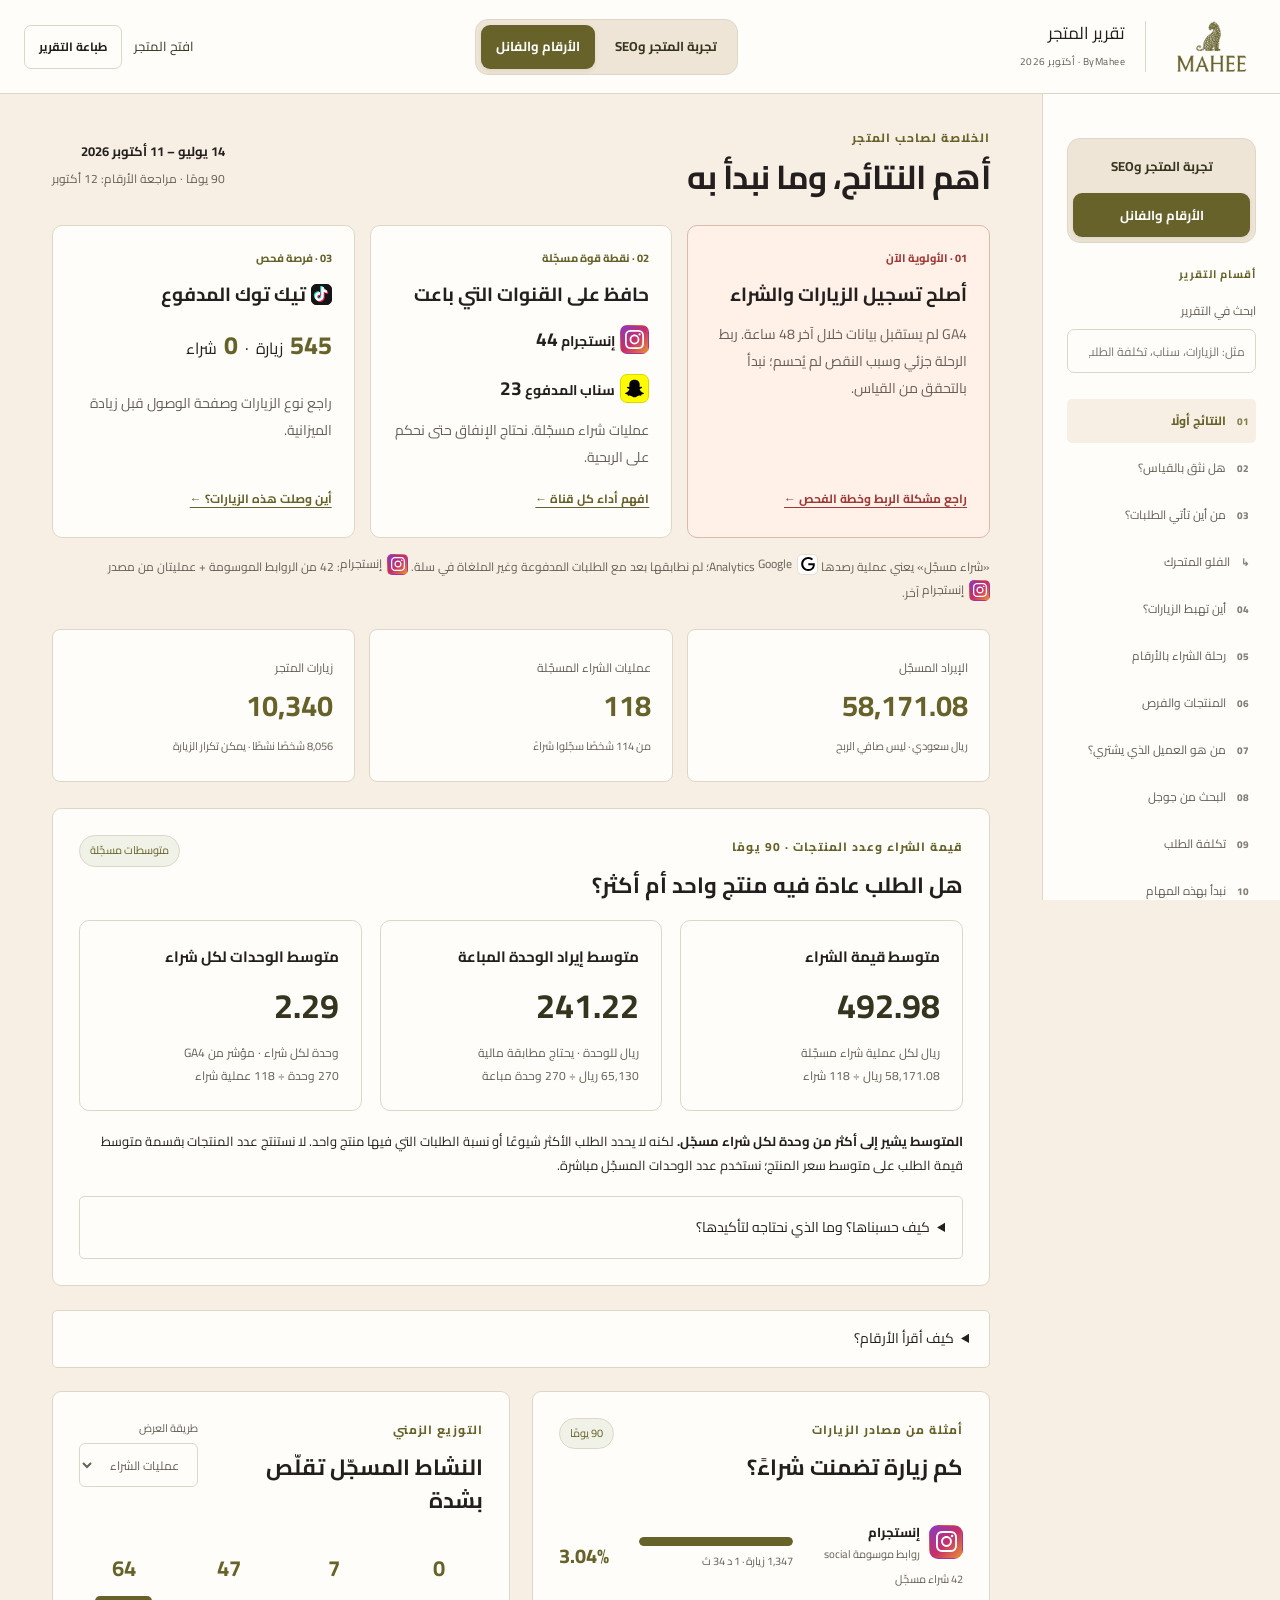
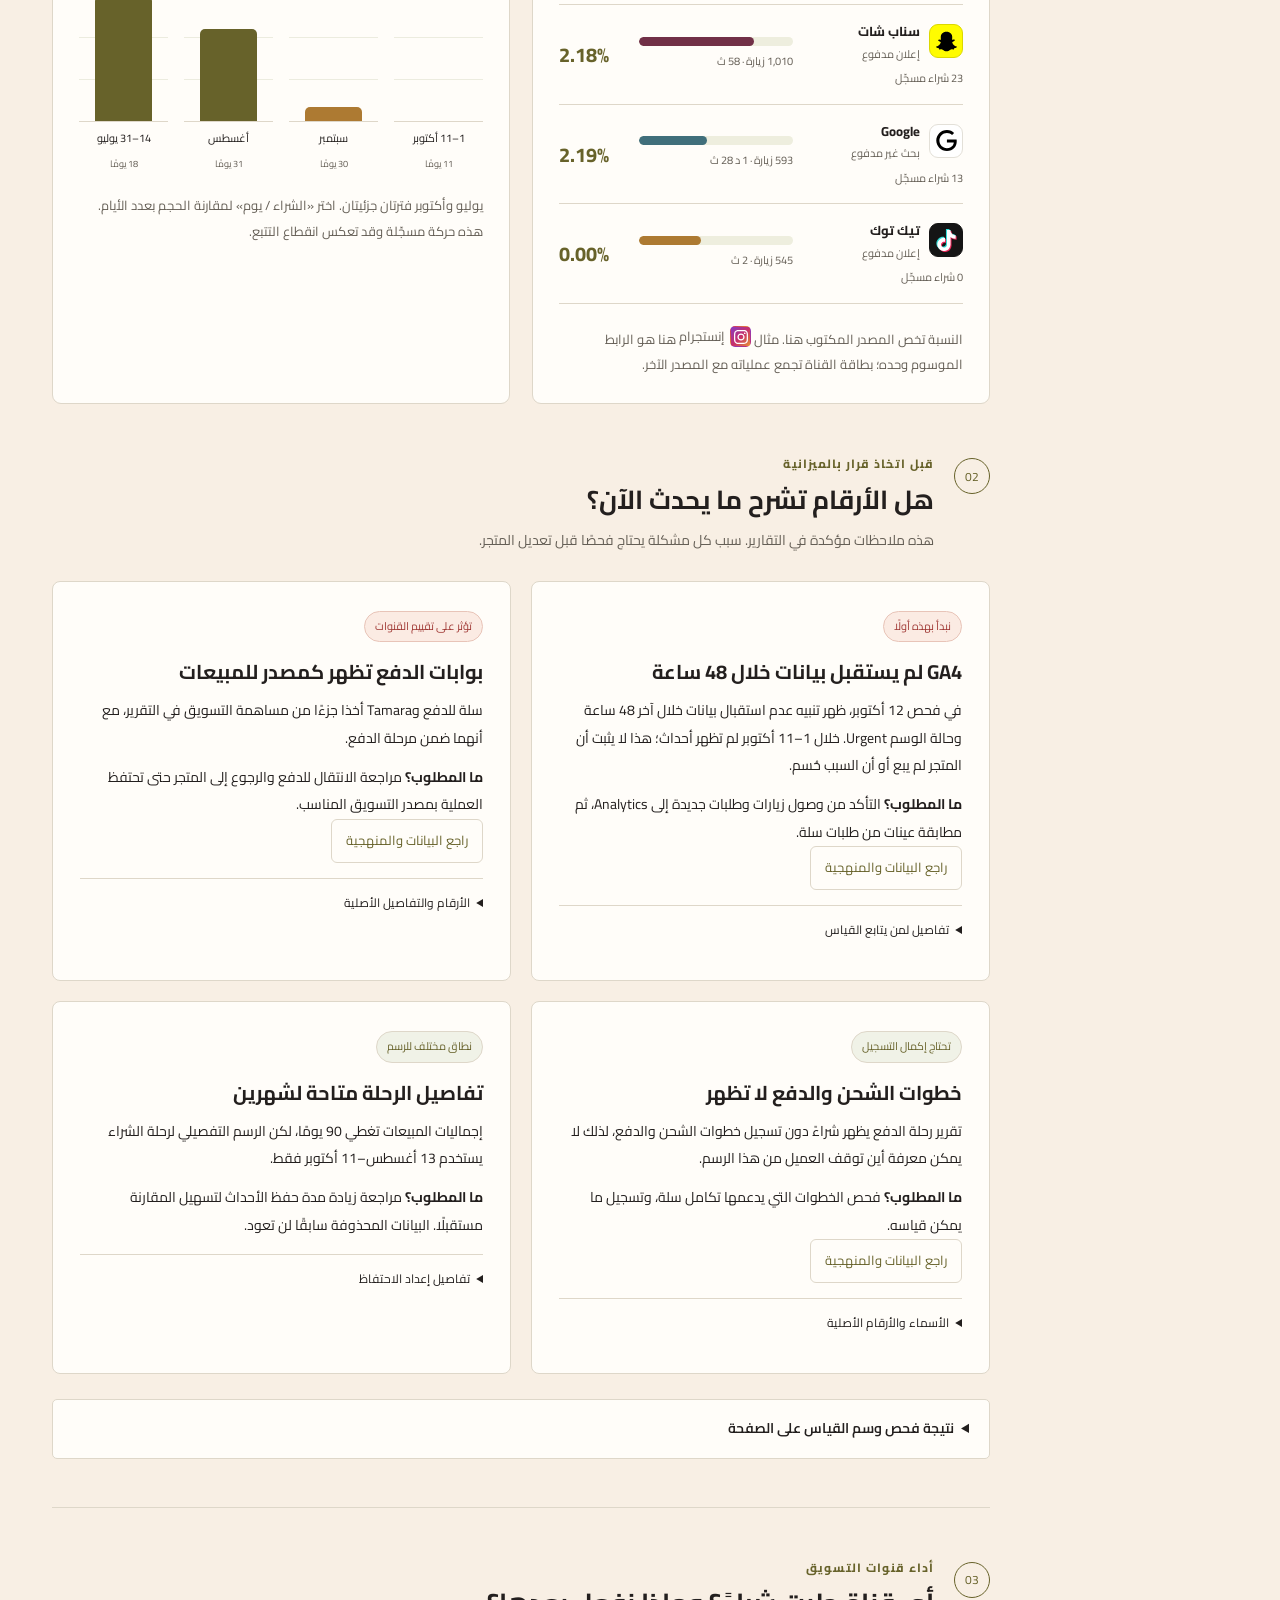
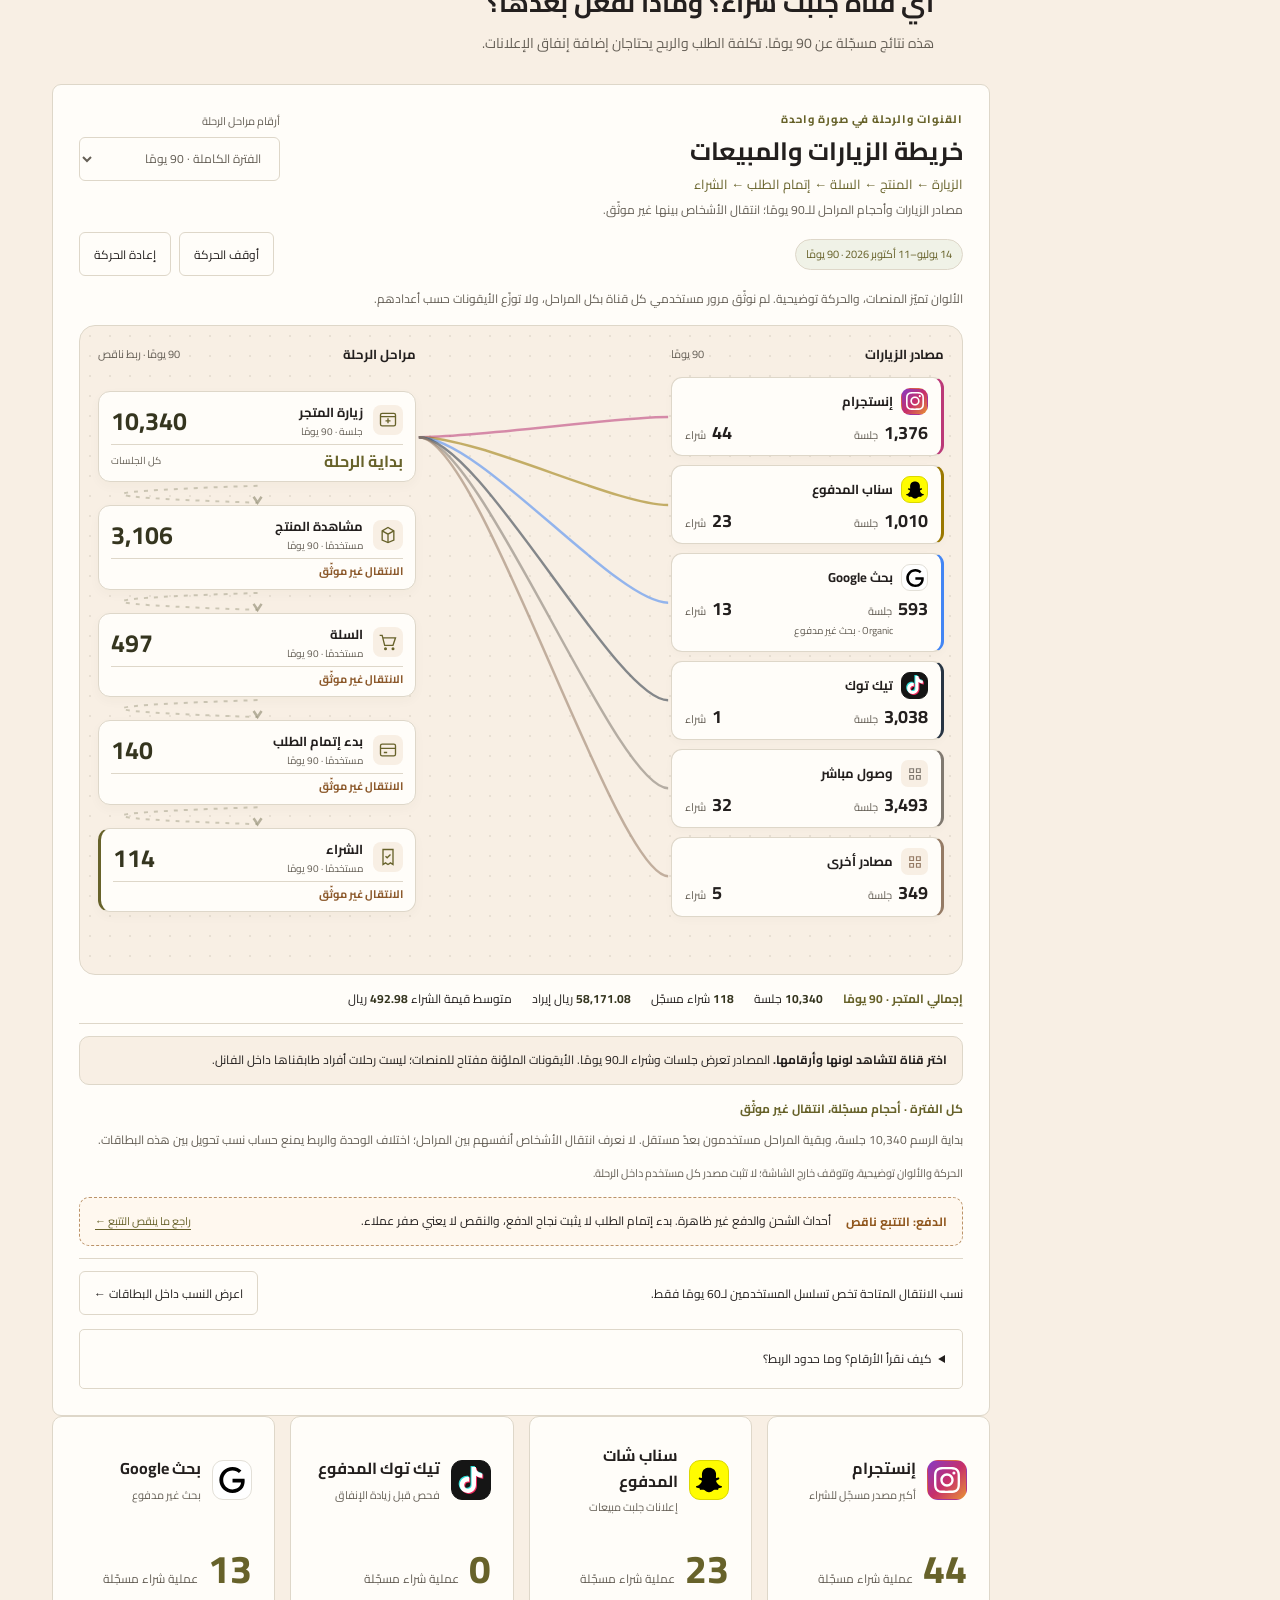
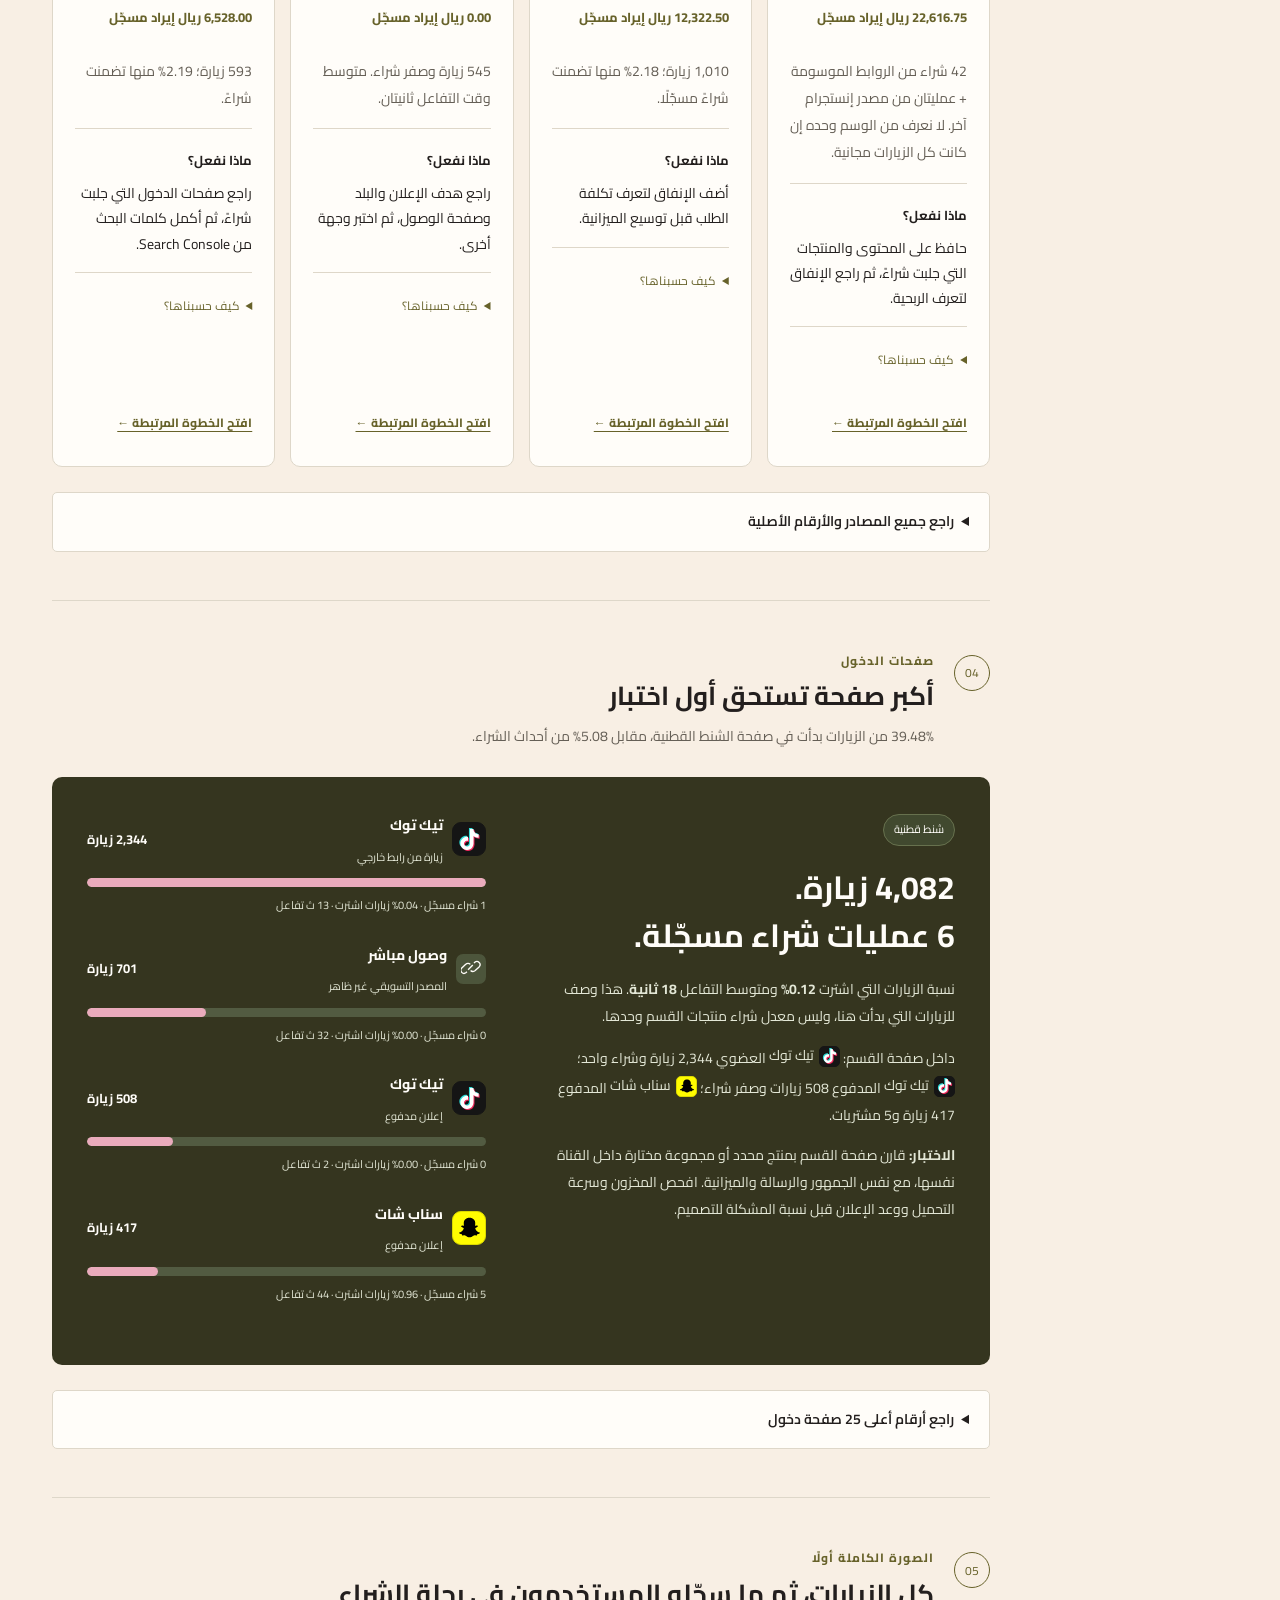
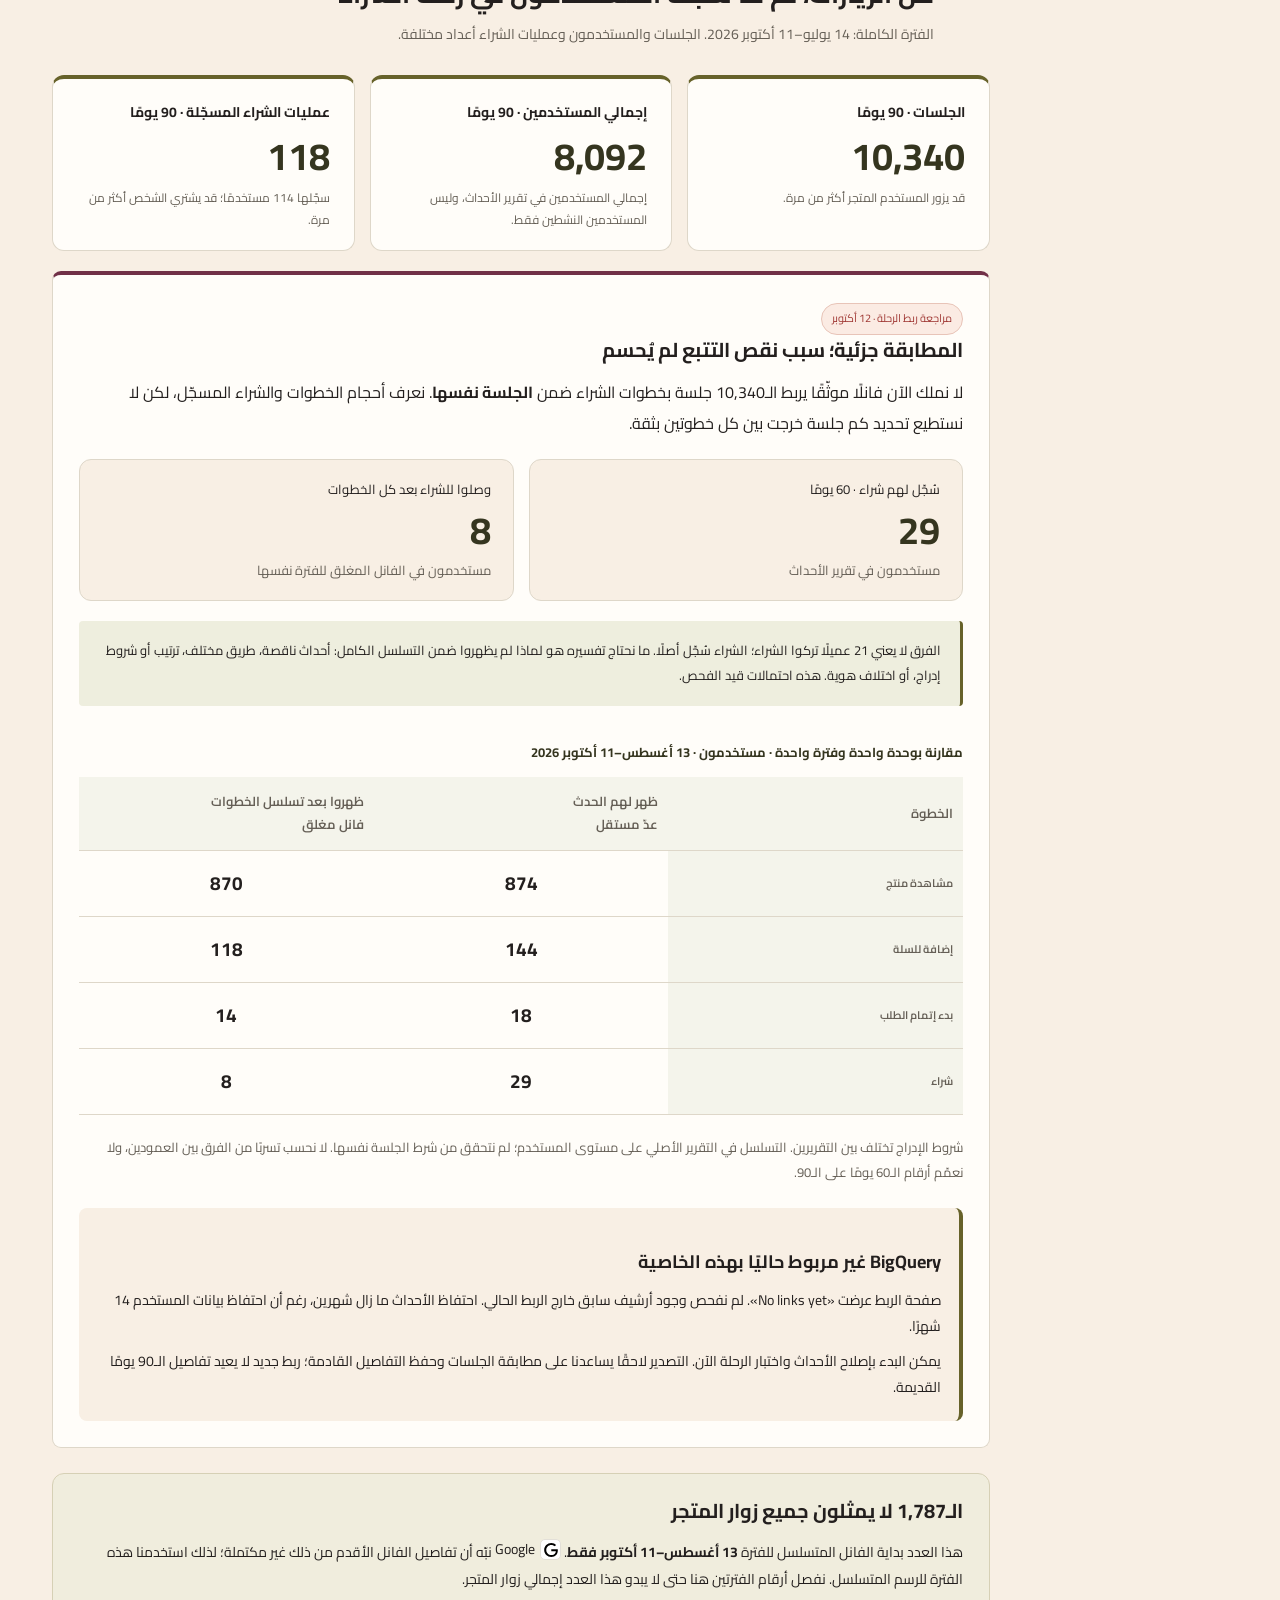
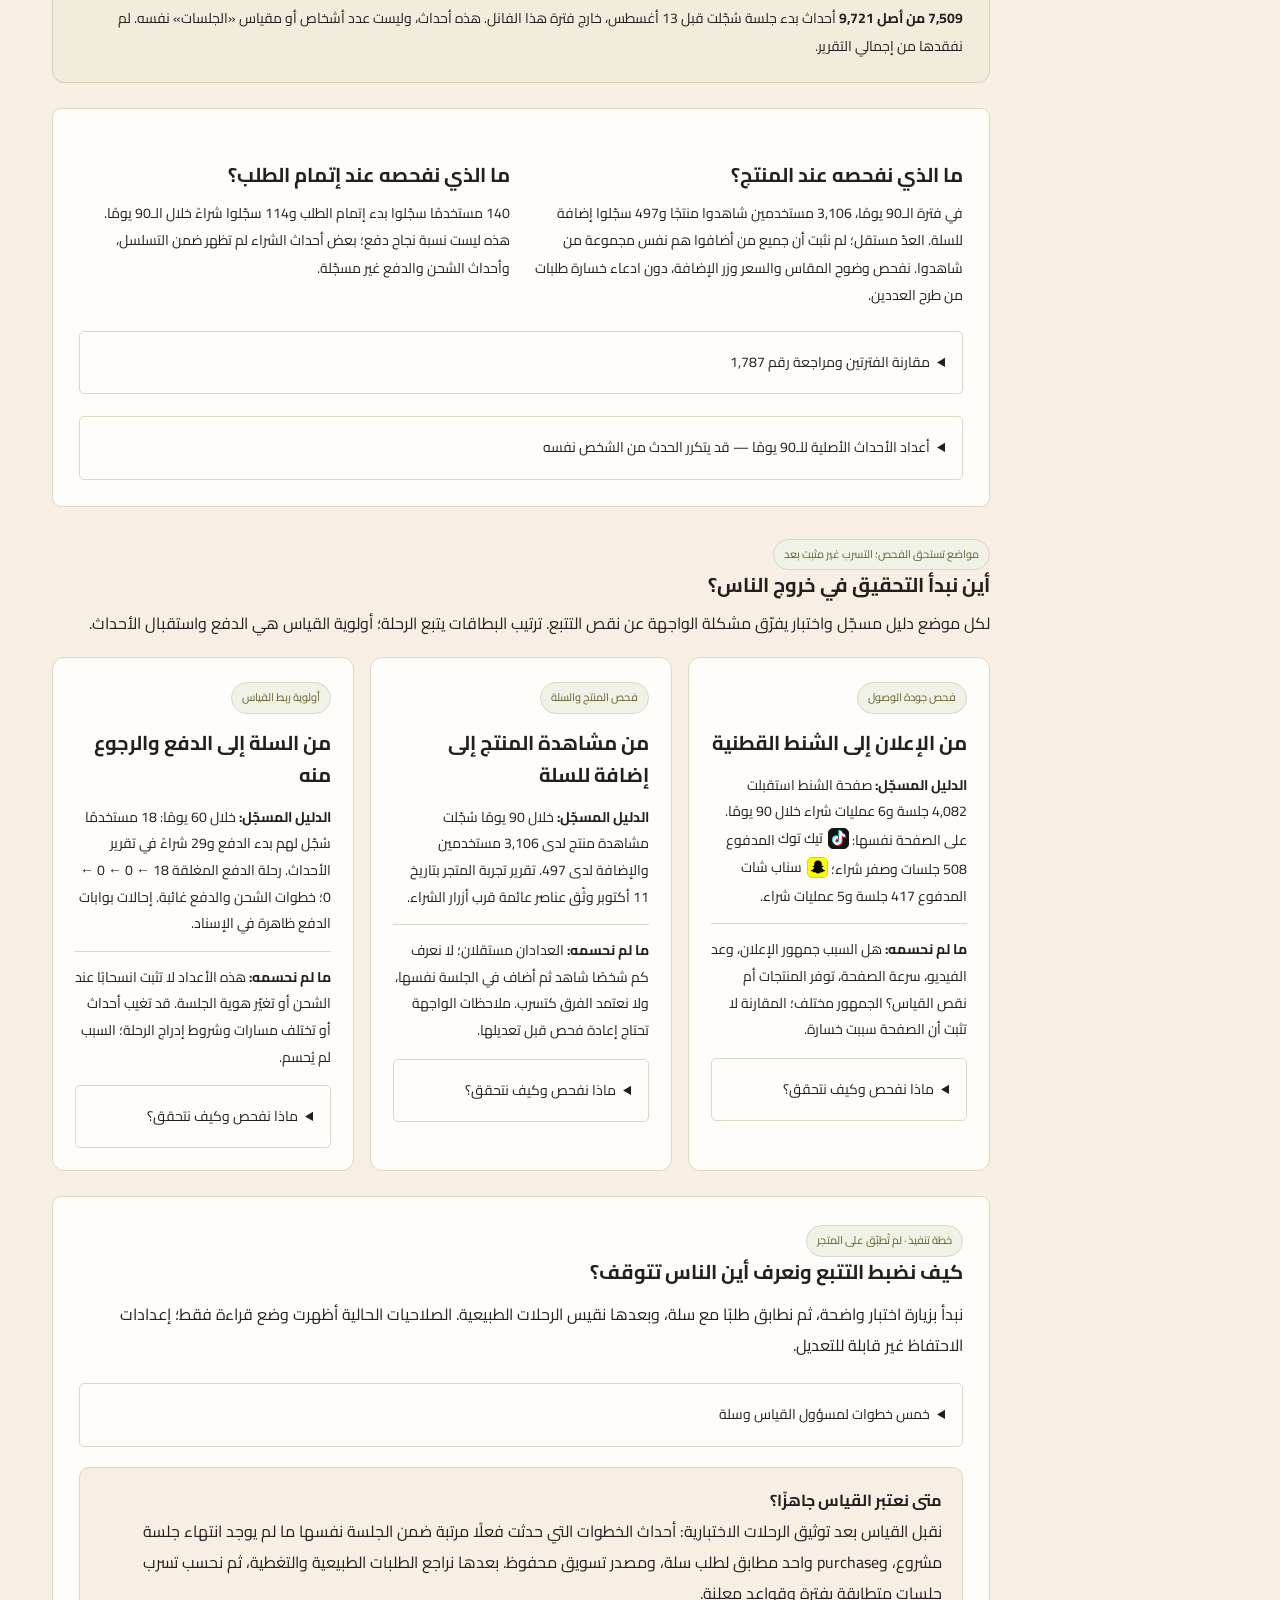
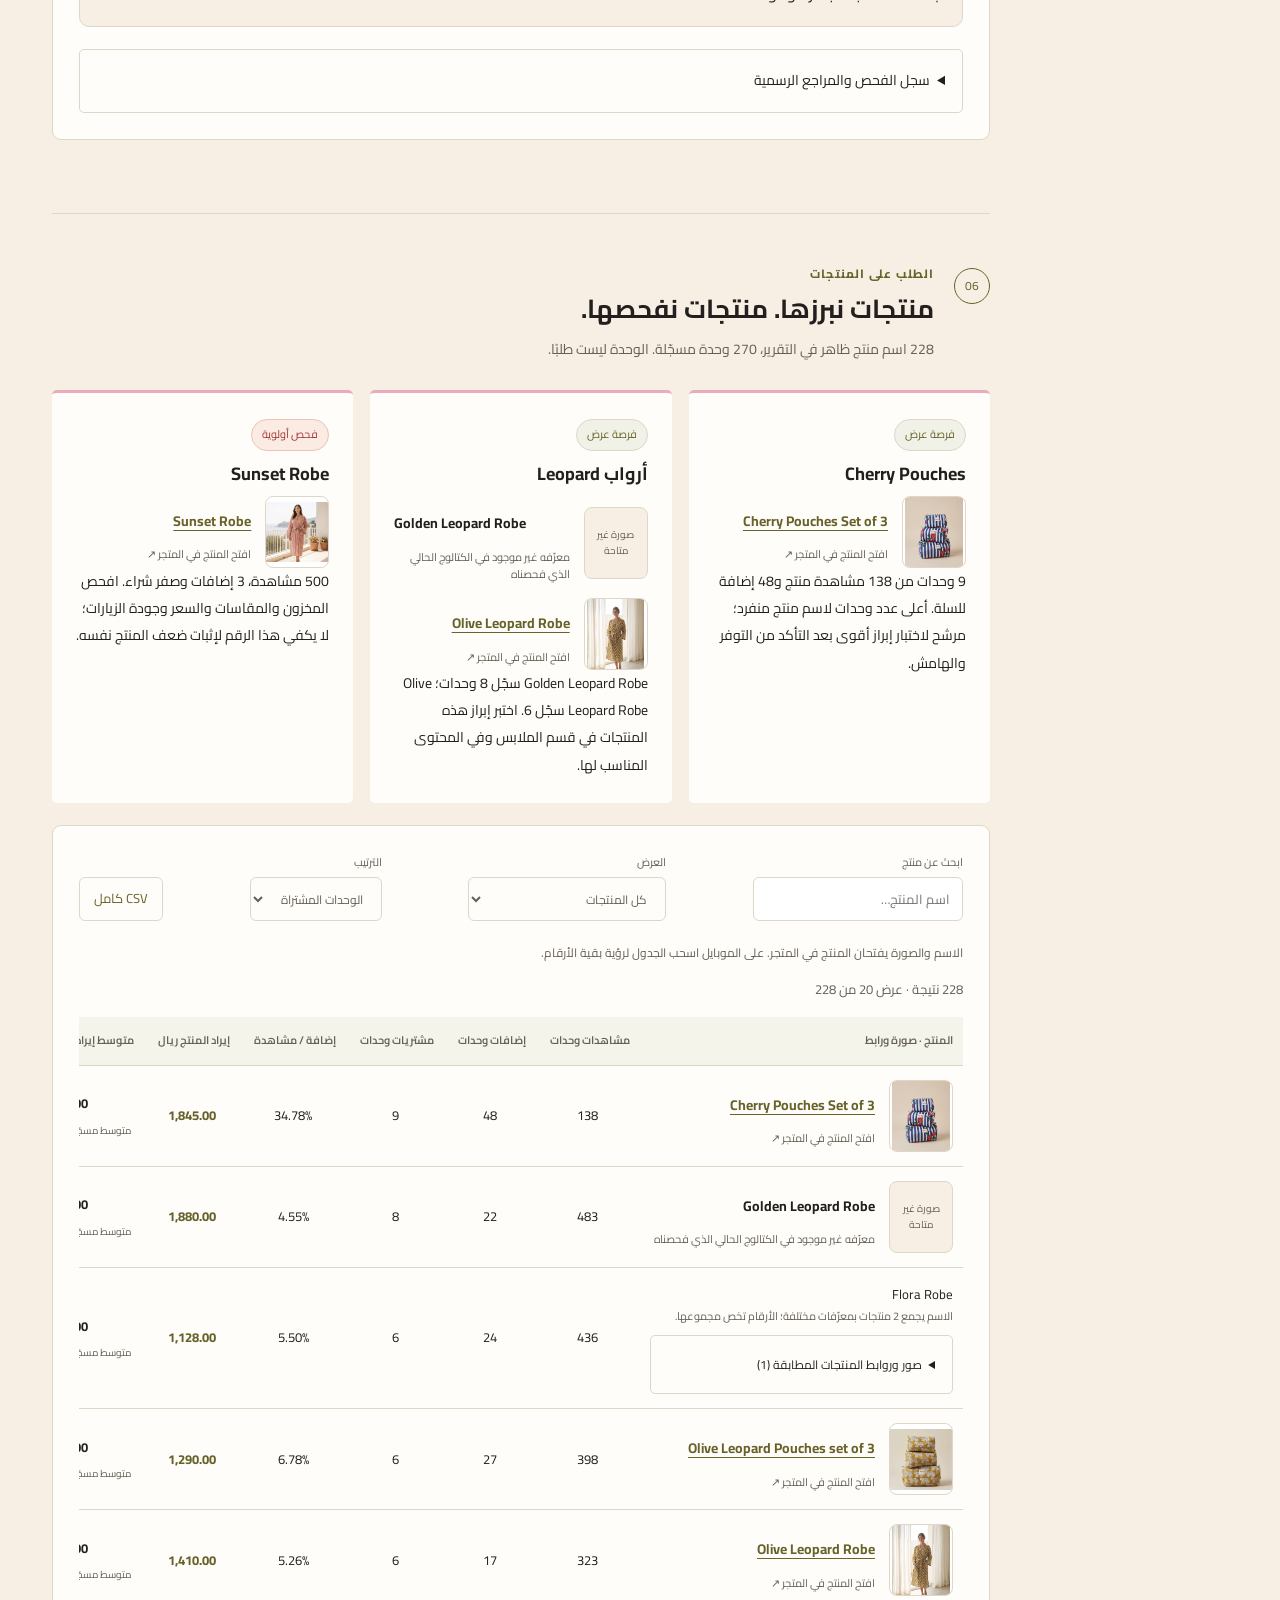
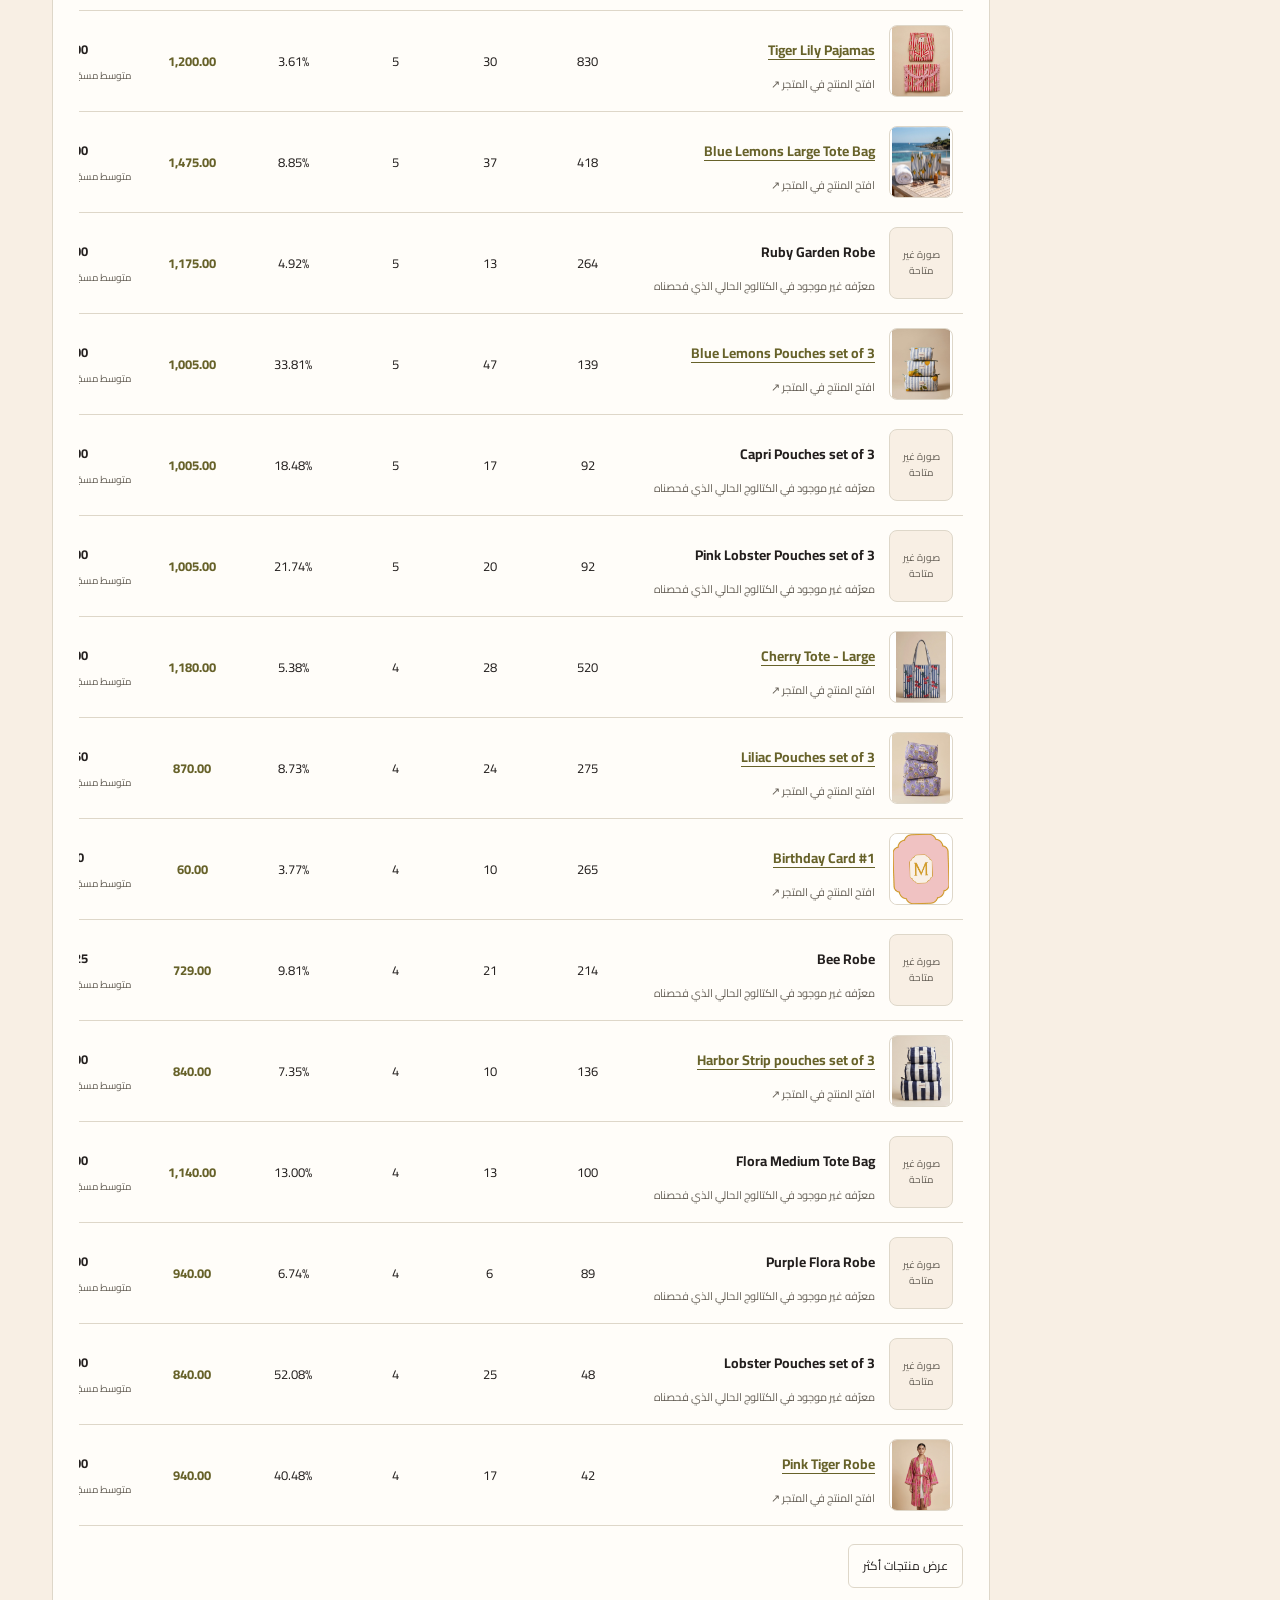
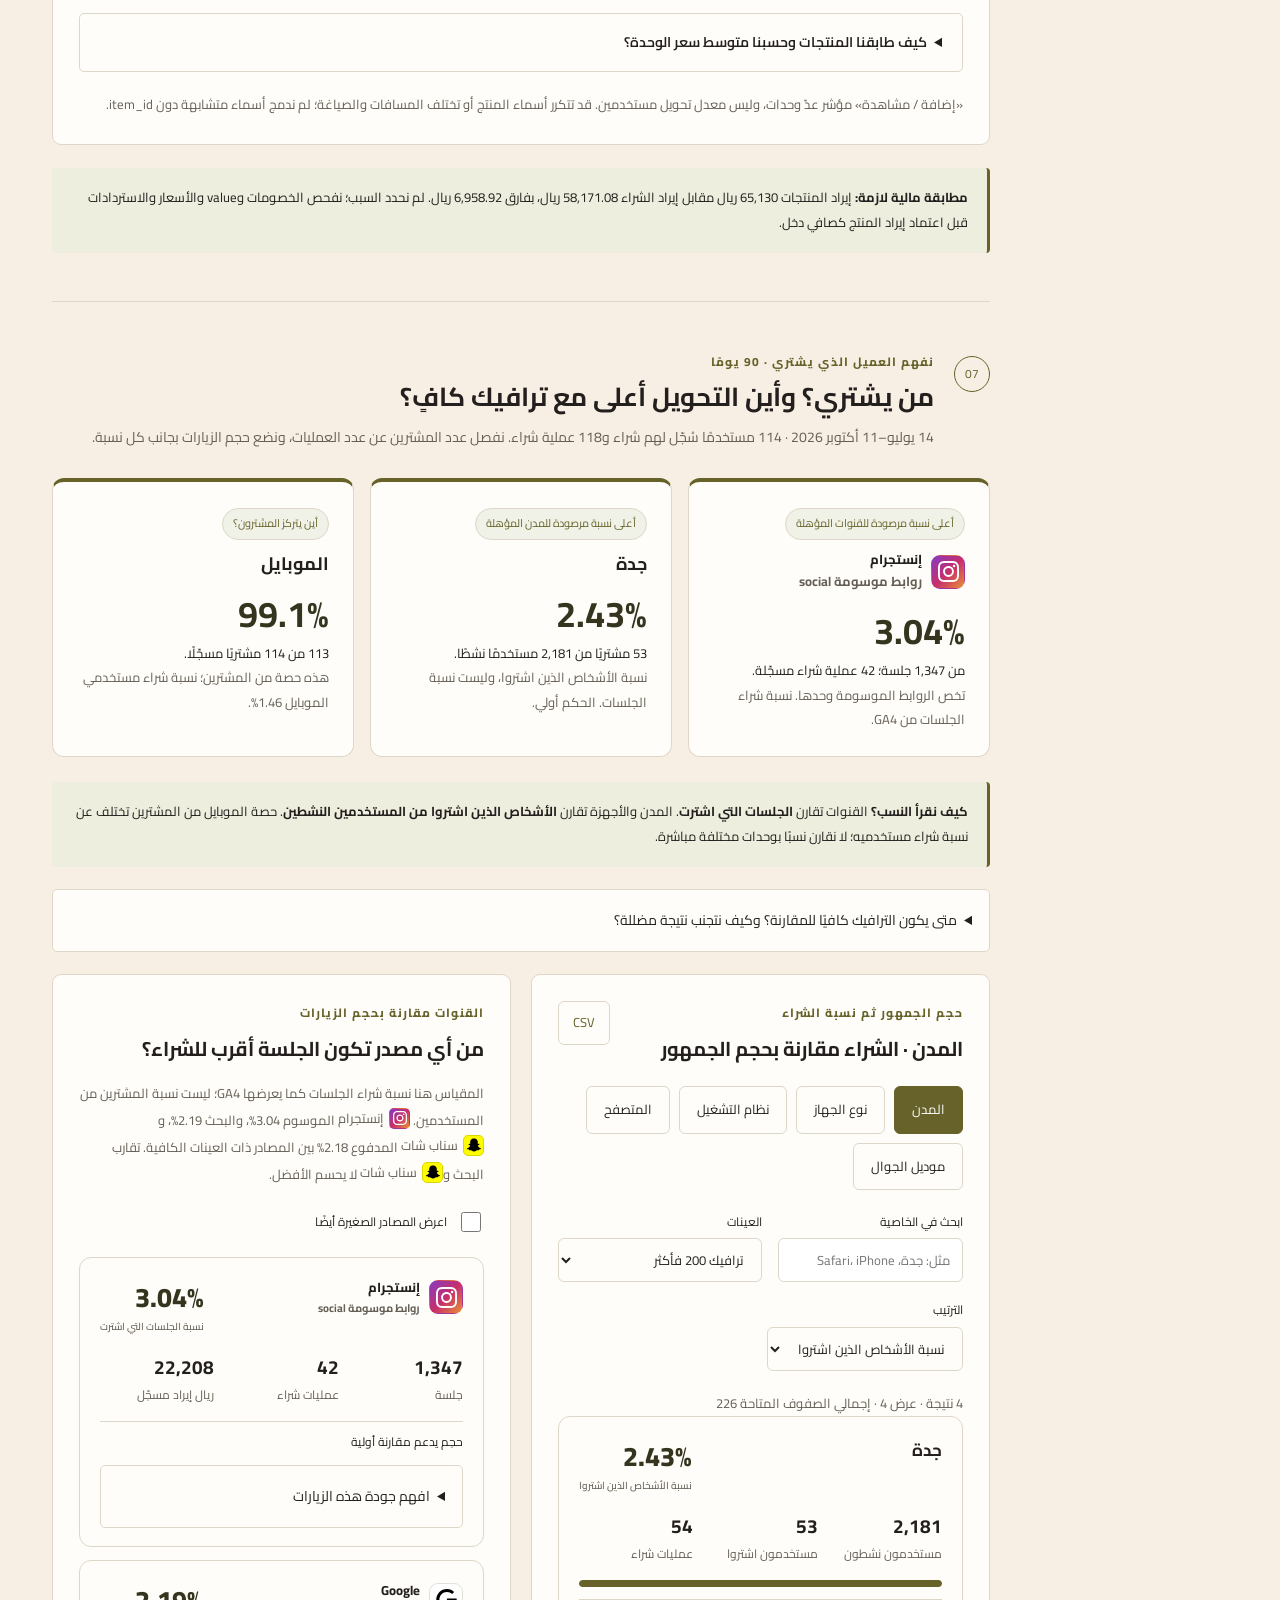
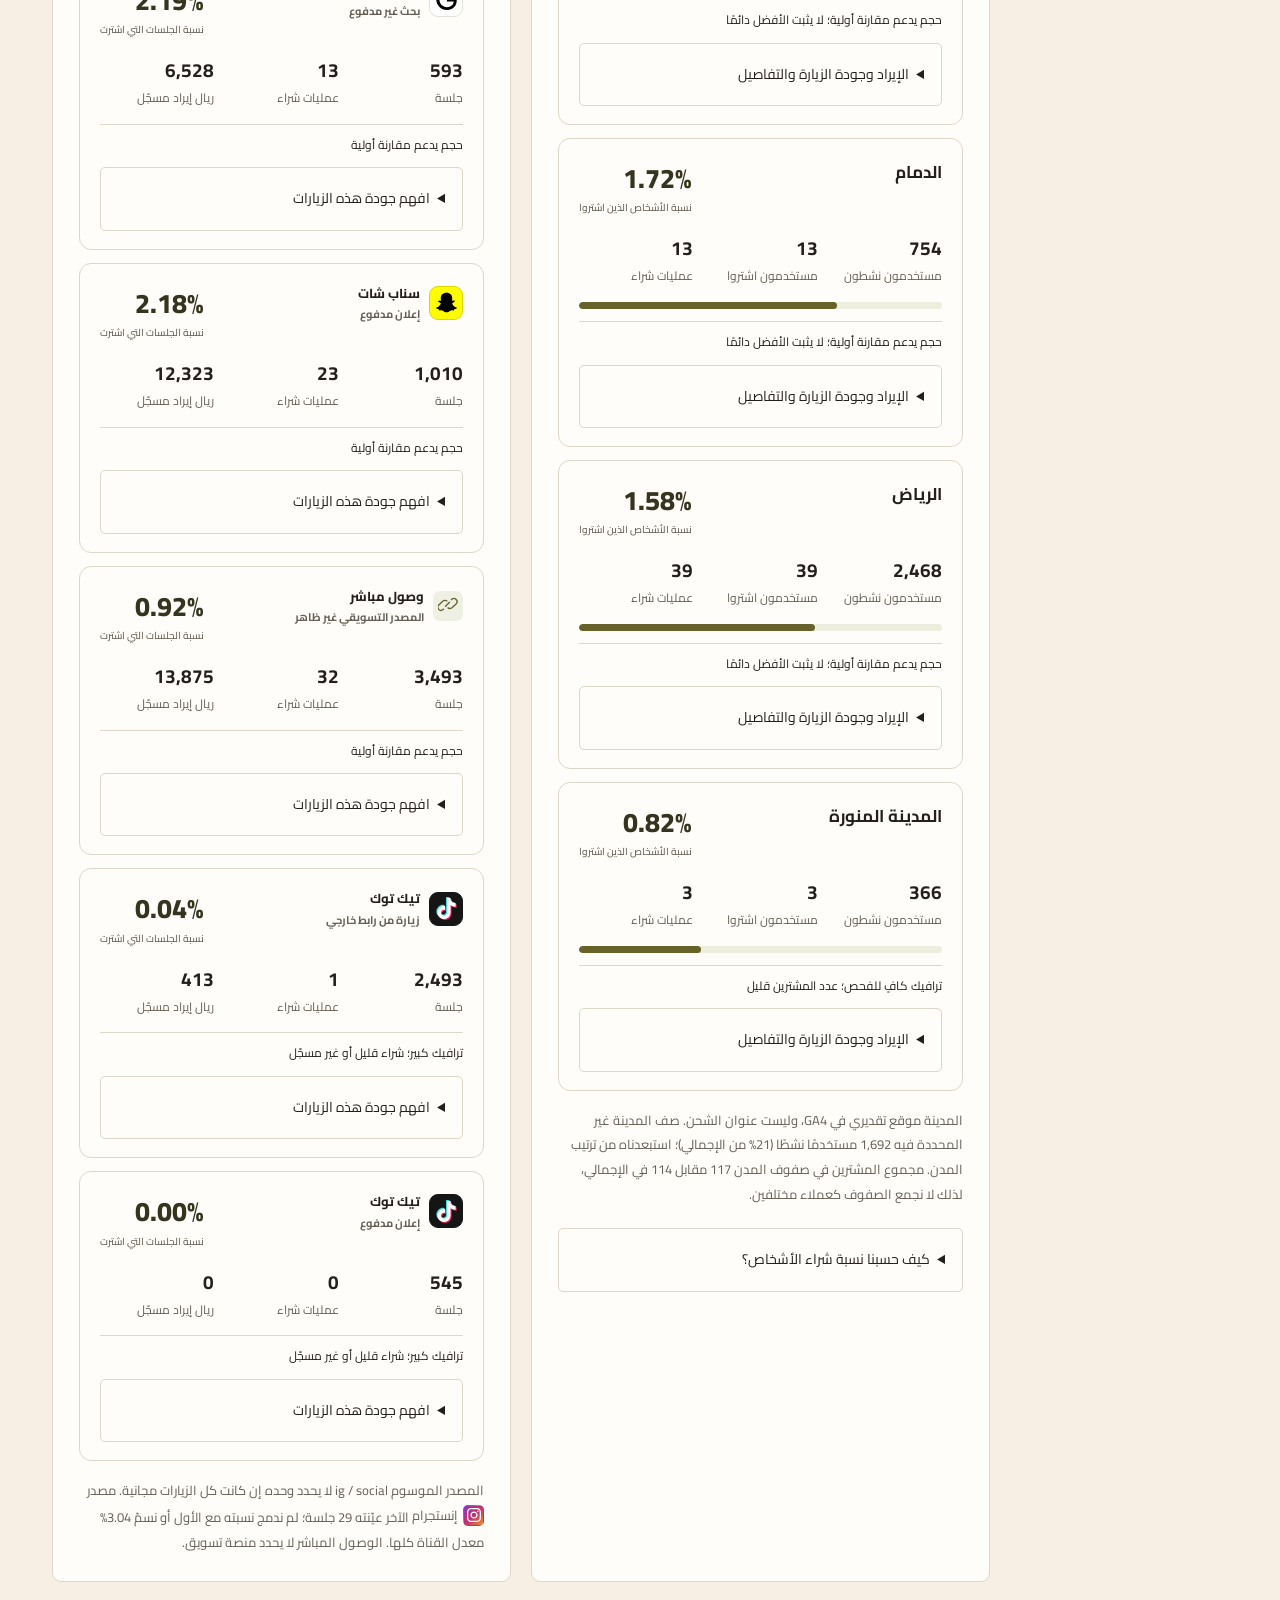
==== analytics/index.html @ eae1f0c3 "Combine channels and purchase stages in compact animated sales map" ====
<!doctype html>
<html lang="ar" dir="rtl"><head><meta charset="utf-8"><meta name="viewport" content="width=device-width,initial-scale=1"><meta name="robots" content="noindex,nofollow"><meta name="description" content="تحليل بيانات ByMahee: المبيعات، القنوات، رحلة الشراء وفرص التحسين."><title>ByMahee · من الزيارة إلى الطلب</title><link rel="stylesheet" href="dashboard.css?v=2.1"><link rel="stylesheet" href="infographics.css?v=3.0"><link rel="stylesheet" href="../report-navigation.css?v=3.0"><link rel="stylesheet" href="tracking-review.css?v=1.0"><link rel="stylesheet" href="buyer-profile.css?v=1.0"><link rel="stylesheet" href="organic-search.css?v=1.0"><link rel="stylesheet" href="product-details.css?v=1.0"><link rel="stylesheet" href="channel-motion.css?v=1.0"><link rel="stylesheet" href="funnel-motion.css?v=2.0"></head>
<body><a class="skip" href="#main">تجاوز إلى المحتوى</a>
<header class="topbar shell-header"><div class="shell-header-inner"><a class="brand" href="#overview"><img src="assets/mahee-logo.webp" alt="MAHEE" width="100" height="56"><span>تقرير المتجر<br><small>ByMahee · أكتوبر 2026</small></span></a><nav class="report-switch" aria-label="شاشات تقرير المتجر"><a href="../index.html">تجربة المتجر وSEO</a><a href="index.html" aria-current="page">الأرقام والفانل</a></nav><div class="top-actions"><a class="text-link" href="https://bymahee.com/ar" target="_blank" rel="noopener">افتح المتجر</a><button id="print">طباعة التقرير</button><button id="menu" aria-expanded="false" aria-controls="sidebar">فهرس التقرير</button></div></div></header><div class="layout report-layout"><aside id="sidebar" class="sidebar report-sidebar"><nav class="report-switch" aria-label="شاشات تقرير المتجر"><a href="../index.html">تجربة المتجر وSEO</a><a href="index.html" aria-current="page">الأرقام والفانل</a></nav><p class="eyebrow">أقسام التقرير</p><label for="section-search">ابحث في التقرير</label><input id="section-search" type="search" placeholder="مثل: الزيارات، سناب، تكلفة الطلب"><div id="section-search-results" aria-live="polite"></div><nav aria-label="أقسام التحليل"><a href="#overview"><span>01</span> النتائج أولًا</a><a href="#quality"><span>02</span> هل نثق بالقياس؟</a><a href="#channels"><span>03</span> من أين تأتي الطلبات؟</a><a class="motion-nav-link" href="#channel-map"><span>↳</span>الفلو المتحرك</a><a href="#landing"><span>04</span> أين تهبط الزيارات؟</a><a href="#funnel"><span>05</span> رحلة الشراء بالأرقام</a><a href="#products"><span>06</span> المنتجات والفرص</a><a href="#audience"><span>07</span> من هو العميل الذي يشتري؟</a><a href="#organic"><span>08</span> البحث من جوجل</a><a href="#cost"><span>09</span> تكلفة الطلب</a><a href="#actions"><span>10</span> نبدأ بهذه المهام</a><a href="#sources"><span>11</span> المصادر والمنهجية</a></nav><div class="side-footer"><a href="../index.html">تقرير تجربة المتجر ←</a><p>تقرير المتجر · تحليل GA4<br>التقاط: 12 أكتوبر 2026</p></div></aside>
<main id="main">
<section id="overview" class="result-hero"><div class="result-heading"><div><p class="eyebrow">الخلاصة لصاحب المتجر</p><h1>أهم النتائج، وما نبدأ به</h1></div><div class="result-period"><b>14 يوليو – 11 أكتوبر 2026</b><span>90 يومًا · مراجعة الأرقام: 12 أكتوبر</span></div></div><div class="decision-grid">
<article class="decision-card urgent"><span class="decision-index">01 · الأولوية الآن</span><h2>أصلح تسجيل الزيارات والشراء</h2><p>GA4 لم يستقبل بيانات خلال آخر 48 ساعة. ربط الرحلة جزئي وسبب النقص لم يُحسم؛ نبدأ بالتحقق من القياس.</p><a href="#journey-match">راجع مشكلة الربط وخطة الفحص ←</a></article>
<article class="decision-card"><span class="decision-index">02 · نقطة قوة مسجّلة</span><h2>حافظ على القنوات التي باعت</h2><div class="decision-brands"><span class="inline-brand"><span class="platform-logo instagram"><img src="assets/channels/instagram.svg" alt="" width="24" height="24"></span><b>إنستجرام <bdi>44</bdi></b></span><span class="inline-brand"><span class="platform-logo snapchat"><img src="assets/channels/snapchat.svg" alt="" width="24" height="24"></span><b>سناب المدفوع <bdi>23</bdi></b></span></div><p>عمليات شراء مسجّلة. نحتاج الإنفاق حتى نحكم على الربحية.</p><a href="#channels">افهم أداء كل قناة ←</a></article>
<article class="decision-card"><span class="decision-index">03 · فرصة فحص</span><h2><span class="inline-brand"><span class="platform-logo tiktok"><img src="assets/channels/tiktok.svg" alt="" width="24" height="24"></span>تيك توك المدفوع</span></h2><p class="decision-number"><bdi>545</bdi> زيارة <span>·</span> <bdi>0</bdi> شراء</p><p>راجع نوع الزيارات وصفحة الوصول قبل زيادة الميزانية.</p><a href="#landing">أين وصلت هذه الزيارات؟ ←</a></article>
</div><p class="result-caption">«شراء مسجّل» يعني عملية رصدها Google Analytics؛ لم نطابقها بعد مع الطلبات المدفوعة وغير الملغاة في سلة. إنستجرام: 42 من الروابط الموسومة + عمليتان من مصدر إنستجرام آخر.</p></section>
<div class="kpis" id="kpis"></div>
<article id="basket-summary" class="panel basket-summary"><div class="panel-head"><div><p class="eyebrow">قيمة الشراء وعدد المنتجات · 90 يومًا</p><h2>هل الطلب عادة فيه منتج واحد أم أكثر؟</h2></div><span class="pill">متوسطات مسجّلة</span></div><div id="basket-metrics" class="basket-metrics"></div><p><b>المتوسط يشير إلى أكثر من وحدة لكل شراء مسجّل.</b> لكنه لا يحدد الطلب الأكثر شيوعًا أو نسبة الطلبات التي فيها منتج واحد. لا نستنتج عدد المنتجات بقسمة متوسط قيمة الطلب على متوسط سعر المنتج؛ نستخدم عدد الوحدات المسجّل مباشرة.</p><details><summary>كيف حسبناها؟ وما الذي نحتاجه لتأكيدها؟</summary><p>الفترة 14 يوليو–11 أكتوبر 2026. متوسط قيمة الشراء = 58,171.08 ÷ 118. متوسط إيراد الوحدة المباعة = 65,130 ÷ 270؛ هذا متوسط موزون بالوحدات المباعة، وليس متوسط أسعار الكتالوج اليوم. متوسط الوحدات لكل شراء = 270 ÷ 118.</p><p>إيراد المنتجات يختلف عن إيراد الشراء بفارق 6,958.92 ريال لم يُفسّر بعد؛ لذلك متوسط إيراد الوحدة يحتاج مطابقة مالية مع سلة، ولا نعتبره سعرًا صافيًا مؤكّدًا. متوسط الوحدات أيضًا يحتاج التحقق من تسجيل كمية المنتجات لكل طلب وعدم تكرار الشراء.</p><p>الوحدة قد تكون قطعة أو طقمًا يُباع كمنتج واحد، وقد تتكرر القطعة نفسها. 2.29 وحدة لا يعني 2.29 نوع منتج مختلف ولا متوسطًا لكل عميل. نحتاج تصدير الطلبات من سلة مع كميات المنتجات وحالات الدفع والإلغاء، دون بيانات العملاء، حتى نعرض نسبة طلبات الوحدة الواحدة والطلبات المتعددة والوسيط.</p><a href="https://support.google.com/analytics/answer/12924131?hl=en" target="_blank" rel="noopener">Google: إيراد المنتج وعدد الوحدات</a></details></article>

<details class="plain-help"><summary>كيف أقرأ الأرقام؟</summary><div class="glossary"><article><h3>الزيارة</h3><p>جولة تصفح في المتجر. الشخص نفسه قد يزور أكثر من مرة؛ لذلك الزيارات تختلف عن عدد الأشخاص.</p></article><article><h3>نسبة الزيارات التي اشترت</h3><p>كم زيارة تضمنت شراءً مسجّلًا. إجمالي المتجر 1.12%، أي حوالي زيارة واحدة من كل 100.</p></article><article><h3>الإيراد</h3><p>المبلغ المسجّل في الشراء، وليس الربح. الربح يحتاج تكلفة البضاعة والشحن والإعلانات والمردودات.</p></article><article><h3>تكلفة الطلب</h3><p>إنفاق الإعلان ÷ عمليات الشراء المسجّلة للقناة. ستظهر عندما نضيف الإنفاق للفترة نفسها.</p></article></div></details>
<div class="two-col"><article class="panel"><div class="panel-head"><div><p class="eyebrow">أمثلة من مصادر الزيارات</p><h2>كم زيارة تضمنت شراءً؟</h2></div><span class="pill">90 يومًا</span></div><div id="spotlight"></div><p class="footnote">النسبة تخص المصدر المكتوب هنا. مثال إنستجرام هنا هو الرابط الموسوم وحده؛ بطاقة القناة تجمع عملياته مع المصدر الآخر.</p></article><article class="panel"><div class="panel-head"><div><p class="eyebrow">التوزيع الزمني</p><h2>النشاط المسجّل تقلّص بشدة</h2></div><label class="select-label">طريقة العرض<select id="month-mode"><option value="total">عمليات الشراء</option><option value="daily">الشراء / يوم</option></select></label></div><div id="monthly" class="monthly"></div><p class="footnote">يوليو وأكتوبر فترتان جزئيتان. اختر «الشراء / يوم» لمقارنة الحجم بعدد الأيام. هذه حركة مسجّلة وقد تعكس انقطاع التتبع.</p></article></div>
<section id="quality"><div class="section-title"><span>02</span><div><p class="eyebrow">قبل اتخاذ قرار بالميزانية</p><h2>هل الأرقام تشرح ما يحدث الآن؟</h2><p>هذه ملاحظات مؤكدة في التقارير. سبب كل مشكلة يحتاج فحصًا قبل تعديل المتجر.</p></div></div><div class="quality-grid">
<article class="finding"><span class="pill danger">نبدأ بهذه أولًا</span><h3>GA4 لم يستقبل بيانات خلال 48 ساعة</h3><p>في فحص 12 أكتوبر، ظهر تنبيه عدم استقبال بيانات خلال آخر 48 ساعة وحالة الوسم Urgent. خلال 1–11 أكتوبر لم تظهر أحداث؛ هذا لا يثبت أن المتجر لم يبع أو أن السبب حُسم.</p><p><b>ما المطلوب؟</b> التأكد من وصول زيارات وطلبات جديدة إلى Analytics، ثم مطابقة عينات من طلبات سلة.</p><a class="small-button" href="#sources">راجع البيانات والمنهجية</a><details><summary>تفاصيل لمن يتابع القياس</summary><p>آخر 30 يومًا: مستخدمان وحدثا شراء فقط. افحص التكامل والوسم والموافقة على Safari والموبايل، وتحقق من الاستلام في Realtime وDebugView.</p></details></article>
<article class="finding"><span class="pill danger">تؤثر على تقييم القنوات</span><h3>بوابات الدفع تظهر كمصدر للمبيعات</h3><p>سلة للدفع وTamara أخذا جزءًا من مساهمة التسويق في التقرير، مع أنهما ضمن مرحلة الدفع.</p><p><b>ما المطلوب؟</b> مراجعة الانتقال للدفع والرجوع إلى المتجر حتى تحتفظ العملية بمصدر التسويق المناسب.</p><a class="small-button" href="#sources">راجع البيانات والمنهجية</a><details><summary>الأرقام والتفاصيل الأصلية</summary><p><bdi>pay.salla.sa</bdi>: مساهمة تعادل 12.19 شراء و7,022.47 ريال؛ <bdi>checkout.tamara.co</bdi>: 1.72 و849.26 ريال. هذه كسور مساهمة، وليست عدد طلبات منفصلة. راجع الإحالات غير المرغوبة وهوية الجلسة؛ لم نغير إعدادات المتجر.</p></details></article>
<article class="finding"><span class="pill">تحتاج إكمال التسجيل</span><h3>خطوات الشحن والدفع لا تظهر</h3><p>تقرير رحلة الدفع يظهر شراءً دون تسجيل خطوات الشحن والدفع، لذلك لا يمكن معرفة أين توقف العميل من هذا الرسم.</p><p><b>ما المطلوب؟</b> فحص الخطوات التي يدعمها تكامل سلة، وتسجيل ما يمكن قياسه.</p><a class="small-button" href="#sources">راجع البيانات والمنهجية</a><details><summary>الأسماء والأرقام الأصلية</summary><p>لا يظهر <bdi>add_shipping_info</bdi> أو <bdi>add_payment_info</bdi> ضمن أحداث الـ90 يومًا. رحلة الدفع المفتوحة تعرض 20 مستخدم شراء مقابل صفر شحن وصفر دفع.</p></details></article>
<article class="finding"><span class="pill">نطاق مختلف للرسم</span><h3>تفاصيل الرحلة متاحة لشهرين</h3><p>إجماليات المبيعات تغطي 90 يومًا، لكن الرسم التفصيلي لرحلة الشراء يستخدم 13 أغسطس–11 أكتوبر فقط.</p><p><b>ما المطلوب؟</b> مراجعة زيادة مدة حفظ الأحداث لتسهيل المقارنة مستقبلًا. البيانات المحذوفة سابقًا لن تعود.</p><details><summary>تفاصيل إعداد الاحتفاظ</summary><p>Event data: شهران. User data: 14 شهرًا. Google يقول إن الفانل مكتمل فقط بعد 12 أغسطس. صاحب صلاحية التعديل يراجع رفع حفظ الأحداث إلى 14 شهرًا.</p><a class="small-link" href="https://support.google.com/analytics/answer/7667196?hl=en" target="_blank" rel="noreferrer">شرح Google للاحتفاظ بالبيانات ↗</a></details></article>
</div><details class="technical"><summary>نتيجة فحص وسم القياس على الصفحة</summary><p class="note">وسم وجهة Analytics وحاوية GTM موجودان في DOM للرئيسية حسب فحص 12 أكتوبر. الوجود وحده لا يثبت إرسال البيانات. لم نفحص محتوى الحاوية أو طلبات الشبكة، ولم نحسم سبب عدم الاستلام.</p></details></section>
<section id="channels"><div class="section-title"><span>03</span><div><p class="eyebrow">أداء قنوات التسويق</p><h2>أي قناة جلبت شراءً؟ وماذا نفعل بعدها؟</h2><p>هذه نتائج مسجّلة عن 90 يومًا. تكلفة الطلب والربح يحتاجان إضافة إنفاق الإعلانات.</p></div></div><article id="channel-map" class="panel combined-flow"><div id="funnel-motion"><div class="panel-head"><div><p class="eyebrow">القنوات والرحلة في صورة واحدة</p><h3>خريطة الزيارات والمبيعات</h3><p id="funnel-view-title" class="ff-route-heading"></p><p id="funnel-view-description" class="muted small"></p></div><label class="select-label">أرقام مراحل الرحلة<select id="funnel-mode"><option value="reach_90">الفترة الكاملة · 90 يومًا</option><option value="closed">نسب الانتقال المتاحة · 60 يومًا</option><option value="open">الدخول من أي مرحلة · 60 يومًا</option></select></label></div>
<div class="ff-toolbar"><span id="funnel-period-badge" class="pill"></span><div class="ff-controls"><button id="pause-funnel" class="small-button" type="button" aria-pressed="false">أوقف الحركة</button><button id="replay-funnel" class="small-button" type="button">إعادة الحركة</button></div></div>
<p class="ff-honesty">الألوان تميّز المنصات، والحركة توضيحية. لم نوثّق مرور مستخدمي كل قناة بكل المراحل، ولا توزّع الأيقونات حسب أعدادهم.</p>
<div id="funnel-visual" class="ff-canvas" aria-label="مصادر الزيارات ومراحل الشراء"></div>
<div id="ff-store-summary" class="ff-store-summary" aria-label="إجمالي نتائج المتجر للـ90 يومًا"></div><div id="ff-channel-detail" class="ff-channel-detail" aria-live="polite"></div>
<p id="funnel-graphic-title" class="ff-view-label"></p><p id="funnel-graphic-caption" class="ff-caption"></p><p id="ff-motion-state" class="ff-motion-state" aria-live="polite"></p>
<div class="ff-tracking-gap"><b>الدفع: التتبع ناقص</b><span>أحداث الشحن والدفع غير ظاهرة. بدء إتمام الطلب لا يثبت نجاح الدفع، والنقص لا يعني صفر عملاء.</span><a href="#journey-match">راجع ما ينقص التتبع ←</a></div>
<div id="ff-rate-summary" class="ff-rate-summary"><span>نسب الانتقال المتاحة تخص تسلسل المستخدمين لـ60 يومًا فقط.</span><button id="ff-show-rates" class="small-button" type="button">اعرض النسب داخل البطاقات ←</button></div>
<div id="funnel-chart" hidden></div><details class="ff-method"><summary>كيف نقرأ الأرقام؟ وما حدود الربط؟</summary><p id="funnel-note"></p><p>بطاقات القنوات دائمًا للفترة 14 يوليو–11 أكتوبر 2026: الجلسات وأحداث الشراء حسب مصدر الجلسة. عند اختيار التسلسل، تصبح مراحل الرحلة للفترة 13 أغسطس–11 أكتوبر فقط؛ لم نربط أرقام القنوات بهذا التسلسل. مجموع صفوف المصادر 9,859 جلسة، مقابل إجمالي 10,340؛ فرق 481 لم يُفسّر، ولم ننسبه إلى منصة بالتخمين.</p><p>الشراء والإيراد في المصادر مطابقان لـ118 و58,171.08 ريال. الوصول المباشر لا يحدد منصة تسويق، وsocial لا يثبت وحده أن الزيارات مجانية. شراء GA4 لم يُطابق بعد بالطلبات المدفوعة وغير الملغاة في سلة.</p><a class="small-button" href="channel-motion.json" download>أرقام القنوات JSON</a></details></div></article>
<div id="channel-cards" class="channel-cards"></div>
<details class="technical" id="all-source-details"><summary>راجع جميع المصادر والأرقام الأصلية</summary><div class="panel"><div class="controls"><div class="tabs" role="group" aria-label="تفصيل القنوات"><button class="active" data-channel-view="sources" aria-pressed="true">كل المصادر</button><button data-channel-view="channels" aria-pressed="false">حسب نوع الزيارات</button><button data-channel-view="attribution_sources" aria-pressed="false">توزيع مساهمة المصادر</button></div><label class="select-label">رتّب حسب<select id="channel-sort"><option value="purchases">الشراء</option><option value="revenue">الإيراد</option><option value="sessions">الزيارات</option></select></label></div><p id="channel-definition" class="note"></p><p class="table-hint">على الموبايل: اسحب الجدول أفقيًا لرؤية بقية الأعمدة.</p><div class="table-wrap" tabindex="0" aria-label="جدول المصادر قابل للتمرير"><table><thead id="channel-head"></thead><tbody id="channel-body"></tbody></table></div><div class="reconciliation-note"><b>توضيح من مراجعة الأرقام:</b> إجمالي الزيارات الذي يعرضه Google هو 10,340. مجموع صفوف المصادر 9,859، وصفوف أنواع الزيارات 9,894. سبب الفارق لم يُحسم؛ حافظنا على الإجمالي والصفوف كما وردت، ولم ننشئ زيارات مفقودة أو نغيّر الأرقام. عمليات الشراء والإيراد يتطابقان بين جداول المصادر والقنوات.</div></div></details></section>
<section id="landing"><div class="section-title"><span>04</span><div><p class="eyebrow">صفحات الدخول</p><h2>أكبر صفحة تستحق أول اختبار</h2><p>39.48% من الزيارات بدأت في صفحة الشنط القطنية، مقابل 5.08% من أحداث الشراء.</p></div></div><div class="cotton-feature"><div><span class="pill">شنط قطنية</span><h3>4,082 زيارة.<br>6 عمليات شراء مسجّلة.</h3><p>نسبة الزيارات التي اشترت <b>0.12%</b> ومتوسط التفاعل <b>18 ثانية</b>. هذا وصف للزيارات التي بدأت هنا، وليس معدل شراء منتجات القسم وحدها.</p><p>داخل صفحة القسم: TikTok العضوي 2,344 زيارة وشراء واحد؛ TikTok المدفوع 508 زيارات وصفر شراء؛ Snapchat المدفوع 417 زيارة و5 مشتريات.</p><p><b>الاختبار:</b> قارن صفحة القسم بمنتج محدد أو مجموعة مختارة داخل القناة نفسها، مع نفس الجمهور والرسالة والميزانية. افحص المخزون وسرعة التحميل ووعد الإعلان قبل نسبة المشكلة للتصميم.</p></div><div id="cotton-bars"></div></div><details class="technical"><summary>راجع أرقام أعلى 25 صفحة دخول</summary><div class="panel"><div class="panel-head"><h3>صفحات الدخول حسب الزيارات</h3><a class="small-button" href="landing.csv" download>CSV</a></div><div class="table-wrap" tabindex="0"><table><thead><tr><th>صفحة الدخول</th><th>الزيارات</th><th>شراء مسجّل</th><th>نسبة زيارات اشترت</th><th>إيراد ريال</th><th>التفاعل</th></tr></thead><tbody id="landing-body"></tbody></table></div><p class="footnote">تم استخراج أعلى 25 من 611 صفحة، وليست كل الصفحات. مسارات الرئيسية «/» و«/ar» مفصولة كما تظهر في GA4. لا تُجمع نسب التحويل، ولا تثبت المقارنة سببية تأثير الصفحة.</p></div></details></section>
<section id="funnel"><div class="section-title"><span>05</span><div><p class="eyebrow">الصورة الكاملة أولًا</p><h2>كل الزيارات، ثم ما سجّله المستخدمون في رحلة الشراء</h2><p>الفترة الكاملة: 14 يوليو–11 أكتوبر 2026. الجلسات والمستخدمون وعمليات الشراء أعداد مختلفة.</p></div></div>
<div class="funnel-baseline"><article><span>الجلسات · 90 يومًا</span><strong id="funnel-total-sessions"></strong><small>قد يزور المستخدم المتجر أكثر من مرة.</small></article><article><span>إجمالي المستخدمين · 90 يومًا</span><strong id="funnel-total-users"></strong><small>إجمالي المستخدمين في تقرير الأحداث، وليس المستخدمين النشطين فقط.</small></article><article><span>عمليات الشراء المسجّلة · 90 يومًا</span><strong id="funnel-total-purchases"></strong><small id="funnel-purchasers"></small></article></div>

<article id="journey-match" class="panel tracking-review"><span class="pill danger">مراجعة ربط الرحلة · 12 أكتوبر</span><h3>المطابقة جزئية؛ سبب نقص التتبع لم يُحسم</h3><p>لا نملك الآن فانلًا موثّقًا يربط الـ10,340 جلسة بخطوات الشراء ضمن <b>الجلسة نفسها</b>. نعرف أحجام الخطوات والشراء المسجّل، لكن لا نستطيع تحديد كم جلسة خرجت بين كل خطوتين بثقة.</p>
<div class="match-summary"><article><span>سُجّل لهم شراء · 60 يومًا</span><strong id="match-recorded-users"></strong><small>مستخدمون في تقرير الأحداث</small></article><article><span>وصلوا للشراء بعد كل الخطوات</span><strong id="match-sequential-users"></strong><small>مستخدمون في الفانل المغلق للفترة نفسها</small></article></div>
<p class="note">الفرق لا يعني 21 عميلًا تركوا الشراء؛ الشراء سُجّل أصلًا. ما نحتاج تفسيره هو لماذا لم يظهروا ضمن التسلسل الكامل: أحداث ناقصة، طريق مختلف، ترتيب أو شروط إدراج، أو اختلاف هوية. هذه احتمالات قيد الفحص.</p>
<div class="table-wrap" tabindex="0"><table class="match-table"><caption>مقارنة بوحدة واحدة وفترة واحدة · مستخدمون · 13 أغسطس–11 أكتوبر 2026</caption><thead><tr><th scope="col">الخطوة</th><th scope="col">ظهر لهم الحدث<br>عدّ مستقل</th><th scope="col">ظهروا بعد تسلسل الخطوات<br>فانل مغلق</th></tr></thead><tbody id="journey-match-body"></tbody></table></div>
<p class="footnote">شروط الإدراج تختلف بين التقريرين. التسلسل في التقرير الأصلي على مستوى المستخدم؛ لم نتحقق من شرط الجلسة نفسها. لا نحسب تسربًا من الفرق بين العمودين، ولا نعمّم أرقام الـ60 يومًا على الـ90.</p>
<div class="tracking-admin"><h4>BigQuery غير مربوط حاليًا بهذه الخاصية</h4><p>صفحة الربط عرضت «No links yet». لم نفحص وجود أرشيف سابق خارج الربط الحالي. احتفاظ الأحداث ما زال شهرين، رغم أن احتفاظ بيانات المستخدم 14 شهرًا.</p><p>يمكن البدء بإصلاح الأحداث واختبار الرحلة الآن. التصدير لاحقًا يساعدنا على مطابقة الجلسات وحفظ التفاصيل القادمة؛ ربط جديد لا يعيد تفاصيل الـ90 يومًا القديمة.</p></div>
</article>
<div class="scope-explainer"><h3>الـ1,787 لا يمثلون جميع زوار المتجر</h3><p>هذا العدد بداية الفانل المتسلسل للفترة <b>13 أغسطس–11 أكتوبر فقط</b>. Google نبّه أن تفاصيل الفانل الأقدم من ذلك غير مكتملة؛ لذلك استخدمنا هذه الفترة للرسم المتسلسل. نفصل أرقام الفترتين هنا حتى لا يبدو هذا العدد إجمالي زوار المتجر.</p><p><b id="funnel-earlier-starts"></b> أحداث بدء جلسة سُجّلت قبل 13 أغسطس، خارج فترة هذا الفانل. هذه أحداث، وليست عدد أشخاص أو مقياس «الجلسات» نفسه. لم نفقدها من إجمالي التقرير.</p></div>
<div class="panel"><div class="two-col compact"><article><h3>ما الذي نفحصه عند المنتج؟</h3><p>في فترة الـ90 يومًا، 3,106 مستخدمين شاهدوا منتجًا و497 سجّلوا إضافة للسلة. العدّ مستقل؛ لم نثبت أن جميع من أضافوا هم نفس مجموعة من شاهدوا. نفحص وضوح المقاس والسعر وزر الإضافة، دون ادعاء خسارة طلبات من طرح العددين.</p></article><article><h3>ما الذي نفحصه عند إتمام الطلب؟</h3><p>140 مستخدمًا سجّلوا بدء إتمام الطلب و114 سجّلوا شراءً خلال الـ90 يومًا. هذه ليست نسبة نجاح دفع؛ بعض أحداث الشراء لم تظهر ضمن التسلسل، وأحداث الشحن والدفع غير مسجّلة.</p></article></div>
<details><summary>مقارنة الفترتين ومراجعة رقم 1,787</summary><div class="table-wrap" tabindex="0"><table><thead><tr><th>ما نعدّه</th><th>14 يوليو–11 أكتوبر · 90 يومًا</th><th>13 أغسطس–11 أكتوبر · 60 يومًا</th></tr></thead><tbody id="funnel-scope-body"></tbody></table></div><p class="footnote">في فترة الـ60 يومًا: تقرير الأحداث يسجّل 1,808 مستخدمين لبدء الجلسة، مقابل 1,787 في أول خطوة الفانل المغلق و1,785 في المفتوح. الفرق بين هذه التقارير لم يُطابق على مستوى هوية المستخدم؛ لا ننسبه إلى انسحاب زوار.</p><p class="footnote">الفانل المغلق: 1,787 ← 870 ← 118 ← 14 ← 8 مستخدمين. نسب الاستمرار داخل هذا الرسم فقط: 48.68%، 13.56%، 11.86%، 57.14%. لا تشرح كامل مبيعات الـ90 يومًا.</p></details>
<details><summary>أعداد الأحداث الأصلية للـ90 يومًا — قد يتكرر الحدث من الشخص نفسه</summary><div id="event-map" class="event-map"></div><p class="footnote">عدد أحداث session_start هو 9,721، بينما مقياس Sessions في التقرير 10,340. نعتمد المقياس الأصلي لسؤال عدد الجلسات، ولا نستبدله بعدّ الحدث.</p></details></div>
<div class="investigation-heading"><span class="pill">مواضع تستحق الفحص؛ التسرب غير مثبت بعد</span><h3>أين نبدأ التحقيق في خروج الناس؟</h3><p>لكل موضع دليل مسجّل واختبار يفرّق مشكلة الواجهة عن نقص التتبع. ترتيب البطاقات يتبع الرحلة؛ أولوية القياس هي الدفع واستقبال الأحداث.</p></div><div id="investigation-cards" class="investigation-grid"></div>
<article id="tracking-plan" class="panel tracking-plan"><span class="pill">خطة تنفيذ · لم تُطبّق على المتجر</span><h3>كيف نضبط التتبع ونعرف أين الناس تتوقف؟</h3><p>نبدأ بزيارة اختبار واضحة، ثم نطابق طلبًا مع سلة، وبعدها نقيس الرحلات الطبيعية. الصلاحيات الحالية أظهرت وضع قراءة فقط؛ إعدادات الاحتفاظ غير قابلة للتعديل.</p><details><summary>خمس خطوات لمسؤول القياس وسلة</summary><ol id="tracking-plan-steps"></ol><p class="footnote">قيم الربط بين النطاقات وقائمة الإحالات غير المرغوبة لم نتمكن من قراءتها في هذا الفحص، ولم نراجع إعدادات تكامل سلة أو الحاوية المنشورة. لا نفترض أنها فارغة أو أن إحداها السبب.</p><p class="footnote">مطابقة الجلسة في البيانات الخام تستخدم معرّف المستخدم المجهول <bdi>user_pseudo_id</bdi> مع <bdi>ga_session_id</bdi> وتوقيت الحدث؛ معرّف الجلسة وحده ليس مفتاحًا فريدًا. لا تُنشر هذه المعرّفات داخل التقرير العام.</p></details><div class="acceptance"><b>متى نعتبر القياس جاهزًا؟</b><p id="tracking-acceptance"></p></div><details><summary>سجل الفحص والمراجع الرسمية</summary><p>المراجعة تمت من GA4 يوم 12 أكتوبر 2026. السجل المنشور ملخص دون معرّفات الحسابات أو الجلسات، ولا يتضمن تصديرًا إداريًا خامًا.</p><a class="small-button" href="tracking-review.json" download>تنزيل سجل فحص الربط</a><ul class="references"><li><a href="https://support.google.com/analytics/answer/9191807?hl=en">جلسات GA4 ومعرّف الجلسة</a></li><li><a href="https://support.google.com/analytics/answer/7201382?hl=en">DebugView</a></li><li><a href="https://support.google.com/analytics/answer/10071811?hl=en">القياس بين النطاقات</a></li><li><a href="https://support.google.com/analytics/answer/10327750?hl=en">استثناء الإحالات غير المرغوبة</a></li><li><a href="https://support.google.com/analytics/answer/9823238">إعداد تصدير BigQuery</a></li><li><a href="https://help.salla.sa/article/الربط-مع-google-analytics-1/z4rsuykst74ym5nh77ct7im2">ربط Google Analytics في سلة</a></li></ul></details></article>
</section>
<section id="products"><div class="section-title"><span>06</span><div><p class="eyebrow">الطلب على المنتجات</p><h2>منتجات نبرزها. منتجات نفحصها.</h2><p>228 اسم منتج ظاهر في التقرير، 270 وحدة مسجّلة. الوحدة ليست طلبًا.</p></div></div><div class="insight-grid"><article><span class="pill">فرصة عرض</span><h3><bdi>Cherry Pouches</bdi></h3><div data-feature-product="Cherry Pouches Set of 3"></div><p>9 وحدات من 138 مشاهدة منتج و48 إضافة للسلة. أعلى عدد وحدات لاسم منتج منفرد؛ مرشح لاختبار إبراز أقوى بعد التأكد من التوفر والهامش.</p></article><article><span class="pill">فرصة عرض</span><h3>أرواب Leopard</h3><div class="product-feature-links"><div data-feature-product="Golden Leopard Robe"></div><div data-feature-product="Olive Leopard Robe"></div></div><p>Golden Leopard Robe سجّل 8 وحدات؛ Olive Leopard Robe سجّل 6. اختبر إبراز هذه المنتجات في قسم الملابس وفي المحتوى المناسب لها.</p></article><article><span class="pill danger">فحص أولوية</span><h3><bdi>Sunset Robe</bdi></h3><div data-feature-product="Sunset Robe"></div><p>500 مشاهدة، 3 إضافات وصفر شراء. افحص المخزون والمقاسات والسعر وجودة الزيارات؛ لا يكفي هذا الرقم لإثبات ضعف المنتج نفسه.</p></article></div><div class="panel"><div class="controls"><label class="search-label">ابحث عن منتج<input id="product-search" type="search" placeholder="اسم المنتج…"></label><label class="select-label">العرض<select id="product-filter"><option value="all">كل المنتجات</option><option value="winners">منتجات سجّلت مبيعات</option><option value="friction">100 مشاهدة فأكثر دون شراء</option></select></label><label class="select-label">الترتيب<select id="product-sort"><option value="units">الوحدات المشتراة</option><option value="revenue">إيراد المنتج</option><option value="views">المشاهدات</option><option value="adds">الإضافة للسلة</option></select></label><a class="small-button" href="products.csv" download>CSV كامل</a></div><p class="table-hint">الاسم والصورة يفتحان المنتج في المتجر. على الموبايل اسحب الجدول لرؤية بقية الأرقام.</p><p id="product-count" class="muted small" aria-live="polite"></p><div class="table-wrap" tabindex="0"><table class="product-table"><thead><tr><th>المنتج · صورة ورابط</th><th>مشاهدات وحدات</th><th>إضافات وحدات</th><th>مشتريات وحدات</th><th>إضافة / مشاهدة</th><th>إيراد المنتج ريال</th><th>متوسط إيراد الوحدة ريال</th></tr></thead><tbody id="product-body"></tbody></table></div><button id="product-more">عرض منتجات أكثر</button><details class="technical"><summary>كيف طابقنا المنتجات وحسبنا متوسط سعر الوحدة؟</summary><p class="footnote">الاسم والصورة يفتحان المنتج في المتجر. متوسط إيراد الوحدة = إيراد المنتج ÷ وحداته المباعة خلال فترة التقرير، وليس سعره الحالي. الصور والروابط من كتالوج 13 أكتوبر 2026؛ أي منتج لم نتمكن من مطابقته يُوسم بوضوح دون صورة أو رابط تخميني. على الموبايل اسحب الجدول لرؤية الأرقام.</p><p id="product-catalog-coverage" class="footnote"></p></details><p class="footnote">«إضافة / مشاهدة» مؤشر عدّ وحدات، وليس معدل تحويل مستخدمين. قد تتكرر أسماء المنتج أو تختلف المسافات والصياغة؛ لم ندمج أسماء متشابهة دون item_id.</p></div><div class="note"><b>مطابقة مالية لازمة:</b> إيراد المنتجات 65,130 ريال مقابل إيراد الشراء 58,171.08 ريال، بفارق 6,958.92 ريال. لم نحدد السبب؛ نفحص الخصومات وvalue والأسعار والاستردادات قبل اعتماد إيراد المنتج كصافي دخل.</div></section>
<section id="audience"><div class="section-title"><span>07</span><div><p class="eyebrow">نفهم العميل الذي يشتري · 90 يومًا</p><h2>من يشتري؟ وأين التحويل أعلى مع ترافيك كافٍ؟</h2><p>14 يوليو–11 أكتوبر 2026 · 114 مستخدمًا سُجّل لهم شراء و118 عملية شراء. نفصل عدد المشترين عن عدد العمليات، ونضع حجم الزيارات بجانب كل نسبة.</p></div></div>
<div id="buyer-summary" class="buyer-summary"></div>
<p class="note"><b>كيف نقرأ النسب؟</b> القنوات تقارن <b>الجلسات التي اشترت</b>. المدن والأجهزة تقارن <b>الأشخاص الذين اشتروا من المستخدمين النشطين</b>. حصة الموبايل من المشترين تختلف عن نسبة شراء مستخدميه؛ لا نقارن نسبًا بوحدات مختلفة مباشرة.</p>
<details class="buyer-method"><summary>متى يكون الترافيك كافيًا للمقارنة؟ وكيف نتجنب نتيجة مضللة؟</summary><ul><li>قاعدة فرز عملية: 200 جلسة للقناة، أو 200 مستخدم نشط للمدينة أو الجهاز، مع 10 عمليات شراء للقناة أو 10 مشترين لنتائج الأشخاص، حتى تدخل قائمة الأعلى. هذا حد للفرز وليس اختبارًا إحصائيًا يثبت الأفضل.</li><li>نعرض الترافيك الكبير قليل الشراء لأنه يستحق الفحص، ونفصل العينات الصغيرة التي قد تتصدر من عملية واحدة. جازان 1 من 5 = 20%؛ لا تدخل ترتيب المدن الأفضل.</li><li>الجمهور والمصدر والمنتج والموسم والموافقة وجودة التتبع قد تفسر الفروق. ارتفاع نسبة مدينة أو نظام لا يثبت أن استهدافه سيزيد المبيعات.</li><li>هذه خصائص منفصلة للمشترين؛ لم نثبت أن الشخص نفسه يجمع إنستجرام وجدة وiOS وSafari. لا نستنتج العمر أو الجنس أو الدخل من الجهاز.</li><li>الشراء مرصود في GA4، ولم يُطابق بعد بالطلبات المدفوعة في سلة. مشكلة اكتمال التتبع ما زالت قائمة؛ هذه نتائج تاريخية مسجّلة.</li></ul><a class="small-button" href="#journey-match">راجع حدود التتبع والمطابقة</a></details>
<div class="buyer-compare-columns"><article class="panel"><div class="panel-head"><div><p class="eyebrow">حجم الجمهور ثم نسبة الشراء</p><h3 id="buyer-dimension-title"></h3></div><a id="buyer-download" class="small-button" href="buyer-cities.csv" download>CSV</a></div>
<div class="buyer-tabs" role="group" aria-label="خصائص المشترين"><button type="button" data-buyer-dimension="cities" aria-pressed="true" aria-controls="buyer-results">المدن</button><button type="button" data-buyer-dimension="devices" aria-pressed="false" aria-controls="buyer-results">نوع الجهاز</button><button type="button" data-buyer-dimension="operating_systems" aria-pressed="false" aria-controls="buyer-results">نظام التشغيل</button><button type="button" data-buyer-dimension="browsers" aria-pressed="false" aria-controls="buyer-results">المتصفح</button><button type="button" data-buyer-dimension="models" aria-pressed="false" aria-controls="buyer-results">موديل الجوال</button></div>
<div class="buyer-controls"><label>ابحث في الخاصية<input id="buyer-search" type="search" placeholder="مثل: جدة، Safari، iPhone"></label><label>العينات<select id="buyer-sample"><option value="traffic">ترافيك 200 فأكثر</option><option value="eligible">200 فأكثر و10 مشترين فأكثر</option><option value="all">كل العينات، بما فيها الصغيرة</option></select></label><label>الترتيب<select id="buyer-sort"><option value="rate">نسبة الأشخاص الذين اشتروا</option><option value="users">عدد المستخدمين النشطين</option><option value="buyers">عدد المشترين</option><option value="revenue">الإيراد المسجّل</option></select></label></div>
<p id="buyer-count" class="muted small" aria-live="polite"></p><div id="buyer-results" class="buyer-rows" aria-live="polite"></div><button id="buyer-more" type="button">عرض نتائج أكثر</button><p id="buyer-limit-note" class="buyer-panel-note"></p>
<details class="buyer-method"><summary>كيف حسبنا نسبة شراء الأشخاص؟</summary><p>قرأنا التقرير مرتين للفترة نفسها والخاصية نفسها: كل المستخدمين، ثم فلتر الحدث <bdi>purchase</bdi> فقط. قسمنا المستخدمين النشطين في قراءة الشراء على المستخدمين النشطين في قراءة كل الأحداث للصف نفسه. لم نقسم عدد العمليات على عدد الأشخاص.</p><p>جدة: 53 شخصًا اشتروا ÷ 2,181 مستخدمًا نشطًا = 2.43%، رغم وجود 54 عملية شراء. قد يتكرر الشراء من الشخص نفسه. نسب المدن توافق نسبة شراء المستخدمين في تقرير GA4 بعد التقريب.</p></details></article>
<article class="panel"><p class="eyebrow">القنوات مقارنة بحجم الزيارات</p><h3>من أي مصدر تكون الجلسة أقرب للشراء؟</h3><p class="buyer-panel-note">المقياس هنا نسبة شراء الجلسات كما يعرضها GA4؛ ليست نسبة المشترين من المستخدمين. إنستجرام الموسوم 3.04%، والبحث 2.19%، وسناب المدفوع 2.18% بين المصادر ذات العينات الكافية. تقارب البحث وسناب لا يحسم الأفضل.</p><label class="checkbox buyer-method"><input id="buyer-channel-small" type="checkbox">اعرض المصادر الصغيرة أيضًا</label><div id="buyer-channel-results" class="buyer-rows"></div><p class="buyer-panel-note">المصدر الموسوم <bdi>ig / social</bdi> لا يحدد وحده إن كانت كل الزيارات مجانية. مصدر إنستجرام الآخر عيّنته 29 جلسة؛ لم ندمج نسبته مع الأول أو نسمّ 3.04% معدل القناة كلها. الوصول المباشر لا يحدد منصة تسويق.</p></article></div>
<article class="panel buyer-method"><h3>ماذا نفعل بهذه الصورة؟</h3><p><b>التجربة:</b> 113 من 114 مشتريًا على الموبايل، و110 على iOS، و108 على Safari في كل تفصيل على حدة؛ نعطي فحص الشراء على Safari بالموبايل أولوية.</p><p><b>الجمهور:</b> نراقب جدة والرياض والدمام بعينات أكبر، ونفحص مصادر الزيارات والمنتجات والشحن قبل تغيير استهداف المدن. Android وChrome لديهما جمهور كبير نسبيًا وثلاثة مشترين فقط لكل منهما؛ نفحص اختلاف الجمهور والتجربة والقياس، دون افتراض عطل.</p><p><b>الجوال:</b> كثير من المشترين ظهروا باسم iPhone العام؛ الموديل الدقيق غير معروف لهم. نعرض أسماء الموديلات كما سجلها GA4 دون تخمين الإصدار أو القدرة الشرائية.</p><details><summary>المصدر والبيانات القابلة للمراجعة</summary><p>قراءة تقارير المدن والتقنية لجميع المستخدمين وحدث purchase فقط في 12 أكتوبر 2026، للفترة نفسها. استخرجنا كل 226 صف مدينة و126 صف موديل جهاز، إضافة إلى 8 متصفحات و6 أنظمة تشغيل و3 أنواع أجهزة. لا تتضمن الملفات معلومات العملاء الشخصية أو معرّفات الجلسات.</p><a class="small-button" href="buyer-profile.json" download>سجل بيانات المشترين JSON</a><ul class="references"><li><a href="https://support.google.com/analytics/answer/12948931?hl=en">تعريف المدن والمستخدمين في GA4</a></li><li><a href="https://developers.google.com/analytics/devguides/reporting/data/v1/api-schema">تعريف أبعاد الأجهزة والمقاييس</a></li></ul></details></article>
<details><summary>بيانات الدول ونوع الجهاز الأصلية</summary><div class="two-col"><article class="panel"><div class="panel-head"><h3>الأجهزة</h3><span class="pill">90 يومًا</span></div><div id="device-bars"></div><p class="footnote">مجموع المستخدمين حسب الجهاز 8,075، مقابل 8,056 في الإجمالي. قد يظهر الشخص على أكثر من جهاز؛ لا نجمع هذه الصفوف كأشخاص مختلفين.</p><p class="note">الموبايل: 117 من 118 حدث شراء. Safari: 112 شراء و83.86% من المستخدمين النشطين. اختبر التصفح والسلة والدفع على Safari بالموبايل أولًا.</p></article><article class="panel"><div class="panel-head"><h3>الدول</h3><span class="pill">أعلى 10</span></div><div class="table-wrap" tabindex="0"><table><thead><tr><th>الدولة</th><th>مستخدمون نشطون</th><th>شراء</th><th>إيراد ريال</th></tr></thead><tbody id="country-body"></tbody></table></div><p class="footnote">الإمارات: 1,562 مستخدمًا نشطًا، 5 ثوانٍ تفاعل وصفر شراء. افحص ملاءمة الزيارات والشحن والدفع قبل التوسع. الموقع الجغرافي في GA4 تقديري، وليس عنوان شحن.</p></article></div></details></section>
<section id="organic"><div class="section-title"><span>08</span><div><p class="eyebrow">البحث والمحتوى · 90 يومًا</p><h2>ماذا جلب البحث من جوجل؟</h2><p>14 يوليو–11 أكتوبر 2026 · نتائج مسجّلة في GA4، مع فصل البحث المجاني عن الإعلان.</p></div></div>
<div class="organic-summary"><article><span class="inline-brand"><span class="platform-logo google"><img src="assets/channels/google.svg" alt="" width="24" height="24"></span><b>Google Organic · البحث المجاني</b></span><strong>593 <small>جلسة</small></strong><p>13 عملية شراء · 6,528 ريال إيراد مسجّل</p><span class="pill">2.19% من الجلسات اشترت</span><small>5.74% من جلسات المتجر · 11.02% من عمليات الشراء</small></article><article><span class="inline-brand"><span class="platform-logo google"><img src="assets/channels/google.svg" alt="" width="24" height="24"></span><b>Google Paid · البحث المدفوع</b></span><strong>3 <small>جلسات</small></strong><p>صفر شراء وإيراد مسجّل</p><span class="pill">عينة صغيرة جدًا للحكم</span><small>ظهر المصدر google / cpc. يوجد ربط Google Ads؛ الإنفاق ونشاط الحملات لم يُفحصا.</small></article><article class="organic-missing"><span class="pill danger">بيانات ناقصة</span><h3>كلمات البحث الفعلية</h3><strong class="organic-unavailable">غير متاحة الآن</strong><p>Search Console غير مربوط بـGA4، ولم يتوفر وصول للموقع ضمن الحساب الحالي.</p><small>هذا لا يعني صفر كلمات أو صفر ظهور. لا نستطيع تحديد بحث اسم المتجر مقابل البحث عن نوع المنتج.</small><a href="#organic-keywords">ماذا نحتاج لإظهار الكلمات؟ ←</a></article></div>
<p class="note"><b>ما الذي نعرفه بثقة؟</b> زيارات البحث المجاني والمبيعات المسجّلة لها. نسبة 2.19% أعلى من إجمالي المتجر 1.12% في هذه الفترة، لكنها لا تثبت أن SEO سبب الفرق. القياس التاريخي غير مكتمل، والشراء لم يُطابق بطلبات سلة المدفوعة. <a href="#journey-match">راجع حدود التتبع</a>.</p>
<div class="two-col"><article class="panel"><div class="panel-head"><div><p class="eyebrow">المحتوى الذي استقبل الزيارات</p><h3>أين بدأ زوار Google Organic؟</h3></div></div><div id="organic-groups"></div><p class="footnote">نجمع الجلسات وعمليات الشراء حسب نوع صفحة الدخول. لا نجمع نسب التحويل أو الأشخاص. الرئيسية تشمل / و/ar و/en.</p></article><article class="panel"><p class="eyebrow">أين نبدأ؟</p><h3>حسّن الصفحات التي يصل إليها الباحثون</h3><p>المنتجات استقبلت 150 جلسة بحث مجاني، والأقسام 101. هذه زيارات لصفحات المتجر؛ لا تثبت وجود مقال أو فيديو جلبها.</p><p>ابدأ بالرئيسية وأسماء المنتجات ووصف الأقسام: وضّح الخامة والمقاس والاستخدام، وراجع اتساق اللغة في <a href="../index.html#seo">تقرير SEO</a>. اختيار موضوعات جديدة ينتظر معرفة كلمات البحث الفعلية.</p><p><b>فرصة فحص:</b> 34 جلسة بدون صفحة دخول محددة، و15 جلسة بدأت في صفحات حساب أو دفع حسب GA4. نراجع تسجيل بداية الجلسة قبل تفسير ذلك كظهور هذه الصفحات في نتائج البحث.</p><a class="small-button" href="../index.html#seo">راجع تحسينات صفحات المتجر ←</a></article></div>
<article class="panel organic-pages"><div class="panel-head"><div><p class="eyebrow">صفحات Google Organic فقط</p><h3>راجع الترافيك والمبيعات لكل صفحة دخول</h3></div><a class="small-button" href="google-organic-landing.csv" download>تنزيل CSV</a></div><p>«/» سجّلت 139 جلسة و4 عمليات شراء، و«/ar» سجّلت 121 جلسة وشراءً واحدًا. لا نفسّر نسبة عالية من جلسة أو جلستين كأفضل محتوى.</p><div class="buyer-controls"><label for="organic-search">ابحث عن صفحة<input id="organic-search" type="search" placeholder="مثل: شنط، robe، /ar"></label><label for="organic-sort">رتّب الصفحات<select id="organic-sort"><option value="sessions">الأكثر زيارات</option><option value="purchases">الأكثر شراءً</option><option value="revenue">الأكثر إيرادًا</option></select></label></div><p id="organic-count" class="footnote" aria-live="polite"></p><div id="organic-pages" class="buyer-rows"></div><button id="organic-more" type="button" class="small-button">اعرض صفحات أكثر</button><p class="footnote">استخرجنا كل الصفوف الـ118. دمجنا 9 صفوف حساب ودفع في صف واحد دون معرّفات خاصة؛ لذلك العرض وCSV يحتويان 110 صفوف. مجموعهما يطابق 593 جلسة و13 شراء و6,528 ريال. معدل الصف المجمّع غير معروض. تفاصيل المستخدمين لا تُجمع عبر الصفوف.</p></article>
<article id="organic-keywords" class="panel organic-keywords"><span class="pill">الخطوة التي تكمل تحليل البحث</span><h3>حتى نعرف الكلمات التي يظهر عليها الموقع</h3><div class="organic-steps"><article><span>01</span><h4>وصول إلى Search Console</h4><p>وصول قراءة للموقع الصحيح، أو تصدير تقرير Performance للفترة 14 يوليو–11 أكتوبر. لو التحقق من الموقع بدأ لاحقًا، نعرض الفترة المتوفرة فعليًا.</p></article><article><span>02</span><h4>الكلمات + صفحات النتائج</h4><p>نحتاج Queries وPages: الظهور، النقرات، CTR ومتوسط الترتيب، ثم فصل اسم المتجر عن البحث العام. هذه أرقام أداء الموقع، وليست إجمالي حجم البحث في السوق.</p></article><article><span>03</span><h4>فرص واضحة للمحتوى</h4><p>نبحث عن كلمات ذات ظهور كافٍ ونقرات ضعيفة، وصفحات قريبة من نتائج أفضل. نراجع المبيعات حسب صفحة الدخول في GA4؛ لا ننسب طلبًا معينًا لكلمة بحث من هذه البيانات المجمّعة.</p></article></div><p class="note"><b>الكلمات في تقرير SEO مقترحات فقط.</b> لم نستخرج كلمات أو ترتيبًا فعليًا للموقع، ولم نغيّر ربط Analytics أو إعدادات المتجر.</p><details><summary>المنهجية والفرق بين النقرات والجلسات</summary><p>مرشح تقرير صفحات الدخول: Session source / medium يطابق google / organic فقط، على فترة الـ90 يومًا نفسها. التحويل هو معدل الجلسات التي تضمنت شراء كما يعرضه GA4؛ ليس شراء الأحداث ÷ الجلسات. التفاعل 65.77% ومتوسطه 1 د 28 ث، ولا يعني نسبة شراء.</p><p>Search Console يقيس الظهور والنقرات في نتائج البحث؛ GA4 يقيس النشاط المسجّل داخل المتجر. النقرات قد تختلف عن الجلسات، ولا نطابقها واحدًا لواحد. إعداد ربط جديد لا يضمن توفر بيانات تاريخية لم تُجمع.</p><p>يوجد ربط واحد مع Google Ads مؤرخ 30 أغسطس 2026، لكنه لا يثبت إنفاقًا أو حملة نشطة. لم نراجع الكلمات أو عبارات البحث المدفوعة في حساب الإعلان.</p><a href="organic-search.json" download>تنزيل بيانات البحث المجمّعة</a> · <a href="https://support.google.com/analytics/answer/13682862?hl=en" target="_blank" rel="noopener">Google: تقرير Queries</a> · <a href="https://developers.google.com/search/docs/monitor-debug/google-analytics-search-console" target="_blank" rel="noopener">Google: استخدام Analytics وSearch Console معًا</a></details></article>
</section>

<section id="cost"><div class="section-title"><span>09</span><div><p class="eyebrow">الإنفاق والطلب</p><h2>تكلفة الطلب: نحتاج الإنفاق</h2><p>حقول تكلفة الإعلان والنقرات والظهور داخل GA4 صفرية؛ لا نعتبرها دليلاً على أن الإعلانات مجانية.</p></div></div><div class="panel cost-panel"><div><span class="pill">حساب عند إضافة الإنفاق</span><h3>حاسبة الإنفاق المسجّل مقابل نتائج GA4</h3><p>أدخل الإنفاق الفعلي للقناة عن <b>14 يوليو–11 أكتوبر 2026</b> بالريال. الحساب محلي داخل الصفحة ولا يرسل البيانات لأي خدمة.</p><label class="field">المصدر<select id="cost-source"><option value="snapchat / paid">سناب شات المدفوع</option><option value="tiktok / paid">تيك توك المدفوع</option></select></label><label class="field">إنفاق الفترة بالريال<input id="spend" type="number" min="0" step="0.01" inputmode="decimal" placeholder="أدخل الإنفاق الفعلي"></label><label class="checkbox"><input id="spend-confirm" type="checkbox">هذا الإنفاق للقناة والفترة والعملة المذكورة</label></div><div class="cost-results"><div id="cost-channel"></div><p class="eyebrow">بيانات الإنفاق غير مضافة</p><div id="cost-base"></div><div class="cost-number"><span>تكلفة عملية شراء مسجّلة</span><strong id="cpo">غير متاحة</strong></div><div class="cost-number"><span>كم ريال مبيعات مقابل ريال إعلان؟</span><strong id="roas">غير متاح</strong></div><p id="cost-note" class="footnote" aria-live="polite">الحساب سيظهر بعد إدخال الإنفاق وتأكيد مطابقته.</p></div></div><p class="note">تكلفة الطلب المسجّل = الإنفاق ÷ أحداث purchase للقناة بنطاق الجلسة. تختلف عن تكلفة عميل جديد وعن تكلفة الطلب المكتمل الصافي في سلة. عندما تتوفر الطلبات والإلغاءات والاستردادات، نحسب التكلفة الصافية ونعرضها منفصلة. لا نجمع تحويلات منصات الإعلان مع تحويلات GA4 لتجنب ازدواج العدّ.</p></section>
<section id="actions"><div class="section-title"><span>10</span><div><p class="eyebrow">من التحليل إلى التنفيذ</p><h2>نبدأ بما يزيل الغموض ويخفف الاحتكاك</h2><p>الترتيب حسب وضوح الدليل والحاجة للقياس. الأثر التجاري المحتمل لم يُقدّر بنسبة مصطنعة.</p></div></div><div class="controls"><label class="select-label">المهام<select id="task-filter"><option value="all">كل المهام</option><option value="measure">القياس أولًا</option><option value="quick">تحسينات سريعة</option><option value="test">اختبارات بعدها</option></select></label><span id="task-progress" aria-live="polite"></span></div><div id="tasks" class="tasks"></div><p class="footnote">علامات الإنجاز محفوظة في متصفحك فقط، ولا تعني أن التغييرات طُبّقت على المتجر. صور تقرير التجربة بتاريخ 11 أكتوبر هي أدلة تاريخية؛ أعد فحص المشكلة قبل التطبيق.</p></section>
<section id="sources"><div class="section-title"><span>11</span><div><p class="eyebrow">قابل للمراجعة</p><h2>المصادر وما لا نعرفه بعد</h2></div></div><div class="two-col"><div class="panel"><h3>المصدر والتغطية</h3><p>قراءة تقارير GA4 المصرح بها في المتصفح يوم 12 أكتوبر 2026: القنوات، 24 مصدرًا، أعلى 25 صفحة دخول، تقاطع الشنط القطنية والمصادر، 228 اسم منتج، الأجهزة، المتصفحات، أعلى 10 دول، الأحداث والفانل وإسناد الشراء.</p><p>التقارير المجمّعة تستخدم 100% من البيانات المتاحة. الفانل المتسلسل يستخدم الفترة 13 أغسطس–11 أكتوبر بسبب احتفاظ الأحداث لشهرين. المعاملات: 118 صفًا بمعرّف معاملة و118 purchase وإيراد شراء 58,171.08 ريال.</p><p>الـ118 شراء في GA4 لم تُطابق بطلبات سلة أو حالات السداد والإلغاء. 7,891 مستخدمًا جديدًا لا يعني أن البقية عملاء عائدون؛ لم نحسب معدل تكرار الشراء أو LTV.</p><p>بيانات الإنفاق الخاصة بالمتجر لم تتوفر بعد، لذلك تكلفة الطلب الفعلية غير معروضة.</p><a class="small-button" href="data.json" download>JSON المجمّع</a> <a class="small-button" href="sources.csv" download>مصادر الزيارات CSV</a></div><div class="panel"><h3>البيانات التي تكمل القرار</h3><ul><li>سلة: الطلبات وحالتها والخصومات والاستردادات ومعرّفات المعاملات، دون معلومات العملاء الشخصية.</li><li>Snapchat وTikTok: إنفاق يومي وحملات، ونفس العملة والفترة.</li><li>المخزون والهامش وتكلفة الشحن والدفع لكل فئة.</li><li>Search Console: بحث العلامة مقابل البحث العام، الصفحات والكلمات التي تحقق ظهورًا ونقرات.</li><li>الإعدادات الفعلية للحاوية والموافقة وتتبع الدفع وهوية الجلسة.</li></ul><details><summary>مراجع تفسير القياس ومصدر الشعارات</summary><h3>مراجع تفسير القياس</h3><ul class="references"><li><a href="https://support.google.com/analytics/answer/11080067?hl=en">نطاق الجلسة ونطاق الإسناد</a></li><li><a href="https://support.google.com/analytics/answer/13128171?hl=en">الفانل المفتوح والمغلق</a></li><li><a href="https://support.google.com/analytics/answer/10327750?hl=en">إحالات بوابات الدفع غير المرغوبة</a></li><li><a href="https://support.google.com/analytics/answer/7667196?hl=en">مدة الاحتفاظ بالبيانات</a></li><li><a href="https://github.com/simple-icons/simple-icons">شعارات القنوات: Simple Icons</a></li></ul></details></div></div><details class="technical"><summary>نتيجة مراجعة الأرقام مرة ثانية</summary><p>أعدنا فتح تقارير Google Analytics يوم 12 أكتوبر: مصادر الزيارات، والأحداث، والفانل المفتوح والمغلق. الأعداد مطابقة؛ تمت مطابقة بقية الجداول مع القراءة الأصلية.</p><div id="review-checks" class="review-checks"></div><p class="footnote">الشراء والإيراد مطابقان. فرق زيارات الصفوف عن الإجمالي ما زال بحاجة لتفسير من القياس؛ لم نعدّل الأرقام لإخفائه.</p><a class="small-button" href="data-review.json" download>تنزيل سجل المراجعة</a></details><details><summary>البيانات التي يمكنك تنزيلها ومراجعتها</summary><div id="evidence-list" class="evidence-list"></div></details></section>
<footer><img src="assets/mahee-logo.webp" alt="MAHEE"><p>قرارات أوضح. تجارب أصغر. قياس يمكن الوثوق به.</p><span>تحليل بتاريخ 12 أكتوبر 2026 · نسخة منشورة على GitHub · لا تتبع ولا خدمات خارجية داخل الداشبورد</span></footer></main></div>
<dialog id="image-dialog"><div class="dialog-head"><p id="image-caption"></p><button id="close-image">إغلاق</button></div><img id="evidence-image" alt="" hidden></dialog>
<script id="report-data" type="application/json">{"metadata": {"name": "bymahee", "currency": "SAR", "timezone": "Asia/Riyadh", "captured_at": "2026-10-12", "period_from": "2026-07-14", "period_to": "2026-10-11", "funnel_from": "2026-08-13", "funnel_to": "2026-10-11", "stream_status": "No data received in past 48 hours; collection inactive warning observed", "event_retention_months": 2, "user_retention_months": 14, "is_live_dashboard": false, "ad_spend": null}, "totals": {"sessions": 10340, "active_users": 8056, "new_users": 7891, "total_users": 8092, "purchases": 118, "purchasers": 114, "purchase_revenue": 58171.08, "session_purchase_rate": 1.12, "engagement_rate": 42.12, "items_purchased": 270, "item_revenue": 65130, "items_viewed": 28321, "items_added": 1775, "aov": 492.97525423728814}, "channels": [{"name": "Organic Social", "sessions": 3972.0, "engaged": 1697.0, "engagement": 42.72, "time": "40s", "events_per_session": 8.27, "events": 32860.0, "purchases": 45.0, "session_purchase_rate": 1.11, "revenue": 23029.25}, {"name": "Direct", "sessions": 3493.0, "engaged": 1493.0, "engagement": 42.74, "time": "35s", "events_per_session": 7.78, "events": 27191.0, "purchases": 32.0, "session_purchase_rate": 0.92, "revenue": 13874.73}, {"name": "Paid Social", "sessions": 1557.0, "engaged": 574.0, "engagement": 36.87, "time": "38s", "events_per_session": 8.53, "events": 13283.0, "purchases": 23.0, "session_purchase_rate": 1.41, "revenue": 12322.5}, {"name": "Organic Search", "sessions": 593.0, "engaged": 390.0, "engagement": 65.77, "time": "1m 28s", "events_per_session": 13.43, "events": 7963.0, "purchases": 13.0, "session_purchase_rate": 2.19, "revenue": 6528.0}, {"name": "Unassigned", "sessions": 144.0, "engaged": 0.0, "engagement": 0.0, "time": "58s", "events_per_session": 7.76, "events": 1118.0, "purchases": 0.0, "session_purchase_rate": 0.0, "revenue": 0.0}, {"name": "Referral", "sessions": 100.0, "engaged": 84.0, "engagement": 84.0, "time": "1m 21s", "events_per_session": 13.98, "events": 1398.0, "purchases": 5.0, "session_purchase_rate": 5.0, "revenue": 2416.6}, {"name": "AI Assistant", "sessions": 32.0, "engaged": 24.0, "engagement": 75.0, "time": "35s", "events_per_session": 6.41, "events": 205.0, "purchases": 0.0, "session_purchase_rate": 0.0, "revenue": 0.0}, {"name": "Paid Search", "sessions": 3.0, "engaged": 0.0, "engagement": 0.0, "time": "0s", "events_per_session": 3.0, "events": 9.0, "purchases": 0.0, "session_purchase_rate": 0.0, "revenue": 0.0}], "sources": [{"name": "(direct) / (none)", "sessions": 3493.0, "engaged": 1493.0, "engagement": 42.74, "time": "35s", "events_per_session": 7.78, "events": 27191.0, "purchases": 32.0, "session_purchase_rate": 0.92, "revenue": 13874.73}, {"name": "tiktok.com / referral", "sessions": 2493.0, "engaged": 704.0, "engagement": 28.24, "time": "12s", "events_per_session": 4.46, "events": 11112.0, "purchases": 1.0, "session_purchase_rate": 0.04, "revenue": 412.5}, {"name": "ig / social", "sessions": 1347.0, "engaged": 939.0, "engagement": 69.71, "time": "1m 34s", "events_per_session": 15.69, "events": 21134.0, "purchases": 42.0, "session_purchase_rate": 3.04, "revenue": 22207.75}, {"name": "snapchat / paid", "sessions": 1010.0, "engaged": 543.0, "engagement": 53.76, "time": "58s", "events_per_session": 11.33, "events": 11440.0, "purchases": 23.0, "session_purchase_rate": 2.18, "revenue": 12322.5}, {"name": "google / organic", "sessions": 593.0, "engaged": 390.0, "engagement": 65.77, "time": "1m 28s", "events_per_session": 13.43, "events": 7963.0, "purchases": 13.0, "session_purchase_rate": 2.19, "revenue": 6528.0}, {"name": "tiktok / paid", "sessions": 545.0, "engaged": 31.0, "engagement": 5.69, "time": "2s", "events_per_session": 3.38, "events": 1843.0, "purchases": 0.0, "session_purchase_rate": 0.0, "revenue": 0.0}, {"name": "(not set)", "sessions": 144.0, "engaged": 0.0, "engagement": 0.0, "time": "58s", "events_per_session": 7.76, "events": 1118.0, "purchases": 0.0, "session_purchase_rate": 0.0, "revenue": 0.0}, {"name": "l.wl.co / referral", "sessions": 51.0, "engaged": 44.0, "engagement": 86.27, "time": "2m 06s", "events_per_session": 21.16, "events": 1079.0, "purchases": 4.0, "session_purchase_rate": 7.84, "revenue": 1932.6}, {"name": "lm.facebook.com / referral", "sessions": 47.0, "engaged": 18.0, "engagement": 38.3, "time": "4s", "events_per_session": 4.68, "events": 220.0, "purchases": 0.0, "session_purchase_rate": 0.0, "revenue": 0.0}, {"name": "bymahee.com / referral", "sessions": 36.0, "engaged": 34.0, "engagement": 94.44, "time": "40s", "events_per_session": 6.56, "events": 236.0, "purchases": 0.0, "session_purchase_rate": 0.0, "revenue": 0.0}, {"name": "chatgpt.com / ai-assistant", "sessions": 32.0, "engaged": 24.0, "engagement": 75.0, "time": "35s", "events_per_session": 6.41, "events": 205.0, "purchases": 0.0, "session_purchase_rate": 0.0, "revenue": 0.0}, {"name": "l.instagram.com / referral", "sessions": 29.0, "engaged": 22.0, "engagement": 75.86, "time": "52s", "events_per_session": 10.07, "events": 292.0, "purchases": 2.0, "session_purchase_rate": 6.9, "revenue": 409.0}, {"name": "pay.salla.sa / referral", "sessions": 9.0, "engaged": 4.0, "engagement": 44.44, "time": "14s", "events_per_session": 6.22, "events": 56.0, "purchases": 1.0, "session_purchase_rate": 11.11, "revenue": 484.0}, {"name": "facebook.com / referral", "sessions": 8.0, "engaged": 5.0, "engagement": 62.5, "time": "4s", "events_per_session": 4.25, "events": 34.0, "purchases": 0.0, "session_purchase_rate": 0.0, "revenue": 0.0}, {"name": "m.facebook.com / referral", "sessions": 6.0, "engaged": 0.0, "engagement": 0.0, "time": "0s", "events_per_session": 3.17, "events": 19.0, "purchases": 0.0, "session_purchase_rate": 0.0, "revenue": 0.0}, {"name": "snapchat.com / referral", "sessions": 6.0, "engaged": 3.0, "engagement": 50.0, "time": "17s", "events_per_session": 4.17, "events": 25.0, "purchases": 0.0, "session_purchase_rate": 0.0, "revenue": 0.0}, {"name": "google / cpc", "sessions": 3.0, "engaged": 0.0, "engagement": 0.0, "time": "0s", "events_per_session": 3.0, "events": 9.0, "purchases": 0.0, "session_purchase_rate": 0.0, "revenue": 0.0}, {"name": "ads.snapchat.com / referral", "sessions": 1.0, "engaged": 1.0, "engagement": 100.0, "time": "5s", "events_per_session": 4.0, "events": 4.0, "purchases": 0.0, "session_purchase_rate": 0.0, "revenue": 0.0}, {"name": "bylunad.com / referral", "sessions": 1.0, "engaged": 0.0, "engagement": 0.0, "time": "0s", "events_per_session": 3.0, "events": 3.0, "purchases": 0.0, "session_purchase_rate": 0.0, "revenue": 0.0}, {"name": "checkout.tamara.co / referral", "sessions": 1.0, "engaged": 1.0, "engagement": 100.0, "time": "1m 10s", "events_per_session": 18.0, "events": 18.0, "purchases": 0.0, "session_purchase_rate": 0.0, "revenue": 0.0}, {"name": "l.facebook.com / referral", "sessions": 1.0, "engaged": 0.0, "engagement": 0.0, "time": "7s", "events_per_session": 5.0, "events": 5.0, "purchases": 0.0, "session_purchase_rate": 0.0, "revenue": 0.0}, {"name": "portal.salla.partners / referral", "sessions": 1.0, "engaged": 0.0, "engagement": 0.0, "time": "0s", "events_per_session": 2.0, "events": 2.0, "purchases": 0.0, "session_purchase_rate": 0.0, "revenue": 0.0}, {"name": "snapchat / social", "sessions": 1.0, "engaged": 1.0, "engagement": 100.0, "time": "1m 28s", "events_per_session": 15.0, "events": 15.0, "purchases": 0.0, "session_purchase_rate": 0.0, "revenue": 0.0}, {"name": "tamara.lightning.force.com / referral", "sessions": 1.0, "engaged": 1.0, "engagement": 100.0, "time": "7s", "events_per_session": 4.0, "events": 4.0, "purchases": 0.0, "session_purchase_rate": 0.0, "revenue": 0.0}], "products": [{"name": "Tiger Lily Pajamas", "views": 830.0, "adds": 30.0, "units": 5.0, "revenue": 1200.0}, {"name": "Tiger Lily Large Tote", "views": 607.0, "adds": 39.0, "units": 2.0, "revenue": 590.0}, {"name": "Cherry Tote - Large", "views": 520.0, "adds": 28.0, "units": 4.0, "revenue": 1180.0}, {"name": "Olive Leopard Duffle", "views": 517.0, "adds": 16.0, "units": 2.0, "revenue": 690.0}, {"name": "Sunset Robe", "views": 500.0, "adds": 3.0, "units": 0.0, "revenue": 0.0}, {"name": "Golden Leopard Robe", "views": 483.0, "adds": 22.0, "units": 8.0, "revenue": 1880.0}, {"name": "Congratulations Card", "views": 481.0, "adds": 3.0, "units": 1.0, "revenue": 10.0}, {"name": "Vintage Rose Tote - Small", "views": 441.0, "adds": 11.0, "units": 1.0, "revenue": 275.0}, {"name": "Flora Robe", "views": 436.0, "adds": 24.0, "units": 6.0, "revenue": 1128.0}, {"name": "Barbie Pouches set of 3", "views": 430.0, "adds": 20.0, "units": 2.0, "revenue": 420.0}, {"name": "Dusty Duffle", "views": 419.0, "adds": 11.0, "units": 2.0, "revenue": 690.0}, {"name": "Blue Lemons Large Tote Bag", "views": 418.0, "adds": 37.0, "units": 5.0, "revenue": 1475.0}, {"name": "Candy Strip Tote-Small", "views": 412.0, "adds": 8.0, "units": 0.0, "revenue": 0.0}, {"name": "Capri Pajama with bag", "views": 411.0, "adds": 8.0, "units": 0.0, "revenue": 0.0}, {"name": "Vintage Robe", "views": 410.0, "adds": 17.0, "units": 3.0, "revenue": 564.0}, {"name": "Golden Lavender Pouches set of 3", "views": 403.0, "adds": 17.0, "units": 3.0, "revenue": 900.0}, {"name": "Olive Leopard Pouches set of 3", "views": 398.0, "adds": 27.0, "units": 6.0, "revenue": 1290.0}, {"name": "Tiger Pajamas with Bag", "views": 394.0, "adds": 14.0, "units": 1.0, "revenue": 250.0}, {"name": "Dusty Hair Organizer Bag", "views": 385.0, "adds": 9.0, "units": 0.0, "revenue": 0.0}, {"name": "Liliac Tote-Small", "views": 375.0, "adds": 16.0, "units": 2.0, "revenue": 460.0}, {"name": "Lobster Bay Duffle", "views": 367.0, "adds": 6.0, "units": 1.0, "revenue": 345.0}, {"name": "Barbie Duffle", "views": 364.0, "adds": 5.0, "units": 0.0, "revenue": 0.0}, {"name": "Golden Lavender Duffle", "views": 364.0, "adds": 8.0, "units": 0.0, "revenue": 0.0}, {"name": "Pink Tiger Pajamas with Bag", "views": 356.0, "adds": 21.0, "units": 2.0, "revenue": 475.0}, {"name": "Ocean Tote - Large", "views": 354.0, "adds": 7.0, "units": 0.0, "revenue": 0.0}, {"name": "Red Flora Robe", "views": 344.0, "adds": 12.0, "units": 2.0, "revenue": 376.0}, {"name": "Barbie Large Tote", "views": 334.0, "adds": 16.0, "units": 1.0, "revenue": 295.0}, {"name": "Olive Leopard Robe", "views": 323.0, "adds": 17.0, "units": 6.0, "revenue": 1410.0}, {"name": "Lobster Bay Pouches set of 3", "views": 317.0, "adds": 7.0, "units": 2.0, "revenue": 420.0}, {"name": "Orange Tiger Tote-Medium", "views": 310.0, "adds": 37.0, "units": 3.0, "revenue": 855.0}, {"name": "Dune Duffle", "views": 309.0, "adds": 13.0, "units": 2.0, "revenue": 520.0}, {"name": "Dusty Pouches set of 3", "views": 303.0, "adds": 19.0, "units": 2.0, "revenue": 390.0}, {"name": "Harbor Large Tote", "views": 301.0, "adds": 11.0, "units": 2.0, "revenue": 472.0}, {"name": "Liliac Pouches set of 3", "views": 275.0, "adds": 24.0, "units": 4.0, "revenue": 870.0}, {"name": "Blue Shell Duffle Bag", "views": 274.0, "adds": 4.0, "units": 0.0, "revenue": 0.0}, {"name": "Black Clutch", "views": 273.0, "adds": 3.0, "units": 0.0, "revenue": 0.0}, {"name": "Pink Heart Pouches set of 3", "views": 267.0, "adds": 13.0, "units": 0.0, "revenue": 0.0}, {"name": "Pink Metallic Clutch", "views": 267.0, "adds": 1.0, "units": 0.0, "revenue": 0.0}, {"name": "Birthday Card #1", "views": 265.0, "adds": 10.0, "units": 4.0, "revenue": 60.0}, {"name": "Ruby Garden Robe", "views": 264.0, "adds": 13.0, "units": 5.0, "revenue": 1175.0}, {"name": "Blue shell Tote Bag- Medium", "views": 263.0, "adds": 10.0, "units": 1.0, "revenue": 285.0}, {"name": "Lobster Hair Organizer Bag", "views": 261.0, "adds": 2.0, "units": 1.0, "revenue": 225.0}, {"name": "Heartbeat Pajamas with Bag", "views": 252.0, "adds": 11.0, "units": 0.0, "revenue": 0.0}, {"name": "Pastel Duffle", "views": 240.0, "adds": 0.0, "units": 0.0, "revenue": 0.0}, {"name": "Lavender Duffle Bag", "views": 239.0, "adds": 8.0, "units": 1.0, "revenue": 345.0}, {"name": "Harbor Stripe Duffle", "views": 223.0, "adds": 9.0, "units": 1.0, "revenue": 345.0}, {"name": "Moonlit Pouches set of 3", "views": 222.0, "adds": 9.0, "units": 0.0, "revenue": 0.0}, {"name": "Bee Robe", "views": 214.0, "adds": 21.0, "units": 4.0, "revenue": 729.0}, {"name": "Pink Flora Robe", "views": 211.0, "adds": 10.0, "units": 3.0, "revenue": 685.0}, {"name": "Candy Strip Pouches set of 3", "views": 205.0, "adds": 15.0, "units": 2.0, "revenue": 390.0}, {"name": "Wild Leopard Robe", "views": 193.0, "adds": 6.0, "units": 0.0, "revenue": 0.0}, {"name": "Green Flora Robe", "views": 190.0, "adds": 7.0, "units": 0.0, "revenue": 0.0}, {"name": "Blue Metallic Clutch", "views": 189.0, "adds": 2.0, "units": 0.0, "revenue": 0.0}, {"name": "Midnight Bloom Duffel", "views": 185.0, "adds": 3.0, "units": 1.0, "revenue": 345.0}, {"name": "Seashells Tote -Large", "views": 185.0, "adds": 11.0, "units": 1.0, "revenue": 295.0}, {"name": "Pink Lemons Tote-Large", "views": 181.0, "adds": 10.0, "units": 2.0, "revenue": 590.0}, {"name": "Cotton Candy Medium Clutch", "views": 171.0, "adds": 2.0, "units": 0.0, "revenue": 0.0}, {"name": "Orange Tiger Robe", "views": 164.0, "adds": 11.0, "units": 3.0, "revenue": 705.0}, {"name": "Cherry Duffle Bag", "views": 162.0, "adds": 9.0, "units": 3.0, "revenue": 1035.0}, {"name": "Olive Leopard Tote- Large", "views": 161.0, "adds": 12.0, "units": 1.0, "revenue": 295.0}, {"name": "Pink Lobster Tote- Large", "views": 159.0, "adds": 13.0, "units": 1.0, "revenue": 295.0}, {"name": "Capri Tote Bag- Large", "views": 158.0, "adds": 6.0, "units": 3.0, "revenue": 885.0}, {"name": "Lime Pajamas with Bag", "views": 155.0, "adds": 0.0, "units": 0.0, "revenue": 0.0}, {"name": "Capri Duffle", "views": 151.0, "adds": 2.0, "units": 0.0, "revenue": 0.0}, {"name": "Ocean Robe", "views": 150.0, "adds": 9.0, "units": 2.0, "revenue": 470.0}, {"name": "Pink Tiger Tote- Medium", "views": 150.0, "adds": 33.0, "units": 2.0, "revenue": 570.0}, {"name": "Golden Leopard Pouches set of 3", "views": 146.0, "adds": 4.0, "units": 1.0, "revenue": 225.0}, {"name": "Bronze Metallic Clutch- Medium", "views": 142.0, "adds": 8.0, "units": 0.0, "revenue": 0.0}, {"name": "Oyster Pouches set of 3", "views": 142.0, "adds": 5.0, "units": 1.0, "revenue": 225.0}, {"name": "Blue Shell Pouches set of 3", "views": 141.0, "adds": 27.0, "units": 2.0, "revenue": 420.0}, {"name": "Blue Lemons Pouches set of 3", "views": 139.0, "adds": 47.0, "units": 5.0, "revenue": 1005.0}, {"name": "Cherry Pouches Set of 3", "views": 138.0, "adds": 48.0, "units": 9.0, "revenue": 1845.0}, {"name": "Harbor Strip pouches set of 3", "views": 136.0, "adds": 10.0, "units": 4.0, "revenue": 840.0}, {"name": "Heart Shoulder Bag", "views": 134.0, "adds": 2.0, "units": 1.0, "revenue": 155.0}, {"name": "Peach Blossom Robe", "views": 129.0, "adds": 5.0, "units": 1.0, "revenue": 235.0}, {"name": "Cherry Dark blue Tote Bag- Medium", "views": 128.0, "adds": 9.0, "units": 0.0, "revenue": 0.0}, {"name": "Golden Hour Robe", "views": 122.0, "adds": 10.0, "units": 2.0, "revenue": 470.0}, {"name": "Cotton Candy Small Clutch", "views": 121.0, "adds": 3.0, "units": 0.0, "revenue": 0.0}, {"name": "Lemon Large Tote Bag", "views": 118.0, "adds": 8.0, "units": 1.0, "revenue": 295.0}, {"name": "Lemons Pouches set of 3", "views": 113.0, "adds": 21.0, "units": 3.0, "revenue": 645.0}, {"name": "Lava Wave Clutch", "views": 110.0, "adds": 1.0, "units": 0.0, "revenue": 0.0}, {"name": "Orange Tiger Duffle", "views": 110.0, "adds": 27.0, "units": 1.0, "revenue": 345.0}, {"name": "Rose Copper Metallic Clutch-Medium", "views": 109.0, "adds": 5.0, "units": 1.0, "revenue": 445.0}, {"name": "Flora Midi Dress", "views": 108.0, "adds": 0.0, "units": 0.0, "revenue": 0.0}, {"name": "Sunset Stripe", "views": 108.0, "adds": 1.0, "units": 0.0, "revenue": 0.0}, {"name": "Feather Large Tote bag", "views": 103.0, "adds": 1.0, "units": 0.0, "revenue": 0.0}, {"name": "Palm Maxi Dress", "views": 102.0, "adds": 8.0, "units": 0.0, "revenue": 0.0}, {"name": "Flora Medium Tote Bag", "views": 100.0, "adds": 13.0, "units": 4.0, "revenue": 1140.0}, {"name": "Cherry Tote Bag- Medium", "views": 97.0, "adds": 10.0, "units": 2.0, "revenue": 570.0}, {"name": "Golden Leopard Tote -Large", "views": 97.0, "adds": 4.0, "units": 1.0, "revenue": 295.0}, {"name": "Picnic Pouches set of 3", "views": 97.0, "adds": 17.0, "units": 1.0, "revenue": 180.0}, {"name": "Wild Blush Clutch", "views": 94.0, "adds": 1.0, "units": 0.0, "revenue": 0.0}, {"name": "Capri Pouches set of 3", "views": 92.0, "adds": 17.0, "units": 5.0, "revenue": 1005.0}, {"name": "Pink Lobster Pouches set of 3", "views": 92.0, "adds": 20.0, "units": 5.0, "revenue": 1005.0}, {"name": "Blue Lemons Duffle Bag", "views": 91.0, "adds": 9.0, "units": 2.0, "revenue": 690.0}, {"name": "Lime Pouches Set of 3", "views": 90.0, "adds": 6.0, "units": 2.0, "revenue": 375.0}, {"name": "Purple Flora Robe", "views": 89.0, "adds": 6.0, "units": 4.0, "revenue": 940.0}, {"name": "Sunshine Tote - Medium", "views": 89.0, "adds": 9.0, "units": 1.0, "revenue": 285.0}, {"name": "Feather Pouches set of 3", "views": 88.0, "adds": 3.0, "units": 0.0, "revenue": 0.0}, {"name": "Gardenia Robe", "views": 86.0, "adds": 7.0, "units": 2.0, "revenue": 470.0}, {"name": "Leopard Duffle Bag", "views": 85.0, "adds": 17.0, "units": 1.0, "revenue": 215.0}, {"name": "Cherry Duffle bag", "views": 84.0, "adds": 11.0, "units": 2.0, "revenue": 690.0}, {"name": "Lime Duffle", "views": 84.0, "adds": 4.0, "units": 1.0, "revenue": 260.0}, {"name": "Purple Metallic Clutch", "views": 82.0, "adds": 0.0, "units": 0.0, "revenue": 0.0}, {"name": "Amalfi Blue Maxi Dress", "views": 80.0, "adds": 2.0, "units": 0.0, "revenue": 0.0}, {"name": "Joy Waffle Cotton Bathrobe", "views": 79.0, "adds": 7.0, "units": 1.0, "revenue": 450.0}, {"name": "The Jungle Robe", "views": 78.0, "adds": 8.0, "units": 0.0, "revenue": 0.0}, {"name": "Coco Wild Clutch", "views": 73.0, "adds": 3.0, "units": 1.0, "revenue": 180.0}, {"name": "Orange Tiger Tote-Large", "views": 73.0, "adds": 10.0, "units": 3.0, "revenue": 885.0}, {"name": "Pearl Clutch", "views": 72.0, "adds": 6.0, "units": 1.0, "revenue": 445.0}, {"name": "Lemon Tote Bag -Medium", "views": 70.0, "adds": 19.0, "units": 2.0, "revenue": 570.0}, {"name": "Picnic Tote Bag- Medium", "views": 70.0, "adds": 5.0, "units": 0.0, "revenue": 0.0}, {"name": "Pink Heart Duffle", "views": 70.0, "adds": 11.0, "units": 1.0, "revenue": 345.0}, {"name": "Blue Shell Large Tote Bag", "views": 65.0, "adds": 14.0, "units": 1.0, "revenue": 295.0}, {"name": "Oyster Tote Bag-Large", "views": 65.0, "adds": 1.0, "units": 0.0, "revenue": 0.0}, {"name": "Lime Medium Tote Bag", "views": 63.0, "adds": 1.0, "units": 0.0, "revenue": 0.0}, {"name": "Blooming Waffle Cotton Bathrobe", "views": 61.0, "adds": 6.0, "units": 0.0, "revenue": 0.0}, {"name": "Flora Pouches Set of 3", "views": 61.0, "adds": 13.0, "units": 2.0, "revenue": 420.0}, {"name": "Bloom Maxi Dress", "views": 60.0, "adds": 3.0, "units": 0.0, "revenue": 0.0}, {"name": "Pink Lemons Pouches set of 3", "views": 60.0, "adds": 14.0, "units": 2.0, "revenue": 390.0}, {"name": "Tiger Lily Tote-Large II", "views": 59.0, "adds": 11.0, "units": 1.0, "revenue": 295.0}, {"name": "Pink Heart Tote- Medium", "views": 58.0, "adds": 11.0, "units": 2.0, "revenue": 570.0}, {"name": "Lemons Duffle Bag", "views": 57.0, "adds": 7.0, "units": 1.0, "revenue": 345.0}, {"name": "Lobster Duffle Bag", "views": 57.0, "adds": 17.0, "units": 2.0, "revenue": 690.0}, {"name": "Green Lemons Duffle Bag", "views": 55.0, "adds": 2.0, "units": 0.0, "revenue": 0.0}, {"name": "Olive Large Tote", "views": 54.0, "adds": 9.0, "units": 1.0, "revenue": 295.0}, {"name": "Vintage Waffle Cotton Bathrobe", "views": 52.0, "adds": 5.0, "units": 2.0, "revenue": 900.0}, {"name": "Dolce Waffle Cotton Bathrobe", "views": 51.0, "adds": 2.0, "units": 2.0, "revenue": 900.0}, {"name": "Red Metallic Clutch- Small", "views": 51.0, "adds": 6.0, "units": 1.0, "revenue": 345.0}, {"name": "Lavender Maxi Dress", "views": 50.0, "adds": 3.0, "units": 1.0, "revenue": 350.0}, {"name": "Pink Lemons Tote Bag-Medium", "views": 50.0, "adds": 9.0, "units": 1.0, "revenue": 285.0}, {"name": "Pink Flora Waffle Cotton Bathrobe", "views": 49.0, "adds": 1.0, "units": 0.0, "revenue": 0.0}, {"name": "Lobster Pouches set of 3", "views": 48.0, "adds": 25.0, "units": 4.0, "revenue": 840.0}, {"name": "Orange Tiger Set of 3", "views": 48.0, "adds": 6.0, "units": 2.0, "revenue": 450.0}, {"name": "Tiger Robe", "views": 48.0, "adds": 6.0, "units": 2.0, "revenue": 353.0}, {"name": "Lavender Vanity", "views": 47.0, "adds": 6.0, "units": 2.0, "revenue": 250.0}, {"name": "Lilac Waffle Cotton Bathrobe", "views": 46.0, "adds": 3.0, "units": 2.0, "revenue": 860.0}, {"name": "Bee 🐝 Medium Tote Bag", "views": 44.0, "adds": 5.0, "units": 1.0, "revenue": 285.0}, {"name": "Flora Riviera Large Duffle Bag", "views": 43.0, "adds": 8.0, "units": 1.0, "revenue": 266.0}, {"name": "Blue shell tote bag - Medium", "views": 42.0, "adds": 1.0, "units": 0.0, "revenue": 0.0}, {"name": "Pink Horizon Clutch", "views": 42.0, "adds": 2.0, "units": 0.0, "revenue": 0.0}, {"name": "Pink Tiger Lily Duffle", "views": 42.0, "adds": 12.0, "units": 0.0, "revenue": 0.0}, {"name": "Pink Tiger Robe", "views": 42.0, "adds": 17.0, "units": 4.0, "revenue": 940.0}, {"name": "Tiger Lily Robe", "views": 42.0, "adds": 12.0, "units": 0.0, "revenue": 0.0}, {"name": "Lavender Tote-Large", "views": 41.0, "adds": 7.0, "units": 3.0, "revenue": 885.0}, {"name": "Green Lemons Large Tote Bag", "views": 39.0, "adds": 8.0, "units": 2.0, "revenue": 590.0}, {"name": "Pink Tiger Lily Robe", "views": 39.0, "adds": 18.0, "units": 1.0, "revenue": 235.0}, {"name": "Pink Tiger Tote - Large", "views": 39.0, "adds": 0.0, "units": 0.0, "revenue": 0.0}, {"name": "The Pink Panther Clutch", "views": 39.0, "adds": 2.0, "units": 1.0, "revenue": 180.0}, {"name": "London Style Bear Bag Charm", "views": 37.0, "adds": 4.0, "units": 0.0, "revenue": 0.0}, {"name": "Pink Tiger Lily Tote - Large", "views": 37.0, "adds": 16.0, "units": 0.0, "revenue": 0.0}, {"name": "Heartbeat Pouches set of 3", "views": 36.0, "adds": 15.0, "units": 1.0, "revenue": 195.0}, {"name": "Olive Maxi Dress", "views": 36.0, "adds": 1.0, "units": 1.0, "revenue": 350.0}, {"name": "Blue Floral Duffle Bag", "views": 32.0, "adds": 5.0, "units": 1.0, "revenue": 255.0}, {"name": "Cannes Glow Clutch", "views": 32.0, "adds": 2.0, "units": 0.0, "revenue": 0.0}, {"name": "Golden Hour Clutch", "views": 32.0, "adds": 0.0, "units": 0.0, "revenue": 0.0}, {"name": "Palm Beaded Bag Charm", "views": 30.0, "adds": 6.0, "units": 2.0, "revenue": 130.0}, {"name": "Pink Tiger Pajamas", "views": 30.0, "adds": 6.0, "units": 0.0, "revenue": 0.0}, {"name": "Green Lemons Pouches Set of 3", "views": 29.0, "adds": 6.0, "units": 2.0, "revenue": 390.0}, {"name": "Tiger Lily Pouches- Set of 3", "views": 29.0, "adds": 17.0, "units": 3.0, "revenue": 645.0}, {"name": "MAHEE Cherry Travel Set", "views": 27.0, "adds": 1.0, "units": 0.0, "revenue": 0.0}, {"name": "Amber Maxi Dress", "views": 26.0, "adds": 2.0, "units": 0.0, "revenue": 0.0}, {"name": "Lemons Robe", "views": 25.0, "adds": 8.0, "units": 2.0, "revenue": 188.0}, {"name": "Sunset Clutch", "views": 25.0, "adds": 2.0, "units": 0.0, "revenue": 0.0}, {"name": "Cherry Tote Bag - Medium", "views": 24.0, "adds": 1.0, "units": 1.0, "revenue": 285.0}, {"name": "Yellow Tiger Tote -Large", "views": 23.0, "adds": 2.0, "units": 1.0, "revenue": 295.0}, {"name": "Gold Metallic Clutch-Medium", "views": 22.0, "adds": 3.0, "units": 1.0, "revenue": 445.0}, {"name": "Green Metallic Clutch", "views": 22.0, "adds": 1.0, "units": 0.0, "revenue": 0.0}, {"name": "Sea Leopard Clutch", "views": 22.0, "adds": 0.0, "units": 0.0, "revenue": 0.0}, {"name": "Gold Metallic Clutch - small", "views": 21.0, "adds": 2.0, "units": 0.0, "revenue": 0.0}, {"name": "Lemon Tote Bag- Large", "views": 20.0, "adds": 1.0, "units": 0.0, "revenue": 0.0}, {"name": "Leopard Pouches set of 3", "views": 20.0, "adds": 0.0, "units": 0.0, "revenue": 0.0}, {"name": "Pink Tiger Lily Pouches set of 3", "views": 20.0, "adds": 19.0, "units": 0.0, "revenue": 0.0}, {"name": "Skywing Horse Charm", "views": 20.0, "adds": 5.0, "units": 1.0, "revenue": 50.0}, {"name": "Tropical Beach Cover up", "views": 20.0, "adds": 2.0, "units": 0.0, "revenue": 0.0}, {"name": "Pink Lobster Tote - Large", "views": 19.0, "adds": 0.0, "units": 0.0, "revenue": 0.0}, {"name": "Pink Tiger Duffle", "views": 19.0, "adds": 9.0, "units": 0.0, "revenue": 0.0}, {"name": "Candy Shell Bag Charm", "views": 18.0, "adds": 4.0, "units": 1.0, "revenue": 65.0}, {"name": "Heartbeat Tote -Large", "views": 18.0, "adds": 0.0, "units": 0.0, "revenue": 0.0}, {"name": "Saint-Tropez Clutch", "views": 18.0, "adds": 0.0, "units": 0.0, "revenue": 0.0}, {"name": "Thomas Bear Bag Charm", "views": 18.0, "adds": 2.0, "units": 1.0, "revenue": 165.0}, {"name": "Midnight Beach Cover up", "views": 17.0, "adds": 1.0, "units": 0.0, "revenue": 0.0}, {"name": "Sunlit Bloom Beach Cover Up", "views": 17.0, "adds": 2.0, "units": 0.0, "revenue": 0.0}, {"name": "Pink Butterfly Beaded Bag Charm", "views": 16.0, "adds": 2.0, "units": 1.0, "revenue": 65.0}, {"name": "Pink Lemons Duffle Bag", "views": 16.0, "adds": 5.0, "units": 1.0, "revenue": 345.0}, {"name": "Sun kissed Clutch", "views": 16.0, "adds": 0.0, "units": 0.0, "revenue": 0.0}, {"name": "pastel Floral Beach Cover up", "views": 16.0, "adds": 1.0, "units": 0.0, "revenue": 0.0}, {"name": "Love Charm", "views": 14.0, "adds": 0.0, "units": 0.0, "revenue": 0.0}, {"name": "Pink Tiger Pouches Set of 3", "views": 14.0, "adds": 8.0, "units": 2.0, "revenue": 450.0}, {"name": "Pink Star Bag Charm", "views": 13.0, "adds": 1.0, "units": 0.0, "revenue": 0.0}, {"name": "Blue Shell Bag Charm", "views": 12.0, "adds": 0.0, "units": 0.0, "revenue": 0.0}, {"name": "Candy Shell Beaded Bag Charm", "views": 12.0, "adds": 2.0, "units": 0.0, "revenue": 0.0}, {"name": "Gardenia", "views": 12.0, "adds": 1.0, "units": 0.0, "revenue": 0.0}, {"name": "Greece Clutch", "views": 12.0, "adds": 0.0, "units": 0.0, "revenue": 0.0}, {"name": "Moonlit Beach Cover up", "views": 11.0, "adds": 1.0, "units": 1.0, "revenue": 199.0}, {"name": "Blue Butterfly Charm", "views": 10.0, "adds": 2.0, "units": 1.0, "revenue": 65.0}, {"name": "Cherry Dark Blue Duffle bag", "views": 10.0, "adds": 1.0, "units": 0.0, "revenue": 0.0}, {"name": "Orange Tiger Tote - Medium", "views": 10.0, "adds": 3.0, "units": 0.0, "revenue": 0.0}, {"name": "Sea Whisper Bag Charm", "views": 10.0, "adds": 2.0, "units": 0.0, "revenue": 0.0}, {"name": "Sahara Floral Beach Cover up", "views": 9.0, "adds": 1.0, "units": 0.0, "revenue": 0.0}, {"name": "Shell Beaded Bag Charm", "views": 9.0, "adds": 0.0, "units": 0.0, "revenue": 0.0}, {"name": "Lemon Beaded Bag Charm", "views": 8.0, "adds": 1.0, "units": 0.0, "revenue": 0.0}, {"name": "Oyster Tote Bag - Large", "views": 8.0, "adds": 0.0, "units": 0.0, "revenue": 0.0}, {"name": "Seashells Tote - Large", "views": 8.0, "adds": 1.0, "units": 1.0, "revenue": 295.0}, {"name": "The Jungle", "views": 8.0, "adds": 1.0, "units": 0.0, "revenue": 0.0}, {"name": "Blush Shell Charm", "views": 7.0, "adds": 3.0, "units": 1.0, "revenue": 65.0}, {"name": "Capri Tote Bag - Large", "views": 6.0, "adds": 0.0, "units": 0.0, "revenue": 0.0}, {"name": "Dune Beach Cover Up", "views": 6.0, "adds": 0.0, "units": 0.0, "revenue": 0.0}, {"name": "Golden Hour Pouches set of 3", "views": 6.0, "adds": 1.0, "units": 1.0, "revenue": 195.0}, {"name": "Lemon Tote Bag - Large", "views": 6.0, "adds": 0.0, "units": 0.0, "revenue": 0.0}, {"name": "Blue Flora Beach Cover up", "views": 5.0, "adds": 0.0, "units": 0.0, "revenue": 0.0}, {"name": "Heartbeat Tote - Large", "views": 5.0, "adds": 0.0, "units": 0.0, "revenue": 0.0}, {"name": "Golden Hour Tote- Medium", "views": 4.0, "adds": 0.0, "units": 0.0, "revenue": 0.0}, {"name": "Midnight Beach Cover Up", "views": 4.0, "adds": 0.0, "units": 0.0, "revenue": 0.0}, {"name": "Pink Bow Beaded Bag Charm", "views": 4.0, "adds": 2.0, "units": 1.0, "revenue": 65.0}, {"name": "Bee Pouches set of 3", "views": 3.0, "adds": 0.0, "units": 0.0, "revenue": 0.0}, {"name": "Blush Butterfly Bag Charm", "views": 3.0, "adds": 1.0, "units": 1.0, "revenue": 65.0}, {"name": "Fish Beach Cover up", "views": 3.0, "adds": 0.0, "units": 0.0, "revenue": 0.0}, {"name": "Greece Clutch", "views": 3.0, "adds": 0.0, "units": 0.0, "revenue": 0.0}, {"name": "Lemons Duffle Bag", "views": 3.0, "adds": 1.0, "units": 0.0, "revenue": 0.0}, {"name": "Hibiscus Beaded Bag Charm", "views": 2.0, "adds": 2.0, "units": 1.0, "revenue": 65.0}, {"name": "Pink Heart Tote - Medium", "views": 2.0, "adds": 1.0, "units": 1.0, "revenue": 285.0}, {"name": "Pink Tiger Tote - Medium", "views": 2.0, "adds": 0.0, "units": 0.0, "revenue": 0.0}, {"name": "Red Metallic Clutch - Small", "views": 2.0, "adds": 0.0, "units": 0.0, "revenue": 0.0}, {"name": "Tiger Lily Pouches - Set of 3", "views": 2.0, "adds": 0.0, "units": 0.0, "revenue": 0.0}, {"name": "Candy Strip Tote - Small", "views": 1.0, "adds": 0.0, "units": 0.0, "revenue": 0.0}, {"name": "Lemon Tote Bag - Medium", "views": 1.0, "adds": 0.0, "units": 0.0, "revenue": 0.0}, {"name": "Pink Lemons Tote Bag - Medium", "views": 1.0, "adds": 0.0, "units": 0.0, "revenue": 0.0}], "landing": [{"path": "/ar/شنط-قطنية/c1017943806", "sessions": 4082.0, "users": 3790.0, "new_users": 3716.0, "time": "18s", "purchases": 6.0, "revenue": 3010.0, "session_purchase_rate": 0.12}, {"path": "/", "sessions": 1032.0, "users": 846.0, "new_users": 803.0, "time": "1m 39s", "purchases": 30.0, "revenue": 17123.1, "session_purchase_rate": 2.91}, {"path": "/ar", "sessions": 822.0, "users": 664.0, "new_users": 598.0, "time": "1m 22s", "purchases": 17.0, "revenue": 7364.6, "session_purchase_rate": 2.07}, {"path": "/ar/ملابس-يومية/c308893273", "sessions": 736.0, "users": 639.0, "new_users": 542.0, "time": "42s", "purchases": 12.0, "revenue": 5274.5, "session_purchase_rate": 1.63}, {"path": "/ar/شنط/c541461361", "sessions": 183.0, "users": 130.0, "new_users": 90.0, "time": "1m 36s", "purchases": 6.0, "revenue": 4170.48, "session_purchase_rate": 3.28}, {"path": "/ar/الارواب/c1223007139", "sessions": 161.0, "users": 85.0, "new_users": 31.0, "time": "28s", "purchases": 2.0, "revenue": 757.5, "session_purchase_rate": 1.24}, {"path": "(not set)", "sessions": 144.0, "users": 116.0, "new_users": 44.0, "time": "0s", "purchases": 0.0, "revenue": 0.0, "session_purchase_rate": 0.0}, {"path": "/ar/شنط-توت/c1895583291", "sessions": 86.0, "users": 68.0, "new_users": 51.0, "time": "2m 09s", "purchases": 4.0, "revenue": 1392.0, "session_purchase_rate": 4.65}, {"path": "/ar/شنط-باوتش/c655830842", "sessions": 70.0, "users": 51.0, "new_users": 39.0, "time": "1m 17s", "purchases": 3.0, "revenue": 1247.5, "session_purchase_rate": 4.29}, {"path": "/ar/شنط-الدافل/c1603289821", "sessions": 67.0, "users": 52.0, "new_users": 35.0, "time": "2m 04s", "purchases": 1.0, "revenue": 347.5, "session_purchase_rate": 1.49}, {"path": "/ar/كلاتش/c232686653", "sessions": 49.0, "users": 29.0, "new_users": 18.0, "time": "1m 32s", "purchases": 1.0, "revenue": 474.75, "session_purchase_rate": 2.04}, {"path": "/ar/cart", "sessions": 45.0, "users": 27.0, "new_users": 3.0, "time": "1m 07s", "purchases": 3.0, "revenue": 1311.75, "session_purchase_rate": 6.67}, {"path": "/ar/pink-tiger-robe/p1055973080", "sessions": 39.0, "users": 30.0, "new_users": 24.0, "time": "32s", "purchases": 2.0, "revenue": 1012.75, "session_purchase_rate": 5.13}, {"path": "/ar/الفساتين/c68686586", "sessions": 25.0, "users": 21.0, "new_users": 8.0, "time": "21s", "purchases": 0.0, "revenue": 0.0, "session_purchase_rate": 0.0}, {"path": "/ar/orange-tiger-tote-medium/p1245728894", "sessions": 24.0, "users": 23.0, "new_users": 20.0, "time": "23s", "purchases": 1.0, "revenue": 309.0, "session_purchase_rate": 4.17}, {"path": "/ar/أرواب-حمام/c99937326", "sessions": 23.0, "users": 21.0, "new_users": 12.0, "time": "1m 16s", "purchases": 0.0, "revenue": 0.0, "session_purchase_rate": 0.0}, {"path": "/ar/tiger-lily-pouches-set-of-3/p914062229", "sessions": 22.0, "users": 17.0, "new_users": 11.0, "time": "1m 00s", "purchases": 1.0, "revenue": 219.0, "session_purchase_rate": 4.55}, {"path": "/ar/orange-tiger-duffle/p1473064169", "sessions": 21.0, "users": 20.0, "new_users": 13.0, "time": "3m 55s", "purchases": 0.0, "revenue": 0.0, "session_purchase_rate": 0.0}, {"path": "/ar/هدايا/c819598255", "sessions": 21.0, "users": 14.0, "new_users": 7.0, "time": "2m 56s", "purchases": 1.0, "revenue": 319.0, "session_purchase_rate": 4.76}, {"path": "/ar/ml/p1055973080", "sessions": 20.0, "users": 10.0, "new_users": 7.0, "time": "3m 07s", "purchases": 3.0, "revenue": 1130.0, "session_purchase_rate": 15.0}, {"path": "/ar/sunshine-tote-medium/p1691680104", "sessions": 20.0, "users": 20.0, "new_users": 14.0, "time": "1m 16s", "purchases": 0.0, "revenue": 0.0, "session_purchase_rate": 0.0}, {"path": "/ar/البجايم/c1815508314", "sessions": 20.0, "users": 17.0, "new_users": 7.0, "time": "22s", "purchases": 0.0, "revenue": 0.0, "session_purchase_rate": 0.0}, {"path": "/ar/tiger-lily-pajamas/p1954854880", "sessions": 19.0, "users": 15.0, "new_users": 13.0, "time": "1m 18s", "purchases": 1.0, "revenue": 920.0, "session_purchase_rate": 5.26}, {"path": "/ar/bee-robe/p1100134920", "sessions": 18.0, "users": 8.0, "new_users": 4.0, "time": "20s", "purchases": 1.0, "revenue": 189.0, "session_purchase_rate": 5.56}, {"path": "/ar/pink-tiger-tote-medium/p2016750321", "sessions": 18.0, "users": 17.0, "new_users": 16.0, "time": "1m 06s", "purchases": 0.0, "revenue": 0.0, "session_purchase_rate": 0.0}], "cotton_sources": [{"path": "/ar/شنط-قطنية/c1017943806", "source": "tiktok.com / referral", "sessions": 2344.0, "users": 2323.0, "new_users": 2315.0, "time": "13s", "purchases": 1.0, "revenue": 412.5, "session_purchase_rate": 0.04}, {"path": "/ar/شنط-قطنية/c1017943806", "source": "(direct) / (none)", "sessions": 701.0, "users": 627.0, "new_users": 622.0, "time": "32s", "purchases": 0.0, "revenue": 0.0, "session_purchase_rate": 0.0}, {"path": "/ar/شنط-قطنية/c1017943806", "source": "tiktok / paid", "sessions": 508.0, "users": 495.0, "new_users": 489.0, "time": "2s", "purchases": 0.0, "revenue": 0.0, "session_purchase_rate": 0.0}, {"path": "/ar/شنط-قطنية/c1017943806", "source": "snapchat / paid", "sessions": 417.0, "users": 339.0, "new_users": 288.0, "time": "44s", "purchases": 5.0, "revenue": 2597.5, "session_purchase_rate": 0.96}, {"path": "/ar/شنط-قطنية/c1017943806", "source": "(not set)", "sessions": 10.0, "users": 10.0, "new_users": 0.0, "time": "1m 38s", "purchases": 0.0, "revenue": 0.0, "session_purchase_rate": 0.0}, {"path": "/ar/شنط-قطنية/c1017943806", "source": "ig / social", "sessions": 7.0, "users": 5.0, "new_users": 1.0, "time": "4m 34s", "purchases": 0.0, "revenue": 0.0, "session_purchase_rate": 0.0}, {"path": "/ar/شنط-قطنية/c1017943806", "source": "google / organic", "sessions": 4.0, "users": 3.0, "new_users": 0.0, "time": "2m 21s", "purchases": 0.0, "revenue": 0.0, "session_purchase_rate": 0.0}, {"path": "/ar/شنط-قطنية/c1017943806", "source": "snapchat.com / referral", "sessions": 1.0, "users": 1.0, "new_users": 1.0, "time": "0s", "purchases": 0.0, "revenue": 0.0, "session_purchase_rate": 0.0}, {"path": "/en/quilted-bags/c1017943806", "source": "google / organic", "sessions": 1.0, "users": 1.0, "new_users": 0.0, "time": "46s", "purchases": 0.0, "revenue": 0.0, "session_purchase_rate": 0.0}], "devices": [{"name": "mobile", "users": 7715.0, "new_users": 7539.0, "engaged": 4097.0, "engagement": 42.38, "engaged_per_user": 0.53, "time": "51s", "events": 80140.0, "purchases": 117.0, "revenue": 57766.08}, {"name": "desktop", "users": 187.0, "new_users": 180.0, "engaged": 223.0, "engagement": 56.31, "engaged_per_user": 1.19, "time": "1m 46s", "events": 3197.0, "purchases": 1.0, "revenue": 405.0}, {"name": "tablet", "users": 173.0, "new_users": 172.0, "engaged": 28.0, "engagement": 16.0, "engaged_per_user": 0.16, "time": "5s", "events": 690.0, "purchases": 0.0, "revenue": 0.0}], "browsers": [{"name": "Safari", "users": 6756.0, "new_users": 6565.0, "engaged": 3695.0, "engagement": 43.53, "engaged_per_user": 0.55, "time": "54s", "events": 72533.0, "purchases": 112.0, "revenue": 53647.18}, {"name": "Chrome", "users": 1218.0, "new_users": 1204.0, "engaged": 502.0, "engagement": 34.29, "engaged_per_user": 0.41, "time": "20s", "events": 8208.0, "purchases": 3.0, "revenue": 3037.5}, {"name": "Android Webview", "users": 51.0, "new_users": 45.0, "engaged": 45.0, "engagement": 75.0, "engaged_per_user": 0.88, "time": "2m 42s", "events": 1230.0, "purchases": 0.0, "revenue": 0.0}, {"name": "Safari (in-app)", "users": 40.0, "new_users": 40.0, "engaged": 31.0, "engagement": 73.81, "engaged_per_user": 0.78, "time": "2m 33s", "events": 998.0, "purchases": 1.0, "revenue": 226.5}, {"name": "Samsung Internet", "users": 26.0, "new_users": 25.0, "engaged": 31.0, "engagement": 50.0, "engaged_per_user": 1.19, "time": "3m 31s", "events": 889.0, "purchases": 2.0, "revenue": 1259.9}, {"name": "Edge", "users": 10.0, "new_users": 9.0, "engaged": 19.0, "engagement": 76.0, "engaged_per_user": 1.9, "time": "1m 36s", "events": 155.0, "purchases": 0.0, "revenue": 0.0}, {"name": "(not set)", "users": 2.0, "new_users": 2.0, "engaged": 0.0, "engagement": 0.0, "engaged_per_user": 0.0, "time": "0s", "events": 6.0, "purchases": 0.0, "revenue": 0.0}, {"name": "Firefox", "users": 1.0, "new_users": 1.0, "engaged": 1.0, "engagement": 50.0, "engaged_per_user": 1.0, "time": "38s", "events": 8.0, "purchases": 0.0, "revenue": 0.0}], "countries": [{"name": "Saudi Arabia", "users": 6119.0, "new_users": 5937.0, "engaged": 3525.0, "engagement": 44.63, "engaged_per_user": 0.58, "time": "1m 03s", "events": 71610.0, "purchases": 116.0, "user_purchase_rate": 1.83, "revenue": 57534.08}, {"name": "United Arab Emirates", "users": 1562.0, "new_users": 1560.0, "engaged": 520.0, "engagement": 33.14, "engaged_per_user": 0.33, "time": "5s", "events": 7659.0, "purchases": 0.0, "user_purchase_rate": 0.0, "revenue": 0.0}, {"name": "United States", "users": 86.0, "new_users": 84.0, "engaged": 16.0, "engagement": 17.39, "engaged_per_user": 0.19, "time": "18s", "events": 433.0, "purchases": 0.0, "user_purchase_rate": 0.0, "revenue": 0.0}, {"name": "Egypt", "users": 82.0, "new_users": 74.0, "engaged": 173.0, "engagement": 64.31, "engaged_per_user": 2.11, "time": "1m 48s", "events": 1889.0, "purchases": 1.0, "user_purchase_rate": 1.22, "revenue": 367.5}, {"name": "United Kingdom", "users": 37.0, "new_users": 37.0, "engaged": 27.0, "engagement": 61.36, "engaged_per_user": 0.73, "time": "53s", "events": 309.0, "purchases": 0.0, "user_purchase_rate": 0.0, "revenue": 0.0}, {"name": "India", "users": 21.0, "new_users": 19.0, "engaged": 8.0, "engagement": 38.1, "engaged_per_user": 0.38, "time": "20s", "events": 128.0, "purchases": 0.0, "user_purchase_rate": 0.0, "revenue": 0.0}, {"name": "Qatar", "users": 18.0, "new_users": 18.0, "engaged": 12.0, "engagement": 66.67, "engaged_per_user": 0.67, "time": "55s", "events": 190.0, "purchases": 1.0, "user_purchase_rate": 5.56, "revenue": 269.5}, {"name": "France", "users": 17.0, "new_users": 15.0, "engaged": 8.0, "engagement": 42.11, "engaged_per_user": 0.47, "time": "19s", "events": 112.0, "purchases": 0.0, "user_purchase_rate": 0.0, "revenue": 0.0}, {"name": "Kuwait", "users": 17.0, "new_users": 17.0, "engaged": 15.0, "engagement": 75.0, "engaged_per_user": 0.88, "time": "2m 15s", "events": 320.0, "purchases": 0.0, "user_purchase_rate": 0.0, "revenue": 0.0}, {"name": "Spain", "users": 13.0, "new_users": 10.0, "engaged": 15.0, "engagement": 55.56, "engaged_per_user": 1.15, "time": "1m 15s", "events": 235.0, "purchases": 0.0, "user_purchase_rate": 0.0, "revenue": 0.0}], "attribution": [{"name": "Organic Social", "purchases": 42.71, "ads_cost": 0.0, "cost_per_event": 0.0, "impressions": 0.0, "clicks": 0.0, "cpc": 0.0, "revenue": 21298.71, "roas": 0.0}, {"name": "Direct", "purchases": 25.0, "ads_cost": 0.0, "cost_per_event": 0.0, "impressions": 0.0, "clicks": 0.0, "cpc": 0.0, "revenue": 10518.73, "roas": 0.0}, {"name": "Paid Social", "purchases": 22.25, "ads_cost": 0.0, "cost_per_event": 0.0, "impressions": 0.0, "clicks": 0.0, "cpc": 0.0, "revenue": 11442.26, "roas": 0.0}, {"name": "Referral", "purchases": 16.92, "ads_cost": 0.0, "cost_per_event": 0.0, "impressions": 0.0, "clicks": 0.0, "cpc": 0.0, "revenue": 9153.7, "roas": 0.0}, {"name": "Organic Search", "purchases": 11.13, "ads_cost": 0.0, "cost_per_event": 0.0, "impressions": 0.0, "clicks": 0.0, "cpc": 0.0, "revenue": 5757.69, "roas": 0.0}], "attribution_sources": [{"name": "ig", "purchases": 39.71, "ads_cost": 0.0, "cost_per_event": 0.0, "impressions": 0.0, "clicks": 0.0, "cpc": 0.0, "revenue": 20477.21, "roas": 0.0}, {"name": "(direct)", "purchases": 25.0, "ads_cost": 0.0, "cost_per_event": 0.0, "impressions": 0.0, "clicks": 0.0, "cpc": 0.0, "revenue": 10518.73, "roas": 0.0}, {"name": "snapchat", "purchases": 22.25, "ads_cost": 0.0, "cost_per_event": 0.0, "impressions": 0.0, "clicks": 0.0, "cpc": 0.0, "revenue": 11442.26, "roas": 0.0}, {"name": "pay.salla.sa", "purchases": 12.19, "ads_cost": 0.0, "cost_per_event": 0.0, "impressions": 0.0, "clicks": 0.0, "cpc": 0.0, "revenue": 7022.47, "roas": 0.0}, {"name": "google", "purchases": 11.13, "ads_cost": 0.0, "cost_per_event": 0.0, "impressions": 0.0, "clicks": 0.0, "cpc": 0.0, "revenue": 5757.69, "roas": 0.0}, {"name": "l.wl.co", "purchases": 3.01, "ads_cost": 0.0, "cost_per_event": 0.0, "impressions": 0.0, "clicks": 0.0, "cpc": 0.0, "revenue": 1281.97, "roas": 0.0}, {"name": "l.instagram.com", "purchases": 2.0, "ads_cost": 0.0, "cost_per_event": 0.0, "impressions": 0.0, "clicks": 0.0, "cpc": 0.0, "revenue": 409.0, "roas": 0.0}, {"name": "checkout.tamara.co", "purchases": 1.72, "ads_cost": 0.0, "cost_per_event": 0.0, "impressions": 0.0, "clicks": 0.0, "cpc": 0.0, "revenue": 849.26, "roas": 0.0}, {"name": "tiktok.com", "purchases": 1.0, "ads_cost": 0.0, "cost_per_event": 0.0, "impressions": 0.0, "clicks": 0.0, "cpc": 0.0, "revenue": 412.5, "roas": 0.0}], "events": [{"name": "page_view", "events": 28675.0, "users": 8058.0, "events_per_user": 3.57, "revenue": 0.0}, {"name": "user_engagement", "events": 19030.0, "users": 2556.0, "events_per_user": 7.46, "revenue": 0.0}, {"name": "session_start", "events": 9721.0, "users": 7978.0, "events_per_user": 1.22, "revenue": 0.0}, {"name": "view_item", "events": 9079.0, "users": 3106.0, "events_per_user": 2.92, "revenue": 0.0}, {"name": "first_visit", "events": 7891.0, "users": 7831.0, "events_per_user": 1.01, "revenue": 0.0}, {"name": "scroll", "events": 6034.0, "users": 3433.0, "events_per_user": 1.76, "revenue": 0.0}, {"name": "add_to_cart", "events": 1798.0, "users": 497.0, "events_per_user": 3.62, "revenue": 0.0}, {"name": "view_cart", "events": 598.0, "users": 226.0, "events_per_user": 2.65, "revenue": 0.0}, {"name": "begin_checkout", "events": 343.0, "users": 140.0, "events_per_user": 2.45, "revenue": 0.0}, {"name": "form_start", "events": 331.0, "users": 194.0, "events_per_user": 1.71, "revenue": 0.0}, {"name": "click", "events": 276.0, "users": 178.0, "events_per_user": 1.55, "revenue": 0.0}, {"name": "view_search_results", "events": 130.0, "users": 43.0, "events_per_user": 3.02, "revenue": 0.0}, {"name": "purchase", "events": 118.0, "users": 114.0, "events_per_user": 1.04, "revenue": 58171.08}, {"name": "form_submit", "events": 3.0, "users": 3.0, "events_per_user": 1.0, "revenue": 0.0}], "funnel_closed": {"steps": [1787, 870, 118, 14, 8], "device_rows": [["1", "mobile", "1,664 (93.12%)", "843 (96.9%)", "116 (98.31%)", "13 (92.86%)", "8 (100%)"], ["2", "desktop", "87 (4.87%)", "17 (1.95%)", "2 (1.69%)", "1 (7.14%)", "0 (0%)"], ["3", "tablet", "36 (2.01%)", "10 (1.15%)", "0 (0%)", "0 (0%)", "0 (0%)"]], "basis": "Sequential user count; closed funnel; Aug 13–Oct 11, 2026; 100% available data"}, "funnel_open": {"steps": [1785, 874, 118, 14, 10], "device_rows": [["1", "mobile", "1,662 (93.11%)", "847 (96.91%)", "116 (98.31%)", "13 (92.86%)", "10 (100%)"], ["2", "desktop", "87 (4.87%)", "17 (1.95%)", "2 (1.69%)", "1 (7.14%)", "0 (0%)"], ["3", "tablet", "36 (2.02%)", "10 (1.14%)", "0 (0%)", "0 (0%)", "0 (0%)"]], "basis": "Open funnel user counts; same dates"}, "checkout_closed": {"steps": [18, 0, 0, 0]}, "checkout_open": {"steps": [18, 0, 0, 20]}, "funnel_period_events": [{"name": "page_view", "events": 7100.0, "users": 1806.0, "events_per_user": 3.98, "revenue": 0.0}, {"name": "user_engagement", "events": 5031.0, "users": 662.0, "events_per_user": 7.63, "revenue": 0.0}, {"name": "view_item", "events": 2368.0, "users": 874.0, "events_per_user": 2.71, "revenue": 0.0}, {"name": "session_start", "events": 2212.0, "users": 1808.0, "events_per_user": 1.24, "revenue": 0.0}, {"name": "first_visit", "events": 1713.0, "users": 1709.0, "events_per_user": 1.0, "revenue": 0.0}, {"name": "scroll", "events": 1504.0, "users": 883.0, "events_per_user": 1.71, "revenue": 0.0}, {"name": "add_to_cart", "events": 574.0, "users": 144.0, "events_per_user": 3.99, "revenue": 0.0}, {"name": "view_cart", "events": 173.0, "users": 68.0, "events_per_user": 2.54, "revenue": 0.0}, {"name": "form_start", "events": 92.0, "users": 61.0, "events_per_user": 1.51, "revenue": 0.0}, {"name": "click", "events": 66.0, "users": 48.0, "events_per_user": 1.38, "revenue": 0.0}, {"name": "view_search_results", "events": 48.0, "users": 19.0, "events_per_user": 2.53, "revenue": 0.0}, {"name": "begin_checkout", "events": 44.0, "users": 18.0, "events_per_user": 2.44, "revenue": 0.0}, {"name": "purchase", "events": 30.0, "users": 29.0, "events_per_user": 1.03, "revenue": 15733.0}], "monthly": [{"label": "14–31 يوليو", "days": 18, "purchases": 64.0, "revenue": 29590.08, "session_start_events": 5698.0}, {"label": "أغسطس", "days": 31, "purchases": 47.0, "revenue": 25462.5, "session_start_events": 3606.0}, {"label": "سبتمبر", "days": 30, "purchases": 7.0, "revenue": 3118.5, "session_start_events": 417.0}, {"label": "1–11 أكتوبر", "days": 11, "purchases": 0, "revenue": 0, "session_start_events": 0}], "last30_events": [{"name": "page_view", "events": 5.0, "users": 2.0, "events_per_user": 2.5, "revenue": 0.0}, {"name": "session_start", "events": 3.0, "users": 2.0, "events_per_user": 1.5, "revenue": 0.0}, {"name": "first_visit", "events": 2.0, "users": 2.0, "events_per_user": 1.0, "revenue": 0.0}, {"name": "purchase", "events": 2.0, "users": 2.0, "events_per_user": 1.0, "revenue": 921.5}, {"name": "scroll", "events": 2.0, "users": 2.0, "events_per_user": 1.0, "revenue": 0.0}, {"name": "user_engagement", "events": 2.0, "users": 2.0, "events_per_user": 1.0, "revenue": 0.0}], "sources_manifest": [], "reconciliations": {"product_row_units": 270.0, "product_row_revenue": 65130.0, "item_vs_purchase_revenue_gap": 6958.919999999998, "channel_row_sessions": 9894.0, "source_row_sessions": 9859.0, "device_row_users": 8075.0, "attribution_row_purchase_credit": 118.01, "attribution_row_revenue": 58171.09}, "review": {"reviewed_at": "2026-10-12", "basis": "Reopened native GA4 source/medium, events, closed and open purchase journey reports on 2026-10-12. All 24 source rows and 14 event rows matched. Other aggregate tables reconciled with the original capture.", "instagram_purchase_sources": {"ig / social": 42, "l.instagram.com / referral": 2}, "instagram_purchases_combined": 44, "instagram_revenue_combined": 22616.75, "session_total_note": "Grand total is 10340. Channel rows sum to 9894; source/medium rows sum to 9859. Unexplained differences preserved; no invented rows or adjusted totals.", "rounding_note": "Displayed attributed purchase credit sums to 118.01 and revenue to 58171.09 due to rounding; report total is 118 and 58171.08."}, "tracking_review": {"reviewed_at": "2026-10-12", "status": "Incomplete journey measurement; exact cause not established", "same_session_90_day_funnel_verified": false, "bigquery": {"current_links": 0, "observed": "No links yet", "historical_archive_checked": false}, "collection": {"observed": "No data received in past 48 hours", "tag_quality": "Urgent", "root_cause_verified": false}, "access": {"google_tag_read_only": true, "retention_controls_disabled": true, "cross_domain_values_verified": false, "unwanted_referral_values_verified": false, "salla_integration_verified": false}, "matched_comparison": {"period_from": "2026-08-13", "period_to": "2026-10-11", "unit": "users", "same_session_constraint_verified": false, "independent_users": [874, 144, 18, 29], "closed_sequential_users": [870, 118, 14, 8], "interpretation": "Counts use the same dates and user unit, but different report inclusion rules. Missing from a sequence is not an abandoned purchase. No identified user/session join was performed."}, "checkpoints": [{"priority": "فحص جودة الوصول", "title": "من الإعلان إلى الشنط القطنية", "evidence": "صفحة الشنط استقبلت 4,082 جلسة و6 عمليات شراء خلال 90 يومًا. على الصفحة نفسها: تيك توك المدفوع 508 جلسات وصفر شراء؛ سناب المدفوع 417 جلسة و5 عمليات شراء.", "unknown": "هل السبب جمهور الإعلان، وعد الفيديو، سرعة الصفحة، توفر المنتجات أم نقص القياس؟ الجمهور مختلف؛ المقارنة لا تثبت أن الصفحة سببت خسارة.", "test": "افتح روابط الحملات الفعلية داخل متصفح التطبيق وعلى الموبايل؛ افحص الوجهة والمصدر ووعد الإعلان وسرعة التحميل والمخزون. بعد إصلاح القياس، قارن وجهتين تحت الجمهور نفسه.", "acceptance": "الوصول مسجّل بمصدره الصحيح؛ فتح منتج منه يظهر في الجلسة نفسها، مع توثيق أي خطأ أو انتظار واجهه المختبِر.", "link": "#landing", "link_label": "راجع صفحات الوصول"}, {"priority": "فحص المنتج والسلة", "title": "من مشاهدة المنتج إلى إضافة للسلة", "evidence": "خلال 90 يومًا سُجّلت مشاهدة منتج لدى 3,106 مستخدمين والإضافة لدى 497. تقرير تجربة المتجر بتاريخ 11 أكتوبر وثّق عناصر عائمة قرب أزرار الشراء.", "unknown": "العدادان مستقلان؛ لا نعرف كم شخصًا شاهد ثم أضاف في الجلسة نفسها، ولا نعتمد الفرق كتسرب. ملاحظات الواجهة تحتاج إعادة فحص قبل تعديلها.", "test": "اختبر المقاسات والمخزون والسعر وزر الإضافة على Safari بالموبايل. تتبّع مشاهدة المنتج وإضافته بالمعرّف نفسه، وسجّل أخطاء الإضافة إن ظهرت.", "acceptance": "ضغطة الإضافة الناجحة تنعكس في السلة وفي حدث واحد صحيح للمنتج؛ سبب أي فشل موثّق من اختبار فعلي.", "link": "../index.html#findings", "link_label": "راجع أدلة تجربة المتجر"}, {"priority": "أولوية ربط القياس", "title": "من السلة إلى الدفع والرجوع منه", "evidence": "خلال 60 يومًا: 18 مستخدمًا سُجّل لهم بدء الدفع و29 شراءً في تقرير الأحداث. رحلة الدفع المغلقة 18 ← 0 ← 0 ← 0؛ خطوات الشحن والدفع غائبة. إحالات بوابات الدفع ظاهرة في الإسناد.", "unknown": "هذه الأعداد لا تثبت انسحابًا عند الشحن أو تغيّر هوية الجلسة. قد تغيب أحداث أو تختلف مسارات وشروط إدراج الرحلة؛ السبب لم يُحسم.", "test": "يتابع مسؤول سلة طلب اختبار في بيئة اختبار معتمدة على Safari ثم Android: البداية، الشحن، الدفع والرجوع. يفحص هوية الجلسة والمصدر وتوقيت الأحداث، وحدود ما يدعمه التكامل.", "acceptance": "خطوات الرحلة القابلة للقياس متسلسلة، والمصدر محفوظ، وpurchase واحد يطابق معرّف ومبلغ طلب سلة؛ أي حد في تتبع الدفع مكتوب.", "link": "#tracking-plan", "link_label": "افتح خطة ضبط التتبع"}], "repair_plan": [{"title": "استعادة استقبال الأحداث قبل الحكم على الأداء", "action": "راجع تطبيق Google Analytics في سلة ومعرّف الوجهة وحاوية GTM المنشورة والموافقة. حدّد من يرسل كل حدث؛ افحص التكرار قبل إضافة أي وسم. تأكد من وصول تصفح اختبار إلى Realtime وتفاصيله إلى DebugView.", "owner": "مسؤول القياس + مسؤول سلة / GTM"}, {"title": "توثيق رحلة واحدة بنفس هوية الجلسة", "action": "في اختبار جديد، راقب view_item ثم add_to_cart ثم begin_checkout ثم purchase مع معرّف المستخدم المجهول ومعرّف الجلسة وتوقيت الحدث. تفحّص Safari ومتصفح التطبيق وAndroid. الدخول من حساب سلة أو اختلاف الطريق قد يغيّر التسلسل؛ لا تفرض خطوات لم تحدث.", "owner": "مسؤول القياس + مختبِر تجربة المتجر"}, {"title": "التحقق من الدفع ومصدر الزيارة", "action": "راجع الإحالات غير المرغوبة لبوابات الدفع بعد تأكيد المسار. افحص الربط بين نطاقات نملكها وتستخدم الوسم نفسه، وحفظ معامل _gl عند الحاجة. لا تضف نطاق بوابة خارجية للربط دون تحقق. استثناء إحالة الدفع وحده لا يثبت أن هوية الجلسة استمرت.", "owner": "مسؤول القياس + دعم سلة"}, {"title": "مطابقة الطلب وإظهار حدود التتبع", "action": "افحص transaction_id وvalue وcurrency وitems، وأن تحديث صفحة النجاح لا يكرر الطلب المسجّل. طابق عينة مع طلبات سلة وحالة السداد والإلغاء والمبلغ. اختبر أحداث الشحن والدفع التي يدعمها التكامل؛ أي خطوة غير مدعومة تظهر كغير مقاسة، وليس صفر عملاء.", "owner": "مسؤول القياس + التجارة / المالية"}, {"title": "حفظ تفاصيل الرحلات القادمة", "action": "اطلب مراجعة احتفاظ الأحداث إلى 14 شهرًا إن كان مناسبًا، ثم إعداد تصدير BigQuery اليومي للمستقبل حسب صلاحيات وتكلفة المشروع. الربط الحالي غير موجود؛ إنشاء ربط جديد أو زيادة الاحتفاظ لا يستعيد التفاصيل المحذوفة. وجود أرشيف سابق خارج الربط الحالي لم يُفحص.", "owner": "مالك GA4 + مسؤول Google Cloud"}], "acceptance": "نقبل القياس بعد توثيق الرحلات الاختبارية: أحداث الخطوات التي حدثت فعلًا مرتبة ضمن الجلسة نفسها ما لم يوجد انتهاء جلسة مشروع، وpurchase واحد مطابق لطلب سلة، ومصدر تسويق محفوظ. بعدها نراجع الطلبات الطبيعية والتغطية، ثم نحسب تسرب جلسات متطابقة بفترة وقواعد معلنة.", "applied_to_store": false, "references": [{"title": "جلسات GA4 ومعرّف الجلسة", "url": "https://support.google.com/analytics/answer/9191807?hl=en"}, {"title": "DebugView", "url": "https://support.google.com/analytics/answer/7201382?hl=en"}, {"title": "القياس بين النطاقات", "url": "https://support.google.com/analytics/answer/10071811?hl=en"}, {"title": "استثناء الإحالات غير المرغوبة", "url": "https://support.google.com/analytics/answer/10327750?hl=en"}, {"title": "إعداد تصدير BigQuery", "url": "https://support.google.com/analytics/answer/9823238"}, {"title": "ربط Google Analytics في سلة", "url": "https://help.salla.sa/article/الربط-مع-google-analytics-1/z4rsuykst74ym5nh77ct7im2"}]}, "buyer_profile": {"reviewed_at": "2026-10-12", "period_from": "2026-07-14", "period_to": "2026-10-11", "total_buyers": 114, "total_active_users": 8056, "thresholds": {"min_traffic": 200, "min_purchases_for_positive_ranking": 10, "basis": "Practical screening rule, not a statistical significance test. Traffic means sessions for channel comparisons, active users for user comparisons."}, "rate_basis": "Browser, device, OS, model and city rates: active users in the purchase-event-only report divided by all active users for the same dimension value and dates. Channels: native GA4 session purchase rate. Do not compare these two rate units directly.", "buyer_basis": "An observed GA4 user who triggered purchase; not a verified Salla paid customer.", "city_scope": "All 226 city rows, location inferred by GA4; not a shipping-address breakdown.", "model_scope": "All 126 model rows; many devices have a generic iPhone label.", "joint_profile_verified": false, "row_counts_additive": false, "dimensions": {"devices": [{"name": "mobile", "users": 7715, "buyers": 113, "purchases": 117, "revenue": 57766.08, "user_purchase_rate": 1.464679, "engagement": 42.38, "time": "51s"}, {"name": "desktop", "users": 187, "buyers": 1, "purchases": 1, "revenue": 405.0, "user_purchase_rate": 0.534759, "engagement": 56.31, "time": "1m 46s"}, {"name": "tablet", "users": 173, "buyers": 0, "purchases": 0, "revenue": 0.0, "user_purchase_rate": 0.0, "engagement": 16.0, "time": "5s"}], "browsers": [{"name": "Safari", "users": 6756, "buyers": 108, "purchases": 112, "revenue": 53647.18, "user_purchase_rate": 1.598579, "engagement": 43.53, "time": "54s"}, {"name": "Chrome", "users": 1218, "buyers": 3, "purchases": 3, "revenue": 3037.5, "user_purchase_rate": 0.246305, "engagement": 34.29, "time": "20s"}, {"name": "Android Webview", "users": 51, "buyers": 0, "purchases": 0, "revenue": 0.0, "user_purchase_rate": 0.0, "engagement": 75.0, "time": "2m 42s"}, {"name": "Safari (in-app)", "users": 40, "buyers": 1, "purchases": 1, "revenue": 226.5, "user_purchase_rate": 2.5, "engagement": 73.81, "time": "2m 33s"}, {"name": "Samsung Internet", "users": 26, "buyers": 2, "purchases": 2, "revenue": 1259.9, "user_purchase_rate": 7.692308, "engagement": 50.0, "time": "3m 31s"}, {"name": "Edge", "users": 10, "buyers": 0, "purchases": 0, "revenue": 0.0, "user_purchase_rate": 0.0, "engagement": 76.0, "time": "1m 36s"}, {"name": "(not set)", "users": 2, "buyers": 0, "purchases": 0, "revenue": 0.0, "user_purchase_rate": 0.0, "engagement": 0.0, "time": "0s"}, {"name": "Firefox", "users": 1, "buyers": 0, "purchases": 0, "revenue": 0.0, "user_purchase_rate": 0.0, "engagement": 50.0, "time": "38s"}], "operating_systems": [{"name": "iOS", "users": 6824, "buyers": 110, "purchases": 114, "revenue": 55381.18, "user_purchase_rate": 1.611958, "engagement": 43.54, "time": "54s"}, {"name": "Android", "users": 1105, "buyers": 3, "purchases": 3, "revenue": 2384.9, "user_purchase_rate": 0.271493, "engagement": 31.22, "time": "19s"}, {"name": "Windows", "users": 92, "buyers": 0, "purchases": 0, "revenue": 0.0, "user_purchase_rate": 0.0, "engagement": 61.4, "time": "1m 36s"}, {"name": "Macintosh", "users": 82, "buyers": 1, "purchases": 1, "revenue": 405.0, "user_purchase_rate": 1.219512, "engagement": 49.09, "time": "2m 14s"}, {"name": "Linux", "users": 9, "buyers": 0, "purchases": 0, "revenue": 0.0, "user_purchase_rate": 0.0, "engagement": 30.0, "time": "11s"}, {"name": "(not set)", "users": 5, "buyers": 0, "purchases": 0, "revenue": 0.0, "user_purchase_rate": 0.0, "engagement": 0.0, "time": "0s"}], "models": [{"name": "iPhone", "users": 5932, "buyers": 87, "purchases": 91, "revenue": 43506.68, "user_purchase_rate": 1.466622, "engagement": 40.67, "time": "49s"}, {"name": "(not set)", "users": 259, "buyers": 3, "purchases": 3, "revenue": 1664.9, "user_purchase_rate": 1.158301, "engagement": 53.07, "time": "1m 39s"}, {"name": "iPad", "users": 111, "buyers": 0, "purchases": 0, "revenue": 0.0, "user_purchase_rate": 0.0, "engagement": 10.71, "time": "4s"}, {"name": "iPhone 15 Pro", "users": 93, "buyers": 1, "purchases": 1, "revenue": 441.0, "user_purchase_rate": 1.075269, "engagement": 68.93, "time": "1m 20s"}, {"name": "iPhone 15 Pro Max", "users": 70, "buyers": 5, "purchases": 5, "revenue": 3134.75, "user_purchase_rate": 7.142857, "engagement": 77.11, "time": "2m 33s"}, {"name": "iPhone 14 Pro", "users": 61, "buyers": 4, "purchases": 4, "revenue": 1293.25, "user_purchase_rate": 6.557377, "engagement": 80.6, "time": "1m 24s"}, {"name": "iPhone 17 Pro", "users": 61, "buyers": 0, "purchases": 0, "revenue": 0.0, "user_purchase_rate": 0.0, "engagement": 65.63, "time": "1m 00s"}, {"name": "iPhone 17 Pro Max", "users": 61, "buyers": 3, "purchases": 3, "revenue": 2816.0, "user_purchase_rate": 4.918033, "engagement": 72.6, "time": "2m 10s"}, {"name": "M2011K2C", "users": 53, "buyers": 0, "purchases": 0, "revenue": 0.0, "user_purchase_rate": 0.0, "engagement": 26.42, "time": "3s"}, {"name": "iPhone 16 Pro Max", "users": 53, "buyers": 0, "purchases": 0, "revenue": 0.0, "user_purchase_rate": 0.0, "engagement": 74.19, "time": "1m 21s"}, {"name": "iPhone 14 Pro Max", "users": 52, "buyers": 2, "purchases": 2, "revenue": 772.5, "user_purchase_rate": 3.846154, "engagement": 81.03, "time": "2m 26s"}, {"name": "Mi 10", "users": 49, "buyers": 0, "purchases": 0, "revenue": 0.0, "user_purchase_rate": 0.0, "engagement": 28.57, "time": "3s"}, {"name": "SM-S928U", "users": 48, "buyers": 0, "purchases": 0, "revenue": 0.0, "user_purchase_rate": 0.0, "engagement": 29.17, "time": "3s"}, {"name": "iPhone 16 Pro", "users": 46, "buyers": 3, "purchases": 3, "revenue": 1841.5, "user_purchase_rate": 6.521739, "engagement": 82.35, "time": "1m 51s"}, {"name": "Pixel 8", "users": 45, "buyers": 0, "purchases": 0, "revenue": 0.0, "user_purchase_rate": 0.0, "engagement": 13.33, "time": "3s"}, {"name": "SM-N981U", "users": 44, "buyers": 0, "purchases": 0, "revenue": 0.0, "user_purchase_rate": 0.0, "engagement": 27.27, "time": "3s"}, {"name": "YAL-AL00", "users": 44, "buyers": 0, "purchases": 0, "revenue": 0.0, "user_purchase_rate": 0.0, "engagement": 40.91, "time": "4s"}, {"name": "NAM-AL00", "users": 43, "buyers": 0, "purchases": 0, "revenue": 0.0, "user_purchase_rate": 0.0, "engagement": 39.53, "time": "3s"}, {"name": "SM-A127F", "users": 40, "buyers": 0, "purchases": 0, "revenue": 0.0, "user_purchase_rate": 0.0, "engagement": 32.5, "time": "3s"}, {"name": "SM-G980F", "users": 40, "buyers": 0, "purchases": 0, "revenue": 0.0, "user_purchase_rate": 0.0, "engagement": 20.0, "time": "2s"}, {"name": "SM-S906U", "users": 40, "buyers": 0, "purchases": 0, "revenue": 0.0, "user_purchase_rate": 0.0, "engagement": 30.0, "time": "3s"}, {"name": "M2012K11G", "users": 39, "buyers": 0, "purchases": 0, "revenue": 0.0, "user_purchase_rate": 0.0, "engagement": 20.51, "time": "2s"}, {"name": "SM-A505F", "users": 39, "buyers": 0, "purchases": 0, "revenue": 0.0, "user_purchase_rate": 0.0, "engagement": 23.08, "time": "2s"}, {"name": "SM-F900U", "users": 39, "buyers": 0, "purchases": 0, "revenue": 0.0, "user_purchase_rate": 0.0, "engagement": 17.95, "time": "2s"}, {"name": "SM-N950U", "users": 39, "buyers": 0, "purchases": 0, "revenue": 0.0, "user_purchase_rate": 0.0, "engagement": 28.21, "time": "3s"}, {"name": "M2003J15SC", "users": 38, "buyers": 0, "purchases": 0, "revenue": 0.0, "user_purchase_rate": 0.0, "engagement": 26.32, "time": "3s"}, {"name": "SM-S908U", "users": 36, "buyers": 0, "purchases": 0, "revenue": 0.0, "user_purchase_rate": 0.0, "engagement": 33.33, "time": "3s"}, {"name": "SM-A205F", "users": 35, "buyers": 0, "purchases": 0, "revenue": 0.0, "user_purchase_rate": 0.0, "engagement": 25.71, "time": "3s"}, {"name": "SM-N976N", "users": 34, "buyers": 0, "purchases": 0, "revenue": 0.0, "user_purchase_rate": 0.0, "engagement": 26.47, "time": "3s"}, {"name": "iPhone 13 Pro", "users": 32, "buyers": 0, "purchases": 0, "revenue": 0.0, "user_purchase_rate": 0.0, "engagement": 87.5, "time": "1m 03s"}, {"name": "SM-S921U", "users": 31, "buyers": 0, "purchases": 0, "revenue": 0.0, "user_purchase_rate": 0.0, "engagement": 29.03, "time": "3s"}, {"name": "PFDM00", "users": 30, "buyers": 0, "purchases": 0, "revenue": 0.0, "user_purchase_rate": 0.0, "engagement": 20.0, "time": "3s"}, {"name": "iPhone 13 Pro Max", "users": 29, "buyers": 0, "purchases": 0, "revenue": 0.0, "user_purchase_rate": 0.0, "engagement": 68.75, "time": "2m 13s"}, {"name": "M2101k7AG", "users": 25, "buyers": 0, "purchases": 0, "revenue": 0.0, "user_purchase_rate": 0.0, "engagement": 24.0, "time": "2s"}, {"name": "iPhone 13", "users": 25, "buyers": 1, "purchases": 1, "revenue": 212.0, "user_purchase_rate": 4.0, "engagement": 64.29, "time": "1m 13s"}, {"name": "iPhone 15", "users": 25, "buyers": 0, "purchases": 0, "revenue": 0.0, "user_purchase_rate": 0.0, "engagement": 88.46, "time": "1m 29s"}, {"name": "iPhone 15 Plus", "users": 25, "buyers": 2, "purchases": 2, "revenue": 617.0, "user_purchase_rate": 8.0, "engagement": 76.47, "time": "2m 22s"}, {"name": "Nexus 5", "users": 24, "buyers": 0, "purchases": 0, "revenue": 0.0, "user_purchase_rate": 0.0, "engagement": 16.67, "time": "3s"}, {"name": "Pixel 2", "users": 24, "buyers": 0, "purchases": 0, "revenue": 0.0, "user_purchase_rate": 0.0, "engagement": 25.0, "time": "3s"}, {"name": "iPhone 16 Plus", "users": 20, "buyers": 0, "purchases": 0, "revenue": 0.0, "user_purchase_rate": 0.0, "engagement": 80.95, "time": "1m 47s"}, {"name": "SM-G900P", "users": 19, "buyers": 0, "purchases": 0, "revenue": 0.0, "user_purchase_rate": 0.0, "engagement": 36.84, "time": "4s"}, {"name": "iPhone 12 Pro", "users": 15, "buyers": 1, "purchases": 1, "revenue": 226.5, "user_purchase_rate": 6.666667, "engagement": 66.67, "time": "2m 21s"}, {"name": "SM-S938B", "users": 14, "buyers": 0, "purchases": 0, "revenue": 0.0, "user_purchase_rate": 0.0, "engagement": 64.71, "time": "2m 05s"}, {"name": "iPhone 16", "users": 14, "buyers": 0, "purchases": 0, "revenue": 0.0, "user_purchase_rate": 0.0, "engagement": 75.0, "time": "2m 37s"}, {"name": "iPad Air (5th gen)", "users": 13, "buyers": 0, "purchases": 0, "revenue": 0.0, "user_purchase_rate": 0.0, "engagement": 14.29, "time": "2s"}, {"name": "iPhone 12 Pro Max", "users": 13, "buyers": 0, "purchases": 0, "revenue": 0.0, "user_purchase_rate": 0.0, "engagement": 78.57, "time": "1m 25s"}, {"name": "iPhone 14", "users": 12, "buyers": 0, "purchases": 0, "revenue": 0.0, "user_purchase_rate": 0.0, "engagement": 76.92, "time": "2m 14s"}, {"name": "iPhone 17", "users": 12, "buyers": 0, "purchases": 0, "revenue": 0.0, "user_purchase_rate": 0.0, "engagement": 84.62, "time": "1m 19s"}, {"name": "iPhone 11", "users": 10, "buyers": 0, "purchases": 0, "revenue": 0.0, "user_purchase_rate": 0.0, "engagement": 70.0, "time": "1m 05s"}, {"name": "SM-G610F", "users": 9, "buyers": 0, "purchases": 0, "revenue": 0.0, "user_purchase_rate": 0.0, "engagement": 0.0, "time": "0s"}, {"name": "iPhone 12", "users": 9, "buyers": 0, "purchases": 0, "revenue": 0.0, "user_purchase_rate": 0.0, "engagement": 50.0, "time": "1m 18s"}, {"name": "SM-G975U", "users": 8, "buyers": 0, "purchases": 0, "revenue": 0.0, "user_purchase_rate": 0.0, "engagement": 0.0, "time": "0s"}, {"name": "SM-S918B", "users": 8, "buyers": 0, "purchases": 0, "revenue": 0.0, "user_purchase_rate": 0.0, "engagement": 70.0, "time": "35s"}, {"name": "iPhone Air", "users": 8, "buyers": 1, "purchases": 1, "revenue": 520.0, "user_purchase_rate": 12.5, "engagement": 90.91, "time": "2m 57s"}, {"name": "iPhone 14 Plus", "users": 7, "buyers": 0, "purchases": 0, "revenue": 0.0, "user_purchase_rate": 0.0, "engagement": 85.71, "time": "1m 15s"}, {"name": "Redmi Note 7", "users": 6, "buyers": 0, "purchases": 0, "revenue": 0.0, "user_purchase_rate": 0.0, "engagement": 0.0, "time": "0s"}, {"name": "SM-S928B", "users": 5, "buyers": 0, "purchases": 0, "revenue": 0.0, "user_purchase_rate": 0.0, "engagement": 80.0, "time": "44s"}, {"name": "SM-S948B", "users": 5, "buyers": 0, "purchases": 0, "revenue": 0.0, "user_purchase_rate": 0.0, "engagement": 60.0, "time": "2m 02s"}, {"name": "CPH1931", "users": 4, "buyers": 0, "purchases": 0, "revenue": 0.0, "user_purchase_rate": 0.0, "engagement": 0.0, "time": "0s"}, {"name": "SM-S936B", "users": 4, "buyers": 0, "purchases": 0, "revenue": 0.0, "user_purchase_rate": 0.0, "engagement": 75.0, "time": "4m 45s"}, {"name": "H870V", "users": 3, "buyers": 0, "purchases": 0, "revenue": 0.0, "user_purchase_rate": 0.0, "engagement": 0.0, "time": "0s"}, {"name": "Redmi Note 8", "users": 3, "buyers": 0, "purchases": 0, "revenue": 0.0, "user_purchase_rate": 0.0, "engagement": 0.0, "time": "0s"}, {"name": "SM-S908E", "users": 3, "buyers": 0, "purchases": 0, "revenue": 0.0, "user_purchase_rate": 0.0, "engagement": 66.67, "time": "1m 28s"}, {"name": "SM-S926B", "users": 3, "buyers": 1, "purchases": 1, "revenue": 1125.0, "user_purchase_rate": 33.333333, "engagement": 71.43, "time": "15m 23s"}, {"name": "SM-S947B", "users": 3, "buyers": 0, "purchases": 0, "revenue": 0.0, "user_purchase_rate": 0.0, "engagement": 75.0, "time": "5m 30s"}, {"name": "iPad Pro (11-inch) (5th generation)", "users": 3, "buyers": 0, "purchases": 0, "revenue": 0.0, "user_purchase_rate": 0.0, "engagement": 66.67, "time": "24s"}, {"name": "iPhone 11 Pro Max", "users": 3, "buyers": 0, "purchases": 0, "revenue": 0.0, "user_purchase_rate": 0.0, "engagement": 100.0, "time": "1m 20s"}, {"name": "2107113SG", "users": 2, "buyers": 0, "purchases": 0, "revenue": 0.0, "user_purchase_rate": 0.0, "engagement": 50.0, "time": "3m 58s"}, {"name": "A069P", "users": 2, "buyers": 0, "purchases": 0, "revenue": 0.0, "user_purchase_rate": 0.0, "engagement": 100.0, "time": "1m 32s"}, {"name": "DNP-NX9", "users": 2, "buyers": 0, "purchases": 0, "revenue": 0.0, "user_purchase_rate": 0.0, "engagement": 50.0, "time": "2m 14s"}, {"name": "Moto G Power (2022)", "users": 2, "buyers": 0, "purchases": 0, "revenue": 0.0, "user_purchase_rate": 0.0, "engagement": 100.0, "time": "0s"}, {"name": "SM-F766B", "users": 2, "buyers": 0, "purchases": 0, "revenue": 0.0, "user_purchase_rate": 0.0, "engagement": 50.0, "time": "2m 30s"}, {"name": "SM-G991B", "users": 2, "buyers": 0, "purchases": 0, "revenue": 0.0, "user_purchase_rate": 0.0, "engagement": 100.0, "time": "1m 56s"}, {"name": "SM-S931B", "users": 2, "buyers": 0, "purchases": 0, "revenue": 0.0, "user_purchase_rate": 0.0, "engagement": 40.0, "time": "2m 18s"}, {"name": "V2348", "users": 2, "buyers": 0, "purchases": 0, "revenue": 0.0, "user_purchase_rate": 0.0, "engagement": 66.67, "time": "31s"}, {"name": "iPhone 11 Pro", "users": 2, "buyers": 0, "purchases": 0, "revenue": 0.0, "user_purchase_rate": 0.0, "engagement": 100.0, "time": "47s"}, {"name": "iPhone 12 mini", "users": 2, "buyers": 0, "purchases": 0, "revenue": 0.0, "user_purchase_rate": 0.0, "engagement": 50.0, "time": "17s"}, {"name": "iPhone XS", "users": 2, "buyers": 0, "purchases": 0, "revenue": 0.0, "user_purchase_rate": 0.0, "engagement": 100.0, "time": "2m 24s"}, {"name": "2109119DG", "users": 1, "buyers": 0, "purchases": 0, "revenue": 0.0, "user_purchase_rate": 0.0, "engagement": 0.0, "time": "0s"}, {"name": "2201116TG", "users": 1, "buyers": 0, "purchases": 0, "revenue": 0.0, "user_purchase_rate": 0.0, "engagement": 0.0, "time": "0s"}, {"name": "22101316G", "users": 1, "buyers": 0, "purchases": 0, "revenue": 0.0, "user_purchase_rate": 0.0, "engagement": 100.0, "time": "1m 30s"}, {"name": "23108RN04Y", "users": 1, "buyers": 0, "purchases": 0, "revenue": 0.0, "user_purchase_rate": 0.0, "engagement": 0.0, "time": "6s"}, {"name": "24069PC21G", "users": 1, "buyers": 0, "purchases": 0, "revenue": 0.0, "user_purchase_rate": 0.0, "engagement": 100.0, "time": "10m 28s"}, {"name": "2506BPN68G", "users": 1, "buyers": 0, "purchases": 0, "revenue": 0.0, "user_purchase_rate": 0.0, "engagement": 100.0, "time": "0s"}, {"name": "25099RP13G", "users": 1, "buyers": 0, "purchases": 0, "revenue": 0.0, "user_purchase_rate": 0.0, "engagement": 0.0, "time": "0s"}, {"name": "A015", "users": 1, "buyers": 0, "purchases": 0, "revenue": 0.0, "user_purchase_rate": 0.0, "engagement": 0.0, "time": "0s"}, {"name": "ALI-NX1", "users": 1, "buyers": 0, "purchases": 0, "revenue": 0.0, "user_purchase_rate": 0.0, "engagement": 0.0, "time": "0s"}, {"name": "BKQ-N49", "users": 1, "buyers": 0, "purchases": 0, "revenue": 0.0, "user_purchase_rate": 0.0, "engagement": 100.0, "time": "34s"}, {"name": "CPH2477", "users": 1, "buyers": 0, "purchases": 0, "revenue": 0.0, "user_purchase_rate": 0.0, "engagement": 100.0, "time": "0s"}, {"name": "CPH2603", "users": 1, "buyers": 0, "purchases": 0, "revenue": 0.0, "user_purchase_rate": 0.0, "engagement": 0.0, "time": "0s"}, {"name": "CPH2781", "users": 1, "buyers": 0, "purchases": 0, "revenue": 0.0, "user_purchase_rate": 0.0, "engagement": 100.0, "time": "33s"}, {"name": "DNY-NX9", "users": 1, "buyers": 0, "purchases": 0, "revenue": 0.0, "user_purchase_rate": 0.0, "engagement": 0.0, "time": "0s"}, {"name": "FP5", "users": 1, "buyers": 0, "purchases": 0, "revenue": 0.0, "user_purchase_rate": 0.0, "engagement": 100.0, "time": "19s"}, {"name": "Firefox for Android", "users": 1, "buyers": 0, "purchases": 0, "revenue": 0.0, "user_purchase_rate": 0.0, "engagement": 50.0, "time": "38s"}, {"name": "HBP-LX9", "users": 1, "buyers": 0, "purchases": 0, "revenue": 0.0, "user_purchase_rate": 0.0, "engagement": 100.0, "time": "4m 56s"}, {"name": "LG6n", "users": 1, "buyers": 0, "purchases": 0, "revenue": 0.0, "user_purchase_rate": 0.0, "engagement": 0.0, "time": "0s"}, {"name": "MNA-LX9", "users": 1, "buyers": 0, "purchases": 0, "revenue": 0.0, "user_purchase_rate": 0.0, "engagement": 100.0, "time": "25s"}, {"name": "NDL-W09", "users": 1, "buyers": 0, "purchases": 0, "revenue": 0.0, "user_purchase_rate": 0.0, "engagement": 100.0, "time": "1s"}, {"name": "NOTE 24", "users": 1, "buyers": 0, "purchases": 0, "revenue": 0.0, "user_purchase_rate": 0.0, "engagement": 10.0, "time": "0s"}, {"name": "Pixel 10a", "users": 1, "buyers": 0, "purchases": 0, "revenue": 0.0, "user_purchase_rate": 0.0, "engagement": 100.0, "time": "40s"}, {"name": "Pixel 9", "users": 1, "buyers": 0, "purchases": 0, "revenue": 0.0, "user_purchase_rate": 0.0, "engagement": 100.0, "time": "0s"}, {"name": "Pixel 9 Pro", "users": 1, "buyers": 0, "purchases": 0, "revenue": 0.0, "user_purchase_rate": 0.0, "engagement": 100.0, "time": "2m 47s"}, {"name": "Pixel 9a", "users": 1, "buyers": 0, "purchases": 0, "revenue": 0.0, "user_purchase_rate": 0.0, "engagement": 100.0, "time": "3m 50s"}, {"name": "REA-NX9", "users": 1, "buyers": 0, "purchases": 0, "revenue": 0.0, "user_purchase_rate": 0.0, "engagement": 100.0, "time": "9s"}, {"name": "RMX3760", "users": 1, "buyers": 0, "purchases": 0, "revenue": 0.0, "user_purchase_rate": 0.0, "engagement": 0.0, "time": "0s"}, {"name": "SM-A346B", "users": 1, "buyers": 0, "purchases": 0, "revenue": 0.0, "user_purchase_rate": 0.0, "engagement": 0.0, "time": "0s"}, {"name": "SM-A515F", "users": 1, "buyers": 0, "purchases": 0, "revenue": 0.0, "user_purchase_rate": 0.0, "engagement": 0.0, "time": "0s"}, {"name": "SM-A526B", "users": 1, "buyers": 0, "purchases": 0, "revenue": 0.0, "user_purchase_rate": 0.0, "engagement": 100.0, "time": "5m 58s"}, {"name": "SM-A536E", "users": 1, "buyers": 0, "purchases": 0, "revenue": 0.0, "user_purchase_rate": 0.0, "engagement": 100.0, "time": "4m 19s"}, {"name": "SM-A546E", "users": 1, "buyers": 0, "purchases": 0, "revenue": 0.0, "user_purchase_rate": 0.0, "engagement": 100.0, "time": "24s"}, {"name": "SM-A566B", "users": 1, "buyers": 0, "purchases": 0, "revenue": 0.0, "user_purchase_rate": 0.0, "engagement": 0.0, "time": "0s"}, {"name": "SM-F711B", "users": 1, "buyers": 0, "purchases": 0, "revenue": 0.0, "user_purchase_rate": 0.0, "engagement": 100.0, "time": "3m 52s"}, {"name": "SM-F966B", "users": 1, "buyers": 0, "purchases": 0, "revenue": 0.0, "user_purchase_rate": 0.0, "engagement": 100.0, "time": "4m 40s"}, {"name": "SM-G965F", "users": 1, "buyers": 0, "purchases": 0, "revenue": 0.0, "user_purchase_rate": 0.0, "engagement": 0.0, "time": "0s"}, {"name": "SM-G996B", "users": 1, "buyers": 0, "purchases": 0, "revenue": 0.0, "user_purchase_rate": 0.0, "engagement": 100.0, "time": "37s"}, {"name": "SM-N975F", "users": 1, "buyers": 0, "purchases": 0, "revenue": 0.0, "user_purchase_rate": 0.0, "engagement": 100.0, "time": "1m 25s"}, {"name": "SM-S711B", "users": 1, "buyers": 0, "purchases": 0, "revenue": 0.0, "user_purchase_rate": 0.0, "engagement": 0.0, "time": "0s"}, {"name": "SM-S916B", "users": 1, "buyers": 0, "purchases": 0, "revenue": 0.0, "user_purchase_rate": 0.0, "engagement": 100.0, "time": "22s"}, {"name": "SM-X400", "users": 1, "buyers": 0, "purchases": 0, "revenue": 0.0, "user_purchase_rate": 0.0, "engagement": 100.0, "time": "40s"}, {"name": "V2310", "users": 1, "buyers": 0, "purchases": 0, "revenue": 0.0, "user_purchase_rate": 0.0, "engagement": 0.0, "time": "0s"}, {"name": "X6528B", "users": 1, "buyers": 0, "purchases": 0, "revenue": 0.0, "user_purchase_rate": 0.0, "engagement": 0.0, "time": "0s"}, {"name": "iPad (10th gen)", "users": 1, "buyers": 0, "purchases": 0, "revenue": 0.0, "user_purchase_rate": 0.0, "engagement": 100.0, "time": "39s"}, {"name": "iPad Air (4th gen)", "users": 1, "buyers": 0, "purchases": 0, "revenue": 0.0, "user_purchase_rate": 0.0, "engagement": 0.0, "time": "0s"}, {"name": "iPad Pro (11-inch) (2nd generation)", "users": 1, "buyers": 0, "purchases": 0, "revenue": 0.0, "user_purchase_rate": 0.0, "engagement": 100.0, "time": "25s"}, {"name": "iPad Pro (12.9-inch) (6th generation)", "users": 1, "buyers": 0, "purchases": 0, "revenue": 0.0, "user_purchase_rate": 0.0, "engagement": 100.0, "time": "3m 15s"}, {"name": "ELI-NX9", "users": 0, "buyers": 0, "purchases": 0, "revenue": 0.0, "user_purchase_rate": null, "engagement": 0.0, "time": "0s"}], "cities": [{"name": "Riyadh", "users": 2468, "buyers": 39, "purchases": 39, "revenue": 20411.73, "user_purchase_rate": 1.580227, "engagement": 45.43, "time": "52s", "native_user_purchase_rate": 1.58}, {"name": "Jeddah", "users": 2181, "buyers": 53, "purchases": 54, "revenue": 24773.85, "user_purchase_rate": 2.430078, "engagement": 49.74, "time": "1m 16s", "native_user_purchase_rate": 2.43}, {"name": "(not set)", "users": 1692, "buyers": 0, "purchases": 0, "revenue": 0.0, "user_purchase_rate": 0.0, "engagement": 32.61, "time": "6s", "native_user_purchase_rate": 0.0}, {"name": "Dammam", "users": 754, "buyers": 13, "purchases": 13, "revenue": 7260.35, "user_purchase_rate": 1.724138, "engagement": 48.34, "time": "55s", "native_user_purchase_rate": 1.72}, {"name": "Madinah", "users": 366, "buyers": 3, "purchases": 3, "revenue": 1338.75, "user_purchase_rate": 0.819672, "engagement": 39.01, "time": "38s", "native_user_purchase_rate": 0.82}, {"name": "Abha", "users": 184, "buyers": 3, "purchases": 3, "revenue": 1571.0, "user_purchase_rate": 1.630435, "engagement": 45.97, "time": "43s", "native_user_purchase_rate": 1.63}, {"name": "Buraydah", "users": 163, "buyers": 0, "purchases": 0, "revenue": 0.0, "user_purchase_rate": 0.0, "engagement": 28.49, "time": "18s", "native_user_purchase_rate": 0.0}, {"name": "Makkah", "users": 99, "buyers": 0, "purchases": 0, "revenue": 0.0, "user_purchase_rate": 0.0, "engagement": 42.86, "time": "44s", "native_user_purchase_rate": 0.0}, {"name": "Al Khobar", "users": 53, "buyers": 1, "purchases": 1, "revenue": 405.0, "user_purchase_rate": 1.886792, "engagement": 37.5, "time": "41s", "native_user_purchase_rate": 1.89}, {"name": "Al Jubail", "users": 50, "buyers": 1, "purchases": 1, "revenue": 212.0, "user_purchase_rate": 2.0, "engagement": 38.46, "time": "37s", "native_user_purchase_rate": 2.0}, {"name": "Mansoura", "users": 44, "buyers": 0, "purchases": 0, "revenue": 0.0, "user_purchase_rate": 0.0, "engagement": 67.37, "time": "1m 22s", "native_user_purchase_rate": 0.0}, {"name": "Al Hofuf", "users": 29, "buyers": 0, "purchases": 0, "revenue": 0.0, "user_purchase_rate": 0.0, "engagement": 35.48, "time": "43s", "native_user_purchase_rate": 0.0}, {"name": "Taif", "users": 28, "buyers": 0, "purchases": 0, "revenue": 0.0, "user_purchase_rate": 0.0, "engagement": 40.0, "time": "41s", "native_user_purchase_rate": 0.0}, {"name": "Yanbu", "users": 20, "buyers": 1, "purchases": 1, "revenue": 606.4, "user_purchase_rate": 5.0, "engagement": 60.0, "time": "1m 19s", "native_user_purchase_rate": 5.0}, {"name": "Hail", "users": 17, "buyers": 0, "purchases": 0, "revenue": 0.0, "user_purchase_rate": 0.0, "engagement": 30.0, "time": "1m 18s", "native_user_purchase_rate": 0.0}, {"name": "Tabuk", "users": 17, "buyers": 0, "purchases": 0, "revenue": 0.0, "user_purchase_rate": 0.0, "engagement": 17.65, "time": "6s", "native_user_purchase_rate": 0.0}, {"name": "Al Qatif", "users": 15, "buyers": 0, "purchases": 0, "revenue": 0.0, "user_purchase_rate": 0.0, "engagement": 33.33, "time": "29s", "native_user_purchase_rate": 0.0}, {"name": "Dhahran", "users": 14, "buyers": 0, "purchases": 0, "revenue": 0.0, "user_purchase_rate": 0.0, "engagement": 40.0, "time": "21s", "native_user_purchase_rate": 0.0}, {"name": "Doha", "users": 14, "buyers": 1, "purchases": 1, "revenue": 269.5, "user_purchase_rate": 7.142857, "engagement": 64.29, "time": "1m 06s", "native_user_purchase_rate": 7.14}, {"name": "Unaizah", "users": 14, "buyers": 0, "purchases": 0, "revenue": 0.0, "user_purchase_rate": 0.0, "engagement": 50.0, "time": "59s", "native_user_purchase_rate": 0.0}, {"name": "Ashburn", "users": 13, "buyers": 0, "purchases": 0, "revenue": 0.0, "user_purchase_rate": 0.0, "engagement": 15.38, "time": "2s", "native_user_purchase_rate": 0.0}, {"name": "Al Mubarraz", "users": 12, "buyers": 0, "purchases": 0, "revenue": 0.0, "user_purchase_rate": 0.0, "engagement": 33.33, "time": "1m 16s", "native_user_purchase_rate": 0.0}, {"name": "Najran", "users": 12, "buyers": 0, "purchases": 0, "revenue": 0.0, "user_purchase_rate": 0.0, "engagement": 46.15, "time": "31s", "native_user_purchase_rate": 0.0}, {"name": "Mit Ghamr", "users": 11, "buyers": 0, "purchases": 0, "revenue": 0.0, "user_purchase_rate": 0.0, "engagement": 48.0, "time": "1m 00s", "native_user_purchase_rate": 0.0}, {"name": "Hafar Al Batin", "users": 10, "buyers": 0, "purchases": 0, "revenue": 0.0, "user_purchase_rate": 0.0, "engagement": 50.0, "time": "14s", "native_user_purchase_rate": 0.0}, {"name": "London", "users": 9, "buyers": 0, "purchases": 0, "revenue": 0.0, "user_purchase_rate": 0.0, "engagement": 60.0, "time": "2m 28s", "native_user_purchase_rate": 0.0}, {"name": "Dubai", "users": 8, "buyers": 0, "purchases": 0, "revenue": 0.0, "user_purchase_rate": 0.0, "engagement": 90.0, "time": "2m 33s", "native_user_purchase_rate": 0.0}, {"name": "Abu Dhabi", "users": 7, "buyers": 0, "purchases": 0, "revenue": 0.0, "user_purchase_rate": 0.0, "engagement": 75.0, "time": "1m 19s", "native_user_purchase_rate": 0.0}, {"name": "Alexandria", "users": 6, "buyers": 0, "purchases": 0, "revenue": 0.0, "user_purchase_rate": 0.0, "engagement": 50.0, "time": "25s", "native_user_purchase_rate": 0.0}, {"name": "Cairo", "users": 6, "buyers": 1, "purchases": 1, "revenue": 367.5, "user_purchase_rate": 16.666667, "engagement": 71.43, "time": "51s", "native_user_purchase_rate": 16.67}, {"name": "Giza", "users": 6, "buyers": 0, "purchases": 0, "revenue": 0.0, "user_purchase_rate": 0.0, "engagement": 66.67, "time": "2m 11s", "native_user_purchase_rate": 0.0}, {"name": "Paris", "users": 6, "buyers": 0, "purchases": 0, "revenue": 0.0, "user_purchase_rate": 0.0, "engagement": 66.67, "time": "23s", "native_user_purchase_rate": 0.0}, {"name": "Saihat", "users": 6, "buyers": 0, "purchases": 0, "revenue": 0.0, "user_purchase_rate": 0.0, "engagement": 100.0, "time": "1m 31s", "native_user_purchase_rate": 0.0}, {"name": "Talkha", "users": 6, "buyers": 0, "purchases": 0, "revenue": 0.0, "user_purchase_rate": 0.0, "engagement": 65.71, "time": "2m 28s", "native_user_purchase_rate": 0.0}, {"name": "Al Farwaniyah", "users": 5, "buyers": 0, "purchases": 0, "revenue": 0.0, "user_purchase_rate": 0.0, "engagement": 80.0, "time": "2m 14s", "native_user_purchase_rate": 0.0}, {"name": "Al-Kharj", "users": 5, "buyers": 0, "purchases": 0, "revenue": 0.0, "user_purchase_rate": 0.0, "engagement": 20.0, "time": "6s", "native_user_purchase_rate": 0.0}, {"name": "Dublin", "users": 5, "buyers": 0, "purchases": 0, "revenue": 0.0, "user_purchase_rate": 0.0, "engagement": 60.0, "time": "4s", "native_user_purchase_rate": 0.0}, {"name": "Helsinki", "users": 5, "buyers": 0, "purchases": 0, "revenue": 0.0, "user_purchase_rate": 0.0, "engagement": 0.0, "time": "1s", "native_user_purchase_rate": 0.0}, {"name": "Jazan", "users": 5, "buyers": 1, "purchases": 1, "revenue": 955.0, "user_purchase_rate": 20.0, "engagement": 60.0, "time": "2m 32s", "native_user_purchase_rate": 20.0}, {"name": "New Cairo City", "users": 5, "buyers": 0, "purchases": 0, "revenue": 0.0, "user_purchase_rate": 0.0, "engagement": 40.0, "time": "21s", "native_user_purchase_rate": 0.0}, {"name": "New York", "users": 5, "buyers": 0, "purchases": 0, "revenue": 0.0, "user_purchase_rate": 0.0, "engagement": 0.0, "time": "2s", "native_user_purchase_rate": 0.0}, {"name": "Buenos Aires", "users": 4, "buyers": 0, "purchases": 0, "revenue": 0.0, "user_purchase_rate": 0.0, "engagement": 0.0, "time": "2s", "native_user_purchase_rate": 0.0}, {"name": "El-Senbellawein", "users": 4, "buyers": 0, "purchases": 0, "revenue": 0.0, "user_purchase_rate": 0.0, "engagement": 75.0, "time": "4m 17s", "native_user_purchase_rate": 0.0}, {"name": "Istres", "users": 4, "buyers": 0, "purchases": 0, "revenue": 0.0, "user_purchase_rate": 0.0, "engagement": 50.0, "time": "36s", "native_user_purchase_rate": 0.0}, {"name": "Prineville", "users": 4, "buyers": 0, "purchases": 0, "revenue": 0.0, "user_purchase_rate": 0.0, "engagement": 25.0, "time": "1s", "native_user_purchase_rate": 0.0}, {"name": "Singapore", "users": 4, "buyers": 0, "purchases": 0, "revenue": 0.0, "user_purchase_rate": 0.0, "engagement": 0.0, "time": "0s", "native_user_purchase_rate": 0.0}, {"name": "Toronto", "users": 4, "buyers": 0, "purchases": 0, "revenue": 0.0, "user_purchase_rate": 0.0, "engagement": 60.0, "time": "1m 16s", "native_user_purchase_rate": 0.0}, {"name": "A Coruna", "users": 3, "buyers": 0, "purchases": 0, "revenue": 0.0, "user_purchase_rate": 0.0, "engagement": 100.0, "time": "1m 54s", "native_user_purchase_rate": 0.0}, {"name": "Abqaiq", "users": 3, "buyers": 0, "purchases": 0, "revenue": 0.0, "user_purchase_rate": 0.0, "engagement": 0.0, "time": "0s", "native_user_purchase_rate": 0.0}, {"name": "Al Majma'ah", "users": 3, "buyers": 0, "purchases": 0, "revenue": 0.0, "user_purchase_rate": 0.0, "engagement": 66.67, "time": "52s", "native_user_purchase_rate": 0.0}, {"name": "Al Wukair", "users": 3, "buyers": 0, "purchases": 0, "revenue": 0.0, "user_purchase_rate": 0.0, "engagement": 66.67, "time": "16s", "native_user_purchase_rate": 0.0}, {"name": "Amsterdam", "users": 3, "buyers": 0, "purchases": 0, "revenue": 0.0, "user_purchase_rate": 0.0, "engagement": 100.0, "time": "35s", "native_user_purchase_rate": 0.0}, {"name": "Banha", "users": 3, "buyers": 0, "purchases": 0, "revenue": 0.0, "user_purchase_rate": 0.0, "engagement": 51.85, "time": "1m 34s", "native_user_purchase_rate": 0.0}, {"name": "Hamad Town", "users": 3, "buyers": 0, "purchases": 0, "revenue": 0.0, "user_purchase_rate": 0.0, "engagement": 100.0, "time": "57s", "native_user_purchase_rate": 0.0}, {"name": "Jabriya", "users": 3, "buyers": 0, "purchases": 0, "revenue": 0.0, "user_purchase_rate": 0.0, "engagement": 100.0, "time": "39s", "native_user_purchase_rate": 0.0}, {"name": "Jaipur", "users": 3, "buyers": 0, "purchases": 0, "revenue": 0.0, "user_purchase_rate": 0.0, "engagement": 100.0, "time": "55s", "native_user_purchase_rate": 0.0}, {"name": "Khafji", "users": 3, "buyers": 0, "purchases": 0, "revenue": 0.0, "user_purchase_rate": 0.0, "engagement": 0.0, "time": "0s", "native_user_purchase_rate": 0.0}, {"name": "Milan", "users": 3, "buyers": 0, "purchases": 0, "revenue": 0.0, "user_purchase_rate": 0.0, "engagement": 0.0, "time": "0s", "native_user_purchase_rate": 0.0}, {"name": "Nottingham", "users": 3, "buyers": 0, "purchases": 0, "revenue": 0.0, "user_purchase_rate": 0.0, "engagement": 66.67, "time": "13s", "native_user_purchase_rate": 0.0}, {"name": "Oslo Municipality", "users": 3, "buyers": 0, "purchases": 0, "revenue": 0.0, "user_purchase_rate": 0.0, "engagement": 75.0, "time": "7s", "native_user_purchase_rate": 0.0}, {"name": "Rotterdam", "users": 3, "buyers": 0, "purchases": 0, "revenue": 0.0, "user_purchase_rate": 0.0, "engagement": 66.67, "time": "0s", "native_user_purchase_rate": 0.0}, {"name": "Rumaithiya", "users": 3, "buyers": 0, "purchases": 0, "revenue": 0.0, "user_purchase_rate": 0.0, "engagement": 66.67, "time": "28s", "native_user_purchase_rate": 0.0}, {"name": "Safwa", "users": 3, "buyers": 0, "purchases": 0, "revenue": 0.0, "user_purchase_rate": 0.0, "engagement": 66.67, "time": "0s", "native_user_purchase_rate": 0.0}, {"name": "Seattle", "users": 3, "buyers": 0, "purchases": 0, "revenue": 0.0, "user_purchase_rate": 0.0, "engagement": 0.0, "time": "2s", "native_user_purchase_rate": 0.0}, {"name": "Sydney", "users": 3, "buyers": 0, "purchases": 0, "revenue": 0.0, "user_purchase_rate": 0.0, "engagement": 66.67, "time": "12s", "native_user_purchase_rate": 0.0}, {"name": "Umluj", "users": 3, "buyers": 0, "purchases": 0, "revenue": 0.0, "user_purchase_rate": 0.0, "engagement": 100.0, "time": "41s", "native_user_purchase_rate": 0.0}, {"name": "Abu Arish", "users": 2, "buyers": 0, "purchases": 0, "revenue": 0.0, "user_purchase_rate": 0.0, "engagement": 50.0, "time": "16s", "native_user_purchase_rate": 0.0}, {"name": "Ajax", "users": 2, "buyers": 0, "purchases": 0, "revenue": 0.0, "user_purchase_rate": 0.0, "engagement": 100.0, "time": "2m 14s", "native_user_purchase_rate": 0.0}, {"name": "Alghuwayla Agricutural Subdivision", "users": 2, "buyers": 0, "purchases": 0, "revenue": 0.0, "user_purchase_rate": 0.0, "engagement": 50.0, "time": "2m 46s", "native_user_purchase_rate": 0.0}, {"name": "Altoona", "users": 2, "buyers": 0, "purchases": 0, "revenue": 0.0, "user_purchase_rate": 0.0, "engagement": 50.0, "time": "0s", "native_user_purchase_rate": 0.0}, {"name": "Amman", "users": 2, "buyers": 0, "purchases": 0, "revenue": 0.0, "user_purchase_rate": 0.0, "engagement": 75.0, "time": "4m 11s", "native_user_purchase_rate": 0.0}, {"name": "Ankara", "users": 2, "buyers": 0, "purchases": 0, "revenue": 0.0, "user_purchase_rate": 0.0, "engagement": 50.0, "time": "8s", "native_user_purchase_rate": 0.0}, {"name": "Beirut", "users": 2, "buyers": 0, "purchases": 0, "revenue": 0.0, "user_purchase_rate": 0.0, "engagement": 100.0, "time": "4m 13s", "native_user_purchase_rate": 0.0}, {"name": "Bengaluru", "users": 2, "buyers": 0, "purchases": 0, "revenue": 0.0, "user_purchase_rate": 0.0, "engagement": 0.0, "time": "0s", "native_user_purchase_rate": 0.0}, {"name": "Bilbao", "users": 2, "buyers": 0, "purchases": 0, "revenue": 0.0, "user_purchase_rate": 0.0, "engagement": 66.67, "time": "9s", "native_user_purchase_rate": 0.0}, {"name": "Casablanca", "users": 2, "buyers": 0, "purchases": 0, "revenue": 0.0, "user_purchase_rate": 0.0, "engagement": 0.0, "time": "0s", "native_user_purchase_rate": 0.0}, {"name": "Draria", "users": 2, "buyers": 0, "purchases": 0, "revenue": 0.0, "user_purchase_rate": 0.0, "engagement": 100.0, "time": "36s", "native_user_purchase_rate": 0.0}, {"name": "El Gamaliya", "users": 2, "buyers": 0, "purchases": 0, "revenue": 0.0, "user_purchase_rate": 0.0, "engagement": 100.0, "time": "33s", "native_user_purchase_rate": 0.0}, {"name": "Forest City", "users": 2, "buyers": 0, "purchases": 0, "revenue": 0.0, "user_purchase_rate": 0.0, "engagement": 0.0, "time": "0s", "native_user_purchase_rate": 0.0}, {"name": "Frankfurt am Main", "users": 2, "buyers": 0, "purchases": 0, "revenue": 0.0, "user_purchase_rate": 0.0, "engagement": 0.0, "time": "0s", "native_user_purchase_rate": 0.0}, {"name": "Karachi", "users": 2, "buyers": 0, "purchases": 0, "revenue": 0.0, "user_purchase_rate": 0.0, "engagement": 50.0, "time": "2m 24s", "native_user_purchase_rate": 0.0}, {"name": "Kurnool", "users": 2, "buyers": 0, "purchases": 0, "revenue": 0.0, "user_purchase_rate": 0.0, "engagement": 50.0, "time": "4s", "native_user_purchase_rate": 0.0}, {"name": "Kuwait City", "users": 2, "buyers": 0, "purchases": 0, "revenue": 0.0, "user_purchase_rate": 0.0, "engagement": 0.0, "time": "0s", "native_user_purchase_rate": 0.0}, {"name": "Los Angeles", "users": 2, "buyers": 0, "purchases": 0, "revenue": 0.0, "user_purchase_rate": 0.0, "engagement": 50.0, "time": "0s", "native_user_purchase_rate": 0.0}, {"name": "Lulea", "users": 2, "buyers": 0, "purchases": 0, "revenue": 0.0, "user_purchase_rate": 0.0, "engagement": 0.0, "time": "3s", "native_user_purchase_rate": 0.0}, {"name": "Male", "users": 2, "buyers": 0, "purchases": 0, "revenue": 0.0, "user_purchase_rate": 0.0, "engagement": 25.0, "time": "19s", "native_user_purchase_rate": 0.0}, {"name": "Mit Al Amil", "users": 2, "buyers": 0, "purchases": 0, "revenue": 0.0, "user_purchase_rate": 0.0, "engagement": 80.0, "time": "21s", "native_user_purchase_rate": 0.0}, {"name": "Moscow", "users": 2, "buyers": 0, "purchases": 0, "revenue": 0.0, "user_purchase_rate": 0.0, "engagement": 75.0, "time": "2m 32s", "native_user_purchase_rate": 0.0}, {"name": "Mumbai", "users": 2, "buyers": 0, "purchases": 0, "revenue": 0.0, "user_purchase_rate": 0.0, "engagement": 50.0, "time": "23s", "native_user_purchase_rate": 0.0}, {"name": "Murcia", "users": 2, "buyers": 0, "purchases": 0, "revenue": 0.0, "user_purchase_rate": 0.0, "engagement": 100.0, "time": "39s", "native_user_purchase_rate": 0.0}, {"name": "Muscat", "users": 2, "buyers": 0, "purchases": 0, "revenue": 0.0, "user_purchase_rate": 0.0, "engagement": 100.0, "time": "43s", "native_user_purchase_rate": 0.0}, {"name": "Palma", "users": 2, "buyers": 0, "purchases": 0, "revenue": 0.0, "user_purchase_rate": 0.0, "engagement": 100.0, "time": "1m 11s", "native_user_purchase_rate": 0.0}, {"name": "Rafha", "users": 2, "buyers": 0, "purchases": 0, "revenue": 0.0, "user_purchase_rate": 0.0, "engagement": 50.0, "time": "4s", "native_user_purchase_rate": 0.0}, {"name": "Ras Tanura", "users": 2, "buyers": 0, "purchases": 0, "revenue": 0.0, "user_purchase_rate": 0.0, "engagement": 50.0, "time": "1m 20s", "native_user_purchase_rate": 0.0}, {"name": "Sabya", "users": 2, "buyers": 0, "purchases": 0, "revenue": 0.0, "user_purchase_rate": 0.0, "engagement": 50.0, "time": "4s", "native_user_purchase_rate": 0.0}, {"name": "Seville", "users": 2, "buyers": 0, "purchases": 0, "revenue": 0.0, "user_purchase_rate": 0.0, "engagement": 100.0, "time": "35s", "native_user_purchase_rate": 0.0}, {"name": "Sharjah", "users": 2, "buyers": 0, "purchases": 0, "revenue": 0.0, "user_purchase_rate": 0.0, "engagement": 50.0, "time": "12s", "native_user_purchase_rate": 0.0}, {"name": "Shiraz", "users": 2, "buyers": 0, "purchases": 0, "revenue": 0.0, "user_purchase_rate": 0.0, "engagement": 0.0, "time": "1s", "native_user_purchase_rate": 0.0}, {"name": "Strasbourg", "users": 2, "buyers": 0, "purchases": 0, "revenue": 0.0, "user_purchase_rate": 0.0, "engagement": 50.0, "time": "19s", "native_user_purchase_rate": 0.0}, {"name": "Vigo", "users": 2, "buyers": 0, "purchases": 0, "revenue": 0.0, "user_purchase_rate": 0.0, "engagement": 0.0, "time": "4s", "native_user_purchase_rate": 0.0}, {"name": "6th of October City", "users": 1, "buyers": 0, "purchases": 0, "revenue": 0.0, "user_purchase_rate": 0.0, "engagement": 100.0, "time": "5s", "native_user_purchase_rate": 0.0}, {"name": "Aachen", "users": 1, "buyers": 0, "purchases": 0, "revenue": 0.0, "user_purchase_rate": 0.0, "engagement": 0.0, "time": "0s", "native_user_purchase_rate": 0.0}, {"name": "Accrington", "users": 1, "buyers": 0, "purchases": 0, "revenue": 0.0, "user_purchase_rate": 0.0, "engagement": 100.0, "time": "27s", "native_user_purchase_rate": 0.0}, {"name": "Addis Ababa", "users": 1, "buyers": 0, "purchases": 0, "revenue": 0.0, "user_purchase_rate": 0.0, "engagement": 100.0, "time": "2m 13s", "native_user_purchase_rate": 0.0}, {"name": "Adelaide", "users": 1, "buyers": 0, "purchases": 0, "revenue": 0.0, "user_purchase_rate": 0.0, "engagement": 100.0, "time": "57s", "native_user_purchase_rate": 0.0}, {"name": "Aglish", "users": 1, "buyers": 0, "purchases": 0, "revenue": 0.0, "user_purchase_rate": 0.0, "engagement": 0.0, "time": "0s", "native_user_purchase_rate": 0.0}, {"name": "Ahmedabad", "users": 1, "buyers": 0, "purchases": 0, "revenue": 0.0, "user_purchase_rate": 0.0, "engagement": 0.0, "time": "0s", "native_user_purchase_rate": 0.0}, {"name": "Al Wakrah", "users": 1, "buyers": 0, "purchases": 0, "revenue": 0.0, "user_purchase_rate": 0.0, "engagement": 100.0, "time": "12s", "native_user_purchase_rate": 0.0}, {"name": "Al-Hawamidiyya", "users": 1, "buyers": 0, "purchases": 0, "revenue": 0.0, "user_purchase_rate": 0.0, "engagement": 100.0, "time": "2s", "native_user_purchase_rate": 0.0}, {"name": "Arar", "users": 1, "buyers": 0, "purchases": 0, "revenue": 0.0, "user_purchase_rate": 0.0, "engagement": 0.0, "time": "0s", "native_user_purchase_rate": 0.0}, {"name": "Asfan", "users": 1, "buyers": 0, "purchases": 0, "revenue": 0.0, "user_purchase_rate": 0.0, "engagement": 0.0, "time": "0s", "native_user_purchase_rate": 0.0}, {"name": "Athens", "users": 1, "buyers": 0, "purchases": 0, "revenue": 0.0, "user_purchase_rate": 0.0, "engagement": 100.0, "time": "4m 39s", "native_user_purchase_rate": 0.0}, {"name": "Bad Ems", "users": 1, "buyers": 0, "purchases": 0, "revenue": 0.0, "user_purchase_rate": 0.0, "engagement": 0.0, "time": "0s", "native_user_purchase_rate": 0.0}, {"name": "Baghdad", "users": 1, "buyers": 0, "purchases": 0, "revenue": 0.0, "user_purchase_rate": 0.0, "engagement": 0.0, "time": "0s", "native_user_purchase_rate": 0.0}, {"name": "Baku", "users": 1, "buyers": 0, "purchases": 0, "revenue": 0.0, "user_purchase_rate": 0.0, "engagement": 0.0, "time": "0s", "native_user_purchase_rate": 0.0}, {"name": "Barcelona", "users": 1, "buyers": 0, "purchases": 0, "revenue": 0.0, "user_purchase_rate": 0.0, "engagement": 100.0, "time": "1m 20s", "native_user_purchase_rate": 0.0}, {"name": "Barraute", "users": 1, "buyers": 0, "purchases": 0, "revenue": 0.0, "user_purchase_rate": 0.0, "engagement": 0.0, "time": "0s", "native_user_purchase_rate": 0.0}, {"name": "Bedburg", "users": 1, "buyers": 0, "purchases": 0, "revenue": 0.0, "user_purchase_rate": 0.0, "engagement": 0.0, "time": "0s", "native_user_purchase_rate": 0.0}, {"name": "Berea", "users": 1, "buyers": 0, "purchases": 0, "revenue": 0.0, "user_purchase_rate": 0.0, "engagement": 100.0, "time": "1m 00s", "native_user_purchase_rate": 0.0}, {"name": "Birmingham", "users": 1, "buyers": 0, "purchases": 0, "revenue": 0.0, "user_purchase_rate": 0.0, "engagement": 100.0, "time": "19s", "native_user_purchase_rate": 0.0}, {"name": "Blois", "users": 1, "buyers": 0, "purchases": 0, "revenue": 0.0, "user_purchase_rate": 0.0, "engagement": 0.0, "time": "0s", "native_user_purchase_rate": 0.0}, {"name": "Boadilla del Monte", "users": 1, "buyers": 0, "purchases": 0, "revenue": 0.0, "user_purchase_rate": 0.0, "engagement": 100.0, "time": "54s", "native_user_purchase_rate": 0.0}, {"name": "Brockenhurst", "users": 1, "buyers": 0, "purchases": 0, "revenue": 0.0, "user_purchase_rate": 0.0, "engagement": 100.0, "time": "40s", "native_user_purchase_rate": 0.0}, {"name": "Budapest", "users": 1, "buyers": 0, "purchases": 0, "revenue": 0.0, "user_purchase_rate": 0.0, "engagement": 0.0, "time": "3s", "native_user_purchase_rate": 0.0}, {"name": "Budenheim", "users": 1, "buyers": 0, "purchases": 0, "revenue": 0.0, "user_purchase_rate": 0.0, "engagement": 0.0, "time": "0s", "native_user_purchase_rate": 0.0}, {"name": "Camden", "users": 1, "buyers": 0, "purchases": 0, "revenue": 0.0, "user_purchase_rate": 0.0, "engagement": 100.0, "time": "1m 22s", "native_user_purchase_rate": 0.0}, {"name": "Cartersville", "users": 1, "buyers": 0, "purchases": 0, "revenue": 0.0, "user_purchase_rate": 0.0, "engagement": 100.0, "time": "2m 52s", "native_user_purchase_rate": 0.0}, {"name": "Chicago", "users": 1, "buyers": 0, "purchases": 0, "revenue": 0.0, "user_purchase_rate": 0.0, "engagement": 100.0, "time": "34s", "native_user_purchase_rate": 0.0}, {"name": "Chos Malal", "users": 1, "buyers": 0, "purchases": 0, "revenue": 0.0, "user_purchase_rate": 0.0, "engagement": 0.0, "time": "0s", "native_user_purchase_rate": 0.0}, {"name": "Corbin", "users": 1, "buyers": 0, "purchases": 0, "revenue": 0.0, "user_purchase_rate": 0.0, "engagement": 0.0, "time": "0s", "native_user_purchase_rate": 0.0}, {"name": "Cork", "users": 1, "buyers": 0, "purchases": 0, "revenue": 0.0, "user_purchase_rate": 0.0, "engagement": 0.0, "time": "0s", "native_user_purchase_rate": 0.0}, {"name": "Council Bluffs", "users": 1, "buyers": 0, "purchases": 0, "revenue": 0.0, "user_purchase_rate": 0.0, "engagement": 0.0, "time": "0s", "native_user_purchase_rate": 0.0}, {"name": "Coventry", "users": 1, "buyers": 0, "purchases": 0, "revenue": 0.0, "user_purchase_rate": 0.0, "engagement": 100.0, "time": "2m 11s", "native_user_purchase_rate": 0.0}, {"name": "Crawley", "users": 1, "buyers": 0, "purchases": 0, "revenue": 0.0, "user_purchase_rate": 0.0, "engagement": 100.0, "time": "3m 40s", "native_user_purchase_rate": 0.0}, {"name": "Curepipe", "users": 1, "buyers": 0, "purchases": 0, "revenue": 0.0, "user_purchase_rate": 0.0, "engagement": 100.0, "time": "1m 15s", "native_user_purchase_rate": 0.0}, {"name": "Dallas", "users": 1, "buyers": 0, "purchases": 0, "revenue": 0.0, "user_purchase_rate": 0.0, "engagement": 0.0, "time": "0s", "native_user_purchase_rate": 0.0}, {"name": "Delano", "users": 1, "buyers": 0, "purchases": 0, "revenue": 0.0, "user_purchase_rate": 0.0, "engagement": 100.0, "time": "3m 41s", "native_user_purchase_rate": 0.0}, {"name": "Denpasar", "users": 1, "buyers": 0, "purchases": 0, "revenue": 0.0, "user_purchase_rate": 0.0, "engagement": 100.0, "time": "52s", "native_user_purchase_rate": 0.0}, {"name": "Diriyah", "users": 1, "buyers": 0, "purchases": 0, "revenue": 0.0, "user_purchase_rate": 0.0, "engagement": 0.0, "time": "0s", "native_user_purchase_rate": 0.0}, {"name": "Ede", "users": 1, "buyers": 0, "purchases": 0, "revenue": 0.0, "user_purchase_rate": 0.0, "engagement": 0.0, "time": "0s", "native_user_purchase_rate": 0.0}, {"name": "Edinburgh", "users": 1, "buyers": 0, "purchases": 0, "revenue": 0.0, "user_purchase_rate": 0.0, "engagement": 100.0, "time": "9s", "native_user_purchase_rate": 0.0}, {"name": "El-Mahalla El-Kubra", "users": 1, "buyers": 0, "purchases": 0, "revenue": 0.0, "user_purchase_rate": 0.0, "engagement": 100.0, "time": "32s", "native_user_purchase_rate": 0.0}, {"name": "Ezeiza", "users": 1, "buyers": 0, "purchases": 0, "revenue": 0.0, "user_purchase_rate": 0.0, "engagement": 100.0, "time": "13s", "native_user_purchase_rate": 0.0}, {"name": "Formosa", "users": 1, "buyers": 0, "purchases": 0, "revenue": 0.0, "user_purchase_rate": 0.0, "engagement": 0.0, "time": "0s", "native_user_purchase_rate": 0.0}, {"name": "Fort Worth", "users": 1, "buyers": 0, "purchases": 0, "revenue": 0.0, "user_purchase_rate": 0.0, "engagement": 0.0, "time": "0s", "native_user_purchase_rate": 0.0}, {"name": "Galali", "users": 1, "buyers": 0, "purchases": 0, "revenue": 0.0, "user_purchase_rate": 0.0, "engagement": 0.0, "time": "0s", "native_user_purchase_rate": 0.0}, {"name": "Gallarate", "users": 1, "buyers": 0, "purchases": 0, "revenue": 0.0, "user_purchase_rate": 0.0, "engagement": 0.0, "time": "0s", "native_user_purchase_rate": 0.0}, {"name": "Greenville", "users": 1, "buyers": 0, "purchases": 0, "revenue": 0.0, "user_purchase_rate": 0.0, "engagement": 100.0, "time": "0s", "native_user_purchase_rate": 0.0}, {"name": "Halmstad", "users": 1, "buyers": 0, "purchases": 0, "revenue": 0.0, "user_purchase_rate": 0.0, "engagement": 100.0, "time": "9s", "native_user_purchase_rate": 0.0}, {"name": "Hannoville", "users": 1, "buyers": 0, "purchases": 0, "revenue": 0.0, "user_purchase_rate": 0.0, "engagement": 100.0, "time": "14s", "native_user_purchase_rate": 0.0}, {"name": "Hastings", "users": 1, "buyers": 0, "purchases": 0, "revenue": 0.0, "user_purchase_rate": 0.0, "engagement": 100.0, "time": "6s", "native_user_purchase_rate": 0.0}, {"name": "Heanor", "users": 1, "buyers": 0, "purchases": 0, "revenue": 0.0, "user_purchase_rate": 0.0, "engagement": 100.0, "time": "1m 10s", "native_user_purchase_rate": 0.0}, {"name": "Hillsboro", "users": 1, "buyers": 0, "purchases": 0, "revenue": 0.0, "user_purchase_rate": 0.0, "engagement": 0.0, "time": "0s", "native_user_purchase_rate": 0.0}, {"name": "Isa Town", "users": 1, "buyers": 0, "purchases": 0, "revenue": 0.0, "user_purchase_rate": 0.0, "engagement": 100.0, "time": "8m 04s", "native_user_purchase_rate": 0.0}, {"name": "Istanbul", "users": 1, "buyers": 0, "purchases": 0, "revenue": 0.0, "user_purchase_rate": 0.0, "engagement": 0.0, "time": "2s", "native_user_purchase_rate": 0.0}, {"name": "Izmir", "users": 1, "buyers": 0, "purchases": 0, "revenue": 0.0, "user_purchase_rate": 0.0, "engagement": 0.0, "time": "0s", "native_user_purchase_rate": 0.0}, {"name": "Khabarovsk", "users": 1, "buyers": 0, "purchases": 0, "revenue": 0.0, "user_purchase_rate": 0.0, "engagement": 100.0, "time": "1m 26s", "native_user_purchase_rate": 0.0}, {"name": "Kladno", "users": 1, "buyers": 0, "purchases": 0, "revenue": 0.0, "user_purchase_rate": 0.0, "engagement": 0.0, "time": "1s", "native_user_purchase_rate": 0.0}, {"name": "Kochi", "users": 1, "buyers": 0, "purchases": 0, "revenue": 0.0, "user_purchase_rate": 0.0, "engagement": 100.0, "time": "1m 07s", "native_user_purchase_rate": 0.0}, {"name": "Kolkata", "users": 1, "buyers": 0, "purchases": 0, "revenue": 0.0, "user_purchase_rate": 0.0, "engagement": 100.0, "time": "2m 13s", "native_user_purchase_rate": 0.0}, {"name": "Kotabumi Selatan", "users": 1, "buyers": 0, "purchases": 0, "revenue": 0.0, "user_purchase_rate": 0.0, "engagement": 0.0, "time": "0s", "native_user_purchase_rate": 0.0}, {"name": "La Rochelle", "users": 1, "buyers": 0, "purchases": 0, "revenue": 0.0, "user_purchase_rate": 0.0, "engagement": 0.0, "time": "0s", "native_user_purchase_rate": 0.0}, {"name": "Lalitpur", "users": 1, "buyers": 0, "purchases": 0, "revenue": 0.0, "user_purchase_rate": 0.0, "engagement": 100.0, "time": "1s", "native_user_purchase_rate": 0.0}, {"name": "Linares", "users": 1, "buyers": 0, "purchases": 0, "revenue": 0.0, "user_purchase_rate": 0.0, "engagement": 100.0, "time": "0s", "native_user_purchase_rate": 0.0}, {"name": "Lincolnton", "users": 1, "buyers": 0, "purchases": 0, "revenue": 0.0, "user_purchase_rate": 0.0, "engagement": 100.0, "time": "1m 35s", "native_user_purchase_rate": 0.0}, {"name": "Lisbon", "users": 1, "buyers": 0, "purchases": 0, "revenue": 0.0, "user_purchase_rate": 0.0, "engagement": 0.0, "time": "2s", "native_user_purchase_rate": 0.0}, {"name": "Luray", "users": 1, "buyers": 0, "purchases": 0, "revenue": 0.0, "user_purchase_rate": 0.0, "engagement": 0.0, "time": "0s", "native_user_purchase_rate": 0.0}, {"name": "Luton", "users": 1, "buyers": 0, "purchases": 0, "revenue": 0.0, "user_purchase_rate": 0.0, "engagement": 100.0, "time": "37s", "native_user_purchase_rate": 0.0}, {"name": "Madrid", "users": 1, "buyers": 0, "purchases": 0, "revenue": 0.0, "user_purchase_rate": 0.0, "engagement": 33.33, "time": "9s", "native_user_purchase_rate": 0.0}, {"name": "Malaga", "users": 1, "buyers": 0, "purchases": 0, "revenue": 0.0, "user_purchase_rate": 0.0, "engagement": 100.0, "time": "10s", "native_user_purchase_rate": 0.0}, {"name": "Manama", "users": 1, "buyers": 0, "purchases": 0, "revenue": 0.0, "user_purchase_rate": 0.0, "engagement": 100.0, "time": "15s", "native_user_purchase_rate": 0.0}, {"name": "Manila", "users": 1, "buyers": 0, "purchases": 0, "revenue": 0.0, "user_purchase_rate": 0.0, "engagement": 100.0, "time": "6s", "native_user_purchase_rate": 0.0}, {"name": "Marina El Alamein", "users": 1, "buyers": 0, "purchases": 0, "revenue": 0.0, "user_purchase_rate": 0.0, "engagement": 0.0, "time": "1s", "native_user_purchase_rate": 0.0}, {"name": "Marsa Matruh", "users": 1, "buyers": 0, "purchases": 0, "revenue": 0.0, "user_purchase_rate": 0.0, "engagement": 100.0, "time": "1m 00s", "native_user_purchase_rate": 0.0}, {"name": "Milton Keynes", "users": 1, "buyers": 0, "purchases": 0, "revenue": 0.0, "user_purchase_rate": 0.0, "engagement": 100.0, "time": "9s", "native_user_purchase_rate": 0.0}, {"name": "Minneapolis", "users": 1, "buyers": 0, "purchases": 0, "revenue": 0.0, "user_purchase_rate": 0.0, "engagement": 0.0, "time": "0s", "native_user_purchase_rate": 0.0}, {"name": "Monmouth", "users": 1, "buyers": 0, "purchases": 0, "revenue": 0.0, "user_purchase_rate": 0.0, "engagement": 100.0, "time": "0s", "native_user_purchase_rate": 0.0}, {"name": "Montpellier", "users": 1, "buyers": 0, "purchases": 0, "revenue": 0.0, "user_purchase_rate": 0.0, "engagement": 0.0, "time": "0s", "native_user_purchase_rate": 0.0}, {"name": "Moses Lake", "users": 1, "buyers": 0, "purchases": 0, "revenue": 0.0, "user_purchase_rate": 0.0, "engagement": 100.0, "time": "24s", "native_user_purchase_rate": 0.0}, {"name": "Muharraq", "users": 1, "buyers": 0, "purchases": 0, "revenue": 0.0, "user_purchase_rate": 0.0, "engagement": 0.0, "time": "0s", "native_user_purchase_rate": 0.0}, {"name": "Newport", "users": 1, "buyers": 0, "purchases": 0, "revenue": 0.0, "user_purchase_rate": 0.0, "engagement": 100.0, "time": "14s", "native_user_purchase_rate": 0.0}, {"name": "Norfolk", "users": 1, "buyers": 0, "purchases": 0, "revenue": 0.0, "user_purchase_rate": 0.0, "engagement": 100.0, "time": "4m 47s", "native_user_purchase_rate": 0.0}, {"name": "Nozha 2", "users": 1, "buyers": 0, "purchases": 0, "revenue": 0.0, "user_purchase_rate": 0.0, "engagement": 100.0, "time": "40s", "native_user_purchase_rate": 0.0}, {"name": "Oviedo", "users": 1, "buyers": 0, "purchases": 0, "revenue": 0.0, "user_purchase_rate": 0.0, "engagement": 0.0, "time": "6s", "native_user_purchase_rate": 0.0}, {"name": "Panama City", "users": 1, "buyers": 0, "purchases": 0, "revenue": 0.0, "user_purchase_rate": 0.0, "engagement": 0.0, "time": "0s", "native_user_purchase_rate": 0.0}, {"name": "Paros", "users": 1, "buyers": 0, "purchases": 0, "revenue": 0.0, "user_purchase_rate": 0.0, "engagement": 100.0, "time": "34s", "native_user_purchase_rate": 0.0}, {"name": "Pembroke Pines", "users": 1, "buyers": 0, "purchases": 0, "revenue": 0.0, "user_purchase_rate": 0.0, "engagement": 0.0, "time": "9s", "native_user_purchase_rate": 0.0}, {"name": "Peshawar", "users": 1, "buyers": 0, "purchases": 0, "revenue": 0.0, "user_purchase_rate": 0.0, "engagement": 100.0, "time": "8s", "native_user_purchase_rate": 0.0}, {"name": "Pleasant Prairie", "users": 1, "buyers": 0, "purchases": 0, "revenue": 0.0, "user_purchase_rate": 0.0, "engagement": 0.0, "time": "0s", "native_user_purchase_rate": 0.0}, {"name": "Pruszkow", "users": 1, "buyers": 0, "purchases": 0, "revenue": 0.0, "user_purchase_rate": 0.0, "engagement": 0.0, "time": "1s", "native_user_purchase_rate": 0.0}, {"name": "Rabat", "users": 1, "buyers": 0, "purchases": 0, "revenue": 0.0, "user_purchase_rate": 0.0, "engagement": 100.0, "time": "7s", "native_user_purchase_rate": 0.0}, {"name": "Ramsbottom", "users": 1, "buyers": 0, "purchases": 0, "revenue": 0.0, "user_purchase_rate": 0.0, "engagement": 0.0, "time": "0s", "native_user_purchase_rate": 0.0}, {"name": "Renton", "users": 1, "buyers": 0, "purchases": 0, "revenue": 0.0, "user_purchase_rate": 0.0, "engagement": 0.0, "time": "0s", "native_user_purchase_rate": 0.0}, {"name": "Rome", "users": 1, "buyers": 0, "purchases": 0, "revenue": 0.0, "user_purchase_rate": 0.0, "engagement": 0.0, "time": "0s", "native_user_purchase_rate": 0.0}, {"name": "San Jose", "users": 1, "buyers": 0, "purchases": 0, "revenue": 0.0, "user_purchase_rate": 0.0, "engagement": 0.0, "time": "2s", "native_user_purchase_rate": 0.0}, {"name": "San Luis", "users": 1, "buyers": 0, "purchases": 0, "revenue": 0.0, "user_purchase_rate": 0.0, "engagement": 0.0, "time": "0s", "native_user_purchase_rate": 0.0}, {"name": "Sanad", "users": 1, "buyers": 0, "purchases": 0, "revenue": 0.0, "user_purchase_rate": 0.0, "engagement": 100.0, "time": "2m 36s", "native_user_purchase_rate": 0.0}, {"name": "Santa Maria", "users": 1, "buyers": 0, "purchases": 0, "revenue": 0.0, "user_purchase_rate": 0.0, "engagement": 0.0, "time": "0s", "native_user_purchase_rate": 0.0}, {"name": "Shirbin", "users": 1, "buyers": 0, "purchases": 0, "revenue": 0.0, "user_purchase_rate": 0.0, "engagement": 70.0, "time": "8m 40s", "native_user_purchase_rate": 0.0}, {"name": "Sierra Vista", "users": 1, "buyers": 0, "purchases": 0, "revenue": 0.0, "user_purchase_rate": 0.0, "engagement": 100.0, "time": "31s", "native_user_purchase_rate": 0.0}, {"name": "Southend-on-Sea", "users": 1, "buyers": 0, "purchases": 0, "revenue": 0.0, "user_purchase_rate": 0.0, "engagement": 0.0, "time": "0s", "native_user_purchase_rate": 0.0}, {"name": "Sucre", "users": 1, "buyers": 0, "purchases": 0, "revenue": 0.0, "user_purchase_rate": 0.0, "engagement": 0.0, "time": "0s", "native_user_purchase_rate": 0.0}, {"name": "Suwalki", "users": 1, "buyers": 0, "purchases": 0, "revenue": 0.0, "user_purchase_rate": 0.0, "engagement": 100.0, "time": "3m 50s", "native_user_purchase_rate": 0.0}, {"name": "Swindon", "users": 1, "buyers": 0, "purchases": 0, "revenue": 0.0, "user_purchase_rate": 0.0, "engagement": 0.0, "time": "0s", "native_user_purchase_rate": 0.0}, {"name": "Tangier", "users": 1, "buyers": 0, "purchases": 0, "revenue": 0.0, "user_purchase_rate": 0.0, "engagement": 0.0, "time": "0s", "native_user_purchase_rate": 0.0}, {"name": "Tanta", "users": 1, "buyers": 0, "purchases": 0, "revenue": 0.0, "user_purchase_rate": 0.0, "engagement": 100.0, "time": "4m 26s", "native_user_purchase_rate": 0.0}, {"name": "The Hague", "users": 1, "buyers": 0, "purchases": 0, "revenue": 0.0, "user_purchase_rate": 0.0, "engagement": 100.0, "time": "2m 12s", "native_user_purchase_rate": 0.0}, {"name": "Togo", "users": 1, "buyers": 0, "purchases": 0, "revenue": 0.0, "user_purchase_rate": 0.0, "engagement": 0.0, "time": "0s", "native_user_purchase_rate": 0.0}, {"name": "Toulouse", "users": 1, "buyers": 0, "purchases": 0, "revenue": 0.0, "user_purchase_rate": 0.0, "engagement": 100.0, "time": "17s", "native_user_purchase_rate": 0.0}, {"name": "Trabzon", "users": 1, "buyers": 0, "purchases": 0, "revenue": 0.0, "user_purchase_rate": 0.0, "engagement": 100.0, "time": "29s", "native_user_purchase_rate": 0.0}, {"name": "Trento", "users": 1, "buyers": 0, "purchases": 0, "revenue": 0.0, "user_purchase_rate": 0.0, "engagement": 0.0, "time": "0s", "native_user_purchase_rate": 0.0}, {"name": "Valencia", "users": 1, "buyers": 0, "purchases": 0, "revenue": 0.0, "user_purchase_rate": 0.0, "engagement": 100.0, "time": "27s", "native_user_purchase_rate": 0.0}, {"name": "Vienna", "users": 1, "buyers": 0, "purchases": 0, "revenue": 0.0, "user_purchase_rate": 0.0, "engagement": 0.0, "time": "0s", "native_user_purchase_rate": 0.0}, {"name": "Villa de Mayo", "users": 1, "buyers": 0, "purchases": 0, "revenue": 0.0, "user_purchase_rate": 0.0, "engagement": 0.0, "time": "0s", "native_user_purchase_rate": 0.0}, {"name": "Wallace", "users": 1, "buyers": 0, "purchases": 0, "revenue": 0.0, "user_purchase_rate": 0.0, "engagement": 0.0, "time": "0s", "native_user_purchase_rate": 0.0}, {"name": "Warsaw", "users": 1, "buyers": 0, "purchases": 0, "revenue": 0.0, "user_purchase_rate": 0.0, "engagement": 0.0, "time": "3s", "native_user_purchase_rate": 0.0}, {"name": "Washington", "users": 1, "buyers": 0, "purchases": 0, "revenue": 0.0, "user_purchase_rate": 0.0, "engagement": 0.0, "time": "5s", "native_user_purchase_rate": 0.0}, {"name": "Wichita", "users": 1, "buyers": 0, "purchases": 0, "revenue": 0.0, "user_purchase_rate": 0.0, "engagement": 0.0, "time": "0s", "native_user_purchase_rate": 0.0}, {"name": "Worcester", "users": 1, "buyers": 0, "purchases": 0, "revenue": 0.0, "user_purchase_rate": 0.0, "engagement": 0.0, "time": "0s", "native_user_purchase_rate": 0.0}, {"name": "Yalikavak", "users": 1, "buyers": 0, "purchases": 0, "revenue": 0.0, "user_purchase_rate": 0.0, "engagement": 100.0, "time": "1m 18s", "native_user_purchase_rate": 0.0}, {"name": "Zagreb", "users": 1, "buyers": 0, "purchases": 0, "revenue": 0.0, "user_purchase_rate": 0.0, "engagement": 100.0, "time": "5s", "native_user_purchase_rate": 0.0}, {"name": "Zahra", "users": 1, "buyers": 0, "purchases": 0, "revenue": 0.0, "user_purchase_rate": 0.0, "engagement": 100.0, "time": "46s", "native_user_purchase_rate": 0.0}, {"name": "Castelldefels", "users": 0, "buyers": 0, "purchases": 0, "revenue": 0.0, "user_purchase_rate": null, "engagement": 0.0, "time": "0s", "native_user_purchase_rate": 0.0}, {"name": "Damas", "users": 0, "buyers": 0, "purchases": 0, "revenue": 0.0, "user_purchase_rate": null, "engagement": 0.0, "time": "0s", "native_user_purchase_rate": 0.0}, {"name": "French Lick", "users": 0, "buyers": 0, "purchases": 0, "revenue": 0.0, "user_purchase_rate": null, "engagement": 0.0, "time": "0s", "native_user_purchase_rate": 0.0}, {"name": "Royal Tunbridge Wells", "users": 0, "buyers": 0, "purchases": 0, "revenue": 0.0, "user_purchase_rate": null, "engagement": 0.0, "time": "0s", "native_user_purchase_rate": 0.0}]}}, "organic_search": {"reviewed_at": "2026-10-12", "period_from": "2026-07-14", "period_to": "2026-10-11", "organic_source": {"name": "google / organic", "sessions": 593.0, "engaged": 390.0, "engagement": 65.77, "time": "1m 28s", "events_per_session": 13.43, "events": 7963.0, "purchases": 13.0, "session_purchase_rate": 2.19, "revenue": 6528.0}, "paid_source": {"name": "google / cpc", "sessions": 3.0, "engaged": 0.0, "engagement": 0.0, "time": "0s", "events_per_session": 3.0, "events": 9.0, "purchases": 0.0, "session_purchase_rate": 0.0, "revenue": 0.0}, "organic_active_users": 242, "organic_new_users": 222, "landing_original_rows": 118, "landing_private_rows": 9, "landing": [{"path": "/", "sessions": 139, "users": 114, "new_users": 108, "time": "2m 15s", "purchases": 4, "revenue": 2208.0, "session_purchase_rate": 2.88, "private_aggregate": false}, {"path": "/ar", "sessions": 121, "users": 83, "new_users": 65, "time": "1m 53s", "purchases": 1, "revenue": 350.0, "session_purchase_rate": 0.83, "private_aggregate": false}, {"path": "(not set)", "sessions": 34, "users": 22, "new_users": 0, "time": "0s", "purchases": 0, "revenue": 0.0, "session_purchase_rate": 0.0, "private_aggregate": false}, {"path": "/ar/cart", "sessions": 15, "users": 7, "new_users": 0, "time": "1m 26s", "purchases": 0, "revenue": 0.0, "session_purchase_rate": 0.0, "private_aggregate": false}, {"path": "/ar/شنط-توت/c1895583291", "sessions": 15, "users": 7, "new_users": 0, "time": "1m 15s", "purchases": 1, "revenue": 237.75, "session_purchase_rate": 6.67, "private_aggregate": false}, {"path": "/ar/شنط/c541461361", "sessions": 15, "users": 11, "new_users": 3, "time": "1m 41s", "purchases": 0, "revenue": 0.0, "session_purchase_rate": 0.0, "private_aggregate": false}, {"path": "/ar/bee-robe/p1100134920", "sessions": 11, "users": 1, "new_users": 0, "time": "9s", "purchases": 0, "revenue": 0.0, "session_purchase_rate": 0.0, "private_aggregate": false}, {"path": "/ar/كلاتش/c232686653", "sessions": 11, "users": 4, "new_users": 1, "time": "30s", "purchases": 0, "revenue": 0.0, "session_purchase_rate": 0.0, "private_aggregate": false}, {"path": "/ar/الارواب/c1223007139", "sessions": 8, "users": 1, "new_users": 0, "time": "10s", "purchases": 0, "revenue": 0.0, "session_purchase_rate": 0.0, "private_aggregate": false}, {"path": "/ar/هدايا/c819598255", "sessions": 8, "users": 3, "new_users": 0, "time": "1m 28s", "purchases": 0, "revenue": 0.0, "session_purchase_rate": 0.0, "private_aggregate": false}, {"path": "/en", "sessions": 8, "users": 7, "new_users": 5, "time": "1m 52s", "purchases": 0, "revenue": 0.0, "session_purchase_rate": 0.0, "private_aggregate": false}, {"path": "/ar/ملابس-يومية/c308893273", "sessions": 6, "users": 3, "new_users": 0, "time": "1m 20s", "purchases": 0, "revenue": 0.0, "session_purchase_rate": 0.0, "private_aggregate": false}, {"path": "/en/bags/c541461361", "sessions": 6, "users": 3, "new_users": 2, "time": "26s", "purchases": 0, "revenue": 0.0, "session_purchase_rate": 0.0, "private_aggregate": false}, {"path": "/ar/amalfi-blue-maxi-dress/p1844808448", "sessions": 5, "users": 2, "new_users": 0, "time": "2m 59s", "purchases": 0, "revenue": 0.0, "session_purchase_rate": 0.0, "private_aggregate": false}, {"path": "/ar/cherry-tote-large/p638217027", "sessions": 5, "users": 4, "new_users": 2, "time": "23s", "purchases": 0, "revenue": 0.0, "session_purchase_rate": 0.0, "private_aggregate": false}, {"path": "/ar/ocean-robe/p1095952648", "sessions": 5, "users": 2, "new_users": 0, "time": "16s", "purchases": 0, "revenue": 0.0, "session_purchase_rate": 0.0, "private_aggregate": false}, {"path": "/ar/sunshine-tote-medium/p1691680104", "sessions": 5, "users": 5, "new_users": 1, "time": "6s", "purchases": 0, "revenue": 0.0, "session_purchase_rate": 0.0, "private_aggregate": false}, {"path": "/ar/شنط-باوتش/c655830842", "sessions": 5, "users": 3, "new_users": 1, "time": "19s", "purchases": 0, "revenue": 0.0, "session_purchase_rate": 0.0, "private_aggregate": false}, {"path": "/ar/capri-pajama-with-bag/p1052787320", "sessions": 4, "users": 2, "new_users": 0, "time": "1m 56s", "purchases": 0, "revenue": 0.0, "session_purchase_rate": 0.0, "private_aggregate": false}, {"path": "/ar/cherry-dark-blue-tote-bag-medium/p1583422598", "sessions": 4, "users": 2, "new_users": 0, "time": "4s", "purchases": 0, "revenue": 0.0, "session_purchase_rate": 0.0, "private_aggregate": false}, {"path": "/ar/flora-riviera-large-duffle-bag/p612871669", "sessions": 4, "users": 3, "new_users": 0, "time": "18s", "purchases": 0, "revenue": 0.0, "session_purchase_rate": 0.0, "private_aggregate": false}, {"path": "/ar/heartbeat-pajamas-with-bag/p1650635652", "sessions": 4, "users": 4, "new_users": 3, "time": "3s", "purchases": 0, "revenue": 0.0, "session_purchase_rate": 0.0, "private_aggregate": false}, {"path": "/ar/pink-heart-tote-medium/p338308478", "sessions": 4, "users": 1, "new_users": 0, "time": "36s", "purchases": 0, "revenue": 0.0, "session_purchase_rate": 0.0, "private_aggregate": false}, {"path": "/ar/tiger-lily-pouches-set-of-3/p914062229", "sessions": 4, "users": 2, "new_users": 0, "time": "14s", "purchases": 0, "revenue": 0.0, "session_purchase_rate": 0.0, "private_aggregate": false}, {"path": "/ar/شنط-قطنية/c1017943806", "sessions": 4, "users": 3, "new_users": 0, "time": "2m 21s", "purchases": 0, "revenue": 0.0, "session_purchase_rate": 0.0, "private_aggregate": false}, {"path": "/ar/dune-duffle/p706361133", "sessions": 3, "users": 1, "new_users": 0, "time": "2m 17s", "purchases": 0, "revenue": 0.0, "session_purchase_rate": 0.0, "private_aggregate": false}, {"path": "/ar/lime-pajamas-with-bag/p314736883", "sessions": 3, "users": 2, "new_users": 1, "time": "22s", "purchases": 0, "revenue": 0.0, "session_purchase_rate": 0.0, "private_aggregate": false}, {"path": "/ar/ml/p1343196008", "sessions": 3, "users": 1, "new_users": 0, "time": "1m 27s", "purchases": 0, "revenue": 0.0, "session_purchase_rate": 0.0, "private_aggregate": false}, {"path": "/ar/pink-tiger-duffle/p1241752375", "sessions": 3, "users": 1, "new_users": 0, "time": "0s", "purchases": 0, "revenue": 0.0, "session_purchase_rate": 0.0, "private_aggregate": false}, {"path": "/ar/pink-tiger-pajamas-with-bag/p1154539968", "sessions": 3, "users": 3, "new_users": 0, "time": "24s", "purchases": 0, "revenue": 0.0, "session_purchase_rate": 0.0, "private_aggregate": false}, {"path": "/ar/pink-tiger-robe/p1055973080", "sessions": 3, "users": 1, "new_users": 0, "time": "55s", "purchases": 0, "revenue": 0.0, "session_purchase_rate": 0.0, "private_aggregate": false}, {"path": "/ar/search", "sessions": 3, "users": 3, "new_users": 0, "time": "3m 32s", "purchases": 1, "revenue": 407.5, "session_purchase_rate": 33.33, "private_aggregate": false}, {"path": "/ar/tiger-robe/p1343196008", "sessions": 3, "users": 3, "new_users": 0, "time": "11s", "purchases": 0, "revenue": 0.0, "session_purchase_rate": 0.0, "private_aggregate": false}, {"path": "/ar/الفساتين/c68686586", "sessions": 3, "users": 3, "new_users": 0, "time": "29s", "purchases": 0, "revenue": 0.0, "session_purchase_rate": 0.0, "private_aggregate": false}, {"path": "/ar/شنط-الدافل/c1603289821", "sessions": 3, "users": 2, "new_users": 1, "time": "28s", "purchases": 0, "revenue": 0.0, "session_purchase_rate": 0.0, "private_aggregate": false}, {"path": "/latest-products", "sessions": 3, "users": 2, "new_users": 2, "time": "1m 15s", "purchases": 0, "revenue": 0.0, "session_purchase_rate": 0.0, "private_aggregate": false}, {"path": "/ar/blush-butterfly-bag-charm/p357055717", "sessions": 2, "users": 2, "new_users": 0, "time": "1m 46s", "purchases": 0, "revenue": 0.0, "session_purchase_rate": 0.0, "private_aggregate": false}, {"path": "/ar/candy-shell-beaded-bag-charm/p931164969", "sessions": 2, "users": 1, "new_users": 0, "time": "27s", "purchases": 0, "revenue": 0.0, "session_purchase_rate": 0.0, "private_aggregate": false}, {"path": "/ar/cotton-candy-small-clutch/p2104226706", "sessions": 2, "users": 1, "new_users": 0, "time": "1m 12s", "purchases": 1, "revenue": 461.0, "session_purchase_rate": 50.0, "private_aggregate": false}, {"path": "/ar/dusty-pouches-set-of-3/p693344188", "sessions": 2, "users": 2, "new_users": 1, "time": "0s", "purchases": 0, "revenue": 0.0, "session_purchase_rate": 0.0, "private_aggregate": false}, {"path": "/ar/lavender-tote-large/p2118983701", "sessions": 2, "users": 1, "new_users": 0, "time": "0s", "purchases": 0, "revenue": 0.0, "session_purchase_rate": 0.0, "private_aggregate": false}, {"path": "/ar/lemon-tote-bag-medium/p906677745", "sessions": 2, "users": 1, "new_users": 0, "time": "0s", "purchases": 0, "revenue": 0.0, "session_purchase_rate": 0.0, "private_aggregate": false}, {"path": "/ar/lemons-robe/p748108878", "sessions": 2, "users": 2, "new_users": 0, "time": "47s", "purchases": 0, "revenue": 0.0, "session_purchase_rate": 0.0, "private_aggregate": false}, {"path": "/ar/lobster-bay-pouches-set-of-3/p868087140", "sessions": 2, "users": 2, "new_users": 2, "time": "4s", "purchases": 0, "revenue": 0.0, "session_purchase_rate": 0.0, "private_aggregate": false}, {"path": "/ar/lobster-hair-organizer-bag/p1987236914", "sessions": 2, "users": 2, "new_users": 0, "time": "1s", "purchases": 0, "revenue": 0.0, "session_purchase_rate": 0.0, "private_aggregate": false}, {"path": "/ar/ocean-tote-large/p2029346615", "sessions": 2, "users": 2, "new_users": 1, "time": "2s", "purchases": 0, "revenue": 0.0, "session_purchase_rate": 0.0, "private_aggregate": false}, {"path": "/ar/orange-tiger-duffle/p1473064169", "sessions": 2, "users": 2, "new_users": 1, "time": "4m 10s", "purchases": 0, "revenue": 0.0, "session_purchase_rate": 0.0, "private_aggregate": false}, {"path": "/ar/orange-tiger-tote-medium/p1245728894", "sessions": 2, "users": 2, "new_users": 1, "time": "3s", "purchases": 0, "revenue": 0.0, "session_purchase_rate": 0.0, "private_aggregate": false}, {"path": "/ar/pink-tiger-tote-medium/p2016750321", "sessions": 2, "users": 1, "new_users": 0, "time": "2m 34s", "purchases": 0, "revenue": 0.0, "session_purchase_rate": 0.0, "private_aggregate": false}, {"path": "/ar/red-metallic-clutch-small/p2104246066", "sessions": 2, "users": 2, "new_users": 2, "time": "4s", "purchases": 0, "revenue": 0.0, "session_purchase_rate": 0.0, "private_aggregate": false}, {"path": "/ar/sunlit-bloom-beach-cover-up/p2122470845", "sessions": 2, "users": 1, "new_users": 0, "time": "0s", "purchases": 0, "revenue": 0.0, "session_purchase_rate": 0.0, "private_aggregate": false}, {"path": "/ar/sunset-robe/p593514519", "sessions": 2, "users": 2, "new_users": 1, "time": "26s", "purchases": 0, "revenue": 0.0, "session_purchase_rate": 0.0, "private_aggregate": false}, {"path": "/ar/tiger-lily-large-tote/p986725942", "sessions": 2, "users": 1, "new_users": 0, "time": "3s", "purchases": 0, "revenue": 0.0, "session_purchase_rate": 0.0, "private_aggregate": false}, {"path": "/ar/أرواب-حمام/c99937326", "sessions": 2, "users": 1, "new_users": 0, "time": "35s", "purchases": 0, "revenue": 0.0, "session_purchase_rate": 0.0, "private_aggregate": false}, {"path": "/ar/البجايم/c1815508314", "sessions": 2, "users": 1, "new_users": 0, "time": "31s", "purchases": 0, "revenue": 0.0, "session_purchase_rate": 0.0, "private_aggregate": false}, {"path": "/ar/تخفيضات/c685950653", "sessions": 2, "users": 2, "new_users": 1, "time": "8m 43s", "purchases": 0, "revenue": 0.0, "session_purchase_rate": 0.0, "private_aggregate": false}, {"path": "/en/robes/c1223007139", "sessions": 2, "users": 1, "new_users": 0, "time": "1m 49s", "purchases": 0, "revenue": 0.0, "session_purchase_rate": 0.0, "private_aggregate": false}, {"path": "/en/تخفيضات/c685950653", "sessions": 2, "users": 1, "new_users": 1, "time": "0s", "purchases": 0, "revenue": 0.0, "session_purchase_rate": 0.0, "private_aggregate": false}, {"path": "/ar/barbie-large-tote/p697744851", "sessions": 1, "users": 1, "new_users": 0, "time": "0s", "purchases": 0, "revenue": 0.0, "session_purchase_rate": 0.0, "private_aggregate": false}, {"path": "/ar/blue-lemons-large-tote-bag/p1044949180", "sessions": 1, "users": 1, "new_users": 0, "time": "53s", "purchases": 0, "revenue": 0.0, "session_purchase_rate": 0.0, "private_aggregate": false}, {"path": "/ar/blue-lemons-pouches-set-of-3/p1375268047", "sessions": 1, "users": 1, "new_users": 0, "time": "1m 15s", "purchases": 0, "revenue": 0.0, "session_purchase_rate": 0.0, "private_aggregate": false}, {"path": "/ar/blue-shell-pouches-set-of-3/p434846913", "sessions": 1, "users": 1, "new_users": 0, "time": "4m 53s", "purchases": 0, "revenue": 0.0, "session_purchase_rate": 0.0, "private_aggregate": false}, {"path": "/ar/blue-shell-tote-bag-medium/p2027317061", "sessions": 1, "users": 1, "new_users": 0, "time": "0s", "purchases": 0, "revenue": 0.0, "session_purchase_rate": 0.0, "private_aggregate": false}, {"path": "/ar/candy-strip-tote-small/p1302746739", "sessions": 1, "users": 1, "new_users": 0, "time": "0s", "purchases": 0, "revenue": 0.0, "session_purchase_rate": 0.0, "private_aggregate": false}, {"path": "/ar/capri-duffle/p1333158787", "sessions": 1, "users": 1, "new_users": 0, "time": "23s", "purchases": 0, "revenue": 0.0, "session_purchase_rate": 0.0, "private_aggregate": false}, {"path": "/ar/capri-tote-bag-large/p379010824", "sessions": 1, "users": 1, "new_users": 0, "time": "31s", "purchases": 0, "revenue": 0.0, "session_purchase_rate": 0.0, "private_aggregate": false}, {"path": "/ar/dune-duffle-شنطة-دافل-عملية-للسفر-والجيم/p706361133", "sessions": 1, "users": 1, "new_users": 0, "time": "6s", "purchases": 0, "revenue": 0.0, "session_purchase_rate": 0.0, "private_aggregate": false}, {"path": "/ar/flora-medium-tote-bag/p891512176", "sessions": 1, "users": 1, "new_users": 0, "time": "0s", "purchases": 0, "revenue": 0.0, "session_purchase_rate": 0.0, "private_aggregate": false}, {"path": "/ar/flora-pouches-set-of-3/p1501761017", "sessions": 1, "users": 1, "new_users": 1, "time": "5s", "purchases": 0, "revenue": 0.0, "session_purchase_rate": 0.0, "private_aggregate": false}, {"path": "/ar/golden-leopard-pouches-set-of-3/p289867285", "sessions": 1, "users": 1, "new_users": 0, "time": "0s", "purchases": 0, "revenue": 0.0, "session_purchase_rate": 0.0, "private_aggregate": false}, {"path": "/ar/harbor-large-tote/p29603493", "sessions": 1, "users": 1, "new_users": 0, "time": "0s", "purchases": 0, "revenue": 0.0, "session_purchase_rate": 0.0, "private_aggregate": false}, {"path": "/ar/latest-products", "sessions": 1, "users": 1, "new_users": 0, "time": "30s", "purchases": 0, "revenue": 0.0, "session_purchase_rate": 0.0, "private_aggregate": false}, {"path": "/ar/lava-wave-clutch/p389315510", "sessions": 1, "users": 1, "new_users": 0, "time": "0s", "purchases": 0, "revenue": 0.0, "session_purchase_rate": 0.0, "private_aggregate": false}, {"path": "/ar/lemon-large-tote-bag/p1089681664", "sessions": 1, "users": 1, "new_users": 0, "time": "2m 24s", "purchases": 1, "revenue": 510.0, "session_purchase_rate": 100.0, "private_aggregate": false}, {"path": "/ar/lilac-waffle-cotton-bathrobe/p447127827", "sessions": 1, "users": 1, "new_users": 0, "time": "0s", "purchases": 0, "revenue": 0.0, "session_purchase_rate": 0.0, "private_aggregate": false}, {"path": "/ar/liliac-pouches-set-of-3/p1684934854", "sessions": 1, "users": 1, "new_users": 0, "time": "10s", "purchases": 0, "revenue": 0.0, "session_purchase_rate": 0.0, "private_aggregate": false}, {"path": "/ar/liliac-tote-small/p1992774715", "sessions": 1, "users": 1, "new_users": 1, "time": "0s", "purchases": 0, "revenue": 0.0, "session_purchase_rate": 0.0, "private_aggregate": false}, {"path": "/ar/lobster-bay-duffle/p529313437", "sessions": 1, "users": 1, "new_users": 0, "time": "0s", "purchases": 0, "revenue": 0.0, "session_purchase_rate": 0.0, "private_aggregate": false}, {"path": "/ar/mahee-cherry-travel-set/p1445113882", "sessions": 1, "users": 1, "new_users": 0, "time": "0s", "purchases": 0, "revenue": 0.0, "session_purchase_rate": 0.0, "private_aggregate": false}, {"path": "/ar/ml/p1055973080", "sessions": 1, "users": 1, "new_users": 1, "time": "43m 16s", "purchases": 1, "revenue": 415.0, "session_purchase_rate": 100.0, "private_aggregate": false}, {"path": "/ar/olive-maxi-dress/p298248707", "sessions": 1, "users": 1, "new_users": 0, "time": "0s", "purchases": 0, "revenue": 0.0, "session_purchase_rate": 0.0, "private_aggregate": false}, {"path": "/ar/pink-tiger-pouches-set-of-3/p2106436854", "sessions": 1, "users": 1, "new_users": 0, "time": "2s", "purchases": 0, "revenue": 0.0, "session_purchase_rate": 0.0, "private_aggregate": false}, {"path": "/ar/powder-sky-pouches-set-of-3/p465781139", "sessions": 1, "users": 1, "new_users": 0, "time": "16s", "purchases": 0, "revenue": 0.0, "session_purchase_rate": 0.0, "private_aggregate": false}, {"path": "/ar/red-flora-robe/p685224033", "sessions": 1, "users": 1, "new_users": 0, "time": "31s", "purchases": 0, "revenue": 0.0, "session_purchase_rate": 0.0, "private_aggregate": false}, {"path": "/ar/thankyou/ENYanBp", "sessions": 1, "users": 1, "new_users": 0, "time": "0s", "purchases": 0, "revenue": 0.0, "session_purchase_rate": 0.0, "private_aggregate": false}, {"path": "/ar/thankyou/XAzRNoD", "sessions": 1, "users": 1, "new_users": 0, "time": "0s", "purchases": 0, "revenue": 0.0, "session_purchase_rate": 0.0, "private_aggregate": false}, {"path": "/ar/tiger-lily-pajamas/p1954854880", "sessions": 1, "users": 1, "new_users": 0, "time": "0s", "purchases": 0, "revenue": 0.0, "session_purchase_rate": 0.0, "private_aggregate": false}, {"path": "/ar/vintage-robe/p1020036171", "sessions": 1, "users": 1, "new_users": 0, "time": "0s", "purchases": 0, "revenue": 0.0, "session_purchase_rate": 0.0, "private_aggregate": false}, {"path": "/ar/vintage-waffle-cotton-bathrobe/p1894323646", "sessions": 1, "users": 1, "new_users": 0, "time": "56s", "purchases": 0, "revenue": 0.0, "session_purchase_rate": 0.0, "private_aggregate": false}, {"path": "/ar/اكسسوارات-الشنط/c205085314", "sessions": 1, "users": 1, "new_users": 0, "time": "4m 18s", "purchases": 0, "revenue": 0.0, "session_purchase_rate": 0.0, "private_aggregate": false}, {"path": "/ar/شنط-دفل-نسائية-orange-tiger-duffle-أنيقة/p1473064169", "sessions": 1, "users": 1, "new_users": 1, "time": "2m 04s", "purchases": 0, "revenue": 0.0, "session_purchase_rate": 0.0, "private_aggregate": false}, {"path": "/ar/غطاء-ملابس-السباحة-سارونج/c9076220", "sessions": 1, "users": 1, "new_users": 0, "time": "2m 56s", "purchases": 0, "revenue": 0.0, "session_purchase_rate": 0.0, "private_aggregate": false}, {"path": "/ar/قلادات/c433416316", "sessions": 1, "users": 1, "new_users": 0, "time": "1m 46s", "purchases": 0, "revenue": 0.0, "session_purchase_rate": 0.0, "private_aggregate": false}, {"path": "/bloom-maxi-dress/p1879016421", "sessions": 1, "users": 1, "new_users": 1, "time": "9s", "purchases": 0, "revenue": 0.0, "session_purchase_rate": 0.0, "private_aggregate": false}, {"path": "/blue-floral-duffle-bag/p60807180", "sessions": 1, "users": 1, "new_users": 1, "time": "3m 49s", "purchases": 0, "revenue": 0.0, "session_purchase_rate": 0.0, "private_aggregate": false}, {"path": "/en/cherry-dark-blue-duffle-bag/p718648127", "sessions": 1, "users": 1, "new_users": 1, "time": "4m 39s", "purchases": 0, "revenue": 0.0, "session_purchase_rate": 0.0, "private_aggregate": false}, {"path": "/en/dresses/c68686586", "sessions": 1, "users": 1, "new_users": 0, "time": "3m 51s", "purchases": 0, "revenue": 0.0, "session_purchase_rate": 0.0, "private_aggregate": false}, {"path": "/en/duffle-bags/c1603289821", "sessions": 1, "users": 1, "new_users": 1, "time": "5s", "purchases": 0, "revenue": 0.0, "session_purchase_rate": 0.0, "private_aggregate": false}, {"path": "/en/quilted-bags/c1017943806", "sessions": 1, "users": 1, "new_users": 0, "time": "46s", "purchases": 0, "revenue": 0.0, "session_purchase_rate": 0.0, "private_aggregate": false}, {"path": "/en/thankyou/gBQAwpE", "sessions": 1, "users": 1, "new_users": 0, "time": "0s", "purchases": 0, "revenue": 0.0, "session_purchase_rate": 0.0, "private_aggregate": false}, {"path": "/en/tiger-lily-pajamas/p1954854880", "sessions": 1, "users": 1, "new_users": 1, "time": "6s", "purchases": 0, "revenue": 0.0, "session_purchase_rate": 0.0, "private_aggregate": false}, {"path": "/en/vintage-robe/p1020036171", "sessions": 1, "users": 1, "new_users": 1, "time": "3m 33s", "purchases": 0, "revenue": 0.0, "session_purchase_rate": 0.0, "private_aggregate": false}, {"path": "/golden-hour-pouches-set-of-3/p1732495853", "sessions": 1, "users": 1, "new_users": 1, "time": "23s", "purchases": 0, "revenue": 0.0, "session_purchase_rate": 0.0, "private_aggregate": false}, {"path": "/lemon-large-tote-bag/p1089681664", "sessions": 1, "users": 1, "new_users": 0, "time": "0s", "purchases": 0, "revenue": 0.0, "session_purchase_rate": 0.0, "private_aggregate": false}, {"path": "/liliac-tote-small/p1992774715", "sessions": 1, "users": 1, "new_users": 1, "time": "5m 47s", "purchases": 0, "revenue": 0.0, "session_purchase_rate": 0.0, "private_aggregate": false}, {"path": "/london-style-bear-bag-charm/p339640059", "sessions": 1, "users": 1, "new_users": 1, "time": "26s", "purchases": 0, "revenue": 0.0, "session_purchase_rate": 0.0, "private_aggregate": false}, {"path": "/ml/p1055973080", "sessions": 1, "users": 1, "new_users": 1, "time": "24s", "purchases": 0, "revenue": 0.0, "session_purchase_rate": 0.0, "private_aggregate": false}, {"path": "/ml/p1154539968", "sessions": 1, "users": 1, "new_users": 1, "time": "6s", "purchases": 0, "revenue": 0.0, "session_purchase_rate": 0.0, "private_aggregate": false}, {"path": "/الفساتين/c68686586", "sessions": 1, "users": 1, "new_users": 1, "time": "2s", "purchases": 0, "revenue": 0.0, "session_purchase_rate": 0.0, "private_aggregate": false}, {"path": "صفحات الحساب والدفع · مجمّعة", "sessions": 15, "purchases": 3, "revenue": 1938.75, "users": null, "new_users": null, "time": null, "session_purchase_rate": null, "private_aggregate": true}], "landing_groups": [{"name": "الصفحة الرئيسية", "sessions": 268, "purchases": 5, "revenue": 2558.0}, {"name": "صفحات المنتجات", "sessions": 150, "purchases": 3, "revenue": 1386.0}, {"name": "صفحات الأقسام", "sessions": 101, "purchases": 1, "revenue": 237.75}, {"name": "صفحة غير محددة", "sessions": 34, "purchases": 0, "revenue": 0.0}, {"name": "صفحات أخرى", "sessions": 25, "purchases": 1, "revenue": 407.5}, {"name": "صفحات الحساب والدفع", "sessions": 15, "purchases": 3, "revenue": 1938.75}], "search_console": {"link_count": 0, "access_available": false, "queries": null, "impressions": null, "clicks": null, "ctr": null, "position": null, "status": "لا يوجد ربط حالي بـGA4، ولم يتوفر وصول للموقع ضمن حساب Search Console الحالي."}, "google_ads": {"link_count": 1, "linked_at": "2026-08-30", "cost_verified": false, "campaigns_verified": false}, "query_purchase_join_verified": false, "store_changes_applied": false}, "product_catalog": {"checked_at": "2026-10-13", "source": "https://bymahee.com/ar/latest-products", "catalog_products_checked": 204, "match_method": "GA4 item_name + item_id report for the original period joined to the product ID in observed public URLs. Shared names preserve multiple IDs, without merging products.", "matches": [{"analytics_name": "Tiger Lily Pajamas", "item_ids": ["1954854880"], "variants": [{"catalog_name": "Tiger Lily Pajamas", "url": "https://bymahee.com/ar/tiger-lily-pajamas/p1954854880", "image": "assets/products/1954854880.jpg", "image_source": "https://cdn.salla.sa/DGWQzD/products/wBGEFlezqT00Nzta6iKh8o33MC0ic99lXTFmYnch.jpg", "product_id": "1954854880"}], "missing_ids": [], "is_multi": false, "match_basis": "GA4 Item ID equals product ID in observed public catalog URL", "checked_at": "2026-10-13", "catalog_name": "Tiger Lily Pajamas", "url": "https://bymahee.com/ar/tiger-lily-pajamas/p1954854880", "image": "assets/products/1954854880.jpg", "image_source": "https://cdn.salla.sa/DGWQzD/products/wBGEFlezqT00Nzta6iKh8o33MC0ic99lXTFmYnch.jpg", "product_id": "1954854880"}, {"analytics_name": "Tiger Lily Large Tote", "item_ids": ["986725942"], "variants": [{"catalog_name": "Tiger Lily Large Tote", "url": "https://bymahee.com/ar/tiger-lily-large-tote/p986725942", "image": "assets/products/986725942.jpg", "image_source": "https://cdn.salla.sa/DGWQzD/products/pMMdlUQ90silk5nh9qffaJ7445rBMJwGoYfQVEap.jpg", "product_id": "986725942"}], "missing_ids": [], "is_multi": false, "match_basis": "GA4 Item ID equals product ID in observed public catalog URL", "checked_at": "2026-10-13", "catalog_name": "Tiger Lily Large Tote", "url": "https://bymahee.com/ar/tiger-lily-large-tote/p986725942", "image": "assets/products/986725942.jpg", "image_source": "https://cdn.salla.sa/DGWQzD/products/pMMdlUQ90silk5nh9qffaJ7445rBMJwGoYfQVEap.jpg", "product_id": "986725942"}, {"analytics_name": "Cherry Tote - Large", "item_ids": ["638217027"], "variants": [{"catalog_name": "Cherry Tote - Large", "url": "https://bymahee.com/ar/cherry-tote-large/p638217027", "image": "assets/products/638217027.webp", "image_source": "https://cdn.files.salla.network/products/1178657594/3f717cfc-f39a-44ae-8bca-4d64a34a1c1f_640x900.webp", "product_id": "638217027"}], "missing_ids": [], "is_multi": false, "match_basis": "GA4 Item ID equals product ID in observed public catalog URL", "checked_at": "2026-10-13", "catalog_name": "Cherry Tote - Large", "url": "https://bymahee.com/ar/cherry-tote-large/p638217027", "image": "assets/products/638217027.webp", "image_source": "https://cdn.files.salla.network/products/1178657594/3f717cfc-f39a-44ae-8bca-4d64a34a1c1f_640x900.webp", "product_id": "638217027"}, {"analytics_name": "Olive Leopard Duffle", "item_ids": ["115187896"], "variants": [{"catalog_name": "Olive Leopard Duffle", "url": "https://bymahee.com/ar/olive-leopard-duffle/p115187896", "image": "assets/products/115187896.webp", "image_source": "https://cdn.files.salla.network/products/1178657594/c7a7fcb8-0e4c-4849-a79b-8f25d2c6d507_741x900.webp", "product_id": "115187896"}], "missing_ids": [], "is_multi": false, "match_basis": "GA4 Item ID equals product ID in observed public catalog URL", "checked_at": "2026-10-13", "catalog_name": "Olive Leopard Duffle", "url": "https://bymahee.com/ar/olive-leopard-duffle/p115187896", "image": "assets/products/115187896.webp", "image_source": "https://cdn.files.salla.network/products/1178657594/c7a7fcb8-0e4c-4849-a79b-8f25d2c6d507_741x900.webp", "product_id": "115187896"}, {"analytics_name": "Sunset Robe", "item_ids": ["593514519"], "variants": [{"catalog_name": "Sunset Robe", "url": "https://bymahee.com/ar/sunset-robe/p593514519", "image": "assets/products/593514519.webp", "image_source": "https://cdn.files.salla.network/products/1178657594/f49300cf-0ec7-40ff-b8b1-af7b682072fa_931x900.webp", "product_id": "593514519"}], "missing_ids": [], "is_multi": false, "match_basis": "GA4 Item ID equals product ID in observed public catalog URL", "checked_at": "2026-10-13", "catalog_name": "Sunset Robe", "url": "https://bymahee.com/ar/sunset-robe/p593514519", "image": "assets/products/593514519.webp", "image_source": "https://cdn.files.salla.network/products/1178657594/f49300cf-0ec7-40ff-b8b1-af7b682072fa_931x900.webp", "product_id": "593514519"}, {"analytics_name": "Congratulations Card", "item_ids": ["1530894931"], "variants": [{"catalog_name": "Congratulations Card", "url": "https://bymahee.com/ar/congratulations-card/p1530894931", "image": "assets/products/1530894931.png", "image_source": "https://cdn.salla.sa/DGWQzD/products/UBCCRQ0xJzjwlqnaNL2LYyZ7zVQsOWwnVaQ6OWVB.png", "product_id": "1530894931"}], "missing_ids": [], "is_multi": false, "match_basis": "GA4 Item ID equals product ID in observed public catalog URL", "checked_at": "2026-10-13", "catalog_name": "Congratulations Card", "url": "https://bymahee.com/ar/congratulations-card/p1530894931", "image": "assets/products/1530894931.png", "image_source": "https://cdn.salla.sa/DGWQzD/products/UBCCRQ0xJzjwlqnaNL2LYyZ7zVQsOWwnVaQ6OWVB.png", "product_id": "1530894931"}, {"analytics_name": "Flora Robe", "item_ids": ["1515132404", "685224033"], "variants": [{"catalog_name": "Flora Robe", "url": "https://bymahee.com/ar/flora-robe/p1515132404", "image": "assets/products/1515132404.webp", "image_source": "https://cdn.files.salla.network/products/1178657594/6ae72a5a-1236-4dce-9b8b-969ec832e365_748x900.webp", "product_id": "1515132404"}], "missing_ids": ["685224033"], "is_multi": true, "match_basis": "GA4 Item ID equals product ID in observed public catalog URL", "checked_at": "2026-10-13"}, {"analytics_name": "Barbie Pouches set of 3", "item_ids": ["1660786743"], "variants": [{"catalog_name": "Barbie Pouches set of 3", "url": "https://bymahee.com/ar/barbie-pouches-set-of-3/p1660786743", "image": "assets/products/1660786743.webp", "image_source": "https://cdn.files.salla.network/products/1178657594/b5a7e85d-543d-4509-a79b-7c6c37e69fdd_927x900.webp", "product_id": "1660786743"}], "missing_ids": [], "is_multi": false, "match_basis": "GA4 Item ID equals product ID in observed public catalog URL", "checked_at": "2026-10-13", "catalog_name": "Barbie Pouches set of 3", "url": "https://bymahee.com/ar/barbie-pouches-set-of-3/p1660786743", "image": "assets/products/1660786743.webp", "image_source": "https://cdn.files.salla.network/products/1178657594/b5a7e85d-543d-4509-a79b-7c6c37e69fdd_927x900.webp", "product_id": "1660786743"}, {"analytics_name": "Dusty Duffle", "item_ids": ["1220485468"], "variants": [{"catalog_name": "Dusty Duffle", "url": "https://bymahee.com/ar/dusty-duffle/p1220485468", "image": "assets/products/1220485468.webp", "image_source": "https://cdn.files.salla.network/products/1178657594/b4e8115f-b7f7-4d53-9c9d-515a228f0158_741x900.webp", "product_id": "1220485468"}], "missing_ids": [], "is_multi": false, "match_basis": "GA4 Item ID equals product ID in observed public catalog URL", "checked_at": "2026-10-13", "catalog_name": "Dusty Duffle", "url": "https://bymahee.com/ar/dusty-duffle/p1220485468", "image": "assets/products/1220485468.webp", "image_source": "https://cdn.files.salla.network/products/1178657594/b4e8115f-b7f7-4d53-9c9d-515a228f0158_741x900.webp", "product_id": "1220485468"}, {"analytics_name": "Blue Lemons Large Tote Bag", "item_ids": ["1044949180"], "variants": [{"catalog_name": "Blue Lemons Large Tote Bag", "url": "https://bymahee.com/ar/blue-lemons-large-tote-bag/p1044949180", "image": "assets/products/1044949180.jpg", "image_source": "https://cdn.salla.sa/DGWQzD/products/ZAoynMySPwM6UTtiG7lQga7OHXQ6JmZ8nyLzFK8n.jpg", "product_id": "1044949180"}], "missing_ids": [], "is_multi": false, "match_basis": "GA4 Item ID equals product ID in observed public catalog URL", "checked_at": "2026-10-13", "catalog_name": "Blue Lemons Large Tote Bag", "url": "https://bymahee.com/ar/blue-lemons-large-tote-bag/p1044949180", "image": "assets/products/1044949180.jpg", "image_source": "https://cdn.salla.sa/DGWQzD/products/ZAoynMySPwM6UTtiG7lQga7OHXQ6JmZ8nyLzFK8n.jpg", "product_id": "1044949180"}, {"analytics_name": "Capri Pajama with bag", "item_ids": ["1052787320"], "variants": [{"catalog_name": "Capri Pajama with bag", "url": "https://bymahee.com/ar/capri-pajama-with-bag/p1052787320", "image": "assets/products/1052787320.webp", "image_source": "https://cdn.files.salla.network/products/1178657594/d3ccd876-52ed-4f28-9a98-2baeb395a615_769x900.webp", "product_id": "1052787320"}], "missing_ids": [], "is_multi": false, "match_basis": "GA4 Item ID equals product ID in observed public catalog URL", "checked_at": "2026-10-13", "catalog_name": "Capri Pajama with bag", "url": "https://bymahee.com/ar/capri-pajama-with-bag/p1052787320", "image": "assets/products/1052787320.webp", "image_source": "https://cdn.files.salla.network/products/1178657594/d3ccd876-52ed-4f28-9a98-2baeb395a615_769x900.webp", "product_id": "1052787320"}, {"analytics_name": "Golden Lavender Pouches set of 3", "item_ids": ["151668746"], "variants": [{"catalog_name": "Golden Lavender Pouches set of 3", "url": "https://bymahee.com/ar/golden-lavender-pouches-set-of-3/p151668746", "image": "assets/products/151668746.webp", "image_source": "https://cdn.files.salla.network/products/1178657594/a3ba7db0-e632-4df1-a35f-44624368980d_944x900.webp", "product_id": "151668746"}], "missing_ids": [], "is_multi": false, "match_basis": "GA4 Item ID equals product ID in observed public catalog URL", "checked_at": "2026-10-13", "catalog_name": "Golden Lavender Pouches set of 3", "url": "https://bymahee.com/ar/golden-lavender-pouches-set-of-3/p151668746", "image": "assets/products/151668746.webp", "image_source": "https://cdn.files.salla.network/products/1178657594/a3ba7db0-e632-4df1-a35f-44624368980d_944x900.webp", "product_id": "151668746"}, {"analytics_name": "Olive Leopard Pouches set of 3", "item_ids": ["2025363484"], "variants": [{"catalog_name": "Olive Leopard Pouches set of 3", "url": "https://bymahee.com/ar/olive-leopard-pouches-set-of-3/p2025363484", "image": "assets/products/2025363484.webp", "image_source": "https://cdn.files.salla.network/products/1178657594/4ecc1e17-32ff-4af7-8a18-26b0f38ddcd2_918x900.webp", "product_id": "2025363484"}], "missing_ids": [], "is_multi": false, "match_basis": "GA4 Item ID equals product ID in observed public catalog URL", "checked_at": "2026-10-13", "catalog_name": "Olive Leopard Pouches set of 3", "url": "https://bymahee.com/ar/olive-leopard-pouches-set-of-3/p2025363484", "image": "assets/products/2025363484.webp", "image_source": "https://cdn.files.salla.network/products/1178657594/4ecc1e17-32ff-4af7-8a18-26b0f38ddcd2_918x900.webp", "product_id": "2025363484"}, {"analytics_name": "Tiger Pajamas with Bag", "item_ids": ["1966144247"], "variants": [{"catalog_name": "Tiger Pajamas with Bag", "url": "https://bymahee.com/ar/tiger-pajamas-with-bag/p1966144247", "image": "assets/products/1966144247.jpg", "image_source": "https://cdn.salla.sa/DGWQzD/products/T4v6sNottHq16Ht0IxKPneJH3jklnZE9O6PbebHt.jpg", "product_id": "1966144247"}], "missing_ids": [], "is_multi": false, "match_basis": "GA4 Item ID equals product ID in observed public catalog URL", "checked_at": "2026-10-13", "catalog_name": "Tiger Pajamas with Bag", "url": "https://bymahee.com/ar/tiger-pajamas-with-bag/p1966144247", "image": "assets/products/1966144247.jpg", "image_source": "https://cdn.salla.sa/DGWQzD/products/T4v6sNottHq16Ht0IxKPneJH3jklnZE9O6PbebHt.jpg", "product_id": "1966144247"}, {"analytics_name": "Dusty Hair Organizer Bag", "item_ids": ["1126795644"], "variants": [{"catalog_name": "Dusty Hair Organizer Bag", "url": "https://bymahee.com/ar/dusty-hair-organizer-bag/p1126795644", "image": "assets/products/1126795644.webp", "image_source": "https://cdn.files.salla.network/products/1178657594/52684f65-f4cf-422e-8587-1085d44be111_1379x900.webp", "product_id": "1126795644"}], "missing_ids": [], "is_multi": false, "match_basis": "GA4 Item ID equals product ID in observed public catalog URL", "checked_at": "2026-10-13", "catalog_name": "Dusty Hair Organizer Bag", "url": "https://bymahee.com/ar/dusty-hair-organizer-bag/p1126795644", "image": "assets/products/1126795644.webp", "image_source": "https://cdn.files.salla.network/products/1178657594/52684f65-f4cf-422e-8587-1085d44be111_1379x900.webp", "product_id": "1126795644"}, {"analytics_name": "Lobster Bay Duffle", "item_ids": ["529313437"], "variants": [{"catalog_name": "Lobster Bay Duffle", "url": "https://bymahee.com/ar/lobster-bay-duffle/p529313437", "image": "assets/products/529313437.webp", "image_source": "https://cdn.files.salla.network/products/1178657594/815e1e9c-3280-408e-b497-cd1baf2ec60f_741x900.webp", "product_id": "529313437"}], "missing_ids": [], "is_multi": false, "match_basis": "GA4 Item ID equals product ID in observed public catalog URL", "checked_at": "2026-10-13", "catalog_name": "Lobster Bay Duffle", "url": "https://bymahee.com/ar/lobster-bay-duffle/p529313437", "image": "assets/products/529313437.webp", "image_source": "https://cdn.files.salla.network/products/1178657594/815e1e9c-3280-408e-b497-cd1baf2ec60f_741x900.webp", "product_id": "529313437"}, {"analytics_name": "Barbie Duffle", "item_ids": ["1140544732"], "variants": [{"catalog_name": "Barbie Duffle", "url": "https://bymahee.com/ar/barbie-duffle/p1140544732", "image": "assets/products/1140544732.webp", "image_source": "https://cdn.files.salla.network/products/1178657594/8678c144-be07-4d7b-8ff2-397d4703a5f5_737x900.webp", "product_id": "1140544732"}], "missing_ids": [], "is_multi": false, "match_basis": "GA4 Item ID equals product ID in observed public catalog URL", "checked_at": "2026-10-13", "catalog_name": "Barbie Duffle", "url": "https://bymahee.com/ar/barbie-duffle/p1140544732", "image": "assets/products/1140544732.webp", "image_source": "https://cdn.files.salla.network/products/1178657594/8678c144-be07-4d7b-8ff2-397d4703a5f5_737x900.webp", "product_id": "1140544732"}, {"analytics_name": "Golden Lavender Duffle", "item_ids": ["1631231624"], "variants": [{"catalog_name": "Golden Lavender Duffle", "url": "https://bymahee.com/ar/golden-lavender-duffle/p1631231624", "image": "assets/products/1631231624.jpg", "image_source": "https://cdn.salla.sa/DGWQzD/products/0Q8IVFzqEQctnIDjH0CLKNHhIInHrQVrMS4g6xZW.jpg", "product_id": "1631231624"}], "missing_ids": [], "is_multi": false, "match_basis": "GA4 Item ID equals product ID in observed public catalog URL", "checked_at": "2026-10-13", "catalog_name": "Golden Lavender Duffle", "url": "https://bymahee.com/ar/golden-lavender-duffle/p1631231624", "image": "assets/products/1631231624.jpg", "image_source": "https://cdn.salla.sa/DGWQzD/products/0Q8IVFzqEQctnIDjH0CLKNHhIInHrQVrMS4g6xZW.jpg", "product_id": "1631231624"}, {"analytics_name": "Pink Tiger Pajamas with Bag", "item_ids": ["1154539968"], "variants": [{"catalog_name": "Pink Tiger Pajamas", "url": "https://bymahee.com/ar/pink-tiger-pajamas/p1154539968", "image": "assets/products/1154539968.jpg", "image_source": "https://cdn.salla.sa/DGWQzD/products/O29C86ZMZb1n3vfzvAR9U52lmSLKgD0RjqPVBsM4.jpg", "product_id": "1154539968"}], "missing_ids": [], "is_multi": false, "match_basis": "GA4 Item ID equals product ID in observed public catalog URL", "checked_at": "2026-10-13", "catalog_name": "Pink Tiger Pajamas", "url": "https://bymahee.com/ar/pink-tiger-pajamas/p1154539968", "image": "assets/products/1154539968.jpg", "image_source": "https://cdn.salla.sa/DGWQzD/products/O29C86ZMZb1n3vfzvAR9U52lmSLKgD0RjqPVBsM4.jpg", "product_id": "1154539968"}, {"analytics_name": "Ocean Tote - Large", "item_ids": ["2029346615"], "variants": [{"catalog_name": "Ocean Tote - Large", "url": "https://bymahee.com/ar/ocean-tote-large/p2029346615", "image": "assets/products/2029346615.webp", "image_source": "https://cdn.files.salla.network/products/1178657594/784b4557-46a0-4442-9428-9308d495b894_750x900.webp", "product_id": "2029346615"}], "missing_ids": [], "is_multi": false, "match_basis": "GA4 Item ID equals product ID in observed public catalog URL", "checked_at": "2026-10-13", "catalog_name": "Ocean Tote - Large", "url": "https://bymahee.com/ar/ocean-tote-large/p2029346615", "image": "assets/products/2029346615.webp", "image_source": "https://cdn.files.salla.network/products/1178657594/784b4557-46a0-4442-9428-9308d495b894_750x900.webp", "product_id": "2029346615"}, {"analytics_name": "Barbie Large Tote", "item_ids": ["697744851"], "variants": [{"catalog_name": "Barbie Large Tote", "url": "https://bymahee.com/ar/barbie-large-tote/p697744851", "image": "assets/products/697744851.webp", "image_source": "https://cdn.files.salla.network/products/1178657594/ca46c8b6-33ac-4474-983e-5b5ffd8ed544_932x900.webp", "product_id": "697744851"}], "missing_ids": [], "is_multi": false, "match_basis": "GA4 Item ID equals product ID in observed public catalog URL", "checked_at": "2026-10-13", "catalog_name": "Barbie Large Tote", "url": "https://bymahee.com/ar/barbie-large-tote/p697744851", "image": "assets/products/697744851.webp", "image_source": "https://cdn.files.salla.network/products/1178657594/ca46c8b6-33ac-4474-983e-5b5ffd8ed544_932x900.webp", "product_id": "697744851"}, {"analytics_name": "Olive Leopard Robe", "item_ids": ["324044261"], "variants": [{"catalog_name": "Olive Leopard Robe", "url": "https://bymahee.com/ar/olive-leopard-robe/p324044261", "image": "assets/products/324044261.webp", "image_source": "https://cdn.files.salla.network/products/1178657594/423c460b-adc2-456c-837b-84a7d07d1a56_741x900.webp", "product_id": "324044261"}], "missing_ids": [], "is_multi": false, "match_basis": "GA4 Item ID equals product ID in observed public catalog URL", "checked_at": "2026-10-13", "catalog_name": "Olive Leopard Robe", "url": "https://bymahee.com/ar/olive-leopard-robe/p324044261", "image": "assets/products/324044261.webp", "image_source": "https://cdn.files.salla.network/products/1178657594/423c460b-adc2-456c-837b-84a7d07d1a56_741x900.webp", "product_id": "324044261"}, {"analytics_name": "Lobster Bay Pouches set of 3", "item_ids": ["868087140"], "variants": [{"catalog_name": "Lobster Bay Pouches set of 3", "url": "https://bymahee.com/ar/lobster-bay-pouches-set-of-3/p868087140", "image": "assets/products/868087140.webp", "image_source": "https://cdn.files.salla.network/products/1178657594/74565c01-d9b3-4174-968e-2b4216b22d4f_748x900.webp", "product_id": "868087140"}], "missing_ids": [], "is_multi": false, "match_basis": "GA4 Item ID equals product ID in observed public catalog URL", "checked_at": "2026-10-13", "catalog_name": "Lobster Bay Pouches set of 3", "url": "https://bymahee.com/ar/lobster-bay-pouches-set-of-3/p868087140", "image": "assets/products/868087140.webp", "image_source": "https://cdn.files.salla.network/products/1178657594/74565c01-d9b3-4174-968e-2b4216b22d4f_748x900.webp", "product_id": "868087140"}, {"analytics_name": "Dune Duffle", "item_ids": ["706361133"], "variants": [{"catalog_name": "Dune Duffle", "url": "https://bymahee.com/ar/dune-duffle/p706361133", "image": "assets/products/706361133.webp", "image_source": "https://cdn.files.salla.network/products/1178657594/1ac28572-6f19-400a-800c-3fb05aef10b7_748x900.webp", "product_id": "706361133"}], "missing_ids": [], "is_multi": false, "match_basis": "GA4 Item ID equals product ID in observed public catalog URL", "checked_at": "2026-10-13", "catalog_name": "Dune Duffle", "url": "https://bymahee.com/ar/dune-duffle/p706361133", "image": "assets/products/706361133.webp", "image_source": "https://cdn.files.salla.network/products/1178657594/1ac28572-6f19-400a-800c-3fb05aef10b7_748x900.webp", "product_id": "706361133"}, {"analytics_name": "Dusty Pouches set of 3", "item_ids": ["693344188"], "variants": [{"catalog_name": "Dusty Pouches set of 3", "url": "https://bymahee.com/ar/dusty-pouches-set-of-3/p693344188", "image": "assets/products/693344188.webp", "image_source": "https://cdn.files.salla.network/products/1178657594/6301febf-94e3-45ee-8698-64b215a8051c_741x900.webp", "product_id": "693344188"}], "missing_ids": [], "is_multi": false, "match_basis": "GA4 Item ID equals product ID in observed public catalog URL", "checked_at": "2026-10-13", "catalog_name": "Dusty Pouches set of 3", "url": "https://bymahee.com/ar/dusty-pouches-set-of-3/p693344188", "image": "assets/products/693344188.webp", "image_source": "https://cdn.files.salla.network/products/1178657594/6301febf-94e3-45ee-8698-64b215a8051c_741x900.webp", "product_id": "693344188"}, {"analytics_name": "Harbor Large Tote", "item_ids": ["29603493"], "variants": [{"catalog_name": "Harbor Large Tote", "url": "https://bymahee.com/ar/harbor-large-tote/p29603493", "image": "assets/products/29603493.webp", "image_source": "https://cdn.files.salla.network/products/1178657594/70cf0ca7-73ed-4cca-aa99-10e8c59f2f9a_506x496.webp", "product_id": "29603493"}], "missing_ids": [], "is_multi": false, "match_basis": "GA4 Item ID equals product ID in observed public catalog URL", "checked_at": "2026-10-13", "catalog_name": "Harbor Large Tote", "url": "https://bymahee.com/ar/harbor-large-tote/p29603493", "image": "assets/products/29603493.webp", "image_source": "https://cdn.files.salla.network/products/1178657594/70cf0ca7-73ed-4cca-aa99-10e8c59f2f9a_506x496.webp", "product_id": "29603493"}, {"analytics_name": "Liliac Pouches set of 3", "item_ids": ["1684934854"], "variants": [{"catalog_name": "Liliac Pouches set of 3", "url": "https://bymahee.com/ar/liliac-pouches-set-of-3/p1684934854", "image": "assets/products/1684934854.jpg", "image_source": "https://cdn.salla.sa/DGWQzD/products/De2DIuDyQxxtg0CEvOIK5IO2XZvEWdJgnk5zk0sZ.jpg", "product_id": "1684934854"}], "missing_ids": [], "is_multi": false, "match_basis": "GA4 Item ID equals product ID in observed public catalog URL", "checked_at": "2026-10-13", "catalog_name": "Liliac Pouches set of 3", "url": "https://bymahee.com/ar/liliac-pouches-set-of-3/p1684934854", "image": "assets/products/1684934854.jpg", "image_source": "https://cdn.salla.sa/DGWQzD/products/De2DIuDyQxxtg0CEvOIK5IO2XZvEWdJgnk5zk0sZ.jpg", "product_id": "1684934854"}, {"analytics_name": "Blue Shell Duffle Bag", "item_ids": ["93540441"], "variants": [{"catalog_name": "Blue Shell Duffle Bag", "url": "https://bymahee.com/ar/blue-shell-duffle-bag/p93540441", "image": "assets/products/93540441.jpg", "image_source": "https://cdn.salla.sa/DGWQzD/19ea469a-2450-4407-b36f-f5eb989cb436-430.3738317757x500-uBeyZ9ztY3WjQNHpg86KMxctvXwaMzbr8G7PDzLi.jpg", "product_id": "93540441"}], "missing_ids": [], "is_multi": false, "match_basis": "GA4 Item ID equals product ID in observed public catalog URL", "checked_at": "2026-10-13", "catalog_name": "Blue Shell Duffle Bag", "url": "https://bymahee.com/ar/blue-shell-duffle-bag/p93540441", "image": "assets/products/93540441.jpg", "image_source": "https://cdn.salla.sa/DGWQzD/19ea469a-2450-4407-b36f-f5eb989cb436-430.3738317757x500-uBeyZ9ztY3WjQNHpg86KMxctvXwaMzbr8G7PDzLi.jpg", "product_id": "93540441"}, {"analytics_name": "Black Clutch", "item_ids": ["1182463894"], "variants": [{"catalog_name": "Black Clutch", "url": "https://bymahee.com/ar/black-clutch/p1182463894", "image": "assets/products/1182463894.jpg", "image_source": "https://cdn.salla.sa/DGWQzD/products/X99Fv1ivPd9rg1Wi3HaIwbrqa9lCDVY7FcgWHHYM.jpg", "product_id": "1182463894"}], "missing_ids": [], "is_multi": false, "match_basis": "GA4 Item ID equals product ID in observed public catalog URL", "checked_at": "2026-10-13", "catalog_name": "Black Clutch", "url": "https://bymahee.com/ar/black-clutch/p1182463894", "image": "assets/products/1182463894.jpg", "image_source": "https://cdn.salla.sa/DGWQzD/products/X99Fv1ivPd9rg1Wi3HaIwbrqa9lCDVY7FcgWHHYM.jpg", "product_id": "1182463894"}, {"analytics_name": "Pink Heart Pouches set of 3", "item_ids": ["1339905770"], "variants": [{"catalog_name": "Pink Heart Pouches set of 3", "url": "https://bymahee.com/ar/pink-heart-pouches-set-of-3/p1339905770", "image": "assets/products/1339905770.jpg", "image_source": "https://cdn.salla.sa/DGWQzD/products/qrYCFQrYvHvLgIYaC668sDbWtz4P5Pt8bBHzAKMb.jpg", "product_id": "1339905770"}], "missing_ids": [], "is_multi": false, "match_basis": "GA4 Item ID equals product ID in observed public catalog URL", "checked_at": "2026-10-13", "catalog_name": "Pink Heart Pouches set of 3", "url": "https://bymahee.com/ar/pink-heart-pouches-set-of-3/p1339905770", "image": "assets/products/1339905770.jpg", "image_source": "https://cdn.salla.sa/DGWQzD/products/qrYCFQrYvHvLgIYaC668sDbWtz4P5Pt8bBHzAKMb.jpg", "product_id": "1339905770"}, {"analytics_name": "Pink Metallic Clutch", "item_ids": ["1636655214"], "variants": [{"catalog_name": "Pink Metallic Clutch", "url": "https://bymahee.com/ar/pink-metallic-clutch/p1636655214", "image": "assets/products/1636655214.jpg", "image_source": "https://cdn.salla.sa/DGWQzD/products/YWNKLxFY04vHs9U0ClChzFPPeP1er5oMYPJuJZ7r.jpg", "product_id": "1636655214"}], "missing_ids": [], "is_multi": false, "match_basis": "GA4 Item ID equals product ID in observed public catalog URL", "checked_at": "2026-10-13", "catalog_name": "Pink Metallic Clutch", "url": "https://bymahee.com/ar/pink-metallic-clutch/p1636655214", "image": "assets/products/1636655214.jpg", "image_source": "https://cdn.salla.sa/DGWQzD/products/YWNKLxFY04vHs9U0ClChzFPPeP1er5oMYPJuJZ7r.jpg", "product_id": "1636655214"}, {"analytics_name": "Birthday Card #1", "item_ids": ["2017899755"], "variants": [{"catalog_name": "Birthday Card #1", "url": "https://bymahee.com/ar/birthday-card-1/p2017899755", "image": "assets/products/2017899755.jpg", "image_source": "https://cdn.salla.sa/DGWQzD/products/propVTKUNQNPlTGMUiSDwtBvkyLpGjyjgcLtNrut.jpg", "product_id": "2017899755"}], "missing_ids": [], "is_multi": false, "match_basis": "GA4 Item ID equals product ID in observed public catalog URL", "checked_at": "2026-10-13", "catalog_name": "Birthday Card #1", "url": "https://bymahee.com/ar/birthday-card-1/p2017899755", "image": "assets/products/2017899755.jpg", "image_source": "https://cdn.salla.sa/DGWQzD/products/propVTKUNQNPlTGMUiSDwtBvkyLpGjyjgcLtNrut.jpg", "product_id": "2017899755"}, {"analytics_name": "Blue shell Tote Bag- Medium", "item_ids": ["2027317061"], "variants": [{"catalog_name": "Blue shell Tote Bag- Medium", "url": "https://bymahee.com/ar/blue-shell-tote-bag-medium/p2027317061", "image": "assets/products/2027317061.webp", "image_source": "https://cdn.files.salla.network/products/1178657594/fe05ecb6-9ee5-4c66-b67a-fdbbb61ac4d1_741x900.webp", "product_id": "2027317061"}], "missing_ids": [], "is_multi": false, "match_basis": "GA4 Item ID equals product ID in observed public catalog URL", "checked_at": "2026-10-13", "catalog_name": "Blue shell Tote Bag- Medium", "url": "https://bymahee.com/ar/blue-shell-tote-bag-medium/p2027317061", "image": "assets/products/2027317061.webp", "image_source": "https://cdn.files.salla.network/products/1178657594/fe05ecb6-9ee5-4c66-b67a-fdbbb61ac4d1_741x900.webp", "product_id": "2027317061"}, {"analytics_name": "Lobster Hair Organizer Bag", "item_ids": ["1987236914"], "variants": [{"catalog_name": "Lobster Hair Organizer Bag", "url": "https://bymahee.com/ar/lobster-hair-organizer-bag/p1987236914", "image": "assets/products/1987236914.webp", "image_source": "https://cdn.files.salla.network/products/1178657594/9416bf99-4d10-469b-829d-837065846cee_1377x900.webp", "product_id": "1987236914"}], "missing_ids": [], "is_multi": false, "match_basis": "GA4 Item ID equals product ID in observed public catalog URL", "checked_at": "2026-10-13", "catalog_name": "Lobster Hair Organizer Bag", "url": "https://bymahee.com/ar/lobster-hair-organizer-bag/p1987236914", "image": "assets/products/1987236914.webp", "image_source": "https://cdn.files.salla.network/products/1178657594/9416bf99-4d10-469b-829d-837065846cee_1377x900.webp", "product_id": "1987236914"}, {"analytics_name": "Pastel Duffle", "item_ids": ["1469416801"], "variants": [{"catalog_name": "Pastel Duffle", "url": "https://bymahee.com/ar/pastel-duffle/p1469416801", "image": "assets/products/1469416801.webp", "image_source": "https://cdn.files.salla.network/products/1178657594/26bfbdf9-7fe2-4766-955e-22b2e731d5b8_842x832.webp", "product_id": "1469416801"}], "missing_ids": [], "is_multi": false, "match_basis": "GA4 Item ID equals product ID in observed public catalog URL", "checked_at": "2026-10-13", "catalog_name": "Pastel Duffle", "url": "https://bymahee.com/ar/pastel-duffle/p1469416801", "image": "assets/products/1469416801.webp", "image_source": "https://cdn.files.salla.network/products/1178657594/26bfbdf9-7fe2-4766-955e-22b2e731d5b8_842x832.webp", "product_id": "1469416801"}, {"analytics_name": "Lavender Duffle Bag", "item_ids": ["1358444063"], "variants": [{"catalog_name": "Lavender Duffle Bag", "url": "https://bymahee.com/ar/lavender-duffle-bag/p1358444063", "image": "assets/products/1358444063.jpg", "image_source": "https://cdn.salla.sa/DGWQzD/products/XcO0SLAYYxUlG3vCWPpc4aNnjJTYfiUdvxB0ZtLm.jpg", "product_id": "1358444063"}], "missing_ids": [], "is_multi": false, "match_basis": "GA4 Item ID equals product ID in observed public catalog URL", "checked_at": "2026-10-13", "catalog_name": "Lavender Duffle Bag", "url": "https://bymahee.com/ar/lavender-duffle-bag/p1358444063", "image": "assets/products/1358444063.jpg", "image_source": "https://cdn.salla.sa/DGWQzD/products/XcO0SLAYYxUlG3vCWPpc4aNnjJTYfiUdvxB0ZtLm.jpg", "product_id": "1358444063"}, {"analytics_name": "Harbor Stripe Duffle", "item_ids": ["1060705747"], "variants": [{"catalog_name": "Harbor Stripe Duffle", "url": "https://bymahee.com/ar/harbor-stripe-duffle/p1060705747", "image": "assets/products/1060705747.jpg", "image_source": "https://cdn.salla.sa/DGWQzD/7557f571-f6db-454d-9841-ca8053daa92a-426.06284658041x500-U5tYAdWHDX32L5pEThB4nhsNwQ5ic7ul0pjRnlR5.jpg", "product_id": "1060705747"}], "missing_ids": [], "is_multi": false, "match_basis": "GA4 Item ID equals product ID in observed public catalog URL", "checked_at": "2026-10-13", "catalog_name": "Harbor Stripe Duffle", "url": "https://bymahee.com/ar/harbor-stripe-duffle/p1060705747", "image": "assets/products/1060705747.jpg", "image_source": "https://cdn.salla.sa/DGWQzD/7557f571-f6db-454d-9841-ca8053daa92a-426.06284658041x500-U5tYAdWHDX32L5pEThB4nhsNwQ5ic7ul0pjRnlR5.jpg", "product_id": "1060705747"}, {"analytics_name": "Moonlit Pouches set of 3", "item_ids": ["1104877297"], "variants": [{"catalog_name": "Moonlit Pouches set of 3", "url": "https://bymahee.com/ar/moonlit-pouches-set-of-3/p1104877297", "image": "assets/products/1104877297.webp", "image_source": "https://cdn.files.salla.network/products/1178657594/3d366963-f823-4062-8ece-877bd1d2cbf9_745x900.webp", "product_id": "1104877297"}], "missing_ids": [], "is_multi": false, "match_basis": "GA4 Item ID equals product ID in observed public catalog URL", "checked_at": "2026-10-13", "catalog_name": "Moonlit Pouches set of 3", "url": "https://bymahee.com/ar/moonlit-pouches-set-of-3/p1104877297", "image": "assets/products/1104877297.webp", "image_source": "https://cdn.files.salla.network/products/1178657594/3d366963-f823-4062-8ece-877bd1d2cbf9_745x900.webp", "product_id": "1104877297"}, {"analytics_name": "Candy Strip Pouches set of 3", "item_ids": ["433319849"], "variants": [{"catalog_name": "Candy Strip Pouches set of 3", "url": "https://bymahee.com/ar/candy-strip-pouches-set-of-3/p433319849", "image": "assets/products/433319849.jpg", "image_source": "https://cdn.salla.sa/DGWQzD/products/0kY4Q394LFlR2tr4hO6NkS9hGI7F8u07TaPAbRxo.jpg", "product_id": "433319849"}], "missing_ids": [], "is_multi": false, "match_basis": "GA4 Item ID equals product ID in observed public catalog URL", "checked_at": "2026-10-13", "catalog_name": "Candy Strip Pouches set of 3", "url": "https://bymahee.com/ar/candy-strip-pouches-set-of-3/p433319849", "image": "assets/products/433319849.jpg", "image_source": "https://cdn.salla.sa/DGWQzD/products/0kY4Q394LFlR2tr4hO6NkS9hGI7F8u07TaPAbRxo.jpg", "product_id": "433319849"}, {"analytics_name": "Green Flora Robe", "item_ids": ["1987160325"], "variants": [{"catalog_name": "Green Flora Robe", "url": "https://bymahee.com/ar/green-flora-robe/p1987160325", "image": "assets/products/1987160325.webp", "image_source": "https://cdn.files.salla.network/products/1178657594/51a2fd72-b22d-4ed5-bc40-8368b38cf21c_739x900.webp", "product_id": "1987160325"}], "missing_ids": [], "is_multi": false, "match_basis": "GA4 Item ID equals product ID in observed public catalog URL", "checked_at": "2026-10-13", "catalog_name": "Green Flora Robe", "url": "https://bymahee.com/ar/green-flora-robe/p1987160325", "image": "assets/products/1987160325.webp", "image_source": "https://cdn.files.salla.network/products/1178657594/51a2fd72-b22d-4ed5-bc40-8368b38cf21c_739x900.webp", "product_id": "1987160325"}, {"analytics_name": "Blue Metallic Clutch", "item_ids": ["1133903871"], "variants": [{"catalog_name": "Blue Metallic Clutch", "url": "https://bymahee.com/ar/blue-metallic-clutch/p1133903871", "image": "assets/products/1133903871.jpg", "image_source": "https://cdn.salla.sa/DGWQzD/products/wKTX5Q5YqdCKevGNc3X3M7Q0mekXwV6NpgwfZZF1.jpg", "product_id": "1133903871"}], "missing_ids": [], "is_multi": false, "match_basis": "GA4 Item ID equals product ID in observed public catalog URL", "checked_at": "2026-10-13", "catalog_name": "Blue Metallic Clutch", "url": "https://bymahee.com/ar/blue-metallic-clutch/p1133903871", "image": "assets/products/1133903871.jpg", "image_source": "https://cdn.salla.sa/DGWQzD/products/wKTX5Q5YqdCKevGNc3X3M7Q0mekXwV6NpgwfZZF1.jpg", "product_id": "1133903871"}, {"analytics_name": "Midnight Bloom Duffel", "item_ids": ["671139602"], "variants": [{"catalog_name": "Midnight Bloom Duffel", "url": "https://bymahee.com/ar/midnight-bloom-duffel/p671139602", "image": "assets/products/671139602.jpg", "image_source": "https://cdn.salla.sa/DGWQzD/products/qfOIRIRakJmlAmrI1eMWl7S8M8VKlOU5gOePrYjH.jpg", "product_id": "671139602"}], "missing_ids": [], "is_multi": false, "match_basis": "GA4 Item ID equals product ID in observed public catalog URL", "checked_at": "2026-10-13", "catalog_name": "Midnight Bloom Duffel", "url": "https://bymahee.com/ar/midnight-bloom-duffel/p671139602", "image": "assets/products/671139602.jpg", "image_source": "https://cdn.salla.sa/DGWQzD/products/qfOIRIRakJmlAmrI1eMWl7S8M8VKlOU5gOePrYjH.jpg", "product_id": "671139602"}, {"analytics_name": "Seashells Tote -Large", "item_ids": ["899202469"], "variants": [{"catalog_name": "Seashells Tote -Large", "url": "https://bymahee.com/ar/seashells-tote-large/p899202469", "image": "assets/products/899202469.jpg", "image_source": "https://cdn.salla.sa/DGWQzD/products/eZW9wBBeGz5KHuooXmvggADb1lHzY18VFAC5UflW.jpg", "product_id": "899202469"}], "missing_ids": [], "is_multi": false, "match_basis": "GA4 Item ID equals product ID in observed public catalog URL", "checked_at": "2026-10-13", "catalog_name": "Seashells Tote -Large", "url": "https://bymahee.com/ar/seashells-tote-large/p899202469", "image": "assets/products/899202469.jpg", "image_source": "https://cdn.salla.sa/DGWQzD/products/eZW9wBBeGz5KHuooXmvggADb1lHzY18VFAC5UflW.jpg", "product_id": "899202469"}, {"analytics_name": "Pink Lemons Tote-Large", "item_ids": ["1745827130"], "variants": [{"catalog_name": "Pink Lemons Tote-Large", "url": "https://bymahee.com/ar/pink-lemons-tote-large/p1745827130", "image": "assets/products/1745827130.webp", "image_source": "https://cdn.files.salla.network/products/1178657594/ef895554-735e-428a-aab0-096e94c89dec_752x900.webp", "product_id": "1745827130"}], "missing_ids": [], "is_multi": false, "match_basis": "GA4 Item ID equals product ID in observed public catalog URL", "checked_at": "2026-10-13", "catalog_name": "Pink Lemons Tote-Large", "url": "https://bymahee.com/ar/pink-lemons-tote-large/p1745827130", "image": "assets/products/1745827130.webp", "image_source": "https://cdn.files.salla.network/products/1178657594/ef895554-735e-428a-aab0-096e94c89dec_752x900.webp", "product_id": "1745827130"}, {"analytics_name": "Cotton Candy Medium Clutch", "item_ids": ["1623385916"], "variants": [{"catalog_name": "Cotton Candy Medium Clutch", "url": "https://bymahee.com/ar/cotton-candy-medium-clutch/p1623385916", "image": "assets/products/1623385916.jpg", "image_source": "https://cdn.salla.sa/DGWQzD/products/zbBxZ8T5MiabB4yavPDRdZsEbictagtRQw0ZuY5H.jpg", "product_id": "1623385916"}], "missing_ids": [], "is_multi": false, "match_basis": "GA4 Item ID equals product ID in observed public catalog URL", "checked_at": "2026-10-13", "catalog_name": "Cotton Candy Medium Clutch", "url": "https://bymahee.com/ar/cotton-candy-medium-clutch/p1623385916", "image": "assets/products/1623385916.jpg", "image_source": "https://cdn.salla.sa/DGWQzD/products/zbBxZ8T5MiabB4yavPDRdZsEbictagtRQw0ZuY5H.jpg", "product_id": "1623385916"}, {"analytics_name": "Orange Tiger Robe", "item_ids": ["625627838"], "variants": [{"catalog_name": "Orange Tiger Robe", "url": "https://bymahee.com/ar/orange-tiger-robe/p625627838", "image": "assets/products/625627838.webp", "image_source": "https://cdn.files.salla.network/products/1178657594/78041de0-f153-45de-83dd-0f7a948f91b6-original.webp", "product_id": "625627838"}], "missing_ids": [], "is_multi": false, "match_basis": "GA4 Item ID equals product ID in observed public catalog URL", "checked_at": "2026-10-13", "catalog_name": "Orange Tiger Robe", "url": "https://bymahee.com/ar/orange-tiger-robe/p625627838", "image": "assets/products/625627838.webp", "image_source": "https://cdn.files.salla.network/products/1178657594/78041de0-f153-45de-83dd-0f7a948f91b6-original.webp", "product_id": "625627838"}, {"analytics_name": "Cherry Duffle Bag", "item_ids": ["2098175399"], "variants": [{"catalog_name": "Cherry Duffle Bag", "url": "https://bymahee.com/ar/cherry-duffle-bag/p2098175399", "image": "assets/products/2098175399.webp", "image_source": "https://cdn.files.salla.network/products/1178657594/b54bca7c-b3fc-4cca-b077-44df829dc52d_901x900.webp", "product_id": "2098175399"}], "missing_ids": [], "is_multi": false, "match_basis": "GA4 Item ID equals product ID in observed public catalog URL", "checked_at": "2026-10-13", "catalog_name": "Cherry Duffle Bag", "url": "https://bymahee.com/ar/cherry-duffle-bag/p2098175399", "image": "assets/products/2098175399.webp", "image_source": "https://cdn.files.salla.network/products/1178657594/b54bca7c-b3fc-4cca-b077-44df829dc52d_901x900.webp", "product_id": "2098175399"}, {"analytics_name": "Olive Leopard Tote- Large", "item_ids": ["1001159355"], "variants": [{"catalog_name": "Olive Leopard Tote- Large", "url": "https://bymahee.com/ar/olive-leopard-tote-large/p1001159355", "image": "assets/products/1001159355.webp", "image_source": "https://cdn.files.salla.network/products/1178657594/f7e3542b-776f-4abf-807b-2407cd079749_724x900.webp", "product_id": "1001159355"}], "missing_ids": [], "is_multi": false, "match_basis": "GA4 Item ID equals product ID in observed public catalog URL", "checked_at": "2026-10-13", "catalog_name": "Olive Leopard Tote- Large", "url": "https://bymahee.com/ar/olive-leopard-tote-large/p1001159355", "image": "assets/products/1001159355.webp", "image_source": "https://cdn.files.salla.network/products/1178657594/f7e3542b-776f-4abf-807b-2407cd079749_724x900.webp", "product_id": "1001159355"}, {"analytics_name": "Pink Lobster Tote- Large", "item_ids": ["2132424368"], "variants": [{"catalog_name": "Pink Lobster Tote- Large", "url": "https://bymahee.com/ar/pink-lobster-tote-large/p2132424368", "image": "assets/products/2132424368.jpg", "image_source": "https://cdn.salla.sa/DGWQzD/c7b93bdc-027b-480a-b414-f78bc026be5c-420.16423357664x500-nM1KUcE7ysf4L2DhOj7Zu2n8WnqIEiLO6wMzdUbH.jpg", "product_id": "2132424368"}], "missing_ids": [], "is_multi": false, "match_basis": "GA4 Item ID equals product ID in observed public catalog URL", "checked_at": "2026-10-13", "catalog_name": "Pink Lobster Tote- Large", "url": "https://bymahee.com/ar/pink-lobster-tote-large/p2132424368", "image": "assets/products/2132424368.jpg", "image_source": "https://cdn.salla.sa/DGWQzD/c7b93bdc-027b-480a-b414-f78bc026be5c-420.16423357664x500-nM1KUcE7ysf4L2DhOj7Zu2n8WnqIEiLO6wMzdUbH.jpg", "product_id": "2132424368"}, {"analytics_name": "Capri Tote Bag- Large", "item_ids": ["379010824"], "variants": [{"catalog_name": "Capri Tote Bag- Large", "url": "https://bymahee.com/ar/capri-tote-bag-large/p379010824", "image": "assets/products/379010824.jpg", "image_source": "https://cdn.salla.sa/DGWQzD/products/lLOWcsYtGKIIkJDKc3AC9XV5PaxgDFI2NyXhqdzD.jpg", "product_id": "379010824"}], "missing_ids": [], "is_multi": false, "match_basis": "GA4 Item ID equals product ID in observed public catalog URL", "checked_at": "2026-10-13", "catalog_name": "Capri Tote Bag- Large", "url": "https://bymahee.com/ar/capri-tote-bag-large/p379010824", "image": "assets/products/379010824.jpg", "image_source": "https://cdn.salla.sa/DGWQzD/products/lLOWcsYtGKIIkJDKc3AC9XV5PaxgDFI2NyXhqdzD.jpg", "product_id": "379010824"}, {"analytics_name": "Lime Pajamas with Bag", "item_ids": ["314736883"], "variants": [{"catalog_name": "Lime Pajamas with Bag", "url": "https://bymahee.com/ar/lime-pajamas-with-bag/p314736883", "image": "assets/products/314736883.jpg", "image_source": "https://cdn.salla.sa/DGWQzD/products/VZM8Zb6MfIV0VSPEWJuLdyGGKta7XguiOB67zrtw.jpg", "product_id": "314736883"}], "missing_ids": [], "is_multi": false, "match_basis": "GA4 Item ID equals product ID in observed public catalog URL", "checked_at": "2026-10-13", "catalog_name": "Lime Pajamas with Bag", "url": "https://bymahee.com/ar/lime-pajamas-with-bag/p314736883", "image": "assets/products/314736883.jpg", "image_source": "https://cdn.salla.sa/DGWQzD/products/VZM8Zb6MfIV0VSPEWJuLdyGGKta7XguiOB67zrtw.jpg", "product_id": "314736883"}, {"analytics_name": "Capri Duffle", "item_ids": ["1333158787"], "variants": [{"catalog_name": "Capri Duffle", "url": "https://bymahee.com/ar/capri-duffle/p1333158787", "image": "assets/products/1333158787.webp", "image_source": "https://cdn.files.salla.network/products/1178657594/9c40387c-f774-43d9-9ff7-bb0c1da9f303_776x900.webp", "product_id": "1333158787"}], "missing_ids": [], "is_multi": false, "match_basis": "GA4 Item ID equals product ID in observed public catalog URL", "checked_at": "2026-10-13", "catalog_name": "Capri Duffle", "url": "https://bymahee.com/ar/capri-duffle/p1333158787", "image": "assets/products/1333158787.webp", "image_source": "https://cdn.files.salla.network/products/1178657594/9c40387c-f774-43d9-9ff7-bb0c1da9f303_776x900.webp", "product_id": "1333158787"}, {"analytics_name": "Ocean Robe", "item_ids": ["1095952648"], "variants": [{"catalog_name": "Ocean Robe", "url": "https://bymahee.com/ar/ocean-robe/p1095952648", "image": "assets/products/1095952648.webp", "image_source": "https://cdn.files.salla.network/products/1178657594/3c452d13-d6f9-48fe-8c2d-ff98e5436fda_738x900.webp", "product_id": "1095952648"}], "missing_ids": [], "is_multi": false, "match_basis": "GA4 Item ID equals product ID in observed public catalog URL", "checked_at": "2026-10-13", "catalog_name": "Ocean Robe", "url": "https://bymahee.com/ar/ocean-robe/p1095952648", "image": "assets/products/1095952648.webp", "image_source": "https://cdn.files.salla.network/products/1178657594/3c452d13-d6f9-48fe-8c2d-ff98e5436fda_738x900.webp", "product_id": "1095952648"}, {"analytics_name": "Golden Leopard Pouches set of 3", "item_ids": ["289867285"], "variants": [{"catalog_name": "Golden Leopard Pouches set of 3", "url": "https://bymahee.com/ar/golden-leopard-pouches-set-of-3/p289867285", "image": "assets/products/289867285.webp", "image_source": "https://cdn.files.salla.network/products/1178657594/f366d68a-9ee3-44c3-a4a6-96534c59e6de_753x900.webp", "product_id": "289867285"}], "missing_ids": [], "is_multi": false, "match_basis": "GA4 Item ID equals product ID in observed public catalog URL", "checked_at": "2026-10-13", "catalog_name": "Golden Leopard Pouches set of 3", "url": "https://bymahee.com/ar/golden-leopard-pouches-set-of-3/p289867285", "image": "assets/products/289867285.webp", "image_source": "https://cdn.files.salla.network/products/1178657594/f366d68a-9ee3-44c3-a4a6-96534c59e6de_753x900.webp", "product_id": "289867285"}, {"analytics_name": "Bronze Metallic Clutch- Medium", "item_ids": ["763323692"], "variants": [{"catalog_name": "Bronze Metallic Clutch- Medium", "url": "https://bymahee.com/ar/bronze-metallic-clutch-medium/p763323692", "image": "assets/products/763323692.png", "image_source": "https://cdn.salla.sa/DGWQzD/99eb0fa1-8550-4b1a-aaba-59369912cce0-402.2687609075x500-zPy2ADc8A5Kw0n1ZRHxvRLSWkgJBLG40JWrXDicz.png", "product_id": "763323692"}], "missing_ids": [], "is_multi": false, "match_basis": "GA4 Item ID equals product ID in observed public catalog URL", "checked_at": "2026-10-13", "catalog_name": "Bronze Metallic Clutch- Medium", "url": "https://bymahee.com/ar/bronze-metallic-clutch-medium/p763323692", "image": "assets/products/763323692.png", "image_source": "https://cdn.salla.sa/DGWQzD/99eb0fa1-8550-4b1a-aaba-59369912cce0-402.2687609075x500-zPy2ADc8A5Kw0n1ZRHxvRLSWkgJBLG40JWrXDicz.png", "product_id": "763323692"}, {"analytics_name": "Oyster Pouches set of 3", "item_ids": ["1636498076"], "variants": [{"catalog_name": "Oyster Pouches set of 3", "url": "https://bymahee.com/ar/oyster-pouches-set-of-3/p1636498076", "image": "assets/products/1636498076.jpg", "image_source": "https://cdn.salla.sa/DGWQzD/products/mHGgoSjHtSpOiKbvqREZiIE4AsV73v7EmoA6vWR9.jpg", "product_id": "1636498076"}], "missing_ids": [], "is_multi": false, "match_basis": "GA4 Item ID equals product ID in observed public catalog URL", "checked_at": "2026-10-13", "catalog_name": "Oyster Pouches set of 3", "url": "https://bymahee.com/ar/oyster-pouches-set-of-3/p1636498076", "image": "assets/products/1636498076.jpg", "image_source": "https://cdn.salla.sa/DGWQzD/products/mHGgoSjHtSpOiKbvqREZiIE4AsV73v7EmoA6vWR9.jpg", "product_id": "1636498076"}, {"analytics_name": "Blue Shell Pouches set of 3", "item_ids": ["434846913"], "variants": [{"catalog_name": "Blue Shell Pouches set of 3", "url": "https://bymahee.com/ar/blue-shell-pouches-set-of-3/p434846913", "image": "assets/products/434846913.jpg", "image_source": "https://cdn.salla.sa/DGWQzD/9cd677e7-dbb3-498e-8c5f-aa0c8374712e-409.77777777778x500-lKcqjJC68W7FwWvRehymSoPL1lVokd6IFW1PgJZ6.jpg", "product_id": "434846913"}], "missing_ids": [], "is_multi": false, "match_basis": "GA4 Item ID equals product ID in observed public catalog URL", "checked_at": "2026-10-13", "catalog_name": "Blue Shell Pouches set of 3", "url": "https://bymahee.com/ar/blue-shell-pouches-set-of-3/p434846913", "image": "assets/products/434846913.jpg", "image_source": "https://cdn.salla.sa/DGWQzD/9cd677e7-dbb3-498e-8c5f-aa0c8374712e-409.77777777778x500-lKcqjJC68W7FwWvRehymSoPL1lVokd6IFW1PgJZ6.jpg", "product_id": "434846913"}, {"analytics_name": "Blue Lemons Pouches set of 3", "item_ids": ["1375268047"], "variants": [{"catalog_name": "Blue Lemons Pouches set of 3", "url": "https://bymahee.com/ar/blue-lemons-pouches-set-of-3/p1375268047", "image": "assets/products/1375268047.jpg", "image_source": "https://cdn.salla.sa/DGWQzD/products/pmm6CGc4zZmgW63NFg6iWg2fNz6d0CKqUrZrNzZX.jpg", "product_id": "1375268047"}], "missing_ids": [], "is_multi": false, "match_basis": "GA4 Item ID equals product ID in observed public catalog URL", "checked_at": "2026-10-13", "catalog_name": "Blue Lemons Pouches set of 3", "url": "https://bymahee.com/ar/blue-lemons-pouches-set-of-3/p1375268047", "image": "assets/products/1375268047.jpg", "image_source": "https://cdn.salla.sa/DGWQzD/products/pmm6CGc4zZmgW63NFg6iWg2fNz6d0CKqUrZrNzZX.jpg", "product_id": "1375268047"}, {"analytics_name": "Cherry Pouches Set of 3", "item_ids": ["1817590240"], "variants": [{"catalog_name": "Cherry Pouches Set of 3", "url": "https://bymahee.com/ar/cherry-pouches-set-of-3/p1817590240", "image": "assets/products/1817590240.webp", "image_source": "https://cdn.files.salla.network/products/1178657594/8ff9a54a-b099-4e52-a3c2-06cb85337371_741x900.webp", "product_id": "1817590240"}], "missing_ids": [], "is_multi": false, "match_basis": "GA4 Item ID equals product ID in observed public catalog URL", "checked_at": "2026-10-13", "catalog_name": "Cherry Pouches Set of 3", "url": "https://bymahee.com/ar/cherry-pouches-set-of-3/p1817590240", "image": "assets/products/1817590240.webp", "image_source": "https://cdn.files.salla.network/products/1178657594/8ff9a54a-b099-4e52-a3c2-06cb85337371_741x900.webp", "product_id": "1817590240"}, {"analytics_name": "Harbor Strip pouches set of 3", "item_ids": ["505206246"], "variants": [{"catalog_name": "Harbor Strip pouches set of 3", "url": "https://bymahee.com/ar/harbor-strip-pouches-set-of-3/p505206246", "image": "assets/products/505206246.webp", "image_source": "https://cdn.files.salla.network/products/1178657594/4a01b584-378c-4509-af03-807812a464ed_753x900.webp", "product_id": "505206246"}], "missing_ids": [], "is_multi": false, "match_basis": "GA4 Item ID equals product ID in observed public catalog URL", "checked_at": "2026-10-13", "catalog_name": "Harbor Strip pouches set of 3", "url": "https://bymahee.com/ar/harbor-strip-pouches-set-of-3/p505206246", "image": "assets/products/505206246.webp", "image_source": "https://cdn.files.salla.network/products/1178657594/4a01b584-378c-4509-af03-807812a464ed_753x900.webp", "product_id": "505206246"}, {"analytics_name": "Heart Shoulder Bag", "item_ids": ["1239810999"], "variants": [{"catalog_name": "Heart Shoulder Bag", "url": "https://bymahee.com/ar/heart-shoulder-bag/p1239810999", "image": "assets/products/1239810999.webp", "image_source": "https://cdn.files.salla.network/products/1178657594/b7b6ea15-a584-4cd1-a3db-951db01b8f8c_805x900.webp", "product_id": "1239810999"}], "missing_ids": [], "is_multi": false, "match_basis": "GA4 Item ID equals product ID in observed public catalog URL", "checked_at": "2026-10-13", "catalog_name": "Heart Shoulder Bag", "url": "https://bymahee.com/ar/heart-shoulder-bag/p1239810999", "image": "assets/products/1239810999.webp", "image_source": "https://cdn.files.salla.network/products/1178657594/b7b6ea15-a584-4cd1-a3db-951db01b8f8c_805x900.webp", "product_id": "1239810999"}, {"analytics_name": "Peach Blossom Robe", "item_ids": ["1764459111"], "variants": [{"catalog_name": "Peach Blossom Robe", "url": "https://bymahee.com/ar/peach-blossom-robe/p1764459111", "image": "assets/products/1764459111.webp", "image_source": "https://cdn.files.salla.network/products/1178657594/9d6e912f-7e74-41be-8812-17931ea1ed66_734x900.webp", "product_id": "1764459111"}], "missing_ids": [], "is_multi": false, "match_basis": "GA4 Item ID equals product ID in observed public catalog URL", "checked_at": "2026-10-13", "catalog_name": "Peach Blossom Robe", "url": "https://bymahee.com/ar/peach-blossom-robe/p1764459111", "image": "assets/products/1764459111.webp", "image_source": "https://cdn.files.salla.network/products/1178657594/9d6e912f-7e74-41be-8812-17931ea1ed66_734x900.webp", "product_id": "1764459111"}, {"analytics_name": "Cherry Dark blue Tote Bag- Medium", "item_ids": ["1583422598"], "variants": [{"catalog_name": "Cherry Dark blue Tote Bag- Medium", "url": "https://bymahee.com/ar/cherry-dark-blue-tote-bag-medium/p1583422598", "image": "assets/products/1583422598.jpg", "image_source": "https://cdn.salla.sa/DGWQzD/products/P1C9P7TjY0ZS3NbKBLG9OPbNcbjz6JI04Sdp0UcA.jpg", "product_id": "1583422598"}], "missing_ids": [], "is_multi": false, "match_basis": "GA4 Item ID equals product ID in observed public catalog URL", "checked_at": "2026-10-13", "catalog_name": "Cherry Dark blue Tote Bag- Medium", "url": "https://bymahee.com/ar/cherry-dark-blue-tote-bag-medium/p1583422598", "image": "assets/products/1583422598.jpg", "image_source": "https://cdn.salla.sa/DGWQzD/products/P1C9P7TjY0ZS3NbKBLG9OPbNcbjz6JI04Sdp0UcA.jpg", "product_id": "1583422598"}, {"analytics_name": "Cotton Candy Small Clutch", "item_ids": ["2104226706"], "variants": [{"catalog_name": "Cotton Candy Small Clutch", "url": "https://bymahee.com/ar/cotton-candy-small-clutch/p2104226706", "image": "assets/products/2104226706.jpg", "image_source": "https://cdn.salla.sa/DGWQzD/products/zMX1SjmeKbE7dtiD964wCN5BCMPNE5hEqVLFpy7E.jpg", "product_id": "2104226706"}], "missing_ids": [], "is_multi": false, "match_basis": "GA4 Item ID equals product ID in observed public catalog URL", "checked_at": "2026-10-13", "catalog_name": "Cotton Candy Small Clutch", "url": "https://bymahee.com/ar/cotton-candy-small-clutch/p2104226706", "image": "assets/products/2104226706.jpg", "image_source": "https://cdn.salla.sa/DGWQzD/products/zMX1SjmeKbE7dtiD964wCN5BCMPNE5hEqVLFpy7E.jpg", "product_id": "2104226706"}, {"analytics_name": "Lemon Large Tote Bag", "item_ids": ["1089681664"], "variants": [{"catalog_name": "Lemon Tote Bag- Large", "url": "https://bymahee.com/ar/lemon-tote-bag-large/p1089681664", "image": "assets/products/1089681664.jpg", "image_source": "https://cdn.salla.sa/DGWQzD/7a05813d-5d6b-4f96-90f8-3d9d02fc56b6-414.49144914491x500-3sSTChPWhmukdb5cL4MtES69tHuUZgbG7eevrHuu.jpg", "product_id": "1089681664"}], "missing_ids": [], "is_multi": false, "match_basis": "GA4 Item ID equals product ID in observed public catalog URL", "checked_at": "2026-10-13", "catalog_name": "Lemon Tote Bag- Large", "url": "https://bymahee.com/ar/lemon-tote-bag-large/p1089681664", "image": "assets/products/1089681664.jpg", "image_source": "https://cdn.salla.sa/DGWQzD/7a05813d-5d6b-4f96-90f8-3d9d02fc56b6-414.49144914491x500-3sSTChPWhmukdb5cL4MtES69tHuUZgbG7eevrHuu.jpg", "product_id": "1089681664"}, {"analytics_name": "Lemons Pouches set of 3", "item_ids": ["1797609798"], "variants": [{"catalog_name": "Lemons Pouches set of 3", "url": "https://bymahee.com/ar/lemons-pouches-set-of-3/p1797609798", "image": "assets/products/1797609798.jpg", "image_source": "https://cdn.salla.sa/DGWQzD/products/0TlxbI4NcH68h0uBuA3VOjB4KY7MI9CrQkJEPOLX.jpg", "product_id": "1797609798"}], "missing_ids": [], "is_multi": false, "match_basis": "GA4 Item ID equals product ID in observed public catalog URL", "checked_at": "2026-10-13", "catalog_name": "Lemons Pouches set of 3", "url": "https://bymahee.com/ar/lemons-pouches-set-of-3/p1797609798", "image": "assets/products/1797609798.jpg", "image_source": "https://cdn.salla.sa/DGWQzD/products/0TlxbI4NcH68h0uBuA3VOjB4KY7MI9CrQkJEPOLX.jpg", "product_id": "1797609798"}, {"analytics_name": "Lava Wave Clutch", "item_ids": ["389315510"], "variants": [{"catalog_name": "Lava Wave Clutch", "url": "https://bymahee.com/ar/lava-wave-clutch/p389315510", "image": "assets/products/389315510.jpg", "image_source": "https://cdn.salla.sa/DGWQzD/products/ncUzmJgSw96BJBUIoYfJp1YYDrHpG5Q5KsW8uZWV.jpg", "product_id": "389315510"}], "missing_ids": [], "is_multi": false, "match_basis": "GA4 Item ID equals product ID in observed public catalog URL", "checked_at": "2026-10-13", "catalog_name": "Lava Wave Clutch", "url": "https://bymahee.com/ar/lava-wave-clutch/p389315510", "image": "assets/products/389315510.jpg", "image_source": "https://cdn.salla.sa/DGWQzD/products/ncUzmJgSw96BJBUIoYfJp1YYDrHpG5Q5KsW8uZWV.jpg", "product_id": "389315510"}, {"analytics_name": "Orange Tiger Duffle", "item_ids": ["1473064169"], "variants": [{"catalog_name": "Orange Tiger Duffle", "url": "https://bymahee.com/ar/orange-tiger-duffle/p1473064169", "image": "assets/products/1473064169.jpg", "image_source": "https://cdn.salla.sa/DGWQzD/e6a9636b-0d3d-41f7-b62c-1df4ccfed515-415.31531531532x500-xsinDwpFKZ8gseTCksppCqLU9Lv1DCeYhsLsbKiz.jpg", "product_id": "1473064169"}], "missing_ids": [], "is_multi": false, "match_basis": "GA4 Item ID equals product ID in observed public catalog URL", "checked_at": "2026-10-13", "catalog_name": "Orange Tiger Duffle", "url": "https://bymahee.com/ar/orange-tiger-duffle/p1473064169", "image": "assets/products/1473064169.jpg", "image_source": "https://cdn.salla.sa/DGWQzD/e6a9636b-0d3d-41f7-b62c-1df4ccfed515-415.31531531532x500-xsinDwpFKZ8gseTCksppCqLU9Lv1DCeYhsLsbKiz.jpg", "product_id": "1473064169"}, {"analytics_name": "Rose Copper Metallic Clutch-Medium", "item_ids": ["170906695"], "variants": [{"catalog_name": "Rose Copper Metallic Clutch-Medium", "url": "https://bymahee.com/ar/rose-copper-metallic-clutch-medium/p170906695", "image": "assets/products/170906695.jpg", "image_source": "https://cdn.salla.sa/DGWQzD/d85be667-00c0-4565-8e54-02d8f07bb8cd-415.68981064022x500-R6eycZRGPG7C0RSohZFk6U9DF7mfcBj9WGzfvFqH.jpg", "product_id": "170906695"}], "missing_ids": [], "is_multi": false, "match_basis": "GA4 Item ID equals product ID in observed public catalog URL", "checked_at": "2026-10-13", "catalog_name": "Rose Copper Metallic Clutch-Medium", "url": "https://bymahee.com/ar/rose-copper-metallic-clutch-medium/p170906695", "image": "assets/products/170906695.jpg", "image_source": "https://cdn.salla.sa/DGWQzD/d85be667-00c0-4565-8e54-02d8f07bb8cd-415.68981064022x500-R6eycZRGPG7C0RSohZFk6U9DF7mfcBj9WGzfvFqH.jpg", "product_id": "170906695"}, {"analytics_name": "Flora Midi Dress", "item_ids": ["1786865129"], "variants": [{"catalog_name": "Flora Midi Dress", "url": "https://bymahee.com/ar/flora-midi-dress/p1786865129", "image": "assets/products/1786865129.jpg", "image_source": "https://cdn.salla.sa/DGWQzD/products/KV1mA1lvswi2Q1De4byNSyd49EDxfYq4g4c6Qf2m.jpg", "product_id": "1786865129"}], "missing_ids": [], "is_multi": false, "match_basis": "GA4 Item ID equals product ID in observed public catalog URL", "checked_at": "2026-10-13", "catalog_name": "Flora Midi Dress", "url": "https://bymahee.com/ar/flora-midi-dress/p1786865129", "image": "assets/products/1786865129.jpg", "image_source": "https://cdn.salla.sa/DGWQzD/products/KV1mA1lvswi2Q1De4byNSyd49EDxfYq4g4c6Qf2m.jpg", "product_id": "1786865129"}, {"analytics_name": "Sunset Stripe", "item_ids": ["165037768"], "variants": [{"catalog_name": "Sunset Stripe", "url": "https://bymahee.com/ar/sunset-stripe/p165037768", "image": "assets/products/165037768.jpg", "image_source": "https://cdn.salla.sa/DGWQzD/products/UU20IK54B7OxU16cdBPxqXAOKWdPPD0xOHd6Cpbc.jpg", "product_id": "165037768"}], "missing_ids": [], "is_multi": false, "match_basis": "GA4 Item ID equals product ID in observed public catalog URL", "checked_at": "2026-10-13", "catalog_name": "Sunset Stripe", "url": "https://bymahee.com/ar/sunset-stripe/p165037768", "image": "assets/products/165037768.jpg", "image_source": "https://cdn.salla.sa/DGWQzD/products/UU20IK54B7OxU16cdBPxqXAOKWdPPD0xOHd6Cpbc.jpg", "product_id": "165037768"}, {"analytics_name": "Feather Large Tote bag", "item_ids": ["1553259365"], "variants": [{"catalog_name": "Feather Large Tote bag", "url": "https://bymahee.com/ar/feather-large-tote-bag/p1553259365", "image": "assets/products/1553259365.jpg", "image_source": "https://cdn.salla.sa/DGWQzD/products/wo3XRBgMHHKHEE8sUCZllQ85rrxy7qF8YRNXB8UF.jpg", "product_id": "1553259365"}], "missing_ids": [], "is_multi": false, "match_basis": "GA4 Item ID equals product ID in observed public catalog URL", "checked_at": "2026-10-13", "catalog_name": "Feather Large Tote bag", "url": "https://bymahee.com/ar/feather-large-tote-bag/p1553259365", "image": "assets/products/1553259365.jpg", "image_source": "https://cdn.salla.sa/DGWQzD/products/wo3XRBgMHHKHEE8sUCZllQ85rrxy7qF8YRNXB8UF.jpg", "product_id": "1553259365"}, {"analytics_name": "Palm Maxi Dress", "item_ids": ["680340582"], "variants": [{"catalog_name": "Palm Maxi Dress", "url": "https://bymahee.com/ar/palm-maxi-dress/p680340582", "image": "assets/products/680340582.jpg", "image_source": "https://cdn.salla.sa/DGWQzD/products/Ite3XCJnnGWyDUjbfNEGPmfJDqAA3YSfYm5rQC3R.jpg", "product_id": "680340582"}], "missing_ids": [], "is_multi": false, "match_basis": "GA4 Item ID equals product ID in observed public catalog URL", "checked_at": "2026-10-13", "catalog_name": "Palm Maxi Dress", "url": "https://bymahee.com/ar/palm-maxi-dress/p680340582", "image": "assets/products/680340582.jpg", "image_source": "https://cdn.salla.sa/DGWQzD/products/Ite3XCJnnGWyDUjbfNEGPmfJDqAA3YSfYm5rQC3R.jpg", "product_id": "680340582"}, {"analytics_name": "Cherry Tote Bag- Medium", "item_ids": ["1583422598"], "variants": [{"catalog_name": "Cherry Dark blue Tote Bag- Medium", "url": "https://bymahee.com/ar/cherry-dark-blue-tote-bag-medium/p1583422598", "image": "assets/products/1583422598.jpg", "image_source": "https://cdn.salla.sa/DGWQzD/products/P1C9P7TjY0ZS3NbKBLG9OPbNcbjz6JI04Sdp0UcA.jpg", "product_id": "1583422598"}], "missing_ids": [], "is_multi": false, "match_basis": "GA4 Item ID equals product ID in observed public catalog URL", "checked_at": "2026-10-13", "catalog_name": "Cherry Dark blue Tote Bag- Medium", "url": "https://bymahee.com/ar/cherry-dark-blue-tote-bag-medium/p1583422598", "image": "assets/products/1583422598.jpg", "image_source": "https://cdn.salla.sa/DGWQzD/products/P1C9P7TjY0ZS3NbKBLG9OPbNcbjz6JI04Sdp0UcA.jpg", "product_id": "1583422598"}, {"analytics_name": "Golden Leopard Tote -Large", "item_ids": ["10072940"], "variants": [{"catalog_name": "Golden Leopard Tote -Large", "url": "https://bymahee.com/ar/golden-leopard-tote-large/p10072940", "image": "assets/products/10072940.webp", "image_source": "https://cdn.files.salla.network/products/1178657594/fa9f511f-b31c-4c89-ba7b-dbedd1b1ab57_724x900.webp", "product_id": "10072940"}], "missing_ids": [], "is_multi": false, "match_basis": "GA4 Item ID equals product ID in observed public catalog URL", "checked_at": "2026-10-13", "catalog_name": "Golden Leopard Tote -Large", "url": "https://bymahee.com/ar/golden-leopard-tote-large/p10072940", "image": "assets/products/10072940.webp", "image_source": "https://cdn.files.salla.network/products/1178657594/fa9f511f-b31c-4c89-ba7b-dbedd1b1ab57_724x900.webp", "product_id": "10072940"}, {"analytics_name": "Picnic Pouches set of 3", "item_ids": ["996989271"], "variants": [{"catalog_name": "Picnic Pouches set of 3", "url": "https://bymahee.com/ar/picnic-pouches-set-of-3/p996989271", "image": "assets/products/996989271.jpg", "image_source": "https://cdn.salla.sa/DGWQzD/abe02233-d20f-4f02-9e15-b9bee2e3afc8-500x493.11701081613-YZPufWH9eDrNggqDHvcb5h2S5Jmf9xysbbK3xom2.jpg", "product_id": "996989271"}], "missing_ids": [], "is_multi": false, "match_basis": "GA4 Item ID equals product ID in observed public catalog URL", "checked_at": "2026-10-13", "catalog_name": "Picnic Pouches set of 3", "url": "https://bymahee.com/ar/picnic-pouches-set-of-3/p996989271", "image": "assets/products/996989271.jpg", "image_source": "https://cdn.salla.sa/DGWQzD/abe02233-d20f-4f02-9e15-b9bee2e3afc8-500x493.11701081613-YZPufWH9eDrNggqDHvcb5h2S5Jmf9xysbbK3xom2.jpg", "product_id": "996989271"}, {"analytics_name": "Wild Blush Clutch", "item_ids": ["1960003272"], "variants": [{"catalog_name": "Wild Blush Clutch", "url": "https://bymahee.com/ar/wild-blush-clutch/p1960003272", "image": "assets/products/1960003272.jpg", "image_source": "https://cdn.salla.sa/DGWQzD/products/ZhmOZiv6Yoic0W3YLnEiQjVyrljmXBlvQLj9tyU0.jpg", "product_id": "1960003272"}], "missing_ids": [], "is_multi": false, "match_basis": "GA4 Item ID equals product ID in observed public catalog URL", "checked_at": "2026-10-13", "catalog_name": "Wild Blush Clutch", "url": "https://bymahee.com/ar/wild-blush-clutch/p1960003272", "image": "assets/products/1960003272.jpg", "image_source": "https://cdn.salla.sa/DGWQzD/products/ZhmOZiv6Yoic0W3YLnEiQjVyrljmXBlvQLj9tyU0.jpg", "product_id": "1960003272"}, {"analytics_name": "Blue Lemons Duffle Bag", "item_ids": ["53791364"], "variants": [{"catalog_name": "Blue Lemons Duffle Bag", "url": "https://bymahee.com/ar/blue-lemons-duffle-bag/p53791364", "image": "assets/products/53791364.jpg", "image_source": "https://cdn.salla.sa/DGWQzD/products/jyrrKjlphARfdACGPlMvENpd3WSaiuFuLB09sNGq.jpg", "product_id": "53791364"}], "missing_ids": [], "is_multi": false, "match_basis": "GA4 Item ID equals product ID in observed public catalog URL", "checked_at": "2026-10-13", "catalog_name": "Blue Lemons Duffle Bag", "url": "https://bymahee.com/ar/blue-lemons-duffle-bag/p53791364", "image": "assets/products/53791364.jpg", "image_source": "https://cdn.salla.sa/DGWQzD/products/jyrrKjlphARfdACGPlMvENpd3WSaiuFuLB09sNGq.jpg", "product_id": "53791364"}, {"analytics_name": "Lime Pouches Set of 3", "item_ids": ["451521786"], "variants": [{"catalog_name": "Lime Pouches Set of 3", "url": "https://bymahee.com/ar/lime-pouches-set-of-3/p451521786", "image": "assets/products/451521786.jpg", "image_source": "https://cdn.salla.sa/DGWQzD/products/9Jl7RmBQeXR388rmaEhnQLk3tO4qbRgKngp42zG6.jpg", "product_id": "451521786"}], "missing_ids": [], "is_multi": false, "match_basis": "GA4 Item ID equals product ID in observed public catalog URL", "checked_at": "2026-10-13", "catalog_name": "Lime Pouches Set of 3", "url": "https://bymahee.com/ar/lime-pouches-set-of-3/p451521786", "image": "assets/products/451521786.jpg", "image_source": "https://cdn.salla.sa/DGWQzD/products/9Jl7RmBQeXR388rmaEhnQLk3tO4qbRgKngp42zG6.jpg", "product_id": "451521786"}, {"analytics_name": "Sunshine Tote - Medium", "item_ids": ["1691680104"], "variants": [{"catalog_name": "Sunshine Tote - Medium", "url": "https://bymahee.com/ar/sunshine-tote-medium/p1691680104", "image": "assets/products/1691680104.jpg", "image_source": "https://cdn.salla.sa/DGWQzD/products/JIDsvTEk5HSD4GzniZFhutMUJwzR2EaoVUQaahP8.jpg", "product_id": "1691680104"}], "missing_ids": [], "is_multi": false, "match_basis": "GA4 Item ID equals product ID in observed public catalog URL", "checked_at": "2026-10-13", "catalog_name": "Sunshine Tote - Medium", "url": "https://bymahee.com/ar/sunshine-tote-medium/p1691680104", "image": "assets/products/1691680104.jpg", "image_source": "https://cdn.salla.sa/DGWQzD/products/JIDsvTEk5HSD4GzniZFhutMUJwzR2EaoVUQaahP8.jpg", "product_id": "1691680104"}, {"analytics_name": "Feather Pouches set of 3", "item_ids": ["1648133615"], "variants": [{"catalog_name": "Feather Pouches set of 3", "url": "https://bymahee.com/ar/feather-pouches-set-of-3/p1648133615", "image": "assets/products/1648133615.jpg", "image_source": "https://cdn.salla.sa/DGWQzD/products/HF5l0Kfs6cXx6YkN48eDEZsTb9aoNJqohcYVhYbq.jpg", "product_id": "1648133615"}], "missing_ids": [], "is_multi": false, "match_basis": "GA4 Item ID equals product ID in observed public catalog URL", "checked_at": "2026-10-13", "catalog_name": "Feather Pouches set of 3", "url": "https://bymahee.com/ar/feather-pouches-set-of-3/p1648133615", "image": "assets/products/1648133615.jpg", "image_source": "https://cdn.salla.sa/DGWQzD/products/HF5l0Kfs6cXx6YkN48eDEZsTb9aoNJqohcYVhYbq.jpg", "product_id": "1648133615"}, {"analytics_name": "Cherry Duffle bag", "item_ids": ["718648127"], "variants": [{"catalog_name": "Cherry Dark Blue Duffle bag", "url": "https://bymahee.com/ar/cherry-dark-blue-duffle-bag/p718648127", "image": "assets/products/718648127.jpg", "image_source": "https://cdn.salla.sa/DGWQzD/products/JfgGyBX9qGVjJBEuB4PpWTfaH0QfYXsyioYtYiqQ.jpg", "product_id": "718648127"}], "missing_ids": [], "is_multi": false, "match_basis": "GA4 Item ID equals product ID in observed public catalog URL", "checked_at": "2026-10-13", "catalog_name": "Cherry Dark Blue Duffle bag", "url": "https://bymahee.com/ar/cherry-dark-blue-duffle-bag/p718648127", "image": "assets/products/718648127.jpg", "image_source": "https://cdn.salla.sa/DGWQzD/products/JfgGyBX9qGVjJBEuB4PpWTfaH0QfYXsyioYtYiqQ.jpg", "product_id": "718648127"}, {"analytics_name": "Lime Duffle", "item_ids": ["22680280"], "variants": [{"catalog_name": "Lime Duffle", "url": "https://bymahee.com/ar/lime-duffle/p22680280", "image": "assets/products/22680280.webp", "image_source": "https://cdn.files.salla.network/products/1178657594/3efec01e-39b5-49e9-88da-2379ee5dec09_925x900.webp", "product_id": "22680280"}], "missing_ids": [], "is_multi": false, "match_basis": "GA4 Item ID equals product ID in observed public catalog URL", "checked_at": "2026-10-13", "catalog_name": "Lime Duffle", "url": "https://bymahee.com/ar/lime-duffle/p22680280", "image": "assets/products/22680280.webp", "image_source": "https://cdn.files.salla.network/products/1178657594/3efec01e-39b5-49e9-88da-2379ee5dec09_925x900.webp", "product_id": "22680280"}, {"analytics_name": "Purple Metallic Clutch", "item_ids": ["1191777038"], "variants": [{"catalog_name": "Purple Metallic Clutch", "url": "https://bymahee.com/ar/purple-metallic-clutch/p1191777038", "image": "assets/products/1191777038.jpg", "image_source": "https://cdn.salla.sa/DGWQzD/products/SEUytyFYB5ioQxGTfMfvpN0nt0LixWy1noZEq3Gb.jpg", "product_id": "1191777038"}], "missing_ids": [], "is_multi": false, "match_basis": "GA4 Item ID equals product ID in observed public catalog URL", "checked_at": "2026-10-13", "catalog_name": "Purple Metallic Clutch", "url": "https://bymahee.com/ar/purple-metallic-clutch/p1191777038", "image": "assets/products/1191777038.jpg", "image_source": "https://cdn.salla.sa/DGWQzD/products/SEUytyFYB5ioQxGTfMfvpN0nt0LixWy1noZEq3Gb.jpg", "product_id": "1191777038"}, {"analytics_name": "Amalfi Blue Maxi Dress", "item_ids": ["1844808448"], "variants": [{"catalog_name": "Amalfi Blue Maxi Dress", "url": "https://bymahee.com/ar/amalfi-blue-maxi-dress/p1844808448", "image": "assets/products/1844808448.jpg", "image_source": "https://cdn.salla.sa/DGWQzD/products/Hf3nGCgLLtNmAU1pcN3voMCXsRvy9p7MyGYm9IZo.jpg", "product_id": "1844808448"}], "missing_ids": [], "is_multi": false, "match_basis": "GA4 Item ID equals product ID in observed public catalog URL", "checked_at": "2026-10-13", "catalog_name": "Amalfi Blue Maxi Dress", "url": "https://bymahee.com/ar/amalfi-blue-maxi-dress/p1844808448", "image": "assets/products/1844808448.jpg", "image_source": "https://cdn.salla.sa/DGWQzD/products/Hf3nGCgLLtNmAU1pcN3voMCXsRvy9p7MyGYm9IZo.jpg", "product_id": "1844808448"}, {"analytics_name": "Joy Waffle Cotton Bathrobe", "item_ids": ["1151419039"], "variants": [{"catalog_name": "Joy Waffle Cotton Bathrobe", "url": "https://bymahee.com/ar/joy-waffle-cotton-bathrobe/p1151419039", "image": "assets/products/1151419039.webp", "image_source": "https://cdn.files.salla.network/products/1178657594/fd4f2851-828f-4c1a-8976-0680abf12291-original.webp", "product_id": "1151419039"}], "missing_ids": [], "is_multi": false, "match_basis": "GA4 Item ID equals product ID in observed public catalog URL", "checked_at": "2026-10-13", "catalog_name": "Joy Waffle Cotton Bathrobe", "url": "https://bymahee.com/ar/joy-waffle-cotton-bathrobe/p1151419039", "image": "assets/products/1151419039.webp", "image_source": "https://cdn.files.salla.network/products/1178657594/fd4f2851-828f-4c1a-8976-0680abf12291-original.webp", "product_id": "1151419039"}, {"analytics_name": "The Jungle Robe", "item_ids": ["184609116"], "variants": [{"catalog_name": "The Jungle Robe", "url": "https://bymahee.com/ar/the-jungle-robe/p184609116", "image": "assets/products/184609116.jpg", "image_source": "https://cdn.salla.sa/DGWQzD/9d317950-7bc1-4711-9329-02cb461be224-347.82608695652x500-K7iFL9Txs0cpJZaMF9yHVihfGcViCWprovv5hSNJ.jpg", "product_id": "184609116"}], "missing_ids": [], "is_multi": false, "match_basis": "GA4 Item ID equals product ID in observed public catalog URL", "checked_at": "2026-10-13", "catalog_name": "The Jungle Robe", "url": "https://bymahee.com/ar/the-jungle-robe/p184609116", "image": "assets/products/184609116.jpg", "image_source": "https://cdn.salla.sa/DGWQzD/9d317950-7bc1-4711-9329-02cb461be224-347.82608695652x500-K7iFL9Txs0cpJZaMF9yHVihfGcViCWprovv5hSNJ.jpg", "product_id": "184609116"}, {"analytics_name": "Coco Wild Clutch", "item_ids": ["1920491085"], "variants": [{"catalog_name": "Coco Wild Clutch", "url": "https://bymahee.com/ar/coco-wild-clutch/p1920491085", "image": "assets/products/1920491085.jpg", "image_source": "https://cdn.salla.sa/DGWQzD/3b93ac66-f817-4b7f-a8bb-aa037ab18741-408.96980461812x500-gGisckgV8V5aMfpEYLhI0t0zgwO9H3513akjy2ZY.jpg", "product_id": "1920491085"}], "missing_ids": [], "is_multi": false, "match_basis": "GA4 Item ID equals product ID in observed public catalog URL", "checked_at": "2026-10-13", "catalog_name": "Coco Wild Clutch", "url": "https://bymahee.com/ar/coco-wild-clutch/p1920491085", "image": "assets/products/1920491085.jpg", "image_source": "https://cdn.salla.sa/DGWQzD/3b93ac66-f817-4b7f-a8bb-aa037ab18741-408.96980461812x500-gGisckgV8V5aMfpEYLhI0t0zgwO9H3513akjy2ZY.jpg", "product_id": "1920491085"}, {"analytics_name": "Orange Tiger Tote-Large", "item_ids": ["1737150626"], "variants": [{"catalog_name": "Orange Tiger Tote-Large", "url": "https://bymahee.com/ar/orange-tiger-tote-large/p1737150626", "image": "assets/products/1737150626.webp", "image_source": "https://cdn.files.salla.network/products/1178657594/28b6653a-c2e1-486e-8779-f143e739a9da-original.webp", "product_id": "1737150626"}], "missing_ids": [], "is_multi": false, "match_basis": "GA4 Item ID equals product ID in observed public catalog URL", "checked_at": "2026-10-13", "catalog_name": "Orange Tiger Tote-Large", "url": "https://bymahee.com/ar/orange-tiger-tote-large/p1737150626", "image": "assets/products/1737150626.webp", "image_source": "https://cdn.files.salla.network/products/1178657594/28b6653a-c2e1-486e-8779-f143e739a9da-original.webp", "product_id": "1737150626"}, {"analytics_name": "Pearl Clutch", "item_ids": ["1200737817"], "variants": [{"catalog_name": "Pearl Clutch", "url": "https://bymahee.com/ar/pearl-clutch/p1200737817", "image": "assets/products/1200737817.jpg", "image_source": "https://cdn.salla.sa/DGWQzD/products/y0UcPvoEqb56IiFNVvWPucJqfiklAeXElEgjbdky.jpg", "product_id": "1200737817"}], "missing_ids": [], "is_multi": false, "match_basis": "GA4 Item ID equals product ID in observed public catalog URL", "checked_at": "2026-10-13", "catalog_name": "Pearl Clutch", "url": "https://bymahee.com/ar/pearl-clutch/p1200737817", "image": "assets/products/1200737817.jpg", "image_source": "https://cdn.salla.sa/DGWQzD/products/y0UcPvoEqb56IiFNVvWPucJqfiklAeXElEgjbdky.jpg", "product_id": "1200737817"}, {"analytics_name": "Picnic Tote Bag- Medium", "item_ids": ["1790091711"], "variants": [{"catalog_name": "Picnic Tote Bag- Medium", "url": "https://bymahee.com/ar/picnic-tote-bag-medium/p1790091711", "image": "assets/products/1790091711.jpg", "image_source": "https://cdn.salla.sa/DGWQzD/products/aFV3HfeqHG8zeC7pGCtblHdkoQnBsGepkrbVh0sg.jpg", "product_id": "1790091711"}], "missing_ids": [], "is_multi": false, "match_basis": "GA4 Item ID equals product ID in observed public catalog URL", "checked_at": "2026-10-13", "catalog_name": "Picnic Tote Bag- Medium", "url": "https://bymahee.com/ar/picnic-tote-bag-medium/p1790091711", "image": "assets/products/1790091711.jpg", "image_source": "https://cdn.salla.sa/DGWQzD/products/aFV3HfeqHG8zeC7pGCtblHdkoQnBsGepkrbVh0sg.jpg", "product_id": "1790091711"}, {"analytics_name": "Blue Shell Large Tote Bag", "item_ids": ["1390793308"], "variants": [{"catalog_name": "Blue Shell Large Tote Bag", "url": "https://bymahee.com/ar/blue-shell-large-tote-bag/p1390793308", "image": "assets/products/1390793308.jpg", "image_source": "https://cdn.salla.sa/DGWQzD/products/ddp5mHlUnIJxxJet4drKRKhXj4la4DEKaDf2A0vt.jpg", "product_id": "1390793308"}], "missing_ids": [], "is_multi": false, "match_basis": "GA4 Item ID equals product ID in observed public catalog URL", "checked_at": "2026-10-13", "catalog_name": "Blue Shell Large Tote Bag", "url": "https://bymahee.com/ar/blue-shell-large-tote-bag/p1390793308", "image": "assets/products/1390793308.jpg", "image_source": "https://cdn.salla.sa/DGWQzD/products/ddp5mHlUnIJxxJet4drKRKhXj4la4DEKaDf2A0vt.jpg", "product_id": "1390793308"}, {"analytics_name": "Oyster Tote Bag-Large", "item_ids": ["1000318120"], "variants": [{"catalog_name": "Oyster Tote Bag-Large", "url": "https://bymahee.com/ar/oyster-tote-bag-large/p1000318120", "image": "assets/products/1000318120.jpg", "image_source": "https://cdn.salla.sa/DGWQzD/products/W5QmgKT3gMkghoBBAddkLaNQDwwbsq4CuiEqAIdr.jpg", "product_id": "1000318120"}], "missing_ids": [], "is_multi": false, "match_basis": "GA4 Item ID equals product ID in observed public catalog URL", "checked_at": "2026-10-13", "catalog_name": "Oyster Tote Bag-Large", "url": "https://bymahee.com/ar/oyster-tote-bag-large/p1000318120", "image": "assets/products/1000318120.jpg", "image_source": "https://cdn.salla.sa/DGWQzD/products/W5QmgKT3gMkghoBBAddkLaNQDwwbsq4CuiEqAIdr.jpg", "product_id": "1000318120"}, {"analytics_name": "Lime Medium Tote Bag", "item_ids": ["17806754"], "variants": [{"catalog_name": "Lime Medium Tote Bag", "url": "https://bymahee.com/ar/lime-medium-tote-bag/p17806754", "image": "assets/products/17806754.jpg", "image_source": "https://cdn.salla.sa/DGWQzD/products/sAey7jfiHXRIP8I5Mg3gn3b7hXkffQ8v8XW1WWkK.jpg", "product_id": "17806754"}], "missing_ids": [], "is_multi": false, "match_basis": "GA4 Item ID equals product ID in observed public catalog URL", "checked_at": "2026-10-13", "catalog_name": "Lime Medium Tote Bag", "url": "https://bymahee.com/ar/lime-medium-tote-bag/p17806754", "image": "assets/products/17806754.jpg", "image_source": "https://cdn.salla.sa/DGWQzD/products/sAey7jfiHXRIP8I5Mg3gn3b7hXkffQ8v8XW1WWkK.jpg", "product_id": "17806754"}, {"analytics_name": "Blooming Waffle Cotton Bathrobe", "item_ids": ["1861588344"], "variants": [{"catalog_name": "Blooming Waffle Cotton Bathrobe", "url": "https://bymahee.com/ar/blooming-waffle-cotton-bathrobe/p1861588344", "image": "assets/products/1861588344.webp", "image_source": "https://cdn.files.salla.network/products/1178657594/1c52f5b7-1254-45eb-96c3-fc021de8f65e-original.webp", "product_id": "1861588344"}], "missing_ids": [], "is_multi": false, "match_basis": "GA4 Item ID equals product ID in observed public catalog URL", "checked_at": "2026-10-13", "catalog_name": "Blooming Waffle Cotton Bathrobe", "url": "https://bymahee.com/ar/blooming-waffle-cotton-bathrobe/p1861588344", "image": "assets/products/1861588344.webp", "image_source": "https://cdn.files.salla.network/products/1178657594/1c52f5b7-1254-45eb-96c3-fc021de8f65e-original.webp", "product_id": "1861588344"}, {"analytics_name": "Bloom Maxi Dress", "item_ids": ["1879016421"], "variants": [{"catalog_name": "Bloom Maxi Dress", "url": "https://bymahee.com/ar/bloom-maxi-dress/p1879016421", "image": "assets/products/1879016421.jpg", "image_source": "https://cdn.salla.sa/DGWQzD/products/GzX6tEHedfUdSANXHbH1VeJtG4OzO67g5KKXVMBr.jpg", "product_id": "1879016421"}], "missing_ids": [], "is_multi": false, "match_basis": "GA4 Item ID equals product ID in observed public catalog URL", "checked_at": "2026-10-13", "catalog_name": "Bloom Maxi Dress", "url": "https://bymahee.com/ar/bloom-maxi-dress/p1879016421", "image": "assets/products/1879016421.jpg", "image_source": "https://cdn.salla.sa/DGWQzD/products/GzX6tEHedfUdSANXHbH1VeJtG4OzO67g5KKXVMBr.jpg", "product_id": "1879016421"}, {"analytics_name": "Pink Lemons Pouches set of 3", "item_ids": ["906701700"], "variants": [{"catalog_name": "Pink Lemons Pouches set of 3", "url": "https://bymahee.com/ar/pink-lemons-pouches-set-of-3/p906701700", "image": "assets/products/906701700.jpg", "image_source": "https://cdn.salla.sa/DGWQzD/fe39c521-b9f9-44c4-aff7-db6027f728e4-418.7314172448x500-kp5yxNU84kWqGPmrBsbU252XpGleGUVCqa9wyqDn.jpg", "product_id": "906701700"}], "missing_ids": [], "is_multi": false, "match_basis": "GA4 Item ID equals product ID in observed public catalog URL", "checked_at": "2026-10-13", "catalog_name": "Pink Lemons Pouches set of 3", "url": "https://bymahee.com/ar/pink-lemons-pouches-set-of-3/p906701700", "image": "assets/products/906701700.jpg", "image_source": "https://cdn.salla.sa/DGWQzD/fe39c521-b9f9-44c4-aff7-db6027f728e4-418.7314172448x500-kp5yxNU84kWqGPmrBsbU252XpGleGUVCqa9wyqDn.jpg", "product_id": "906701700"}, {"analytics_name": "Tiger Lily Tote-Large II", "item_ids": ["92391060"], "variants": [{"catalog_name": "Tiger Lily Tote-Large II", "url": "https://bymahee.com/ar/tiger-lily-tote-large-ii/p92391060", "image": "assets/products/92391060.webp", "image_source": "https://cdn.files.salla.network/products/1178657594/aa043e81-f3db-4b7e-914b-7bc3a175cde8-original.webp", "product_id": "92391060"}], "missing_ids": [], "is_multi": false, "match_basis": "GA4 Item ID equals product ID in observed public catalog URL", "checked_at": "2026-10-13", "catalog_name": "Tiger Lily Tote-Large II", "url": "https://bymahee.com/ar/tiger-lily-tote-large-ii/p92391060", "image": "assets/products/92391060.webp", "image_source": "https://cdn.files.salla.network/products/1178657594/aa043e81-f3db-4b7e-914b-7bc3a175cde8-original.webp", "product_id": "92391060"}, {"analytics_name": "Lemons Duffle Bag", "item_ids": ["574581977"], "variants": [{"catalog_name": "Lemons Duffle Bag", "url": "https://bymahee.com/ar/lemons-duffle-bag/p574581977", "image": "assets/products/574581977.jpg", "image_source": "https://cdn.salla.sa/DGWQzD/8f495079-7edb-4529-be39-7b53f0f68e1b-415.9891598916x500-nKhQLBJpOuYCjJoWIOogYTvuxNlkFSdXwNZPAnW6.jpg", "product_id": "574581977"}], "missing_ids": [], "is_multi": false, "match_basis": "GA4 Item ID equals product ID in observed public catalog URL", "checked_at": "2026-10-13", "catalog_name": "Lemons Duffle Bag", "url": "https://bymahee.com/ar/lemons-duffle-bag/p574581977", "image": "assets/products/574581977.jpg", "image_source": "https://cdn.salla.sa/DGWQzD/8f495079-7edb-4529-be39-7b53f0f68e1b-415.9891598916x500-nKhQLBJpOuYCjJoWIOogYTvuxNlkFSdXwNZPAnW6.jpg", "product_id": "574581977"}, {"analytics_name": "Lobster Duffle Bag", "item_ids": ["808060031"], "variants": [{"catalog_name": "Lobster Duffle Bag", "url": "https://bymahee.com/ar/lobster-duffle-bag/p808060031", "image": "assets/products/808060031.jpg", "image_source": "https://cdn.salla.sa/DGWQzD/products/3DmZ0X6yw0hb3dFGRgOuY744KEvYvbKeOoNjxy7V.jpg", "product_id": "808060031"}], "missing_ids": [], "is_multi": false, "match_basis": "GA4 Item ID equals product ID in observed public catalog URL", "checked_at": "2026-10-13", "catalog_name": "Lobster Duffle Bag", "url": "https://bymahee.com/ar/lobster-duffle-bag/p808060031", "image": "assets/products/808060031.jpg", "image_source": "https://cdn.salla.sa/DGWQzD/products/3DmZ0X6yw0hb3dFGRgOuY744KEvYvbKeOoNjxy7V.jpg", "product_id": "808060031"}, {"analytics_name": "Green Lemons Duffle Bag", "item_ids": ["1351724542"], "variants": [{"catalog_name": "Green Lemons Duffle Bag", "url": "https://bymahee.com/ar/green-lemons-duffle-bag/p1351724542", "image": "assets/products/1351724542.jpg", "image_source": "https://cdn.salla.sa/DGWQzD/products/qzEbPqI4WCnZIAMoTQDa2glM7AoE8sl1Abowm9zu.jpg", "product_id": "1351724542"}], "missing_ids": [], "is_multi": false, "match_basis": "GA4 Item ID equals product ID in observed public catalog URL", "checked_at": "2026-10-13", "catalog_name": "Green Lemons Duffle Bag", "url": "https://bymahee.com/ar/green-lemons-duffle-bag/p1351724542", "image": "assets/products/1351724542.jpg", "image_source": "https://cdn.salla.sa/DGWQzD/products/qzEbPqI4WCnZIAMoTQDa2glM7AoE8sl1Abowm9zu.jpg", "product_id": "1351724542"}, {"analytics_name": "Olive Large Tote", "item_ids": ["1277526167"], "variants": [{"catalog_name": "Olive Large Tote", "url": "https://bymahee.com/ar/olive-large-tote/p1277526167", "image": "assets/products/1277526167.jpg", "image_source": "https://cdn.salla.sa/DGWQzD/products/oeZTCBag0FLpA3tzfrQZceika9izRE4O8fGkx9gk.jpg", "product_id": "1277526167"}], "missing_ids": [], "is_multi": false, "match_basis": "GA4 Item ID equals product ID in observed public catalog URL", "checked_at": "2026-10-13", "catalog_name": "Olive Large Tote", "url": "https://bymahee.com/ar/olive-large-tote/p1277526167", "image": "assets/products/1277526167.jpg", "image_source": "https://cdn.salla.sa/DGWQzD/products/oeZTCBag0FLpA3tzfrQZceika9izRE4O8fGkx9gk.jpg", "product_id": "1277526167"}, {"analytics_name": "Dolce Waffle Cotton Bathrobe", "item_ids": ["147423521"], "variants": [{"catalog_name": "Dolce Waffle Cotton Bathrobe", "url": "https://bymahee.com/ar/dolce-waffle-cotton-bathrobe/p147423521", "image": "assets/products/147423521.webp", "image_source": "https://cdn.files.salla.network/products/1178657594/196302c5-8d58-4376-9406-a6a4d3473941-original.webp", "product_id": "147423521"}], "missing_ids": [], "is_multi": false, "match_basis": "GA4 Item ID equals product ID in observed public catalog URL", "checked_at": "2026-10-13", "catalog_name": "Dolce Waffle Cotton Bathrobe", "url": "https://bymahee.com/ar/dolce-waffle-cotton-bathrobe/p147423521", "image": "assets/products/147423521.webp", "image_source": "https://cdn.files.salla.network/products/1178657594/196302c5-8d58-4376-9406-a6a4d3473941-original.webp", "product_id": "147423521"}, {"analytics_name": "Red Metallic Clutch- Small", "item_ids": ["2104246066"], "variants": [{"catalog_name": "Red Metallic Clutch- Small", "url": "https://bymahee.com/ar/red-metallic-clutch-small/p2104246066", "image": "assets/products/2104246066.jpg", "image_source": "https://cdn.salla.sa/DGWQzD/721bb273-40a3-48aa-b87c-f055998bf960-500x478.26086956522-ESXldyPIFUl8I2oglUkNaCc9yxppwyJJXgNiN5Ok.jpg", "product_id": "2104246066"}], "missing_ids": [], "is_multi": false, "match_basis": "GA4 Item ID equals product ID in observed public catalog URL", "checked_at": "2026-10-13", "catalog_name": "Red Metallic Clutch- Small", "url": "https://bymahee.com/ar/red-metallic-clutch-small/p2104246066", "image": "assets/products/2104246066.jpg", "image_source": "https://cdn.salla.sa/DGWQzD/721bb273-40a3-48aa-b87c-f055998bf960-500x478.26086956522-ESXldyPIFUl8I2oglUkNaCc9yxppwyJJXgNiN5Ok.jpg", "product_id": "2104246066"}, {"analytics_name": "Lavender Maxi Dress", "item_ids": ["1636712984"], "variants": [{"catalog_name": "Lavender Maxi Dress", "url": "https://bymahee.com/ar/lavender-maxi-dress/p1636712984", "image": "assets/products/1636712984.jpg", "image_source": "https://cdn.salla.sa/DGWQzD/products/2FbQpzFQlStRoJuNPM3wNxx6BMEPCzWhRgy3hqzg.jpg", "product_id": "1636712984"}], "missing_ids": [], "is_multi": false, "match_basis": "GA4 Item ID equals product ID in observed public catalog URL", "checked_at": "2026-10-13", "catalog_name": "Lavender Maxi Dress", "url": "https://bymahee.com/ar/lavender-maxi-dress/p1636712984", "image": "assets/products/1636712984.jpg", "image_source": "https://cdn.salla.sa/DGWQzD/products/2FbQpzFQlStRoJuNPM3wNxx6BMEPCzWhRgy3hqzg.jpg", "product_id": "1636712984"}, {"analytics_name": "Pink Lemons Tote Bag-Medium", "item_ids": ["1446633561"], "variants": [{"catalog_name": "Pink Lemons Tote Bag-Medium", "url": "https://bymahee.com/ar/pink-lemons-tote-bag-medium/p1446633561", "image": "assets/products/1446633561.jpg", "image_source": "https://cdn.salla.sa/DGWQzD/a3d7f33d-5e57-4b9c-b819-60a63e3e1b55-413.35740072202x500-rFKRLlcBaO7vllOGyZyRSGvdxUgD5zIUoZOckaOC.jpg", "product_id": "1446633561"}], "missing_ids": [], "is_multi": false, "match_basis": "GA4 Item ID equals product ID in observed public catalog URL", "checked_at": "2026-10-13", "catalog_name": "Pink Lemons Tote Bag-Medium", "url": "https://bymahee.com/ar/pink-lemons-tote-bag-medium/p1446633561", "image": "assets/products/1446633561.jpg", "image_source": "https://cdn.salla.sa/DGWQzD/a3d7f33d-5e57-4b9c-b819-60a63e3e1b55-413.35740072202x500-rFKRLlcBaO7vllOGyZyRSGvdxUgD5zIUoZOckaOC.jpg", "product_id": "1446633561"}, {"analytics_name": "Pink Flora Waffle Cotton Bathrobe", "item_ids": ["444681849"], "variants": [{"catalog_name": "Pink Flora Waffle Cotton Bathrobe", "url": "https://bymahee.com/ar/pink-flora-waffle-cotton-bathrobe/p444681849", "image": "assets/products/444681849.webp", "image_source": "https://cdn.files.salla.network/products/1178657594/60eaf06b-6737-4183-b0a6-18dd73a2c9e5-original.webp", "product_id": "444681849"}], "missing_ids": [], "is_multi": false, "match_basis": "GA4 Item ID equals product ID in observed public catalog URL", "checked_at": "2026-10-13", "catalog_name": "Pink Flora Waffle Cotton Bathrobe", "url": "https://bymahee.com/ar/pink-flora-waffle-cotton-bathrobe/p444681849", "image": "assets/products/444681849.webp", "image_source": "https://cdn.files.salla.network/products/1178657594/60eaf06b-6737-4183-b0a6-18dd73a2c9e5-original.webp", "product_id": "444681849"}, {"analytics_name": "Orange Tiger Set of 3", "item_ids": ["1497240981"], "variants": [{"catalog_name": "Orange Tiger Set of 3", "url": "https://bymahee.com/ar/orange-tiger-set-of-3/p1497240981", "image": "assets/products/1497240981.webp", "image_source": "https://cdn.files.salla.network/products/1178657594/d5187dab-abba-4ed1-aad3-c8d85a2149f8-original.webp", "product_id": "1497240981"}], "missing_ids": [], "is_multi": false, "match_basis": "GA4 Item ID equals product ID in observed public catalog URL", "checked_at": "2026-10-13", "catalog_name": "Orange Tiger Set of 3", "url": "https://bymahee.com/ar/orange-tiger-set-of-3/p1497240981", "image": "assets/products/1497240981.webp", "image_source": "https://cdn.files.salla.network/products/1178657594/d5187dab-abba-4ed1-aad3-c8d85a2149f8-original.webp", "product_id": "1497240981"}, {"analytics_name": "Lilac Waffle Cotton Bathrobe", "item_ids": ["447127827"], "variants": [{"catalog_name": "Lilac Waffle Cotton Bathrobe", "url": "https://bymahee.com/ar/lilac-waffle-cotton-bathrobe/p447127827", "image": "assets/products/447127827.webp", "image_source": "https://cdn.files.salla.network/products/1178657594/7fe63566-e90e-43f4-abdc-9eb091d6f722_738x900.webp", "product_id": "447127827"}], "missing_ids": [], "is_multi": false, "match_basis": "GA4 Item ID equals product ID in observed public catalog URL", "checked_at": "2026-10-13", "catalog_name": "Lilac Waffle Cotton Bathrobe", "url": "https://bymahee.com/ar/lilac-waffle-cotton-bathrobe/p447127827", "image": "assets/products/447127827.webp", "image_source": "https://cdn.files.salla.network/products/1178657594/7fe63566-e90e-43f4-abdc-9eb091d6f722_738x900.webp", "product_id": "447127827"}, {"analytics_name": "Blue shell tote bag - Medium", "item_ids": ["2027317061"], "variants": [{"catalog_name": "Blue shell Tote Bag- Medium", "url": "https://bymahee.com/ar/blue-shell-tote-bag-medium/p2027317061", "image": "assets/products/2027317061.webp", "image_source": "https://cdn.files.salla.network/products/1178657594/fe05ecb6-9ee5-4c66-b67a-fdbbb61ac4d1_741x900.webp", "product_id": "2027317061"}], "missing_ids": [], "is_multi": false, "match_basis": "GA4 Item ID equals product ID in observed public catalog URL", "checked_at": "2026-10-13", "catalog_name": "Blue shell Tote Bag- Medium", "url": "https://bymahee.com/ar/blue-shell-tote-bag-medium/p2027317061", "image": "assets/products/2027317061.webp", "image_source": "https://cdn.files.salla.network/products/1178657594/fe05ecb6-9ee5-4c66-b67a-fdbbb61ac4d1_741x900.webp", "product_id": "2027317061"}, {"analytics_name": "Pink Horizon Clutch", "item_ids": ["1858259196"], "variants": [{"catalog_name": "Pink Horizon Clutch", "url": "https://bymahee.com/ar/pink-horizon-clutch/p1858259196", "image": "assets/products/1858259196.webp", "image_source": "https://cdn.files.salla.network/products/1178657594/788ce71a-1931-4e98-b1ec-efbaf0c62a81_748x900.webp", "product_id": "1858259196"}], "missing_ids": [], "is_multi": false, "match_basis": "GA4 Item ID equals product ID in observed public catalog URL", "checked_at": "2026-10-13", "catalog_name": "Pink Horizon Clutch", "url": "https://bymahee.com/ar/pink-horizon-clutch/p1858259196", "image": "assets/products/1858259196.webp", "image_source": "https://cdn.files.salla.network/products/1178657594/788ce71a-1931-4e98-b1ec-efbaf0c62a81_748x900.webp", "product_id": "1858259196"}, {"analytics_name": "Pink Tiger Lily Duffle", "item_ids": ["253106399"], "variants": [{"catalog_name": "Pink Tiger Lily Duffle", "url": "https://bymahee.com/ar/pink-tiger-lily-duffle/p253106399", "image": "assets/products/253106399.webp", "image_source": "https://cdn.files.salla.network/products/1178657594/15a120f5-4dc9-482b-b946-458934874eb8-original.webp", "product_id": "253106399"}], "missing_ids": [], "is_multi": false, "match_basis": "GA4 Item ID equals product ID in observed public catalog URL", "checked_at": "2026-10-13", "catalog_name": "Pink Tiger Lily Duffle", "url": "https://bymahee.com/ar/pink-tiger-lily-duffle/p253106399", "image": "assets/products/253106399.webp", "image_source": "https://cdn.files.salla.network/products/1178657594/15a120f5-4dc9-482b-b946-458934874eb8-original.webp", "product_id": "253106399"}, {"analytics_name": "Pink Tiger Robe", "item_ids": ["1055973080"], "variants": [{"catalog_name": "Pink Tiger Robe", "url": "https://bymahee.com/ar/pink-tiger-robe/p1055973080", "image": "assets/products/1055973080.webp", "image_source": "https://cdn.files.salla.network/other/1178657594/e2ca89ee-61de-407b-b570-7529a9413d20-original.webp", "product_id": "1055973080"}], "missing_ids": [], "is_multi": false, "match_basis": "GA4 Item ID equals product ID in observed public catalog URL", "checked_at": "2026-10-13", "catalog_name": "Pink Tiger Robe", "url": "https://bymahee.com/ar/pink-tiger-robe/p1055973080", "image": "assets/products/1055973080.webp", "image_source": "https://cdn.files.salla.network/other/1178657594/e2ca89ee-61de-407b-b570-7529a9413d20-original.webp", "product_id": "1055973080"}, {"analytics_name": "Tiger Lily Robe", "item_ids": ["1294521500"], "variants": [{"catalog_name": "Tiger Lily Robe", "url": "https://bymahee.com/ar/tiger-lily-robe/p1294521500", "image": "assets/products/1294521500.webp", "image_source": "https://cdn.files.salla.network/other/1178657594/87b3ee8d-8d36-4d59-8ee1-143f83215acb-original.webp", "product_id": "1294521500"}], "missing_ids": [], "is_multi": false, "match_basis": "GA4 Item ID equals product ID in observed public catalog URL", "checked_at": "2026-10-13", "catalog_name": "Tiger Lily Robe", "url": "https://bymahee.com/ar/tiger-lily-robe/p1294521500", "image": "assets/products/1294521500.webp", "image_source": "https://cdn.files.salla.network/other/1178657594/87b3ee8d-8d36-4d59-8ee1-143f83215acb-original.webp", "product_id": "1294521500"}, {"analytics_name": "Green Lemons Large Tote Bag", "item_ids": ["1026585516"], "variants": [{"catalog_name": "Green Lemons Large Tote Bag", "url": "https://bymahee.com/ar/green-lemons-large-tote-bag/p1026585516", "image": "assets/products/1026585516.jpg", "image_source": "https://cdn.salla.sa/DGWQzD/products/qvX0SPisen3TG0C7h0rmHqqElyKgWljo3EQaRBZO.jpg", "product_id": "1026585516"}], "missing_ids": [], "is_multi": false, "match_basis": "GA4 Item ID equals product ID in observed public catalog URL", "checked_at": "2026-10-13", "catalog_name": "Green Lemons Large Tote Bag", "url": "https://bymahee.com/ar/green-lemons-large-tote-bag/p1026585516", "image": "assets/products/1026585516.jpg", "image_source": "https://cdn.salla.sa/DGWQzD/products/qvX0SPisen3TG0C7h0rmHqqElyKgWljo3EQaRBZO.jpg", "product_id": "1026585516"}, {"analytics_name": "Pink Tiger Tote - Large", "item_ids": ["65649469"], "variants": [{"catalog_name": "Pink Tiger Tote - Large", "url": "https://bymahee.com/ar/pink-tiger-tote-large/p65649469", "image": "assets/products/65649469.webp", "image_source": "https://cdn.files.salla.network/products/1178657594/3aa7b5b9-fd87-496a-9037-ba0f7ae1ff98-original.webp", "product_id": "65649469"}], "missing_ids": [], "is_multi": false, "match_basis": "GA4 Item ID equals product ID in observed public catalog URL", "checked_at": "2026-10-13", "catalog_name": "Pink Tiger Tote - Large", "url": "https://bymahee.com/ar/pink-tiger-tote-large/p65649469", "image": "assets/products/65649469.webp", "image_source": "https://cdn.files.salla.network/products/1178657594/3aa7b5b9-fd87-496a-9037-ba0f7ae1ff98-original.webp", "product_id": "65649469"}, {"analytics_name": "The Pink Panther Clutch", "item_ids": ["59641311"], "variants": [{"catalog_name": "The Pink Panther Clutch", "url": "https://bymahee.com/ar/the-pink-panther-clutch/p59641311", "image": "assets/products/59641311.jpg", "image_source": "https://cdn.salla.sa/DGWQzD/products/E24dnVT7o6F7rnaQGvhoHLx7YyPZudRu0ZSyOfnV.jpg", "product_id": "59641311"}], "missing_ids": [], "is_multi": false, "match_basis": "GA4 Item ID equals product ID in observed public catalog URL", "checked_at": "2026-10-13", "catalog_name": "The Pink Panther Clutch", "url": "https://bymahee.com/ar/the-pink-panther-clutch/p59641311", "image": "assets/products/59641311.jpg", "image_source": "https://cdn.salla.sa/DGWQzD/products/E24dnVT7o6F7rnaQGvhoHLx7YyPZudRu0ZSyOfnV.jpg", "product_id": "59641311"}, {"analytics_name": "London Style Bear Bag Charm", "item_ids": ["1235672549", "1528990699", "339640059", "952225441"], "variants": [{"catalog_name": "London Style Bear Bag Charm", "url": "https://bymahee.com/ar/london-style-bear-bag-charm/p1235672549", "image": "assets/products/1235672549.jpg", "image_source": "https://cdn.salla.sa/DGWQzD/products/8M7mrDlj1SSxJvbqTaye0JfYXCQkEVxiZ9sQWFHk.jpg", "product_id": "1235672549"}, {"catalog_name": "London Style Bear Bag Charm", "url": "https://bymahee.com/ar/london-style-bear-bag-charm/p1528990699", "image": "assets/products/1528990699.jpg", "image_source": "https://cdn.salla.sa/DGWQzD/products/eJgn9HbBk8UwCYkTe5kH2LT8Ibb4jWxmmdk9llv5.jpg", "product_id": "1528990699"}, {"catalog_name": "London Style Bear Bag Charm", "url": "https://bymahee.com/ar/london-style-bear-bag-charm/p339640059", "image": "assets/products/339640059.jpg", "image_source": "https://cdn.salla.sa/DGWQzD/products/8kUUNXmoMvIjUhvtS3y7a29eh4n279m4MPpFW6O3.jpg", "product_id": "339640059"}, {"catalog_name": "London Style Bear Bag Charm", "url": "https://bymahee.com/ar/london-style-bear-bag-charm/p952225441", "image": "assets/products/952225441.jpg", "image_source": "https://cdn.salla.sa/DGWQzD/products/tVgzpWiCx2bqKe5nMBCFqsaXE18FGsRlufo0TqcO.jpg", "product_id": "952225441"}], "missing_ids": [], "is_multi": true, "match_basis": "GA4 Item ID equals product ID in observed public catalog URL", "checked_at": "2026-10-13"}, {"analytics_name": "Pink Tiger Lily Tote - Large", "item_ids": ["1664948982"], "variants": [{"catalog_name": "Pink Tiger Lily Tote - Large", "url": "https://bymahee.com/ar/pink-tiger-lily-tote-large/p1664948982", "image": "assets/products/1664948982.webp", "image_source": "https://cdn.files.salla.network/products/1178657594/6ccda1d5-2131-4c8e-9b44-396b3e735873-original.webp", "product_id": "1664948982"}], "missing_ids": [], "is_multi": false, "match_basis": "GA4 Item ID equals product ID in observed public catalog URL", "checked_at": "2026-10-13", "catalog_name": "Pink Tiger Lily Tote - Large", "url": "https://bymahee.com/ar/pink-tiger-lily-tote-large/p1664948982", "image": "assets/products/1664948982.webp", "image_source": "https://cdn.files.salla.network/products/1178657594/6ccda1d5-2131-4c8e-9b44-396b3e735873-original.webp", "product_id": "1664948982"}, {"analytics_name": "Olive Maxi Dress", "item_ids": ["298248707"], "variants": [{"catalog_name": "Olive Maxi Dress", "url": "https://bymahee.com/ar/olive-maxi-dress/p298248707", "image": "assets/products/298248707.jpg", "image_source": "https://cdn.salla.sa/DGWQzD/products/aA2qE44k5gijjmEztaKNLQ4kAbjKQIiwXnnyY4KB.jpg", "product_id": "298248707"}], "missing_ids": [], "is_multi": false, "match_basis": "GA4 Item ID equals product ID in observed public catalog URL", "checked_at": "2026-10-13", "catalog_name": "Olive Maxi Dress", "url": "https://bymahee.com/ar/olive-maxi-dress/p298248707", "image": "assets/products/298248707.jpg", "image_source": "https://cdn.salla.sa/DGWQzD/products/aA2qE44k5gijjmEztaKNLQ4kAbjKQIiwXnnyY4KB.jpg", "product_id": "298248707"}, {"analytics_name": "Cannes Glow Clutch", "item_ids": ["298103199"], "variants": [{"catalog_name": "Cannes Glow Clutch", "url": "https://bymahee.com/ar/cannes-glow-clutch/p298103199", "image": "assets/products/298103199.jpg", "image_source": "https://cdn.salla.sa/DGWQzD/3464288b-7d57-4db2-aca5-b6953d86a05d-415.31531531532x500-yDgkxjzkKA8WFP8hNEL5OpE0BSnzu4hN9RmzQ9yZ.jpg", "product_id": "298103199"}], "missing_ids": [], "is_multi": false, "match_basis": "GA4 Item ID equals product ID in observed public catalog URL", "checked_at": "2026-10-13", "catalog_name": "Cannes Glow Clutch", "url": "https://bymahee.com/ar/cannes-glow-clutch/p298103199", "image": "assets/products/298103199.jpg", "image_source": "https://cdn.salla.sa/DGWQzD/3464288b-7d57-4db2-aca5-b6953d86a05d-415.31531531532x500-yDgkxjzkKA8WFP8hNEL5OpE0BSnzu4hN9RmzQ9yZ.jpg", "product_id": "298103199"}, {"analytics_name": "Golden Hour Clutch", "item_ids": ["463602348"], "variants": [{"catalog_name": "Golden Hour Clutch", "url": "https://bymahee.com/ar/golden-hour-clutch/p463602348", "image": "assets/products/463602348.webp", "image_source": "https://cdn.files.salla.network/products/1178657594/b9270a1e-f323-4153-9b6c-3c1f67ac4799_724x900.webp", "product_id": "463602348"}], "missing_ids": [], "is_multi": false, "match_basis": "GA4 Item ID equals product ID in observed public catalog URL", "checked_at": "2026-10-13", "catalog_name": "Golden Hour Clutch", "url": "https://bymahee.com/ar/golden-hour-clutch/p463602348", "image": "assets/products/463602348.webp", "image_source": "https://cdn.files.salla.network/products/1178657594/b9270a1e-f323-4153-9b6c-3c1f67ac4799_724x900.webp", "product_id": "463602348"}, {"analytics_name": "Palm Beaded Bag Charm", "item_ids": ["1796086078"], "variants": [{"catalog_name": "Palm Beaded Bag Charm", "url": "https://bymahee.com/ar/palm-beaded-bag-charm/p1796086078", "image": "assets/products/1796086078.jpg", "image_source": "https://cdn.salla.sa/DGWQzD/products/JadCy0WQjDEANHwroe3EOJRjtbl7alTpnY95ogQW.jpg", "product_id": "1796086078"}], "missing_ids": [], "is_multi": false, "match_basis": "GA4 Item ID equals product ID in observed public catalog URL", "checked_at": "2026-10-13", "catalog_name": "Palm Beaded Bag Charm", "url": "https://bymahee.com/ar/palm-beaded-bag-charm/p1796086078", "image": "assets/products/1796086078.jpg", "image_source": "https://cdn.salla.sa/DGWQzD/products/JadCy0WQjDEANHwroe3EOJRjtbl7alTpnY95ogQW.jpg", "product_id": "1796086078"}, {"analytics_name": "Pink Tiger Pajamas", "item_ids": ["1154539968"], "variants": [{"catalog_name": "Pink Tiger Pajamas", "url": "https://bymahee.com/ar/pink-tiger-pajamas/p1154539968", "image": "assets/products/1154539968.jpg", "image_source": "https://cdn.salla.sa/DGWQzD/products/O29C86ZMZb1n3vfzvAR9U52lmSLKgD0RjqPVBsM4.jpg", "product_id": "1154539968"}], "missing_ids": [], "is_multi": false, "match_basis": "GA4 Item ID equals product ID in observed public catalog URL", "checked_at": "2026-10-13", "catalog_name": "Pink Tiger Pajamas", "url": "https://bymahee.com/ar/pink-tiger-pajamas/p1154539968", "image": "assets/products/1154539968.jpg", "image_source": "https://cdn.salla.sa/DGWQzD/products/O29C86ZMZb1n3vfzvAR9U52lmSLKgD0RjqPVBsM4.jpg", "product_id": "1154539968"}, {"analytics_name": "Green Lemons Pouches Set of 3", "item_ids": ["970664768"], "variants": [{"catalog_name": "Green Lemons Pouches Set of 3", "url": "https://bymahee.com/ar/green-lemons-pouches-set-of-3/p970664768", "image": "assets/products/970664768.jpg", "image_source": "https://cdn.salla.sa/DGWQzD/products/EZzYmgSnyo05opAjRpGHMzlDIBzGc1orvbmWjP42.jpg", "product_id": "970664768"}], "missing_ids": [], "is_multi": false, "match_basis": "GA4 Item ID equals product ID in observed public catalog URL", "checked_at": "2026-10-13", "catalog_name": "Green Lemons Pouches Set of 3", "url": "https://bymahee.com/ar/green-lemons-pouches-set-of-3/p970664768", "image": "assets/products/970664768.jpg", "image_source": "https://cdn.salla.sa/DGWQzD/products/EZzYmgSnyo05opAjRpGHMzlDIBzGc1orvbmWjP42.jpg", "product_id": "970664768"}, {"analytics_name": "Tiger Lily Pouches- Set of 3", "item_ids": ["914062229"], "variants": [{"catalog_name": "Tiger Lily Pouches- Set of 3", "url": "https://bymahee.com/ar/tiger-lily-pouches-set-of-3/p914062229", "image": "assets/products/914062229.png", "image_source": "https://cdn.salla.sa/DGWQzD/products/pylfyi8cShBup44pheIXFCQFBcUytsmWgf9paD59.png", "product_id": "914062229"}], "missing_ids": [], "is_multi": false, "match_basis": "GA4 Item ID equals product ID in observed public catalog URL", "checked_at": "2026-10-13", "catalog_name": "Tiger Lily Pouches- Set of 3", "url": "https://bymahee.com/ar/tiger-lily-pouches-set-of-3/p914062229", "image": "assets/products/914062229.png", "image_source": "https://cdn.salla.sa/DGWQzD/products/pylfyi8cShBup44pheIXFCQFBcUytsmWgf9paD59.png", "product_id": "914062229"}, {"analytics_name": "Amber Maxi Dress", "item_ids": ["447851398"], "variants": [{"catalog_name": "Amber Maxi Dress", "url": "https://bymahee.com/ar/amber-maxi-dress/p447851398", "image": "assets/products/447851398.jpg", "image_source": "https://cdn.salla.sa/DGWQzD/products/Fa35ESk6EjrPIrTC8Lq4HQyCyL57avI17Feq4XEt.jpg", "product_id": "447851398"}], "missing_ids": [], "is_multi": false, "match_basis": "GA4 Item ID equals product ID in observed public catalog URL", "checked_at": "2026-10-13", "catalog_name": "Amber Maxi Dress", "url": "https://bymahee.com/ar/amber-maxi-dress/p447851398", "image": "assets/products/447851398.jpg", "image_source": "https://cdn.salla.sa/DGWQzD/products/Fa35ESk6EjrPIrTC8Lq4HQyCyL57avI17Feq4XEt.jpg", "product_id": "447851398"}, {"analytics_name": "Sunset Clutch", "item_ids": ["1735406418"], "variants": [{"catalog_name": "Sunset Clutch", "url": "https://bymahee.com/ar/sunset-clutch/p1735406418", "image": "assets/products/1735406418.jpg", "image_source": "https://cdn.salla.sa/DGWQzD/products/JI1Gv9WssHcfdjzdvZyztqFZniphknIh6RCT62EN.jpg", "product_id": "1735406418"}], "missing_ids": [], "is_multi": false, "match_basis": "GA4 Item ID equals product ID in observed public catalog URL", "checked_at": "2026-10-13", "catalog_name": "Sunset Clutch", "url": "https://bymahee.com/ar/sunset-clutch/p1735406418", "image": "assets/products/1735406418.jpg", "image_source": "https://cdn.salla.sa/DGWQzD/products/JI1Gv9WssHcfdjzdvZyztqFZniphknIh6RCT62EN.jpg", "product_id": "1735406418"}, {"analytics_name": "Cherry Tote Bag - Medium", "item_ids": ["1583422598"], "variants": [{"catalog_name": "Cherry Dark blue Tote Bag- Medium", "url": "https://bymahee.com/ar/cherry-dark-blue-tote-bag-medium/p1583422598", "image": "assets/products/1583422598.jpg", "image_source": "https://cdn.salla.sa/DGWQzD/products/P1C9P7TjY0ZS3NbKBLG9OPbNcbjz6JI04Sdp0UcA.jpg", "product_id": "1583422598"}], "missing_ids": [], "is_multi": false, "match_basis": "GA4 Item ID equals product ID in observed public catalog URL", "checked_at": "2026-10-13", "catalog_name": "Cherry Dark blue Tote Bag- Medium", "url": "https://bymahee.com/ar/cherry-dark-blue-tote-bag-medium/p1583422598", "image": "assets/products/1583422598.jpg", "image_source": "https://cdn.salla.sa/DGWQzD/products/P1C9P7TjY0ZS3NbKBLG9OPbNcbjz6JI04Sdp0UcA.jpg", "product_id": "1583422598"}, {"analytics_name": "Yellow Tiger Tote -Large", "item_ids": ["991671977"], "variants": [{"catalog_name": "Yellow Tiger Tote -Large", "url": "https://bymahee.com/ar/yellow-tiger-tote-large/p991671977", "image": "assets/products/991671977.webp", "image_source": "https://cdn.files.salla.network/products/1178657594/7fdaa3b3-cca5-489b-a849-94f55410a21d-original.webp", "product_id": "991671977"}], "missing_ids": [], "is_multi": false, "match_basis": "GA4 Item ID equals product ID in observed public catalog URL", "checked_at": "2026-10-13", "catalog_name": "Yellow Tiger Tote -Large", "url": "https://bymahee.com/ar/yellow-tiger-tote-large/p991671977", "image": "assets/products/991671977.webp", "image_source": "https://cdn.files.salla.network/products/1178657594/7fdaa3b3-cca5-489b-a849-94f55410a21d-original.webp", "product_id": "991671977"}, {"analytics_name": "Gold Metallic Clutch-Medium", "item_ids": ["1729467622"], "variants": [{"catalog_name": "Gold Metallic Clutch-Medium", "url": "https://bymahee.com/ar/gold-metallic-clutch-medium/p1729467622", "image": "assets/products/1729467622.jpg", "image_source": "https://cdn.salla.sa/DGWQzD/products/I0pnq71jIhZBtBxtfLiAYjQSdPCTHKWIAZ3dcLVs.jpg", "product_id": "1729467622"}], "missing_ids": [], "is_multi": false, "match_basis": "GA4 Item ID equals product ID in observed public catalog URL", "checked_at": "2026-10-13", "catalog_name": "Gold Metallic Clutch-Medium", "url": "https://bymahee.com/ar/gold-metallic-clutch-medium/p1729467622", "image": "assets/products/1729467622.jpg", "image_source": "https://cdn.salla.sa/DGWQzD/products/I0pnq71jIhZBtBxtfLiAYjQSdPCTHKWIAZ3dcLVs.jpg", "product_id": "1729467622"}, {"analytics_name": "Green Metallic Clutch", "item_ids": ["736484305"], "variants": [{"catalog_name": "Green Metallic Clutch", "url": "https://bymahee.com/ar/green-metallic-clutch/p736484305", "image": "assets/products/736484305.jpg", "image_source": "https://cdn.salla.sa/DGWQzD/products/Vym8ZKuOFAQkDvOGxrcHhLJxRaRAyupF4LDM3fKK.jpg", "product_id": "736484305"}], "missing_ids": [], "is_multi": false, "match_basis": "GA4 Item ID equals product ID in observed public catalog URL", "checked_at": "2026-10-13", "catalog_name": "Green Metallic Clutch", "url": "https://bymahee.com/ar/green-metallic-clutch/p736484305", "image": "assets/products/736484305.jpg", "image_source": "https://cdn.salla.sa/DGWQzD/products/Vym8ZKuOFAQkDvOGxrcHhLJxRaRAyupF4LDM3fKK.jpg", "product_id": "736484305"}, {"analytics_name": "Sea Leopard Clutch", "item_ids": ["1360832867"], "variants": [{"catalog_name": "Sea Leopard Clutch", "url": "https://bymahee.com/ar/sea-leopard-clutch/p1360832867", "image": "assets/products/1360832867.jpg", "image_source": "https://cdn.salla.sa/DGWQzD/products/5lxQVOIUWlHd0AKKlPfatJAJYIiEdY3rRUYO1AcI.jpg", "product_id": "1360832867"}], "missing_ids": [], "is_multi": false, "match_basis": "GA4 Item ID equals product ID in observed public catalog URL", "checked_at": "2026-10-13", "catalog_name": "Sea Leopard Clutch", "url": "https://bymahee.com/ar/sea-leopard-clutch/p1360832867", "image": "assets/products/1360832867.jpg", "image_source": "https://cdn.salla.sa/DGWQzD/products/5lxQVOIUWlHd0AKKlPfatJAJYIiEdY3rRUYO1AcI.jpg", "product_id": "1360832867"}, {"analytics_name": "Gold Metallic Clutch - small", "item_ids": ["1232469759"], "variants": [{"catalog_name": "Gold Metallic Clutch - small", "url": "https://bymahee.com/ar/gold-metallic-clutch-small/p1232469759", "image": "assets/products/1232469759.jpg", "image_source": "https://cdn.salla.sa/DGWQzD/products/qThzDTIS3JOsxAbaKfoEXLLPd5mZYOiWBRyjYSbM.jpg", "product_id": "1232469759"}], "missing_ids": [], "is_multi": false, "match_basis": "GA4 Item ID equals product ID in observed public catalog URL", "checked_at": "2026-10-13", "catalog_name": "Gold Metallic Clutch - small", "url": "https://bymahee.com/ar/gold-metallic-clutch-small/p1232469759", "image": "assets/products/1232469759.jpg", "image_source": "https://cdn.salla.sa/DGWQzD/products/qThzDTIS3JOsxAbaKfoEXLLPd5mZYOiWBRyjYSbM.jpg", "product_id": "1232469759"}, {"analytics_name": "Lemon Tote Bag- Large", "item_ids": ["1089681664"], "variants": [{"catalog_name": "Lemon Tote Bag- Large", "url": "https://bymahee.com/ar/lemon-tote-bag-large/p1089681664", "image": "assets/products/1089681664.jpg", "image_source": "https://cdn.salla.sa/DGWQzD/7a05813d-5d6b-4f96-90f8-3d9d02fc56b6-414.49144914491x500-3sSTChPWhmukdb5cL4MtES69tHuUZgbG7eevrHuu.jpg", "product_id": "1089681664"}], "missing_ids": [], "is_multi": false, "match_basis": "GA4 Item ID equals product ID in observed public catalog URL", "checked_at": "2026-10-13", "catalog_name": "Lemon Tote Bag- Large", "url": "https://bymahee.com/ar/lemon-tote-bag-large/p1089681664", "image": "assets/products/1089681664.jpg", "image_source": "https://cdn.salla.sa/DGWQzD/7a05813d-5d6b-4f96-90f8-3d9d02fc56b6-414.49144914491x500-3sSTChPWhmukdb5cL4MtES69tHuUZgbG7eevrHuu.jpg", "product_id": "1089681664"}, {"analytics_name": "Leopard Pouches set of 3", "item_ids": ["2025363484"], "variants": [{"catalog_name": "Olive Leopard Pouches set of 3", "url": "https://bymahee.com/ar/olive-leopard-pouches-set-of-3/p2025363484", "image": "assets/products/2025363484.webp", "image_source": "https://cdn.files.salla.network/products/1178657594/4ecc1e17-32ff-4af7-8a18-26b0f38ddcd2_918x900.webp", "product_id": "2025363484"}], "missing_ids": [], "is_multi": false, "match_basis": "GA4 Item ID equals product ID in observed public catalog URL", "checked_at": "2026-10-13", "catalog_name": "Olive Leopard Pouches set of 3", "url": "https://bymahee.com/ar/olive-leopard-pouches-set-of-3/p2025363484", "image": "assets/products/2025363484.webp", "image_source": "https://cdn.files.salla.network/products/1178657594/4ecc1e17-32ff-4af7-8a18-26b0f38ddcd2_918x900.webp", "product_id": "2025363484"}, {"analytics_name": "Pink Tiger Lily Pouches set of 3", "item_ids": ["114097100"], "variants": [{"catalog_name": "Pink Tiger Lily Pouches set of 3", "url": "https://bymahee.com/ar/pink-tiger-lily-pouches-set-of-3/p114097100", "image": "assets/products/114097100.webp", "image_source": "https://cdn.files.salla.network/other/1178657594/e687ea57-aa0a-48c0-a225-4768fd848229-original.webp", "product_id": "114097100"}], "missing_ids": [], "is_multi": false, "match_basis": "GA4 Item ID equals product ID in observed public catalog URL", "checked_at": "2026-10-13", "catalog_name": "Pink Tiger Lily Pouches set of 3", "url": "https://bymahee.com/ar/pink-tiger-lily-pouches-set-of-3/p114097100", "image": "assets/products/114097100.webp", "image_source": "https://cdn.files.salla.network/other/1178657594/e687ea57-aa0a-48c0-a225-4768fd848229-original.webp", "product_id": "114097100"}, {"analytics_name": "Tropical Beach Cover up", "item_ids": ["806544617"], "variants": [{"catalog_name": "Tropical Beach Cover up", "url": "https://bymahee.com/ar/tropical-beach-cover-up/p806544617", "image": "assets/products/806544617.webp", "image_source": "https://cdn.files.salla.network/products/1178657594/fc54c35c-73df-43a4-aacb-fcb243bf9ee8-original.webp", "product_id": "806544617"}], "missing_ids": [], "is_multi": false, "match_basis": "GA4 Item ID equals product ID in observed public catalog URL", "checked_at": "2026-10-13", "catalog_name": "Tropical Beach Cover up", "url": "https://bymahee.com/ar/tropical-beach-cover-up/p806544617", "image": "assets/products/806544617.webp", "image_source": "https://cdn.files.salla.network/products/1178657594/fc54c35c-73df-43a4-aacb-fcb243bf9ee8-original.webp", "product_id": "806544617"}, {"analytics_name": "Pink Lobster Tote - Large", "item_ids": ["2132424368"], "variants": [{"catalog_name": "Pink Lobster Tote- Large", "url": "https://bymahee.com/ar/pink-lobster-tote-large/p2132424368", "image": "assets/products/2132424368.jpg", "image_source": "https://cdn.salla.sa/DGWQzD/c7b93bdc-027b-480a-b414-f78bc026be5c-420.16423357664x500-nM1KUcE7ysf4L2DhOj7Zu2n8WnqIEiLO6wMzdUbH.jpg", "product_id": "2132424368"}], "missing_ids": [], "is_multi": false, "match_basis": "GA4 Item ID equals product ID in observed public catalog URL", "checked_at": "2026-10-13", "catalog_name": "Pink Lobster Tote- Large", "url": "https://bymahee.com/ar/pink-lobster-tote-large/p2132424368", "image": "assets/products/2132424368.jpg", "image_source": "https://cdn.salla.sa/DGWQzD/c7b93bdc-027b-480a-b414-f78bc026be5c-420.16423357664x500-nM1KUcE7ysf4L2DhOj7Zu2n8WnqIEiLO6wMzdUbH.jpg", "product_id": "2132424368"}, {"analytics_name": "Pink Tiger Duffle", "item_ids": ["1241752375"], "variants": [{"catalog_name": "Pink Tiger Duffle", "url": "https://bymahee.com/ar/pink-tiger-duffle/p1241752375", "image": "assets/products/1241752375.jpg", "image_source": "https://cdn.salla.sa/DGWQzD/products/6DsQagwvpzQ7Q7Q992FmajAtiXJdnFP0ENhgIq8k.jpg", "product_id": "1241752375"}], "missing_ids": [], "is_multi": false, "match_basis": "GA4 Item ID equals product ID in observed public catalog URL", "checked_at": "2026-10-13", "catalog_name": "Pink Tiger Duffle", "url": "https://bymahee.com/ar/pink-tiger-duffle/p1241752375", "image": "assets/products/1241752375.jpg", "image_source": "https://cdn.salla.sa/DGWQzD/products/6DsQagwvpzQ7Q7Q992FmajAtiXJdnFP0ENhgIq8k.jpg", "product_id": "1241752375"}, {"analytics_name": "Candy Shell Bag Charm", "item_ids": ["1262057439"], "variants": [{"catalog_name": "Candy Shell Bag Charm", "url": "https://bymahee.com/ar/candy-shell-bag-charm/p1262057439", "image": "assets/products/1262057439.jpg", "image_source": "https://cdn.salla.sa/DGWQzD/products/QopiVO6bwHeufFQRJIFC2nLeQolakz2RP13nk6pu.jpg", "product_id": "1262057439"}], "missing_ids": [], "is_multi": false, "match_basis": "GA4 Item ID equals product ID in observed public catalog URL", "checked_at": "2026-10-13", "catalog_name": "Candy Shell Bag Charm", "url": "https://bymahee.com/ar/candy-shell-bag-charm/p1262057439", "image": "assets/products/1262057439.jpg", "image_source": "https://cdn.salla.sa/DGWQzD/products/QopiVO6bwHeufFQRJIFC2nLeQolakz2RP13nk6pu.jpg", "product_id": "1262057439"}, {"analytics_name": "Saint-Tropez Clutch", "item_ids": ["1666231446"], "variants": [{"catalog_name": "Saint-Tropez Clutch", "url": "https://bymahee.com/ar/saint-tropez-clutch/p1666231446", "image": "assets/products/1666231446.jpg", "image_source": "https://cdn.salla.sa/DGWQzD/023e9b60-7563-477a-9946-1c1e2ec864ec-407.96460176991x500-JU4q2gOmn5CIdeOQCwqaEr51oVMNkoqUPoS89P7A.jpg", "product_id": "1666231446"}], "missing_ids": [], "is_multi": false, "match_basis": "GA4 Item ID equals product ID in observed public catalog URL", "checked_at": "2026-10-13", "catalog_name": "Saint-Tropez Clutch", "url": "https://bymahee.com/ar/saint-tropez-clutch/p1666231446", "image": "assets/products/1666231446.jpg", "image_source": "https://cdn.salla.sa/DGWQzD/023e9b60-7563-477a-9946-1c1e2ec864ec-407.96460176991x500-JU4q2gOmn5CIdeOQCwqaEr51oVMNkoqUPoS89P7A.jpg", "product_id": "1666231446"}, {"analytics_name": "Thomas Bear Bag Charm", "item_ids": ["1376809759"], "variants": [{"catalog_name": "Thomas Bear Bag Charm", "url": "https://bymahee.com/ar/thomas-bear-bag-charm/p1376809759", "image": "assets/products/1376809759.jpg", "image_source": "https://cdn.salla.sa/DGWQzD/products/aa2bcDDp6oO8oUNmpwq8ANC4fFE8eijOobHi9KUy.jpg", "product_id": "1376809759"}], "missing_ids": [], "is_multi": false, "match_basis": "GA4 Item ID equals product ID in observed public catalog URL", "checked_at": "2026-10-13", "catalog_name": "Thomas Bear Bag Charm", "url": "https://bymahee.com/ar/thomas-bear-bag-charm/p1376809759", "image": "assets/products/1376809759.jpg", "image_source": "https://cdn.salla.sa/DGWQzD/products/aa2bcDDp6oO8oUNmpwq8ANC4fFE8eijOobHi9KUy.jpg", "product_id": "1376809759"}, {"analytics_name": "Midnight Beach Cover up", "item_ids": ["1110839196", "613420976"], "variants": [{"catalog_name": "Midnight Beach Cover up", "url": "https://bymahee.com/ar/midnight-beach-cover-up/p1110839196", "image": "assets/products/1110839196.jpg", "image_source": "https://cdn.salla.sa/DGWQzD/029cab5f-95d1-4552-8e98-a6981163226c-405.86145648313x500-WbGFT36s6eGVbwqnh3RmU8dLaTtd2EoBuzlqItbN.jpg", "product_id": "1110839196"}, {"catalog_name": "Midnight Beach Cover up", "url": "https://bymahee.com/ar/midnight-beach-cover-up/p613420976", "image": "assets/products/613420976.webp", "image_source": "https://cdn.files.salla.network/products/1178657594/50e1f4d7-fa58-4558-b301-ea76c374a943-original.webp", "product_id": "613420976"}], "missing_ids": [], "is_multi": true, "match_basis": "GA4 Item ID equals product ID in observed public catalog URL", "checked_at": "2026-10-13"}, {"analytics_name": "Sunlit Bloom Beach Cover Up", "item_ids": ["2122470845"], "variants": [{"catalog_name": "Sunlit Bloom Beach Cover Up", "url": "https://bymahee.com/ar/sunlit-bloom-beach-cover-up/p2122470845", "image": "assets/products/2122470845.webp", "image_source": "https://cdn.files.salla.network/other/1178657594/2da8be74-05a4-435f-8d83-08ce066440f4-original.webp", "product_id": "2122470845"}], "missing_ids": [], "is_multi": false, "match_basis": "GA4 Item ID equals product ID in observed public catalog URL", "checked_at": "2026-10-13", "catalog_name": "Sunlit Bloom Beach Cover Up", "url": "https://bymahee.com/ar/sunlit-bloom-beach-cover-up/p2122470845", "image": "assets/products/2122470845.webp", "image_source": "https://cdn.files.salla.network/other/1178657594/2da8be74-05a4-435f-8d83-08ce066440f4-original.webp", "product_id": "2122470845"}, {"analytics_name": "Pink Butterfly Beaded Bag Charm", "item_ids": ["967361902"], "variants": [{"catalog_name": "Pink Butterfly Beaded Bag Charm", "url": "https://bymahee.com/ar/pink-butterfly-beaded-bag-charm/p967361902", "image": "assets/products/967361902.jpg", "image_source": "https://cdn.salla.sa/DGWQzD/products/QVftq7krYyOiaqUiw6YGT54MHG4I6DZo9mgjqlgB.jpg", "product_id": "967361902"}], "missing_ids": [], "is_multi": false, "match_basis": "GA4 Item ID equals product ID in observed public catalog URL", "checked_at": "2026-10-13", "catalog_name": "Pink Butterfly Beaded Bag Charm", "url": "https://bymahee.com/ar/pink-butterfly-beaded-bag-charm/p967361902", "image": "assets/products/967361902.jpg", "image_source": "https://cdn.salla.sa/DGWQzD/products/QVftq7krYyOiaqUiw6YGT54MHG4I6DZo9mgjqlgB.jpg", "product_id": "967361902"}, {"analytics_name": "Sun kissed Clutch", "item_ids": ["1337872484"], "variants": [{"catalog_name": "Sun kissed Clutch", "url": "https://bymahee.com/ar/sun-kissed-clutch/p1337872484", "image": "assets/products/1337872484.webp", "image_source": "https://cdn.files.salla.network/products/1178657594/71278c08-8c6c-4e6e-9414-e8a25da2b63c_745x900.webp", "product_id": "1337872484"}], "missing_ids": [], "is_multi": false, "match_basis": "GA4 Item ID equals product ID in observed public catalog URL", "checked_at": "2026-10-13", "catalog_name": "Sun kissed Clutch", "url": "https://bymahee.com/ar/sun-kissed-clutch/p1337872484", "image": "assets/products/1337872484.webp", "image_source": "https://cdn.files.salla.network/products/1178657594/71278c08-8c6c-4e6e-9414-e8a25da2b63c_745x900.webp", "product_id": "1337872484"}, {"analytics_name": "pastel Floral Beach Cover up", "item_ids": ["243581525"], "variants": [{"catalog_name": "pastel Floral Beach Cover up", "url": "https://bymahee.com/ar/pastel-floral-beach-cover-up/p243581525", "image": "assets/products/243581525.webp", "image_source": "https://cdn.files.salla.network/products/1178657594/774898ec-2e9a-43b7-8111-8c92cb0b8181-original.webp", "product_id": "243581525"}], "missing_ids": [], "is_multi": false, "match_basis": "GA4 Item ID equals product ID in observed public catalog URL", "checked_at": "2026-10-13", "catalog_name": "pastel Floral Beach Cover up", "url": "https://bymahee.com/ar/pastel-floral-beach-cover-up/p243581525", "image": "assets/products/243581525.webp", "image_source": "https://cdn.files.salla.network/products/1178657594/774898ec-2e9a-43b7-8111-8c92cb0b8181-original.webp", "product_id": "243581525"}, {"analytics_name": "Love Charm", "item_ids": ["744866787"], "variants": [{"catalog_name": "Love Charm", "url": "https://bymahee.com/ar/love-charm/p744866787", "image": "assets/products/744866787.webp", "image_source": "https://cdn.files.salla.network/products/1178657594/8da45c25-3968-4335-855b-bb90d183796e_737x900.webp", "product_id": "744866787"}], "missing_ids": [], "is_multi": false, "match_basis": "GA4 Item ID equals product ID in observed public catalog URL", "checked_at": "2026-10-13", "catalog_name": "Love Charm", "url": "https://bymahee.com/ar/love-charm/p744866787", "image": "assets/products/744866787.webp", "image_source": "https://cdn.files.salla.network/products/1178657594/8da45c25-3968-4335-855b-bb90d183796e_737x900.webp", "product_id": "744866787"}, {"analytics_name": "Pink Tiger Pouches Set of 3", "item_ids": ["2106436854"], "variants": [{"catalog_name": "Pink Tiger Pouches Set of 3", "url": "https://bymahee.com/ar/pink-tiger-pouches-set-of-3/p2106436854", "image": "assets/products/2106436854.jpg", "image_source": "https://cdn.salla.sa/DGWQzD/d6ab4d52-bf7f-4414-b361-ed01c1405468-413.82405745063x500-h393bZGb2mPGLfXkcZe2WOibqgHeU2ANXcYRPqRL.jpg", "product_id": "2106436854"}], "missing_ids": [], "is_multi": false, "match_basis": "GA4 Item ID equals product ID in observed public catalog URL", "checked_at": "2026-10-13", "catalog_name": "Pink Tiger Pouches Set of 3", "url": "https://bymahee.com/ar/pink-tiger-pouches-set-of-3/p2106436854", "image": "assets/products/2106436854.jpg", "image_source": "https://cdn.salla.sa/DGWQzD/d6ab4d52-bf7f-4414-b361-ed01c1405468-413.82405745063x500-h393bZGb2mPGLfXkcZe2WOibqgHeU2ANXcYRPqRL.jpg", "product_id": "2106436854"}, {"analytics_name": "Pink Star Bag Charm", "item_ids": ["1348564855"], "variants": [{"catalog_name": "Pink Star Bag Charm", "url": "https://bymahee.com/ar/pink-star-bag-charm/p1348564855", "image": "assets/products/1348564855.webp", "image_source": "https://cdn.files.salla.network/products/1178657594/37565383-25ca-4746-8e80-8968179ed7c9_738x900.webp", "product_id": "1348564855"}], "missing_ids": [], "is_multi": false, "match_basis": "GA4 Item ID equals product ID in observed public catalog URL", "checked_at": "2026-10-13", "catalog_name": "Pink Star Bag Charm", "url": "https://bymahee.com/ar/pink-star-bag-charm/p1348564855", "image": "assets/products/1348564855.webp", "image_source": "https://cdn.files.salla.network/products/1178657594/37565383-25ca-4746-8e80-8968179ed7c9_738x900.webp", "product_id": "1348564855"}, {"analytics_name": "Blue Shell Bag Charm", "item_ids": ["862043938"], "variants": [{"catalog_name": "Blue Shell Bag Charm", "url": "https://bymahee.com/ar/blue-shell-bag-charm/p862043938", "image": "assets/products/862043938.webp", "image_source": "https://cdn.files.salla.network/products/1178657594/9373fcd2-a823-4103-933e-b3dee1a8f080_724x900.webp", "product_id": "862043938"}], "missing_ids": [], "is_multi": false, "match_basis": "GA4 Item ID equals product ID in observed public catalog URL", "checked_at": "2026-10-13", "catalog_name": "Blue Shell Bag Charm", "url": "https://bymahee.com/ar/blue-shell-bag-charm/p862043938", "image": "assets/products/862043938.webp", "image_source": "https://cdn.files.salla.network/products/1178657594/9373fcd2-a823-4103-933e-b3dee1a8f080_724x900.webp", "product_id": "862043938"}, {"analytics_name": "Candy Shell Beaded Bag Charm", "item_ids": ["931164969"], "variants": [{"catalog_name": "Candy Shell Beaded Bag Charm", "url": "https://bymahee.com/ar/candy-shell-beaded-bag-charm/p931164969", "image": "assets/products/931164969.jpg", "image_source": "https://cdn.salla.sa/DGWQzD/66530ee8-994f-4174-be5b-6517ad79bbea-500x493.55670103093-RhWcjk4KWu7A5cAkZODy1pcrVoBl4LSPILrYMWZD.jpg", "product_id": "931164969"}], "missing_ids": [], "is_multi": false, "match_basis": "GA4 Item ID equals product ID in observed public catalog URL", "checked_at": "2026-10-13", "catalog_name": "Candy Shell Beaded Bag Charm", "url": "https://bymahee.com/ar/candy-shell-beaded-bag-charm/p931164969", "image": "assets/products/931164969.jpg", "image_source": "https://cdn.salla.sa/DGWQzD/66530ee8-994f-4174-be5b-6517ad79bbea-500x493.55670103093-RhWcjk4KWu7A5cAkZODy1pcrVoBl4LSPILrYMWZD.jpg", "product_id": "931164969"}, {"analytics_name": "Gardenia", "item_ids": ["1838539061"], "variants": [{"catalog_name": "Gardenia", "url": "https://bymahee.com/ar/gardenia/p1838539061", "image": "assets/products/1838539061.webp", "image_source": "https://cdn.files.salla.network/other/1178657594/083a47a2-d16a-4f1e-b423-3d34b700c881-original.webp", "product_id": "1838539061"}], "missing_ids": [], "is_multi": false, "match_basis": "GA4 Item ID equals product ID in observed public catalog URL", "checked_at": "2026-10-13", "catalog_name": "Gardenia", "url": "https://bymahee.com/ar/gardenia/p1838539061", "image": "assets/products/1838539061.webp", "image_source": "https://cdn.files.salla.network/other/1178657594/083a47a2-d16a-4f1e-b423-3d34b700c881-original.webp", "product_id": "1838539061"}, {"analytics_name": "Greece Clutch", "item_ids": ["1263625668"], "variants": [{"catalog_name": "Greece Clutch", "url": "https://bymahee.com/ar/greece-clutch/p1263625668", "image": "assets/products/1263625668.png", "image_source": "https://cdn.salla.sa/DGWQzD/products/GKkYK67PBnzrRbh29fOePOIh05NZxYKFVNKaEzUu.png", "product_id": "1263625668"}], "missing_ids": [], "is_multi": false, "match_basis": "GA4 Item ID equals product ID in observed public catalog URL", "checked_at": "2026-10-13", "catalog_name": "Greece Clutch", "url": "https://bymahee.com/ar/greece-clutch/p1263625668", "image": "assets/products/1263625668.png", "image_source": "https://cdn.salla.sa/DGWQzD/products/GKkYK67PBnzrRbh29fOePOIh05NZxYKFVNKaEzUu.png", "product_id": "1263625668"}, {"analytics_name": "Moonlit Beach Cover up", "item_ids": ["173883702"], "variants": [{"catalog_name": "Moonlit Beach Cover up", "url": "https://bymahee.com/ar/moonlit-beach-cover-up/p173883702", "image": "assets/products/173883702.webp", "image_source": "https://cdn.files.salla.network/products/1178657594/352c35b9-6a3e-469b-b6a1-9aa3086d2d79-original.webp", "product_id": "173883702"}], "missing_ids": [], "is_multi": false, "match_basis": "GA4 Item ID equals product ID in observed public catalog URL", "checked_at": "2026-10-13", "catalog_name": "Moonlit Beach Cover up", "url": "https://bymahee.com/ar/moonlit-beach-cover-up/p173883702", "image": "assets/products/173883702.webp", "image_source": "https://cdn.files.salla.network/products/1178657594/352c35b9-6a3e-469b-b6a1-9aa3086d2d79-original.webp", "product_id": "173883702"}, {"analytics_name": "Blue Butterfly Charm", "item_ids": ["1305414292"], "variants": [{"catalog_name": "Blue Butterfly Charm", "url": "https://bymahee.com/ar/blue-butterfly-charm/p1305414292", "image": "assets/products/1305414292.webp", "image_source": "https://cdn.files.salla.network/products/1178657594/275f490b-db46-4fed-9902-ab7b575ebdb3_741x900.webp", "product_id": "1305414292"}], "missing_ids": [], "is_multi": false, "match_basis": "GA4 Item ID equals product ID in observed public catalog URL", "checked_at": "2026-10-13", "catalog_name": "Blue Butterfly Charm", "url": "https://bymahee.com/ar/blue-butterfly-charm/p1305414292", "image": "assets/products/1305414292.webp", "image_source": "https://cdn.files.salla.network/products/1178657594/275f490b-db46-4fed-9902-ab7b575ebdb3_741x900.webp", "product_id": "1305414292"}, {"analytics_name": "Cherry Dark Blue Duffle bag", "item_ids": ["718648127"], "variants": [{"catalog_name": "Cherry Dark Blue Duffle bag", "url": "https://bymahee.com/ar/cherry-dark-blue-duffle-bag/p718648127", "image": "assets/products/718648127.jpg", "image_source": "https://cdn.salla.sa/DGWQzD/products/JfgGyBX9qGVjJBEuB4PpWTfaH0QfYXsyioYtYiqQ.jpg", "product_id": "718648127"}], "missing_ids": [], "is_multi": false, "match_basis": "GA4 Item ID equals product ID in observed public catalog URL", "checked_at": "2026-10-13", "catalog_name": "Cherry Dark Blue Duffle bag", "url": "https://bymahee.com/ar/cherry-dark-blue-duffle-bag/p718648127", "image": "assets/products/718648127.jpg", "image_source": "https://cdn.salla.sa/DGWQzD/products/JfgGyBX9qGVjJBEuB4PpWTfaH0QfYXsyioYtYiqQ.jpg", "product_id": "718648127"}, {"analytics_name": "Sea Whisper Bag Charm", "item_ids": ["856937531"], "variants": [{"catalog_name": "Sea Whisper Bag Charm", "url": "https://bymahee.com/ar/sea-whisper-bag-charm/p856937531", "image": "assets/products/856937531.jpg", "image_source": "https://cdn.salla.sa/DGWQzD/products/8phwrrkbCnjqhJjNvDFdKct9PYffkAKGGVB74N0l.jpg", "product_id": "856937531"}], "missing_ids": [], "is_multi": false, "match_basis": "GA4 Item ID equals product ID in observed public catalog URL", "checked_at": "2026-10-13", "catalog_name": "Sea Whisper Bag Charm", "url": "https://bymahee.com/ar/sea-whisper-bag-charm/p856937531", "image": "assets/products/856937531.jpg", "image_source": "https://cdn.salla.sa/DGWQzD/products/8phwrrkbCnjqhJjNvDFdKct9PYffkAKGGVB74N0l.jpg", "product_id": "856937531"}, {"analytics_name": "Sahara Floral Beach Cover up", "item_ids": ["150262886"], "variants": [{"catalog_name": "Sahara Floral Beach Cover up", "url": "https://bymahee.com/ar/sahara-floral-beach-cover-up/p150262886", "image": "assets/products/150262886.webp", "image_source": "https://cdn.files.salla.network/other/1178657594/399944d9-9325-4d31-875d-4b94ac06bf3d-original.webp", "product_id": "150262886"}], "missing_ids": [], "is_multi": false, "match_basis": "GA4 Item ID equals product ID in observed public catalog URL", "checked_at": "2026-10-13", "catalog_name": "Sahara Floral Beach Cover up", "url": "https://bymahee.com/ar/sahara-floral-beach-cover-up/p150262886", "image": "assets/products/150262886.webp", "image_source": "https://cdn.files.salla.network/other/1178657594/399944d9-9325-4d31-875d-4b94ac06bf3d-original.webp", "product_id": "150262886"}, {"analytics_name": "Shell Beaded Bag Charm", "item_ids": ["1493329919"], "variants": [{"catalog_name": "Shell Beaded Bag Charm", "url": "https://bymahee.com/ar/shell-beaded-bag-charm/p1493329919", "image": "assets/products/1493329919.jpg", "image_source": "https://cdn.salla.sa/DGWQzD/products/SeJg0tnkfXlliEboKO2EK3axE3isWwMnQgp9OzC9.jpg", "product_id": "1493329919"}], "missing_ids": [], "is_multi": false, "match_basis": "GA4 Item ID equals product ID in observed public catalog URL", "checked_at": "2026-10-13", "catalog_name": "Shell Beaded Bag Charm", "url": "https://bymahee.com/ar/shell-beaded-bag-charm/p1493329919", "image": "assets/products/1493329919.jpg", "image_source": "https://cdn.salla.sa/DGWQzD/products/SeJg0tnkfXlliEboKO2EK3axE3isWwMnQgp9OzC9.jpg", "product_id": "1493329919"}, {"analytics_name": "Lemon Beaded Bag Charm", "item_ids": ["1081131648"], "variants": [{"catalog_name": "Lemon Beaded Bag Charm", "url": "https://bymahee.com/ar/lemon-beaded-bag-charm/p1081131648", "image": "assets/products/1081131648.jpg", "image_source": "https://cdn.salla.sa/DGWQzD/products/HuNT1DfE5WY8Ddaja1ZTGfCvCpFWQEmA124VKHBV.jpg", "product_id": "1081131648"}], "missing_ids": [], "is_multi": false, "match_basis": "GA4 Item ID equals product ID in observed public catalog URL", "checked_at": "2026-10-13", "catalog_name": "Lemon Beaded Bag Charm", "url": "https://bymahee.com/ar/lemon-beaded-bag-charm/p1081131648", "image": "assets/products/1081131648.jpg", "image_source": "https://cdn.salla.sa/DGWQzD/products/HuNT1DfE5WY8Ddaja1ZTGfCvCpFWQEmA124VKHBV.jpg", "product_id": "1081131648"}, {"analytics_name": "Oyster Tote Bag - Large", "item_ids": ["1000318120"], "variants": [{"catalog_name": "Oyster Tote Bag-Large", "url": "https://bymahee.com/ar/oyster-tote-bag-large/p1000318120", "image": "assets/products/1000318120.jpg", "image_source": "https://cdn.salla.sa/DGWQzD/products/W5QmgKT3gMkghoBBAddkLaNQDwwbsq4CuiEqAIdr.jpg", "product_id": "1000318120"}], "missing_ids": [], "is_multi": false, "match_basis": "GA4 Item ID equals product ID in observed public catalog URL", "checked_at": "2026-10-13", "catalog_name": "Oyster Tote Bag-Large", "url": "https://bymahee.com/ar/oyster-tote-bag-large/p1000318120", "image": "assets/products/1000318120.jpg", "image_source": "https://cdn.salla.sa/DGWQzD/products/W5QmgKT3gMkghoBBAddkLaNQDwwbsq4CuiEqAIdr.jpg", "product_id": "1000318120"}, {"analytics_name": "Seashells Tote - Large", "item_ids": ["899202469"], "variants": [{"catalog_name": "Seashells Tote -Large", "url": "https://bymahee.com/ar/seashells-tote-large/p899202469", "image": "assets/products/899202469.jpg", "image_source": "https://cdn.salla.sa/DGWQzD/products/eZW9wBBeGz5KHuooXmvggADb1lHzY18VFAC5UflW.jpg", "product_id": "899202469"}], "missing_ids": [], "is_multi": false, "match_basis": "GA4 Item ID equals product ID in observed public catalog URL", "checked_at": "2026-10-13", "catalog_name": "Seashells Tote -Large", "url": "https://bymahee.com/ar/seashells-tote-large/p899202469", "image": "assets/products/899202469.jpg", "image_source": "https://cdn.salla.sa/DGWQzD/products/eZW9wBBeGz5KHuooXmvggADb1lHzY18VFAC5UflW.jpg", "product_id": "899202469"}, {"analytics_name": "The Jungle", "item_ids": ["184609116"], "variants": [{"catalog_name": "The Jungle Robe", "url": "https://bymahee.com/ar/the-jungle-robe/p184609116", "image": "assets/products/184609116.jpg", "image_source": "https://cdn.salla.sa/DGWQzD/9d317950-7bc1-4711-9329-02cb461be224-347.82608695652x500-K7iFL9Txs0cpJZaMF9yHVihfGcViCWprovv5hSNJ.jpg", "product_id": "184609116"}], "missing_ids": [], "is_multi": false, "match_basis": "GA4 Item ID equals product ID in observed public catalog URL", "checked_at": "2026-10-13", "catalog_name": "The Jungle Robe", "url": "https://bymahee.com/ar/the-jungle-robe/p184609116", "image": "assets/products/184609116.jpg", "image_source": "https://cdn.salla.sa/DGWQzD/9d317950-7bc1-4711-9329-02cb461be224-347.82608695652x500-K7iFL9Txs0cpJZaMF9yHVihfGcViCWprovv5hSNJ.jpg", "product_id": "184609116"}, {"analytics_name": "Blush Shell Charm", "item_ids": ["1075719602"], "variants": [{"catalog_name": "Blush Shell Charm", "url": "https://bymahee.com/ar/blush-shell-charm/p1075719602", "image": "assets/products/1075719602.jpg", "image_source": "https://cdn.salla.sa/DGWQzD/products/QTaoDJbaA9cZXYqXPPOxeIRcsaOW6KT8RaHCI8oX.jpg", "product_id": "1075719602"}], "missing_ids": [], "is_multi": false, "match_basis": "GA4 Item ID equals product ID in observed public catalog URL", "checked_at": "2026-10-13", "catalog_name": "Blush Shell Charm", "url": "https://bymahee.com/ar/blush-shell-charm/p1075719602", "image": "assets/products/1075719602.jpg", "image_source": "https://cdn.salla.sa/DGWQzD/products/QTaoDJbaA9cZXYqXPPOxeIRcsaOW6KT8RaHCI8oX.jpg", "product_id": "1075719602"}, {"analytics_name": "Capri Tote Bag - Large", "item_ids": ["379010824"], "variants": [{"catalog_name": "Capri Tote Bag- Large", "url": "https://bymahee.com/ar/capri-tote-bag-large/p379010824", "image": "assets/products/379010824.jpg", "image_source": "https://cdn.salla.sa/DGWQzD/products/lLOWcsYtGKIIkJDKc3AC9XV5PaxgDFI2NyXhqdzD.jpg", "product_id": "379010824"}], "missing_ids": [], "is_multi": false, "match_basis": "GA4 Item ID equals product ID in observed public catalog URL", "checked_at": "2026-10-13", "catalog_name": "Capri Tote Bag- Large", "url": "https://bymahee.com/ar/capri-tote-bag-large/p379010824", "image": "assets/products/379010824.jpg", "image_source": "https://cdn.salla.sa/DGWQzD/products/lLOWcsYtGKIIkJDKc3AC9XV5PaxgDFI2NyXhqdzD.jpg", "product_id": "379010824"}, {"analytics_name": "Dune Beach Cover Up", "item_ids": ["1416893030"], "variants": [{"catalog_name": "Dune Beach Cover Up", "url": "https://bymahee.com/ar/dune-beach-cover-up/p1416893030", "image": "assets/products/1416893030.webp", "image_source": "https://cdn.files.salla.network/products/1178657594/8356e46a-b972-4cca-8995-613930534f6c-original.webp", "product_id": "1416893030"}], "missing_ids": [], "is_multi": false, "match_basis": "GA4 Item ID equals product ID in observed public catalog URL", "checked_at": "2026-10-13", "catalog_name": "Dune Beach Cover Up", "url": "https://bymahee.com/ar/dune-beach-cover-up/p1416893030", "image": "assets/products/1416893030.webp", "image_source": "https://cdn.files.salla.network/products/1178657594/8356e46a-b972-4cca-8995-613930534f6c-original.webp", "product_id": "1416893030"}, {"analytics_name": "Lemon Tote Bag - Large", "item_ids": ["1089681664"], "variants": [{"catalog_name": "Lemon Tote Bag- Large", "url": "https://bymahee.com/ar/lemon-tote-bag-large/p1089681664", "image": "assets/products/1089681664.jpg", "image_source": "https://cdn.salla.sa/DGWQzD/7a05813d-5d6b-4f96-90f8-3d9d02fc56b6-414.49144914491x500-3sSTChPWhmukdb5cL4MtES69tHuUZgbG7eevrHuu.jpg", "product_id": "1089681664"}], "missing_ids": [], "is_multi": false, "match_basis": "GA4 Item ID equals product ID in observed public catalog URL", "checked_at": "2026-10-13", "catalog_name": "Lemon Tote Bag- Large", "url": "https://bymahee.com/ar/lemon-tote-bag-large/p1089681664", "image": "assets/products/1089681664.jpg", "image_source": "https://cdn.salla.sa/DGWQzD/7a05813d-5d6b-4f96-90f8-3d9d02fc56b6-414.49144914491x500-3sSTChPWhmukdb5cL4MtES69tHuUZgbG7eevrHuu.jpg", "product_id": "1089681664"}, {"analytics_name": "Blue Flora Beach Cover up", "item_ids": ["702473490"], "variants": [{"catalog_name": "Blue Flora Beach Cover up", "url": "https://bymahee.com/ar/blue-flora-beach-cover-up/p702473490", "image": "assets/products/702473490.webp", "image_source": "https://cdn.files.salla.network/other/1178657594/db014eec-a85c-497e-b328-70ecd12f7e0b-original.webp", "product_id": "702473490"}], "missing_ids": [], "is_multi": false, "match_basis": "GA4 Item ID equals product ID in observed public catalog URL", "checked_at": "2026-10-13", "catalog_name": "Blue Flora Beach Cover up", "url": "https://bymahee.com/ar/blue-flora-beach-cover-up/p702473490", "image": "assets/products/702473490.webp", "image_source": "https://cdn.files.salla.network/other/1178657594/db014eec-a85c-497e-b328-70ecd12f7e0b-original.webp", "product_id": "702473490"}, {"analytics_name": "Midnight Beach Cover Up", "item_ids": ["1110839196"], "variants": [{"catalog_name": "Midnight Beach Cover up", "url": "https://bymahee.com/ar/midnight-beach-cover-up/p1110839196", "image": "assets/products/1110839196.jpg", "image_source": "https://cdn.salla.sa/DGWQzD/029cab5f-95d1-4552-8e98-a6981163226c-405.86145648313x500-WbGFT36s6eGVbwqnh3RmU8dLaTtd2EoBuzlqItbN.jpg", "product_id": "1110839196"}], "missing_ids": [], "is_multi": false, "match_basis": "GA4 Item ID equals product ID in observed public catalog URL", "checked_at": "2026-10-13", "catalog_name": "Midnight Beach Cover up", "url": "https://bymahee.com/ar/midnight-beach-cover-up/p1110839196", "image": "assets/products/1110839196.jpg", "image_source": "https://cdn.salla.sa/DGWQzD/029cab5f-95d1-4552-8e98-a6981163226c-405.86145648313x500-WbGFT36s6eGVbwqnh3RmU8dLaTtd2EoBuzlqItbN.jpg", "product_id": "1110839196"}, {"analytics_name": "Pink Bow Beaded Bag Charm", "item_ids": ["274811201"], "variants": [{"catalog_name": "Pink Bow Beaded Bag Charm", "url": "https://bymahee.com/ar/pink-bow-beaded-bag-charm/p274811201", "image": "assets/products/274811201.jpg", "image_source": "https://cdn.salla.sa/DGWQzD/products/aimSeZWRefXlvc4psXaSWKo4AIHlfEAtTp1YCAQD.jpg", "product_id": "274811201"}], "missing_ids": [], "is_multi": false, "match_basis": "GA4 Item ID equals product ID in observed public catalog URL", "checked_at": "2026-10-13", "catalog_name": "Pink Bow Beaded Bag Charm", "url": "https://bymahee.com/ar/pink-bow-beaded-bag-charm/p274811201", "image": "assets/products/274811201.jpg", "image_source": "https://cdn.salla.sa/DGWQzD/products/aimSeZWRefXlvc4psXaSWKo4AIHlfEAtTp1YCAQD.jpg", "product_id": "274811201"}, {"analytics_name": "Blush Butterfly Bag Charm", "item_ids": ["357055717"], "variants": [{"catalog_name": "Blush Butterfly Bag Charm", "url": "https://bymahee.com/ar/blush-butterfly-bag-charm/p357055717", "image": "assets/products/357055717.jpg", "image_source": "https://cdn.salla.sa/DGWQzD/products/X3SUNfY2h8g11iXxHNaBDMPeSjBOPdf0ic6QP6T4.jpg", "product_id": "357055717"}], "missing_ids": [], "is_multi": false, "match_basis": "GA4 Item ID equals product ID in observed public catalog URL", "checked_at": "2026-10-13", "catalog_name": "Blush Butterfly Bag Charm", "url": "https://bymahee.com/ar/blush-butterfly-bag-charm/p357055717", "image": "assets/products/357055717.jpg", "image_source": "https://cdn.salla.sa/DGWQzD/products/X3SUNfY2h8g11iXxHNaBDMPeSjBOPdf0ic6QP6T4.jpg", "product_id": "357055717"}, {"analytics_name": "Fish Beach Cover up", "item_ids": ["1346188165"], "variants": [{"catalog_name": "Fish Beach Cover up", "url": "https://bymahee.com/ar/fish-beach-cover-up/p1346188165", "image": "assets/products/1346188165.webp", "image_source": "https://cdn.files.salla.network/products/1178657594/755b7efa-79cf-4608-aea1-09e7b763b3e8-original.webp", "product_id": "1346188165"}], "missing_ids": [], "is_multi": false, "match_basis": "GA4 Item ID equals product ID in observed public catalog URL", "checked_at": "2026-10-13", "catalog_name": "Fish Beach Cover up", "url": "https://bymahee.com/ar/fish-beach-cover-up/p1346188165", "image": "assets/products/1346188165.webp", "image_source": "https://cdn.files.salla.network/products/1178657594/755b7efa-79cf-4608-aea1-09e7b763b3e8-original.webp", "product_id": "1346188165"}, {"analytics_name": "Greece Clutch", "item_ids": ["1263625668"], "variants": [{"catalog_name": "Greece Clutch", "url": "https://bymahee.com/ar/greece-clutch/p1263625668", "image": "assets/products/1263625668.png", "image_source": "https://cdn.salla.sa/DGWQzD/products/GKkYK67PBnzrRbh29fOePOIh05NZxYKFVNKaEzUu.png", "product_id": "1263625668"}], "missing_ids": [], "is_multi": false, "match_basis": "GA4 Item ID equals product ID in observed public catalog URL", "checked_at": "2026-10-13", "catalog_name": "Greece Clutch", "url": "https://bymahee.com/ar/greece-clutch/p1263625668", "image": "assets/products/1263625668.png", "image_source": "https://cdn.salla.sa/DGWQzD/products/GKkYK67PBnzrRbh29fOePOIh05NZxYKFVNKaEzUu.png", "product_id": "1263625668"}, {"analytics_name": "Lemons Duffle Bag", "item_ids": ["574581977"], "variants": [{"catalog_name": "Lemons Duffle Bag", "url": "https://bymahee.com/ar/lemons-duffle-bag/p574581977", "image": "assets/products/574581977.jpg", "image_source": "https://cdn.salla.sa/DGWQzD/8f495079-7edb-4529-be39-7b53f0f68e1b-415.9891598916x500-nKhQLBJpOuYCjJoWIOogYTvuxNlkFSdXwNZPAnW6.jpg", "product_id": "574581977"}], "missing_ids": [], "is_multi": false, "match_basis": "GA4 Item ID equals product ID in observed public catalog URL", "checked_at": "2026-10-13", "catalog_name": "Lemons Duffle Bag", "url": "https://bymahee.com/ar/lemons-duffle-bag/p574581977", "image": "assets/products/574581977.jpg", "image_source": "https://cdn.salla.sa/DGWQzD/8f495079-7edb-4529-be39-7b53f0f68e1b-415.9891598916x500-nKhQLBJpOuYCjJoWIOogYTvuxNlkFSdXwNZPAnW6.jpg", "product_id": "574581977"}, {"analytics_name": "Hibiscus Beaded Bag Charm", "item_ids": ["1243291644"], "variants": [{"catalog_name": "Hibiscus Beaded Bag Charm", "url": "https://bymahee.com/ar/hibiscus-beaded-bag-charm/p1243291644", "image": "assets/products/1243291644.jpg", "image_source": "https://cdn.salla.sa/DGWQzD/products/k7g0IPph9RFcV1fw9Tck9Z04ZjYggmUfH8RfCRoE.jpg", "product_id": "1243291644"}], "missing_ids": [], "is_multi": false, "match_basis": "GA4 Item ID equals product ID in observed public catalog URL", "checked_at": "2026-10-13", "catalog_name": "Hibiscus Beaded Bag Charm", "url": "https://bymahee.com/ar/hibiscus-beaded-bag-charm/p1243291644", "image": "assets/products/1243291644.jpg", "image_source": "https://cdn.salla.sa/DGWQzD/products/k7g0IPph9RFcV1fw9Tck9Z04ZjYggmUfH8RfCRoE.jpg", "product_id": "1243291644"}, {"analytics_name": "Red Metallic Clutch - Small", "item_ids": ["2104246066"], "variants": [{"catalog_name": "Red Metallic Clutch- Small", "url": "https://bymahee.com/ar/red-metallic-clutch-small/p2104246066", "image": "assets/products/2104246066.jpg", "image_source": "https://cdn.salla.sa/DGWQzD/721bb273-40a3-48aa-b87c-f055998bf960-500x478.26086956522-ESXldyPIFUl8I2oglUkNaCc9yxppwyJJXgNiN5Ok.jpg", "product_id": "2104246066"}], "missing_ids": [], "is_multi": false, "match_basis": "GA4 Item ID equals product ID in observed public catalog URL", "checked_at": "2026-10-13", "catalog_name": "Red Metallic Clutch- Small", "url": "https://bymahee.com/ar/red-metallic-clutch-small/p2104246066", "image": "assets/products/2104246066.jpg", "image_source": "https://cdn.salla.sa/DGWQzD/721bb273-40a3-48aa-b87c-f055998bf960-500x478.26086956522-ESXldyPIFUl8I2oglUkNaCc9yxppwyJJXgNiN5Ok.jpg", "product_id": "2104246066"}, {"analytics_name": "Tiger Lily Pouches - Set of 3", "item_ids": ["914062229"], "variants": [{"catalog_name": "Tiger Lily Pouches- Set of 3", "url": "https://bymahee.com/ar/tiger-lily-pouches-set-of-3/p914062229", "image": "assets/products/914062229.png", "image_source": "https://cdn.salla.sa/DGWQzD/products/pylfyi8cShBup44pheIXFCQFBcUytsmWgf9paD59.png", "product_id": "914062229"}], "missing_ids": [], "is_multi": false, "match_basis": "GA4 Item ID equals product ID in observed public catalog URL", "checked_at": "2026-10-13", "catalog_name": "Tiger Lily Pouches- Set of 3", "url": "https://bymahee.com/ar/tiger-lily-pouches-set-of-3/p914062229", "image": "assets/products/914062229.png", "image_source": "https://cdn.salla.sa/DGWQzD/products/pylfyi8cShBup44pheIXFCQFBcUytsmWgf9paD59.png", "product_id": "914062229"}, {"analytics_name": "Pink Lemons Tote Bag - Medium", "item_ids": ["1446633561"], "variants": [{"catalog_name": "Pink Lemons Tote Bag-Medium", "url": "https://bymahee.com/ar/pink-lemons-tote-bag-medium/p1446633561", "image": "assets/products/1446633561.jpg", "image_source": "https://cdn.salla.sa/DGWQzD/a3d7f33d-5e57-4b9c-b819-60a63e3e1b55-413.35740072202x500-rFKRLlcBaO7vllOGyZyRSGvdxUgD5zIUoZOckaOC.jpg", "product_id": "1446633561"}], "missing_ids": [], "is_multi": false, "match_basis": "GA4 Item ID equals product ID in observed public catalog URL", "checked_at": "2026-10-13", "catalog_name": "Pink Lemons Tote Bag-Medium", "url": "https://bymahee.com/ar/pink-lemons-tote-bag-medium/p1446633561", "image": "assets/products/1446633561.jpg", "image_source": "https://cdn.salla.sa/DGWQzD/a3d7f33d-5e57-4b9c-b819-60a63e3e1b55-413.35740072202x500-rFKRLlcBaO7vllOGyZyRSGvdxUgD5zIUoZOckaOC.jpg", "product_id": "1446633561"}], "unmatched": [{"analytics_name": "Golden Leopard Robe", "item_ids": ["431193136"], "reason": "historical_item_id_not_in_current_catalog"}, {"analytics_name": "Vintage Rose Tote - Small", "item_ids": ["1964314421"], "reason": "historical_item_id_not_in_current_catalog"}, {"analytics_name": "Candy Strip Tote-Small", "item_ids": ["1302746739"], "reason": "historical_item_id_not_in_current_catalog"}, {"analytics_name": "Vintage Robe", "item_ids": ["1020036171"], "reason": "historical_item_id_not_in_current_catalog"}, {"analytics_name": "Liliac Tote-Small", "item_ids": ["1992774715"], "reason": "historical_item_id_not_in_current_catalog"}, {"analytics_name": "Red Flora Robe", "item_ids": ["685224033"], "reason": "historical_item_id_not_in_current_catalog"}, {"analytics_name": "Orange Tiger Tote-Medium", "item_ids": ["1245728894"], "reason": "historical_item_id_not_in_current_catalog"}, {"analytics_name": "Ruby Garden Robe", "item_ids": ["1677814315"], "reason": "historical_item_id_not_in_current_catalog"}, {"analytics_name": "Heartbeat Pajamas with Bag", "item_ids": ["1650635652"], "reason": "historical_item_id_not_in_current_catalog"}, {"analytics_name": "Bee Robe", "item_ids": ["1100134920"], "reason": "historical_item_id_not_in_current_catalog"}, {"analytics_name": "Pink Flora Robe", "item_ids": ["952355268"], "reason": "historical_item_id_not_in_current_catalog"}, {"analytics_name": "Wild Leopard Robe", "item_ids": ["1674650881"], "reason": "historical_item_id_not_in_current_catalog"}, {"analytics_name": "Pink Tiger Tote- Medium", "item_ids": ["2016750321"], "reason": "historical_item_id_not_in_current_catalog"}, {"analytics_name": "Golden Hour Robe", "item_ids": ["2083811581"], "reason": "historical_item_id_not_in_current_catalog"}, {"analytics_name": "Flora Medium Tote Bag", "item_ids": ["891512176"], "reason": "historical_item_id_not_in_current_catalog"}, {"analytics_name": "Capri Pouches set of 3", "item_ids": ["1439880864"], "reason": "historical_item_id_not_in_current_catalog"}, {"analytics_name": "Pink Lobster Pouches set of 3", "item_ids": ["1708897138"], "reason": "historical_item_id_not_in_current_catalog"}, {"analytics_name": "Purple Flora Robe", "item_ids": ["1322137211"], "reason": "historical_item_id_not_in_current_catalog"}, {"analytics_name": "Gardenia Robe", "item_ids": ["172080856"], "reason": "historical_item_id_not_in_current_catalog"}, {"analytics_name": "Leopard Duffle Bag", "item_ids": ["375529580"], "reason": "historical_item_id_not_in_current_catalog"}, {"analytics_name": "Lemon Tote Bag -Medium", "item_ids": ["906677745"], "reason": "historical_item_id_not_in_current_catalog"}, {"analytics_name": "Pink Heart Duffle", "item_ids": ["489408392"], "reason": "historical_item_id_not_in_current_catalog"}, {"analytics_name": "Flora Pouches Set of 3", "item_ids": ["1501761017"], "reason": "historical_item_id_not_in_current_catalog"}, {"analytics_name": "Pink Heart Tote- Medium", "item_ids": ["338308478"], "reason": "historical_item_id_not_in_current_catalog"}, {"analytics_name": "Vintage Waffle Cotton Bathrobe", "item_ids": ["1894323646"], "reason": "historical_item_id_not_in_current_catalog"}, {"analytics_name": "Lobster Pouches set of 3", "item_ids": ["145639068"], "reason": "historical_item_id_not_in_current_catalog"}, {"analytics_name": "Tiger Robe", "item_ids": ["1343196008"], "reason": "historical_item_id_not_in_current_catalog"}, {"analytics_name": "Lavender Vanity", "item_ids": ["776904951"], "reason": "historical_item_id_not_in_current_catalog"}, {"analytics_name": "Bee 🐝 Medium Tote Bag", "item_ids": ["847196097"], "reason": "historical_item_id_not_in_current_catalog"}, {"analytics_name": "Flora Riviera Large Duffle Bag", "item_ids": ["612871669"], "reason": "historical_item_id_not_in_current_catalog"}, {"analytics_name": "Lavender Tote-Large", "item_ids": ["2118983701"], "reason": "historical_item_id_not_in_current_catalog"}, {"analytics_name": "Pink Tiger Lily Robe", "item_ids": ["1329708110"], "reason": "historical_item_id_not_in_current_catalog"}, {"analytics_name": "Heartbeat Pouches set of 3", "item_ids": ["470671378"], "reason": "historical_item_id_not_in_current_catalog"}, {"analytics_name": "Blue Floral Duffle Bag", "item_ids": ["60807180"], "reason": "historical_item_id_not_in_current_catalog"}, {"analytics_name": "MAHEE Cherry Travel Set", "item_ids": ["1445113882"], "reason": "historical_item_id_not_in_current_catalog"}, {"analytics_name": "Lemons Robe", "item_ids": ["748108878"], "reason": "historical_item_id_not_in_current_catalog"}, {"analytics_name": "Skywing Horse Charm", "item_ids": ["759219663"], "reason": "historical_item_id_not_in_current_catalog"}, {"analytics_name": "Heartbeat Tote -Large", "item_ids": ["768645457"], "reason": "historical_item_id_not_in_current_catalog"}, {"analytics_name": "Pink Lemons Duffle Bag", "item_ids": ["885847501"], "reason": "historical_item_id_not_in_current_catalog"}, {"analytics_name": "Orange Tiger Tote - Medium", "item_ids": ["1245728894"], "reason": "historical_item_id_not_in_current_catalog"}, {"analytics_name": "Golden Hour Pouches set of 3", "item_ids": ["1732495853"], "reason": "historical_item_id_not_in_current_catalog"}, {"analytics_name": "Heartbeat Tote - Large", "item_ids": ["768645457"], "reason": "historical_item_id_not_in_current_catalog"}, {"analytics_name": "Golden Hour Tote- Medium", "item_ids": ["319790167"], "reason": "historical_item_id_not_in_current_catalog"}, {"analytics_name": "Bee Pouches set of 3", "item_ids": ["129330038"], "reason": "historical_item_id_not_in_current_catalog"}, {"analytics_name": "Pink Heart Tote - Medium", "item_ids": ["338308478"], "reason": "historical_item_id_not_in_current_catalog"}, {"analytics_name": "Pink Tiger Tote - Medium", "item_ids": ["2016750321"], "reason": "historical_item_id_not_in_current_catalog"}, {"analytics_name": "Candy Strip Tote - Small", "item_ids": ["1302746739"], "reason": "historical_item_id_not_in_current_catalog"}, {"analytics_name": "Lemon Tote Bag - Medium", "item_ids": ["906677745"], "reason": "historical_item_id_not_in_current_catalog"}]}, "basket_summary": {"period_from": "2026-07-14", "period_to": "2026-10-11", "purchases": 118, "items_purchased": 270, "purchase_revenue": 58171.08, "item_revenue": 65130, "average_order_value": 492.97525423728814, "average_sold_unit_revenue": 241.22222222222223, "average_units_per_purchase": 2.288135593220339, "revenue_gap": 6958.919999999998, "average_kind": "aggregate arithmetic mean; not median or most common order size", "order_item_distribution_verified": false, "store_order_match_verified": false, "physical_pieces_or_distinct_product_types": false}, "channel_motion": {"period_from": "2026-07-14", "period_to": "2026-10-11", "groups": [{"key": "instagram", "name": "إنستجرام", "brand": "instagram", "color": "#bb3978", "subtitle": "روابط موسومة وإحالات", "source_names": ["ig / social", "l.instagram.com / referral"], "detail": "نجمع مصدرَي إنستجرام. معدل المصدر الموسوم 3.04% يخصه وحده؛ لم نجمع نسب المصدرين. وسم social لا يثبت أن كل الزيارات مجانية.", "sessions": 1376.0, "purchases": 44.0, "revenue": 22616.75}, {"key": "snapchat", "name": "سناب المدفوع", "brand": "snapchat", "color": "#9a7800", "subtitle": "إعلانات مدفوعة", "source_names": ["snapchat / paid"], "detail": "هذه زيارات سناب الموسومة paid. تكلفة الشراء تحتاج إضافة الإنفاق للفترة نفسها.", "sessions": 1010.0, "purchases": 23.0, "revenue": 12322.5}, {"key": "google", "name": "بحث Google", "brand": "google", "color": "#4285f4", "subtitle": "بحث غير مدفوع", "source_names": ["google / organic"], "detail": "هذا المصدر هو البحث المجاني من Google. كلمات البحث الفعلية تحتاج Search Console.", "sessions": 593.0, "purchases": 13.0, "revenue": 6528.0}, {"key": "tiktok", "name": "تيك توك", "brand": "tiktok", "color": "#273443", "subtitle": "روابط وإعلانات", "source_names": ["tiktok.com / referral", "tiktok / paid"], "detail": "روابط تيك توك: 2,493 جلسة وشراء واحد. تيك توك المدفوع: 545 جلسة وصفر شراء. لا نعتبر المصدرَين جمهورًا واحدًا أو نجمع نسب تحويلهما.", "sessions": 3038.0, "purchases": 1.0, "revenue": 412.5}, {"key": "direct", "name": "وصول مباشر", "brand": null, "color": "#807970", "subtitle": "المصدر التسويقي غير ظاهر", "source_names": ["(direct) / (none)"], "detail": "الوصول المباشر لا يحدد منصة تسويق؛ لا ننسبه إلى قناة بالتخمين.", "sessions": 3493.0, "purchases": 32.0, "revenue": 13874.73}, {"key": "other", "name": "مصادر أخرى", "brand": null, "color": "#957b65", "subtitle": "بقية الصفوف المسجّلة", "source_names": ["(not set)", "l.wl.co / referral", "lm.facebook.com / referral", "bymahee.com / referral", "chatgpt.com / ai-assistant", "pay.salla.sa / referral", "facebook.com / referral", "m.facebook.com / referral", "snapchat.com / referral", "google / cpc", "ads.snapchat.com / referral", "bylunad.com / referral", "checkout.tamara.co / referral", "l.facebook.com / referral", "portal.salla.partners / referral", "snapchat / social", "tamara.lightning.force.com / referral"], "detail": "تضم إحالات ومصادر صغيرة وغير محددة، ومنها بوابات دفع. ليست قناة تسويق واحدة؛ راجع التفاصيل قبل الحكم على التحويل.", "sessions": 349.0, "purchases": 5.0, "revenue": 2416.6}], "source_sessions": 9859.0, "native_sessions": 10340, "unreconciled_session_gap": 481, "purchases": 118, "revenue": 58171.08, "matched_journey": false, "line_width_proportional": false, "particle_count_proportional": false}}</script><script src="dashboard.js?v=3.5"></script><script src="infographics.js?v=3.0"></script><script src="tracking-review.js?v=1.0"></script><script src="buyer-profile.js?v=1.0"></script><script src="organic-search.js?v=1.0"></script><script src="funnel-motion.js?v=2.0"></script></body></html>
---- analytics/dashboard.css ----
@font-face{font-family:Cairo;src:url('assets/cairo-arabic.woff2') format('woff2');font-weight:200 1000;font-display:swap;unicode-range:U+0600-06FF,U+0750-077F,U+08A0-08FF,U+FB50-FDFF,U+FE70-FEFF}@font-face{font-family:Cairo;src:url('assets/cairo-latin.woff2') format('woff2');font-weight:200 1000;font-display:swap}
:root{--bg:#f6f3ec;--paper:#fffdf8;--ink:#28291e;--muted:#646758;--olive:#555b32;--dark:#303820;--rose:#a55369;--pink:#e8b9c7;--line:#deded0;--red:#a03935;--red-bg:#fbebe3;--gold:#ad7a32;--blue:#406f7b}*{box-sizing:border-box}html{scroll-behavior:smooth;scroll-padding-top:100px}body{margin:0;background:var(--bg);color:var(--ink);font:16px/1.9 Cairo,Arial,sans-serif}h1,h2,h3,p{margin:0}p+p{margin-top:12px}h1,h2,h3{line-height:1.5}h2{font-size:26px}h3{font-size:20px}a{color:var(--olive);text-underline-offset:4px}button,input,select{font:inherit;color:inherit}button,select,.small-button{min-height:44px;border:1px solid var(--line);border-radius:6px;background:var(--paper);padding:8px 14px}button,select{cursor:pointer}button:hover,.small-button:hover{background:#eeeede;border-color:var(--olive)}input{min-height:44px;border:1px solid var(--line);border-radius:6px;background:white;padding:8px 12px;max-width:100%}:focus-visible{outline:3px solid var(--rose);outline-offset:4px}a.small-button{display:inline-block;text-decoration:none;font-size:13px}bdi,.num{font-variant-numeric:tabular-nums}bdi{overflow-wrap:anywhere}.small{font-size:13px}.muted,.footnote{color:var(--muted)}.footnote{font-size:13px;margin-top:20px}.eyebrow{font-size:12px;letter-spacing:1px;color:var(--olive);font-weight:750;margin-bottom:10px}.skip{position:fixed;z-index:100;top:-100px;background:white;padding:10px}.skip:focus{top:10px}.sidebar{position:fixed;top:0;right:0;width:230px;height:100vh;padding:30px 20px;background:var(--paper);border-left:1px solid var(--line);display:flex;flex-direction:column;overflow:auto}.brand{display:flex;gap:14px;align-items:center;color:var(--ink);text-decoration:none;margin-bottom:35px}.brand img{width:67px}.brand span{font-size:14px}.brand small{display:block;font-size:9px;letter-spacing:1px;color:var(--muted)}nav{display:grid;gap:4px}nav a{display:flex;gap:13px;align-items:center;min-height:44px;padding:7px 11px;text-decoration:none;font-size:13px;color:var(--muted);border-radius:5px}nav a:hover,nav a.active{color:var(--olive);background:var(--bg);font-weight:750}nav a span{font-size:10px}.side-footer{margin-top:auto;padding-top:35px}.side-footer a{font-size:13px}.side-footer p{font-size:11px;color:var(--muted);margin-top:20px}main{margin-right:230px;padding:0 42px;max-width:1690px}.topbar{display:flex;justify-content:space-between;align-items:center;min-height:77px;border-bottom:1px solid var(--line);gap:15px}.topbar>span{font-size:12px;color:var(--muted)}.topbar>div{display:flex;gap:8px}.topbar button{font-size:12px}#menu{display:none}section{padding:48px 0;border-bottom:1px solid var(--line);scroll-margin-top:25px}.hero{display:grid;grid-template-columns:1.5fr 1fr;gap:48px;padding:52px 0 30px;border:0;align-items:center}h1{font-size:43px;letter-spacing:-1px;line-height:1.55}h1 em{font-style:normal;color:var(--olive)}.intro{font-size:17px;margin:20px 0;max-width:640px;color:var(--muted)}.period{display:flex;align-items:center;gap:9px;font-size:13px;margin-bottom:10px}.period>span:last-child{color:var(--muted)}.dot{height:7px;width:7px;background:var(--olive);border-radius:50%;flex-shrink:0}.hero-score{background:var(--dark);border-radius:16px;padding:32px;color:var(--paper);position:relative;overflow:hidden}.hero-score:after{content:'';width:170px;height:170px;border:1px solid #ffffff12;border-radius:50%;position:absolute;left:-70px;top:-60px;pointer-events:none}.hero-score>span{font-size:13px;display:block;color:#e4e8d4}.hero-score>strong{display:block;font-size:47px;direction:ltr;text-align:right;line-height:1.5}.score-line{display:flex;gap:25px;border-top:1px solid #ffffff30;border-bottom:1px solid #ffffff30;margin:22px 0;padding:17px 0;align-items:center}.score-line b{font-size:35px}.score-line span{font-size:12px;color:#e4e8d4}.hero-score a{color:var(--pink);font-size:12px}.kpis{display:grid;grid-template-columns:repeat(4,1fr);gap:14px;margin:10px 0 26px}.kpi{background:var(--paper);border:1px solid var(--line);border-radius:8px;padding:21px}.kpi span{font-size:12px;color:var(--muted)}.kpi strong{font-size:29px;display:block;color:var(--olive);direction:ltr;text-align:right;line-height:1.6}.kpi small{font-size:11px;color:var(--muted)}.alert{display:flex;align-items:center;gap:16px;background:var(--red-bg);border:1px solid #e6c8bc;border-radius:7px;padding:20px;margin-bottom:26px}.alert-sign{font-size:28px;color:var(--red);border:1px solid var(--red);width:36px;height:36px;line-height:34px;text-align:center;border-radius:50%;flex-shrink:0}.alert strong{font-size:15px;color:var(--red)}.alert p{font-size:13px}.alert a{font-size:12px;white-space:nowrap;margin-right:auto;color:var(--red)}.two-col{display:grid;grid-template-columns:1fr 1fr;gap:22px}.panel{background:var(--paper);border:1px solid var(--line);padding:26px;border-radius:9px;min-width:0}.panel-head{display:flex;align-items:flex-start;justify-content:space-between;gap:16px;margin-bottom:22px}.panel-head h2{font-size:22px}.pill{border:1px solid var(--line);color:var(--olive);padding:4px 10px;border-radius:20px;display:inline-block;white-space:nowrap;font-size:11px;background:#f0f2e7}.pill.danger{background:var(--red-bg);color:var(--red);border-color:#e8c4b8}.select-label,.search-label{font-size:11px;color:var(--muted);display:grid;gap:4px}select{font-size:12px;max-width:100%}.spot-row{display:grid;grid-template-columns:90px 1fr 65px;gap:12px;align-items:center;font-size:12px;padding:14px 0;border-bottom:1px solid var(--line)}.spot-row b{display:block;font-size:14px}.spot-row small{color:var(--muted);display:block;font-size:11px}.bar-track{height:9px;background:#eeeede;border-radius:5px;overflow:hidden;direction:ltr}.bar-fill{height:100%;background:var(--olive);border-radius:5px}.rate{text-align:left;color:var(--olive);font-size:21px;font-weight:750}.monthly{display:grid;grid-template-columns:repeat(4,1fr);gap:16px;align-items:end;direction:ltr;margin-top:30px}.month{display:flex;flex-direction:column;align-items:center;gap:6px;font-size:11px;direction:rtl}.month strong{font-size:22px;color:var(--olive)}.month-col{height:126px;width:100%;display:flex;align-items:flex-end;border-bottom:1px solid var(--line);background:repeating-linear-gradient(to top,transparent,transparent 41px,#ececdf 41px,#ececdf 42px)}.month-col i{display:block;width:65%;margin:auto auto 0;background:var(--olive);border-radius:5px 5px 0 0;min-height:0}.month:nth-child(3) i{background:var(--gold)}.month:nth-child(4) i{background:var(--red)}.month small{color:var(--muted)}.section-title{display:flex;gap:20px;margin-bottom:27px}.section-title>span{width:36px;height:36px;flex-shrink:0;display:grid;place-items:center;border:1px solid var(--olive);color:var(--olive);font-size:12px;border-radius:50%;margin-top:6px}.section-title .eyebrow{margin-bottom:4px}.section-title p:last-child{color:var(--muted);font-size:14px;margin-top:8px}.quality-grid{display:grid;grid-template-columns:repeat(2,1fr);gap:20px}.finding{padding:27px;border:1px solid var(--line);background:var(--paper);border-radius:8px}.finding h3{margin:15px 0 10px}.finding p{font-size:14px}.evidence-btn{font-size:12px;margin-top:18px}.small-link{font-size:12px;display:inline-block;margin-top:15px}.note{background:#eeeede;border-right:3px solid var(--olive);padding:17px 19px;font-size:13px;border-radius:4px;margin-top:23px;overflow-wrap:anywhere}.controls{display:flex;justify-content:space-between;align-items:end;gap:15px;flex-wrap:wrap;margin-bottom:20px}.tabs{display:flex;gap:5px;flex-wrap:wrap}.tabs button{font-size:12px}.tabs button.active{background:var(--olive);color:white;border-color:var(--olive)}.panel>.note{margin:0 0 22px}.table-wrap{max-width:100%;overflow:auto;overscroll-behavior-x:contain}table{width:100%;border-collapse:collapse;font-size:13px;text-align:right;white-space:nowrap}th{font-size:11px;color:var(--muted);font-weight:650;border-bottom:1px solid var(--line);background:#f4f4eb;padding:13px 10px}td{padding:14px 10px;border-bottom:1px solid var(--line);font-variant-numeric:tabular-nums}td:not(:first-child){text-align:center}td:first-child{max-width:310px;overflow-wrap:anywhere;white-space:normal;min-width:150px}tbody tr:hover{background:#f7f5ef}.table-rank{font-size:10px;color:var(--muted);padding-left:12px}.revenue-cell{font-weight:750;color:var(--olive)}.inline-bar{height:4px;background:#eeeedf;display:block;margin-top:8px;min-width:100px}.inline-bar i{display:block;height:4px;background:var(--olive)}.insight-grid{display:grid;grid-template-columns:repeat(3,1fr);gap:17px;margin:22px 0}.insight-grid article{padding:24px;background:var(--paper);border-top:3px solid var(--pink);border-radius:5px}.insight-grid h3{font-size:18px;margin:9px 0}.insight-grid p{font-size:14px}.cotton-feature{display:grid;grid-template-columns:1.05fr 1fr;gap:50px;padding:35px;background:var(--dark);color:var(--paper);border-radius:10px;margin-bottom:22px}.cotton-feature h3{font-size:32px;margin:17px 0}.cotton-feature p{font-size:14px;color:#e3e7d6}.cotton-feature .pill{background:#41492f;color:var(--paper);border-color:#67714e}.cotton-source{margin-bottom:25px;font-size:13px}.cotton-source p{display:flex;justify-content:space-between;margin-bottom:10px;color:var(--paper)}.cotton-source small{font-size:11px;display:block;margin-top:8px;color:#e3e7d6}.cotton-source .bar-track{background:#525b41}.cotton-source .bar-fill{background:var(--pink)}.funnel-chart{display:grid;grid-template-columns:repeat(5,1fr);gap:13px;padding:20px 0}.funnel-step{padding:19px 14px;background:#f3f3e9;border-top:3px solid var(--olive);border-radius:5px;min-width:0}.funnel-step small{font-size:11px;color:var(--muted);display:block}.funnel-step h4{font-size:13px;margin:6px 0}.funnel-step strong{font-size:30px;color:var(--olive);display:block;line-height:1.7}.funnel-step .bar-track{height:5px;margin:12px 0}.funnel-step .continuation{font-size:12px;font-weight:750}.compact{margin-top:25px}.compact p{font-size:14px;margin-top:10px}.event-map{display:grid;grid-template-columns:repeat(3,1fr);gap:12px;margin-top:15px}.event-map>div{padding:16px;border:1px solid var(--line);border-radius:5px;font-size:12px}.event-map strong{display:block;font-size:23px}.event-map small{display:block;color:var(--muted)}details{margin-top:22px}summary{cursor:pointer;padding:17px;background:var(--paper);border:1px solid var(--line);border-radius:5px;font-size:14px;min-height:44px}.search-label input{font-size:13px;min-width:210px}#product-count{margin-bottom:15px}#product-more{font-size:12px;margin-top:18px}.device-row{margin:20px 0}.device-row>div{display:flex;justify-content:space-between;gap:10px;font-size:14px;margin-bottom:10px}.device-row small{display:block;font-size:12px;color:var(--muted);margin-top:8px}.cost-panel{display:grid;grid-template-columns:1fr 1fr;gap:40px}.cost-panel h3{margin:15px 0}.cost-panel p{font-size:14px}.field{display:grid;gap:7px;font-size:12px;margin:15px 0}.field input,.field select{font-size:16px;width:100%}.checkbox{display:flex;gap:10px;align-items:center;font-size:12px;cursor:pointer}.checkbox input{width:20px;height:20px;min-height:20px;flex-shrink:0;accent-color:var(--olive)}.cost-results{background:#eff1e5;border-radius:8px;padding:27px}.cost-number{display:grid;gap:8px;border-top:1px solid var(--line);padding:20px 0}.cost-number span{font-size:13px}.cost-number strong{font-size:28px;color:var(--olive)}#cost-base{font-size:14px;margin:18px 0}.tasks{display:grid;grid-template-columns:1fr 1fr;gap:17px}.task-card{padding:24px;border:1px solid var(--line);border-radius:8px;background:var(--paper)}.task-card h3{font-size:18px;margin:14px 0}.task-card p{font-size:13px}.task-card dl{font-size:12px;margin:17px 0 0}.task-card dt{font-weight:750;color:var(--olive)}.task-card dd{margin:3px 0 13px;color:var(--muted)}.task-card .checkbox{border-top:1px solid var(--line);padding-top:13px;margin-top:15px}.task-card.done{opacity:.7}.task-card.done h3{text-decoration:line-through}.task-meta{display:flex;align-items:center;justify-content:space-between;font-size:11px}.task-meta>span:last-child{color:var(--muted)}#task-progress{font-size:13px;color:var(--olive)}.references{font-size:13px}ul{padding-right:22px}li{margin-bottom:10px;font-size:14px}.evidence-list{display:grid;grid-template-columns:repeat(2,1fr);gap:10px;margin-top:15px}.evidence-item{background:var(--paper);padding:15px;border:1px solid var(--line);border-radius:5px;font-size:12px;overflow-wrap:anywhere}.evidence-item a{display:block;margin-top:5px}footer{text-align:center;padding:45px 0;color:var(--muted)}footer img{width:85px}footer p{font-size:17px;color:var(--olive);margin:16px 0}footer span{font-size:11px}dialog{border:0;border-radius:9px;max-width:1200px;width:calc(100% - 30px);padding:0;background:var(--paper);max-height:92vh;overflow:auto}dialog::backdrop{background:#202319c9}.dialog-head{position:sticky;top:0;padding:15px 20px;background:var(--paper);display:flex;align-items:center;justify-content:space-between;gap:20px;font-size:13px;z-index:1}dialog img{display:block;width:100%;height:auto}body.nav-open:before{content:'';position:fixed;inset:0;background:#20231980;z-index:40}[hidden]{display:none!important}
@media(min-width:1500px){main{padding:0 64px}.hero{gap:80px}h1{font-size:49px}}
@media(max-width:1150px){.sidebar{width:205px}main{margin-right:205px;padding:0 25px}h1{font-size:35px}.hero{gap:25px}.hero-score{padding:23px}.hero-score>strong{font-size:37px}.kpis{gap:10px}.kpi{padding:16px}.kpi strong{font-size:24px}.two-col{gap:16px}.panel{padding:22px}.panel-head{flex-wrap:wrap}.spot-row{grid-template-columns:85px 1fr 50px}.cotton-feature{gap:25px}.funnel-chart{gap:8px}.funnel-step{padding:12px 9px}.funnel-step strong{font-size:25px}.funnel-step h4{font-size:12px}.insight-grid{gap:13px}.insight-grid article{padding:20px}.cost-panel{gap:25px}}
@media(max-width:900px){.sidebar{display:none}.sidebar nav a{font-size:15px}main{margin:0;padding:0 24px}#menu{display:block}.sidebar .brand{margin-bottom:20px}body.nav-open .sidebar{display:flex;z-index:50;width:280px;box-shadow:-10px 0 30px #0002}.topbar{min-height:75px}.hero{grid-template-columns:1.3fr 1fr}.funnel-chart{grid-template-columns:repeat(5,1fr)}.quality-grid{gap:15px}}
@media(max-width:650px){body{font-size:15px}main{padding:0 18px}.topbar{flex-wrap:wrap;padding:13px 0;gap:8px}.topbar>span{font-size:11px}.topbar>div{margin-right:auto}.topbar button,.topbar a.small-button{font-size:11px;padding:7px 10px}#print{display:none}.hero{grid-template-columns:1fr;gap:23px;padding-top:32px}h1{font-size:34px}.intro{font-size:16px;margin:15px 0}.hero-score{padding:24px}.hero-score>strong{font-size:42px}.score-line{margin:17px 0}.hero-copy .period{flex-wrap:wrap}.kpis{grid-template-columns:1fr 1fr}.kpi{padding:16px}.kpi strong{font-size:26px}.kpi small{font-size:11px}.alert{align-items:flex-start;flex-wrap:wrap;padding:18px;gap:12px}.alert>div{flex:1;min-width:220px}.alert a{margin-right:48px}.alert p{font-size:13px}.two-col,.quality-grid,.insight-grid,.cotton-feature,.cost-panel,.tasks{grid-template-columns:1fr}.two-col{gap:18px}.panel{padding:21px}.panel-head{gap:14px}.panel-head h2{font-size:22px}.spot-row{grid-template-columns:85px 1fr 58px}.monthly{gap:12px}.month strong{font-size:21px}.month>span{font-size:10px}section{padding:37px 0}.section-title{gap:13px;margin-bottom:22px}.section-title h2{font-size:25px}.section-title p:last-child{font-size:13px}.finding{padding:23px}.finding p{font-size:14px}.controls{align-items:stretch;gap:13px}.tabs{width:100%;gap:6px}.tabs button{flex:1;padding:8px;font-size:11px}.controls select{min-width:120px}.table-wrap{margin-inline:-2px;max-width:calc(100% + 4px)}table{font-size:12px}td{padding:12px 9px}td:first-child{min-width:165px}.insight-grid{gap:13px}.cotton-feature{padding:26px;gap:25px}.cotton-feature h3{font-size:31px}.cotton-source{margin-bottom:20px}.funnel-chart{grid-template-columns:1fr;gap:10px;padding:5px 0}.funnel-step{display:grid;grid-template-columns:1fr auto;gap:4px 12px;padding:15px 17px;align-items:center}.funnel-step>small{grid-column:1}.funnel-step h4{font-size:15px;margin:0}.funnel-step strong{grid-column:2;grid-row:1/4;font-size:30px}.funnel-step .bar-track{grid-column:1/-1;margin:5px 0}.funnel-step .continuation{grid-column:1}.funnel-step>small:last-child{grid-column:1/-1}.event-map{grid-template-columns:1fr 1fr}.compact{gap:20px}.cost-panel{gap:24px}.cost-results{padding:23px}.evidence-list{grid-template-columns:1fr}footer p{font-size:16px}footer span{display:block;font-size:11px}.dialog-head{font-size:11px;gap:10px}}
@media(prefers-reduced-motion:reduce){html{scroll-behavior:auto}}
@media print{body{background:white;font-size:11pt}.sidebar,.topbar,.controls,#product-more,.evidence-btn,.small-button,.skip{display:none!important}main{margin:0;padding:0}section{padding:20px 0;break-inside:auto}h1{font-size:28pt}.hero{gap:25px;padding-top:0}.hero-score,.cotton-feature{print-color-adjust:exact;-webkit-print-color-adjust:exact}.kpis{grid-template-columns:repeat(4,1fr)}.panel,.finding,.task-card{break-inside:avoid;padding:15px}.table-wrap{overflow:visible}table{white-space:normal;font-size:9pt}td:first-child{min-width:0}td,th{padding:6px}#products .table-wrap{max-height:none}.funnel-chart{grid-template-columns:repeat(5,1fr)}.funnel-step{display:block}.two-col{grid-template-columns:1fr 1fr}.quality-grid,.tasks{grid-template-columns:1fr 1fr}.cost-panel{grid-template-columns:1fr 1fr}a{color:inherit}details:not([open]){display:none}footer{padding:20px 0}}

/* Owner-facing results and recognizable platform identities. */
.topbar{position:sticky;top:0;z-index:30;background:var(--bg)}html{scroll-behavior:auto;scroll-padding-top:85px}section{scroll-margin-top:0}.channel-card header{min-height:83px}
.result-hero{padding:32px 0 15px;border:0}.result-heading{display:flex;align-items:center;justify-content:space-between;gap:24px;margin-bottom:22px}.result-heading h1{font-size:33px;line-height:1.5;text-wrap:balance;letter-spacing:-.5px}.result-heading .eyebrow{margin-bottom:4px}.result-period{display:grid;gap:3px;font-size:12px;color:var(--muted)}.result-period b{color:var(--ink);font-size:13px}.decision-grid{display:grid;grid-template-columns:repeat(3,minmax(0,1fr));gap:15px}.decision-card{background:var(--paper);border:1px solid var(--line);border-radius:10px;padding:22px;display:flex;flex-direction:column;align-items:start}.decision-card.urgent{background:#fff0e8;border-color:#ddb9ac}.decision-index{font-size:11px;font-weight:750;color:var(--olive)}.urgent .decision-index{color:var(--red)}.decision-card h2{font-size:19px;margin:9px 0 10px;line-height:1.7}.decision-card p{font-size:14px;color:var(--muted)}.decision-card a{display:inline-flex;align-items:center;min-height:44px;font-size:12px;font-weight:700;margin-top:auto;padding-top:10px}.urgent a{color:var(--red)}.decision-number{display:flex;gap:7px;align-items:baseline;color:var(--ink)!important;font-size:16px!important;margin-bottom:8px}.decision-number bdi{font-size:25px;color:var(--olive);font-weight:750}.decision-brands{display:flex;gap:12px;flex-wrap:wrap;margin-bottom:10px;font-size:14px}.decision-brands bdi{font-size:19px}.result-caption{font-size:12px;color:var(--muted);margin-top:14px;max-width:1000px}.platform-logo{width:34px;height:34px;flex:0 0 34px;display:inline-grid;place-items:center;border-radius:9px;background:white;border:1px solid #e3e0d8;vertical-align:middle;overflow:hidden}.platform-logo img{display:block;width:21px;height:21px;object-fit:contain}.platform-logo.instagram{background:linear-gradient(135deg,#873ac4,#c72f6a 52%,#e89135);border-color:transparent}.platform-logo.instagram img,.platform-logo.facebook img{filter:invert(1)}.platform-logo.snapchat{background:#fffc00;border-color:#dbd800}.platform-logo.tiktok{background:#151515;border-color:#151515}.platform-logo.tiktok img{filter:invert(1) drop-shadow(1px 1px 0 #ee285c) drop-shadow(-1px -1px 0 #2ddbd5)}.platform-logo.facebook{background:#0866ff;border-color:#0866ff}.inline-brand{display:inline-flex;gap:5px;align-items:center;vertical-align:baseline;line-height:inherit}.inline-brand .platform-logo{width:21px;height:21px;flex-basis:21px;border-radius:5px}.inline-brand .platform-logo img{width:14px;height:14px}.decision-brands .platform-logo{width:29px;height:29px;flex-basis:29px;border-radius:7px}.decision-brands .platform-logo img{width:19px;height:19px}.channel-identity{display:inline-flex;gap:9px;align-items:center;vertical-align:middle;text-align:right}.channel-identity strong{display:block;font-size:13px;font-weight:750}.channel-identity small{display:block;font-size:11px;color:var(--muted);line-height:1.7}.source-symbol{width:30px;height:30px;flex-shrink:0;border-radius:7px;display:grid;place-items:center;color:var(--olive);background:#eef0e3}.source-code{margin:7px 0 0;font-size:11px}.source-code summary{display:inline-block;padding:2px 0;border:0;background:transparent;min-height:28px;font-size:11px;color:var(--muted);text-decoration:underline;text-underline-offset:4px}.source-code bdi{display:block;padding:7px;background:#f2f2ea;font-size:11px;line-height:1.7;overflow-wrap:anywhere;max-width:220px}.spot-row{grid-template-columns:160px minmax(40px,1fr) 70px;gap:10px}.spot-row>div>small{margin-top:5px}.rate{font-size:20px}.plain-help{margin:0 0 23px}.plain-help>summary{background:var(--paper);padding:14px 20px;font-size:14px}.glossary{display:grid;grid-template-columns:repeat(4,1fr);gap:15px;padding:22px;background:var(--paper);border:1px solid var(--line);border-top:0}.glossary h3{font-size:16px;margin-bottom:9px}.glossary p{font-size:14px;color:var(--muted)}.channel-cards{display:grid;grid-template-columns:repeat(4,minmax(0,1fr));gap:15px}.channel-card{display:flex;flex-direction:column;align-items:stretch;min-width:0;background:var(--paper);padding:22px;border:1px solid var(--line);border-radius:10px}.channel-card header{display:flex;gap:11px;align-items:center;margin-bottom:18px}.channel-card header>.platform-logo{width:40px;height:40px;flex-basis:40px;border-radius:11px}.channel-card header>.platform-logo img{width:26px;height:26px}.channel-card h3{font-size:16px;line-height:1.6}.channel-card header span:not(.platform-logo){font-size:11px;color:var(--muted);display:block;line-height:1.7;margin-top:4px}.channel-stat{display:flex;align-items:baseline;gap:10px}.channel-stat strong{font-size:39px;line-height:1.5;font-weight:750;color:var(--olive)}.channel-stat>span{font-size:12px;color:var(--muted)}.channel-revenue{font-size:13px!important;font-weight:750;color:var(--olive)!important;margin:7px 0 15px!important}.channel-card>p{font-size:14px;color:var(--muted)}.channel-action{padding:15px 0;margin:16px 0;border-top:1px solid var(--line);border-bottom:1px solid var(--line)}.channel-action b{font-size:13px}.channel-action p{font-size:14px;line-height:1.8;margin-top:6px}.channel-card>details{margin:0 0 13px}.channel-card details summary{padding:5px 0;border:0;min-height:44px;font-size:12px;color:var(--olive);background:transparent}.channel-card details p{font-size:13px;color:var(--muted);padding-bottom:12px}.channel-card>a{margin-top:auto;font-size:12px;font-weight:750;min-height:44px;display:flex;align-items:center}.technical{margin-top:25px}.technical>.panel{margin-top:12px}.technical>summary{padding:15px 20px;font-weight:650;font-size:14px}.table-hint{font-size:12px;color:var(--muted);margin:12px 0}.reconciliation-note{font-size:13px;border:1px solid #e1cfad;border-radius:6px;background:#fbf4e8;padding:18px;margin-top:23px}.finding details{margin-top:15px}.finding details summary{font-size:12px;border:0;border-top:1px solid var(--line);border-radius:0;background:transparent;padding:12px 0}.finding details p{font-size:13px;color:var(--muted);margin-top:7px}.finding h3{font-size:20px}.cotton-row-head{display:flex;align-items:center;justify-content:space-between;gap:12px;margin-bottom:12px;font-size:13px}.cotton-source .channel-identity strong{font-size:14px;color:var(--paper)}.cotton-source .channel-identity small{color:#e3e7d6}.cotton-source .source-symbol{background:#4c553b;color:var(--paper)}.task-card>details{margin:15px 0}.task-card>details>summary{padding:10px 0;font-size:13px;background:transparent;border:0;border-top:1px solid var(--line);border-radius:0}.task-card p{font-size:14px}.review-checks{display:grid;grid-template-columns:1fr 1fr;gap:15px;margin-top:18px}.review-checks article{padding:22px;background:var(--paper);border:1px solid var(--line);border-radius:7px}.review-checks h3{font-size:17px;margin:12px 0}.review-checks p{font-size:14px;color:var(--muted)}#cost-channel{margin-bottom:18px}.sidebar nav a{font-size:13px}td:first-child{min-width:190px}.topbar .small-button{font-size:12px}
@media(max-width:1180px){.channel-cards{grid-template-columns:repeat(2,minmax(0,1fr))}.decision-card{padding:18px}.decision-card h2{font-size:17px}.result-heading h1{font-size:30px}.decision-brands{gap:8px}.spot-row{grid-template-columns:145px minmax(25px,1fr) 62px}.glossary{grid-template-columns:1fr 1fr}}
@media(max-width:650px){.result-hero{padding:25px 0 12px}.result-heading{display:block;margin-bottom:20px}.result-heading h1{font-size:29px;line-height:1.5}.result-heading .eyebrow{font-size:11px}.result-period{margin-top:13px;font-size:11px}.result-period b{font-size:12px}.decision-grid{grid-template-columns:1fr;gap:13px}.decision-card{padding:20px}.decision-card h2{font-size:20px;margin:8px 0 12px}.decision-card p{font-size:15px}.decision-index{font-size:11px}.decision-card a{font-size:13px;margin-top:10px;padding:4px 0}.decision-brands{gap:15px;font-size:15px}.result-caption{font-size:12px;line-height:1.85}.kpis{margin-top:8px}.kpi span{font-size:12px}.kpi strong{font-size:26px}.kpi small{font-size:11px;line-height:1.7;display:block}.channel-cards{grid-template-columns:1fr;gap:15px}.channel-card{padding:24px}.channel-card h3{font-size:20px}.channel-card header span:not(.platform-logo){font-size:12px}.channel-card header>.platform-logo{width:46px;height:46px;flex-basis:46px}.channel-card header>.platform-logo img{width:29px;height:29px}.channel-card>p,.channel-action p{font-size:15px}.channel-stat>span{font-size:13px}.channel-card>a{font-size:13px}.channel-card>details>summary{font-size:13px}.spot-row{grid-template-columns:147px minmax(20px,1fr) 63px;gap:8px}.spot-row .channel-identity{gap:7px}.spot-row .platform-logo{width:28px;height:28px;flex-basis:28px}.spot-row .platform-logo img{width:18px;height:18px}.spot-row .channel-identity strong{font-size:12px}.spot-row .channel-identity small{font-size:10px}.glossary{grid-template-columns:1fr;padding:21px;gap:22px}.technical>summary{font-size:14px}.review-checks{grid-template-columns:1fr}.cotton-row-head{align-items:flex-start;gap:8px}.cotton-row-head>.channel-identity{max-width:65%}.cotton-row-head>strong{font-size:12px;white-space:nowrap}.channel-identity .platform-logo{flex-shrink:0}.tabs button{font-size:12px;flex-basis:100%}.source-code summary{min-height:36px}.finding p{font-size:15px}.finding details p{font-size:14px}footer p{font-size:16px}}
@media print{.decision-grid{grid-template-columns:repeat(3,1fr)}.decision-card,.channel-card{break-inside:avoid;print-color-adjust:exact}.channel-cards{grid-template-columns:1fr 1fr}.result-hero{padding-top:0}.result-heading h1{font-size:25pt}.platform-logo{print-color-adjust:exact;-webkit-print-color-adjust:exact}.channel-card>details:not([open]){display:none}.glossary{grid-template-columns:1fr 1fr}.result-caption{font-size:10pt}}
---- analytics/infographics.css ----
.funnel-illustration{background:linear-gradient(155deg,#f7f0e7,#fffaf6);border:1px solid var(--line);border-radius:16px;margin-bottom:25px;padding:22px 28px}.infographic-head{display:flex;flex-wrap:wrap;justify-content:space-between;gap:15px;align-items:center}.infographic-head button{min-height:44px}.funnel-svg{width:100%;max-width:590px;display:block;margin:10px auto 0;overflow:visible}.funnel-svg text{fill:white;font-family:Cairo,Arial,sans-serif}.funnel-svg-label{font-size:18px;font-weight:600}.funnel-svg-number{font-size:29px;font-weight:800}.funnel-slice{transform-origin:center;transform-box:fill-box}.illustration-visible .funnel-slice{animation:funnel-arrive .6s both;animation-delay:calc(var(--order)*.12s)}
@keyframes funnel-arrive{from{opacity:0;transform:translateY(-15px) scale(.97)}to{opacity:1;transform:translateY(0) scale(1)}}
.channel-flow{margin-bottom:26px}.flow-sources{display:grid;grid-template-columns:repeat(5,minmax(0,1fr));gap:12px}.flow-source{display:flex;flex-direction:column;align-items:center;padding:20px 8px 15px;border:1px solid var(--line);background:var(--paper);border-radius:14px;text-align:center}.flow-source h4{font-size:14px;margin:12px 0 4px}.flow-source>strong{font-size:35px;line-height:1.5;color:var(--dark)}.flow-source>span:not(.platform-logo):not(.flow-neutral){font-size:12px}.flow-source small{font-size:10px;color:var(--muted)}.flow-neutral{display:grid;place-items:center;width:38px;height:38px;color:var(--olive);background:var(--bg);border-radius:12px}.flow-connector{display:flex;height:45px;margin:0 9%;border-bottom:2px solid #c9c3a7;border-radius:0 0 14px 14px;justify-content:space-between;position:relative}.flow-connector>span{width:2px;height:100%;background:#c9c3a7}.flow-connector:after{content:'';position:absolute;left:50%;top:100%;width:2px;height:22px;background:#c9c3a7}.flow-total{display:flex;align-items:center;flex-direction:column;background:var(--dark);color:white;max-width:340px;margin:22px auto 5px;border-radius:16px;padding:15px 25px}.flow-total>strong{font-size:42px;line-height:1.5}.flow-total>span{font-size:13px}.illustration-visible .flow-source{animation:source-arrive .55s both;animation-delay:calc(var(--order)*.09s)}.illustration-visible .flow-total{animation:source-arrive .6s .5s both}@keyframes source-arrive{from{opacity:0;transform:translateY(12px)}to{opacity:1;transform:translateY(0)}}
.topbar{gap:12px}.topbar>.report-switch{margin-inline-end:auto}.sidebar>.report-switch{margin-inline:24px}.topbar .report-switch a{color:var(--dark)}.topbar .report-switch a[aria-current=page]{color:white}
@media(max-width:1050px){.flow-sources{gap:8px}.flow-source h4{font-size:12px}.flow-source>strong{font-size:30px}.flow-source small{font-size:9px}.topbar div{gap:5px}.topbar button,.topbar .small-button{font-size:11px;padding:8px}}
@media(max-width:650px){.topbar{flex-direction:column;align-items:stretch}.topbar>.report-switch{order:0;width:100%;margin:0}.topbar>div{justify-content:space-between}.topbar .report-switch a{min-height:44px}.funnel-illustration{padding:16px 12px}.funnel-svg{margin-top:10px}.funnel-svg-label{font-size:38px}.funnel-svg-number{font-size:50px}.funnel-chart{gap:12px}.flow-sources{grid-template-columns:repeat(2,minmax(0,1fr));gap:10px}.flow-source{padding:18px 10px}.flow-source:last-child{grid-column:1/-1;display:grid;grid-template-columns:40px 1fr 45px;column-gap:12px;text-align:right;align-items:center}.flow-source:last-child>span:first-child{grid-row:1/4}.flow-source:last-child h4{grid-row:1;grid-column:2;margin:0}.flow-source:last-child strong{grid-row:1/4;grid-column:3;text-align:center}.flow-source:last-child>span:not(:first-child){grid-row:2;grid-column:2}.flow-source:last-child small{grid-row:3;grid-column:2}.flow-source h4{font-size:15px}.flow-source small{font-size:11px}.flow-source>span:not(.platform-logo):not(.flow-neutral){font-size:12px}.flow-connector{height:28px;margin:0;border:0;border-radius:0}.flow-connector>span{display:none}.flow-connector:after{top:0;height:28px}.flow-total{margin-top:0}.funnel-illustration .footnote{font-size:12px}html{scroll-padding-top:145px}}
@media(prefers-reduced-motion:reduce){.funnel-slice,.flow-source,.flow-total{animation:none!important;transition:none!important}.infographic-head button{display:none}}
@media print{.infographic-head button{display:none}.funnel-illustration,.channel-flow{break-inside:avoid}.funnel-svg{max-width:360px}.flow-sources{grid-template-columns:repeat(5,1fr)}.flow-source:last-child{display:flex;grid-column:auto}.funnel-slice,.flow-source,.flow-total{animation:none!important}.funnel-slice path,.flow-total{print-color-adjust:exact;-webkit-print-color-adjust:exact}}
.funnel-slice text{fill:var(--text-color,#fff)}
.funnel-baseline{display:grid;grid-template-columns:repeat(3,minmax(0,1fr));gap:15px;margin-bottom:20px}.funnel-baseline article{padding:20px 24px;background:var(--paper);border:1px solid var(--line);border-top:4px solid var(--olive);border-radius:12px}.funnel-baseline article>span{display:block;font-size:14px;font-weight:700}.funnel-baseline strong{display:block;font-size:38px;line-height:1.6;color:var(--dark)}.funnel-baseline small{display:block;font-size:12px;line-height:1.8;color:var(--muted)}.scope-explainer{background:#f0eddd;border:1px solid #d6d0b5;border-radius:12px;padding:22px 26px;margin-bottom:25px}.scope-explainer h3{margin-bottom:10px}.scope-explainer p{font-size:14px}.funnel-chart[hidden]{display:none}.reach-rows{display:grid;gap:18px;padding-top:20px}.reach-row{background:var(--paper);border:1px solid var(--line);padding:16px 20px;border-radius:12px}.reach-heading{display:flex;align-items:center;justify-content:space-between;gap:14px;margin-bottom:12px}.reach-heading>span{display:grid;gap:2px}.reach-heading>span>small{color:var(--muted);font-size:11px}.reach-heading b{font-size:17px}.reach-heading strong{font-size:30px;white-space:nowrap;line-height:1.5}.reach-heading strong>small{font-weight:500;font-size:12px;color:var(--muted)}.reach-track{height:10px;border-radius:5px;background:#e9e5d9;overflow:hidden}.reach-track>span{display:block;width:100%;height:100%;transform-origin:right;transform:scaleX(var(--reach))}.illustration-visible .reach-track>span{animation:reach-fill .7s both;animation-delay:calc(var(--order)*.08s)}@keyframes reach-fill{from{transform:scaleX(0)}to{transform:scaleX(var(--reach))}}
@media(max-width:650px){.funnel-baseline{grid-template-columns:1fr;gap:10px}.funnel-baseline article{padding:17px 20px}.funnel-baseline strong{font-size:34px}.scope-explainer{padding:20px}.scope-explainer h3{font-size:20px}.reach-row{padding:15px 13px}.reach-heading b{font-size:14px}.reach-heading strong{font-size:25px}.reach-heading strong>small{display:block;font-size:11px;text-align:left}.reach-heading>span>small{font-size:10px}.reach-heading{gap:8px}.funnel-baseline article>span{font-size:14px}}
@media(prefers-reduced-motion:reduce){.reach-track>span{animation:none!important}}@media print{.funnel-baseline{grid-template-columns:repeat(3,1fr)}.scope-explainer,.reach-row{break-inside:avoid}.reach-track>span{animation:none!important;print-color-adjust:exact}}
---- report-navigation.css ----
/* Shared report frame: the same header, rail and content width on both screens. */
:root{--cream:#f8efe4;--bg:#f8efe4;--paper:#fffdf9;--olive:#67622a;--olive-dark:#35351f;--dark:#35351f;--pink:#eaabbc;--rose:#713047;--ink:#231f1e;--muted:#655f56;--line:#ded7c9;--soft:#efe5d6;--header:94px}
html{scroll-padding-top:calc(var(--header) + 24px)}
body{background:var(--cream);color:var(--ink);font:16px/1.95 Cairo,Arial,sans-serif}
.shell-header.topbar{display:block;position:sticky;top:0;z-index:40;height:var(--header);min-height:0;padding:0;background:var(--paper);border-bottom:1px solid var(--line)}
.shell-header .shell-header-inner{display:flex;align-items:center;justify-content:space-between;gap:20px;width:100%;max-width:1600px;height:100%;margin:auto;padding:14px 24px}
.shell-header .brand{display:flex;align-items:center;gap:20px;flex-shrink:0;margin:0;color:var(--ink);font-size:17px;line-height:1.5;text-decoration:none}
.shell-header .brand img{display:block;width:90px;height:auto}
.shell-header .brand span{border-right:1px solid var(--line);padding-right:20px;font-size:17px}
.shell-header .brand small{display:inline;font-size:10px;letter-spacing:.5px;color:var(--muted)}
.shell-header .top-actions{display:flex;align-items:center;gap:12px;margin:0;font-size:13px}
.shell-header .top-actions a{color:var(--olive-dark);white-space:nowrap;text-decoration:none}
.shell-header .top-actions button{min-height:44px;padding:8px 14px;border:1px solid var(--line);border-radius:7px;background:var(--paper);color:var(--ink);font:700 12px/1.6 Cairo,Arial,sans-serif;white-space:nowrap;cursor:pointer}
.shell-header #menu,.shell-header #nav-toggle{display:none}
.shell-header .report-switch a{font-size:inherit}
.report-layout.layout{display:grid;grid-template-columns:238px minmax(0,1fr);max-width:1600px;margin:0 auto}
.report-layout.layout>main{display:flow-root;min-width:0;width:auto;max-width:none;margin:0;padding:0 52px}
.report-layout>.report-sidebar{display:block;position:sticky;top:var(--header);right:auto;width:auto;height:calc(100dvh - var(--header));overflow:auto;padding:34px 24px;background:var(--paper);border-left:1px solid var(--line);box-shadow:none}
.report-sidebar label{display:block;margin-bottom:7px;font-size:12px;color:var(--muted)}
.report-sidebar>.eyebrow{margin:0 0 14px;font:700 11px/1.8 Cairo,Arial,sans-serif;color:var(--olive)}
.report-sidebar input[type=search]{width:100%;min-height:44px;margin:0;padding:10px;border:1px solid var(--line);border-radius:7px;background:var(--paper);color:var(--ink);font:12px/1.6 Cairo,Arial,sans-serif}
.report-sidebar>nav:not(.report-switch){display:grid;gap:3px;margin:26px 0 0;padding:0}
.report-sidebar>nav:not(.report-switch) a{display:flex;align-items:center;gap:11px;min-height:44px;margin:0;padding:8px 7px;border-radius:5px;text-decoration:none;font-size:12px;line-height:1.7;color:var(--muted)}
.report-sidebar>nav:not(.report-switch) a span{font-size:10px;font-weight:800;opacity:.8}
.report-sidebar>nav:not(.report-switch) a:hover,.report-sidebar>nav:not(.report-switch) a.active{background:var(--cream);color:var(--olive);font-weight:750}
.report-sidebar #section-search-results a{display:block;padding:8px 0;font-size:12px;color:var(--rose)}
.report-switch{display:flex;gap:5px;padding:5px;background:var(--soft);border:1px solid var(--line);border-radius:13px;font:13px/1.6 Cairo,Arial,sans-serif}
.report-switch a{display:flex;align-items:center;justify-content:center;min-height:44px;padding:9px 15px;border-radius:9px;text-decoration:none;color:var(--olive-dark);white-space:nowrap;font-weight:700}
.report-switch a[aria-current=page]{background:var(--olive);color:white;box-shadow:0 2px 5px #35351f15}
.report-switch a:hover{background:var(--paper);color:var(--olive-dark)}
.report-switch a[aria-current=page]:hover{background:#514e24;color:white}
.report-switch a:focus-visible,.analytics-entry:focus-visible,.shell-header a:focus-visible,.report-sidebar a:focus-visible{outline:3px solid var(--rose);outline-offset:4px}
.report-sidebar>.report-switch{display:flex;flex-direction:column;gap:5px;padding:5px;margin:10px 0 22px}
.report-sidebar>.report-switch a{justify-content:center;min-height:44px;margin:0;padding:9px 8px;font-size:13px;line-height:1.6;color:var(--olive-dark)}
.report-sidebar>.report-switch a[aria-current=page]{color:white}
.analytics-entry{display:flex;align-items:center;gap:22px;background:var(--olive);color:var(--paper);border-radius:18px;padding:22px 28px;text-decoration:none;margin-top:30px;box-shadow:0 5px 20px #35351f10}
.analytics-entry:hover{color:white;background:#514e24}.analytics-entry>span:nth-child(2){display:grid;gap:4px}.analytics-entry strong{font-size:23px;line-height:1.6}.analytics-entry small{color:#eee5ce;font-size:12px}.analytics-entry>span>span{font-size:14px}.analytics-entry>b{margin-inline-start:auto;font-size:28px}.entry-icon{display:grid;place-items:center;color:var(--pink);flex-shrink:0}
@media(max-width:1100px){
 .report-layout.layout{grid-template-columns:205px minmax(0,1fr)}
 .report-layout>.report-sidebar{padding:28px 16px}
 .report-layout.layout>main{padding:0 30px}
 .shell-header .shell-header-inner{gap:12px}
 .shell-header .report-switch{font-size:12px}
 .shell-header .report-switch a{padding:8px 10px}
 .shell-header .brand{gap:12px}.shell-header .brand span{padding-right:12px;font-size:15px}
}
@media(max-width:900px){
 .report-layout.layout{display:block}
 .report-layout.layout>main{padding:0 30px}
 .report-layout>.report-sidebar{display:none;position:fixed;top:var(--header);right:0;width:min(340px,100%);z-index:45;box-shadow:-15px 20px 35px #0002}
 body.nav-open .report-layout>.report-sidebar{display:block;width:min(340px,100%)}
 .shell-header #menu,.shell-header #nav-toggle{display:block}
 .shell-header .top-actions .text-link{display:none}
 .report-sidebar>nav:not(.report-switch) a{font-size:14px}
}
@media(max-width:650px){
 :root{--header:142px}
 .shell-header .shell-header-inner{display:grid;grid-template-columns:minmax(0,1fr) auto;gap:8px 10px;padding:12px 16px;align-content:center}
 .shell-header .brand{gap:12px}.shell-header .brand img{width:61px}.shell-header .brand span{font-size:13px;padding-right:12px}.shell-header .brand small{font-size:8px;letter-spacing:0}
 .shell-header .top-actions{gap:8px}.shell-header .top-actions button{font-size:10px;padding:7px 10px}
 .shell-header #print{display:none}
 .shell-header .report-switch{grid-column:1/-1;order:3;justify-content:center;width:100%;margin:0}
 .shell-header .report-switch a{flex:1;min-height:44px;padding:8px 10px;font-size:13px}
 .report-layout.layout>main{padding:0 20px}
 .analytics-entry{margin-top:20px;padding:20px 17px;gap:12px;align-items:flex-start}.analytics-entry strong{font-size:21px}.analytics-entry small{font-size:11px}.analytics-entry>span>span{font-size:13px}.entry-icon svg{width:38px;height:38px}.analytics-entry>b{font-size:23px}
}
@media print{.shell-header,.report-layout>.report-sidebar,.report-switch,.analytics-entry{display:none!important}.report-layout.layout{display:block;max-width:none}.report-layout.layout>main{margin:0;padding:0;width:100%}}
---- analytics/tracking-review.css ----
.tracking-review{border-top:4px solid var(--rose);margin-bottom:25px}
.tracking-review h3,.tracking-plan h3{margin-bottom:12px}
.match-summary{display:grid;grid-template-columns:repeat(2,minmax(0,1fr));gap:15px;margin:20px 0}
.match-summary article{padding:18px 22px;border:1px solid var(--line);border-radius:12px;background:var(--bg)}
.match-summary strong{display:block;font-size:38px;color:var(--dark);line-height:1.5}
.match-summary span,.match-summary small{display:block;font-size:13px;line-height:1.8}
.match-summary small{color:var(--muted)}
.match-table{width:100%;table-layout:fixed;white-space:normal}
.match-table th,.match-table td{white-space:normal!important;overflow-wrap:anywhere}
.match-table thead th{font-size:13px;line-height:1.8}
.match-table td{font-size:19px;font-weight:700;font-variant-numeric:tabular-nums}
.match-table caption{text-align:right;font-weight:700;padding:12px 0;color:var(--dark)}
.investigation-heading{margin:30px 0 18px}
.investigation-heading h3{margin-bottom:8px}
.investigation-grid{display:grid;grid-template-columns:repeat(3,minmax(0,1fr));gap:16px;margin-bottom:25px}
.investigation-card{padding:22px;border:1px solid var(--line);border-radius:12px;background:var(--paper);min-width:0}
.investigation-card h4{font-size:20px;line-height:1.6;margin:13px 0}
.investigation-card p{font-size:14px;line-height:1.9;margin:12px 0}
.investigation-card .checkpoint-proof{padding-bottom:14px;border-bottom:1px solid var(--line)}
.investigation-card details{margin-top:15px}
.tracking-admin{margin-top:22px;border-inline-start:4px solid var(--olive);padding:12px 18px;background:var(--bg);border-radius:8px}
.tracking-admin h4{font-size:18px;margin-bottom:8px}
.tracking-admin p{font-size:14px;line-height:1.9;margin:8px 0}
.tracking-plan{margin-bottom:25px}
.tracking-plan ol{padding-inline-start:25px}
.tracking-plan li{padding-inline-start:6px;margin:17px 0;line-height:1.9}
.tracking-plan li p{margin:5px 0;font-size:14px}
.tracking-plan .acceptance{padding:17px 20px;background:var(--bg);border:1px solid var(--line);border-radius:10px;margin-top:20px}
.tracking-plan bdi{overflow-wrap:anywhere}
@media(max-width:1100px){.investigation-grid{grid-template-columns:1fr}.investigation-card h4{font-size:19px}}
@media(max-width:650px){.match-summary{gap:10px}.match-summary article{padding:13px}.match-summary strong{font-size:32px}.match-summary span,.match-summary small{font-size:12px}.match-table th,.match-table td{padding:12px 6px}.match-table thead th{font-size:11px}.match-table tbody th{font-size:12px}.match-table td{font-size:18px}.investigation-card{padding:20px}.tracking-admin{padding:12px}.tracking-plan ol{padding-inline-start:20px}}
@media print{.investigation-grid{grid-template-columns:1fr}.match-summary,.investigation-card,.tracking-admin,.tracking-plan li{break-inside:avoid}}
---- analytics/buyer-profile.css ----
.buyer-summary{display:grid;grid-template-columns:repeat(3,minmax(0,1fr));gap:16px;margin:20px 0 25px}
.buyer-summary article{padding:24px;background:var(--paper);border:1px solid var(--line);border-top:4px solid var(--olive);border-radius:12px;min-width:0}
.buyer-summary h3{font-size:18px;margin:10px 0}
.buyer-summary article>strong{display:block;font-size:36px;color:var(--dark);line-height:1.5}
.buyer-summary p,.buyer-summary small{font-size:13px;line-height:1.9}
.buyer-summary small{display:block;color:var(--muted)}
.buyer-tabs{display:flex;flex-wrap:wrap;gap:9px;margin:20px 0}
.buyer-tabs button{min-height:44px;font-size:13px;padding:10px 17px}
.buyer-tabs button[aria-pressed=true]{background:var(--olive);color:white;border-color:var(--olive)}
.buyer-controls{display:flex;flex-wrap:wrap;gap:16px;align-items:end;margin-bottom:20px}
.buyer-controls label{display:grid;gap:5px;font-size:12px;min-width:0}
.buyer-controls input,.buyer-controls select{width:100%;max-width:100%;font-size:13px}
.buyer-controls>label:first-child{flex:1;min-width:160px}
.buyer-rows{display:grid;gap:13px}
.buyer-row{padding:18px 20px;border:1px solid var(--line);border-radius:12px;background:var(--paper);min-width:0}
.buyer-row-heading{display:flex;align-items:start;justify-content:space-between;gap:14px;margin-bottom:12px}
.buyer-row-heading h4{font-size:17px;margin:0;line-height:1.8;overflow-wrap:anywhere}
.buyer-row-heading .buyer-rate{font-size:27px;font-weight:800;color:var(--dark);white-space:nowrap;line-height:1.6}
.buyer-row-heading .buyer-rate small{display:block;font-size:10px;font-weight:500;white-space:normal;text-align:left;color:var(--muted)}
.buyer-row-stats{display:grid;grid-template-columns:repeat(3,minmax(0,1fr));gap:10px;margin:15px 0}
.buyer-row-stats>span{display:block;font-size:12px;line-height:1.8;color:var(--muted)}
.buyer-row-stats b{display:block;font-size:19px;color:var(--ink)}
.buyer-row .bar-track{height:7px;margin:12px 0}
.buyer-row small.buyer-status{display:block;font-size:12px;line-height:1.8;padding-top:9px;border-top:1px solid var(--line)}
.buyer-row[data-evidence=small]{border-style:dashed}
.buyer-row[data-evidence=small] .bar-fill{background:var(--muted)}
.buyer-row details{margin-top:12px}
.buyer-row details p{font-size:13px;line-height:1.9}
.buyer-panel-note{margin-top:17px;font-size:13px;color:var(--muted);line-height:1.9}
.buyer-method{margin:22px 0}.buyer-method li{margin:10px 0}
#buyer-more{margin-top:18px}
.buyer-channel-heading{margin:24px 0 14px}
.buyer-compare-columns{display:grid;grid-template-columns:1fr 1fr;gap:20px}
@media(max-width:1100px){.buyer-compare-columns{grid-template-columns:1fr}.buyer-summary{grid-template-columns:1fr}.buyer-summary article{padding:20px}}
@media(max-width:650px){.buyer-tabs{gap:7px}.buyer-tabs button{flex:1 1 40%;padding:9px;font-size:12px}.buyer-row{padding:16px 14px}.buyer-row-stats{gap:8px}.buyer-row-stats>span{font-size:11px}.buyer-row-heading h4{font-size:16px}.buyer-row-heading .buyer-rate{font-size:25px}.buyer-row-stats b{font-size:18px}.buyer-controls{gap:12px}.buyer-controls label{width:100%}.buyer-summary article>strong{font-size:32px}}
@media print{.buyer-tabs,.buyer-controls,#buyer-more{display:none}.buyer-row,.buyer-summary article{break-inside:avoid}.buyer-row .bar-fill{print-color-adjust:exact}.buyer-compare-columns{display:block}}
---- analytics/organic-search.css ----
.organic-summary{display:grid;grid-template-columns:repeat(3,minmax(0,1fr));gap:16px;margin:22px 0}
.organic-summary article{background:var(--paper);border:1px solid var(--line);border-top:4px solid var(--olive);border-radius:12px;padding:24px;min-width:0}
.organic-summary article:nth-child(2){border-top-color:var(--blue)}
.organic-summary article.organic-missing{border-top-color:var(--rose)}
.organic-summary article>strong{display:block;font-size:38px;line-height:1.6;margin:12px 0;color:var(--dark)}
.organic-summary article>strong small{display:inline;font-size:14px;font-weight:500}
.organic-summary article>strong.organic-unavailable{font-size:23px}
.organic-summary p{font-size:14px;line-height:1.9;margin:10px 0}
.organic-summary article>small{display:block;font-size:12px;line-height:1.9;margin:12px 0;color:var(--muted)}
.organic-summary h3{font-size:19px;margin:13px 0}
.organic-summary .inline-brand{align-items:flex-start;font-size:14px;line-height:1.8}
.organic-group{margin:18px 0}.organic-group h4{display:flex;justify-content:space-between;gap:12px;font-size:14px;margin-bottom:9px}
.organic-group .bar-track{height:8px}.organic-group p{font-size:12px;color:var(--muted);margin:7px 0}
.organic-pages{margin:24px 0}.organic-pages .buyer-row-heading h4{font-size:15px;overflow-wrap:anywhere;min-width:0}
.organic-pages .buyer-rate{font-size:22px}.organic-pages .buyer-rate small{max-width:115px}
.organic-pages button{margin-top:18px;min-height:44px}.organic-page-path{display:block;overflow-wrap:anywhere;font-size:12px;color:var(--muted);margin:7px 0}
.organic-steps{display:grid;grid-template-columns:repeat(3,minmax(0,1fr));gap:22px;margin:25px 0}
.organic-steps article>span{font-size:25px;color:var(--olive);font-weight:800}.organic-steps h4{margin:9px 0;font-size:17px}.organic-steps p{font-size:14px;line-height:1.9}
.organic-keywords details{margin-top:20px}.organic-keywords details p{font-size:13px;line-height:2}
@media(max-width:800px){.organic-summary,.organic-steps{grid-template-columns:1fr}.organic-summary article{padding:21px}.organic-summary article>strong{font-size:34px}.organic-pages .buyer-row-heading{flex-wrap:wrap}.organic-pages .buyer-row-heading h4{flex-basis:100%}.organic-pages .buyer-rate small{text-align:right;max-width:none}}
@media(max-width:400px){.organic-pages .buyer-row-stats{grid-template-columns:repeat(2,minmax(0,1fr))}.organic-pages .buyer-row-stats>span:last-child{grid-column:1/-1}}
@media print{.organic-summary{grid-template-columns:repeat(3,minmax(0,1fr))}.organic-steps{grid-template-columns:repeat(3,minmax(0,1fr))}#organic-more,.organic-pages .buyer-controls{display:none}}
---- analytics/product-details.css ----
.kpis{grid-template-columns:repeat(3,minmax(0,1fr))}
.basket-summary{margin:24px 0}.basket-summary .panel-head{margin-bottom:18px}
.basket-metrics{display:grid;grid-template-columns:repeat(3,minmax(0,1fr));gap:18px}
.basket-metric{padding:22px;border:1px solid var(--line);border-radius:10px;background:var(--paper);min-width:0}
.basket-metric h3{font-size:15px;line-height:1.8}.basket-metric strong{display:block;font-size:34px;color:var(--dark);line-height:1.6;margin:9px 0}.basket-metric small{display:block;font-size:12px;color:var(--muted);line-height:1.9}.basket-summary>p{font-size:13px;margin-top:18px;line-height:1.9}.basket-summary details{margin-top:18px;font-size:13px}
.product-table{min-width:970px}.product-table th:first-child{min-width:280px}
.product-identity{display:flex;align-items:center;gap:14px;max-width:340px;min-width:240px}
.product-thumb{width:64px;height:72px;flex:0 0 64px;border:1px solid var(--line);border-radius:8px;background:white;display:flex;align-items:center;justify-content:center;overflow:hidden;text-decoration:none}
.product-thumb img{width:100%;height:100%;object-fit:contain;display:block}.product-thumb.placeholder{font-size:10px;color:var(--muted);text-align:center;line-height:1.6;padding:5px;background:var(--bg)}
.product-name{display:block;color:var(--olive);font-size:14px;font-weight:700;text-decoration:underline;line-height:1.8;min-height:44px;align-content:center}.product-identity>div{min-width:0;overflow-wrap:anywhere}
.product-identity small{display:block;font-size:11px;color:var(--muted);line-height:1.6;margin-top:3px}.product-name.unmatched{color:var(--ink);text-decoration:none}
.product-historical-price{font-weight:700}.product-price-state{display:block;font-size:10px;color:var(--muted);margin-top:4px}
.product-feature-links{display:flex;flex-wrap:wrap;gap:14px;margin-top:15px}.product-feature-links .product-identity{min-width:0;max-width:none;flex:1;flex-basis:220px}
.product-group{min-width:240px;max-width:340px}.product-group>small,.product-group details>small{display:block;font-size:11px;color:var(--muted);line-height:1.8}.product-group details{margin-top:8px}.product-group summary{font-size:12px;min-height:44px}.product-group .product-identity{margin:12px 0}.product-group .product-name{font-size:12px}
@media(max-width:800px){.basket-metrics{grid-template-columns:1fr}.basket-metric{padding:19px}.basket-metric strong{font-size:30px}}
@media(max-width:650px){.kpis{grid-template-columns:1fr}.product-thumb{width:58px;height:66px;flex-basis:58px}.product-identity{min-width:215px;gap:11px}.product-table th:first-child{min-width:245px}.product-table{min-width:940px}}
@media(max-width:400px){.product-table th:first-child{min-width:210px}.product-table td:first-child{width:210px}.product-table .product-identity{min-width:170px;max-width:180px;gap:8px}.product-table .product-name{font-size:12px}.product-group{min-width:170px;max-width:180px}.product-group summary{white-space:normal}.product-table .product-identity small{font-size:10px}}
@media print{.basket-metrics{grid-template-columns:repeat(3,minmax(0,1fr))}.product-table{min-width:0;font-size:10px}.product-table th:first-child{min-width:0}.product-identity{min-width:0}.product-thumb{width:36px;height:40px;flex-basis:36px}.product-identity small{font-size:8px}}
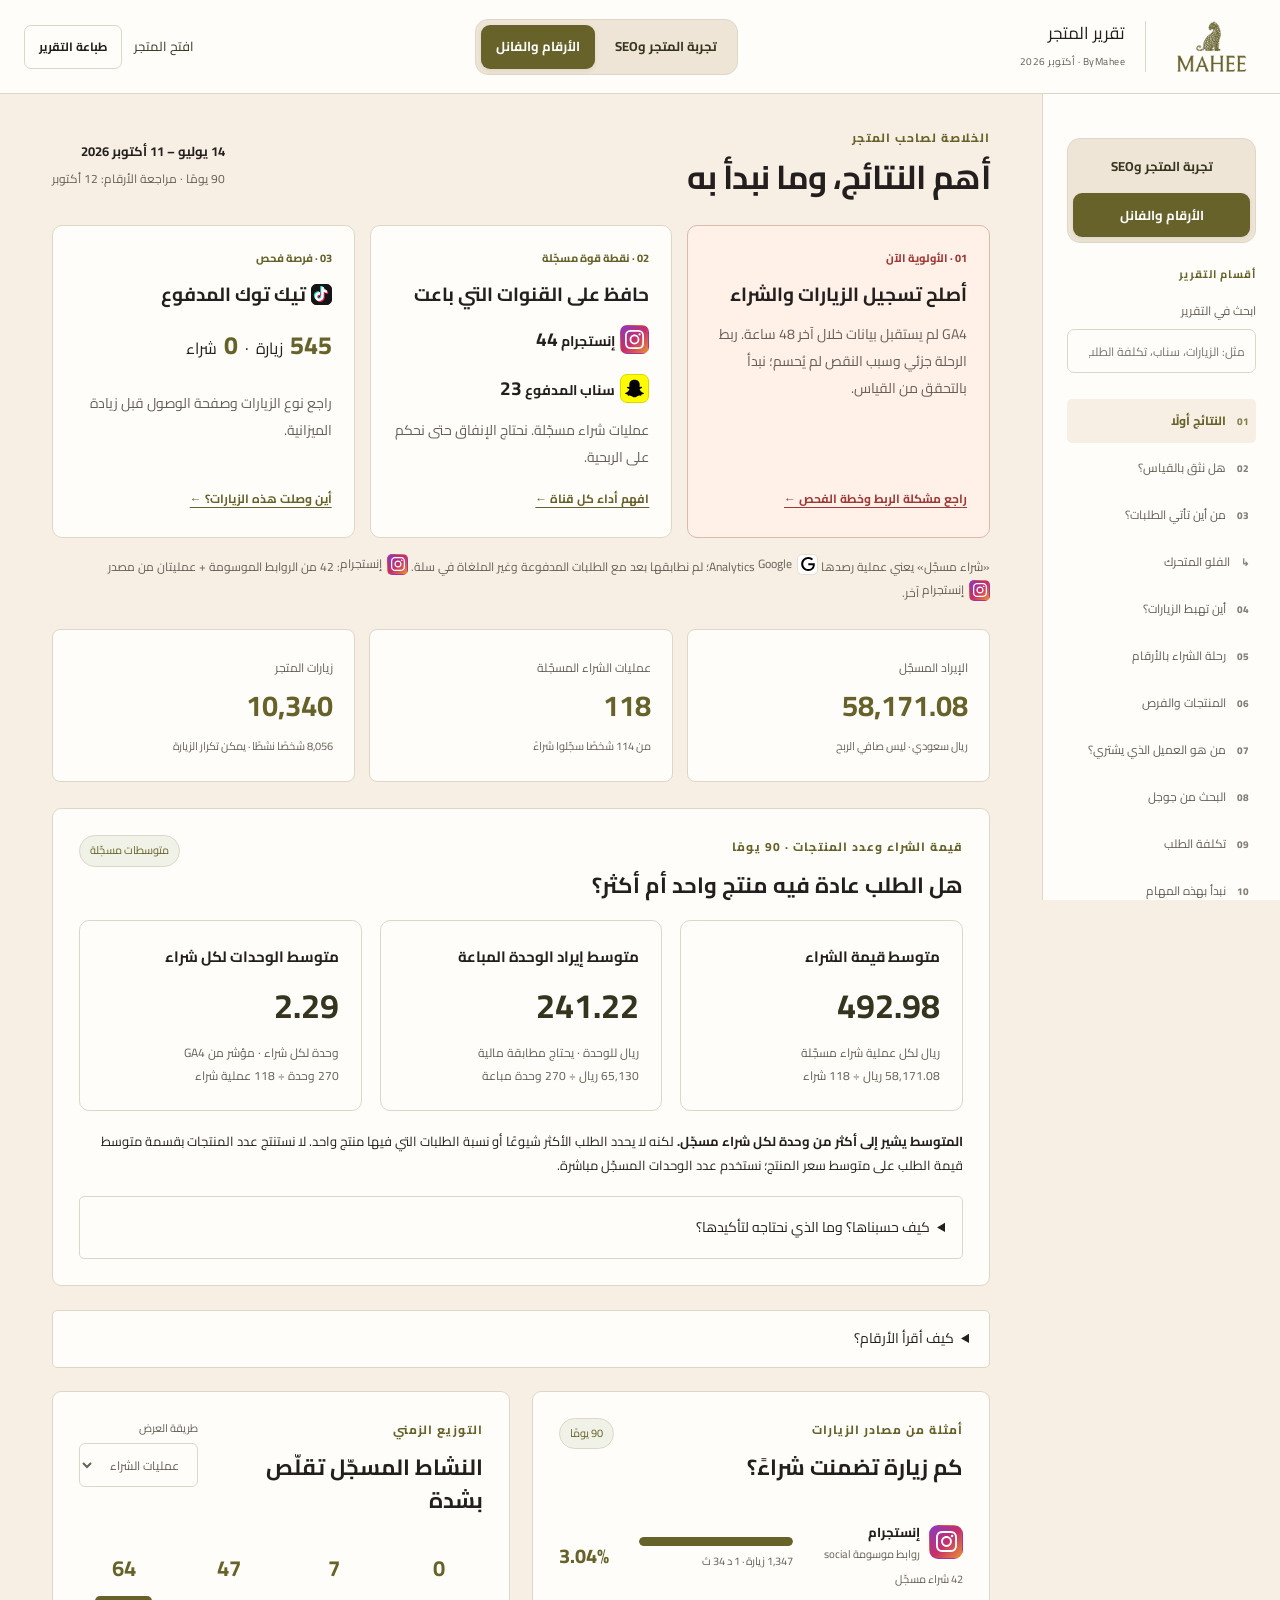
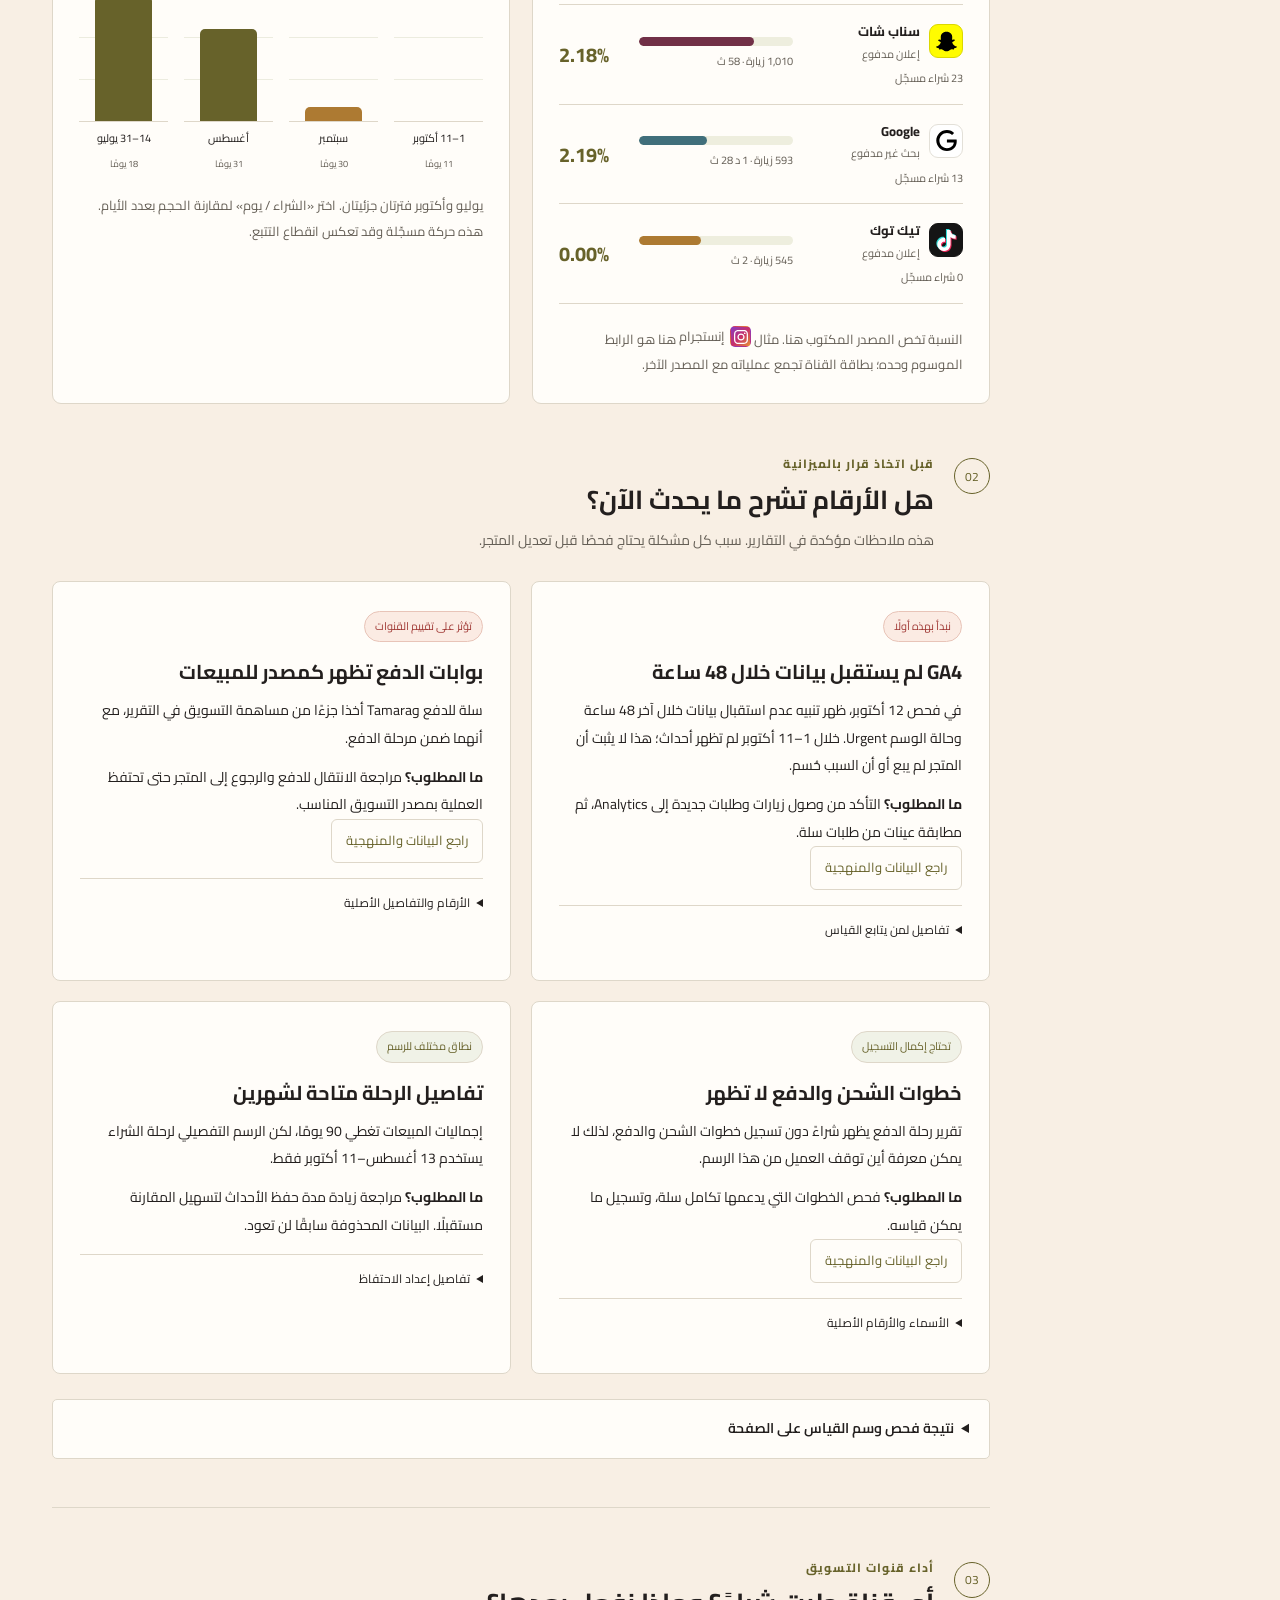
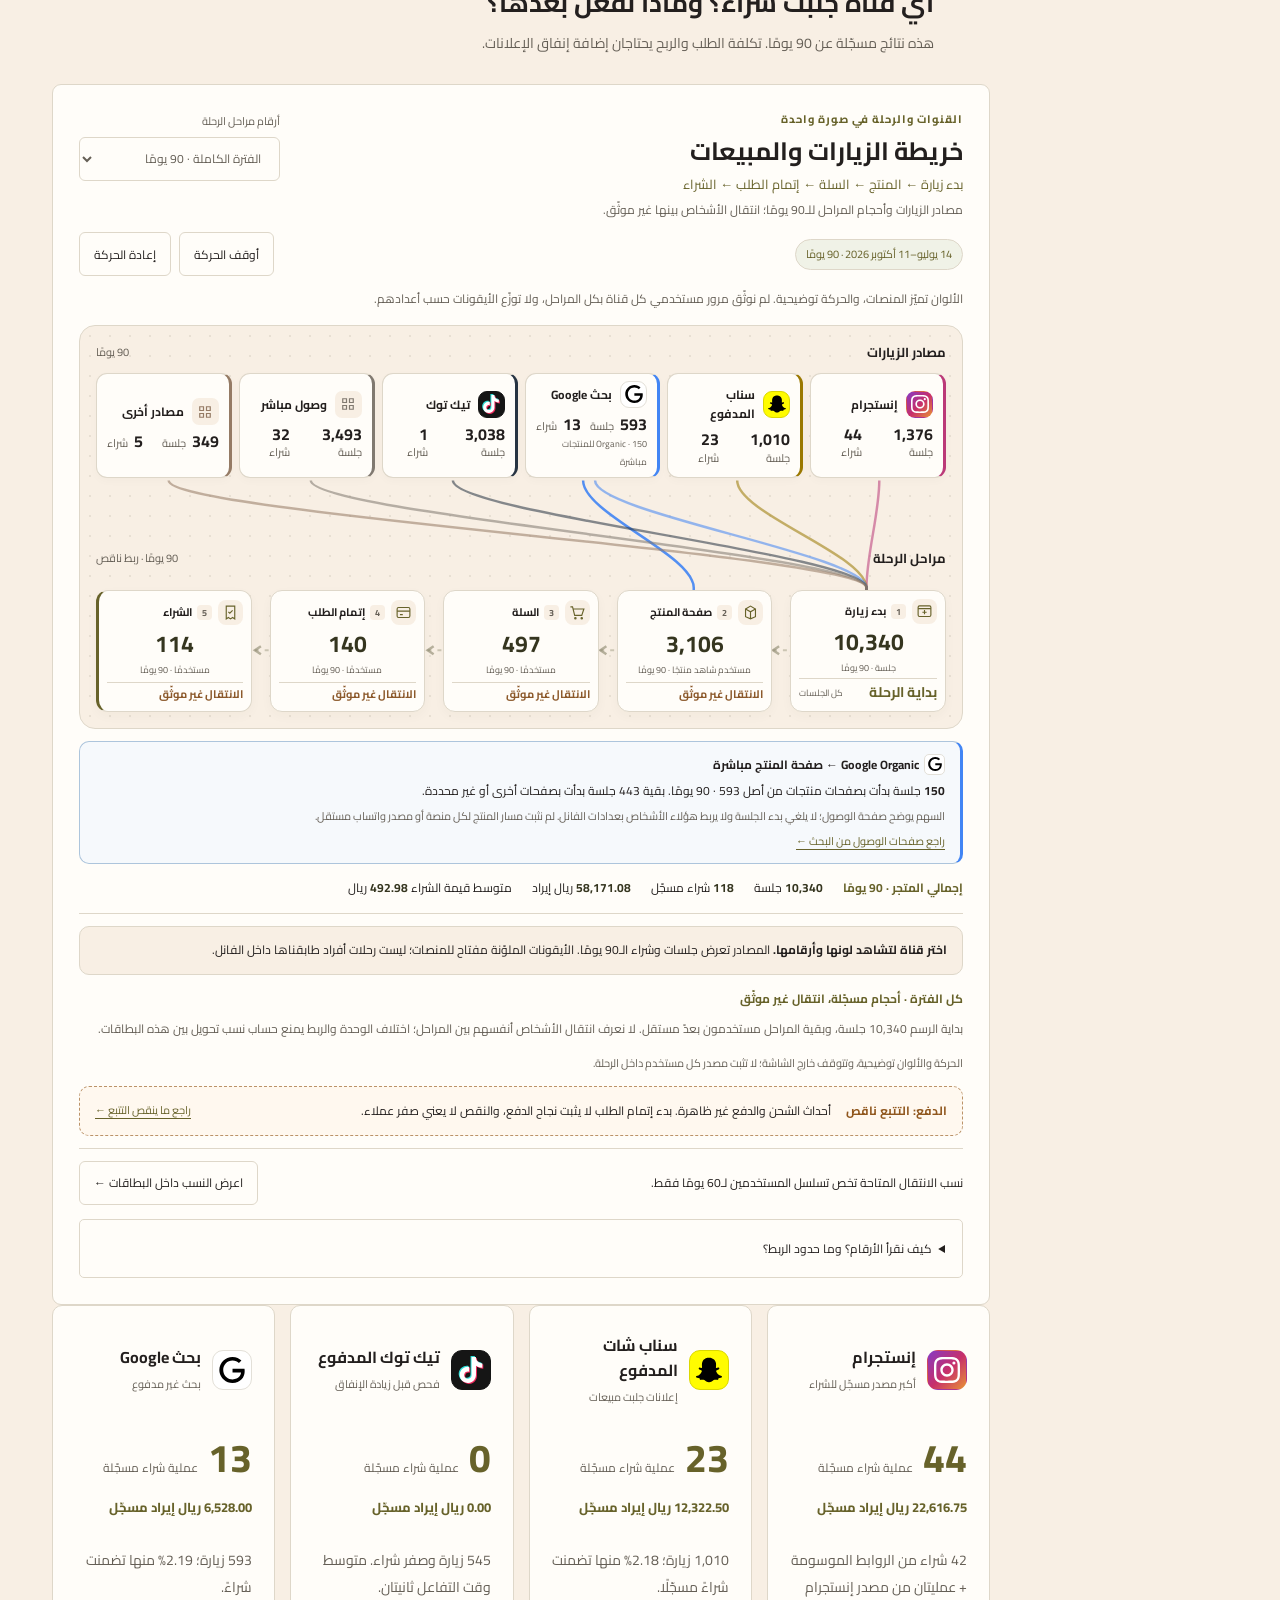
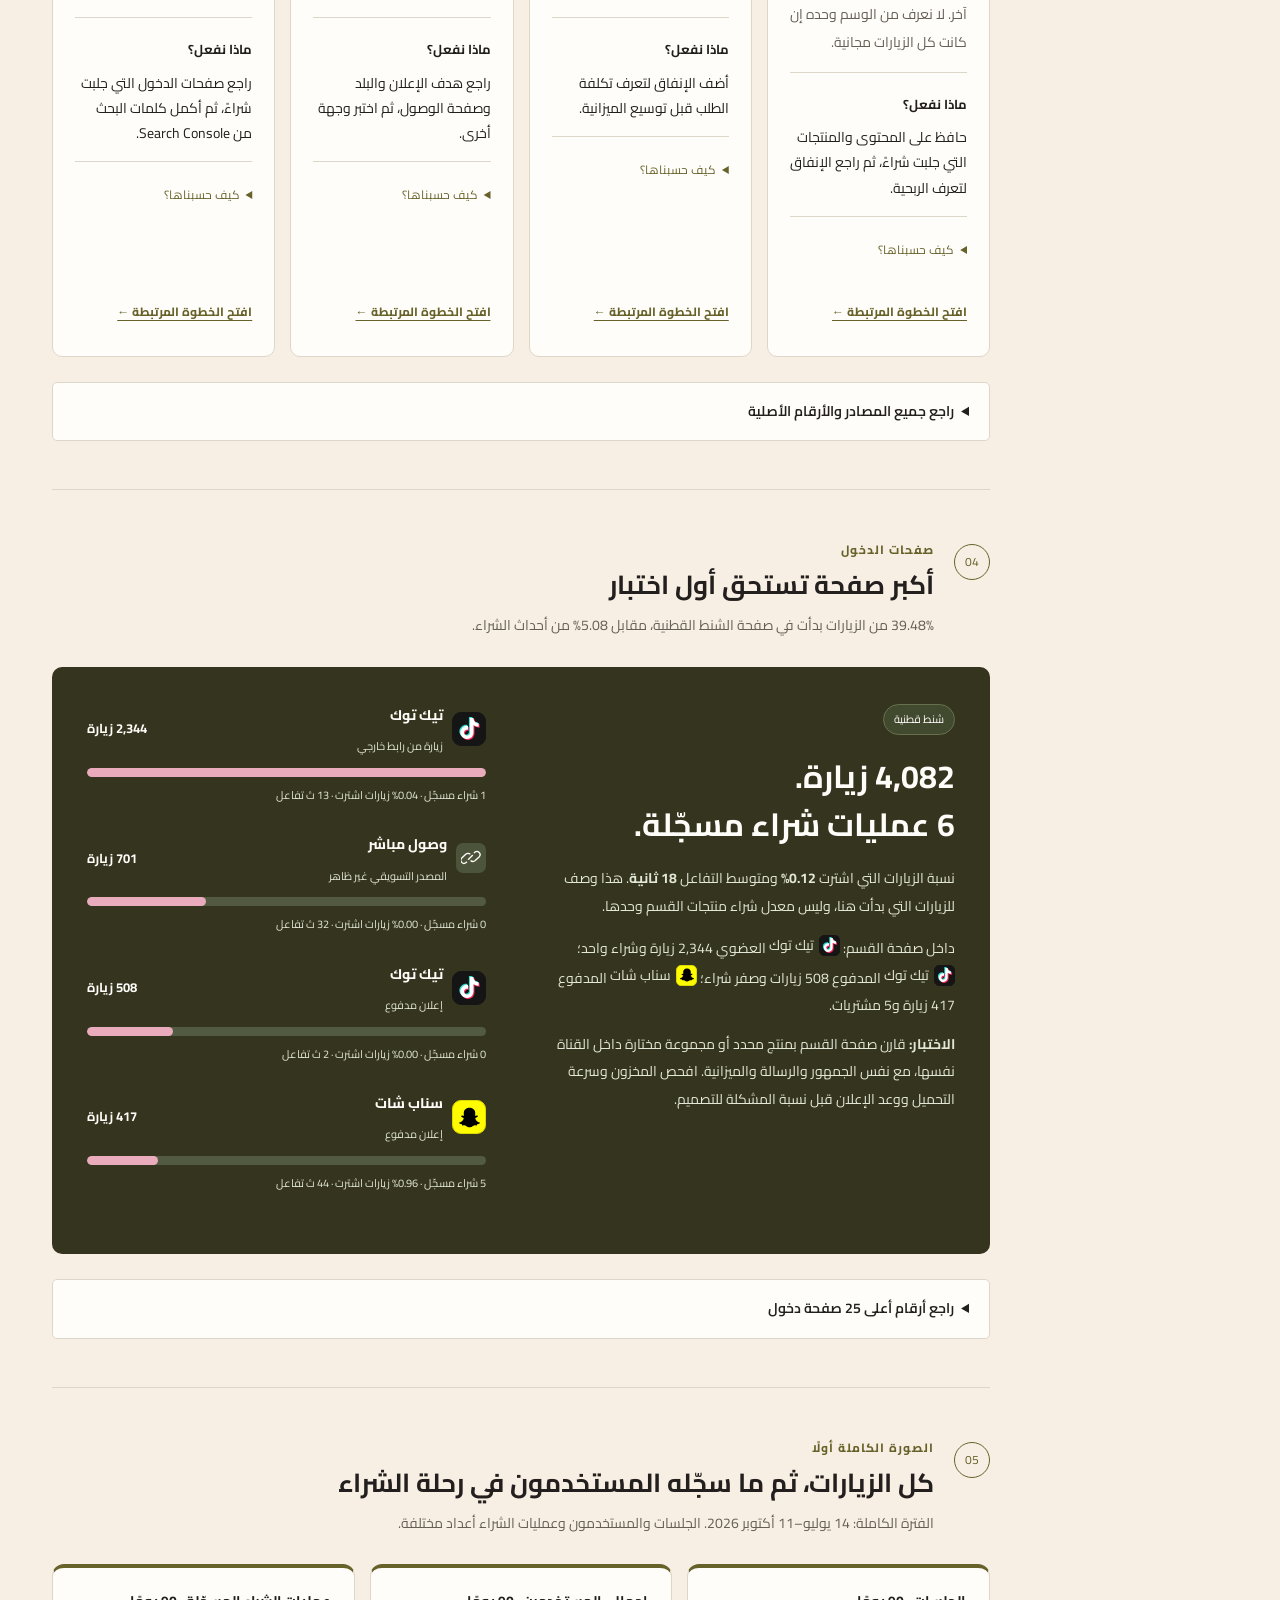
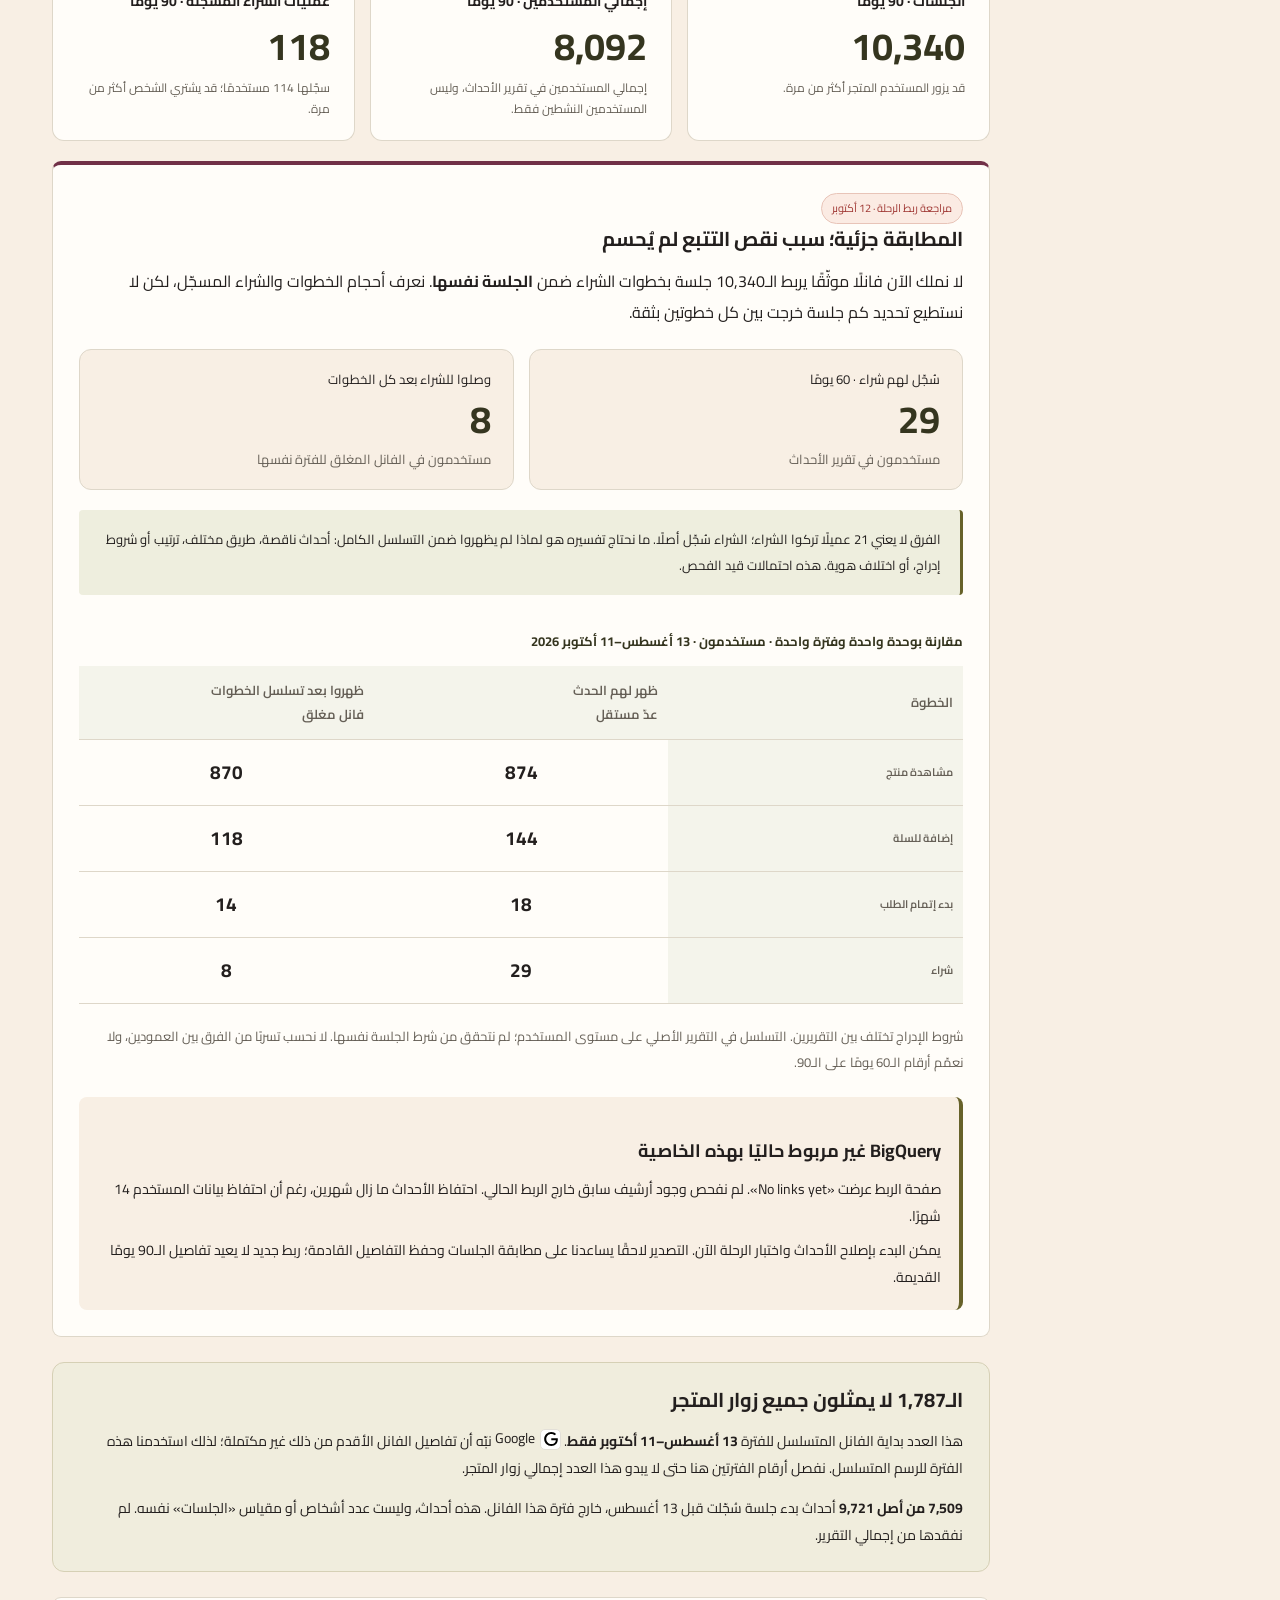
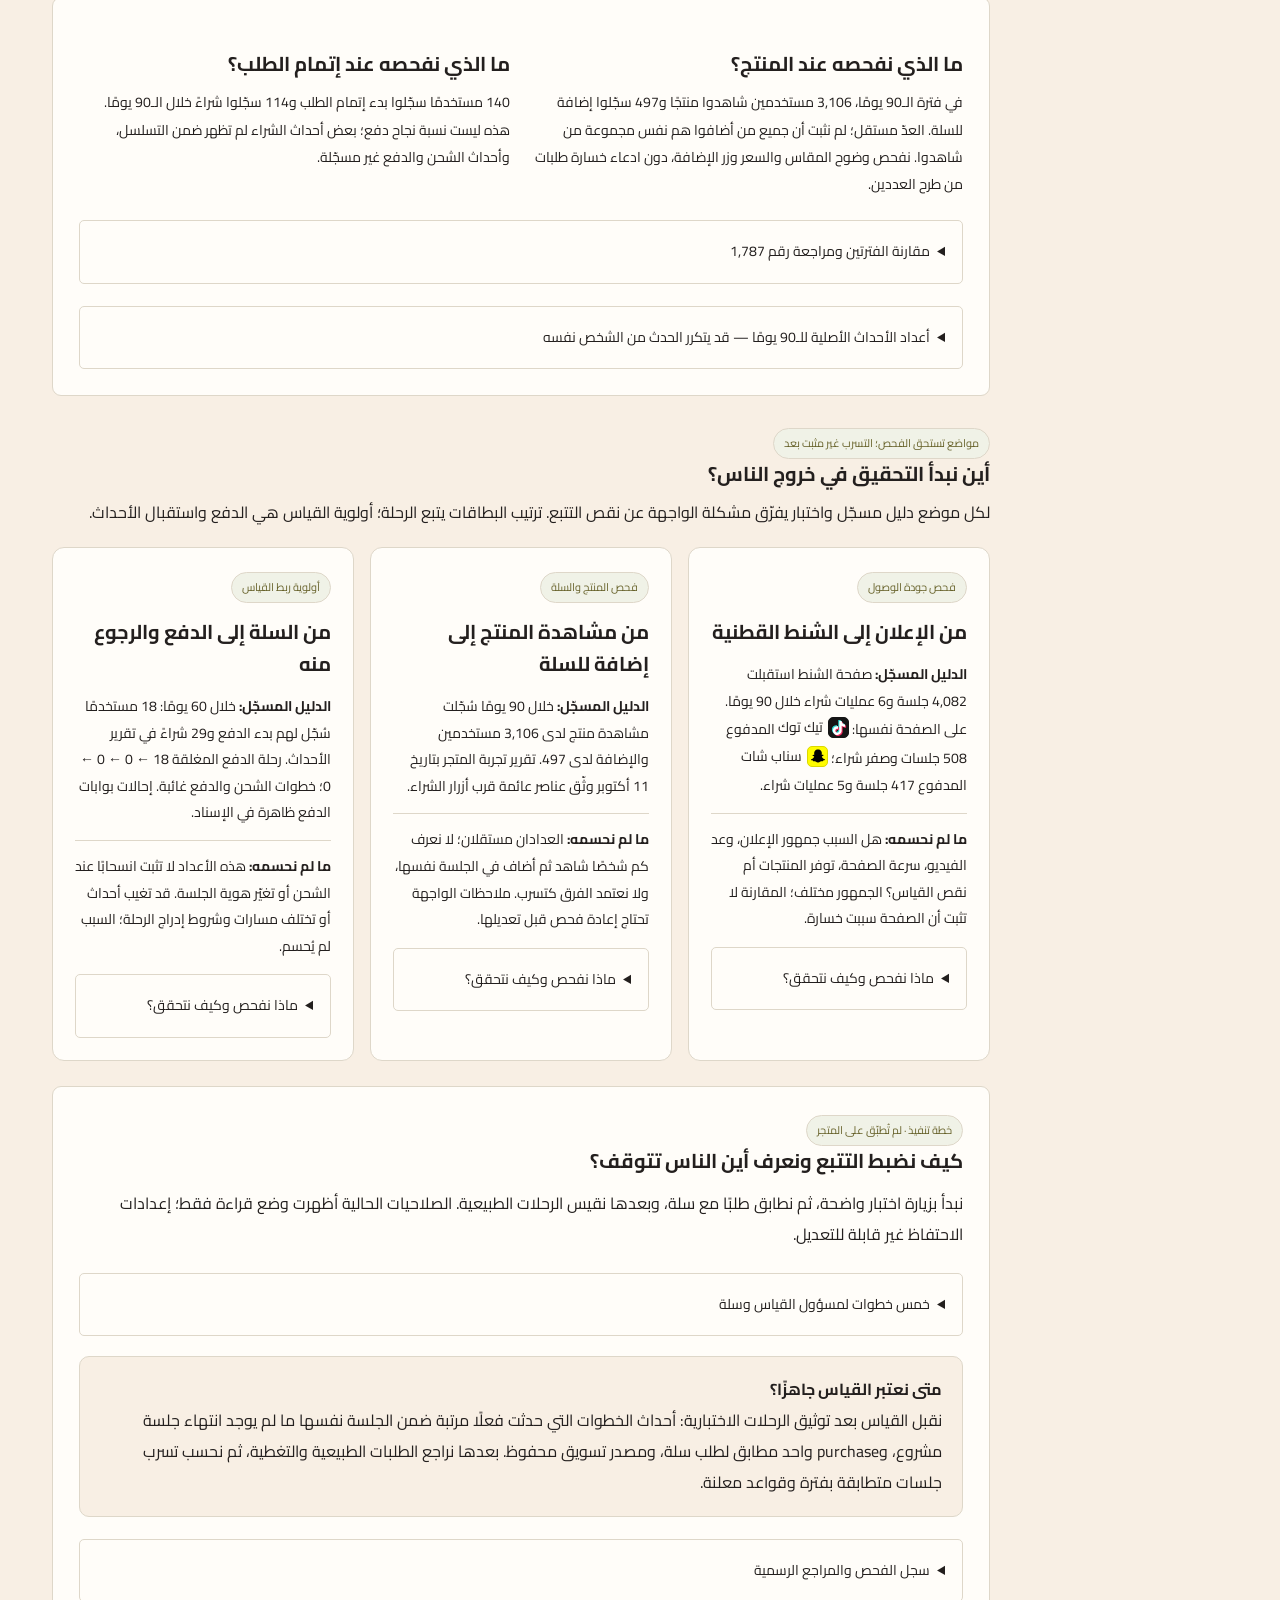
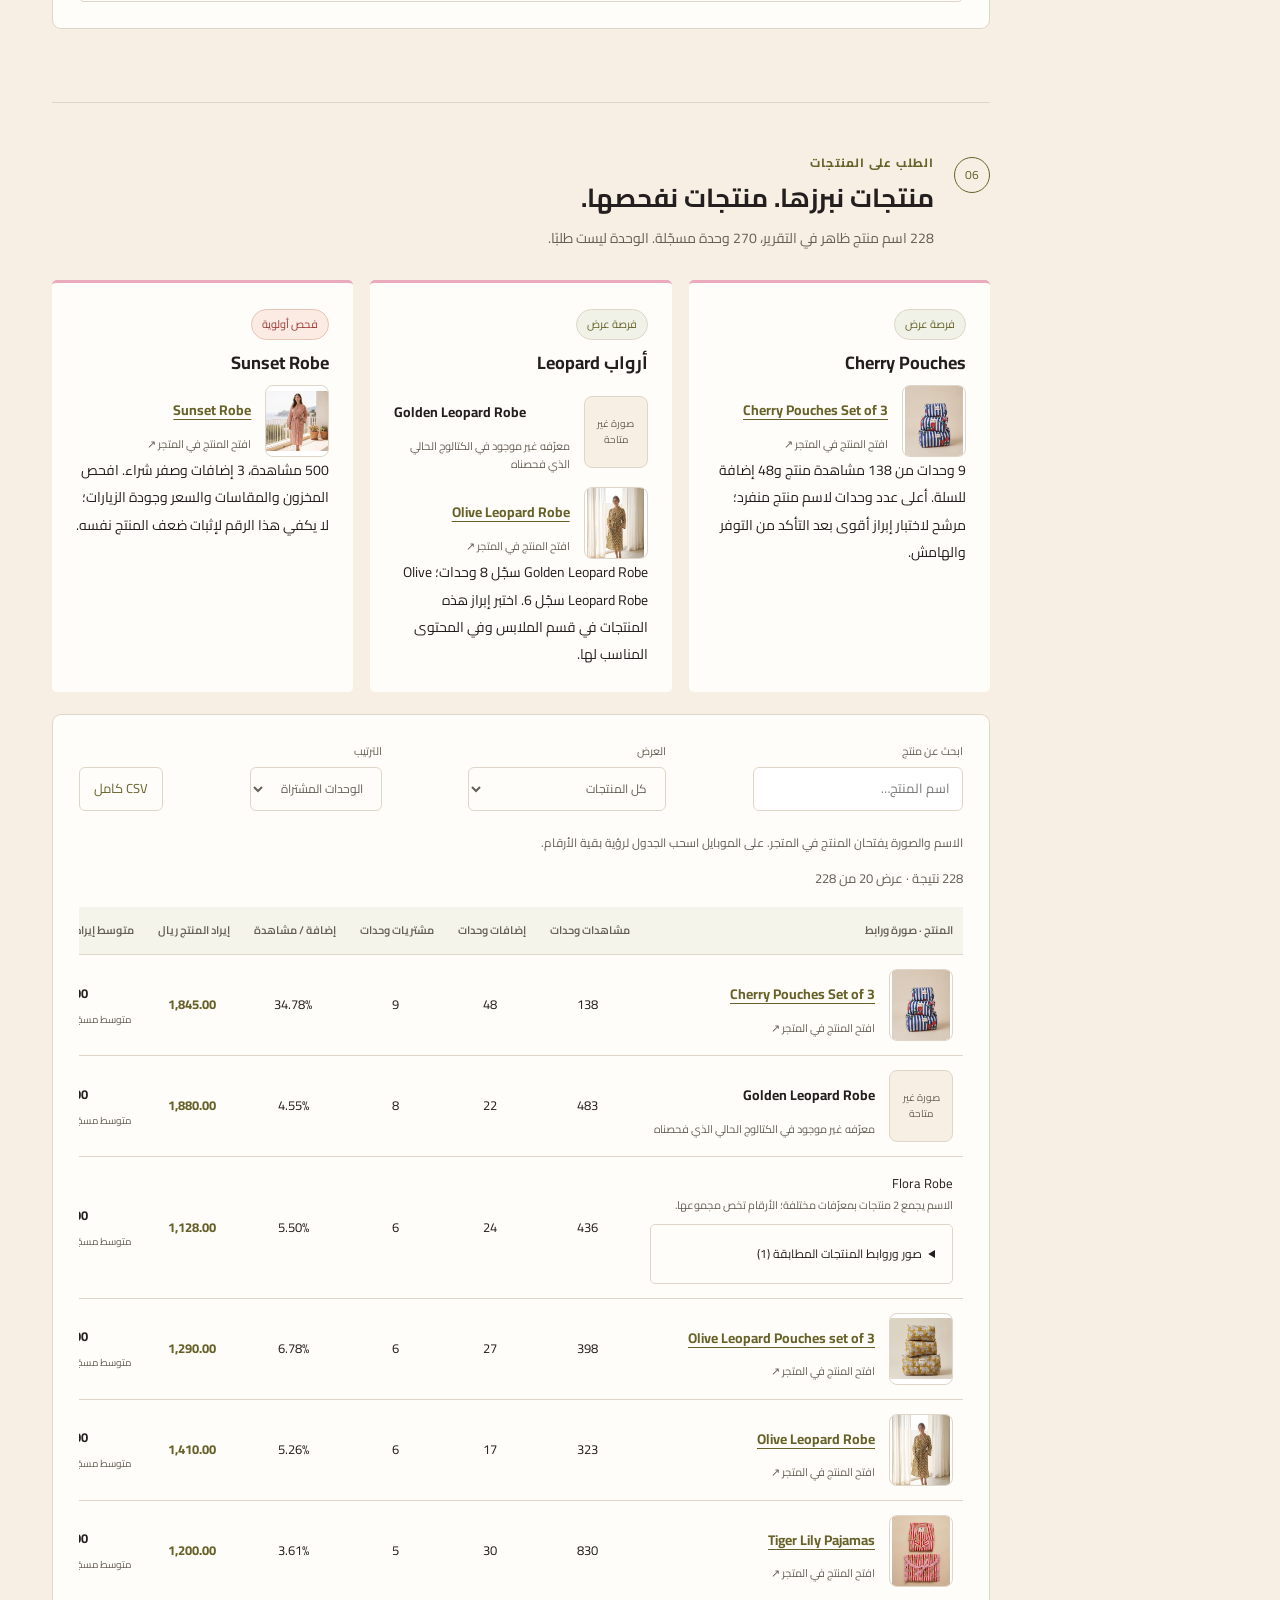
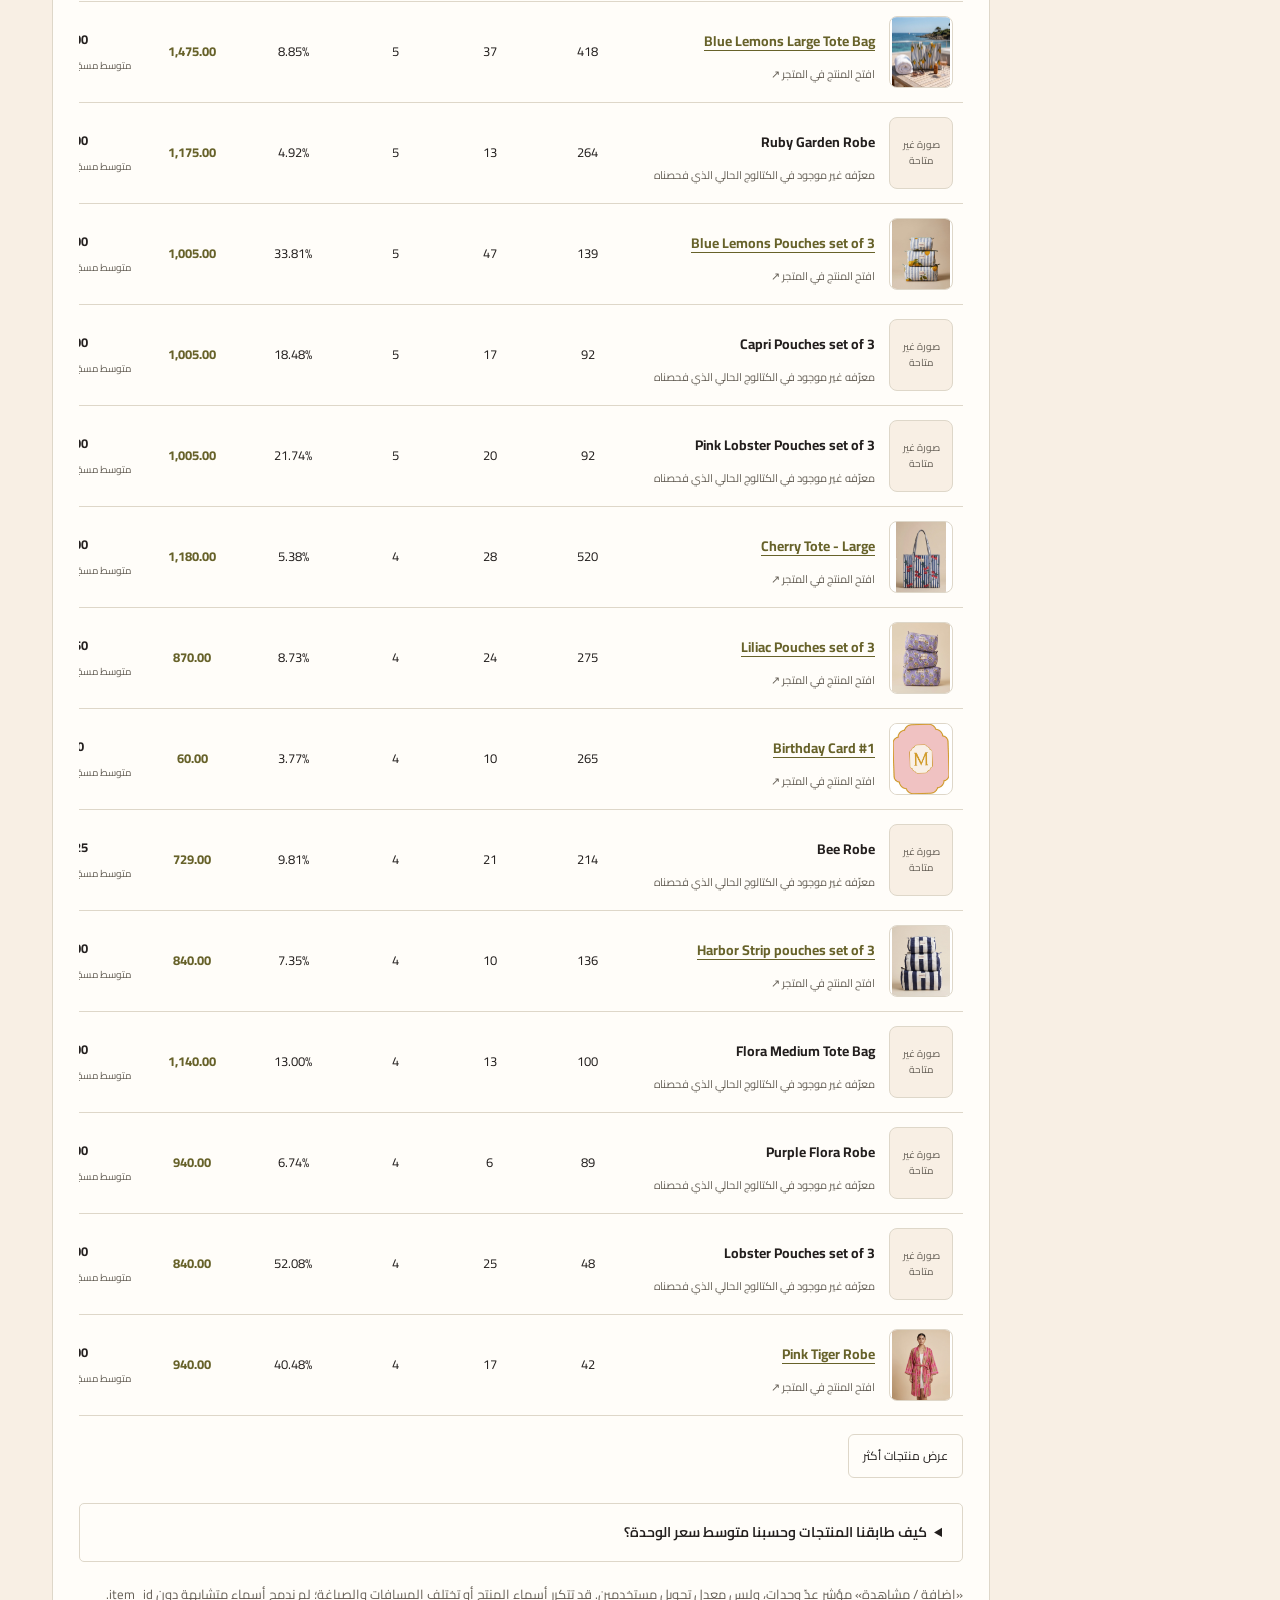
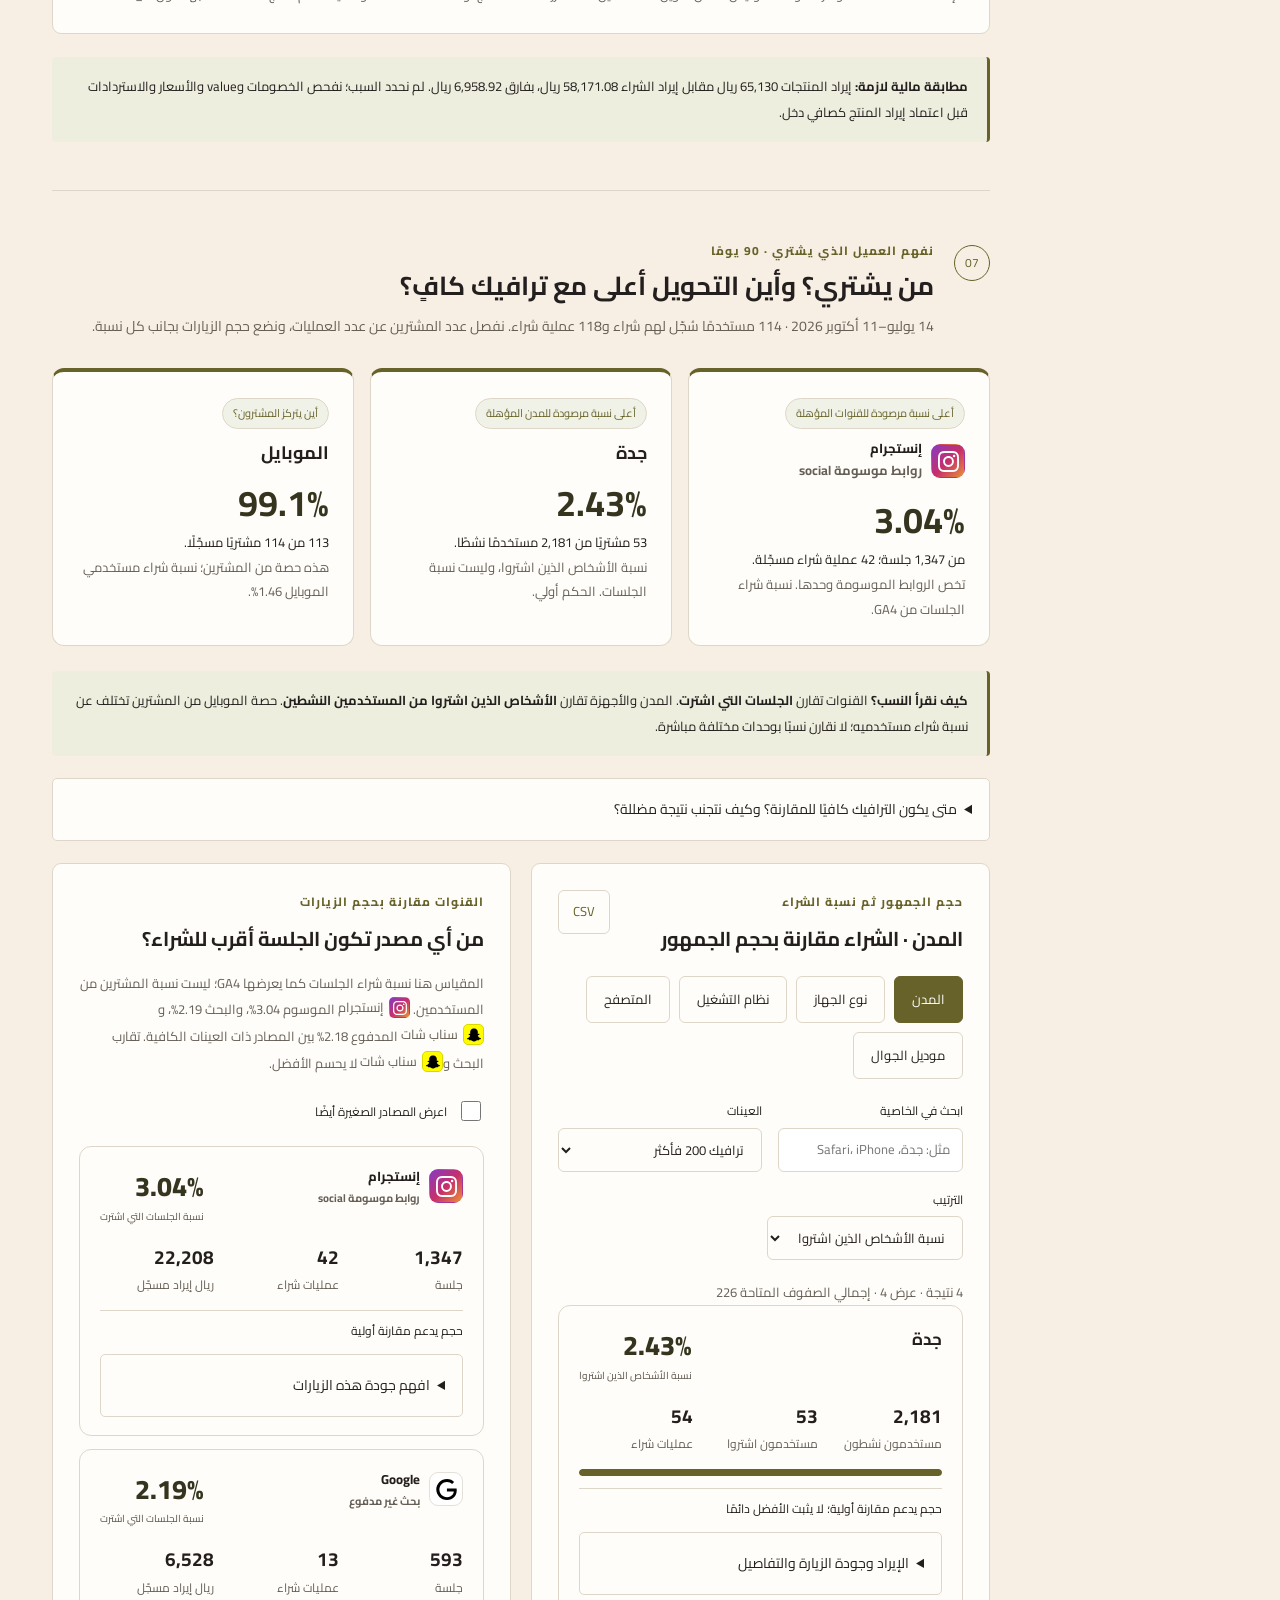
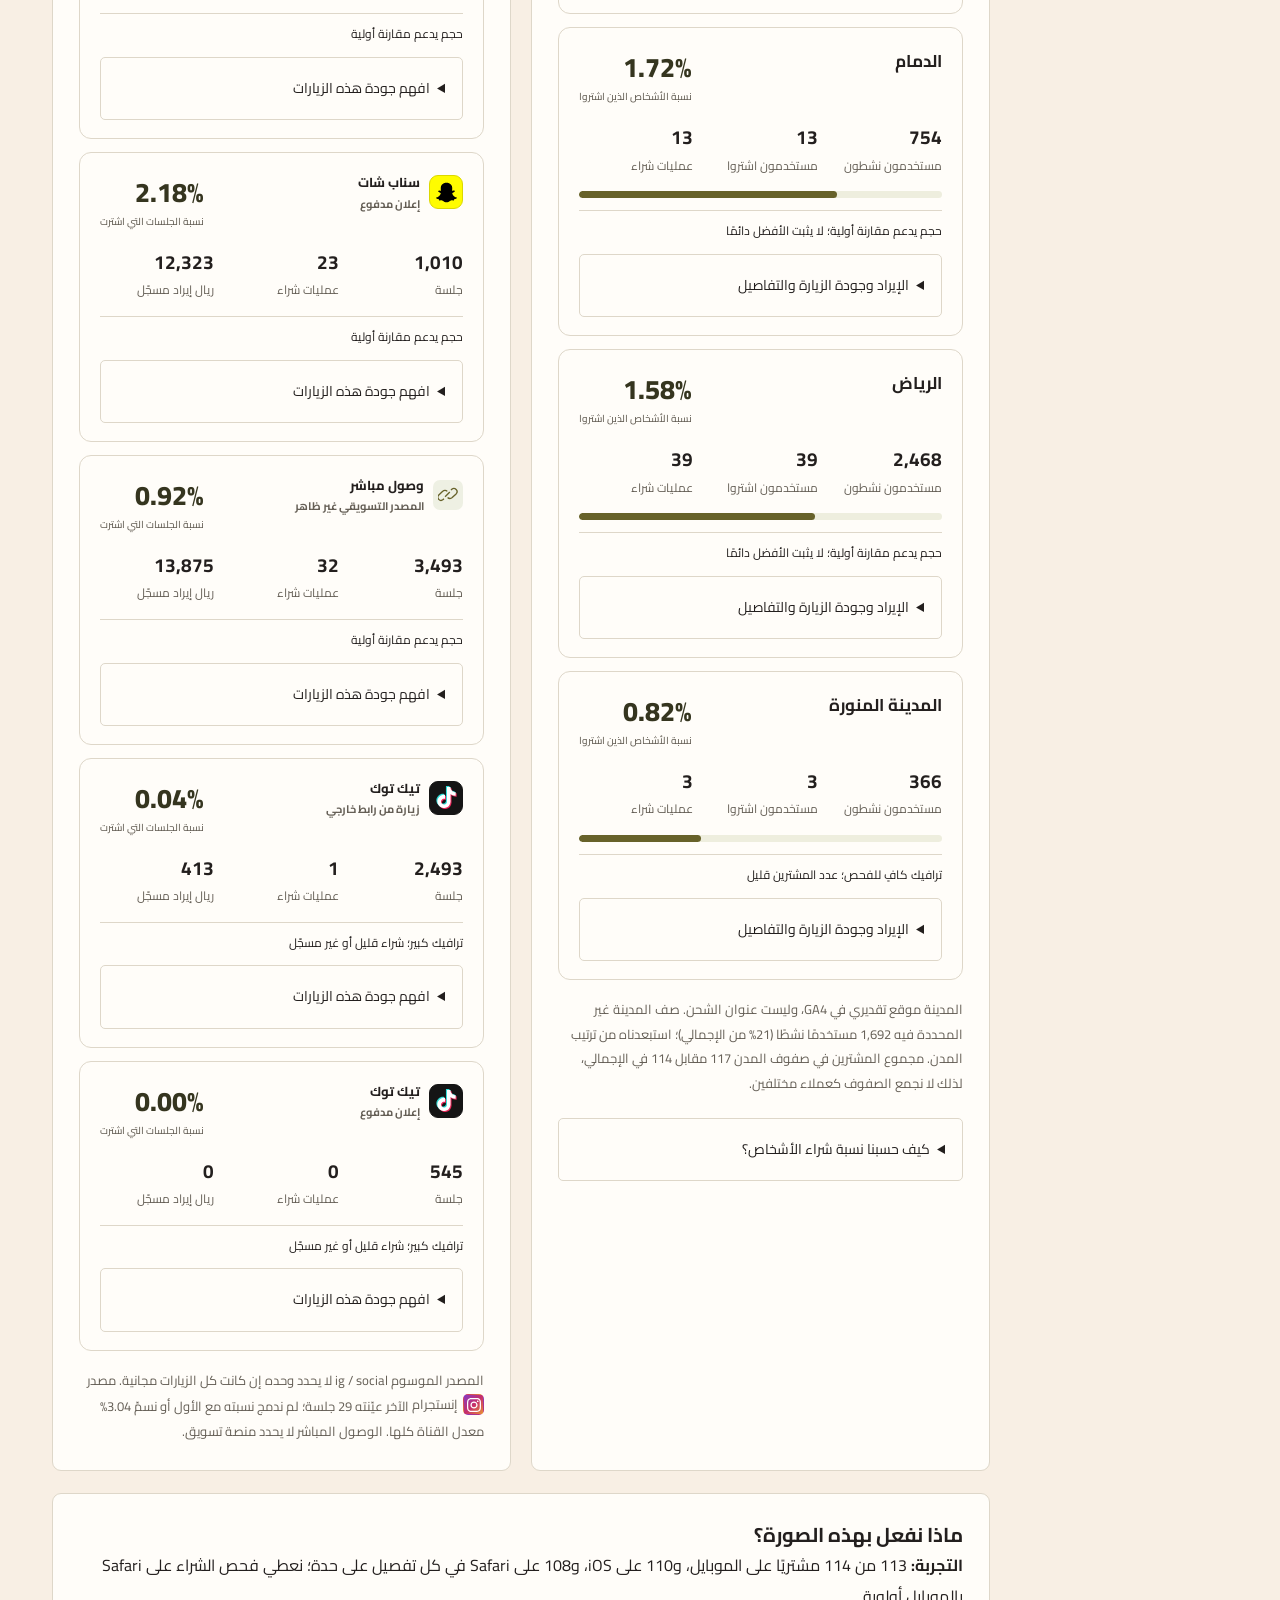
==== commit 156fe0f7: "Compact sequential funnel and show verified direct product landing route" ====
--- a/analytics/index.html
+++ b/analytics/index.html
@@ -1,5 +1,5 @@
 <!doctype html>
-<html lang="ar" dir="rtl"><head><meta charset="utf-8"><meta name="viewport" content="width=device-width,initial-scale=1"><meta name="robots" content="noindex,nofollow"><meta name="description" content="تحليل بيانات ByMahee: المبيعات، القنوات، رحلة الشراء وفرص التحسين."><title>ByMahee · من الزيارة إلى الطلب</title><link rel="stylesheet" href="dashboard.css?v=2.1"><link rel="stylesheet" href="infographics.css?v=3.0"><link rel="stylesheet" href="../report-navigation.css?v=3.0"><link rel="stylesheet" href="tracking-review.css?v=1.0"><link rel="stylesheet" href="buyer-profile.css?v=1.0"><link rel="stylesheet" href="organic-search.css?v=1.0"><link rel="stylesheet" href="product-details.css?v=1.0"><link rel="stylesheet" href="channel-motion.css?v=1.0"><link rel="stylesheet" href="funnel-motion.css?v=2.0"></head>
+<html lang="ar" dir="rtl"><head><meta charset="utf-8"><meta name="viewport" content="width=device-width,initial-scale=1"><meta name="robots" content="noindex,nofollow"><meta name="description" content="تحليل بيانات ByMahee: المبيعات، القنوات، رحلة الشراء وفرص التحسين."><title>ByMahee · من الزيارة إلى الطلب</title><link rel="stylesheet" href="dashboard.css?v=2.1"><link rel="stylesheet" href="infographics.css?v=3.0"><link rel="stylesheet" href="../report-navigation.css?v=3.0"><link rel="stylesheet" href="tracking-review.css?v=1.0"><link rel="stylesheet" href="buyer-profile.css?v=1.0"><link rel="stylesheet" href="organic-search.css?v=1.0"><link rel="stylesheet" href="product-details.css?v=1.0"><link rel="stylesheet" href="channel-motion.css?v=1.0"><link rel="stylesheet" href="funnel-motion.css?v=3.0"></head>
 <body><a class="skip" href="#main">تجاوز إلى المحتوى</a>
 <header class="topbar shell-header"><div class="shell-header-inner"><a class="brand" href="#overview"><img src="assets/mahee-logo.webp" alt="MAHEE" width="100" height="56"><span>تقرير المتجر<br><small>ByMahee · أكتوبر 2026</small></span></a><nav class="report-switch" aria-label="شاشات تقرير المتجر"><a href="../index.html">تجربة المتجر وSEO</a><a href="index.html" aria-current="page">الأرقام والفانل</a></nav><div class="top-actions"><a class="text-link" href="https://bymahee.com/ar" target="_blank" rel="noopener">افتح المتجر</a><button id="print">طباعة التقرير</button><button id="menu" aria-expanded="false" aria-controls="sidebar">فهرس التقرير</button></div></div></header><div class="layout report-layout"><aside id="sidebar" class="sidebar report-sidebar"><nav class="report-switch" aria-label="شاشات تقرير المتجر"><a href="../index.html">تجربة المتجر وSEO</a><a href="index.html" aria-current="page">الأرقام والفانل</a></nav><p class="eyebrow">أقسام التقرير</p><label for="section-search">ابحث في التقرير</label><input id="section-search" type="search" placeholder="مثل: الزيارات، سناب، تكلفة الطلب"><div id="section-search-results" aria-live="polite"></div><nav aria-label="أقسام التحليل"><a href="#overview"><span>01</span> النتائج أولًا</a><a href="#quality"><span>02</span> هل نثق بالقياس؟</a><a href="#channels"><span>03</span> من أين تأتي الطلبات؟</a><a class="motion-nav-link" href="#channel-map"><span>↳</span>الفلو المتحرك</a><a href="#landing"><span>04</span> أين تهبط الزيارات؟</a><a href="#funnel"><span>05</span> رحلة الشراء بالأرقام</a><a href="#products"><span>06</span> المنتجات والفرص</a><a href="#audience"><span>07</span> من هو العميل الذي يشتري؟</a><a href="#organic"><span>08</span> البحث من جوجل</a><a href="#cost"><span>09</span> تكلفة الطلب</a><a href="#actions"><span>10</span> نبدأ بهذه المهام</a><a href="#sources"><span>11</span> المصادر والمنهجية</a></nav><div class="side-footer"><a href="../index.html">تقرير تجربة المتجر ←</a><p>تقرير المتجر · تحليل GA4<br>التقاط: 12 أكتوبر 2026</p></div></aside>
 <main id="main">
@@ -23,7 +23,7 @@
 <div class="ff-toolbar"><span id="funnel-period-badge" class="pill"></span><div class="ff-controls"><button id="pause-funnel" class="small-button" type="button" aria-pressed="false">أوقف الحركة</button><button id="replay-funnel" class="small-button" type="button">إعادة الحركة</button></div></div>
 <p class="ff-honesty">الألوان تميّز المنصات، والحركة توضيحية. لم نوثّق مرور مستخدمي كل قناة بكل المراحل، ولا توزّع الأيقونات حسب أعدادهم.</p>
 <div id="funnel-visual" class="ff-canvas" aria-label="مصادر الزيارات ومراحل الشراء"></div>
-<div id="ff-store-summary" class="ff-store-summary" aria-label="إجمالي نتائج المتجر للـ90 يومًا"></div><div id="ff-channel-detail" class="ff-channel-detail" aria-live="polite"></div>
+<div id="ff-entry-evidence" class="ff-entry-evidence"></div><div id="ff-store-summary" class="ff-store-summary" aria-label="إجمالي نتائج المتجر للـ90 يومًا"></div><div id="ff-channel-detail" class="ff-channel-detail" aria-live="polite"></div>
 <p id="funnel-graphic-title" class="ff-view-label"></p><p id="funnel-graphic-caption" class="ff-caption"></p><p id="ff-motion-state" class="ff-motion-state" aria-live="polite"></p>
 <div class="ff-tracking-gap"><b>الدفع: التتبع ناقص</b><span>أحداث الشحن والدفع غير ظاهرة. بدء إتمام الطلب لا يثبت نجاح الدفع، والنقص لا يعني صفر عملاء.</span><a href="#journey-match">راجع ما ينقص التتبع ←</a></div>
 <div id="ff-rate-summary" class="ff-rate-summary"><span>نسب الانتقال المتاحة تخص تسلسل المستخدمين لـ60 يومًا فقط.</span><button id="ff-show-rates" class="small-button" type="button">اعرض النسب داخل البطاقات ←</button></div>
@@ -74,4 +74,4 @@
 <section id="sources"><div class="section-title"><span>11</span><div><p class="eyebrow">قابل للمراجعة</p><h2>المصادر وما لا نعرفه بعد</h2></div></div><div class="two-col"><div class="panel"><h3>المصدر والتغطية</h3><p>قراءة تقارير GA4 المصرح بها في المتصفح يوم 12 أكتوبر 2026: القنوات، 24 مصدرًا، أعلى 25 صفحة دخول، تقاطع الشنط القطنية والمصادر، 228 اسم منتج، الأجهزة، المتصفحات، أعلى 10 دول، الأحداث والفانل وإسناد الشراء.</p><p>التقارير المجمّعة تستخدم 100% من البيانات المتاحة. الفانل المتسلسل يستخدم الفترة 13 أغسطس–11 أكتوبر بسبب احتفاظ الأحداث لشهرين. المعاملات: 118 صفًا بمعرّف معاملة و118 purchase وإيراد شراء 58,171.08 ريال.</p><p>الـ118 شراء في GA4 لم تُطابق بطلبات سلة أو حالات السداد والإلغاء. 7,891 مستخدمًا جديدًا لا يعني أن البقية عملاء عائدون؛ لم نحسب معدل تكرار الشراء أو LTV.</p><p>بيانات الإنفاق الخاصة بالمتجر لم تتوفر بعد، لذلك تكلفة الطلب الفعلية غير معروضة.</p><a class="small-button" href="data.json" download>JSON المجمّع</a> <a class="small-button" href="sources.csv" download>مصادر الزيارات CSV</a></div><div class="panel"><h3>البيانات التي تكمل القرار</h3><ul><li>سلة: الطلبات وحالتها والخصومات والاستردادات ومعرّفات المعاملات، دون معلومات العملاء الشخصية.</li><li>Snapchat وTikTok: إنفاق يومي وحملات، ونفس العملة والفترة.</li><li>المخزون والهامش وتكلفة الشحن والدفع لكل فئة.</li><li>Search Console: بحث العلامة مقابل البحث العام، الصفحات والكلمات التي تحقق ظهورًا ونقرات.</li><li>الإعدادات الفعلية للحاوية والموافقة وتتبع الدفع وهوية الجلسة.</li></ul><details><summary>مراجع تفسير القياس ومصدر الشعارات</summary><h3>مراجع تفسير القياس</h3><ul class="references"><li><a href="https://support.google.com/analytics/answer/11080067?hl=en">نطاق الجلسة ونطاق الإسناد</a></li><li><a href="https://support.google.com/analytics/answer/13128171?hl=en">الفانل المفتوح والمغلق</a></li><li><a href="https://support.google.com/analytics/answer/10327750?hl=en">إحالات بوابات الدفع غير المرغوبة</a></li><li><a href="https://support.google.com/analytics/answer/7667196?hl=en">مدة الاحتفاظ بالبيانات</a></li><li><a href="https://github.com/simple-icons/simple-icons">شعارات القنوات: Simple Icons</a></li></ul></details></div></div><details class="technical"><summary>نتيجة مراجعة الأرقام مرة ثانية</summary><p>أعدنا فتح تقارير Google Analytics يوم 12 أكتوبر: مصادر الزيارات، والأحداث، والفانل المفتوح والمغلق. الأعداد مطابقة؛ تمت مطابقة بقية الجداول مع القراءة الأصلية.</p><div id="review-checks" class="review-checks"></div><p class="footnote">الشراء والإيراد مطابقان. فرق زيارات الصفوف عن الإجمالي ما زال بحاجة لتفسير من القياس؛ لم نعدّل الأرقام لإخفائه.</p><a class="small-button" href="data-review.json" download>تنزيل سجل المراجعة</a></details><details><summary>البيانات التي يمكنك تنزيلها ومراجعتها</summary><div id="evidence-list" class="evidence-list"></div></details></section>
 <footer><img src="assets/mahee-logo.webp" alt="MAHEE"><p>قرارات أوضح. تجارب أصغر. قياس يمكن الوثوق به.</p><span>تحليل بتاريخ 12 أكتوبر 2026 · نسخة منشورة على GitHub · لا تتبع ولا خدمات خارجية داخل الداشبورد</span></footer></main></div>
 <dialog id="image-dialog"><div class="dialog-head"><p id="image-caption"></p><button id="close-image">إغلاق</button></div><img id="evidence-image" alt="" hidden></dialog>
-<script id="report-data" type="application/json">{"metadata": {"name": "bymahee", "currency": "SAR", "timezone": "Asia/Riyadh", "captured_at": "2026-10-12", "period_from": "2026-07-14", "period_to": "2026-10-11", "funnel_from": "2026-08-13", "funnel_to": "2026-10-11", "stream_status": "No data received in past 48 hours; collection inactive warning observed", "event_retention_months": 2, "user_retention_months": 14, "is_live_dashboard": false, "ad_spend": null}, "totals": {"sessions": 10340, "active_users": 8056, "new_users": 7891, "total_users": 8092, "purchases": 118, "purchasers": 114, "purchase_revenue": 58171.08, "session_purchase_rate": 1.12, "engagement_rate": 42.12, "items_purchased": 270, "item_revenue": 65130, "items_viewed": 28321, "items_added": 1775, "aov": 492.97525423728814}, "channels": [{"name": "Organic Social", "sessions": 3972.0, "engaged": 1697.0, "engagement": 42.72, "time": "40s", "events_per_session": 8.27, "events": 32860.0, "purchases": 45.0, "session_purchase_rate": 1.11, "revenue": 23029.25}, {"name": "Direct", "sessions": 3493.0, "engaged": 1493.0, "engagement": 42.74, "time": "35s", "events_per_session": 7.78, "events": 27191.0, "purchases": 32.0, "session_purchase_rate": 0.92, "revenue": 13874.73}, {"name": "Paid Social", "sessions": 1557.0, "engaged": 574.0, "engagement": 36.87, "time": "38s", "events_per_session": 8.53, "events": 13283.0, "purchases": 23.0, "session_purchase_rate": 1.41, "revenue": 12322.5}, {"name": "Organic Search", "sessions": 593.0, "engaged": 390.0, "engagement": 65.77, "time": "1m 28s", "events_per_session": 13.43, "events": 7963.0, "purchases": 13.0, "session_purchase_rate": 2.19, "revenue": 6528.0}, {"name": "Unassigned", "sessions": 144.0, "engaged": 0.0, "engagement": 0.0, "time": "58s", "events_per_session": 7.76, "events": 1118.0, "purchases": 0.0, "session_purchase_rate": 0.0, "revenue": 0.0}, {"name": "Referral", "sessions": 100.0, "engaged": 84.0, "engagement": 84.0, "time": "1m 21s", "events_per_session": 13.98, "events": 1398.0, "purchases": 5.0, "session_purchase_rate": 5.0, "revenue": 2416.6}, {"name": "AI Assistant", "sessions": 32.0, "engaged": 24.0, "engagement": 75.0, "time": "35s", "events_per_session": 6.41, "events": 205.0, "purchases": 0.0, "session_purchase_rate": 0.0, "revenue": 0.0}, {"name": "Paid Search", "sessions": 3.0, "engaged": 0.0, "engagement": 0.0, "time": "0s", "events_per_session": 3.0, "events": 9.0, "purchases": 0.0, "session_purchase_rate": 0.0, "revenue": 0.0}], "sources": [{"name": "(direct) / (none)", "sessions": 3493.0, "engaged": 1493.0, "engagement": 42.74, "time": "35s", "events_per_session": 7.78, "events": 27191.0, "purchases": 32.0, "session_purchase_rate": 0.92, "revenue": 13874.73}, {"name": "tiktok.com / referral", "sessions": 2493.0, "engaged": 704.0, "engagement": 28.24, "time": "12s", "events_per_session": 4.46, "events": 11112.0, "purchases": 1.0, "session_purchase_rate": 0.04, "revenue": 412.5}, {"name": "ig / social", "sessions": 1347.0, "engaged": 939.0, "engagement": 69.71, "time": "1m 34s", "events_per_session": 15.69, "events": 21134.0, "purchases": 42.0, "session_purchase_rate": 3.04, "revenue": 22207.75}, {"name": "snapchat / paid", "sessions": 1010.0, "engaged": 543.0, "engagement": 53.76, "time": "58s", "events_per_session": 11.33, "events": 11440.0, "purchases": 23.0, "session_purchase_rate": 2.18, "revenue": 12322.5}, {"name": "google / organic", "sessions": 593.0, "engaged": 390.0, "engagement": 65.77, "time": "1m 28s", "events_per_session": 13.43, "events": 7963.0, "purchases": 13.0, "session_purchase_rate": 2.19, "revenue": 6528.0}, {"name": "tiktok / paid", "sessions": 545.0, "engaged": 31.0, "engagement": 5.69, "time": "2s", "events_per_session": 3.38, "events": 1843.0, "purchases": 0.0, "session_purchase_rate": 0.0, "revenue": 0.0}, {"name": "(not set)", "sessions": 144.0, "engaged": 0.0, "engagement": 0.0, "time": "58s", "events_per_session": 7.76, "events": 1118.0, "purchases": 0.0, "session_purchase_rate": 0.0, "revenue": 0.0}, {"name": "l.wl.co / referral", "sessions": 51.0, "engaged": 44.0, "engagement": 86.27, "time": "2m 06s", "events_per_session": 21.16, "events": 1079.0, "purchases": 4.0, "session_purchase_rate": 7.84, "revenue": 1932.6}, {"name": "lm.facebook.com / referral", "sessions": 47.0, "engaged": 18.0, "engagement": 38.3, "time": "4s", "events_per_session": 4.68, "events": 220.0, "purchases": 0.0, "session_purchase_rate": 0.0, "revenue": 0.0}, {"name": "bymahee.com / referral", "sessions": 36.0, "engaged": 34.0, "engagement": 94.44, "time": "40s", "events_per_session": 6.56, "events": 236.0, "purchases": 0.0, "session_purchase_rate": 0.0, "revenue": 0.0}, {"name": "chatgpt.com / ai-assistant", "sessions": 32.0, "engaged": 24.0, "engagement": 75.0, "time": "35s", "events_per_session": 6.41, "events": 205.0, "purchases": 0.0, "session_purchase_rate": 0.0, "revenue": 0.0}, {"name": "l.instagram.com / referral", "sessions": 29.0, "engaged": 22.0, "engagement": 75.86, "time": "52s", "events_per_session": 10.07, "events": 292.0, "purchases": 2.0, "session_purchase_rate": 6.9, "revenue": 409.0}, {"name": "pay.salla.sa / referral", "sessions": 9.0, "engaged": 4.0, "engagement": 44.44, "time": "14s", "events_per_session": 6.22, "events": 56.0, "purchases": 1.0, "session_purchase_rate": 11.11, "revenue": 484.0}, {"name": "facebook.com / referral", "sessions": 8.0, "engaged": 5.0, "engagement": 62.5, "time": "4s", "events_per_session": 4.25, "events": 34.0, "purchases": 0.0, "session_purchase_rate": 0.0, "revenue": 0.0}, {"name": "m.facebook.com / referral", "sessions": 6.0, "engaged": 0.0, "engagement": 0.0, "time": "0s", "events_per_session": 3.17, "events": 19.0, "purchases": 0.0, "session_purchase_rate": 0.0, "revenue": 0.0}, {"name": "snapchat.com / referral", "sessions": 6.0, "engaged": 3.0, "engagement": 50.0, "time": "17s", "events_per_session": 4.17, "events": 25.0, "purchases": 0.0, "session_purchase_rate": 0.0, "revenue": 0.0}, {"name": "google / cpc", "sessions": 3.0, "engaged": 0.0, "engagement": 0.0, "time": "0s", "events_per_session": 3.0, "events": 9.0, "purchases": 0.0, "session_purchase_rate": 0.0, "revenue": 0.0}, {"name": "ads.snapchat.com / referral", "sessions": 1.0, "engaged": 1.0, "engagement": 100.0, "time": "5s", "events_per_session": 4.0, "events": 4.0, "purchases": 0.0, "session_purchase_rate": 0.0, "revenue": 0.0}, {"name": "bylunad.com / referral", "sessions": 1.0, "engaged": 0.0, "engagement": 0.0, "time": "0s", "events_per_session": 3.0, "events": 3.0, "purchases": 0.0, "session_purchase_rate": 0.0, "revenue": 0.0}, {"name": "checkout.tamara.co / referral", "sessions": 1.0, "engaged": 1.0, "engagement": 100.0, "time": "1m 10s", "events_per_session": 18.0, "events": 18.0, "purchases": 0.0, "session_purchase_rate": 0.0, "revenue": 0.0}, {"name": "l.facebook.com / referral", "sessions": 1.0, "engaged": 0.0, "engagement": 0.0, "time": "7s", "events_per_session": 5.0, "events": 5.0, "purchases": 0.0, "session_purchase_rate": 0.0, "revenue": 0.0}, {"name": "portal.salla.partners / referral", "sessions": 1.0, "engaged": 0.0, "engagement": 0.0, "time": "0s", "events_per_session": 2.0, "events": 2.0, "purchases": 0.0, "session_purchase_rate": 0.0, "revenue": 0.0}, {"name": "snapchat / social", "sessions": 1.0, "engaged": 1.0, "engagement": 100.0, "time": "1m 28s", "events_per_session": 15.0, "events": 15.0, "purchases": 0.0, "session_purchase_rate": 0.0, "revenue": 0.0}, {"name": "tamara.lightning.force.com / referral", "sessions": 1.0, "engaged": 1.0, "engagement": 100.0, "time": "7s", "events_per_session": 4.0, "events": 4.0, "purchases": 0.0, "session_purchase_rate": 0.0, "revenue": 0.0}], "products": [{"name": "Tiger Lily Pajamas", "views": 830.0, "adds": 30.0, "units": 5.0, "revenue": 1200.0}, {"name": "Tiger Lily Large Tote", "views": 607.0, "adds": 39.0, "units": 2.0, "revenue": 590.0}, {"name": "Cherry Tote - Large", "views": 520.0, "adds": 28.0, "units": 4.0, "revenue": 1180.0}, {"name": "Olive Leopard Duffle", "views": 517.0, "adds": 16.0, "units": 2.0, "revenue": 690.0}, {"name": "Sunset Robe", "views": 500.0, "adds": 3.0, "units": 0.0, "revenue": 0.0}, {"name": "Golden Leopard Robe", "views": 483.0, "adds": 22.0, "units": 8.0, "revenue": 1880.0}, {"name": "Congratulations Card", "views": 481.0, "adds": 3.0, "units": 1.0, "revenue": 10.0}, {"name": "Vintage Rose Tote - Small", "views": 441.0, "adds": 11.0, "units": 1.0, "revenue": 275.0}, {"name": "Flora Robe", "views": 436.0, "adds": 24.0, "units": 6.0, "revenue": 1128.0}, {"name": "Barbie Pouches set of 3", "views": 430.0, "adds": 20.0, "units": 2.0, "revenue": 420.0}, {"name": "Dusty Duffle", "views": 419.0, "adds": 11.0, "units": 2.0, "revenue": 690.0}, {"name": "Blue Lemons Large Tote Bag", "views": 418.0, "adds": 37.0, "units": 5.0, "revenue": 1475.0}, {"name": "Candy Strip Tote-Small", "views": 412.0, "adds": 8.0, "units": 0.0, "revenue": 0.0}, {"name": "Capri Pajama with bag", "views": 411.0, "adds": 8.0, "units": 0.0, "revenue": 0.0}, {"name": "Vintage Robe", "views": 410.0, "adds": 17.0, "units": 3.0, "revenue": 564.0}, {"name": "Golden Lavender Pouches set of 3", "views": 403.0, "adds": 17.0, "units": 3.0, "revenue": 900.0}, {"name": "Olive Leopard Pouches set of 3", "views": 398.0, "adds": 27.0, "units": 6.0, "revenue": 1290.0}, {"name": "Tiger Pajamas with Bag", "views": 394.0, "adds": 14.0, "units": 1.0, "revenue": 250.0}, {"name": "Dusty Hair Organizer Bag", "views": 385.0, "adds": 9.0, "units": 0.0, "revenue": 0.0}, {"name": "Liliac Tote-Small", "views": 375.0, "adds": 16.0, "units": 2.0, "revenue": 460.0}, {"name": "Lobster Bay Duffle", "views": 367.0, "adds": 6.0, "units": 1.0, "revenue": 345.0}, {"name": "Barbie Duffle", "views": 364.0, "adds": 5.0, "units": 0.0, "revenue": 0.0}, {"name": "Golden Lavender Duffle", "views": 364.0, "adds": 8.0, "units": 0.0, "revenue": 0.0}, {"name": "Pink Tiger Pajamas with Bag", "views": 356.0, "adds": 21.0, "units": 2.0, "revenue": 475.0}, {"name": "Ocean Tote - Large", "views": 354.0, "adds": 7.0, "units": 0.0, "revenue": 0.0}, {"name": "Red Flora Robe", "views": 344.0, "adds": 12.0, "units": 2.0, "revenue": 376.0}, {"name": "Barbie Large Tote", "views": 334.0, "adds": 16.0, "units": 1.0, "revenue": 295.0}, {"name": "Olive Leopard Robe", "views": 323.0, "adds": 17.0, "units": 6.0, "revenue": 1410.0}, {"name": "Lobster Bay Pouches set of 3", "views": 317.0, "adds": 7.0, "units": 2.0, "revenue": 420.0}, {"name": "Orange Tiger Tote-Medium", "views": 310.0, "adds": 37.0, "units": 3.0, "revenue": 855.0}, {"name": "Dune Duffle", "views": 309.0, "adds": 13.0, "units": 2.0, "revenue": 520.0}, {"name": "Dusty Pouches set of 3", "views": 303.0, "adds": 19.0, "units": 2.0, "revenue": 390.0}, {"name": "Harbor Large Tote", "views": 301.0, "adds": 11.0, "units": 2.0, "revenue": 472.0}, {"name": "Liliac Pouches set of 3", "views": 275.0, "adds": 24.0, "units": 4.0, "revenue": 870.0}, {"name": "Blue Shell Duffle Bag", "views": 274.0, "adds": 4.0, "units": 0.0, "revenue": 0.0}, {"name": "Black Clutch", "views": 273.0, "adds": 3.0, "units": 0.0, "revenue": 0.0}, {"name": "Pink Heart Pouches set of 3", "views": 267.0, "adds": 13.0, "units": 0.0, "revenue": 0.0}, {"name": "Pink Metallic Clutch", "views": 267.0, "adds": 1.0, "units": 0.0, "revenue": 0.0}, {"name": "Birthday Card #1", "views": 265.0, "adds": 10.0, "units": 4.0, "revenue": 60.0}, {"name": "Ruby Garden Robe", "views": 264.0, "adds": 13.0, "units": 5.0, "revenue": 1175.0}, {"name": "Blue shell Tote Bag- Medium", "views": 263.0, "adds": 10.0, "units": 1.0, "revenue": 285.0}, {"name": "Lobster Hair Organizer Bag", "views": 261.0, "adds": 2.0, "units": 1.0, "revenue": 225.0}, {"name": "Heartbeat Pajamas with Bag", "views": 252.0, "adds": 11.0, "units": 0.0, "revenue": 0.0}, {"name": "Pastel Duffle", "views": 240.0, "adds": 0.0, "units": 0.0, "revenue": 0.0}, {"name": "Lavender Duffle Bag", "views": 239.0, "adds": 8.0, "units": 1.0, "revenue": 345.0}, {"name": "Harbor Stripe Duffle", "views": 223.0, "adds": 9.0, "units": 1.0, "revenue": 345.0}, {"name": "Moonlit Pouches set of 3", "views": 222.0, "adds": 9.0, "units": 0.0, "revenue": 0.0}, {"name": "Bee Robe", "views": 214.0, "adds": 21.0, "units": 4.0, "revenue": 729.0}, {"name": "Pink Flora Robe", "views": 211.0, "adds": 10.0, "units": 3.0, "revenue": 685.0}, {"name": "Candy Strip Pouches set of 3", "views": 205.0, "adds": 15.0, "units": 2.0, "revenue": 390.0}, {"name": "Wild Leopard Robe", "views": 193.0, "adds": 6.0, "units": 0.0, "revenue": 0.0}, {"name": "Green Flora Robe", "views": 190.0, "adds": 7.0, "units": 0.0, "revenue": 0.0}, {"name": "Blue Metallic Clutch", "views": 189.0, "adds": 2.0, "units": 0.0, "revenue": 0.0}, {"name": "Midnight Bloom Duffel", "views": 185.0, "adds": 3.0, "units": 1.0, "revenue": 345.0}, {"name": "Seashells Tote -Large", "views": 185.0, "adds": 11.0, "units": 1.0, "revenue": 295.0}, {"name": "Pink Lemons Tote-Large", "views": 181.0, "adds": 10.0, "units": 2.0, "revenue": 590.0}, {"name": "Cotton Candy Medium Clutch", "views": 171.0, "adds": 2.0, "units": 0.0, "revenue": 0.0}, {"name": "Orange Tiger Robe", "views": 164.0, "adds": 11.0, "units": 3.0, "revenue": 705.0}, {"name": "Cherry Duffle Bag", "views": 162.0, "adds": 9.0, "units": 3.0, "revenue": 1035.0}, {"name": "Olive Leopard Tote- Large", "views": 161.0, "adds": 12.0, "units": 1.0, "revenue": 295.0}, {"name": "Pink Lobster Tote- Large", "views": 159.0, "adds": 13.0, "units": 1.0, "revenue": 295.0}, {"name": "Capri Tote Bag- Large", "views": 158.0, "adds": 6.0, "units": 3.0, "revenue": 885.0}, {"name": "Lime Pajamas with Bag", "views": 155.0, "adds": 0.0, "units": 0.0, "revenue": 0.0}, {"name": "Capri Duffle", "views": 151.0, "adds": 2.0, "units": 0.0, "revenue": 0.0}, {"name": "Ocean Robe", "views": 150.0, "adds": 9.0, "units": 2.0, "revenue": 470.0}, {"name": "Pink Tiger Tote- Medium", "views": 150.0, "adds": 33.0, "units": 2.0, "revenue": 570.0}, {"name": "Golden Leopard Pouches set of 3", "views": 146.0, "adds": 4.0, "units": 1.0, "revenue": 225.0}, {"name": "Bronze Metallic Clutch- Medium", "views": 142.0, "adds": 8.0, "units": 0.0, "revenue": 0.0}, {"name": "Oyster Pouches set of 3", "views": 142.0, "adds": 5.0, "units": 1.0, "revenue": 225.0}, {"name": "Blue Shell Pouches set of 3", "views": 141.0, "adds": 27.0, "units": 2.0, "revenue": 420.0}, {"name": "Blue Lemons Pouches set of 3", "views": 139.0, "adds": 47.0, "units": 5.0, "revenue": 1005.0}, {"name": "Cherry Pouches Set of 3", "views": 138.0, "adds": 48.0, "units": 9.0, "revenue": 1845.0}, {"name": "Harbor Strip pouches set of 3", "views": 136.0, "adds": 10.0, "units": 4.0, "revenue": 840.0}, {"name": "Heart Shoulder Bag", "views": 134.0, "adds": 2.0, "units": 1.0, "revenue": 155.0}, {"name": "Peach Blossom Robe", "views": 129.0, "adds": 5.0, "units": 1.0, "revenue": 235.0}, {"name": "Cherry Dark blue Tote Bag- Medium", "views": 128.0, "adds": 9.0, "units": 0.0, "revenue": 0.0}, {"name": "Golden Hour Robe", "views": 122.0, "adds": 10.0, "units": 2.0, "revenue": 470.0}, {"name": "Cotton Candy Small Clutch", "views": 121.0, "adds": 3.0, "units": 0.0, "revenue": 0.0}, {"name": "Lemon Large Tote Bag", "views": 118.0, "adds": 8.0, "units": 1.0, "revenue": 295.0}, {"name": "Lemons Pouches set of 3", "views": 113.0, "adds": 21.0, "units": 3.0, "revenue": 645.0}, {"name": "Lava Wave Clutch", "views": 110.0, "adds": 1.0, "units": 0.0, "revenue": 0.0}, {"name": "Orange Tiger Duffle", "views": 110.0, "adds": 27.0, "units": 1.0, "revenue": 345.0}, {"name": "Rose Copper Metallic Clutch-Medium", "views": 109.0, "adds": 5.0, "units": 1.0, "revenue": 445.0}, {"name": "Flora Midi Dress", "views": 108.0, "adds": 0.0, "units": 0.0, "revenue": 0.0}, {"name": "Sunset Stripe", "views": 108.0, "adds": 1.0, "units": 0.0, "revenue": 0.0}, {"name": "Feather Large Tote bag", "views": 103.0, "adds": 1.0, "units": 0.0, "revenue": 0.0}, {"name": "Palm Maxi Dress", "views": 102.0, "adds": 8.0, "units": 0.0, "revenue": 0.0}, {"name": "Flora Medium Tote Bag", "views": 100.0, "adds": 13.0, "units": 4.0, "revenue": 1140.0}, {"name": "Cherry Tote Bag- Medium", "views": 97.0, "adds": 10.0, "units": 2.0, "revenue": 570.0}, {"name": "Golden Leopard Tote -Large", "views": 97.0, "adds": 4.0, "units": 1.0, "revenue": 295.0}, {"name": "Picnic Pouches set of 3", "views": 97.0, "adds": 17.0, "units": 1.0, "revenue": 180.0}, {"name": "Wild Blush Clutch", "views": 94.0, "adds": 1.0, "units": 0.0, "revenue": 0.0}, {"name": "Capri Pouches set of 3", "views": 92.0, "adds": 17.0, "units": 5.0, "revenue": 1005.0}, {"name": "Pink Lobster Pouches set of 3", "views": 92.0, "adds": 20.0, "units": 5.0, "revenue": 1005.0}, {"name": "Blue Lemons Duffle Bag", "views": 91.0, "adds": 9.0, "units": 2.0, "revenue": 690.0}, {"name": "Lime Pouches Set of 3", "views": 90.0, "adds": 6.0, "units": 2.0, "revenue": 375.0}, {"name": "Purple Flora Robe", "views": 89.0, "adds": 6.0, "units": 4.0, "revenue": 940.0}, {"name": "Sunshine Tote - Medium", "views": 89.0, "adds": 9.0, "units": 1.0, "revenue": 285.0}, {"name": "Feather Pouches set of 3", "views": 88.0, "adds": 3.0, "units": 0.0, "revenue": 0.0}, {"name": "Gardenia Robe", "views": 86.0, "adds": 7.0, "units": 2.0, "revenue": 470.0}, {"name": "Leopard Duffle Bag", "views": 85.0, "adds": 17.0, "units": 1.0, "revenue": 215.0}, {"name": "Cherry Duffle bag", "views": 84.0, "adds": 11.0, "units": 2.0, "revenue": 690.0}, {"name": "Lime Duffle", "views": 84.0, "adds": 4.0, "units": 1.0, "revenue": 260.0}, {"name": "Purple Metallic Clutch", "views": 82.0, "adds": 0.0, "units": 0.0, "revenue": 0.0}, {"name": "Amalfi Blue Maxi Dress", "views": 80.0, "adds": 2.0, "units": 0.0, "revenue": 0.0}, {"name": "Joy Waffle Cotton Bathrobe", "views": 79.0, "adds": 7.0, "units": 1.0, "revenue": 450.0}, {"name": "The Jungle Robe", "views": 78.0, "adds": 8.0, "units": 0.0, "revenue": 0.0}, {"name": "Coco Wild Clutch", "views": 73.0, "adds": 3.0, "units": 1.0, "revenue": 180.0}, {"name": "Orange Tiger Tote-Large", "views": 73.0, "adds": 10.0, "units": 3.0, "revenue": 885.0}, {"name": "Pearl Clutch", "views": 72.0, "adds": 6.0, "units": 1.0, "revenue": 445.0}, {"name": "Lemon Tote Bag -Medium", "views": 70.0, "adds": 19.0, "units": 2.0, "revenue": 570.0}, {"name": "Picnic Tote Bag- Medium", "views": 70.0, "adds": 5.0, "units": 0.0, "revenue": 0.0}, {"name": "Pink Heart Duffle", "views": 70.0, "adds": 11.0, "units": 1.0, "revenue": 345.0}, {"name": "Blue Shell Large Tote Bag", "views": 65.0, "adds": 14.0, "units": 1.0, "revenue": 295.0}, {"name": "Oyster Tote Bag-Large", "views": 65.0, "adds": 1.0, "units": 0.0, "revenue": 0.0}, {"name": "Lime Medium Tote Bag", "views": 63.0, "adds": 1.0, "units": 0.0, "revenue": 0.0}, {"name": "Blooming Waffle Cotton Bathrobe", "views": 61.0, "adds": 6.0, "units": 0.0, "revenue": 0.0}, {"name": "Flora Pouches Set of 3", "views": 61.0, "adds": 13.0, "units": 2.0, "revenue": 420.0}, {"name": "Bloom Maxi Dress", "views": 60.0, "adds": 3.0, "units": 0.0, "revenue": 0.0}, {"name": "Pink Lemons Pouches set of 3", "views": 60.0, "adds": 14.0, "units": 2.0, "revenue": 390.0}, {"name": "Tiger Lily Tote-Large II", "views": 59.0, "adds": 11.0, "units": 1.0, "revenue": 295.0}, {"name": "Pink Heart Tote- Medium", "views": 58.0, "adds": 11.0, "units": 2.0, "revenue": 570.0}, {"name": "Lemons Duffle Bag", "views": 57.0, "adds": 7.0, "units": 1.0, "revenue": 345.0}, {"name": "Lobster Duffle Bag", "views": 57.0, "adds": 17.0, "units": 2.0, "revenue": 690.0}, {"name": "Green Lemons Duffle Bag", "views": 55.0, "adds": 2.0, "units": 0.0, "revenue": 0.0}, {"name": "Olive Large Tote", "views": 54.0, "adds": 9.0, "units": 1.0, "revenue": 295.0}, {"name": "Vintage Waffle Cotton Bathrobe", "views": 52.0, "adds": 5.0, "units": 2.0, "revenue": 900.0}, {"name": "Dolce Waffle Cotton Bathrobe", "views": 51.0, "adds": 2.0, "units": 2.0, "revenue": 900.0}, {"name": "Red Metallic Clutch- Small", "views": 51.0, "adds": 6.0, "units": 1.0, "revenue": 345.0}, {"name": "Lavender Maxi Dress", "views": 50.0, "adds": 3.0, "units": 1.0, "revenue": 350.0}, {"name": "Pink Lemons Tote Bag-Medium", "views": 50.0, "adds": 9.0, "units": 1.0, "revenue": 285.0}, {"name": "Pink Flora Waffle Cotton Bathrobe", "views": 49.0, "adds": 1.0, "units": 0.0, "revenue": 0.0}, {"name": "Lobster Pouches set of 3", "views": 48.0, "adds": 25.0, "units": 4.0, "revenue": 840.0}, {"name": "Orange Tiger Set of 3", "views": 48.0, "adds": 6.0, "units": 2.0, "revenue": 450.0}, {"name": "Tiger Robe", "views": 48.0, "adds": 6.0, "units": 2.0, "revenue": 353.0}, {"name": "Lavender Vanity", "views": 47.0, "adds": 6.0, "units": 2.0, "revenue": 250.0}, {"name": "Lilac Waffle Cotton Bathrobe", "views": 46.0, "adds": 3.0, "units": 2.0, "revenue": 860.0}, {"name": "Bee 🐝 Medium Tote Bag", "views": 44.0, "adds": 5.0, "units": 1.0, "revenue": 285.0}, {"name": "Flora Riviera Large Duffle Bag", "views": 43.0, "adds": 8.0, "units": 1.0, "revenue": 266.0}, {"name": "Blue shell tote bag - Medium", "views": 42.0, "adds": 1.0, "units": 0.0, "revenue": 0.0}, {"name": "Pink Horizon Clutch", "views": 42.0, "adds": 2.0, "units": 0.0, "revenue": 0.0}, {"name": "Pink Tiger Lily Duffle", "views": 42.0, "adds": 12.0, "units": 0.0, "revenue": 0.0}, {"name": "Pink Tiger Robe", "views": 42.0, "adds": 17.0, "units": 4.0, "revenue": 940.0}, {"name": "Tiger Lily Robe", "views": 42.0, "adds": 12.0, "units": 0.0, "revenue": 0.0}, {"name": "Lavender Tote-Large", "views": 41.0, "adds": 7.0, "units": 3.0, "revenue": 885.0}, {"name": "Green Lemons Large Tote Bag", "views": 39.0, "adds": 8.0, "units": 2.0, "revenue": 590.0}, {"name": "Pink Tiger Lily Robe", "views": 39.0, "adds": 18.0, "units": 1.0, "revenue": 235.0}, {"name": "Pink Tiger Tote - Large", "views": 39.0, "adds": 0.0, "units": 0.0, "revenue": 0.0}, {"name": "The Pink Panther Clutch", "views": 39.0, "adds": 2.0, "units": 1.0, "revenue": 180.0}, {"name": "London Style Bear Bag Charm", "views": 37.0, "adds": 4.0, "units": 0.0, "revenue": 0.0}, {"name": "Pink Tiger Lily Tote - Large", "views": 37.0, "adds": 16.0, "units": 0.0, "revenue": 0.0}, {"name": "Heartbeat Pouches set of 3", "views": 36.0, "adds": 15.0, "units": 1.0, "revenue": 195.0}, {"name": "Olive Maxi Dress", "views": 36.0, "adds": 1.0, "units": 1.0, "revenue": 350.0}, {"name": "Blue Floral Duffle Bag", "views": 32.0, "adds": 5.0, "units": 1.0, "revenue": 255.0}, {"name": "Cannes Glow Clutch", "views": 32.0, "adds": 2.0, "units": 0.0, "revenue": 0.0}, {"name": "Golden Hour Clutch", "views": 32.0, "adds": 0.0, "units": 0.0, "revenue": 0.0}, {"name": "Palm Beaded Bag Charm", "views": 30.0, "adds": 6.0, "units": 2.0, "revenue": 130.0}, {"name": "Pink Tiger Pajamas", "views": 30.0, "adds": 6.0, "units": 0.0, "revenue": 0.0}, {"name": "Green Lemons Pouches Set of 3", "views": 29.0, "adds": 6.0, "units": 2.0, "revenue": 390.0}, {"name": "Tiger Lily Pouches- Set of 3", "views": 29.0, "adds": 17.0, "units": 3.0, "revenue": 645.0}, {"name": "MAHEE Cherry Travel Set", "views": 27.0, "adds": 1.0, "units": 0.0, "revenue": 0.0}, {"name": "Amber Maxi Dress", "views": 26.0, "adds": 2.0, "units": 0.0, "revenue": 0.0}, {"name": "Lemons Robe", "views": 25.0, "adds": 8.0, "units": 2.0, "revenue": 188.0}, {"name": "Sunset Clutch", "views": 25.0, "adds": 2.0, "units": 0.0, "revenue": 0.0}, {"name": "Cherry Tote Bag - Medium", "views": 24.0, "adds": 1.0, "units": 1.0, "revenue": 285.0}, {"name": "Yellow Tiger Tote -Large", "views": 23.0, "adds": 2.0, "units": 1.0, "revenue": 295.0}, {"name": "Gold Metallic Clutch-Medium", "views": 22.0, "adds": 3.0, "units": 1.0, "revenue": 445.0}, {"name": "Green Metallic Clutch", "views": 22.0, "adds": 1.0, "units": 0.0, "revenue": 0.0}, {"name": "Sea Leopard Clutch", "views": 22.0, "adds": 0.0, "units": 0.0, "revenue": 0.0}, {"name": "Gold Metallic Clutch - small", "views": 21.0, "adds": 2.0, "units": 0.0, "revenue": 0.0}, {"name": "Lemon Tote Bag- Large", "views": 20.0, "adds": 1.0, "units": 0.0, "revenue": 0.0}, {"name": "Leopard Pouches set of 3", "views": 20.0, "adds": 0.0, "units": 0.0, "revenue": 0.0}, {"name": "Pink Tiger Lily Pouches set of 3", "views": 20.0, "adds": 19.0, "units": 0.0, "revenue": 0.0}, {"name": "Skywing Horse Charm", "views": 20.0, "adds": 5.0, "units": 1.0, "revenue": 50.0}, {"name": "Tropical Beach Cover up", "views": 20.0, "adds": 2.0, "units": 0.0, "revenue": 0.0}, {"name": "Pink Lobster Tote - Large", "views": 19.0, "adds": 0.0, "units": 0.0, "revenue": 0.0}, {"name": "Pink Tiger Duffle", "views": 19.0, "adds": 9.0, "units": 0.0, "revenue": 0.0}, {"name": "Candy Shell Bag Charm", "views": 18.0, "adds": 4.0, "units": 1.0, "revenue": 65.0}, {"name": "Heartbeat Tote -Large", "views": 18.0, "adds": 0.0, "units": 0.0, "revenue": 0.0}, {"name": "Saint-Tropez Clutch", "views": 18.0, "adds": 0.0, "units": 0.0, "revenue": 0.0}, {"name": "Thomas Bear Bag Charm", "views": 18.0, "adds": 2.0, "units": 1.0, "revenue": 165.0}, {"name": "Midnight Beach Cover up", "views": 17.0, "adds": 1.0, "units": 0.0, "revenue": 0.0}, {"name": "Sunlit Bloom Beach Cover Up", "views": 17.0, "adds": 2.0, "units": 0.0, "revenue": 0.0}, {"name": "Pink Butterfly Beaded Bag Charm", "views": 16.0, "adds": 2.0, "units": 1.0, "revenue": 65.0}, {"name": "Pink Lemons Duffle Bag", "views": 16.0, "adds": 5.0, "units": 1.0, "revenue": 345.0}, {"name": "Sun kissed Clutch", "views": 16.0, "adds": 0.0, "units": 0.0, "revenue": 0.0}, {"name": "pastel Floral Beach Cover up", "views": 16.0, "adds": 1.0, "units": 0.0, "revenue": 0.0}, {"name": "Love Charm", "views": 14.0, "adds": 0.0, "units": 0.0, "revenue": 0.0}, {"name": "Pink Tiger Pouches Set of 3", "views": 14.0, "adds": 8.0, "units": 2.0, "revenue": 450.0}, {"name": "Pink Star Bag Charm", "views": 13.0, "adds": 1.0, "units": 0.0, "revenue": 0.0}, {"name": "Blue Shell Bag Charm", "views": 12.0, "adds": 0.0, "units": 0.0, "revenue": 0.0}, {"name": "Candy Shell Beaded Bag Charm", "views": 12.0, "adds": 2.0, "units": 0.0, "revenue": 0.0}, {"name": "Gardenia", "views": 12.0, "adds": 1.0, "units": 0.0, "revenue": 0.0}, {"name": "Greece Clutch", "views": 12.0, "adds": 0.0, "units": 0.0, "revenue": 0.0}, {"name": "Moonlit Beach Cover up", "views": 11.0, "adds": 1.0, "units": 1.0, "revenue": 199.0}, {"name": "Blue Butterfly Charm", "views": 10.0, "adds": 2.0, "units": 1.0, "revenue": 65.0}, {"name": "Cherry Dark Blue Duffle bag", "views": 10.0, "adds": 1.0, "units": 0.0, "revenue": 0.0}, {"name": "Orange Tiger Tote - Medium", "views": 10.0, "adds": 3.0, "units": 0.0, "revenue": 0.0}, {"name": "Sea Whisper Bag Charm", "views": 10.0, "adds": 2.0, "units": 0.0, "revenue": 0.0}, {"name": "Sahara Floral Beach Cover up", "views": 9.0, "adds": 1.0, "units": 0.0, "revenue": 0.0}, {"name": "Shell Beaded Bag Charm", "views": 9.0, "adds": 0.0, "units": 0.0, "revenue": 0.0}, {"name": "Lemon Beaded Bag Charm", "views": 8.0, "adds": 1.0, "units": 0.0, "revenue": 0.0}, {"name": "Oyster Tote Bag - Large", "views": 8.0, "adds": 0.0, "units": 0.0, "revenue": 0.0}, {"name": "Seashells Tote - Large", "views": 8.0, "adds": 1.0, "units": 1.0, "revenue": 295.0}, {"name": "The Jungle", "views": 8.0, "adds": 1.0, "units": 0.0, "revenue": 0.0}, {"name": "Blush Shell Charm", "views": 7.0, "adds": 3.0, "units": 1.0, "revenue": 65.0}, {"name": "Capri Tote Bag - Large", "views": 6.0, "adds": 0.0, "units": 0.0, "revenue": 0.0}, {"name": "Dune Beach Cover Up", "views": 6.0, "adds": 0.0, "units": 0.0, "revenue": 0.0}, {"name": "Golden Hour Pouches set of 3", "views": 6.0, "adds": 1.0, "units": 1.0, "revenue": 195.0}, {"name": "Lemon Tote Bag - Large", "views": 6.0, "adds": 0.0, "units": 0.0, "revenue": 0.0}, {"name": "Blue Flora Beach Cover up", "views": 5.0, "adds": 0.0, "units": 0.0, "revenue": 0.0}, {"name": "Heartbeat Tote - Large", "views": 5.0, "adds": 0.0, "units": 0.0, "revenue": 0.0}, {"name": "Golden Hour Tote- Medium", "views": 4.0, "adds": 0.0, "units": 0.0, "revenue": 0.0}, {"name": "Midnight Beach Cover Up", "views": 4.0, "adds": 0.0, "units": 0.0, "revenue": 0.0}, {"name": "Pink Bow Beaded Bag Charm", "views": 4.0, "adds": 2.0, "units": 1.0, "revenue": 65.0}, {"name": "Bee Pouches set of 3", "views": 3.0, "adds": 0.0, "units": 0.0, "revenue": 0.0}, {"name": "Blush Butterfly Bag Charm", "views": 3.0, "adds": 1.0, "units": 1.0, "revenue": 65.0}, {"name": "Fish Beach Cover up", "views": 3.0, "adds": 0.0, "units": 0.0, "revenue": 0.0}, {"name": "Greece Clutch", "views": 3.0, "adds": 0.0, "units": 0.0, "revenue": 0.0}, {"name": "Lemons Duffle Bag", "views": 3.0, "adds": 1.0, "units": 0.0, "revenue": 0.0}, {"name": "Hibiscus Beaded Bag Charm", "views": 2.0, "adds": 2.0, "units": 1.0, "revenue": 65.0}, {"name": "Pink Heart Tote - Medium", "views": 2.0, "adds": 1.0, "units": 1.0, "revenue": 285.0}, {"name": "Pink Tiger Tote - Medium", "views": 2.0, "adds": 0.0, "units": 0.0, "revenue": 0.0}, {"name": "Red Metallic Clutch - Small", "views": 2.0, "adds": 0.0, "units": 0.0, "revenue": 0.0}, {"name": "Tiger Lily Pouches - Set of 3", "views": 2.0, "adds": 0.0, "units": 0.0, "revenue": 0.0}, {"name": "Candy Strip Tote - Small", "views": 1.0, "adds": 0.0, "units": 0.0, "revenue": 0.0}, {"name": "Lemon Tote Bag - Medium", "views": 1.0, "adds": 0.0, "units": 0.0, "revenue": 0.0}, {"name": "Pink Lemons Tote Bag - Medium", "views": 1.0, "adds": 0.0, "units": 0.0, "revenue": 0.0}], "landing": [{"path": "/ar/شنط-قطنية/c1017943806", "sessions": 4082.0, "users": 3790.0, "new_users": 3716.0, "time": "18s", "purchases": 6.0, "revenue": 3010.0, "session_purchase_rate": 0.12}, {"path": "/", "sessions": 1032.0, "users": 846.0, "new_users": 803.0, "time": "1m 39s", "purchases": 30.0, "revenue": 17123.1, "session_purchase_rate": 2.91}, {"path": "/ar", "sessions": 822.0, "users": 664.0, "new_users": 598.0, "time": "1m 22s", "purchases": 17.0, "revenue": 7364.6, "session_purchase_rate": 2.07}, {"path": "/ar/ملابس-يومية/c308893273", "sessions": 736.0, "users": 639.0, "new_users": 542.0, "time": "42s", "purchases": 12.0, "revenue": 5274.5, "session_purchase_rate": 1.63}, {"path": "/ar/شنط/c541461361", "sessions": 183.0, "users": 130.0, "new_users": 90.0, "time": "1m 36s", "purchases": 6.0, "revenue": 4170.48, "session_purchase_rate": 3.28}, {"path": "/ar/الارواب/c1223007139", "sessions": 161.0, "users": 85.0, "new_users": 31.0, "time": "28s", "purchases": 2.0, "revenue": 757.5, "session_purchase_rate": 1.24}, {"path": "(not set)", "sessions": 144.0, "users": 116.0, "new_users": 44.0, "time": "0s", "purchases": 0.0, "revenue": 0.0, "session_purchase_rate": 0.0}, {"path": "/ar/شنط-توت/c1895583291", "sessions": 86.0, "users": 68.0, "new_users": 51.0, "time": "2m 09s", "purchases": 4.0, "revenue": 1392.0, "session_purchase_rate": 4.65}, {"path": "/ar/شنط-باوتش/c655830842", "sessions": 70.0, "users": 51.0, "new_users": 39.0, "time": "1m 17s", "purchases": 3.0, "revenue": 1247.5, "session_purchase_rate": 4.29}, {"path": "/ar/شنط-الدافل/c1603289821", "sessions": 67.0, "users": 52.0, "new_users": 35.0, "time": "2m 04s", "purchases": 1.0, "revenue": 347.5, "session_purchase_rate": 1.49}, {"path": "/ar/كلاتش/c232686653", "sessions": 49.0, "users": 29.0, "new_users": 18.0, "time": "1m 32s", "purchases": 1.0, "revenue": 474.75, "session_purchase_rate": 2.04}, {"path": "/ar/cart", "sessions": 45.0, "users": 27.0, "new_users": 3.0, "time": "1m 07s", "purchases": 3.0, "revenue": 1311.75, "session_purchase_rate": 6.67}, {"path": "/ar/pink-tiger-robe/p1055973080", "sessions": 39.0, "users": 30.0, "new_users": 24.0, "time": "32s", "purchases": 2.0, "revenue": 1012.75, "session_purchase_rate": 5.13}, {"path": "/ar/الفساتين/c68686586", "sessions": 25.0, "users": 21.0, "new_users": 8.0, "time": "21s", "purchases": 0.0, "revenue": 0.0, "session_purchase_rate": 0.0}, {"path": "/ar/orange-tiger-tote-medium/p1245728894", "sessions": 24.0, "users": 23.0, "new_users": 20.0, "time": "23s", "purchases": 1.0, "revenue": 309.0, "session_purchase_rate": 4.17}, {"path": "/ar/أرواب-حمام/c99937326", "sessions": 23.0, "users": 21.0, "new_users": 12.0, "time": "1m 16s", "purchases": 0.0, "revenue": 0.0, "session_purchase_rate": 0.0}, {"path": "/ar/tiger-lily-pouches-set-of-3/p914062229", "sessions": 22.0, "users": 17.0, "new_users": 11.0, "time": "1m 00s", "purchases": 1.0, "revenue": 219.0, "session_purchase_rate": 4.55}, {"path": "/ar/orange-tiger-duffle/p1473064169", "sessions": 21.0, "users": 20.0, "new_users": 13.0, "time": "3m 55s", "purchases": 0.0, "revenue": 0.0, "session_purchase_rate": 0.0}, {"path": "/ar/هدايا/c819598255", "sessions": 21.0, "users": 14.0, "new_users": 7.0, "time": "2m 56s", "purchases": 1.0, "revenue": 319.0, "session_purchase_rate": 4.76}, {"path": "/ar/ml/p1055973080", "sessions": 20.0, "users": 10.0, "new_users": 7.0, "time": "3m 07s", "purchases": 3.0, "revenue": 1130.0, "session_purchase_rate": 15.0}, {"path": "/ar/sunshine-tote-medium/p1691680104", "sessions": 20.0, "users": 20.0, "new_users": 14.0, "time": "1m 16s", "purchases": 0.0, "revenue": 0.0, "session_purchase_rate": 0.0}, {"path": "/ar/البجايم/c1815508314", "sessions": 20.0, "users": 17.0, "new_users": 7.0, "time": "22s", "purchases": 0.0, "revenue": 0.0, "session_purchase_rate": 0.0}, {"path": "/ar/tiger-lily-pajamas/p1954854880", "sessions": 19.0, "users": 15.0, "new_users": 13.0, "time": "1m 18s", "purchases": 1.0, "revenue": 920.0, "session_purchase_rate": 5.26}, {"path": "/ar/bee-robe/p1100134920", "sessions": 18.0, "users": 8.0, "new_users": 4.0, "time": "20s", "purchases": 1.0, "revenue": 189.0, "session_purchase_rate": 5.56}, {"path": "/ar/pink-tiger-tote-medium/p2016750321", "sessions": 18.0, "users": 17.0, "new_users": 16.0, "time": "1m 06s", "purchases": 0.0, "revenue": 0.0, "session_purchase_rate": 0.0}], "cotton_sources": [{"path": "/ar/شنط-قطنية/c1017943806", "source": "tiktok.com / referral", "sessions": 2344.0, "users": 2323.0, "new_users": 2315.0, "time": "13s", "purchases": 1.0, "revenue": 412.5, "session_purchase_rate": 0.04}, {"path": "/ar/شنط-قطنية/c1017943806", "source": "(direct) / (none)", "sessions": 701.0, "users": 627.0, "new_users": 622.0, "time": "32s", "purchases": 0.0, "revenue": 0.0, "session_purchase_rate": 0.0}, {"path": "/ar/شنط-قطنية/c1017943806", "source": "tiktok / paid", "sessions": 508.0, "users": 495.0, "new_users": 489.0, "time": "2s", "purchases": 0.0, "revenue": 0.0, "session_purchase_rate": 0.0}, {"path": "/ar/شنط-قطنية/c1017943806", "source": "snapchat / paid", "sessions": 417.0, "users": 339.0, "new_users": 288.0, "time": "44s", "purchases": 5.0, "revenue": 2597.5, "session_purchase_rate": 0.96}, {"path": "/ar/شنط-قطنية/c1017943806", "source": "(not set)", "sessions": 10.0, "users": 10.0, "new_users": 0.0, "time": "1m 38s", "purchases": 0.0, "revenue": 0.0, "session_purchase_rate": 0.0}, {"path": "/ar/شنط-قطنية/c1017943806", "source": "ig / social", "sessions": 7.0, "users": 5.0, "new_users": 1.0, "time": "4m 34s", "purchases": 0.0, "revenue": 0.0, "session_purchase_rate": 0.0}, {"path": "/ar/شنط-قطنية/c1017943806", "source": "google / organic", "sessions": 4.0, "users": 3.0, "new_users": 0.0, "time": "2m 21s", "purchases": 0.0, "revenue": 0.0, "session_purchase_rate": 0.0}, {"path": "/ar/شنط-قطنية/c1017943806", "source": "snapchat.com / referral", "sessions": 1.0, "users": 1.0, "new_users": 1.0, "time": "0s", "purchases": 0.0, "revenue": 0.0, "session_purchase_rate": 0.0}, {"path": "/en/quilted-bags/c1017943806", "source": "google / organic", "sessions": 1.0, "users": 1.0, "new_users": 0.0, "time": "46s", "purchases": 0.0, "revenue": 0.0, "session_purchase_rate": 0.0}], "devices": [{"name": "mobile", "users": 7715.0, "new_users": 7539.0, "engaged": 4097.0, "engagement": 42.38, "engaged_per_user": 0.53, "time": "51s", "events": 80140.0, "purchases": 117.0, "revenue": 57766.08}, {"name": "desktop", "users": 187.0, "new_users": 180.0, "engaged": 223.0, "engagement": 56.31, "engaged_per_user": 1.19, "time": "1m 46s", "events": 3197.0, "purchases": 1.0, "revenue": 405.0}, {"name": "tablet", "users": 173.0, "new_users": 172.0, "engaged": 28.0, "engagement": 16.0, "engaged_per_user": 0.16, "time": "5s", "events": 690.0, "purchases": 0.0, "revenue": 0.0}], "browsers": [{"name": "Safari", "users": 6756.0, "new_users": 6565.0, "engaged": 3695.0, "engagement": 43.53, "engaged_per_user": 0.55, "time": "54s", "events": 72533.0, "purchases": 112.0, "revenue": 53647.18}, {"name": "Chrome", "users": 1218.0, "new_users": 1204.0, "engaged": 502.0, "engagement": 34.29, "engaged_per_user": 0.41, "time": "20s", "events": 8208.0, "purchases": 3.0, "revenue": 3037.5}, {"name": "Android Webview", "users": 51.0, "new_users": 45.0, "engaged": 45.0, "engagement": 75.0, "engaged_per_user": 0.88, "time": "2m 42s", "events": 1230.0, "purchases": 0.0, "revenue": 0.0}, {"name": "Safari (in-app)", "users": 40.0, "new_users": 40.0, "engaged": 31.0, "engagement": 73.81, "engaged_per_user": 0.78, "time": "2m 33s", "events": 998.0, "purchases": 1.0, "revenue": 226.5}, {"name": "Samsung Internet", "users": 26.0, "new_users": 25.0, "engaged": 31.0, "engagement": 50.0, "engaged_per_user": 1.19, "time": "3m 31s", "events": 889.0, "purchases": 2.0, "revenue": 1259.9}, {"name": "Edge", "users": 10.0, "new_users": 9.0, "engaged": 19.0, "engagement": 76.0, "engaged_per_user": 1.9, "time": "1m 36s", "events": 155.0, "purchases": 0.0, "revenue": 0.0}, {"name": "(not set)", "users": 2.0, "new_users": 2.0, "engaged": 0.0, "engagement": 0.0, "engaged_per_user": 0.0, "time": "0s", "events": 6.0, "purchases": 0.0, "revenue": 0.0}, {"name": "Firefox", "users": 1.0, "new_users": 1.0, "engaged": 1.0, "engagement": 50.0, "engaged_per_user": 1.0, "time": "38s", "events": 8.0, "purchases": 0.0, "revenue": 0.0}], "countries": [{"name": "Saudi Arabia", "users": 6119.0, "new_users": 5937.0, "engaged": 3525.0, "engagement": 44.63, "engaged_per_user": 0.58, "time": "1m 03s", "events": 71610.0, "purchases": 116.0, "user_purchase_rate": 1.83, "revenue": 57534.08}, {"name": "United Arab Emirates", "users": 1562.0, "new_users": 1560.0, "engaged": 520.0, "engagement": 33.14, "engaged_per_user": 0.33, "time": "5s", "events": 7659.0, "purchases": 0.0, "user_purchase_rate": 0.0, "revenue": 0.0}, {"name": "United States", "users": 86.0, "new_users": 84.0, "engaged": 16.0, "engagement": 17.39, "engaged_per_user": 0.19, "time": "18s", "events": 433.0, "purchases": 0.0, "user_purchase_rate": 0.0, "revenue": 0.0}, {"name": "Egypt", "users": 82.0, "new_users": 74.0, "engaged": 173.0, "engagement": 64.31, "engaged_per_user": 2.11, "time": "1m 48s", "events": 1889.0, "purchases": 1.0, "user_purchase_rate": 1.22, "revenue": 367.5}, {"name": "United Kingdom", "users": 37.0, "new_users": 37.0, "engaged": 27.0, "engagement": 61.36, "engaged_per_user": 0.73, "time": "53s", "events": 309.0, "purchases": 0.0, "user_purchase_rate": 0.0, "revenue": 0.0}, {"name": "India", "users": 21.0, "new_users": 19.0, "engaged": 8.0, "engagement": 38.1, "engaged_per_user": 0.38, "time": "20s", "events": 128.0, "purchases": 0.0, "user_purchase_rate": 0.0, "revenue": 0.0}, {"name": "Qatar", "users": 18.0, "new_users": 18.0, "engaged": 12.0, "engagement": 66.67, "engaged_per_user": 0.67, "time": "55s", "events": 190.0, "purchases": 1.0, "user_purchase_rate": 5.56, "revenue": 269.5}, {"name": "France", "users": 17.0, "new_users": 15.0, "engaged": 8.0, "engagement": 42.11, "engaged_per_user": 0.47, "time": "19s", "events": 112.0, "purchases": 0.0, "user_purchase_rate": 0.0, "revenue": 0.0}, {"name": "Kuwait", "users": 17.0, "new_users": 17.0, "engaged": 15.0, "engagement": 75.0, "engaged_per_user": 0.88, "time": "2m 15s", "events": 320.0, "purchases": 0.0, "user_purchase_rate": 0.0, "revenue": 0.0}, {"name": "Spain", "users": 13.0, "new_users": 10.0, "engaged": 15.0, "engagement": 55.56, "engaged_per_user": 1.15, "time": "1m 15s", "events": 235.0, "purchases": 0.0, "user_purchase_rate": 0.0, "revenue": 0.0}], "attribution": [{"name": "Organic Social", "purchases": 42.71, "ads_cost": 0.0, "cost_per_event": 0.0, "impressions": 0.0, "clicks": 0.0, "cpc": 0.0, "revenue": 21298.71, "roas": 0.0}, {"name": "Direct", "purchases": 25.0, "ads_cost": 0.0, "cost_per_event": 0.0, "impressions": 0.0, "clicks": 0.0, "cpc": 0.0, "revenue": 10518.73, "roas": 0.0}, {"name": "Paid Social", "purchases": 22.25, "ads_cost": 0.0, "cost_per_event": 0.0, "impressions": 0.0, "clicks": 0.0, "cpc": 0.0, "revenue": 11442.26, "roas": 0.0}, {"name": "Referral", "purchases": 16.92, "ads_cost": 0.0, "cost_per_event": 0.0, "impressions": 0.0, "clicks": 0.0, "cpc": 0.0, "revenue": 9153.7, "roas": 0.0}, {"name": "Organic Search", "purchases": 11.13, "ads_cost": 0.0, "cost_per_event": 0.0, "impressions": 0.0, "clicks": 0.0, "cpc": 0.0, "revenue": 5757.69, "roas": 0.0}], "attribution_sources": [{"name": "ig", "purchases": 39.71, "ads_cost": 0.0, "cost_per_event": 0.0, "impressions": 0.0, "clicks": 0.0, "cpc": 0.0, "revenue": 20477.21, "roas": 0.0}, {"name": "(direct)", "purchases": 25.0, "ads_cost": 0.0, "cost_per_event": 0.0, "impressions": 0.0, "clicks": 0.0, "cpc": 0.0, "revenue": 10518.73, "roas": 0.0}, {"name": "snapchat", "purchases": 22.25, "ads_cost": 0.0, "cost_per_event": 0.0, "impressions": 0.0, "clicks": 0.0, "cpc": 0.0, "revenue": 11442.26, "roas": 0.0}, {"name": "pay.salla.sa", "purchases": 12.19, "ads_cost": 0.0, "cost_per_event": 0.0, "impressions": 0.0, "clicks": 0.0, "cpc": 0.0, "revenue": 7022.47, "roas": 0.0}, {"name": "google", "purchases": 11.13, "ads_cost": 0.0, "cost_per_event": 0.0, "impressions": 0.0, "clicks": 0.0, "cpc": 0.0, "revenue": 5757.69, "roas": 0.0}, {"name": "l.wl.co", "purchases": 3.01, "ads_cost": 0.0, "cost_per_event": 0.0, "impressions": 0.0, "clicks": 0.0, "cpc": 0.0, "revenue": 1281.97, "roas": 0.0}, {"name": "l.instagram.com", "purchases": 2.0, "ads_cost": 0.0, "cost_per_event": 0.0, "impressions": 0.0, "clicks": 0.0, "cpc": 0.0, "revenue": 409.0, "roas": 0.0}, {"name": "checkout.tamara.co", "purchases": 1.72, "ads_cost": 0.0, "cost_per_event": 0.0, "impressions": 0.0, "clicks": 0.0, "cpc": 0.0, "revenue": 849.26, "roas": 0.0}, {"name": "tiktok.com", "purchases": 1.0, "ads_cost": 0.0, "cost_per_event": 0.0, "impressions": 0.0, "clicks": 0.0, "cpc": 0.0, "revenue": 412.5, "roas": 0.0}], "events": [{"name": "page_view", "events": 28675.0, "users": 8058.0, "events_per_user": 3.57, "revenue": 0.0}, {"name": "user_engagement", "events": 19030.0, "users": 2556.0, "events_per_user": 7.46, "revenue": 0.0}, {"name": "session_start", "events": 9721.0, "users": 7978.0, "events_per_user": 1.22, "revenue": 0.0}, {"name": "view_item", "events": 9079.0, "users": 3106.0, "events_per_user": 2.92, "revenue": 0.0}, {"name": "first_visit", "events": 7891.0, "users": 7831.0, "events_per_user": 1.01, "revenue": 0.0}, {"name": "scroll", "events": 6034.0, "users": 3433.0, "events_per_user": 1.76, "revenue": 0.0}, {"name": "add_to_cart", "events": 1798.0, "users": 497.0, "events_per_user": 3.62, "revenue": 0.0}, {"name": "view_cart", "events": 598.0, "users": 226.0, "events_per_user": 2.65, "revenue": 0.0}, {"name": "begin_checkout", "events": 343.0, "users": 140.0, "events_per_user": 2.45, "revenue": 0.0}, {"name": "form_start", "events": 331.0, "users": 194.0, "events_per_user": 1.71, "revenue": 0.0}, {"name": "click", "events": 276.0, "users": 178.0, "events_per_user": 1.55, "revenue": 0.0}, {"name": "view_search_results", "events": 130.0, "users": 43.0, "events_per_user": 3.02, "revenue": 0.0}, {"name": "purchase", "events": 118.0, "users": 114.0, "events_per_user": 1.04, "revenue": 58171.08}, {"name": "form_submit", "events": 3.0, "users": 3.0, "events_per_user": 1.0, "revenue": 0.0}], "funnel_closed": {"steps": [1787, 870, 118, 14, 8], "device_rows": [["1", "mobile", "1,664 (93.12%)", "843 (96.9%)", "116 (98.31%)", "13 (92.86%)", "8 (100%)"], ["2", "desktop", "87 (4.87%)", "17 (1.95%)", "2 (1.69%)", "1 (7.14%)", "0 (0%)"], ["3", "tablet", "36 (2.01%)", "10 (1.15%)", "0 (0%)", "0 (0%)", "0 (0%)"]], "basis": "Sequential user count; closed funnel; Aug 13–Oct 11, 2026; 100% available data"}, "funnel_open": {"steps": [1785, 874, 118, 14, 10], "device_rows": [["1", "mobile", "1,662 (93.11%)", "847 (96.91%)", "116 (98.31%)", "13 (92.86%)", "10 (100%)"], ["2", "desktop", "87 (4.87%)", "17 (1.95%)", "2 (1.69%)", "1 (7.14%)", "0 (0%)"], ["3", "tablet", "36 (2.02%)", "10 (1.14%)", "0 (0%)", "0 (0%)", "0 (0%)"]], "basis": "Open funnel user counts; same dates"}, "checkout_closed": {"steps": [18, 0, 0, 0]}, "checkout_open": {"steps": [18, 0, 0, 20]}, "funnel_period_events": [{"name": "page_view", "events": 7100.0, "users": 1806.0, "events_per_user": 3.98, "revenue": 0.0}, {"name": "user_engagement", "events": 5031.0, "users": 662.0, "events_per_user": 7.63, "revenue": 0.0}, {"name": "view_item", "events": 2368.0, "users": 874.0, "events_per_user": 2.71, "revenue": 0.0}, {"name": "session_start", "events": 2212.0, "users": 1808.0, "events_per_user": 1.24, "revenue": 0.0}, {"name": "first_visit", "events": 1713.0, "users": 1709.0, "events_per_user": 1.0, "revenue": 0.0}, {"name": "scroll", "events": 1504.0, "users": 883.0, "events_per_user": 1.71, "revenue": 0.0}, {"name": "add_to_cart", "events": 574.0, "users": 144.0, "events_per_user": 3.99, "revenue": 0.0}, {"name": "view_cart", "events": 173.0, "users": 68.0, "events_per_user": 2.54, "revenue": 0.0}, {"name": "form_start", "events": 92.0, "users": 61.0, "events_per_user": 1.51, "revenue": 0.0}, {"name": "click", "events": 66.0, "users": 48.0, "events_per_user": 1.38, "revenue": 0.0}, {"name": "view_search_results", "events": 48.0, "users": 19.0, "events_per_user": 2.53, "revenue": 0.0}, {"name": "begin_checkout", "events": 44.0, "users": 18.0, "events_per_user": 2.44, "revenue": 0.0}, {"name": "purchase", "events": 30.0, "users": 29.0, "events_per_user": 1.03, "revenue": 15733.0}], "monthly": [{"label": "14–31 يوليو", "days": 18, "purchases": 64.0, "revenue": 29590.08, "session_start_events": 5698.0}, {"label": "أغسطس", "days": 31, "purchases": 47.0, "revenue": 25462.5, "session_start_events": 3606.0}, {"label": "سبتمبر", "days": 30, "purchases": 7.0, "revenue": 3118.5, "session_start_events": 417.0}, {"label": "1–11 أكتوبر", "days": 11, "purchases": 0, "revenue": 0, "session_start_events": 0}], "last30_events": [{"name": "page_view", "events": 5.0, "users": 2.0, "events_per_user": 2.5, "revenue": 0.0}, {"name": "session_start", "events": 3.0, "users": 2.0, "events_per_user": 1.5, "revenue": 0.0}, {"name": "first_visit", "events": 2.0, "users": 2.0, "events_per_user": 1.0, "revenue": 0.0}, {"name": "purchase", "events": 2.0, "users": 2.0, "events_per_user": 1.0, "revenue": 921.5}, {"name": "scroll", "events": 2.0, "users": 2.0, "events_per_user": 1.0, "revenue": 0.0}, {"name": "user_engagement", "events": 2.0, "users": 2.0, "events_per_user": 1.0, "revenue": 0.0}], "sources_manifest": [], "reconciliations": {"product_row_units": 270.0, "product_row_revenue": 65130.0, "item_vs_purchase_revenue_gap": 6958.919999999998, "channel_row_sessions": 9894.0, "source_row_sessions": 9859.0, "device_row_users": 8075.0, "attribution_row_purchase_credit": 118.01, "attribution_row_revenue": 58171.09}, "review": {"reviewed_at": "2026-10-12", "basis": "Reopened native GA4 source/medium, events, closed and open purchase journey reports on 2026-10-12. All 24 source rows and 14 event rows matched. Other aggregate tables reconciled with the original capture.", "instagram_purchase_sources": {"ig / social": 42, "l.instagram.com / referral": 2}, "instagram_purchases_combined": 44, "instagram_revenue_combined": 22616.75, "session_total_note": "Grand total is 10340. Channel rows sum to 9894; source/medium rows sum to 9859. Unexplained differences preserved; no invented rows or adjusted totals.", "rounding_note": "Displayed attributed purchase credit sums to 118.01 and revenue to 58171.09 due to rounding; report total is 118 and 58171.08."}, "tracking_review": {"reviewed_at": "2026-10-12", "status": "Incomplete journey measurement; exact cause not established", "same_session_90_day_funnel_verified": false, "bigquery": {"current_links": 0, "observed": "No links yet", "historical_archive_checked": false}, "collection": {"observed": "No data received in past 48 hours", "tag_quality": "Urgent", "root_cause_verified": false}, "access": {"google_tag_read_only": true, "retention_controls_disabled": true, "cross_domain_values_verified": false, "unwanted_referral_values_verified": false, "salla_integration_verified": false}, "matched_comparison": {"period_from": "2026-08-13", "period_to": "2026-10-11", "unit": "users", "same_session_constraint_verified": false, "independent_users": [874, 144, 18, 29], "closed_sequential_users": [870, 118, 14, 8], "interpretation": "Counts use the same dates and user unit, but different report inclusion rules. Missing from a sequence is not an abandoned purchase. No identified user/session join was performed."}, "checkpoints": [{"priority": "فحص جودة الوصول", "title": "من الإعلان إلى الشنط القطنية", "evidence": "صفحة الشنط استقبلت 4,082 جلسة و6 عمليات شراء خلال 90 يومًا. على الصفحة نفسها: تيك توك المدفوع 508 جلسات وصفر شراء؛ سناب المدفوع 417 جلسة و5 عمليات شراء.", "unknown": "هل السبب جمهور الإعلان، وعد الفيديو، سرعة الصفحة، توفر المنتجات أم نقص القياس؟ الجمهور مختلف؛ المقارنة لا تثبت أن الصفحة سببت خسارة.", "test": "افتح روابط الحملات الفعلية داخل متصفح التطبيق وعلى الموبايل؛ افحص الوجهة والمصدر ووعد الإعلان وسرعة التحميل والمخزون. بعد إصلاح القياس، قارن وجهتين تحت الجمهور نفسه.", "acceptance": "الوصول مسجّل بمصدره الصحيح؛ فتح منتج منه يظهر في الجلسة نفسها، مع توثيق أي خطأ أو انتظار واجهه المختبِر.", "link": "#landing", "link_label": "راجع صفحات الوصول"}, {"priority": "فحص المنتج والسلة", "title": "من مشاهدة المنتج إلى إضافة للسلة", "evidence": "خلال 90 يومًا سُجّلت مشاهدة منتج لدى 3,106 مستخدمين والإضافة لدى 497. تقرير تجربة المتجر بتاريخ 11 أكتوبر وثّق عناصر عائمة قرب أزرار الشراء.", "unknown": "العدادان مستقلان؛ لا نعرف كم شخصًا شاهد ثم أضاف في الجلسة نفسها، ولا نعتمد الفرق كتسرب. ملاحظات الواجهة تحتاج إعادة فحص قبل تعديلها.", "test": "اختبر المقاسات والمخزون والسعر وزر الإضافة على Safari بالموبايل. تتبّع مشاهدة المنتج وإضافته بالمعرّف نفسه، وسجّل أخطاء الإضافة إن ظهرت.", "acceptance": "ضغطة الإضافة الناجحة تنعكس في السلة وفي حدث واحد صحيح للمنتج؛ سبب أي فشل موثّق من اختبار فعلي.", "link": "../index.html#findings", "link_label": "راجع أدلة تجربة المتجر"}, {"priority": "أولوية ربط القياس", "title": "من السلة إلى الدفع والرجوع منه", "evidence": "خلال 60 يومًا: 18 مستخدمًا سُجّل لهم بدء الدفع و29 شراءً في تقرير الأحداث. رحلة الدفع المغلقة 18 ← 0 ← 0 ← 0؛ خطوات الشحن والدفع غائبة. إحالات بوابات الدفع ظاهرة في الإسناد.", "unknown": "هذه الأعداد لا تثبت انسحابًا عند الشحن أو تغيّر هوية الجلسة. قد تغيب أحداث أو تختلف مسارات وشروط إدراج الرحلة؛ السبب لم يُحسم.", "test": "يتابع مسؤول سلة طلب اختبار في بيئة اختبار معتمدة على Safari ثم Android: البداية، الشحن، الدفع والرجوع. يفحص هوية الجلسة والمصدر وتوقيت الأحداث، وحدود ما يدعمه التكامل.", "acceptance": "خطوات الرحلة القابلة للقياس متسلسلة، والمصدر محفوظ، وpurchase واحد يطابق معرّف ومبلغ طلب سلة؛ أي حد في تتبع الدفع مكتوب.", "link": "#tracking-plan", "link_label": "افتح خطة ضبط التتبع"}], "repair_plan": [{"title": "استعادة استقبال الأحداث قبل الحكم على الأداء", "action": "راجع تطبيق Google Analytics في سلة ومعرّف الوجهة وحاوية GTM المنشورة والموافقة. حدّد من يرسل كل حدث؛ افحص التكرار قبل إضافة أي وسم. تأكد من وصول تصفح اختبار إلى Realtime وتفاصيله إلى DebugView.", "owner": "مسؤول القياس + مسؤول سلة / GTM"}, {"title": "توثيق رحلة واحدة بنفس هوية الجلسة", "action": "في اختبار جديد، راقب view_item ثم add_to_cart ثم begin_checkout ثم purchase مع معرّف المستخدم المجهول ومعرّف الجلسة وتوقيت الحدث. تفحّص Safari ومتصفح التطبيق وAndroid. الدخول من حساب سلة أو اختلاف الطريق قد يغيّر التسلسل؛ لا تفرض خطوات لم تحدث.", "owner": "مسؤول القياس + مختبِر تجربة المتجر"}, {"title": "التحقق من الدفع ومصدر الزيارة", "action": "راجع الإحالات غير المرغوبة لبوابات الدفع بعد تأكيد المسار. افحص الربط بين نطاقات نملكها وتستخدم الوسم نفسه، وحفظ معامل _gl عند الحاجة. لا تضف نطاق بوابة خارجية للربط دون تحقق. استثناء إحالة الدفع وحده لا يثبت أن هوية الجلسة استمرت.", "owner": "مسؤول القياس + دعم سلة"}, {"title": "مطابقة الطلب وإظهار حدود التتبع", "action": "افحص transaction_id وvalue وcurrency وitems، وأن تحديث صفحة النجاح لا يكرر الطلب المسجّل. طابق عينة مع طلبات سلة وحالة السداد والإلغاء والمبلغ. اختبر أحداث الشحن والدفع التي يدعمها التكامل؛ أي خطوة غير مدعومة تظهر كغير مقاسة، وليس صفر عملاء.", "owner": "مسؤول القياس + التجارة / المالية"}, {"title": "حفظ تفاصيل الرحلات القادمة", "action": "اطلب مراجعة احتفاظ الأحداث إلى 14 شهرًا إن كان مناسبًا، ثم إعداد تصدير BigQuery اليومي للمستقبل حسب صلاحيات وتكلفة المشروع. الربط الحالي غير موجود؛ إنشاء ربط جديد أو زيادة الاحتفاظ لا يستعيد التفاصيل المحذوفة. وجود أرشيف سابق خارج الربط الحالي لم يُفحص.", "owner": "مالك GA4 + مسؤول Google Cloud"}], "acceptance": "نقبل القياس بعد توثيق الرحلات الاختبارية: أحداث الخطوات التي حدثت فعلًا مرتبة ضمن الجلسة نفسها ما لم يوجد انتهاء جلسة مشروع، وpurchase واحد مطابق لطلب سلة، ومصدر تسويق محفوظ. بعدها نراجع الطلبات الطبيعية والتغطية، ثم نحسب تسرب جلسات متطابقة بفترة وقواعد معلنة.", "applied_to_store": false, "references": [{"title": "جلسات GA4 ومعرّف الجلسة", "url": "https://support.google.com/analytics/answer/9191807?hl=en"}, {"title": "DebugView", "url": "https://support.google.com/analytics/answer/7201382?hl=en"}, {"title": "القياس بين النطاقات", "url": "https://support.google.com/analytics/answer/10071811?hl=en"}, {"title": "استثناء الإحالات غير المرغوبة", "url": "https://support.google.com/analytics/answer/10327750?hl=en"}, {"title": "إعداد تصدير BigQuery", "url": "https://support.google.com/analytics/answer/9823238"}, {"title": "ربط Google Analytics في سلة", "url": "https://help.salla.sa/article/الربط-مع-google-analytics-1/z4rsuykst74ym5nh77ct7im2"}]}, "buyer_profile": {"reviewed_at": "2026-10-12", "period_from": "2026-07-14", "period_to": "2026-10-11", "total_buyers": 114, "total_active_users": 8056, "thresholds": {"min_traffic": 200, "min_purchases_for_positive_ranking": 10, "basis": "Practical screening rule, not a statistical significance test. Traffic means sessions for channel comparisons, active users for user comparisons."}, "rate_basis": "Browser, device, OS, model and city rates: active users in the purchase-event-only report divided by all active users for the same dimension value and dates. Channels: native GA4 session purchase rate. Do not compare these two rate units directly.", "buyer_basis": "An observed GA4 user who triggered purchase; not a verified Salla paid customer.", "city_scope": "All 226 city rows, location inferred by GA4; not a shipping-address breakdown.", "model_scope": "All 126 model rows; many devices have a generic iPhone label.", "joint_profile_verified": false, "row_counts_additive": false, "dimensions": {"devices": [{"name": "mobile", "users": 7715, "buyers": 113, "purchases": 117, "revenue": 57766.08, "user_purchase_rate": 1.464679, "engagement": 42.38, "time": "51s"}, {"name": "desktop", "users": 187, "buyers": 1, "purchases": 1, "revenue": 405.0, "user_purchase_rate": 0.534759, "engagement": 56.31, "time": "1m 46s"}, {"name": "tablet", "users": 173, "buyers": 0, "purchases": 0, "revenue": 0.0, "user_purchase_rate": 0.0, "engagement": 16.0, "time": "5s"}], "browsers": [{"name": "Safari", "users": 6756, "buyers": 108, "purchases": 112, "revenue": 53647.18, "user_purchase_rate": 1.598579, "engagement": 43.53, "time": "54s"}, {"name": "Chrome", "users": 1218, "buyers": 3, "purchases": 3, "revenue": 3037.5, "user_purchase_rate": 0.246305, "engagement": 34.29, "time": "20s"}, {"name": "Android Webview", "users": 51, "buyers": 0, "purchases": 0, "revenue": 0.0, "user_purchase_rate": 0.0, "engagement": 75.0, "time": "2m 42s"}, {"name": "Safari (in-app)", "users": 40, "buyers": 1, "purchases": 1, "revenue": 226.5, "user_purchase_rate": 2.5, "engagement": 73.81, "time": "2m 33s"}, {"name": "Samsung Internet", "users": 26, "buyers": 2, "purchases": 2, "revenue": 1259.9, "user_purchase_rate": 7.692308, "engagement": 50.0, "time": "3m 31s"}, {"name": "Edge", "users": 10, "buyers": 0, "purchases": 0, "revenue": 0.0, "user_purchase_rate": 0.0, "engagement": 76.0, "time": "1m 36s"}, {"name": "(not set)", "users": 2, "buyers": 0, "purchases": 0, "revenue": 0.0, "user_purchase_rate": 0.0, "engagement": 0.0, "time": "0s"}, {"name": "Firefox", "users": 1, "buyers": 0, "purchases": 0, "revenue": 0.0, "user_purchase_rate": 0.0, "engagement": 50.0, "time": "38s"}], "operating_systems": [{"name": "iOS", "users": 6824, "buyers": 110, "purchases": 114, "revenue": 55381.18, "user_purchase_rate": 1.611958, "engagement": 43.54, "time": "54s"}, {"name": "Android", "users": 1105, "buyers": 3, "purchases": 3, "revenue": 2384.9, "user_purchase_rate": 0.271493, "engagement": 31.22, "time": "19s"}, {"name": "Windows", "users": 92, "buyers": 0, "purchases": 0, "revenue": 0.0, "user_purchase_rate": 0.0, "engagement": 61.4, "time": "1m 36s"}, {"name": "Macintosh", "users": 82, "buyers": 1, "purchases": 1, "revenue": 405.0, "user_purchase_rate": 1.219512, "engagement": 49.09, "time": "2m 14s"}, {"name": "Linux", "users": 9, "buyers": 0, "purchases": 0, "revenue": 0.0, "user_purchase_rate": 0.0, "engagement": 30.0, "time": "11s"}, {"name": "(not set)", "users": 5, "buyers": 0, "purchases": 0, "revenue": 0.0, "user_purchase_rate": 0.0, "engagement": 0.0, "time": "0s"}], "models": [{"name": "iPhone", "users": 5932, "buyers": 87, "purchases": 91, "revenue": 43506.68, "user_purchase_rate": 1.466622, "engagement": 40.67, "time": "49s"}, {"name": "(not set)", "users": 259, "buyers": 3, "purchases": 3, "revenue": 1664.9, "user_purchase_rate": 1.158301, "engagement": 53.07, "time": "1m 39s"}, {"name": "iPad", "users": 111, "buyers": 0, "purchases": 0, "revenue": 0.0, "user_purchase_rate": 0.0, "engagement": 10.71, "time": "4s"}, {"name": "iPhone 15 Pro", "users": 93, "buyers": 1, "purchases": 1, "revenue": 441.0, "user_purchase_rate": 1.075269, "engagement": 68.93, "time": "1m 20s"}, {"name": "iPhone 15 Pro Max", "users": 70, "buyers": 5, "purchases": 5, "revenue": 3134.75, "user_purchase_rate": 7.142857, "engagement": 77.11, "time": "2m 33s"}, {"name": "iPhone 14 Pro", "users": 61, "buyers": 4, "purchases": 4, "revenue": 1293.25, "user_purchase_rate": 6.557377, "engagement": 80.6, "time": "1m 24s"}, {"name": "iPhone 17 Pro", "users": 61, "buyers": 0, "purchases": 0, "revenue": 0.0, "user_purchase_rate": 0.0, "engagement": 65.63, "time": "1m 00s"}, {"name": "iPhone 17 Pro Max", "users": 61, "buyers": 3, "purchases": 3, "revenue": 2816.0, "user_purchase_rate": 4.918033, "engagement": 72.6, "time": "2m 10s"}, {"name": "M2011K2C", "users": 53, "buyers": 0, "purchases": 0, "revenue": 0.0, "user_purchase_rate": 0.0, "engagement": 26.42, "time": "3s"}, {"name": "iPhone 16 Pro Max", "users": 53, "buyers": 0, "purchases": 0, "revenue": 0.0, "user_purchase_rate": 0.0, "engagement": 74.19, "time": "1m 21s"}, {"name": "iPhone 14 Pro Max", "users": 52, "buyers": 2, "purchases": 2, "revenue": 772.5, "user_purchase_rate": 3.846154, "engagement": 81.03, "time": "2m 26s"}, {"name": "Mi 10", "users": 49, "buyers": 0, "purchases": 0, "revenue": 0.0, "user_purchase_rate": 0.0, "engagement": 28.57, "time": "3s"}, {"name": "SM-S928U", "users": 48, "buyers": 0, "purchases": 0, "revenue": 0.0, "user_purchase_rate": 0.0, "engagement": 29.17, "time": "3s"}, {"name": "iPhone 16 Pro", "users": 46, "buyers": 3, "purchases": 3, "revenue": 1841.5, "user_purchase_rate": 6.521739, "engagement": 82.35, "time": "1m 51s"}, {"name": "Pixel 8", "users": 45, "buyers": 0, "purchases": 0, "revenue": 0.0, "user_purchase_rate": 0.0, "engagement": 13.33, "time": "3s"}, {"name": "SM-N981U", "users": 44, "buyers": 0, "purchases": 0, "revenue": 0.0, "user_purchase_rate": 0.0, "engagement": 27.27, "time": "3s"}, {"name": "YAL-AL00", "users": 44, "buyers": 0, "purchases": 0, "revenue": 0.0, "user_purchase_rate": 0.0, "engagement": 40.91, "time": "4s"}, {"name": "NAM-AL00", "users": 43, "buyers": 0, "purchases": 0, "revenue": 0.0, "user_purchase_rate": 0.0, "engagement": 39.53, "time": "3s"}, {"name": "SM-A127F", "users": 40, "buyers": 0, "purchases": 0, "revenue": 0.0, "user_purchase_rate": 0.0, "engagement": 32.5, "time": "3s"}, {"name": "SM-G980F", "users": 40, "buyers": 0, "purchases": 0, "revenue": 0.0, "user_purchase_rate": 0.0, "engagement": 20.0, "time": "2s"}, {"name": "SM-S906U", "users": 40, "buyers": 0, "purchases": 0, "revenue": 0.0, "user_purchase_rate": 0.0, "engagement": 30.0, "time": "3s"}, {"name": "M2012K11G", "users": 39, "buyers": 0, "purchases": 0, "revenue": 0.0, "user_purchase_rate": 0.0, "engagement": 20.51, "time": "2s"}, {"name": "SM-A505F", "users": 39, "buyers": 0, "purchases": 0, "revenue": 0.0, "user_purchase_rate": 0.0, "engagement": 23.08, "time": "2s"}, {"name": "SM-F900U", "users": 39, "buyers": 0, "purchases": 0, "revenue": 0.0, "user_purchase_rate": 0.0, "engagement": 17.95, "time": "2s"}, {"name": "SM-N950U", "users": 39, "buyers": 0, "purchases": 0, "revenue": 0.0, "user_purchase_rate": 0.0, "engagement": 28.21, "time": "3s"}, {"name": "M2003J15SC", "users": 38, "buyers": 0, "purchases": 0, "revenue": 0.0, "user_purchase_rate": 0.0, "engagement": 26.32, "time": "3s"}, {"name": "SM-S908U", "users": 36, "buyers": 0, "purchases": 0, "revenue": 0.0, "user_purchase_rate": 0.0, "engagement": 33.33, "time": "3s"}, {"name": "SM-A205F", "users": 35, "buyers": 0, "purchases": 0, "revenue": 0.0, "user_purchase_rate": 0.0, "engagement": 25.71, "time": "3s"}, {"name": "SM-N976N", "users": 34, "buyers": 0, "purchases": 0, "revenue": 0.0, "user_purchase_rate": 0.0, "engagement": 26.47, "time": "3s"}, {"name": "iPhone 13 Pro", "users": 32, "buyers": 0, "purchases": 0, "revenue": 0.0, "user_purchase_rate": 0.0, "engagement": 87.5, "time": "1m 03s"}, {"name": "SM-S921U", "users": 31, "buyers": 0, "purchases": 0, "revenue": 0.0, "user_purchase_rate": 0.0, "engagement": 29.03, "time": "3s"}, {"name": "PFDM00", "users": 30, "buyers": 0, "purchases": 0, "revenue": 0.0, "user_purchase_rate": 0.0, "engagement": 20.0, "time": "3s"}, {"name": "iPhone 13 Pro Max", "users": 29, "buyers": 0, "purchases": 0, "revenue": 0.0, "user_purchase_rate": 0.0, "engagement": 68.75, "time": "2m 13s"}, {"name": "M2101k7AG", "users": 25, "buyers": 0, "purchases": 0, "revenue": 0.0, "user_purchase_rate": 0.0, "engagement": 24.0, "time": "2s"}, {"name": "iPhone 13", "users": 25, "buyers": 1, "purchases": 1, "revenue": 212.0, "user_purchase_rate": 4.0, "engagement": 64.29, "time": "1m 13s"}, {"name": "iPhone 15", "users": 25, "buyers": 0, "purchases": 0, "revenue": 0.0, "user_purchase_rate": 0.0, "engagement": 88.46, "time": "1m 29s"}, {"name": "iPhone 15 Plus", "users": 25, "buyers": 2, "purchases": 2, "revenue": 617.0, "user_purchase_rate": 8.0, "engagement": 76.47, "time": "2m 22s"}, {"name": "Nexus 5", "users": 24, "buyers": 0, "purchases": 0, "revenue": 0.0, "user_purchase_rate": 0.0, "engagement": 16.67, "time": "3s"}, {"name": "Pixel 2", "users": 24, "buyers": 0, "purchases": 0, "revenue": 0.0, "user_purchase_rate": 0.0, "engagement": 25.0, "time": "3s"}, {"name": "iPhone 16 Plus", "users": 20, "buyers": 0, "purchases": 0, "revenue": 0.0, "user_purchase_rate": 0.0, "engagement": 80.95, "time": "1m 47s"}, {"name": "SM-G900P", "users": 19, "buyers": 0, "purchases": 0, "revenue": 0.0, "user_purchase_rate": 0.0, "engagement": 36.84, "time": "4s"}, {"name": "iPhone 12 Pro", "users": 15, "buyers": 1, "purchases": 1, "revenue": 226.5, "user_purchase_rate": 6.666667, "engagement": 66.67, "time": "2m 21s"}, {"name": "SM-S938B", "users": 14, "buyers": 0, "purchases": 0, "revenue": 0.0, "user_purchase_rate": 0.0, "engagement": 64.71, "time": "2m 05s"}, {"name": "iPhone 16", "users": 14, "buyers": 0, "purchases": 0, "revenue": 0.0, "user_purchase_rate": 0.0, "engagement": 75.0, "time": "2m 37s"}, {"name": "iPad Air (5th gen)", "users": 13, "buyers": 0, "purchases": 0, "revenue": 0.0, "user_purchase_rate": 0.0, "engagement": 14.29, "time": "2s"}, {"name": "iPhone 12 Pro Max", "users": 13, "buyers": 0, "purchases": 0, "revenue": 0.0, "user_purchase_rate": 0.0, "engagement": 78.57, "time": "1m 25s"}, {"name": "iPhone 14", "users": 12, "buyers": 0, "purchases": 0, "revenue": 0.0, "user_purchase_rate": 0.0, "engagement": 76.92, "time": "2m 14s"}, {"name": "iPhone 17", "users": 12, "buyers": 0, "purchases": 0, "revenue": 0.0, "user_purchase_rate": 0.0, "engagement": 84.62, "time": "1m 19s"}, {"name": "iPhone 11", "users": 10, "buyers": 0, "purchases": 0, "revenue": 0.0, "user_purchase_rate": 0.0, "engagement": 70.0, "time": "1m 05s"}, {"name": "SM-G610F", "users": 9, "buyers": 0, "purchases": 0, "revenue": 0.0, "user_purchase_rate": 0.0, "engagement": 0.0, "time": "0s"}, {"name": "iPhone 12", "users": 9, "buyers": 0, "purchases": 0, "revenue": 0.0, "user_purchase_rate": 0.0, "engagement": 50.0, "time": "1m 18s"}, {"name": "SM-G975U", "users": 8, "buyers": 0, "purchases": 0, "revenue": 0.0, "user_purchase_rate": 0.0, "engagement": 0.0, "time": "0s"}, {"name": "SM-S918B", "users": 8, "buyers": 0, "purchases": 0, "revenue": 0.0, "user_purchase_rate": 0.0, "engagement": 70.0, "time": "35s"}, {"name": "iPhone Air", "users": 8, "buyers": 1, "purchases": 1, "revenue": 520.0, "user_purchase_rate": 12.5, "engagement": 90.91, "time": "2m 57s"}, {"name": "iPhone 14 Plus", "users": 7, "buyers": 0, "purchases": 0, "revenue": 0.0, "user_purchase_rate": 0.0, "engagement": 85.71, "time": "1m 15s"}, {"name": "Redmi Note 7", "users": 6, "buyers": 0, "purchases": 0, "revenue": 0.0, "user_purchase_rate": 0.0, "engagement": 0.0, "time": "0s"}, {"name": "SM-S928B", "users": 5, "buyers": 0, "purchases": 0, "revenue": 0.0, "user_purchase_rate": 0.0, "engagement": 80.0, "time": "44s"}, {"name": "SM-S948B", "users": 5, "buyers": 0, "purchases": 0, "revenue": 0.0, "user_purchase_rate": 0.0, "engagement": 60.0, "time": "2m 02s"}, {"name": "CPH1931", "users": 4, "buyers": 0, "purchases": 0, "revenue": 0.0, "user_purchase_rate": 0.0, "engagement": 0.0, "time": "0s"}, {"name": "SM-S936B", "users": 4, "buyers": 0, "purchases": 0, "revenue": 0.0, "user_purchase_rate": 0.0, "engagement": 75.0, "time": "4m 45s"}, {"name": "H870V", "users": 3, "buyers": 0, "purchases": 0, "revenue": 0.0, "user_purchase_rate": 0.0, "engagement": 0.0, "time": "0s"}, {"name": "Redmi Note 8", "users": 3, "buyers": 0, "purchases": 0, "revenue": 0.0, "user_purchase_rate": 0.0, "engagement": 0.0, "time": "0s"}, {"name": "SM-S908E", "users": 3, "buyers": 0, "purchases": 0, "revenue": 0.0, "user_purchase_rate": 0.0, "engagement": 66.67, "time": "1m 28s"}, {"name": "SM-S926B", "users": 3, "buyers": 1, "purchases": 1, "revenue": 1125.0, "user_purchase_rate": 33.333333, "engagement": 71.43, "time": "15m 23s"}, {"name": "SM-S947B", "users": 3, "buyers": 0, "purchases": 0, "revenue": 0.0, "user_purchase_rate": 0.0, "engagement": 75.0, "time": "5m 30s"}, {"name": "iPad Pro (11-inch) (5th generation)", "users": 3, "buyers": 0, "purchases": 0, "revenue": 0.0, "user_purchase_rate": 0.0, "engagement": 66.67, "time": "24s"}, {"name": "iPhone 11 Pro Max", "users": 3, "buyers": 0, "purchases": 0, "revenue": 0.0, "user_purchase_rate": 0.0, "engagement": 100.0, "time": "1m 20s"}, {"name": "2107113SG", "users": 2, "buyers": 0, "purchases": 0, "revenue": 0.0, "user_purchase_rate": 0.0, "engagement": 50.0, "time": "3m 58s"}, {"name": "A069P", "users": 2, "buyers": 0, "purchases": 0, "revenue": 0.0, "user_purchase_rate": 0.0, "engagement": 100.0, "time": "1m 32s"}, {"name": "DNP-NX9", "users": 2, "buyers": 0, "purchases": 0, "revenue": 0.0, "user_purchase_rate": 0.0, "engagement": 50.0, "time": "2m 14s"}, {"name": "Moto G Power (2022)", "users": 2, "buyers": 0, "purchases": 0, "revenue": 0.0, "user_purchase_rate": 0.0, "engagement": 100.0, "time": "0s"}, {"name": "SM-F766B", "users": 2, "buyers": 0, "purchases": 0, "revenue": 0.0, "user_purchase_rate": 0.0, "engagement": 50.0, "time": "2m 30s"}, {"name": "SM-G991B", "users": 2, "buyers": 0, "purchases": 0, "revenue": 0.0, "user_purchase_rate": 0.0, "engagement": 100.0, "time": "1m 56s"}, {"name": "SM-S931B", "users": 2, "buyers": 0, "purchases": 0, "revenue": 0.0, "user_purchase_rate": 0.0, "engagement": 40.0, "time": "2m 18s"}, {"name": "V2348", "users": 2, "buyers": 0, "purchases": 0, "revenue": 0.0, "user_purchase_rate": 0.0, "engagement": 66.67, "time": "31s"}, {"name": "iPhone 11 Pro", "users": 2, "buyers": 0, "purchases": 0, "revenue": 0.0, "user_purchase_rate": 0.0, "engagement": 100.0, "time": "47s"}, {"name": "iPhone 12 mini", "users": 2, "buyers": 0, "purchases": 0, "revenue": 0.0, "user_purchase_rate": 0.0, "engagement": 50.0, "time": "17s"}, {"name": "iPhone XS", "users": 2, "buyers": 0, "purchases": 0, "revenue": 0.0, "user_purchase_rate": 0.0, "engagement": 100.0, "time": "2m 24s"}, {"name": "2109119DG", "users": 1, "buyers": 0, "purchases": 0, "revenue": 0.0, "user_purchase_rate": 0.0, "engagement": 0.0, "time": "0s"}, {"name": "2201116TG", "users": 1, "buyers": 0, "purchases": 0, "revenue": 0.0, "user_purchase_rate": 0.0, "engagement": 0.0, "time": "0s"}, {"name": "22101316G", "users": 1, "buyers": 0, "purchases": 0, "revenue": 0.0, "user_purchase_rate": 0.0, "engagement": 100.0, "time": "1m 30s"}, {"name": "23108RN04Y", "users": 1, "buyers": 0, "purchases": 0, "revenue": 0.0, "user_purchase_rate": 0.0, "engagement": 0.0, "time": "6s"}, {"name": "24069PC21G", "users": 1, "buyers": 0, "purchases": 0, "revenue": 0.0, "user_purchase_rate": 0.0, "engagement": 100.0, "time": "10m 28s"}, {"name": "2506BPN68G", "users": 1, "buyers": 0, "purchases": 0, "revenue": 0.0, "user_purchase_rate": 0.0, "engagement": 100.0, "time": "0s"}, {"name": "25099RP13G", "users": 1, "buyers": 0, "purchases": 0, "revenue": 0.0, "user_purchase_rate": 0.0, "engagement": 0.0, "time": "0s"}, {"name": "A015", "users": 1, "buyers": 0, "purchases": 0, "revenue": 0.0, "user_purchase_rate": 0.0, "engagement": 0.0, "time": "0s"}, {"name": "ALI-NX1", "users": 1, "buyers": 0, "purchases": 0, "revenue": 0.0, "user_purchase_rate": 0.0, "engagement": 0.0, "time": "0s"}, {"name": "BKQ-N49", "users": 1, "buyers": 0, "purchases": 0, "revenue": 0.0, "user_purchase_rate": 0.0, "engagement": 100.0, "time": "34s"}, {"name": "CPH2477", "users": 1, "buyers": 0, "purchases": 0, "revenue": 0.0, "user_purchase_rate": 0.0, "engagement": 100.0, "time": "0s"}, {"name": "CPH2603", "users": 1, "buyers": 0, "purchases": 0, "revenue": 0.0, "user_purchase_rate": 0.0, "engagement": 0.0, "time": "0s"}, {"name": "CPH2781", "users": 1, "buyers": 0, "purchases": 0, "revenue": 0.0, "user_purchase_rate": 0.0, "engagement": 100.0, "time": "33s"}, {"name": "DNY-NX9", "users": 1, "buyers": 0, "purchases": 0, "revenue": 0.0, "user_purchase_rate": 0.0, "engagement": 0.0, "time": "0s"}, {"name": "FP5", "users": 1, "buyers": 0, "purchases": 0, "revenue": 0.0, "user_purchase_rate": 0.0, "engagement": 100.0, "time": "19s"}, {"name": "Firefox for Android", "users": 1, "buyers": 0, "purchases": 0, "revenue": 0.0, "user_purchase_rate": 0.0, "engagement": 50.0, "time": "38s"}, {"name": "HBP-LX9", "users": 1, "buyers": 0, "purchases": 0, "revenue": 0.0, "user_purchase_rate": 0.0, "engagement": 100.0, "time": "4m 56s"}, {"name": "LG6n", "users": 1, "buyers": 0, "purchases": 0, "revenue": 0.0, "user_purchase_rate": 0.0, "engagement": 0.0, "time": "0s"}, {"name": "MNA-LX9", "users": 1, "buyers": 0, "purchases": 0, "revenue": 0.0, "user_purchase_rate": 0.0, "engagement": 100.0, "time": "25s"}, {"name": "NDL-W09", "users": 1, "buyers": 0, "purchases": 0, "revenue": 0.0, "user_purchase_rate": 0.0, "engagement": 100.0, "time": "1s"}, {"name": "NOTE 24", "users": 1, "buyers": 0, "purchases": 0, "revenue": 0.0, "user_purchase_rate": 0.0, "engagement": 10.0, "time": "0s"}, {"name": "Pixel 10a", "users": 1, "buyers": 0, "purchases": 0, "revenue": 0.0, "user_purchase_rate": 0.0, "engagement": 100.0, "time": "40s"}, {"name": "Pixel 9", "users": 1, "buyers": 0, "purchases": 0, "revenue": 0.0, "user_purchase_rate": 0.0, "engagement": 100.0, "time": "0s"}, {"name": "Pixel 9 Pro", "users": 1, "buyers": 0, "purchases": 0, "revenue": 0.0, "user_purchase_rate": 0.0, "engagement": 100.0, "time": "2m 47s"}, {"name": "Pixel 9a", "users": 1, "buyers": 0, "purchases": 0, "revenue": 0.0, "user_purchase_rate": 0.0, "engagement": 100.0, "time": "3m 50s"}, {"name": "REA-NX9", "users": 1, "buyers": 0, "purchases": 0, "revenue": 0.0, "user_purchase_rate": 0.0, "engagement": 100.0, "time": "9s"}, {"name": "RMX3760", "users": 1, "buyers": 0, "purchases": 0, "revenue": 0.0, "user_purchase_rate": 0.0, "engagement": 0.0, "time": "0s"}, {"name": "SM-A346B", "users": 1, "buyers": 0, "purchases": 0, "revenue": 0.0, "user_purchase_rate": 0.0, "engagement": 0.0, "time": "0s"}, {"name": "SM-A515F", "users": 1, "buyers": 0, "purchases": 0, "revenue": 0.0, "user_purchase_rate": 0.0, "engagement": 0.0, "time": "0s"}, {"name": "SM-A526B", "users": 1, "buyers": 0, "purchases": 0, "revenue": 0.0, "user_purchase_rate": 0.0, "engagement": 100.0, "time": "5m 58s"}, {"name": "SM-A536E", "users": 1, "buyers": 0, "purchases": 0, "revenue": 0.0, "user_purchase_rate": 0.0, "engagement": 100.0, "time": "4m 19s"}, {"name": "SM-A546E", "users": 1, "buyers": 0, "purchases": 0, "revenue": 0.0, "user_purchase_rate": 0.0, "engagement": 100.0, "time": "24s"}, {"name": "SM-A566B", "users": 1, "buyers": 0, "purchases": 0, "revenue": 0.0, "user_purchase_rate": 0.0, "engagement": 0.0, "time": "0s"}, {"name": "SM-F711B", "users": 1, "buyers": 0, "purchases": 0, "revenue": 0.0, "user_purchase_rate": 0.0, "engagement": 100.0, "time": "3m 52s"}, {"name": "SM-F966B", "users": 1, "buyers": 0, "purchases": 0, "revenue": 0.0, "user_purchase_rate": 0.0, "engagement": 100.0, "time": "4m 40s"}, {"name": "SM-G965F", "users": 1, "buyers": 0, "purchases": 0, "revenue": 0.0, "user_purchase_rate": 0.0, "engagement": 0.0, "time": "0s"}, {"name": "SM-G996B", "users": 1, "buyers": 0, "purchases": 0, "revenue": 0.0, "user_purchase_rate": 0.0, "engagement": 100.0, "time": "37s"}, {"name": "SM-N975F", "users": 1, "buyers": 0, "purchases": 0, "revenue": 0.0, "user_purchase_rate": 0.0, "engagement": 100.0, "time": "1m 25s"}, {"name": "SM-S711B", "users": 1, "buyers": 0, "purchases": 0, "revenue": 0.0, "user_purchase_rate": 0.0, "engagement": 0.0, "time": "0s"}, {"name": "SM-S916B", "users": 1, "buyers": 0, "purchases": 0, "revenue": 0.0, "user_purchase_rate": 0.0, "engagement": 100.0, "time": "22s"}, {"name": "SM-X400", "users": 1, "buyers": 0, "purchases": 0, "revenue": 0.0, "user_purchase_rate": 0.0, "engagement": 100.0, "time": "40s"}, {"name": "V2310", "users": 1, "buyers": 0, "purchases": 0, "revenue": 0.0, "user_purchase_rate": 0.0, "engagement": 0.0, "time": "0s"}, {"name": "X6528B", "users": 1, "buyers": 0, "purchases": 0, "revenue": 0.0, "user_purchase_rate": 0.0, "engagement": 0.0, "time": "0s"}, {"name": "iPad (10th gen)", "users": 1, "buyers": 0, "purchases": 0, "revenue": 0.0, "user_purchase_rate": 0.0, "engagement": 100.0, "time": "39s"}, {"name": "iPad Air (4th gen)", "users": 1, "buyers": 0, "purchases": 0, "revenue": 0.0, "user_purchase_rate": 0.0, "engagement": 0.0, "time": "0s"}, {"name": "iPad Pro (11-inch) (2nd generation)", "users": 1, "buyers": 0, "purchases": 0, "revenue": 0.0, "user_purchase_rate": 0.0, "engagement": 100.0, "time": "25s"}, {"name": "iPad Pro (12.9-inch) (6th generation)", "users": 1, "buyers": 0, "purchases": 0, "revenue": 0.0, "user_purchase_rate": 0.0, "engagement": 100.0, "time": "3m 15s"}, {"name": "ELI-NX9", "users": 0, "buyers": 0, "purchases": 0, "revenue": 0.0, "user_purchase_rate": null, "engagement": 0.0, "time": "0s"}], "cities": [{"name": "Riyadh", "users": 2468, "buyers": 39, "purchases": 39, "revenue": 20411.73, "user_purchase_rate": 1.580227, "engagement": 45.43, "time": "52s", "native_user_purchase_rate": 1.58}, {"name": "Jeddah", "users": 2181, "buyers": 53, "purchases": 54, "revenue": 24773.85, "user_purchase_rate": 2.430078, "engagement": 49.74, "time": "1m 16s", "native_user_purchase_rate": 2.43}, {"name": "(not set)", "users": 1692, "buyers": 0, "purchases": 0, "revenue": 0.0, "user_purchase_rate": 0.0, "engagement": 32.61, "time": "6s", "native_user_purchase_rate": 0.0}, {"name": "Dammam", "users": 754, "buyers": 13, "purchases": 13, "revenue": 7260.35, "user_purchase_rate": 1.724138, "engagement": 48.34, "time": "55s", "native_user_purchase_rate": 1.72}, {"name": "Madinah", "users": 366, "buyers": 3, "purchases": 3, "revenue": 1338.75, "user_purchase_rate": 0.819672, "engagement": 39.01, "time": "38s", "native_user_purchase_rate": 0.82}, {"name": "Abha", "users": 184, "buyers": 3, "purchases": 3, "revenue": 1571.0, "user_purchase_rate": 1.630435, "engagement": 45.97, "time": "43s", "native_user_purchase_rate": 1.63}, {"name": "Buraydah", "users": 163, "buyers": 0, "purchases": 0, "revenue": 0.0, "user_purchase_rate": 0.0, "engagement": 28.49, "time": "18s", "native_user_purchase_rate": 0.0}, {"name": "Makkah", "users": 99, "buyers": 0, "purchases": 0, "revenue": 0.0, "user_purchase_rate": 0.0, "engagement": 42.86, "time": "44s", "native_user_purchase_rate": 0.0}, {"name": "Al Khobar", "users": 53, "buyers": 1, "purchases": 1, "revenue": 405.0, "user_purchase_rate": 1.886792, "engagement": 37.5, "time": "41s", "native_user_purchase_rate": 1.89}, {"name": "Al Jubail", "users": 50, "buyers": 1, "purchases": 1, "revenue": 212.0, "user_purchase_rate": 2.0, "engagement": 38.46, "time": "37s", "native_user_purchase_rate": 2.0}, {"name": "Mansoura", "users": 44, "buyers": 0, "purchases": 0, "revenue": 0.0, "user_purchase_rate": 0.0, "engagement": 67.37, "time": "1m 22s", "native_user_purchase_rate": 0.0}, {"name": "Al Hofuf", "users": 29, "buyers": 0, "purchases": 0, "revenue": 0.0, "user_purchase_rate": 0.0, "engagement": 35.48, "time": "43s", "native_user_purchase_rate": 0.0}, {"name": "Taif", "users": 28, "buyers": 0, "purchases": 0, "revenue": 0.0, "user_purchase_rate": 0.0, "engagement": 40.0, "time": "41s", "native_user_purchase_rate": 0.0}, {"name": "Yanbu", "users": 20, "buyers": 1, "purchases": 1, "revenue": 606.4, "user_purchase_rate": 5.0, "engagement": 60.0, "time": "1m 19s", "native_user_purchase_rate": 5.0}, {"name": "Hail", "users": 17, "buyers": 0, "purchases": 0, "revenue": 0.0, "user_purchase_rate": 0.0, "engagement": 30.0, "time": "1m 18s", "native_user_purchase_rate": 0.0}, {"name": "Tabuk", "users": 17, "buyers": 0, "purchases": 0, "revenue": 0.0, "user_purchase_rate": 0.0, "engagement": 17.65, "time": "6s", "native_user_purchase_rate": 0.0}, {"name": "Al Qatif", "users": 15, "buyers": 0, "purchases": 0, "revenue": 0.0, "user_purchase_rate": 0.0, "engagement": 33.33, "time": "29s", "native_user_purchase_rate": 0.0}, {"name": "Dhahran", "users": 14, "buyers": 0, "purchases": 0, "revenue": 0.0, "user_purchase_rate": 0.0, "engagement": 40.0, "time": "21s", "native_user_purchase_rate": 0.0}, {"name": "Doha", "users": 14, "buyers": 1, "purchases": 1, "revenue": 269.5, "user_purchase_rate": 7.142857, "engagement": 64.29, "time": "1m 06s", "native_user_purchase_rate": 7.14}, {"name": "Unaizah", "users": 14, "buyers": 0, "purchases": 0, "revenue": 0.0, "user_purchase_rate": 0.0, "engagement": 50.0, "time": "59s", "native_user_purchase_rate": 0.0}, {"name": "Ashburn", "users": 13, "buyers": 0, "purchases": 0, "revenue": 0.0, "user_purchase_rate": 0.0, "engagement": 15.38, "time": "2s", "native_user_purchase_rate": 0.0}, {"name": "Al Mubarraz", "users": 12, "buyers": 0, "purchases": 0, "revenue": 0.0, "user_purchase_rate": 0.0, "engagement": 33.33, "time": "1m 16s", "native_user_purchase_rate": 0.0}, {"name": "Najran", "users": 12, "buyers": 0, "purchases": 0, "revenue": 0.0, "user_purchase_rate": 0.0, "engagement": 46.15, "time": "31s", "native_user_purchase_rate": 0.0}, {"name": "Mit Ghamr", "users": 11, "buyers": 0, "purchases": 0, "revenue": 0.0, "user_purchase_rate": 0.0, "engagement": 48.0, "time": "1m 00s", "native_user_purchase_rate": 0.0}, {"name": "Hafar Al Batin", "users": 10, "buyers": 0, "purchases": 0, "revenue": 0.0, "user_purchase_rate": 0.0, "engagement": 50.0, "time": "14s", "native_user_purchase_rate": 0.0}, {"name": "London", "users": 9, "buyers": 0, "purchases": 0, "revenue": 0.0, "user_purchase_rate": 0.0, "engagement": 60.0, "time": "2m 28s", "native_user_purchase_rate": 0.0}, {"name": "Dubai", "users": 8, "buyers": 0, "purchases": 0, "revenue": 0.0, "user_purchase_rate": 0.0, "engagement": 90.0, "time": "2m 33s", "native_user_purchase_rate": 0.0}, {"name": "Abu Dhabi", "users": 7, "buyers": 0, "purchases": 0, "revenue": 0.0, "user_purchase_rate": 0.0, "engagement": 75.0, "time": "1m 19s", "native_user_purchase_rate": 0.0}, {"name": "Alexandria", "users": 6, "buyers": 0, "purchases": 0, "revenue": 0.0, "user_purchase_rate": 0.0, "engagement": 50.0, "time": "25s", "native_user_purchase_rate": 0.0}, {"name": "Cairo", "users": 6, "buyers": 1, "purchases": 1, "revenue": 367.5, "user_purchase_rate": 16.666667, "engagement": 71.43, "time": "51s", "native_user_purchase_rate": 16.67}, {"name": "Giza", "users": 6, "buyers": 0, "purchases": 0, "revenue": 0.0, "user_purchase_rate": 0.0, "engagement": 66.67, "time": "2m 11s", "native_user_purchase_rate": 0.0}, {"name": "Paris", "users": 6, "buyers": 0, "purchases": 0, "revenue": 0.0, "user_purchase_rate": 0.0, "engagement": 66.67, "time": "23s", "native_user_purchase_rate": 0.0}, {"name": "Saihat", "users": 6, "buyers": 0, "purchases": 0, "revenue": 0.0, "user_purchase_rate": 0.0, "engagement": 100.0, "time": "1m 31s", "native_user_purchase_rate": 0.0}, {"name": "Talkha", "users": 6, "buyers": 0, "purchases": 0, "revenue": 0.0, "user_purchase_rate": 0.0, "engagement": 65.71, "time": "2m 28s", "native_user_purchase_rate": 0.0}, {"name": "Al Farwaniyah", "users": 5, "buyers": 0, "purchases": 0, "revenue": 0.0, "user_purchase_rate": 0.0, "engagement": 80.0, "time": "2m 14s", "native_user_purchase_rate": 0.0}, {"name": "Al-Kharj", "users": 5, "buyers": 0, "purchases": 0, "revenue": 0.0, "user_purchase_rate": 0.0, "engagement": 20.0, "time": "6s", "native_user_purchase_rate": 0.0}, {"name": "Dublin", "users": 5, "buyers": 0, "purchases": 0, "revenue": 0.0, "user_purchase_rate": 0.0, "engagement": 60.0, "time": "4s", "native_user_purchase_rate": 0.0}, {"name": "Helsinki", "users": 5, "buyers": 0, "purchases": 0, "revenue": 0.0, "user_purchase_rate": 0.0, "engagement": 0.0, "time": "1s", "native_user_purchase_rate": 0.0}, {"name": "Jazan", "users": 5, "buyers": 1, "purchases": 1, "revenue": 955.0, "user_purchase_rate": 20.0, "engagement": 60.0, "time": "2m 32s", "native_user_purchase_rate": 20.0}, {"name": "New Cairo City", "users": 5, "buyers": 0, "purchases": 0, "revenue": 0.0, "user_purchase_rate": 0.0, "engagement": 40.0, "time": "21s", "native_user_purchase_rate": 0.0}, {"name": "New York", "users": 5, "buyers": 0, "purchases": 0, "revenue": 0.0, "user_purchase_rate": 0.0, "engagement": 0.0, "time": "2s", "native_user_purchase_rate": 0.0}, {"name": "Buenos Aires", "users": 4, "buyers": 0, "purchases": 0, "revenue": 0.0, "user_purchase_rate": 0.0, "engagement": 0.0, "time": "2s", "native_user_purchase_rate": 0.0}, {"name": "El-Senbellawein", "users": 4, "buyers": 0, "purchases": 0, "revenue": 0.0, "user_purchase_rate": 0.0, "engagement": 75.0, "time": "4m 17s", "native_user_purchase_rate": 0.0}, {"name": "Istres", "users": 4, "buyers": 0, "purchases": 0, "revenue": 0.0, "user_purchase_rate": 0.0, "engagement": 50.0, "time": "36s", "native_user_purchase_rate": 0.0}, {"name": "Prineville", "users": 4, "buyers": 0, "purchases": 0, "revenue": 0.0, "user_purchase_rate": 0.0, "engagement": 25.0, "time": "1s", "native_user_purchase_rate": 0.0}, {"name": "Singapore", "users": 4, "buyers": 0, "purchases": 0, "revenue": 0.0, "user_purchase_rate": 0.0, "engagement": 0.0, "time": "0s", "native_user_purchase_rate": 0.0}, {"name": "Toronto", "users": 4, "buyers": 0, "purchases": 0, "revenue": 0.0, "user_purchase_rate": 0.0, "engagement": 60.0, "time": "1m 16s", "native_user_purchase_rate": 0.0}, {"name": "A Coruna", "users": 3, "buyers": 0, "purchases": 0, "revenue": 0.0, "user_purchase_rate": 0.0, "engagement": 100.0, "time": "1m 54s", "native_user_purchase_rate": 0.0}, {"name": "Abqaiq", "users": 3, "buyers": 0, "purchases": 0, "revenue": 0.0, "user_purchase_rate": 0.0, "engagement": 0.0, "time": "0s", "native_user_purchase_rate": 0.0}, {"name": "Al Majma'ah", "users": 3, "buyers": 0, "purchases": 0, "revenue": 0.0, "user_purchase_rate": 0.0, "engagement": 66.67, "time": "52s", "native_user_purchase_rate": 0.0}, {"name": "Al Wukair", "users": 3, "buyers": 0, "purchases": 0, "revenue": 0.0, "user_purchase_rate": 0.0, "engagement": 66.67, "time": "16s", "native_user_purchase_rate": 0.0}, {"name": "Amsterdam", "users": 3, "buyers": 0, "purchases": 0, "revenue": 0.0, "user_purchase_rate": 0.0, "engagement": 100.0, "time": "35s", "native_user_purchase_rate": 0.0}, {"name": "Banha", "users": 3, "buyers": 0, "purchases": 0, "revenue": 0.0, "user_purchase_rate": 0.0, "engagement": 51.85, "time": "1m 34s", "native_user_purchase_rate": 0.0}, {"name": "Hamad Town", "users": 3, "buyers": 0, "purchases": 0, "revenue": 0.0, "user_purchase_rate": 0.0, "engagement": 100.0, "time": "57s", "native_user_purchase_rate": 0.0}, {"name": "Jabriya", "users": 3, "buyers": 0, "purchases": 0, "revenue": 0.0, "user_purchase_rate": 0.0, "engagement": 100.0, "time": "39s", "native_user_purchase_rate": 0.0}, {"name": "Jaipur", "users": 3, "buyers": 0, "purchases": 0, "revenue": 0.0, "user_purchase_rate": 0.0, "engagement": 100.0, "time": "55s", "native_user_purchase_rate": 0.0}, {"name": "Khafji", "users": 3, "buyers": 0, "purchases": 0, "revenue": 0.0, "user_purchase_rate": 0.0, "engagement": 0.0, "time": "0s", "native_user_purchase_rate": 0.0}, {"name": "Milan", "users": 3, "buyers": 0, "purchases": 0, "revenue": 0.0, "user_purchase_rate": 0.0, "engagement": 0.0, "time": "0s", "native_user_purchase_rate": 0.0}, {"name": "Nottingham", "users": 3, "buyers": 0, "purchases": 0, "revenue": 0.0, "user_purchase_rate": 0.0, "engagement": 66.67, "time": "13s", "native_user_purchase_rate": 0.0}, {"name": "Oslo Municipality", "users": 3, "buyers": 0, "purchases": 0, "revenue": 0.0, "user_purchase_rate": 0.0, "engagement": 75.0, "time": "7s", "native_user_purchase_rate": 0.0}, {"name": "Rotterdam", "users": 3, "buyers": 0, "purchases": 0, "revenue": 0.0, "user_purchase_rate": 0.0, "engagement": 66.67, "time": "0s", "native_user_purchase_rate": 0.0}, {"name": "Rumaithiya", "users": 3, "buyers": 0, "purchases": 0, "revenue": 0.0, "user_purchase_rate": 0.0, "engagement": 66.67, "time": "28s", "native_user_purchase_rate": 0.0}, {"name": "Safwa", "users": 3, "buyers": 0, "purchases": 0, "revenue": 0.0, "user_purchase_rate": 0.0, "engagement": 66.67, "time": "0s", "native_user_purchase_rate": 0.0}, {"name": "Seattle", "users": 3, "buyers": 0, "purchases": 0, "revenue": 0.0, "user_purchase_rate": 0.0, "engagement": 0.0, "time": "2s", "native_user_purchase_rate": 0.0}, {"name": "Sydney", "users": 3, "buyers": 0, "purchases": 0, "revenue": 0.0, "user_purchase_rate": 0.0, "engagement": 66.67, "time": "12s", "native_user_purchase_rate": 0.0}, {"name": "Umluj", "users": 3, "buyers": 0, "purchases": 0, "revenue": 0.0, "user_purchase_rate": 0.0, "engagement": 100.0, "time": "41s", "native_user_purchase_rate": 0.0}, {"name": "Abu Arish", "users": 2, "buyers": 0, "purchases": 0, "revenue": 0.0, "user_purchase_rate": 0.0, "engagement": 50.0, "time": "16s", "native_user_purchase_rate": 0.0}, {"name": "Ajax", "users": 2, "buyers": 0, "purchases": 0, "revenue": 0.0, "user_purchase_rate": 0.0, "engagement": 100.0, "time": "2m 14s", "native_user_purchase_rate": 0.0}, {"name": "Alghuwayla Agricutural Subdivision", "users": 2, "buyers": 0, "purchases": 0, "revenue": 0.0, "user_purchase_rate": 0.0, "engagement": 50.0, "time": "2m 46s", "native_user_purchase_rate": 0.0}, {"name": "Altoona", "users": 2, "buyers": 0, "purchases": 0, "revenue": 0.0, "user_purchase_rate": 0.0, "engagement": 50.0, "time": "0s", "native_user_purchase_rate": 0.0}, {"name": "Amman", "users": 2, "buyers": 0, "purchases": 0, "revenue": 0.0, "user_purchase_rate": 0.0, "engagement": 75.0, "time": "4m 11s", "native_user_purchase_rate": 0.0}, {"name": "Ankara", "users": 2, "buyers": 0, "purchases": 0, "revenue": 0.0, "user_purchase_rate": 0.0, "engagement": 50.0, "time": "8s", "native_user_purchase_rate": 0.0}, {"name": "Beirut", "users": 2, "buyers": 0, "purchases": 0, "revenue": 0.0, "user_purchase_rate": 0.0, "engagement": 100.0, "time": "4m 13s", "native_user_purchase_rate": 0.0}, {"name": "Bengaluru", "users": 2, "buyers": 0, "purchases": 0, "revenue": 0.0, "user_purchase_rate": 0.0, "engagement": 0.0, "time": "0s", "native_user_purchase_rate": 0.0}, {"name": "Bilbao", "users": 2, "buyers": 0, "purchases": 0, "revenue": 0.0, "user_purchase_rate": 0.0, "engagement": 66.67, "time": "9s", "native_user_purchase_rate": 0.0}, {"name": "Casablanca", "users": 2, "buyers": 0, "purchases": 0, "revenue": 0.0, "user_purchase_rate": 0.0, "engagement": 0.0, "time": "0s", "native_user_purchase_rate": 0.0}, {"name": "Draria", "users": 2, "buyers": 0, "purchases": 0, "revenue": 0.0, "user_purchase_rate": 0.0, "engagement": 100.0, "time": "36s", "native_user_purchase_rate": 0.0}, {"name": "El Gamaliya", "users": 2, "buyers": 0, "purchases": 0, "revenue": 0.0, "user_purchase_rate": 0.0, "engagement": 100.0, "time": "33s", "native_user_purchase_rate": 0.0}, {"name": "Forest City", "users": 2, "buyers": 0, "purchases": 0, "revenue": 0.0, "user_purchase_rate": 0.0, "engagement": 0.0, "time": "0s", "native_user_purchase_rate": 0.0}, {"name": "Frankfurt am Main", "users": 2, "buyers": 0, "purchases": 0, "revenue": 0.0, "user_purchase_rate": 0.0, "engagement": 0.0, "time": "0s", "native_user_purchase_rate": 0.0}, {"name": "Karachi", "users": 2, "buyers": 0, "purchases": 0, "revenue": 0.0, "user_purchase_rate": 0.0, "engagement": 50.0, "time": "2m 24s", "native_user_purchase_rate": 0.0}, {"name": "Kurnool", "users": 2, "buyers": 0, "purchases": 0, "revenue": 0.0, "user_purchase_rate": 0.0, "engagement": 50.0, "time": "4s", "native_user_purchase_rate": 0.0}, {"name": "Kuwait City", "users": 2, "buyers": 0, "purchases": 0, "revenue": 0.0, "user_purchase_rate": 0.0, "engagement": 0.0, "time": "0s", "native_user_purchase_rate": 0.0}, {"name": "Los Angeles", "users": 2, "buyers": 0, "purchases": 0, "revenue": 0.0, "user_purchase_rate": 0.0, "engagement": 50.0, "time": "0s", "native_user_purchase_rate": 0.0}, {"name": "Lulea", "users": 2, "buyers": 0, "purchases": 0, "revenue": 0.0, "user_purchase_rate": 0.0, "engagement": 0.0, "time": "3s", "native_user_purchase_rate": 0.0}, {"name": "Male", "users": 2, "buyers": 0, "purchases": 0, "revenue": 0.0, "user_purchase_rate": 0.0, "engagement": 25.0, "time": "19s", "native_user_purchase_rate": 0.0}, {"name": "Mit Al Amil", "users": 2, "buyers": 0, "purchases": 0, "revenue": 0.0, "user_purchase_rate": 0.0, "engagement": 80.0, "time": "21s", "native_user_purchase_rate": 0.0}, {"name": "Moscow", "users": 2, "buyers": 0, "purchases": 0, "revenue": 0.0, "user_purchase_rate": 0.0, "engagement": 75.0, "time": "2m 32s", "native_user_purchase_rate": 0.0}, {"name": "Mumbai", "users": 2, "buyers": 0, "purchases": 0, "revenue": 0.0, "user_purchase_rate": 0.0, "engagement": 50.0, "time": "23s", "native_user_purchase_rate": 0.0}, {"name": "Murcia", "users": 2, "buyers": 0, "purchases": 0, "revenue": 0.0, "user_purchase_rate": 0.0, "engagement": 100.0, "time": "39s", "native_user_purchase_rate": 0.0}, {"name": "Muscat", "users": 2, "buyers": 0, "purchases": 0, "revenue": 0.0, "user_purchase_rate": 0.0, "engagement": 100.0, "time": "43s", "native_user_purchase_rate": 0.0}, {"name": "Palma", "users": 2, "buyers": 0, "purchases": 0, "revenue": 0.0, "user_purchase_rate": 0.0, "engagement": 100.0, "time": "1m 11s", "native_user_purchase_rate": 0.0}, {"name": "Rafha", "users": 2, "buyers": 0, "purchases": 0, "revenue": 0.0, "user_purchase_rate": 0.0, "engagement": 50.0, "time": "4s", "native_user_purchase_rate": 0.0}, {"name": "Ras Tanura", "users": 2, "buyers": 0, "purchases": 0, "revenue": 0.0, "user_purchase_rate": 0.0, "engagement": 50.0, "time": "1m 20s", "native_user_purchase_rate": 0.0}, {"name": "Sabya", "users": 2, "buyers": 0, "purchases": 0, "revenue": 0.0, "user_purchase_rate": 0.0, "engagement": 50.0, "time": "4s", "native_user_purchase_rate": 0.0}, {"name": "Seville", "users": 2, "buyers": 0, "purchases": 0, "revenue": 0.0, "user_purchase_rate": 0.0, "engagement": 100.0, "time": "35s", "native_user_purchase_rate": 0.0}, {"name": "Sharjah", "users": 2, "buyers": 0, "purchases": 0, "revenue": 0.0, "user_purchase_rate": 0.0, "engagement": 50.0, "time": "12s", "native_user_purchase_rate": 0.0}, {"name": "Shiraz", "users": 2, "buyers": 0, "purchases": 0, "revenue": 0.0, "user_purchase_rate": 0.0, "engagement": 0.0, "time": "1s", "native_user_purchase_rate": 0.0}, {"name": "Strasbourg", "users": 2, "buyers": 0, "purchases": 0, "revenue": 0.0, "user_purchase_rate": 0.0, "engagement": 50.0, "time": "19s", "native_user_purchase_rate": 0.0}, {"name": "Vigo", "users": 2, "buyers": 0, "purchases": 0, "revenue": 0.0, "user_purchase_rate": 0.0, "engagement": 0.0, "time": "4s", "native_user_purchase_rate": 0.0}, {"name": "6th of October City", "users": 1, "buyers": 0, "purchases": 0, "revenue": 0.0, "user_purchase_rate": 0.0, "engagement": 100.0, "time": "5s", "native_user_purchase_rate": 0.0}, {"name": "Aachen", "users": 1, "buyers": 0, "purchases": 0, "revenue": 0.0, "user_purchase_rate": 0.0, "engagement": 0.0, "time": "0s", "native_user_purchase_rate": 0.0}, {"name": "Accrington", "users": 1, "buyers": 0, "purchases": 0, "revenue": 0.0, "user_purchase_rate": 0.0, "engagement": 100.0, "time": "27s", "native_user_purchase_rate": 0.0}, {"name": "Addis Ababa", "users": 1, "buyers": 0, "purchases": 0, "revenue": 0.0, "user_purchase_rate": 0.0, "engagement": 100.0, "time": "2m 13s", "native_user_purchase_rate": 0.0}, {"name": "Adelaide", "users": 1, "buyers": 0, "purchases": 0, "revenue": 0.0, "user_purchase_rate": 0.0, "engagement": 100.0, "time": "57s", "native_user_purchase_rate": 0.0}, {"name": "Aglish", "users": 1, "buyers": 0, "purchases": 0, "revenue": 0.0, "user_purchase_rate": 0.0, "engagement": 0.0, "time": "0s", "native_user_purchase_rate": 0.0}, {"name": "Ahmedabad", "users": 1, "buyers": 0, "purchases": 0, "revenue": 0.0, "user_purchase_rate": 0.0, "engagement": 0.0, "time": "0s", "native_user_purchase_rate": 0.0}, {"name": "Al Wakrah", "users": 1, "buyers": 0, "purchases": 0, "revenue": 0.0, "user_purchase_rate": 0.0, "engagement": 100.0, "time": "12s", "native_user_purchase_rate": 0.0}, {"name": "Al-Hawamidiyya", "users": 1, "buyers": 0, "purchases": 0, "revenue": 0.0, "user_purchase_rate": 0.0, "engagement": 100.0, "time": "2s", "native_user_purchase_rate": 0.0}, {"name": "Arar", "users": 1, "buyers": 0, "purchases": 0, "revenue": 0.0, "user_purchase_rate": 0.0, "engagement": 0.0, "time": "0s", "native_user_purchase_rate": 0.0}, {"name": "Asfan", "users": 1, "buyers": 0, "purchases": 0, "revenue": 0.0, "user_purchase_rate": 0.0, "engagement": 0.0, "time": "0s", "native_user_purchase_rate": 0.0}, {"name": "Athens", "users": 1, "buyers": 0, "purchases": 0, "revenue": 0.0, "user_purchase_rate": 0.0, "engagement": 100.0, "time": "4m 39s", "native_user_purchase_rate": 0.0}, {"name": "Bad Ems", "users": 1, "buyers": 0, "purchases": 0, "revenue": 0.0, "user_purchase_rate": 0.0, "engagement": 0.0, "time": "0s", "native_user_purchase_rate": 0.0}, {"name": "Baghdad", "users": 1, "buyers": 0, "purchases": 0, "revenue": 0.0, "user_purchase_rate": 0.0, "engagement": 0.0, "time": "0s", "native_user_purchase_rate": 0.0}, {"name": "Baku", "users": 1, "buyers": 0, "purchases": 0, "revenue": 0.0, "user_purchase_rate": 0.0, "engagement": 0.0, "time": "0s", "native_user_purchase_rate": 0.0}, {"name": "Barcelona", "users": 1, "buyers": 0, "purchases": 0, "revenue": 0.0, "user_purchase_rate": 0.0, "engagement": 100.0, "time": "1m 20s", "native_user_purchase_rate": 0.0}, {"name": "Barraute", "users": 1, "buyers": 0, "purchases": 0, "revenue": 0.0, "user_purchase_rate": 0.0, "engagement": 0.0, "time": "0s", "native_user_purchase_rate": 0.0}, {"name": "Bedburg", "users": 1, "buyers": 0, "purchases": 0, "revenue": 0.0, "user_purchase_rate": 0.0, "engagement": 0.0, "time": "0s", "native_user_purchase_rate": 0.0}, {"name": "Berea", "users": 1, "buyers": 0, "purchases": 0, "revenue": 0.0, "user_purchase_rate": 0.0, "engagement": 100.0, "time": "1m 00s", "native_user_purchase_rate": 0.0}, {"name": "Birmingham", "users": 1, "buyers": 0, "purchases": 0, "revenue": 0.0, "user_purchase_rate": 0.0, "engagement": 100.0, "time": "19s", "native_user_purchase_rate": 0.0}, {"name": "Blois", "users": 1, "buyers": 0, "purchases": 0, "revenue": 0.0, "user_purchase_rate": 0.0, "engagement": 0.0, "time": "0s", "native_user_purchase_rate": 0.0}, {"name": "Boadilla del Monte", "users": 1, "buyers": 0, "purchases": 0, "revenue": 0.0, "user_purchase_rate": 0.0, "engagement": 100.0, "time": "54s", "native_user_purchase_rate": 0.0}, {"name": "Brockenhurst", "users": 1, "buyers": 0, "purchases": 0, "revenue": 0.0, "user_purchase_rate": 0.0, "engagement": 100.0, "time": "40s", "native_user_purchase_rate": 0.0}, {"name": "Budapest", "users": 1, "buyers": 0, "purchases": 0, "revenue": 0.0, "user_purchase_rate": 0.0, "engagement": 0.0, "time": "3s", "native_user_purchase_rate": 0.0}, {"name": "Budenheim", "users": 1, "buyers": 0, "purchases": 0, "revenue": 0.0, "user_purchase_rate": 0.0, "engagement": 0.0, "time": "0s", "native_user_purchase_rate": 0.0}, {"name": "Camden", "users": 1, "buyers": 0, "purchases": 0, "revenue": 0.0, "user_purchase_rate": 0.0, "engagement": 100.0, "time": "1m 22s", "native_user_purchase_rate": 0.0}, {"name": "Cartersville", "users": 1, "buyers": 0, "purchases": 0, "revenue": 0.0, "user_purchase_rate": 0.0, "engagement": 100.0, "time": "2m 52s", "native_user_purchase_rate": 0.0}, {"name": "Chicago", "users": 1, "buyers": 0, "purchases": 0, "revenue": 0.0, "user_purchase_rate": 0.0, "engagement": 100.0, "time": "34s", "native_user_purchase_rate": 0.0}, {"name": "Chos Malal", "users": 1, "buyers": 0, "purchases": 0, "revenue": 0.0, "user_purchase_rate": 0.0, "engagement": 0.0, "time": "0s", "native_user_purchase_rate": 0.0}, {"name": "Corbin", "users": 1, "buyers": 0, "purchases": 0, "revenue": 0.0, "user_purchase_rate": 0.0, "engagement": 0.0, "time": "0s", "native_user_purchase_rate": 0.0}, {"name": "Cork", "users": 1, "buyers": 0, "purchases": 0, "revenue": 0.0, "user_purchase_rate": 0.0, "engagement": 0.0, "time": "0s", "native_user_purchase_rate": 0.0}, {"name": "Council Bluffs", "users": 1, "buyers": 0, "purchases": 0, "revenue": 0.0, "user_purchase_rate": 0.0, "engagement": 0.0, "time": "0s", "native_user_purchase_rate": 0.0}, {"name": "Coventry", "users": 1, "buyers": 0, "purchases": 0, "revenue": 0.0, "user_purchase_rate": 0.0, "engagement": 100.0, "time": "2m 11s", "native_user_purchase_rate": 0.0}, {"name": "Crawley", "users": 1, "buyers": 0, "purchases": 0, "revenue": 0.0, "user_purchase_rate": 0.0, "engagement": 100.0, "time": "3m 40s", "native_user_purchase_rate": 0.0}, {"name": "Curepipe", "users": 1, "buyers": 0, "purchases": 0, "revenue": 0.0, "user_purchase_rate": 0.0, "engagement": 100.0, "time": "1m 15s", "native_user_purchase_rate": 0.0}, {"name": "Dallas", "users": 1, "buyers": 0, "purchases": 0, "revenue": 0.0, "user_purchase_rate": 0.0, "engagement": 0.0, "time": "0s", "native_user_purchase_rate": 0.0}, {"name": "Delano", "users": 1, "buyers": 0, "purchases": 0, "revenue": 0.0, "user_purchase_rate": 0.0, "engagement": 100.0, "time": "3m 41s", "native_user_purchase_rate": 0.0}, {"name": "Denpasar", "users": 1, "buyers": 0, "purchases": 0, "revenue": 0.0, "user_purchase_rate": 0.0, "engagement": 100.0, "time": "52s", "native_user_purchase_rate": 0.0}, {"name": "Diriyah", "users": 1, "buyers": 0, "purchases": 0, "revenue": 0.0, "user_purchase_rate": 0.0, "engagement": 0.0, "time": "0s", "native_user_purchase_rate": 0.0}, {"name": "Ede", "users": 1, "buyers": 0, "purchases": 0, "revenue": 0.0, "user_purchase_rate": 0.0, "engagement": 0.0, "time": "0s", "native_user_purchase_rate": 0.0}, {"name": "Edinburgh", "users": 1, "buyers": 0, "purchases": 0, "revenue": 0.0, "user_purchase_rate": 0.0, "engagement": 100.0, "time": "9s", "native_user_purchase_rate": 0.0}, {"name": "El-Mahalla El-Kubra", "users": 1, "buyers": 0, "purchases": 0, "revenue": 0.0, "user_purchase_rate": 0.0, "engagement": 100.0, "time": "32s", "native_user_purchase_rate": 0.0}, {"name": "Ezeiza", "users": 1, "buyers": 0, "purchases": 0, "revenue": 0.0, "user_purchase_rate": 0.0, "engagement": 100.0, "time": "13s", "native_user_purchase_rate": 0.0}, {"name": "Formosa", "users": 1, "buyers": 0, "purchases": 0, "revenue": 0.0, "user_purchase_rate": 0.0, "engagement": 0.0, "time": "0s", "native_user_purchase_rate": 0.0}, {"name": "Fort Worth", "users": 1, "buyers": 0, "purchases": 0, "revenue": 0.0, "user_purchase_rate": 0.0, "engagement": 0.0, "time": "0s", "native_user_purchase_rate": 0.0}, {"name": "Galali", "users": 1, "buyers": 0, "purchases": 0, "revenue": 0.0, "user_purchase_rate": 0.0, "engagement": 0.0, "time": "0s", "native_user_purchase_rate": 0.0}, {"name": "Gallarate", "users": 1, "buyers": 0, "purchases": 0, "revenue": 0.0, "user_purchase_rate": 0.0, "engagement": 0.0, "time": "0s", "native_user_purchase_rate": 0.0}, {"name": "Greenville", "users": 1, "buyers": 0, "purchases": 0, "revenue": 0.0, "user_purchase_rate": 0.0, "engagement": 100.0, "time": "0s", "native_user_purchase_rate": 0.0}, {"name": "Halmstad", "users": 1, "buyers": 0, "purchases": 0, "revenue": 0.0, "user_purchase_rate": 0.0, "engagement": 100.0, "time": "9s", "native_user_purchase_rate": 0.0}, {"name": "Hannoville", "users": 1, "buyers": 0, "purchases": 0, "revenue": 0.0, "user_purchase_rate": 0.0, "engagement": 100.0, "time": "14s", "native_user_purchase_rate": 0.0}, {"name": "Hastings", "users": 1, "buyers": 0, "purchases": 0, "revenue": 0.0, "user_purchase_rate": 0.0, "engagement": 100.0, "time": "6s", "native_user_purchase_rate": 0.0}, {"name": "Heanor", "users": 1, "buyers": 0, "purchases": 0, "revenue": 0.0, "user_purchase_rate": 0.0, "engagement": 100.0, "time": "1m 10s", "native_user_purchase_rate": 0.0}, {"name": "Hillsboro", "users": 1, "buyers": 0, "purchases": 0, "revenue": 0.0, "user_purchase_rate": 0.0, "engagement": 0.0, "time": "0s", "native_user_purchase_rate": 0.0}, {"name": "Isa Town", "users": 1, "buyers": 0, "purchases": 0, "revenue": 0.0, "user_purchase_rate": 0.0, "engagement": 100.0, "time": "8m 04s", "native_user_purchase_rate": 0.0}, {"name": "Istanbul", "users": 1, "buyers": 0, "purchases": 0, "revenue": 0.0, "user_purchase_rate": 0.0, "engagement": 0.0, "time": "2s", "native_user_purchase_rate": 0.0}, {"name": "Izmir", "users": 1, "buyers": 0, "purchases": 0, "revenue": 0.0, "user_purchase_rate": 0.0, "engagement": 0.0, "time": "0s", "native_user_purchase_rate": 0.0}, {"name": "Khabarovsk", "users": 1, "buyers": 0, "purchases": 0, "revenue": 0.0, "user_purchase_rate": 0.0, "engagement": 100.0, "time": "1m 26s", "native_user_purchase_rate": 0.0}, {"name": "Kladno", "users": 1, "buyers": 0, "purchases": 0, "revenue": 0.0, "user_purchase_rate": 0.0, "engagement": 0.0, "time": "1s", "native_user_purchase_rate": 0.0}, {"name": "Kochi", "users": 1, "buyers": 0, "purchases": 0, "revenue": 0.0, "user_purchase_rate": 0.0, "engagement": 100.0, "time": "1m 07s", "native_user_purchase_rate": 0.0}, {"name": "Kolkata", "users": 1, "buyers": 0, "purchases": 0, "revenue": 0.0, "user_purchase_rate": 0.0, "engagement": 100.0, "time": "2m 13s", "native_user_purchase_rate": 0.0}, {"name": "Kotabumi Selatan", "users": 1, "buyers": 0, "purchases": 0, "revenue": 0.0, "user_purchase_rate": 0.0, "engagement": 0.0, "time": "0s", "native_user_purchase_rate": 0.0}, {"name": "La Rochelle", "users": 1, "buyers": 0, "purchases": 0, "revenue": 0.0, "user_purchase_rate": 0.0, "engagement": 0.0, "time": "0s", "native_user_purchase_rate": 0.0}, {"name": "Lalitpur", "users": 1, "buyers": 0, "purchases": 0, "revenue": 0.0, "user_purchase_rate": 0.0, "engagement": 100.0, "time": "1s", "native_user_purchase_rate": 0.0}, {"name": "Linares", "users": 1, "buyers": 0, "purchases": 0, "revenue": 0.0, "user_purchase_rate": 0.0, "engagement": 100.0, "time": "0s", "native_user_purchase_rate": 0.0}, {"name": "Lincolnton", "users": 1, "buyers": 0, "purchases": 0, "revenue": 0.0, "user_purchase_rate": 0.0, "engagement": 100.0, "time": "1m 35s", "native_user_purchase_rate": 0.0}, {"name": "Lisbon", "users": 1, "buyers": 0, "purchases": 0, "revenue": 0.0, "user_purchase_rate": 0.0, "engagement": 0.0, "time": "2s", "native_user_purchase_rate": 0.0}, {"name": "Luray", "users": 1, "buyers": 0, "purchases": 0, "revenue": 0.0, "user_purchase_rate": 0.0, "engagement": 0.0, "time": "0s", "native_user_purchase_rate": 0.0}, {"name": "Luton", "users": 1, "buyers": 0, "purchases": 0, "revenue": 0.0, "user_purchase_rate": 0.0, "engagement": 100.0, "time": "37s", "native_user_purchase_rate": 0.0}, {"name": "Madrid", "users": 1, "buyers": 0, "purchases": 0, "revenue": 0.0, "user_purchase_rate": 0.0, "engagement": 33.33, "time": "9s", "native_user_purchase_rate": 0.0}, {"name": "Malaga", "users": 1, "buyers": 0, "purchases": 0, "revenue": 0.0, "user_purchase_rate": 0.0, "engagement": 100.0, "time": "10s", "native_user_purchase_rate": 0.0}, {"name": "Manama", "users": 1, "buyers": 0, "purchases": 0, "revenue": 0.0, "user_purchase_rate": 0.0, "engagement": 100.0, "time": "15s", "native_user_purchase_rate": 0.0}, {"name": "Manila", "users": 1, "buyers": 0, "purchases": 0, "revenue": 0.0, "user_purchase_rate": 0.0, "engagement": 100.0, "time": "6s", "native_user_purchase_rate": 0.0}, {"name": "Marina El Alamein", "users": 1, "buyers": 0, "purchases": 0, "revenue": 0.0, "user_purchase_rate": 0.0, "engagement": 0.0, "time": "1s", "native_user_purchase_rate": 0.0}, {"name": "Marsa Matruh", "users": 1, "buyers": 0, "purchases": 0, "revenue": 0.0, "user_purchase_rate": 0.0, "engagement": 100.0, "time": "1m 00s", "native_user_purchase_rate": 0.0}, {"name": "Milton Keynes", "users": 1, "buyers": 0, "purchases": 0, "revenue": 0.0, "user_purchase_rate": 0.0, "engagement": 100.0, "time": "9s", "native_user_purchase_rate": 0.0}, {"name": "Minneapolis", "users": 1, "buyers": 0, "purchases": 0, "revenue": 0.0, "user_purchase_rate": 0.0, "engagement": 0.0, "time": "0s", "native_user_purchase_rate": 0.0}, {"name": "Monmouth", "users": 1, "buyers": 0, "purchases": 0, "revenue": 0.0, "user_purchase_rate": 0.0, "engagement": 100.0, "time": "0s", "native_user_purchase_rate": 0.0}, {"name": "Montpellier", "users": 1, "buyers": 0, "purchases": 0, "revenue": 0.0, "user_purchase_rate": 0.0, "engagement": 0.0, "time": "0s", "native_user_purchase_rate": 0.0}, {"name": "Moses Lake", "users": 1, "buyers": 0, "purchases": 0, "revenue": 0.0, "user_purchase_rate": 0.0, "engagement": 100.0, "time": "24s", "native_user_purchase_rate": 0.0}, {"name": "Muharraq", "users": 1, "buyers": 0, "purchases": 0, "revenue": 0.0, "user_purchase_rate": 0.0, "engagement": 0.0, "time": "0s", "native_user_purchase_rate": 0.0}, {"name": "Newport", "users": 1, "buyers": 0, "purchases": 0, "revenue": 0.0, "user_purchase_rate": 0.0, "engagement": 100.0, "time": "14s", "native_user_purchase_rate": 0.0}, {"name": "Norfolk", "users": 1, "buyers": 0, "purchases": 0, "revenue": 0.0, "user_purchase_rate": 0.0, "engagement": 100.0, "time": "4m 47s", "native_user_purchase_rate": 0.0}, {"name": "Nozha 2", "users": 1, "buyers": 0, "purchases": 0, "revenue": 0.0, "user_purchase_rate": 0.0, "engagement": 100.0, "time": "40s", "native_user_purchase_rate": 0.0}, {"name": "Oviedo", "users": 1, "buyers": 0, "purchases": 0, "revenue": 0.0, "user_purchase_rate": 0.0, "engagement": 0.0, "time": "6s", "native_user_purchase_rate": 0.0}, {"name": "Panama City", "users": 1, "buyers": 0, "purchases": 0, "revenue": 0.0, "user_purchase_rate": 0.0, "engagement": 0.0, "time": "0s", "native_user_purchase_rate": 0.0}, {"name": "Paros", "users": 1, "buyers": 0, "purchases": 0, "revenue": 0.0, "user_purchase_rate": 0.0, "engagement": 100.0, "time": "34s", "native_user_purchase_rate": 0.0}, {"name": "Pembroke Pines", "users": 1, "buyers": 0, "purchases": 0, "revenue": 0.0, "user_purchase_rate": 0.0, "engagement": 0.0, "time": "9s", "native_user_purchase_rate": 0.0}, {"name": "Peshawar", "users": 1, "buyers": 0, "purchases": 0, "revenue": 0.0, "user_purchase_rate": 0.0, "engagement": 100.0, "time": "8s", "native_user_purchase_rate": 0.0}, {"name": "Pleasant Prairie", "users": 1, "buyers": 0, "purchases": 0, "revenue": 0.0, "user_purchase_rate": 0.0, "engagement": 0.0, "time": "0s", "native_user_purchase_rate": 0.0}, {"name": "Pruszkow", "users": 1, "buyers": 0, "purchases": 0, "revenue": 0.0, "user_purchase_rate": 0.0, "engagement": 0.0, "time": "1s", "native_user_purchase_rate": 0.0}, {"name": "Rabat", "users": 1, "buyers": 0, "purchases": 0, "revenue": 0.0, "user_purchase_rate": 0.0, "engagement": 100.0, "time": "7s", "native_user_purchase_rate": 0.0}, {"name": "Ramsbottom", "users": 1, "buyers": 0, "purchases": 0, "revenue": 0.0, "user_purchase_rate": 0.0, "engagement": 0.0, "time": "0s", "native_user_purchase_rate": 0.0}, {"name": "Renton", "users": 1, "buyers": 0, "purchases": 0, "revenue": 0.0, "user_purchase_rate": 0.0, "engagement": 0.0, "time": "0s", "native_user_purchase_rate": 0.0}, {"name": "Rome", "users": 1, "buyers": 0, "purchases": 0, "revenue": 0.0, "user_purchase_rate": 0.0, "engagement": 0.0, "time": "0s", "native_user_purchase_rate": 0.0}, {"name": "San Jose", "users": 1, "buyers": 0, "purchases": 0, "revenue": 0.0, "user_purchase_rate": 0.0, "engagement": 0.0, "time": "2s", "native_user_purchase_rate": 0.0}, {"name": "San Luis", "users": 1, "buyers": 0, "purchases": 0, "revenue": 0.0, "user_purchase_rate": 0.0, "engagement": 0.0, "time": "0s", "native_user_purchase_rate": 0.0}, {"name": "Sanad", "users": 1, "buyers": 0, "purchases": 0, "revenue": 0.0, "user_purchase_rate": 0.0, "engagement": 100.0, "time": "2m 36s", "native_user_purchase_rate": 0.0}, {"name": "Santa Maria", "users": 1, "buyers": 0, "purchases": 0, "revenue": 0.0, "user_purchase_rate": 0.0, "engagement": 0.0, "time": "0s", "native_user_purchase_rate": 0.0}, {"name": "Shirbin", "users": 1, "buyers": 0, "purchases": 0, "revenue": 0.0, "user_purchase_rate": 0.0, "engagement": 70.0, "time": "8m 40s", "native_user_purchase_rate": 0.0}, {"name": "Sierra Vista", "users": 1, "buyers": 0, "purchases": 0, "revenue": 0.0, "user_purchase_rate": 0.0, "engagement": 100.0, "time": "31s", "native_user_purchase_rate": 0.0}, {"name": "Southend-on-Sea", "users": 1, "buyers": 0, "purchases": 0, "revenue": 0.0, "user_purchase_rate": 0.0, "engagement": 0.0, "time": "0s", "native_user_purchase_rate": 0.0}, {"name": "Sucre", "users": 1, "buyers": 0, "purchases": 0, "revenue": 0.0, "user_purchase_rate": 0.0, "engagement": 0.0, "time": "0s", "native_user_purchase_rate": 0.0}, {"name": "Suwalki", "users": 1, "buyers": 0, "purchases": 0, "revenue": 0.0, "user_purchase_rate": 0.0, "engagement": 100.0, "time": "3m 50s", "native_user_purchase_rate": 0.0}, {"name": "Swindon", "users": 1, "buyers": 0, "purchases": 0, "revenue": 0.0, "user_purchase_rate": 0.0, "engagement": 0.0, "time": "0s", "native_user_purchase_rate": 0.0}, {"name": "Tangier", "users": 1, "buyers": 0, "purchases": 0, "revenue": 0.0, "user_purchase_rate": 0.0, "engagement": 0.0, "time": "0s", "native_user_purchase_rate": 0.0}, {"name": "Tanta", "users": 1, "buyers": 0, "purchases": 0, "revenue": 0.0, "user_purchase_rate": 0.0, "engagement": 100.0, "time": "4m 26s", "native_user_purchase_rate": 0.0}, {"name": "The Hague", "users": 1, "buyers": 0, "purchases": 0, "revenue": 0.0, "user_purchase_rate": 0.0, "engagement": 100.0, "time": "2m 12s", "native_user_purchase_rate": 0.0}, {"name": "Togo", "users": 1, "buyers": 0, "purchases": 0, "revenue": 0.0, "user_purchase_rate": 0.0, "engagement": 0.0, "time": "0s", "native_user_purchase_rate": 0.0}, {"name": "Toulouse", "users": 1, "buyers": 0, "purchases": 0, "revenue": 0.0, "user_purchase_rate": 0.0, "engagement": 100.0, "time": "17s", "native_user_purchase_rate": 0.0}, {"name": "Trabzon", "users": 1, "buyers": 0, "purchases": 0, "revenue": 0.0, "user_purchase_rate": 0.0, "engagement": 100.0, "time": "29s", "native_user_purchase_rate": 0.0}, {"name": "Trento", "users": 1, "buyers": 0, "purchases": 0, "revenue": 0.0, "user_purchase_rate": 0.0, "engagement": 0.0, "time": "0s", "native_user_purchase_rate": 0.0}, {"name": "Valencia", "users": 1, "buyers": 0, "purchases": 0, "revenue": 0.0, "user_purchase_rate": 0.0, "engagement": 100.0, "time": "27s", "native_user_purchase_rate": 0.0}, {"name": "Vienna", "users": 1, "buyers": 0, "purchases": 0, "revenue": 0.0, "user_purchase_rate": 0.0, "engagement": 0.0, "time": "0s", "native_user_purchase_rate": 0.0}, {"name": "Villa de Mayo", "users": 1, "buyers": 0, "purchases": 0, "revenue": 0.0, "user_purchase_rate": 0.0, "engagement": 0.0, "time": "0s", "native_user_purchase_rate": 0.0}, {"name": "Wallace", "users": 1, "buyers": 0, "purchases": 0, "revenue": 0.0, "user_purchase_rate": 0.0, "engagement": 0.0, "time": "0s", "native_user_purchase_rate": 0.0}, {"name": "Warsaw", "users": 1, "buyers": 0, "purchases": 0, "revenue": 0.0, "user_purchase_rate": 0.0, "engagement": 0.0, "time": "3s", "native_user_purchase_rate": 0.0}, {"name": "Washington", "users": 1, "buyers": 0, "purchases": 0, "revenue": 0.0, "user_purchase_rate": 0.0, "engagement": 0.0, "time": "5s", "native_user_purchase_rate": 0.0}, {"name": "Wichita", "users": 1, "buyers": 0, "purchases": 0, "revenue": 0.0, "user_purchase_rate": 0.0, "engagement": 0.0, "time": "0s", "native_user_purchase_rate": 0.0}, {"name": "Worcester", "users": 1, "buyers": 0, "purchases": 0, "revenue": 0.0, "user_purchase_rate": 0.0, "engagement": 0.0, "time": "0s", "native_user_purchase_rate": 0.0}, {"name": "Yalikavak", "users": 1, "buyers": 0, "purchases": 0, "revenue": 0.0, "user_purchase_rate": 0.0, "engagement": 100.0, "time": "1m 18s", "native_user_purchase_rate": 0.0}, {"name": "Zagreb", "users": 1, "buyers": 0, "purchases": 0, "revenue": 0.0, "user_purchase_rate": 0.0, "engagement": 100.0, "time": "5s", "native_user_purchase_rate": 0.0}, {"name": "Zahra", "users": 1, "buyers": 0, "purchases": 0, "revenue": 0.0, "user_purchase_rate": 0.0, "engagement": 100.0, "time": "46s", "native_user_purchase_rate": 0.0}, {"name": "Castelldefels", "users": 0, "buyers": 0, "purchases": 0, "revenue": 0.0, "user_purchase_rate": null, "engagement": 0.0, "time": "0s", "native_user_purchase_rate": 0.0}, {"name": "Damas", "users": 0, "buyers": 0, "purchases": 0, "revenue": 0.0, "user_purchase_rate": null, "engagement": 0.0, "time": "0s", "native_user_purchase_rate": 0.0}, {"name": "French Lick", "users": 0, "buyers": 0, "purchases": 0, "revenue": 0.0, "user_purchase_rate": null, "engagement": 0.0, "time": "0s", "native_user_purchase_rate": 0.0}, {"name": "Royal Tunbridge Wells", "users": 0, "buyers": 0, "purchases": 0, "revenue": 0.0, "user_purchase_rate": null, "engagement": 0.0, "time": "0s", "native_user_purchase_rate": 0.0}]}}, "organic_search": {"reviewed_at": "2026-10-12", "period_from": "2026-07-14", "period_to": "2026-10-11", "organic_source": {"name": "google / organic", "sessions": 593.0, "engaged": 390.0, "engagement": 65.77, "time": "1m 28s", "events_per_session": 13.43, "events": 7963.0, "purchases": 13.0, "session_purchase_rate": 2.19, "revenue": 6528.0}, "paid_source": {"name": "google / cpc", "sessions": 3.0, "engaged": 0.0, "engagement": 0.0, "time": "0s", "events_per_session": 3.0, "events": 9.0, "purchases": 0.0, "session_purchase_rate": 0.0, "revenue": 0.0}, "organic_active_users": 242, "organic_new_users": 222, "landing_original_rows": 118, "landing_private_rows": 9, "landing": [{"path": "/", "sessions": 139, "users": 114, "new_users": 108, "time": "2m 15s", "purchases": 4, "revenue": 2208.0, "session_purchase_rate": 2.88, "private_aggregate": false}, {"path": "/ar", "sessions": 121, "users": 83, "new_users": 65, "time": "1m 53s", "purchases": 1, "revenue": 350.0, "session_purchase_rate": 0.83, "private_aggregate": false}, {"path": "(not set)", "sessions": 34, "users": 22, "new_users": 0, "time": "0s", "purchases": 0, "revenue": 0.0, "session_purchase_rate": 0.0, "private_aggregate": false}, {"path": "/ar/cart", "sessions": 15, "users": 7, "new_users": 0, "time": "1m 26s", "purchases": 0, "revenue": 0.0, "session_purchase_rate": 0.0, "private_aggregate": false}, {"path": "/ar/شنط-توت/c1895583291", "sessions": 15, "users": 7, "new_users": 0, "time": "1m 15s", "purchases": 1, "revenue": 237.75, "session_purchase_rate": 6.67, "private_aggregate": false}, {"path": "/ar/شنط/c541461361", "sessions": 15, "users": 11, "new_users": 3, "time": "1m 41s", "purchases": 0, "revenue": 0.0, "session_purchase_rate": 0.0, "private_aggregate": false}, {"path": "/ar/bee-robe/p1100134920", "sessions": 11, "users": 1, "new_users": 0, "time": "9s", "purchases": 0, "revenue": 0.0, "session_purchase_rate": 0.0, "private_aggregate": false}, {"path": "/ar/كلاتش/c232686653", "sessions": 11, "users": 4, "new_users": 1, "time": "30s", "purchases": 0, "revenue": 0.0, "session_purchase_rate": 0.0, "private_aggregate": false}, {"path": "/ar/الارواب/c1223007139", "sessions": 8, "users": 1, "new_users": 0, "time": "10s", "purchases": 0, "revenue": 0.0, "session_purchase_rate": 0.0, "private_aggregate": false}, {"path": "/ar/هدايا/c819598255", "sessions": 8, "users": 3, "new_users": 0, "time": "1m 28s", "purchases": 0, "revenue": 0.0, "session_purchase_rate": 0.0, "private_aggregate": false}, {"path": "/en", "sessions": 8, "users": 7, "new_users": 5, "time": "1m 52s", "purchases": 0, "revenue": 0.0, "session_purchase_rate": 0.0, "private_aggregate": false}, {"path": "/ar/ملابس-يومية/c308893273", "sessions": 6, "users": 3, "new_users": 0, "time": "1m 20s", "purchases": 0, "revenue": 0.0, "session_purchase_rate": 0.0, "private_aggregate": false}, {"path": "/en/bags/c541461361", "sessions": 6, "users": 3, "new_users": 2, "time": "26s", "purchases": 0, "revenue": 0.0, "session_purchase_rate": 0.0, "private_aggregate": false}, {"path": "/ar/amalfi-blue-maxi-dress/p1844808448", "sessions": 5, "users": 2, "new_users": 0, "time": "2m 59s", "purchases": 0, "revenue": 0.0, "session_purchase_rate": 0.0, "private_aggregate": false}, {"path": "/ar/cherry-tote-large/p638217027", "sessions": 5, "users": 4, "new_users": 2, "time": "23s", "purchases": 0, "revenue": 0.0, "session_purchase_rate": 0.0, "private_aggregate": false}, {"path": "/ar/ocean-robe/p1095952648", "sessions": 5, "users": 2, "new_users": 0, "time": "16s", "purchases": 0, "revenue": 0.0, "session_purchase_rate": 0.0, "private_aggregate": false}, {"path": "/ar/sunshine-tote-medium/p1691680104", "sessions": 5, "users": 5, "new_users": 1, "time": "6s", "purchases": 0, "revenue": 0.0, "session_purchase_rate": 0.0, "private_aggregate": false}, {"path": "/ar/شنط-باوتش/c655830842", "sessions": 5, "users": 3, "new_users": 1, "time": "19s", "purchases": 0, "revenue": 0.0, "session_purchase_rate": 0.0, "private_aggregate": false}, {"path": "/ar/capri-pajama-with-bag/p1052787320", "sessions": 4, "users": 2, "new_users": 0, "time": "1m 56s", "purchases": 0, "revenue": 0.0, "session_purchase_rate": 0.0, "private_aggregate": false}, {"path": "/ar/cherry-dark-blue-tote-bag-medium/p1583422598", "sessions": 4, "users": 2, "new_users": 0, "time": "4s", "purchases": 0, "revenue": 0.0, "session_purchase_rate": 0.0, "private_aggregate": false}, {"path": "/ar/flora-riviera-large-duffle-bag/p612871669", "sessions": 4, "users": 3, "new_users": 0, "time": "18s", "purchases": 0, "revenue": 0.0, "session_purchase_rate": 0.0, "private_aggregate": false}, {"path": "/ar/heartbeat-pajamas-with-bag/p1650635652", "sessions": 4, "users": 4, "new_users": 3, "time": "3s", "purchases": 0, "revenue": 0.0, "session_purchase_rate": 0.0, "private_aggregate": false}, {"path": "/ar/pink-heart-tote-medium/p338308478", "sessions": 4, "users": 1, "new_users": 0, "time": "36s", "purchases": 0, "revenue": 0.0, "session_purchase_rate": 0.0, "private_aggregate": false}, {"path": "/ar/tiger-lily-pouches-set-of-3/p914062229", "sessions": 4, "users": 2, "new_users": 0, "time": "14s", "purchases": 0, "revenue": 0.0, "session_purchase_rate": 0.0, "private_aggregate": false}, {"path": "/ar/شنط-قطنية/c1017943806", "sessions": 4, "users": 3, "new_users": 0, "time": "2m 21s", "purchases": 0, "revenue": 0.0, "session_purchase_rate": 0.0, "private_aggregate": false}, {"path": "/ar/dune-duffle/p706361133", "sessions": 3, "users": 1, "new_users": 0, "time": "2m 17s", "purchases": 0, "revenue": 0.0, "session_purchase_rate": 0.0, "private_aggregate": false}, {"path": "/ar/lime-pajamas-with-bag/p314736883", "sessions": 3, "users": 2, "new_users": 1, "time": "22s", "purchases": 0, "revenue": 0.0, "session_purchase_rate": 0.0, "private_aggregate": false}, {"path": "/ar/ml/p1343196008", "sessions": 3, "users": 1, "new_users": 0, "time": "1m 27s", "purchases": 0, "revenue": 0.0, "session_purchase_rate": 0.0, "private_aggregate": false}, {"path": "/ar/pink-tiger-duffle/p1241752375", "sessions": 3, "users": 1, "new_users": 0, "time": "0s", "purchases": 0, "revenue": 0.0, "session_purchase_rate": 0.0, "private_aggregate": false}, {"path": "/ar/pink-tiger-pajamas-with-bag/p1154539968", "sessions": 3, "users": 3, "new_users": 0, "time": "24s", "purchases": 0, "revenue": 0.0, "session_purchase_rate": 0.0, "private_aggregate": false}, {"path": "/ar/pink-tiger-robe/p1055973080", "sessions": 3, "users": 1, "new_users": 0, "time": "55s", "purchases": 0, "revenue": 0.0, "session_purchase_rate": 0.0, "private_aggregate": false}, {"path": "/ar/search", "sessions": 3, "users": 3, "new_users": 0, "time": "3m 32s", "purchases": 1, "revenue": 407.5, "session_purchase_rate": 33.33, "private_aggregate": false}, {"path": "/ar/tiger-robe/p1343196008", "sessions": 3, "users": 3, "new_users": 0, "time": "11s", "purchases": 0, "revenue": 0.0, "session_purchase_rate": 0.0, "private_aggregate": false}, {"path": "/ar/الفساتين/c68686586", "sessions": 3, "users": 3, "new_users": 0, "time": "29s", "purchases": 0, "revenue": 0.0, "session_purchase_rate": 0.0, "private_aggregate": false}, {"path": "/ar/شنط-الدافل/c1603289821", "sessions": 3, "users": 2, "new_users": 1, "time": "28s", "purchases": 0, "revenue": 0.0, "session_purchase_rate": 0.0, "private_aggregate": false}, {"path": "/latest-products", "sessions": 3, "users": 2, "new_users": 2, "time": "1m 15s", "purchases": 0, "revenue": 0.0, "session_purchase_rate": 0.0, "private_aggregate": false}, {"path": "/ar/blush-butterfly-bag-charm/p357055717", "sessions": 2, "users": 2, "new_users": 0, "time": "1m 46s", "purchases": 0, "revenue": 0.0, "session_purchase_rate": 0.0, "private_aggregate": false}, {"path": "/ar/candy-shell-beaded-bag-charm/p931164969", "sessions": 2, "users": 1, "new_users": 0, "time": "27s", "purchases": 0, "revenue": 0.0, "session_purchase_rate": 0.0, "private_aggregate": false}, {"path": "/ar/cotton-candy-small-clutch/p2104226706", "sessions": 2, "users": 1, "new_users": 0, "time": "1m 12s", "purchases": 1, "revenue": 461.0, "session_purchase_rate": 50.0, "private_aggregate": false}, {"path": "/ar/dusty-pouches-set-of-3/p693344188", "sessions": 2, "users": 2, "new_users": 1, "time": "0s", "purchases": 0, "revenue": 0.0, "session_purchase_rate": 0.0, "private_aggregate": false}, {"path": "/ar/lavender-tote-large/p2118983701", "sessions": 2, "users": 1, "new_users": 0, "time": "0s", "purchases": 0, "revenue": 0.0, "session_purchase_rate": 0.0, "private_aggregate": false}, {"path": "/ar/lemon-tote-bag-medium/p906677745", "sessions": 2, "users": 1, "new_users": 0, "time": "0s", "purchases": 0, "revenue": 0.0, "session_purchase_rate": 0.0, "private_aggregate": false}, {"path": "/ar/lemons-robe/p748108878", "sessions": 2, "users": 2, "new_users": 0, "time": "47s", "purchases": 0, "revenue": 0.0, "session_purchase_rate": 0.0, "private_aggregate": false}, {"path": "/ar/lobster-bay-pouches-set-of-3/p868087140", "sessions": 2, "users": 2, "new_users": 2, "time": "4s", "purchases": 0, "revenue": 0.0, "session_purchase_rate": 0.0, "private_aggregate": false}, {"path": "/ar/lobster-hair-organizer-bag/p1987236914", "sessions": 2, "users": 2, "new_users": 0, "time": "1s", "purchases": 0, "revenue": 0.0, "session_purchase_rate": 0.0, "private_aggregate": false}, {"path": "/ar/ocean-tote-large/p2029346615", "sessions": 2, "users": 2, "new_users": 1, "time": "2s", "purchases": 0, "revenue": 0.0, "session_purchase_rate": 0.0, "private_aggregate": false}, {"path": "/ar/orange-tiger-duffle/p1473064169", "sessions": 2, "users": 2, "new_users": 1, "time": "4m 10s", "purchases": 0, "revenue": 0.0, "session_purchase_rate": 0.0, "private_aggregate": false}, {"path": "/ar/orange-tiger-tote-medium/p1245728894", "sessions": 2, "users": 2, "new_users": 1, "time": "3s", "purchases": 0, "revenue": 0.0, "session_purchase_rate": 0.0, "private_aggregate": false}, {"path": "/ar/pink-tiger-tote-medium/p2016750321", "sessions": 2, "users": 1, "new_users": 0, "time": "2m 34s", "purchases": 0, "revenue": 0.0, "session_purchase_rate": 0.0, "private_aggregate": false}, {"path": "/ar/red-metallic-clutch-small/p2104246066", "sessions": 2, "users": 2, "new_users": 2, "time": "4s", "purchases": 0, "revenue": 0.0, "session_purchase_rate": 0.0, "private_aggregate": false}, {"path": "/ar/sunlit-bloom-beach-cover-up/p2122470845", "sessions": 2, "users": 1, "new_users": 0, "time": "0s", "purchases": 0, "revenue": 0.0, "session_purchase_rate": 0.0, "private_aggregate": false}, {"path": "/ar/sunset-robe/p593514519", "sessions": 2, "users": 2, "new_users": 1, "time": "26s", "purchases": 0, "revenue": 0.0, "session_purchase_rate": 0.0, "private_aggregate": false}, {"path": "/ar/tiger-lily-large-tote/p986725942", "sessions": 2, "users": 1, "new_users": 0, "time": "3s", "purchases": 0, "revenue": 0.0, "session_purchase_rate": 0.0, "private_aggregate": false}, {"path": "/ar/أرواب-حمام/c99937326", "sessions": 2, "users": 1, "new_users": 0, "time": "35s", "purchases": 0, "revenue": 0.0, "session_purchase_rate": 0.0, "private_aggregate": false}, {"path": "/ar/البجايم/c1815508314", "sessions": 2, "users": 1, "new_users": 0, "time": "31s", "purchases": 0, "revenue": 0.0, "session_purchase_rate": 0.0, "private_aggregate": false}, {"path": "/ar/تخفيضات/c685950653", "sessions": 2, "users": 2, "new_users": 1, "time": "8m 43s", "purchases": 0, "revenue": 0.0, "session_purchase_rate": 0.0, "private_aggregate": false}, {"path": "/en/robes/c1223007139", "sessions": 2, "users": 1, "new_users": 0, "time": "1m 49s", "purchases": 0, "revenue": 0.0, "session_purchase_rate": 0.0, "private_aggregate": false}, {"path": "/en/تخفيضات/c685950653", "sessions": 2, "users": 1, "new_users": 1, "time": "0s", "purchases": 0, "revenue": 0.0, "session_purchase_rate": 0.0, "private_aggregate": false}, {"path": "/ar/barbie-large-tote/p697744851", "sessions": 1, "users": 1, "new_users": 0, "time": "0s", "purchases": 0, "revenue": 0.0, "session_purchase_rate": 0.0, "private_aggregate": false}, {"path": "/ar/blue-lemons-large-tote-bag/p1044949180", "sessions": 1, "users": 1, "new_users": 0, "time": "53s", "purchases": 0, "revenue": 0.0, "session_purchase_rate": 0.0, "private_aggregate": false}, {"path": "/ar/blue-lemons-pouches-set-of-3/p1375268047", "sessions": 1, "users": 1, "new_users": 0, "time": "1m 15s", "purchases": 0, "revenue": 0.0, "session_purchase_rate": 0.0, "private_aggregate": false}, {"path": "/ar/blue-shell-pouches-set-of-3/p434846913", "sessions": 1, "users": 1, "new_users": 0, "time": "4m 53s", "purchases": 0, "revenue": 0.0, "session_purchase_rate": 0.0, "private_aggregate": false}, {"path": "/ar/blue-shell-tote-bag-medium/p2027317061", "sessions": 1, "users": 1, "new_users": 0, "time": "0s", "purchases": 0, "revenue": 0.0, "session_purchase_rate": 0.0, "private_aggregate": false}, {"path": "/ar/candy-strip-tote-small/p1302746739", "sessions": 1, "users": 1, "new_users": 0, "time": "0s", "purchases": 0, "revenue": 0.0, "session_purchase_rate": 0.0, "private_aggregate": false}, {"path": "/ar/capri-duffle/p1333158787", "sessions": 1, "users": 1, "new_users": 0, "time": "23s", "purchases": 0, "revenue": 0.0, "session_purchase_rate": 0.0, "private_aggregate": false}, {"path": "/ar/capri-tote-bag-large/p379010824", "sessions": 1, "users": 1, "new_users": 0, "time": "31s", "purchases": 0, "revenue": 0.0, "session_purchase_rate": 0.0, "private_aggregate": false}, {"path": "/ar/dune-duffle-شنطة-دافل-عملية-للسفر-والجيم/p706361133", "sessions": 1, "users": 1, "new_users": 0, "time": "6s", "purchases": 0, "revenue": 0.0, "session_purchase_rate": 0.0, "private_aggregate": false}, {"path": "/ar/flora-medium-tote-bag/p891512176", "sessions": 1, "users": 1, "new_users": 0, "time": "0s", "purchases": 0, "revenue": 0.0, "session_purchase_rate": 0.0, "private_aggregate": false}, {"path": "/ar/flora-pouches-set-of-3/p1501761017", "sessions": 1, "users": 1, "new_users": 1, "time": "5s", "purchases": 0, "revenue": 0.0, "session_purchase_rate": 0.0, "private_aggregate": false}, {"path": "/ar/golden-leopard-pouches-set-of-3/p289867285", "sessions": 1, "users": 1, "new_users": 0, "time": "0s", "purchases": 0, "revenue": 0.0, "session_purchase_rate": 0.0, "private_aggregate": false}, {"path": "/ar/harbor-large-tote/p29603493", "sessions": 1, "users": 1, "new_users": 0, "time": "0s", "purchases": 0, "revenue": 0.0, "session_purchase_rate": 0.0, "private_aggregate": false}, {"path": "/ar/latest-products", "sessions": 1, "users": 1, "new_users": 0, "time": "30s", "purchases": 0, "revenue": 0.0, "session_purchase_rate": 0.0, "private_aggregate": false}, {"path": "/ar/lava-wave-clutch/p389315510", "sessions": 1, "users": 1, "new_users": 0, "time": "0s", "purchases": 0, "revenue": 0.0, "session_purchase_rate": 0.0, "private_aggregate": false}, {"path": "/ar/lemon-large-tote-bag/p1089681664", "sessions": 1, "users": 1, "new_users": 0, "time": "2m 24s", "purchases": 1, "revenue": 510.0, "session_purchase_rate": 100.0, "private_aggregate": false}, {"path": "/ar/lilac-waffle-cotton-bathrobe/p447127827", "sessions": 1, "users": 1, "new_users": 0, "time": "0s", "purchases": 0, "revenue": 0.0, "session_purchase_rate": 0.0, "private_aggregate": false}, {"path": "/ar/liliac-pouches-set-of-3/p1684934854", "sessions": 1, "users": 1, "new_users": 0, "time": "10s", "purchases": 0, "revenue": 0.0, "session_purchase_rate": 0.0, "private_aggregate": false}, {"path": "/ar/liliac-tote-small/p1992774715", "sessions": 1, "users": 1, "new_users": 1, "time": "0s", "purchases": 0, "revenue": 0.0, "session_purchase_rate": 0.0, "private_aggregate": false}, {"path": "/ar/lobster-bay-duffle/p529313437", "sessions": 1, "users": 1, "new_users": 0, "time": "0s", "purchases": 0, "revenue": 0.0, "session_purchase_rate": 0.0, "private_aggregate": false}, {"path": "/ar/mahee-cherry-travel-set/p1445113882", "sessions": 1, "users": 1, "new_users": 0, "time": "0s", "purchases": 0, "revenue": 0.0, "session_purchase_rate": 0.0, "private_aggregate": false}, {"path": "/ar/ml/p1055973080", "sessions": 1, "users": 1, "new_users": 1, "time": "43m 16s", "purchases": 1, "revenue": 415.0, "session_purchase_rate": 100.0, "private_aggregate": false}, {"path": "/ar/olive-maxi-dress/p298248707", "sessions": 1, "users": 1, "new_users": 0, "time": "0s", "purchases": 0, "revenue": 0.0, "session_purchase_rate": 0.0, "private_aggregate": false}, {"path": "/ar/pink-tiger-pouches-set-of-3/p2106436854", "sessions": 1, "users": 1, "new_users": 0, "time": "2s", "purchases": 0, "revenue": 0.0, "session_purchase_rate": 0.0, "private_aggregate": false}, {"path": "/ar/powder-sky-pouches-set-of-3/p465781139", "sessions": 1, "users": 1, "new_users": 0, "time": "16s", "purchases": 0, "revenue": 0.0, "session_purchase_rate": 0.0, "private_aggregate": false}, {"path": "/ar/red-flora-robe/p685224033", "sessions": 1, "users": 1, "new_users": 0, "time": "31s", "purchases": 0, "revenue": 0.0, "session_purchase_rate": 0.0, "private_aggregate": false}, {"path": "/ar/thankyou/ENYanBp", "sessions": 1, "users": 1, "new_users": 0, "time": "0s", "purchases": 0, "revenue": 0.0, "session_purchase_rate": 0.0, "private_aggregate": false}, {"path": "/ar/thankyou/XAzRNoD", "sessions": 1, "users": 1, "new_users": 0, "time": "0s", "purchases": 0, "revenue": 0.0, "session_purchase_rate": 0.0, "private_aggregate": false}, {"path": "/ar/tiger-lily-pajamas/p1954854880", "sessions": 1, "users": 1, "new_users": 0, "time": "0s", "purchases": 0, "revenue": 0.0, "session_purchase_rate": 0.0, "private_aggregate": false}, {"path": "/ar/vintage-robe/p1020036171", "sessions": 1, "users": 1, "new_users": 0, "time": "0s", "purchases": 0, "revenue": 0.0, "session_purchase_rate": 0.0, "private_aggregate": false}, {"path": "/ar/vintage-waffle-cotton-bathrobe/p1894323646", "sessions": 1, "users": 1, "new_users": 0, "time": "56s", "purchases": 0, "revenue": 0.0, "session_purchase_rate": 0.0, "private_aggregate": false}, {"path": "/ar/اكسسوارات-الشنط/c205085314", "sessions": 1, "users": 1, "new_users": 0, "time": "4m 18s", "purchases": 0, "revenue": 0.0, "session_purchase_rate": 0.0, "private_aggregate": false}, {"path": "/ar/شنط-دفل-نسائية-orange-tiger-duffle-أنيقة/p1473064169", "sessions": 1, "users": 1, "new_users": 1, "time": "2m 04s", "purchases": 0, "revenue": 0.0, "session_purchase_rate": 0.0, "private_aggregate": false}, {"path": "/ar/غطاء-ملابس-السباحة-سارونج/c9076220", "sessions": 1, "users": 1, "new_users": 0, "time": "2m 56s", "purchases": 0, "revenue": 0.0, "session_purchase_rate": 0.0, "private_aggregate": false}, {"path": "/ar/قلادات/c433416316", "sessions": 1, "users": 1, "new_users": 0, "time": "1m 46s", "purchases": 0, "revenue": 0.0, "session_purchase_rate": 0.0, "private_aggregate": false}, {"path": "/bloom-maxi-dress/p1879016421", "sessions": 1, "users": 1, "new_users": 1, "time": "9s", "purchases": 0, "revenue": 0.0, "session_purchase_rate": 0.0, "private_aggregate": false}, {"path": "/blue-floral-duffle-bag/p60807180", "sessions": 1, "users": 1, "new_users": 1, "time": "3m 49s", "purchases": 0, "revenue": 0.0, "session_purchase_rate": 0.0, "private_aggregate": false}, {"path": "/en/cherry-dark-blue-duffle-bag/p718648127", "sessions": 1, "users": 1, "new_users": 1, "time": "4m 39s", "purchases": 0, "revenue": 0.0, "session_purchase_rate": 0.0, "private_aggregate": false}, {"path": "/en/dresses/c68686586", "sessions": 1, "users": 1, "new_users": 0, "time": "3m 51s", "purchases": 0, "revenue": 0.0, "session_purchase_rate": 0.0, "private_aggregate": false}, {"path": "/en/duffle-bags/c1603289821", "sessions": 1, "users": 1, "new_users": 1, "time": "5s", "purchases": 0, "revenue": 0.0, "session_purchase_rate": 0.0, "private_aggregate": false}, {"path": "/en/quilted-bags/c1017943806", "sessions": 1, "users": 1, "new_users": 0, "time": "46s", "purchases": 0, "revenue": 0.0, "session_purchase_rate": 0.0, "private_aggregate": false}, {"path": "/en/thankyou/gBQAwpE", "sessions": 1, "users": 1, "new_users": 0, "time": "0s", "purchases": 0, "revenue": 0.0, "session_purchase_rate": 0.0, "private_aggregate": false}, {"path": "/en/tiger-lily-pajamas/p1954854880", "sessions": 1, "users": 1, "new_users": 1, "time": "6s", "purchases": 0, "revenue": 0.0, "session_purchase_rate": 0.0, "private_aggregate": false}, {"path": "/en/vintage-robe/p1020036171", "sessions": 1, "users": 1, "new_users": 1, "time": "3m 33s", "purchases": 0, "revenue": 0.0, "session_purchase_rate": 0.0, "private_aggregate": false}, {"path": "/golden-hour-pouches-set-of-3/p1732495853", "sessions": 1, "users": 1, "new_users": 1, "time": "23s", "purchases": 0, "revenue": 0.0, "session_purchase_rate": 0.0, "private_aggregate": false}, {"path": "/lemon-large-tote-bag/p1089681664", "sessions": 1, "users": 1, "new_users": 0, "time": "0s", "purchases": 0, "revenue": 0.0, "session_purchase_rate": 0.0, "private_aggregate": false}, {"path": "/liliac-tote-small/p1992774715", "sessions": 1, "users": 1, "new_users": 1, "time": "5m 47s", "purchases": 0, "revenue": 0.0, "session_purchase_rate": 0.0, "private_aggregate": false}, {"path": "/london-style-bear-bag-charm/p339640059", "sessions": 1, "users": 1, "new_users": 1, "time": "26s", "purchases": 0, "revenue": 0.0, "session_purchase_rate": 0.0, "private_aggregate": false}, {"path": "/ml/p1055973080", "sessions": 1, "users": 1, "new_users": 1, "time": "24s", "purchases": 0, "revenue": 0.0, "session_purchase_rate": 0.0, "private_aggregate": false}, {"path": "/ml/p1154539968", "sessions": 1, "users": 1, "new_users": 1, "time": "6s", "purchases": 0, "revenue": 0.0, "session_purchase_rate": 0.0, "private_aggregate": false}, {"path": "/الفساتين/c68686586", "sessions": 1, "users": 1, "new_users": 1, "time": "2s", "purchases": 0, "revenue": 0.0, "session_purchase_rate": 0.0, "private_aggregate": false}, {"path": "صفحات الحساب والدفع · مجمّعة", "sessions": 15, "purchases": 3, "revenue": 1938.75, "users": null, "new_users": null, "time": null, "session_purchase_rate": null, "private_aggregate": true}], "landing_groups": [{"name": "الصفحة الرئيسية", "sessions": 268, "purchases": 5, "revenue": 2558.0}, {"name": "صفحات المنتجات", "sessions": 150, "purchases": 3, "revenue": 1386.0}, {"name": "صفحات الأقسام", "sessions": 101, "purchases": 1, "revenue": 237.75}, {"name": "صفحة غير محددة", "sessions": 34, "purchases": 0, "revenue": 0.0}, {"name": "صفحات أخرى", "sessions": 25, "purchases": 1, "revenue": 407.5}, {"name": "صفحات الحساب والدفع", "sessions": 15, "purchases": 3, "revenue": 1938.75}], "search_console": {"link_count": 0, "access_available": false, "queries": null, "impressions": null, "clicks": null, "ctr": null, "position": null, "status": "لا يوجد ربط حالي بـGA4، ولم يتوفر وصول للموقع ضمن حساب Search Console الحالي."}, "google_ads": {"link_count": 1, "linked_at": "2026-08-30", "cost_verified": false, "campaigns_verified": false}, "query_purchase_join_verified": false, "store_changes_applied": false}, "product_catalog": {"checked_at": "2026-10-13", "source": "https://bymahee.com/ar/latest-products", "catalog_products_checked": 204, "match_method": "GA4 item_name + item_id report for the original period joined to the product ID in observed public URLs. Shared names preserve multiple IDs, without merging products.", "matches": [{"analytics_name": "Tiger Lily Pajamas", "item_ids": ["1954854880"], "variants": [{"catalog_name": "Tiger Lily Pajamas", "url": "https://bymahee.com/ar/tiger-lily-pajamas/p1954854880", "image": "assets/products/1954854880.jpg", "image_source": "https://cdn.salla.sa/DGWQzD/products/wBGEFlezqT00Nzta6iKh8o33MC0ic99lXTFmYnch.jpg", "product_id": "1954854880"}], "missing_ids": [], "is_multi": false, "match_basis": "GA4 Item ID equals product ID in observed public catalog URL", "checked_at": "2026-10-13", "catalog_name": "Tiger Lily Pajamas", "url": "https://bymahee.com/ar/tiger-lily-pajamas/p1954854880", "image": "assets/products/1954854880.jpg", "image_source": "https://cdn.salla.sa/DGWQzD/products/wBGEFlezqT00Nzta6iKh8o33MC0ic99lXTFmYnch.jpg", "product_id": "1954854880"}, {"analytics_name": "Tiger Lily Large Tote", "item_ids": ["986725942"], "variants": [{"catalog_name": "Tiger Lily Large Tote", "url": "https://bymahee.com/ar/tiger-lily-large-tote/p986725942", "image": "assets/products/986725942.jpg", "image_source": "https://cdn.salla.sa/DGWQzD/products/pMMdlUQ90silk5nh9qffaJ7445rBMJwGoYfQVEap.jpg", "product_id": "986725942"}], "missing_ids": [], "is_multi": false, "match_basis": "GA4 Item ID equals product ID in observed public catalog URL", "checked_at": "2026-10-13", "catalog_name": "Tiger Lily Large Tote", "url": "https://bymahee.com/ar/tiger-lily-large-tote/p986725942", "image": "assets/products/986725942.jpg", "image_source": "https://cdn.salla.sa/DGWQzD/products/pMMdlUQ90silk5nh9qffaJ7445rBMJwGoYfQVEap.jpg", "product_id": "986725942"}, {"analytics_name": "Cherry Tote - Large", "item_ids": ["638217027"], "variants": [{"catalog_name": "Cherry Tote - Large", "url": "https://bymahee.com/ar/cherry-tote-large/p638217027", "image": "assets/products/638217027.webp", "image_source": "https://cdn.files.salla.network/products/1178657594/3f717cfc-f39a-44ae-8bca-4d64a34a1c1f_640x900.webp", "product_id": "638217027"}], "missing_ids": [], "is_multi": false, "match_basis": "GA4 Item ID equals product ID in observed public catalog URL", "checked_at": "2026-10-13", "catalog_name": "Cherry Tote - Large", "url": "https://bymahee.com/ar/cherry-tote-large/p638217027", "image": "assets/products/638217027.webp", "image_source": "https://cdn.files.salla.network/products/1178657594/3f717cfc-f39a-44ae-8bca-4d64a34a1c1f_640x900.webp", "product_id": "638217027"}, {"analytics_name": "Olive Leopard Duffle", "item_ids": ["115187896"], "variants": [{"catalog_name": "Olive Leopard Duffle", "url": "https://bymahee.com/ar/olive-leopard-duffle/p115187896", "image": "assets/products/115187896.webp", "image_source": "https://cdn.files.salla.network/products/1178657594/c7a7fcb8-0e4c-4849-a79b-8f25d2c6d507_741x900.webp", "product_id": "115187896"}], "missing_ids": [], "is_multi": false, "match_basis": "GA4 Item ID equals product ID in observed public catalog URL", "checked_at": "2026-10-13", "catalog_name": "Olive Leopard Duffle", "url": "https://bymahee.com/ar/olive-leopard-duffle/p115187896", "image": "assets/products/115187896.webp", "image_source": "https://cdn.files.salla.network/products/1178657594/c7a7fcb8-0e4c-4849-a79b-8f25d2c6d507_741x900.webp", "product_id": "115187896"}, {"analytics_name": "Sunset Robe", "item_ids": ["593514519"], "variants": [{"catalog_name": "Sunset Robe", "url": "https://bymahee.com/ar/sunset-robe/p593514519", "image": "assets/products/593514519.webp", "image_source": "https://cdn.files.salla.network/products/1178657594/f49300cf-0ec7-40ff-b8b1-af7b682072fa_931x900.webp", "product_id": "593514519"}], "missing_ids": [], "is_multi": false, "match_basis": "GA4 Item ID equals product ID in observed public catalog URL", "checked_at": "2026-10-13", "catalog_name": "Sunset Robe", "url": "https://bymahee.com/ar/sunset-robe/p593514519", "image": "assets/products/593514519.webp", "image_source": "https://cdn.files.salla.network/products/1178657594/f49300cf-0ec7-40ff-b8b1-af7b682072fa_931x900.webp", "product_id": "593514519"}, {"analytics_name": "Congratulations Card", "item_ids": ["1530894931"], "variants": [{"catalog_name": "Congratulations Card", "url": "https://bymahee.com/ar/congratulations-card/p1530894931", "image": "assets/products/1530894931.png", "image_source": "https://cdn.salla.sa/DGWQzD/products/UBCCRQ0xJzjwlqnaNL2LYyZ7zVQsOWwnVaQ6OWVB.png", "product_id": "1530894931"}], "missing_ids": [], "is_multi": false, "match_basis": "GA4 Item ID equals product ID in observed public catalog URL", "checked_at": "2026-10-13", "catalog_name": "Congratulations Card", "url": "https://bymahee.com/ar/congratulations-card/p1530894931", "image": "assets/products/1530894931.png", "image_source": "https://cdn.salla.sa/DGWQzD/products/UBCCRQ0xJzjwlqnaNL2LYyZ7zVQsOWwnVaQ6OWVB.png", "product_id": "1530894931"}, {"analytics_name": "Flora Robe", "item_ids": ["1515132404", "685224033"], "variants": [{"catalog_name": "Flora Robe", "url": "https://bymahee.com/ar/flora-robe/p1515132404", "image": "assets/products/1515132404.webp", "image_source": "https://cdn.files.salla.network/products/1178657594/6ae72a5a-1236-4dce-9b8b-969ec832e365_748x900.webp", "product_id": "1515132404"}], "missing_ids": ["685224033"], "is_multi": true, "match_basis": "GA4 Item ID equals product ID in observed public catalog URL", "checked_at": "2026-10-13"}, {"analytics_name": "Barbie Pouches set of 3", "item_ids": ["1660786743"], "variants": [{"catalog_name": "Barbie Pouches set of 3", "url": "https://bymahee.com/ar/barbie-pouches-set-of-3/p1660786743", "image": "assets/products/1660786743.webp", "image_source": "https://cdn.files.salla.network/products/1178657594/b5a7e85d-543d-4509-a79b-7c6c37e69fdd_927x900.webp", "product_id": "1660786743"}], "missing_ids": [], "is_multi": false, "match_basis": "GA4 Item ID equals product ID in observed public catalog URL", "checked_at": "2026-10-13", "catalog_name": "Barbie Pouches set of 3", "url": "https://bymahee.com/ar/barbie-pouches-set-of-3/p1660786743", "image": "assets/products/1660786743.webp", "image_source": "https://cdn.files.salla.network/products/1178657594/b5a7e85d-543d-4509-a79b-7c6c37e69fdd_927x900.webp", "product_id": "1660786743"}, {"analytics_name": "Dusty Duffle", "item_ids": ["1220485468"], "variants": [{"catalog_name": "Dusty Duffle", "url": "https://bymahee.com/ar/dusty-duffle/p1220485468", "image": "assets/products/1220485468.webp", "image_source": "https://cdn.files.salla.network/products/1178657594/b4e8115f-b7f7-4d53-9c9d-515a228f0158_741x900.webp", "product_id": "1220485468"}], "missing_ids": [], "is_multi": false, "match_basis": "GA4 Item ID equals product ID in observed public catalog URL", "checked_at": "2026-10-13", "catalog_name": "Dusty Duffle", "url": "https://bymahee.com/ar/dusty-duffle/p1220485468", "image": "assets/products/1220485468.webp", "image_source": "https://cdn.files.salla.network/products/1178657594/b4e8115f-b7f7-4d53-9c9d-515a228f0158_741x900.webp", "product_id": "1220485468"}, {"analytics_name": "Blue Lemons Large Tote Bag", "item_ids": ["1044949180"], "variants": [{"catalog_name": "Blue Lemons Large Tote Bag", "url": "https://bymahee.com/ar/blue-lemons-large-tote-bag/p1044949180", "image": "assets/products/1044949180.jpg", "image_source": "https://cdn.salla.sa/DGWQzD/products/ZAoynMySPwM6UTtiG7lQga7OHXQ6JmZ8nyLzFK8n.jpg", "product_id": "1044949180"}], "missing_ids": [], "is_multi": false, "match_basis": "GA4 Item ID equals product ID in observed public catalog URL", "checked_at": "2026-10-13", "catalog_name": "Blue Lemons Large Tote Bag", "url": "https://bymahee.com/ar/blue-lemons-large-tote-bag/p1044949180", "image": "assets/products/1044949180.jpg", "image_source": "https://cdn.salla.sa/DGWQzD/products/ZAoynMySPwM6UTtiG7lQga7OHXQ6JmZ8nyLzFK8n.jpg", "product_id": "1044949180"}, {"analytics_name": "Capri Pajama with bag", "item_ids": ["1052787320"], "variants": [{"catalog_name": "Capri Pajama with bag", "url": "https://bymahee.com/ar/capri-pajama-with-bag/p1052787320", "image": "assets/products/1052787320.webp", "image_source": "https://cdn.files.salla.network/products/1178657594/d3ccd876-52ed-4f28-9a98-2baeb395a615_769x900.webp", "product_id": "1052787320"}], "missing_ids": [], "is_multi": false, "match_basis": "GA4 Item ID equals product ID in observed public catalog URL", "checked_at": "2026-10-13", "catalog_name": "Capri Pajama with bag", "url": "https://bymahee.com/ar/capri-pajama-with-bag/p1052787320", "image": "assets/products/1052787320.webp", "image_source": "https://cdn.files.salla.network/products/1178657594/d3ccd876-52ed-4f28-9a98-2baeb395a615_769x900.webp", "product_id": "1052787320"}, {"analytics_name": "Golden Lavender Pouches set of 3", "item_ids": ["151668746"], "variants": [{"catalog_name": "Golden Lavender Pouches set of 3", "url": "https://bymahee.com/ar/golden-lavender-pouches-set-of-3/p151668746", "image": "assets/products/151668746.webp", "image_source": "https://cdn.files.salla.network/products/1178657594/a3ba7db0-e632-4df1-a35f-44624368980d_944x900.webp", "product_id": "151668746"}], "missing_ids": [], "is_multi": false, "match_basis": "GA4 Item ID equals product ID in observed public catalog URL", "checked_at": "2026-10-13", "catalog_name": "Golden Lavender Pouches set of 3", "url": "https://bymahee.com/ar/golden-lavender-pouches-set-of-3/p151668746", "image": "assets/products/151668746.webp", "image_source": "https://cdn.files.salla.network/products/1178657594/a3ba7db0-e632-4df1-a35f-44624368980d_944x900.webp", "product_id": "151668746"}, {"analytics_name": "Olive Leopard Pouches set of 3", "item_ids": ["2025363484"], "variants": [{"catalog_name": "Olive Leopard Pouches set of 3", "url": "https://bymahee.com/ar/olive-leopard-pouches-set-of-3/p2025363484", "image": "assets/products/2025363484.webp", "image_source": "https://cdn.files.salla.network/products/1178657594/4ecc1e17-32ff-4af7-8a18-26b0f38ddcd2_918x900.webp", "product_id": "2025363484"}], "missing_ids": [], "is_multi": false, "match_basis": "GA4 Item ID equals product ID in observed public catalog URL", "checked_at": "2026-10-13", "catalog_name": "Olive Leopard Pouches set of 3", "url": "https://bymahee.com/ar/olive-leopard-pouches-set-of-3/p2025363484", "image": "assets/products/2025363484.webp", "image_source": "https://cdn.files.salla.network/products/1178657594/4ecc1e17-32ff-4af7-8a18-26b0f38ddcd2_918x900.webp", "product_id": "2025363484"}, {"analytics_name": "Tiger Pajamas with Bag", "item_ids": ["1966144247"], "variants": [{"catalog_name": "Tiger Pajamas with Bag", "url": "https://bymahee.com/ar/tiger-pajamas-with-bag/p1966144247", "image": "assets/products/1966144247.jpg", "image_source": "https://cdn.salla.sa/DGWQzD/products/T4v6sNottHq16Ht0IxKPneJH3jklnZE9O6PbebHt.jpg", "product_id": "1966144247"}], "missing_ids": [], "is_multi": false, "match_basis": "GA4 Item ID equals product ID in observed public catalog URL", "checked_at": "2026-10-13", "catalog_name": "Tiger Pajamas with Bag", "url": "https://bymahee.com/ar/tiger-pajamas-with-bag/p1966144247", "image": "assets/products/1966144247.jpg", "image_source": "https://cdn.salla.sa/DGWQzD/products/T4v6sNottHq16Ht0IxKPneJH3jklnZE9O6PbebHt.jpg", "product_id": "1966144247"}, {"analytics_name": "Dusty Hair Organizer Bag", "item_ids": ["1126795644"], "variants": [{"catalog_name": "Dusty Hair Organizer Bag", "url": "https://bymahee.com/ar/dusty-hair-organizer-bag/p1126795644", "image": "assets/products/1126795644.webp", "image_source": "https://cdn.files.salla.network/products/1178657594/52684f65-f4cf-422e-8587-1085d44be111_1379x900.webp", "product_id": "1126795644"}], "missing_ids": [], "is_multi": false, "match_basis": "GA4 Item ID equals product ID in observed public catalog URL", "checked_at": "2026-10-13", "catalog_name": "Dusty Hair Organizer Bag", "url": "https://bymahee.com/ar/dusty-hair-organizer-bag/p1126795644", "image": "assets/products/1126795644.webp", "image_source": "https://cdn.files.salla.network/products/1178657594/52684f65-f4cf-422e-8587-1085d44be111_1379x900.webp", "product_id": "1126795644"}, {"analytics_name": "Lobster Bay Duffle", "item_ids": ["529313437"], "variants": [{"catalog_name": "Lobster Bay Duffle", "url": "https://bymahee.com/ar/lobster-bay-duffle/p529313437", "image": "assets/products/529313437.webp", "image_source": "https://cdn.files.salla.network/products/1178657594/815e1e9c-3280-408e-b497-cd1baf2ec60f_741x900.webp", "product_id": "529313437"}], "missing_ids": [], "is_multi": false, "match_basis": "GA4 Item ID equals product ID in observed public catalog URL", "checked_at": "2026-10-13", "catalog_name": "Lobster Bay Duffle", "url": "https://bymahee.com/ar/lobster-bay-duffle/p529313437", "image": "assets/products/529313437.webp", "image_source": "https://cdn.files.salla.network/products/1178657594/815e1e9c-3280-408e-b497-cd1baf2ec60f_741x900.webp", "product_id": "529313437"}, {"analytics_name": "Barbie Duffle", "item_ids": ["1140544732"], "variants": [{"catalog_name": "Barbie Duffle", "url": "https://bymahee.com/ar/barbie-duffle/p1140544732", "image": "assets/products/1140544732.webp", "image_source": "https://cdn.files.salla.network/products/1178657594/8678c144-be07-4d7b-8ff2-397d4703a5f5_737x900.webp", "product_id": "1140544732"}], "missing_ids": [], "is_multi": false, "match_basis": "GA4 Item ID equals product ID in observed public catalog URL", "checked_at": "2026-10-13", "catalog_name": "Barbie Duffle", "url": "https://bymahee.com/ar/barbie-duffle/p1140544732", "image": "assets/products/1140544732.webp", "image_source": "https://cdn.files.salla.network/products/1178657594/8678c144-be07-4d7b-8ff2-397d4703a5f5_737x900.webp", "product_id": "1140544732"}, {"analytics_name": "Golden Lavender Duffle", "item_ids": ["1631231624"], "variants": [{"catalog_name": "Golden Lavender Duffle", "url": "https://bymahee.com/ar/golden-lavender-duffle/p1631231624", "image": "assets/products/1631231624.jpg", "image_source": "https://cdn.salla.sa/DGWQzD/products/0Q8IVFzqEQctnIDjH0CLKNHhIInHrQVrMS4g6xZW.jpg", "product_id": "1631231624"}], "missing_ids": [], "is_multi": false, "match_basis": "GA4 Item ID equals product ID in observed public catalog URL", "checked_at": "2026-10-13", "catalog_name": "Golden Lavender Duffle", "url": "https://bymahee.com/ar/golden-lavender-duffle/p1631231624", "image": "assets/products/1631231624.jpg", "image_source": "https://cdn.salla.sa/DGWQzD/products/0Q8IVFzqEQctnIDjH0CLKNHhIInHrQVrMS4g6xZW.jpg", "product_id": "1631231624"}, {"analytics_name": "Pink Tiger Pajamas with Bag", "item_ids": ["1154539968"], "variants": [{"catalog_name": "Pink Tiger Pajamas", "url": "https://bymahee.com/ar/pink-tiger-pajamas/p1154539968", "image": "assets/products/1154539968.jpg", "image_source": "https://cdn.salla.sa/DGWQzD/products/O29C86ZMZb1n3vfzvAR9U52lmSLKgD0RjqPVBsM4.jpg", "product_id": "1154539968"}], "missing_ids": [], "is_multi": false, "match_basis": "GA4 Item ID equals product ID in observed public catalog URL", "checked_at": "2026-10-13", "catalog_name": "Pink Tiger Pajamas", "url": "https://bymahee.com/ar/pink-tiger-pajamas/p1154539968", "image": "assets/products/1154539968.jpg", "image_source": "https://cdn.salla.sa/DGWQzD/products/O29C86ZMZb1n3vfzvAR9U52lmSLKgD0RjqPVBsM4.jpg", "product_id": "1154539968"}, {"analytics_name": "Ocean Tote - Large", "item_ids": ["2029346615"], "variants": [{"catalog_name": "Ocean Tote - Large", "url": "https://bymahee.com/ar/ocean-tote-large/p2029346615", "image": "assets/products/2029346615.webp", "image_source": "https://cdn.files.salla.network/products/1178657594/784b4557-46a0-4442-9428-9308d495b894_750x900.webp", "product_id": "2029346615"}], "missing_ids": [], "is_multi": false, "match_basis": "GA4 Item ID equals product ID in observed public catalog URL", "checked_at": "2026-10-13", "catalog_name": "Ocean Tote - Large", "url": "https://bymahee.com/ar/ocean-tote-large/p2029346615", "image": "assets/products/2029346615.webp", "image_source": "https://cdn.files.salla.network/products/1178657594/784b4557-46a0-4442-9428-9308d495b894_750x900.webp", "product_id": "2029346615"}, {"analytics_name": "Barbie Large Tote", "item_ids": ["697744851"], "variants": [{"catalog_name": "Barbie Large Tote", "url": "https://bymahee.com/ar/barbie-large-tote/p697744851", "image": "assets/products/697744851.webp", "image_source": "https://cdn.files.salla.network/products/1178657594/ca46c8b6-33ac-4474-983e-5b5ffd8ed544_932x900.webp", "product_id": "697744851"}], "missing_ids": [], "is_multi": false, "match_basis": "GA4 Item ID equals product ID in observed public catalog URL", "checked_at": "2026-10-13", "catalog_name": "Barbie Large Tote", "url": "https://bymahee.com/ar/barbie-large-tote/p697744851", "image": "assets/products/697744851.webp", "image_source": "https://cdn.files.salla.network/products/1178657594/ca46c8b6-33ac-4474-983e-5b5ffd8ed544_932x900.webp", "product_id": "697744851"}, {"analytics_name": "Olive Leopard Robe", "item_ids": ["324044261"], "variants": [{"catalog_name": "Olive Leopard Robe", "url": "https://bymahee.com/ar/olive-leopard-robe/p324044261", "image": "assets/products/324044261.webp", "image_source": "https://cdn.files.salla.network/products/1178657594/423c460b-adc2-456c-837b-84a7d07d1a56_741x900.webp", "product_id": "324044261"}], "missing_ids": [], "is_multi": false, "match_basis": "GA4 Item ID equals product ID in observed public catalog URL", "checked_at": "2026-10-13", "catalog_name": "Olive Leopard Robe", "url": "https://bymahee.com/ar/olive-leopard-robe/p324044261", "image": "assets/products/324044261.webp", "image_source": "https://cdn.files.salla.network/products/1178657594/423c460b-adc2-456c-837b-84a7d07d1a56_741x900.webp", "product_id": "324044261"}, {"analytics_name": "Lobster Bay Pouches set of 3", "item_ids": ["868087140"], "variants": [{"catalog_name": "Lobster Bay Pouches set of 3", "url": "https://bymahee.com/ar/lobster-bay-pouches-set-of-3/p868087140", "image": "assets/products/868087140.webp", "image_source": "https://cdn.files.salla.network/products/1178657594/74565c01-d9b3-4174-968e-2b4216b22d4f_748x900.webp", "product_id": "868087140"}], "missing_ids": [], "is_multi": false, "match_basis": "GA4 Item ID equals product ID in observed public catalog URL", "checked_at": "2026-10-13", "catalog_name": "Lobster Bay Pouches set of 3", "url": "https://bymahee.com/ar/lobster-bay-pouches-set-of-3/p868087140", "image": "assets/products/868087140.webp", "image_source": "https://cdn.files.salla.network/products/1178657594/74565c01-d9b3-4174-968e-2b4216b22d4f_748x900.webp", "product_id": "868087140"}, {"analytics_name": "Dune Duffle", "item_ids": ["706361133"], "variants": [{"catalog_name": "Dune Duffle", "url": "https://bymahee.com/ar/dune-duffle/p706361133", "image": "assets/products/706361133.webp", "image_source": "https://cdn.files.salla.network/products/1178657594/1ac28572-6f19-400a-800c-3fb05aef10b7_748x900.webp", "product_id": "706361133"}], "missing_ids": [], "is_multi": false, "match_basis": "GA4 Item ID equals product ID in observed public catalog URL", "checked_at": "2026-10-13", "catalog_name": "Dune Duffle", "url": "https://bymahee.com/ar/dune-duffle/p706361133", "image": "assets/products/706361133.webp", "image_source": "https://cdn.files.salla.network/products/1178657594/1ac28572-6f19-400a-800c-3fb05aef10b7_748x900.webp", "product_id": "706361133"}, {"analytics_name": "Dusty Pouches set of 3", "item_ids": ["693344188"], "variants": [{"catalog_name": "Dusty Pouches set of 3", "url": "https://bymahee.com/ar/dusty-pouches-set-of-3/p693344188", "image": "assets/products/693344188.webp", "image_source": "https://cdn.files.salla.network/products/1178657594/6301febf-94e3-45ee-8698-64b215a8051c_741x900.webp", "product_id": "693344188"}], "missing_ids": [], "is_multi": false, "match_basis": "GA4 Item ID equals product ID in observed public catalog URL", "checked_at": "2026-10-13", "catalog_name": "Dusty Pouches set of 3", "url": "https://bymahee.com/ar/dusty-pouches-set-of-3/p693344188", "image": "assets/products/693344188.webp", "image_source": "https://cdn.files.salla.network/products/1178657594/6301febf-94e3-45ee-8698-64b215a8051c_741x900.webp", "product_id": "693344188"}, {"analytics_name": "Harbor Large Tote", "item_ids": ["29603493"], "variants": [{"catalog_name": "Harbor Large Tote", "url": "https://bymahee.com/ar/harbor-large-tote/p29603493", "image": "assets/products/29603493.webp", "image_source": "https://cdn.files.salla.network/products/1178657594/70cf0ca7-73ed-4cca-aa99-10e8c59f2f9a_506x496.webp", "product_id": "29603493"}], "missing_ids": [], "is_multi": false, "match_basis": "GA4 Item ID equals product ID in observed public catalog URL", "checked_at": "2026-10-13", "catalog_name": "Harbor Large Tote", "url": "https://bymahee.com/ar/harbor-large-tote/p29603493", "image": "assets/products/29603493.webp", "image_source": "https://cdn.files.salla.network/products/1178657594/70cf0ca7-73ed-4cca-aa99-10e8c59f2f9a_506x496.webp", "product_id": "29603493"}, {"analytics_name": "Liliac Pouches set of 3", "item_ids": ["1684934854"], "variants": [{"catalog_name": "Liliac Pouches set of 3", "url": "https://bymahee.com/ar/liliac-pouches-set-of-3/p1684934854", "image": "assets/products/1684934854.jpg", "image_source": "https://cdn.salla.sa/DGWQzD/products/De2DIuDyQxxtg0CEvOIK5IO2XZvEWdJgnk5zk0sZ.jpg", "product_id": "1684934854"}], "missing_ids": [], "is_multi": false, "match_basis": "GA4 Item ID equals product ID in observed public catalog URL", "checked_at": "2026-10-13", "catalog_name": "Liliac Pouches set of 3", "url": "https://bymahee.com/ar/liliac-pouches-set-of-3/p1684934854", "image": "assets/products/1684934854.jpg", "image_source": "https://cdn.salla.sa/DGWQzD/products/De2DIuDyQxxtg0CEvOIK5IO2XZvEWdJgnk5zk0sZ.jpg", "product_id": "1684934854"}, {"analytics_name": "Blue Shell Duffle Bag", "item_ids": ["93540441"], "variants": [{"catalog_name": "Blue Shell Duffle Bag", "url": "https://bymahee.com/ar/blue-shell-duffle-bag/p93540441", "image": "assets/products/93540441.jpg", "image_source": "https://cdn.salla.sa/DGWQzD/19ea469a-2450-4407-b36f-f5eb989cb436-430.3738317757x500-uBeyZ9ztY3WjQNHpg86KMxctvXwaMzbr8G7PDzLi.jpg", "product_id": "93540441"}], "missing_ids": [], "is_multi": false, "match_basis": "GA4 Item ID equals product ID in observed public catalog URL", "checked_at": "2026-10-13", "catalog_name": "Blue Shell Duffle Bag", "url": "https://bymahee.com/ar/blue-shell-duffle-bag/p93540441", "image": "assets/products/93540441.jpg", "image_source": "https://cdn.salla.sa/DGWQzD/19ea469a-2450-4407-b36f-f5eb989cb436-430.3738317757x500-uBeyZ9ztY3WjQNHpg86KMxctvXwaMzbr8G7PDzLi.jpg", "product_id": "93540441"}, {"analytics_name": "Black Clutch", "item_ids": ["1182463894"], "variants": [{"catalog_name": "Black Clutch", "url": "https://bymahee.com/ar/black-clutch/p1182463894", "image": "assets/products/1182463894.jpg", "image_source": "https://cdn.salla.sa/DGWQzD/products/X99Fv1ivPd9rg1Wi3HaIwbrqa9lCDVY7FcgWHHYM.jpg", "product_id": "1182463894"}], "missing_ids": [], "is_multi": false, "match_basis": "GA4 Item ID equals product ID in observed public catalog URL", "checked_at": "2026-10-13", "catalog_name": "Black Clutch", "url": "https://bymahee.com/ar/black-clutch/p1182463894", "image": "assets/products/1182463894.jpg", "image_source": "https://cdn.salla.sa/DGWQzD/products/X99Fv1ivPd9rg1Wi3HaIwbrqa9lCDVY7FcgWHHYM.jpg", "product_id": "1182463894"}, {"analytics_name": "Pink Heart Pouches set of 3", "item_ids": ["1339905770"], "variants": [{"catalog_name": "Pink Heart Pouches set of 3", "url": "https://bymahee.com/ar/pink-heart-pouches-set-of-3/p1339905770", "image": "assets/products/1339905770.jpg", "image_source": "https://cdn.salla.sa/DGWQzD/products/qrYCFQrYvHvLgIYaC668sDbWtz4P5Pt8bBHzAKMb.jpg", "product_id": "1339905770"}], "missing_ids": [], "is_multi": false, "match_basis": "GA4 Item ID equals product ID in observed public catalog URL", "checked_at": "2026-10-13", "catalog_name": "Pink Heart Pouches set of 3", "url": "https://bymahee.com/ar/pink-heart-pouches-set-of-3/p1339905770", "image": "assets/products/1339905770.jpg", "image_source": "https://cdn.salla.sa/DGWQzD/products/qrYCFQrYvHvLgIYaC668sDbWtz4P5Pt8bBHzAKMb.jpg", "product_id": "1339905770"}, {"analytics_name": "Pink Metallic Clutch", "item_ids": ["1636655214"], "variants": [{"catalog_name": "Pink Metallic Clutch", "url": "https://bymahee.com/ar/pink-metallic-clutch/p1636655214", "image": "assets/products/1636655214.jpg", "image_source": "https://cdn.salla.sa/DGWQzD/products/YWNKLxFY04vHs9U0ClChzFPPeP1er5oMYPJuJZ7r.jpg", "product_id": "1636655214"}], "missing_ids": [], "is_multi": false, "match_basis": "GA4 Item ID equals product ID in observed public catalog URL", "checked_at": "2026-10-13", "catalog_name": "Pink Metallic Clutch", "url": "https://bymahee.com/ar/pink-metallic-clutch/p1636655214", "image": "assets/products/1636655214.jpg", "image_source": "https://cdn.salla.sa/DGWQzD/products/YWNKLxFY04vHs9U0ClChzFPPeP1er5oMYPJuJZ7r.jpg", "product_id": "1636655214"}, {"analytics_name": "Birthday Card #1", "item_ids": ["2017899755"], "variants": [{"catalog_name": "Birthday Card #1", "url": "https://bymahee.com/ar/birthday-card-1/p2017899755", "image": "assets/products/2017899755.jpg", "image_source": "https://cdn.salla.sa/DGWQzD/products/propVTKUNQNPlTGMUiSDwtBvkyLpGjyjgcLtNrut.jpg", "product_id": "2017899755"}], "missing_ids": [], "is_multi": false, "match_basis": "GA4 Item ID equals product ID in observed public catalog URL", "checked_at": "2026-10-13", "catalog_name": "Birthday Card #1", "url": "https://bymahee.com/ar/birthday-card-1/p2017899755", "image": "assets/products/2017899755.jpg", "image_source": "https://cdn.salla.sa/DGWQzD/products/propVTKUNQNPlTGMUiSDwtBvkyLpGjyjgcLtNrut.jpg", "product_id": "2017899755"}, {"analytics_name": "Blue shell Tote Bag- Medium", "item_ids": ["2027317061"], "variants": [{"catalog_name": "Blue shell Tote Bag- Medium", "url": "https://bymahee.com/ar/blue-shell-tote-bag-medium/p2027317061", "image": "assets/products/2027317061.webp", "image_source": "https://cdn.files.salla.network/products/1178657594/fe05ecb6-9ee5-4c66-b67a-fdbbb61ac4d1_741x900.webp", "product_id": "2027317061"}], "missing_ids": [], "is_multi": false, "match_basis": "GA4 Item ID equals product ID in observed public catalog URL", "checked_at": "2026-10-13", "catalog_name": "Blue shell Tote Bag- Medium", "url": "https://bymahee.com/ar/blue-shell-tote-bag-medium/p2027317061", "image": "assets/products/2027317061.webp", "image_source": "https://cdn.files.salla.network/products/1178657594/fe05ecb6-9ee5-4c66-b67a-fdbbb61ac4d1_741x900.webp", "product_id": "2027317061"}, {"analytics_name": "Lobster Hair Organizer Bag", "item_ids": ["1987236914"], "variants": [{"catalog_name": "Lobster Hair Organizer Bag", "url": "https://bymahee.com/ar/lobster-hair-organizer-bag/p1987236914", "image": "assets/products/1987236914.webp", "image_source": "https://cdn.files.salla.network/products/1178657594/9416bf99-4d10-469b-829d-837065846cee_1377x900.webp", "product_id": "1987236914"}], "missing_ids": [], "is_multi": false, "match_basis": "GA4 Item ID equals product ID in observed public catalog URL", "checked_at": "2026-10-13", "catalog_name": "Lobster Hair Organizer Bag", "url": "https://bymahee.com/ar/lobster-hair-organizer-bag/p1987236914", "image": "assets/products/1987236914.webp", "image_source": "https://cdn.files.salla.network/products/1178657594/9416bf99-4d10-469b-829d-837065846cee_1377x900.webp", "product_id": "1987236914"}, {"analytics_name": "Pastel Duffle", "item_ids": ["1469416801"], "variants": [{"catalog_name": "Pastel Duffle", "url": "https://bymahee.com/ar/pastel-duffle/p1469416801", "image": "assets/products/1469416801.webp", "image_source": "https://cdn.files.salla.network/products/1178657594/26bfbdf9-7fe2-4766-955e-22b2e731d5b8_842x832.webp", "product_id": "1469416801"}], "missing_ids": [], "is_multi": false, "match_basis": "GA4 Item ID equals product ID in observed public catalog URL", "checked_at": "2026-10-13", "catalog_name": "Pastel Duffle", "url": "https://bymahee.com/ar/pastel-duffle/p1469416801", "image": "assets/products/1469416801.webp", "image_source": "https://cdn.files.salla.network/products/1178657594/26bfbdf9-7fe2-4766-955e-22b2e731d5b8_842x832.webp", "product_id": "1469416801"}, {"analytics_name": "Lavender Duffle Bag", "item_ids": ["1358444063"], "variants": [{"catalog_name": "Lavender Duffle Bag", "url": "https://bymahee.com/ar/lavender-duffle-bag/p1358444063", "image": "assets/products/1358444063.jpg", "image_source": "https://cdn.salla.sa/DGWQzD/products/XcO0SLAYYxUlG3vCWPpc4aNnjJTYfiUdvxB0ZtLm.jpg", "product_id": "1358444063"}], "missing_ids": [], "is_multi": false, "match_basis": "GA4 Item ID equals product ID in observed public catalog URL", "checked_at": "2026-10-13", "catalog_name": "Lavender Duffle Bag", "url": "https://bymahee.com/ar/lavender-duffle-bag/p1358444063", "image": "assets/products/1358444063.jpg", "image_source": "https://cdn.salla.sa/DGWQzD/products/XcO0SLAYYxUlG3vCWPpc4aNnjJTYfiUdvxB0ZtLm.jpg", "product_id": "1358444063"}, {"analytics_name": "Harbor Stripe Duffle", "item_ids": ["1060705747"], "variants": [{"catalog_name": "Harbor Stripe Duffle", "url": "https://bymahee.com/ar/harbor-stripe-duffle/p1060705747", "image": "assets/products/1060705747.jpg", "image_source": "https://cdn.salla.sa/DGWQzD/7557f571-f6db-454d-9841-ca8053daa92a-426.06284658041x500-U5tYAdWHDX32L5pEThB4nhsNwQ5ic7ul0pjRnlR5.jpg", "product_id": "1060705747"}], "missing_ids": [], "is_multi": false, "match_basis": "GA4 Item ID equals product ID in observed public catalog URL", "checked_at": "2026-10-13", "catalog_name": "Harbor Stripe Duffle", "url": "https://bymahee.com/ar/harbor-stripe-duffle/p1060705747", "image": "assets/products/1060705747.jpg", "image_source": "https://cdn.salla.sa/DGWQzD/7557f571-f6db-454d-9841-ca8053daa92a-426.06284658041x500-U5tYAdWHDX32L5pEThB4nhsNwQ5ic7ul0pjRnlR5.jpg", "product_id": "1060705747"}, {"analytics_name": "Moonlit Pouches set of 3", "item_ids": ["1104877297"], "variants": [{"catalog_name": "Moonlit Pouches set of 3", "url": "https://bymahee.com/ar/moonlit-pouches-set-of-3/p1104877297", "image": "assets/products/1104877297.webp", "image_source": "https://cdn.files.salla.network/products/1178657594/3d366963-f823-4062-8ece-877bd1d2cbf9_745x900.webp", "product_id": "1104877297"}], "missing_ids": [], "is_multi": false, "match_basis": "GA4 Item ID equals product ID in observed public catalog URL", "checked_at": "2026-10-13", "catalog_name": "Moonlit Pouches set of 3", "url": "https://bymahee.com/ar/moonlit-pouches-set-of-3/p1104877297", "image": "assets/products/1104877297.webp", "image_source": "https://cdn.files.salla.network/products/1178657594/3d366963-f823-4062-8ece-877bd1d2cbf9_745x900.webp", "product_id": "1104877297"}, {"analytics_name": "Candy Strip Pouches set of 3", "item_ids": ["433319849"], "variants": [{"catalog_name": "Candy Strip Pouches set of 3", "url": "https://bymahee.com/ar/candy-strip-pouches-set-of-3/p433319849", "image": "assets/products/433319849.jpg", "image_source": "https://cdn.salla.sa/DGWQzD/products/0kY4Q394LFlR2tr4hO6NkS9hGI7F8u07TaPAbRxo.jpg", "product_id": "433319849"}], "missing_ids": [], "is_multi": false, "match_basis": "GA4 Item ID equals product ID in observed public catalog URL", "checked_at": "2026-10-13", "catalog_name": "Candy Strip Pouches set of 3", "url": "https://bymahee.com/ar/candy-strip-pouches-set-of-3/p433319849", "image": "assets/products/433319849.jpg", "image_source": "https://cdn.salla.sa/DGWQzD/products/0kY4Q394LFlR2tr4hO6NkS9hGI7F8u07TaPAbRxo.jpg", "product_id": "433319849"}, {"analytics_name": "Green Flora Robe", "item_ids": ["1987160325"], "variants": [{"catalog_name": "Green Flora Robe", "url": "https://bymahee.com/ar/green-flora-robe/p1987160325", "image": "assets/products/1987160325.webp", "image_source": "https://cdn.files.salla.network/products/1178657594/51a2fd72-b22d-4ed5-bc40-8368b38cf21c_739x900.webp", "product_id": "1987160325"}], "missing_ids": [], "is_multi": false, "match_basis": "GA4 Item ID equals product ID in observed public catalog URL", "checked_at": "2026-10-13", "catalog_name": "Green Flora Robe", "url": "https://bymahee.com/ar/green-flora-robe/p1987160325", "image": "assets/products/1987160325.webp", "image_source": "https://cdn.files.salla.network/products/1178657594/51a2fd72-b22d-4ed5-bc40-8368b38cf21c_739x900.webp", "product_id": "1987160325"}, {"analytics_name": "Blue Metallic Clutch", "item_ids": ["1133903871"], "variants": [{"catalog_name": "Blue Metallic Clutch", "url": "https://bymahee.com/ar/blue-metallic-clutch/p1133903871", "image": "assets/products/1133903871.jpg", "image_source": "https://cdn.salla.sa/DGWQzD/products/wKTX5Q5YqdCKevGNc3X3M7Q0mekXwV6NpgwfZZF1.jpg", "product_id": "1133903871"}], "missing_ids": [], "is_multi": false, "match_basis": "GA4 Item ID equals product ID in observed public catalog URL", "checked_at": "2026-10-13", "catalog_name": "Blue Metallic Clutch", "url": "https://bymahee.com/ar/blue-metallic-clutch/p1133903871", "image": "assets/products/1133903871.jpg", "image_source": "https://cdn.salla.sa/DGWQzD/products/wKTX5Q5YqdCKevGNc3X3M7Q0mekXwV6NpgwfZZF1.jpg", "product_id": "1133903871"}, {"analytics_name": "Midnight Bloom Duffel", "item_ids": ["671139602"], "variants": [{"catalog_name": "Midnight Bloom Duffel", "url": "https://bymahee.com/ar/midnight-bloom-duffel/p671139602", "image": "assets/products/671139602.jpg", "image_source": "https://cdn.salla.sa/DGWQzD/products/qfOIRIRakJmlAmrI1eMWl7S8M8VKlOU5gOePrYjH.jpg", "product_id": "671139602"}], "missing_ids": [], "is_multi": false, "match_basis": "GA4 Item ID equals product ID in observed public catalog URL", "checked_at": "2026-10-13", "catalog_name": "Midnight Bloom Duffel", "url": "https://bymahee.com/ar/midnight-bloom-duffel/p671139602", "image": "assets/products/671139602.jpg", "image_source": "https://cdn.salla.sa/DGWQzD/products/qfOIRIRakJmlAmrI1eMWl7S8M8VKlOU5gOePrYjH.jpg", "product_id": "671139602"}, {"analytics_name": "Seashells Tote -Large", "item_ids": ["899202469"], "variants": [{"catalog_name": "Seashells Tote -Large", "url": "https://bymahee.com/ar/seashells-tote-large/p899202469", "image": "assets/products/899202469.jpg", "image_source": "https://cdn.salla.sa/DGWQzD/products/eZW9wBBeGz5KHuooXmvggADb1lHzY18VFAC5UflW.jpg", "product_id": "899202469"}], "missing_ids": [], "is_multi": false, "match_basis": "GA4 Item ID equals product ID in observed public catalog URL", "checked_at": "2026-10-13", "catalog_name": "Seashells Tote -Large", "url": "https://bymahee.com/ar/seashells-tote-large/p899202469", "image": "assets/products/899202469.jpg", "image_source": "https://cdn.salla.sa/DGWQzD/products/eZW9wBBeGz5KHuooXmvggADb1lHzY18VFAC5UflW.jpg", "product_id": "899202469"}, {"analytics_name": "Pink Lemons Tote-Large", "item_ids": ["1745827130"], "variants": [{"catalog_name": "Pink Lemons Tote-Large", "url": "https://bymahee.com/ar/pink-lemons-tote-large/p1745827130", "image": "assets/products/1745827130.webp", "image_source": "https://cdn.files.salla.network/products/1178657594/ef895554-735e-428a-aab0-096e94c89dec_752x900.webp", "product_id": "1745827130"}], "missing_ids": [], "is_multi": false, "match_basis": "GA4 Item ID equals product ID in observed public catalog URL", "checked_at": "2026-10-13", "catalog_name": "Pink Lemons Tote-Large", "url": "https://bymahee.com/ar/pink-lemons-tote-large/p1745827130", "image": "assets/products/1745827130.webp", "image_source": "https://cdn.files.salla.network/products/1178657594/ef895554-735e-428a-aab0-096e94c89dec_752x900.webp", "product_id": "1745827130"}, {"analytics_name": "Cotton Candy Medium Clutch", "item_ids": ["1623385916"], "variants": [{"catalog_name": "Cotton Candy Medium Clutch", "url": "https://bymahee.com/ar/cotton-candy-medium-clutch/p1623385916", "image": "assets/products/1623385916.jpg", "image_source": "https://cdn.salla.sa/DGWQzD/products/zbBxZ8T5MiabB4yavPDRdZsEbictagtRQw0ZuY5H.jpg", "product_id": "1623385916"}], "missing_ids": [], "is_multi": false, "match_basis": "GA4 Item ID equals product ID in observed public catalog URL", "checked_at": "2026-10-13", "catalog_name": "Cotton Candy Medium Clutch", "url": "https://bymahee.com/ar/cotton-candy-medium-clutch/p1623385916", "image": "assets/products/1623385916.jpg", "image_source": "https://cdn.salla.sa/DGWQzD/products/zbBxZ8T5MiabB4yavPDRdZsEbictagtRQw0ZuY5H.jpg", "product_id": "1623385916"}, {"analytics_name": "Orange Tiger Robe", "item_ids": ["625627838"], "variants": [{"catalog_name": "Orange Tiger Robe", "url": "https://bymahee.com/ar/orange-tiger-robe/p625627838", "image": "assets/products/625627838.webp", "image_source": "https://cdn.files.salla.network/products/1178657594/78041de0-f153-45de-83dd-0f7a948f91b6-original.webp", "product_id": "625627838"}], "missing_ids": [], "is_multi": false, "match_basis": "GA4 Item ID equals product ID in observed public catalog URL", "checked_at": "2026-10-13", "catalog_name": "Orange Tiger Robe", "url": "https://bymahee.com/ar/orange-tiger-robe/p625627838", "image": "assets/products/625627838.webp", "image_source": "https://cdn.files.salla.network/products/1178657594/78041de0-f153-45de-83dd-0f7a948f91b6-original.webp", "product_id": "625627838"}, {"analytics_name": "Cherry Duffle Bag", "item_ids": ["2098175399"], "variants": [{"catalog_name": "Cherry Duffle Bag", "url": "https://bymahee.com/ar/cherry-duffle-bag/p2098175399", "image": "assets/products/2098175399.webp", "image_source": "https://cdn.files.salla.network/products/1178657594/b54bca7c-b3fc-4cca-b077-44df829dc52d_901x900.webp", "product_id": "2098175399"}], "missing_ids": [], "is_multi": false, "match_basis": "GA4 Item ID equals product ID in observed public catalog URL", "checked_at": "2026-10-13", "catalog_name": "Cherry Duffle Bag", "url": "https://bymahee.com/ar/cherry-duffle-bag/p2098175399", "image": "assets/products/2098175399.webp", "image_source": "https://cdn.files.salla.network/products/1178657594/b54bca7c-b3fc-4cca-b077-44df829dc52d_901x900.webp", "product_id": "2098175399"}, {"analytics_name": "Olive Leopard Tote- Large", "item_ids": ["1001159355"], "variants": [{"catalog_name": "Olive Leopard Tote- Large", "url": "https://bymahee.com/ar/olive-leopard-tote-large/p1001159355", "image": "assets/products/1001159355.webp", "image_source": "https://cdn.files.salla.network/products/1178657594/f7e3542b-776f-4abf-807b-2407cd079749_724x900.webp", "product_id": "1001159355"}], "missing_ids": [], "is_multi": false, "match_basis": "GA4 Item ID equals product ID in observed public catalog URL", "checked_at": "2026-10-13", "catalog_name": "Olive Leopard Tote- Large", "url": "https://bymahee.com/ar/olive-leopard-tote-large/p1001159355", "image": "assets/products/1001159355.webp", "image_source": "https://cdn.files.salla.network/products/1178657594/f7e3542b-776f-4abf-807b-2407cd079749_724x900.webp", "product_id": "1001159355"}, {"analytics_name": "Pink Lobster Tote- Large", "item_ids": ["2132424368"], "variants": [{"catalog_name": "Pink Lobster Tote- Large", "url": "https://bymahee.com/ar/pink-lobster-tote-large/p2132424368", "image": "assets/products/2132424368.jpg", "image_source": "https://cdn.salla.sa/DGWQzD/c7b93bdc-027b-480a-b414-f78bc026be5c-420.16423357664x500-nM1KUcE7ysf4L2DhOj7Zu2n8WnqIEiLO6wMzdUbH.jpg", "product_id": "2132424368"}], "missing_ids": [], "is_multi": false, "match_basis": "GA4 Item ID equals product ID in observed public catalog URL", "checked_at": "2026-10-13", "catalog_name": "Pink Lobster Tote- Large", "url": "https://bymahee.com/ar/pink-lobster-tote-large/p2132424368", "image": "assets/products/2132424368.jpg", "image_source": "https://cdn.salla.sa/DGWQzD/c7b93bdc-027b-480a-b414-f78bc026be5c-420.16423357664x500-nM1KUcE7ysf4L2DhOj7Zu2n8WnqIEiLO6wMzdUbH.jpg", "product_id": "2132424368"}, {"analytics_name": "Capri Tote Bag- Large", "item_ids": ["379010824"], "variants": [{"catalog_name": "Capri Tote Bag- Large", "url": "https://bymahee.com/ar/capri-tote-bag-large/p379010824", "image": "assets/products/379010824.jpg", "image_source": "https://cdn.salla.sa/DGWQzD/products/lLOWcsYtGKIIkJDKc3AC9XV5PaxgDFI2NyXhqdzD.jpg", "product_id": "379010824"}], "missing_ids": [], "is_multi": false, "match_basis": "GA4 Item ID equals product ID in observed public catalog URL", "checked_at": "2026-10-13", "catalog_name": "Capri Tote Bag- Large", "url": "https://bymahee.com/ar/capri-tote-bag-large/p379010824", "image": "assets/products/379010824.jpg", "image_source": "https://cdn.salla.sa/DGWQzD/products/lLOWcsYtGKIIkJDKc3AC9XV5PaxgDFI2NyXhqdzD.jpg", "product_id": "379010824"}, {"analytics_name": "Lime Pajamas with Bag", "item_ids": ["314736883"], "variants": [{"catalog_name": "Lime Pajamas with Bag", "url": "https://bymahee.com/ar/lime-pajamas-with-bag/p314736883", "image": "assets/products/314736883.jpg", "image_source": "https://cdn.salla.sa/DGWQzD/products/VZM8Zb6MfIV0VSPEWJuLdyGGKta7XguiOB67zrtw.jpg", "product_id": "314736883"}], "missing_ids": [], "is_multi": false, "match_basis": "GA4 Item ID equals product ID in observed public catalog URL", "checked_at": "2026-10-13", "catalog_name": "Lime Pajamas with Bag", "url": "https://bymahee.com/ar/lime-pajamas-with-bag/p314736883", "image": "assets/products/314736883.jpg", "image_source": "https://cdn.salla.sa/DGWQzD/products/VZM8Zb6MfIV0VSPEWJuLdyGGKta7XguiOB67zrtw.jpg", "product_id": "314736883"}, {"analytics_name": "Capri Duffle", "item_ids": ["1333158787"], "variants": [{"catalog_name": "Capri Duffle", "url": "https://bymahee.com/ar/capri-duffle/p1333158787", "image": "assets/products/1333158787.webp", "image_source": "https://cdn.files.salla.network/products/1178657594/9c40387c-f774-43d9-9ff7-bb0c1da9f303_776x900.webp", "product_id": "1333158787"}], "missing_ids": [], "is_multi": false, "match_basis": "GA4 Item ID equals product ID in observed public catalog URL", "checked_at": "2026-10-13", "catalog_name": "Capri Duffle", "url": "https://bymahee.com/ar/capri-duffle/p1333158787", "image": "assets/products/1333158787.webp", "image_source": "https://cdn.files.salla.network/products/1178657594/9c40387c-f774-43d9-9ff7-bb0c1da9f303_776x900.webp", "product_id": "1333158787"}, {"analytics_name": "Ocean Robe", "item_ids": ["1095952648"], "variants": [{"catalog_name": "Ocean Robe", "url": "https://bymahee.com/ar/ocean-robe/p1095952648", "image": "assets/products/1095952648.webp", "image_source": "https://cdn.files.salla.network/products/1178657594/3c452d13-d6f9-48fe-8c2d-ff98e5436fda_738x900.webp", "product_id": "1095952648"}], "missing_ids": [], "is_multi": false, "match_basis": "GA4 Item ID equals product ID in observed public catalog URL", "checked_at": "2026-10-13", "catalog_name": "Ocean Robe", "url": "https://bymahee.com/ar/ocean-robe/p1095952648", "image": "assets/products/1095952648.webp", "image_source": "https://cdn.files.salla.network/products/1178657594/3c452d13-d6f9-48fe-8c2d-ff98e5436fda_738x900.webp", "product_id": "1095952648"}, {"analytics_name": "Golden Leopard Pouches set of 3", "item_ids": ["289867285"], "variants": [{"catalog_name": "Golden Leopard Pouches set of 3", "url": "https://bymahee.com/ar/golden-leopard-pouches-set-of-3/p289867285", "image": "assets/products/289867285.webp", "image_source": "https://cdn.files.salla.network/products/1178657594/f366d68a-9ee3-44c3-a4a6-96534c59e6de_753x900.webp", "product_id": "289867285"}], "missing_ids": [], "is_multi": false, "match_basis": "GA4 Item ID equals product ID in observed public catalog URL", "checked_at": "2026-10-13", "catalog_name": "Golden Leopard Pouches set of 3", "url": "https://bymahee.com/ar/golden-leopard-pouches-set-of-3/p289867285", "image": "assets/products/289867285.webp", "image_source": "https://cdn.files.salla.network/products/1178657594/f366d68a-9ee3-44c3-a4a6-96534c59e6de_753x900.webp", "product_id": "289867285"}, {"analytics_name": "Bronze Metallic Clutch- Medium", "item_ids": ["763323692"], "variants": [{"catalog_name": "Bronze Metallic Clutch- Medium", "url": "https://bymahee.com/ar/bronze-metallic-clutch-medium/p763323692", "image": "assets/products/763323692.png", "image_source": "https://cdn.salla.sa/DGWQzD/99eb0fa1-8550-4b1a-aaba-59369912cce0-402.2687609075x500-zPy2ADc8A5Kw0n1ZRHxvRLSWkgJBLG40JWrXDicz.png", "product_id": "763323692"}], "missing_ids": [], "is_multi": false, "match_basis": "GA4 Item ID equals product ID in observed public catalog URL", "checked_at": "2026-10-13", "catalog_name": "Bronze Metallic Clutch- Medium", "url": "https://bymahee.com/ar/bronze-metallic-clutch-medium/p763323692", "image": "assets/products/763323692.png", "image_source": "https://cdn.salla.sa/DGWQzD/99eb0fa1-8550-4b1a-aaba-59369912cce0-402.2687609075x500-zPy2ADc8A5Kw0n1ZRHxvRLSWkgJBLG40JWrXDicz.png", "product_id": "763323692"}, {"analytics_name": "Oyster Pouches set of 3", "item_ids": ["1636498076"], "variants": [{"catalog_name": "Oyster Pouches set of 3", "url": "https://bymahee.com/ar/oyster-pouches-set-of-3/p1636498076", "image": "assets/products/1636498076.jpg", "image_source": "https://cdn.salla.sa/DGWQzD/products/mHGgoSjHtSpOiKbvqREZiIE4AsV73v7EmoA6vWR9.jpg", "product_id": "1636498076"}], "missing_ids": [], "is_multi": false, "match_basis": "GA4 Item ID equals product ID in observed public catalog URL", "checked_at": "2026-10-13", "catalog_name": "Oyster Pouches set of 3", "url": "https://bymahee.com/ar/oyster-pouches-set-of-3/p1636498076", "image": "assets/products/1636498076.jpg", "image_source": "https://cdn.salla.sa/DGWQzD/products/mHGgoSjHtSpOiKbvqREZiIE4AsV73v7EmoA6vWR9.jpg", "product_id": "1636498076"}, {"analytics_name": "Blue Shell Pouches set of 3", "item_ids": ["434846913"], "variants": [{"catalog_name": "Blue Shell Pouches set of 3", "url": "https://bymahee.com/ar/blue-shell-pouches-set-of-3/p434846913", "image": "assets/products/434846913.jpg", "image_source": "https://cdn.salla.sa/DGWQzD/9cd677e7-dbb3-498e-8c5f-aa0c8374712e-409.77777777778x500-lKcqjJC68W7FwWvRehymSoPL1lVokd6IFW1PgJZ6.jpg", "product_id": "434846913"}], "missing_ids": [], "is_multi": false, "match_basis": "GA4 Item ID equals product ID in observed public catalog URL", "checked_at": "2026-10-13", "catalog_name": "Blue Shell Pouches set of 3", "url": "https://bymahee.com/ar/blue-shell-pouches-set-of-3/p434846913", "image": "assets/products/434846913.jpg", "image_source": "https://cdn.salla.sa/DGWQzD/9cd677e7-dbb3-498e-8c5f-aa0c8374712e-409.77777777778x500-lKcqjJC68W7FwWvRehymSoPL1lVokd6IFW1PgJZ6.jpg", "product_id": "434846913"}, {"analytics_name": "Blue Lemons Pouches set of 3", "item_ids": ["1375268047"], "variants": [{"catalog_name": "Blue Lemons Pouches set of 3", "url": "https://bymahee.com/ar/blue-lemons-pouches-set-of-3/p1375268047", "image": "assets/products/1375268047.jpg", "image_source": "https://cdn.salla.sa/DGWQzD/products/pmm6CGc4zZmgW63NFg6iWg2fNz6d0CKqUrZrNzZX.jpg", "product_id": "1375268047"}], "missing_ids": [], "is_multi": false, "match_basis": "GA4 Item ID equals product ID in observed public catalog URL", "checked_at": "2026-10-13", "catalog_name": "Blue Lemons Pouches set of 3", "url": "https://bymahee.com/ar/blue-lemons-pouches-set-of-3/p1375268047", "image": "assets/products/1375268047.jpg", "image_source": "https://cdn.salla.sa/DGWQzD/products/pmm6CGc4zZmgW63NFg6iWg2fNz6d0CKqUrZrNzZX.jpg", "product_id": "1375268047"}, {"analytics_name": "Cherry Pouches Set of 3", "item_ids": ["1817590240"], "variants": [{"catalog_name": "Cherry Pouches Set of 3", "url": "https://bymahee.com/ar/cherry-pouches-set-of-3/p1817590240", "image": "assets/products/1817590240.webp", "image_source": "https://cdn.files.salla.network/products/1178657594/8ff9a54a-b099-4e52-a3c2-06cb85337371_741x900.webp", "product_id": "1817590240"}], "missing_ids": [], "is_multi": false, "match_basis": "GA4 Item ID equals product ID in observed public catalog URL", "checked_at": "2026-10-13", "catalog_name": "Cherry Pouches Set of 3", "url": "https://bymahee.com/ar/cherry-pouches-set-of-3/p1817590240", "image": "assets/products/1817590240.webp", "image_source": "https://cdn.files.salla.network/products/1178657594/8ff9a54a-b099-4e52-a3c2-06cb85337371_741x900.webp", "product_id": "1817590240"}, {"analytics_name": "Harbor Strip pouches set of 3", "item_ids": ["505206246"], "variants": [{"catalog_name": "Harbor Strip pouches set of 3", "url": "https://bymahee.com/ar/harbor-strip-pouches-set-of-3/p505206246", "image": "assets/products/505206246.webp", "image_source": "https://cdn.files.salla.network/products/1178657594/4a01b584-378c-4509-af03-807812a464ed_753x900.webp", "product_id": "505206246"}], "missing_ids": [], "is_multi": false, "match_basis": "GA4 Item ID equals product ID in observed public catalog URL", "checked_at": "2026-10-13", "catalog_name": "Harbor Strip pouches set of 3", "url": "https://bymahee.com/ar/harbor-strip-pouches-set-of-3/p505206246", "image": "assets/products/505206246.webp", "image_source": "https://cdn.files.salla.network/products/1178657594/4a01b584-378c-4509-af03-807812a464ed_753x900.webp", "product_id": "505206246"}, {"analytics_name": "Heart Shoulder Bag", "item_ids": ["1239810999"], "variants": [{"catalog_name": "Heart Shoulder Bag", "url": "https://bymahee.com/ar/heart-shoulder-bag/p1239810999", "image": "assets/products/1239810999.webp", "image_source": "https://cdn.files.salla.network/products/1178657594/b7b6ea15-a584-4cd1-a3db-951db01b8f8c_805x900.webp", "product_id": "1239810999"}], "missing_ids": [], "is_multi": false, "match_basis": "GA4 Item ID equals product ID in observed public catalog URL", "checked_at": "2026-10-13", "catalog_name": "Heart Shoulder Bag", "url": "https://bymahee.com/ar/heart-shoulder-bag/p1239810999", "image": "assets/products/1239810999.webp", "image_source": "https://cdn.files.salla.network/products/1178657594/b7b6ea15-a584-4cd1-a3db-951db01b8f8c_805x900.webp", "product_id": "1239810999"}, {"analytics_name": "Peach Blossom Robe", "item_ids": ["1764459111"], "variants": [{"catalog_name": "Peach Blossom Robe", "url": "https://bymahee.com/ar/peach-blossom-robe/p1764459111", "image": "assets/products/1764459111.webp", "image_source": "https://cdn.files.salla.network/products/1178657594/9d6e912f-7e74-41be-8812-17931ea1ed66_734x900.webp", "product_id": "1764459111"}], "missing_ids": [], "is_multi": false, "match_basis": "GA4 Item ID equals product ID in observed public catalog URL", "checked_at": "2026-10-13", "catalog_name": "Peach Blossom Robe", "url": "https://bymahee.com/ar/peach-blossom-robe/p1764459111", "image": "assets/products/1764459111.webp", "image_source": "https://cdn.files.salla.network/products/1178657594/9d6e912f-7e74-41be-8812-17931ea1ed66_734x900.webp", "product_id": "1764459111"}, {"analytics_name": "Cherry Dark blue Tote Bag- Medium", "item_ids": ["1583422598"], "variants": [{"catalog_name": "Cherry Dark blue Tote Bag- Medium", "url": "https://bymahee.com/ar/cherry-dark-blue-tote-bag-medium/p1583422598", "image": "assets/products/1583422598.jpg", "image_source": "https://cdn.salla.sa/DGWQzD/products/P1C9P7TjY0ZS3NbKBLG9OPbNcbjz6JI04Sdp0UcA.jpg", "product_id": "1583422598"}], "missing_ids": [], "is_multi": false, "match_basis": "GA4 Item ID equals product ID in observed public catalog URL", "checked_at": "2026-10-13", "catalog_name": "Cherry Dark blue Tote Bag- Medium", "url": "https://bymahee.com/ar/cherry-dark-blue-tote-bag-medium/p1583422598", "image": "assets/products/1583422598.jpg", "image_source": "https://cdn.salla.sa/DGWQzD/products/P1C9P7TjY0ZS3NbKBLG9OPbNcbjz6JI04Sdp0UcA.jpg", "product_id": "1583422598"}, {"analytics_name": "Cotton Candy Small Clutch", "item_ids": ["2104226706"], "variants": [{"catalog_name": "Cotton Candy Small Clutch", "url": "https://bymahee.com/ar/cotton-candy-small-clutch/p2104226706", "image": "assets/products/2104226706.jpg", "image_source": "https://cdn.salla.sa/DGWQzD/products/zMX1SjmeKbE7dtiD964wCN5BCMPNE5hEqVLFpy7E.jpg", "product_id": "2104226706"}], "missing_ids": [], "is_multi": false, "match_basis": "GA4 Item ID equals product ID in observed public catalog URL", "checked_at": "2026-10-13", "catalog_name": "Cotton Candy Small Clutch", "url": "https://bymahee.com/ar/cotton-candy-small-clutch/p2104226706", "image": "assets/products/2104226706.jpg", "image_source": "https://cdn.salla.sa/DGWQzD/products/zMX1SjmeKbE7dtiD964wCN5BCMPNE5hEqVLFpy7E.jpg", "product_id": "2104226706"}, {"analytics_name": "Lemon Large Tote Bag", "item_ids": ["1089681664"], "variants": [{"catalog_name": "Lemon Tote Bag- Large", "url": "https://bymahee.com/ar/lemon-tote-bag-large/p1089681664", "image": "assets/products/1089681664.jpg", "image_source": "https://cdn.salla.sa/DGWQzD/7a05813d-5d6b-4f96-90f8-3d9d02fc56b6-414.49144914491x500-3sSTChPWhmukdb5cL4MtES69tHuUZgbG7eevrHuu.jpg", "product_id": "1089681664"}], "missing_ids": [], "is_multi": false, "match_basis": "GA4 Item ID equals product ID in observed public catalog URL", "checked_at": "2026-10-13", "catalog_name": "Lemon Tote Bag- Large", "url": "https://bymahee.com/ar/lemon-tote-bag-large/p1089681664", "image": "assets/products/1089681664.jpg", "image_source": "https://cdn.salla.sa/DGWQzD/7a05813d-5d6b-4f96-90f8-3d9d02fc56b6-414.49144914491x500-3sSTChPWhmukdb5cL4MtES69tHuUZgbG7eevrHuu.jpg", "product_id": "1089681664"}, {"analytics_name": "Lemons Pouches set of 3", "item_ids": ["1797609798"], "variants": [{"catalog_name": "Lemons Pouches set of 3", "url": "https://bymahee.com/ar/lemons-pouches-set-of-3/p1797609798", "image": "assets/products/1797609798.jpg", "image_source": "https://cdn.salla.sa/DGWQzD/products/0TlxbI4NcH68h0uBuA3VOjB4KY7MI9CrQkJEPOLX.jpg", "product_id": "1797609798"}], "missing_ids": [], "is_multi": false, "match_basis": "GA4 Item ID equals product ID in observed public catalog URL", "checked_at": "2026-10-13", "catalog_name": "Lemons Pouches set of 3", "url": "https://bymahee.com/ar/lemons-pouches-set-of-3/p1797609798", "image": "assets/products/1797609798.jpg", "image_source": "https://cdn.salla.sa/DGWQzD/products/0TlxbI4NcH68h0uBuA3VOjB4KY7MI9CrQkJEPOLX.jpg", "product_id": "1797609798"}, {"analytics_name": "Lava Wave Clutch", "item_ids": ["389315510"], "variants": [{"catalog_name": "Lava Wave Clutch", "url": "https://bymahee.com/ar/lava-wave-clutch/p389315510", "image": "assets/products/389315510.jpg", "image_source": "https://cdn.salla.sa/DGWQzD/products/ncUzmJgSw96BJBUIoYfJp1YYDrHpG5Q5KsW8uZWV.jpg", "product_id": "389315510"}], "missing_ids": [], "is_multi": false, "match_basis": "GA4 Item ID equals product ID in observed public catalog URL", "checked_at": "2026-10-13", "catalog_name": "Lava Wave Clutch", "url": "https://bymahee.com/ar/lava-wave-clutch/p389315510", "image": "assets/products/389315510.jpg", "image_source": "https://cdn.salla.sa/DGWQzD/products/ncUzmJgSw96BJBUIoYfJp1YYDrHpG5Q5KsW8uZWV.jpg", "product_id": "389315510"}, {"analytics_name": "Orange Tiger Duffle", "item_ids": ["1473064169"], "variants": [{"catalog_name": "Orange Tiger Duffle", "url": "https://bymahee.com/ar/orange-tiger-duffle/p1473064169", "image": "assets/products/1473064169.jpg", "image_source": "https://cdn.salla.sa/DGWQzD/e6a9636b-0d3d-41f7-b62c-1df4ccfed515-415.31531531532x500-xsinDwpFKZ8gseTCksppCqLU9Lv1DCeYhsLsbKiz.jpg", "product_id": "1473064169"}], "missing_ids": [], "is_multi": false, "match_basis": "GA4 Item ID equals product ID in observed public catalog URL", "checked_at": "2026-10-13", "catalog_name": "Orange Tiger Duffle", "url": "https://bymahee.com/ar/orange-tiger-duffle/p1473064169", "image": "assets/products/1473064169.jpg", "image_source": "https://cdn.salla.sa/DGWQzD/e6a9636b-0d3d-41f7-b62c-1df4ccfed515-415.31531531532x500-xsinDwpFKZ8gseTCksppCqLU9Lv1DCeYhsLsbKiz.jpg", "product_id": "1473064169"}, {"analytics_name": "Rose Copper Metallic Clutch-Medium", "item_ids": ["170906695"], "variants": [{"catalog_name": "Rose Copper Metallic Clutch-Medium", "url": "https://bymahee.com/ar/rose-copper-metallic-clutch-medium/p170906695", "image": "assets/products/170906695.jpg", "image_source": "https://cdn.salla.sa/DGWQzD/d85be667-00c0-4565-8e54-02d8f07bb8cd-415.68981064022x500-R6eycZRGPG7C0RSohZFk6U9DF7mfcBj9WGzfvFqH.jpg", "product_id": "170906695"}], "missing_ids": [], "is_multi": false, "match_basis": "GA4 Item ID equals product ID in observed public catalog URL", "checked_at": "2026-10-13", "catalog_name": "Rose Copper Metallic Clutch-Medium", "url": "https://bymahee.com/ar/rose-copper-metallic-clutch-medium/p170906695", "image": "assets/products/170906695.jpg", "image_source": "https://cdn.salla.sa/DGWQzD/d85be667-00c0-4565-8e54-02d8f07bb8cd-415.68981064022x500-R6eycZRGPG7C0RSohZFk6U9DF7mfcBj9WGzfvFqH.jpg", "product_id": "170906695"}, {"analytics_name": "Flora Midi Dress", "item_ids": ["1786865129"], "variants": [{"catalog_name": "Flora Midi Dress", "url": "https://bymahee.com/ar/flora-midi-dress/p1786865129", "image": "assets/products/1786865129.jpg", "image_source": "https://cdn.salla.sa/DGWQzD/products/KV1mA1lvswi2Q1De4byNSyd49EDxfYq4g4c6Qf2m.jpg", "product_id": "1786865129"}], "missing_ids": [], "is_multi": false, "match_basis": "GA4 Item ID equals product ID in observed public catalog URL", "checked_at": "2026-10-13", "catalog_name": "Flora Midi Dress", "url": "https://bymahee.com/ar/flora-midi-dress/p1786865129", "image": "assets/products/1786865129.jpg", "image_source": "https://cdn.salla.sa/DGWQzD/products/KV1mA1lvswi2Q1De4byNSyd49EDxfYq4g4c6Qf2m.jpg", "product_id": "1786865129"}, {"analytics_name": "Sunset Stripe", "item_ids": ["165037768"], "variants": [{"catalog_name": "Sunset Stripe", "url": "https://bymahee.com/ar/sunset-stripe/p165037768", "image": "assets/products/165037768.jpg", "image_source": "https://cdn.salla.sa/DGWQzD/products/UU20IK54B7OxU16cdBPxqXAOKWdPPD0xOHd6Cpbc.jpg", "product_id": "165037768"}], "missing_ids": [], "is_multi": false, "match_basis": "GA4 Item ID equals product ID in observed public catalog URL", "checked_at": "2026-10-13", "catalog_name": "Sunset Stripe", "url": "https://bymahee.com/ar/sunset-stripe/p165037768", "image": "assets/products/165037768.jpg", "image_source": "https://cdn.salla.sa/DGWQzD/products/UU20IK54B7OxU16cdBPxqXAOKWdPPD0xOHd6Cpbc.jpg", "product_id": "165037768"}, {"analytics_name": "Feather Large Tote bag", "item_ids": ["1553259365"], "variants": [{"catalog_name": "Feather Large Tote bag", "url": "https://bymahee.com/ar/feather-large-tote-bag/p1553259365", "image": "assets/products/1553259365.jpg", "image_source": "https://cdn.salla.sa/DGWQzD/products/wo3XRBgMHHKHEE8sUCZllQ85rrxy7qF8YRNXB8UF.jpg", "product_id": "1553259365"}], "missing_ids": [], "is_multi": false, "match_basis": "GA4 Item ID equals product ID in observed public catalog URL", "checked_at": "2026-10-13", "catalog_name": "Feather Large Tote bag", "url": "https://bymahee.com/ar/feather-large-tote-bag/p1553259365", "image": "assets/products/1553259365.jpg", "image_source": "https://cdn.salla.sa/DGWQzD/products/wo3XRBgMHHKHEE8sUCZllQ85rrxy7qF8YRNXB8UF.jpg", "product_id": "1553259365"}, {"analytics_name": "Palm Maxi Dress", "item_ids": ["680340582"], "variants": [{"catalog_name": "Palm Maxi Dress", "url": "https://bymahee.com/ar/palm-maxi-dress/p680340582", "image": "assets/products/680340582.jpg", "image_source": "https://cdn.salla.sa/DGWQzD/products/Ite3XCJnnGWyDUjbfNEGPmfJDqAA3YSfYm5rQC3R.jpg", "product_id": "680340582"}], "missing_ids": [], "is_multi": false, "match_basis": "GA4 Item ID equals product ID in observed public catalog URL", "checked_at": "2026-10-13", "catalog_name": "Palm Maxi Dress", "url": "https://bymahee.com/ar/palm-maxi-dress/p680340582", "image": "assets/products/680340582.jpg", "image_source": "https://cdn.salla.sa/DGWQzD/products/Ite3XCJnnGWyDUjbfNEGPmfJDqAA3YSfYm5rQC3R.jpg", "product_id": "680340582"}, {"analytics_name": "Cherry Tote Bag- Medium", "item_ids": ["1583422598"], "variants": [{"catalog_name": "Cherry Dark blue Tote Bag- Medium", "url": "https://bymahee.com/ar/cherry-dark-blue-tote-bag-medium/p1583422598", "image": "assets/products/1583422598.jpg", "image_source": "https://cdn.salla.sa/DGWQzD/products/P1C9P7TjY0ZS3NbKBLG9OPbNcbjz6JI04Sdp0UcA.jpg", "product_id": "1583422598"}], "missing_ids": [], "is_multi": false, "match_basis": "GA4 Item ID equals product ID in observed public catalog URL", "checked_at": "2026-10-13", "catalog_name": "Cherry Dark blue Tote Bag- Medium", "url": "https://bymahee.com/ar/cherry-dark-blue-tote-bag-medium/p1583422598", "image": "assets/products/1583422598.jpg", "image_source": "https://cdn.salla.sa/DGWQzD/products/P1C9P7TjY0ZS3NbKBLG9OPbNcbjz6JI04Sdp0UcA.jpg", "product_id": "1583422598"}, {"analytics_name": "Golden Leopard Tote -Large", "item_ids": ["10072940"], "variants": [{"catalog_name": "Golden Leopard Tote -Large", "url": "https://bymahee.com/ar/golden-leopard-tote-large/p10072940", "image": "assets/products/10072940.webp", "image_source": "https://cdn.files.salla.network/products/1178657594/fa9f511f-b31c-4c89-ba7b-dbedd1b1ab57_724x900.webp", "product_id": "10072940"}], "missing_ids": [], "is_multi": false, "match_basis": "GA4 Item ID equals product ID in observed public catalog URL", "checked_at": "2026-10-13", "catalog_name": "Golden Leopard Tote -Large", "url": "https://bymahee.com/ar/golden-leopard-tote-large/p10072940", "image": "assets/products/10072940.webp", "image_source": "https://cdn.files.salla.network/products/1178657594/fa9f511f-b31c-4c89-ba7b-dbedd1b1ab57_724x900.webp", "product_id": "10072940"}, {"analytics_name": "Picnic Pouches set of 3", "item_ids": ["996989271"], "variants": [{"catalog_name": "Picnic Pouches set of 3", "url": "https://bymahee.com/ar/picnic-pouches-set-of-3/p996989271", "image": "assets/products/996989271.jpg", "image_source": "https://cdn.salla.sa/DGWQzD/abe02233-d20f-4f02-9e15-b9bee2e3afc8-500x493.11701081613-YZPufWH9eDrNggqDHvcb5h2S5Jmf9xysbbK3xom2.jpg", "product_id": "996989271"}], "missing_ids": [], "is_multi": false, "match_basis": "GA4 Item ID equals product ID in observed public catalog URL", "checked_at": "2026-10-13", "catalog_name": "Picnic Pouches set of 3", "url": "https://bymahee.com/ar/picnic-pouches-set-of-3/p996989271", "image": "assets/products/996989271.jpg", "image_source": "https://cdn.salla.sa/DGWQzD/abe02233-d20f-4f02-9e15-b9bee2e3afc8-500x493.11701081613-YZPufWH9eDrNggqDHvcb5h2S5Jmf9xysbbK3xom2.jpg", "product_id": "996989271"}, {"analytics_name": "Wild Blush Clutch", "item_ids": ["1960003272"], "variants": [{"catalog_name": "Wild Blush Clutch", "url": "https://bymahee.com/ar/wild-blush-clutch/p1960003272", "image": "assets/products/1960003272.jpg", "image_source": "https://cdn.salla.sa/DGWQzD/products/ZhmOZiv6Yoic0W3YLnEiQjVyrljmXBlvQLj9tyU0.jpg", "product_id": "1960003272"}], "missing_ids": [], "is_multi": false, "match_basis": "GA4 Item ID equals product ID in observed public catalog URL", "checked_at": "2026-10-13", "catalog_name": "Wild Blush Clutch", "url": "https://bymahee.com/ar/wild-blush-clutch/p1960003272", "image": "assets/products/1960003272.jpg", "image_source": "https://cdn.salla.sa/DGWQzD/products/ZhmOZiv6Yoic0W3YLnEiQjVyrljmXBlvQLj9tyU0.jpg", "product_id": "1960003272"}, {"analytics_name": "Blue Lemons Duffle Bag", "item_ids": ["53791364"], "variants": [{"catalog_name": "Blue Lemons Duffle Bag", "url": "https://bymahee.com/ar/blue-lemons-duffle-bag/p53791364", "image": "assets/products/53791364.jpg", "image_source": "https://cdn.salla.sa/DGWQzD/products/jyrrKjlphARfdACGPlMvENpd3WSaiuFuLB09sNGq.jpg", "product_id": "53791364"}], "missing_ids": [], "is_multi": false, "match_basis": "GA4 Item ID equals product ID in observed public catalog URL", "checked_at": "2026-10-13", "catalog_name": "Blue Lemons Duffle Bag", "url": "https://bymahee.com/ar/blue-lemons-duffle-bag/p53791364", "image": "assets/products/53791364.jpg", "image_source": "https://cdn.salla.sa/DGWQzD/products/jyrrKjlphARfdACGPlMvENpd3WSaiuFuLB09sNGq.jpg", "product_id": "53791364"}, {"analytics_name": "Lime Pouches Set of 3", "item_ids": ["451521786"], "variants": [{"catalog_name": "Lime Pouches Set of 3", "url": "https://bymahee.com/ar/lime-pouches-set-of-3/p451521786", "image": "assets/products/451521786.jpg", "image_source": "https://cdn.salla.sa/DGWQzD/products/9Jl7RmBQeXR388rmaEhnQLk3tO4qbRgKngp42zG6.jpg", "product_id": "451521786"}], "missing_ids": [], "is_multi": false, "match_basis": "GA4 Item ID equals product ID in observed public catalog URL", "checked_at": "2026-10-13", "catalog_name": "Lime Pouches Set of 3", "url": "https://bymahee.com/ar/lime-pouches-set-of-3/p451521786", "image": "assets/products/451521786.jpg", "image_source": "https://cdn.salla.sa/DGWQzD/products/9Jl7RmBQeXR388rmaEhnQLk3tO4qbRgKngp42zG6.jpg", "product_id": "451521786"}, {"analytics_name": "Sunshine Tote - Medium", "item_ids": ["1691680104"], "variants": [{"catalog_name": "Sunshine Tote - Medium", "url": "https://bymahee.com/ar/sunshine-tote-medium/p1691680104", "image": "assets/products/1691680104.jpg", "image_source": "https://cdn.salla.sa/DGWQzD/products/JIDsvTEk5HSD4GzniZFhutMUJwzR2EaoVUQaahP8.jpg", "product_id": "1691680104"}], "missing_ids": [], "is_multi": false, "match_basis": "GA4 Item ID equals product ID in observed public catalog URL", "checked_at": "2026-10-13", "catalog_name": "Sunshine Tote - Medium", "url": "https://bymahee.com/ar/sunshine-tote-medium/p1691680104", "image": "assets/products/1691680104.jpg", "image_source": "https://cdn.salla.sa/DGWQzD/products/JIDsvTEk5HSD4GzniZFhutMUJwzR2EaoVUQaahP8.jpg", "product_id": "1691680104"}, {"analytics_name": "Feather Pouches set of 3", "item_ids": ["1648133615"], "variants": [{"catalog_name": "Feather Pouches set of 3", "url": "https://bymahee.com/ar/feather-pouches-set-of-3/p1648133615", "image": "assets/products/1648133615.jpg", "image_source": "https://cdn.salla.sa/DGWQzD/products/HF5l0Kfs6cXx6YkN48eDEZsTb9aoNJqohcYVhYbq.jpg", "product_id": "1648133615"}], "missing_ids": [], "is_multi": false, "match_basis": "GA4 Item ID equals product ID in observed public catalog URL", "checked_at": "2026-10-13", "catalog_name": "Feather Pouches set of 3", "url": "https://bymahee.com/ar/feather-pouches-set-of-3/p1648133615", "image": "assets/products/1648133615.jpg", "image_source": "https://cdn.salla.sa/DGWQzD/products/HF5l0Kfs6cXx6YkN48eDEZsTb9aoNJqohcYVhYbq.jpg", "product_id": "1648133615"}, {"analytics_name": "Cherry Duffle bag", "item_ids": ["718648127"], "variants": [{"catalog_name": "Cherry Dark Blue Duffle bag", "url": "https://bymahee.com/ar/cherry-dark-blue-duffle-bag/p718648127", "image": "assets/products/718648127.jpg", "image_source": "https://cdn.salla.sa/DGWQzD/products/JfgGyBX9qGVjJBEuB4PpWTfaH0QfYXsyioYtYiqQ.jpg", "product_id": "718648127"}], "missing_ids": [], "is_multi": false, "match_basis": "GA4 Item ID equals product ID in observed public catalog URL", "checked_at": "2026-10-13", "catalog_name": "Cherry Dark Blue Duffle bag", "url": "https://bymahee.com/ar/cherry-dark-blue-duffle-bag/p718648127", "image": "assets/products/718648127.jpg", "image_source": "https://cdn.salla.sa/DGWQzD/products/JfgGyBX9qGVjJBEuB4PpWTfaH0QfYXsyioYtYiqQ.jpg", "product_id": "718648127"}, {"analytics_name": "Lime Duffle", "item_ids": ["22680280"], "variants": [{"catalog_name": "Lime Duffle", "url": "https://bymahee.com/ar/lime-duffle/p22680280", "image": "assets/products/22680280.webp", "image_source": "https://cdn.files.salla.network/products/1178657594/3efec01e-39b5-49e9-88da-2379ee5dec09_925x900.webp", "product_id": "22680280"}], "missing_ids": [], "is_multi": false, "match_basis": "GA4 Item ID equals product ID in observed public catalog URL", "checked_at": "2026-10-13", "catalog_name": "Lime Duffle", "url": "https://bymahee.com/ar/lime-duffle/p22680280", "image": "assets/products/22680280.webp", "image_source": "https://cdn.files.salla.network/products/1178657594/3efec01e-39b5-49e9-88da-2379ee5dec09_925x900.webp", "product_id": "22680280"}, {"analytics_name": "Purple Metallic Clutch", "item_ids": ["1191777038"], "variants": [{"catalog_name": "Purple Metallic Clutch", "url": "https://bymahee.com/ar/purple-metallic-clutch/p1191777038", "image": "assets/products/1191777038.jpg", "image_source": "https://cdn.salla.sa/DGWQzD/products/SEUytyFYB5ioQxGTfMfvpN0nt0LixWy1noZEq3Gb.jpg", "product_id": "1191777038"}], "missing_ids": [], "is_multi": false, "match_basis": "GA4 Item ID equals product ID in observed public catalog URL", "checked_at": "2026-10-13", "catalog_name": "Purple Metallic Clutch", "url": "https://bymahee.com/ar/purple-metallic-clutch/p1191777038", "image": "assets/products/1191777038.jpg", "image_source": "https://cdn.salla.sa/DGWQzD/products/SEUytyFYB5ioQxGTfMfvpN0nt0LixWy1noZEq3Gb.jpg", "product_id": "1191777038"}, {"analytics_name": "Amalfi Blue Maxi Dress", "item_ids": ["1844808448"], "variants": [{"catalog_name": "Amalfi Blue Maxi Dress", "url": "https://bymahee.com/ar/amalfi-blue-maxi-dress/p1844808448", "image": "assets/products/1844808448.jpg", "image_source": "https://cdn.salla.sa/DGWQzD/products/Hf3nGCgLLtNmAU1pcN3voMCXsRvy9p7MyGYm9IZo.jpg", "product_id": "1844808448"}], "missing_ids": [], "is_multi": false, "match_basis": "GA4 Item ID equals product ID in observed public catalog URL", "checked_at": "2026-10-13", "catalog_name": "Amalfi Blue Maxi Dress", "url": "https://bymahee.com/ar/amalfi-blue-maxi-dress/p1844808448", "image": "assets/products/1844808448.jpg", "image_source": "https://cdn.salla.sa/DGWQzD/products/Hf3nGCgLLtNmAU1pcN3voMCXsRvy9p7MyGYm9IZo.jpg", "product_id": "1844808448"}, {"analytics_name": "Joy Waffle Cotton Bathrobe", "item_ids": ["1151419039"], "variants": [{"catalog_name": "Joy Waffle Cotton Bathrobe", "url": "https://bymahee.com/ar/joy-waffle-cotton-bathrobe/p1151419039", "image": "assets/products/1151419039.webp", "image_source": "https://cdn.files.salla.network/products/1178657594/fd4f2851-828f-4c1a-8976-0680abf12291-original.webp", "product_id": "1151419039"}], "missing_ids": [], "is_multi": false, "match_basis": "GA4 Item ID equals product ID in observed public catalog URL", "checked_at": "2026-10-13", "catalog_name": "Joy Waffle Cotton Bathrobe", "url": "https://bymahee.com/ar/joy-waffle-cotton-bathrobe/p1151419039", "image": "assets/products/1151419039.webp", "image_source": "https://cdn.files.salla.network/products/1178657594/fd4f2851-828f-4c1a-8976-0680abf12291-original.webp", "product_id": "1151419039"}, {"analytics_name": "The Jungle Robe", "item_ids": ["184609116"], "variants": [{"catalog_name": "The Jungle Robe", "url": "https://bymahee.com/ar/the-jungle-robe/p184609116", "image": "assets/products/184609116.jpg", "image_source": "https://cdn.salla.sa/DGWQzD/9d317950-7bc1-4711-9329-02cb461be224-347.82608695652x500-K7iFL9Txs0cpJZaMF9yHVihfGcViCWprovv5hSNJ.jpg", "product_id": "184609116"}], "missing_ids": [], "is_multi": false, "match_basis": "GA4 Item ID equals product ID in observed public catalog URL", "checked_at": "2026-10-13", "catalog_name": "The Jungle Robe", "url": "https://bymahee.com/ar/the-jungle-robe/p184609116", "image": "assets/products/184609116.jpg", "image_source": "https://cdn.salla.sa/DGWQzD/9d317950-7bc1-4711-9329-02cb461be224-347.82608695652x500-K7iFL9Txs0cpJZaMF9yHVihfGcViCWprovv5hSNJ.jpg", "product_id": "184609116"}, {"analytics_name": "Coco Wild Clutch", "item_ids": ["1920491085"], "variants": [{"catalog_name": "Coco Wild Clutch", "url": "https://bymahee.com/ar/coco-wild-clutch/p1920491085", "image": "assets/products/1920491085.jpg", "image_source": "https://cdn.salla.sa/DGWQzD/3b93ac66-f817-4b7f-a8bb-aa037ab18741-408.96980461812x500-gGisckgV8V5aMfpEYLhI0t0zgwO9H3513akjy2ZY.jpg", "product_id": "1920491085"}], "missing_ids": [], "is_multi": false, "match_basis": "GA4 Item ID equals product ID in observed public catalog URL", "checked_at": "2026-10-13", "catalog_name": "Coco Wild Clutch", "url": "https://bymahee.com/ar/coco-wild-clutch/p1920491085", "image": "assets/products/1920491085.jpg", "image_source": "https://cdn.salla.sa/DGWQzD/3b93ac66-f817-4b7f-a8bb-aa037ab18741-408.96980461812x500-gGisckgV8V5aMfpEYLhI0t0zgwO9H3513akjy2ZY.jpg", "product_id": "1920491085"}, {"analytics_name": "Orange Tiger Tote-Large", "item_ids": ["1737150626"], "variants": [{"catalog_name": "Orange Tiger Tote-Large", "url": "https://bymahee.com/ar/orange-tiger-tote-large/p1737150626", "image": "assets/products/1737150626.webp", "image_source": "https://cdn.files.salla.network/products/1178657594/28b6653a-c2e1-486e-8779-f143e739a9da-original.webp", "product_id": "1737150626"}], "missing_ids": [], "is_multi": false, "match_basis": "GA4 Item ID equals product ID in observed public catalog URL", "checked_at": "2026-10-13", "catalog_name": "Orange Tiger Tote-Large", "url": "https://bymahee.com/ar/orange-tiger-tote-large/p1737150626", "image": "assets/products/1737150626.webp", "image_source": "https://cdn.files.salla.network/products/1178657594/28b6653a-c2e1-486e-8779-f143e739a9da-original.webp", "product_id": "1737150626"}, {"analytics_name": "Pearl Clutch", "item_ids": ["1200737817"], "variants": [{"catalog_name": "Pearl Clutch", "url": "https://bymahee.com/ar/pearl-clutch/p1200737817", "image": "assets/products/1200737817.jpg", "image_source": "https://cdn.salla.sa/DGWQzD/products/y0UcPvoEqb56IiFNVvWPucJqfiklAeXElEgjbdky.jpg", "product_id": "1200737817"}], "missing_ids": [], "is_multi": false, "match_basis": "GA4 Item ID equals product ID in observed public catalog URL", "checked_at": "2026-10-13", "catalog_name": "Pearl Clutch", "url": "https://bymahee.com/ar/pearl-clutch/p1200737817", "image": "assets/products/1200737817.jpg", "image_source": "https://cdn.salla.sa/DGWQzD/products/y0UcPvoEqb56IiFNVvWPucJqfiklAeXElEgjbdky.jpg", "product_id": "1200737817"}, {"analytics_name": "Picnic Tote Bag- Medium", "item_ids": ["1790091711"], "variants": [{"catalog_name": "Picnic Tote Bag- Medium", "url": "https://bymahee.com/ar/picnic-tote-bag-medium/p1790091711", "image": "assets/products/1790091711.jpg", "image_source": "https://cdn.salla.sa/DGWQzD/products/aFV3HfeqHG8zeC7pGCtblHdkoQnBsGepkrbVh0sg.jpg", "product_id": "1790091711"}], "missing_ids": [], "is_multi": false, "match_basis": "GA4 Item ID equals product ID in observed public catalog URL", "checked_at": "2026-10-13", "catalog_name": "Picnic Tote Bag- Medium", "url": "https://bymahee.com/ar/picnic-tote-bag-medium/p1790091711", "image": "assets/products/1790091711.jpg", "image_source": "https://cdn.salla.sa/DGWQzD/products/aFV3HfeqHG8zeC7pGCtblHdkoQnBsGepkrbVh0sg.jpg", "product_id": "1790091711"}, {"analytics_name": "Blue Shell Large Tote Bag", "item_ids": ["1390793308"], "variants": [{"catalog_name": "Blue Shell Large Tote Bag", "url": "https://bymahee.com/ar/blue-shell-large-tote-bag/p1390793308", "image": "assets/products/1390793308.jpg", "image_source": "https://cdn.salla.sa/DGWQzD/products/ddp5mHlUnIJxxJet4drKRKhXj4la4DEKaDf2A0vt.jpg", "product_id": "1390793308"}], "missing_ids": [], "is_multi": false, "match_basis": "GA4 Item ID equals product ID in observed public catalog URL", "checked_at": "2026-10-13", "catalog_name": "Blue Shell Large Tote Bag", "url": "https://bymahee.com/ar/blue-shell-large-tote-bag/p1390793308", "image": "assets/products/1390793308.jpg", "image_source": "https://cdn.salla.sa/DGWQzD/products/ddp5mHlUnIJxxJet4drKRKhXj4la4DEKaDf2A0vt.jpg", "product_id": "1390793308"}, {"analytics_name": "Oyster Tote Bag-Large", "item_ids": ["1000318120"], "variants": [{"catalog_name": "Oyster Tote Bag-Large", "url": "https://bymahee.com/ar/oyster-tote-bag-large/p1000318120", "image": "assets/products/1000318120.jpg", "image_source": "https://cdn.salla.sa/DGWQzD/products/W5QmgKT3gMkghoBBAddkLaNQDwwbsq4CuiEqAIdr.jpg", "product_id": "1000318120"}], "missing_ids": [], "is_multi": false, "match_basis": "GA4 Item ID equals product ID in observed public catalog URL", "checked_at": "2026-10-13", "catalog_name": "Oyster Tote Bag-Large", "url": "https://bymahee.com/ar/oyster-tote-bag-large/p1000318120", "image": "assets/products/1000318120.jpg", "image_source": "https://cdn.salla.sa/DGWQzD/products/W5QmgKT3gMkghoBBAddkLaNQDwwbsq4CuiEqAIdr.jpg", "product_id": "1000318120"}, {"analytics_name": "Lime Medium Tote Bag", "item_ids": ["17806754"], "variants": [{"catalog_name": "Lime Medium Tote Bag", "url": "https://bymahee.com/ar/lime-medium-tote-bag/p17806754", "image": "assets/products/17806754.jpg", "image_source": "https://cdn.salla.sa/DGWQzD/products/sAey7jfiHXRIP8I5Mg3gn3b7hXkffQ8v8XW1WWkK.jpg", "product_id": "17806754"}], "missing_ids": [], "is_multi": false, "match_basis": "GA4 Item ID equals product ID in observed public catalog URL", "checked_at": "2026-10-13", "catalog_name": "Lime Medium Tote Bag", "url": "https://bymahee.com/ar/lime-medium-tote-bag/p17806754", "image": "assets/products/17806754.jpg", "image_source": "https://cdn.salla.sa/DGWQzD/products/sAey7jfiHXRIP8I5Mg3gn3b7hXkffQ8v8XW1WWkK.jpg", "product_id": "17806754"}, {"analytics_name": "Blooming Waffle Cotton Bathrobe", "item_ids": ["1861588344"], "variants": [{"catalog_name": "Blooming Waffle Cotton Bathrobe", "url": "https://bymahee.com/ar/blooming-waffle-cotton-bathrobe/p1861588344", "image": "assets/products/1861588344.webp", "image_source": "https://cdn.files.salla.network/products/1178657594/1c52f5b7-1254-45eb-96c3-fc021de8f65e-original.webp", "product_id": "1861588344"}], "missing_ids": [], "is_multi": false, "match_basis": "GA4 Item ID equals product ID in observed public catalog URL", "checked_at": "2026-10-13", "catalog_name": "Blooming Waffle Cotton Bathrobe", "url": "https://bymahee.com/ar/blooming-waffle-cotton-bathrobe/p1861588344", "image": "assets/products/1861588344.webp", "image_source": "https://cdn.files.salla.network/products/1178657594/1c52f5b7-1254-45eb-96c3-fc021de8f65e-original.webp", "product_id": "1861588344"}, {"analytics_name": "Bloom Maxi Dress", "item_ids": ["1879016421"], "variants": [{"catalog_name": "Bloom Maxi Dress", "url": "https://bymahee.com/ar/bloom-maxi-dress/p1879016421", "image": "assets/products/1879016421.jpg", "image_source": "https://cdn.salla.sa/DGWQzD/products/GzX6tEHedfUdSANXHbH1VeJtG4OzO67g5KKXVMBr.jpg", "product_id": "1879016421"}], "missing_ids": [], "is_multi": false, "match_basis": "GA4 Item ID equals product ID in observed public catalog URL", "checked_at": "2026-10-13", "catalog_name": "Bloom Maxi Dress", "url": "https://bymahee.com/ar/bloom-maxi-dress/p1879016421", "image": "assets/products/1879016421.jpg", "image_source": "https://cdn.salla.sa/DGWQzD/products/GzX6tEHedfUdSANXHbH1VeJtG4OzO67g5KKXVMBr.jpg", "product_id": "1879016421"}, {"analytics_name": "Pink Lemons Pouches set of 3", "item_ids": ["906701700"], "variants": [{"catalog_name": "Pink Lemons Pouches set of 3", "url": "https://bymahee.com/ar/pink-lemons-pouches-set-of-3/p906701700", "image": "assets/products/906701700.jpg", "image_source": "https://cdn.salla.sa/DGWQzD/fe39c521-b9f9-44c4-aff7-db6027f728e4-418.7314172448x500-kp5yxNU84kWqGPmrBsbU252XpGleGUVCqa9wyqDn.jpg", "product_id": "906701700"}], "missing_ids": [], "is_multi": false, "match_basis": "GA4 Item ID equals product ID in observed public catalog URL", "checked_at": "2026-10-13", "catalog_name": "Pink Lemons Pouches set of 3", "url": "https://bymahee.com/ar/pink-lemons-pouches-set-of-3/p906701700", "image": "assets/products/906701700.jpg", "image_source": "https://cdn.salla.sa/DGWQzD/fe39c521-b9f9-44c4-aff7-db6027f728e4-418.7314172448x500-kp5yxNU84kWqGPmrBsbU252XpGleGUVCqa9wyqDn.jpg", "product_id": "906701700"}, {"analytics_name": "Tiger Lily Tote-Large II", "item_ids": ["92391060"], "variants": [{"catalog_name": "Tiger Lily Tote-Large II", "url": "https://bymahee.com/ar/tiger-lily-tote-large-ii/p92391060", "image": "assets/products/92391060.webp", "image_source": "https://cdn.files.salla.network/products/1178657594/aa043e81-f3db-4b7e-914b-7bc3a175cde8-original.webp", "product_id": "92391060"}], "missing_ids": [], "is_multi": false, "match_basis": "GA4 Item ID equals product ID in observed public catalog URL", "checked_at": "2026-10-13", "catalog_name": "Tiger Lily Tote-Large II", "url": "https://bymahee.com/ar/tiger-lily-tote-large-ii/p92391060", "image": "assets/products/92391060.webp", "image_source": "https://cdn.files.salla.network/products/1178657594/aa043e81-f3db-4b7e-914b-7bc3a175cde8-original.webp", "product_id": "92391060"}, {"analytics_name": "Lemons Duffle Bag", "item_ids": ["574581977"], "variants": [{"catalog_name": "Lemons Duffle Bag", "url": "https://bymahee.com/ar/lemons-duffle-bag/p574581977", "image": "assets/products/574581977.jpg", "image_source": "https://cdn.salla.sa/DGWQzD/8f495079-7edb-4529-be39-7b53f0f68e1b-415.9891598916x500-nKhQLBJpOuYCjJoWIOogYTvuxNlkFSdXwNZPAnW6.jpg", "product_id": "574581977"}], "missing_ids": [], "is_multi": false, "match_basis": "GA4 Item ID equals product ID in observed public catalog URL", "checked_at": "2026-10-13", "catalog_name": "Lemons Duffle Bag", "url": "https://bymahee.com/ar/lemons-duffle-bag/p574581977", "image": "assets/products/574581977.jpg", "image_source": "https://cdn.salla.sa/DGWQzD/8f495079-7edb-4529-be39-7b53f0f68e1b-415.9891598916x500-nKhQLBJpOuYCjJoWIOogYTvuxNlkFSdXwNZPAnW6.jpg", "product_id": "574581977"}, {"analytics_name": "Lobster Duffle Bag", "item_ids": ["808060031"], "variants": [{"catalog_name": "Lobster Duffle Bag", "url": "https://bymahee.com/ar/lobster-duffle-bag/p808060031", "image": "assets/products/808060031.jpg", "image_source": "https://cdn.salla.sa/DGWQzD/products/3DmZ0X6yw0hb3dFGRgOuY744KEvYvbKeOoNjxy7V.jpg", "product_id": "808060031"}], "missing_ids": [], "is_multi": false, "match_basis": "GA4 Item ID equals product ID in observed public catalog URL", "checked_at": "2026-10-13", "catalog_name": "Lobster Duffle Bag", "url": "https://bymahee.com/ar/lobster-duffle-bag/p808060031", "image": "assets/products/808060031.jpg", "image_source": "https://cdn.salla.sa/DGWQzD/products/3DmZ0X6yw0hb3dFGRgOuY744KEvYvbKeOoNjxy7V.jpg", "product_id": "808060031"}, {"analytics_name": "Green Lemons Duffle Bag", "item_ids": ["1351724542"], "variants": [{"catalog_name": "Green Lemons Duffle Bag", "url": "https://bymahee.com/ar/green-lemons-duffle-bag/p1351724542", "image": "assets/products/1351724542.jpg", "image_source": "https://cdn.salla.sa/DGWQzD/products/qzEbPqI4WCnZIAMoTQDa2glM7AoE8sl1Abowm9zu.jpg", "product_id": "1351724542"}], "missing_ids": [], "is_multi": false, "match_basis": "GA4 Item ID equals product ID in observed public catalog URL", "checked_at": "2026-10-13", "catalog_name": "Green Lemons Duffle Bag", "url": "https://bymahee.com/ar/green-lemons-duffle-bag/p1351724542", "image": "assets/products/1351724542.jpg", "image_source": "https://cdn.salla.sa/DGWQzD/products/qzEbPqI4WCnZIAMoTQDa2glM7AoE8sl1Abowm9zu.jpg", "product_id": "1351724542"}, {"analytics_name": "Olive Large Tote", "item_ids": ["1277526167"], "variants": [{"catalog_name": "Olive Large Tote", "url": "https://bymahee.com/ar/olive-large-tote/p1277526167", "image": "assets/products/1277526167.jpg", "image_source": "https://cdn.salla.sa/DGWQzD/products/oeZTCBag0FLpA3tzfrQZceika9izRE4O8fGkx9gk.jpg", "product_id": "1277526167"}], "missing_ids": [], "is_multi": false, "match_basis": "GA4 Item ID equals product ID in observed public catalog URL", "checked_at": "2026-10-13", "catalog_name": "Olive Large Tote", "url": "https://bymahee.com/ar/olive-large-tote/p1277526167", "image": "assets/products/1277526167.jpg", "image_source": "https://cdn.salla.sa/DGWQzD/products/oeZTCBag0FLpA3tzfrQZceika9izRE4O8fGkx9gk.jpg", "product_id": "1277526167"}, {"analytics_name": "Dolce Waffle Cotton Bathrobe", "item_ids": ["147423521"], "variants": [{"catalog_name": "Dolce Waffle Cotton Bathrobe", "url": "https://bymahee.com/ar/dolce-waffle-cotton-bathrobe/p147423521", "image": "assets/products/147423521.webp", "image_source": "https://cdn.files.salla.network/products/1178657594/196302c5-8d58-4376-9406-a6a4d3473941-original.webp", "product_id": "147423521"}], "missing_ids": [], "is_multi": false, "match_basis": "GA4 Item ID equals product ID in observed public catalog URL", "checked_at": "2026-10-13", "catalog_name": "Dolce Waffle Cotton Bathrobe", "url": "https://bymahee.com/ar/dolce-waffle-cotton-bathrobe/p147423521", "image": "assets/products/147423521.webp", "image_source": "https://cdn.files.salla.network/products/1178657594/196302c5-8d58-4376-9406-a6a4d3473941-original.webp", "product_id": "147423521"}, {"analytics_name": "Red Metallic Clutch- Small", "item_ids": ["2104246066"], "variants": [{"catalog_name": "Red Metallic Clutch- Small", "url": "https://bymahee.com/ar/red-metallic-clutch-small/p2104246066", "image": "assets/products/2104246066.jpg", "image_source": "https://cdn.salla.sa/DGWQzD/721bb273-40a3-48aa-b87c-f055998bf960-500x478.26086956522-ESXldyPIFUl8I2oglUkNaCc9yxppwyJJXgNiN5Ok.jpg", "product_id": "2104246066"}], "missing_ids": [], "is_multi": false, "match_basis": "GA4 Item ID equals product ID in observed public catalog URL", "checked_at": "2026-10-13", "catalog_name": "Red Metallic Clutch- Small", "url": "https://bymahee.com/ar/red-metallic-clutch-small/p2104246066", "image": "assets/products/2104246066.jpg", "image_source": "https://cdn.salla.sa/DGWQzD/721bb273-40a3-48aa-b87c-f055998bf960-500x478.26086956522-ESXldyPIFUl8I2oglUkNaCc9yxppwyJJXgNiN5Ok.jpg", "product_id": "2104246066"}, {"analytics_name": "Lavender Maxi Dress", "item_ids": ["1636712984"], "variants": [{"catalog_name": "Lavender Maxi Dress", "url": "https://bymahee.com/ar/lavender-maxi-dress/p1636712984", "image": "assets/products/1636712984.jpg", "image_source": "https://cdn.salla.sa/DGWQzD/products/2FbQpzFQlStRoJuNPM3wNxx6BMEPCzWhRgy3hqzg.jpg", "product_id": "1636712984"}], "missing_ids": [], "is_multi": false, "match_basis": "GA4 Item ID equals product ID in observed public catalog URL", "checked_at": "2026-10-13", "catalog_name": "Lavender Maxi Dress", "url": "https://bymahee.com/ar/lavender-maxi-dress/p1636712984", "image": "assets/products/1636712984.jpg", "image_source": "https://cdn.salla.sa/DGWQzD/products/2FbQpzFQlStRoJuNPM3wNxx6BMEPCzWhRgy3hqzg.jpg", "product_id": "1636712984"}, {"analytics_name": "Pink Lemons Tote Bag-Medium", "item_ids": ["1446633561"], "variants": [{"catalog_name": "Pink Lemons Tote Bag-Medium", "url": "https://bymahee.com/ar/pink-lemons-tote-bag-medium/p1446633561", "image": "assets/products/1446633561.jpg", "image_source": "https://cdn.salla.sa/DGWQzD/a3d7f33d-5e57-4b9c-b819-60a63e3e1b55-413.35740072202x500-rFKRLlcBaO7vllOGyZyRSGvdxUgD5zIUoZOckaOC.jpg", "product_id": "1446633561"}], "missing_ids": [], "is_multi": false, "match_basis": "GA4 Item ID equals product ID in observed public catalog URL", "checked_at": "2026-10-13", "catalog_name": "Pink Lemons Tote Bag-Medium", "url": "https://bymahee.com/ar/pink-lemons-tote-bag-medium/p1446633561", "image": "assets/products/1446633561.jpg", "image_source": "https://cdn.salla.sa/DGWQzD/a3d7f33d-5e57-4b9c-b819-60a63e3e1b55-413.35740072202x500-rFKRLlcBaO7vllOGyZyRSGvdxUgD5zIUoZOckaOC.jpg", "product_id": "1446633561"}, {"analytics_name": "Pink Flora Waffle Cotton Bathrobe", "item_ids": ["444681849"], "variants": [{"catalog_name": "Pink Flora Waffle Cotton Bathrobe", "url": "https://bymahee.com/ar/pink-flora-waffle-cotton-bathrobe/p444681849", "image": "assets/products/444681849.webp", "image_source": "https://cdn.files.salla.network/products/1178657594/60eaf06b-6737-4183-b0a6-18dd73a2c9e5-original.webp", "product_id": "444681849"}], "missing_ids": [], "is_multi": false, "match_basis": "GA4 Item ID equals product ID in observed public catalog URL", "checked_at": "2026-10-13", "catalog_name": "Pink Flora Waffle Cotton Bathrobe", "url": "https://bymahee.com/ar/pink-flora-waffle-cotton-bathrobe/p444681849", "image": "assets/products/444681849.webp", "image_source": "https://cdn.files.salla.network/products/1178657594/60eaf06b-6737-4183-b0a6-18dd73a2c9e5-original.webp", "product_id": "444681849"}, {"analytics_name": "Orange Tiger Set of 3", "item_ids": ["1497240981"], "variants": [{"catalog_name": "Orange Tiger Set of 3", "url": "https://bymahee.com/ar/orange-tiger-set-of-3/p1497240981", "image": "assets/products/1497240981.webp", "image_source": "https://cdn.files.salla.network/products/1178657594/d5187dab-abba-4ed1-aad3-c8d85a2149f8-original.webp", "product_id": "1497240981"}], "missing_ids": [], "is_multi": false, "match_basis": "GA4 Item ID equals product ID in observed public catalog URL", "checked_at": "2026-10-13", "catalog_name": "Orange Tiger Set of 3", "url": "https://bymahee.com/ar/orange-tiger-set-of-3/p1497240981", "image": "assets/products/1497240981.webp", "image_source": "https://cdn.files.salla.network/products/1178657594/d5187dab-abba-4ed1-aad3-c8d85a2149f8-original.webp", "product_id": "1497240981"}, {"analytics_name": "Lilac Waffle Cotton Bathrobe", "item_ids": ["447127827"], "variants": [{"catalog_name": "Lilac Waffle Cotton Bathrobe", "url": "https://bymahee.com/ar/lilac-waffle-cotton-bathrobe/p447127827", "image": "assets/products/447127827.webp", "image_source": "https://cdn.files.salla.network/products/1178657594/7fe63566-e90e-43f4-abdc-9eb091d6f722_738x900.webp", "product_id": "447127827"}], "missing_ids": [], "is_multi": false, "match_basis": "GA4 Item ID equals product ID in observed public catalog URL", "checked_at": "2026-10-13", "catalog_name": "Lilac Waffle Cotton Bathrobe", "url": "https://bymahee.com/ar/lilac-waffle-cotton-bathrobe/p447127827", "image": "assets/products/447127827.webp", "image_source": "https://cdn.files.salla.network/products/1178657594/7fe63566-e90e-43f4-abdc-9eb091d6f722_738x900.webp", "product_id": "447127827"}, {"analytics_name": "Blue shell tote bag - Medium", "item_ids": ["2027317061"], "variants": [{"catalog_name": "Blue shell Tote Bag- Medium", "url": "https://bymahee.com/ar/blue-shell-tote-bag-medium/p2027317061", "image": "assets/products/2027317061.webp", "image_source": "https://cdn.files.salla.network/products/1178657594/fe05ecb6-9ee5-4c66-b67a-fdbbb61ac4d1_741x900.webp", "product_id": "2027317061"}], "missing_ids": [], "is_multi": false, "match_basis": "GA4 Item ID equals product ID in observed public catalog URL", "checked_at": "2026-10-13", "catalog_name": "Blue shell Tote Bag- Medium", "url": "https://bymahee.com/ar/blue-shell-tote-bag-medium/p2027317061", "image": "assets/products/2027317061.webp", "image_source": "https://cdn.files.salla.network/products/1178657594/fe05ecb6-9ee5-4c66-b67a-fdbbb61ac4d1_741x900.webp", "product_id": "2027317061"}, {"analytics_name": "Pink Horizon Clutch", "item_ids": ["1858259196"], "variants": [{"catalog_name": "Pink Horizon Clutch", "url": "https://bymahee.com/ar/pink-horizon-clutch/p1858259196", "image": "assets/products/1858259196.webp", "image_source": "https://cdn.files.salla.network/products/1178657594/788ce71a-1931-4e98-b1ec-efbaf0c62a81_748x900.webp", "product_id": "1858259196"}], "missing_ids": [], "is_multi": false, "match_basis": "GA4 Item ID equals product ID in observed public catalog URL", "checked_at": "2026-10-13", "catalog_name": "Pink Horizon Clutch", "url": "https://bymahee.com/ar/pink-horizon-clutch/p1858259196", "image": "assets/products/1858259196.webp", "image_source": "https://cdn.files.salla.network/products/1178657594/788ce71a-1931-4e98-b1ec-efbaf0c62a81_748x900.webp", "product_id": "1858259196"}, {"analytics_name": "Pink Tiger Lily Duffle", "item_ids": ["253106399"], "variants": [{"catalog_name": "Pink Tiger Lily Duffle", "url": "https://bymahee.com/ar/pink-tiger-lily-duffle/p253106399", "image": "assets/products/253106399.webp", "image_source": "https://cdn.files.salla.network/products/1178657594/15a120f5-4dc9-482b-b946-458934874eb8-original.webp", "product_id": "253106399"}], "missing_ids": [], "is_multi": false, "match_basis": "GA4 Item ID equals product ID in observed public catalog URL", "checked_at": "2026-10-13", "catalog_name": "Pink Tiger Lily Duffle", "url": "https://bymahee.com/ar/pink-tiger-lily-duffle/p253106399", "image": "assets/products/253106399.webp", "image_source": "https://cdn.files.salla.network/products/1178657594/15a120f5-4dc9-482b-b946-458934874eb8-original.webp", "product_id": "253106399"}, {"analytics_name": "Pink Tiger Robe", "item_ids": ["1055973080"], "variants": [{"catalog_name": "Pink Tiger Robe", "url": "https://bymahee.com/ar/pink-tiger-robe/p1055973080", "image": "assets/products/1055973080.webp", "image_source": "https://cdn.files.salla.network/other/1178657594/e2ca89ee-61de-407b-b570-7529a9413d20-original.webp", "product_id": "1055973080"}], "missing_ids": [], "is_multi": false, "match_basis": "GA4 Item ID equals product ID in observed public catalog URL", "checked_at": "2026-10-13", "catalog_name": "Pink Tiger Robe", "url": "https://bymahee.com/ar/pink-tiger-robe/p1055973080", "image": "assets/products/1055973080.webp", "image_source": "https://cdn.files.salla.network/other/1178657594/e2ca89ee-61de-407b-b570-7529a9413d20-original.webp", "product_id": "1055973080"}, {"analytics_name": "Tiger Lily Robe", "item_ids": ["1294521500"], "variants": [{"catalog_name": "Tiger Lily Robe", "url": "https://bymahee.com/ar/tiger-lily-robe/p1294521500", "image": "assets/products/1294521500.webp", "image_source": "https://cdn.files.salla.network/other/1178657594/87b3ee8d-8d36-4d59-8ee1-143f83215acb-original.webp", "product_id": "1294521500"}], "missing_ids": [], "is_multi": false, "match_basis": "GA4 Item ID equals product ID in observed public catalog URL", "checked_at": "2026-10-13", "catalog_name": "Tiger Lily Robe", "url": "https://bymahee.com/ar/tiger-lily-robe/p1294521500", "image": "assets/products/1294521500.webp", "image_source": "https://cdn.files.salla.network/other/1178657594/87b3ee8d-8d36-4d59-8ee1-143f83215acb-original.webp", "product_id": "1294521500"}, {"analytics_name": "Green Lemons Large Tote Bag", "item_ids": ["1026585516"], "variants": [{"catalog_name": "Green Lemons Large Tote Bag", "url": "https://bymahee.com/ar/green-lemons-large-tote-bag/p1026585516", "image": "assets/products/1026585516.jpg", "image_source": "https://cdn.salla.sa/DGWQzD/products/qvX0SPisen3TG0C7h0rmHqqElyKgWljo3EQaRBZO.jpg", "product_id": "1026585516"}], "missing_ids": [], "is_multi": false, "match_basis": "GA4 Item ID equals product ID in observed public catalog URL", "checked_at": "2026-10-13", "catalog_name": "Green Lemons Large Tote Bag", "url": "https://bymahee.com/ar/green-lemons-large-tote-bag/p1026585516", "image": "assets/products/1026585516.jpg", "image_source": "https://cdn.salla.sa/DGWQzD/products/qvX0SPisen3TG0C7h0rmHqqElyKgWljo3EQaRBZO.jpg", "product_id": "1026585516"}, {"analytics_name": "Pink Tiger Tote - Large", "item_ids": ["65649469"], "variants": [{"catalog_name": "Pink Tiger Tote - Large", "url": "https://bymahee.com/ar/pink-tiger-tote-large/p65649469", "image": "assets/products/65649469.webp", "image_source": "https://cdn.files.salla.network/products/1178657594/3aa7b5b9-fd87-496a-9037-ba0f7ae1ff98-original.webp", "product_id": "65649469"}], "missing_ids": [], "is_multi": false, "match_basis": "GA4 Item ID equals product ID in observed public catalog URL", "checked_at": "2026-10-13", "catalog_name": "Pink Tiger Tote - Large", "url": "https://bymahee.com/ar/pink-tiger-tote-large/p65649469", "image": "assets/products/65649469.webp", "image_source": "https://cdn.files.salla.network/products/1178657594/3aa7b5b9-fd87-496a-9037-ba0f7ae1ff98-original.webp", "product_id": "65649469"}, {"analytics_name": "The Pink Panther Clutch", "item_ids": ["59641311"], "variants": [{"catalog_name": "The Pink Panther Clutch", "url": "https://bymahee.com/ar/the-pink-panther-clutch/p59641311", "image": "assets/products/59641311.jpg", "image_source": "https://cdn.salla.sa/DGWQzD/products/E24dnVT7o6F7rnaQGvhoHLx7YyPZudRu0ZSyOfnV.jpg", "product_id": "59641311"}], "missing_ids": [], "is_multi": false, "match_basis": "GA4 Item ID equals product ID in observed public catalog URL", "checked_at": "2026-10-13", "catalog_name": "The Pink Panther Clutch", "url": "https://bymahee.com/ar/the-pink-panther-clutch/p59641311", "image": "assets/products/59641311.jpg", "image_source": "https://cdn.salla.sa/DGWQzD/products/E24dnVT7o6F7rnaQGvhoHLx7YyPZudRu0ZSyOfnV.jpg", "product_id": "59641311"}, {"analytics_name": "London Style Bear Bag Charm", "item_ids": ["1235672549", "1528990699", "339640059", "952225441"], "variants": [{"catalog_name": "London Style Bear Bag Charm", "url": "https://bymahee.com/ar/london-style-bear-bag-charm/p1235672549", "image": "assets/products/1235672549.jpg", "image_source": "https://cdn.salla.sa/DGWQzD/products/8M7mrDlj1SSxJvbqTaye0JfYXCQkEVxiZ9sQWFHk.jpg", "product_id": "1235672549"}, {"catalog_name": "London Style Bear Bag Charm", "url": "https://bymahee.com/ar/london-style-bear-bag-charm/p1528990699", "image": "assets/products/1528990699.jpg", "image_source": "https://cdn.salla.sa/DGWQzD/products/eJgn9HbBk8UwCYkTe5kH2LT8Ibb4jWxmmdk9llv5.jpg", "product_id": "1528990699"}, {"catalog_name": "London Style Bear Bag Charm", "url": "https://bymahee.com/ar/london-style-bear-bag-charm/p339640059", "image": "assets/products/339640059.jpg", "image_source": "https://cdn.salla.sa/DGWQzD/products/8kUUNXmoMvIjUhvtS3y7a29eh4n279m4MPpFW6O3.jpg", "product_id": "339640059"}, {"catalog_name": "London Style Bear Bag Charm", "url": "https://bymahee.com/ar/london-style-bear-bag-charm/p952225441", "image": "assets/products/952225441.jpg", "image_source": "https://cdn.salla.sa/DGWQzD/products/tVgzpWiCx2bqKe5nMBCFqsaXE18FGsRlufo0TqcO.jpg", "product_id": "952225441"}], "missing_ids": [], "is_multi": true, "match_basis": "GA4 Item ID equals product ID in observed public catalog URL", "checked_at": "2026-10-13"}, {"analytics_name": "Pink Tiger Lily Tote - Large", "item_ids": ["1664948982"], "variants": [{"catalog_name": "Pink Tiger Lily Tote - Large", "url": "https://bymahee.com/ar/pink-tiger-lily-tote-large/p1664948982", "image": "assets/products/1664948982.webp", "image_source": "https://cdn.files.salla.network/products/1178657594/6ccda1d5-2131-4c8e-9b44-396b3e735873-original.webp", "product_id": "1664948982"}], "missing_ids": [], "is_multi": false, "match_basis": "GA4 Item ID equals product ID in observed public catalog URL", "checked_at": "2026-10-13", "catalog_name": "Pink Tiger Lily Tote - Large", "url": "https://bymahee.com/ar/pink-tiger-lily-tote-large/p1664948982", "image": "assets/products/1664948982.webp", "image_source": "https://cdn.files.salla.network/products/1178657594/6ccda1d5-2131-4c8e-9b44-396b3e735873-original.webp", "product_id": "1664948982"}, {"analytics_name": "Olive Maxi Dress", "item_ids": ["298248707"], "variants": [{"catalog_name": "Olive Maxi Dress", "url": "https://bymahee.com/ar/olive-maxi-dress/p298248707", "image": "assets/products/298248707.jpg", "image_source": "https://cdn.salla.sa/DGWQzD/products/aA2qE44k5gijjmEztaKNLQ4kAbjKQIiwXnnyY4KB.jpg", "product_id": "298248707"}], "missing_ids": [], "is_multi": false, "match_basis": "GA4 Item ID equals product ID in observed public catalog URL", "checked_at": "2026-10-13", "catalog_name": "Olive Maxi Dress", "url": "https://bymahee.com/ar/olive-maxi-dress/p298248707", "image": "assets/products/298248707.jpg", "image_source": "https://cdn.salla.sa/DGWQzD/products/aA2qE44k5gijjmEztaKNLQ4kAbjKQIiwXnnyY4KB.jpg", "product_id": "298248707"}, {"analytics_name": "Cannes Glow Clutch", "item_ids": ["298103199"], "variants": [{"catalog_name": "Cannes Glow Clutch", "url": "https://bymahee.com/ar/cannes-glow-clutch/p298103199", "image": "assets/products/298103199.jpg", "image_source": "https://cdn.salla.sa/DGWQzD/3464288b-7d57-4db2-aca5-b6953d86a05d-415.31531531532x500-yDgkxjzkKA8WFP8hNEL5OpE0BSnzu4hN9RmzQ9yZ.jpg", "product_id": "298103199"}], "missing_ids": [], "is_multi": false, "match_basis": "GA4 Item ID equals product ID in observed public catalog URL", "checked_at": "2026-10-13", "catalog_name": "Cannes Glow Clutch", "url": "https://bymahee.com/ar/cannes-glow-clutch/p298103199", "image": "assets/products/298103199.jpg", "image_source": "https://cdn.salla.sa/DGWQzD/3464288b-7d57-4db2-aca5-b6953d86a05d-415.31531531532x500-yDgkxjzkKA8WFP8hNEL5OpE0BSnzu4hN9RmzQ9yZ.jpg", "product_id": "298103199"}, {"analytics_name": "Golden Hour Clutch", "item_ids": ["463602348"], "variants": [{"catalog_name": "Golden Hour Clutch", "url": "https://bymahee.com/ar/golden-hour-clutch/p463602348", "image": "assets/products/463602348.webp", "image_source": "https://cdn.files.salla.network/products/1178657594/b9270a1e-f323-4153-9b6c-3c1f67ac4799_724x900.webp", "product_id": "463602348"}], "missing_ids": [], "is_multi": false, "match_basis": "GA4 Item ID equals product ID in observed public catalog URL", "checked_at": "2026-10-13", "catalog_name": "Golden Hour Clutch", "url": "https://bymahee.com/ar/golden-hour-clutch/p463602348", "image": "assets/products/463602348.webp", "image_source": "https://cdn.files.salla.network/products/1178657594/b9270a1e-f323-4153-9b6c-3c1f67ac4799_724x900.webp", "product_id": "463602348"}, {"analytics_name": "Palm Beaded Bag Charm", "item_ids": ["1796086078"], "variants": [{"catalog_name": "Palm Beaded Bag Charm", "url": "https://bymahee.com/ar/palm-beaded-bag-charm/p1796086078", "image": "assets/products/1796086078.jpg", "image_source": "https://cdn.salla.sa/DGWQzD/products/JadCy0WQjDEANHwroe3EOJRjtbl7alTpnY95ogQW.jpg", "product_id": "1796086078"}], "missing_ids": [], "is_multi": false, "match_basis": "GA4 Item ID equals product ID in observed public catalog URL", "checked_at": "2026-10-13", "catalog_name": "Palm Beaded Bag Charm", "url": "https://bymahee.com/ar/palm-beaded-bag-charm/p1796086078", "image": "assets/products/1796086078.jpg", "image_source": "https://cdn.salla.sa/DGWQzD/products/JadCy0WQjDEANHwroe3EOJRjtbl7alTpnY95ogQW.jpg", "product_id": "1796086078"}, {"analytics_name": "Pink Tiger Pajamas", "item_ids": ["1154539968"], "variants": [{"catalog_name": "Pink Tiger Pajamas", "url": "https://bymahee.com/ar/pink-tiger-pajamas/p1154539968", "image": "assets/products/1154539968.jpg", "image_source": "https://cdn.salla.sa/DGWQzD/products/O29C86ZMZb1n3vfzvAR9U52lmSLKgD0RjqPVBsM4.jpg", "product_id": "1154539968"}], "missing_ids": [], "is_multi": false, "match_basis": "GA4 Item ID equals product ID in observed public catalog URL", "checked_at": "2026-10-13", "catalog_name": "Pink Tiger Pajamas", "url": "https://bymahee.com/ar/pink-tiger-pajamas/p1154539968", "image": "assets/products/1154539968.jpg", "image_source": "https://cdn.salla.sa/DGWQzD/products/O29C86ZMZb1n3vfzvAR9U52lmSLKgD0RjqPVBsM4.jpg", "product_id": "1154539968"}, {"analytics_name": "Green Lemons Pouches Set of 3", "item_ids": ["970664768"], "variants": [{"catalog_name": "Green Lemons Pouches Set of 3", "url": "https://bymahee.com/ar/green-lemons-pouches-set-of-3/p970664768", "image": "assets/products/970664768.jpg", "image_source": "https://cdn.salla.sa/DGWQzD/products/EZzYmgSnyo05opAjRpGHMzlDIBzGc1orvbmWjP42.jpg", "product_id": "970664768"}], "missing_ids": [], "is_multi": false, "match_basis": "GA4 Item ID equals product ID in observed public catalog URL", "checked_at": "2026-10-13", "catalog_name": "Green Lemons Pouches Set of 3", "url": "https://bymahee.com/ar/green-lemons-pouches-set-of-3/p970664768", "image": "assets/products/970664768.jpg", "image_source": "https://cdn.salla.sa/DGWQzD/products/EZzYmgSnyo05opAjRpGHMzlDIBzGc1orvbmWjP42.jpg", "product_id": "970664768"}, {"analytics_name": "Tiger Lily Pouches- Set of 3", "item_ids": ["914062229"], "variants": [{"catalog_name": "Tiger Lily Pouches- Set of 3", "url": "https://bymahee.com/ar/tiger-lily-pouches-set-of-3/p914062229", "image": "assets/products/914062229.png", "image_source": "https://cdn.salla.sa/DGWQzD/products/pylfyi8cShBup44pheIXFCQFBcUytsmWgf9paD59.png", "product_id": "914062229"}], "missing_ids": [], "is_multi": false, "match_basis": "GA4 Item ID equals product ID in observed public catalog URL", "checked_at": "2026-10-13", "catalog_name": "Tiger Lily Pouches- Set of 3", "url": "https://bymahee.com/ar/tiger-lily-pouches-set-of-3/p914062229", "image": "assets/products/914062229.png", "image_source": "https://cdn.salla.sa/DGWQzD/products/pylfyi8cShBup44pheIXFCQFBcUytsmWgf9paD59.png", "product_id": "914062229"}, {"analytics_name": "Amber Maxi Dress", "item_ids": ["447851398"], "variants": [{"catalog_name": "Amber Maxi Dress", "url": "https://bymahee.com/ar/amber-maxi-dress/p447851398", "image": "assets/products/447851398.jpg", "image_source": "https://cdn.salla.sa/DGWQzD/products/Fa35ESk6EjrPIrTC8Lq4HQyCyL57avI17Feq4XEt.jpg", "product_id": "447851398"}], "missing_ids": [], "is_multi": false, "match_basis": "GA4 Item ID equals product ID in observed public catalog URL", "checked_at": "2026-10-13", "catalog_name": "Amber Maxi Dress", "url": "https://bymahee.com/ar/amber-maxi-dress/p447851398", "image": "assets/products/447851398.jpg", "image_source": "https://cdn.salla.sa/DGWQzD/products/Fa35ESk6EjrPIrTC8Lq4HQyCyL57avI17Feq4XEt.jpg", "product_id": "447851398"}, {"analytics_name": "Sunset Clutch", "item_ids": ["1735406418"], "variants": [{"catalog_name": "Sunset Clutch", "url": "https://bymahee.com/ar/sunset-clutch/p1735406418", "image": "assets/products/1735406418.jpg", "image_source": "https://cdn.salla.sa/DGWQzD/products/JI1Gv9WssHcfdjzdvZyztqFZniphknIh6RCT62EN.jpg", "product_id": "1735406418"}], "missing_ids": [], "is_multi": false, "match_basis": "GA4 Item ID equals product ID in observed public catalog URL", "checked_at": "2026-10-13", "catalog_name": "Sunset Clutch", "url": "https://bymahee.com/ar/sunset-clutch/p1735406418", "image": "assets/products/1735406418.jpg", "image_source": "https://cdn.salla.sa/DGWQzD/products/JI1Gv9WssHcfdjzdvZyztqFZniphknIh6RCT62EN.jpg", "product_id": "1735406418"}, {"analytics_name": "Cherry Tote Bag - Medium", "item_ids": ["1583422598"], "variants": [{"catalog_name": "Cherry Dark blue Tote Bag- Medium", "url": "https://bymahee.com/ar/cherry-dark-blue-tote-bag-medium/p1583422598", "image": "assets/products/1583422598.jpg", "image_source": "https://cdn.salla.sa/DGWQzD/products/P1C9P7TjY0ZS3NbKBLG9OPbNcbjz6JI04Sdp0UcA.jpg", "product_id": "1583422598"}], "missing_ids": [], "is_multi": false, "match_basis": "GA4 Item ID equals product ID in observed public catalog URL", "checked_at": "2026-10-13", "catalog_name": "Cherry Dark blue Tote Bag- Medium", "url": "https://bymahee.com/ar/cherry-dark-blue-tote-bag-medium/p1583422598", "image": "assets/products/1583422598.jpg", "image_source": "https://cdn.salla.sa/DGWQzD/products/P1C9P7TjY0ZS3NbKBLG9OPbNcbjz6JI04Sdp0UcA.jpg", "product_id": "1583422598"}, {"analytics_name": "Yellow Tiger Tote -Large", "item_ids": ["991671977"], "variants": [{"catalog_name": "Yellow Tiger Tote -Large", "url": "https://bymahee.com/ar/yellow-tiger-tote-large/p991671977", "image": "assets/products/991671977.webp", "image_source": "https://cdn.files.salla.network/products/1178657594/7fdaa3b3-cca5-489b-a849-94f55410a21d-original.webp", "product_id": "991671977"}], "missing_ids": [], "is_multi": false, "match_basis": "GA4 Item ID equals product ID in observed public catalog URL", "checked_at": "2026-10-13", "catalog_name": "Yellow Tiger Tote -Large", "url": "https://bymahee.com/ar/yellow-tiger-tote-large/p991671977", "image": "assets/products/991671977.webp", "image_source": "https://cdn.files.salla.network/products/1178657594/7fdaa3b3-cca5-489b-a849-94f55410a21d-original.webp", "product_id": "991671977"}, {"analytics_name": "Gold Metallic Clutch-Medium", "item_ids": ["1729467622"], "variants": [{"catalog_name": "Gold Metallic Clutch-Medium", "url": "https://bymahee.com/ar/gold-metallic-clutch-medium/p1729467622", "image": "assets/products/1729467622.jpg", "image_source": "https://cdn.salla.sa/DGWQzD/products/I0pnq71jIhZBtBxtfLiAYjQSdPCTHKWIAZ3dcLVs.jpg", "product_id": "1729467622"}], "missing_ids": [], "is_multi": false, "match_basis": "GA4 Item ID equals product ID in observed public catalog URL", "checked_at": "2026-10-13", "catalog_name": "Gold Metallic Clutch-Medium", "url": "https://bymahee.com/ar/gold-metallic-clutch-medium/p1729467622", "image": "assets/products/1729467622.jpg", "image_source": "https://cdn.salla.sa/DGWQzD/products/I0pnq71jIhZBtBxtfLiAYjQSdPCTHKWIAZ3dcLVs.jpg", "product_id": "1729467622"}, {"analytics_name": "Green Metallic Clutch", "item_ids": ["736484305"], "variants": [{"catalog_name": "Green Metallic Clutch", "url": "https://bymahee.com/ar/green-metallic-clutch/p736484305", "image": "assets/products/736484305.jpg", "image_source": "https://cdn.salla.sa/DGWQzD/products/Vym8ZKuOFAQkDvOGxrcHhLJxRaRAyupF4LDM3fKK.jpg", "product_id": "736484305"}], "missing_ids": [], "is_multi": false, "match_basis": "GA4 Item ID equals product ID in observed public catalog URL", "checked_at": "2026-10-13", "catalog_name": "Green Metallic Clutch", "url": "https://bymahee.com/ar/green-metallic-clutch/p736484305", "image": "assets/products/736484305.jpg", "image_source": "https://cdn.salla.sa/DGWQzD/products/Vym8ZKuOFAQkDvOGxrcHhLJxRaRAyupF4LDM3fKK.jpg", "product_id": "736484305"}, {"analytics_name": "Sea Leopard Clutch", "item_ids": ["1360832867"], "variants": [{"catalog_name": "Sea Leopard Clutch", "url": "https://bymahee.com/ar/sea-leopard-clutch/p1360832867", "image": "assets/products/1360832867.jpg", "image_source": "https://cdn.salla.sa/DGWQzD/products/5lxQVOIUWlHd0AKKlPfatJAJYIiEdY3rRUYO1AcI.jpg", "product_id": "1360832867"}], "missing_ids": [], "is_multi": false, "match_basis": "GA4 Item ID equals product ID in observed public catalog URL", "checked_at": "2026-10-13", "catalog_name": "Sea Leopard Clutch", "url": "https://bymahee.com/ar/sea-leopard-clutch/p1360832867", "image": "assets/products/1360832867.jpg", "image_source": "https://cdn.salla.sa/DGWQzD/products/5lxQVOIUWlHd0AKKlPfatJAJYIiEdY3rRUYO1AcI.jpg", "product_id": "1360832867"}, {"analytics_name": "Gold Metallic Clutch - small", "item_ids": ["1232469759"], "variants": [{"catalog_name": "Gold Metallic Clutch - small", "url": "https://bymahee.com/ar/gold-metallic-clutch-small/p1232469759", "image": "assets/products/1232469759.jpg", "image_source": "https://cdn.salla.sa/DGWQzD/products/qThzDTIS3JOsxAbaKfoEXLLPd5mZYOiWBRyjYSbM.jpg", "product_id": "1232469759"}], "missing_ids": [], "is_multi": false, "match_basis": "GA4 Item ID equals product ID in observed public catalog URL", "checked_at": "2026-10-13", "catalog_name": "Gold Metallic Clutch - small", "url": "https://bymahee.com/ar/gold-metallic-clutch-small/p1232469759", "image": "assets/products/1232469759.jpg", "image_source": "https://cdn.salla.sa/DGWQzD/products/qThzDTIS3JOsxAbaKfoEXLLPd5mZYOiWBRyjYSbM.jpg", "product_id": "1232469759"}, {"analytics_name": "Lemon Tote Bag- Large", "item_ids": ["1089681664"], "variants": [{"catalog_name": "Lemon Tote Bag- Large", "url": "https://bymahee.com/ar/lemon-tote-bag-large/p1089681664", "image": "assets/products/1089681664.jpg", "image_source": "https://cdn.salla.sa/DGWQzD/7a05813d-5d6b-4f96-90f8-3d9d02fc56b6-414.49144914491x500-3sSTChPWhmukdb5cL4MtES69tHuUZgbG7eevrHuu.jpg", "product_id": "1089681664"}], "missing_ids": [], "is_multi": false, "match_basis": "GA4 Item ID equals product ID in observed public catalog URL", "checked_at": "2026-10-13", "catalog_name": "Lemon Tote Bag- Large", "url": "https://bymahee.com/ar/lemon-tote-bag-large/p1089681664", "image": "assets/products/1089681664.jpg", "image_source": "https://cdn.salla.sa/DGWQzD/7a05813d-5d6b-4f96-90f8-3d9d02fc56b6-414.49144914491x500-3sSTChPWhmukdb5cL4MtES69tHuUZgbG7eevrHuu.jpg", "product_id": "1089681664"}, {"analytics_name": "Leopard Pouches set of 3", "item_ids": ["2025363484"], "variants": [{"catalog_name": "Olive Leopard Pouches set of 3", "url": "https://bymahee.com/ar/olive-leopard-pouches-set-of-3/p2025363484", "image": "assets/products/2025363484.webp", "image_source": "https://cdn.files.salla.network/products/1178657594/4ecc1e17-32ff-4af7-8a18-26b0f38ddcd2_918x900.webp", "product_id": "2025363484"}], "missing_ids": [], "is_multi": false, "match_basis": "GA4 Item ID equals product ID in observed public catalog URL", "checked_at": "2026-10-13", "catalog_name": "Olive Leopard Pouches set of 3", "url": "https://bymahee.com/ar/olive-leopard-pouches-set-of-3/p2025363484", "image": "assets/products/2025363484.webp", "image_source": "https://cdn.files.salla.network/products/1178657594/4ecc1e17-32ff-4af7-8a18-26b0f38ddcd2_918x900.webp", "product_id": "2025363484"}, {"analytics_name": "Pink Tiger Lily Pouches set of 3", "item_ids": ["114097100"], "variants": [{"catalog_name": "Pink Tiger Lily Pouches set of 3", "url": "https://bymahee.com/ar/pink-tiger-lily-pouches-set-of-3/p114097100", "image": "assets/products/114097100.webp", "image_source": "https://cdn.files.salla.network/other/1178657594/e687ea57-aa0a-48c0-a225-4768fd848229-original.webp", "product_id": "114097100"}], "missing_ids": [], "is_multi": false, "match_basis": "GA4 Item ID equals product ID in observed public catalog URL", "checked_at": "2026-10-13", "catalog_name": "Pink Tiger Lily Pouches set of 3", "url": "https://bymahee.com/ar/pink-tiger-lily-pouches-set-of-3/p114097100", "image": "assets/products/114097100.webp", "image_source": "https://cdn.files.salla.network/other/1178657594/e687ea57-aa0a-48c0-a225-4768fd848229-original.webp", "product_id": "114097100"}, {"analytics_name": "Tropical Beach Cover up", "item_ids": ["806544617"], "variants": [{"catalog_name": "Tropical Beach Cover up", "url": "https://bymahee.com/ar/tropical-beach-cover-up/p806544617", "image": "assets/products/806544617.webp", "image_source": "https://cdn.files.salla.network/products/1178657594/fc54c35c-73df-43a4-aacb-fcb243bf9ee8-original.webp", "product_id": "806544617"}], "missing_ids": [], "is_multi": false, "match_basis": "GA4 Item ID equals product ID in observed public catalog URL", "checked_at": "2026-10-13", "catalog_name": "Tropical Beach Cover up", "url": "https://bymahee.com/ar/tropical-beach-cover-up/p806544617", "image": "assets/products/806544617.webp", "image_source": "https://cdn.files.salla.network/products/1178657594/fc54c35c-73df-43a4-aacb-fcb243bf9ee8-original.webp", "product_id": "806544617"}, {"analytics_name": "Pink Lobster Tote - Large", "item_ids": ["2132424368"], "variants": [{"catalog_name": "Pink Lobster Tote- Large", "url": "https://bymahee.com/ar/pink-lobster-tote-large/p2132424368", "image": "assets/products/2132424368.jpg", "image_source": "https://cdn.salla.sa/DGWQzD/c7b93bdc-027b-480a-b414-f78bc026be5c-420.16423357664x500-nM1KUcE7ysf4L2DhOj7Zu2n8WnqIEiLO6wMzdUbH.jpg", "product_id": "2132424368"}], "missing_ids": [], "is_multi": false, "match_basis": "GA4 Item ID equals product ID in observed public catalog URL", "checked_at": "2026-10-13", "catalog_name": "Pink Lobster Tote- Large", "url": "https://bymahee.com/ar/pink-lobster-tote-large/p2132424368", "image": "assets/products/2132424368.jpg", "image_source": "https://cdn.salla.sa/DGWQzD/c7b93bdc-027b-480a-b414-f78bc026be5c-420.16423357664x500-nM1KUcE7ysf4L2DhOj7Zu2n8WnqIEiLO6wMzdUbH.jpg", "product_id": "2132424368"}, {"analytics_name": "Pink Tiger Duffle", "item_ids": ["1241752375"], "variants": [{"catalog_name": "Pink Tiger Duffle", "url": "https://bymahee.com/ar/pink-tiger-duffle/p1241752375", "image": "assets/products/1241752375.jpg", "image_source": "https://cdn.salla.sa/DGWQzD/products/6DsQagwvpzQ7Q7Q992FmajAtiXJdnFP0ENhgIq8k.jpg", "product_id": "1241752375"}], "missing_ids": [], "is_multi": false, "match_basis": "GA4 Item ID equals product ID in observed public catalog URL", "checked_at": "2026-10-13", "catalog_name": "Pink Tiger Duffle", "url": "https://bymahee.com/ar/pink-tiger-duffle/p1241752375", "image": "assets/products/1241752375.jpg", "image_source": "https://cdn.salla.sa/DGWQzD/products/6DsQagwvpzQ7Q7Q992FmajAtiXJdnFP0ENhgIq8k.jpg", "product_id": "1241752375"}, {"analytics_name": "Candy Shell Bag Charm", "item_ids": ["1262057439"], "variants": [{"catalog_name": "Candy Shell Bag Charm", "url": "https://bymahee.com/ar/candy-shell-bag-charm/p1262057439", "image": "assets/products/1262057439.jpg", "image_source": "https://cdn.salla.sa/DGWQzD/products/QopiVO6bwHeufFQRJIFC2nLeQolakz2RP13nk6pu.jpg", "product_id": "1262057439"}], "missing_ids": [], "is_multi": false, "match_basis": "GA4 Item ID equals product ID in observed public catalog URL", "checked_at": "2026-10-13", "catalog_name": "Candy Shell Bag Charm", "url": "https://bymahee.com/ar/candy-shell-bag-charm/p1262057439", "image": "assets/products/1262057439.jpg", "image_source": "https://cdn.salla.sa/DGWQzD/products/QopiVO6bwHeufFQRJIFC2nLeQolakz2RP13nk6pu.jpg", "product_id": "1262057439"}, {"analytics_name": "Saint-Tropez Clutch", "item_ids": ["1666231446"], "variants": [{"catalog_name": "Saint-Tropez Clutch", "url": "https://bymahee.com/ar/saint-tropez-clutch/p1666231446", "image": "assets/products/1666231446.jpg", "image_source": "https://cdn.salla.sa/DGWQzD/023e9b60-7563-477a-9946-1c1e2ec864ec-407.96460176991x500-JU4q2gOmn5CIdeOQCwqaEr51oVMNkoqUPoS89P7A.jpg", "product_id": "1666231446"}], "missing_ids": [], "is_multi": false, "match_basis": "GA4 Item ID equals product ID in observed public catalog URL", "checked_at": "2026-10-13", "catalog_name": "Saint-Tropez Clutch", "url": "https://bymahee.com/ar/saint-tropez-clutch/p1666231446", "image": "assets/products/1666231446.jpg", "image_source": "https://cdn.salla.sa/DGWQzD/023e9b60-7563-477a-9946-1c1e2ec864ec-407.96460176991x500-JU4q2gOmn5CIdeOQCwqaEr51oVMNkoqUPoS89P7A.jpg", "product_id": "1666231446"}, {"analytics_name": "Thomas Bear Bag Charm", "item_ids": ["1376809759"], "variants": [{"catalog_name": "Thomas Bear Bag Charm", "url": "https://bymahee.com/ar/thomas-bear-bag-charm/p1376809759", "image": "assets/products/1376809759.jpg", "image_source": "https://cdn.salla.sa/DGWQzD/products/aa2bcDDp6oO8oUNmpwq8ANC4fFE8eijOobHi9KUy.jpg", "product_id": "1376809759"}], "missing_ids": [], "is_multi": false, "match_basis": "GA4 Item ID equals product ID in observed public catalog URL", "checked_at": "2026-10-13", "catalog_name": "Thomas Bear Bag Charm", "url": "https://bymahee.com/ar/thomas-bear-bag-charm/p1376809759", "image": "assets/products/1376809759.jpg", "image_source": "https://cdn.salla.sa/DGWQzD/products/aa2bcDDp6oO8oUNmpwq8ANC4fFE8eijOobHi9KUy.jpg", "product_id": "1376809759"}, {"analytics_name": "Midnight Beach Cover up", "item_ids": ["1110839196", "613420976"], "variants": [{"catalog_name": "Midnight Beach Cover up", "url": "https://bymahee.com/ar/midnight-beach-cover-up/p1110839196", "image": "assets/products/1110839196.jpg", "image_source": "https://cdn.salla.sa/DGWQzD/029cab5f-95d1-4552-8e98-a6981163226c-405.86145648313x500-WbGFT36s6eGVbwqnh3RmU8dLaTtd2EoBuzlqItbN.jpg", "product_id": "1110839196"}, {"catalog_name": "Midnight Beach Cover up", "url": "https://bymahee.com/ar/midnight-beach-cover-up/p613420976", "image": "assets/products/613420976.webp", "image_source": "https://cdn.files.salla.network/products/1178657594/50e1f4d7-fa58-4558-b301-ea76c374a943-original.webp", "product_id": "613420976"}], "missing_ids": [], "is_multi": true, "match_basis": "GA4 Item ID equals product ID in observed public catalog URL", "checked_at": "2026-10-13"}, {"analytics_name": "Sunlit Bloom Beach Cover Up", "item_ids": ["2122470845"], "variants": [{"catalog_name": "Sunlit Bloom Beach Cover Up", "url": "https://bymahee.com/ar/sunlit-bloom-beach-cover-up/p2122470845", "image": "assets/products/2122470845.webp", "image_source": "https://cdn.files.salla.network/other/1178657594/2da8be74-05a4-435f-8d83-08ce066440f4-original.webp", "product_id": "2122470845"}], "missing_ids": [], "is_multi": false, "match_basis": "GA4 Item ID equals product ID in observed public catalog URL", "checked_at": "2026-10-13", "catalog_name": "Sunlit Bloom Beach Cover Up", "url": "https://bymahee.com/ar/sunlit-bloom-beach-cover-up/p2122470845", "image": "assets/products/2122470845.webp", "image_source": "https://cdn.files.salla.network/other/1178657594/2da8be74-05a4-435f-8d83-08ce066440f4-original.webp", "product_id": "2122470845"}, {"analytics_name": "Pink Butterfly Beaded Bag Charm", "item_ids": ["967361902"], "variants": [{"catalog_name": "Pink Butterfly Beaded Bag Charm", "url": "https://bymahee.com/ar/pink-butterfly-beaded-bag-charm/p967361902", "image": "assets/products/967361902.jpg", "image_source": "https://cdn.salla.sa/DGWQzD/products/QVftq7krYyOiaqUiw6YGT54MHG4I6DZo9mgjqlgB.jpg", "product_id": "967361902"}], "missing_ids": [], "is_multi": false, "match_basis": "GA4 Item ID equals product ID in observed public catalog URL", "checked_at": "2026-10-13", "catalog_name": "Pink Butterfly Beaded Bag Charm", "url": "https://bymahee.com/ar/pink-butterfly-beaded-bag-charm/p967361902", "image": "assets/products/967361902.jpg", "image_source": "https://cdn.salla.sa/DGWQzD/products/QVftq7krYyOiaqUiw6YGT54MHG4I6DZo9mgjqlgB.jpg", "product_id": "967361902"}, {"analytics_name": "Sun kissed Clutch", "item_ids": ["1337872484"], "variants": [{"catalog_name": "Sun kissed Clutch", "url": "https://bymahee.com/ar/sun-kissed-clutch/p1337872484", "image": "assets/products/1337872484.webp", "image_source": "https://cdn.files.salla.network/products/1178657594/71278c08-8c6c-4e6e-9414-e8a25da2b63c_745x900.webp", "product_id": "1337872484"}], "missing_ids": [], "is_multi": false, "match_basis": "GA4 Item ID equals product ID in observed public catalog URL", "checked_at": "2026-10-13", "catalog_name": "Sun kissed Clutch", "url": "https://bymahee.com/ar/sun-kissed-clutch/p1337872484", "image": "assets/products/1337872484.webp", "image_source": "https://cdn.files.salla.network/products/1178657594/71278c08-8c6c-4e6e-9414-e8a25da2b63c_745x900.webp", "product_id": "1337872484"}, {"analytics_name": "pastel Floral Beach Cover up", "item_ids": ["243581525"], "variants": [{"catalog_name": "pastel Floral Beach Cover up", "url": "https://bymahee.com/ar/pastel-floral-beach-cover-up/p243581525", "image": "assets/products/243581525.webp", "image_source": "https://cdn.files.salla.network/products/1178657594/774898ec-2e9a-43b7-8111-8c92cb0b8181-original.webp", "product_id": "243581525"}], "missing_ids": [], "is_multi": false, "match_basis": "GA4 Item ID equals product ID in observed public catalog URL", "checked_at": "2026-10-13", "catalog_name": "pastel Floral Beach Cover up", "url": "https://bymahee.com/ar/pastel-floral-beach-cover-up/p243581525", "image": "assets/products/243581525.webp", "image_source": "https://cdn.files.salla.network/products/1178657594/774898ec-2e9a-43b7-8111-8c92cb0b8181-original.webp", "product_id": "243581525"}, {"analytics_name": "Love Charm", "item_ids": ["744866787"], "variants": [{"catalog_name": "Love Charm", "url": "https://bymahee.com/ar/love-charm/p744866787", "image": "assets/products/744866787.webp", "image_source": "https://cdn.files.salla.network/products/1178657594/8da45c25-3968-4335-855b-bb90d183796e_737x900.webp", "product_id": "744866787"}], "missing_ids": [], "is_multi": false, "match_basis": "GA4 Item ID equals product ID in observed public catalog URL", "checked_at": "2026-10-13", "catalog_name": "Love Charm", "url": "https://bymahee.com/ar/love-charm/p744866787", "image": "assets/products/744866787.webp", "image_source": "https://cdn.files.salla.network/products/1178657594/8da45c25-3968-4335-855b-bb90d183796e_737x900.webp", "product_id": "744866787"}, {"analytics_name": "Pink Tiger Pouches Set of 3", "item_ids": ["2106436854"], "variants": [{"catalog_name": "Pink Tiger Pouches Set of 3", "url": "https://bymahee.com/ar/pink-tiger-pouches-set-of-3/p2106436854", "image": "assets/products/2106436854.jpg", "image_source": "https://cdn.salla.sa/DGWQzD/d6ab4d52-bf7f-4414-b361-ed01c1405468-413.82405745063x500-h393bZGb2mPGLfXkcZe2WOibqgHeU2ANXcYRPqRL.jpg", "product_id": "2106436854"}], "missing_ids": [], "is_multi": false, "match_basis": "GA4 Item ID equals product ID in observed public catalog URL", "checked_at": "2026-10-13", "catalog_name": "Pink Tiger Pouches Set of 3", "url": "https://bymahee.com/ar/pink-tiger-pouches-set-of-3/p2106436854", "image": "assets/products/2106436854.jpg", "image_source": "https://cdn.salla.sa/DGWQzD/d6ab4d52-bf7f-4414-b361-ed01c1405468-413.82405745063x500-h393bZGb2mPGLfXkcZe2WOibqgHeU2ANXcYRPqRL.jpg", "product_id": "2106436854"}, {"analytics_name": "Pink Star Bag Charm", "item_ids": ["1348564855"], "variants": [{"catalog_name": "Pink Star Bag Charm", "url": "https://bymahee.com/ar/pink-star-bag-charm/p1348564855", "image": "assets/products/1348564855.webp", "image_source": "https://cdn.files.salla.network/products/1178657594/37565383-25ca-4746-8e80-8968179ed7c9_738x900.webp", "product_id": "1348564855"}], "missing_ids": [], "is_multi": false, "match_basis": "GA4 Item ID equals product ID in observed public catalog URL", "checked_at": "2026-10-13", "catalog_name": "Pink Star Bag Charm", "url": "https://bymahee.com/ar/pink-star-bag-charm/p1348564855", "image": "assets/products/1348564855.webp", "image_source": "https://cdn.files.salla.network/products/1178657594/37565383-25ca-4746-8e80-8968179ed7c9_738x900.webp", "product_id": "1348564855"}, {"analytics_name": "Blue Shell Bag Charm", "item_ids": ["862043938"], "variants": [{"catalog_name": "Blue Shell Bag Charm", "url": "https://bymahee.com/ar/blue-shell-bag-charm/p862043938", "image": "assets/products/862043938.webp", "image_source": "https://cdn.files.salla.network/products/1178657594/9373fcd2-a823-4103-933e-b3dee1a8f080_724x900.webp", "product_id": "862043938"}], "missing_ids": [], "is_multi": false, "match_basis": "GA4 Item ID equals product ID in observed public catalog URL", "checked_at": "2026-10-13", "catalog_name": "Blue Shell Bag Charm", "url": "https://bymahee.com/ar/blue-shell-bag-charm/p862043938", "image": "assets/products/862043938.webp", "image_source": "https://cdn.files.salla.network/products/1178657594/9373fcd2-a823-4103-933e-b3dee1a8f080_724x900.webp", "product_id": "862043938"}, {"analytics_name": "Candy Shell Beaded Bag Charm", "item_ids": ["931164969"], "variants": [{"catalog_name": "Candy Shell Beaded Bag Charm", "url": "https://bymahee.com/ar/candy-shell-beaded-bag-charm/p931164969", "image": "assets/products/931164969.jpg", "image_source": "https://cdn.salla.sa/DGWQzD/66530ee8-994f-4174-be5b-6517ad79bbea-500x493.55670103093-RhWcjk4KWu7A5cAkZODy1pcrVoBl4LSPILrYMWZD.jpg", "product_id": "931164969"}], "missing_ids": [], "is_multi": false, "match_basis": "GA4 Item ID equals product ID in observed public catalog URL", "checked_at": "2026-10-13", "catalog_name": "Candy Shell Beaded Bag Charm", "url": "https://bymahee.com/ar/candy-shell-beaded-bag-charm/p931164969", "image": "assets/products/931164969.jpg", "image_source": "https://cdn.salla.sa/DGWQzD/66530ee8-994f-4174-be5b-6517ad79bbea-500x493.55670103093-RhWcjk4KWu7A5cAkZODy1pcrVoBl4LSPILrYMWZD.jpg", "product_id": "931164969"}, {"analytics_name": "Gardenia", "item_ids": ["1838539061"], "variants": [{"catalog_name": "Gardenia", "url": "https://bymahee.com/ar/gardenia/p1838539061", "image": "assets/products/1838539061.webp", "image_source": "https://cdn.files.salla.network/other/1178657594/083a47a2-d16a-4f1e-b423-3d34b700c881-original.webp", "product_id": "1838539061"}], "missing_ids": [], "is_multi": false, "match_basis": "GA4 Item ID equals product ID in observed public catalog URL", "checked_at": "2026-10-13", "catalog_name": "Gardenia", "url": "https://bymahee.com/ar/gardenia/p1838539061", "image": "assets/products/1838539061.webp", "image_source": "https://cdn.files.salla.network/other/1178657594/083a47a2-d16a-4f1e-b423-3d34b700c881-original.webp", "product_id": "1838539061"}, {"analytics_name": "Greece Clutch", "item_ids": ["1263625668"], "variants": [{"catalog_name": "Greece Clutch", "url": "https://bymahee.com/ar/greece-clutch/p1263625668", "image": "assets/products/1263625668.png", "image_source": "https://cdn.salla.sa/DGWQzD/products/GKkYK67PBnzrRbh29fOePOIh05NZxYKFVNKaEzUu.png", "product_id": "1263625668"}], "missing_ids": [], "is_multi": false, "match_basis": "GA4 Item ID equals product ID in observed public catalog URL", "checked_at": "2026-10-13", "catalog_name": "Greece Clutch", "url": "https://bymahee.com/ar/greece-clutch/p1263625668", "image": "assets/products/1263625668.png", "image_source": "https://cdn.salla.sa/DGWQzD/products/GKkYK67PBnzrRbh29fOePOIh05NZxYKFVNKaEzUu.png", "product_id": "1263625668"}, {"analytics_name": "Moonlit Beach Cover up", "item_ids": ["173883702"], "variants": [{"catalog_name": "Moonlit Beach Cover up", "url": "https://bymahee.com/ar/moonlit-beach-cover-up/p173883702", "image": "assets/products/173883702.webp", "image_source": "https://cdn.files.salla.network/products/1178657594/352c35b9-6a3e-469b-b6a1-9aa3086d2d79-original.webp", "product_id": "173883702"}], "missing_ids": [], "is_multi": false, "match_basis": "GA4 Item ID equals product ID in observed public catalog URL", "checked_at": "2026-10-13", "catalog_name": "Moonlit Beach Cover up", "url": "https://bymahee.com/ar/moonlit-beach-cover-up/p173883702", "image": "assets/products/173883702.webp", "image_source": "https://cdn.files.salla.network/products/1178657594/352c35b9-6a3e-469b-b6a1-9aa3086d2d79-original.webp", "product_id": "173883702"}, {"analytics_name": "Blue Butterfly Charm", "item_ids": ["1305414292"], "variants": [{"catalog_name": "Blue Butterfly Charm", "url": "https://bymahee.com/ar/blue-butterfly-charm/p1305414292", "image": "assets/products/1305414292.webp", "image_source": "https://cdn.files.salla.network/products/1178657594/275f490b-db46-4fed-9902-ab7b575ebdb3_741x900.webp", "product_id": "1305414292"}], "missing_ids": [], "is_multi": false, "match_basis": "GA4 Item ID equals product ID in observed public catalog URL", "checked_at": "2026-10-13", "catalog_name": "Blue Butterfly Charm", "url": "https://bymahee.com/ar/blue-butterfly-charm/p1305414292", "image": "assets/products/1305414292.webp", "image_source": "https://cdn.files.salla.network/products/1178657594/275f490b-db46-4fed-9902-ab7b575ebdb3_741x900.webp", "product_id": "1305414292"}, {"analytics_name": "Cherry Dark Blue Duffle bag", "item_ids": ["718648127"], "variants": [{"catalog_name": "Cherry Dark Blue Duffle bag", "url": "https://bymahee.com/ar/cherry-dark-blue-duffle-bag/p718648127", "image": "assets/products/718648127.jpg", "image_source": "https://cdn.salla.sa/DGWQzD/products/JfgGyBX9qGVjJBEuB4PpWTfaH0QfYXsyioYtYiqQ.jpg", "product_id": "718648127"}], "missing_ids": [], "is_multi": false, "match_basis": "GA4 Item ID equals product ID in observed public catalog URL", "checked_at": "2026-10-13", "catalog_name": "Cherry Dark Blue Duffle bag", "url": "https://bymahee.com/ar/cherry-dark-blue-duffle-bag/p718648127", "image": "assets/products/718648127.jpg", "image_source": "https://cdn.salla.sa/DGWQzD/products/JfgGyBX9qGVjJBEuB4PpWTfaH0QfYXsyioYtYiqQ.jpg", "product_id": "718648127"}, {"analytics_name": "Sea Whisper Bag Charm", "item_ids": ["856937531"], "variants": [{"catalog_name": "Sea Whisper Bag Charm", "url": "https://bymahee.com/ar/sea-whisper-bag-charm/p856937531", "image": "assets/products/856937531.jpg", "image_source": "https://cdn.salla.sa/DGWQzD/products/8phwrrkbCnjqhJjNvDFdKct9PYffkAKGGVB74N0l.jpg", "product_id": "856937531"}], "missing_ids": [], "is_multi": false, "match_basis": "GA4 Item ID equals product ID in observed public catalog URL", "checked_at": "2026-10-13", "catalog_name": "Sea Whisper Bag Charm", "url": "https://bymahee.com/ar/sea-whisper-bag-charm/p856937531", "image": "assets/products/856937531.jpg", "image_source": "https://cdn.salla.sa/DGWQzD/products/8phwrrkbCnjqhJjNvDFdKct9PYffkAKGGVB74N0l.jpg", "product_id": "856937531"}, {"analytics_name": "Sahara Floral Beach Cover up", "item_ids": ["150262886"], "variants": [{"catalog_name": "Sahara Floral Beach Cover up", "url": "https://bymahee.com/ar/sahara-floral-beach-cover-up/p150262886", "image": "assets/products/150262886.webp", "image_source": "https://cdn.files.salla.network/other/1178657594/399944d9-9325-4d31-875d-4b94ac06bf3d-original.webp", "product_id": "150262886"}], "missing_ids": [], "is_multi": false, "match_basis": "GA4 Item ID equals product ID in observed public catalog URL", "checked_at": "2026-10-13", "catalog_name": "Sahara Floral Beach Cover up", "url": "https://bymahee.com/ar/sahara-floral-beach-cover-up/p150262886", "image": "assets/products/150262886.webp", "image_source": "https://cdn.files.salla.network/other/1178657594/399944d9-9325-4d31-875d-4b94ac06bf3d-original.webp", "product_id": "150262886"}, {"analytics_name": "Shell Beaded Bag Charm", "item_ids": ["1493329919"], "variants": [{"catalog_name": "Shell Beaded Bag Charm", "url": "https://bymahee.com/ar/shell-beaded-bag-charm/p1493329919", "image": "assets/products/1493329919.jpg", "image_source": "https://cdn.salla.sa/DGWQzD/products/SeJg0tnkfXlliEboKO2EK3axE3isWwMnQgp9OzC9.jpg", "product_id": "1493329919"}], "missing_ids": [], "is_multi": false, "match_basis": "GA4 Item ID equals product ID in observed public catalog URL", "checked_at": "2026-10-13", "catalog_name": "Shell Beaded Bag Charm", "url": "https://bymahee.com/ar/shell-beaded-bag-charm/p1493329919", "image": "assets/products/1493329919.jpg", "image_source": "https://cdn.salla.sa/DGWQzD/products/SeJg0tnkfXlliEboKO2EK3axE3isWwMnQgp9OzC9.jpg", "product_id": "1493329919"}, {"analytics_name": "Lemon Beaded Bag Charm", "item_ids": ["1081131648"], "variants": [{"catalog_name": "Lemon Beaded Bag Charm", "url": "https://bymahee.com/ar/lemon-beaded-bag-charm/p1081131648", "image": "assets/products/1081131648.jpg", "image_source": "https://cdn.salla.sa/DGWQzD/products/HuNT1DfE5WY8Ddaja1ZTGfCvCpFWQEmA124VKHBV.jpg", "product_id": "1081131648"}], "missing_ids": [], "is_multi": false, "match_basis": "GA4 Item ID equals product ID in observed public catalog URL", "checked_at": "2026-10-13", "catalog_name": "Lemon Beaded Bag Charm", "url": "https://bymahee.com/ar/lemon-beaded-bag-charm/p1081131648", "image": "assets/products/1081131648.jpg", "image_source": "https://cdn.salla.sa/DGWQzD/products/HuNT1DfE5WY8Ddaja1ZTGfCvCpFWQEmA124VKHBV.jpg", "product_id": "1081131648"}, {"analytics_name": "Oyster Tote Bag - Large", "item_ids": ["1000318120"], "variants": [{"catalog_name": "Oyster Tote Bag-Large", "url": "https://bymahee.com/ar/oyster-tote-bag-large/p1000318120", "image": "assets/products/1000318120.jpg", "image_source": "https://cdn.salla.sa/DGWQzD/products/W5QmgKT3gMkghoBBAddkLaNQDwwbsq4CuiEqAIdr.jpg", "product_id": "1000318120"}], "missing_ids": [], "is_multi": false, "match_basis": "GA4 Item ID equals product ID in observed public catalog URL", "checked_at": "2026-10-13", "catalog_name": "Oyster Tote Bag-Large", "url": "https://bymahee.com/ar/oyster-tote-bag-large/p1000318120", "image": "assets/products/1000318120.jpg", "image_source": "https://cdn.salla.sa/DGWQzD/products/W5QmgKT3gMkghoBBAddkLaNQDwwbsq4CuiEqAIdr.jpg", "product_id": "1000318120"}, {"analytics_name": "Seashells Tote - Large", "item_ids": ["899202469"], "variants": [{"catalog_name": "Seashells Tote -Large", "url": "https://bymahee.com/ar/seashells-tote-large/p899202469", "image": "assets/products/899202469.jpg", "image_source": "https://cdn.salla.sa/DGWQzD/products/eZW9wBBeGz5KHuooXmvggADb1lHzY18VFAC5UflW.jpg", "product_id": "899202469"}], "missing_ids": [], "is_multi": false, "match_basis": "GA4 Item ID equals product ID in observed public catalog URL", "checked_at": "2026-10-13", "catalog_name": "Seashells Tote -Large", "url": "https://bymahee.com/ar/seashells-tote-large/p899202469", "image": "assets/products/899202469.jpg", "image_source": "https://cdn.salla.sa/DGWQzD/products/eZW9wBBeGz5KHuooXmvggADb1lHzY18VFAC5UflW.jpg", "product_id": "899202469"}, {"analytics_name": "The Jungle", "item_ids": ["184609116"], "variants": [{"catalog_name": "The Jungle Robe", "url": "https://bymahee.com/ar/the-jungle-robe/p184609116", "image": "assets/products/184609116.jpg", "image_source": "https://cdn.salla.sa/DGWQzD/9d317950-7bc1-4711-9329-02cb461be224-347.82608695652x500-K7iFL9Txs0cpJZaMF9yHVihfGcViCWprovv5hSNJ.jpg", "product_id": "184609116"}], "missing_ids": [], "is_multi": false, "match_basis": "GA4 Item ID equals product ID in observed public catalog URL", "checked_at": "2026-10-13", "catalog_name": "The Jungle Robe", "url": "https://bymahee.com/ar/the-jungle-robe/p184609116", "image": "assets/products/184609116.jpg", "image_source": "https://cdn.salla.sa/DGWQzD/9d317950-7bc1-4711-9329-02cb461be224-347.82608695652x500-K7iFL9Txs0cpJZaMF9yHVihfGcViCWprovv5hSNJ.jpg", "product_id": "184609116"}, {"analytics_name": "Blush Shell Charm", "item_ids": ["1075719602"], "variants": [{"catalog_name": "Blush Shell Charm", "url": "https://bymahee.com/ar/blush-shell-charm/p1075719602", "image": "assets/products/1075719602.jpg", "image_source": "https://cdn.salla.sa/DGWQzD/products/QTaoDJbaA9cZXYqXPPOxeIRcsaOW6KT8RaHCI8oX.jpg", "product_id": "1075719602"}], "missing_ids": [], "is_multi": false, "match_basis": "GA4 Item ID equals product ID in observed public catalog URL", "checked_at": "2026-10-13", "catalog_name": "Blush Shell Charm", "url": "https://bymahee.com/ar/blush-shell-charm/p1075719602", "image": "assets/products/1075719602.jpg", "image_source": "https://cdn.salla.sa/DGWQzD/products/QTaoDJbaA9cZXYqXPPOxeIRcsaOW6KT8RaHCI8oX.jpg", "product_id": "1075719602"}, {"analytics_name": "Capri Tote Bag - Large", "item_ids": ["379010824"], "variants": [{"catalog_name": "Capri Tote Bag- Large", "url": "https://bymahee.com/ar/capri-tote-bag-large/p379010824", "image": "assets/products/379010824.jpg", "image_source": "https://cdn.salla.sa/DGWQzD/products/lLOWcsYtGKIIkJDKc3AC9XV5PaxgDFI2NyXhqdzD.jpg", "product_id": "379010824"}], "missing_ids": [], "is_multi": false, "match_basis": "GA4 Item ID equals product ID in observed public catalog URL", "checked_at": "2026-10-13", "catalog_name": "Capri Tote Bag- Large", "url": "https://bymahee.com/ar/capri-tote-bag-large/p379010824", "image": "assets/products/379010824.jpg", "image_source": "https://cdn.salla.sa/DGWQzD/products/lLOWcsYtGKIIkJDKc3AC9XV5PaxgDFI2NyXhqdzD.jpg", "product_id": "379010824"}, {"analytics_name": "Dune Beach Cover Up", "item_ids": ["1416893030"], "variants": [{"catalog_name": "Dune Beach Cover Up", "url": "https://bymahee.com/ar/dune-beach-cover-up/p1416893030", "image": "assets/products/1416893030.webp", "image_source": "https://cdn.files.salla.network/products/1178657594/8356e46a-b972-4cca-8995-613930534f6c-original.webp", "product_id": "1416893030"}], "missing_ids": [], "is_multi": false, "match_basis": "GA4 Item ID equals product ID in observed public catalog URL", "checked_at": "2026-10-13", "catalog_name": "Dune Beach Cover Up", "url": "https://bymahee.com/ar/dune-beach-cover-up/p1416893030", "image": "assets/products/1416893030.webp", "image_source": "https://cdn.files.salla.network/products/1178657594/8356e46a-b972-4cca-8995-613930534f6c-original.webp", "product_id": "1416893030"}, {"analytics_name": "Lemon Tote Bag - Large", "item_ids": ["1089681664"], "variants": [{"catalog_name": "Lemon Tote Bag- Large", "url": "https://bymahee.com/ar/lemon-tote-bag-large/p1089681664", "image": "assets/products/1089681664.jpg", "image_source": "https://cdn.salla.sa/DGWQzD/7a05813d-5d6b-4f96-90f8-3d9d02fc56b6-414.49144914491x500-3sSTChPWhmukdb5cL4MtES69tHuUZgbG7eevrHuu.jpg", "product_id": "1089681664"}], "missing_ids": [], "is_multi": false, "match_basis": "GA4 Item ID equals product ID in observed public catalog URL", "checked_at": "2026-10-13", "catalog_name": "Lemon Tote Bag- Large", "url": "https://bymahee.com/ar/lemon-tote-bag-large/p1089681664", "image": "assets/products/1089681664.jpg", "image_source": "https://cdn.salla.sa/DGWQzD/7a05813d-5d6b-4f96-90f8-3d9d02fc56b6-414.49144914491x500-3sSTChPWhmukdb5cL4MtES69tHuUZgbG7eevrHuu.jpg", "product_id": "1089681664"}, {"analytics_name": "Blue Flora Beach Cover up", "item_ids": ["702473490"], "variants": [{"catalog_name": "Blue Flora Beach Cover up", "url": "https://bymahee.com/ar/blue-flora-beach-cover-up/p702473490", "image": "assets/products/702473490.webp", "image_source": "https://cdn.files.salla.network/other/1178657594/db014eec-a85c-497e-b328-70ecd12f7e0b-original.webp", "product_id": "702473490"}], "missing_ids": [], "is_multi": false, "match_basis": "GA4 Item ID equals product ID in observed public catalog URL", "checked_at": "2026-10-13", "catalog_name": "Blue Flora Beach Cover up", "url": "https://bymahee.com/ar/blue-flora-beach-cover-up/p702473490", "image": "assets/products/702473490.webp", "image_source": "https://cdn.files.salla.network/other/1178657594/db014eec-a85c-497e-b328-70ecd12f7e0b-original.webp", "product_id": "702473490"}, {"analytics_name": "Midnight Beach Cover Up", "item_ids": ["1110839196"], "variants": [{"catalog_name": "Midnight Beach Cover up", "url": "https://bymahee.com/ar/midnight-beach-cover-up/p1110839196", "image": "assets/products/1110839196.jpg", "image_source": "https://cdn.salla.sa/DGWQzD/029cab5f-95d1-4552-8e98-a6981163226c-405.86145648313x500-WbGFT36s6eGVbwqnh3RmU8dLaTtd2EoBuzlqItbN.jpg", "product_id": "1110839196"}], "missing_ids": [], "is_multi": false, "match_basis": "GA4 Item ID equals product ID in observed public catalog URL", "checked_at": "2026-10-13", "catalog_name": "Midnight Beach Cover up", "url": "https://bymahee.com/ar/midnight-beach-cover-up/p1110839196", "image": "assets/products/1110839196.jpg", "image_source": "https://cdn.salla.sa/DGWQzD/029cab5f-95d1-4552-8e98-a6981163226c-405.86145648313x500-WbGFT36s6eGVbwqnh3RmU8dLaTtd2EoBuzlqItbN.jpg", "product_id": "1110839196"}, {"analytics_name": "Pink Bow Beaded Bag Charm", "item_ids": ["274811201"], "variants": [{"catalog_name": "Pink Bow Beaded Bag Charm", "url": "https://bymahee.com/ar/pink-bow-beaded-bag-charm/p274811201", "image": "assets/products/274811201.jpg", "image_source": "https://cdn.salla.sa/DGWQzD/products/aimSeZWRefXlvc4psXaSWKo4AIHlfEAtTp1YCAQD.jpg", "product_id": "274811201"}], "missing_ids": [], "is_multi": false, "match_basis": "GA4 Item ID equals product ID in observed public catalog URL", "checked_at": "2026-10-13", "catalog_name": "Pink Bow Beaded Bag Charm", "url": "https://bymahee.com/ar/pink-bow-beaded-bag-charm/p274811201", "image": "assets/products/274811201.jpg", "image_source": "https://cdn.salla.sa/DGWQzD/products/aimSeZWRefXlvc4psXaSWKo4AIHlfEAtTp1YCAQD.jpg", "product_id": "274811201"}, {"analytics_name": "Blush Butterfly Bag Charm", "item_ids": ["357055717"], "variants": [{"catalog_name": "Blush Butterfly Bag Charm", "url": "https://bymahee.com/ar/blush-butterfly-bag-charm/p357055717", "image": "assets/products/357055717.jpg", "image_source": "https://cdn.salla.sa/DGWQzD/products/X3SUNfY2h8g11iXxHNaBDMPeSjBOPdf0ic6QP6T4.jpg", "product_id": "357055717"}], "missing_ids": [], "is_multi": false, "match_basis": "GA4 Item ID equals product ID in observed public catalog URL", "checked_at": "2026-10-13", "catalog_name": "Blush Butterfly Bag Charm", "url": "https://bymahee.com/ar/blush-butterfly-bag-charm/p357055717", "image": "assets/products/357055717.jpg", "image_source": "https://cdn.salla.sa/DGWQzD/products/X3SUNfY2h8g11iXxHNaBDMPeSjBOPdf0ic6QP6T4.jpg", "product_id": "357055717"}, {"analytics_name": "Fish Beach Cover up", "item_ids": ["1346188165"], "variants": [{"catalog_name": "Fish Beach Cover up", "url": "https://bymahee.com/ar/fish-beach-cover-up/p1346188165", "image": "assets/products/1346188165.webp", "image_source": "https://cdn.files.salla.network/products/1178657594/755b7efa-79cf-4608-aea1-09e7b763b3e8-original.webp", "product_id": "1346188165"}], "missing_ids": [], "is_multi": false, "match_basis": "GA4 Item ID equals product ID in observed public catalog URL", "checked_at": "2026-10-13", "catalog_name": "Fish Beach Cover up", "url": "https://bymahee.com/ar/fish-beach-cover-up/p1346188165", "image": "assets/products/1346188165.webp", "image_source": "https://cdn.files.salla.network/products/1178657594/755b7efa-79cf-4608-aea1-09e7b763b3e8-original.webp", "product_id": "1346188165"}, {"analytics_name": "Greece Clutch", "item_ids": ["1263625668"], "variants": [{"catalog_name": "Greece Clutch", "url": "https://bymahee.com/ar/greece-clutch/p1263625668", "image": "assets/products/1263625668.png", "image_source": "https://cdn.salla.sa/DGWQzD/products/GKkYK67PBnzrRbh29fOePOIh05NZxYKFVNKaEzUu.png", "product_id": "1263625668"}], "missing_ids": [], "is_multi": false, "match_basis": "GA4 Item ID equals product ID in observed public catalog URL", "checked_at": "2026-10-13", "catalog_name": "Greece Clutch", "url": "https://bymahee.com/ar/greece-clutch/p1263625668", "image": "assets/products/1263625668.png", "image_source": "https://cdn.salla.sa/DGWQzD/products/GKkYK67PBnzrRbh29fOePOIh05NZxYKFVNKaEzUu.png", "product_id": "1263625668"}, {"analytics_name": "Lemons Duffle Bag", "item_ids": ["574581977"], "variants": [{"catalog_name": "Lemons Duffle Bag", "url": "https://bymahee.com/ar/lemons-duffle-bag/p574581977", "image": "assets/products/574581977.jpg", "image_source": "https://cdn.salla.sa/DGWQzD/8f495079-7edb-4529-be39-7b53f0f68e1b-415.9891598916x500-nKhQLBJpOuYCjJoWIOogYTvuxNlkFSdXwNZPAnW6.jpg", "product_id": "574581977"}], "missing_ids": [], "is_multi": false, "match_basis": "GA4 Item ID equals product ID in observed public catalog URL", "checked_at": "2026-10-13", "catalog_name": "Lemons Duffle Bag", "url": "https://bymahee.com/ar/lemons-duffle-bag/p574581977", "image": "assets/products/574581977.jpg", "image_source": "https://cdn.salla.sa/DGWQzD/8f495079-7edb-4529-be39-7b53f0f68e1b-415.9891598916x500-nKhQLBJpOuYCjJoWIOogYTvuxNlkFSdXwNZPAnW6.jpg", "product_id": "574581977"}, {"analytics_name": "Hibiscus Beaded Bag Charm", "item_ids": ["1243291644"], "variants": [{"catalog_name": "Hibiscus Beaded Bag Charm", "url": "https://bymahee.com/ar/hibiscus-beaded-bag-charm/p1243291644", "image": "assets/products/1243291644.jpg", "image_source": "https://cdn.salla.sa/DGWQzD/products/k7g0IPph9RFcV1fw9Tck9Z04ZjYggmUfH8RfCRoE.jpg", "product_id": "1243291644"}], "missing_ids": [], "is_multi": false, "match_basis": "GA4 Item ID equals product ID in observed public catalog URL", "checked_at": "2026-10-13", "catalog_name": "Hibiscus Beaded Bag Charm", "url": "https://bymahee.com/ar/hibiscus-beaded-bag-charm/p1243291644", "image": "assets/products/1243291644.jpg", "image_source": "https://cdn.salla.sa/DGWQzD/products/k7g0IPph9RFcV1fw9Tck9Z04ZjYggmUfH8RfCRoE.jpg", "product_id": "1243291644"}, {"analytics_name": "Red Metallic Clutch - Small", "item_ids": ["2104246066"], "variants": [{"catalog_name": "Red Metallic Clutch- Small", "url": "https://bymahee.com/ar/red-metallic-clutch-small/p2104246066", "image": "assets/products/2104246066.jpg", "image_source": "https://cdn.salla.sa/DGWQzD/721bb273-40a3-48aa-b87c-f055998bf960-500x478.26086956522-ESXldyPIFUl8I2oglUkNaCc9yxppwyJJXgNiN5Ok.jpg", "product_id": "2104246066"}], "missing_ids": [], "is_multi": false, "match_basis": "GA4 Item ID equals product ID in observed public catalog URL", "checked_at": "2026-10-13", "catalog_name": "Red Metallic Clutch- Small", "url": "https://bymahee.com/ar/red-metallic-clutch-small/p2104246066", "image": "assets/products/2104246066.jpg", "image_source": "https://cdn.salla.sa/DGWQzD/721bb273-40a3-48aa-b87c-f055998bf960-500x478.26086956522-ESXldyPIFUl8I2oglUkNaCc9yxppwyJJXgNiN5Ok.jpg", "product_id": "2104246066"}, {"analytics_name": "Tiger Lily Pouches - Set of 3", "item_ids": ["914062229"], "variants": [{"catalog_name": "Tiger Lily Pouches- Set of 3", "url": "https://bymahee.com/ar/tiger-lily-pouches-set-of-3/p914062229", "image": "assets/products/914062229.png", "image_source": "https://cdn.salla.sa/DGWQzD/products/pylfyi8cShBup44pheIXFCQFBcUytsmWgf9paD59.png", "product_id": "914062229"}], "missing_ids": [], "is_multi": false, "match_basis": "GA4 Item ID equals product ID in observed public catalog URL", "checked_at": "2026-10-13", "catalog_name": "Tiger Lily Pouches- Set of 3", "url": "https://bymahee.com/ar/tiger-lily-pouches-set-of-3/p914062229", "image": "assets/products/914062229.png", "image_source": "https://cdn.salla.sa/DGWQzD/products/pylfyi8cShBup44pheIXFCQFBcUytsmWgf9paD59.png", "product_id": "914062229"}, {"analytics_name": "Pink Lemons Tote Bag - Medium", "item_ids": ["1446633561"], "variants": [{"catalog_name": "Pink Lemons Tote Bag-Medium", "url": "https://bymahee.com/ar/pink-lemons-tote-bag-medium/p1446633561", "image": "assets/products/1446633561.jpg", "image_source": "https://cdn.salla.sa/DGWQzD/a3d7f33d-5e57-4b9c-b819-60a63e3e1b55-413.35740072202x500-rFKRLlcBaO7vllOGyZyRSGvdxUgD5zIUoZOckaOC.jpg", "product_id": "1446633561"}], "missing_ids": [], "is_multi": false, "match_basis": "GA4 Item ID equals product ID in observed public catalog URL", "checked_at": "2026-10-13", "catalog_name": "Pink Lemons Tote Bag-Medium", "url": "https://bymahee.com/ar/pink-lemons-tote-bag-medium/p1446633561", "image": "assets/products/1446633561.jpg", "image_source": "https://cdn.salla.sa/DGWQzD/a3d7f33d-5e57-4b9c-b819-60a63e3e1b55-413.35740072202x500-rFKRLlcBaO7vllOGyZyRSGvdxUgD5zIUoZOckaOC.jpg", "product_id": "1446633561"}], "unmatched": [{"analytics_name": "Golden Leopard Robe", "item_ids": ["431193136"], "reason": "historical_item_id_not_in_current_catalog"}, {"analytics_name": "Vintage Rose Tote - Small", "item_ids": ["1964314421"], "reason": "historical_item_id_not_in_current_catalog"}, {"analytics_name": "Candy Strip Tote-Small", "item_ids": ["1302746739"], "reason": "historical_item_id_not_in_current_catalog"}, {"analytics_name": "Vintage Robe", "item_ids": ["1020036171"], "reason": "historical_item_id_not_in_current_catalog"}, {"analytics_name": "Liliac Tote-Small", "item_ids": ["1992774715"], "reason": "historical_item_id_not_in_current_catalog"}, {"analytics_name": "Red Flora Robe", "item_ids": ["685224033"], "reason": "historical_item_id_not_in_current_catalog"}, {"analytics_name": "Orange Tiger Tote-Medium", "item_ids": ["1245728894"], "reason": "historical_item_id_not_in_current_catalog"}, {"analytics_name": "Ruby Garden Robe", "item_ids": ["1677814315"], "reason": "historical_item_id_not_in_current_catalog"}, {"analytics_name": "Heartbeat Pajamas with Bag", "item_ids": ["1650635652"], "reason": "historical_item_id_not_in_current_catalog"}, {"analytics_name": "Bee Robe", "item_ids": ["1100134920"], "reason": "historical_item_id_not_in_current_catalog"}, {"analytics_name": "Pink Flora Robe", "item_ids": ["952355268"], "reason": "historical_item_id_not_in_current_catalog"}, {"analytics_name": "Wild Leopard Robe", "item_ids": ["1674650881"], "reason": "historical_item_id_not_in_current_catalog"}, {"analytics_name": "Pink Tiger Tote- Medium", "item_ids": ["2016750321"], "reason": "historical_item_id_not_in_current_catalog"}, {"analytics_name": "Golden Hour Robe", "item_ids": ["2083811581"], "reason": "historical_item_id_not_in_current_catalog"}, {"analytics_name": "Flora Medium Tote Bag", "item_ids": ["891512176"], "reason": "historical_item_id_not_in_current_catalog"}, {"analytics_name": "Capri Pouches set of 3", "item_ids": ["1439880864"], "reason": "historical_item_id_not_in_current_catalog"}, {"analytics_name": "Pink Lobster Pouches set of 3", "item_ids": ["1708897138"], "reason": "historical_item_id_not_in_current_catalog"}, {"analytics_name": "Purple Flora Robe", "item_ids": ["1322137211"], "reason": "historical_item_id_not_in_current_catalog"}, {"analytics_name": "Gardenia Robe", "item_ids": ["172080856"], "reason": "historical_item_id_not_in_current_catalog"}, {"analytics_name": "Leopard Duffle Bag", "item_ids": ["375529580"], "reason": "historical_item_id_not_in_current_catalog"}, {"analytics_name": "Lemon Tote Bag -Medium", "item_ids": ["906677745"], "reason": "historical_item_id_not_in_current_catalog"}, {"analytics_name": "Pink Heart Duffle", "item_ids": ["489408392"], "reason": "historical_item_id_not_in_current_catalog"}, {"analytics_name": "Flora Pouches Set of 3", "item_ids": ["1501761017"], "reason": "historical_item_id_not_in_current_catalog"}, {"analytics_name": "Pink Heart Tote- Medium", "item_ids": ["338308478"], "reason": "historical_item_id_not_in_current_catalog"}, {"analytics_name": "Vintage Waffle Cotton Bathrobe", "item_ids": ["1894323646"], "reason": "historical_item_id_not_in_current_catalog"}, {"analytics_name": "Lobster Pouches set of 3", "item_ids": ["145639068"], "reason": "historical_item_id_not_in_current_catalog"}, {"analytics_name": "Tiger Robe", "item_ids": ["1343196008"], "reason": "historical_item_id_not_in_current_catalog"}, {"analytics_name": "Lavender Vanity", "item_ids": ["776904951"], "reason": "historical_item_id_not_in_current_catalog"}, {"analytics_name": "Bee 🐝 Medium Tote Bag", "item_ids": ["847196097"], "reason": "historical_item_id_not_in_current_catalog"}, {"analytics_name": "Flora Riviera Large Duffle Bag", "item_ids": ["612871669"], "reason": "historical_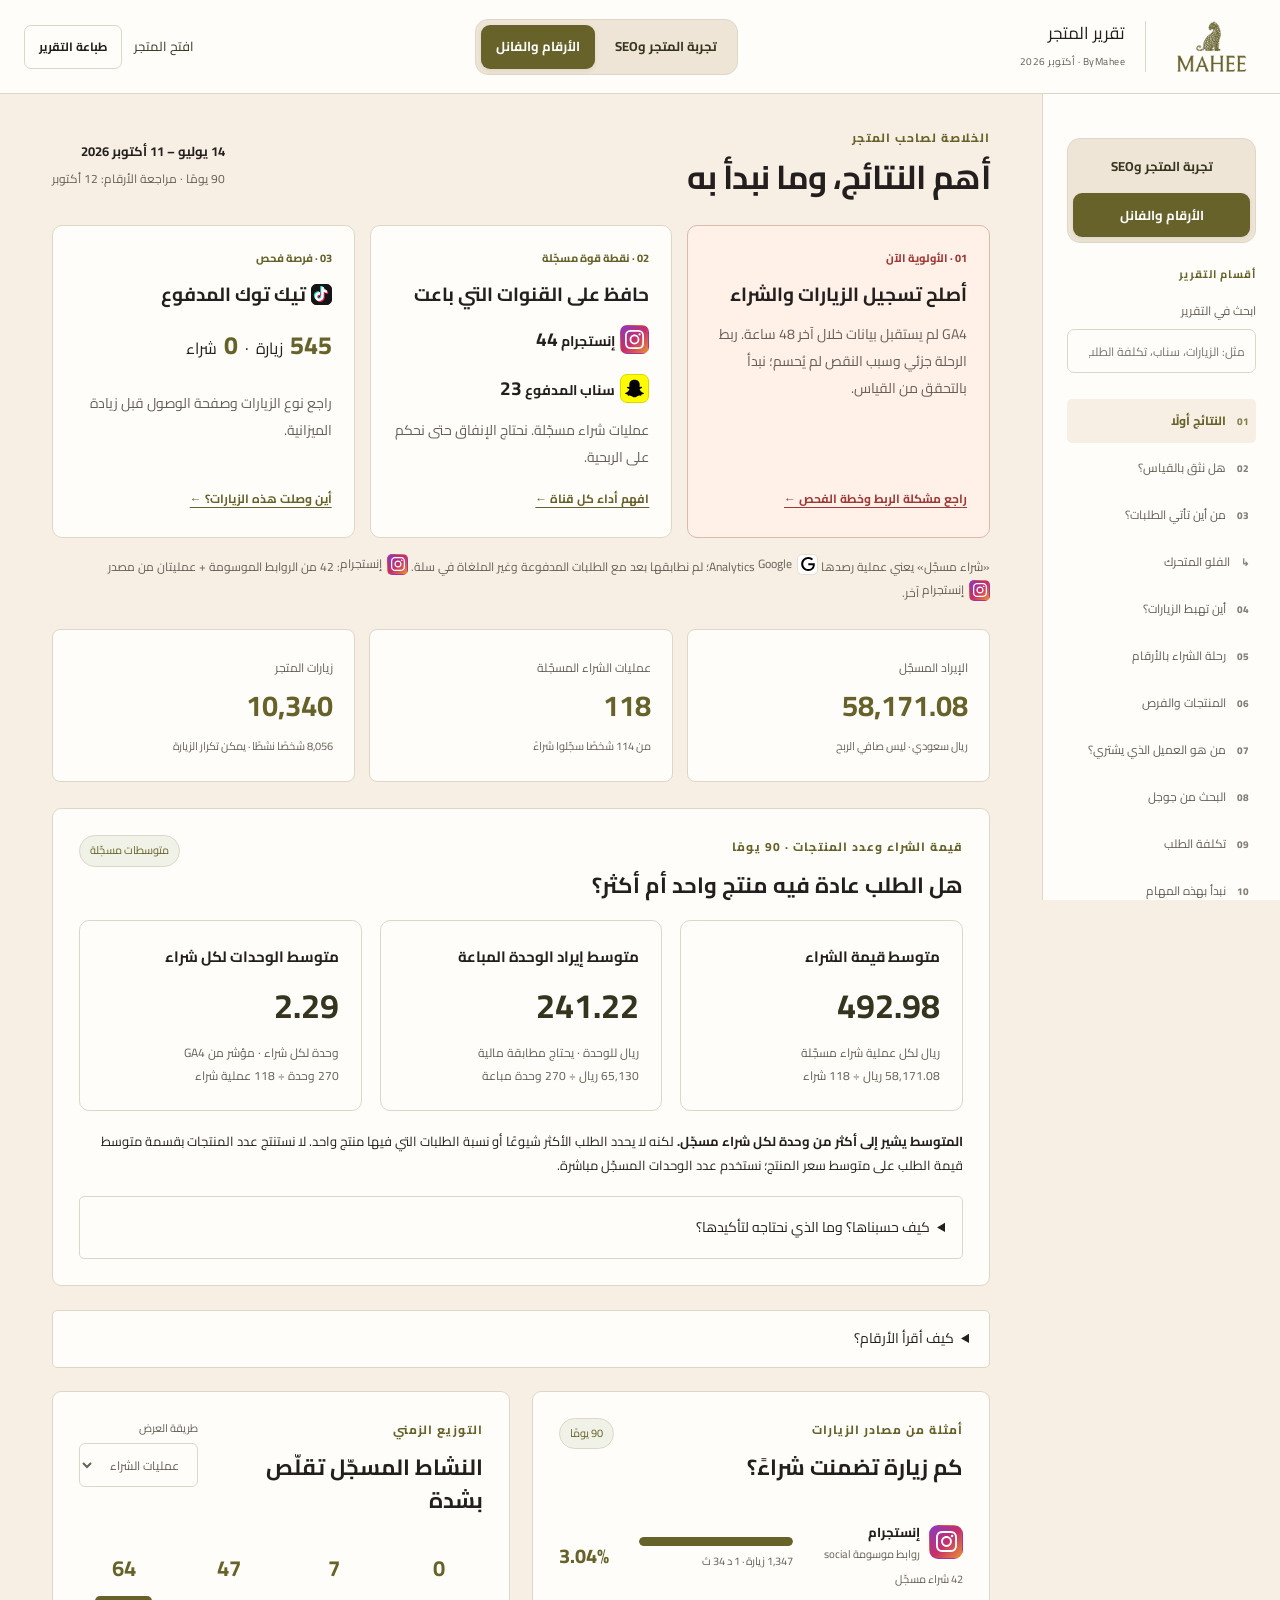
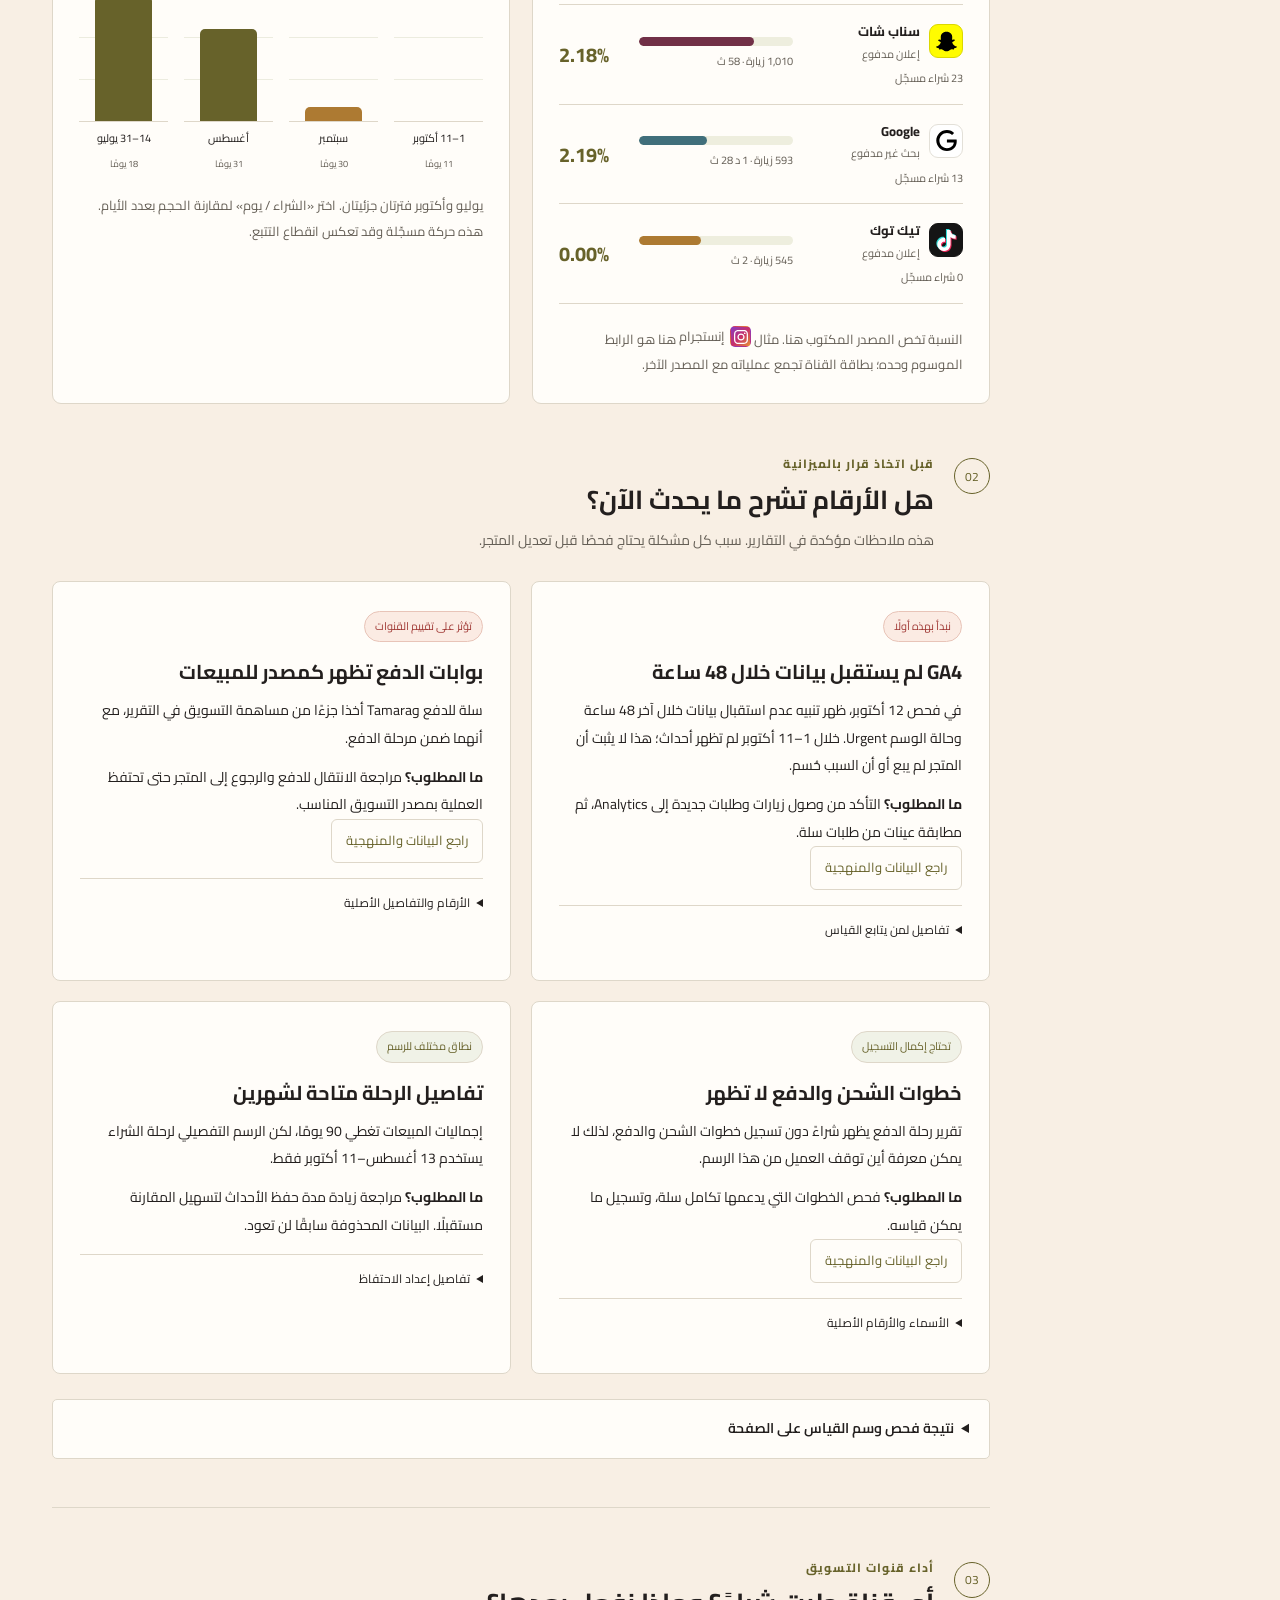
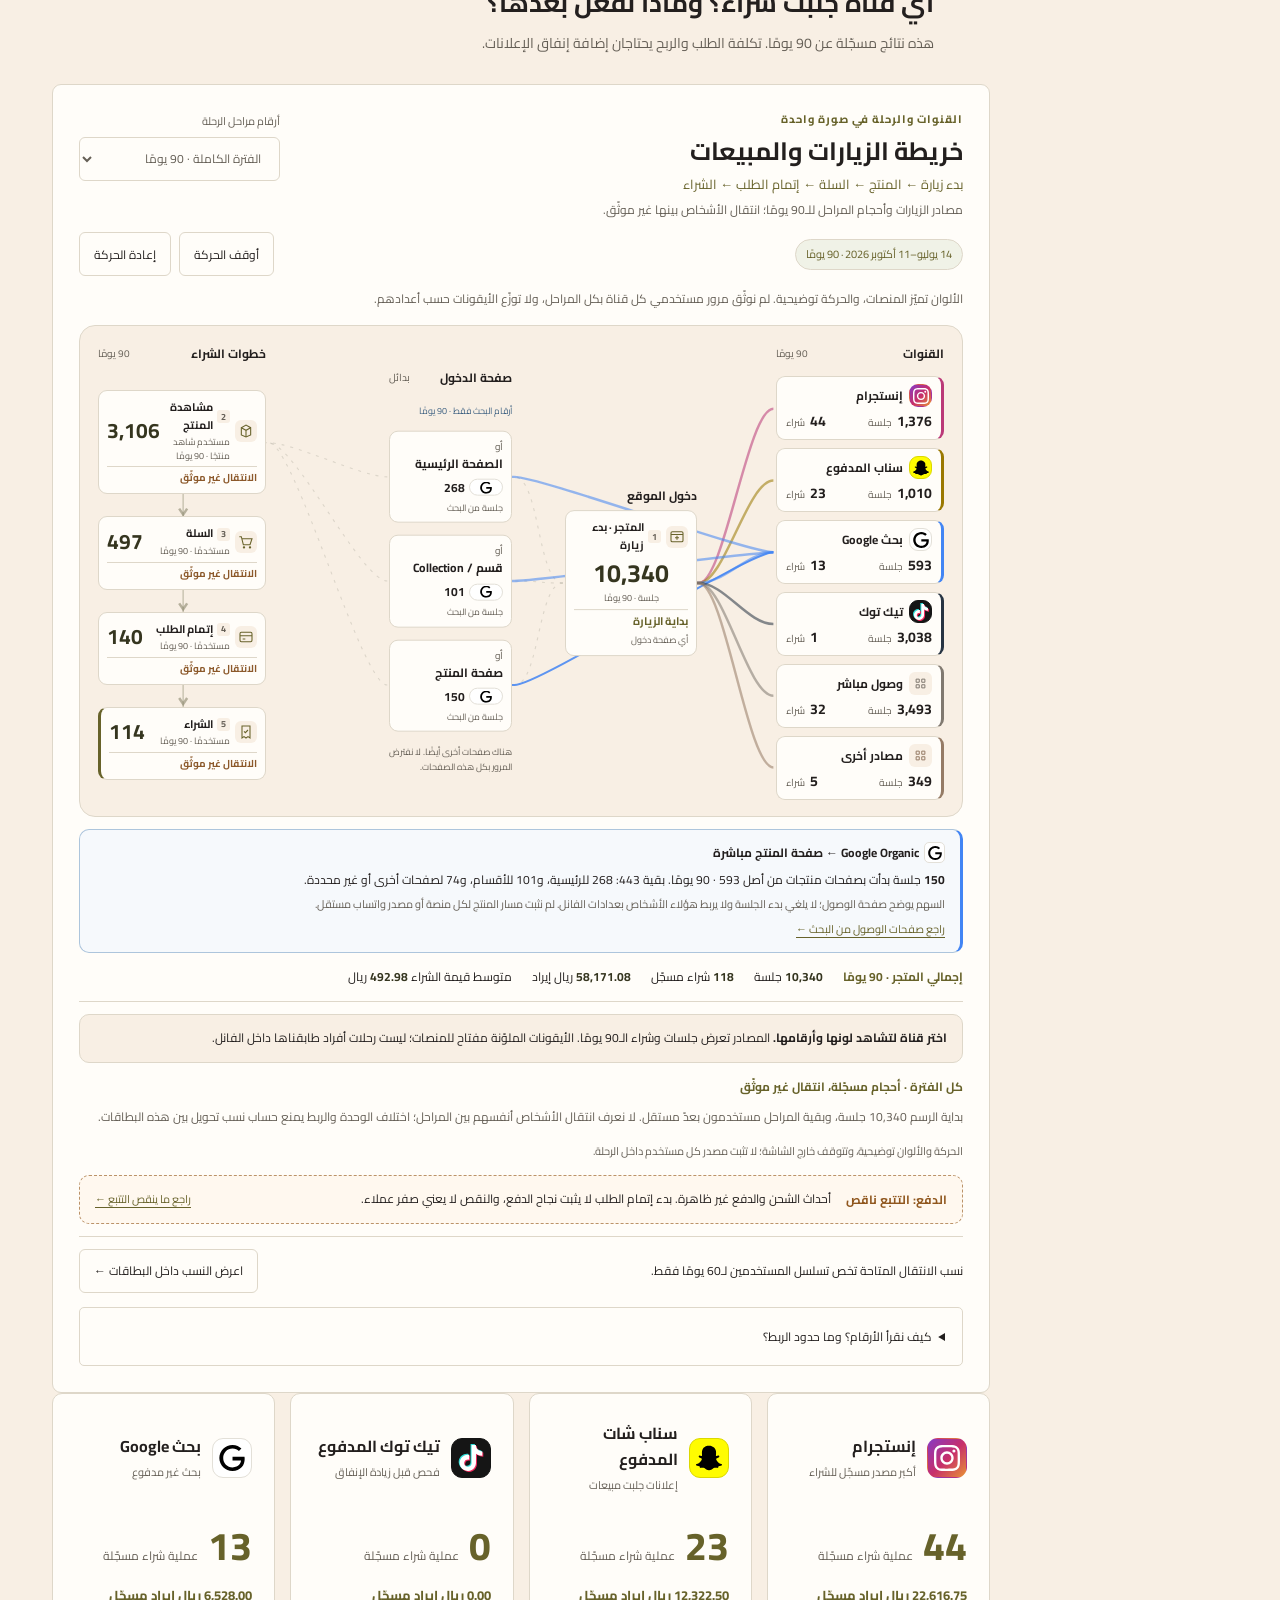
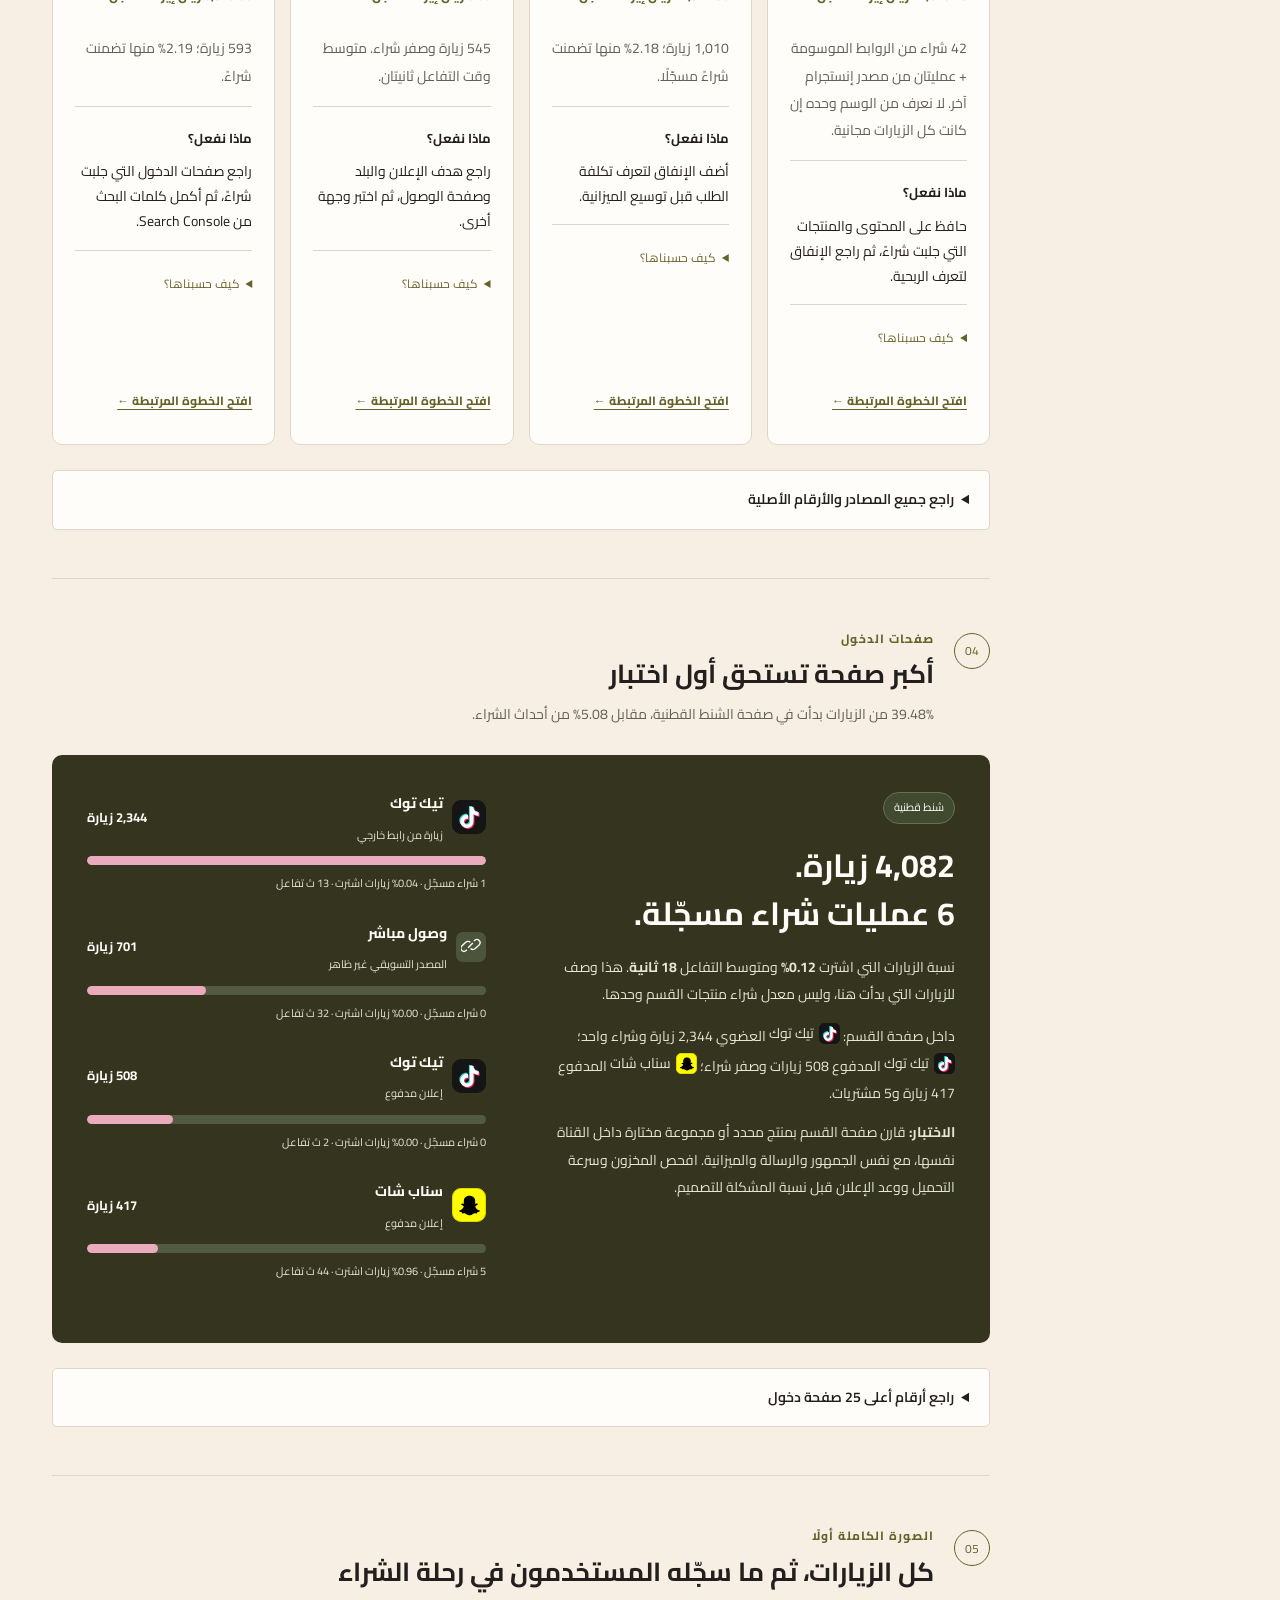
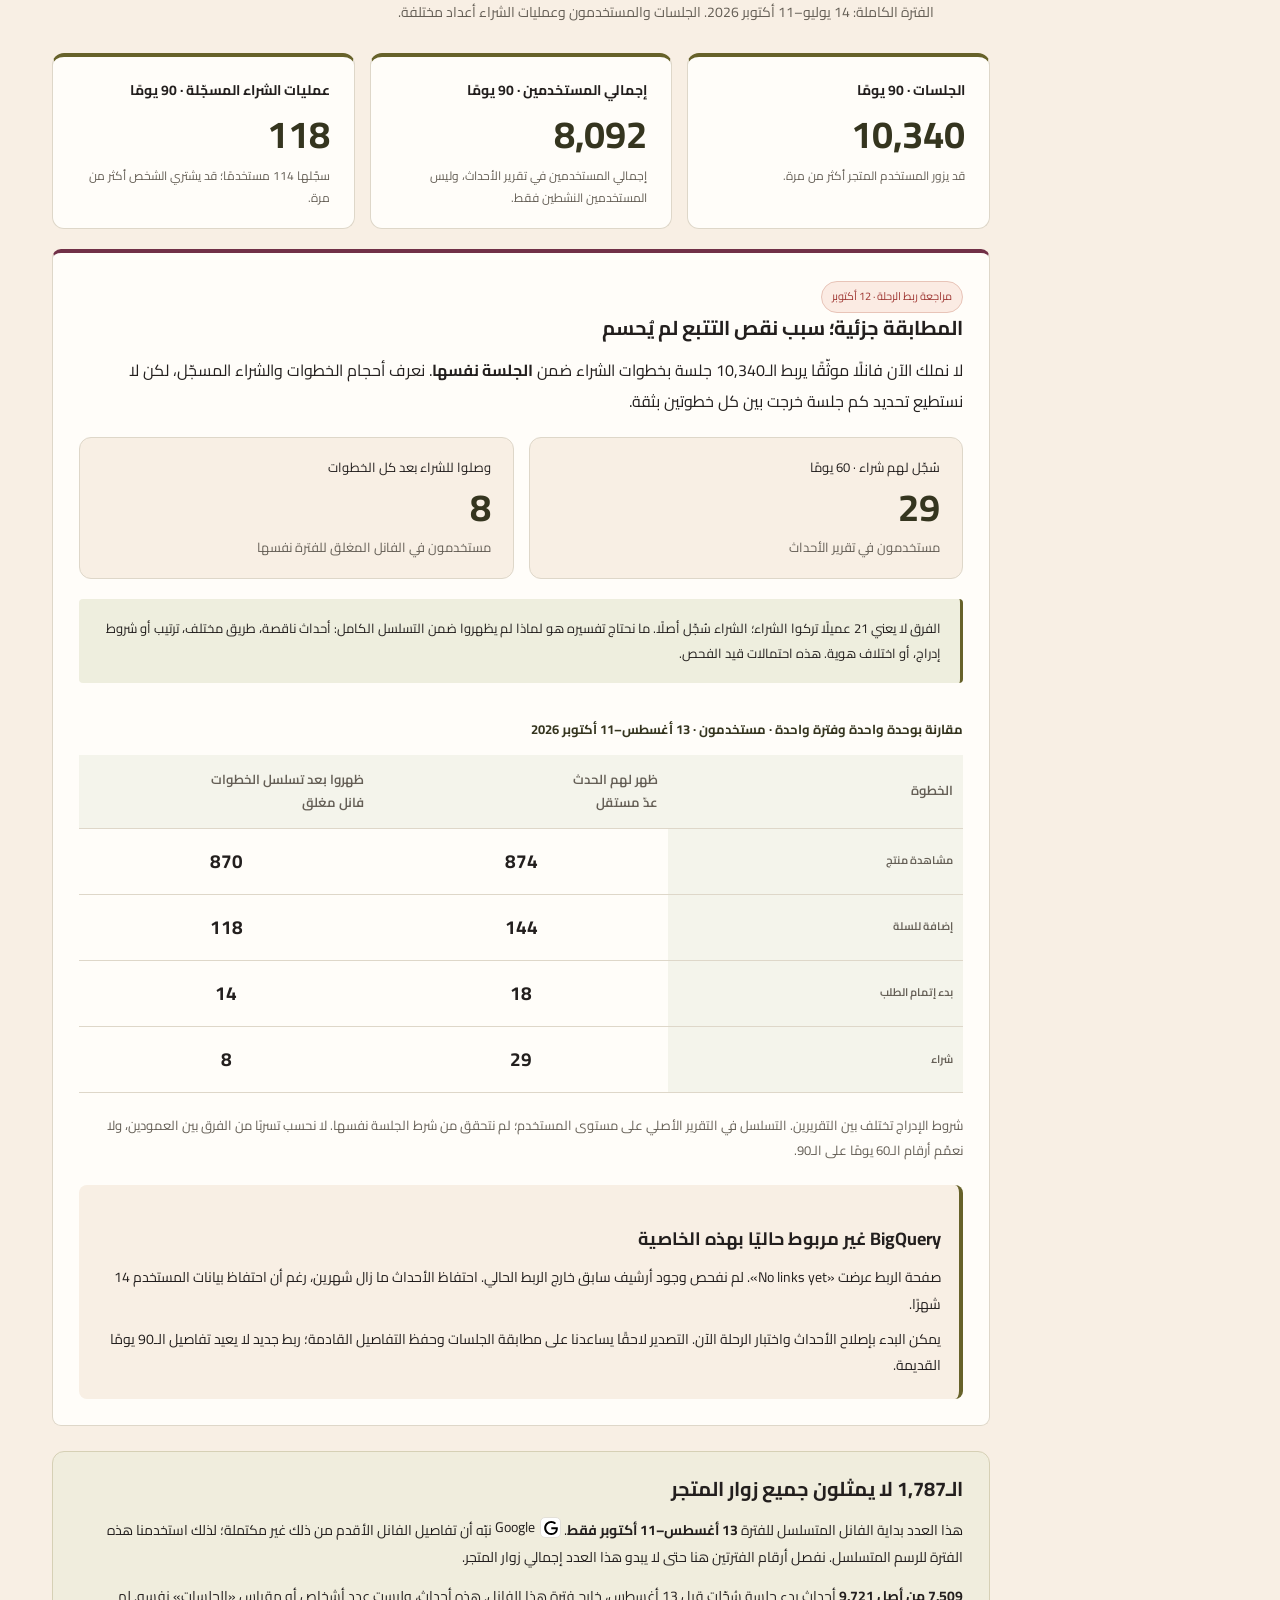
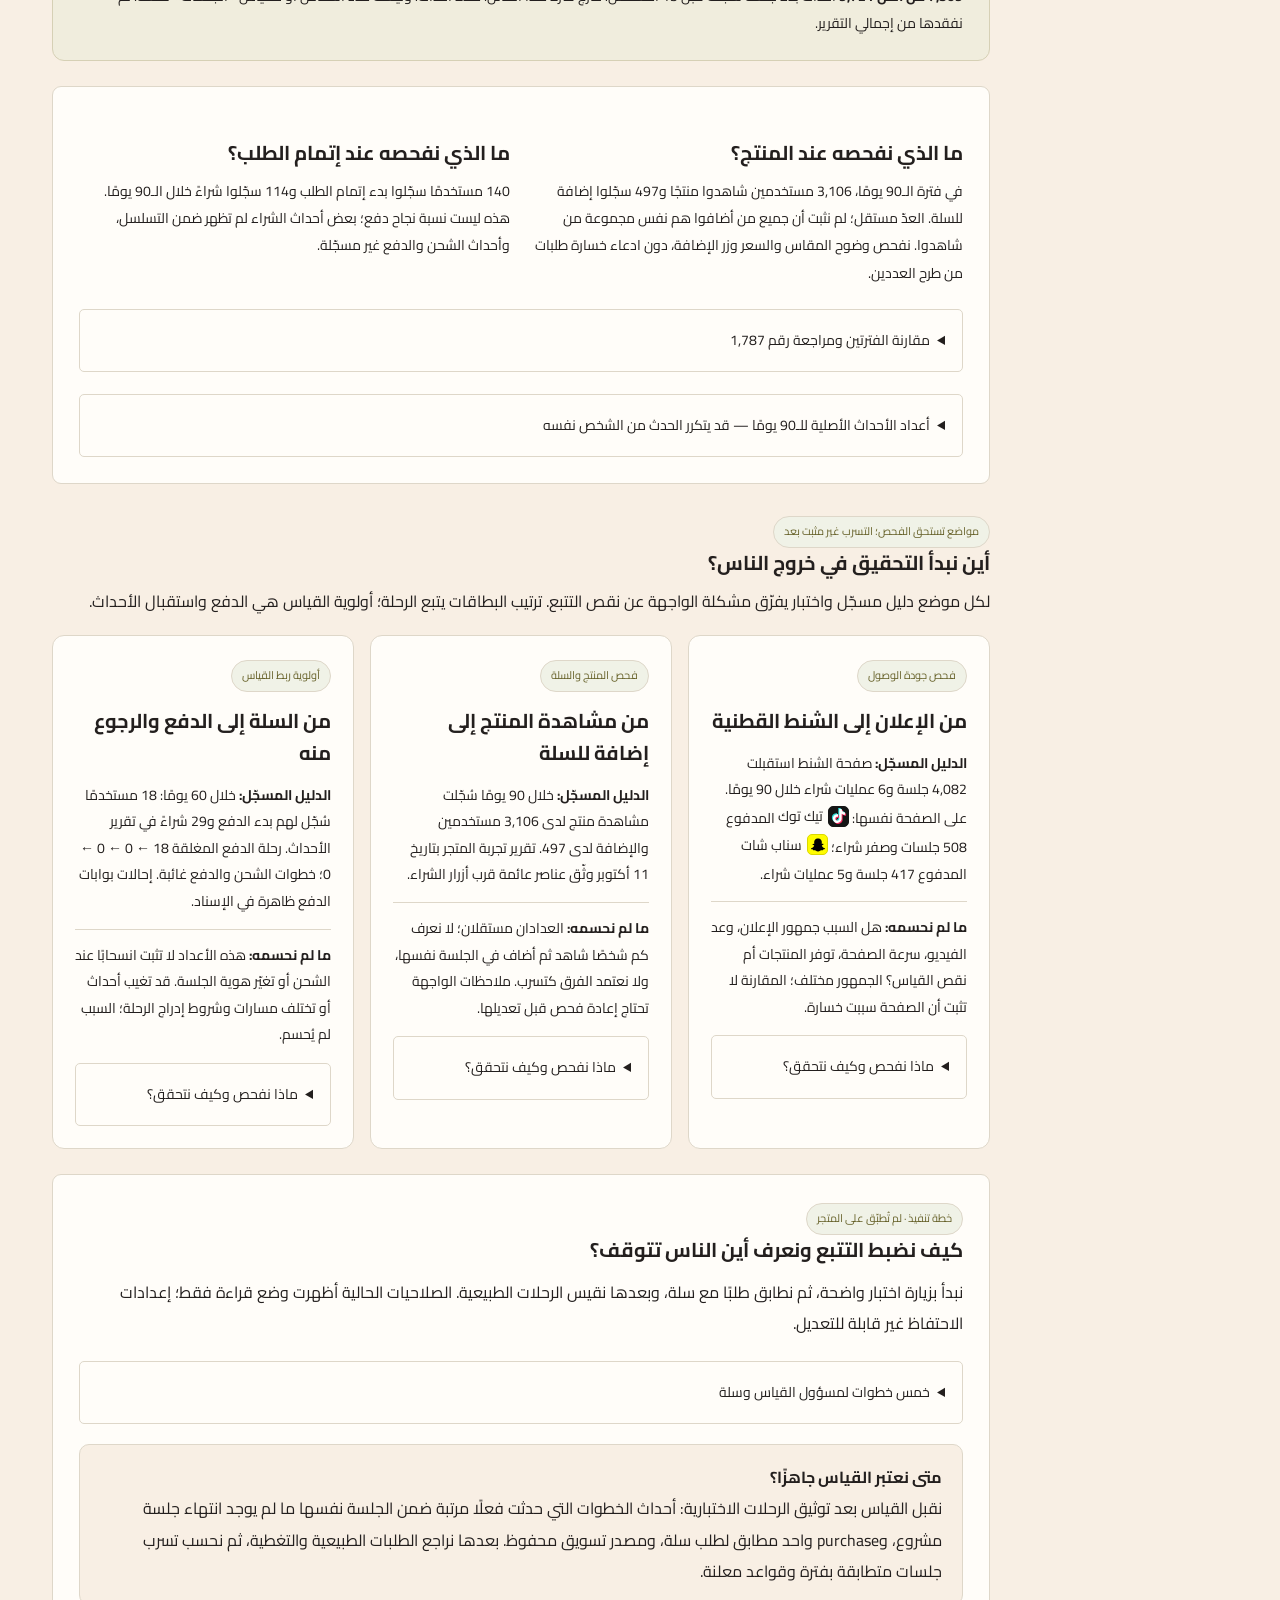
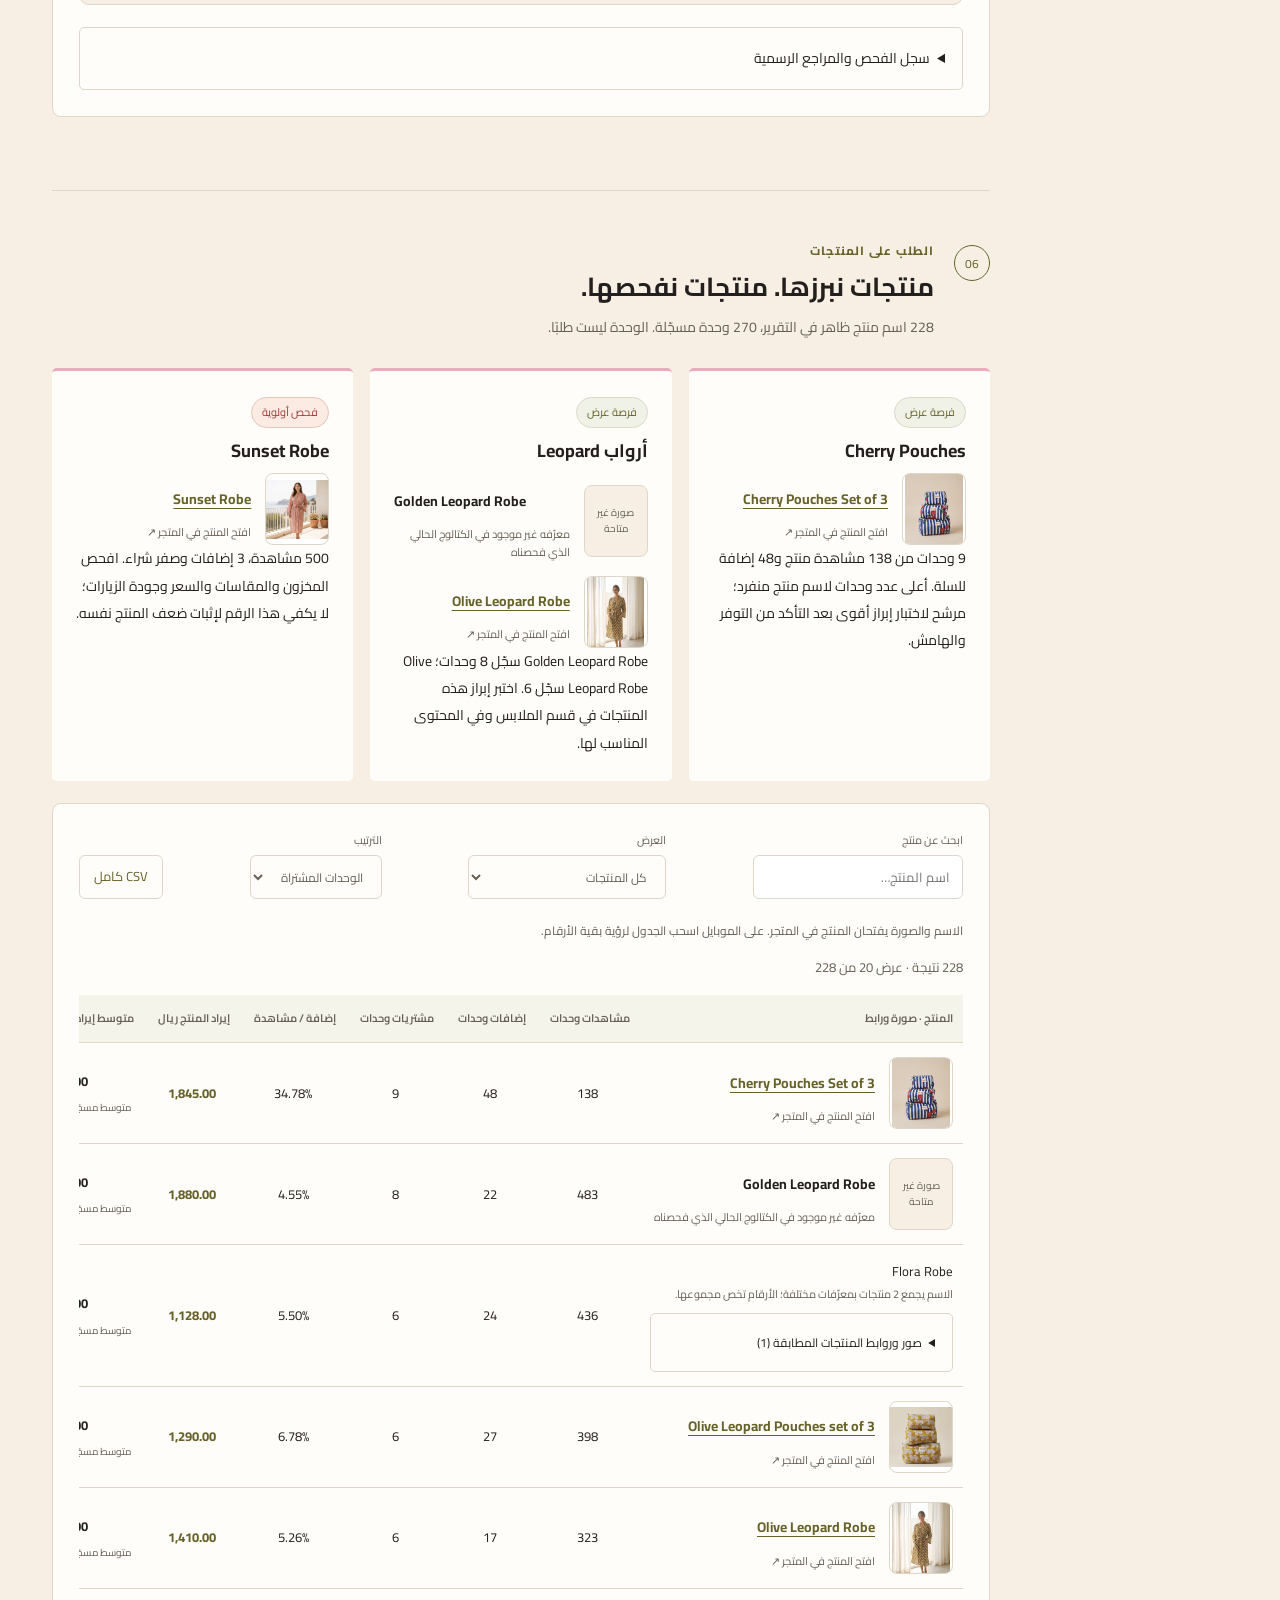
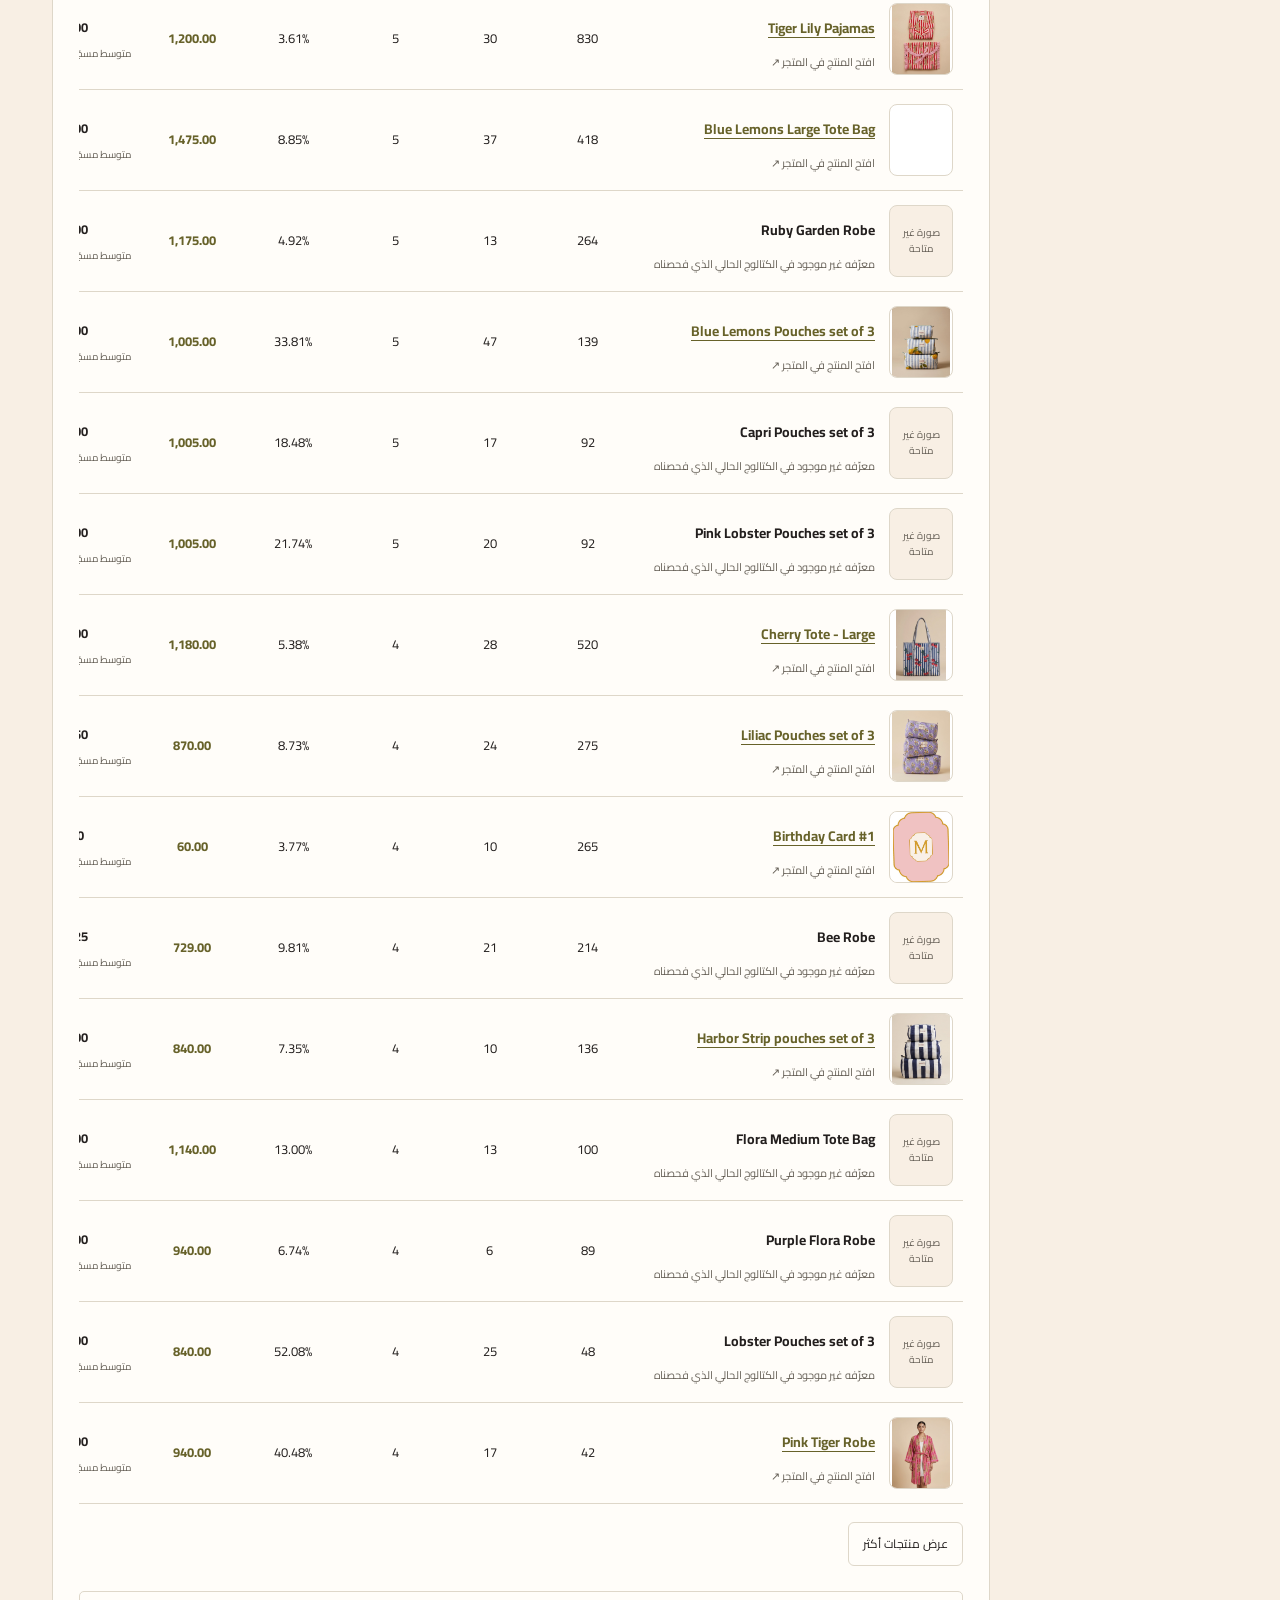
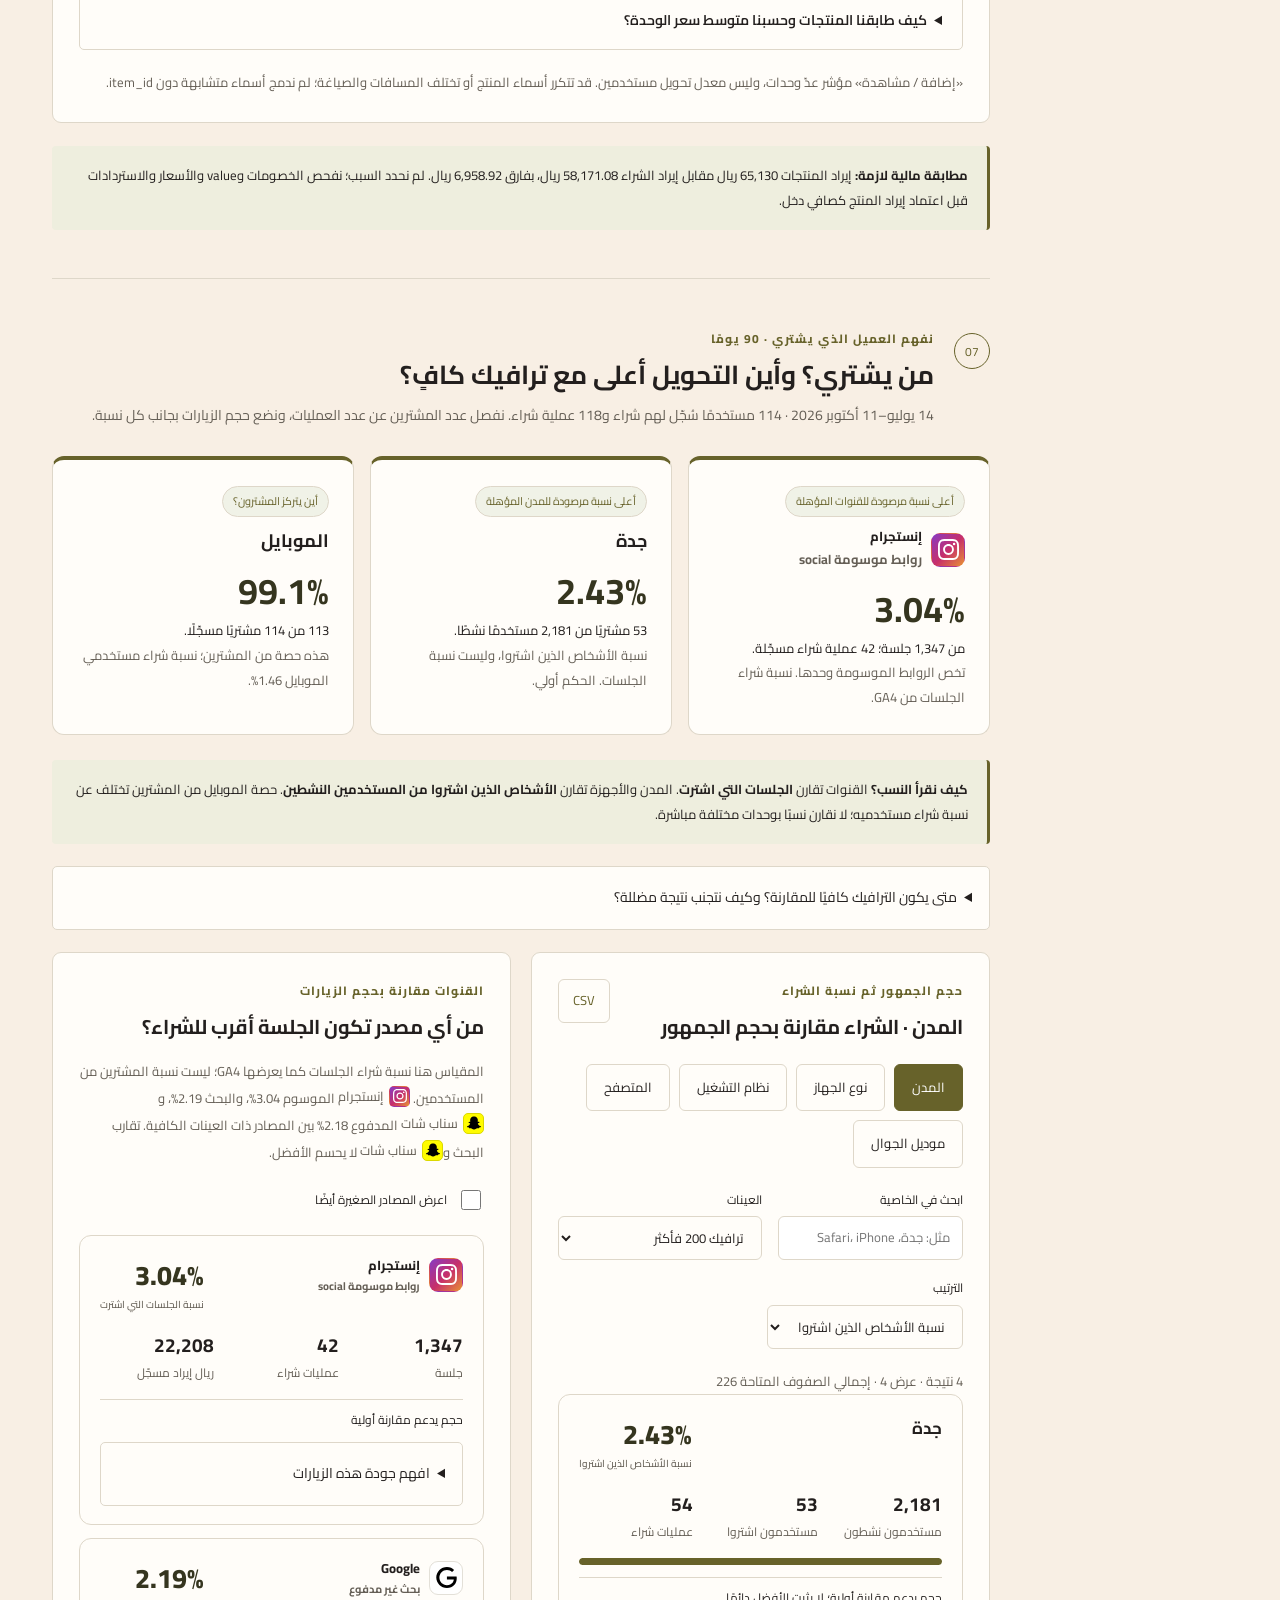
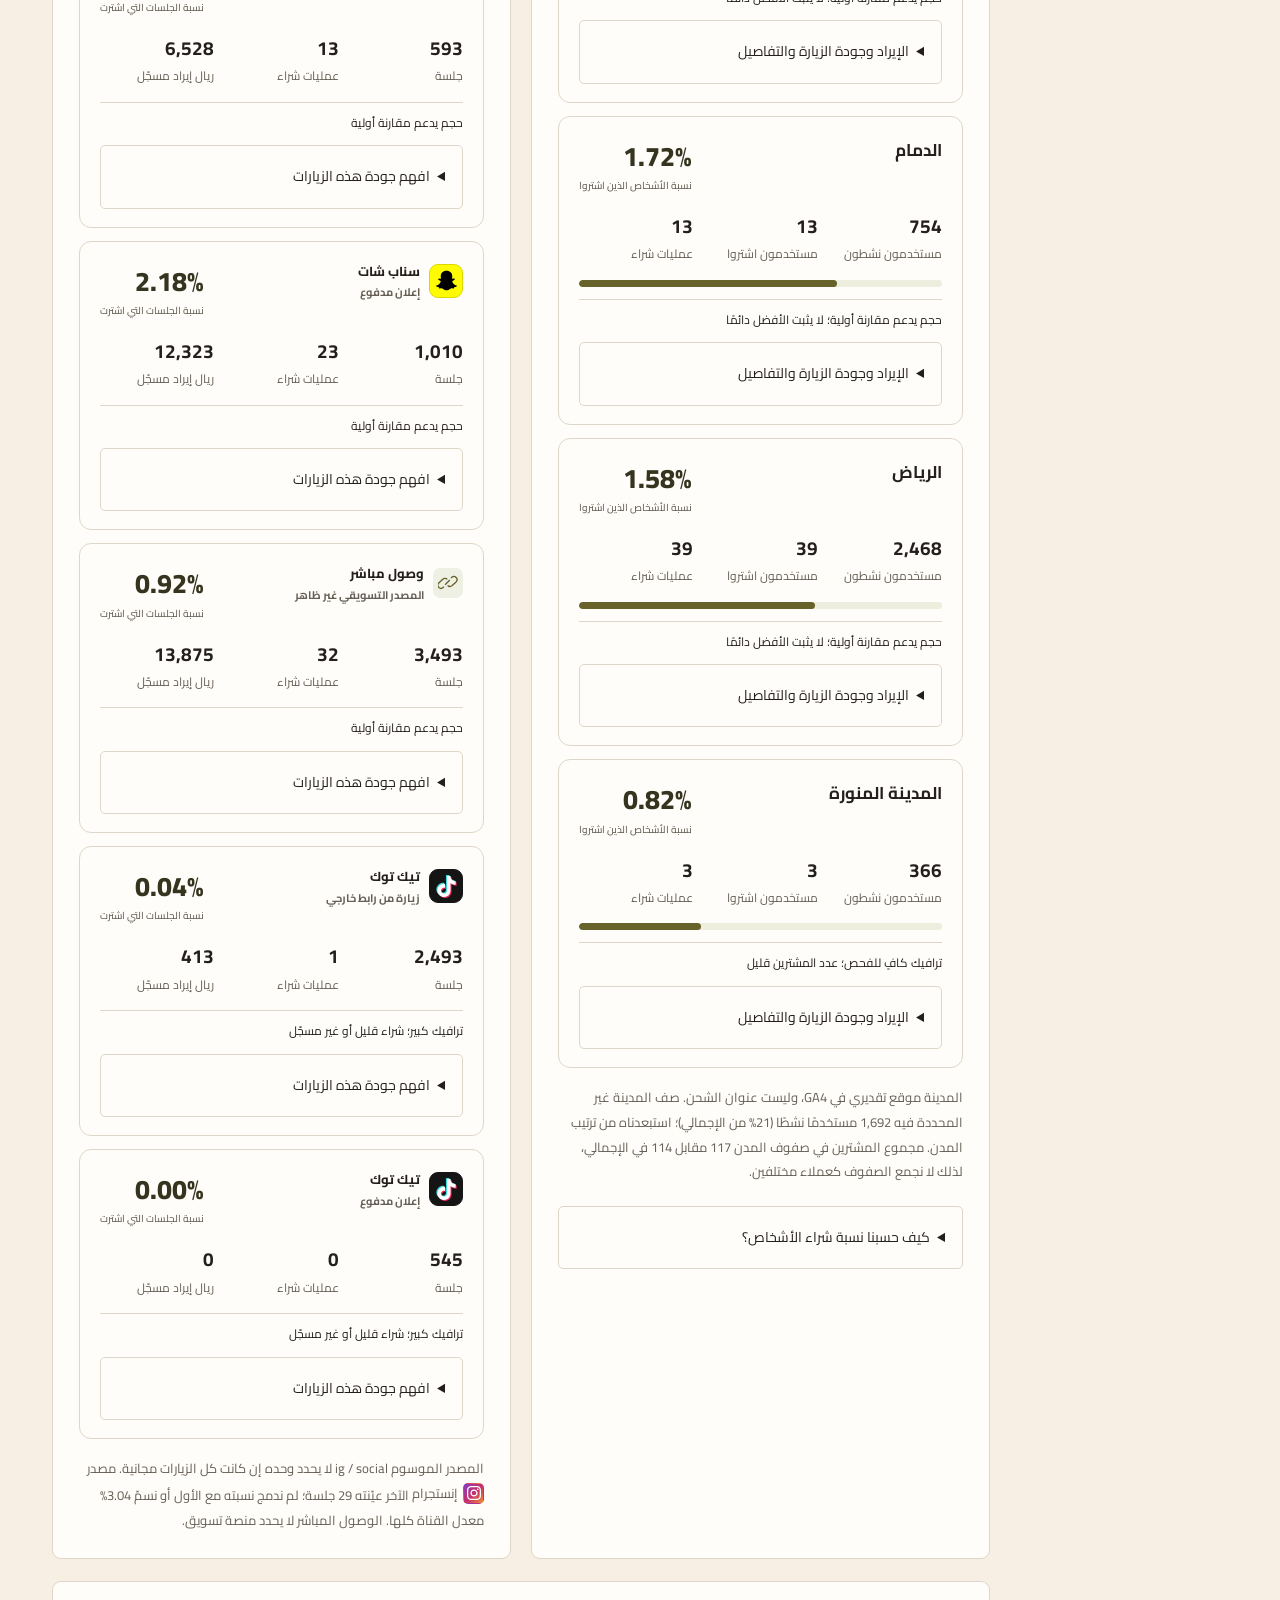
==== commit 4476ed1b: "Clarify sales flow with stacked channels and alternative landing pages" ====
--- a/analytics/index.html
+++ b/analytics/index.html
@@ -1,5 +1,5 @@
 <!doctype html>
-<html lang="ar" dir="rtl"><head><meta charset="utf-8"><meta name="viewport" content="width=device-width,initial-scale=1"><meta name="robots" content="noindex,nofollow"><meta name="description" content="تحليل بيانات ByMahee: المبيعات، القنوات، رحلة الشراء وفرص التحسين."><title>ByMahee · من الزيارة إلى الطلب</title><link rel="stylesheet" href="dashboard.css?v=2.1"><link rel="stylesheet" href="infographics.css?v=3.0"><link rel="stylesheet" href="../report-navigation.css?v=3.0"><link rel="stylesheet" href="tracking-review.css?v=1.0"><link rel="stylesheet" href="buyer-profile.css?v=1.0"><link rel="stylesheet" href="organic-search.css?v=1.0"><link rel="stylesheet" href="product-details.css?v=1.0"><link rel="stylesheet" href="channel-motion.css?v=1.0"><link rel="stylesheet" href="funnel-motion.css?v=3.0"></head>
+<html lang="ar" dir="rtl"><head><meta charset="utf-8"><meta name="viewport" content="width=device-width,initial-scale=1"><meta name="robots" content="noindex,nofollow"><meta name="description" content="تحليل بيانات ByMahee: المبيعات، القنوات، رحلة الشراء وفرص التحسين."><title>ByMahee · من الزيارة إلى الطلب</title><link rel="stylesheet" href="dashboard.css?v=2.1"><link rel="stylesheet" href="infographics.css?v=3.0"><link rel="stylesheet" href="../report-navigation.css?v=3.0"><link rel="stylesheet" href="tracking-review.css?v=1.0"><link rel="stylesheet" href="buyer-profile.css?v=1.0"><link rel="stylesheet" href="organic-search.css?v=1.0"><link rel="stylesheet" href="product-details.css?v=1.0"><link rel="stylesheet" href="channel-motion.css?v=1.0"><link rel="stylesheet" href="funnel-motion.css?v=4.0"></head>
 <body><a class="skip" href="#main">تجاوز إلى المحتوى</a>
 <header class="topbar shell-header"><div class="shell-header-inner"><a class="brand" href="#overview"><img src="assets/mahee-logo.webp" alt="MAHEE" width="100" height="56"><span>تقرير المتجر<br><small>ByMahee · أكتوبر 2026</small></span></a><nav class="report-switch" aria-label="شاشات تقرير المتجر"><a href="../index.html">تجربة المتجر وSEO</a><a href="index.html" aria-current="page">الأرقام والفانل</a></nav><div class="top-actions"><a class="text-link" href="https://bymahee.com/ar" target="_blank" rel="noopener">افتح المتجر</a><button id="print">طباعة التقرير</button><button id="menu" aria-expanded="false" aria-controls="sidebar">فهرس التقرير</button></div></div></header><div class="layout report-layout"><aside id="sidebar" class="sidebar report-sidebar"><nav class="report-switch" aria-label="شاشات تقرير المتجر"><a href="../index.html">تجربة المتجر وSEO</a><a href="index.html" aria-current="page">الأرقام والفانل</a></nav><p class="eyebrow">أقسام التقرير</p><label for="section-search">ابحث في التقرير</label><input id="section-search" type="search" placeholder="مثل: الزيارات، سناب، تكلفة الطلب"><div id="section-search-results" aria-live="polite"></div><nav aria-label="أقسام التحليل"><a href="#overview"><span>01</span> النتائج أولًا</a><a href="#quality"><span>02</span> هل نثق بالقياس؟</a><a href="#channels"><span>03</span> من أين تأتي الطلبات؟</a><a class="motion-nav-link" href="#channel-map"><span>↳</span>الفلو المتحرك</a><a href="#landing"><span>04</span> أين تهبط الزيارات؟</a><a href="#funnel"><span>05</span> رحلة الشراء بالأرقام</a><a href="#products"><span>06</span> المنتجات والفرص</a><a href="#audience"><span>07</span> من هو العميل الذي يشتري؟</a><a href="#organic"><span>08</span> البحث من جوجل</a><a href="#cost"><span>09</span> تكلفة الطلب</a><a href="#actions"><span>10</span> نبدأ بهذه المهام</a><a href="#sources"><span>11</span> المصادر والمنهجية</a></nav><div class="side-footer"><a href="../index.html">تقرير تجربة المتجر ←</a><p>تقرير المتجر · تحليل GA4<br>التقاط: 12 أكتوبر 2026</p></div></aside>
 <main id="main">
@@ -74,4 +74,4 @@
 <section id="sources"><div class="section-title"><span>11</span><div><p class="eyebrow">قابل للمراجعة</p><h2>المصادر وما لا نعرفه بعد</h2></div></div><div class="two-col"><div class="panel"><h3>المصدر والتغطية</h3><p>قراءة تقارير GA4 المصرح بها في المتصفح يوم 12 أكتوبر 2026: القنوات، 24 مصدرًا، أعلى 25 صفحة دخول، تقاطع الشنط القطنية والمصادر، 228 اسم منتج، الأجهزة، المتصفحات، أعلى 10 دول، الأحداث والفانل وإسناد الشراء.</p><p>التقارير المجمّعة تستخدم 100% من البيانات المتاحة. الفانل المتسلسل يستخدم الفترة 13 أغسطس–11 أكتوبر بسبب احتفاظ الأحداث لشهرين. المعاملات: 118 صفًا بمعرّف معاملة و118 purchase وإيراد شراء 58,171.08 ريال.</p><p>الـ118 شراء في GA4 لم تُطابق بطلبات سلة أو حالات السداد والإلغاء. 7,891 مستخدمًا جديدًا لا يعني أن البقية عملاء عائدون؛ لم نحسب معدل تكرار الشراء أو LTV.</p><p>بيانات الإنفاق الخاصة بالمتجر لم تتوفر بعد، لذلك تكلفة الطلب الفعلية غير معروضة.</p><a class="small-button" href="data.json" download>JSON المجمّع</a> <a class="small-button" href="sources.csv" download>مصادر الزيارات CSV</a></div><div class="panel"><h3>البيانات التي تكمل القرار</h3><ul><li>سلة: الطلبات وحالتها والخصومات والاستردادات ومعرّفات المعاملات، دون معلومات العملاء الشخصية.</li><li>Snapchat وTikTok: إنفاق يومي وحملات، ونفس العملة والفترة.</li><li>المخزون والهامش وتكلفة الشحن والدفع لكل فئة.</li><li>Search Console: بحث العلامة مقابل البحث العام، الصفحات والكلمات التي تحقق ظهورًا ونقرات.</li><li>الإعدادات الفعلية للحاوية والموافقة وتتبع الدفع وهوية الجلسة.</li></ul><details><summary>مراجع تفسير القياس ومصدر الشعارات</summary><h3>مراجع تفسير القياس</h3><ul class="references"><li><a href="https://support.google.com/analytics/answer/11080067?hl=en">نطاق الجلسة ونطاق الإسناد</a></li><li><a href="https://support.google.com/analytics/answer/13128171?hl=en">الفانل المفتوح والمغلق</a></li><li><a href="https://support.google.com/analytics/answer/10327750?hl=en">إحالات بوابات الدفع غير المرغوبة</a></li><li><a href="https://support.google.com/analytics/answer/7667196?hl=en">مدة الاحتفاظ بالبيانات</a></li><li><a href="https://github.com/simple-icons/simple-icons">شعارات القنوات: Simple Icons</a></li></ul></details></div></div><details class="technical"><summary>نتيجة مراجعة الأرقام مرة ثانية</summary><p>أعدنا فتح تقارير Google Analytics يوم 12 أكتوبر: مصادر الزيارات، والأحداث، والفانل المفتوح والمغلق. الأعداد مطابقة؛ تمت مطابقة بقية الجداول مع القراءة الأصلية.</p><div id="review-checks" class="review-checks"></div><p class="footnote">الشراء والإيراد مطابقان. فرق زيارات الصفوف عن الإجمالي ما زال بحاجة لتفسير من القياس؛ لم نعدّل الأرقام لإخفائه.</p><a class="small-button" href="data-review.json" download>تنزيل سجل المراجعة</a></details><details><summary>البيانات التي يمكنك تنزيلها ومراجعتها</summary><div id="evidence-list" class="evidence-list"></div></details></section>
 <footer><img src="assets/mahee-logo.webp" alt="MAHEE"><p>قرارات أوضح. تجارب أصغر. قياس يمكن الوثوق به.</p><span>تحليل بتاريخ 12 أكتوبر 2026 · نسخة منشورة على GitHub · لا تتبع ولا خدمات خارجية داخل الداشبورد</span></footer></main></div>
 <dialog id="image-dialog"><div class="dialog-head"><p id="image-caption"></p><button id="close-image">إغلاق</button></div><img id="evidence-image" alt="" hidden></dialog>
-<script id="report-data" type="application/json">{"metadata": {"name": "bymahee", "currency": "SAR", "timezone": "Asia/Riyadh", "captured_at": "2026-10-12", "period_from": "2026-07-14", "period_to": "2026-10-11", "funnel_from": "2026-08-13", "funnel_to": "2026-10-11", "stream_status": "No data received in past 48 hours; collection inactive warning observed", "event_retention_months": 2, "user_retention_months": 14, "is_live_dashboard": false, "ad_spend": null}, "totals": {"sessions": 10340, "active_users": 8056, "new_users": 7891, "total_users": 8092, "purchases": 118, "purchasers": 114, "purchase_revenue": 58171.08, "session_purchase_rate": 1.12, "engagement_rate": 42.12, "items_purchased": 270, "item_revenue": 65130, "items_viewed": 28321, "items_added": 1775, "aov": 492.97525423728814}, "channels": [{"name": "Organic Social", "sessions": 3972.0, "engaged": 1697.0, "engagement": 42.72, "time": "40s", "events_per_session": 8.27, "events": 32860.0, "purchases": 45.0, "session_purchase_rate": 1.11, "revenue": 23029.25}, {"name": "Direct", "sessions": 3493.0, "engaged": 1493.0, "engagement": 42.74, "time": "35s", "events_per_session": 7.78, "events": 27191.0, "purchases": 32.0, "session_purchase_rate": 0.92, "revenue": 13874.73}, {"name": "Paid Social", "sessions": 1557.0, "engaged": 574.0, "engagement": 36.87, "time": "38s", "events_per_session": 8.53, "events": 13283.0, "purchases": 23.0, "session_purchase_rate": 1.41, "revenue": 12322.5}, {"name": "Organic Search", "sessions": 593.0, "engaged": 390.0, "engagement": 65.77, "time": "1m 28s", "events_per_session": 13.43, "events": 7963.0, "purchases": 13.0, "session_purchase_rate": 2.19, "revenue": 6528.0}, {"name": "Unassigned", "sessions": 144.0, "engaged": 0.0, "engagement": 0.0, "time": "58s", "events_per_session": 7.76, "events": 1118.0, "purchases": 0.0, "session_purchase_rate": 0.0, "revenue": 0.0}, {"name": "Referral", "sessions": 100.0, "engaged": 84.0, "engagement": 84.0, "time": "1m 21s", "events_per_session": 13.98, "events": 1398.0, "purchases": 5.0, "session_purchase_rate": 5.0, "revenue": 2416.6}, {"name": "AI Assistant", "sessions": 32.0, "engaged": 24.0, "engagement": 75.0, "time": "35s", "events_per_session": 6.41, "events": 205.0, "purchases": 0.0, "session_purchase_rate": 0.0, "revenue": 0.0}, {"name": "Paid Search", "sessions": 3.0, "engaged": 0.0, "engagement": 0.0, "time": "0s", "events_per_session": 3.0, "events": 9.0, "purchases": 0.0, "session_purchase_rate": 0.0, "revenue": 0.0}], "sources": [{"name": "(direct) / (none)", "sessions": 3493.0, "engaged": 1493.0, "engagement": 42.74, "time": "35s", "events_per_session": 7.78, "events": 27191.0, "purchases": 32.0, "session_purchase_rate": 0.92, "revenue": 13874.73}, {"name": "tiktok.com / referral", "sessions": 2493.0, "engaged": 704.0, "engagement": 28.24, "time": "12s", "events_per_session": 4.46, "events": 11112.0, "purchases": 1.0, "session_purchase_rate": 0.04, "revenue": 412.5}, {"name": "ig / social", "sessions": 1347.0, "engaged": 939.0, "engagement": 69.71, "time": "1m 34s", "events_per_session": 15.69, "events": 21134.0, "purchases": 42.0, "session_purchase_rate": 3.04, "revenue": 22207.75}, {"name": "snapchat / paid", "sessions": 1010.0, "engaged": 543.0, "engagement": 53.76, "time": "58s", "events_per_session": 11.33, "events": 11440.0, "purchases": 23.0, "session_purchase_rate": 2.18, "revenue": 12322.5}, {"name": "google / organic", "sessions": 593.0, "engaged": 390.0, "engagement": 65.77, "time": "1m 28s", "events_per_session": 13.43, "events": 7963.0, "purchases": 13.0, "session_purchase_rate": 2.19, "revenue": 6528.0}, {"name": "tiktok / paid", "sessions": 545.0, "engaged": 31.0, "engagement": 5.69, "time": "2s", "events_per_session": 3.38, "events": 1843.0, "purchases": 0.0, "session_purchase_rate": 0.0, "revenue": 0.0}, {"name": "(not set)", "sessions": 144.0, "engaged": 0.0, "engagement": 0.0, "time": "58s", "events_per_session": 7.76, "events": 1118.0, "purchases": 0.0, "session_purchase_rate": 0.0, "revenue": 0.0}, {"name": "l.wl.co / referral", "sessions": 51.0, "engaged": 44.0, "engagement": 86.27, "time": "2m 06s", "events_per_session": 21.16, "events": 1079.0, "purchases": 4.0, "session_purchase_rate": 7.84, "revenue": 1932.6}, {"name": "lm.facebook.com / referral", "sessions": 47.0, "engaged": 18.0, "engagement": 38.3, "time": "4s", "events_per_session": 4.68, "events": 220.0, "purchases": 0.0, "session_purchase_rate": 0.0, "revenue": 0.0}, {"name": "bymahee.com / referral", "sessions": 36.0, "engaged": 34.0, "engagement": 94.44, "time": "40s", "events_per_session": 6.56, "events": 236.0, "purchases": 0.0, "session_purchase_rate": 0.0, "revenue": 0.0}, {"name": "chatgpt.com / ai-assistant", "sessions": 32.0, "engaged": 24.0, "engagement": 75.0, "time": "35s", "events_per_session": 6.41, "events": 205.0, "purchases": 0.0, "session_purchase_rate": 0.0, "revenue": 0.0}, {"name": "l.instagram.com / referral", "sessions": 29.0, "engaged": 22.0, "engagement": 75.86, "time": "52s", "events_per_session": 10.07, "events": 292.0, "purchases": 2.0, "session_purchase_rate": 6.9, "revenue": 409.0}, {"name": "pay.salla.sa / referral", "sessions": 9.0, "engaged": 4.0, "engagement": 44.44, "time": "14s", "events_per_session": 6.22, "events": 56.0, "purchases": 1.0, "session_purchase_rate": 11.11, "revenue": 484.0}, {"name": "facebook.com / referral", "sessions": 8.0, "engaged": 5.0, "engagement": 62.5, "time": "4s", "events_per_session": 4.25, "events": 34.0, "purchases": 0.0, "session_purchase_rate": 0.0, "revenue": 0.0}, {"name": "m.facebook.com / referral", "sessions": 6.0, "engaged": 0.0, "engagement": 0.0, "time": "0s", "events_per_session": 3.17, "events": 19.0, "purchases": 0.0, "session_purchase_rate": 0.0, "revenue": 0.0}, {"name": "snapchat.com / referral", "sessions": 6.0, "engaged": 3.0, "engagement": 50.0, "time": "17s", "events_per_session": 4.17, "events": 25.0, "purchases": 0.0, "session_purchase_rate": 0.0, "revenue": 0.0}, {"name": "google / cpc", "sessions": 3.0, "engaged": 0.0, "engagement": 0.0, "time": "0s", "events_per_session": 3.0, "events": 9.0, "purchases": 0.0, "session_purchase_rate": 0.0, "revenue": 0.0}, {"name": "ads.snapchat.com / referral", "sessions": 1.0, "engaged": 1.0, "engagement": 100.0, "time": "5s", "events_per_session": 4.0, "events": 4.0, "purchases": 0.0, "session_purchase_rate": 0.0, "revenue": 0.0}, {"name": "bylunad.com / referral", "sessions": 1.0, "engaged": 0.0, "engagement": 0.0, "time": "0s", "events_per_session": 3.0, "events": 3.0, "purchases": 0.0, "session_purchase_rate": 0.0, "revenue": 0.0}, {"name": "checkout.tamara.co / referral", "sessions": 1.0, "engaged": 1.0, "engagement": 100.0, "time": "1m 10s", "events_per_session": 18.0, "events": 18.0, "purchases": 0.0, "session_purchase_rate": 0.0, "revenue": 0.0}, {"name": "l.facebook.com / referral", "sessions": 1.0, "engaged": 0.0, "engagement": 0.0, "time": "7s", "events_per_session": 5.0, "events": 5.0, "purchases": 0.0, "session_purchase_rate": 0.0, "revenue": 0.0}, {"name": "portal.salla.partners / referral", "sessions": 1.0, "engaged": 0.0, "engagement": 0.0, "time": "0s", "events_per_session": 2.0, "events": 2.0, "purchases": 0.0, "session_purchase_rate": 0.0, "revenue": 0.0}, {"name": "snapchat / social", "sessions": 1.0, "engaged": 1.0, "engagement": 100.0, "time": "1m 28s", "events_per_session": 15.0, "events": 15.0, "purchases": 0.0, "session_purchase_rate": 0.0, "revenue": 0.0}, {"name": "tamara.lightning.force.com / referral", "sessions": 1.0, "engaged": 1.0, "engagement": 100.0, "time": "7s", "events_per_session": 4.0, "events": 4.0, "purchases": 0.0, "session_purchase_rate": 0.0, "revenue": 0.0}], "products": [{"name": "Tiger Lily Pajamas", "views": 830.0, "adds": 30.0, "units": 5.0, "revenue": 1200.0}, {"name": "Tiger Lily Large Tote", "views": 607.0, "adds": 39.0, "units": 2.0, "revenue": 590.0}, {"name": "Cherry Tote - Large", "views": 520.0, "adds": 28.0, "units": 4.0, "revenue": 1180.0}, {"name": "Olive Leopard Duffle", "views": 517.0, "adds": 16.0, "units": 2.0, "revenue": 690.0}, {"name": "Sunset Robe", "views": 500.0, "adds": 3.0, "units": 0.0, "revenue": 0.0}, {"name": "Golden Leopard Robe", "views": 483.0, "adds": 22.0, "units": 8.0, "revenue": 1880.0}, {"name": "Congratulations Card", "views": 481.0, "adds": 3.0, "units": 1.0, "revenue": 10.0}, {"name": "Vintage Rose Tote - Small", "views": 441.0, "adds": 11.0, "units": 1.0, "revenue": 275.0}, {"name": "Flora Robe", "views": 436.0, "adds": 24.0, "units": 6.0, "revenue": 1128.0}, {"name": "Barbie Pouches set of 3", "views": 430.0, "adds": 20.0, "units": 2.0, "revenue": 420.0}, {"name": "Dusty Duffle", "views": 419.0, "adds": 11.0, "units": 2.0, "revenue": 690.0}, {"name": "Blue Lemons Large Tote Bag", "views": 418.0, "adds": 37.0, "units": 5.0, "revenue": 1475.0}, {"name": "Candy Strip Tote-Small", "views": 412.0, "adds": 8.0, "units": 0.0, "revenue": 0.0}, {"name": "Capri Pajama with bag", "views": 411.0, "adds": 8.0, "units": 0.0, "revenue": 0.0}, {"name": "Vintage Robe", "views": 410.0, "adds": 17.0, "units": 3.0, "revenue": 564.0}, {"name": "Golden Lavender Pouches set of 3", "views": 403.0, "adds": 17.0, "units": 3.0, "revenue": 900.0}, {"name": "Olive Leopard Pouches set of 3", "views": 398.0, "adds": 27.0, "units": 6.0, "revenue": 1290.0}, {"name": "Tiger Pajamas with Bag", "views": 394.0, "adds": 14.0, "units": 1.0, "revenue": 250.0}, {"name": "Dusty Hair Organizer Bag", "views": 385.0, "adds": 9.0, "units": 0.0, "revenue": 0.0}, {"name": "Liliac Tote-Small", "views": 375.0, "adds": 16.0, "units": 2.0, "revenue": 460.0}, {"name": "Lobster Bay Duffle", "views": 367.0, "adds": 6.0, "units": 1.0, "revenue": 345.0}, {"name": "Barbie Duffle", "views": 364.0, "adds": 5.0, "units": 0.0, "revenue": 0.0}, {"name": "Golden Lavender Duffle", "views": 364.0, "adds": 8.0, "units": 0.0, "revenue": 0.0}, {"name": "Pink Tiger Pajamas with Bag", "views": 356.0, "adds": 21.0, "units": 2.0, "revenue": 475.0}, {"name": "Ocean Tote - Large", "views": 354.0, "adds": 7.0, "units": 0.0, "revenue": 0.0}, {"name": "Red Flora Robe", "views": 344.0, "adds": 12.0, "units": 2.0, "revenue": 376.0}, {"name": "Barbie Large Tote", "views": 334.0, "adds": 16.0, "units": 1.0, "revenue": 295.0}, {"name": "Olive Leopard Robe", "views": 323.0, "adds": 17.0, "units": 6.0, "revenue": 1410.0}, {"name": "Lobster Bay Pouches set of 3", "views": 317.0, "adds": 7.0, "units": 2.0, "revenue": 420.0}, {"name": "Orange Tiger Tote-Medium", "views": 310.0, "adds": 37.0, "units": 3.0, "revenue": 855.0}, {"name": "Dune Duffle", "views": 309.0, "adds": 13.0, "units": 2.0, "revenue": 520.0}, {"name": "Dusty Pouches set of 3", "views": 303.0, "adds": 19.0, "units": 2.0, "revenue": 390.0}, {"name": "Harbor Large Tote", "views": 301.0, "adds": 11.0, "units": 2.0, "revenue": 472.0}, {"name": "Liliac Pouches set of 3", "views": 275.0, "adds": 24.0, "units": 4.0, "revenue": 870.0}, {"name": "Blue Shell Duffle Bag", "views": 274.0, "adds": 4.0, "units": 0.0, "revenue": 0.0}, {"name": "Black Clutch", "views": 273.0, "adds": 3.0, "units": 0.0, "revenue": 0.0}, {"name": "Pink Heart Pouches set of 3", "views": 267.0, "adds": 13.0, "units": 0.0, "revenue": 0.0}, {"name": "Pink Metallic Clutch", "views": 267.0, "adds": 1.0, "units": 0.0, "revenue": 0.0}, {"name": "Birthday Card #1", "views": 265.0, "adds": 10.0, "units": 4.0, "revenue": 60.0}, {"name": "Ruby Garden Robe", "views": 264.0, "adds": 13.0, "units": 5.0, "revenue": 1175.0}, {"name": "Blue shell Tote Bag- Medium", "views": 263.0, "adds": 10.0, "units": 1.0, "revenue": 285.0}, {"name": "Lobster Hair Organizer Bag", "views": 261.0, "adds": 2.0, "units": 1.0, "revenue": 225.0}, {"name": "Heartbeat Pajamas with Bag", "views": 252.0, "adds": 11.0, "units": 0.0, "revenue": 0.0}, {"name": "Pastel Duffle", "views": 240.0, "adds": 0.0, "units": 0.0, "revenue": 0.0}, {"name": "Lavender Duffle Bag", "views": 239.0, "adds": 8.0, "units": 1.0, "revenue": 345.0}, {"name": "Harbor Stripe Duffle", "views": 223.0, "adds": 9.0, "units": 1.0, "revenue": 345.0}, {"name": "Moonlit Pouches set of 3", "views": 222.0, "adds": 9.0, "units": 0.0, "revenue": 0.0}, {"name": "Bee Robe", "views": 214.0, "adds": 21.0, "units": 4.0, "revenue": 729.0}, {"name": "Pink Flora Robe", "views": 211.0, "adds": 10.0, "units": 3.0, "revenue": 685.0}, {"name": "Candy Strip Pouches set of 3", "views": 205.0, "adds": 15.0, "units": 2.0, "revenue": 390.0}, {"name": "Wild Leopard Robe", "views": 193.0, "adds": 6.0, "units": 0.0, "revenue": 0.0}, {"name": "Green Flora Robe", "views": 190.0, "adds": 7.0, "units": 0.0, "revenue": 0.0}, {"name": "Blue Metallic Clutch", "views": 189.0, "adds": 2.0, "units": 0.0, "revenue": 0.0}, {"name": "Midnight Bloom Duffel", "views": 185.0, "adds": 3.0, "units": 1.0, "revenue": 345.0}, {"name": "Seashells Tote -Large", "views": 185.0, "adds": 11.0, "units": 1.0, "revenue": 295.0}, {"name": "Pink Lemons Tote-Large", "views": 181.0, "adds": 10.0, "units": 2.0, "revenue": 590.0}, {"name": "Cotton Candy Medium Clutch", "views": 171.0, "adds": 2.0, "units": 0.0, "revenue": 0.0}, {"name": "Orange Tiger Robe", "views": 164.0, "adds": 11.0, "units": 3.0, "revenue": 705.0}, {"name": "Cherry Duffle Bag", "views": 162.0, "adds": 9.0, "units": 3.0, "revenue": 1035.0}, {"name": "Olive Leopard Tote- Large", "views": 161.0, "adds": 12.0, "units": 1.0, "revenue": 295.0}, {"name": "Pink Lobster Tote- Large", "views": 159.0, "adds": 13.0, "units": 1.0, "revenue": 295.0}, {"name": "Capri Tote Bag- Large", "views": 158.0, "adds": 6.0, "units": 3.0, "revenue": 885.0}, {"name": "Lime Pajamas with Bag", "views": 155.0, "adds": 0.0, "units": 0.0, "revenue": 0.0}, {"name": "Capri Duffle", "views": 151.0, "adds": 2.0, "units": 0.0, "revenue": 0.0}, {"name": "Ocean Robe", "views": 150.0, "adds": 9.0, "units": 2.0, "revenue": 470.0}, {"name": "Pink Tiger Tote- Medium", "views": 150.0, "adds": 33.0, "units": 2.0, "revenue": 570.0}, {"name": "Golden Leopard Pouches set of 3", "views": 146.0, "adds": 4.0, "units": 1.0, "revenue": 225.0}, {"name": "Bronze Metallic Clutch- Medium", "views": 142.0, "adds": 8.0, "units": 0.0, "revenue": 0.0}, {"name": "Oyster Pouches set of 3", "views": 142.0, "adds": 5.0, "units": 1.0, "revenue": 225.0}, {"name": "Blue Shell Pouches set of 3", "views": 141.0, "adds": 27.0, "units": 2.0, "revenue": 420.0}, {"name": "Blue Lemons Pouches set of 3", "views": 139.0, "adds": 47.0, "units": 5.0, "revenue": 1005.0}, {"name": "Cherry Pouches Set of 3", "views": 138.0, "adds": 48.0, "units": 9.0, "revenue": 1845.0}, {"name": "Harbor Strip pouches set of 3", "views": 136.0, "adds": 10.0, "units": 4.0, "revenue": 840.0}, {"name": "Heart Shoulder Bag", "views": 134.0, "adds": 2.0, "units": 1.0, "revenue": 155.0}, {"name": "Peach Blossom Robe", "views": 129.0, "adds": 5.0, "units": 1.0, "revenue": 235.0}, {"name": "Cherry Dark blue Tote Bag- Medium", "views": 128.0, "adds": 9.0, "units": 0.0, "revenue": 0.0}, {"name": "Golden Hour Robe", "views": 122.0, "adds": 10.0, "units": 2.0, "revenue": 470.0}, {"name": "Cotton Candy Small Clutch", "views": 121.0, "adds": 3.0, "units": 0.0, "revenue": 0.0}, {"name": "Lemon Large Tote Bag", "views": 118.0, "adds": 8.0, "units": 1.0, "revenue": 295.0}, {"name": "Lemons Pouches set of 3", "views": 113.0, "adds": 21.0, "units": 3.0, "revenue": 645.0}, {"name": "Lava Wave Clutch", "views": 110.0, "adds": 1.0, "units": 0.0, "revenue": 0.0}, {"name": "Orange Tiger Duffle", "views": 110.0, "adds": 27.0, "units": 1.0, "revenue": 345.0}, {"name": "Rose Copper Metallic Clutch-Medium", "views": 109.0, "adds": 5.0, "units": 1.0, "revenue": 445.0}, {"name": "Flora Midi Dress", "views": 108.0, "adds": 0.0, "units": 0.0, "revenue": 0.0}, {"name": "Sunset Stripe", "views": 108.0, "adds": 1.0, "units": 0.0, "revenue": 0.0}, {"name": "Feather Large Tote bag", "views": 103.0, "adds": 1.0, "units": 0.0, "revenue": 0.0}, {"name": "Palm Maxi Dress", "views": 102.0, "adds": 8.0, "units": 0.0, "revenue": 0.0}, {"name": "Flora Medium Tote Bag", "views": 100.0, "adds": 13.0, "units": 4.0, "revenue": 1140.0}, {"name": "Cherry Tote Bag- Medium", "views": 97.0, "adds": 10.0, "units": 2.0, "revenue": 570.0}, {"name": "Golden Leopard Tote -Large", "views": 97.0, "adds": 4.0, "units": 1.0, "revenue": 295.0}, {"name": "Picnic Pouches set of 3", "views": 97.0, "adds": 17.0, "units": 1.0, "revenue": 180.0}, {"name": "Wild Blush Clutch", "views": 94.0, "adds": 1.0, "units": 0.0, "revenue": 0.0}, {"name": "Capri Pouches set of 3", "views": 92.0, "adds": 17.0, "units": 5.0, "revenue": 1005.0}, {"name": "Pink Lobster Pouches set of 3", "views": 92.0, "adds": 20.0, "units": 5.0, "revenue": 1005.0}, {"name": "Blue Lemons Duffle Bag", "views": 91.0, "adds": 9.0, "units": 2.0, "revenue": 690.0}, {"name": "Lime Pouches Set of 3", "views": 90.0, "adds": 6.0, "units": 2.0, "revenue": 375.0}, {"name": "Purple Flora Robe", "views": 89.0, "adds": 6.0, "units": 4.0, "revenue": 940.0}, {"name": "Sunshine Tote - Medium", "views": 89.0, "adds": 9.0, "units": 1.0, "revenue": 285.0}, {"name": "Feather Pouches set of 3", "views": 88.0, "adds": 3.0, "units": 0.0, "revenue": 0.0}, {"name": "Gardenia Robe", "views": 86.0, "adds": 7.0, "units": 2.0, "revenue": 470.0}, {"name": "Leopard Duffle Bag", "views": 85.0, "adds": 17.0, "units": 1.0, "revenue": 215.0}, {"name": "Cherry Duffle bag", "views": 84.0, "adds": 11.0, "units": 2.0, "revenue": 690.0}, {"name": "Lime Duffle", "views": 84.0, "adds": 4.0, "units": 1.0, "revenue": 260.0}, {"name": "Purple Metallic Clutch", "views": 82.0, "adds": 0.0, "units": 0.0, "revenue": 0.0}, {"name": "Amalfi Blue Maxi Dress", "views": 80.0, "adds": 2.0, "units": 0.0, "revenue": 0.0}, {"name": "Joy Waffle Cotton Bathrobe", "views": 79.0, "adds": 7.0, "units": 1.0, "revenue": 450.0}, {"name": "The Jungle Robe", "views": 78.0, "adds": 8.0, "units": 0.0, "revenue": 0.0}, {"name": "Coco Wild Clutch", "views": 73.0, "adds": 3.0, "units": 1.0, "revenue": 180.0}, {"name": "Orange Tiger Tote-Large", "views": 73.0, "adds": 10.0, "units": 3.0, "revenue": 885.0}, {"name": "Pearl Clutch", "views": 72.0, "adds": 6.0, "units": 1.0, "revenue": 445.0}, {"name": "Lemon Tote Bag -Medium", "views": 70.0, "adds": 19.0, "units": 2.0, "revenue": 570.0}, {"name": "Picnic Tote Bag- Medium", "views": 70.0, "adds": 5.0, "units": 0.0, "revenue": 0.0}, {"name": "Pink Heart Duffle", "views": 70.0, "adds": 11.0, "units": 1.0, "revenue": 345.0}, {"name": "Blue Shell Large Tote Bag", "views": 65.0, "adds": 14.0, "units": 1.0, "revenue": 295.0}, {"name": "Oyster Tote Bag-Large", "views": 65.0, "adds": 1.0, "units": 0.0, "revenue": 0.0}, {"name": "Lime Medium Tote Bag", "views": 63.0, "adds": 1.0, "units": 0.0, "revenue": 0.0}, {"name": "Blooming Waffle Cotton Bathrobe", "views": 61.0, "adds": 6.0, "units": 0.0, "revenue": 0.0}, {"name": "Flora Pouches Set of 3", "views": 61.0, "adds": 13.0, "units": 2.0, "revenue": 420.0}, {"name": "Bloom Maxi Dress", "views": 60.0, "adds": 3.0, "units": 0.0, "revenue": 0.0}, {"name": "Pink Lemons Pouches set of 3", "views": 60.0, "adds": 14.0, "units": 2.0, "revenue": 390.0}, {"name": "Tiger Lily Tote-Large II", "views": 59.0, "adds": 11.0, "units": 1.0, "revenue": 295.0}, {"name": "Pink Heart Tote- Medium", "views": 58.0, "adds": 11.0, "units": 2.0, "revenue": 570.0}, {"name": "Lemons Duffle Bag", "views": 57.0, "adds": 7.0, "units": 1.0, "revenue": 345.0}, {"name": "Lobster Duffle Bag", "views": 57.0, "adds": 17.0, "units": 2.0, "revenue": 690.0}, {"name": "Green Lemons Duffle Bag", "views": 55.0, "adds": 2.0, "units": 0.0, "revenue": 0.0}, {"name": "Olive Large Tote", "views": 54.0, "adds": 9.0, "units": 1.0, "revenue": 295.0}, {"name": "Vintage Waffle Cotton Bathrobe", "views": 52.0, "adds": 5.0, "units": 2.0, "revenue": 900.0}, {"name": "Dolce Waffle Cotton Bathrobe", "views": 51.0, "adds": 2.0, "units": 2.0, "revenue": 900.0}, {"name": "Red Metallic Clutch- Small", "views": 51.0, "adds": 6.0, "units": 1.0, "revenue": 345.0}, {"name": "Lavender Maxi Dress", "views": 50.0, "adds": 3.0, "units": 1.0, "revenue": 350.0}, {"name": "Pink Lemons Tote Bag-Medium", "views": 50.0, "adds": 9.0, "units": 1.0, "revenue": 285.0}, {"name": "Pink Flora Waffle Cotton Bathrobe", "views": 49.0, "adds": 1.0, "units": 0.0, "revenue": 0.0}, {"name": "Lobster Pouches set of 3", "views": 48.0, "adds": 25.0, "units": 4.0, "revenue": 840.0}, {"name": "Orange Tiger Set of 3", "views": 48.0, "adds": 6.0, "units": 2.0, "revenue": 450.0}, {"name": "Tiger Robe", "views": 48.0, "adds": 6.0, "units": 2.0, "revenue": 353.0}, {"name": "Lavender Vanity", "views": 47.0, "adds": 6.0, "units": 2.0, "revenue": 250.0}, {"name": "Lilac Waffle Cotton Bathrobe", "views": 46.0, "adds": 3.0, "units": 2.0, "revenue": 860.0}, {"name": "Bee 🐝 Medium Tote Bag", "views": 44.0, "adds": 5.0, "units": 1.0, "revenue": 285.0}, {"name": "Flora Riviera Large Duffle Bag", "views": 43.0, "adds": 8.0, "units": 1.0, "revenue": 266.0}, {"name": "Blue shell tote bag - Medium", "views": 42.0, "adds": 1.0, "units": 0.0, "revenue": 0.0}, {"name": "Pink Horizon Clutch", "views": 42.0, "adds": 2.0, "units": 0.0, "revenue": 0.0}, {"name": "Pink Tiger Lily Duffle", "views": 42.0, "adds": 12.0, "units": 0.0, "revenue": 0.0}, {"name": "Pink Tiger Robe", "views": 42.0, "adds": 17.0, "units": 4.0, "revenue": 940.0}, {"name": "Tiger Lily Robe", "views": 42.0, "adds": 12.0, "units": 0.0, "revenue": 0.0}, {"name": "Lavender Tote-Large", "views": 41.0, "adds": 7.0, "units": 3.0, "revenue": 885.0}, {"name": "Green Lemons Large Tote Bag", "views": 39.0, "adds": 8.0, "units": 2.0, "revenue": 590.0}, {"name": "Pink Tiger Lily Robe", "views": 39.0, "adds": 18.0, "units": 1.0, "revenue": 235.0}, {"name": "Pink Tiger Tote - Large", "views": 39.0, "adds": 0.0, "units": 0.0, "revenue": 0.0}, {"name": "The Pink Panther Clutch", "views": 39.0, "adds": 2.0, "units": 1.0, "revenue": 180.0}, {"name": "London Style Bear Bag Charm", "views": 37.0, "adds": 4.0, "units": 0.0, "revenue": 0.0}, {"name": "Pink Tiger Lily Tote - Large", "views": 37.0, "adds": 16.0, "units": 0.0, "revenue": 0.0}, {"name": "Heartbeat Pouches set of 3", "views": 36.0, "adds": 15.0, "units": 1.0, "revenue": 195.0}, {"name": "Olive Maxi Dress", "views": 36.0, "adds": 1.0, "units": 1.0, "revenue": 350.0}, {"name": "Blue Floral Duffle Bag", "views": 32.0, "adds": 5.0, "units": 1.0, "revenue": 255.0}, {"name": "Cannes Glow Clutch", "views": 32.0, "adds": 2.0, "units": 0.0, "revenue": 0.0}, {"name": "Golden Hour Clutch", "views": 32.0, "adds": 0.0, "units": 0.0, "revenue": 0.0}, {"name": "Palm Beaded Bag Charm", "views": 30.0, "adds": 6.0, "units": 2.0, "revenue": 130.0}, {"name": "Pink Tiger Pajamas", "views": 30.0, "adds": 6.0, "units": 0.0, "revenue": 0.0}, {"name": "Green Lemons Pouches Set of 3", "views": 29.0, "adds": 6.0, "units": 2.0, "revenue": 390.0}, {"name": "Tiger Lily Pouches- Set of 3", "views": 29.0, "adds": 17.0, "units": 3.0, "revenue": 645.0}, {"name": "MAHEE Cherry Travel Set", "views": 27.0, "adds": 1.0, "units": 0.0, "revenue": 0.0}, {"name": "Amber Maxi Dress", "views": 26.0, "adds": 2.0, "units": 0.0, "revenue": 0.0}, {"name": "Lemons Robe", "views": 25.0, "adds": 8.0, "units": 2.0, "revenue": 188.0}, {"name": "Sunset Clutch", "views": 25.0, "adds": 2.0, "units": 0.0, "revenue": 0.0}, {"name": "Cherry Tote Bag - Medium", "views": 24.0, "adds": 1.0, "units": 1.0, "revenue": 285.0}, {"name": "Yellow Tiger Tote -Large", "views": 23.0, "adds": 2.0, "units": 1.0, "revenue": 295.0}, {"name": "Gold Metallic Clutch-Medium", "views": 22.0, "adds": 3.0, "units": 1.0, "revenue": 445.0}, {"name": "Green Metallic Clutch", "views": 22.0, "adds": 1.0, "units": 0.0, "revenue": 0.0}, {"name": "Sea Leopard Clutch", "views": 22.0, "adds": 0.0, "units": 0.0, "revenue": 0.0}, {"name": "Gold Metallic Clutch - small", "views": 21.0, "adds": 2.0, "units": 0.0, "revenue": 0.0}, {"name": "Lemon Tote Bag- Large", "views": 20.0, "adds": 1.0, "units": 0.0, "revenue": 0.0}, {"name": "Leopard Pouches set of 3", "views": 20.0, "adds": 0.0, "units": 0.0, "revenue": 0.0}, {"name": "Pink Tiger Lily Pouches set of 3", "views": 20.0, "adds": 19.0, "units": 0.0, "revenue": 0.0}, {"name": "Skywing Horse Charm", "views": 20.0, "adds": 5.0, "units": 1.0, "revenue": 50.0}, {"name": "Tropical Beach Cover up", "views": 20.0, "adds": 2.0, "units": 0.0, "revenue": 0.0}, {"name": "Pink Lobster Tote - Large", "views": 19.0, "adds": 0.0, "units": 0.0, "revenue": 0.0}, {"name": "Pink Tiger Duffle", "views": 19.0, "adds": 9.0, "units": 0.0, "revenue": 0.0}, {"name": "Candy Shell Bag Charm", "views": 18.0, "adds": 4.0, "units": 1.0, "revenue": 65.0}, {"name": "Heartbeat Tote -Large", "views": 18.0, "adds": 0.0, "units": 0.0, "revenue": 0.0}, {"name": "Saint-Tropez Clutch", "views": 18.0, "adds": 0.0, "units": 0.0, "revenue": 0.0}, {"name": "Thomas Bear Bag Charm", "views": 18.0, "adds": 2.0, "units": 1.0, "revenue": 165.0}, {"name": "Midnight Beach Cover up", "views": 17.0, "adds": 1.0, "units": 0.0, "revenue": 0.0}, {"name": "Sunlit Bloom Beach Cover Up", "views": 17.0, "adds": 2.0, "units": 0.0, "revenue": 0.0}, {"name": "Pink Butterfly Beaded Bag Charm", "views": 16.0, "adds": 2.0, "units": 1.0, "revenue": 65.0}, {"name": "Pink Lemons Duffle Bag", "views": 16.0, "adds": 5.0, "units": 1.0, "revenue": 345.0}, {"name": "Sun kissed Clutch", "views": 16.0, "adds": 0.0, "units": 0.0, "revenue": 0.0}, {"name": "pastel Floral Beach Cover up", "views": 16.0, "adds": 1.0, "units": 0.0, "revenue": 0.0}, {"name": "Love Charm", "views": 14.0, "adds": 0.0, "units": 0.0, "revenue": 0.0}, {"name": "Pink Tiger Pouches Set of 3", "views": 14.0, "adds": 8.0, "units": 2.0, "revenue": 450.0}, {"name": "Pink Star Bag Charm", "views": 13.0, "adds": 1.0, "units": 0.0, "revenue": 0.0}, {"name": "Blue Shell Bag Charm", "views": 12.0, "adds": 0.0, "units": 0.0, "revenue": 0.0}, {"name": "Candy Shell Beaded Bag Charm", "views": 12.0, "adds": 2.0, "units": 0.0, "revenue": 0.0}, {"name": "Gardenia", "views": 12.0, "adds": 1.0, "units": 0.0, "revenue": 0.0}, {"name": "Greece Clutch", "views": 12.0, "adds": 0.0, "units": 0.0, "revenue": 0.0}, {"name": "Moonlit Beach Cover up", "views": 11.0, "adds": 1.0, "units": 1.0, "revenue": 199.0}, {"name": "Blue Butterfly Charm", "views": 10.0, "adds": 2.0, "units": 1.0, "revenue": 65.0}, {"name": "Cherry Dark Blue Duffle bag", "views": 10.0, "adds": 1.0, "units": 0.0, "revenue": 0.0}, {"name": "Orange Tiger Tote - Medium", "views": 10.0, "adds": 3.0, "units": 0.0, "revenue": 0.0}, {"name": "Sea Whisper Bag Charm", "views": 10.0, "adds": 2.0, "units": 0.0, "revenue": 0.0}, {"name": "Sahara Floral Beach Cover up", "views": 9.0, "adds": 1.0, "units": 0.0, "revenue": 0.0}, {"name": "Shell Beaded Bag Charm", "views": 9.0, "adds": 0.0, "units": 0.0, "revenue": 0.0}, {"name": "Lemon Beaded Bag Charm", "views": 8.0, "adds": 1.0, "units": 0.0, "revenue": 0.0}, {"name": "Oyster Tote Bag - Large", "views": 8.0, "adds": 0.0, "units": 0.0, "revenue": 0.0}, {"name": "Seashells Tote - Large", "views": 8.0, "adds": 1.0, "units": 1.0, "revenue": 295.0}, {"name": "The Jungle", "views": 8.0, "adds": 1.0, "units": 0.0, "revenue": 0.0}, {"name": "Blush Shell Charm", "views": 7.0, "adds": 3.0, "units": 1.0, "revenue": 65.0}, {"name": "Capri Tote Bag - Large", "views": 6.0, "adds": 0.0, "units": 0.0, "revenue": 0.0}, {"name": "Dune Beach Cover Up", "views": 6.0, "adds": 0.0, "units": 0.0, "revenue": 0.0}, {"name": "Golden Hour Pouches set of 3", "views": 6.0, "adds": 1.0, "units": 1.0, "revenue": 195.0}, {"name": "Lemon Tote Bag - Large", "views": 6.0, "adds": 0.0, "units": 0.0, "revenue": 0.0}, {"name": "Blue Flora Beach Cover up", "views": 5.0, "adds": 0.0, "units": 0.0, "revenue": 0.0}, {"name": "Heartbeat Tote - Large", "views": 5.0, "adds": 0.0, "units": 0.0, "revenue": 0.0}, {"name": "Golden Hour Tote- Medium", "views": 4.0, "adds": 0.0, "units": 0.0, "revenue": 0.0}, {"name": "Midnight Beach Cover Up", "views": 4.0, "adds": 0.0, "units": 0.0, "revenue": 0.0}, {"name": "Pink Bow Beaded Bag Charm", "views": 4.0, "adds": 2.0, "units": 1.0, "revenue": 65.0}, {"name": "Bee Pouches set of 3", "views": 3.0, "adds": 0.0, "units": 0.0, "revenue": 0.0}, {"name": "Blush Butterfly Bag Charm", "views": 3.0, "adds": 1.0, "units": 1.0, "revenue": 65.0}, {"name": "Fish Beach Cover up", "views": 3.0, "adds": 0.0, "units": 0.0, "revenue": 0.0}, {"name": "Greece Clutch", "views": 3.0, "adds": 0.0, "units": 0.0, "revenue": 0.0}, {"name": "Lemons Duffle Bag", "views": 3.0, "adds": 1.0, "units": 0.0, "revenue": 0.0}, {"name": "Hibiscus Beaded Bag Charm", "views": 2.0, "adds": 2.0, "units": 1.0, "revenue": 65.0}, {"name": "Pink Heart Tote - Medium", "views": 2.0, "adds": 1.0, "units": 1.0, "revenue": 285.0}, {"name": "Pink Tiger Tote - Medium", "views": 2.0, "adds": 0.0, "units": 0.0, "revenue": 0.0}, {"name": "Red Metallic Clutch - Small", "views": 2.0, "adds": 0.0, "units": 0.0, "revenue": 0.0}, {"name": "Tiger Lily Pouches - Set of 3", "views": 2.0, "adds": 0.0, "units": 0.0, "revenue": 0.0}, {"name": "Candy Strip Tote - Small", "views": 1.0, "adds": 0.0, "units": 0.0, "revenue": 0.0}, {"name": "Lemon Tote Bag - Medium", "views": 1.0, "adds": 0.0, "units": 0.0, "revenue": 0.0}, {"name": "Pink Lemons Tote Bag - Medium", "views": 1.0, "adds": 0.0, "units": 0.0, "revenue": 0.0}], "landing": [{"path": "/ar/شنط-قطنية/c1017943806", "sessions": 4082.0, "users": 3790.0, "new_users": 3716.0, "time": "18s", "purchases": 6.0, "revenue": 3010.0, "session_purchase_rate": 0.12}, {"path": "/", "sessions": 1032.0, "users": 846.0, "new_users": 803.0, "time": "1m 39s", "purchases": 30.0, "revenue": 17123.1, "session_purchase_rate": 2.91}, {"path": "/ar", "sessions": 822.0, "users": 664.0, "new_users": 598.0, "time": "1m 22s", "purchases": 17.0, "revenue": 7364.6, "session_purchase_rate": 2.07}, {"path": "/ar/ملابس-يومية/c308893273", "sessions": 736.0, "users": 639.0, "new_users": 542.0, "time": "42s", "purchases": 12.0, "revenue": 5274.5, "session_purchase_rate": 1.63}, {"path": "/ar/شنط/c541461361", "sessions": 183.0, "users": 130.0, "new_users": 90.0, "time": "1m 36s", "purchases": 6.0, "revenue": 4170.48, "session_purchase_rate": 3.28}, {"path": "/ar/الارواب/c1223007139", "sessions": 161.0, "users": 85.0, "new_users": 31.0, "time": "28s", "purchases": 2.0, "revenue": 757.5, "session_purchase_rate": 1.24}, {"path": "(not set)", "sessions": 144.0, "users": 116.0, "new_users": 44.0, "time": "0s", "purchases": 0.0, "revenue": 0.0, "session_purchase_rate": 0.0}, {"path": "/ar/شنط-توت/c1895583291", "sessions": 86.0, "users": 68.0, "new_users": 51.0, "time": "2m 09s", "purchases": 4.0, "revenue": 1392.0, "session_purchase_rate": 4.65}, {"path": "/ar/شنط-باوتش/c655830842", "sessions": 70.0, "users": 51.0, "new_users": 39.0, "time": "1m 17s", "purchases": 3.0, "revenue": 1247.5, "session_purchase_rate": 4.29}, {"path": "/ar/شنط-الدافل/c1603289821", "sessions": 67.0, "users": 52.0, "new_users": 35.0, "time": "2m 04s", "purchases": 1.0, "revenue": 347.5, "session_purchase_rate": 1.49}, {"path": "/ar/كلاتش/c232686653", "sessions": 49.0, "users": 29.0, "new_users": 18.0, "time": "1m 32s", "purchases": 1.0, "revenue": 474.75, "session_purchase_rate": 2.04}, {"path": "/ar/cart", "sessions": 45.0, "users": 27.0, "new_users": 3.0, "time": "1m 07s", "purchases": 3.0, "revenue": 1311.75, "session_purchase_rate": 6.67}, {"path": "/ar/pink-tiger-robe/p1055973080", "sessions": 39.0, "users": 30.0, "new_users": 24.0, "time": "32s", "purchases": 2.0, "revenue": 1012.75, "session_purchase_rate": 5.13}, {"path": "/ar/الفساتين/c68686586", "sessions": 25.0, "users": 21.0, "new_users": 8.0, "time": "21s", "purchases": 0.0, "revenue": 0.0, "session_purchase_rate": 0.0}, {"path": "/ar/orange-tiger-tote-medium/p1245728894", "sessions": 24.0, "users": 23.0, "new_users": 20.0, "time": "23s", "purchases": 1.0, "revenue": 309.0, "session_purchase_rate": 4.17}, {"path": "/ar/أرواب-حمام/c99937326", "sessions": 23.0, "users": 21.0, "new_users": 12.0, "time": "1m 16s", "purchases": 0.0, "revenue": 0.0, "session_purchase_rate": 0.0}, {"path": "/ar/tiger-lily-pouches-set-of-3/p914062229", "sessions": 22.0, "users": 17.0, "new_users": 11.0, "time": "1m 00s", "purchases": 1.0, "revenue": 219.0, "session_purchase_rate": 4.55}, {"path": "/ar/orange-tiger-duffle/p1473064169", "sessions": 21.0, "users": 20.0, "new_users": 13.0, "time": "3m 55s", "purchases": 0.0, "revenue": 0.0, "session_purchase_rate": 0.0}, {"path": "/ar/هدايا/c819598255", "sessions": 21.0, "users": 14.0, "new_users": 7.0, "time": "2m 56s", "purchases": 1.0, "revenue": 319.0, "session_purchase_rate": 4.76}, {"path": "/ar/ml/p1055973080", "sessions": 20.0, "users": 10.0, "new_users": 7.0, "time": "3m 07s", "purchases": 3.0, "revenue": 1130.0, "session_purchase_rate": 15.0}, {"path": "/ar/sunshine-tote-medium/p1691680104", "sessions": 20.0, "users": 20.0, "new_users": 14.0, "time": "1m 16s", "purchases": 0.0, "revenue": 0.0, "session_purchase_rate": 0.0}, {"path": "/ar/البجايم/c1815508314", "sessions": 20.0, "users": 17.0, "new_users": 7.0, "time": "22s", "purchases": 0.0, "revenue": 0.0, "session_purchase_rate": 0.0}, {"path": "/ar/tiger-lily-pajamas/p1954854880", "sessions": 19.0, "users": 15.0, "new_users": 13.0, "time": "1m 18s", "purchases": 1.0, "revenue": 920.0, "session_purchase_rate": 5.26}, {"path": "/ar/bee-robe/p1100134920", "sessions": 18.0, "users": 8.0, "new_users": 4.0, "time": "20s", "purchases": 1.0, "revenue": 189.0, "session_purchase_rate": 5.56}, {"path": "/ar/pink-tiger-tote-medium/p2016750321", "sessions": 18.0, "users": 17.0, "new_users": 16.0, "time": "1m 06s", "purchases": 0.0, "revenue": 0.0, "session_purchase_rate": 0.0}], "cotton_sources": [{"path": "/ar/شنط-قطنية/c1017943806", "source": "tiktok.com / referral", "sessions": 2344.0, "users": 2323.0, "new_users": 2315.0, "time": "13s", "purchases": 1.0, "revenue": 412.5, "session_purchase_rate": 0.04}, {"path": "/ar/شنط-قطنية/c1017943806", "source": "(direct) / (none)", "sessions": 701.0, "users": 627.0, "new_users": 622.0, "time": "32s", "purchases": 0.0, "revenue": 0.0, "session_purchase_rate": 0.0}, {"path": "/ar/شنط-قطنية/c1017943806", "source": "tiktok / paid", "sessions": 508.0, "users": 495.0, "new_users": 489.0, "time": "2s", "purchases": 0.0, "revenue": 0.0, "session_purchase_rate": 0.0}, {"path": "/ar/شنط-قطنية/c1017943806", "source": "snapchat / paid", "sessions": 417.0, "users": 339.0, "new_users": 288.0, "time": "44s", "purchases": 5.0, "revenue": 2597.5, "session_purchase_rate": 0.96}, {"path": "/ar/شنط-قطنية/c1017943806", "source": "(not set)", "sessions": 10.0, "users": 10.0, "new_users": 0.0, "time": "1m 38s", "purchases": 0.0, "revenue": 0.0, "session_purchase_rate": 0.0}, {"path": "/ar/شنط-قطنية/c1017943806", "source": "ig / social", "sessions": 7.0, "users": 5.0, "new_users": 1.0, "time": "4m 34s", "purchases": 0.0, "revenue": 0.0, "session_purchase_rate": 0.0}, {"path": "/ar/شنط-قطنية/c1017943806", "source": "google / organic", "sessions": 4.0, "users": 3.0, "new_users": 0.0, "time": "2m 21s", "purchases": 0.0, "revenue": 0.0, "session_purchase_rate": 0.0}, {"path": "/ar/شنط-قطنية/c1017943806", "source": "snapchat.com / referral", "sessions": 1.0, "users": 1.0, "new_users": 1.0, "time": "0s", "purchases": 0.0, "revenue": 0.0, "session_purchase_rate": 0.0}, {"path": "/en/quilted-bags/c1017943806", "source": "google / organic", "sessions": 1.0, "users": 1.0, "new_users": 0.0, "time": "46s", "purchases": 0.0, "revenue": 0.0, "session_purchase_rate": 0.0}], "devices": [{"name": "mobile", "users": 7715.0, "new_users": 7539.0, "engaged": 4097.0, "engagement": 42.38, "engaged_per_user": 0.53, "time": "51s", "events": 80140.0, "purchases": 117.0, "revenue": 57766.08}, {"name": "desktop", "users": 187.0, "new_users": 180.0, "engaged": 223.0, "engagement": 56.31, "engaged_per_user": 1.19, "time": "1m 46s", "events": 3197.0, "purchases": 1.0, "revenue": 405.0}, {"name": "tablet", "users": 173.0, "new_users": 172.0, "engaged": 28.0, "engagement": 16.0, "engaged_per_user": 0.16, "time": "5s", "events": 690.0, "purchases": 0.0, "revenue": 0.0}], "browsers": [{"name": "Safari", "users": 6756.0, "new_users": 6565.0, "engaged": 3695.0, "engagement": 43.53, "engaged_per_user": 0.55, "time": "54s", "events": 72533.0, "purchases": 112.0, "revenue": 53647.18}, {"name": "Chrome", "users": 1218.0, "new_users": 1204.0, "engaged": 502.0, "engagement": 34.29, "engaged_per_user": 0.41, "time": "20s", "events": 8208.0, "purchases": 3.0, "revenue": 3037.5}, {"name": "Android Webview", "users": 51.0, "new_users": 45.0, "engaged": 45.0, "engagement": 75.0, "engaged_per_user": 0.88, "time": "2m 42s", "events": 1230.0, "purchases": 0.0, "revenue": 0.0}, {"name": "Safari (in-app)", "users": 40.0, "new_users": 40.0, "engaged": 31.0, "engagement": 73.81, "engaged_per_user": 0.78, "time": "2m 33s", "events": 998.0, "purchases": 1.0, "revenue": 226.5}, {"name": "Samsung Internet", "users": 26.0, "new_users": 25.0, "engaged": 31.0, "engagement": 50.0, "engaged_per_user": 1.19, "time": "3m 31s", "events": 889.0, "purchases": 2.0, "revenue": 1259.9}, {"name": "Edge", "users": 10.0, "new_users": 9.0, "engaged": 19.0, "engagement": 76.0, "engaged_per_user": 1.9, "time": "1m 36s", "events": 155.0, "purchases": 0.0, "revenue": 0.0}, {"name": "(not set)", "users": 2.0, "new_users": 2.0, "engaged": 0.0, "engagement": 0.0, "engaged_per_user": 0.0, "time": "0s", "events": 6.0, "purchases": 0.0, "revenue": 0.0}, {"name": "Firefox", "users": 1.0, "new_users": 1.0, "engaged": 1.0, "engagement": 50.0, "engaged_per_user": 1.0, "time": "38s", "events": 8.0, "purchases": 0.0, "revenue": 0.0}], "countries": [{"name": "Saudi Arabia", "users": 6119.0, "new_users": 5937.0, "engaged": 3525.0, "engagement": 44.63, "engaged_per_user": 0.58, "time": "1m 03s", "events": 71610.0, "purchases": 116.0, "user_purchase_rate": 1.83, "revenue": 57534.08}, {"name": "United Arab Emirates", "users": 1562.0, "new_users": 1560.0, "engaged": 520.0, "engagement": 33.14, "engaged_per_user": 0.33, "time": "5s", "events": 7659.0, "purchases": 0.0, "user_purchase_rate": 0.0, "revenue": 0.0}, {"name": "United States", "users": 86.0, "new_users": 84.0, "engaged": 16.0, "engagement": 17.39, "engaged_per_user": 0.19, "time": "18s", "events": 433.0, "purchases": 0.0, "user_purchase_rate": 0.0, "revenue": 0.0}, {"name": "Egypt", "users": 82.0, "new_users": 74.0, "engaged": 173.0, "engagement": 64.31, "engaged_per_user": 2.11, "time": "1m 48s", "events": 1889.0, "purchases": 1.0, "user_purchase_rate": 1.22, "revenue": 367.5}, {"name": "United Kingdom", "users": 37.0, "new_users": 37.0, "engaged": 27.0, "engagement": 61.36, "engaged_per_user": 0.73, "time": "53s", "events": 309.0, "purchases": 0.0, "user_purchase_rate": 0.0, "revenue": 0.0}, {"name": "India", "users": 21.0, "new_users": 19.0, "engaged": 8.0, "engagement": 38.1, "engaged_per_user": 0.38, "time": "20s", "events": 128.0, "purchases": 0.0, "user_purchase_rate": 0.0, "revenue": 0.0}, {"name": "Qatar", "users": 18.0, "new_users": 18.0, "engaged": 12.0, "engagement": 66.67, "engaged_per_user": 0.67, "time": "55s", "events": 190.0, "purchases": 1.0, "user_purchase_rate": 5.56, "revenue": 269.5}, {"name": "France", "users": 17.0, "new_users": 15.0, "engaged": 8.0, "engagement": 42.11, "engaged_per_user": 0.47, "time": "19s", "events": 112.0, "purchases": 0.0, "user_purchase_rate": 0.0, "revenue": 0.0}, {"name": "Kuwait", "users": 17.0, "new_users": 17.0, "engaged": 15.0, "engagement": 75.0, "engaged_per_user": 0.88, "time": "2m 15s", "events": 320.0, "purchases": 0.0, "user_purchase_rate": 0.0, "revenue": 0.0}, {"name": "Spain", "users": 13.0, "new_users": 10.0, "engaged": 15.0, "engagement": 55.56, "engaged_per_user": 1.15, "time": "1m 15s", "events": 235.0, "purchases": 0.0, "user_purchase_rate": 0.0, "revenue": 0.0}], "attribution": [{"name": "Organic Social", "purchases": 42.71, "ads_cost": 0.0, "cost_per_event": 0.0, "impressions": 0.0, "clicks": 0.0, "cpc": 0.0, "revenue": 21298.71, "roas": 0.0}, {"name": "Direct", "purchases": 25.0, "ads_cost": 0.0, "cost_per_event": 0.0, "impressions": 0.0, "clicks": 0.0, "cpc": 0.0, "revenue": 10518.73, "roas": 0.0}, {"name": "Paid Social", "purchases": 22.25, "ads_cost": 0.0, "cost_per_event": 0.0, "impressions": 0.0, "clicks": 0.0, "cpc": 0.0, "revenue": 11442.26, "roas": 0.0}, {"name": "Referral", "purchases": 16.92, "ads_cost": 0.0, "cost_per_event": 0.0, "impressions": 0.0, "clicks": 0.0, "cpc": 0.0, "revenue": 9153.7, "roas": 0.0}, {"name": "Organic Search", "purchases": 11.13, "ads_cost": 0.0, "cost_per_event": 0.0, "impressions": 0.0, "clicks": 0.0, "cpc": 0.0, "revenue": 5757.69, "roas": 0.0}], "attribution_sources": [{"name": "ig", "purchases": 39.71, "ads_cost": 0.0, "cost_per_event": 0.0, "impressions": 0.0, "clicks": 0.0, "cpc": 0.0, "revenue": 20477.21, "roas": 0.0}, {"name": "(direct)", "purchases": 25.0, "ads_cost": 0.0, "cost_per_event": 0.0, "impressions": 0.0, "clicks": 0.0, "cpc": 0.0, "revenue": 10518.73, "roas": 0.0}, {"name": "snapchat", "purchases": 22.25, "ads_cost": 0.0, "cost_per_event": 0.0, "impressions": 0.0, "clicks": 0.0, "cpc": 0.0, "revenue": 11442.26, "roas": 0.0}, {"name": "pay.salla.sa", "purchases": 12.19, "ads_cost": 0.0, "cost_per_event": 0.0, "impressions": 0.0, "clicks": 0.0, "cpc": 0.0, "revenue": 7022.47, "roas": 0.0}, {"name": "google", "purchases": 11.13, "ads_cost": 0.0, "cost_per_event": 0.0, "impressions": 0.0, "clicks": 0.0, "cpc": 0.0, "revenue": 5757.69, "roas": 0.0}, {"name": "l.wl.co", "purchases": 3.01, "ads_cost": 0.0, "cost_per_event": 0.0, "impressions": 0.0, "clicks": 0.0, "cpc": 0.0, "revenue": 1281.97, "roas": 0.0}, {"name": "l.instagram.com", "purchases": 2.0, "ads_cost": 0.0, "cost_per_event": 0.0, "impressions": 0.0, "clicks": 0.0, "cpc": 0.0, "revenue": 409.0, "roas": 0.0}, {"name": "checkout.tamara.co", "purchases": 1.72, "ads_cost": 0.0, "cost_per_event": 0.0, "impressions": 0.0, "clicks": 0.0, "cpc": 0.0, "revenue": 849.26, "roas": 0.0}, {"name": "tiktok.com", "purchases": 1.0, "ads_cost": 0.0, "cost_per_event": 0.0, "impressions": 0.0, "clicks": 0.0, "cpc": 0.0, "revenue": 412.5, "roas": 0.0}], "events": [{"name": "page_view", "events": 28675.0, "users": 8058.0, "events_per_user": 3.57, "revenue": 0.0}, {"name": "user_engagement", "events": 19030.0, "users": 2556.0, "events_per_user": 7.46, "revenue": 0.0}, {"name": "session_start", "events": 9721.0, "users": 7978.0, "events_per_user": 1.22, "revenue": 0.0}, {"name": "view_item", "events": 9079.0, "users": 3106.0, "events_per_user": 2.92, "revenue": 0.0}, {"name": "first_visit", "events": 7891.0, "users": 7831.0, "events_per_user": 1.01, "revenue": 0.0}, {"name": "scroll", "events": 6034.0, "users": 3433.0, "events_per_user": 1.76, "revenue": 0.0}, {"name": "add_to_cart", "events": 1798.0, "users": 497.0, "events_per_user": 3.62, "revenue": 0.0}, {"name": "view_cart", "events": 598.0, "users": 226.0, "events_per_user": 2.65, "revenue": 0.0}, {"name": "begin_checkout", "events": 343.0, "users": 140.0, "events_per_user": 2.45, "revenue": 0.0}, {"name": "form_start", "events": 331.0, "users": 194.0, "events_per_user": 1.71, "revenue": 0.0}, {"name": "click", "events": 276.0, "users": 178.0, "events_per_user": 1.55, "revenue": 0.0}, {"name": "view_search_results", "events": 130.0, "users": 43.0, "events_per_user": 3.02, "revenue": 0.0}, {"name": "purchase", "events": 118.0, "users": 114.0, "events_per_user": 1.04, "revenue": 58171.08}, {"name": "form_submit", "events": 3.0, "users": 3.0, "events_per_user": 1.0, "revenue": 0.0}], "funnel_closed": {"steps": [1787, 870, 118, 14, 8], "device_rows": [["1", "mobile", "1,664 (93.12%)", "843 (96.9%)", "116 (98.31%)", "13 (92.86%)", "8 (100%)"], ["2", "desktop", "87 (4.87%)", "17 (1.95%)", "2 (1.69%)", "1 (7.14%)", "0 (0%)"], ["3", "tablet", "36 (2.01%)", "10 (1.15%)", "0 (0%)", "0 (0%)", "0 (0%)"]], "basis": "Sequential user count; closed funnel; Aug 13–Oct 11, 2026; 100% available data"}, "funnel_open": {"steps": [1785, 874, 118, 14, 10], "device_rows": [["1", "mobile", "1,662 (93.11%)", "847 (96.91%)", "116 (98.31%)", "13 (92.86%)", "10 (100%)"], ["2", "desktop", "87 (4.87%)", "17 (1.95%)", "2 (1.69%)", "1 (7.14%)", "0 (0%)"], ["3", "tablet", "36 (2.02%)", "10 (1.14%)", "0 (0%)", "0 (0%)", "0 (0%)"]], "basis": "Open funnel user counts; same dates"}, "checkout_closed": {"steps": [18, 0, 0, 0]}, "checkout_open": {"steps": [18, 0, 0, 20]}, "funnel_period_events": [{"name": "page_view", "events": 7100.0, "users": 1806.0, "events_per_user": 3.98, "revenue": 0.0}, {"name": "user_engagement", "events": 5031.0, "users": 662.0, "events_per_user": 7.63, "revenue": 0.0}, {"name": "view_item", "events": 2368.0, "users": 874.0, "events_per_user": 2.71, "revenue": 0.0}, {"name": "session_start", "events": 2212.0, "users": 1808.0, "events_per_user": 1.24, "revenue": 0.0}, {"name": "first_visit", "events": 1713.0, "users": 1709.0, "events_per_user": 1.0, "revenue": 0.0}, {"name": "scroll", "events": 1504.0, "users": 883.0, "events_per_user": 1.71, "revenue": 0.0}, {"name": "add_to_cart", "events": 574.0, "users": 144.0, "events_per_user": 3.99, "revenue": 0.0}, {"name": "view_cart", "events": 173.0, "users": 68.0, "events_per_user": 2.54, "revenue": 0.0}, {"name": "form_start", "events": 92.0, "users": 61.0, "events_per_user": 1.51, "revenue": 0.0}, {"name": "click", "events": 66.0, "users": 48.0, "events_per_user": 1.38, "revenue": 0.0}, {"name": "view_search_results", "events": 48.0, "users": 19.0, "events_per_user": 2.53, "revenue": 0.0}, {"name": "begin_checkout", "events": 44.0, "users": 18.0, "events_per_user": 2.44, "revenue": 0.0}, {"name": "purchase", "events": 30.0, "users": 29.0, "events_per_user": 1.03, "revenue": 15733.0}], "monthly": [{"label": "14–31 يوليو", "days": 18, "purchases": 64.0, "revenue": 29590.08, "session_start_events": 5698.0}, {"label": "أغسطس", "days": 31, "purchases": 47.0, "revenue": 25462.5, "session_start_events": 3606.0}, {"label": "سبتمبر", "days": 30, "purchases": 7.0, "revenue": 3118.5, "session_start_events": 417.0}, {"label": "1–11 أكتوبر", "days": 11, "purchases": 0, "revenue": 0, "session_start_events": 0}], "last30_events": [{"name": "page_view", "events": 5.0, "users": 2.0, "events_per_user": 2.5, "revenue": 0.0}, {"name": "session_start", "events": 3.0, "users": 2.0, "events_per_user": 1.5, "revenue": 0.0}, {"name": "first_visit", "events": 2.0, "users": 2.0, "events_per_user": 1.0, "revenue": 0.0}, {"name": "purchase", "events": 2.0, "users": 2.0, "events_per_user": 1.0, "revenue": 921.5}, {"name": "scroll", "events": 2.0, "users": 2.0, "events_per_user": 1.0, "revenue": 0.0}, {"name": "user_engagement", "events": 2.0, "users": 2.0, "events_per_user": 1.0, "revenue": 0.0}], "sources_manifest": [], "reconciliations": {"product_row_units": 270.0, "product_row_revenue": 65130.0, "item_vs_purchase_revenue_gap": 6958.919999999998, "channel_row_sessions": 9894.0, "source_row_sessions": 9859.0, "device_row_users": 8075.0, "attribution_row_purchase_credit": 118.01, "attribution_row_revenue": 58171.09}, "review": {"reviewed_at": "2026-10-12", "basis": "Reopened native GA4 source/medium, events, closed and open purchase journey reports on 2026-10-12. All 24 source rows and 14 event rows matched. Other aggregate tables reconciled with the original capture.", "instagram_purchase_sources": {"ig / social": 42, "l.instagram.com / referral": 2}, "instagram_purchases_combined": 44, "instagram_revenue_combined": 22616.75, "session_total_note": "Grand total is 10340. Channel rows sum to 9894; source/medium rows sum to 9859. Unexplained differences preserved; no invented rows or adjusted totals.", "rounding_note": "Displayed attributed purchase credit sums to 118.01 and revenue to 58171.09 due to rounding; report total is 118 and 58171.08."}, "tracking_review": {"reviewed_at": "2026-10-12", "status": "Incomplete journey measurement; exact cause not established", "same_session_90_day_funnel_verified": false, "bigquery": {"current_links": 0, "observed": "No links yet", "historical_archive_checked": false}, "collection": {"observed": "No data received in past 48 hours", "tag_quality": "Urgent", "root_cause_verified": false}, "access": {"google_tag_read_only": true, "retention_controls_disabled": true, "cross_domain_values_verified": false, "unwanted_referral_values_verified": false, "salla_integration_verified": false}, "matched_comparison": {"period_from": "2026-08-13", "period_to": "2026-10-11", "unit": "users", "same_session_constraint_verified": false, "independent_users": [874, 144, 18, 29], "closed_sequential_users": [870, 118, 14, 8], "interpretation": "Counts use the same dates and user unit, but different report inclusion rules. Missing from a sequence is not an abandoned purchase. No identified user/session join was performed."}, "checkpoints": [{"priority": "فحص جودة الوصول", "title": "من الإعلان إلى الشنط القطنية", "evidence": "صفحة الشنط استقبلت 4,082 جلسة و6 عمليات شراء خلال 90 يومًا. على الصفحة نفسها: تيك توك المدفوع 508 جلسات وصفر شراء؛ سناب المدفوع 417 جلسة و5 عمليات شراء.", "unknown": "هل السبب جمهور الإعلان، وعد الفيديو، سرعة الصفحة، توفر المنتجات أم نقص القياس؟ الجمهور مختلف؛ المقارنة لا تثبت أن الصفحة سببت خسارة.", "test": "افتح روابط الحملات الفعلية داخل متصفح التطبيق وعلى الموبايل؛ افحص الوجهة والمصدر ووعد الإعلان وسرعة التحميل والمخزون. بعد إصلاح القياس، قارن وجهتين تحت الجمهور نفسه.", "acceptance": "الوصول مسجّل بمصدره الصحيح؛ فتح منتج منه يظهر في الجلسة نفسها، مع توثيق أي خطأ أو انتظار واجهه المختبِر.", "link": "#landing", "link_label": "راجع صفحات الوصول"}, {"priority": "فحص المنتج والسلة", "title": "من مشاهدة المنتج إلى إضافة للسلة", "evidence": "خلال 90 يومًا سُجّلت مشاهدة منتج لدى 3,106 مستخدمين والإضافة لدى 497. تقرير تجربة المتجر بتاريخ 11 أكتوبر وثّق عناصر عائمة قرب أزرار الشراء.", "unknown": "العدادان مستقلان؛ لا نعرف كم شخصًا شاهد ثم أضاف في الجلسة نفسها، ولا نعتمد الفرق كتسرب. ملاحظات الواجهة تحتاج إعادة فحص قبل تعديلها.", "test": "اختبر المقاسات والمخزون والسعر وزر الإضافة على Safari بالموبايل. تتبّع مشاهدة المنتج وإضافته بالمعرّف نفسه، وسجّل أخطاء الإضافة إن ظهرت.", "acceptance": "ضغطة الإضافة الناجحة تنعكس في السلة وفي حدث واحد صحيح للمنتج؛ سبب أي فشل موثّق من اختبار فعلي.", "link": "../index.html#findings", "link_label": "راجع أدلة تجربة المتجر"}, {"priority": "أولوية ربط القياس", "title": "من السلة إلى الدفع والرجوع منه", "evidence": "خلال 60 يومًا: 18 مستخدمًا سُجّل لهم بدء الدفع و29 شراءً في تقرير الأحداث. رحلة الدفع المغلقة 18 ← 0 ← 0 ← 0؛ خطوات الشحن والدفع غائبة. إحالات بوابات الدفع ظاهرة في الإسناد.", "unknown": "هذه الأعداد لا تثبت انسحابًا عند الشحن أو تغيّر هوية الجلسة. قد تغيب أحداث أو تختلف مسارات وشروط إدراج الرحلة؛ السبب لم يُحسم.", "test": "يتابع مسؤول سلة طلب اختبار في بيئة اختبار معتمدة على Safari ثم Android: البداية، الشحن، الدفع والرجوع. يفحص هوية الجلسة والمصدر وتوقيت الأحداث، وحدود ما يدعمه التكامل.", "acceptance": "خطوات الرحلة القابلة للقياس متسلسلة، والمصدر محفوظ، وpurchase واحد يطابق معرّف ومبلغ طلب سلة؛ أي حد في تتبع الدفع مكتوب.", "link": "#tracking-plan", "link_label": "افتح خطة ضبط التتبع"}], "repair_plan": [{"title": "استعادة استقبال الأحداث قبل الحكم على الأداء", "action": "راجع تطبيق Google Analytics في سلة ومعرّف الوجهة وحاوية GTM المنشورة والموافقة. حدّد من يرسل كل حدث؛ افحص التكرار قبل إضافة أي وسم. تأكد من وصول تصفح اختبار إلى Realtime وتفاصيله إلى DebugView.", "owner": "مسؤول القياس + مسؤول سلة / GTM"}, {"title": "توثيق رحلة واحدة بنفس هوية الجلسة", "action": "في اختبار جديد، راقب view_item ثم add_to_cart ثم begin_checkout ثم purchase مع معرّف المستخدم المجهول ومعرّف الجلسة وتوقيت الحدث. تفحّص Safari ومتصفح التطبيق وAndroid. الدخول من حساب سلة أو اختلاف الطريق قد يغيّر التسلسل؛ لا تفرض خطوات لم تحدث.", "owner": "مسؤول القياس + مختبِر تجربة المتجر"}, {"title": "التحقق من الدفع ومصدر الزيارة", "action": "راجع الإحالات غير المرغوبة لبوابات الدفع بعد تأكيد المسار. افحص الربط بين نطاقات نملكها وتستخدم الوسم نفسه، وحفظ معامل _gl عند الحاجة. لا تضف نطاق بوابة خارجية للربط دون تحقق. استثناء إحالة الدفع وحده لا يثبت أن هوية الجلسة استمرت.", "owner": "مسؤول القياس + دعم سلة"}, {"title": "مطابقة الطلب وإظهار حدود التتبع", "action": "افحص transaction_id وvalue وcurrency وitems، وأن تحديث صفحة النجاح لا يكرر الطلب المسجّل. طابق عينة مع طلبات سلة وحالة السداد والإلغاء والمبلغ. اختبر أحداث الشحن والدفع التي يدعمها التكامل؛ أي خطوة غير مدعومة تظهر كغير مقاسة، وليس صفر عملاء.", "owner": "مسؤول القياس + التجارة / المالية"}, {"title": "حفظ تفاصيل الرحلات القادمة", "action": "اطلب مراجعة احتفاظ الأحداث إلى 14 شهرًا إن كان مناسبًا، ثم إعداد تصدير BigQuery اليومي للمستقبل حسب صلاحيات وتكلفة المشروع. الربط الحالي غير موجود؛ إنشاء ربط جديد أو زيادة الاحتفاظ لا يستعيد التفاصيل المحذوفة. وجود أرشيف سابق خارج الربط الحالي لم يُفحص.", "owner": "مالك GA4 + مسؤول Google Cloud"}], "acceptance": "نقبل القياس بعد توثيق الرحلات الاختبارية: أحداث الخطوات التي حدثت فعلًا مرتبة ضمن الجلسة نفسها ما لم يوجد انتهاء جلسة مشروع، وpurchase واحد مطابق لطلب سلة، ومصدر تسويق محفوظ. بعدها نراجع الطلبات الطبيعية والتغطية، ثم نحسب تسرب جلسات متطابقة بفترة وقواعد معلنة.", "applied_to_store": false, "references": [{"title": "جلسات GA4 ومعرّف الجلسة", "url": "https://support.google.com/analytics/answer/9191807?hl=en"}, {"title": "DebugView", "url": "https://support.google.com/analytics/answer/7201382?hl=en"}, {"title": "القياس بين النطاقات", "url": "https://support.google.com/analytics/answer/10071811?hl=en"}, {"title": "استثناء الإحالات غير المرغوبة", "url": "https://support.google.com/analytics/answer/10327750?hl=en"}, {"title": "إعداد تصدير BigQuery", "url": "https://support.google.com/analytics/answer/9823238"}, {"title": "ربط Google Analytics في سلة", "url": "https://help.salla.sa/article/الربط-مع-google-analytics-1/z4rsuykst74ym5nh77ct7im2"}]}, "buyer_profile": {"reviewed_at": "2026-10-12", "period_from": "2026-07-14", "period_to": "2026-10-11", "total_buyers": 114, "total_active_users": 8056, "thresholds": {"min_traffic": 200, "min_purchases_for_positive_ranking": 10, "basis": "Practical screening rule, not a statistical significance test. Traffic means sessions for channel comparisons, active users for user comparisons."}, "rate_basis": "Browser, device, OS, model and city rates: active users in the purchase-event-only report divided by all active users for the same dimension value and dates. Channels: native GA4 session purchase rate. Do not compare these two rate units directly.", "buyer_basis": "An observed GA4 user who triggered purchase; not a verified Salla paid customer.", "city_scope": "All 226 city rows, location inferred by GA4; not a shipping-address breakdown.", "model_scope": "All 126 model rows; many devices have a generic iPhone label.", "joint_profile_verified": false, "row_counts_additive": false, "dimensions": {"devices": [{"name": "mobile", "users": 7715, "buyers": 113, "purchases": 117, "revenue": 57766.08, "user_purchase_rate": 1.464679, "engagement": 42.38, "time": "51s"}, {"name": "desktop", "users": 187, "buyers": 1, "purchases": 1, "revenue": 405.0, "user_purchase_rate": 0.534759, "engagement": 56.31, "time": "1m 46s"}, {"name": "tablet", "users": 173, "buyers": 0, "purchases": 0, "revenue": 0.0, "user_purchase_rate": 0.0, "engagement": 16.0, "time": "5s"}], "browsers": [{"name": "Safari", "users": 6756, "buyers": 108, "purchases": 112, "revenue": 53647.18, "user_purchase_rate": 1.598579, "engagement": 43.53, "time": "54s"}, {"name": "Chrome", "users": 1218, "buyers": 3, "purchases": 3, "revenue": 3037.5, "user_purchase_rate": 0.246305, "engagement": 34.29, "time": "20s"}, {"name": "Android Webview", "users": 51, "buyers": 0, "purchases": 0, "revenue": 0.0, "user_purchase_rate": 0.0, "engagement": 75.0, "time": "2m 42s"}, {"name": "Safari (in-app)", "users": 40, "buyers": 1, "purchases": 1, "revenue": 226.5, "user_purchase_rate": 2.5, "engagement": 73.81, "time": "2m 33s"}, {"name": "Samsung Internet", "users": 26, "buyers": 2, "purchases": 2, "revenue": 1259.9, "user_purchase_rate": 7.692308, "engagement": 50.0, "time": "3m 31s"}, {"name": "Edge", "users": 10, "buyers": 0, "purchases": 0, "revenue": 0.0, "user_purchase_rate": 0.0, "engagement": 76.0, "time": "1m 36s"}, {"name": "(not set)", "users": 2, "buyers": 0, "purchases": 0, "revenue": 0.0, "user_purchase_rate": 0.0, "engagement": 0.0, "time": "0s"}, {"name": "Firefox", "users": 1, "buyers": 0, "purchases": 0, "revenue": 0.0, "user_purchase_rate": 0.0, "engagement": 50.0, "time": "38s"}], "operating_systems": [{"name": "iOS", "users": 6824, "buyers": 110, "purchases": 114, "revenue": 55381.18, "user_purchase_rate": 1.611958, "engagement": 43.54, "time": "54s"}, {"name": "Android", "users": 1105, "buyers": 3, "purchases": 3, "revenue": 2384.9, "user_purchase_rate": 0.271493, "engagement": 31.22, "time": "19s"}, {"name": "Windows", "users": 92, "buyers": 0, "purchases": 0, "revenue": 0.0, "user_purchase_rate": 0.0, "engagement": 61.4, "time": "1m 36s"}, {"name": "Macintosh", "users": 82, "buyers": 1, "purchases": 1, "revenue": 405.0, "user_purchase_rate": 1.219512, "engagement": 49.09, "time": "2m 14s"}, {"name": "Linux", "users": 9, "buyers": 0, "purchases": 0, "revenue": 0.0, "user_purchase_rate": 0.0, "engagement": 30.0, "time": "11s"}, {"name": "(not set)", "users": 5, "buyers": 0, "purchases": 0, "revenue": 0.0, "user_purchase_rate": 0.0, "engagement": 0.0, "time": "0s"}], "models": [{"name": "iPhone", "users": 5932, "buyers": 87, "purchases": 91, "revenue": 43506.68, "user_purchase_rate": 1.466622, "engagement": 40.67, "time": "49s"}, {"name": "(not set)", "users": 259, "buyers": 3, "purchases": 3, "revenue": 1664.9, "user_purchase_rate": 1.158301, "engagement": 53.07, "time": "1m 39s"}, {"name": "iPad", "users": 111, "buyers": 0, "purchases": 0, "revenue": 0.0, "user_purchase_rate": 0.0, "engagement": 10.71, "time": "4s"}, {"name": "iPhone 15 Pro", "users": 93, "buyers": 1, "purchases": 1, "revenue": 441.0, "user_purchase_rate": 1.075269, "engagement": 68.93, "time": "1m 20s"}, {"name": "iPhone 15 Pro Max", "users": 70, "buyers": 5, "purchases": 5, "revenue": 3134.75, "user_purchase_rate": 7.142857, "engagement": 77.11, "time": "2m 33s"}, {"name": "iPhone 14 Pro", "users": 61, "buyers": 4, "purchases": 4, "revenue": 1293.25, "user_purchase_rate": 6.557377, "engagement": 80.6, "time": "1m 24s"}, {"name": "iPhone 17 Pro", "users": 61, "buyers": 0, "purchases": 0, "revenue": 0.0, "user_purchase_rate": 0.0, "engagement": 65.63, "time": "1m 00s"}, {"name": "iPhone 17 Pro Max", "users": 61, "buyers": 3, "purchases": 3, "revenue": 2816.0, "user_purchase_rate": 4.918033, "engagement": 72.6, "time": "2m 10s"}, {"name": "M2011K2C", "users": 53, "buyers": 0, "purchases": 0, "revenue": 0.0, "user_purchase_rate": 0.0, "engagement": 26.42, "time": "3s"}, {"name": "iPhone 16 Pro Max", "users": 53, "buyers": 0, "purchases": 0, "revenue": 0.0, "user_purchase_rate": 0.0, "engagement": 74.19, "time": "1m 21s"}, {"name": "iPhone 14 Pro Max", "users": 52, "buyers": 2, "purchases": 2, "revenue": 772.5, "user_purchase_rate": 3.846154, "engagement": 81.03, "time": "2m 26s"}, {"name": "Mi 10", "users": 49, "buyers": 0, "purchases": 0, "revenue": 0.0, "user_purchase_rate": 0.0, "engagement": 28.57, "time": "3s"}, {"name": "SM-S928U", "users": 48, "buyers": 0, "purchases": 0, "revenue": 0.0, "user_purchase_rate": 0.0, "engagement": 29.17, "time": "3s"}, {"name": "iPhone 16 Pro", "users": 46, "buyers": 3, "purchases": 3, "revenue": 1841.5, "user_purchase_rate": 6.521739, "engagement": 82.35, "time": "1m 51s"}, {"name": "Pixel 8", "users": 45, "buyers": 0, "purchases": 0, "revenue": 0.0, "user_purchase_rate": 0.0, "engagement": 13.33, "time": "3s"}, {"name": "SM-N981U", "users": 44, "buyers": 0, "purchases": 0, "revenue": 0.0, "user_purchase_rate": 0.0, "engagement": 27.27, "time": "3s"}, {"name": "YAL-AL00", "users": 44, "buyers": 0, "purchases": 0, "revenue": 0.0, "user_purchase_rate": 0.0, "engagement": 40.91, "time": "4s"}, {"name": "NAM-AL00", "users": 43, "buyers": 0, "purchases": 0, "revenue": 0.0, "user_purchase_rate": 0.0, "engagement": 39.53, "time": "3s"}, {"name": "SM-A127F", "users": 40, "buyers": 0, "purchases": 0, "revenue": 0.0, "user_purchase_rate": 0.0, "engagement": 32.5, "time": "3s"}, {"name": "SM-G980F", "users": 40, "buyers": 0, "purchases": 0, "revenue": 0.0, "user_purchase_rate": 0.0, "engagement": 20.0, "time": "2s"}, {"name": "SM-S906U", "users": 40, "buyers": 0, "purchases": 0, "revenue": 0.0, "user_purchase_rate": 0.0, "engagement": 30.0, "time": "3s"}, {"name": "M2012K11G", "users": 39, "buyers": 0, "purchases": 0, "revenue": 0.0, "user_purchase_rate": 0.0, "engagement": 20.51, "time": "2s"}, {"name": "SM-A505F", "users": 39, "buyers": 0, "purchases": 0, "revenue": 0.0, "user_purchase_rate": 0.0, "engagement": 23.08, "time": "2s"}, {"name": "SM-F900U", "users": 39, "buyers": 0, "purchases": 0, "revenue": 0.0, "user_purchase_rate": 0.0, "engagement": 17.95, "time": "2s"}, {"name": "SM-N950U", "users": 39, "buyers": 0, "purchases": 0, "revenue": 0.0, "user_purchase_rate": 0.0, "engagement": 28.21, "time": "3s"}, {"name": "M2003J15SC", "users": 38, "buyers": 0, "purchases": 0, "revenue": 0.0, "user_purchase_rate": 0.0, "engagement": 26.32, "time": "3s"}, {"name": "SM-S908U", "users": 36, "buyers": 0, "purchases": 0, "revenue": 0.0, "user_purchase_rate": 0.0, "engagement": 33.33, "time": "3s"}, {"name": "SM-A205F", "users": 35, "buyers": 0, "purchases": 0, "revenue": 0.0, "user_purchase_rate": 0.0, "engagement": 25.71, "time": "3s"}, {"name": "SM-N976N", "users": 34, "buyers": 0, "purchases": 0, "revenue": 0.0, "user_purchase_rate": 0.0, "engagement": 26.47, "time": "3s"}, {"name": "iPhone 13 Pro", "users": 32, "buyers": 0, "purchases": 0, "revenue": 0.0, "user_purchase_rate": 0.0, "engagement": 87.5, "time": "1m 03s"}, {"name": "SM-S921U", "users": 31, "buyers": 0, "purchases": 0, "revenue": 0.0, "user_purchase_rate": 0.0, "engagement": 29.03, "time": "3s"}, {"name": "PFDM00", "users": 30, "buyers": 0, "purchases": 0, "revenue": 0.0, "user_purchase_rate": 0.0, "engagement": 20.0, "time": "3s"}, {"name": "iPhone 13 Pro Max", "users": 29, "buyers": 0, "purchases": 0, "revenue": 0.0, "user_purchase_rate": 0.0, "engagement": 68.75, "time": "2m 13s"}, {"name": "M2101k7AG", "users": 25, "buyers": 0, "purchases": 0, "revenue": 0.0, "user_purchase_rate": 0.0, "engagement": 24.0, "time": "2s"}, {"name": "iPhone 13", "users": 25, "buyers": 1, "purchases": 1, "revenue": 212.0, "user_purchase_rate": 4.0, "engagement": 64.29, "time": "1m 13s"}, {"name": "iPhone 15", "users": 25, "buyers": 0, "purchases": 0, "revenue": 0.0, "user_purchase_rate": 0.0, "engagement": 88.46, "time": "1m 29s"}, {"name": "iPhone 15 Plus", "users": 25, "buyers": 2, "purchases": 2, "revenue": 617.0, "user_purchase_rate": 8.0, "engagement": 76.47, "time": "2m 22s"}, {"name": "Nexus 5", "users": 24, "buyers": 0, "purchases": 0, "revenue": 0.0, "user_purchase_rate": 0.0, "engagement": 16.67, "time": "3s"}, {"name": "Pixel 2", "users": 24, "buyers": 0, "purchases": 0, "revenue": 0.0, "user_purchase_rate": 0.0, "engagement": 25.0, "time": "3s"}, {"name": "iPhone 16 Plus", "users": 20, "buyers": 0, "purchases": 0, "revenue": 0.0, "user_purchase_rate": 0.0, "engagement": 80.95, "time": "1m 47s"}, {"name": "SM-G900P", "users": 19, "buyers": 0, "purchases": 0, "revenue": 0.0, "user_purchase_rate": 0.0, "engagement": 36.84, "time": "4s"}, {"name": "iPhone 12 Pro", "users": 15, "buyers": 1, "purchases": 1, "revenue": 226.5, "user_purchase_rate": 6.666667, "engagement": 66.67, "time": "2m 21s"}, {"name": "SM-S938B", "users": 14, "buyers": 0, "purchases": 0, "revenue": 0.0, "user_purchase_rate": 0.0, "engagement": 64.71, "time": "2m 05s"}, {"name": "iPhone 16", "users": 14, "buyers": 0, "purchases": 0, "revenue": 0.0, "user_purchase_rate": 0.0, "engagement": 75.0, "time": "2m 37s"}, {"name": "iPad Air (5th gen)", "users": 13, "buyers": 0, "purchases": 0, "revenue": 0.0, "user_purchase_rate": 0.0, "engagement": 14.29, "time": "2s"}, {"name": "iPhone 12 Pro Max", "users": 13, "buyers": 0, "purchases": 0, "revenue": 0.0, "user_purchase_rate": 0.0, "engagement": 78.57, "time": "1m 25s"}, {"name": "iPhone 14", "users": 12, "buyers": 0, "purchases": 0, "revenue": 0.0, "user_purchase_rate": 0.0, "engagement": 76.92, "time": "2m 14s"}, {"name": "iPhone 17", "users": 12, "buyers": 0, "purchases": 0, "revenue": 0.0, "user_purchase_rate": 0.0, "engagement": 84.62, "time": "1m 19s"}, {"name": "iPhone 11", "users": 10, "buyers": 0, "purchases": 0, "revenue": 0.0, "user_purchase_rate": 0.0, "engagement": 70.0, "time": "1m 05s"}, {"name": "SM-G610F", "users": 9, "buyers": 0, "purchases": 0, "revenue": 0.0, "user_purchase_rate": 0.0, "engagement": 0.0, "time": "0s"}, {"name": "iPhone 12", "users": 9, "buyers": 0, "purchases": 0, "revenue": 0.0, "user_purchase_rate": 0.0, "engagement": 50.0, "time": "1m 18s"}, {"name": "SM-G975U", "users": 8, "buyers": 0, "purchases": 0, "revenue": 0.0, "user_purchase_rate": 0.0, "engagement": 0.0, "time": "0s"}, {"name": "SM-S918B", "users": 8, "buyers": 0, "purchases": 0, "revenue": 0.0, "user_purchase_rate": 0.0, "engagement": 70.0, "time": "35s"}, {"name": "iPhone Air", "users": 8, "buyers": 1, "purchases": 1, "revenue": 520.0, "user_purchase_rate": 12.5, "engagement": 90.91, "time": "2m 57s"}, {"name": "iPhone 14 Plus", "users": 7, "buyers": 0, "purchases": 0, "revenue": 0.0, "user_purchase_rate": 0.0, "engagement": 85.71, "time": "1m 15s"}, {"name": "Redmi Note 7", "users": 6, "buyers": 0, "purchases": 0, "revenue": 0.0, "user_purchase_rate": 0.0, "engagement": 0.0, "time": "0s"}, {"name": "SM-S928B", "users": 5, "buyers": 0, "purchases": 0, "revenue": 0.0, "user_purchase_rate": 0.0, "engagement": 80.0, "time": "44s"}, {"name": "SM-S948B", "users": 5, "buyers": 0, "purchases": 0, "revenue": 0.0, "user_purchase_rate": 0.0, "engagement": 60.0, "time": "2m 02s"}, {"name": "CPH1931", "users": 4, "buyers": 0, "purchases": 0, "revenue": 0.0, "user_purchase_rate": 0.0, "engagement": 0.0, "time": "0s"}, {"name": "SM-S936B", "users": 4, "buyers": 0, "purchases": 0, "revenue": 0.0, "user_purchase_rate": 0.0, "engagement": 75.0, "time": "4m 45s"}, {"name": "H870V", "users": 3, "buyers": 0, "purchases": 0, "revenue": 0.0, "user_purchase_rate": 0.0, "engagement": 0.0, "time": "0s"}, {"name": "Redmi Note 8", "users": 3, "buyers": 0, "purchases": 0, "revenue": 0.0, "user_purchase_rate": 0.0, "engagement": 0.0, "time": "0s"}, {"name": "SM-S908E", "users": 3, "buyers": 0, "purchases": 0, "revenue": 0.0, "user_purchase_rate": 0.0, "engagement": 66.67, "time": "1m 28s"}, {"name": "SM-S926B", "users": 3, "buyers": 1, "purchases": 1, "revenue": 1125.0, "user_purchase_rate": 33.333333, "engagement": 71.43, "time": "15m 23s"}, {"name": "SM-S947B", "users": 3, "buyers": 0, "purchases": 0, "revenue": 0.0, "user_purchase_rate": 0.0, "engagement": 75.0, "time": "5m 30s"}, {"name": "iPad Pro (11-inch) (5th generation)", "users": 3, "buyers": 0, "purchases": 0, "revenue": 0.0, "user_purchase_rate": 0.0, "engagement": 66.67, "time": "24s"}, {"name": "iPhone 11 Pro Max", "users": 3, "buyers": 0, "purchases": 0, "revenue": 0.0, "user_purchase_rate": 0.0, "engagement": 100.0, "time": "1m 20s"}, {"name": "2107113SG", "users": 2, "buyers": 0, "purchases": 0, "revenue": 0.0, "user_purchase_rate": 0.0, "engagement": 50.0, "time": "3m 58s"}, {"name": "A069P", "users": 2, "buyers": 0, "purchases": 0, "revenue": 0.0, "user_purchase_rate": 0.0, "engagement": 100.0, "time": "1m 32s"}, {"name": "DNP-NX9", "users": 2, "buyers": 0, "purchases": 0, "revenue": 0.0, "user_purchase_rate": 0.0, "engagement": 50.0, "time": "2m 14s"}, {"name": "Moto G Power (2022)", "users": 2, "buyers": 0, "purchases": 0, "revenue": 0.0, "user_purchase_rate": 0.0, "engagement": 100.0, "time": "0s"}, {"name": "SM-F766B", "users": 2, "buyers": 0, "purchases": 0, "revenue": 0.0, "user_purchase_rate": 0.0, "engagement": 50.0, "time": "2m 30s"}, {"name": "SM-G991B", "users": 2, "buyers": 0, "purchases": 0, "revenue": 0.0, "user_purchase_rate": 0.0, "engagement": 100.0, "time": "1m 56s"}, {"name": "SM-S931B", "users": 2, "buyers": 0, "purchases": 0, "revenue": 0.0, "user_purchase_rate": 0.0, "engagement": 40.0, "time": "2m 18s"}, {"name": "V2348", "users": 2, "buyers": 0, "purchases": 0, "revenue": 0.0, "user_purchase_rate": 0.0, "engagement": 66.67, "time": "31s"}, {"name": "iPhone 11 Pro", "users": 2, "buyers": 0, "purchases": 0, "revenue": 0.0, "user_purchase_rate": 0.0, "engagement": 100.0, "time": "47s"}, {"name": "iPhone 12 mini", "users": 2, "buyers": 0, "purchases": 0, "revenue": 0.0, "user_purchase_rate": 0.0, "engagement": 50.0, "time": "17s"}, {"name": "iPhone XS", "users": 2, "buyers": 0, "purchases": 0, "revenue": 0.0, "user_purchase_rate": 0.0, "engagement": 100.0, "time": "2m 24s"}, {"name": "2109119DG", "users": 1, "buyers": 0, "purchases": 0, "revenue": 0.0, "user_purchase_rate": 0.0, "engagement": 0.0, "time": "0s"}, {"name": "2201116TG", "users": 1, "buyers": 0, "purchases": 0, "revenue": 0.0, "user_purchase_rate": 0.0, "engagement": 0.0, "time": "0s"}, {"name": "22101316G", "users": 1, "buyers": 0, "purchases": 0, "revenue": 0.0, "user_purchase_rate": 0.0, "engagement": 100.0, "time": "1m 30s"}, {"name": "23108RN04Y", "users": 1, "buyers": 0, "purchases": 0, "revenue": 0.0, "user_purchase_rate": 0.0, "engagement": 0.0, "time": "6s"}, {"name": "24069PC21G", "users": 1, "buyers": 0, "purchases": 0, "revenue": 0.0, "user_purchase_rate": 0.0, "engagement": 100.0, "time": "10m 28s"}, {"name": "2506BPN68G", "users": 1, "buyers": 0, "purchases": 0, "revenue": 0.0, "user_purchase_rate": 0.0, "engagement": 100.0, "time": "0s"}, {"name": "25099RP13G", "users": 1, "buyers": 0, "purchases": 0, "revenue": 0.0, "user_purchase_rate": 0.0, "engagement": 0.0, "time": "0s"}, {"name": "A015", "users": 1, "buyers": 0, "purchases": 0, "revenue": 0.0, "user_purchase_rate": 0.0, "engagement": 0.0, "time": "0s"}, {"name": "ALI-NX1", "users": 1, "buyers": 0, "purchases": 0, "revenue": 0.0, "user_purchase_rate": 0.0, "engagement": 0.0, "time": "0s"}, {"name": "BKQ-N49", "users": 1, "buyers": 0, "purchases": 0, "revenue": 0.0, "user_purchase_rate": 0.0, "engagement": 100.0, "time": "34s"}, {"name": "CPH2477", "users": 1, "buyers": 0, "purchases": 0, "revenue": 0.0, "user_purchase_rate": 0.0, "engagement": 100.0, "time": "0s"}, {"name": "CPH2603", "users": 1, "buyers": 0, "purchases": 0, "revenue": 0.0, "user_purchase_rate": 0.0, "engagement": 0.0, "time": "0s"}, {"name": "CPH2781", "users": 1, "buyers": 0, "purchases": 0, "revenue": 0.0, "user_purchase_rate": 0.0, "engagement": 100.0, "time": "33s"}, {"name": "DNY-NX9", "users": 1, "buyers": 0, "purchases": 0, "revenue": 0.0, "user_purchase_rate": 0.0, "engagement": 0.0, "time": "0s"}, {"name": "FP5", "users": 1, "buyers": 0, "purchases": 0, "revenue": 0.0, "user_purchase_rate": 0.0, "engagement": 100.0, "time": "19s"}, {"name": "Firefox for Android", "users": 1, "buyers": 0, "purchases": 0, "revenue": 0.0, "user_purchase_rate": 0.0, "engagement": 50.0, "time": "38s"}, {"name": "HBP-LX9", "users": 1, "buyers": 0, "purchases": 0, "revenue": 0.0, "user_purchase_rate": 0.0, "engagement": 100.0, "time": "4m 56s"}, {"name": "LG6n", "users": 1, "buyers": 0, "purchases": 0, "revenue": 0.0, "user_purchase_rate": 0.0, "engagement": 0.0, "time": "0s"}, {"name": "MNA-LX9", "users": 1, "buyers": 0, "purchases": 0, "revenue": 0.0, "user_purchase_rate": 0.0, "engagement": 100.0, "time": "25s"}, {"name": "NDL-W09", "users": 1, "buyers": 0, "purchases": 0, "revenue": 0.0, "user_purchase_rate": 0.0, "engagement": 100.0, "time": "1s"}, {"name": "NOTE 24", "users": 1, "buyers": 0, "purchases": 0, "revenue": 0.0, "user_purchase_rate": 0.0, "engagement": 10.0, "time": "0s"}, {"name": "Pixel 10a", "users": 1, "buyers": 0, "purchases": 0, "revenue": 0.0, "user_purchase_rate": 0.0, "engagement": 100.0, "time": "40s"}, {"name": "Pixel 9", "users": 1, "buyers": 0, "purchases": 0, "revenue": 0.0, "user_purchase_rate": 0.0, "engagement": 100.0, "time": "0s"}, {"name": "Pixel 9 Pro", "users": 1, "buyers": 0, "purchases": 0, "revenue": 0.0, "user_purchase_rate": 0.0, "engagement": 100.0, "time": "2m 47s"}, {"name": "Pixel 9a", "users": 1, "buyers": 0, "purchases": 0, "revenue": 0.0, "user_purchase_rate": 0.0, "engagement": 100.0, "time": "3m 50s"}, {"name": "REA-NX9", "users": 1, "buyers": 0, "purchases": 0, "revenue": 0.0, "user_purchase_rate": 0.0, "engagement": 100.0, "time": "9s"}, {"name": "RMX3760", "users": 1, "buyers": 0, "purchases": 0, "revenue": 0.0, "user_purchase_rate": 0.0, "engagement": 0.0, "time": "0s"}, {"name": "SM-A346B", "users": 1, "buyers": 0, "purchases": 0, "revenue": 0.0, "user_purchase_rate": 0.0, "engagement": 0.0, "time": "0s"}, {"name": "SM-A515F", "users": 1, "buyers": 0, "purchases": 0, "revenue": 0.0, "user_purchase_rate": 0.0, "engagement": 0.0, "time": "0s"}, {"name": "SM-A526B", "users": 1, "buyers": 0, "purchases": 0, "revenue": 0.0, "user_purchase_rate": 0.0, "engagement": 100.0, "time": "5m 58s"}, {"name": "SM-A536E", "users": 1, "buyers": 0, "purchases": 0, "revenue": 0.0, "user_purchase_rate": 0.0, "engagement": 100.0, "time": "4m 19s"}, {"name": "SM-A546E", "users": 1, "buyers": 0, "purchases": 0, "revenue": 0.0, "user_purchase_rate": 0.0, "engagement": 100.0, "time": "24s"}, {"name": "SM-A566B", "users": 1, "buyers": 0, "purchases": 0, "revenue": 0.0, "user_purchase_rate": 0.0, "engagement": 0.0, "time": "0s"}, {"name": "SM-F711B", "users": 1, "buyers": 0, "purchases": 0, "revenue": 0.0, "user_purchase_rate": 0.0, "engagement": 100.0, "time": "3m 52s"}, {"name": "SM-F966B", "users": 1, "buyers": 0, "purchases": 0, "revenue": 0.0, "user_purchase_rate": 0.0, "engagement": 100.0, "time": "4m 40s"}, {"name": "SM-G965F", "users": 1, "buyers": 0, "purchases": 0, "revenue": 0.0, "user_purchase_rate": 0.0, "engagement": 0.0, "time": "0s"}, {"name": "SM-G996B", "users": 1, "buyers": 0, "purchases": 0, "revenue": 0.0, "user_purchase_rate": 0.0, "engagement": 100.0, "time": "37s"}, {"name": "SM-N975F", "users": 1, "buyers": 0, "purchases": 0, "revenue": 0.0, "user_purchase_rate": 0.0, "engagement": 100.0, "time": "1m 25s"}, {"name": "SM-S711B", "users": 1, "buyers": 0, "purchases": 0, "revenue": 0.0, "user_purchase_rate": 0.0, "engagement": 0.0, "time": "0s"}, {"name": "SM-S916B", "users": 1, "buyers": 0, "purchases": 0, "revenue": 0.0, "user_purchase_rate": 0.0, "engagement": 100.0, "time": "22s"}, {"name": "SM-X400", "users": 1, "buyers": 0, "purchases": 0, "revenue": 0.0, "user_purchase_rate": 0.0, "engagement": 100.0, "time": "40s"}, {"name": "V2310", "users": 1, "buyers": 0, "purchases": 0, "revenue": 0.0, "user_purchase_rate": 0.0, "engagement": 0.0, "time": "0s"}, {"name": "X6528B", "users": 1, "buyers": 0, "purchases": 0, "revenue": 0.0, "user_purchase_rate": 0.0, "engagement": 0.0, "time": "0s"}, {"name": "iPad (10th gen)", "users": 1, "buyers": 0, "purchases": 0, "revenue": 0.0, "user_purchase_rate": 0.0, "engagement": 100.0, "time": "39s"}, {"name": "iPad Air (4th gen)", "users": 1, "buyers": 0, "purchases": 0, "revenue": 0.0, "user_purchase_rate": 0.0, "engagement": 0.0, "time": "0s"}, {"name": "iPad Pro (11-inch) (2nd generation)", "users": 1, "buyers": 0, "purchases": 0, "revenue": 0.0, "user_purchase_rate": 0.0, "engagement": 100.0, "time": "25s"}, {"name": "iPad Pro (12.9-inch) (6th generation)", "users": 1, "buyers": 0, "purchases": 0, "revenue": 0.0, "user_purchase_rate": 0.0, "engagement": 100.0, "time": "3m 15s"}, {"name": "ELI-NX9", "users": 0, "buyers": 0, "purchases": 0, "revenue": 0.0, "user_purchase_rate": null, "engagement": 0.0, "time": "0s"}], "cities": [{"name": "Riyadh", "users": 2468, "buyers": 39, "purchases": 39, "revenue": 20411.73, "user_purchase_rate": 1.580227, "engagement": 45.43, "time": "52s", "native_user_purchase_rate": 1.58}, {"name": "Jeddah", "users": 2181, "buyers": 53, "purchases": 54, "revenue": 24773.85, "user_purchase_rate": 2.430078, "engagement": 49.74, "time": "1m 16s", "native_user_purchase_rate": 2.43}, {"name": "(not set)", "users": 1692, "buyers": 0, "purchases": 0, "revenue": 0.0, "user_purchase_rate": 0.0, "engagement": 32.61, "time": "6s", "native_user_purchase_rate": 0.0}, {"name": "Dammam", "users": 754, "buyers": 13, "purchases": 13, "revenue": 7260.35, "user_purchase_rate": 1.724138, "engagement": 48.34, "time": "55s", "native_user_purchase_rate": 1.72}, {"name": "Madinah", "users": 366, "buyers": 3, "purchases": 3, "revenue": 1338.75, "user_purchase_rate": 0.819672, "engagement": 39.01, "time": "38s", "native_user_purchase_rate": 0.82}, {"name": "Abha", "users": 184, "buyers": 3, "purchases": 3, "revenue": 1571.0, "user_purchase_rate": 1.630435, "engagement": 45.97, "time": "43s", "native_user_purchase_rate": 1.63}, {"name": "Buraydah", "users": 163, "buyers": 0, "purchases": 0, "revenue": 0.0, "user_purchase_rate": 0.0, "engagement": 28.49, "time": "18s", "native_user_purchase_rate": 0.0}, {"name": "Makkah", "users": 99, "buyers": 0, "purchases": 0, "revenue": 0.0, "user_purchase_rate": 0.0, "engagement": 42.86, "time": "44s", "native_user_purchase_rate": 0.0}, {"name": "Al Khobar", "users": 53, "buyers": 1, "purchases": 1, "revenue": 405.0, "user_purchase_rate": 1.886792, "engagement": 37.5, "time": "41s", "native_user_purchase_rate": 1.89}, {"name": "Al Jubail", "users": 50, "buyers": 1, "purchases": 1, "revenue": 212.0, "user_purchase_rate": 2.0, "engagement": 38.46, "time": "37s", "native_user_purchase_rate": 2.0}, {"name": "Mansoura", "users": 44, "buyers": 0, "purchases": 0, "revenue": 0.0, "user_purchase_rate": 0.0, "engagement": 67.37, "time": "1m 22s", "native_user_purchase_rate": 0.0}, {"name": "Al Hofuf", "users": 29, "buyers": 0, "purchases": 0, "revenue": 0.0, "user_purchase_rate": 0.0, "engagement": 35.48, "time": "43s", "native_user_purchase_rate": 0.0}, {"name": "Taif", "users": 28, "buyers": 0, "purchases": 0, "revenue": 0.0, "user_purchase_rate": 0.0, "engagement": 40.0, "time": "41s", "native_user_purchase_rate": 0.0}, {"name": "Yanbu", "users": 20, "buyers": 1, "purchases": 1, "revenue": 606.4, "user_purchase_rate": 5.0, "engagement": 60.0, "time": "1m 19s", "native_user_purchase_rate": 5.0}, {"name": "Hail", "users": 17, "buyers": 0, "purchases": 0, "revenue": 0.0, "user_purchase_rate": 0.0, "engagement": 30.0, "time": "1m 18s", "native_user_purchase_rate": 0.0}, {"name": "Tabuk", "users": 17, "buyers": 0, "purchases": 0, "revenue": 0.0, "user_purchase_rate": 0.0, "engagement": 17.65, "time": "6s", "native_user_purchase_rate": 0.0}, {"name": "Al Qatif", "users": 15, "buyers": 0, "purchases": 0, "revenue": 0.0, "user_purchase_rate": 0.0, "engagement": 33.33, "time": "29s", "native_user_purchase_rate": 0.0}, {"name": "Dhahran", "users": 14, "buyers": 0, "purchases": 0, "revenue": 0.0, "user_purchase_rate": 0.0, "engagement": 40.0, "time": "21s", "native_user_purchase_rate": 0.0}, {"name": "Doha", "users": 14, "buyers": 1, "purchases": 1, "revenue": 269.5, "user_purchase_rate": 7.142857, "engagement": 64.29, "time": "1m 06s", "native_user_purchase_rate": 7.14}, {"name": "Unaizah", "users": 14, "buyers": 0, "purchases": 0, "revenue": 0.0, "user_purchase_rate": 0.0, "engagement": 50.0, "time": "59s", "native_user_purchase_rate": 0.0}, {"name": "Ashburn", "users": 13, "buyers": 0, "purchases": 0, "revenue": 0.0, "user_purchase_rate": 0.0, "engagement": 15.38, "time": "2s", "native_user_purchase_rate": 0.0}, {"name": "Al Mubarraz", "users": 12, "buyers": 0, "purchases": 0, "revenue": 0.0, "user_purchase_rate": 0.0, "engagement": 33.33, "time": "1m 16s", "native_user_purchase_rate": 0.0}, {"name": "Najran", "users": 12, "buyers": 0, "purchases": 0, "revenue": 0.0, "user_purchase_rate": 0.0, "engagement": 46.15, "time": "31s", "native_user_purchase_rate": 0.0}, {"name": "Mit Ghamr", "users": 11, "buyers": 0, "purchases": 0, "revenue": 0.0, "user_purchase_rate": 0.0, "engagement": 48.0, "time": "1m 00s", "native_user_purchase_rate": 0.0}, {"name": "Hafar Al Batin", "users": 10, "buyers": 0, "purchases": 0, "revenue": 0.0, "user_purchase_rate": 0.0, "engagement": 50.0, "time": "14s", "native_user_purchase_rate": 0.0}, {"name": "London", "users": 9, "buyers": 0, "purchases": 0, "revenue": 0.0, "user_purchase_rate": 0.0, "engagement": 60.0, "time": "2m 28s", "native_user_purchase_rate": 0.0}, {"name": "Dubai", "users": 8, "buyers": 0, "purchases": 0, "revenue": 0.0, "user_purchase_rate": 0.0, "engagement": 90.0, "time": "2m 33s", "native_user_purchase_rate": 0.0}, {"name": "Abu Dhabi", "users": 7, "buyers": 0, "purchases": 0, "revenue": 0.0, "user_purchase_rate": 0.0, "engagement": 75.0, "time": "1m 19s", "native_user_purchase_rate": 0.0}, {"name": "Alexandria", "users": 6, "buyers": 0, "purchases": 0, "revenue": 0.0, "user_purchase_rate": 0.0, "engagement": 50.0, "time": "25s", "native_user_purchase_rate": 0.0}, {"name": "Cairo", "users": 6, "buyers": 1, "purchases": 1, "revenue": 367.5, "user_purchase_rate": 16.666667, "engagement": 71.43, "time": "51s", "native_user_purchase_rate": 16.67}, {"name": "Giza", "users": 6, "buyers": 0, "purchases": 0, "revenue": 0.0, "user_purchase_rate": 0.0, "engagement": 66.67, "time": "2m 11s", "native_user_purchase_rate": 0.0}, {"name": "Paris", "users": 6, "buyers": 0, "purchases": 0, "revenue": 0.0, "user_purchase_rate": 0.0, "engagement": 66.67, "time": "23s", "native_user_purchase_rate": 0.0}, {"name": "Saihat", "users": 6, "buyers": 0, "purchases": 0, "revenue": 0.0, "user_purchase_rate": 0.0, "engagement": 100.0, "time": "1m 31s", "native_user_purchase_rate": 0.0}, {"name": "Talkha", "users": 6, "buyers": 0, "purchases": 0, "revenue": 0.0, "user_purchase_rate": 0.0, "engagement": 65.71, "time": "2m 28s", "native_user_purchase_rate": 0.0}, {"name": "Al Farwaniyah", "users": 5, "buyers": 0, "purchases": 0, "revenue": 0.0, "user_purchase_rate": 0.0, "engagement": 80.0, "time": "2m 14s", "native_user_purchase_rate": 0.0}, {"name": "Al-Kharj", "users": 5, "buyers": 0, "purchases": 0, "revenue": 0.0, "user_purchase_rate": 0.0, "engagement": 20.0, "time": "6s", "native_user_purchase_rate": 0.0}, {"name": "Dublin", "users": 5, "buyers": 0, "purchases": 0, "revenue": 0.0, "user_purchase_rate": 0.0, "engagement": 60.0, "time": "4s", "native_user_purchase_rate": 0.0}, {"name": "Helsinki", "users": 5, "buyers": 0, "purchases": 0, "revenue": 0.0, "user_purchase_rate": 0.0, "engagement": 0.0, "time": "1s", "native_user_purchase_rate": 0.0}, {"name": "Jazan", "users": 5, "buyers": 1, "purchases": 1, "revenue": 955.0, "user_purchase_rate": 20.0, "engagement": 60.0, "time": "2m 32s", "native_user_purchase_rate": 20.0}, {"name": "New Cairo City", "users": 5, "buyers": 0, "purchases": 0, "revenue": 0.0, "user_purchase_rate": 0.0, "engagement": 40.0, "time": "21s", "native_user_purchase_rate": 0.0}, {"name": "New York", "users": 5, "buyers": 0, "purchases": 0, "revenue": 0.0, "user_purchase_rate": 0.0, "engagement": 0.0, "time": "2s", "native_user_purchase_rate": 0.0}, {"name": "Buenos Aires", "users": 4, "buyers": 0, "purchases": 0, "revenue": 0.0, "user_purchase_rate": 0.0, "engagement": 0.0, "time": "2s", "native_user_purchase_rate": 0.0}, {"name": "El-Senbellawein", "users": 4, "buyers": 0, "purchases": 0, "revenue": 0.0, "user_purchase_rate": 0.0, "engagement": 75.0, "time": "4m 17s", "native_user_purchase_rate": 0.0}, {"name": "Istres", "users": 4, "buyers": 0, "purchases": 0, "revenue": 0.0, "user_purchase_rate": 0.0, "engagement": 50.0, "time": "36s", "native_user_purchase_rate": 0.0}, {"name": "Prineville", "users": 4, "buyers": 0, "purchases": 0, "revenue": 0.0, "user_purchase_rate": 0.0, "engagement": 25.0, "time": "1s", "native_user_purchase_rate": 0.0}, {"name": "Singapore", "users": 4, "buyers": 0, "purchases": 0, "revenue": 0.0, "user_purchase_rate": 0.0, "engagement": 0.0, "time": "0s", "native_user_purchase_rate": 0.0}, {"name": "Toronto", "users": 4, "buyers": 0, "purchases": 0, "revenue": 0.0, "user_purchase_rate": 0.0, "engagement": 60.0, "time": "1m 16s", "native_user_purchase_rate": 0.0}, {"name": "A Coruna", "users": 3, "buyers": 0, "purchases": 0, "revenue": 0.0, "user_purchase_rate": 0.0, "engagement": 100.0, "time": "1m 54s", "native_user_purchase_rate": 0.0}, {"name": "Abqaiq", "users": 3, "buyers": 0, "purchases": 0, "revenue": 0.0, "user_purchase_rate": 0.0, "engagement": 0.0, "time": "0s", "native_user_purchase_rate": 0.0}, {"name": "Al Majma'ah", "users": 3, "buyers": 0, "purchases": 0, "revenue": 0.0, "user_purchase_rate": 0.0, "engagement": 66.67, "time": "52s", "native_user_purchase_rate": 0.0}, {"name": "Al Wukair", "users": 3, "buyers": 0, "purchases": 0, "revenue": 0.0, "user_purchase_rate": 0.0, "engagement": 66.67, "time": "16s", "native_user_purchase_rate": 0.0}, {"name": "Amsterdam", "users": 3, "buyers": 0, "purchases": 0, "revenue": 0.0, "user_purchase_rate": 0.0, "engagement": 100.0, "time": "35s", "native_user_purchase_rate": 0.0}, {"name": "Banha", "users": 3, "buyers": 0, "purchases": 0, "revenue": 0.0, "user_purchase_rate": 0.0, "engagement": 51.85, "time": "1m 34s", "native_user_purchase_rate": 0.0}, {"name": "Hamad Town", "users": 3, "buyers": 0, "purchases": 0, "revenue": 0.0, "user_purchase_rate": 0.0, "engagement": 100.0, "time": "57s", "native_user_purchase_rate": 0.0}, {"name": "Jabriya", "users": 3, "buyers": 0, "purchases": 0, "revenue": 0.0, "user_purchase_rate": 0.0, "engagement": 100.0, "time": "39s", "native_user_purchase_rate": 0.0}, {"name": "Jaipur", "users": 3, "buyers": 0, "purchases": 0, "revenue": 0.0, "user_purchase_rate": 0.0, "engagement": 100.0, "time": "55s", "native_user_purchase_rate": 0.0}, {"name": "Khafji", "users": 3, "buyers": 0, "purchases": 0, "revenue": 0.0, "user_purchase_rate": 0.0, "engagement": 0.0, "time": "0s", "native_user_purchase_rate": 0.0}, {"name": "Milan", "users": 3, "buyers": 0, "purchases": 0, "revenue": 0.0, "user_purchase_rate": 0.0, "engagement": 0.0, "time": "0s", "native_user_purchase_rate": 0.0}, {"name": "Nottingham", "users": 3, "buyers": 0, "purchases": 0, "revenue": 0.0, "user_purchase_rate": 0.0, "engagement": 66.67, "time": "13s", "native_user_purchase_rate": 0.0}, {"name": "Oslo Municipality", "users": 3, "buyers": 0, "purchases": 0, "revenue": 0.0, "user_purchase_rate": 0.0, "engagement": 75.0, "time": "7s", "native_user_purchase_rate": 0.0}, {"name": "Rotterdam", "users": 3, "buyers": 0, "purchases": 0, "revenue": 0.0, "user_purchase_rate": 0.0, "engagement": 66.67, "time": "0s", "native_user_purchase_rate": 0.0}, {"name": "Rumaithiya", "users": 3, "buyers": 0, "purchases": 0, "revenue": 0.0, "user_purchase_rate": 0.0, "engagement": 66.67, "time": "28s", "native_user_purchase_rate": 0.0}, {"name": "Safwa", "users": 3, "buyers": 0, "purchases": 0, "revenue": 0.0, "user_purchase_rate": 0.0, "engagement": 66.67, "time": "0s", "native_user_purchase_rate": 0.0}, {"name": "Seattle", "users": 3, "buyers": 0, "purchases": 0, "revenue": 0.0, "user_purchase_rate": 0.0, "engagement": 0.0, "time": "2s", "native_user_purchase_rate": 0.0}, {"name": "Sydney", "users": 3, "buyers": 0, "purchases": 0, "revenue": 0.0, "user_purchase_rate": 0.0, "engagement": 66.67, "time": "12s", "native_user_purchase_rate": 0.0}, {"name": "Umluj", "users": 3, "buyers": 0, "purchases": 0, "revenue": 0.0, "user_purchase_rate": 0.0, "engagement": 100.0, "time": "41s", "native_user_purchase_rate": 0.0}, {"name": "Abu Arish", "users": 2, "buyers": 0, "purchases": 0, "revenue": 0.0, "user_purchase_rate": 0.0, "engagement": 50.0, "time": "16s", "native_user_purchase_rate": 0.0}, {"name": "Ajax", "users": 2, "buyers": 0, "purchases": 0, "revenue": 0.0, "user_purchase_rate": 0.0, "engagement": 100.0, "time": "2m 14s", "native_user_purchase_rate": 0.0}, {"name": "Alghuwayla Agricutural Subdivision", "users": 2, "buyers": 0, "purchases": 0, "revenue": 0.0, "user_purchase_rate": 0.0, "engagement": 50.0, "time": "2m 46s", "native_user_purchase_rate": 0.0}, {"name": "Altoona", "users": 2, "buyers": 0, "purchases": 0, "revenue": 0.0, "user_purchase_rate": 0.0, "engagement": 50.0, "time": "0s", "native_user_purchase_rate": 0.0}, {"name": "Amman", "users": 2, "buyers": 0, "purchases": 0, "revenue": 0.0, "user_purchase_rate": 0.0, "engagement": 75.0, "time": "4m 11s", "native_user_purchase_rate": 0.0}, {"name": "Ankara", "users": 2, "buyers": 0, "purchases": 0, "revenue": 0.0, "user_purchase_rate": 0.0, "engagement": 50.0, "time": "8s", "native_user_purchase_rate": 0.0}, {"name": "Beirut", "users": 2, "buyers": 0, "purchases": 0, "revenue": 0.0, "user_purchase_rate": 0.0, "engagement": 100.0, "time": "4m 13s", "native_user_purchase_rate": 0.0}, {"name": "Bengaluru", "users": 2, "buyers": 0, "purchases": 0, "revenue": 0.0, "user_purchase_rate": 0.0, "engagement": 0.0, "time": "0s", "native_user_purchase_rate": 0.0}, {"name": "Bilbao", "users": 2, "buyers": 0, "purchases": 0, "revenue": 0.0, "user_purchase_rate": 0.0, "engagement": 66.67, "time": "9s", "native_user_purchase_rate": 0.0}, {"name": "Casablanca", "users": 2, "buyers": 0, "purchases": 0, "revenue": 0.0, "user_purchase_rate": 0.0, "engagement": 0.0, "time": "0s", "native_user_purchase_rate": 0.0}, {"name": "Draria", "users": 2, "buyers": 0, "purchases": 0, "revenue": 0.0, "user_purchase_rate": 0.0, "engagement": 100.0, "time": "36s", "native_user_purchase_rate": 0.0}, {"name": "El Gamaliya", "users": 2, "buyers": 0, "purchases": 0, "revenue": 0.0, "user_purchase_rate": 0.0, "engagement": 100.0, "time": "33s", "native_user_purchase_rate": 0.0}, {"name": "Forest City", "users": 2, "buyers": 0, "purchases": 0, "revenue": 0.0, "user_purchase_rate": 0.0, "engagement": 0.0, "time": "0s", "native_user_purchase_rate": 0.0}, {"name": "Frankfurt am Main", "users": 2, "buyers": 0, "purchases": 0, "revenue": 0.0, "user_purchase_rate": 0.0, "engagement": 0.0, "time": "0s", "native_user_purchase_rate": 0.0}, {"name": "Karachi", "users": 2, "buyers": 0, "purchases": 0, "revenue": 0.0, "user_purchase_rate": 0.0, "engagement": 50.0, "time": "2m 24s", "native_user_purchase_rate": 0.0}, {"name": "Kurnool", "users": 2, "buyers": 0, "purchases": 0, "revenue": 0.0, "user_purchase_rate": 0.0, "engagement": 50.0, "time": "4s", "native_user_purchase_rate": 0.0}, {"name": "Kuwait City", "users": 2, "buyers": 0, "purchases": 0, "revenue": 0.0, "user_purchase_rate": 0.0, "engagement": 0.0, "time": "0s", "native_user_purchase_rate": 0.0}, {"name": "Los Angeles", "users": 2, "buyers": 0, "purchases": 0, "revenue": 0.0, "user_purchase_rate": 0.0, "engagement": 50.0, "time": "0s", "native_user_purchase_rate": 0.0}, {"name": "Lulea", "users": 2, "buyers": 0, "purchases": 0, "revenue": 0.0, "user_purchase_rate": 0.0, "engagement": 0.0, "time": "3s", "native_user_purchase_rate": 0.0}, {"name": "Male", "users": 2, "buyers": 0, "purchases": 0, "revenue": 0.0, "user_purchase_rate": 0.0, "engagement": 25.0, "time": "19s", "native_user_purchase_rate": 0.0}, {"name": "Mit Al Amil", "users": 2, "buyers": 0, "purchases": 0, "revenue": 0.0, "user_purchase_rate": 0.0, "engagement": 80.0, "time": "21s", "native_user_purchase_rate": 0.0}, {"name": "Moscow", "users": 2, "buyers": 0, "purchases": 0, "revenue": 0.0, "user_purchase_rate": 0.0, "engagement": 75.0, "time": "2m 32s", "native_user_purchase_rate": 0.0}, {"name": "Mumbai", "users": 2, "buyers": 0, "purchases": 0, "revenue": 0.0, "user_purchase_rate": 0.0, "engagement": 50.0, "time": "23s", "native_user_purchase_rate": 0.0}, {"name": "Murcia", "users": 2, "buyers": 0, "purchases": 0, "revenue": 0.0, "user_purchase_rate": 0.0, "engagement": 100.0, "time": "39s", "native_user_purchase_rate": 0.0}, {"name": "Muscat", "users": 2, "buyers": 0, "purchases": 0, "revenue": 0.0, "user_purchase_rate": 0.0, "engagement": 100.0, "time": "43s", "native_user_purchase_rate": 0.0}, {"name": "Palma", "users": 2, "buyers": 0, "purchases": 0, "revenue": 0.0, "user_purchase_rate": 0.0, "engagement": 100.0, "time": "1m 11s", "native_user_purchase_rate": 0.0}, {"name": "Rafha", "users": 2, "buyers": 0, "purchases": 0, "revenue": 0.0, "user_purchase_rate": 0.0, "engagement": 50.0, "time": "4s", "native_user_purchase_rate": 0.0}, {"name": "Ras Tanura", "users": 2, "buyers": 0, "purchases": 0, "revenue": 0.0, "user_purchase_rate": 0.0, "engagement": 50.0, "time": "1m 20s", "native_user_purchase_rate": 0.0}, {"name": "Sabya", "users": 2, "buyers": 0, "purchases": 0, "revenue": 0.0, "user_purchase_rate": 0.0, "engagement": 50.0, "time": "4s", "native_user_purchase_rate": 0.0}, {"name": "Seville", "users": 2, "buyers": 0, "purchases": 0, "revenue": 0.0, "user_purchase_rate": 0.0, "engagement": 100.0, "time": "35s", "native_user_purchase_rate": 0.0}, {"name": "Sharjah", "users": 2, "buyers": 0, "purchases": 0, "revenue": 0.0, "user_purchase_rate": 0.0, "engagement": 50.0, "time": "12s", "native_user_purchase_rate": 0.0}, {"name": "Shiraz", "users": 2, "buyers": 0, "purchases": 0, "revenue": 0.0, "user_purchase_rate": 0.0, "engagement": 0.0, "time": "1s", "native_user_purchase_rate": 0.0}, {"name": "Strasbourg", "users": 2, "buyers": 0, "purchases": 0, "revenue": 0.0, "user_purchase_rate": 0.0, "engagement": 50.0, "time": "19s", "native_user_purchase_rate": 0.0}, {"name": "Vigo", "users": 2, "buyers": 0, "purchases": 0, "revenue": 0.0, "user_purchase_rate": 0.0, "engagement": 0.0, "time": "4s", "native_user_purchase_rate": 0.0}, {"name": "6th of October City", "users": 1, "buyers": 0, "purchases": 0, "revenue": 0.0, "user_purchase_rate": 0.0, "engagement": 100.0, "time": "5s", "native_user_purchase_rate": 0.0}, {"name": "Aachen", "users": 1, "buyers": 0, "purchases": 0, "revenue": 0.0, "user_purchase_rate": 0.0, "engagement": 0.0, "time": "0s", "native_user_purchase_rate": 0.0}, {"name": "Accrington", "users": 1, "buyers": 0, "purchases": 0, "revenue": 0.0, "user_purchase_rate": 0.0, "engagement": 100.0, "time": "27s", "native_user_purchase_rate": 0.0}, {"name": "Addis Ababa", "users": 1, "buyers": 0, "purchases": 0, "revenue": 0.0, "user_purchase_rate": 0.0, "engagement": 100.0, "time": "2m 13s", "native_user_purchase_rate": 0.0}, {"name": "Adelaide", "users": 1, "buyers": 0, "purchases": 0, "revenue": 0.0, "user_purchase_rate": 0.0, "engagement": 100.0, "time": "57s", "native_user_purchase_rate": 0.0}, {"name": "Aglish", "users": 1, "buyers": 0, "purchases": 0, "revenue": 0.0, "user_purchase_rate": 0.0, "engagement": 0.0, "time": "0s", "native_user_purchase_rate": 0.0}, {"name": "Ahmedabad", "users": 1, "buyers": 0, "purchases": 0, "revenue": 0.0, "user_purchase_rate": 0.0, "engagement": 0.0, "time": "0s", "native_user_purchase_rate": 0.0}, {"name": "Al Wakrah", "users": 1, "buyers": 0, "purchases": 0, "revenue": 0.0, "user_purchase_rate": 0.0, "engagement": 100.0, "time": "12s", "native_user_purchase_rate": 0.0}, {"name": "Al-Hawamidiyya", "users": 1, "buyers": 0, "purchases": 0, "revenue": 0.0, "user_purchase_rate": 0.0, "engagement": 100.0, "time": "2s", "native_user_purchase_rate": 0.0}, {"name": "Arar", "users": 1, "buyers": 0, "purchases": 0, "revenue": 0.0, "user_purchase_rate": 0.0, "engagement": 0.0, "time": "0s", "native_user_purchase_rate": 0.0}, {"name": "Asfan", "users": 1, "buyers": 0, "purchases": 0, "revenue": 0.0, "user_purchase_rate": 0.0, "engagement": 0.0, "time": "0s", "native_user_purchase_rate": 0.0}, {"name": "Athens", "users": 1, "buyers": 0, "purchases": 0, "revenue": 0.0, "user_purchase_rate": 0.0, "engagement": 100.0, "time": "4m 39s", "native_user_purchase_rate": 0.0}, {"name": "Bad Ems", "users": 1, "buyers": 0, "purchases": 0, "revenue": 0.0, "user_purchase_rate": 0.0, "engagement": 0.0, "time": "0s", "native_user_purchase_rate": 0.0}, {"name": "Baghdad", "users": 1, "buyers": 0, "purchases": 0, "revenue": 0.0, "user_purchase_rate": 0.0, "engagement": 0.0, "time": "0s", "native_user_purchase_rate": 0.0}, {"name": "Baku", "users": 1, "buyers": 0, "purchases": 0, "revenue": 0.0, "user_purchase_rate": 0.0, "engagement": 0.0, "time": "0s", "native_user_purchase_rate": 0.0}, {"name": "Barcelona", "users": 1, "buyers": 0, "purchases": 0, "revenue": 0.0, "user_purchase_rate": 0.0, "engagement": 100.0, "time": "1m 20s", "native_user_purchase_rate": 0.0}, {"name": "Barraute", "users": 1, "buyers": 0, "purchases": 0, "revenue": 0.0, "user_purchase_rate": 0.0, "engagement": 0.0, "time": "0s", "native_user_purchase_rate": 0.0}, {"name": "Bedburg", "users": 1, "buyers": 0, "purchases": 0, "revenue": 0.0, "user_purchase_rate": 0.0, "engagement": 0.0, "time": "0s", "native_user_purchase_rate": 0.0}, {"name": "Berea", "users": 1, "buyers": 0, "purchases": 0, "revenue": 0.0, "user_purchase_rate": 0.0, "engagement": 100.0, "time": "1m 00s", "native_user_purchase_rate": 0.0}, {"name": "Birmingham", "users": 1, "buyers": 0, "purchases": 0, "revenue": 0.0, "user_purchase_rate": 0.0, "engagement": 100.0, "time": "19s", "native_user_purchase_rate": 0.0}, {"name": "Blois", "users": 1, "buyers": 0, "purchases": 0, "revenue": 0.0, "user_purchase_rate": 0.0, "engagement": 0.0, "time": "0s", "native_user_purchase_rate": 0.0}, {"name": "Boadilla del Monte", "users": 1, "buyers": 0, "purchases": 0, "revenue": 0.0, "user_purchase_rate": 0.0, "engagement": 100.0, "time": "54s", "native_user_purchase_rate": 0.0}, {"name": "Brockenhurst", "users": 1, "buyers": 0, "purchases": 0, "revenue": 0.0, "user_purchase_rate": 0.0, "engagement": 100.0, "time": "40s", "native_user_purchase_rate": 0.0}, {"name": "Budapest", "users": 1, "buyers": 0, "purchases": 0, "revenue": 0.0, "user_purchase_rate": 0.0, "engagement": 0.0, "time": "3s", "native_user_purchase_rate": 0.0}, {"name": "Budenheim", "users": 1, "buyers": 0, "purchases": 0, "revenue": 0.0, "user_purchase_rate": 0.0, "engagement": 0.0, "time": "0s", "native_user_purchase_rate": 0.0}, {"name": "Camden", "users": 1, "buyers": 0, "purchases": 0, "revenue": 0.0, "user_purchase_rate": 0.0, "engagement": 100.0, "time": "1m 22s", "native_user_purchase_rate": 0.0}, {"name": "Cartersville", "users": 1, "buyers": 0, "purchases": 0, "revenue": 0.0, "user_purchase_rate": 0.0, "engagement": 100.0, "time": "2m 52s", "native_user_purchase_rate": 0.0}, {"name": "Chicago", "users": 1, "buyers": 0, "purchases": 0, "revenue": 0.0, "user_purchase_rate": 0.0, "engagement": 100.0, "time": "34s", "native_user_purchase_rate": 0.0}, {"name": "Chos Malal", "users": 1, "buyers": 0, "purchases": 0, "revenue": 0.0, "user_purchase_rate": 0.0, "engagement": 0.0, "time": "0s", "native_user_purchase_rate": 0.0}, {"name": "Corbin", "users": 1, "buyers": 0, "purchases": 0, "revenue": 0.0, "user_purchase_rate": 0.0, "engagement": 0.0, "time": "0s", "native_user_purchase_rate": 0.0}, {"name": "Cork", "users": 1, "buyers": 0, "purchases": 0, "revenue": 0.0, "user_purchase_rate": 0.0, "engagement": 0.0, "time": "0s", "native_user_purchase_rate": 0.0}, {"name": "Council Bluffs", "users": 1, "buyers": 0, "purchases": 0, "revenue": 0.0, "user_purchase_rate": 0.0, "engagement": 0.0, "time": "0s", "native_user_purchase_rate": 0.0}, {"name": "Coventry", "users": 1, "buyers": 0, "purchases": 0, "revenue": 0.0, "user_purchase_rate": 0.0, "engagement": 100.0, "time": "2m 11s", "native_user_purchase_rate": 0.0}, {"name": "Crawley", "users": 1, "buyers": 0, "purchases": 0, "revenue": 0.0, "user_purchase_rate": 0.0, "engagement": 100.0, "time": "3m 40s", "native_user_purchase_rate": 0.0}, {"name": "Curepipe", "users": 1, "buyers": 0, "purchases": 0, "revenue": 0.0, "user_purchase_rate": 0.0, "engagement": 100.0, "time": "1m 15s", "native_user_purchase_rate": 0.0}, {"name": "Dallas", "users": 1, "buyers": 0, "purchases": 0, "revenue": 0.0, "user_purchase_rate": 0.0, "engagement": 0.0, "time": "0s", "native_user_purchase_rate": 0.0}, {"name": "Delano", "users": 1, "buyers": 0, "purchases": 0, "revenue": 0.0, "user_purchase_rate": 0.0, "engagement": 100.0, "time": "3m 41s", "native_user_purchase_rate": 0.0}, {"name": "Denpasar", "users": 1, "buyers": 0, "purchases": 0, "revenue": 0.0, "user_purchase_rate": 0.0, "engagement": 100.0, "time": "52s", "native_user_purchase_rate": 0.0}, {"name": "Diriyah", "users": 1, "buyers": 0, "purchases": 0, "revenue": 0.0, "user_purchase_rate": 0.0, "engagement": 0.0, "time": "0s", "native_user_purchase_rate": 0.0}, {"name": "Ede", "users": 1, "buyers": 0, "purchases": 0, "revenue": 0.0, "user_purchase_rate": 0.0, "engagement": 0.0, "time": "0s", "native_user_purchase_rate": 0.0}, {"name": "Edinburgh", "users": 1, "buyers": 0, "purchases": 0, "revenue": 0.0, "user_purchase_rate": 0.0, "engagement": 100.0, "time": "9s", "native_user_purchase_rate": 0.0}, {"name": "El-Mahalla El-Kubra", "users": 1, "buyers": 0, "purchases": 0, "revenue": 0.0, "user_purchase_rate": 0.0, "engagement": 100.0, "time": "32s", "native_user_purchase_rate": 0.0}, {"name": "Ezeiza", "users": 1, "buyers": 0, "purchases": 0, "revenue": 0.0, "user_purchase_rate": 0.0, "engagement": 100.0, "time": "13s", "native_user_purchase_rate": 0.0}, {"name": "Formosa", "users": 1, "buyers": 0, "purchases": 0, "revenue": 0.0, "user_purchase_rate": 0.0, "engagement": 0.0, "time": "0s", "native_user_purchase_rate": 0.0}, {"name": "Fort Worth", "users": 1, "buyers": 0, "purchases": 0, "revenue": 0.0, "user_purchase_rate": 0.0, "engagement": 0.0, "time": "0s", "native_user_purchase_rate": 0.0}, {"name": "Galali", "users": 1, "buyers": 0, "purchases": 0, "revenue": 0.0, "user_purchase_rate": 0.0, "engagement": 0.0, "time": "0s", "native_user_purchase_rate": 0.0}, {"name": "Gallarate", "users": 1, "buyers": 0, "purchases": 0, "revenue": 0.0, "user_purchase_rate": 0.0, "engagement": 0.0, "time": "0s", "native_user_purchase_rate": 0.0}, {"name": "Greenville", "users": 1, "buyers": 0, "purchases": 0, "revenue": 0.0, "user_purchase_rate": 0.0, "engagement": 100.0, "time": "0s", "native_user_purchase_rate": 0.0}, {"name": "Halmstad", "users": 1, "buyers": 0, "purchases": 0, "revenue": 0.0, "user_purchase_rate": 0.0, "engagement": 100.0, "time": "9s", "native_user_purchase_rate": 0.0}, {"name": "Hannoville", "users": 1, "buyers": 0, "purchases": 0, "revenue": 0.0, "user_purchase_rate": 0.0, "engagement": 100.0, "time": "14s", "native_user_purchase_rate": 0.0}, {"name": "Hastings", "users": 1, "buyers": 0, "purchases": 0, "revenue": 0.0, "user_purchase_rate": 0.0, "engagement": 100.0, "time": "6s", "native_user_purchase_rate": 0.0}, {"name": "Heanor", "users": 1, "buyers": 0, "purchases": 0, "revenue": 0.0, "user_purchase_rate": 0.0, "engagement": 100.0, "time": "1m 10s", "native_user_purchase_rate": 0.0}, {"name": "Hillsboro", "users": 1, "buyers": 0, "purchases": 0, "revenue": 0.0, "user_purchase_rate": 0.0, "engagement": 0.0, "time": "0s", "native_user_purchase_rate": 0.0}, {"name": "Isa Town", "users": 1, "buyers": 0, "purchases": 0, "revenue": 0.0, "user_purchase_rate": 0.0, "engagement": 100.0, "time": "8m 04s", "native_user_purchase_rate": 0.0}, {"name": "Istanbul", "users": 1, "buyers": 0, "purchases": 0, "revenue": 0.0, "user_purchase_rate": 0.0, "engagement": 0.0, "time": "2s", "native_user_purchase_rate": 0.0}, {"name": "Izmir", "users": 1, "buyers": 0, "purchases": 0, "revenue": 0.0, "user_purchase_rate": 0.0, "engagement": 0.0, "time": "0s", "native_user_purchase_rate": 0.0}, {"name": "Khabarovsk", "users": 1, "buyers": 0, "purchases": 0, "revenue": 0.0, "user_purchase_rate": 0.0, "engagement": 100.0, "time": "1m 26s", "native_user_purchase_rate": 0.0}, {"name": "Kladno", "users": 1, "buyers": 0, "purchases": 0, "revenue": 0.0, "user_purchase_rate": 0.0, "engagement": 0.0, "time": "1s", "native_user_purchase_rate": 0.0}, {"name": "Kochi", "users": 1, "buyers": 0, "purchases": 0, "revenue": 0.0, "user_purchase_rate": 0.0, "engagement": 100.0, "time": "1m 07s", "native_user_purchase_rate": 0.0}, {"name": "Kolkata", "users": 1, "buyers": 0, "purchases": 0, "revenue": 0.0, "user_purchase_rate": 0.0, "engagement": 100.0, "time": "2m 13s", "native_user_purchase_rate": 0.0}, {"name": "Kotabumi Selatan", "users": 1, "buyers": 0, "purchases": 0, "revenue": 0.0, "user_purchase_rate": 0.0, "engagement": 0.0, "time": "0s", "native_user_purchase_rate": 0.0}, {"name": "La Rochelle", "users": 1, "buyers": 0, "purchases": 0, "revenue": 0.0, "user_purchase_rate": 0.0, "engagement": 0.0, "time": "0s", "native_user_purchase_rate": 0.0}, {"name": "Lalitpur", "users": 1, "buyers": 0, "purchases": 0, "revenue": 0.0, "user_purchase_rate": 0.0, "engagement": 100.0, "time": "1s", "native_user_purchase_rate": 0.0}, {"name": "Linares", "users": 1, "buyers": 0, "purchases": 0, "revenue": 0.0, "user_purchase_rate": 0.0, "engagement": 100.0, "time": "0s", "native_user_purchase_rate": 0.0}, {"name": "Lincolnton", "users": 1, "buyers": 0, "purchases": 0, "revenue": 0.0, "user_purchase_rate": 0.0, "engagement": 100.0, "time": "1m 35s", "native_user_purchase_rate": 0.0}, {"name": "Lisbon", "users": 1, "buyers": 0, "purchases": 0, "revenue": 0.0, "user_purchase_rate": 0.0, "engagement": 0.0, "time": "2s", "native_user_purchase_rate": 0.0}, {"name": "Luray", "users": 1, "buyers": 0, "purchases": 0, "revenue": 0.0, "user_purchase_rate": 0.0, "engagement": 0.0, "time": "0s", "native_user_purchase_rate": 0.0}, {"name": "Luton", "users": 1, "buyers": 0, "purchases": 0, "revenue": 0.0, "user_purchase_rate": 0.0, "engagement": 100.0, "time": "37s", "native_user_purchase_rate": 0.0}, {"name": "Madrid", "users": 1, "buyers": 0, "purchases": 0, "revenue": 0.0, "user_purchase_rate": 0.0, "engagement": 33.33, "time": "9s", "native_user_purchase_rate": 0.0}, {"name": "Malaga", "users": 1, "buyers": 0, "purchases": 0, "revenue": 0.0, "user_purchase_rate": 0.0, "engagement": 100.0, "time": "10s", "native_user_purchase_rate": 0.0}, {"name": "Manama", "users": 1, "buyers": 0, "purchases": 0, "revenue": 0.0, "user_purchase_rate": 0.0, "engagement": 100.0, "time": "15s", "native_user_purchase_rate": 0.0}, {"name": "Manila", "users": 1, "buyers": 0, "purchases": 0, "revenue": 0.0, "user_purchase_rate": 0.0, "engagement": 100.0, "time": "6s", "native_user_purchase_rate": 0.0}, {"name": "Marina El Alamein", "users": 1, "buyers": 0, "purchases": 0, "revenue": 0.0, "user_purchase_rate": 0.0, "engagement": 0.0, "time": "1s", "native_user_purchase_rate": 0.0}, {"name": "Marsa Matruh", "users": 1, "buyers": 0, "purchases": 0, "revenue": 0.0, "user_purchase_rate": 0.0, "engagement": 100.0, "time": "1m 00s", "native_user_purchase_rate": 0.0}, {"name": "Milton Keynes", "users": 1, "buyers": 0, "purchases": 0, "revenue": 0.0, "user_purchase_rate": 0.0, "engagement": 100.0, "time": "9s", "native_user_purchase_rate": 0.0}, {"name": "Minneapolis", "users": 1, "buyers": 0, "purchases": 0, "revenue": 0.0, "user_purchase_rate": 0.0, "engagement": 0.0, "time": "0s", "native_user_purchase_rate": 0.0}, {"name": "Monmouth", "users": 1, "buyers": 0, "purchases": 0, "revenue": 0.0, "user_purchase_rate": 0.0, "engagement": 100.0, "time": "0s", "native_user_purchase_rate": 0.0}, {"name": "Montpellier", "users": 1, "buyers": 0, "purchases": 0, "revenue": 0.0, "user_purchase_rate": 0.0, "engagement": 0.0, "time": "0s", "native_user_purchase_rate": 0.0}, {"name": "Moses Lake", "users": 1, "buyers": 0, "purchases": 0, "revenue": 0.0, "user_purchase_rate": 0.0, "engagement": 100.0, "time": "24s", "native_user_purchase_rate": 0.0}, {"name": "Muharraq", "users": 1, "buyers": 0, "purchases": 0, "revenue": 0.0, "user_purchase_rate": 0.0, "engagement": 0.0, "time": "0s", "native_user_purchase_rate": 0.0}, {"name": "Newport", "users": 1, "buyers": 0, "purchases": 0, "revenue": 0.0, "user_purchase_rate": 0.0, "engagement": 100.0, "time": "14s", "native_user_purchase_rate": 0.0}, {"name": "Norfolk", "users": 1, "buyers": 0, "purchases": 0, "revenue": 0.0, "user_purchase_rate": 0.0, "engagement": 100.0, "time": "4m 47s", "native_user_purchase_rate": 0.0}, {"name": "Nozha 2", "users": 1, "buyers": 0, "purchases": 0, "revenue": 0.0, "user_purchase_rate": 0.0, "engagement": 100.0, "time": "40s", "native_user_purchase_rate": 0.0}, {"name": "Oviedo", "users": 1, "buyers": 0, "purchases": 0, "revenue": 0.0, "user_purchase_rate": 0.0, "engagement": 0.0, "time": "6s", "native_user_purchase_rate": 0.0}, {"name": "Panama City", "users": 1, "buyers": 0, "purchases": 0, "revenue": 0.0, "user_purchase_rate": 0.0, "engagement": 0.0, "time": "0s", "native_user_purchase_rate": 0.0}, {"name": "Paros", "users": 1, "buyers": 0, "purchases": 0, "revenue": 0.0, "user_purchase_rate": 0.0, "engagement": 100.0, "time": "34s", "native_user_purchase_rate": 0.0}, {"name": "Pembroke Pines", "users": 1, "buyers": 0, "purchases": 0, "revenue": 0.0, "user_purchase_rate": 0.0, "engagement": 0.0, "time": "9s", "native_user_purchase_rate": 0.0}, {"name": "Peshawar", "users": 1, "buyers": 0, "purchases": 0, "revenue": 0.0, "user_purchase_rate": 0.0, "engagement": 100.0, "time": "8s", "native_user_purchase_rate": 0.0}, {"name": "Pleasant Prairie", "users": 1, "buyers": 0, "purchases": 0, "revenue": 0.0, "user_purchase_rate": 0.0, "engagement": 0.0, "time": "0s", "native_user_purchase_rate": 0.0}, {"name": "Pruszkow", "users": 1, "buyers": 0, "purchases": 0, "revenue": 0.0, "user_purchase_rate": 0.0, "engagement": 0.0, "time": "1s", "native_user_purchase_rate": 0.0}, {"name": "Rabat", "users": 1, "buyers": 0, "purchases": 0, "revenue": 0.0, "user_purchase_rate": 0.0, "engagement": 100.0, "time": "7s", "native_user_purchase_rate": 0.0}, {"name": "Ramsbottom", "users": 1, "buyers": 0, "purchases": 0, "revenue": 0.0, "user_purchase_rate": 0.0, "engagement": 0.0, "time": "0s", "native_user_purchase_rate": 0.0}, {"name": "Renton", "users": 1, "buyers": 0, "purchases": 0, "revenue": 0.0, "user_purchase_rate": 0.0, "engagement": 0.0, "time": "0s", "native_user_purchase_rate": 0.0}, {"name": "Rome", "users": 1, "buyers": 0, "purchases": 0, "revenue": 0.0, "user_purchase_rate": 0.0, "engagement": 0.0, "time": "0s", "native_user_purchase_rate": 0.0}, {"name": "San Jose", "users": 1, "buyers": 0, "purchases": 0, "revenue": 0.0, "user_purchase_rate": 0.0, "engagement": 0.0, "time": "2s", "native_user_purchase_rate": 0.0}, {"name": "San Luis", "users": 1, "buyers": 0, "purchases": 0, "revenue": 0.0, "user_purchase_rate": 0.0, "engagement": 0.0, "time": "0s", "native_user_purchase_rate": 0.0}, {"name": "Sanad", "users": 1, "buyers": 0, "purchases": 0, "revenue": 0.0, "user_purchase_rate": 0.0, "engagement": 100.0, "time": "2m 36s", "native_user_purchase_rate": 0.0}, {"name": "Santa Maria", "users": 1, "buyers": 0, "purchases": 0, "revenue": 0.0, "user_purchase_rate": 0.0, "engagement": 0.0, "time": "0s", "native_user_purchase_rate": 0.0}, {"name": "Shirbin", "users": 1, "buyers": 0, "purchases": 0, "revenue": 0.0, "user_purchase_rate": 0.0, "engagement": 70.0, "time": "8m 40s", "native_user_purchase_rate": 0.0}, {"name": "Sierra Vista", "users": 1, "buyers": 0, "purchases": 0, "revenue": 0.0, "user_purchase_rate": 0.0, "engagement": 100.0, "time": "31s", "native_user_purchase_rate": 0.0}, {"name": "Southend-on-Sea", "users": 1, "buyers": 0, "purchases": 0, "revenue": 0.0, "user_purchase_rate": 0.0, "engagement": 0.0, "time": "0s", "native_user_purchase_rate": 0.0}, {"name": "Sucre", "users": 1, "buyers": 0, "purchases": 0, "revenue": 0.0, "user_purchase_rate": 0.0, "engagement": 0.0, "time": "0s", "native_user_purchase_rate": 0.0}, {"name": "Suwalki", "users": 1, "buyers": 0, "purchases": 0, "revenue": 0.0, "user_purchase_rate": 0.0, "engagement": 100.0, "time": "3m 50s", "native_user_purchase_rate": 0.0}, {"name": "Swindon", "users": 1, "buyers": 0, "purchases": 0, "revenue": 0.0, "user_purchase_rate": 0.0, "engagement": 0.0, "time": "0s", "native_user_purchase_rate": 0.0}, {"name": "Tangier", "users": 1, "buyers": 0, "purchases": 0, "revenue": 0.0, "user_purchase_rate": 0.0, "engagement": 0.0, "time": "0s", "native_user_purchase_rate": 0.0}, {"name": "Tanta", "users": 1, "buyers": 0, "purchases": 0, "revenue": 0.0, "user_purchase_rate": 0.0, "engagement": 100.0, "time": "4m 26s", "native_user_purchase_rate": 0.0}, {"name": "The Hague", "users": 1, "buyers": 0, "purchases": 0, "revenue": 0.0, "user_purchase_rate": 0.0, "engagement": 100.0, "time": "2m 12s", "native_user_purchase_rate": 0.0}, {"name": "Togo", "users": 1, "buyers": 0, "purchases": 0, "revenue": 0.0, "user_purchase_rate": 0.0, "engagement": 0.0, "time": "0s", "native_user_purchase_rate": 0.0}, {"name": "Toulouse", "users": 1, "buyers": 0, "purchases": 0, "revenue": 0.0, "user_purchase_rate": 0.0, "engagement": 100.0, "time": "17s", "native_user_purchase_rate": 0.0}, {"name": "Trabzon", "users": 1, "buyers": 0, "purchases": 0, "revenue": 0.0, "user_purchase_rate": 0.0, "engagement": 100.0, "time": "29s", "native_user_purchase_rate": 0.0}, {"name": "Trento", "users": 1, "buyers": 0, "purchases": 0, "revenue": 0.0, "user_purchase_rate": 0.0, "engagement": 0.0, "time": "0s", "native_user_purchase_rate": 0.0}, {"name": "Valencia", "users": 1, "buyers": 0, "purchases": 0, "revenue": 0.0, "user_purchase_rate": 0.0, "engagement": 100.0, "time": "27s", "native_user_purchase_rate": 0.0}, {"name": "Vienna", "users": 1, "buyers": 0, "purchases": 0, "revenue": 0.0, "user_purchase_rate": 0.0, "engagement": 0.0, "time": "0s", "native_user_purchase_rate": 0.0}, {"name": "Villa de Mayo", "users": 1, "buyers": 0, "purchases": 0, "revenue": 0.0, "user_purchase_rate": 0.0, "engagement": 0.0, "time": "0s", "native_user_purchase_rate": 0.0}, {"name": "Wallace", "users": 1, "buyers": 0, "purchases": 0, "revenue": 0.0, "user_purchase_rate": 0.0, "engagement": 0.0, "time": "0s", "native_user_purchase_rate": 0.0}, {"name": "Warsaw", "users": 1, "buyers": 0, "purchases": 0, "revenue": 0.0, "user_purchase_rate": 0.0, "engagement": 0.0, "time": "3s", "native_user_purchase_rate": 0.0}, {"name": "Washington", "users": 1, "buyers": 0, "purchases": 0, "revenue": 0.0, "user_purchase_rate": 0.0, "engagement": 0.0, "time": "5s", "native_user_purchase_rate": 0.0}, {"name": "Wichita", "users": 1, "buyers": 0, "purchases": 0, "revenue": 0.0, "user_purchase_rate": 0.0, "engagement": 0.0, "time": "0s", "native_user_purchase_rate": 0.0}, {"name": "Worcester", "users": 1, "buyers": 0, "purchases": 0, "revenue": 0.0, "user_purchase_rate": 0.0, "engagement": 0.0, "time": "0s", "native_user_purchase_rate": 0.0}, {"name": "Yalikavak", "users": 1, "buyers": 0, "purchases": 0, "revenue": 0.0, "user_purchase_rate": 0.0, "engagement": 100.0, "time": "1m 18s", "native_user_purchase_rate": 0.0}, {"name": "Zagreb", "users": 1, "buyers": 0, "purchases": 0, "revenue": 0.0, "user_purchase_rate": 0.0, "engagement": 100.0, "time": "5s", "native_user_purchase_rate": 0.0}, {"name": "Zahra", "users": 1, "buyers": 0, "purchases": 0, "revenue": 0.0, "user_purchase_rate": 0.0, "engagement": 100.0, "time": "46s", "native_user_purchase_rate": 0.0}, {"name": "Castelldefels", "users": 0, "buyers": 0, "purchases": 0, "revenue": 0.0, "user_purchase_rate": null, "engagement": 0.0, "time": "0s", "native_user_purchase_rate": 0.0}, {"name": "Damas", "users": 0, "buyers": 0, "purchases": 0, "revenue": 0.0, "user_purchase_rate": null, "engagement": 0.0, "time": "0s", "native_user_purchase_rate": 0.0}, {"name": "French Lick", "users": 0, "buyers": 0, "purchases": 0, "revenue": 0.0, "user_purchase_rate": null, "engagement": 0.0, "time": "0s", "native_user_purchase_rate": 0.0}, {"name": "Royal Tunbridge Wells", "users": 0, "buyers": 0, "purchases": 0, "revenue": 0.0, "user_purchase_rate": null, "engagement": 0.0, "time": "0s", "native_user_purchase_rate": 0.0}]}}, "organic_search": {"reviewed_at": "2026-10-12", "period_from": "2026-07-14", "period_to": "2026-10-11", "organic_source": {"name": "google / organic", "sessions": 593.0, "engaged": 390.0, "engagement": 65.77, "time": "1m 28s", "events_per_session": 13.43, "events": 7963.0, "purchases": 13.0, "session_purchase_rate": 2.19, "revenue": 6528.0}, "paid_source": {"name": "google / cpc", "sessions": 3.0, "engaged": 0.0, "engagement": 0.0, "time": "0s", "events_per_session": 3.0, "events": 9.0, "purchases": 0.0, "session_purchase_rate": 0.0, "revenue": 0.0}, "organic_active_users": 242, "organic_new_users": 222, "landing_original_rows": 118, "landing_private_rows": 9, "landing": [{"path": "/", "sessions": 139, "users": 114, "new_users": 108, "time": "2m 15s", "purchases": 4, "revenue": 2208.0, "session_purchase_rate": 2.88, "private_aggregate": false}, {"path": "/ar", "sessions": 121, "users": 83, "new_users": 65, "time": "1m 53s", "purchases": 1, "revenue": 350.0, "session_purchase_rate": 0.83, "private_aggregate": false}, {"path": "(not set)", "sessions": 34, "users": 22, "new_users": 0, "time": "0s", "purchases": 0, "revenue": 0.0, "session_purchase_rate": 0.0, "private_aggregate": false}, {"path": "/ar/cart", "sessions": 15, "users": 7, "new_users": 0, "time": "1m 26s", "purchases": 0, "revenue": 0.0, "session_purchase_rate": 0.0, "private_aggregate": false}, {"path": "/ar/شنط-توت/c1895583291", "sessions": 15, "users": 7, "new_users": 0, "time": "1m 15s", "purchases": 1, "revenue": 237.75, "session_purchase_rate": 6.67, "private_aggregate": false}, {"path": "/ar/شنط/c541461361", "sessions": 15, "users": 11, "new_users": 3, "time": "1m 41s", "purchases": 0, "revenue": 0.0, "session_purchase_rate": 0.0, "private_aggregate": false}, {"path": "/ar/bee-robe/p1100134920", "sessions": 11, "users": 1, "new_users": 0, "time": "9s", "purchases": 0, "revenue": 0.0, "session_purchase_rate": 0.0, "private_aggregate": false}, {"path": "/ar/كلاتش/c232686653", "sessions": 11, "users": 4, "new_users": 1, "time": "30s", "purchases": 0, "revenue": 0.0, "session_purchase_rate": 0.0, "private_aggregate": false}, {"path": "/ar/الارواب/c1223007139", "sessions": 8, "users": 1, "new_users": 0, "time": "10s", "purchases": 0, "revenue": 0.0, "session_purchase_rate": 0.0, "private_aggregate": false}, {"path": "/ar/هدايا/c819598255", "sessions": 8, "users": 3, "new_users": 0, "time": "1m 28s", "purchases": 0, "revenue": 0.0, "session_purchase_rate": 0.0, "private_aggregate": false}, {"path": "/en", "sessions": 8, "users": 7, "new_users": 5, "time": "1m 52s", "purchases": 0, "revenue": 0.0, "session_purchase_rate": 0.0, "private_aggregate": false}, {"path": "/ar/ملابس-يومية/c308893273", "sessions": 6, "users": 3, "new_users": 0, "time": "1m 20s", "purchases": 0, "revenue": 0.0, "session_purchase_rate": 0.0, "private_aggregate": false}, {"path": "/en/bags/c541461361", "sessions": 6, "users": 3, "new_users": 2, "time": "26s", "purchases": 0, "revenue": 0.0, "session_purchase_rate": 0.0, "private_aggregate": false}, {"path": "/ar/amalfi-blue-maxi-dress/p1844808448", "sessions": 5, "users": 2, "new_users": 0, "time": "2m 59s", "purchases": 0, "revenue": 0.0, "session_purchase_rate": 0.0, "private_aggregate": false}, {"path": "/ar/cherry-tote-large/p638217027", "sessions": 5, "users": 4, "new_users": 2, "time": "23s", "purchases": 0, "revenue": 0.0, "session_purchase_rate": 0.0, "private_aggregate": false}, {"path": "/ar/ocean-robe/p1095952648", "sessions": 5, "users": 2, "new_users": 0, "time": "16s", "purchases": 0, "revenue": 0.0, "session_purchase_rate": 0.0, "private_aggregate": false}, {"path": "/ar/sunshine-tote-medium/p1691680104", "sessions": 5, "users": 5, "new_users": 1, "time": "6s", "purchases": 0, "revenue": 0.0, "session_purchase_rate": 0.0, "private_aggregate": false}, {"path": "/ar/شنط-باوتش/c655830842", "sessions": 5, "users": 3, "new_users": 1, "time": "19s", "purchases": 0, "revenue": 0.0, "session_purchase_rate": 0.0, "private_aggregate": false}, {"path": "/ar/capri-pajama-with-bag/p1052787320", "sessions": 4, "users": 2, "new_users": 0, "time": "1m 56s", "purchases": 0, "revenue": 0.0, "session_purchase_rate": 0.0, "private_aggregate": false}, {"path": "/ar/cherry-dark-blue-tote-bag-medium/p1583422598", "sessions": 4, "users": 2, "new_users": 0, "time": "4s", "purchases": 0, "revenue": 0.0, "session_purchase_rate": 0.0, "private_aggregate": false}, {"path": "/ar/flora-riviera-large-duffle-bag/p612871669", "sessions": 4, "users": 3, "new_users": 0, "time": "18s", "purchases": 0, "revenue": 0.0, "session_purchase_rate": 0.0, "private_aggregate": false}, {"path": "/ar/heartbeat-pajamas-with-bag/p1650635652", "sessions": 4, "users": 4, "new_users": 3, "time": "3s", "purchases": 0, "revenue": 0.0, "session_purchase_rate": 0.0, "private_aggregate": false}, {"path": "/ar/pink-heart-tote-medium/p338308478", "sessions": 4, "users": 1, "new_users": 0, "time": "36s", "purchases": 0, "revenue": 0.0, "session_purchase_rate": 0.0, "private_aggregate": false}, {"path": "/ar/tiger-lily-pouches-set-of-3/p914062229", "sessions": 4, "users": 2, "new_users": 0, "time": "14s", "purchases": 0, "revenue": 0.0, "session_purchase_rate": 0.0, "private_aggregate": false}, {"path": "/ar/شنط-قطنية/c1017943806", "sessions": 4, "users": 3, "new_users": 0, "time": "2m 21s", "purchases": 0, "revenue": 0.0, "session_purchase_rate": 0.0, "private_aggregate": false}, {"path": "/ar/dune-duffle/p706361133", "sessions": 3, "users": 1, "new_users": 0, "time": "2m 17s", "purchases": 0, "revenue": 0.0, "session_purchase_rate": 0.0, "private_aggregate": false}, {"path": "/ar/lime-pajamas-with-bag/p314736883", "sessions": 3, "users": 2, "new_users": 1, "time": "22s", "purchases": 0, "revenue": 0.0, "session_purchase_rate": 0.0, "private_aggregate": false}, {"path": "/ar/ml/p1343196008", "sessions": 3, "users": 1, "new_users": 0, "time": "1m 27s", "purchases": 0, "revenue": 0.0, "session_purchase_rate": 0.0, "private_aggregate": false}, {"path": "/ar/pink-tiger-duffle/p1241752375", "sessions": 3, "users": 1, "new_users": 0, "time": "0s", "purchases": 0, "revenue": 0.0, "session_purchase_rate": 0.0, "private_aggregate": false}, {"path": "/ar/pink-tiger-pajamas-with-bag/p1154539968", "sessions": 3, "users": 3, "new_users": 0, "time": "24s", "purchases": 0, "revenue": 0.0, "session_purchase_rate": 0.0, "private_aggregate": false}, {"path": "/ar/pink-tiger-robe/p1055973080", "sessions": 3, "users": 1, "new_users": 0, "time": "55s", "purchases": 0, "revenue": 0.0, "session_purchase_rate": 0.0, "private_aggregate": false}, {"path": "/ar/search", "sessions": 3, "users": 3, "new_users": 0, "time": "3m 32s", "purchases": 1, "revenue": 407.5, "session_purchase_rate": 33.33, "private_aggregate": false}, {"path": "/ar/tiger-robe/p1343196008", "sessions": 3, "users": 3, "new_users": 0, "time": "11s", "purchases": 0, "revenue": 0.0, "session_purchase_rate": 0.0, "private_aggregate": false}, {"path": "/ar/الفساتين/c68686586", "sessions": 3, "users": 3, "new_users": 0, "time": "29s", "purchases": 0, "revenue": 0.0, "session_purchase_rate": 0.0, "private_aggregate": false}, {"path": "/ar/شنط-الدافل/c1603289821", "sessions": 3, "users": 2, "new_users": 1, "time": "28s", "purchases": 0, "revenue": 0.0, "session_purchase_rate": 0.0, "private_aggregate": false}, {"path": "/latest-products", "sessions": 3, "users": 2, "new_users": 2, "time": "1m 15s", "purchases": 0, "revenue": 0.0, "session_purchase_rate": 0.0, "private_aggregate": false}, {"path": "/ar/blush-butterfly-bag-charm/p357055717", "sessions": 2, "users": 2, "new_users": 0, "time": "1m 46s", "purchases": 0, "revenue": 0.0, "session_purchase_rate": 0.0, "private_aggregate": false}, {"path": "/ar/candy-shell-beaded-bag-charm/p931164969", "sessions": 2, "users": 1, "new_users": 0, "time": "27s", "purchases": 0, "revenue": 0.0, "session_purchase_rate": 0.0, "private_aggregate": false}, {"path": "/ar/cotton-candy-small-clutch/p2104226706", "sessions": 2, "users": 1, "new_users": 0, "time": "1m 12s", "purchases": 1, "revenue": 461.0, "session_purchase_rate": 50.0, "private_aggregate": false}, {"path": "/ar/dusty-pouches-set-of-3/p693344188", "sessions": 2, "users": 2, "new_users": 1, "time": "0s", "purchases": 0, "revenue": 0.0, "session_purchase_rate": 0.0, "private_aggregate": false}, {"path": "/ar/lavender-tote-large/p2118983701", "sessions": 2, "users": 1, "new_users": 0, "time": "0s", "purchases": 0, "revenue": 0.0, "session_purchase_rate": 0.0, "private_aggregate": false}, {"path": "/ar/lemon-tote-bag-medium/p906677745", "sessions": 2, "users": 1, "new_users": 0, "time": "0s", "purchases": 0, "revenue": 0.0, "session_purchase_rate": 0.0, "private_aggregate": false}, {"path": "/ar/lemons-robe/p748108878", "sessions": 2, "users": 2, "new_users": 0, "time": "47s", "purchases": 0, "revenue": 0.0, "session_purchase_rate": 0.0, "private_aggregate": false}, {"path": "/ar/lobster-bay-pouches-set-of-3/p868087140", "sessions": 2, "users": 2, "new_users": 2, "time": "4s", "purchases": 0, "revenue": 0.0, "session_purchase_rate": 0.0, "private_aggregate": false}, {"path": "/ar/lobster-hair-organizer-bag/p1987236914", "sessions": 2, "users": 2, "new_users": 0, "time": "1s", "purchases": 0, "revenue": 0.0, "session_purchase_rate": 0.0, "private_aggregate": false}, {"path": "/ar/ocean-tote-large/p2029346615", "sessions": 2, "users": 2, "new_users": 1, "time": "2s", "purchases": 0, "revenue": 0.0, "session_purchase_rate": 0.0, "private_aggregate": false}, {"path": "/ar/orange-tiger-duffle/p1473064169", "sessions": 2, "users": 2, "new_users": 1, "time": "4m 10s", "purchases": 0, "revenue": 0.0, "session_purchase_rate": 0.0, "private_aggregate": false}, {"path": "/ar/orange-tiger-tote-medium/p1245728894", "sessions": 2, "users": 2, "new_users": 1, "time": "3s", "purchases": 0, "revenue": 0.0, "session_purchase_rate": 0.0, "private_aggregate": false}, {"path": "/ar/pink-tiger-tote-medium/p2016750321", "sessions": 2, "users": 1, "new_users": 0, "time": "2m 34s", "purchases": 0, "revenue": 0.0, "session_purchase_rate": 0.0, "private_aggregate": false}, {"path": "/ar/red-metallic-clutch-small/p2104246066", "sessions": 2, "users": 2, "new_users": 2, "time": "4s", "purchases": 0, "revenue": 0.0, "session_purchase_rate": 0.0, "private_aggregate": false}, {"path": "/ar/sunlit-bloom-beach-cover-up/p2122470845", "sessions": 2, "users": 1, "new_users": 0, "time": "0s", "purchases": 0, "revenue": 0.0, "session_purchase_rate": 0.0, "private_aggregate": false}, {"path": "/ar/sunset-robe/p593514519", "sessions": 2, "users": 2, "new_users": 1, "time": "26s", "purchases": 0, "revenue": 0.0, "session_purchase_rate": 0.0, "private_aggregate": false}, {"path": "/ar/tiger-lily-large-tote/p986725942", "sessions": 2, "users": 1, "new_users": 0, "time": "3s", "purchases": 0, "revenue": 0.0, "session_purchase_rate": 0.0, "private_aggregate": false}, {"path": "/ar/أرواب-حمام/c99937326", "sessions": 2, "users": 1, "new_users": 0, "time": "35s", "purchases": 0, "revenue": 0.0, "session_purchase_rate": 0.0, "private_aggregate": false}, {"path": "/ar/البجايم/c1815508314", "sessions": 2, "users": 1, "new_users": 0, "time": "31s", "purchases": 0, "revenue": 0.0, "session_purchase_rate": 0.0, "private_aggregate": false}, {"path": "/ar/تخفيضات/c685950653", "sessions": 2, "users": 2, "new_users": 1, "time": "8m 43s", "purchases": 0, "revenue": 0.0, "session_purchase_rate": 0.0, "private_aggregate": false}, {"path": "/en/robes/c1223007139", "sessions": 2, "users": 1, "new_users": 0, "time": "1m 49s", "purchases": 0, "revenue": 0.0, "session_purchase_rate": 0.0, "private_aggregate": false}, {"path": "/en/تخفيضات/c685950653", "sessions": 2, "users": 1, "new_users": 1, "time": "0s", "purchases": 0, "revenue": 0.0, "session_purchase_rate": 0.0, "private_aggregate": false}, {"path": "/ar/barbie-large-tote/p697744851", "sessions": 1, "users": 1, "new_users": 0, "time": "0s", "purchases": 0, "revenue": 0.0, "session_purchase_rate": 0.0, "private_aggregate": false}, {"path": "/ar/blue-lemons-large-tote-bag/p1044949180", "sessions": 1, "users": 1, "new_users": 0, "time": "53s", "purchases": 0, "revenue": 0.0, "session_purchase_rate": 0.0, "private_aggregate": false}, {"path": "/ar/blue-lemons-pouches-set-of-3/p1375268047", "sessions": 1, "users": 1, "new_users": 0, "time": "1m 15s", "purchases": 0, "revenue": 0.0, "session_purchase_rate": 0.0, "private_aggregate": false}, {"path": "/ar/blue-shell-pouches-set-of-3/p434846913", "sessions": 1, "users": 1, "new_users": 0, "time": "4m 53s", "purchases": 0, "revenue": 0.0, "session_purchase_rate": 0.0, "private_aggregate": false}, {"path": "/ar/blue-shell-tote-bag-medium/p2027317061", "sessions": 1, "users": 1, "new_users": 0, "time": "0s", "purchases": 0, "revenue": 0.0, "session_purchase_rate": 0.0, "private_aggregate": false}, {"path": "/ar/candy-strip-tote-small/p1302746739", "sessions": 1, "users": 1, "new_users": 0, "time": "0s", "purchases": 0, "revenue": 0.0, "session_purchase_rate": 0.0, "private_aggregate": false}, {"path": "/ar/capri-duffle/p1333158787", "sessions": 1, "users": 1, "new_users": 0, "time": "23s", "purchases": 0, "revenue": 0.0, "session_purchase_rate": 0.0, "private_aggregate": false}, {"path": "/ar/capri-tote-bag-large/p379010824", "sessions": 1, "users": 1, "new_users": 0, "time": "31s", "purchases": 0, "revenue": 0.0, "session_purchase_rate": 0.0, "private_aggregate": false}, {"path": "/ar/dune-duffle-شنطة-دافل-عملية-للسفر-والجيم/p706361133", "sessions": 1, "users": 1, "new_users": 0, "time": "6s", "purchases": 0, "revenue": 0.0, "session_purchase_rate": 0.0, "private_aggregate": false}, {"path": "/ar/flora-medium-tote-bag/p891512176", "sessions": 1, "users": 1, "new_users": 0, "time": "0s", "purchases": 0, "revenue": 0.0, "session_purchase_rate": 0.0, "private_aggregate": false}, {"path": "/ar/flora-pouches-set-of-3/p1501761017", "sessions": 1, "users": 1, "new_users": 1, "time": "5s", "purchases": 0, "revenue": 0.0, "session_purchase_rate": 0.0, "private_aggregate": false}, {"path": "/ar/golden-leopard-pouches-set-of-3/p289867285", "sessions": 1, "users": 1, "new_users": 0, "time": "0s", "purchases": 0, "revenue": 0.0, "session_purchase_rate": 0.0, "private_aggregate": false}, {"path": "/ar/harbor-large-tote/p29603493", "sessions": 1, "users": 1, "new_users": 0, "time": "0s", "purchases": 0, "revenue": 0.0, "session_purchase_rate": 0.0, "private_aggregate": false}, {"path": "/ar/latest-products", "sessions": 1, "users": 1, "new_users": 0, "time": "30s", "purchases": 0, "revenue": 0.0, "session_purchase_rate": 0.0, "private_aggregate": false}, {"path": "/ar/lava-wave-clutch/p389315510", "sessions": 1, "users": 1, "new_users": 0, "time": "0s", "purchases": 0, "revenue": 0.0, "session_purchase_rate": 0.0, "private_aggregate": false}, {"path": "/ar/lemon-large-tote-bag/p1089681664", "sessions": 1, "users": 1, "new_users": 0, "time": "2m 24s", "purchases": 1, "revenue": 510.0, "session_purchase_rate": 100.0, "private_aggregate": false}, {"path": "/ar/lilac-waffle-cotton-bathrobe/p447127827", "sessions": 1, "users": 1, "new_users": 0, "time": "0s", "purchases": 0, "revenue": 0.0, "session_purchase_rate": 0.0, "private_aggregate": false}, {"path": "/ar/liliac-pouches-set-of-3/p1684934854", "sessions": 1, "users": 1, "new_users": 0, "time": "10s", "purchases": 0, "revenue": 0.0, "session_purchase_rate": 0.0, "private_aggregate": false}, {"path": "/ar/liliac-tote-small/p1992774715", "sessions": 1, "users": 1, "new_users": 1, "time": "0s", "purchases": 0, "revenue": 0.0, "session_purchase_rate": 0.0, "private_aggregate": false}, {"path": "/ar/lobster-bay-duffle/p529313437", "sessions": 1, "users": 1, "new_users": 0, "time": "0s", "purchases": 0, "revenue": 0.0, "session_purchase_rate": 0.0, "private_aggregate": false}, {"path": "/ar/mahee-cherry-travel-set/p1445113882", "sessions": 1, "users": 1, "new_users": 0, "time": "0s", "purchases": 0, "revenue": 0.0, "session_purchase_rate": 0.0, "private_aggregate": false}, {"path": "/ar/ml/p1055973080", "sessions": 1, "users": 1, "new_users": 1, "time": "43m 16s", "purchases": 1, "revenue": 415.0, "session_purchase_rate": 100.0, "private_aggregate": false}, {"path": "/ar/olive-maxi-dress/p298248707", "sessions": 1, "users": 1, "new_users": 0, "time": "0s", "purchases": 0, "revenue": 0.0, "session_purchase_rate": 0.0, "private_aggregate": false}, {"path": "/ar/pink-tiger-pouches-set-of-3/p2106436854", "sessions": 1, "users": 1, "new_users": 0, "time": "2s", "purchases": 0, "revenue": 0.0, "session_purchase_rate": 0.0, "private_aggregate": false}, {"path": "/ar/powder-sky-pouches-set-of-3/p465781139", "sessions": 1, "users": 1, "new_users": 0, "time": "16s", "purchases": 0, "revenue": 0.0, "session_purchase_rate": 0.0, "private_aggregate": false}, {"path": "/ar/red-flora-robe/p685224033", "sessions": 1, "users": 1, "new_users": 0, "time": "31s", "purchases": 0, "revenue": 0.0, "session_purchase_rate": 0.0, "private_aggregate": false}, {"path": "/ar/thankyou/ENYanBp", "sessions": 1, "users": 1, "new_users": 0, "time": "0s", "purchases": 0, "revenue": 0.0, "session_purchase_rate": 0.0, "private_aggregate": false}, {"path": "/ar/thankyou/XAzRNoD", "sessions": 1, "users": 1, "new_users": 0, "time": "0s", "purchases": 0, "revenue": 0.0, "session_purchase_rate": 0.0, "private_aggregate": false}, {"path": "/ar/tiger-lily-pajamas/p1954854880", "sessions": 1, "users": 1, "new_users": 0, "time": "0s", "purchases": 0, "revenue": 0.0, "session_purchase_rate": 0.0, "private_aggregate": false}, {"path": "/ar/vintage-robe/p1020036171", "sessions": 1, "users": 1, "new_users": 0, "time": "0s", "purchases": 0, "revenue": 0.0, "session_purchase_rate": 0.0, "private_aggregate": false}, {"path": "/ar/vintage-waffle-cotton-bathrobe/p1894323646", "sessions": 1, "users": 1, "new_users": 0, "time": "56s", "purchases": 0, "revenue": 0.0, "session_purchase_rate": 0.0, "private_aggregate": false}, {"path": "/ar/اكسسوارات-الشنط/c205085314", "sessions": 1, "users": 1, "new_users": 0, "time": "4m 18s", "purchases": 0, "revenue": 0.0, "session_purchase_rate": 0.0, "private_aggregate": false}, {"path": "/ar/شنط-دفل-نسائية-orange-tiger-duffle-أنيقة/p1473064169", "sessions": 1, "users": 1, "new_users": 1, "time": "2m 04s", "purchases": 0, "revenue": 0.0, "session_purchase_rate": 0.0, "private_aggregate": false}, {"path": "/ar/غطاء-ملابس-السباحة-سارونج/c9076220", "sessions": 1, "users": 1, "new_users": 0, "time": "2m 56s", "purchases": 0, "revenue": 0.0, "session_purchase_rate": 0.0, "private_aggregate": false}, {"path": "/ar/قلادات/c433416316", "sessions": 1, "users": 1, "new_users": 0, "time": "1m 46s", "purchases": 0, "revenue": 0.0, "session_purchase_rate": 0.0, "private_aggregate": false}, {"path": "/bloom-maxi-dress/p1879016421", "sessions": 1, "users": 1, "new_users": 1, "time": "9s", "purchases": 0, "revenue": 0.0, "session_purchase_rate": 0.0, "private_aggregate": false}, {"path": "/blue-floral-duffle-bag/p60807180", "sessions": 1, "users": 1, "new_users": 1, "time": "3m 49s", "purchases": 0, "revenue": 0.0, "session_purchase_rate": 0.0, "private_aggregate": false}, {"path": "/en/cherry-dark-blue-duffle-bag/p718648127", "sessions": 1, "users": 1, "new_users": 1, "time": "4m 39s", "purchases": 0, "revenue": 0.0, "session_purchase_rate": 0.0, "private_aggregate": false}, {"path": "/en/dresses/c68686586", "sessions": 1, "users": 1, "new_users": 0, "time": "3m 51s", "purchases": 0, "revenue": 0.0, "session_purchase_rate": 0.0, "private_aggregate": false}, {"path": "/en/duffle-bags/c1603289821", "sessions": 1, "users": 1, "new_users": 1, "time": "5s", "purchases": 0, "revenue": 0.0, "session_purchase_rate": 0.0, "private_aggregate": false}, {"path": "/en/quilted-bags/c1017943806", "sessions": 1, "users": 1, "new_users": 0, "time": "46s", "purchases": 0, "revenue": 0.0, "session_purchase_rate": 0.0, "private_aggregate": false}, {"path": "/en/thankyou/gBQAwpE", "sessions": 1, "users": 1, "new_users": 0, "time": "0s", "purchases": 0, "revenue": 0.0, "session_purchase_rate": 0.0, "private_aggregate": false}, {"path": "/en/tiger-lily-pajamas/p1954854880", "sessions": 1, "users": 1, "new_users": 1, "time": "6s", "purchases": 0, "revenue": 0.0, "session_purchase_rate": 0.0, "private_aggregate": false}, {"path": "/en/vintage-robe/p1020036171", "sessions": 1, "users": 1, "new_users": 1, "time": "3m 33s", "purchases": 0, "revenue": 0.0, "session_purchase_rate": 0.0, "private_aggregate": false}, {"path": "/golden-hour-pouches-set-of-3/p1732495853", "sessions": 1, "users": 1, "new_users": 1, "time": "23s", "purchases": 0, "revenue": 0.0, "session_purchase_rate": 0.0, "private_aggregate": false}, {"path": "/lemon-large-tote-bag/p1089681664", "sessions": 1, "users": 1, "new_users": 0, "time": "0s", "purchases": 0, "revenue": 0.0, "session_purchase_rate": 0.0, "private_aggregate": false}, {"path": "/liliac-tote-small/p1992774715", "sessions": 1, "users": 1, "new_users": 1, "time": "5m 47s", "purchases": 0, "revenue": 0.0, "session_purchase_rate": 0.0, "private_aggregate": false}, {"path": "/london-style-bear-bag-charm/p339640059", "sessions": 1, "users": 1, "new_users": 1, "time": "26s", "purchases": 0, "revenue": 0.0, "session_purchase_rate": 0.0, "private_aggregate": false}, {"path": "/ml/p1055973080", "sessions": 1, "users": 1, "new_users": 1, "time": "24s", "purchases": 0, "revenue": 0.0, "session_purchase_rate": 0.0, "private_aggregate": false}, {"path": "/ml/p1154539968", "sessions": 1, "users": 1, "new_users": 1, "time": "6s", "purchases": 0, "revenue": 0.0, "session_purchase_rate": 0.0, "private_aggregate": false}, {"path": "/الفساتين/c68686586", "sessions": 1, "users": 1, "new_users": 1, "time": "2s", "purchases": 0, "revenue": 0.0, "session_purchase_rate": 0.0, "private_aggregate": false}, {"path": "صفحات الحساب والدفع · مجمّعة", "sessions": 15, "purchases": 3, "revenue": 1938.75, "users": null, "new_users": null, "time": null, "session_purchase_rate": null, "private_aggregate": true}], "landing_groups": [{"name": "الصفحة الرئيسية", "sessions": 268, "purchases": 5, "revenue": 2558.0}, {"name": "صفحات المنتجات", "sessions": 150, "purchases": 3, "revenue": 1386.0}, {"name": "صفحات الأقسام", "sessions": 101, "purchases": 1, "revenue": 237.75}, {"name": "صفحة غير محددة", "sessions": 34, "purchases": 0, "revenue": 0.0}, {"name": "صفحات أخرى", "sessions": 25, "purchases": 1, "revenue": 407.5}, {"name": "صفحات الحساب والدفع", "sessions": 15, "purchases": 3, "revenue": 1938.75}], "search_console": {"link_count": 0, "access_available": false, "queries": null, "impressions": null, "clicks": null, "ctr": null, "position": null, "status": "لا يوجد ربط حالي بـGA4، ولم يتوفر وصول للموقع ضمن حساب Search Console الحالي."}, "google_ads": {"link_count": 1, "linked_at": "2026-08-30", "cost_verified": false, "campaigns_verified": false}, "query_purchase_join_verified": false, "store_changes_applied": false}, "product_catalog": {"checked_at": "2026-10-13", "source": "https://bymahee.com/ar/latest-products", "catalog_products_checked": 204, "match_method": "GA4 item_name + item_id report for the original period joined to the product ID in observed public URLs. Shared names preserve multiple IDs, without merging products.", "matches": [{"analytics_name": "Tiger Lily Pajamas", "item_ids": ["1954854880"], "variants": [{"catalog_name": "Tiger Lily Pajamas", "url": "https://bymahee.com/ar/tiger-lily-pajamas/p1954854880", "image": "assets/products/1954854880.jpg", "image_source": "https://cdn.salla.sa/DGWQzD/products/wBGEFlezqT00Nzta6iKh8o33MC0ic99lXTFmYnch.jpg", "product_id": "1954854880"}], "missing_ids": [], "is_multi": false, "match_basis": "GA4 Item ID equals product ID in observed public catalog URL", "checked_at": "2026-10-13", "catalog_name": "Tiger Lily Pajamas", "url": "https://bymahee.com/ar/tiger-lily-pajamas/p1954854880", "image": "assets/products/1954854880.jpg", "image_source": "https://cdn.salla.sa/DGWQzD/products/wBGEFlezqT00Nzta6iKh8o33MC0ic99lXTFmYnch.jpg", "product_id": "1954854880"}, {"analytics_name": "Tiger Lily Large Tote", "item_ids": ["986725942"], "variants": [{"catalog_name": "Tiger Lily Large Tote", "url": "https://bymahee.com/ar/tiger-lily-large-tote/p986725942", "image": "assets/products/986725942.jpg", "image_source": "https://cdn.salla.sa/DGWQzD/products/pMMdlUQ90silk5nh9qffaJ7445rBMJwGoYfQVEap.jpg", "product_id": "986725942"}], "missing_ids": [], "is_multi": false, "match_basis": "GA4 Item ID equals product ID in observed public catalog URL", "checked_at": "2026-10-13", "catalog_name": "Tiger Lily Large Tote", "url": "https://bymahee.com/ar/tiger-lily-large-tote/p986725942", "image": "assets/products/986725942.jpg", "image_source": "https://cdn.salla.sa/DGWQzD/products/pMMdlUQ90silk5nh9qffaJ7445rBMJwGoYfQVEap.jpg", "product_id": "986725942"}, {"analytics_name": "Cherry Tote - Large", "item_ids": ["638217027"], "variants": [{"catalog_name": "Cherry Tote - Large", "url": "https://bymahee.com/ar/cherry-tote-large/p638217027", "image": "assets/products/638217027.webp", "image_source": "https://cdn.files.salla.network/products/1178657594/3f717cfc-f39a-44ae-8bca-4d64a34a1c1f_640x900.webp", "product_id": "638217027"}], "missing_ids": [], "is_multi": false, "match_basis": "GA4 Item ID equals product ID in observed public catalog URL", "checked_at": "2026-10-13", "catalog_name": "Cherry Tote - Large", "url": "https://bymahee.com/ar/cherry-tote-large/p638217027", "image": "assets/products/638217027.webp", "image_source": "https://cdn.files.salla.network/products/1178657594/3f717cfc-f39a-44ae-8bca-4d64a34a1c1f_640x900.webp", "product_id": "638217027"}, {"analytics_name": "Olive Leopard Duffle", "item_ids": ["115187896"], "variants": [{"catalog_name": "Olive Leopard Duffle", "url": "https://bymahee.com/ar/olive-leopard-duffle/p115187896", "image": "assets/products/115187896.webp", "image_source": "https://cdn.files.salla.network/products/1178657594/c7a7fcb8-0e4c-4849-a79b-8f25d2c6d507_741x900.webp", "product_id": "115187896"}], "missing_ids": [], "is_multi": false, "match_basis": "GA4 Item ID equals product ID in observed public catalog URL", "checked_at": "2026-10-13", "catalog_name": "Olive Leopard Duffle", "url": "https://bymahee.com/ar/olive-leopard-duffle/p115187896", "image": "assets/products/115187896.webp", "image_source": "https://cdn.files.salla.network/products/1178657594/c7a7fcb8-0e4c-4849-a79b-8f25d2c6d507_741x900.webp", "product_id": "115187896"}, {"analytics_name": "Sunset Robe", "item_ids": ["593514519"], "variants": [{"catalog_name": "Sunset Robe", "url": "https://bymahee.com/ar/sunset-robe/p593514519", "image": "assets/products/593514519.webp", "image_source": "https://cdn.files.salla.network/products/1178657594/f49300cf-0ec7-40ff-b8b1-af7b682072fa_931x900.webp", "product_id": "593514519"}], "missing_ids": [], "is_multi": false, "match_basis": "GA4 Item ID equals product ID in observed public catalog URL", "checked_at": "2026-10-13", "catalog_name": "Sunset Robe", "url": "https://bymahee.com/ar/sunset-robe/p593514519", "image": "assets/products/593514519.webp", "image_source": "https://cdn.files.salla.network/products/1178657594/f49300cf-0ec7-40ff-b8b1-af7b682072fa_931x900.webp", "product_id": "593514519"}, {"analytics_name": "Congratulations Card", "item_ids": ["1530894931"], "variants": [{"catalog_name": "Congratulations Card", "url": "https://bymahee.com/ar/congratulations-card/p1530894931", "image": "assets/products/1530894931.png", "image_source": "https://cdn.salla.sa/DGWQzD/products/UBCCRQ0xJzjwlqnaNL2LYyZ7zVQsOWwnVaQ6OWVB.png", "product_id": "1530894931"}], "missing_ids": [], "is_multi": false, "match_basis": "GA4 Item ID equals product ID in observed public catalog URL", "checked_at": "2026-10-13", "catalog_name": "Congratulations Card", "url": "https://bymahee.com/ar/congratulations-card/p1530894931", "image": "assets/products/1530894931.png", "image_source": "https://cdn.salla.sa/DGWQzD/products/UBCCRQ0xJzjwlqnaNL2LYyZ7zVQsOWwnVaQ6OWVB.png", "product_id": "1530894931"}, {"analytics_name": "Flora Robe", "item_ids": ["1515132404", "685224033"], "variants": [{"catalog_name": "Flora Robe", "url": "https://bymahee.com/ar/flora-robe/p1515132404", "image": "assets/products/1515132404.webp", "image_source": "https://cdn.files.salla.network/products/1178657594/6ae72a5a-1236-4dce-9b8b-969ec832e365_748x900.webp", "product_id": "1515132404"}], "missing_ids": ["685224033"], "is_multi": true, "match_basis": "GA4 Item ID equals product ID in observed public catalog URL", "checked_at": "2026-10-13"}, {"analytics_name": "Barbie Pouches set of 3", "item_ids": ["1660786743"], "variants": [{"catalog_name": "Barbie Pouches set of 3", "url": "https://bymahee.com/ar/barbie-pouches-set-of-3/p1660786743", "image": "assets/products/1660786743.webp", "image_source": "https://cdn.files.salla.network/products/1178657594/b5a7e85d-543d-4509-a79b-7c6c37e69fdd_927x900.webp", "product_id": "1660786743"}], "missing_ids": [], "is_multi": false, "match_basis": "GA4 Item ID equals product ID in observed public catalog URL", "checked_at": "2026-10-13", "catalog_name": "Barbie Pouches set of 3", "url": "https://bymahee.com/ar/barbie-pouches-set-of-3/p1660786743", "image": "assets/products/1660786743.webp", "image_source": "https://cdn.files.salla.network/products/1178657594/b5a7e85d-543d-4509-a79b-7c6c37e69fdd_927x900.webp", "product_id": "1660786743"}, {"analytics_name": "Dusty Duffle", "item_ids": ["1220485468"], "variants": [{"catalog_name": "Dusty Duffle", "url": "https://bymahee.com/ar/dusty-duffle/p1220485468", "image": "assets/products/1220485468.webp", "image_source": "https://cdn.files.salla.network/products/1178657594/b4e8115f-b7f7-4d53-9c9d-515a228f0158_741x900.webp", "product_id": "1220485468"}], "missing_ids": [], "is_multi": false, "match_basis": "GA4 Item ID equals product ID in observed public catalog URL", "checked_at": "2026-10-13", "catalog_name": "Dusty Duffle", "url": "https://bymahee.com/ar/dusty-duffle/p1220485468", "image": "assets/products/1220485468.webp", "image_source": "https://cdn.files.salla.network/products/1178657594/b4e8115f-b7f7-4d53-9c9d-515a228f0158_741x900.webp", "product_id": "1220485468"}, {"analytics_name": "Blue Lemons Large Tote Bag", "item_ids": ["1044949180"], "variants": [{"catalog_name": "Blue Lemons Large Tote Bag", "url": "https://bymahee.com/ar/blue-lemons-large-tote-bag/p1044949180", "image": "assets/products/1044949180.jpg", "image_source": "https://cdn.salla.sa/DGWQzD/products/ZAoynMySPwM6UTtiG7lQga7OHXQ6JmZ8nyLzFK8n.jpg", "product_id": "1044949180"}], "missing_ids": [], "is_multi": false, "match_basis": "GA4 Item ID equals product ID in observed public catalog URL", "checked_at": "2026-10-13", "catalog_name": "Blue Lemons Large Tote Bag", "url": "https://bymahee.com/ar/blue-lemons-large-tote-bag/p1044949180", "image": "assets/products/1044949180.jpg", "image_source": "https://cdn.salla.sa/DGWQzD/products/ZAoynMySPwM6UTtiG7lQga7OHXQ6JmZ8nyLzFK8n.jpg", "product_id": "1044949180"}, {"analytics_name": "Capri Pajama with bag", "item_ids": ["1052787320"], "variants": [{"catalog_name": "Capri Pajama with bag", "url": "https://bymahee.com/ar/capri-pajama-with-bag/p1052787320", "image": "assets/products/1052787320.webp", "image_source": "https://cdn.files.salla.network/products/1178657594/d3ccd876-52ed-4f28-9a98-2baeb395a615_769x900.webp", "product_id": "1052787320"}], "missing_ids": [], "is_multi": false, "match_basis": "GA4 Item ID equals product ID in observed public catalog URL", "checked_at": "2026-10-13", "catalog_name": "Capri Pajama with bag", "url": "https://bymahee.com/ar/capri-pajama-with-bag/p1052787320", "image": "assets/products/1052787320.webp", "image_source": "https://cdn.files.salla.network/products/1178657594/d3ccd876-52ed-4f28-9a98-2baeb395a615_769x900.webp", "product_id": "1052787320"}, {"analytics_name": "Golden Lavender Pouches set of 3", "item_ids": ["151668746"], "variants": [{"catalog_name": "Golden Lavender Pouches set of 3", "url": "https://bymahee.com/ar/golden-lavender-pouches-set-of-3/p151668746", "image": "assets/products/151668746.webp", "image_source": "https://cdn.files.salla.network/products/1178657594/a3ba7db0-e632-4df1-a35f-44624368980d_944x900.webp", "product_id": "151668746"}], "missing_ids": [], "is_multi": false, "match_basis": "GA4 Item ID equals product ID in observed public catalog URL", "checked_at": "2026-10-13", "catalog_name": "Golden Lavender Pouches set of 3", "url": "https://bymahee.com/ar/golden-lavender-pouches-set-of-3/p151668746", "image": "assets/products/151668746.webp", "image_source": "https://cdn.files.salla.network/products/1178657594/a3ba7db0-e632-4df1-a35f-44624368980d_944x900.webp", "product_id": "151668746"}, {"analytics_name": "Olive Leopard Pouches set of 3", "item_ids": ["2025363484"], "variants": [{"catalog_name": "Olive Leopard Pouches set of 3", "url": "https://bymahee.com/ar/olive-leopard-pouches-set-of-3/p2025363484", "image": "assets/products/2025363484.webp", "image_source": "https://cdn.files.salla.network/products/1178657594/4ecc1e17-32ff-4af7-8a18-26b0f38ddcd2_918x900.webp", "product_id": "2025363484"}], "missing_ids": [], "is_multi": false, "match_basis": "GA4 Item ID equals product ID in observed public catalog URL", "checked_at": "2026-10-13", "catalog_name": "Olive Leopard Pouches set of 3", "url": "https://bymahee.com/ar/olive-leopard-pouches-set-of-3/p2025363484", "image": "assets/products/2025363484.webp", "image_source": "https://cdn.files.salla.network/products/1178657594/4ecc1e17-32ff-4af7-8a18-26b0f38ddcd2_918x900.webp", "product_id": "2025363484"}, {"analytics_name": "Tiger Pajamas with Bag", "item_ids": ["1966144247"], "variants": [{"catalog_name": "Tiger Pajamas with Bag", "url": "https://bymahee.com/ar/tiger-pajamas-with-bag/p1966144247", "image": "assets/products/1966144247.jpg", "image_source": "https://cdn.salla.sa/DGWQzD/products/T4v6sNottHq16Ht0IxKPneJH3jklnZE9O6PbebHt.jpg", "product_id": "1966144247"}], "missing_ids": [], "is_multi": false, "match_basis": "GA4 Item ID equals product ID in observed public catalog URL", "checked_at": "2026-10-13", "catalog_name": "Tiger Pajamas with Bag", "url": "https://bymahee.com/ar/tiger-pajamas-with-bag/p1966144247", "image": "assets/products/1966144247.jpg", "image_source": "https://cdn.salla.sa/DGWQzD/products/T4v6sNottHq16Ht0IxKPneJH3jklnZE9O6PbebHt.jpg", "product_id": "1966144247"}, {"analytics_name": "Dusty Hair Organizer Bag", "item_ids": ["1126795644"], "variants": [{"catalog_name": "Dusty Hair Organizer Bag", "url": "https://bymahee.com/ar/dusty-hair-organizer-bag/p1126795644", "image": "assets/products/1126795644.webp", "image_source": "https://cdn.files.salla.network/products/1178657594/52684f65-f4cf-422e-8587-1085d44be111_1379x900.webp", "product_id": "1126795644"}], "missing_ids": [], "is_multi": false, "match_basis": "GA4 Item ID equals product ID in observed public catalog URL", "checked_at": "2026-10-13", "catalog_name": "Dusty Hair Organizer Bag", "url": "https://bymahee.com/ar/dusty-hair-organizer-bag/p1126795644", "image": "assets/products/1126795644.webp", "image_source": "https://cdn.files.salla.network/products/1178657594/52684f65-f4cf-422e-8587-1085d44be111_1379x900.webp", "product_id": "1126795644"}, {"analytics_name": "Lobster Bay Duffle", "item_ids": ["529313437"], "variants": [{"catalog_name": "Lobster Bay Duffle", "url": "https://bymahee.com/ar/lobster-bay-duffle/p529313437", "image": "assets/products/529313437.webp", "image_source": "https://cdn.files.salla.network/products/1178657594/815e1e9c-3280-408e-b497-cd1baf2ec60f_741x900.webp", "product_id": "529313437"}], "missing_ids": [], "is_multi": false, "match_basis": "GA4 Item ID equals product ID in observed public catalog URL", "checked_at": "2026-10-13", "catalog_name": "Lobster Bay Duffle", "url": "https://bymahee.com/ar/lobster-bay-duffle/p529313437", "image": "assets/products/529313437.webp", "image_source": "https://cdn.files.salla.network/products/1178657594/815e1e9c-3280-408e-b497-cd1baf2ec60f_741x900.webp", "product_id": "529313437"}, {"analytics_name": "Barbie Duffle", "item_ids": ["1140544732"], "variants": [{"catalog_name": "Barbie Duffle", "url": "https://bymahee.com/ar/barbie-duffle/p1140544732", "image": "assets/products/1140544732.webp", "image_source": "https://cdn.files.salla.network/products/1178657594/8678c144-be07-4d7b-8ff2-397d4703a5f5_737x900.webp", "product_id": "1140544732"}], "missing_ids": [], "is_multi": false, "match_basis": "GA4 Item ID equals product ID in observed public catalog URL", "checked_at": "2026-10-13", "catalog_name": "Barbie Duffle", "url": "https://bymahee.com/ar/barbie-duffle/p1140544732", "image": "assets/products/1140544732.webp", "image_source": "https://cdn.files.salla.network/products/1178657594/8678c144-be07-4d7b-8ff2-397d4703a5f5_737x900.webp", "product_id": "1140544732"}, {"analytics_name": "Golden Lavender Duffle", "item_ids": ["1631231624"], "variants": [{"catalog_name": "Golden Lavender Duffle", "url": "https://bymahee.com/ar/golden-lavender-duffle/p1631231624", "image": "assets/products/1631231624.jpg", "image_source": "https://cdn.salla.sa/DGWQzD/products/0Q8IVFzqEQctnIDjH0CLKNHhIInHrQVrMS4g6xZW.jpg", "product_id": "1631231624"}], "missing_ids": [], "is_multi": false, "match_basis": "GA4 Item ID equals product ID in observed public catalog URL", "checked_at": "2026-10-13", "catalog_name": "Golden Lavender Duffle", "url": "https://bymahee.com/ar/golden-lavender-duffle/p1631231624", "image": "assets/products/1631231624.jpg", "image_source": "https://cdn.salla.sa/DGWQzD/products/0Q8IVFzqEQctnIDjH0CLKNHhIInHrQVrMS4g6xZW.jpg", "product_id": "1631231624"}, {"analytics_name": "Pink Tiger Pajamas with Bag", "item_ids": ["1154539968"], "variants": [{"catalog_name": "Pink Tiger Pajamas", "url": "https://bymahee.com/ar/pink-tiger-pajamas/p1154539968", "image": "assets/products/1154539968.jpg", "image_source": "https://cdn.salla.sa/DGWQzD/products/O29C86ZMZb1n3vfzvAR9U52lmSLKgD0RjqPVBsM4.jpg", "product_id": "1154539968"}], "missing_ids": [], "is_multi": false, "match_basis": "GA4 Item ID equals product ID in observed public catalog URL", "checked_at": "2026-10-13", "catalog_name": "Pink Tiger Pajamas", "url": "https://bymahee.com/ar/pink-tiger-pajamas/p1154539968", "image": "assets/products/1154539968.jpg", "image_source": "https://cdn.salla.sa/DGWQzD/products/O29C86ZMZb1n3vfzvAR9U52lmSLKgD0RjqPVBsM4.jpg", "product_id": "1154539968"}, {"analytics_name": "Ocean Tote - Large", "item_ids": ["2029346615"], "variants": [{"catalog_name": "Ocean Tote - Large", "url": "https://bymahee.com/ar/ocean-tote-large/p2029346615", "image": "assets/products/2029346615.webp", "image_source": "https://cdn.files.salla.network/products/1178657594/784b4557-46a0-4442-9428-9308d495b894_750x900.webp", "product_id": "2029346615"}], "missing_ids": [], "is_multi": false, "match_basis": "GA4 Item ID equals product ID in observed public catalog URL", "checked_at": "2026-10-13", "catalog_name": "Ocean Tote - Large", "url": "https://bymahee.com/ar/ocean-tote-large/p2029346615", "image": "assets/products/2029346615.webp", "image_source": "https://cdn.files.salla.network/products/1178657594/784b4557-46a0-4442-9428-9308d495b894_750x900.webp", "product_id": "2029346615"}, {"analytics_name": "Barbie Large Tote", "item_ids": ["697744851"], "variants": [{"catalog_name": "Barbie Large Tote", "url": "https://bymahee.com/ar/barbie-large-tote/p697744851", "image": "assets/products/697744851.webp", "image_source": "https://cdn.files.salla.network/products/1178657594/ca46c8b6-33ac-4474-983e-5b5ffd8ed544_932x900.webp", "product_id": "697744851"}], "missing_ids": [], "is_multi": false, "match_basis": "GA4 Item ID equals product ID in observed public catalog URL", "checked_at": "2026-10-13", "catalog_name": "Barbie Large Tote", "url": "https://bymahee.com/ar/barbie-large-tote/p697744851", "image": "assets/products/697744851.webp", "image_source": "https://cdn.files.salla.network/products/1178657594/ca46c8b6-33ac-4474-983e-5b5ffd8ed544_932x900.webp", "product_id": "697744851"}, {"analytics_name": "Olive Leopard Robe", "item_ids": ["324044261"], "variants": [{"catalog_name": "Olive Leopard Robe", "url": "https://bymahee.com/ar/olive-leopard-robe/p324044261", "image": "assets/products/324044261.webp", "image_source": "https://cdn.files.salla.network/products/1178657594/423c460b-adc2-456c-837b-84a7d07d1a56_741x900.webp", "product_id": "324044261"}], "missing_ids": [], "is_multi": false, "match_basis": "GA4 Item ID equals product ID in observed public catalog URL", "checked_at": "2026-10-13", "catalog_name": "Olive Leopard Robe", "url": "https://bymahee.com/ar/olive-leopard-robe/p324044261", "image": "assets/products/324044261.webp", "image_source": "https://cdn.files.salla.network/products/1178657594/423c460b-adc2-456c-837b-84a7d07d1a56_741x900.webp", "product_id": "324044261"}, {"analytics_name": "Lobster Bay Pouches set of 3", "item_ids": ["868087140"], "variants": [{"catalog_name": "Lobster Bay Pouches set of 3", "url": "https://bymahee.com/ar/lobster-bay-pouches-set-of-3/p868087140", "image": "assets/products/868087140.webp", "image_source": "https://cdn.files.salla.network/products/1178657594/74565c01-d9b3-4174-968e-2b4216b22d4f_748x900.webp", "product_id": "868087140"}], "missing_ids": [], "is_multi": false, "match_basis": "GA4 Item ID equals product ID in observed public catalog URL", "checked_at": "2026-10-13", "catalog_name": "Lobster Bay Pouches set of 3", "url": "https://bymahee.com/ar/lobster-bay-pouches-set-of-3/p868087140", "image": "assets/products/868087140.webp", "image_source": "https://cdn.files.salla.network/products/1178657594/74565c01-d9b3-4174-968e-2b4216b22d4f_748x900.webp", "product_id": "868087140"}, {"analytics_name": "Dune Duffle", "item_ids": ["706361133"], "variants": [{"catalog_name": "Dune Duffle", "url": "https://bymahee.com/ar/dune-duffle/p706361133", "image": "assets/products/706361133.webp", "image_source": "https://cdn.files.salla.network/products/1178657594/1ac28572-6f19-400a-800c-3fb05aef10b7_748x900.webp", "product_id": "706361133"}], "missing_ids": [], "is_multi": false, "match_basis": "GA4 Item ID equals product ID in observed public catalog URL", "checked_at": "2026-10-13", "catalog_name": "Dune Duffle", "url": "https://bymahee.com/ar/dune-duffle/p706361133", "image": "assets/products/706361133.webp", "image_source": "https://cdn.files.salla.network/products/1178657594/1ac28572-6f19-400a-800c-3fb05aef10b7_748x900.webp", "product_id": "706361133"}, {"analytics_name": "Dusty Pouches set of 3", "item_ids": ["693344188"], "variants": [{"catalog_name": "Dusty Pouches set of 3", "url": "https://bymahee.com/ar/dusty-pouches-set-of-3/p693344188", "image": "assets/products/693344188.webp", "image_source": "https://cdn.files.salla.network/products/1178657594/6301febf-94e3-45ee-8698-64b215a8051c_741x900.webp", "product_id": "693344188"}], "missing_ids": [], "is_multi": false, "match_basis": "GA4 Item ID equals product ID in observed public catalog URL", "checked_at": "2026-10-13", "catalog_name": "Dusty Pouches set of 3", "url": "https://bymahee.com/ar/dusty-pouches-set-of-3/p693344188", "image": "assets/products/693344188.webp", "image_source": "https://cdn.files.salla.network/products/1178657594/6301febf-94e3-45ee-8698-64b215a8051c_741x900.webp", "product_id": "693344188"}, {"analytics_name": "Harbor Large Tote", "item_ids": ["29603493"], "variants": [{"catalog_name": "Harbor Large Tote", "url": "https://bymahee.com/ar/harbor-large-tote/p29603493", "image": "assets/products/29603493.webp", "image_source": "https://cdn.files.salla.network/products/1178657594/70cf0ca7-73ed-4cca-aa99-10e8c59f2f9a_506x496.webp", "product_id": "29603493"}], "missing_ids": [], "is_multi": false, "match_basis": "GA4 Item ID equals product ID in observed public catalog URL", "checked_at": "2026-10-13", "catalog_name": "Harbor Large Tote", "url": "https://bymahee.com/ar/harbor-large-tote/p29603493", "image": "assets/products/29603493.webp", "image_source": "https://cdn.files.salla.network/products/1178657594/70cf0ca7-73ed-4cca-aa99-10e8c59f2f9a_506x496.webp", "product_id": "29603493"}, {"analytics_name": "Liliac Pouches set of 3", "item_ids": ["1684934854"], "variants": [{"catalog_name": "Liliac Pouches set of 3", "url": "https://bymahee.com/ar/liliac-pouches-set-of-3/p1684934854", "image": "assets/products/1684934854.jpg", "image_source": "https://cdn.salla.sa/DGWQzD/products/De2DIuDyQxxtg0CEvOIK5IO2XZvEWdJgnk5zk0sZ.jpg", "product_id": "1684934854"}], "missing_ids": [], "is_multi": false, "match_basis": "GA4 Item ID equals product ID in observed public catalog URL", "checked_at": "2026-10-13", "catalog_name": "Liliac Pouches set of 3", "url": "https://bymahee.com/ar/liliac-pouches-set-of-3/p1684934854", "image": "assets/products/1684934854.jpg", "image_source": "https://cdn.salla.sa/DGWQzD/products/De2DIuDyQxxtg0CEvOIK5IO2XZvEWdJgnk5zk0sZ.jpg", "product_id": "1684934854"}, {"analytics_name": "Blue Shell Duffle Bag", "item_ids": ["93540441"], "variants": [{"catalog_name": "Blue Shell Duffle Bag", "url": "https://bymahee.com/ar/blue-shell-duffle-bag/p93540441", "image": "assets/products/93540441.jpg", "image_source": "https://cdn.salla.sa/DGWQzD/19ea469a-2450-4407-b36f-f5eb989cb436-430.3738317757x500-uBeyZ9ztY3WjQNHpg86KMxctvXwaMzbr8G7PDzLi.jpg", "product_id": "93540441"}], "missing_ids": [], "is_multi": false, "match_basis": "GA4 Item ID equals product ID in observed public catalog URL", "checked_at": "2026-10-13", "catalog_name": "Blue Shell Duffle Bag", "url": "https://bymahee.com/ar/blue-shell-duffle-bag/p93540441", "image": "assets/products/93540441.jpg", "image_source": "https://cdn.salla.sa/DGWQzD/19ea469a-2450-4407-b36f-f5eb989cb436-430.3738317757x500-uBeyZ9ztY3WjQNHpg86KMxctvXwaMzbr8G7PDzLi.jpg", "product_id": "93540441"}, {"analytics_name": "Black Clutch", "item_ids": ["1182463894"], "variants": [{"catalog_name": "Black Clutch", "url": "https://bymahee.com/ar/black-clutch/p1182463894", "image": "assets/products/1182463894.jpg", "image_source": "https://cdn.salla.sa/DGWQzD/products/X99Fv1ivPd9rg1Wi3HaIwbrqa9lCDVY7FcgWHHYM.jpg", "product_id": "1182463894"}], "missing_ids": [], "is_multi": false, "match_basis": "GA4 Item ID equals product ID in observed public catalog URL", "checked_at": "2026-10-13", "catalog_name": "Black Clutch", "url": "https://bymahee.com/ar/black-clutch/p1182463894", "image": "assets/products/1182463894.jpg", "image_source": "https://cdn.salla.sa/DGWQzD/products/X99Fv1ivPd9rg1Wi3HaIwbrqa9lCDVY7FcgWHHYM.jpg", "product_id": "1182463894"}, {"analytics_name": "Pink Heart Pouches set of 3", "item_ids": ["1339905770"], "variants": [{"catalog_name": "Pink Heart Pouches set of 3", "url": "https://bymahee.com/ar/pink-heart-pouches-set-of-3/p1339905770", "image": "assets/products/1339905770.jpg", "image_source": "https://cdn.salla.sa/DGWQzD/products/qrYCFQrYvHvLgIYaC668sDbWtz4P5Pt8bBHzAKMb.jpg", "product_id": "1339905770"}], "missing_ids": [], "is_multi": false, "match_basis": "GA4 Item ID equals product ID in observed public catalog URL", "checked_at": "2026-10-13", "catalog_name": "Pink Heart Pouches set of 3", "url": "https://bymahee.com/ar/pink-heart-pouches-set-of-3/p1339905770", "image": "assets/products/1339905770.jpg", "image_source": "https://cdn.salla.sa/DGWQzD/products/qrYCFQrYvHvLgIYaC668sDbWtz4P5Pt8bBHzAKMb.jpg", "product_id": "1339905770"}, {"analytics_name": "Pink Metallic Clutch", "item_ids": ["1636655214"], "variants": [{"catalog_name": "Pink Metallic Clutch", "url": "https://bymahee.com/ar/pink-metallic-clutch/p1636655214", "image": "assets/products/1636655214.jpg", "image_source": "https://cdn.salla.sa/DGWQzD/products/YWNKLxFY04vHs9U0ClChzFPPeP1er5oMYPJuJZ7r.jpg", "product_id": "1636655214"}], "missing_ids": [], "is_multi": false, "match_basis": "GA4 Item ID equals product ID in observed public catalog URL", "checked_at": "2026-10-13", "catalog_name": "Pink Metallic Clutch", "url": "https://bymahee.com/ar/pink-metallic-clutch/p1636655214", "image": "assets/products/1636655214.jpg", "image_source": "https://cdn.salla.sa/DGWQzD/products/YWNKLxFY04vHs9U0ClChzFPPeP1er5oMYPJuJZ7r.jpg", "product_id": "1636655214"}, {"analytics_name": "Birthday Card #1", "item_ids": ["2017899755"], "variants": [{"catalog_name": "Birthday Card #1", "url": "https://bymahee.com/ar/birthday-card-1/p2017899755", "image": "assets/products/2017899755.jpg", "image_source": "https://cdn.salla.sa/DGWQzD/products/propVTKUNQNPlTGMUiSDwtBvkyLpGjyjgcLtNrut.jpg", "product_id": "2017899755"}], "missing_ids": [], "is_multi": false, "match_basis": "GA4 Item ID equals product ID in observed public catalog URL", "checked_at": "2026-10-13", "catalog_name": "Birthday Card #1", "url": "https://bymahee.com/ar/birthday-card-1/p2017899755", "image": "assets/products/2017899755.jpg", "image_source": "https://cdn.salla.sa/DGWQzD/products/propVTKUNQNPlTGMUiSDwtBvkyLpGjyjgcLtNrut.jpg", "product_id": "2017899755"}, {"analytics_name": "Blue shell Tote Bag- Medium", "item_ids": ["2027317061"], "variants": [{"catalog_name": "Blue shell Tote Bag- Medium", "url": "https://bymahee.com/ar/blue-shell-tote-bag-medium/p2027317061", "image": "assets/products/2027317061.webp", "image_source": "https://cdn.files.salla.network/products/1178657594/fe05ecb6-9ee5-4c66-b67a-fdbbb61ac4d1_741x900.webp", "product_id": "2027317061"}], "missing_ids": [], "is_multi": false, "match_basis": "GA4 Item ID equals product ID in observed public catalog URL", "checked_at": "2026-10-13", "catalog_name": "Blue shell Tote Bag- Medium", "url": "https://bymahee.com/ar/blue-shell-tote-bag-medium/p2027317061", "image": "assets/products/2027317061.webp", "image_source": "https://cdn.files.salla.network/products/1178657594/fe05ecb6-9ee5-4c66-b67a-fdbbb61ac4d1_741x900.webp", "product_id": "2027317061"}, {"analytics_name": "Lobster Hair Organizer Bag", "item_ids": ["1987236914"], "variants": [{"catalog_name": "Lobster Hair Organizer Bag", "url": "https://bymahee.com/ar/lobster-hair-organizer-bag/p1987236914", "image": "assets/products/1987236914.webp", "image_source": "https://cdn.files.salla.network/products/1178657594/9416bf99-4d10-469b-829d-837065846cee_1377x900.webp", "product_id": "1987236914"}], "missing_ids": [], "is_multi": false, "match_basis": "GA4 Item ID equals product ID in observed public catalog URL", "checked_at": "2026-10-13", "catalog_name": "Lobster Hair Organizer Bag", "url": "https://bymahee.com/ar/lobster-hair-organizer-bag/p1987236914", "image": "assets/products/1987236914.webp", "image_source": "https://cdn.files.salla.network/products/1178657594/9416bf99-4d10-469b-829d-837065846cee_1377x900.webp", "product_id": "1987236914"}, {"analytics_name": "Pastel Duffle", "item_ids": ["1469416801"], "variants": [{"catalog_name": "Pastel Duffle", "url": "https://bymahee.com/ar/pastel-duffle/p1469416801", "image": "assets/products/1469416801.webp", "image_source": "https://cdn.files.salla.network/products/1178657594/26bfbdf9-7fe2-4766-955e-22b2e731d5b8_842x832.webp", "product_id": "1469416801"}], "missing_ids": [], "is_multi": false, "match_basis": "GA4 Item ID equals product ID in observed public catalog URL", "checked_at": "2026-10-13", "catalog_name": "Pastel Duffle", "url": "https://bymahee.com/ar/pastel-duffle/p1469416801", "image": "assets/products/1469416801.webp", "image_source": "https://cdn.files.salla.network/products/1178657594/26bfbdf9-7fe2-4766-955e-22b2e731d5b8_842x832.webp", "product_id": "1469416801"}, {"analytics_name": "Lavender Duffle Bag", "item_ids": ["1358444063"], "variants": [{"catalog_name": "Lavender Duffle Bag", "url": "https://bymahee.com/ar/lavender-duffle-bag/p1358444063", "image": "assets/products/1358444063.jpg", "image_source": "https://cdn.salla.sa/DGWQzD/products/XcO0SLAYYxUlG3vCWPpc4aNnjJTYfiUdvxB0ZtLm.jpg", "product_id": "1358444063"}], "missing_ids": [], "is_multi": false, "match_basis": "GA4 Item ID equals product ID in observed public catalog URL", "checked_at": "2026-10-13", "catalog_name": "Lavender Duffle Bag", "url": "https://bymahee.com/ar/lavender-duffle-bag/p1358444063", "image": "assets/products/1358444063.jpg", "image_source": "https://cdn.salla.sa/DGWQzD/products/XcO0SLAYYxUlG3vCWPpc4aNnjJTYfiUdvxB0ZtLm.jpg", "product_id": "1358444063"}, {"analytics_name": "Harbor Stripe Duffle", "item_ids": ["1060705747"], "variants": [{"catalog_name": "Harbor Stripe Duffle", "url": "https://bymahee.com/ar/harbor-stripe-duffle/p1060705747", "image": "assets/products/1060705747.jpg", "image_source": "https://cdn.salla.sa/DGWQzD/7557f571-f6db-454d-9841-ca8053daa92a-426.06284658041x500-U5tYAdWHDX32L5pEThB4nhsNwQ5ic7ul0pjRnlR5.jpg", "product_id": "1060705747"}], "missing_ids": [], "is_multi": false, "match_basis": "GA4 Item ID equals product ID in observed public catalog URL", "checked_at": "2026-10-13", "catalog_name": "Harbor Stripe Duffle", "url": "https://bymahee.com/ar/harbor-stripe-duffle/p1060705747", "image": "assets/products/1060705747.jpg", "image_source": "https://cdn.salla.sa/DGWQzD/7557f571-f6db-454d-9841-ca8053daa92a-426.06284658041x500-U5tYAdWHDX32L5pEThB4nhsNwQ5ic7ul0pjRnlR5.jpg", "product_id": "1060705747"}, {"analytics_name": "Moonlit Pouches set of 3", "item_ids": ["1104877297"], "variants": [{"catalog_name": "Moonlit Pouches set of 3", "url": "https://bymahee.com/ar/moonlit-pouches-set-of-3/p1104877297", "image": "assets/products/1104877297.webp", "image_source": "https://cdn.files.salla.network/products/1178657594/3d366963-f823-4062-8ece-877bd1d2cbf9_745x900.webp", "product_id": "1104877297"}], "missing_ids": [], "is_multi": false, "match_basis": "GA4 Item ID equals product ID in observed public catalog URL", "checked_at": "2026-10-13", "catalog_name": "Moonlit Pouches set of 3", "url": "https://bymahee.com/ar/moonlit-pouches-set-of-3/p1104877297", "image": "assets/products/1104877297.webp", "image_source": "https://cdn.files.salla.network/products/1178657594/3d366963-f823-4062-8ece-877bd1d2cbf9_745x900.webp", "product_id": "1104877297"}, {"analytics_name": "Candy Strip Pouches set of 3", "item_ids": ["433319849"], "variants": [{"catalog_name": "Candy Strip Pouches set of 3", "url": "https://bymahee.com/ar/candy-strip-pouches-set-of-3/p433319849", "image": "assets/products/433319849.jpg", "image_source": "https://cdn.salla.sa/DGWQzD/products/0kY4Q394LFlR2tr4hO6NkS9hGI7F8u07TaPAbRxo.jpg", "product_id": "433319849"}], "missing_ids": [], "is_multi": false, "match_basis": "GA4 Item ID equals product ID in observed public catalog URL", "checked_at": "2026-10-13", "catalog_name": "Candy Strip Pouches set of 3", "url": "https://bymahee.com/ar/candy-strip-pouches-set-of-3/p433319849", "image": "assets/products/433319849.jpg", "image_source": "https://cdn.salla.sa/DGWQzD/products/0kY4Q394LFlR2tr4hO6NkS9hGI7F8u07TaPAbRxo.jpg", "product_id": "433319849"}, {"analytics_name": "Green Flora Robe", "item_ids": ["1987160325"], "variants": [{"catalog_name": "Green Flora Robe", "url": "https://bymahee.com/ar/green-flora-robe/p1987160325", "image": "assets/products/1987160325.webp", "image_source": "https://cdn.files.salla.network/products/1178657594/51a2fd72-b22d-4ed5-bc40-8368b38cf21c_739x900.webp", "product_id": "1987160325"}], "missing_ids": [], "is_multi": false, "match_basis": "GA4 Item ID equals product ID in observed public catalog URL", "checked_at": "2026-10-13", "catalog_name": "Green Flora Robe", "url": "https://bymahee.com/ar/green-flora-robe/p1987160325", "image": "assets/products/1987160325.webp", "image_source": "https://cdn.files.salla.network/products/1178657594/51a2fd72-b22d-4ed5-bc40-8368b38cf21c_739x900.webp", "product_id": "1987160325"}, {"analytics_name": "Blue Metallic Clutch", "item_ids": ["1133903871"], "variants": [{"catalog_name": "Blue Metallic Clutch", "url": "https://bymahee.com/ar/blue-metallic-clutch/p1133903871", "image": "assets/products/1133903871.jpg", "image_source": "https://cdn.salla.sa/DGWQzD/products/wKTX5Q5YqdCKevGNc3X3M7Q0mekXwV6NpgwfZZF1.jpg", "product_id": "1133903871"}], "missing_ids": [], "is_multi": false, "match_basis": "GA4 Item ID equals product ID in observed public catalog URL", "checked_at": "2026-10-13", "catalog_name": "Blue Metallic Clutch", "url": "https://bymahee.com/ar/blue-metallic-clutch/p1133903871", "image": "assets/products/1133903871.jpg", "image_source": "https://cdn.salla.sa/DGWQzD/products/wKTX5Q5YqdCKevGNc3X3M7Q0mekXwV6NpgwfZZF1.jpg", "product_id": "1133903871"}, {"analytics_name": "Midnight Bloom Duffel", "item_ids": ["671139602"], "variants": [{"catalog_name": "Midnight Bloom Duffel", "url": "https://bymahee.com/ar/midnight-bloom-duffel/p671139602", "image": "assets/products/671139602.jpg", "image_source": "https://cdn.salla.sa/DGWQzD/products/qfOIRIRakJmlAmrI1eMWl7S8M8VKlOU5gOePrYjH.jpg", "product_id": "671139602"}], "missing_ids": [], "is_multi": false, "match_basis": "GA4 Item ID equals product ID in observed public catalog URL", "checked_at": "2026-10-13", "catalog_name": "Midnight Bloom Duffel", "url": "https://bymahee.com/ar/midnight-bloom-duffel/p671139602", "image": "assets/products/671139602.jpg", "image_source": "https://cdn.salla.sa/DGWQzD/products/qfOIRIRakJmlAmrI1eMWl7S8M8VKlOU5gOePrYjH.jpg", "product_id": "671139602"}, {"analytics_name": "Seashells Tote -Large", "item_ids": ["899202469"], "variants": [{"catalog_name": "Seashells Tote -Large", "url": "https://bymahee.com/ar/seashells-tote-large/p899202469", "image": "assets/products/899202469.jpg", "image_source": "https://cdn.salla.sa/DGWQzD/products/eZW9wBBeGz5KHuooXmvggADb1lHzY18VFAC5UflW.jpg", "product_id": "899202469"}], "missing_ids": [], "is_multi": false, "match_basis": "GA4 Item ID equals product ID in observed public catalog URL", "checked_at": "2026-10-13", "catalog_name": "Seashells Tote -Large", "url": "https://bymahee.com/ar/seashells-tote-large/p899202469", "image": "assets/products/899202469.jpg", "image_source": "https://cdn.salla.sa/DGWQzD/products/eZW9wBBeGz5KHuooXmvggADb1lHzY18VFAC5UflW.jpg", "product_id": "899202469"}, {"analytics_name": "Pink Lemons Tote-Large", "item_ids": ["1745827130"], "variants": [{"catalog_name": "Pink Lemons Tote-Large", "url": "https://bymahee.com/ar/pink-lemons-tote-large/p1745827130", "image": "assets/products/1745827130.webp", "image_source": "https://cdn.files.salla.network/products/1178657594/ef895554-735e-428a-aab0-096e94c89dec_752x900.webp", "product_id": "1745827130"}], "missing_ids": [], "is_multi": false, "match_basis": "GA4 Item ID equals product ID in observed public catalog URL", "checked_at": "2026-10-13", "catalog_name": "Pink Lemons Tote-Large", "url": "https://bymahee.com/ar/pink-lemons-tote-large/p1745827130", "image": "assets/products/1745827130.webp", "image_source": "https://cdn.files.salla.network/products/1178657594/ef895554-735e-428a-aab0-096e94c89dec_752x900.webp", "product_id": "1745827130"}, {"analytics_name": "Cotton Candy Medium Clutch", "item_ids": ["1623385916"], "variants": [{"catalog_name": "Cotton Candy Medium Clutch", "url": "https://bymahee.com/ar/cotton-candy-medium-clutch/p1623385916", "image": "assets/products/1623385916.jpg", "image_source": "https://cdn.salla.sa/DGWQzD/products/zbBxZ8T5MiabB4yavPDRdZsEbictagtRQw0ZuY5H.jpg", "product_id": "1623385916"}], "missing_ids": [], "is_multi": false, "match_basis": "GA4 Item ID equals product ID in observed public catalog URL", "checked_at": "2026-10-13", "catalog_name": "Cotton Candy Medium Clutch", "url": "https://bymahee.com/ar/cotton-candy-medium-clutch/p1623385916", "image": "assets/products/1623385916.jpg", "image_source": "https://cdn.salla.sa/DGWQzD/products/zbBxZ8T5MiabB4yavPDRdZsEbictagtRQw0ZuY5H.jpg", "product_id": "1623385916"}, {"analytics_name": "Orange Tiger Robe", "item_ids": ["625627838"], "variants": [{"catalog_name": "Orange Tiger Robe", "url": "https://bymahee.com/ar/orange-tiger-robe/p625627838", "image": "assets/products/625627838.webp", "image_source": "https://cdn.files.salla.network/products/1178657594/78041de0-f153-45de-83dd-0f7a948f91b6-original.webp", "product_id": "625627838"}], "missing_ids": [], "is_multi": false, "match_basis": "GA4 Item ID equals product ID in observed public catalog URL", "checked_at": "2026-10-13", "catalog_name": "Orange Tiger Robe", "url": "https://bymahee.com/ar/orange-tiger-robe/p625627838", "image": "assets/products/625627838.webp", "image_source": "https://cdn.files.salla.network/products/1178657594/78041de0-f153-45de-83dd-0f7a948f91b6-original.webp", "product_id": "625627838"}, {"analytics_name": "Cherry Duffle Bag", "item_ids": ["2098175399"], "variants": [{"catalog_name": "Cherry Duffle Bag", "url": "https://bymahee.com/ar/cherry-duffle-bag/p2098175399", "image": "assets/products/2098175399.webp", "image_source": "https://cdn.files.salla.network/products/1178657594/b54bca7c-b3fc-4cca-b077-44df829dc52d_901x900.webp", "product_id": "2098175399"}], "missing_ids": [], "is_multi": false, "match_basis": "GA4 Item ID equals product ID in observed public catalog URL", "checked_at": "2026-10-13", "catalog_name": "Cherry Duffle Bag", "url": "https://bymahee.com/ar/cherry-duffle-bag/p2098175399", "image": "assets/products/2098175399.webp", "image_source": "https://cdn.files.salla.network/products/1178657594/b54bca7c-b3fc-4cca-b077-44df829dc52d_901x900.webp", "product_id": "2098175399"}, {"analytics_name": "Olive Leopard Tote- Large", "item_ids": ["1001159355"], "variants": [{"catalog_name": "Olive Leopard Tote- Large", "url": "https://bymahee.com/ar/olive-leopard-tote-large/p1001159355", "image": "assets/products/1001159355.webp", "image_source": "https://cdn.files.salla.network/products/1178657594/f7e3542b-776f-4abf-807b-2407cd079749_724x900.webp", "product_id": "1001159355"}], "missing_ids": [], "is_multi": false, "match_basis": "GA4 Item ID equals product ID in observed public catalog URL", "checked_at": "2026-10-13", "catalog_name": "Olive Leopard Tote- Large", "url": "https://bymahee.com/ar/olive-leopard-tote-large/p1001159355", "image": "assets/products/1001159355.webp", "image_source": "https://cdn.files.salla.network/products/1178657594/f7e3542b-776f-4abf-807b-2407cd079749_724x900.webp", "product_id": "1001159355"}, {"analytics_name": "Pink Lobster Tote- Large", "item_ids": ["2132424368"], "variants": [{"catalog_name": "Pink Lobster Tote- Large", "url": "https://bymahee.com/ar/pink-lobster-tote-large/p2132424368", "image": "assets/products/2132424368.jpg", "image_source": "https://cdn.salla.sa/DGWQzD/c7b93bdc-027b-480a-b414-f78bc026be5c-420.16423357664x500-nM1KUcE7ysf4L2DhOj7Zu2n8WnqIEiLO6wMzdUbH.jpg", "product_id": "2132424368"}], "missing_ids": [], "is_multi": false, "match_basis": "GA4 Item ID equals product ID in observed public catalog URL", "checked_at": "2026-10-13", "catalog_name": "Pink Lobster Tote- Large", "url": "https://bymahee.com/ar/pink-lobster-tote-large/p2132424368", "image": "assets/products/2132424368.jpg", "image_source": "https://cdn.salla.sa/DGWQzD/c7b93bdc-027b-480a-b414-f78bc026be5c-420.16423357664x500-nM1KUcE7ysf4L2DhOj7Zu2n8WnqIEiLO6wMzdUbH.jpg", "product_id": "2132424368"}, {"analytics_name": "Capri Tote Bag- Large", "item_ids": ["379010824"], "variants": [{"catalog_name": "Capri Tote Bag- Large", "url": "https://bymahee.com/ar/capri-tote-bag-large/p379010824", "image": "assets/products/379010824.jpg", "image_source": "https://cdn.salla.sa/DGWQzD/products/lLOWcsYtGKIIkJDKc3AC9XV5PaxgDFI2NyXhqdzD.jpg", "product_id": "379010824"}], "missing_ids": [], "is_multi": false, "match_basis": "GA4 Item ID equals product ID in observed public catalog URL", "checked_at": "2026-10-13", "catalog_name": "Capri Tote Bag- Large", "url": "https://bymahee.com/ar/capri-tote-bag-large/p379010824", "image": "assets/products/379010824.jpg", "image_source": "https://cdn.salla.sa/DGWQzD/products/lLOWcsYtGKIIkJDKc3AC9XV5PaxgDFI2NyXhqdzD.jpg", "product_id": "379010824"}, {"analytics_name": "Lime Pajamas with Bag", "item_ids": ["314736883"], "variants": [{"catalog_name": "Lime Pajamas with Bag", "url": "https://bymahee.com/ar/lime-pajamas-with-bag/p314736883", "image": "assets/products/314736883.jpg", "image_source": "https://cdn.salla.sa/DGWQzD/products/VZM8Zb6MfIV0VSPEWJuLdyGGKta7XguiOB67zrtw.jpg", "product_id": "314736883"}], "missing_ids": [], "is_multi": false, "match_basis": "GA4 Item ID equals product ID in observed public catalog URL", "checked_at": "2026-10-13", "catalog_name": "Lime Pajamas with Bag", "url": "https://bymahee.com/ar/lime-pajamas-with-bag/p314736883", "image": "assets/products/314736883.jpg", "image_source": "https://cdn.salla.sa/DGWQzD/products/VZM8Zb6MfIV0VSPEWJuLdyGGKta7XguiOB67zrtw.jpg", "product_id": "314736883"}, {"analytics_name": "Capri Duffle", "item_ids": ["1333158787"], "variants": [{"catalog_name": "Capri Duffle", "url": "https://bymahee.com/ar/capri-duffle/p1333158787", "image": "assets/products/1333158787.webp", "image_source": "https://cdn.files.salla.network/products/1178657594/9c40387c-f774-43d9-9ff7-bb0c1da9f303_776x900.webp", "product_id": "1333158787"}], "missing_ids": [], "is_multi": false, "match_basis": "GA4 Item ID equals product ID in observed public catalog URL", "checked_at": "2026-10-13", "catalog_name": "Capri Duffle", "url": "https://bymahee.com/ar/capri-duffle/p1333158787", "image": "assets/products/1333158787.webp", "image_source": "https://cdn.files.salla.network/products/1178657594/9c40387c-f774-43d9-9ff7-bb0c1da9f303_776x900.webp", "product_id": "1333158787"}, {"analytics_name": "Ocean Robe", "item_ids": ["1095952648"], "variants": [{"catalog_name": "Ocean Robe", "url": "https://bymahee.com/ar/ocean-robe/p1095952648", "image": "assets/products/1095952648.webp", "image_source": "https://cdn.files.salla.network/products/1178657594/3c452d13-d6f9-48fe-8c2d-ff98e5436fda_738x900.webp", "product_id": "1095952648"}], "missing_ids": [], "is_multi": false, "match_basis": "GA4 Item ID equals product ID in observed public catalog URL", "checked_at": "2026-10-13", "catalog_name": "Ocean Robe", "url": "https://bymahee.com/ar/ocean-robe/p1095952648", "image": "assets/products/1095952648.webp", "image_source": "https://cdn.files.salla.network/products/1178657594/3c452d13-d6f9-48fe-8c2d-ff98e5436fda_738x900.webp", "product_id": "1095952648"}, {"analytics_name": "Golden Leopard Pouches set of 3", "item_ids": ["289867285"], "variants": [{"catalog_name": "Golden Leopard Pouches set of 3", "url": "https://bymahee.com/ar/golden-leopard-pouches-set-of-3/p289867285", "image": "assets/products/289867285.webp", "image_source": "https://cdn.files.salla.network/products/1178657594/f366d68a-9ee3-44c3-a4a6-96534c59e6de_753x900.webp", "product_id": "289867285"}], "missing_ids": [], "is_multi": false, "match_basis": "GA4 Item ID equals product ID in observed public catalog URL", "checked_at": "2026-10-13", "catalog_name": "Golden Leopard Pouches set of 3", "url": "https://bymahee.com/ar/golden-leopard-pouches-set-of-3/p289867285", "image": "assets/products/289867285.webp", "image_source": "https://cdn.files.salla.network/products/1178657594/f366d68a-9ee3-44c3-a4a6-96534c59e6de_753x900.webp", "product_id": "289867285"}, {"analytics_name": "Bronze Metallic Clutch- Medium", "item_ids": ["763323692"], "variants": [{"catalog_name": "Bronze Metallic Clutch- Medium", "url": "https://bymahee.com/ar/bronze-metallic-clutch-medium/p763323692", "image": "assets/products/763323692.png", "image_source": "https://cdn.salla.sa/DGWQzD/99eb0fa1-8550-4b1a-aaba-59369912cce0-402.2687609075x500-zPy2ADc8A5Kw0n1ZRHxvRLSWkgJBLG40JWrXDicz.png", "product_id": "763323692"}], "missing_ids": [], "is_multi": false, "match_basis": "GA4 Item ID equals product ID in observed public catalog URL", "checked_at": "2026-10-13", "catalog_name": "Bronze Metallic Clutch- Medium", "url": "https://bymahee.com/ar/bronze-metallic-clutch-medium/p763323692", "image": "assets/products/763323692.png", "image_source": "https://cdn.salla.sa/DGWQzD/99eb0fa1-8550-4b1a-aaba-59369912cce0-402.2687609075x500-zPy2ADc8A5Kw0n1ZRHxvRLSWkgJBLG40JWrXDicz.png", "product_id": "763323692"}, {"analytics_name": "Oyster Pouches set of 3", "item_ids": ["1636498076"], "variants": [{"catalog_name": "Oyster Pouches set of 3", "url": "https://bymahee.com/ar/oyster-pouches-set-of-3/p1636498076", "image": "assets/products/1636498076.jpg", "image_source": "https://cdn.salla.sa/DGWQzD/products/mHGgoSjHtSpOiKbvqREZiIE4AsV73v7EmoA6vWR9.jpg", "product_id": "1636498076"}], "missing_ids": [], "is_multi": false, "match_basis": "GA4 Item ID equals product ID in observed public catalog URL", "checked_at": "2026-10-13", "catalog_name": "Oyster Pouches set of 3", "url": "https://bymahee.com/ar/oyster-pouches-set-of-3/p1636498076", "image": "assets/products/1636498076.jpg", "image_source": "https://cdn.salla.sa/DGWQzD/products/mHGgoSjHtSpOiKbvqREZiIE4AsV73v7EmoA6vWR9.jpg", "product_id": "1636498076"}, {"analytics_name": "Blue Shell Pouches set of 3", "item_ids": ["434846913"], "variants": [{"catalog_name": "Blue Shell Pouches set of 3", "url": "https://bymahee.com/ar/blue-shell-pouches-set-of-3/p434846913", "image": "assets/products/434846913.jpg", "image_source": "https://cdn.salla.sa/DGWQzD/9cd677e7-dbb3-498e-8c5f-aa0c8374712e-409.77777777778x500-lKcqjJC68W7FwWvRehymSoPL1lVokd6IFW1PgJZ6.jpg", "product_id": "434846913"}], "missing_ids": [], "is_multi": false, "match_basis": "GA4 Item ID equals product ID in observed public catalog URL", "checked_at": "2026-10-13", "catalog_name": "Blue Shell Pouches set of 3", "url": "https://bymahee.com/ar/blue-shell-pouches-set-of-3/p434846913", "image": "assets/products/434846913.jpg", "image_source": "https://cdn.salla.sa/DGWQzD/9cd677e7-dbb3-498e-8c5f-aa0c8374712e-409.77777777778x500-lKcqjJC68W7FwWvRehymSoPL1lVokd6IFW1PgJZ6.jpg", "product_id": "434846913"}, {"analytics_name": "Blue Lemons Pouches set of 3", "item_ids": ["1375268047"], "variants": [{"catalog_name": "Blue Lemons Pouches set of 3", "url": "https://bymahee.com/ar/blue-lemons-pouches-set-of-3/p1375268047", "image": "assets/products/1375268047.jpg", "image_source": "https://cdn.salla.sa/DGWQzD/products/pmm6CGc4zZmgW63NFg6iWg2fNz6d0CKqUrZrNzZX.jpg", "product_id": "1375268047"}], "missing_ids": [], "is_multi": false, "match_basis": "GA4 Item ID equals product ID in observed public catalog URL", "checked_at": "2026-10-13", "catalog_name": "Blue Lemons Pouches set of 3", "url": "https://bymahee.com/ar/blue-lemons-pouches-set-of-3/p1375268047", "image": "assets/products/1375268047.jpg", "image_source": "https://cdn.salla.sa/DGWQzD/products/pmm6CGc4zZmgW63NFg6iWg2fNz6d0CKqUrZrNzZX.jpg", "product_id": "1375268047"}, {"analytics_name": "Cherry Pouches Set of 3", "item_ids": ["1817590240"], "variants": [{"catalog_name": "Cherry Pouches Set of 3", "url": "https://bymahee.com/ar/cherry-pouches-set-of-3/p1817590240", "image": "assets/products/1817590240.webp", "image_source": "https://cdn.files.salla.network/products/1178657594/8ff9a54a-b099-4e52-a3c2-06cb85337371_741x900.webp", "product_id": "1817590240"}], "missing_ids": [], "is_multi": false, "match_basis": "GA4 Item ID equals product ID in observed public catalog URL", "checked_at": "2026-10-13", "catalog_name": "Cherry Pouches Set of 3", "url": "https://bymahee.com/ar/cherry-pouches-set-of-3/p1817590240", "image": "assets/products/1817590240.webp", "image_source": "https://cdn.files.salla.network/products/1178657594/8ff9a54a-b099-4e52-a3c2-06cb85337371_741x900.webp", "product_id": "1817590240"}, {"analytics_name": "Harbor Strip pouches set of 3", "item_ids": ["505206246"], "variants": [{"catalog_name": "Harbor Strip pouches set of 3", "url": "https://bymahee.com/ar/harbor-strip-pouches-set-of-3/p505206246", "image": "assets/products/505206246.webp", "image_source": "https://cdn.files.salla.network/products/1178657594/4a01b584-378c-4509-af03-807812a464ed_753x900.webp", "product_id": "505206246"}], "missing_ids": [], "is_multi": false, "match_basis": "GA4 Item ID equals product ID in observed public catalog URL", "checked_at": "2026-10-13", "catalog_name": "Harbor Strip pouches set of 3", "url": "https://bymahee.com/ar/harbor-strip-pouches-set-of-3/p505206246", "image": "assets/products/505206246.webp", "image_source": "https://cdn.files.salla.network/products/1178657594/4a01b584-378c-4509-af03-807812a464ed_753x900.webp", "product_id": "505206246"}, {"analytics_name": "Heart Shoulder Bag", "item_ids": ["1239810999"], "variants": [{"catalog_name": "Heart Shoulder Bag", "url": "https://bymahee.com/ar/heart-shoulder-bag/p1239810999", "image": "assets/products/1239810999.webp", "image_source": "https://cdn.files.salla.network/products/1178657594/b7b6ea15-a584-4cd1-a3db-951db01b8f8c_805x900.webp", "product_id": "1239810999"}], "missing_ids": [], "is_multi": false, "match_basis": "GA4 Item ID equals product ID in observed public catalog URL", "checked_at": "2026-10-13", "catalog_name": "Heart Shoulder Bag", "url": "https://bymahee.com/ar/heart-shoulder-bag/p1239810999", "image": "assets/products/1239810999.webp", "image_source": "https://cdn.files.salla.network/products/1178657594/b7b6ea15-a584-4cd1-a3db-951db01b8f8c_805x900.webp", "product_id": "1239810999"}, {"analytics_name": "Peach Blossom Robe", "item_ids": ["1764459111"], "variants": [{"catalog_name": "Peach Blossom Robe", "url": "https://bymahee.com/ar/peach-blossom-robe/p1764459111", "image": "assets/products/1764459111.webp", "image_source": "https://cdn.files.salla.network/products/1178657594/9d6e912f-7e74-41be-8812-17931ea1ed66_734x900.webp", "product_id": "1764459111"}], "missing_ids": [], "is_multi": false, "match_basis": "GA4 Item ID equals product ID in observed public catalog URL", "checked_at": "2026-10-13", "catalog_name": "Peach Blossom Robe", "url": "https://bymahee.com/ar/peach-blossom-robe/p1764459111", "image": "assets/products/1764459111.webp", "image_source": "https://cdn.files.salla.network/products/1178657594/9d6e912f-7e74-41be-8812-17931ea1ed66_734x900.webp", "product_id": "1764459111"}, {"analytics_name": "Cherry Dark blue Tote Bag- Medium", "item_ids": ["1583422598"], "variants": [{"catalog_name": "Cherry Dark blue Tote Bag- Medium", "url": "https://bymahee.com/ar/cherry-dark-blue-tote-bag-medium/p1583422598", "image": "assets/products/1583422598.jpg", "image_source": "https://cdn.salla.sa/DGWQzD/products/P1C9P7TjY0ZS3NbKBLG9OPbNcbjz6JI04Sdp0UcA.jpg", "product_id": "1583422598"}], "missing_ids": [], "is_multi": false, "match_basis": "GA4 Item ID equals product ID in observed public catalog URL", "checked_at": "2026-10-13", "catalog_name": "Cherry Dark blue Tote Bag- Medium", "url": "https://bymahee.com/ar/cherry-dark-blue-tote-bag-medium/p1583422598", "image": "assets/products/1583422598.jpg", "image_source": "https://cdn.salla.sa/DGWQzD/products/P1C9P7TjY0ZS3NbKBLG9OPbNcbjz6JI04Sdp0UcA.jpg", "product_id": "1583422598"}, {"analytics_name": "Cotton Candy Small Clutch", "item_ids": ["2104226706"], "variants": [{"catalog_name": "Cotton Candy Small Clutch", "url": "https://bymahee.com/ar/cotton-candy-small-clutch/p2104226706", "image": "assets/products/2104226706.jpg", "image_source": "https://cdn.salla.sa/DGWQzD/products/zMX1SjmeKbE7dtiD964wCN5BCMPNE5hEqVLFpy7E.jpg", "product_id": "2104226706"}], "missing_ids": [], "is_multi": false, "match_basis": "GA4 Item ID equals product ID in observed public catalog URL", "checked_at": "2026-10-13", "catalog_name": "Cotton Candy Small Clutch", "url": "https://bymahee.com/ar/cotton-candy-small-clutch/p2104226706", "image": "assets/products/2104226706.jpg", "image_source": "https://cdn.salla.sa/DGWQzD/products/zMX1SjmeKbE7dtiD964wCN5BCMPNE5hEqVLFpy7E.jpg", "product_id": "2104226706"}, {"analytics_name": "Lemon Large Tote Bag", "item_ids": ["1089681664"], "variants": [{"catalog_name": "Lemon Tote Bag- Large", "url": "https://bymahee.com/ar/lemon-tote-bag-large/p1089681664", "image": "assets/products/1089681664.jpg", "image_source": "https://cdn.salla.sa/DGWQzD/7a05813d-5d6b-4f96-90f8-3d9d02fc56b6-414.49144914491x500-3sSTChPWhmukdb5cL4MtES69tHuUZgbG7eevrHuu.jpg", "product_id": "1089681664"}], "missing_ids": [], "is_multi": false, "match_basis": "GA4 Item ID equals product ID in observed public catalog URL", "checked_at": "2026-10-13", "catalog_name": "Lemon Tote Bag- Large", "url": "https://bymahee.com/ar/lemon-tote-bag-large/p1089681664", "image": "assets/products/1089681664.jpg", "image_source": "https://cdn.salla.sa/DGWQzD/7a05813d-5d6b-4f96-90f8-3d9d02fc56b6-414.49144914491x500-3sSTChPWhmukdb5cL4MtES69tHuUZgbG7eevrHuu.jpg", "product_id": "1089681664"}, {"analytics_name": "Lemons Pouches set of 3", "item_ids": ["1797609798"], "variants": [{"catalog_name": "Lemons Pouches set of 3", "url": "https://bymahee.com/ar/lemons-pouches-set-of-3/p1797609798", "image": "assets/products/1797609798.jpg", "image_source": "https://cdn.salla.sa/DGWQzD/products/0TlxbI4NcH68h0uBuA3VOjB4KY7MI9CrQkJEPOLX.jpg", "product_id": "1797609798"}], "missing_ids": [], "is_multi": false, "match_basis": "GA4 Item ID equals product ID in observed public catalog URL", "checked_at": "2026-10-13", "catalog_name": "Lemons Pouches set of 3", "url": "https://bymahee.com/ar/lemons-pouches-set-of-3/p1797609798", "image": "assets/products/1797609798.jpg", "image_source": "https://cdn.salla.sa/DGWQzD/products/0TlxbI4NcH68h0uBuA3VOjB4KY7MI9CrQkJEPOLX.jpg", "product_id": "1797609798"}, {"analytics_name": "Lava Wave Clutch", "item_ids": ["389315510"], "variants": [{"catalog_name": "Lava Wave Clutch", "url": "https://bymahee.com/ar/lava-wave-clutch/p389315510", "image": "assets/products/389315510.jpg", "image_source": "https://cdn.salla.sa/DGWQzD/products/ncUzmJgSw96BJBUIoYfJp1YYDrHpG5Q5KsW8uZWV.jpg", "product_id": "389315510"}], "missing_ids": [], "is_multi": false, "match_basis": "GA4 Item ID equals product ID in observed public catalog URL", "checked_at": "2026-10-13", "catalog_name": "Lava Wave Clutch", "url": "https://bymahee.com/ar/lava-wave-clutch/p389315510", "image": "assets/products/389315510.jpg", "image_source": "https://cdn.salla.sa/DGWQzD/products/ncUzmJgSw96BJBUIoYfJp1YYDrHpG5Q5KsW8uZWV.jpg", "product_id": "389315510"}, {"analytics_name": "Orange Tiger Duffle", "item_ids": ["1473064169"], "variants": [{"catalog_name": "Orange Tiger Duffle", "url": "https://bymahee.com/ar/orange-tiger-duffle/p1473064169", "image": "assets/products/1473064169.jpg", "image_source": "https://cdn.salla.sa/DGWQzD/e6a9636b-0d3d-41f7-b62c-1df4ccfed515-415.31531531532x500-xsinDwpFKZ8gseTCksppCqLU9Lv1DCeYhsLsbKiz.jpg", "product_id": "1473064169"}], "missing_ids": [], "is_multi": false, "match_basis": "GA4 Item ID equals product ID in observed public catalog URL", "checked_at": "2026-10-13", "catalog_name": "Orange Tiger Duffle", "url": "https://bymahee.com/ar/orange-tiger-duffle/p1473064169", "image": "assets/products/1473064169.jpg", "image_source": "https://cdn.salla.sa/DGWQzD/e6a9636b-0d3d-41f7-b62c-1df4ccfed515-415.31531531532x500-xsinDwpFKZ8gseTCksppCqLU9Lv1DCeYhsLsbKiz.jpg", "product_id": "1473064169"}, {"analytics_name": "Rose Copper Metallic Clutch-Medium", "item_ids": ["170906695"], "variants": [{"catalog_name": "Rose Copper Metallic Clutch-Medium", "url": "https://bymahee.com/ar/rose-copper-metallic-clutch-medium/p170906695", "image": "assets/products/170906695.jpg", "image_source": "https://cdn.salla.sa/DGWQzD/d85be667-00c0-4565-8e54-02d8f07bb8cd-415.68981064022x500-R6eycZRGPG7C0RSohZFk6U9DF7mfcBj9WGzfvFqH.jpg", "product_id": "170906695"}], "missing_ids": [], "is_multi": false, "match_basis": "GA4 Item ID equals product ID in observed public catalog URL", "checked_at": "2026-10-13", "catalog_name": "Rose Copper Metallic Clutch-Medium", "url": "https://bymahee.com/ar/rose-copper-metallic-clutch-medium/p170906695", "image": "assets/products/170906695.jpg", "image_source": "https://cdn.salla.sa/DGWQzD/d85be667-00c0-4565-8e54-02d8f07bb8cd-415.68981064022x500-R6eycZRGPG7C0RSohZFk6U9DF7mfcBj9WGzfvFqH.jpg", "product_id": "170906695"}, {"analytics_name": "Flora Midi Dress", "item_ids": ["1786865129"], "variants": [{"catalog_name": "Flora Midi Dress", "url": "https://bymahee.com/ar/flora-midi-dress/p1786865129", "image": "assets/products/1786865129.jpg", "image_source": "https://cdn.salla.sa/DGWQzD/products/KV1mA1lvswi2Q1De4byNSyd49EDxfYq4g4c6Qf2m.jpg", "product_id": "1786865129"}], "missing_ids": [], "is_multi": false, "match_basis": "GA4 Item ID equals product ID in observed public catalog URL", "checked_at": "2026-10-13", "catalog_name": "Flora Midi Dress", "url": "https://bymahee.com/ar/flora-midi-dress/p1786865129", "image": "assets/products/1786865129.jpg", "image_source": "https://cdn.salla.sa/DGWQzD/products/KV1mA1lvswi2Q1De4byNSyd49EDxfYq4g4c6Qf2m.jpg", "product_id": "1786865129"}, {"analytics_name": "Sunset Stripe", "item_ids": ["165037768"], "variants": [{"catalog_name": "Sunset Stripe", "url": "https://bymahee.com/ar/sunset-stripe/p165037768", "image": "assets/products/165037768.jpg", "image_source": "https://cdn.salla.sa/DGWQzD/products/UU20IK54B7OxU16cdBPxqXAOKWdPPD0xOHd6Cpbc.jpg", "product_id": "165037768"}], "missing_ids": [], "is_multi": false, "match_basis": "GA4 Item ID equals product ID in observed public catalog URL", "checked_at": "2026-10-13", "catalog_name": "Sunset Stripe", "url": "https://bymahee.com/ar/sunset-stripe/p165037768", "image": "assets/products/165037768.jpg", "image_source": "https://cdn.salla.sa/DGWQzD/products/UU20IK54B7OxU16cdBPxqXAOKWdPPD0xOHd6Cpbc.jpg", "product_id": "165037768"}, {"analytics_name": "Feather Large Tote bag", "item_ids": ["1553259365"], "variants": [{"catalog_name": "Feather Large Tote bag", "url": "https://bymahee.com/ar/feather-large-tote-bag/p1553259365", "image": "assets/products/1553259365.jpg", "image_source": "https://cdn.salla.sa/DGWQzD/products/wo3XRBgMHHKHEE8sUCZllQ85rrxy7qF8YRNXB8UF.jpg", "product_id": "1553259365"}], "missing_ids": [], "is_multi": false, "match_basis": "GA4 Item ID equals product ID in observed public catalog URL", "checked_at": "2026-10-13", "catalog_name": "Feather Large Tote bag", "url": "https://bymahee.com/ar/feather-large-tote-bag/p1553259365", "image": "assets/products/1553259365.jpg", "image_source": "https://cdn.salla.sa/DGWQzD/products/wo3XRBgMHHKHEE8sUCZllQ85rrxy7qF8YRNXB8UF.jpg", "product_id": "1553259365"}, {"analytics_name": "Palm Maxi Dress", "item_ids": ["680340582"], "variants": [{"catalog_name": "Palm Maxi Dress", "url": "https://bymahee.com/ar/palm-maxi-dress/p680340582", "image": "assets/products/680340582.jpg", "image_source": "https://cdn.salla.sa/DGWQzD/products/Ite3XCJnnGWyDUjbfNEGPmfJDqAA3YSfYm5rQC3R.jpg", "product_id": "680340582"}], "missing_ids": [], "is_multi": false, "match_basis": "GA4 Item ID equals product ID in observed public catalog URL", "checked_at": "2026-10-13", "catalog_name": "Palm Maxi Dress", "url": "https://bymahee.com/ar/palm-maxi-dress/p680340582", "image": "assets/products/680340582.jpg", "image_source": "https://cdn.salla.sa/DGWQzD/products/Ite3XCJnnGWyDUjbfNEGPmfJDqAA3YSfYm5rQC3R.jpg", "product_id": "680340582"}, {"analytics_name": "Cherry Tote Bag- Medium", "item_ids": ["1583422598"], "variants": [{"catalog_name": "Cherry Dark blue Tote Bag- Medium", "url": "https://bymahee.com/ar/cherry-dark-blue-tote-bag-medium/p1583422598", "image": "assets/products/1583422598.jpg", "image_source": "https://cdn.salla.sa/DGWQzD/products/P1C9P7TjY0ZS3NbKBLG9OPbNcbjz6JI04Sdp0UcA.jpg", "product_id": "1583422598"}], "missing_ids": [], "is_multi": false, "match_basis": "GA4 Item ID equals product ID in observed public catalog URL", "checked_at": "2026-10-13", "catalog_name": "Cherry Dark blue Tote Bag- Medium", "url": "https://bymahee.com/ar/cherry-dark-blue-tote-bag-medium/p1583422598", "image": "assets/products/1583422598.jpg", "image_source": "https://cdn.salla.sa/DGWQzD/products/P1C9P7TjY0ZS3NbKBLG9OPbNcbjz6JI04Sdp0UcA.jpg", "product_id": "1583422598"}, {"analytics_name": "Golden Leopard Tote -Large", "item_ids": ["10072940"], "variants": [{"catalog_name": "Golden Leopard Tote -Large", "url": "https://bymahee.com/ar/golden-leopard-tote-large/p10072940", "image": "assets/products/10072940.webp", "image_source": "https://cdn.files.salla.network/products/1178657594/fa9f511f-b31c-4c89-ba7b-dbedd1b1ab57_724x900.webp", "product_id": "10072940"}], "missing_ids": [], "is_multi": false, "match_basis": "GA4 Item ID equals product ID in observed public catalog URL", "checked_at": "2026-10-13", "catalog_name": "Golden Leopard Tote -Large", "url": "https://bymahee.com/ar/golden-leopard-tote-large/p10072940", "image": "assets/products/10072940.webp", "image_source": "https://cdn.files.salla.network/products/1178657594/fa9f511f-b31c-4c89-ba7b-dbedd1b1ab57_724x900.webp", "product_id": "10072940"}, {"analytics_name": "Picnic Pouches set of 3", "item_ids": ["996989271"], "variants": [{"catalog_name": "Picnic Pouches set of 3", "url": "https://bymahee.com/ar/picnic-pouches-set-of-3/p996989271", "image": "assets/products/996989271.jpg", "image_source": "https://cdn.salla.sa/DGWQzD/abe02233-d20f-4f02-9e15-b9bee2e3afc8-500x493.11701081613-YZPufWH9eDrNggqDHvcb5h2S5Jmf9xysbbK3xom2.jpg", "product_id": "996989271"}], "missing_ids": [], "is_multi": false, "match_basis": "GA4 Item ID equals product ID in observed public catalog URL", "checked_at": "2026-10-13", "catalog_name": "Picnic Pouches set of 3", "url": "https://bymahee.com/ar/picnic-pouches-set-of-3/p996989271", "image": "assets/products/996989271.jpg", "image_source": "https://cdn.salla.sa/DGWQzD/abe02233-d20f-4f02-9e15-b9bee2e3afc8-500x493.11701081613-YZPufWH9eDrNggqDHvcb5h2S5Jmf9xysbbK3xom2.jpg", "product_id": "996989271"}, {"analytics_name": "Wild Blush Clutch", "item_ids": ["1960003272"], "variants": [{"catalog_name": "Wild Blush Clutch", "url": "https://bymahee.com/ar/wild-blush-clutch/p1960003272", "image": "assets/products/1960003272.jpg", "image_source": "https://cdn.salla.sa/DGWQzD/products/ZhmOZiv6Yoic0W3YLnEiQjVyrljmXBlvQLj9tyU0.jpg", "product_id": "1960003272"}], "missing_ids": [], "is_multi": false, "match_basis": "GA4 Item ID equals product ID in observed public catalog URL", "checked_at": "2026-10-13", "catalog_name": "Wild Blush Clutch", "url": "https://bymahee.com/ar/wild-blush-clutch/p1960003272", "image": "assets/products/1960003272.jpg", "image_source": "https://cdn.salla.sa/DGWQzD/products/ZhmOZiv6Yoic0W3YLnEiQjVyrljmXBlvQLj9tyU0.jpg", "product_id": "1960003272"}, {"analytics_name": "Blue Lemons Duffle Bag", "item_ids": ["53791364"], "variants": [{"catalog_name": "Blue Lemons Duffle Bag", "url": "https://bymahee.com/ar/blue-lemons-duffle-bag/p53791364", "image": "assets/products/53791364.jpg", "image_source": "https://cdn.salla.sa/DGWQzD/products/jyrrKjlphARfdACGPlMvENpd3WSaiuFuLB09sNGq.jpg", "product_id": "53791364"}], "missing_ids": [], "is_multi": false, "match_basis": "GA4 Item ID equals product ID in observed public catalog URL", "checked_at": "2026-10-13", "catalog_name": "Blue Lemons Duffle Bag", "url": "https://bymahee.com/ar/blue-lemons-duffle-bag/p53791364", "image": "assets/products/53791364.jpg", "image_source": "https://cdn.salla.sa/DGWQzD/products/jyrrKjlphARfdACGPlMvENpd3WSaiuFuLB09sNGq.jpg", "product_id": "53791364"}, {"analytics_name": "Lime Pouches Set of 3", "item_ids": ["451521786"], "variants": [{"catalog_name": "Lime Pouches Set of 3", "url": "https://bymahee.com/ar/lime-pouches-set-of-3/p451521786", "image": "assets/products/451521786.jpg", "image_source": "https://cdn.salla.sa/DGWQzD/products/9Jl7RmBQeXR388rmaEhnQLk3tO4qbRgKngp42zG6.jpg", "product_id": "451521786"}], "missing_ids": [], "is_multi": false, "match_basis": "GA4 Item ID equals product ID in observed public catalog URL", "checked_at": "2026-10-13", "catalog_name": "Lime Pouches Set of 3", "url": "https://bymahee.com/ar/lime-pouches-set-of-3/p451521786", "image": "assets/products/451521786.jpg", "image_source": "https://cdn.salla.sa/DGWQzD/products/9Jl7RmBQeXR388rmaEhnQLk3tO4qbRgKngp42zG6.jpg", "product_id": "451521786"}, {"analytics_name": "Sunshine Tote - Medium", "item_ids": ["1691680104"], "variants": [{"catalog_name": "Sunshine Tote - Medium", "url": "https://bymahee.com/ar/sunshine-tote-medium/p1691680104", "image": "assets/products/1691680104.jpg", "image_source": "https://cdn.salla.sa/DGWQzD/products/JIDsvTEk5HSD4GzniZFhutMUJwzR2EaoVUQaahP8.jpg", "product_id": "1691680104"}], "missing_ids": [], "is_multi": false, "match_basis": "GA4 Item ID equals product ID in observed public catalog URL", "checked_at": "2026-10-13", "catalog_name": "Sunshine Tote - Medium", "url": "https://bymahee.com/ar/sunshine-tote-medium/p1691680104", "image": "assets/products/1691680104.jpg", "image_source": "https://cdn.salla.sa/DGWQzD/products/JIDsvTEk5HSD4GzniZFhutMUJwzR2EaoVUQaahP8.jpg", "product_id": "1691680104"}, {"analytics_name": "Feather Pouches set of 3", "item_ids": ["1648133615"], "variants": [{"catalog_name": "Feather Pouches set of 3", "url": "https://bymahee.com/ar/feather-pouches-set-of-3/p1648133615", "image": "assets/products/1648133615.jpg", "image_source": "https://cdn.salla.sa/DGWQzD/products/HF5l0Kfs6cXx6YkN48eDEZsTb9aoNJqohcYVhYbq.jpg", "product_id": "1648133615"}], "missing_ids": [], "is_multi": false, "match_basis": "GA4 Item ID equals product ID in observed public catalog URL", "checked_at": "2026-10-13", "catalog_name": "Feather Pouches set of 3", "url": "https://bymahee.com/ar/feather-pouches-set-of-3/p1648133615", "image": "assets/products/1648133615.jpg", "image_source": "https://cdn.salla.sa/DGWQzD/products/HF5l0Kfs6cXx6YkN48eDEZsTb9aoNJqohcYVhYbq.jpg", "product_id": "1648133615"}, {"analytics_name": "Cherry Duffle bag", "item_ids": ["718648127"], "variants": [{"catalog_name": "Cherry Dark Blue Duffle bag", "url": "https://bymahee.com/ar/cherry-dark-blue-duffle-bag/p718648127", "image": "assets/products/718648127.jpg", "image_source": "https://cdn.salla.sa/DGWQzD/products/JfgGyBX9qGVjJBEuB4PpWTfaH0QfYXsyioYtYiqQ.jpg", "product_id": "718648127"}], "missing_ids": [], "is_multi": false, "match_basis": "GA4 Item ID equals product ID in observed public catalog URL", "checked_at": "2026-10-13", "catalog_name": "Cherry Dark Blue Duffle bag", "url": "https://bymahee.com/ar/cherry-dark-blue-duffle-bag/p718648127", "image": "assets/products/718648127.jpg", "image_source": "https://cdn.salla.sa/DGWQzD/products/JfgGyBX9qGVjJBEuB4PpWTfaH0QfYXsyioYtYiqQ.jpg", "product_id": "718648127"}, {"analytics_name": "Lime Duffle", "item_ids": ["22680280"], "variants": [{"catalog_name": "Lime Duffle", "url": "https://bymahee.com/ar/lime-duffle/p22680280", "image": "assets/products/22680280.webp", "image_source": "https://cdn.files.salla.network/products/1178657594/3efec01e-39b5-49e9-88da-2379ee5dec09_925x900.webp", "product_id": "22680280"}], "missing_ids": [], "is_multi": false, "match_basis": "GA4 Item ID equals product ID in observed public catalog URL", "checked_at": "2026-10-13", "catalog_name": "Lime Duffle", "url": "https://bymahee.com/ar/lime-duffle/p22680280", "image": "assets/products/22680280.webp", "image_source": "https://cdn.files.salla.network/products/1178657594/3efec01e-39b5-49e9-88da-2379ee5dec09_925x900.webp", "product_id": "22680280"}, {"analytics_name": "Purple Metallic Clutch", "item_ids": ["1191777038"], "variants": [{"catalog_name": "Purple Metallic Clutch", "url": "https://bymahee.com/ar/purple-metallic-clutch/p1191777038", "image": "assets/products/1191777038.jpg", "image_source": "https://cdn.salla.sa/DGWQzD/products/SEUytyFYB5ioQxGTfMfvpN0nt0LixWy1noZEq3Gb.jpg", "product_id": "1191777038"}], "missing_ids": [], "is_multi": false, "match_basis": "GA4 Item ID equals product ID in observed public catalog URL", "checked_at": "2026-10-13", "catalog_name": "Purple Metallic Clutch", "url": "https://bymahee.com/ar/purple-metallic-clutch/p1191777038", "image": "assets/products/1191777038.jpg", "image_source": "https://cdn.salla.sa/DGWQzD/products/SEUytyFYB5ioQxGTfMfvpN0nt0LixWy1noZEq3Gb.jpg", "product_id": "1191777038"}, {"analytics_name": "Amalfi Blue Maxi Dress", "item_ids": ["1844808448"], "variants": [{"catalog_name": "Amalfi Blue Maxi Dress", "url": "https://bymahee.com/ar/amalfi-blue-maxi-dress/p1844808448", "image": "assets/products/1844808448.jpg", "image_source": "https://cdn.salla.sa/DGWQzD/products/Hf3nGCgLLtNmAU1pcN3voMCXsRvy9p7MyGYm9IZo.jpg", "product_id": "1844808448"}], "missing_ids": [], "is_multi": false, "match_basis": "GA4 Item ID equals product ID in observed public catalog URL", "checked_at": "2026-10-13", "catalog_name": "Amalfi Blue Maxi Dress", "url": "https://bymahee.com/ar/amalfi-blue-maxi-dress/p1844808448", "image": "assets/products/1844808448.jpg", "image_source": "https://cdn.salla.sa/DGWQzD/products/Hf3nGCgLLtNmAU1pcN3voMCXsRvy9p7MyGYm9IZo.jpg", "product_id": "1844808448"}, {"analytics_name": "Joy Waffle Cotton Bathrobe", "item_ids": ["1151419039"], "variants": [{"catalog_name": "Joy Waffle Cotton Bathrobe", "url": "https://bymahee.com/ar/joy-waffle-cotton-bathrobe/p1151419039", "image": "assets/products/1151419039.webp", "image_source": "https://cdn.files.salla.network/products/1178657594/fd4f2851-828f-4c1a-8976-0680abf12291-original.webp", "product_id": "1151419039"}], "missing_ids": [], "is_multi": false, "match_basis": "GA4 Item ID equals product ID in observed public catalog URL", "checked_at": "2026-10-13", "catalog_name": "Joy Waffle Cotton Bathrobe", "url": "https://bymahee.com/ar/joy-waffle-cotton-bathrobe/p1151419039", "image": "assets/products/1151419039.webp", "image_source": "https://cdn.files.salla.network/products/1178657594/fd4f2851-828f-4c1a-8976-0680abf12291-original.webp", "product_id": "1151419039"}, {"analytics_name": "The Jungle Robe", "item_ids": ["184609116"], "variants": [{"catalog_name": "The Jungle Robe", "url": "https://bymahee.com/ar/the-jungle-robe/p184609116", "image": "assets/products/184609116.jpg", "image_source": "https://cdn.salla.sa/DGWQzD/9d317950-7bc1-4711-9329-02cb461be224-347.82608695652x500-K7iFL9Txs0cpJZaMF9yHVihfGcViCWprovv5hSNJ.jpg", "product_id": "184609116"}], "missing_ids": [], "is_multi": false, "match_basis": "GA4 Item ID equals product ID in observed public catalog URL", "checked_at": "2026-10-13", "catalog_name": "The Jungle Robe", "url": "https://bymahee.com/ar/the-jungle-robe/p184609116", "image": "assets/products/184609116.jpg", "image_source": "https://cdn.salla.sa/DGWQzD/9d317950-7bc1-4711-9329-02cb461be224-347.82608695652x500-K7iFL9Txs0cpJZaMF9yHVihfGcViCWprovv5hSNJ.jpg", "product_id": "184609116"}, {"analytics_name": "Coco Wild Clutch", "item_ids": ["1920491085"], "variants": [{"catalog_name": "Coco Wild Clutch", "url": "https://bymahee.com/ar/coco-wild-clutch/p1920491085", "image": "assets/products/1920491085.jpg", "image_source": "https://cdn.salla.sa/DGWQzD/3b93ac66-f817-4b7f-a8bb-aa037ab18741-408.96980461812x500-gGisckgV8V5aMfpEYLhI0t0zgwO9H3513akjy2ZY.jpg", "product_id": "1920491085"}], "missing_ids": [], "is_multi": false, "match_basis": "GA4 Item ID equals product ID in observed public catalog URL", "checked_at": "2026-10-13", "catalog_name": "Coco Wild Clutch", "url": "https://bymahee.com/ar/coco-wild-clutch/p1920491085", "image": "assets/products/1920491085.jpg", "image_source": "https://cdn.salla.sa/DGWQzD/3b93ac66-f817-4b7f-a8bb-aa037ab18741-408.96980461812x500-gGisckgV8V5aMfpEYLhI0t0zgwO9H3513akjy2ZY.jpg", "product_id": "1920491085"}, {"analytics_name": "Orange Tiger Tote-Large", "item_ids": ["1737150626"], "variants": [{"catalog_name": "Orange Tiger Tote-Large", "url": "https://bymahee.com/ar/orange-tiger-tote-large/p1737150626", "image": "assets/products/1737150626.webp", "image_source": "https://cdn.files.salla.network/products/1178657594/28b6653a-c2e1-486e-8779-f143e739a9da-original.webp", "product_id": "1737150626"}], "missing_ids": [], "is_multi": false, "match_basis": "GA4 Item ID equals product ID in observed public catalog URL", "checked_at": "2026-10-13", "catalog_name": "Orange Tiger Tote-Large", "url": "https://bymahee.com/ar/orange-tiger-tote-large/p1737150626", "image": "assets/products/1737150626.webp", "image_source": "https://cdn.files.salla.network/products/1178657594/28b6653a-c2e1-486e-8779-f143e739a9da-original.webp", "product_id": "1737150626"}, {"analytics_name": "Pearl Clutch", "item_ids": ["1200737817"], "variants": [{"catalog_name": "Pearl Clutch", "url": "https://bymahee.com/ar/pearl-clutch/p1200737817", "image": "assets/products/1200737817.jpg", "image_source": "https://cdn.salla.sa/DGWQzD/products/y0UcPvoEqb56IiFNVvWPucJqfiklAeXElEgjbdky.jpg", "product_id": "1200737817"}], "missing_ids": [], "is_multi": false, "match_basis": "GA4 Item ID equals product ID in observed public catalog URL", "checked_at": "2026-10-13", "catalog_name": "Pearl Clutch", "url": "https://bymahee.com/ar/pearl-clutch/p1200737817", "image": "assets/products/1200737817.jpg", "image_source": "https://cdn.salla.sa/DGWQzD/products/y0UcPvoEqb56IiFNVvWPucJqfiklAeXElEgjbdky.jpg", "product_id": "1200737817"}, {"analytics_name": "Picnic Tote Bag- Medium", "item_ids": ["1790091711"], "variants": [{"catalog_name": "Picnic Tote Bag- Medium", "url": "https://bymahee.com/ar/picnic-tote-bag-medium/p1790091711", "image": "assets/products/1790091711.jpg", "image_source": "https://cdn.salla.sa/DGWQzD/products/aFV3HfeqHG8zeC7pGCtblHdkoQnBsGepkrbVh0sg.jpg", "product_id": "1790091711"}], "missing_ids": [], "is_multi": false, "match_basis": "GA4 Item ID equals product ID in observed public catalog URL", "checked_at": "2026-10-13", "catalog_name": "Picnic Tote Bag- Medium", "url": "https://bymahee.com/ar/picnic-tote-bag-medium/p1790091711", "image": "assets/products/1790091711.jpg", "image_source": "https://cdn.salla.sa/DGWQzD/products/aFV3HfeqHG8zeC7pGCtblHdkoQnBsGepkrbVh0sg.jpg", "product_id": "1790091711"}, {"analytics_name": "Blue Shell Large Tote Bag", "item_ids": ["1390793308"], "variants": [{"catalog_name": "Blue Shell Large Tote Bag", "url": "https://bymahee.com/ar/blue-shell-large-tote-bag/p1390793308", "image": "assets/products/1390793308.jpg", "image_source": "https://cdn.salla.sa/DGWQzD/products/ddp5mHlUnIJxxJet4drKRKhXj4la4DEKaDf2A0vt.jpg", "product_id": "1390793308"}], "missing_ids": [], "is_multi": false, "match_basis": "GA4 Item ID equals product ID in observed public catalog URL", "checked_at": "2026-10-13", "catalog_name": "Blue Shell Large Tote Bag", "url": "https://bymahee.com/ar/blue-shell-large-tote-bag/p1390793308", "image": "assets/products/1390793308.jpg", "image_source": "https://cdn.salla.sa/DGWQzD/products/ddp5mHlUnIJxxJet4drKRKhXj4la4DEKaDf2A0vt.jpg", "product_id": "1390793308"}, {"analytics_name": "Oyster Tote Bag-Large", "item_ids": ["1000318120"], "variants": [{"catalog_name": "Oyster Tote Bag-Large", "url": "https://bymahee.com/ar/oyster-tote-bag-large/p1000318120", "image": "assets/products/1000318120.jpg", "image_source": "https://cdn.salla.sa/DGWQzD/products/W5QmgKT3gMkghoBBAddkLaNQDwwbsq4CuiEqAIdr.jpg", "product_id": "1000318120"}], "missing_ids": [], "is_multi": false, "match_basis": "GA4 Item ID equals product ID in observed public catalog URL", "checked_at": "2026-10-13", "catalog_name": "Oyster Tote Bag-Large", "url": "https://bymahee.com/ar/oyster-tote-bag-large/p1000318120", "image": "assets/products/1000318120.jpg", "image_source": "https://cdn.salla.sa/DGWQzD/products/W5QmgKT3gMkghoBBAddkLaNQDwwbsq4CuiEqAIdr.jpg", "product_id": "1000318120"}, {"analytics_name": "Lime Medium Tote Bag", "item_ids": ["17806754"], "variants": [{"catalog_name": "Lime Medium Tote Bag", "url": "https://bymahee.com/ar/lime-medium-tote-bag/p17806754", "image": "assets/products/17806754.jpg", "image_source": "https://cdn.salla.sa/DGWQzD/products/sAey7jfiHXRIP8I5Mg3gn3b7hXkffQ8v8XW1WWkK.jpg", "product_id": "17806754"}], "missing_ids": [], "is_multi": false, "match_basis": "GA4 Item ID equals product ID in observed public catalog URL", "checked_at": "2026-10-13", "catalog_name": "Lime Medium Tote Bag", "url": "https://bymahee.com/ar/lime-medium-tote-bag/p17806754", "image": "assets/products/17806754.jpg", "image_source": "https://cdn.salla.sa/DGWQzD/products/sAey7jfiHXRIP8I5Mg3gn3b7hXkffQ8v8XW1WWkK.jpg", "product_id": "17806754"}, {"analytics_name": "Blooming Waffle Cotton Bathrobe", "item_ids": ["1861588344"], "variants": [{"catalog_name": "Blooming Waffle Cotton Bathrobe", "url": "https://bymahee.com/ar/blooming-waffle-cotton-bathrobe/p1861588344", "image": "assets/products/1861588344.webp", "image_source": "https://cdn.files.salla.network/products/1178657594/1c52f5b7-1254-45eb-96c3-fc021de8f65e-original.webp", "product_id": "1861588344"}], "missing_ids": [], "is_multi": false, "match_basis": "GA4 Item ID equals product ID in observed public catalog URL", "checked_at": "2026-10-13", "catalog_name": "Blooming Waffle Cotton Bathrobe", "url": "https://bymahee.com/ar/blooming-waffle-cotton-bathrobe/p1861588344", "image": "assets/products/1861588344.webp", "image_source": "https://cdn.files.salla.network/products/1178657594/1c52f5b7-1254-45eb-96c3-fc021de8f65e-original.webp", "product_id": "1861588344"}, {"analytics_name": "Bloom Maxi Dress", "item_ids": ["1879016421"], "variants": [{"catalog_name": "Bloom Maxi Dress", "url": "https://bymahee.com/ar/bloom-maxi-dress/p1879016421", "image": "assets/products/1879016421.jpg", "image_source": "https://cdn.salla.sa/DGWQzD/products/GzX6tEHedfUdSANXHbH1VeJtG4OzO67g5KKXVMBr.jpg", "product_id": "1879016421"}], "missing_ids": [], "is_multi": false, "match_basis": "GA4 Item ID equals product ID in observed public catalog URL", "checked_at": "2026-10-13", "catalog_name": "Bloom Maxi Dress", "url": "https://bymahee.com/ar/bloom-maxi-dress/p1879016421", "image": "assets/products/1879016421.jpg", "image_source": "https://cdn.salla.sa/DGWQzD/products/GzX6tEHedfUdSANXHbH1VeJtG4OzO67g5KKXVMBr.jpg", "product_id": "1879016421"}, {"analytics_name": "Pink Lemons Pouches set of 3", "item_ids": ["906701700"], "variants": [{"catalog_name": "Pink Lemons Pouches set of 3", "url": "https://bymahee.com/ar/pink-lemons-pouches-set-of-3/p906701700", "image": "assets/products/906701700.jpg", "image_source": "https://cdn.salla.sa/DGWQzD/fe39c521-b9f9-44c4-aff7-db6027f728e4-418.7314172448x500-kp5yxNU84kWqGPmrBsbU252XpGleGUVCqa9wyqDn.jpg", "product_id": "906701700"}], "missing_ids": [], "is_multi": false, "match_basis": "GA4 Item ID equals product ID in observed public catalog URL", "checked_at": "2026-10-13", "catalog_name": "Pink Lemons Pouches set of 3", "url": "https://bymahee.com/ar/pink-lemons-pouches-set-of-3/p906701700", "image": "assets/products/906701700.jpg", "image_source": "https://cdn.salla.sa/DGWQzD/fe39c521-b9f9-44c4-aff7-db6027f728e4-418.7314172448x500-kp5yxNU84kWqGPmrBsbU252XpGleGUVCqa9wyqDn.jpg", "product_id": "906701700"}, {"analytics_name": "Tiger Lily Tote-Large II", "item_ids": ["92391060"], "variants": [{"catalog_name": "Tiger Lily Tote-Large II", "url": "https://bymahee.com/ar/tiger-lily-tote-large-ii/p92391060", "image": "assets/products/92391060.webp", "image_source": "https://cdn.files.salla.network/products/1178657594/aa043e81-f3db-4b7e-914b-7bc3a175cde8-original.webp", "product_id": "92391060"}], "missing_ids": [], "is_multi": false, "match_basis": "GA4 Item ID equals product ID in observed public catalog URL", "checked_at": "2026-10-13", "catalog_name": "Tiger Lily Tote-Large II", "url": "https://bymahee.com/ar/tiger-lily-tote-large-ii/p92391060", "image": "assets/products/92391060.webp", "image_source": "https://cdn.files.salla.network/products/1178657594/aa043e81-f3db-4b7e-914b-7bc3a175cde8-original.webp", "product_id": "92391060"}, {"analytics_name": "Lemons Duffle Bag", "item_ids": ["574581977"], "variants": [{"catalog_name": "Lemons Duffle Bag", "url": "https://bymahee.com/ar/lemons-duffle-bag/p574581977", "image": "assets/products/574581977.jpg", "image_source": "https://cdn.salla.sa/DGWQzD/8f495079-7edb-4529-be39-7b53f0f68e1b-415.9891598916x500-nKhQLBJpOuYCjJoWIOogYTvuxNlkFSdXwNZPAnW6.jpg", "product_id": "574581977"}], "missing_ids": [], "is_multi": false, "match_basis": "GA4 Item ID equals product ID in observed public catalog URL", "checked_at": "2026-10-13", "catalog_name": "Lemons Duffle Bag", "url": "https://bymahee.com/ar/lemons-duffle-bag/p574581977", "image": "assets/products/574581977.jpg", "image_source": "https://cdn.salla.sa/DGWQzD/8f495079-7edb-4529-be39-7b53f0f68e1b-415.9891598916x500-nKhQLBJpOuYCjJoWIOogYTvuxNlkFSdXwNZPAnW6.jpg", "product_id": "574581977"}, {"analytics_name": "Lobster Duffle Bag", "item_ids": ["808060031"], "variants": [{"catalog_name": "Lobster Duffle Bag", "url": "https://bymahee.com/ar/lobster-duffle-bag/p808060031", "image": "assets/products/808060031.jpg", "image_source": "https://cdn.salla.sa/DGWQzD/products/3DmZ0X6yw0hb3dFGRgOuY744KEvYvbKeOoNjxy7V.jpg", "product_id": "808060031"}], "missing_ids": [], "is_multi": false, "match_basis": "GA4 Item ID equals product ID in observed public catalog URL", "checked_at": "2026-10-13", "catalog_name": "Lobster Duffle Bag", "url": "https://bymahee.com/ar/lobster-duffle-bag/p808060031", "image": "assets/products/808060031.jpg", "image_source": "https://cdn.salla.sa/DGWQzD/products/3DmZ0X6yw0hb3dFGRgOuY744KEvYvbKeOoNjxy7V.jpg", "product_id": "808060031"}, {"analytics_name": "Green Lemons Duffle Bag", "item_ids": ["1351724542"], "variants": [{"catalog_name": "Green Lemons Duffle Bag", "url": "https://bymahee.com/ar/green-lemons-duffle-bag/p1351724542", "image": "assets/products/1351724542.jpg", "image_source": "https://cdn.salla.sa/DGWQzD/products/qzEbPqI4WCnZIAMoTQDa2glM7AoE8sl1Abowm9zu.jpg", "product_id": "1351724542"}], "missing_ids": [], "is_multi": false, "match_basis": "GA4 Item ID equals product ID in observed public catalog URL", "checked_at": "2026-10-13", "catalog_name": "Green Lemons Duffle Bag", "url": "https://bymahee.com/ar/green-lemons-duffle-bag/p1351724542", "image": "assets/products/1351724542.jpg", "image_source": "https://cdn.salla.sa/DGWQzD/products/qzEbPqI4WCnZIAMoTQDa2glM7AoE8sl1Abowm9zu.jpg", "product_id": "1351724542"}, {"analytics_name": "Olive Large Tote", "item_ids": ["1277526167"], "variants": [{"catalog_name": "Olive Large Tote", "url": "https://bymahee.com/ar/olive-large-tote/p1277526167", "image": "assets/products/1277526167.jpg", "image_source": "https://cdn.salla.sa/DGWQzD/products/oeZTCBag0FLpA3tzfrQZceika9izRE4O8fGkx9gk.jpg", "product_id": "1277526167"}], "missing_ids": [], "is_multi": false, "match_basis": "GA4 Item ID equals product ID in observed public catalog URL", "checked_at": "2026-10-13", "catalog_name": "Olive Large Tote", "url": "https://bymahee.com/ar/olive-large-tote/p1277526167", "image": "assets/products/1277526167.jpg", "image_source": "https://cdn.salla.sa/DGWQzD/products/oeZTCBag0FLpA3tzfrQZceika9izRE4O8fGkx9gk.jpg", "product_id": "1277526167"}, {"analytics_name": "Dolce Waffle Cotton Bathrobe", "item_ids": ["147423521"], "variants": [{"catalog_name": "Dolce Waffle Cotton Bathrobe", "url": "https://bymahee.com/ar/dolce-waffle-cotton-bathrobe/p147423521", "image": "assets/products/147423521.webp", "image_source": "https://cdn.files.salla.network/products/1178657594/196302c5-8d58-4376-9406-a6a4d3473941-original.webp", "product_id": "147423521"}], "missing_ids": [], "is_multi": false, "match_basis": "GA4 Item ID equals product ID in observed public catalog URL", "checked_at": "2026-10-13", "catalog_name": "Dolce Waffle Cotton Bathrobe", "url": "https://bymahee.com/ar/dolce-waffle-cotton-bathrobe/p147423521", "image": "assets/products/147423521.webp", "image_source": "https://cdn.files.salla.network/products/1178657594/196302c5-8d58-4376-9406-a6a4d3473941-original.webp", "product_id": "147423521"}, {"analytics_name": "Red Metallic Clutch- Small", "item_ids": ["2104246066"], "variants": [{"catalog_name": "Red Metallic Clutch- Small", "url": "https://bymahee.com/ar/red-metallic-clutch-small/p2104246066", "image": "assets/products/2104246066.jpg", "image_source": "https://cdn.salla.sa/DGWQzD/721bb273-40a3-48aa-b87c-f055998bf960-500x478.26086956522-ESXldyPIFUl8I2oglUkNaCc9yxppwyJJXgNiN5Ok.jpg", "product_id": "2104246066"}], "missing_ids": [], "is_multi": false, "match_basis": "GA4 Item ID equals product ID in observed public catalog URL", "checked_at": "2026-10-13", "catalog_name": "Red Metallic Clutch- Small", "url": "https://bymahee.com/ar/red-metallic-clutch-small/p2104246066", "image": "assets/products/2104246066.jpg", "image_source": "https://cdn.salla.sa/DGWQzD/721bb273-40a3-48aa-b87c-f055998bf960-500x478.26086956522-ESXldyPIFUl8I2oglUkNaCc9yxppwyJJXgNiN5Ok.jpg", "product_id": "2104246066"}, {"analytics_name": "Lavender Maxi Dress", "item_ids": ["1636712984"], "variants": [{"catalog_name": "Lavender Maxi Dress", "url": "https://bymahee.com/ar/lavender-maxi-dress/p1636712984", "image": "assets/products/1636712984.jpg", "image_source": "https://cdn.salla.sa/DGWQzD/products/2FbQpzFQlStRoJuNPM3wNxx6BMEPCzWhRgy3hqzg.jpg", "product_id": "1636712984"}], "missing_ids": [], "is_multi": false, "match_basis": "GA4 Item ID equals product ID in observed public catalog URL", "checked_at": "2026-10-13", "catalog_name": "Lavender Maxi Dress", "url": "https://bymahee.com/ar/lavender-maxi-dress/p1636712984", "image": "assets/products/1636712984.jpg", "image_source": "https://cdn.salla.sa/DGWQzD/products/2FbQpzFQlStRoJuNPM3wNxx6BMEPCzWhRgy3hqzg.jpg", "product_id": "1636712984"}, {"analytics_name": "Pink Lemons Tote Bag-Medium", "item_ids": ["1446633561"], "variants": [{"catalog_name": "Pink Lemons Tote Bag-Medium", "url": "https://bymahee.com/ar/pink-lemons-tote-bag-medium/p1446633561", "image": "assets/products/1446633561.jpg", "image_source": "https://cdn.salla.sa/DGWQzD/a3d7f33d-5e57-4b9c-b819-60a63e3e1b55-413.35740072202x500-rFKRLlcBaO7vllOGyZyRSGvdxUgD5zIUoZOckaOC.jpg", "product_id": "1446633561"}], "missing_ids": [], "is_multi": false, "match_basis": "GA4 Item ID equals product ID in observed public catalog URL", "checked_at": "2026-10-13", "catalog_name": "Pink Lemons Tote Bag-Medium", "url": "https://bymahee.com/ar/pink-lemons-tote-bag-medium/p1446633561", "image": "assets/products/1446633561.jpg", "image_source": "https://cdn.salla.sa/DGWQzD/a3d7f33d-5e57-4b9c-b819-60a63e3e1b55-413.35740072202x500-rFKRLlcBaO7vllOGyZyRSGvdxUgD5zIUoZOckaOC.jpg", "product_id": "1446633561"}, {"analytics_name": "Pink Flora Waffle Cotton Bathrobe", "item_ids": ["444681849"], "variants": [{"catalog_name": "Pink Flora Waffle Cotton Bathrobe", "url": "https://bymahee.com/ar/pink-flora-waffle-cotton-bathrobe/p444681849", "image": "assets/products/444681849.webp", "image_source": "https://cdn.files.salla.network/products/1178657594/60eaf06b-6737-4183-b0a6-18dd73a2c9e5-original.webp", "product_id": "444681849"}], "missing_ids": [], "is_multi": false, "match_basis": "GA4 Item ID equals product ID in observed public catalog URL", "checked_at": "2026-10-13", "catalog_name": "Pink Flora Waffle Cotton Bathrobe", "url": "https://bymahee.com/ar/pink-flora-waffle-cotton-bathrobe/p444681849", "image": "assets/products/444681849.webp", "image_source": "https://cdn.files.salla.network/products/1178657594/60eaf06b-6737-4183-b0a6-18dd73a2c9e5-original.webp", "product_id": "444681849"}, {"analytics_name": "Orange Tiger Set of 3", "item_ids": ["1497240981"], "variants": [{"catalog_name": "Orange Tiger Set of 3", "url": "https://bymahee.com/ar/orange-tiger-set-of-3/p1497240981", "image": "assets/products/1497240981.webp", "image_source": "https://cdn.files.salla.network/products/1178657594/d5187dab-abba-4ed1-aad3-c8d85a2149f8-original.webp", "product_id": "1497240981"}], "missing_ids": [], "is_multi": false, "match_basis": "GA4 Item ID equals product ID in observed public catalog URL", "checked_at": "2026-10-13", "catalog_name": "Orange Tiger Set of 3", "url": "https://bymahee.com/ar/orange-tiger-set-of-3/p1497240981", "image": "assets/products/1497240981.webp", "image_source": "https://cdn.files.salla.network/products/1178657594/d5187dab-abba-4ed1-aad3-c8d85a2149f8-original.webp", "product_id": "1497240981"}, {"analytics_name": "Lilac Waffle Cotton Bathrobe", "item_ids": ["447127827"], "variants": [{"catalog_name": "Lilac Waffle Cotton Bathrobe", "url": "https://bymahee.com/ar/lilac-waffle-cotton-bathrobe/p447127827", "image": "assets/products/447127827.webp", "image_source": "https://cdn.files.salla.network/products/1178657594/7fe63566-e90e-43f4-abdc-9eb091d6f722_738x900.webp", "product_id": "447127827"}], "missing_ids": [], "is_multi": false, "match_basis": "GA4 Item ID equals product ID in observed public catalog URL", "checked_at": "2026-10-13", "catalog_name": "Lilac Waffle Cotton Bathrobe", "url": "https://bymahee.com/ar/lilac-waffle-cotton-bathrobe/p447127827", "image": "assets/products/447127827.webp", "image_source": "https://cdn.files.salla.network/products/1178657594/7fe63566-e90e-43f4-abdc-9eb091d6f722_738x900.webp", "product_id": "447127827"}, {"analytics_name": "Blue shell tote bag - Medium", "item_ids": ["2027317061"], "variants": [{"catalog_name": "Blue shell Tote Bag- Medium", "url": "https://bymahee.com/ar/blue-shell-tote-bag-medium/p2027317061", "image": "assets/products/2027317061.webp", "image_source": "https://cdn.files.salla.network/products/1178657594/fe05ecb6-9ee5-4c66-b67a-fdbbb61ac4d1_741x900.webp", "product_id": "2027317061"}], "missing_ids": [], "is_multi": false, "match_basis": "GA4 Item ID equals product ID in observed public catalog URL", "checked_at": "2026-10-13", "catalog_name": "Blue shell Tote Bag- Medium", "url": "https://bymahee.com/ar/blue-shell-tote-bag-medium/p2027317061", "image": "assets/products/2027317061.webp", "image_source": "https://cdn.files.salla.network/products/1178657594/fe05ecb6-9ee5-4c66-b67a-fdbbb61ac4d1_741x900.webp", "product_id": "2027317061"}, {"analytics_name": "Pink Horizon Clutch", "item_ids": ["1858259196"], "variants": [{"catalog_name": "Pink Horizon Clutch", "url": "https://bymahee.com/ar/pink-horizon-clutch/p1858259196", "image": "assets/products/1858259196.webp", "image_source": "https://cdn.files.salla.network/products/1178657594/788ce71a-1931-4e98-b1ec-efbaf0c62a81_748x900.webp", "product_id": "1858259196"}], "missing_ids": [], "is_multi": false, "match_basis": "GA4 Item ID equals product ID in observed public catalog URL", "checked_at": "2026-10-13", "catalog_name": "Pink Horizon Clutch", "url": "https://bymahee.com/ar/pink-horizon-clutch/p1858259196", "image": "assets/products/1858259196.webp", "image_source": "https://cdn.files.salla.network/products/1178657594/788ce71a-1931-4e98-b1ec-efbaf0c62a81_748x900.webp", "product_id": "1858259196"}, {"analytics_name": "Pink Tiger Lily Duffle", "item_ids": ["253106399"], "variants": [{"catalog_name": "Pink Tiger Lily Duffle", "url": "https://bymahee.com/ar/pink-tiger-lily-duffle/p253106399", "image": "assets/products/253106399.webp", "image_source": "https://cdn.files.salla.network/products/1178657594/15a120f5-4dc9-482b-b946-458934874eb8-original.webp", "product_id": "253106399"}], "missing_ids": [], "is_multi": false, "match_basis": "GA4 Item ID equals product ID in observed public catalog URL", "checked_at": "2026-10-13", "catalog_name": "Pink Tiger Lily Duffle", "url": "https://bymahee.com/ar/pink-tiger-lily-duffle/p253106399", "image": "assets/products/253106399.webp", "image_source": "https://cdn.files.salla.network/products/1178657594/15a120f5-4dc9-482b-b946-458934874eb8-original.webp", "product_id": "253106399"}, {"analytics_name": "Pink Tiger Robe", "item_ids": ["1055973080"], "variants": [{"catalog_name": "Pink Tiger Robe", "url": "https://bymahee.com/ar/pink-tiger-robe/p1055973080", "image": "assets/products/1055973080.webp", "image_source": "https://cdn.files.salla.network/other/1178657594/e2ca89ee-61de-407b-b570-7529a9413d20-original.webp", "product_id": "1055973080"}], "missing_ids": [], "is_multi": false, "match_basis": "GA4 Item ID equals product ID in observed public catalog URL", "checked_at": "2026-10-13", "catalog_name": "Pink Tiger Robe", "url": "https://bymahee.com/ar/pink-tiger-robe/p1055973080", "image": "assets/products/1055973080.webp", "image_source": "https://cdn.files.salla.network/other/1178657594/e2ca89ee-61de-407b-b570-7529a9413d20-original.webp", "product_id": "1055973080"}, {"analytics_name": "Tiger Lily Robe", "item_ids": ["1294521500"], "variants": [{"catalog_name": "Tiger Lily Robe", "url": "https://bymahee.com/ar/tiger-lily-robe/p1294521500", "image": "assets/products/1294521500.webp", "image_source": "https://cdn.files.salla.network/other/1178657594/87b3ee8d-8d36-4d59-8ee1-143f83215acb-original.webp", "product_id": "1294521500"}], "missing_ids": [], "is_multi": false, "match_basis": "GA4 Item ID equals product ID in observed public catalog URL", "checked_at": "2026-10-13", "catalog_name": "Tiger Lily Robe", "url": "https://bymahee.com/ar/tiger-lily-robe/p1294521500", "image": "assets/products/1294521500.webp", "image_source": "https://cdn.files.salla.network/other/1178657594/87b3ee8d-8d36-4d59-8ee1-143f83215acb-original.webp", "product_id": "1294521500"}, {"analytics_name": "Green Lemons Large Tote Bag", "item_ids": ["1026585516"], "variants": [{"catalog_name": "Green Lemons Large Tote Bag", "url": "https://bymahee.com/ar/green-lemons-large-tote-bag/p1026585516", "image": "assets/products/1026585516.jpg", "image_source": "https://cdn.salla.sa/DGWQzD/products/qvX0SPisen3TG0C7h0rmHqqElyKgWljo3EQaRBZO.jpg", "product_id": "1026585516"}], "missing_ids": [], "is_multi": false, "match_basis": "GA4 Item ID equals product ID in observed public catalog URL", "checked_at": "2026-10-13", "catalog_name": "Green Lemons Large Tote Bag", "url": "https://bymahee.com/ar/green-lemons-large-tote-bag/p1026585516", "image": "assets/products/1026585516.jpg", "image_source": "https://cdn.salla.sa/DGWQzD/products/qvX0SPisen3TG0C7h0rmHqqElyKgWljo3EQaRBZO.jpg", "product_id": "1026585516"}, {"analytics_name": "Pink Tiger Tote - Large", "item_ids": ["65649469"], "variants": [{"catalog_name": "Pink Tiger Tote - Large", "url": "https://bymahee.com/ar/pink-tiger-tote-large/p65649469", "image": "assets/products/65649469.webp", "image_source": "https://cdn.files.salla.network/products/1178657594/3aa7b5b9-fd87-496a-9037-ba0f7ae1ff98-original.webp", "product_id": "65649469"}], "missing_ids": [], "is_multi": false, "match_basis": "GA4 Item ID equals product ID in observed public catalog URL", "checked_at": "2026-10-13", "catalog_name": "Pink Tiger Tote - Large", "url": "https://bymahee.com/ar/pink-tiger-tote-large/p65649469", "image": "assets/products/65649469.webp", "image_source": "https://cdn.files.salla.network/products/1178657594/3aa7b5b9-fd87-496a-9037-ba0f7ae1ff98-original.webp", "product_id": "65649469"}, {"analytics_name": "The Pink Panther Clutch", "item_ids": ["59641311"], "variants": [{"catalog_name": "The Pink Panther Clutch", "url": "https://bymahee.com/ar/the-pink-panther-clutch/p59641311", "image": "assets/products/59641311.jpg", "image_source": "https://cdn.salla.sa/DGWQzD/products/E24dnVT7o6F7rnaQGvhoHLx7YyPZudRu0ZSyOfnV.jpg", "product_id": "59641311"}], "missing_ids": [], "is_multi": false, "match_basis": "GA4 Item ID equals product ID in observed public catalog URL", "checked_at": "2026-10-13", "catalog_name": "The Pink Panther Clutch", "url": "https://bymahee.com/ar/the-pink-panther-clutch/p59641311", "image": "assets/products/59641311.jpg", "image_source": "https://cdn.salla.sa/DGWQzD/products/E24dnVT7o6F7rnaQGvhoHLx7YyPZudRu0ZSyOfnV.jpg", "product_id": "59641311"}, {"analytics_name": "London Style Bear Bag Charm", "item_ids": ["1235672549", "1528990699", "339640059", "952225441"], "variants": [{"catalog_name": "London Style Bear Bag Charm", "url": "https://bymahee.com/ar/london-style-bear-bag-charm/p1235672549", "image": "assets/products/1235672549.jpg", "image_source": "https://cdn.salla.sa/DGWQzD/products/8M7mrDlj1SSxJvbqTaye0JfYXCQkEVxiZ9sQWFHk.jpg", "product_id": "1235672549"}, {"catalog_name": "London Style Bear Bag Charm", "url": "https://bymahee.com/ar/london-style-bear-bag-charm/p1528990699", "image": "assets/products/1528990699.jpg", "image_source": "https://cdn.salla.sa/DGWQzD/products/eJgn9HbBk8UwCYkTe5kH2LT8Ibb4jWxmmdk9llv5.jpg", "product_id": "1528990699"}, {"catalog_name": "London Style Bear Bag Charm", "url": "https://bymahee.com/ar/london-style-bear-bag-charm/p339640059", "image": "assets/products/339640059.jpg", "image_source": "https://cdn.salla.sa/DGWQzD/products/8kUUNXmoMvIjUhvtS3y7a29eh4n279m4MPpFW6O3.jpg", "product_id": "339640059"}, {"catalog_name": "London Style Bear Bag Charm", "url": "https://bymahee.com/ar/london-style-bear-bag-charm/p952225441", "image": "assets/products/952225441.jpg", "image_source": "https://cdn.salla.sa/DGWQzD/products/tVgzpWiCx2bqKe5nMBCFqsaXE18FGsRlufo0TqcO.jpg", "product_id": "952225441"}], "missing_ids": [], "is_multi": true, "match_basis": "GA4 Item ID equals product ID in observed public catalog URL", "checked_at": "2026-10-13"}, {"analytics_name": "Pink Tiger Lily Tote - Large", "item_ids": ["1664948982"], "variants": [{"catalog_name": "Pink Tiger Lily Tote - Large", "url": "https://bymahee.com/ar/pink-tiger-lily-tote-large/p1664948982", "image": "assets/products/1664948982.webp", "image_source": "https://cdn.files.salla.network/products/1178657594/6ccda1d5-2131-4c8e-9b44-396b3e735873-original.webp", "product_id": "1664948982"}], "missing_ids": [], "is_multi": false, "match_basis": "GA4 Item ID equals product ID in observed public catalog URL", "checked_at": "2026-10-13", "catalog_name": "Pink Tiger Lily Tote - Large", "url": "https://bymahee.com/ar/pink-tiger-lily-tote-large/p1664948982", "image": "assets/products/1664948982.webp", "image_source": "https://cdn.files.salla.network/products/1178657594/6ccda1d5-2131-4c8e-9b44-396b3e735873-original.webp", "product_id": "1664948982"}, {"analytics_name": "Olive Maxi Dress", "item_ids": ["298248707"], "variants": [{"catalog_name": "Olive Maxi Dress", "url": "https://bymahee.com/ar/olive-maxi-dress/p298248707", "image": "assets/products/298248707.jpg", "image_source": "https://cdn.salla.sa/DGWQzD/products/aA2qE44k5gijjmEztaKNLQ4kAbjKQIiwXnnyY4KB.jpg", "product_id": "298248707"}], "missing_ids": [], "is_multi": false, "match_basis": "GA4 Item ID equals product ID in observed public catalog URL", "checked_at": "2026-10-13", "catalog_name": "Olive Maxi Dress", "url": "https://bymahee.com/ar/olive-maxi-dress/p298248707", "image": "assets/products/298248707.jpg", "image_source": "https://cdn.salla.sa/DGWQzD/products/aA2qE44k5gijjmEztaKNLQ4kAbjKQIiwXnnyY4KB.jpg", "product_id": "298248707"}, {"analytics_name": "Cannes Glow Clutch", "item_ids": ["298103199"], "variants": [{"catalog_name": "Cannes Glow Clutch", "url": "https://bymahee.com/ar/cannes-glow-clutch/p298103199", "image": "assets/products/298103199.jpg", "image_source": "https://cdn.salla.sa/DGWQzD/3464288b-7d57-4db2-aca5-b6953d86a05d-415.31531531532x500-yDgkxjzkKA8WFP8hNEL5OpE0BSnzu4hN9RmzQ9yZ.jpg", "product_id": "298103199"}], "missing_ids": [], "is_multi": false, "match_basis": "GA4 Item ID equals product ID in observed public catalog URL", "checked_at": "2026-10-13", "catalog_name": "Cannes Glow Clutch", "url": "https://bymahee.com/ar/cannes-glow-clutch/p298103199", "image": "assets/products/298103199.jpg", "image_source": "https://cdn.salla.sa/DGWQzD/3464288b-7d57-4db2-aca5-b6953d86a05d-415.31531531532x500-yDgkxjzkKA8WFP8hNEL5OpE0BSnzu4hN9RmzQ9yZ.jpg", "product_id": "298103199"}, {"analytics_name": "Golden Hour Clutch", "item_ids": ["463602348"], "variants": [{"catalog_name": "Golden Hour Clutch", "url": "https://bymahee.com/ar/golden-hour-clutch/p463602348", "image": "assets/products/463602348.webp", "image_source": "https://cdn.files.salla.network/products/1178657594/b9270a1e-f323-4153-9b6c-3c1f67ac4799_724x900.webp", "product_id": "463602348"}], "missing_ids": [], "is_multi": false, "match_basis": "GA4 Item ID equals product ID in observed public catalog URL", "checked_at": "2026-10-13", "catalog_name": "Golden Hour Clutch", "url": "https://bymahee.com/ar/golden-hour-clutch/p463602348", "image": "assets/products/463602348.webp", "image_source": "https://cdn.files.salla.network/products/1178657594/b9270a1e-f323-4153-9b6c-3c1f67ac4799_724x900.webp", "product_id": "463602348"}, {"analytics_name": "Palm Beaded Bag Charm", "item_ids": ["1796086078"], "variants": [{"catalog_name": "Palm Beaded Bag Charm", "url": "https://bymahee.com/ar/palm-beaded-bag-charm/p1796086078", "image": "assets/products/1796086078.jpg", "image_source": "https://cdn.salla.sa/DGWQzD/products/JadCy0WQjDEANHwroe3EOJRjtbl7alTpnY95ogQW.jpg", "product_id": "1796086078"}], "missing_ids": [], "is_multi": false, "match_basis": "GA4 Item ID equals product ID in observed public catalog URL", "checked_at": "2026-10-13", "catalog_name": "Palm Beaded Bag Charm", "url": "https://bymahee.com/ar/palm-beaded-bag-charm/p1796086078", "image": "assets/products/1796086078.jpg", "image_source": "https://cdn.salla.sa/DGWQzD/products/JadCy0WQjDEANHwroe3EOJRjtbl7alTpnY95ogQW.jpg", "product_id": "1796086078"}, {"analytics_name": "Pink Tiger Pajamas", "item_ids": ["1154539968"], "variants": [{"catalog_name": "Pink Tiger Pajamas", "url": "https://bymahee.com/ar/pink-tiger-pajamas/p1154539968", "image": "assets/products/1154539968.jpg", "image_source": "https://cdn.salla.sa/DGWQzD/products/O29C86ZMZb1n3vfzvAR9U52lmSLKgD0RjqPVBsM4.jpg", "product_id": "1154539968"}], "missing_ids": [], "is_multi": false, "match_basis": "GA4 Item ID equals product ID in observed public catalog URL", "checked_at": "2026-10-13", "catalog_name": "Pink Tiger Pajamas", "url": "https://bymahee.com/ar/pink-tiger-pajamas/p1154539968", "image": "assets/products/1154539968.jpg", "image_source": "https://cdn.salla.sa/DGWQzD/products/O29C86ZMZb1n3vfzvAR9U52lmSLKgD0RjqPVBsM4.jpg", "product_id": "1154539968"}, {"analytics_name": "Green Lemons Pouches Set of 3", "item_ids": ["970664768"], "variants": [{"catalog_name": "Green Lemons Pouches Set of 3", "url": "https://bymahee.com/ar/green-lemons-pouches-set-of-3/p970664768", "image": "assets/products/970664768.jpg", "image_source": "https://cdn.salla.sa/DGWQzD/products/EZzYmgSnyo05opAjRpGHMzlDIBzGc1orvbmWjP42.jpg", "product_id": "970664768"}], "missing_ids": [], "is_multi": false, "match_basis": "GA4 Item ID equals product ID in observed public catalog URL", "checked_at": "2026-10-13", "catalog_name": "Green Lemons Pouches Set of 3", "url": "https://bymahee.com/ar/green-lemons-pouches-set-of-3/p970664768", "image": "assets/products/970664768.jpg", "image_source": "https://cdn.salla.sa/DGWQzD/products/EZzYmgSnyo05opAjRpGHMzlDIBzGc1orvbmWjP42.jpg", "product_id": "970664768"}, {"analytics_name": "Tiger Lily Pouches- Set of 3", "item_ids": ["914062229"], "variants": [{"catalog_name": "Tiger Lily Pouches- Set of 3", "url": "https://bymahee.com/ar/tiger-lily-pouches-set-of-3/p914062229", "image": "assets/products/914062229.png", "image_source": "https://cdn.salla.sa/DGWQzD/products/pylfyi8cShBup44pheIXFCQFBcUytsmWgf9paD59.png", "product_id": "914062229"}], "missing_ids": [], "is_multi": false, "match_basis": "GA4 Item ID equals product ID in observed public catalog URL", "checked_at": "2026-10-13", "catalog_name": "Tiger Lily Pouches- Set of 3", "url": "https://bymahee.com/ar/tiger-lily-pouches-set-of-3/p914062229", "image": "assets/products/914062229.png", "image_source": "https://cdn.salla.sa/DGWQzD/products/pylfyi8cShBup44pheIXFCQFBcUytsmWgf9paD59.png", "product_id": "914062229"}, {"analytics_name": "Amber Maxi Dress", "item_ids": ["447851398"], "variants": [{"catalog_name": "Amber Maxi Dress", "url": "https://bymahee.com/ar/amber-maxi-dress/p447851398", "image": "assets/products/447851398.jpg", "image_source": "https://cdn.salla.sa/DGWQzD/products/Fa35ESk6EjrPIrTC8Lq4HQyCyL57avI17Feq4XEt.jpg", "product_id": "447851398"}], "missing_ids": [], "is_multi": false, "match_basis": "GA4 Item ID equals product ID in observed public catalog URL", "checked_at": "2026-10-13", "catalog_name": "Amber Maxi Dress", "url": "https://bymahee.com/ar/amber-maxi-dress/p447851398", "image": "assets/products/447851398.jpg", "image_source": "https://cdn.salla.sa/DGWQzD/products/Fa35ESk6EjrPIrTC8Lq4HQyCyL57avI17Feq4XEt.jpg", "product_id": "447851398"}, {"analytics_name": "Sunset Clutch", "item_ids": ["1735406418"], "variants": [{"catalog_name": "Sunset Clutch", "url": "https://bymahee.com/ar/sunset-clutch/p1735406418", "image": "assets/products/1735406418.jpg", "image_source": "https://cdn.salla.sa/DGWQzD/products/JI1Gv9WssHcfdjzdvZyztqFZniphknIh6RCT62EN.jpg", "product_id": "1735406418"}], "missing_ids": [], "is_multi": false, "match_basis": "GA4 Item ID equals product ID in observed public catalog URL", "checked_at": "2026-10-13", "catalog_name": "Sunset Clutch", "url": "https://bymahee.com/ar/sunset-clutch/p1735406418", "image": "assets/products/1735406418.jpg", "image_source": "https://cdn.salla.sa/DGWQzD/products/JI1Gv9WssHcfdjzdvZyztqFZniphknIh6RCT62EN.jpg", "product_id": "1735406418"}, {"analytics_name": "Cherry Tote Bag - Medium", "item_ids": ["1583422598"], "variants": [{"catalog_name": "Cherry Dark blue Tote Bag- Medium", "url": "https://bymahee.com/ar/cherry-dark-blue-tote-bag-medium/p1583422598", "image": "assets/products/1583422598.jpg", "image_source": "https://cdn.salla.sa/DGWQzD/products/P1C9P7TjY0ZS3NbKBLG9OPbNcbjz6JI04Sdp0UcA.jpg", "product_id": "1583422598"}], "missing_ids": [], "is_multi": false, "match_basis": "GA4 Item ID equals product ID in observed public catalog URL", "checked_at": "2026-10-13", "catalog_name": "Cherry Dark blue Tote Bag- Medium", "url": "https://bymahee.com/ar/cherry-dark-blue-tote-bag-medium/p1583422598", "image": "assets/products/1583422598.jpg", "image_source": "https://cdn.salla.sa/DGWQzD/products/P1C9P7TjY0ZS3NbKBLG9OPbNcbjz6JI04Sdp0UcA.jpg", "product_id": "1583422598"}, {"analytics_name": "Yellow Tiger Tote -Large", "item_ids": ["991671977"], "variants": [{"catalog_name": "Yellow Tiger Tote -Large", "url": "https://bymahee.com/ar/yellow-tiger-tote-large/p991671977", "image": "assets/products/991671977.webp", "image_source": "https://cdn.files.salla.network/products/1178657594/7fdaa3b3-cca5-489b-a849-94f55410a21d-original.webp", "product_id": "991671977"}], "missing_ids": [], "is_multi": false, "match_basis": "GA4 Item ID equals product ID in observed public catalog URL", "checked_at": "2026-10-13", "catalog_name": "Yellow Tiger Tote -Large", "url": "https://bymahee.com/ar/yellow-tiger-tote-large/p991671977", "image": "assets/products/991671977.webp", "image_source": "https://cdn.files.salla.network/products/1178657594/7fdaa3b3-cca5-489b-a849-94f55410a21d-original.webp", "product_id": "991671977"}, {"analytics_name": "Gold Metallic Clutch-Medium", "item_ids": ["1729467622"], "variants": [{"catalog_name": "Gold Metallic Clutch-Medium", "url": "https://bymahee.com/ar/gold-metallic-clutch-medium/p1729467622", "image": "assets/products/1729467622.jpg", "image_source": "https://cdn.salla.sa/DGWQzD/products/I0pnq71jIhZBtBxtfLiAYjQSdPCTHKWIAZ3dcLVs.jpg", "product_id": "1729467622"}], "missing_ids": [], "is_multi": false, "match_basis": "GA4 Item ID equals product ID in observed public catalog URL", "checked_at": "2026-10-13", "catalog_name": "Gold Metallic Clutch-Medium", "url": "https://bymahee.com/ar/gold-metallic-clutch-medium/p1729467622", "image": "assets/products/1729467622.jpg", "image_source": "https://cdn.salla.sa/DGWQzD/products/I0pnq71jIhZBtBxtfLiAYjQSdPCTHKWIAZ3dcLVs.jpg", "product_id": "1729467622"}, {"analytics_name": "Green Metallic Clutch", "item_ids": ["736484305"], "variants": [{"catalog_name": "Green Metallic Clutch", "url": "https://bymahee.com/ar/green-metallic-clutch/p736484305", "image": "assets/products/736484305.jpg", "image_source": "https://cdn.salla.sa/DGWQzD/products/Vym8ZKuOFAQkDvOGxrcHhLJxRaRAyupF4LDM3fKK.jpg", "product_id": "736484305"}], "missing_ids": [], "is_multi": false, "match_basis": "GA4 Item ID equals product ID in observed public catalog URL", "checked_at": "2026-10-13", "catalog_name": "Green Metallic Clutch", "url": "https://bymahee.com/ar/green-metallic-clutch/p736484305", "image": "assets/products/736484305.jpg", "image_source": "https://cdn.salla.sa/DGWQzD/products/Vym8ZKuOFAQkDvOGxrcHhLJxRaRAyupF4LDM3fKK.jpg", "product_id": "736484305"}, {"analytics_name": "Sea Leopard Clutch", "item_ids": ["1360832867"], "variants": [{"catalog_name": "Sea Leopard Clutch", "url": "https://bymahee.com/ar/sea-leopard-clutch/p1360832867", "image": "assets/products/1360832867.jpg", "image_source": "https://cdn.salla.sa/DGWQzD/products/5lxQVOIUWlHd0AKKlPfatJAJYIiEdY3rRUYO1AcI.jpg", "product_id": "1360832867"}], "missing_ids": [], "is_multi": false, "match_basis": "GA4 Item ID equals product ID in observed public catalog URL", "checked_at": "2026-10-13", "catalog_name": "Sea Leopard Clutch", "url": "https://bymahee.com/ar/sea-leopard-clutch/p1360832867", "image": "assets/products/1360832867.jpg", "image_source": "https://cdn.salla.sa/DGWQzD/products/5lxQVOIUWlHd0AKKlPfatJAJYIiEdY3rRUYO1AcI.jpg", "product_id": "1360832867"}, {"analytics_name": "Gold Metallic Clutch - small", "item_ids": ["1232469759"], "variants": [{"catalog_name": "Gold Metallic Clutch - small", "url": "https://bymahee.com/ar/gold-metallic-clutch-small/p1232469759", "image": "assets/products/1232469759.jpg", "image_source": "https://cdn.salla.sa/DGWQzD/products/qThzDTIS3JOsxAbaKfoEXLLPd5mZYOiWBRyjYSbM.jpg", "product_id": "1232469759"}], "missing_ids": [], "is_multi": false, "match_basis": "GA4 Item ID equals product ID in observed public catalog URL", "checked_at": "2026-10-13", "catalog_name": "Gold Metallic Clutch - small", "url": "https://bymahee.com/ar/gold-metallic-clutch-small/p1232469759", "image": "assets/products/1232469759.jpg", "image_source": "https://cdn.salla.sa/DGWQzD/products/qThzDTIS3JOsxAbaKfoEXLLPd5mZYOiWBRyjYSbM.jpg", "product_id": "1232469759"}, {"analytics_name": "Lemon Tote Bag- Large", "item_ids": ["1089681664"], "variants": [{"catalog_name": "Lemon Tote Bag- Large", "url": "https://bymahee.com/ar/lemon-tote-bag-large/p1089681664", "image": "assets/products/1089681664.jpg", "image_source": "https://cdn.salla.sa/DGWQzD/7a05813d-5d6b-4f96-90f8-3d9d02fc56b6-414.49144914491x500-3sSTChPWhmukdb5cL4MtES69tHuUZgbG7eevrHuu.jpg", "product_id": "1089681664"}], "missing_ids": [], "is_multi": false, "match_basis": "GA4 Item ID equals product ID in observed public catalog URL", "checked_at": "2026-10-13", "catalog_name": "Lemon Tote Bag- Large", "url": "https://bymahee.com/ar/lemon-tote-bag-large/p1089681664", "image": "assets/products/1089681664.jpg", "image_source": "https://cdn.salla.sa/DGWQzD/7a05813d-5d6b-4f96-90f8-3d9d02fc56b6-414.49144914491x500-3sSTChPWhmukdb5cL4MtES69tHuUZgbG7eevrHuu.jpg", "product_id": "1089681664"}, {"analytics_name": "Leopard Pouches set of 3", "item_ids": ["2025363484"], "variants": [{"catalog_name": "Olive Leopard Pouches set of 3", "url": "https://bymahee.com/ar/olive-leopard-pouches-set-of-3/p2025363484", "image": "assets/products/2025363484.webp", "image_source": "https://cdn.files.salla.network/products/1178657594/4ecc1e17-32ff-4af7-8a18-26b0f38ddcd2_918x900.webp", "product_id": "2025363484"}], "missing_ids": [], "is_multi": false, "match_basis": "GA4 Item ID equals product ID in observed public catalog URL", "checked_at": "2026-10-13", "catalog_name": "Olive Leopard Pouches set of 3", "url": "https://bymahee.com/ar/olive-leopard-pouches-set-of-3/p2025363484", "image": "assets/products/2025363484.webp", "image_source": "https://cdn.files.salla.network/products/1178657594/4ecc1e17-32ff-4af7-8a18-26b0f38ddcd2_918x900.webp", "product_id": "2025363484"}, {"analytics_name": "Pink Tiger Lily Pouches set of 3", "item_ids": ["114097100"], "variants": [{"catalog_name": "Pink Tiger Lily Pouches set of 3", "url": "https://bymahee.com/ar/pink-tiger-lily-pouches-set-of-3/p114097100", "image": "assets/products/114097100.webp", "image_source": "https://cdn.files.salla.network/other/1178657594/e687ea57-aa0a-48c0-a225-4768fd848229-original.webp", "product_id": "114097100"}], "missing_ids": [], "is_multi": false, "match_basis": "GA4 Item ID equals product ID in observed public catalog URL", "checked_at": "2026-10-13", "catalog_name": "Pink Tiger Lily Pouches set of 3", "url": "https://bymahee.com/ar/pink-tiger-lily-pouches-set-of-3/p114097100", "image": "assets/products/114097100.webp", "image_source": "https://cdn.files.salla.network/other/1178657594/e687ea57-aa0a-48c0-a225-4768fd848229-original.webp", "product_id": "114097100"}, {"analytics_name": "Tropical Beach Cover up", "item_ids": ["806544617"], "variants": [{"catalog_name": "Tropical Beach Cover up", "url": "https://bymahee.com/ar/tropical-beach-cover-up/p806544617", "image": "assets/products/806544617.webp", "image_source": "https://cdn.files.salla.network/products/1178657594/fc54c35c-73df-43a4-aacb-fcb243bf9ee8-original.webp", "product_id": "806544617"}], "missing_ids": [], "is_multi": false, "match_basis": "GA4 Item ID equals product ID in observed public catalog URL", "checked_at": "2026-10-13", "catalog_name": "Tropical Beach Cover up", "url": "https://bymahee.com/ar/tropical-beach-cover-up/p806544617", "image": "assets/products/806544617.webp", "image_source": "https://cdn.files.salla.network/products/1178657594/fc54c35c-73df-43a4-aacb-fcb243bf9ee8-original.webp", "product_id": "806544617"}, {"analytics_name": "Pink Lobster Tote - Large", "item_ids": ["2132424368"], "variants": [{"catalog_name": "Pink Lobster Tote- Large", "url": "https://bymahee.com/ar/pink-lobster-tote-large/p2132424368", "image": "assets/products/2132424368.jpg", "image_source": "https://cdn.salla.sa/DGWQzD/c7b93bdc-027b-480a-b414-f78bc026be5c-420.16423357664x500-nM1KUcE7ysf4L2DhOj7Zu2n8WnqIEiLO6wMzdUbH.jpg", "product_id": "2132424368"}], "missing_ids": [], "is_multi": false, "match_basis": "GA4 Item ID equals product ID in observed public catalog URL", "checked_at": "2026-10-13", "catalog_name": "Pink Lobster Tote- Large", "url": "https://bymahee.com/ar/pink-lobster-tote-large/p2132424368", "image": "assets/products/2132424368.jpg", "image_source": "https://cdn.salla.sa/DGWQzD/c7b93bdc-027b-480a-b414-f78bc026be5c-420.16423357664x500-nM1KUcE7ysf4L2DhOj7Zu2n8WnqIEiLO6wMzdUbH.jpg", "product_id": "2132424368"}, {"analytics_name": "Pink Tiger Duffle", "item_ids": ["1241752375"], "variants": [{"catalog_name": "Pink Tiger Duffle", "url": "https://bymahee.com/ar/pink-tiger-duffle/p1241752375", "image": "assets/products/1241752375.jpg", "image_source": "https://cdn.salla.sa/DGWQzD/products/6DsQagwvpzQ7Q7Q992FmajAtiXJdnFP0ENhgIq8k.jpg", "product_id": "1241752375"}], "missing_ids": [], "is_multi": false, "match_basis": "GA4 Item ID equals product ID in observed public catalog URL", "checked_at": "2026-10-13", "catalog_name": "Pink Tiger Duffle", "url": "https://bymahee.com/ar/pink-tiger-duffle/p1241752375", "image": "assets/products/1241752375.jpg", "image_source": "https://cdn.salla.sa/DGWQzD/products/6DsQagwvpzQ7Q7Q992FmajAtiXJdnFP0ENhgIq8k.jpg", "product_id": "1241752375"}, {"analytics_name": "Candy Shell Bag Charm", "item_ids": ["1262057439"], "variants": [{"catalog_name": "Candy Shell Bag Charm", "url": "https://bymahee.com/ar/candy-shell-bag-charm/p1262057439", "image": "assets/products/1262057439.jpg", "image_source": "https://cdn.salla.sa/DGWQzD/products/QopiVO6bwHeufFQRJIFC2nLeQolakz2RP13nk6pu.jpg", "product_id": "1262057439"}], "missing_ids": [], "is_multi": false, "match_basis": "GA4 Item ID equals product ID in observed public catalog URL", "checked_at": "2026-10-13", "catalog_name": "Candy Shell Bag Charm", "url": "https://bymahee.com/ar/candy-shell-bag-charm/p1262057439", "image": "assets/products/1262057439.jpg", "image_source": "https://cdn.salla.sa/DGWQzD/products/QopiVO6bwHeufFQRJIFC2nLeQolakz2RP13nk6pu.jpg", "product_id": "1262057439"}, {"analytics_name": "Saint-Tropez Clutch", "item_ids": ["1666231446"], "variants": [{"catalog_name": "Saint-Tropez Clutch", "url": "https://bymahee.com/ar/saint-tropez-clutch/p1666231446", "image": "assets/products/1666231446.jpg", "image_source": "https://cdn.salla.sa/DGWQzD/023e9b60-7563-477a-9946-1c1e2ec864ec-407.96460176991x500-JU4q2gOmn5CIdeOQCwqaEr51oVMNkoqUPoS89P7A.jpg", "product_id": "1666231446"}], "missing_ids": [], "is_multi": false, "match_basis": "GA4 Item ID equals product ID in observed public catalog URL", "checked_at": "2026-10-13", "catalog_name": "Saint-Tropez Clutch", "url": "https://bymahee.com/ar/saint-tropez-clutch/p1666231446", "image": "assets/products/1666231446.jpg", "image_source": "https://cdn.salla.sa/DGWQzD/023e9b60-7563-477a-9946-1c1e2ec864ec-407.96460176991x500-JU4q2gOmn5CIdeOQCwqaEr51oVMNkoqUPoS89P7A.jpg", "product_id": "1666231446"}, {"analytics_name": "Thomas Bear Bag Charm", "item_ids": ["1376809759"], "variants": [{"catalog_name": "Thomas Bear Bag Charm", "url": "https://bymahee.com/ar/thomas-bear-bag-charm/p1376809759", "image": "assets/products/1376809759.jpg", "image_source": "https://cdn.salla.sa/DGWQzD/products/aa2bcDDp6oO8oUNmpwq8ANC4fFE8eijOobHi9KUy.jpg", "product_id": "1376809759"}], "missing_ids": [], "is_multi": false, "match_basis": "GA4 Item ID equals product ID in observed public catalog URL", "checked_at": "2026-10-13", "catalog_name": "Thomas Bear Bag Charm", "url": "https://bymahee.com/ar/thomas-bear-bag-charm/p1376809759", "image": "assets/products/1376809759.jpg", "image_source": "https://cdn.salla.sa/DGWQzD/products/aa2bcDDp6oO8oUNmpwq8ANC4fFE8eijOobHi9KUy.jpg", "product_id": "1376809759"}, {"analytics_name": "Midnight Beach Cover up", "item_ids": ["1110839196", "613420976"], "variants": [{"catalog_name": "Midnight Beach Cover up", "url": "https://bymahee.com/ar/midnight-beach-cover-up/p1110839196", "image": "assets/products/1110839196.jpg", "image_source": "https://cdn.salla.sa/DGWQzD/029cab5f-95d1-4552-8e98-a6981163226c-405.86145648313x500-WbGFT36s6eGVbwqnh3RmU8dLaTtd2EoBuzlqItbN.jpg", "product_id": "1110839196"}, {"catalog_name": "Midnight Beach Cover up", "url": "https://bymahee.com/ar/midnight-beach-cover-up/p613420976", "image": "assets/products/613420976.webp", "image_source": "https://cdn.files.salla.network/products/1178657594/50e1f4d7-fa58-4558-b301-ea76c374a943-original.webp", "product_id": "613420976"}], "missing_ids": [], "is_multi": true, "match_basis": "GA4 Item ID equals product ID in observed public catalog URL", "checked_at": "2026-10-13"}, {"analytics_name": "Sunlit Bloom Beach Cover Up", "item_ids": ["2122470845"], "variants": [{"catalog_name": "Sunlit Bloom Beach Cover Up", "url": "https://bymahee.com/ar/sunlit-bloom-beach-cover-up/p2122470845", "image": "assets/products/2122470845.webp", "image_source": "https://cdn.files.salla.network/other/1178657594/2da8be74-05a4-435f-8d83-08ce066440f4-original.webp", "product_id": "2122470845"}], "missing_ids": [], "is_multi": false, "match_basis": "GA4 Item ID equals product ID in observed public catalog URL", "checked_at": "2026-10-13", "catalog_name": "Sunlit Bloom Beach Cover Up", "url": "https://bymahee.com/ar/sunlit-bloom-beach-cover-up/p2122470845", "image": "assets/products/2122470845.webp", "image_source": "https://cdn.files.salla.network/other/1178657594/2da8be74-05a4-435f-8d83-08ce066440f4-original.webp", "product_id": "2122470845"}, {"analytics_name": "Pink Butterfly Beaded Bag Charm", "item_ids": ["967361902"], "variants": [{"catalog_name": "Pink Butterfly Beaded Bag Charm", "url": "https://bymahee.com/ar/pink-butterfly-beaded-bag-charm/p967361902", "image": "assets/products/967361902.jpg", "image_source": "https://cdn.salla.sa/DGWQzD/products/QVftq7krYyOiaqUiw6YGT54MHG4I6DZo9mgjqlgB.jpg", "product_id": "967361902"}], "missing_ids": [], "is_multi": false, "match_basis": "GA4 Item ID equals product ID in observed public catalog URL", "checked_at": "2026-10-13", "catalog_name": "Pink Butterfly Beaded Bag Charm", "url": "https://bymahee.com/ar/pink-butterfly-beaded-bag-charm/p967361902", "image": "assets/products/967361902.jpg", "image_source": "https://cdn.salla.sa/DGWQzD/products/QVftq7krYyOiaqUiw6YGT54MHG4I6DZo9mgjqlgB.jpg", "product_id": "967361902"}, {"analytics_name": "Sun kissed Clutch", "item_ids": ["1337872484"], "variants": [{"catalog_name": "Sun kissed Clutch", "url": "https://bymahee.com/ar/sun-kissed-clutch/p1337872484", "image": "assets/products/1337872484.webp", "image_source": "https://cdn.files.salla.network/products/1178657594/71278c08-8c6c-4e6e-9414-e8a25da2b63c_745x900.webp", "product_id": "1337872484"}], "missing_ids": [], "is_multi": false, "match_basis": "GA4 Item ID equals product ID in observed public catalog URL", "checked_at": "2026-10-13", "catalog_name": "Sun kissed Clutch", "url": "https://bymahee.com/ar/sun-kissed-clutch/p1337872484", "image": "assets/products/1337872484.webp", "image_source": "https://cdn.files.salla.network/products/1178657594/71278c08-8c6c-4e6e-9414-e8a25da2b63c_745x900.webp", "product_id": "1337872484"}, {"analytics_name": "pastel Floral Beach Cover up", "item_ids": ["243581525"], "variants": [{"catalog_name": "pastel Floral Beach Cover up", "url": "https://bymahee.com/ar/pastel-floral-beach-cover-up/p243581525", "image": "assets/products/243581525.webp", "image_source": "https://cdn.files.salla.network/products/1178657594/774898ec-2e9a-43b7-8111-8c92cb0b8181-original.webp", "product_id": "243581525"}], "missing_ids": [], "is_multi": false, "match_basis": "GA4 Item ID equals product ID in observed public catalog URL", "checked_at": "2026-10-13", "catalog_name": "pastel Floral Beach Cover up", "url": "https://bymahee.com/ar/pastel-floral-beach-cover-up/p243581525", "image": "assets/products/243581525.webp", "image_source": "https://cdn.files.salla.network/products/1178657594/774898ec-2e9a-43b7-8111-8c92cb0b8181-original.webp", "product_id": "243581525"}, {"analytics_name": "Love Charm", "item_ids": ["744866787"], "variants": [{"catalog_name": "Love Charm", "url": "https://bymahee.com/ar/love-charm/p744866787", "image": "assets/products/744866787.webp", "image_source": "https://cdn.files.salla.network/products/1178657594/8da45c25-3968-4335-855b-bb90d183796e_737x900.webp", "product_id": "744866787"}], "missing_ids": [], "is_multi": false, "match_basis": "GA4 Item ID equals product ID in observed public catalog URL", "checked_at": "2026-10-13", "catalog_name": "Love Charm", "url": "https://bymahee.com/ar/love-charm/p744866787", "image": "assets/products/744866787.webp", "image_source": "https://cdn.files.salla.network/products/1178657594/8da45c25-3968-4335-855b-bb90d183796e_737x900.webp", "product_id": "744866787"}, {"analytics_name": "Pink Tiger Pouches Set of 3", "item_ids": ["2106436854"], "variants": [{"catalog_name": "Pink Tiger Pouches Set of 3", "url": "https://bymahee.com/ar/pink-tiger-pouches-set-of-3/p2106436854", "image": "assets/products/2106436854.jpg", "image_source": "https://cdn.salla.sa/DGWQzD/d6ab4d52-bf7f-4414-b361-ed01c1405468-413.82405745063x500-h393bZGb2mPGLfXkcZe2WOibqgHeU2ANXcYRPqRL.jpg", "product_id": "2106436854"}], "missing_ids": [], "is_multi": false, "match_basis": "GA4 Item ID equals product ID in observed public catalog URL", "checked_at": "2026-10-13", "catalog_name": "Pink Tiger Pouches Set of 3", "url": "https://bymahee.com/ar/pink-tiger-pouches-set-of-3/p2106436854", "image": "assets/products/2106436854.jpg", "image_source": "https://cdn.salla.sa/DGWQzD/d6ab4d52-bf7f-4414-b361-ed01c1405468-413.82405745063x500-h393bZGb2mPGLfXkcZe2WOibqgHeU2ANXcYRPqRL.jpg", "product_id": "2106436854"}, {"analytics_name": "Pink Star Bag Charm", "item_ids": ["1348564855"], "variants": [{"catalog_name": "Pink Star Bag Charm", "url": "https://bymahee.com/ar/pink-star-bag-charm/p1348564855", "image": "assets/products/1348564855.webp", "image_source": "https://cdn.files.salla.network/products/1178657594/37565383-25ca-4746-8e80-8968179ed7c9_738x900.webp", "product_id": "1348564855"}], "missing_ids": [], "is_multi": false, "match_basis": "GA4 Item ID equals product ID in observed public catalog URL", "checked_at": "2026-10-13", "catalog_name": "Pink Star Bag Charm", "url": "https://bymahee.com/ar/pink-star-bag-charm/p1348564855", "image": "assets/products/1348564855.webp", "image_source": "https://cdn.files.salla.network/products/1178657594/37565383-25ca-4746-8e80-8968179ed7c9_738x900.webp", "product_id": "1348564855"}, {"analytics_name": "Blue Shell Bag Charm", "item_ids": ["862043938"], "variants": [{"catalog_name": "Blue Shell Bag Charm", "url": "https://bymahee.com/ar/blue-shell-bag-charm/p862043938", "image": "assets/products/862043938.webp", "image_source": "https://cdn.files.salla.network/products/1178657594/9373fcd2-a823-4103-933e-b3dee1a8f080_724x900.webp", "product_id": "862043938"}], "missing_ids": [], "is_multi": false, "match_basis": "GA4 Item ID equals product ID in observed public catalog URL", "checked_at": "2026-10-13", "catalog_name": "Blue Shell Bag Charm", "url": "https://bymahee.com/ar/blue-shell-bag-charm/p862043938", "image": "assets/products/862043938.webp", "image_source": "https://cdn.files.salla.network/products/1178657594/9373fcd2-a823-4103-933e-b3dee1a8f080_724x900.webp", "product_id": "862043938"}, {"analytics_name": "Candy Shell Beaded Bag Charm", "item_ids": ["931164969"], "variants": [{"catalog_name": "Candy Shell Beaded Bag Charm", "url": "https://bymahee.com/ar/candy-shell-beaded-bag-charm/p931164969", "image": "assets/products/931164969.jpg", "image_source": "https://cdn.salla.sa/DGWQzD/66530ee8-994f-4174-be5b-6517ad79bbea-500x493.55670103093-RhWcjk4KWu7A5cAkZODy1pcrVoBl4LSPILrYMWZD.jpg", "product_id": "931164969"}], "missing_ids": [], "is_multi": false, "match_basis": "GA4 Item ID equals product ID in observed public catalog URL", "checked_at": "2026-10-13", "catalog_name": "Candy Shell Beaded Bag Charm", "url": "https://bymahee.com/ar/candy-shell-beaded-bag-charm/p931164969", "image": "assets/products/931164969.jpg", "image_source": "https://cdn.salla.sa/DGWQzD/66530ee8-994f-4174-be5b-6517ad79bbea-500x493.55670103093-RhWcjk4KWu7A5cAkZODy1pcrVoBl4LSPILrYMWZD.jpg", "product_id": "931164969"}, {"analytics_name": "Gardenia", "item_ids": ["1838539061"], "variants": [{"catalog_name": "Gardenia", "url": "https://bymahee.com/ar/gardenia/p1838539061", "image": "assets/products/1838539061.webp", "image_source": "https://cdn.files.salla.network/other/1178657594/083a47a2-d16a-4f1e-b423-3d34b700c881-original.webp", "product_id": "1838539061"}], "missing_ids": [], "is_multi": false, "match_basis": "GA4 Item ID equals product ID in observed public catalog URL", "checked_at": "2026-10-13", "catalog_name": "Gardenia", "url": "https://bymahee.com/ar/gardenia/p1838539061", "image": "assets/products/1838539061.webp", "image_source": "https://cdn.files.salla.network/other/1178657594/083a47a2-d16a-4f1e-b423-3d34b700c881-original.webp", "product_id": "1838539061"}, {"analytics_name": "Greece Clutch", "item_ids": ["1263625668"], "variants": [{"catalog_name": "Greece Clutch", "url": "https://bymahee.com/ar/greece-clutch/p1263625668", "image": "assets/products/1263625668.png", "image_source": "https://cdn.salla.sa/DGWQzD/products/GKkYK67PBnzrRbh29fOePOIh05NZxYKFVNKaEzUu.png", "product_id": "1263625668"}], "missing_ids": [], "is_multi": false, "match_basis": "GA4 Item ID equals product ID in observed public catalog URL", "checked_at": "2026-10-13", "catalog_name": "Greece Clutch", "url": "https://bymahee.com/ar/greece-clutch/p1263625668", "image": "assets/products/1263625668.png", "image_source": "https://cdn.salla.sa/DGWQzD/products/GKkYK67PBnzrRbh29fOePOIh05NZxYKFVNKaEzUu.png", "product_id": "1263625668"}, {"analytics_name": "Moonlit Beach Cover up", "item_ids": ["173883702"], "variants": [{"catalog_name": "Moonlit Beach Cover up", "url": "https://bymahee.com/ar/moonlit-beach-cover-up/p173883702", "image": "assets/products/173883702.webp", "image_source": "https://cdn.files.salla.network/products/1178657594/352c35b9-6a3e-469b-b6a1-9aa3086d2d79-original.webp", "product_id": "173883702"}], "missing_ids": [], "is_multi": false, "match_basis": "GA4 Item ID equals product ID in observed public catalog URL", "checked_at": "2026-10-13", "catalog_name": "Moonlit Beach Cover up", "url": "https://bymahee.com/ar/moonlit-beach-cover-up/p173883702", "image": "assets/products/173883702.webp", "image_source": "https://cdn.files.salla.network/products/1178657594/352c35b9-6a3e-469b-b6a1-9aa3086d2d79-original.webp", "product_id": "173883702"}, {"analytics_name": "Blue Butterfly Charm", "item_ids": ["1305414292"], "variants": [{"catalog_name": "Blue Butterfly Charm", "url": "https://bymahee.com/ar/blue-butterfly-charm/p1305414292", "image": "assets/products/1305414292.webp", "image_source": "https://cdn.files.salla.network/products/1178657594/275f490b-db46-4fed-9902-ab7b575ebdb3_741x900.webp", "product_id": "1305414292"}], "missing_ids": [], "is_multi": false, "match_basis": "GA4 Item ID equals product ID in observed public catalog URL", "checked_at": "2026-10-13", "catalog_name": "Blue Butterfly Charm", "url": "https://bymahee.com/ar/blue-butterfly-charm/p1305414292", "image": "assets/products/1305414292.webp", "image_source": "https://cdn.files.salla.network/products/1178657594/275f490b-db46-4fed-9902-ab7b575ebdb3_741x900.webp", "product_id": "1305414292"}, {"analytics_name": "Cherry Dark Blue Duffle bag", "item_ids": ["718648127"], "variants": [{"catalog_name": "Cherry Dark Blue Duffle bag", "url": "https://bymahee.com/ar/cherry-dark-blue-duffle-bag/p718648127", "image": "assets/products/718648127.jpg", "image_source": "https://cdn.salla.sa/DGWQzD/products/JfgGyBX9qGVjJBEuB4PpWTfaH0QfYXsyioYtYiqQ.jpg", "product_id": "718648127"}], "missing_ids": [], "is_multi": false, "match_basis": "GA4 Item ID equals product ID in observed public catalog URL", "checked_at": "2026-10-13", "catalog_name": "Cherry Dark Blue Duffle bag", "url": "https://bymahee.com/ar/cherry-dark-blue-duffle-bag/p718648127", "image": "assets/products/718648127.jpg", "image_source": "https://cdn.salla.sa/DGWQzD/products/JfgGyBX9qGVjJBEuB4PpWTfaH0QfYXsyioYtYiqQ.jpg", "product_id": "718648127"}, {"analytics_name": "Sea Whisper Bag Charm", "item_ids": ["856937531"], "variants": [{"catalog_name": "Sea Whisper Bag Charm", "url": "https://bymahee.com/ar/sea-whisper-bag-charm/p856937531", "image": "assets/products/856937531.jpg", "image_source": "https://cdn.salla.sa/DGWQzD/products/8phwrrkbCnjqhJjNvDFdKct9PYffkAKGGVB74N0l.jpg", "product_id": "856937531"}], "missing_ids": [], "is_multi": false, "match_basis": "GA4 Item ID equals product ID in observed public catalog URL", "checked_at": "2026-10-13", "catalog_name": "Sea Whisper Bag Charm", "url": "https://bymahee.com/ar/sea-whisper-bag-charm/p856937531", "image": "assets/products/856937531.jpg", "image_source": "https://cdn.salla.sa/DGWQzD/products/8phwrrkbCnjqhJjNvDFdKct9PYffkAKGGVB74N0l.jpg", "product_id": "856937531"}, {"analytics_name": "Sahara Floral Beach Cover up", "item_ids": ["150262886"], "variants": [{"catalog_name": "Sahara Floral Beach Cover up", "url": "https://bymahee.com/ar/sahara-floral-beach-cover-up/p150262886", "image": "assets/products/150262886.webp", "image_source": "https://cdn.files.salla.network/other/1178657594/399944d9-9325-4d31-875d-4b94ac06bf3d-original.webp", "product_id": "150262886"}], "missing_ids": [], "is_multi": false, "match_basis": "GA4 Item ID equals product ID in observed public catalog URL", "checked_at": "2026-10-13", "catalog_name": "Sahara Floral Beach Cover up", "url": "https://bymahee.com/ar/sahara-floral-beach-cover-up/p150262886", "image": "assets/products/150262886.webp", "image_source": "https://cdn.files.salla.network/other/1178657594/399944d9-9325-4d31-875d-4b94ac06bf3d-original.webp", "product_id": "150262886"}, {"analytics_name": "Shell Beaded Bag Charm", "item_ids": ["1493329919"], "variants": [{"catalog_name": "Shell Beaded Bag Charm", "url": "https://bymahee.com/ar/shell-beaded-bag-charm/p1493329919", "image": "assets/products/1493329919.jpg", "image_source": "https://cdn.salla.sa/DGWQzD/products/SeJg0tnkfXlliEboKO2EK3axE3isWwMnQgp9OzC9.jpg", "product_id": "1493329919"}], "missing_ids": [], "is_multi": false, "match_basis": "GA4 Item ID equals product ID in observed public catalog URL", "checked_at": "2026-10-13", "catalog_name": "Shell Beaded Bag Charm", "url": "https://bymahee.com/ar/shell-beaded-bag-charm/p1493329919", "image": "assets/products/1493329919.jpg", "image_source": "https://cdn.salla.sa/DGWQzD/products/SeJg0tnkfXlliEboKO2EK3axE3isWwMnQgp9OzC9.jpg", "product_id": "1493329919"}, {"analytics_name": "Lemon Beaded Bag Charm", "item_ids": ["1081131648"], "variants": [{"catalog_name": "Lemon Beaded Bag Charm", "url": "https://bymahee.com/ar/lemon-beaded-bag-charm/p1081131648", "image": "assets/products/1081131648.jpg", "image_source": "https://cdn.salla.sa/DGWQzD/products/HuNT1DfE5WY8Ddaja1ZTGfCvCpFWQEmA124VKHBV.jpg", "product_id": "1081131648"}], "missing_ids": [], "is_multi": false, "match_basis": "GA4 Item ID equals product ID in observed public catalog URL", "checked_at": "2026-10-13", "catalog_name": "Lemon Beaded Bag Charm", "url": "https://bymahee.com/ar/lemon-beaded-bag-charm/p1081131648", "image": "assets/products/1081131648.jpg", "image_source": "https://cdn.salla.sa/DGWQzD/products/HuNT1DfE5WY8Ddaja1ZTGfCvCpFWQEmA124VKHBV.jpg", "product_id": "1081131648"}, {"analytics_name": "Oyster Tote Bag - Large", "item_ids": ["1000318120"], "variants": [{"catalog_name": "Oyster Tote Bag-Large", "url": "https://bymahee.com/ar/oyster-tote-bag-large/p1000318120", "image": "assets/products/1000318120.jpg", "image_source": "https://cdn.salla.sa/DGWQzD/products/W5QmgKT3gMkghoBBAddkLaNQDwwbsq4CuiEqAIdr.jpg", "product_id": "1000318120"}], "missing_ids": [], "is_multi": false, "match_basis": "GA4 Item ID equals product ID in observed public catalog URL", "checked_at": "2026-10-13", "catalog_name": "Oyster Tote Bag-Large", "url": "https://bymahee.com/ar/oyster-tote-bag-large/p1000318120", "image": "assets/products/1000318120.jpg", "image_source": "https://cdn.salla.sa/DGWQzD/products/W5QmgKT3gMkghoBBAddkLaNQDwwbsq4CuiEqAIdr.jpg", "product_id": "1000318120"}, {"analytics_name": "Seashells Tote - Large", "item_ids": ["899202469"], "variants": [{"catalog_name": "Seashells Tote -Large", "url": "https://bymahee.com/ar/seashells-tote-large/p899202469", "image": "assets/products/899202469.jpg", "image_source": "https://cdn.salla.sa/DGWQzD/products/eZW9wBBeGz5KHuooXmvggADb1lHzY18VFAC5UflW.jpg", "product_id": "899202469"}], "missing_ids": [], "is_multi": false, "match_basis": "GA4 Item ID equals product ID in observed public catalog URL", "checked_at": "2026-10-13", "catalog_name": "Seashells Tote -Large", "url": "https://bymahee.com/ar/seashells-tote-large/p899202469", "image": "assets/products/899202469.jpg", "image_source": "https://cdn.salla.sa/DGWQzD/products/eZW9wBBeGz5KHuooXmvggADb1lHzY18VFAC5UflW.jpg", "product_id": "899202469"}, {"analytics_name": "The Jungle", "item_ids": ["184609116"], "variants": [{"catalog_name": "The Jungle Robe", "url": "https://bymahee.com/ar/the-jungle-robe/p184609116", "image": "assets/products/184609116.jpg", "image_source": "https://cdn.salla.sa/DGWQzD/9d317950-7bc1-4711-9329-02cb461be224-347.82608695652x500-K7iFL9Txs0cpJZaMF9yHVihfGcViCWprovv5hSNJ.jpg", "product_id": "184609116"}], "missing_ids": [], "is_multi": false, "match_basis": "GA4 Item ID equals product ID in observed public catalog URL", "checked_at": "2026-10-13", "catalog_name": "The Jungle Robe", "url": "https://bymahee.com/ar/the-jungle-robe/p184609116", "image": "assets/products/184609116.jpg", "image_source": "https://cdn.salla.sa/DGWQzD/9d317950-7bc1-4711-9329-02cb461be224-347.82608695652x500-K7iFL9Txs0cpJZaMF9yHVihfGcViCWprovv5hSNJ.jpg", "product_id": "184609116"}, {"analytics_name": "Blush Shell Charm", "item_ids": ["1075719602"], "variants": [{"catalog_name": "Blush Shell Charm", "url": "https://bymahee.com/ar/blush-shell-charm/p1075719602", "image": "assets/products/1075719602.jpg", "image_source": "https://cdn.salla.sa/DGWQzD/products/QTaoDJbaA9cZXYqXPPOxeIRcsaOW6KT8RaHCI8oX.jpg", "product_id": "1075719602"}], "missing_ids": [], "is_multi": false, "match_basis": "GA4 Item ID equals product ID in observed public catalog URL", "checked_at": "2026-10-13", "catalog_name": "Blush Shell Charm", "url": "https://bymahee.com/ar/blush-shell-charm/p1075719602", "image": "assets/products/1075719602.jpg", "image_source": "https://cdn.salla.sa/DGWQzD/products/QTaoDJbaA9cZXYqXPPOxeIRcsaOW6KT8RaHCI8oX.jpg", "product_id": "1075719602"}, {"analytics_name": "Capri Tote Bag - Large", "item_ids": ["379010824"], "variants": [{"catalog_name": "Capri Tote Bag- Large", "url": "https://bymahee.com/ar/capri-tote-bag-large/p379010824", "image": "assets/products/379010824.jpg", "image_source": "https://cdn.salla.sa/DGWQzD/products/lLOWcsYtGKIIkJDKc3AC9XV5PaxgDFI2NyXhqdzD.jpg", "product_id": "379010824"}], "missing_ids": [], "is_multi": false, "match_basis": "GA4 Item ID equals product ID in observed public catalog URL", "checked_at": "2026-10-13", "catalog_name": "Capri Tote Bag- Large", "url": "https://bymahee.com/ar/capri-tote-bag-large/p379010824", "image": "assets/products/379010824.jpg", "image_source": "https://cdn.salla.sa/DGWQzD/products/lLOWcsYtGKIIkJDKc3AC9XV5PaxgDFI2NyXhqdzD.jpg", "product_id": "379010824"}, {"analytics_name": "Dune Beach Cover Up", "item_ids": ["1416893030"], "variants": [{"catalog_name": "Dune Beach Cover Up", "url": "https://bymahee.com/ar/dune-beach-cover-up/p1416893030", "image": "assets/products/1416893030.webp", "image_source": "https://cdn.files.salla.network/products/1178657594/8356e46a-b972-4cca-8995-613930534f6c-original.webp", "product_id": "1416893030"}], "missing_ids": [], "is_multi": false, "match_basis": "GA4 Item ID equals product ID in observed public catalog URL", "checked_at": "2026-10-13", "catalog_name": "Dune Beach Cover Up", "url": "https://bymahee.com/ar/dune-beach-cover-up/p1416893030", "image": "assets/products/1416893030.webp", "image_source": "https://cdn.files.salla.network/products/1178657594/8356e46a-b972-4cca-8995-613930534f6c-original.webp", "product_id": "1416893030"}, {"analytics_name": "Lemon Tote Bag - Large", "item_ids": ["1089681664"], "variants": [{"catalog_name": "Lemon Tote Bag- Large", "url": "https://bymahee.com/ar/lemon-tote-bag-large/p1089681664", "image": "assets/products/1089681664.jpg", "image_source": "https://cdn.salla.sa/DGWQzD/7a05813d-5d6b-4f96-90f8-3d9d02fc56b6-414.49144914491x500-3sSTChPWhmukdb5cL4MtES69tHuUZgbG7eevrHuu.jpg", "product_id": "1089681664"}], "missing_ids": [], "is_multi": false, "match_basis": "GA4 Item ID equals product ID in observed public catalog URL", "checked_at": "2026-10-13", "catalog_name": "Lemon Tote Bag- Large", "url": "https://bymahee.com/ar/lemon-tote-bag-large/p1089681664", "image": "assets/products/1089681664.jpg", "image_source": "https://cdn.salla.sa/DGWQzD/7a05813d-5d6b-4f96-90f8-3d9d02fc56b6-414.49144914491x500-3sSTChPWhmukdb5cL4MtES69tHuUZgbG7eevrHuu.jpg", "product_id": "1089681664"}, {"analytics_name": "Blue Flora Beach Cover up", "item_ids": ["702473490"], "variants": [{"catalog_name": "Blue Flora Beach Cover up", "url": "https://bymahee.com/ar/blue-flora-beach-cover-up/p702473490", "image": "assets/products/702473490.webp", "image_source": "https://cdn.files.salla.network/other/1178657594/db014eec-a85c-497e-b328-70ecd12f7e0b-original.webp", "product_id": "702473490"}], "missing_ids": [], "is_multi": false, "match_basis": "GA4 Item ID equals product ID in observed public catalog URL", "checked_at": "2026-10-13", "catalog_name": "Blue Flora Beach Cover up", "url": "https://bymahee.com/ar/blue-flora-beach-cover-up/p702473490", "image": "assets/products/702473490.webp", "image_source": "https://cdn.files.salla.network/other/1178657594/db014eec-a85c-497e-b328-70ecd12f7e0b-original.webp", "product_id": "702473490"}, {"analytics_name": "Midnight Beach Cover Up", "item_ids": ["1110839196"], "variants": [{"catalog_name": "Midnight Beach Cover up", "url": "https://bymahee.com/ar/midnight-beach-cover-up/p1110839196", "image": "assets/products/1110839196.jpg", "image_source": "https://cdn.salla.sa/DGWQzD/029cab5f-95d1-4552-8e98-a6981163226c-405.86145648313x500-WbGFT36s6eGVbwqnh3RmU8dLaTtd2EoBuzlqItbN.jpg", "product_id": "1110839196"}], "missing_ids": [], "is_multi": false, "match_basis": "GA4 Item ID equals product ID in observed public catalog URL", "checked_at": "2026-10-13", "catalog_name": "Midnight Beach Cover up", "url": "https://bymahee.com/ar/midnight-beach-cover-up/p1110839196", "image": "assets/products/1110839196.jpg", "image_source": "https://cdn.salla.sa/DGWQzD/029cab5f-95d1-4552-8e98-a6981163226c-405.86145648313x500-WbGFT36s6eGVbwqnh3RmU8dLaTtd2EoBuzlqItbN.jpg", "product_id": "1110839196"}, {"analytics_name": "Pink Bow Beaded Bag Charm", "item_ids": ["274811201"], "variants": [{"catalog_name": "Pink Bow Beaded Bag Charm", "url": "https://bymahee.com/ar/pink-bow-beaded-bag-charm/p274811201", "image": "assets/products/274811201.jpg", "image_source": "https://cdn.salla.sa/DGWQzD/products/aimSeZWRefXlvc4psXaSWKo4AIHlfEAtTp1YCAQD.jpg", "product_id": "274811201"}], "missing_ids": [], "is_multi": false, "match_basis": "GA4 Item ID equals product ID in observed public catalog URL", "checked_at": "2026-10-13", "catalog_name": "Pink Bow Beaded Bag Charm", "url": "https://bymahee.com/ar/pink-bow-beaded-bag-charm/p274811201", "image": "assets/products/274811201.jpg", "image_source": "https://cdn.salla.sa/DGWQzD/products/aimSeZWRefXlvc4psXaSWKo4AIHlfEAtTp1YCAQD.jpg", "product_id": "274811201"}, {"analytics_name": "Blush Butterfly Bag Charm", "item_ids": ["357055717"], "variants": [{"catalog_name": "Blush Butterfly Bag Charm", "url": "https://bymahee.com/ar/blush-butterfly-bag-charm/p357055717", "image": "assets/products/357055717.jpg", "image_source": "https://cdn.salla.sa/DGWQzD/products/X3SUNfY2h8g11iXxHNaBDMPeSjBOPdf0ic6QP6T4.jpg", "product_id": "357055717"}], "missing_ids": [], "is_multi": false, "match_basis": "GA4 Item ID equals product ID in observed public catalog URL", "checked_at": "2026-10-13", "catalog_name": "Blush Butterfly Bag Charm", "url": "https://bymahee.com/ar/blush-butterfly-bag-charm/p357055717", "image": "assets/products/357055717.jpg", "image_source": "https://cdn.salla.sa/DGWQzD/products/X3SUNfY2h8g11iXxHNaBDMPeSjBOPdf0ic6QP6T4.jpg", "product_id": "357055717"}, {"analytics_name": "Fish Beach Cover up", "item_ids": ["1346188165"], "variants": [{"catalog_name": "Fish Beach Cover up", "url": "https://bymahee.com/ar/fish-beach-cover-up/p1346188165", "image": "assets/products/1346188165.webp", "image_source": "https://cdn.files.salla.network/products/1178657594/755b7efa-79cf-4608-aea1-09e7b763b3e8-original.webp", "product_id": "1346188165"}], "missing_ids": [], "is_multi": false, "match_basis": "GA4 Item ID equals product ID in observed public catalog URL", "checked_at": "2026-10-13", "catalog_name": "Fish Beach Cover up", "url": "https://bymahee.com/ar/fish-beach-cover-up/p1346188165", "image": "assets/products/1346188165.webp", "image_source": "https://cdn.files.salla.network/products/1178657594/755b7efa-79cf-4608-aea1-09e7b763b3e8-original.webp", "product_id": "1346188165"}, {"analytics_name": "Greece Clutch", "item_ids": ["1263625668"], "variants": [{"catalog_name": "Greece Clutch", "url": "https://bymahee.com/ar/greece-clutch/p1263625668", "image": "assets/products/1263625668.png", "image_source": "https://cdn.salla.sa/DGWQzD/products/GKkYK67PBnzrRbh29fOePOIh05NZxYKFVNKaEzUu.png", "product_id": "1263625668"}], "missing_ids": [], "is_multi": false, "match_basis": "GA4 Item ID equals product ID in observed public catalog URL", "checked_at": "2026-10-13", "catalog_name": "Greece Clutch", "url": "https://bymahee.com/ar/greece-clutch/p1263625668", "image": "assets/products/1263625668.png", "image_source": "https://cdn.salla.sa/DGWQzD/products/GKkYK67PBnzrRbh29fOePOIh05NZxYKFVNKaEzUu.png", "product_id": "1263625668"}, {"analytics_name": "Lemons Duffle Bag", "item_ids": ["574581977"], "variants": [{"catalog_name": "Lemons Duffle Bag", "url": "https://bymahee.com/ar/lemons-duffle-bag/p574581977", "image": "assets/products/574581977.jpg", "image_source": "https://cdn.salla.sa/DGWQzD/8f495079-7edb-4529-be39-7b53f0f68e1b-415.9891598916x500-nKhQLBJpOuYCjJoWIOogYTvuxNlkFSdXwNZPAnW6.jpg", "product_id": "574581977"}], "missing_ids": [], "is_multi": false, "match_basis": "GA4 Item ID equals product ID in observed public catalog URL", "checked_at": "2026-10-13", "catalog_name": "Lemons Duffle Bag", "url": "https://bymahee.com/ar/lemons-duffle-bag/p574581977", "image": "assets/products/574581977.jpg", "image_source": "https://cdn.salla.sa/DGWQzD/8f495079-7edb-4529-be39-7b53f0f68e1b-415.9891598916x500-nKhQLBJpOuYCjJoWIOogYTvuxNlkFSdXwNZPAnW6.jpg", "product_id": "574581977"}, {"analytics_name": "Hibiscus Beaded Bag Charm", "item_ids": ["1243291644"], "variants": [{"catalog_name": "Hibiscus Beaded Bag Charm", "url": "https://bymahee.com/ar/hibiscus-beaded-bag-charm/p1243291644", "image": "assets/products/1243291644.jpg", "image_source": "https://cdn.salla.sa/DGWQzD/products/k7g0IPph9RFcV1fw9Tck9Z04ZjYggmUfH8RfCRoE.jpg", "product_id": "1243291644"}], "missing_ids": [], "is_multi": false, "match_basis": "GA4 Item ID equals product ID in observed public catalog URL", "checked_at": "2026-10-13", "catalog_name": "Hibiscus Beaded Bag Charm", "url": "https://bymahee.com/ar/hibiscus-beaded-bag-charm/p1243291644", "image": "assets/products/1243291644.jpg", "image_source": "https://cdn.salla.sa/DGWQzD/products/k7g0IPph9RFcV1fw9Tck9Z04ZjYggmUfH8RfCRoE.jpg", "product_id": "1243291644"}, {"analytics_name": "Red Metallic Clutch - Small", "item_ids": ["2104246066"], "variants": [{"catalog_name": "Red Metallic Clutch- Small", "url": "https://bymahee.com/ar/red-metallic-clutch-small/p2104246066", "image": "assets/products/2104246066.jpg", "image_source": "https://cdn.salla.sa/DGWQzD/721bb273-40a3-48aa-b87c-f055998bf960-500x478.26086956522-ESXldyPIFUl8I2oglUkNaCc9yxppwyJJXgNiN5Ok.jpg", "product_id": "2104246066"}], "missing_ids": [], "is_multi": false, "match_basis": "GA4 Item ID equals product ID in observed public catalog URL", "checked_at": "2026-10-13", "catalog_name": "Red Metallic Clutch- Small", "url": "https://bymahee.com/ar/red-metallic-clutch-small/p2104246066", "image": "assets/products/2104246066.jpg", "image_source": "https://cdn.salla.sa/DGWQzD/721bb273-40a3-48aa-b87c-f055998bf960-500x478.26086956522-ESXldyPIFUl8I2oglUkNaCc9yxppwyJJXgNiN5Ok.jpg", "product_id": "2104246066"}, {"analytics_name": "Tiger Lily Pouches - Set of 3", "item_ids": ["914062229"], "variants": [{"catalog_name": "Tiger Lily Pouches- Set of 3", "url": "https://bymahee.com/ar/tiger-lily-pouches-set-of-3/p914062229", "image": "assets/products/914062229.png", "image_source": "https://cdn.salla.sa/DGWQzD/products/pylfyi8cShBup44pheIXFCQFBcUytsmWgf9paD59.png", "product_id": "914062229"}], "missing_ids": [], "is_multi": false, "match_basis": "GA4 Item ID equals product ID in observed public catalog URL", "checked_at": "2026-10-13", "catalog_name": "Tiger Lily Pouches- Set of 3", "url": "https://bymahee.com/ar/tiger-lily-pouches-set-of-3/p914062229", "image": "assets/products/914062229.png", "image_source": "https://cdn.salla.sa/DGWQzD/products/pylfyi8cShBup44pheIXFCQFBcUytsmWgf9paD59.png", "product_id": "914062229"}, {"analytics_name": "Pink Lemons Tote Bag - Medium", "item_ids": ["1446633561"], "variants": [{"catalog_name": "Pink Lemons Tote Bag-Medium", "url": "https://bymahee.com/ar/pink-lemons-tote-bag-medium/p1446633561", "image": "assets/products/1446633561.jpg", "image_source": "https://cdn.salla.sa/DGWQzD/a3d7f33d-5e57-4b9c-b819-60a63e3e1b55-413.35740072202x500-rFKRLlcBaO7vllOGyZyRSGvdxUgD5zIUoZOckaOC.jpg", "product_id": "1446633561"}], "missing_ids": [], "is_multi": false, "match_basis": "GA4 Item ID equals product ID in observed public catalog URL", "checked_at": "2026-10-13", "catalog_name": "Pink Lemons Tote Bag-Medium", "url": "https://bymahee.com/ar/pink-lemons-tote-bag-medium/p1446633561", "image": "assets/products/1446633561.jpg", "image_source": "https://cdn.salla.sa/DGWQzD/a3d7f33d-5e57-4b9c-b819-60a63e3e1b55-413.35740072202x500-rFKRLlcBaO7vllOGyZyRSGvdxUgD5zIUoZOckaOC.jpg", "product_id": "1446633561"}], "unmatched": [{"analytics_name": "Golden Leopard Robe", "item_ids": ["431193136"], "reason": "historical_item_id_not_in_current_catalog"}, {"analytics_name": "Vintage Rose Tote - Small", "item_ids": ["1964314421"], "reason": "historical_item_id_not_in_current_catalog"}, {"analytics_name": "Candy Strip Tote-Small", "item_ids": ["1302746739"], "reason": "historical_item_id_not_in_current_catalog"}, {"analytics_name": "Vintage Robe", "item_ids": ["1020036171"], "reason": "historical_item_id_not_in_current_catalog"}, {"analytics_name": "Liliac Tote-Small", "item_ids": ["1992774715"], "reason": "historical_item_id_not_in_current_catalog"}, {"analytics_name": "Red Flora Robe", "item_ids": ["685224033"], "reason": "historical_item_id_not_in_current_catalog"}, {"analytics_name": "Orange Tiger Tote-Medium", "item_ids": ["1245728894"], "reason": "historical_item_id_not_in_current_catalog"}, {"analytics_name": "Ruby Garden Robe", "item_ids": ["1677814315"], "reason": "historical_item_id_not_in_current_catalog"}, {"analytics_name": "Heartbeat Pajamas with Bag", "item_ids": ["1650635652"], "reason": "historical_item_id_not_in_current_catalog"}, {"analytics_name": "Bee Robe", "item_ids": ["1100134920"], "reason": "historical_item_id_not_in_current_catalog"}, {"analytics_name": "Pink Flora Robe", "item_ids": ["952355268"], "reason": "historical_item_id_not_in_current_catalog"}, {"analytics_name": "Wild Leopard Robe", "item_ids": ["1674650881"], "reason": "historical_item_id_not_in_current_catalog"}, {"analytics_name": "Pink Tiger Tote- Medium", "item_ids": ["2016750321"], "reason": "historical_item_id_not_in_current_catalog"}, {"analytics_name": "Golden Hour Robe", "item_ids": ["2083811581"], "reason": "historical_item_id_not_in_current_catalog"}, {"analytics_name": "Flora Medium Tote Bag", "item_ids": ["891512176"], "reason": "historical_item_id_not_in_current_catalog"}, {"analytics_name": "Capri Pouches set of 3", "item_ids": ["1439880864"], "reason": "historical_item_id_not_in_current_catalog"}, {"analytics_name": "Pink Lobster Pouches set of 3", "item_ids": ["1708897138"], "reason": "historical_item_id_not_in_current_catalog"}, {"analytics_name": "Purple Flora Robe", "item_ids": ["1322137211"], "reason": "historical_item_id_not_in_current_catalog"}, {"analytics_name": "Gardenia Robe", "item_ids": ["172080856"], "reason": "historical_item_id_not_in_current_catalog"}, {"analytics_name": "Leopard Duffle Bag", "item_ids": ["375529580"], "reason": "historical_item_id_not_in_current_catalog"}, {"analytics_name": "Lemon Tote Bag -Medium", "item_ids": ["906677745"], "reason": "historical_item_id_not_in_current_catalog"}, {"analytics_name": "Pink Heart Duffle", "item_ids": ["489408392"], "reason": "historical_item_id_not_in_current_catalog"}, {"analytics_name": "Flora Pouches Set of 3", "item_ids": ["1501761017"], "reason": "historical_item_id_not_in_current_catalog"}, {"analytics_name": "Pink Heart Tote- Medium", "item_ids": ["338308478"], "reason": "historical_item_id_not_in_current_catalog"}, {"analytics_name": "Vintage Waffle Cotton Bathrobe", "item_ids": ["1894323646"], "reason": "historical_item_id_not_in_current_catalog"}, {"analytics_name": "Lobster Pouches set of 3", "item_ids": ["145639068"], "reason": "historical_item_id_not_in_current_catalog"}, {"analytics_name": "Tiger Robe", "item_ids": ["1343196008"], "reason": "historical_item_id_not_in_current_catalog"}, {"analytics_name": "Lavender Vanity", "item_ids": ["776904951"], "reason": "historical_item_id_not_in_current_catalog"}, {"analytics_name": "Bee 🐝 Medium Tote Bag", "item_ids": ["847196097"], "reason": "historical_item_id_not_in_current_catalog"}, {"analytics_name": "Flora Riviera Large Duffle Bag", "item_ids": ["612871669"], "reason": "historical_item_id_not_in_current_catalog"}, {"analytics_name": "Lavender Tote-Large", "item_ids": ["2118983701"], "reason": "historical_item_id_not_in_current_catalog"}, {"analytics_name": "Pink Tiger Lily Robe", "item_ids": ["1329708110"], "reason": "historical_item_id_not_in_current_catalog"}, {"analytics_name": "Heartbeat Pouches set of 3", "item_ids": ["470671378"], "reason": "historical_item_id_not_in_current_catalog"}, {"analytics_name": "Blue Floral Duffle Bag", "item_ids": ["60807180"], "reason": "historical_item_id_not_in_current_catalog"}, {"analytics_name": "MAHEE Cherry Travel Set", "item_ids": ["1445113882"], "reason": "historical_item_id_not_in_current_catalog"}, {"analytics_name": "Lemons Robe", "item_ids": ["748108878"], "reason": "historical_item_id_not_in_current_catalog"}, {"analytics_name": "Skywing Horse Charm", "item_ids": ["759219663"], "reason": "historical_item_id_not_in_current_catalog"}, {"analytics_name": "Heartbeat Tote -Large", "item_ids": ["768645457"], "reason": "historical_item_id_not_in_current_catalog"}, {"analytics_name": "Pink Lemons Duffle Bag", "item_ids": ["885847501"], "reason": "historical_item_id_not_in_current_catalog"}, {"analytics_name": "Orange Tiger Tote - Medium", "item_ids": ["1245728894"], "reason": "historical_item_id_not_in_current_catalog"}, {"analytics_name": "Golden Hour Pouches set of 3", "item_ids": ["1732495853"], "reason": "historical_item_id_not_in_current_catalog"}, {"analytics_name": "Heartbeat Tote - Large", "item_ids": ["768645457"], "reason": "historical_item_id_not_in_current_catalog"}, {"analytics_name": "Golden Hour To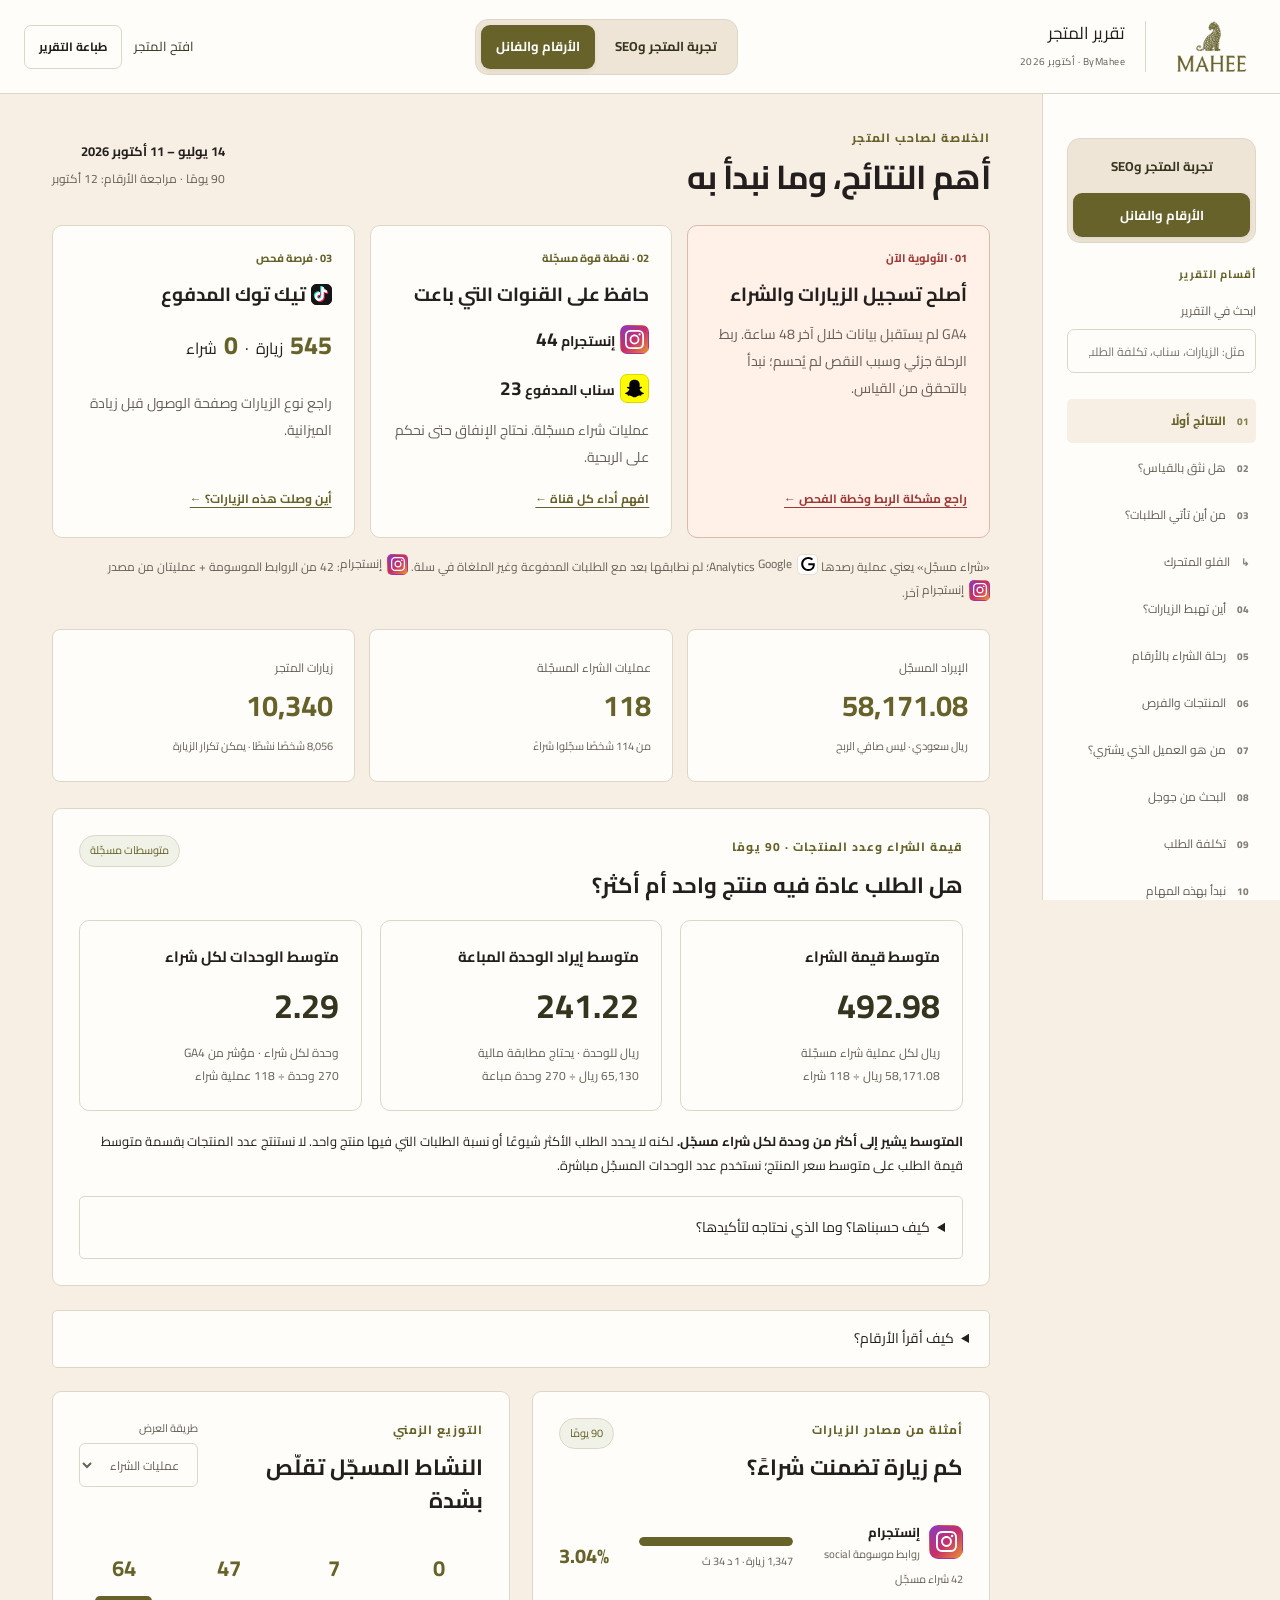
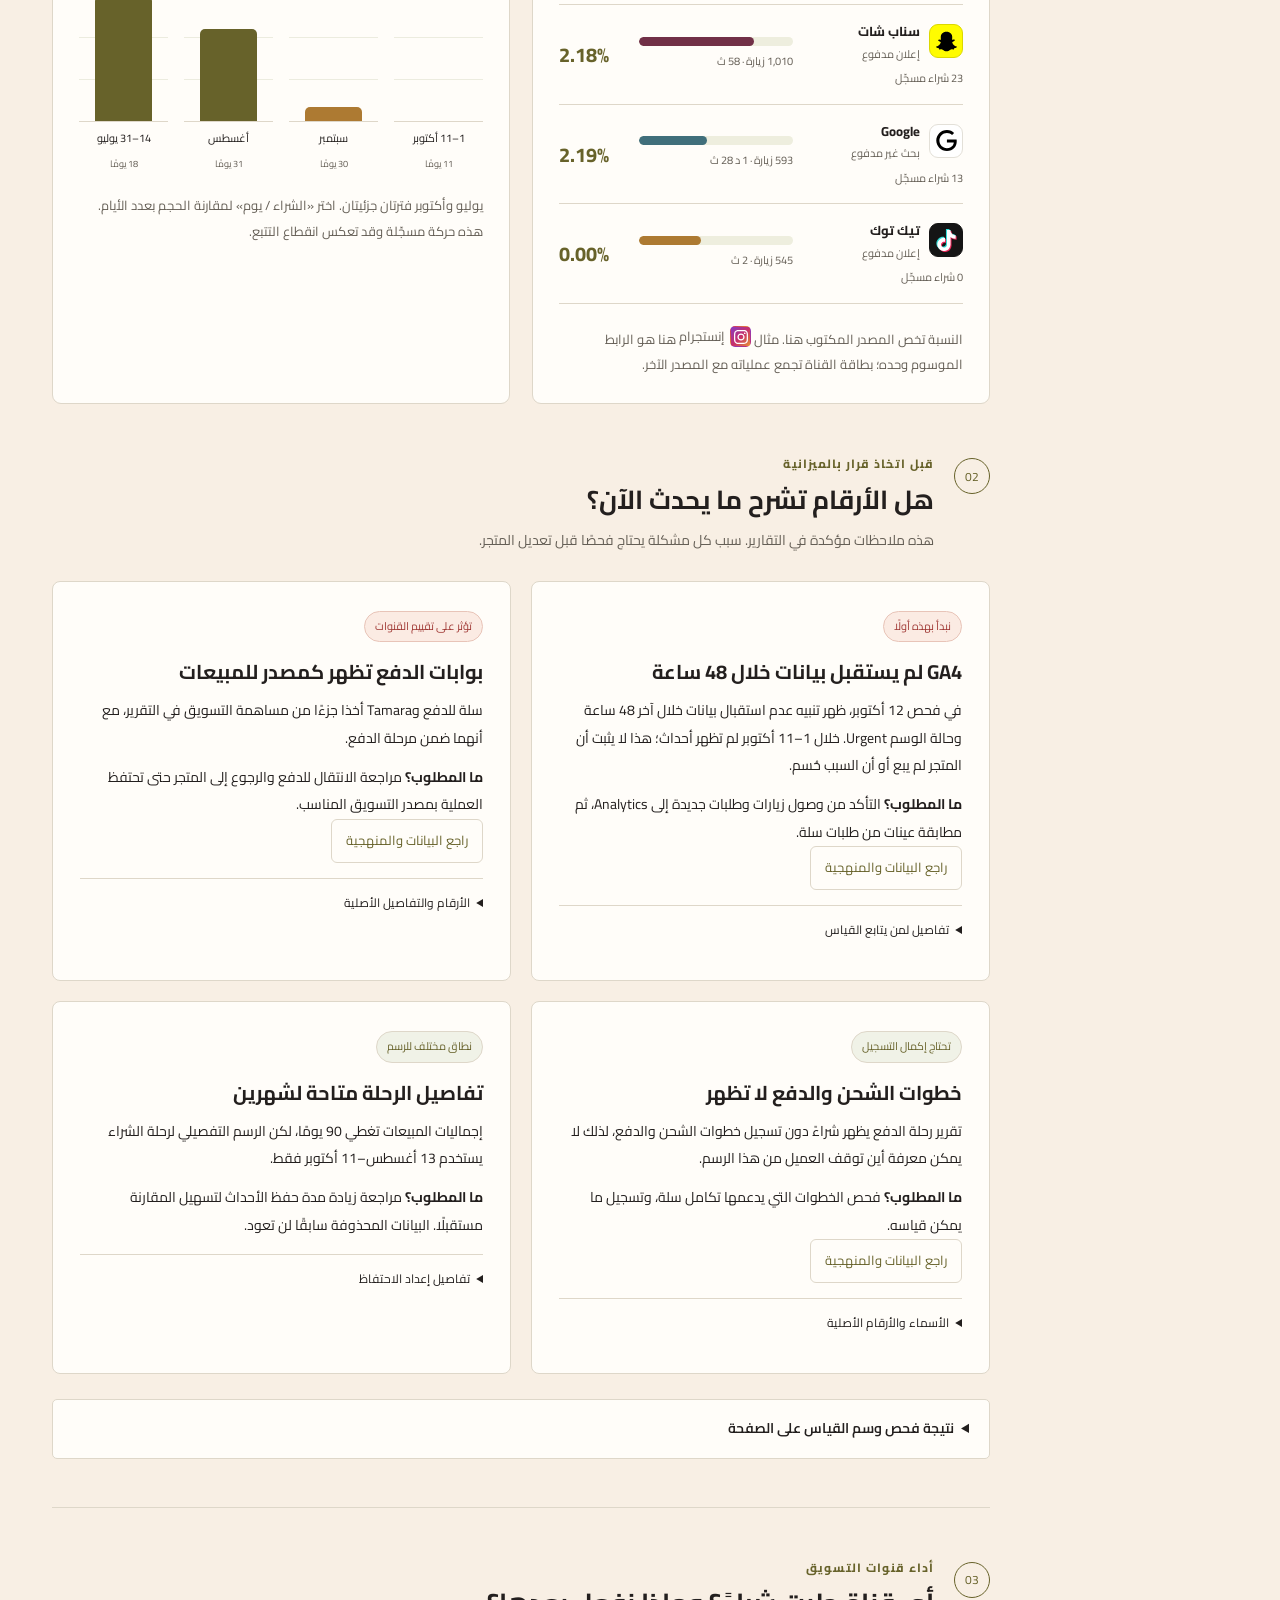
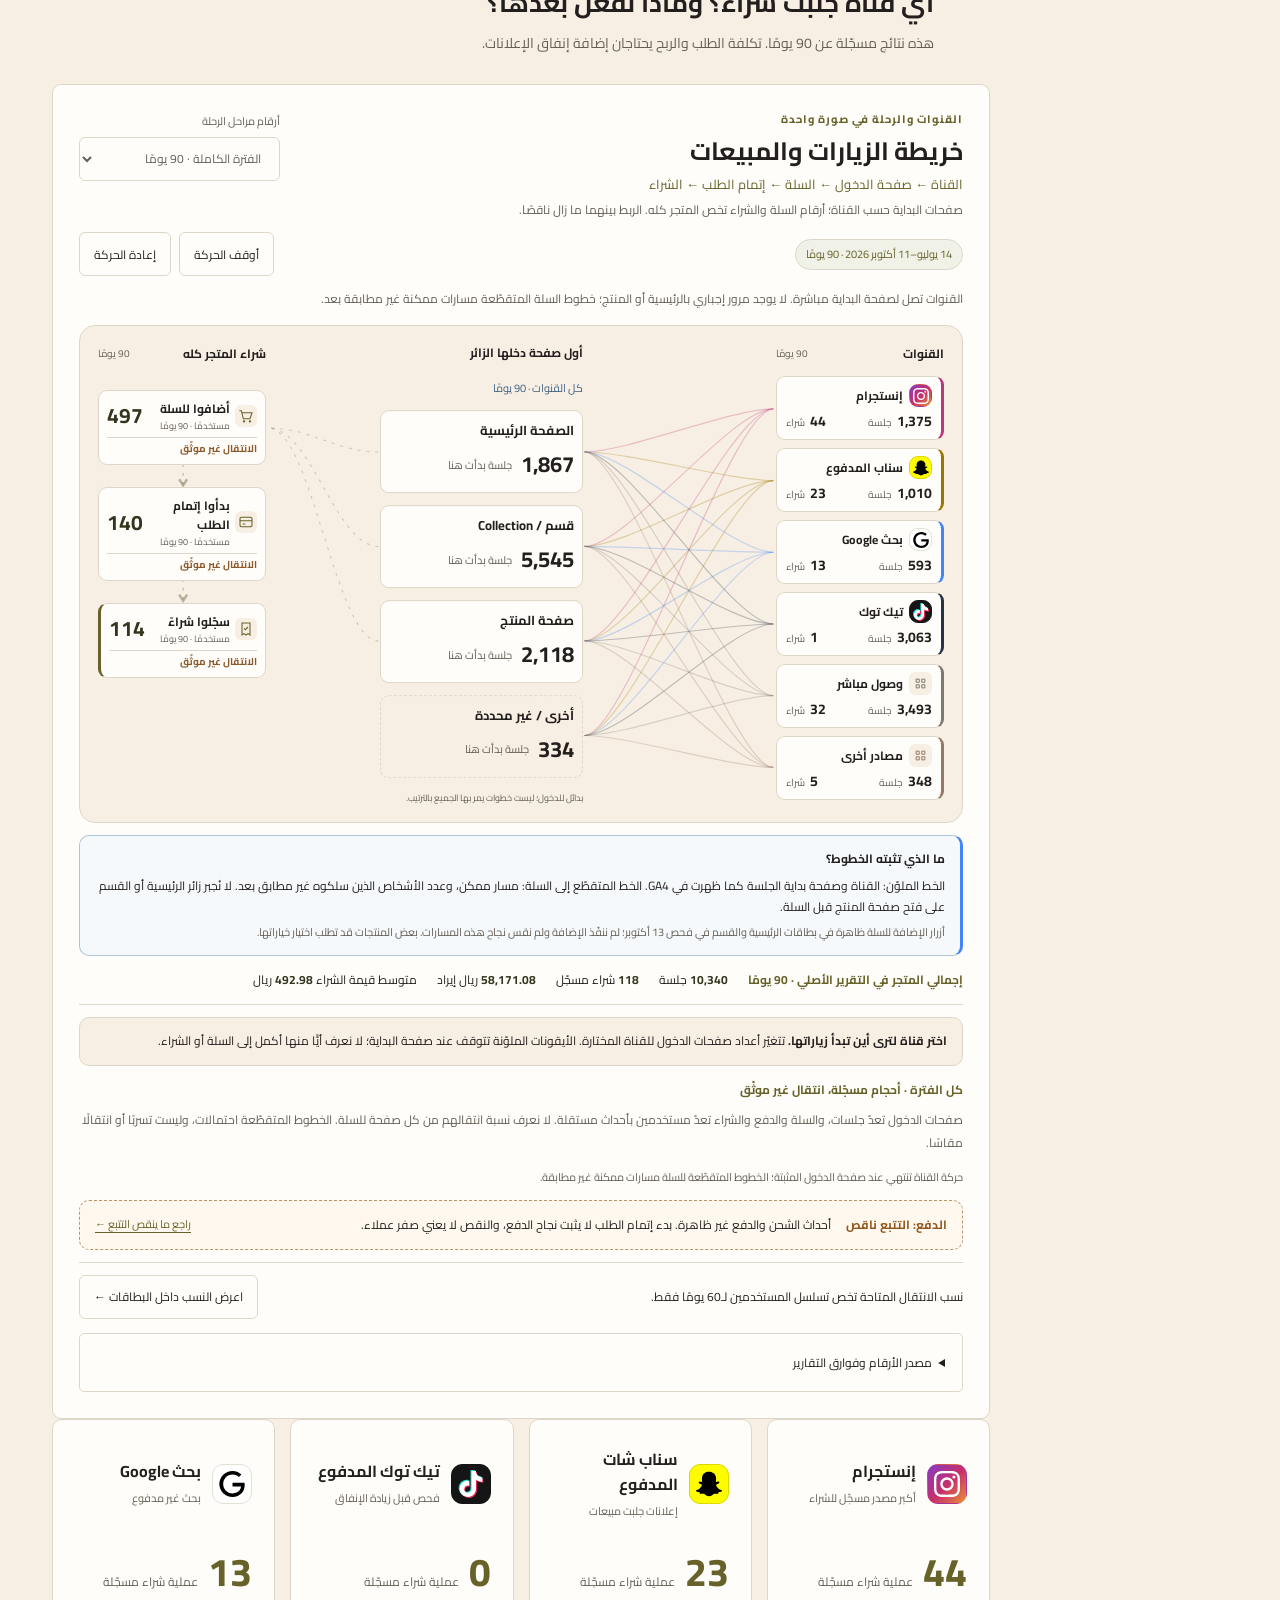
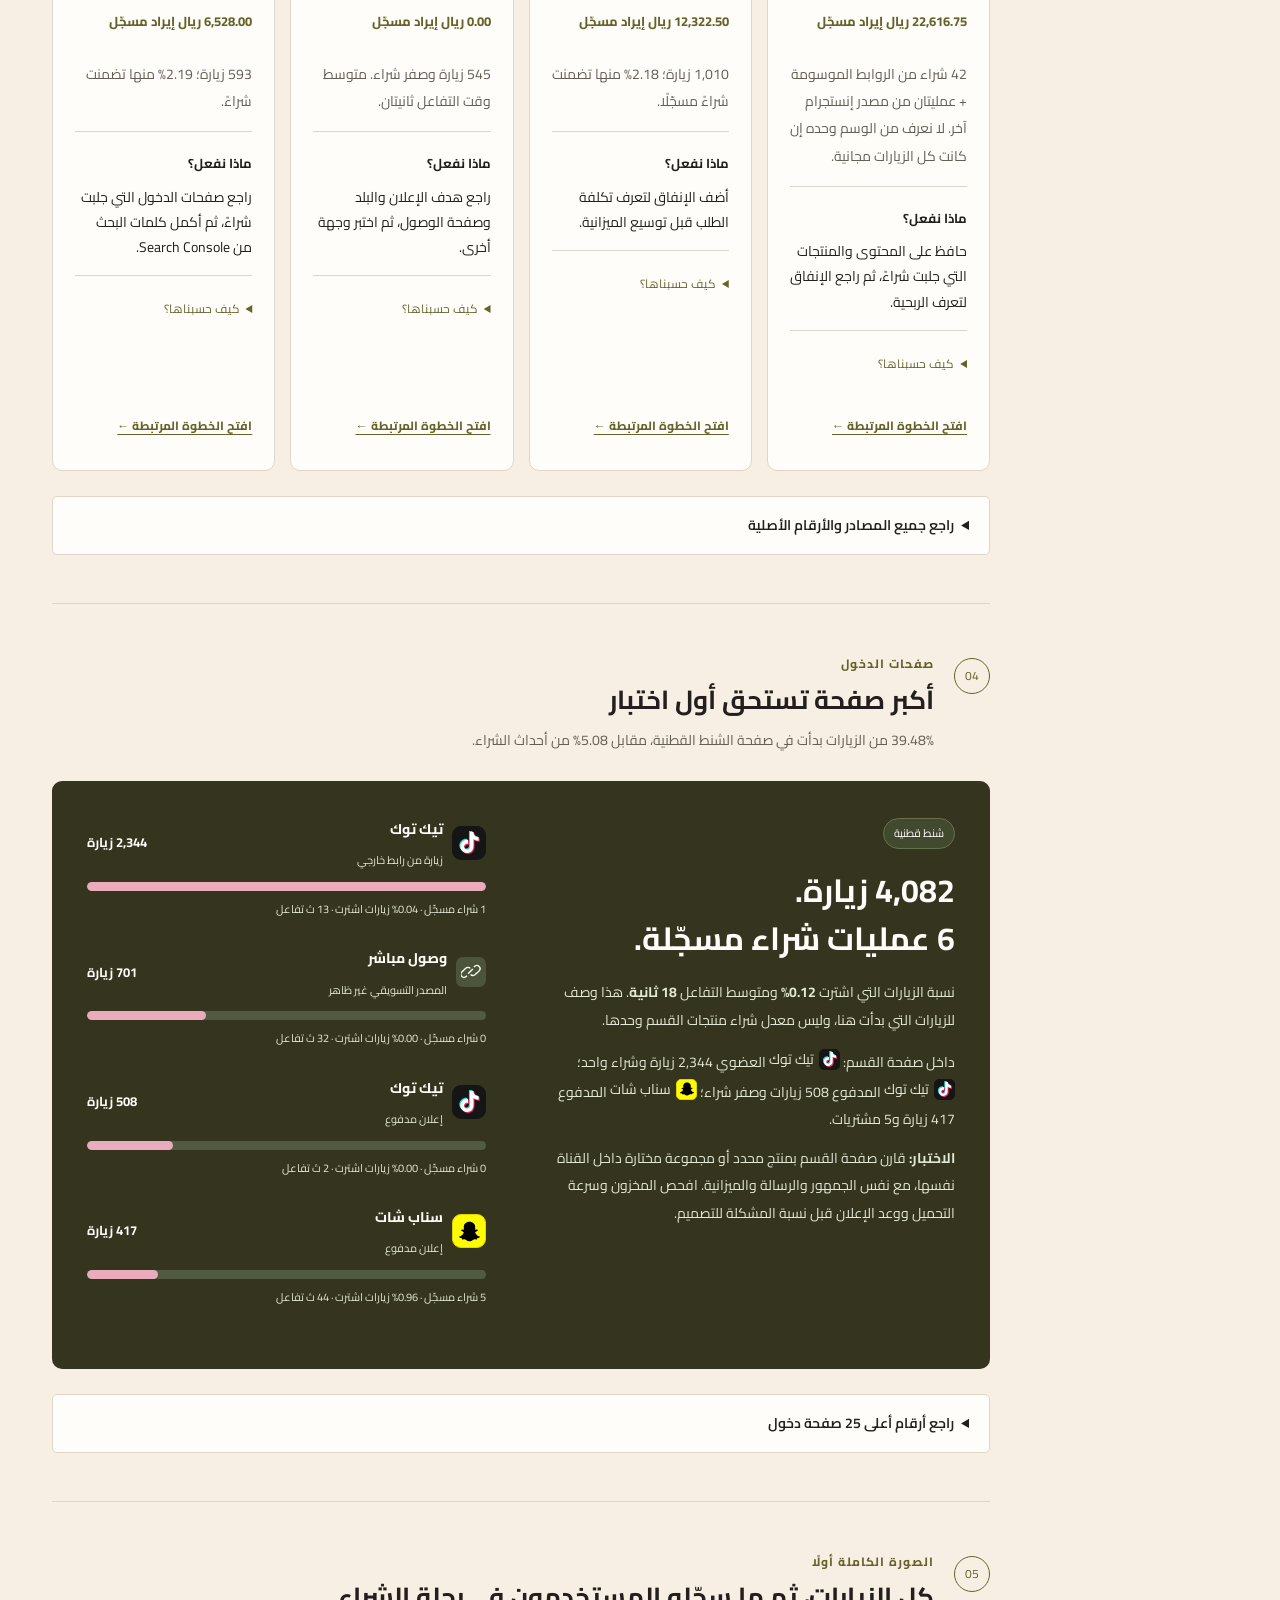
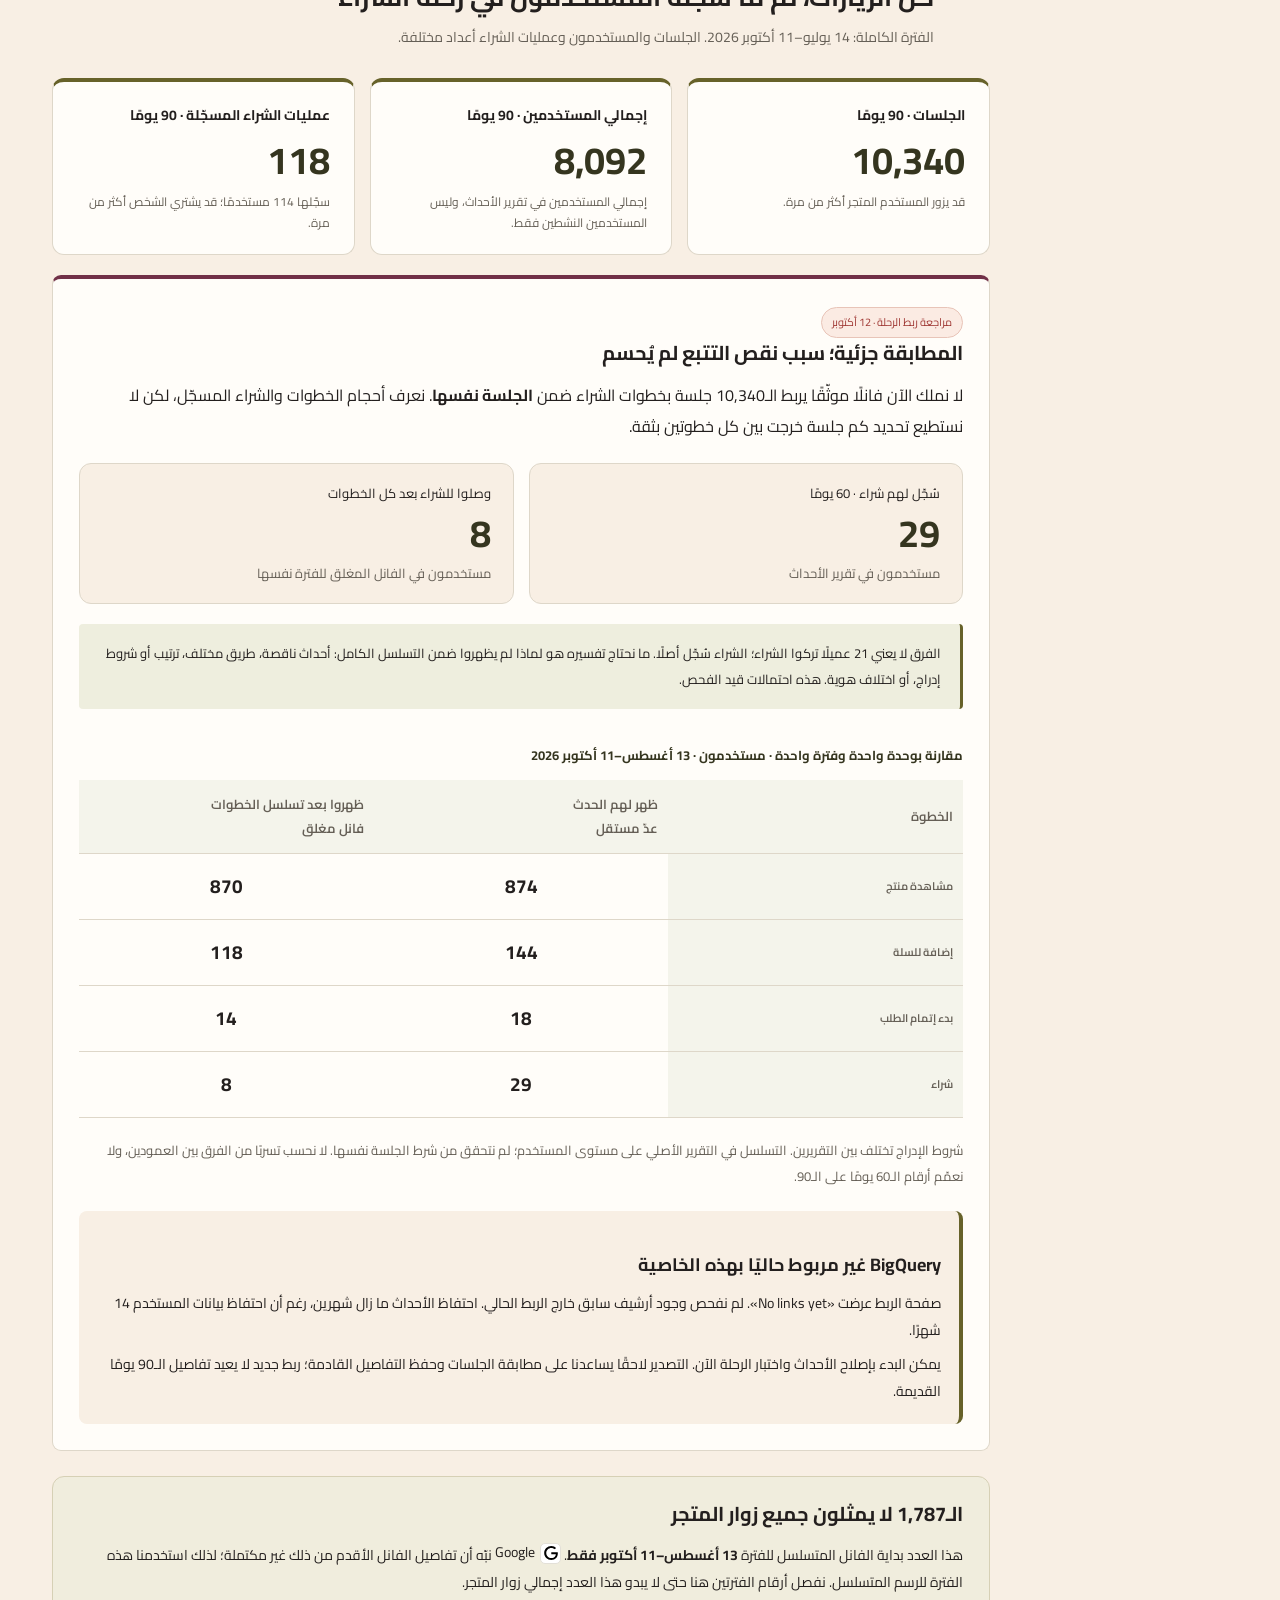
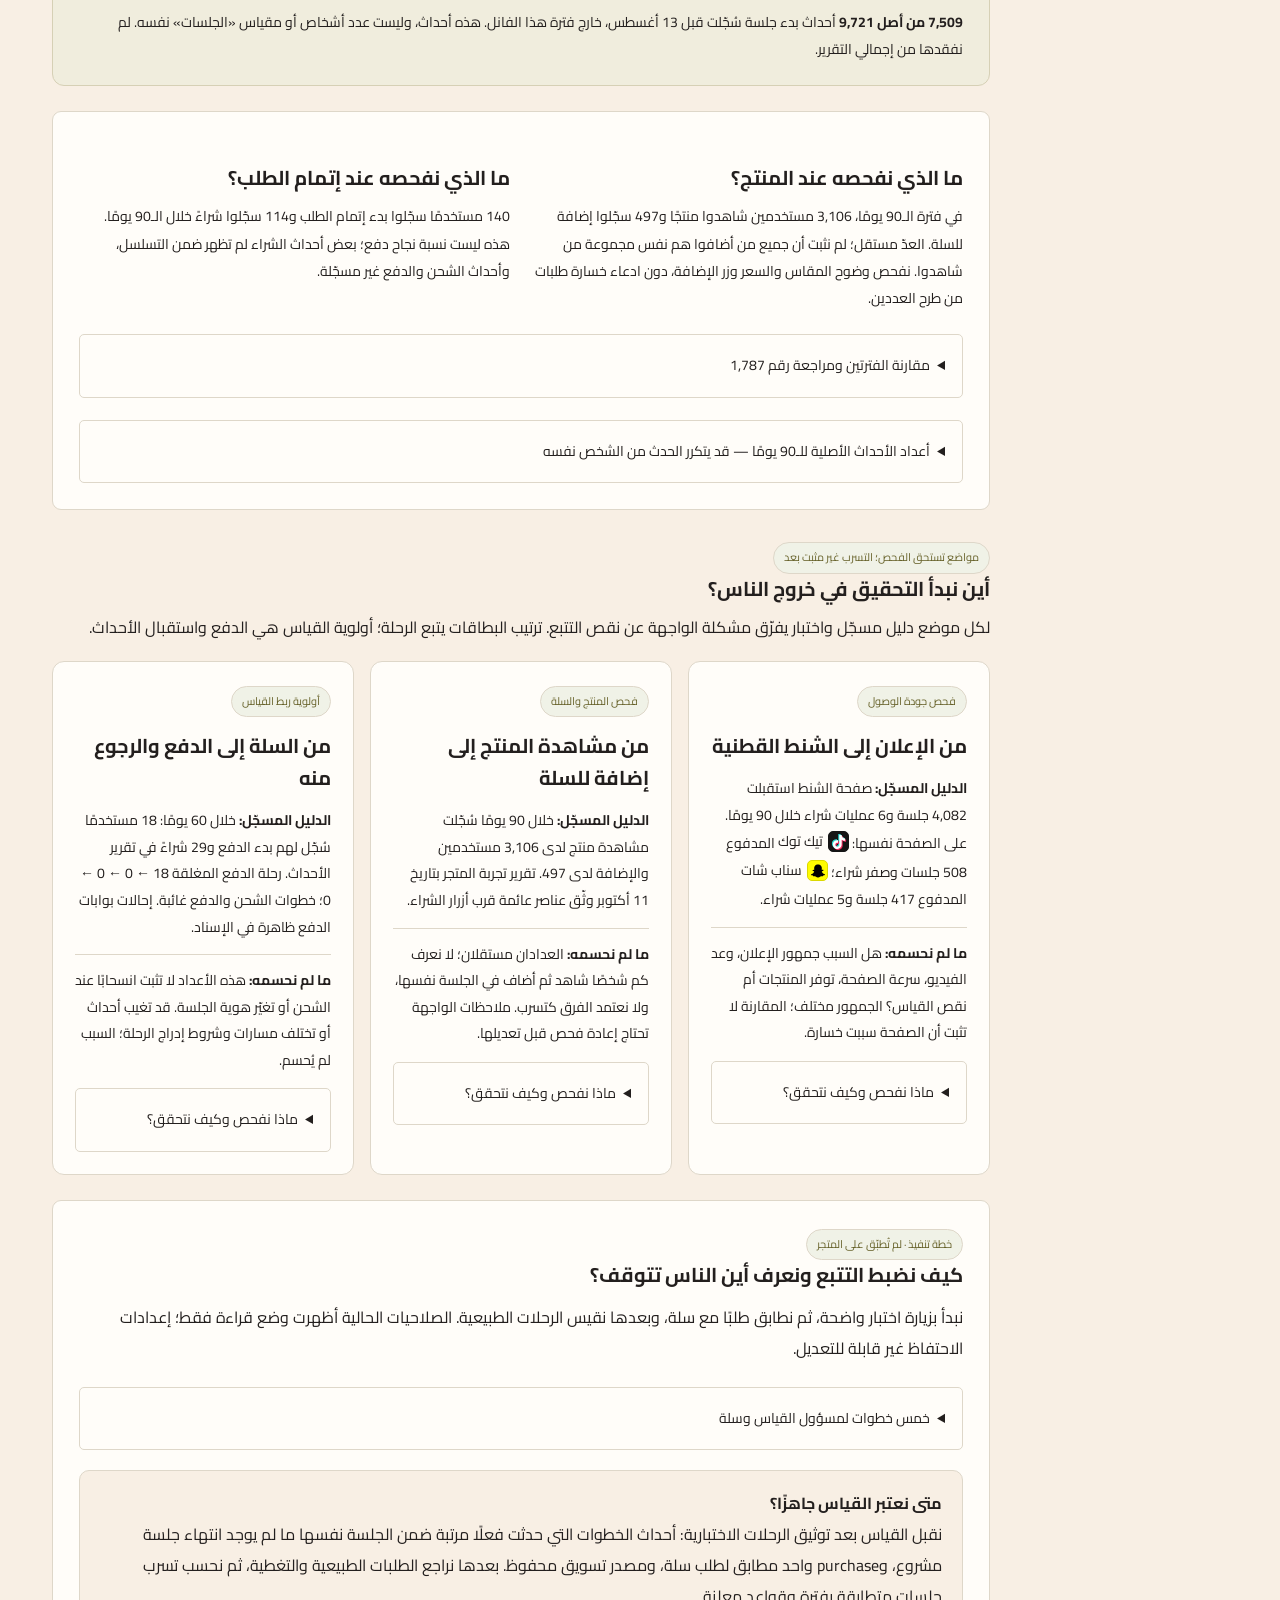
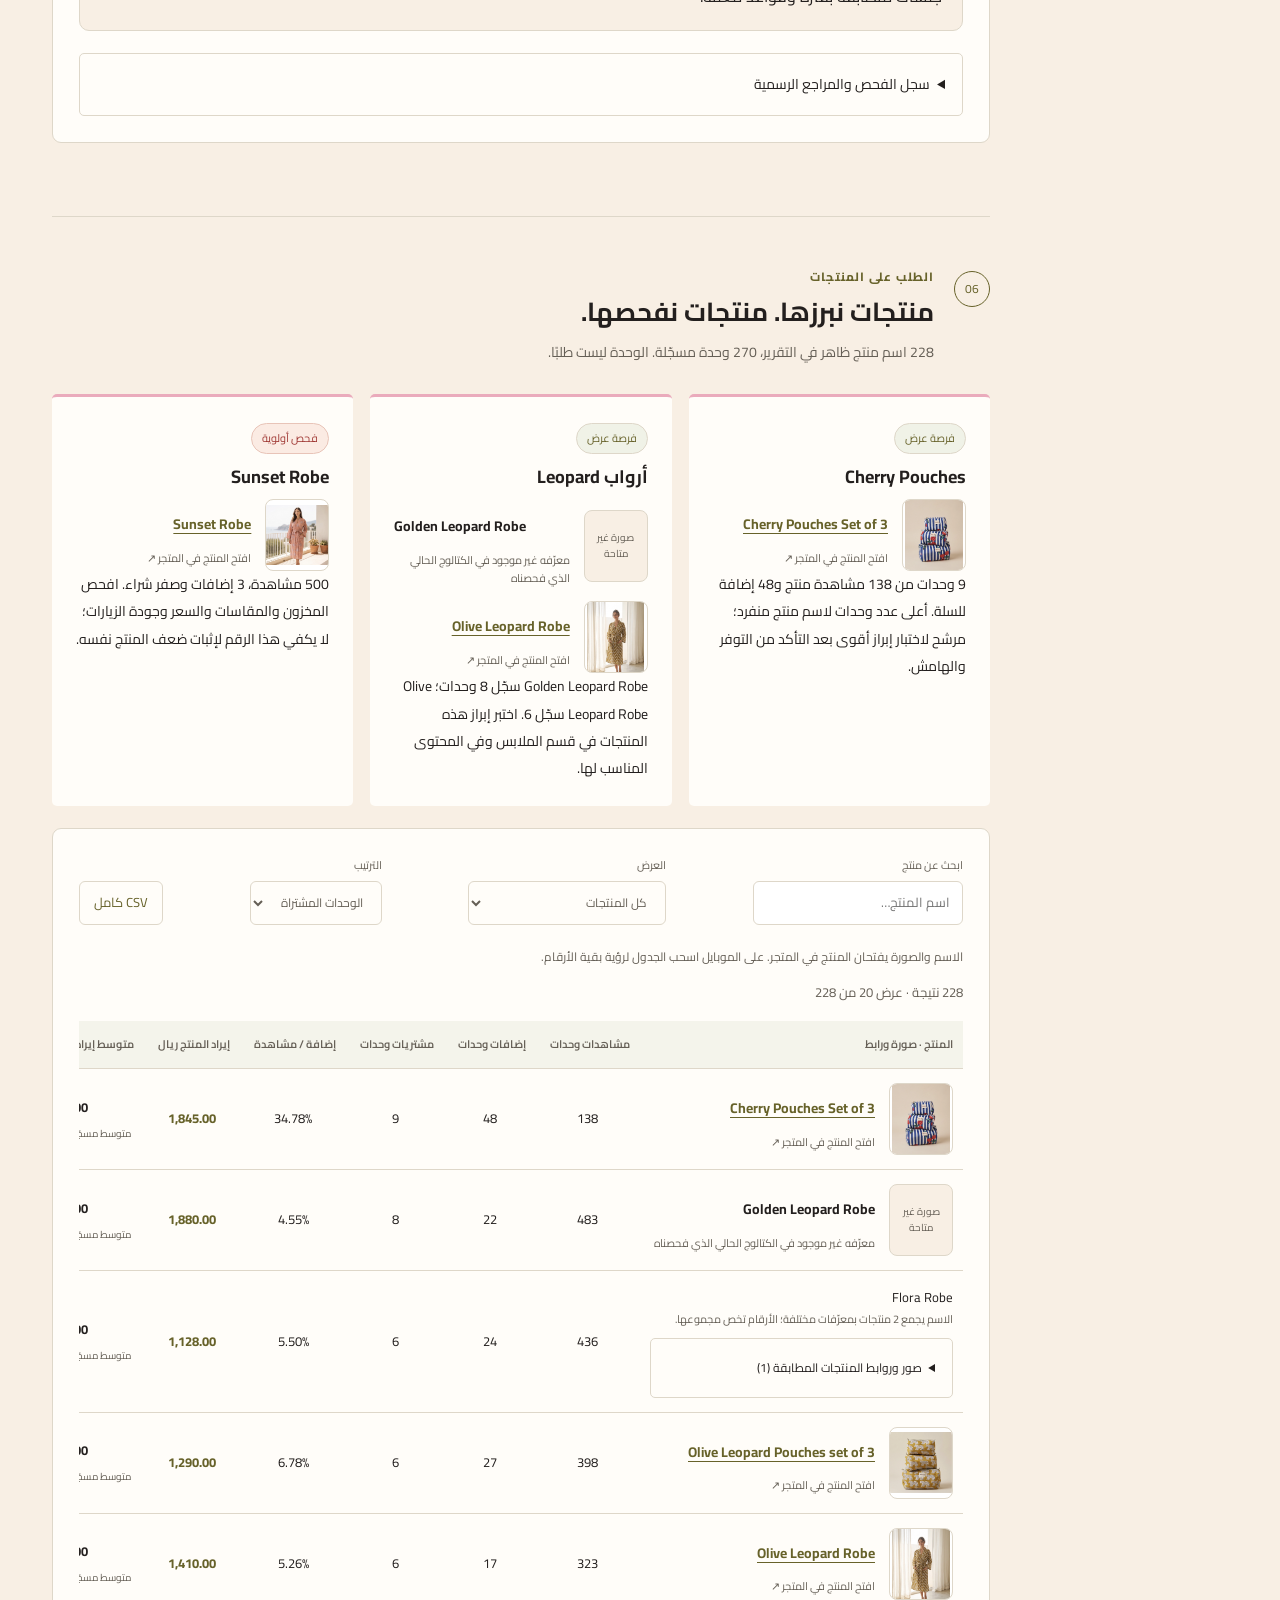
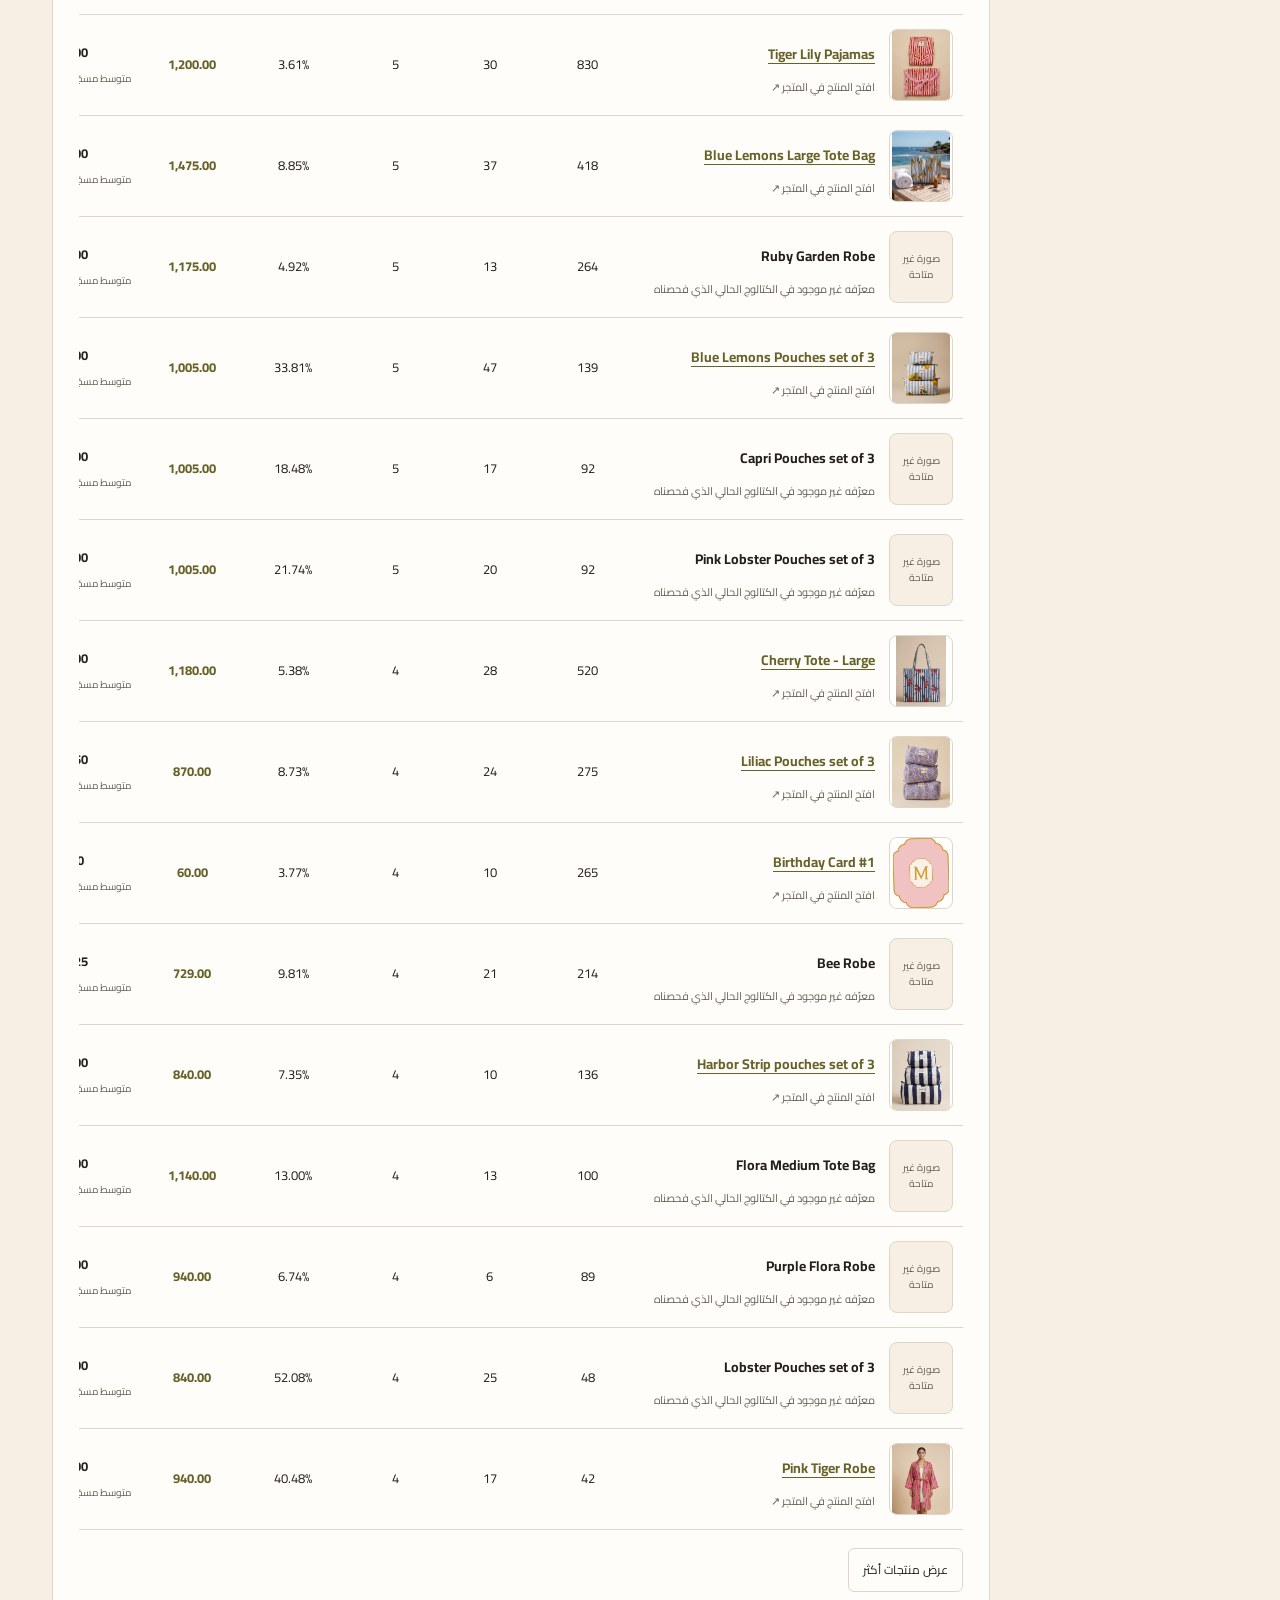
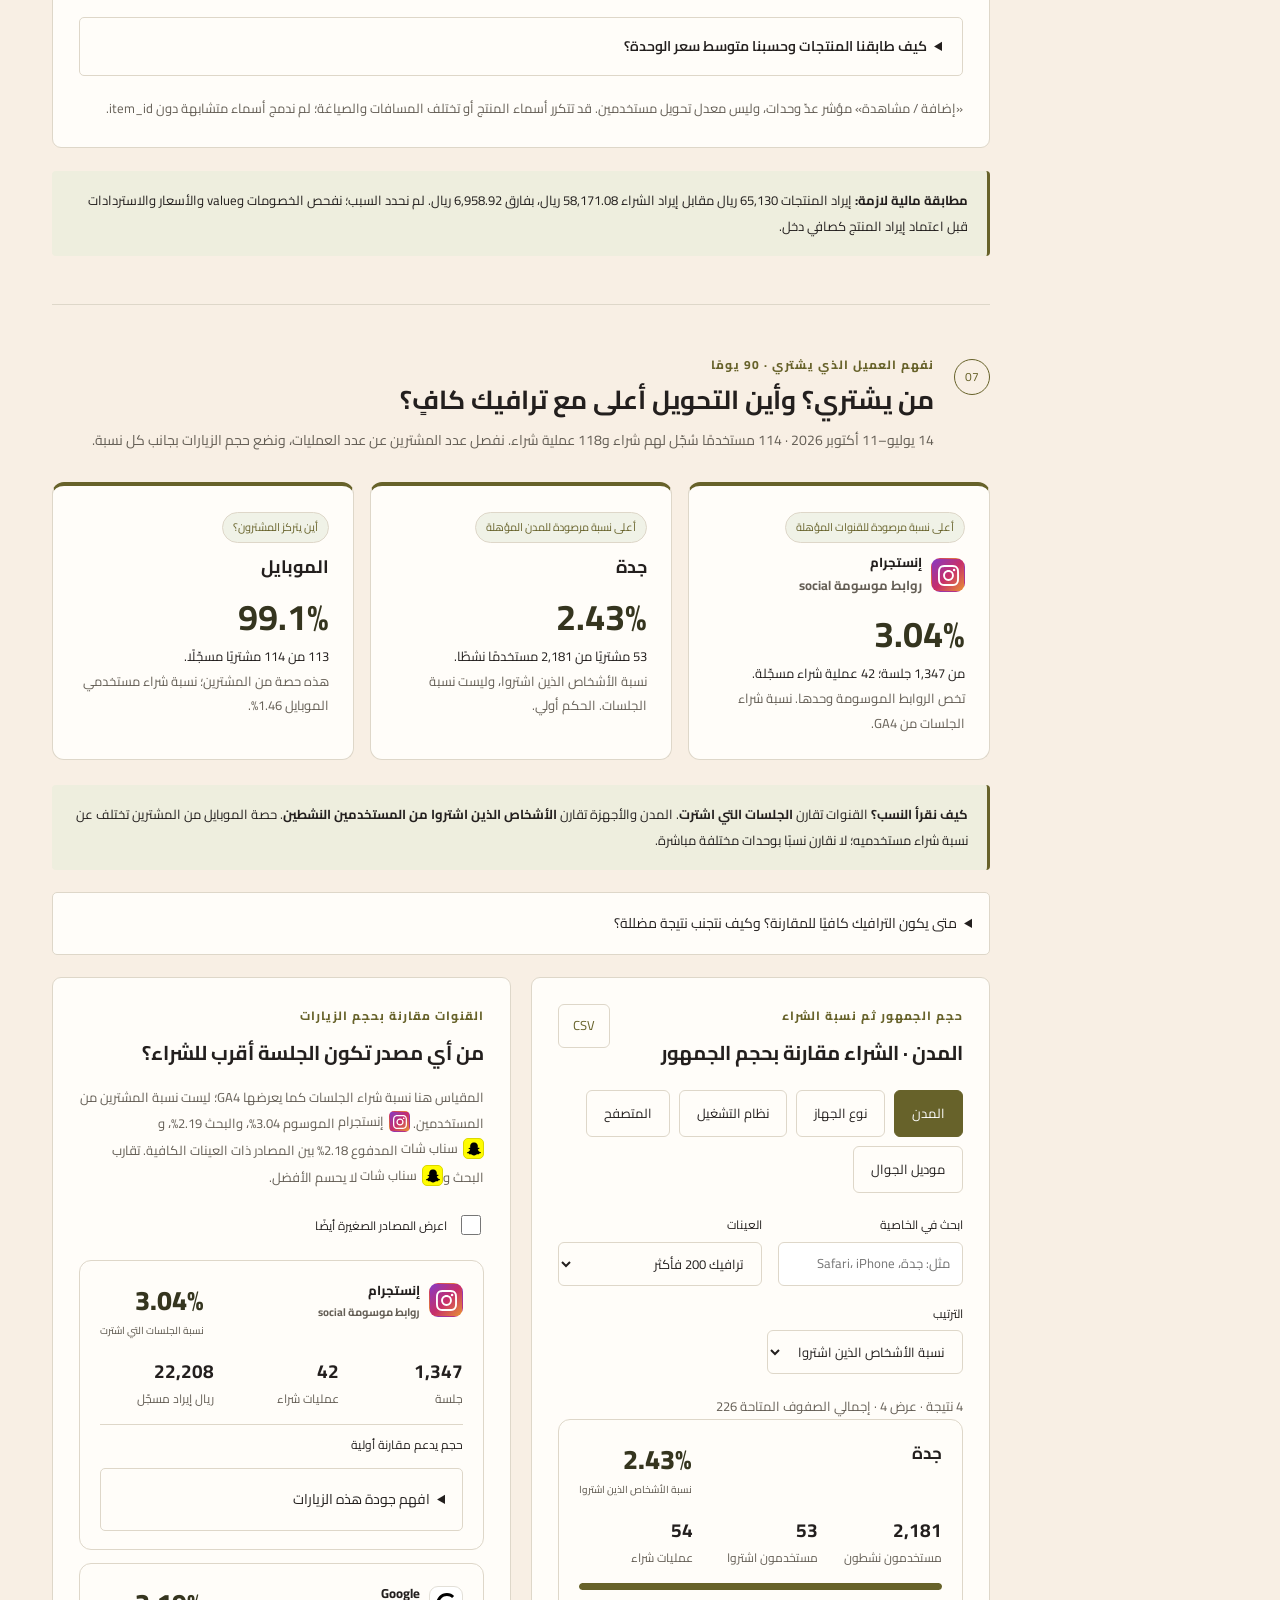
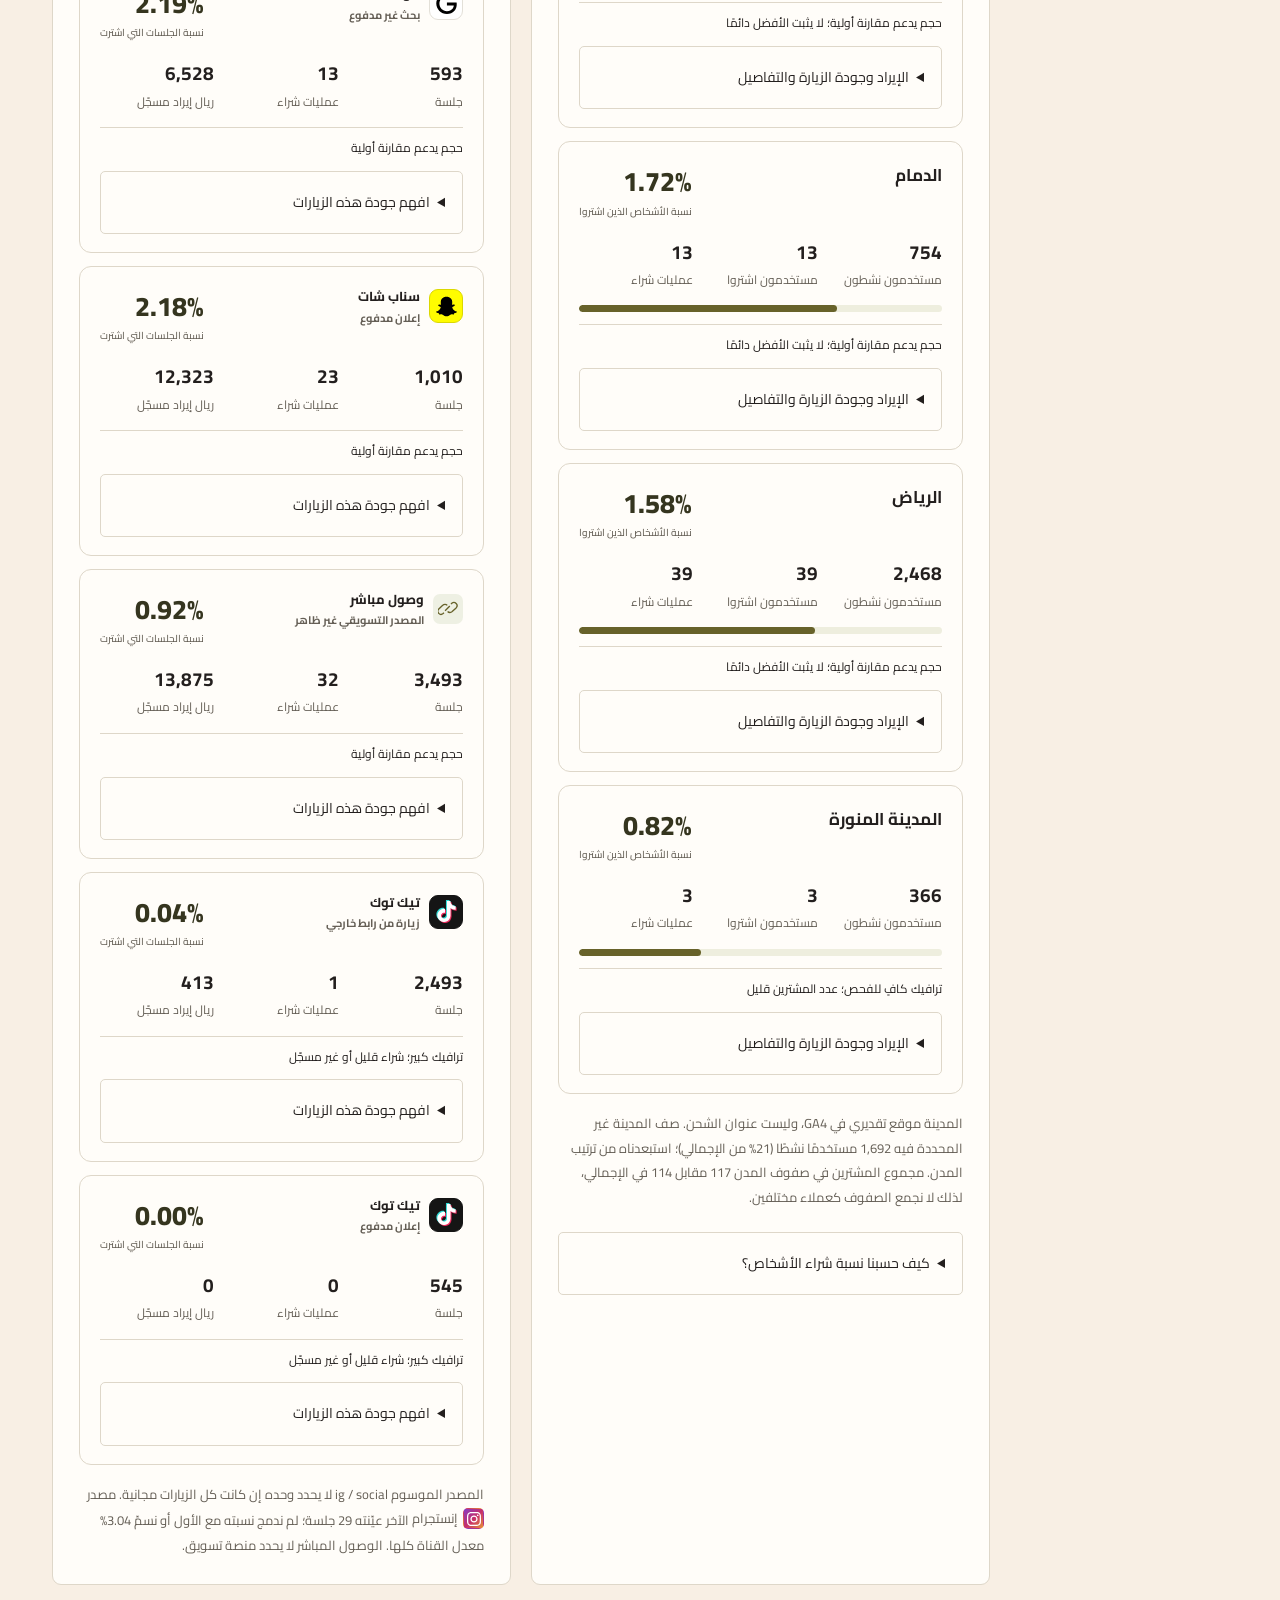
==== commit 02b81e83: "Use verified channel landing routes and remove redundant visit/product stages" ====
--- a/analytics/index.html
+++ b/analytics/index.html
@@ -1,5 +1,5 @@
 <!doctype html>
-<html lang="ar" dir="rtl"><head><meta charset="utf-8"><meta name="viewport" content="width=device-width,initial-scale=1"><meta name="robots" content="noindex,nofollow"><meta name="description" content="تحليل بيانات ByMahee: المبيعات، القنوات، رحلة الشراء وفرص التحسين."><title>ByMahee · من الزيارة إلى الطلب</title><link rel="stylesheet" href="dashboard.css?v=2.1"><link rel="stylesheet" href="infographics.css?v=3.0"><link rel="stylesheet" href="../report-navigation.css?v=3.0"><link rel="stylesheet" href="tracking-review.css?v=1.0"><link rel="stylesheet" href="buyer-profile.css?v=1.0"><link rel="stylesheet" href="organic-search.css?v=1.0"><link rel="stylesheet" href="product-details.css?v=1.0"><link rel="stylesheet" href="channel-motion.css?v=1.0"><link rel="stylesheet" href="funnel-motion.css?v=4.0"></head>
+<html lang="ar" dir="rtl"><head><meta charset="utf-8"><meta name="viewport" content="width=device-width,initial-scale=1"><meta name="robots" content="noindex,nofollow"><meta name="description" content="تحليل بيانات ByMahee: المبيعات، القنوات، رحلة الشراء وفرص التحسين."><title>ByMahee · من الزيارة إلى الطلب</title><link rel="stylesheet" href="dashboard.css?v=2.1"><link rel="stylesheet" href="infographics.css?v=3.0"><link rel="stylesheet" href="../report-navigation.css?v=3.0"><link rel="stylesheet" href="tracking-review.css?v=1.0"><link rel="stylesheet" href="buyer-profile.css?v=1.0"><link rel="stylesheet" href="organic-search.css?v=1.0"><link rel="stylesheet" href="product-details.css?v=1.0"><link rel="stylesheet" href="channel-motion.css?v=1.0"><link rel="stylesheet" href="funnel-motion.css?v=5.0"></head>
 <body><a class="skip" href="#main">تجاوز إلى المحتوى</a>
 <header class="topbar shell-header"><div class="shell-header-inner"><a class="brand" href="#overview"><img src="assets/mahee-logo.webp" alt="MAHEE" width="100" height="56"><span>تقرير المتجر<br><small>ByMahee · أكتوبر 2026</small></span></a><nav class="report-switch" aria-label="شاشات تقرير المتجر"><a href="../index.html">تجربة المتجر وSEO</a><a href="index.html" aria-current="page">الأرقام والفانل</a></nav><div class="top-actions"><a class="text-link" href="https://bymahee.com/ar" target="_blank" rel="noopener">افتح المتجر</a><button id="print">طباعة التقرير</button><button id="menu" aria-expanded="false" aria-controls="sidebar">فهرس التقرير</button></div></div></header><div class="layout report-layout"><aside id="sidebar" class="sidebar report-sidebar"><nav class="report-switch" aria-label="شاشات تقرير المتجر"><a href="../index.html">تجربة المتجر وSEO</a><a href="index.html" aria-current="page">الأرقام والفانل</a></nav><p class="eyebrow">أقسام التقرير</p><label for="section-search">ابحث في التقرير</label><input id="section-search" type="search" placeholder="مثل: الزيارات، سناب، تكلفة الطلب"><div id="section-search-results" aria-live="polite"></div><nav aria-label="أقسام التحليل"><a href="#overview"><span>01</span> النتائج أولًا</a><a href="#quality"><span>02</span> هل نثق بالقياس؟</a><a href="#channels"><span>03</span> من أين تأتي الطلبات؟</a><a class="motion-nav-link" href="#channel-map"><span>↳</span>الفلو المتحرك</a><a href="#landing"><span>04</span> أين تهبط الزيارات؟</a><a href="#funnel"><span>05</span> رحلة الشراء بالأرقام</a><a href="#products"><span>06</span> المنتجات والفرص</a><a href="#audience"><span>07</span> من هو العميل الذي يشتري؟</a><a href="#organic"><span>08</span> البحث من جوجل</a><a href="#cost"><span>09</span> تكلفة الطلب</a><a href="#actions"><span>10</span> نبدأ بهذه المهام</a><a href="#sources"><span>11</span> المصادر والمنهجية</a></nav><div class="side-footer"><a href="../index.html">تقرير تجربة المتجر ←</a><p>تقرير المتجر · تحليل GA4<br>التقاط: 12 أكتوبر 2026</p></div></aside>
 <main id="main">
@@ -21,14 +21,13 @@
 </div><details class="technical"><summary>نتيجة فحص وسم القياس على الصفحة</summary><p class="note">وسم وجهة Analytics وحاوية GTM موجودان في DOM للرئيسية حسب فحص 12 أكتوبر. الوجود وحده لا يثبت إرسال البيانات. لم نفحص محتوى الحاوية أو طلبات الشبكة، ولم نحسم سبب عدم الاستلام.</p></details></section>
 <section id="channels"><div class="section-title"><span>03</span><div><p class="eyebrow">أداء قنوات التسويق</p><h2>أي قناة جلبت شراءً؟ وماذا نفعل بعدها؟</h2><p>هذه نتائج مسجّلة عن 90 يومًا. تكلفة الطلب والربح يحتاجان إضافة إنفاق الإعلانات.</p></div></div><article id="channel-map" class="panel combined-flow"><div id="funnel-motion"><div class="panel-head"><div><p class="eyebrow">القنوات والرحلة في صورة واحدة</p><h3>خريطة الزيارات والمبيعات</h3><p id="funnel-view-title" class="ff-route-heading"></p><p id="funnel-view-description" class="muted small"></p></div><label class="select-label">أرقام مراحل الرحلة<select id="funnel-mode"><option value="reach_90">الفترة الكاملة · 90 يومًا</option><option value="closed">نسب الانتقال المتاحة · 60 يومًا</option><option value="open">الدخول من أي مرحلة · 60 يومًا</option></select></label></div>
 <div class="ff-toolbar"><span id="funnel-period-badge" class="pill"></span><div class="ff-controls"><button id="pause-funnel" class="small-button" type="button" aria-pressed="false">أوقف الحركة</button><button id="replay-funnel" class="small-button" type="button">إعادة الحركة</button></div></div>
-<p class="ff-honesty">الألوان تميّز المنصات، والحركة توضيحية. لم نوثّق مرور مستخدمي كل قناة بكل المراحل، ولا توزّع الأيقونات حسب أعدادهم.</p>
+<p class="ff-honesty">القنوات تصل لصفحة البداية مباشرة. لا يوجد مرور إجباري بالرئيسية أو المنتج؛ خطوط السلة المتقطّعة مسارات ممكنة غير مطابقة بعد.</p>
 <div id="funnel-visual" class="ff-canvas" aria-label="مصادر الزيارات ومراحل الشراء"></div>
 <div id="ff-entry-evidence" class="ff-entry-evidence"></div><div id="ff-store-summary" class="ff-store-summary" aria-label="إجمالي نتائج المتجر للـ90 يومًا"></div><div id="ff-channel-detail" class="ff-channel-detail" aria-live="polite"></div>
 <p id="funnel-graphic-title" class="ff-view-label"></p><p id="funnel-graphic-caption" class="ff-caption"></p><p id="ff-motion-state" class="ff-motion-state" aria-live="polite"></p>
 <div class="ff-tracking-gap"><b>الدفع: التتبع ناقص</b><span>أحداث الشحن والدفع غير ظاهرة. بدء إتمام الطلب لا يثبت نجاح الدفع، والنقص لا يعني صفر عملاء.</span><a href="#journey-match">راجع ما ينقص التتبع ←</a></div>
 <div id="ff-rate-summary" class="ff-rate-summary"><span>نسب الانتقال المتاحة تخص تسلسل المستخدمين لـ60 يومًا فقط.</span><button id="ff-show-rates" class="small-button" type="button">اعرض النسب داخل البطاقات ←</button></div>
-<div id="funnel-chart" hidden></div><details class="ff-method"><summary>كيف نقرأ الأرقام؟ وما حدود الربط؟</summary><p id="funnel-note"></p><p>بطاقات القنوات دائمًا للفترة 14 يوليو–11 أكتوبر 2026: الجلسات وأحداث الشراء حسب مصدر الجلسة. عند اختيار التسلسل، تصبح مراحل الرحلة للفترة 13 أغسطس–11 أكتوبر فقط؛ لم نربط أرقام القنوات بهذا التسلسل. مجموع صفوف المصادر 9,859 جلسة، مقابل إجمالي 10,340؛ فرق 481 لم يُفسّر، ولم ننسبه إلى منصة بالتخمين.</p><p>الشراء والإيراد في المصادر مطابقان لـ118 و58,171.08 ريال. الوصول المباشر لا يحدد منصة تسويق، وsocial لا يثبت وحده أن الزيارات مجانية. شراء GA4 لم يُطابق بعد بالطلبات المدفوعة وغير الملغاة في سلة.</p><a class="small-button" href="channel-motion.json" download>أرقام القنوات JSON</a></details></div></article>
-<div id="channel-cards" class="channel-cards"></div>
+<div id="funnel-chart" hidden></div><details class="ff-method"><summary>مصدر الأرقام وفوارق التقارير</summary><p>أعدنا قراءة تقرير صفحات الدخول لكل قناة في 13 أكتوبر، مع تثبيت الفترة 14 يوليو–11 أكتوبر 2026. استخرجنا جميع الصفوف: إنستجرام 69، سناب المدفوع 52، البحث 118، تيك توك 18، الوصول المباشر 543، وبقية المصادر 114. صنّفنا مسار البداية إلى رئيسية أو قسم أو منتج أو أخرى/غير محددة؛ لا ننشر مسارات الحساب والدفع أو معرّفات العملاء.</p><p>البطاقات تعرض إجمالي الجلسات الذي يعرضه تقرير الدخول؛ أرقام الصفحات والأسهم من مجموع صفوفه. قد لا تتساوى هذه القيم أو تقرير المصادر الأصلي. Google يذكر أن عدّ الجلسات يستخدم التقدير حتى في التقارير غير المأخوذة بعينة؛ لم نثبت أن هذا يفسّر كل فرق عند المتجر، ولم نعدّل الأرقام لتسويتها.</p><div class="table-wrap" tabindex="0"><table><thead><tr><th>القناة</th><th>مصادر · قراءة 12 أكتوبر</th><th>إجمالي الدخول · قراءة 13 أكتوبر</th><th>مجموع صفوف الدخول</th></tr></thead><tbody id="ff-entry-reconciliation"></tbody></table></div><p id="funnel-note"></p><p>في وضع الـ60 يومًا، السلة والدفع والشراء تخص الفانل المتسلسل نفسه؛ صفحة البداية للقناة ليست مطابقة لهذا الفانل. شراء GA4 لم يُطابق بالطلبات المدفوعة وغير الملغاة في سلة. الوصول المباشر لا يحدد منصة تسويق، وsocial لا يثبت وحده أن الزيارات مجانية.</p><a class="small-button" href="channel-entry-routes.json" download>أرقام الدخول حسب القناة JSON</a><ul class="references"><li><a href="https://support.google.com/analytics/answer/12931766?hl=en">ما الذي يعدّه تقرير صفحات الدخول؟</a></li><li><a href="https://support.google.com/analytics/answer/13331292?hl=en">تقدير عدّ الجلسات في GA4</a></li></ul></details></div></article><div id="channel-cards" class="channel-cards"></div>
 <details class="technical" id="all-source-details"><summary>راجع جميع المصادر والأرقام الأصلية</summary><div class="panel"><div class="controls"><div class="tabs" role="group" aria-label="تفصيل القنوات"><button class="active" data-channel-view="sources" aria-pressed="true">كل المصادر</button><button data-channel-view="channels" aria-pressed="false">حسب نوع الزيارات</button><button data-channel-view="attribution_sources" aria-pressed="false">توزيع مساهمة المصادر</button></div><label class="select-label">رتّب حسب<select id="channel-sort"><option value="purchases">الشراء</option><option value="revenue">الإيراد</option><option value="sessions">الزيارات</option></select></label></div><p id="channel-definition" class="note"></p><p class="table-hint">على الموبايل: اسحب الجدول أفقيًا لرؤية بقية الأعمدة.</p><div class="table-wrap" tabindex="0" aria-label="جدول المصادر قابل للتمرير"><table><thead id="channel-head"></thead><tbody id="channel-body"></tbody></table></div><div class="reconciliation-note"><b>توضيح من مراجعة الأرقام:</b> إجمالي الزيارات الذي يعرضه Google هو 10,340. مجموع صفوف المصادر 9,859، وصفوف أنواع الزيارات 9,894. سبب الفارق لم يُحسم؛ حافظنا على الإجمالي والصفوف كما وردت، ولم ننشئ زيارات مفقودة أو نغيّر الأرقام. عمليات الشراء والإيراد يتطابقان بين جداول المصادر والقنوات.</div></div></details></section>
 <section id="landing"><div class="section-title"><span>04</span><div><p class="eyebrow">صفحات الدخول</p><h2>أكبر صفحة تستحق أول اختبار</h2><p>39.48% من الزيارات بدأت في صفحة الشنط القطنية، مقابل 5.08% من أحداث الشراء.</p></div></div><div class="cotton-feature"><div><span class="pill">شنط قطنية</span><h3>4,082 زيارة.<br>6 عمليات شراء مسجّلة.</h3><p>نسبة الزيارات التي اشترت <b>0.12%</b> ومتوسط التفاعل <b>18 ثانية</b>. هذا وصف للزيارات التي بدأت هنا، وليس معدل شراء منتجات القسم وحدها.</p><p>داخل صفحة القسم: TikTok العضوي 2,344 زيارة وشراء واحد؛ TikTok المدفوع 508 زيارات وصفر شراء؛ Snapchat المدفوع 417 زيارة و5 مشتريات.</p><p><b>الاختبار:</b> قارن صفحة القسم بمنتج محدد أو مجموعة مختارة داخل القناة نفسها، مع نفس الجمهور والرسالة والميزانية. افحص المخزون وسرعة التحميل ووعد الإعلان قبل نسبة المشكلة للتصميم.</p></div><div id="cotton-bars"></div></div><details class="technical"><summary>راجع أرقام أعلى 25 صفحة دخول</summary><div class="panel"><div class="panel-head"><h3>صفحات الدخول حسب الزيارات</h3><a class="small-button" href="landing.csv" download>CSV</a></div><div class="table-wrap" tabindex="0"><table><thead><tr><th>صفحة الدخول</th><th>الزيارات</th><th>شراء مسجّل</th><th>نسبة زيارات اشترت</th><th>إيراد ريال</th><th>التفاعل</th></tr></thead><tbody id="landing-body"></tbody></table></div><p class="footnote">تم استخراج أعلى 25 من 611 صفحة، وليست كل الصفحات. مسارات الرئيسية «/» و«/ar» مفصولة كما تظهر في GA4. لا تُجمع نسب التحويل، ولا تثبت المقارنة سببية تأثير الصفحة.</p></div></details></section>
 <section id="funnel"><div class="section-title"><span>05</span><div><p class="eyebrow">الصورة الكاملة أولًا</p><h2>كل الزيارات، ثم ما سجّله المستخدمون في رحلة الشراء</h2><p>الفترة الكاملة: 14 يوليو–11 أكتوبر 2026. الجلسات والمستخدمون وعمليات الشراء أعداد مختلفة.</p></div></div>
@@ -74,4 +73,4 @@
 <section id="sources"><div class="section-title"><span>11</span><div><p class="eyebrow">قابل للمراجعة</p><h2>المصادر وما لا نعرفه بعد</h2></div></div><div class="two-col"><div class="panel"><h3>المصدر والتغطية</h3><p>قراءة تقارير GA4 المصرح بها في المتصفح يوم 12 أكتوبر 2026: القنوات، 24 مصدرًا، أعلى 25 صفحة دخول، تقاطع الشنط القطنية والمصادر، 228 اسم منتج، الأجهزة، المتصفحات، أعلى 10 دول، الأحداث والفانل وإسناد الشراء.</p><p>التقارير المجمّعة تستخدم 100% من البيانات المتاحة. الفانل المتسلسل يستخدم الفترة 13 أغسطس–11 أكتوبر بسبب احتفاظ الأحداث لشهرين. المعاملات: 118 صفًا بمعرّف معاملة و118 purchase وإيراد شراء 58,171.08 ريال.</p><p>الـ118 شراء في GA4 لم تُطابق بطلبات سلة أو حالات السداد والإلغاء. 7,891 مستخدمًا جديدًا لا يعني أن البقية عملاء عائدون؛ لم نحسب معدل تكرار الشراء أو LTV.</p><p>بيانات الإنفاق الخاصة بالمتجر لم تتوفر بعد، لذلك تكلفة الطلب الفعلية غير معروضة.</p><a class="small-button" href="data.json" download>JSON المجمّع</a> <a class="small-button" href="sources.csv" download>مصادر الزيارات CSV</a></div><div class="panel"><h3>البيانات التي تكمل القرار</h3><ul><li>سلة: الطلبات وحالتها والخصومات والاستردادات ومعرّفات المعاملات، دون معلومات العملاء الشخصية.</li><li>Snapchat وTikTok: إنفاق يومي وحملات، ونفس العملة والفترة.</li><li>المخزون والهامش وتكلفة الشحن والدفع لكل فئة.</li><li>Search Console: بحث العلامة مقابل البحث العام، الصفحات والكلمات التي تحقق ظهورًا ونقرات.</li><li>الإعدادات الفعلية للحاوية والموافقة وتتبع الدفع وهوية الجلسة.</li></ul><details><summary>مراجع تفسير القياس ومصدر الشعارات</summary><h3>مراجع تفسير القياس</h3><ul class="references"><li><a href="https://support.google.com/analytics/answer/11080067?hl=en">نطاق الجلسة ونطاق الإسناد</a></li><li><a href="https://support.google.com/analytics/answer/13128171?hl=en">الفانل المفتوح والمغلق</a></li><li><a href="https://support.google.com/analytics/answer/10327750?hl=en">إحالات بوابات الدفع غير المرغوبة</a></li><li><a href="https://support.google.com/analytics/answer/7667196?hl=en">مدة الاحتفاظ بالبيانات</a></li><li><a href="https://github.com/simple-icons/simple-icons">شعارات القنوات: Simple Icons</a></li></ul></details></div></div><details class="technical"><summary>نتيجة مراجعة الأرقام مرة ثانية</summary><p>أعدنا فتح تقارير Google Analytics يوم 12 أكتوبر: مصادر الزيارات، والأحداث، والفانل المفتوح والمغلق. الأعداد مطابقة؛ تمت مطابقة بقية الجداول مع القراءة الأصلية.</p><div id="review-checks" class="review-checks"></div><p class="footnote">الشراء والإيراد مطابقان. فرق زيارات الصفوف عن الإجمالي ما زال بحاجة لتفسير من القياس؛ لم نعدّل الأرقام لإخفائه.</p><a class="small-button" href="data-review.json" download>تنزيل سجل المراجعة</a></details><details><summary>البيانات التي يمكنك تنزيلها ومراجعتها</summary><div id="evidence-list" class="evidence-list"></div></details></section>
 <footer><img src="assets/mahee-logo.webp" alt="MAHEE"><p>قرارات أوضح. تجارب أصغر. قياس يمكن الوثوق به.</p><span>تحليل بتاريخ 12 أكتوبر 2026 · نسخة منشورة على GitHub · لا تتبع ولا خدمات خارجية داخل الداشبورد</span></footer></main></div>
 <dialog id="image-dialog"><div class="dialog-head"><p id="image-caption"></p><button id="close-image">إغلاق</button></div><img id="evidence-image" alt="" hidden></dialog>
-<script id="report-data" type="application/json">{"metadata": {"name": "bymahee", "currency": "SAR", "timezone": "Asia/Riyadh", "captured_at": "2026-10-12", "period_from": "2026-07-14", "period_to": "2026-10-11", "funnel_from": "2026-08-13", "funnel_to": "2026-10-11", "stream_status": "No data received in past 48 hours; collection inactive warning observed", "event_retention_months": 2, "user_retention_months": 14, "is_live_dashboard": false, "ad_spend": null}, "totals": {"sessions": 10340, "active_users": 8056, "new_users": 7891, "total_users": 8092, "purchases": 118, "purchasers": 114, "purchase_revenue": 58171.08, "session_purchase_rate": 1.12, "engagement_rate": 42.12, "items_purchased": 270, "item_revenue": 65130, "items_viewed": 28321, "items_added": 1775, "aov": 492.97525423728814}, "channels": [{"name": "Organic Social", "sessions": 3972.0, "engaged": 1697.0, "engagement": 42.72, "time": "40s", "events_per_session": 8.27, "events": 32860.0, "purchases": 45.0, "session_purchase_rate": 1.11, "revenue": 23029.25}, {"name": "Direct", "sessions": 3493.0, "engaged": 1493.0, "engagement": 42.74, "time": "35s", "events_per_session": 7.78, "events": 27191.0, "purchases": 32.0, "session_purchase_rate": 0.92, "revenue": 13874.73}, {"name": "Paid Social", "sessions": 1557.0, "engaged": 574.0, "engagement": 36.87, "time": "38s", "events_per_session": 8.53, "events": 13283.0, "purchases": 23.0, "session_purchase_rate": 1.41, "revenue": 12322.5}, {"name": "Organic Search", "sessions": 593.0, "engaged": 390.0, "engagement": 65.77, "time": "1m 28s", "events_per_session": 13.43, "events": 7963.0, "purchases": 13.0, "session_purchase_rate": 2.19, "revenue": 6528.0}, {"name": "Unassigned", "sessions": 144.0, "engaged": 0.0, "engagement": 0.0, "time": "58s", "events_per_session": 7.76, "events": 1118.0, "purchases": 0.0, "session_purchase_rate": 0.0, "revenue": 0.0}, {"name": "Referral", "sessions": 100.0, "engaged": 84.0, "engagement": 84.0, "time": "1m 21s", "events_per_session": 13.98, "events": 1398.0, "purchases": 5.0, "session_purchase_rate": 5.0, "revenue": 2416.6}, {"name": "AI Assistant", "sessions": 32.0, "engaged": 24.0, "engagement": 75.0, "time": "35s", "events_per_session": 6.41, "events": 205.0, "purchases": 0.0, "session_purchase_rate": 0.0, "revenue": 0.0}, {"name": "Paid Search", "sessions": 3.0, "engaged": 0.0, "engagement": 0.0, "time": "0s", "events_per_session": 3.0, "events": 9.0, "purchases": 0.0, "session_purchase_rate": 0.0, "revenue": 0.0}], "sources": [{"name": "(direct) / (none)", "sessions": 3493.0, "engaged": 1493.0, "engagement": 42.74, "time": "35s", "events_per_session": 7.78, "events": 27191.0, "purchases": 32.0, "session_purchase_rate": 0.92, "revenue": 13874.73}, {"name": "tiktok.com / referral", "sessions": 2493.0, "engaged": 704.0, "engagement": 28.24, "time": "12s", "events_per_session": 4.46, "events": 11112.0, "purchases": 1.0, "session_purchase_rate": 0.04, "revenue": 412.5}, {"name": "ig / social", "sessions": 1347.0, "engaged": 939.0, "engagement": 69.71, "time": "1m 34s", "events_per_session": 15.69, "events": 21134.0, "purchases": 42.0, "session_purchase_rate": 3.04, "revenue": 22207.75}, {"name": "snapchat / paid", "sessions": 1010.0, "engaged": 543.0, "engagement": 53.76, "time": "58s", "events_per_session": 11.33, "events": 11440.0, "purchases": 23.0, "session_purchase_rate": 2.18, "revenue": 12322.5}, {"name": "google / organic", "sessions": 593.0, "engaged": 390.0, "engagement": 65.77, "time": "1m 28s", "events_per_session": 13.43, "events": 7963.0, "purchases": 13.0, "session_purchase_rate": 2.19, "revenue": 6528.0}, {"name": "tiktok / paid", "sessions": 545.0, "engaged": 31.0, "engagement": 5.69, "time": "2s", "events_per_session": 3.38, "events": 1843.0, "purchases": 0.0, "session_purchase_rate": 0.0, "revenue": 0.0}, {"name": "(not set)", "sessions": 144.0, "engaged": 0.0, "engagement": 0.0, "time": "58s", "events_per_session": 7.76, "events": 1118.0, "purchases": 0.0, "session_purchase_rate": 0.0, "revenue": 0.0}, {"name": "l.wl.co / referral", "sessions": 51.0, "engaged": 44.0, "engagement": 86.27, "time": "2m 06s", "events_per_session": 21.16, "events": 1079.0, "purchases": 4.0, "session_purchase_rate": 7.84, "revenue": 1932.6}, {"name": "lm.facebook.com / referral", "sessions": 47.0, "engaged": 18.0, "engagement": 38.3, "time": "4s", "events_per_session": 4.68, "events": 220.0, "purchases": 0.0, "session_purchase_rate": 0.0, "revenue": 0.0}, {"name": "bymahee.com / referral", "sessions": 36.0, "engaged": 34.0, "engagement": 94.44, "time": "40s", "events_per_session": 6.56, "events": 236.0, "purchases": 0.0, "session_purchase_rate": 0.0, "revenue": 0.0}, {"name": "chatgpt.com / ai-assistant", "sessions": 32.0, "engaged": 24.0, "engagement": 75.0, "time": "35s", "events_per_session": 6.41, "events": 205.0, "purchases": 0.0, "session_purchase_rate": 0.0, "revenue": 0.0}, {"name": "l.instagram.com / referral", "sessions": 29.0, "engaged": 22.0, "engagement": 75.86, "time": "52s", "events_per_session": 10.07, "events": 292.0, "purchases": 2.0, "session_purchase_rate": 6.9, "revenue": 409.0}, {"name": "pay.salla.sa / referral", "sessions": 9.0, "engaged": 4.0, "engagement": 44.44, "time": "14s", "events_per_session": 6.22, "events": 56.0, "purchases": 1.0, "session_purchase_rate": 11.11, "revenue": 484.0}, {"name": "facebook.com / referral", "sessions": 8.0, "engaged": 5.0, "engagement": 62.5, "time": "4s", "events_per_session": 4.25, "events": 34.0, "purchases": 0.0, "session_purchase_rate": 0.0, "revenue": 0.0}, {"name": "m.facebook.com / referral", "sessions": 6.0, "engaged": 0.0, "engagement": 0.0, "time": "0s", "events_per_session": 3.17, "events": 19.0, "purchases": 0.0, "session_purchase_rate": 0.0, "revenue": 0.0}, {"name": "snapchat.com / referral", "sessions": 6.0, "engaged": 3.0, "engagement": 50.0, "time": "17s", "events_per_session": 4.17, "events": 25.0, "purchases": 0.0, "session_purchase_rate": 0.0, "revenue": 0.0}, {"name": "google / cpc", "sessions": 3.0, "engaged": 0.0, "engagement": 0.0, "time": "0s", "events_per_session": 3.0, "events": 9.0, "purchases": 0.0, "session_purchase_rate": 0.0, "revenue": 0.0}, {"name": "ads.snapchat.com / referral", "sessions": 1.0, "engaged": 1.0, "engagement": 100.0, "time": "5s", "events_per_session": 4.0, "events": 4.0, "purchases": 0.0, "session_purchase_rate": 0.0, "revenue": 0.0}, {"name": "bylunad.com / referral", "sessions": 1.0, "engaged": 0.0, "engagement": 0.0, "time": "0s", "events_per_session": 3.0, "events": 3.0, "purchases": 0.0, "session_purchase_rate": 0.0, "revenue": 0.0}, {"name": "checkout.tamara.co / referral", "sessions": 1.0, "engaged": 1.0, "engagement": 100.0, "time": "1m 10s", "events_per_session": 18.0, "events": 18.0, "purchases": 0.0, "session_purchase_rate": 0.0, "revenue": 0.0}, {"name": "l.facebook.com / referral", "sessions": 1.0, "engaged": 0.0, "engagement": 0.0, "time": "7s", "events_per_session": 5.0, "events": 5.0, "purchases": 0.0, "session_purchase_rate": 0.0, "revenue": 0.0}, {"name": "portal.salla.partners / referral", "sessions": 1.0, "engaged": 0.0, "engagement": 0.0, "time": "0s", "events_per_session": 2.0, "events": 2.0, "purchases": 0.0, "session_purchase_rate": 0.0, "revenue": 0.0}, {"name": "snapchat / social", "sessions": 1.0, "engaged": 1.0, "engagement": 100.0, "time": "1m 28s", "events_per_session": 15.0, "events": 15.0, "purchases": 0.0, "session_purchase_rate": 0.0, "revenue": 0.0}, {"name": "tamara.lightning.force.com / referral", "sessions": 1.0, "engaged": 1.0, "engagement": 100.0, "time": "7s", "events_per_session": 4.0, "events": 4.0, "purchases": 0.0, "session_purchase_rate": 0.0, "revenue": 0.0}], "products": [{"name": "Tiger Lily Pajamas", "views": 830.0, "adds": 30.0, "units": 5.0, "revenue": 1200.0}, {"name": "Tiger Lily Large Tote", "views": 607.0, "adds": 39.0, "units": 2.0, "revenue": 590.0}, {"name": "Cherry Tote - Large", "views": 520.0, "adds": 28.0, "units": 4.0, "revenue": 1180.0}, {"name": "Olive Leopard Duffle", "views": 517.0, "adds": 16.0, "units": 2.0, "revenue": 690.0}, {"name": "Sunset Robe", "views": 500.0, "adds": 3.0, "units": 0.0, "revenue": 0.0}, {"name": "Golden Leopard Robe", "views": 483.0, "adds": 22.0, "units": 8.0, "revenue": 1880.0}, {"name": "Congratulations Card", "views": 481.0, "adds": 3.0, "units": 1.0, "revenue": 10.0}, {"name": "Vintage Rose Tote - Small", "views": 441.0, "adds": 11.0, "units": 1.0, "revenue": 275.0}, {"name": "Flora Robe", "views": 436.0, "adds": 24.0, "units": 6.0, "revenue": 1128.0}, {"name": "Barbie Pouches set of 3", "views": 430.0, "adds": 20.0, "units": 2.0, "revenue": 420.0}, {"name": "Dusty Duffle", "views": 419.0, "adds": 11.0, "units": 2.0, "revenue": 690.0}, {"name": "Blue Lemons Large Tote Bag", "views": 418.0, "adds": 37.0, "units": 5.0, "revenue": 1475.0}, {"name": "Candy Strip Tote-Small", "views": 412.0, "adds": 8.0, "units": 0.0, "revenue": 0.0}, {"name": "Capri Pajama with bag", "views": 411.0, "adds": 8.0, "units": 0.0, "revenue": 0.0}, {"name": "Vintage Robe", "views": 410.0, "adds": 17.0, "units": 3.0, "revenue": 564.0}, {"name": "Golden Lavender Pouches set of 3", "views": 403.0, "adds": 17.0, "units": 3.0, "revenue": 900.0}, {"name": "Olive Leopard Pouches set of 3", "views": 398.0, "adds": 27.0, "units": 6.0, "revenue": 1290.0}, {"name": "Tiger Pajamas with Bag", "views": 394.0, "adds": 14.0, "units": 1.0, "revenue": 250.0}, {"name": "Dusty Hair Organizer Bag", "views": 385.0, "adds": 9.0, "units": 0.0, "revenue": 0.0}, {"name": "Liliac Tote-Small", "views": 375.0, "adds": 16.0, "units": 2.0, "revenue": 460.0}, {"name": "Lobster Bay Duffle", "views": 367.0, "adds": 6.0, "units": 1.0, "revenue": 345.0}, {"name": "Barbie Duffle", "views": 364.0, "adds": 5.0, "units": 0.0, "revenue": 0.0}, {"name": "Golden Lavender Duffle", "views": 364.0, "adds": 8.0, "units": 0.0, "revenue": 0.0}, {"name": "Pink Tiger Pajamas with Bag", "views": 356.0, "adds": 21.0, "units": 2.0, "revenue": 475.0}, {"name": "Ocean Tote - Large", "views": 354.0, "adds": 7.0, "units": 0.0, "revenue": 0.0}, {"name": "Red Flora Robe", "views": 344.0, "adds": 12.0, "units": 2.0, "revenue": 376.0}, {"name": "Barbie Large Tote", "views": 334.0, "adds": 16.0, "units": 1.0, "revenue": 295.0}, {"name": "Olive Leopard Robe", "views": 323.0, "adds": 17.0, "units": 6.0, "revenue": 1410.0}, {"name": "Lobster Bay Pouches set of 3", "views": 317.0, "adds": 7.0, "units": 2.0, "revenue": 420.0}, {"name": "Orange Tiger Tote-Medium", "views": 310.0, "adds": 37.0, "units": 3.0, "revenue": 855.0}, {"name": "Dune Duffle", "views": 309.0, "adds": 13.0, "units": 2.0, "revenue": 520.0}, {"name": "Dusty Pouches set of 3", "views": 303.0, "adds": 19.0, "units": 2.0, "revenue": 390.0}, {"name": "Harbor Large Tote", "views": 301.0, "adds": 11.0, "units": 2.0, "revenue": 472.0}, {"name": "Liliac Pouches set of 3", "views": 275.0, "adds": 24.0, "units": 4.0, "revenue": 870.0}, {"name": "Blue Shell Duffle Bag", "views": 274.0, "adds": 4.0, "units": 0.0, "revenue": 0.0}, {"name": "Black Clutch", "views": 273.0, "adds": 3.0, "units": 0.0, "revenue": 0.0}, {"name": "Pink Heart Pouches set of 3", "views": 267.0, "adds": 13.0, "units": 0.0, "revenue": 0.0}, {"name": "Pink Metallic Clutch", "views": 267.0, "adds": 1.0, "units": 0.0, "revenue": 0.0}, {"name": "Birthday Card #1", "views": 265.0, "adds": 10.0, "units": 4.0, "revenue": 60.0}, {"name": "Ruby Garden Robe", "views": 264.0, "adds": 13.0, "units": 5.0, "revenue": 1175.0}, {"name": "Blue shell Tote Bag- Medium", "views": 263.0, "adds": 10.0, "units": 1.0, "revenue": 285.0}, {"name": "Lobster Hair Organizer Bag", "views": 261.0, "adds": 2.0, "units": 1.0, "revenue": 225.0}, {"name": "Heartbeat Pajamas with Bag", "views": 252.0, "adds": 11.0, "units": 0.0, "revenue": 0.0}, {"name": "Pastel Duffle", "views": 240.0, "adds": 0.0, "units": 0.0, "revenue": 0.0}, {"name": "Lavender Duffle Bag", "views": 239.0, "adds": 8.0, "units": 1.0, "revenue": 345.0}, {"name": "Harbor Stripe Duffle", "views": 223.0, "adds": 9.0, "units": 1.0, "revenue": 345.0}, {"name": "Moonlit Pouches set of 3", "views": 222.0, "adds": 9.0, "units": 0.0, "revenue": 0.0}, {"name": "Bee Robe", "views": 214.0, "adds": 21.0, "units": 4.0, "revenue": 729.0}, {"name": "Pink Flora Robe", "views": 211.0, "adds": 10.0, "units": 3.0, "revenue": 685.0}, {"name": "Candy Strip Pouches set of 3", "views": 205.0, "adds": 15.0, "units": 2.0, "revenue": 390.0}, {"name": "Wild Leopard Robe", "views": 193.0, "adds": 6.0, "units": 0.0, "revenue": 0.0}, {"name": "Green Flora Robe", "views": 190.0, "adds": 7.0, "units": 0.0, "revenue": 0.0}, {"name": "Blue Metallic Clutch", "views": 189.0, "adds": 2.0, "units": 0.0, "revenue": 0.0}, {"name": "Midnight Bloom Duffel", "views": 185.0, "adds": 3.0, "units": 1.0, "revenue": 345.0}, {"name": "Seashells Tote -Large", "views": 185.0, "adds": 11.0, "units": 1.0, "revenue": 295.0}, {"name": "Pink Lemons Tote-Large", "views": 181.0, "adds": 10.0, "units": 2.0, "revenue": 590.0}, {"name": "Cotton Candy Medium Clutch", "views": 171.0, "adds": 2.0, "units": 0.0, "revenue": 0.0}, {"name": "Orange Tiger Robe", "views": 164.0, "adds": 11.0, "units": 3.0, "revenue": 705.0}, {"name": "Cherry Duffle Bag", "views": 162.0, "adds": 9.0, "units": 3.0, "revenue": 1035.0}, {"name": "Olive Leopard Tote- Large", "views": 161.0, "adds": 12.0, "units": 1.0, "revenue": 295.0}, {"name": "Pink Lobster Tote- Large", "views": 159.0, "adds": 13.0, "units": 1.0, "revenue": 295.0}, {"name": "Capri Tote Bag- Large", "views": 158.0, "adds": 6.0, "units": 3.0, "revenue": 885.0}, {"name": "Lime Pajamas with Bag", "views": 155.0, "adds": 0.0, "units": 0.0, "revenue": 0.0}, {"name": "Capri Duffle", "views": 151.0, "adds": 2.0, "units": 0.0, "revenue": 0.0}, {"name": "Ocean Robe", "views": 150.0, "adds": 9.0, "units": 2.0, "revenue": 470.0}, {"name": "Pink Tiger Tote- Medium", "views": 150.0, "adds": 33.0, "units": 2.0, "revenue": 570.0}, {"name": "Golden Leopard Pouches set of 3", "views": 146.0, "adds": 4.0, "units": 1.0, "revenue": 225.0}, {"name": "Bronze Metallic Clutch- Medium", "views": 142.0, "adds": 8.0, "units": 0.0, "revenue": 0.0}, {"name": "Oyster Pouches set of 3", "views": 142.0, "adds": 5.0, "units": 1.0, "revenue": 225.0}, {"name": "Blue Shell Pouches set of 3", "views": 141.0, "adds": 27.0, "units": 2.0, "revenue": 420.0}, {"name": "Blue Lemons Pouches set of 3", "views": 139.0, "adds": 47.0, "units": 5.0, "revenue": 1005.0}, {"name": "Cherry Pouches Set of 3", "views": 138.0, "adds": 48.0, "units": 9.0, "revenue": 1845.0}, {"name": "Harbor Strip pouches set of 3", "views": 136.0, "adds": 10.0, "units": 4.0, "revenue": 840.0}, {"name": "Heart Shoulder Bag", "views": 134.0, "adds": 2.0, "units": 1.0, "revenue": 155.0}, {"name": "Peach Blossom Robe", "views": 129.0, "adds": 5.0, "units": 1.0, "revenue": 235.0}, {"name": "Cherry Dark blue Tote Bag- Medium", "views": 128.0, "adds": 9.0, "units": 0.0, "revenue": 0.0}, {"name": "Golden Hour Robe", "views": 122.0, "adds": 10.0, "units": 2.0, "revenue": 470.0}, {"name": "Cotton Candy Small Clutch", "views": 121.0, "adds": 3.0, "units": 0.0, "revenue": 0.0}, {"name": "Lemon Large Tote Bag", "views": 118.0, "adds": 8.0, "units": 1.0, "revenue": 295.0}, {"name": "Lemons Pouches set of 3", "views": 113.0, "adds": 21.0, "units": 3.0, "revenue": 645.0}, {"name": "Lava Wave Clutch", "views": 110.0, "adds": 1.0, "units": 0.0, "revenue": 0.0}, {"name": "Orange Tiger Duffle", "views": 110.0, "adds": 27.0, "units": 1.0, "revenue": 345.0}, {"name": "Rose Copper Metallic Clutch-Medium", "views": 109.0, "adds": 5.0, "units": 1.0, "revenue": 445.0}, {"name": "Flora Midi Dress", "views": 108.0, "adds": 0.0, "units": 0.0, "revenue": 0.0}, {"name": "Sunset Stripe", "views": 108.0, "adds": 1.0, "units": 0.0, "revenue": 0.0}, {"name": "Feather Large Tote bag", "views": 103.0, "adds": 1.0, "units": 0.0, "revenue": 0.0}, {"name": "Palm Maxi Dress", "views": 102.0, "adds": 8.0, "units": 0.0, "revenue": 0.0}, {"name": "Flora Medium Tote Bag", "views": 100.0, "adds": 13.0, "units": 4.0, "revenue": 1140.0}, {"name": "Cherry Tote Bag- Medium", "views": 97.0, "adds": 10.0, "units": 2.0, "revenue": 570.0}, {"name": "Golden Leopard Tote -Large", "views": 97.0, "adds": 4.0, "units": 1.0, "revenue": 295.0}, {"name": "Picnic Pouches set of 3", "views": 97.0, "adds": 17.0, "units": 1.0, "revenue": 180.0}, {"name": "Wild Blush Clutch", "views": 94.0, "adds": 1.0, "units": 0.0, "revenue": 0.0}, {"name": "Capri Pouches set of 3", "views": 92.0, "adds": 17.0, "units": 5.0, "revenue": 1005.0}, {"name": "Pink Lobster Pouches set of 3", "views": 92.0, "adds": 20.0, "units": 5.0, "revenue": 1005.0}, {"name": "Blue Lemons Duffle Bag", "views": 91.0, "adds": 9.0, "units": 2.0, "revenue": 690.0}, {"name": "Lime Pouches Set of 3", "views": 90.0, "adds": 6.0, "units": 2.0, "revenue": 375.0}, {"name": "Purple Flora Robe", "views": 89.0, "adds": 6.0, "units": 4.0, "revenue": 940.0}, {"name": "Sunshine Tote - Medium", "views": 89.0, "adds": 9.0, "units": 1.0, "revenue": 285.0}, {"name": "Feather Pouches set of 3", "views": 88.0, "adds": 3.0, "units": 0.0, "revenue": 0.0}, {"name": "Gardenia Robe", "views": 86.0, "adds": 7.0, "units": 2.0, "revenue": 470.0}, {"name": "Leopard Duffle Bag", "views": 85.0, "adds": 17.0, "units": 1.0, "revenue": 215.0}, {"name": "Cherry Duffle bag", "views": 84.0, "adds": 11.0, "units": 2.0, "revenue": 690.0}, {"name": "Lime Duffle", "views": 84.0, "adds": 4.0, "units": 1.0, "revenue": 260.0}, {"name": "Purple Metallic Clutch", "views": 82.0, "adds": 0.0, "units": 0.0, "revenue": 0.0}, {"name": "Amalfi Blue Maxi Dress", "views": 80.0, "adds": 2.0, "units": 0.0, "revenue": 0.0}, {"name": "Joy Waffle Cotton Bathrobe", "views": 79.0, "adds": 7.0, "units": 1.0, "revenue": 450.0}, {"name": "The Jungle Robe", "views": 78.0, "adds": 8.0, "units": 0.0, "revenue": 0.0}, {"name": "Coco Wild Clutch", "views": 73.0, "adds": 3.0, "units": 1.0, "revenue": 180.0}, {"name": "Orange Tiger Tote-Large", "views": 73.0, "adds": 10.0, "units": 3.0, "revenue": 885.0}, {"name": "Pearl Clutch", "views": 72.0, "adds": 6.0, "units": 1.0, "revenue": 445.0}, {"name": "Lemon Tote Bag -Medium", "views": 70.0, "adds": 19.0, "units": 2.0, "revenue": 570.0}, {"name": "Picnic Tote Bag- Medium", "views": 70.0, "adds": 5.0, "units": 0.0, "revenue": 0.0}, {"name": "Pink Heart Duffle", "views": 70.0, "adds": 11.0, "units": 1.0, "revenue": 345.0}, {"name": "Blue Shell Large Tote Bag", "views": 65.0, "adds": 14.0, "units": 1.0, "revenue": 295.0}, {"name": "Oyster Tote Bag-Large", "views": 65.0, "adds": 1.0, "units": 0.0, "revenue": 0.0}, {"name": "Lime Medium Tote Bag", "views": 63.0, "adds": 1.0, "units": 0.0, "revenue": 0.0}, {"name": "Blooming Waffle Cotton Bathrobe", "views": 61.0, "adds": 6.0, "units": 0.0, "revenue": 0.0}, {"name": "Flora Pouches Set of 3", "views": 61.0, "adds": 13.0, "units": 2.0, "revenue": 420.0}, {"name": "Bloom Maxi Dress", "views": 60.0, "adds": 3.0, "units": 0.0, "revenue": 0.0}, {"name": "Pink Lemons Pouches set of 3", "views": 60.0, "adds": 14.0, "units": 2.0, "revenue": 390.0}, {"name": "Tiger Lily Tote-Large II", "views": 59.0, "adds": 11.0, "units": 1.0, "revenue": 295.0}, {"name": "Pink Heart Tote- Medium", "views": 58.0, "adds": 11.0, "units": 2.0, "revenue": 570.0}, {"name": "Lemons Duffle Bag", "views": 57.0, "adds": 7.0, "units": 1.0, "revenue": 345.0}, {"name": "Lobster Duffle Bag", "views": 57.0, "adds": 17.0, "units": 2.0, "revenue": 690.0}, {"name": "Green Lemons Duffle Bag", "views": 55.0, "adds": 2.0, "units": 0.0, "revenue": 0.0}, {"name": "Olive Large Tote", "views": 54.0, "adds": 9.0, "units": 1.0, "revenue": 295.0}, {"name": "Vintage Waffle Cotton Bathrobe", "views": 52.0, "adds": 5.0, "units": 2.0, "revenue": 900.0}, {"name": "Dolce Waffle Cotton Bathrobe", "views": 51.0, "adds": 2.0, "units": 2.0, "revenue": 900.0}, {"name": "Red Metallic Clutch- Small", "views": 51.0, "adds": 6.0, "units": 1.0, "revenue": 345.0}, {"name": "Lavender Maxi Dress", "views": 50.0, "adds": 3.0, "units": 1.0, "revenue": 350.0}, {"name": "Pink Lemons Tote Bag-Medium", "views": 50.0, "adds": 9.0, "units": 1.0, "revenue": 285.0}, {"name": "Pink Flora Waffle Cotton Bathrobe", "views": 49.0, "adds": 1.0, "units": 0.0, "revenue": 0.0}, {"name": "Lobster Pouches set of 3", "views": 48.0, "adds": 25.0, "units": 4.0, "revenue": 840.0}, {"name": "Orange Tiger Set of 3", "views": 48.0, "adds": 6.0, "units": 2.0, "revenue": 450.0}, {"name": "Tiger Robe", "views": 48.0, "adds": 6.0, "units": 2.0, "revenue": 353.0}, {"name": "Lavender Vanity", "views": 47.0, "adds": 6.0, "units": 2.0, "revenue": 250.0}, {"name": "Lilac Waffle Cotton Bathrobe", "views": 46.0, "adds": 3.0, "units": 2.0, "revenue": 860.0}, {"name": "Bee 🐝 Medium Tote Bag", "views": 44.0, "adds": 5.0, "units": 1.0, "revenue": 285.0}, {"name": "Flora Riviera Large Duffle Bag", "views": 43.0, "adds": 8.0, "units": 1.0, "revenue": 266.0}, {"name": "Blue shell tote bag - Medium", "views": 42.0, "adds": 1.0, "units": 0.0, "revenue": 0.0}, {"name": "Pink Horizon Clutch", "views": 42.0, "adds": 2.0, "units": 0.0, "revenue": 0.0}, {"name": "Pink Tiger Lily Duffle", "views": 42.0, "adds": 12.0, "units": 0.0, "revenue": 0.0}, {"name": "Pink Tiger Robe", "views": 42.0, "adds": 17.0, "units": 4.0, "revenue": 940.0}, {"name": "Tiger Lily Robe", "views": 42.0, "adds": 12.0, "units": 0.0, "revenue": 0.0}, {"name": "Lavender Tote-Large", "views": 41.0, "adds": 7.0, "units": 3.0, "revenue": 885.0}, {"name": "Green Lemons Large Tote Bag", "views": 39.0, "adds": 8.0, "units": 2.0, "revenue": 590.0}, {"name": "Pink Tiger Lily Robe", "views": 39.0, "adds": 18.0, "units": 1.0, "revenue": 235.0}, {"name": "Pink Tiger Tote - Large", "views": 39.0, "adds": 0.0, "units": 0.0, "revenue": 0.0}, {"name": "The Pink Panther Clutch", "views": 39.0, "adds": 2.0, "units": 1.0, "revenue": 180.0}, {"name": "London Style Bear Bag Charm", "views": 37.0, "adds": 4.0, "units": 0.0, "revenue": 0.0}, {"name": "Pink Tiger Lily Tote - Large", "views": 37.0, "adds": 16.0, "units": 0.0, "revenue": 0.0}, {"name": "Heartbeat Pouches set of 3", "views": 36.0, "adds": 15.0, "units": 1.0, "revenue": 195.0}, {"name": "Olive Maxi Dress", "views": 36.0, "adds": 1.0, "units": 1.0, "revenue": 350.0}, {"name": "Blue Floral Duffle Bag", "views": 32.0, "adds": 5.0, "units": 1.0, "revenue": 255.0}, {"name": "Cannes Glow Clutch", "views": 32.0, "adds": 2.0, "units": 0.0, "revenue": 0.0}, {"name": "Golden Hour Clutch", "views": 32.0, "adds": 0.0, "units": 0.0, "revenue": 0.0}, {"name": "Palm Beaded Bag Charm", "views": 30.0, "adds": 6.0, "units": 2.0, "revenue": 130.0}, {"name": "Pink Tiger Pajamas", "views": 30.0, "adds": 6.0, "units": 0.0, "revenue": 0.0}, {"name": "Green Lemons Pouches Set of 3", "views": 29.0, "adds": 6.0, "units": 2.0, "revenue": 390.0}, {"name": "Tiger Lily Pouches- Set of 3", "views": 29.0, "adds": 17.0, "units": 3.0, "revenue": 645.0}, {"name": "MAHEE Cherry Travel Set", "views": 27.0, "adds": 1.0, "units": 0.0, "revenue": 0.0}, {"name": "Amber Maxi Dress", "views": 26.0, "adds": 2.0, "units": 0.0, "revenue": 0.0}, {"name": "Lemons Robe", "views": 25.0, "adds": 8.0, "units": 2.0, "revenue": 188.0}, {"name": "Sunset Clutch", "views": 25.0, "adds": 2.0, "units": 0.0, "revenue": 0.0}, {"name": "Cherry Tote Bag - Medium", "views": 24.0, "adds": 1.0, "units": 1.0, "revenue": 285.0}, {"name": "Yellow Tiger Tote -Large", "views": 23.0, "adds": 2.0, "units": 1.0, "revenue": 295.0}, {"name": "Gold Metallic Clutch-Medium", "views": 22.0, "adds": 3.0, "units": 1.0, "revenue": 445.0}, {"name": "Green Metallic Clutch", "views": 22.0, "adds": 1.0, "units": 0.0, "revenue": 0.0}, {"name": "Sea Leopard Clutch", "views": 22.0, "adds": 0.0, "units": 0.0, "revenue": 0.0}, {"name": "Gold Metallic Clutch - small", "views": 21.0, "adds": 2.0, "units": 0.0, "revenue": 0.0}, {"name": "Lemon Tote Bag- Large", "views": 20.0, "adds": 1.0, "units": 0.0, "revenue": 0.0}, {"name": "Leopard Pouches set of 3", "views": 20.0, "adds": 0.0, "units": 0.0, "revenue": 0.0}, {"name": "Pink Tiger Lily Pouches set of 3", "views": 20.0, "adds": 19.0, "units": 0.0, "revenue": 0.0}, {"name": "Skywing Horse Charm", "views": 20.0, "adds": 5.0, "units": 1.0, "revenue": 50.0}, {"name": "Tropical Beach Cover up", "views": 20.0, "adds": 2.0, "units": 0.0, "revenue": 0.0}, {"name": "Pink Lobster Tote - Large", "views": 19.0, "adds": 0.0, "units": 0.0, "revenue": 0.0}, {"name": "Pink Tiger Duffle", "views": 19.0, "adds": 9.0, "units": 0.0, "revenue": 0.0}, {"name": "Candy Shell Bag Charm", "views": 18.0, "adds": 4.0, "units": 1.0, "revenue": 65.0}, {"name": "Heartbeat Tote -Large", "views": 18.0, "adds": 0.0, "units": 0.0, "revenue": 0.0}, {"name": "Saint-Tropez Clutch", "views": 18.0, "adds": 0.0, "units": 0.0, "revenue": 0.0}, {"name": "Thomas Bear Bag Charm", "views": 18.0, "adds": 2.0, "units": 1.0, "revenue": 165.0}, {"name": "Midnight Beach Cover up", "views": 17.0, "adds": 1.0, "units": 0.0, "revenue": 0.0}, {"name": "Sunlit Bloom Beach Cover Up", "views": 17.0, "adds": 2.0, "units": 0.0, "revenue": 0.0}, {"name": "Pink Butterfly Beaded Bag Charm", "views": 16.0, "adds": 2.0, "units": 1.0, "revenue": 65.0}, {"name": "Pink Lemons Duffle Bag", "views": 16.0, "adds": 5.0, "units": 1.0, "revenue": 345.0}, {"name": "Sun kissed Clutch", "views": 16.0, "adds": 0.0, "units": 0.0, "revenue": 0.0}, {"name": "pastel Floral Beach Cover up", "views": 16.0, "adds": 1.0, "units": 0.0, "revenue": 0.0}, {"name": "Love Charm", "views": 14.0, "adds": 0.0, "units": 0.0, "revenue": 0.0}, {"name": "Pink Tiger Pouches Set of 3", "views": 14.0, "adds": 8.0, "units": 2.0, "revenue": 450.0}, {"name": "Pink Star Bag Charm", "views": 13.0, "adds": 1.0, "units": 0.0, "revenue": 0.0}, {"name": "Blue Shell Bag Charm", "views": 12.0, "adds": 0.0, "units": 0.0, "revenue": 0.0}, {"name": "Candy Shell Beaded Bag Charm", "views": 12.0, "adds": 2.0, "units": 0.0, "revenue": 0.0}, {"name": "Gardenia", "views": 12.0, "adds": 1.0, "units": 0.0, "revenue": 0.0}, {"name": "Greece Clutch", "views": 12.0, "adds": 0.0, "units": 0.0, "revenue": 0.0}, {"name": "Moonlit Beach Cover up", "views": 11.0, "adds": 1.0, "units": 1.0, "revenue": 199.0}, {"name": "Blue Butterfly Charm", "views": 10.0, "adds": 2.0, "units": 1.0, "revenue": 65.0}, {"name": "Cherry Dark Blue Duffle bag", "views": 10.0, "adds": 1.0, "units": 0.0, "revenue": 0.0}, {"name": "Orange Tiger Tote - Medium", "views": 10.0, "adds": 3.0, "units": 0.0, "revenue": 0.0}, {"name": "Sea Whisper Bag Charm", "views": 10.0, "adds": 2.0, "units": 0.0, "revenue": 0.0}, {"name": "Sahara Floral Beach Cover up", "views": 9.0, "adds": 1.0, "units": 0.0, "revenue": 0.0}, {"name": "Shell Beaded Bag Charm", "views": 9.0, "adds": 0.0, "units": 0.0, "revenue": 0.0}, {"name": "Lemon Beaded Bag Charm", "views": 8.0, "adds": 1.0, "units": 0.0, "revenue": 0.0}, {"name": "Oyster Tote Bag - Large", "views": 8.0, "adds": 0.0, "units": 0.0, "revenue": 0.0}, {"name": "Seashells Tote - Large", "views": 8.0, "adds": 1.0, "units": 1.0, "revenue": 295.0}, {"name": "The Jungle", "views": 8.0, "adds": 1.0, "units": 0.0, "revenue": 0.0}, {"name": "Blush Shell Charm", "views": 7.0, "adds": 3.0, "units": 1.0, "revenue": 65.0}, {"name": "Capri Tote Bag - Large", "views": 6.0, "adds": 0.0, "units": 0.0, "revenue": 0.0}, {"name": "Dune Beach Cover Up", "views": 6.0, "adds": 0.0, "units": 0.0, "revenue": 0.0}, {"name": "Golden Hour Pouches set of 3", "views": 6.0, "adds": 1.0, "units": 1.0, "revenue": 195.0}, {"name": "Lemon Tote Bag - Large", "views": 6.0, "adds": 0.0, "units": 0.0, "revenue": 0.0}, {"name": "Blue Flora Beach Cover up", "views": 5.0, "adds": 0.0, "units": 0.0, "revenue": 0.0}, {"name": "Heartbeat Tote - Large", "views": 5.0, "adds": 0.0, "units": 0.0, "revenue": 0.0}, {"name": "Golden Hour Tote- Medium", "views": 4.0, "adds": 0.0, "units": 0.0, "revenue": 0.0}, {"name": "Midnight Beach Cover Up", "views": 4.0, "adds": 0.0, "units": 0.0, "revenue": 0.0}, {"name": "Pink Bow Beaded Bag Charm", "views": 4.0, "adds": 2.0, "units": 1.0, "revenue": 65.0}, {"name": "Bee Pouches set of 3", "views": 3.0, "adds": 0.0, "units": 0.0, "revenue": 0.0}, {"name": "Blush Butterfly Bag Charm", "views": 3.0, "adds": 1.0, "units": 1.0, "revenue": 65.0}, {"name": "Fish Beach Cover up", "views": 3.0, "adds": 0.0, "units": 0.0, "revenue": 0.0}, {"name": "Greece Clutch", "views": 3.0, "adds": 0.0, "units": 0.0, "revenue": 0.0}, {"name": "Lemons Duffle Bag", "views": 3.0, "adds": 1.0, "units": 0.0, "revenue": 0.0}, {"name": "Hibiscus Beaded Bag Charm", "views": 2.0, "adds": 2.0, "units": 1.0, "revenue": 65.0}, {"name": "Pink Heart Tote - Medium", "views": 2.0, "adds": 1.0, "units": 1.0, "revenue": 285.0}, {"name": "Pink Tiger Tote - Medium", "views": 2.0, "adds": 0.0, "units": 0.0, "revenue": 0.0}, {"name": "Red Metallic Clutch - Small", "views": 2.0, "adds": 0.0, "units": 0.0, "revenue": 0.0}, {"name": "Tiger Lily Pouches - Set of 3", "views": 2.0, "adds": 0.0, "units": 0.0, "revenue": 0.0}, {"name": "Candy Strip Tote - Small", "views": 1.0, "adds": 0.0, "units": 0.0, "revenue": 0.0}, {"name": "Lemon Tote Bag - Medium", "views": 1.0, "adds": 0.0, "units": 0.0, "revenue": 0.0}, {"name": "Pink Lemons Tote Bag - Medium", "views": 1.0, "adds": 0.0, "units": 0.0, "revenue": 0.0}], "landing": [{"path": "/ar/شنط-قطنية/c1017943806", "sessions": 4082.0, "users": 3790.0, "new_users": 3716.0, "time": "18s", "purchases": 6.0, "revenue": 3010.0, "session_purchase_rate": 0.12}, {"path": "/", "sessions": 1032.0, "users": 846.0, "new_users": 803.0, "time": "1m 39s", "purchases": 30.0, "revenue": 17123.1, "session_purchase_rate": 2.91}, {"path": "/ar", "sessions": 822.0, "users": 664.0, "new_users": 598.0, "time": "1m 22s", "purchases": 17.0, "revenue": 7364.6, "session_purchase_rate": 2.07}, {"path": "/ar/ملابس-يومية/c308893273", "sessions": 736.0, "users": 639.0, "new_users": 542.0, "time": "42s", "purchases": 12.0, "revenue": 5274.5, "session_purchase_rate": 1.63}, {"path": "/ar/شنط/c541461361", "sessions": 183.0, "users": 130.0, "new_users": 90.0, "time": "1m 36s", "purchases": 6.0, "revenue": 4170.48, "session_purchase_rate": 3.28}, {"path": "/ar/الارواب/c1223007139", "sessions": 161.0, "users": 85.0, "new_users": 31.0, "time": "28s", "purchases": 2.0, "revenue": 757.5, "session_purchase_rate": 1.24}, {"path": "(not set)", "sessions": 144.0, "users": 116.0, "new_users": 44.0, "time": "0s", "purchases": 0.0, "revenue": 0.0, "session_purchase_rate": 0.0}, {"path": "/ar/شنط-توت/c1895583291", "sessions": 86.0, "users": 68.0, "new_users": 51.0, "time": "2m 09s", "purchases": 4.0, "revenue": 1392.0, "session_purchase_rate": 4.65}, {"path": "/ar/شنط-باوتش/c655830842", "sessions": 70.0, "users": 51.0, "new_users": 39.0, "time": "1m 17s", "purchases": 3.0, "revenue": 1247.5, "session_purchase_rate": 4.29}, {"path": "/ar/شنط-الدافل/c1603289821", "sessions": 67.0, "users": 52.0, "new_users": 35.0, "time": "2m 04s", "purchases": 1.0, "revenue": 347.5, "session_purchase_rate": 1.49}, {"path": "/ar/كلاتش/c232686653", "sessions": 49.0, "users": 29.0, "new_users": 18.0, "time": "1m 32s", "purchases": 1.0, "revenue": 474.75, "session_purchase_rate": 2.04}, {"path": "/ar/cart", "sessions": 45.0, "users": 27.0, "new_users": 3.0, "time": "1m 07s", "purchases": 3.0, "revenue": 1311.75, "session_purchase_rate": 6.67}, {"path": "/ar/pink-tiger-robe/p1055973080", "sessions": 39.0, "users": 30.0, "new_users": 24.0, "time": "32s", "purchases": 2.0, "revenue": 1012.75, "session_purchase_rate": 5.13}, {"path": "/ar/الفساتين/c68686586", "sessions": 25.0, "users": 21.0, "new_users": 8.0, "time": "21s", "purchases": 0.0, "revenue": 0.0, "session_purchase_rate": 0.0}, {"path": "/ar/orange-tiger-tote-medium/p1245728894", "sessions": 24.0, "users": 23.0, "new_users": 20.0, "time": "23s", "purchases": 1.0, "revenue": 309.0, "session_purchase_rate": 4.17}, {"path": "/ar/أرواب-حمام/c99937326", "sessions": 23.0, "users": 21.0, "new_users": 12.0, "time": "1m 16s", "purchases": 0.0, "revenue": 0.0, "session_purchase_rate": 0.0}, {"path": "/ar/tiger-lily-pouches-set-of-3/p914062229", "sessions": 22.0, "users": 17.0, "new_users": 11.0, "time": "1m 00s", "purchases": 1.0, "revenue": 219.0, "session_purchase_rate": 4.55}, {"path": "/ar/orange-tiger-duffle/p1473064169", "sessions": 21.0, "users": 20.0, "new_users": 13.0, "time": "3m 55s", "purchases": 0.0, "revenue": 0.0, "session_purchase_rate": 0.0}, {"path": "/ar/هدايا/c819598255", "sessions": 21.0, "users": 14.0, "new_users": 7.0, "time": "2m 56s", "purchases": 1.0, "revenue": 319.0, "session_purchase_rate": 4.76}, {"path": "/ar/ml/p1055973080", "sessions": 20.0, "users": 10.0, "new_users": 7.0, "time": "3m 07s", "purchases": 3.0, "revenue": 1130.0, "session_purchase_rate": 15.0}, {"path": "/ar/sunshine-tote-medium/p1691680104", "sessions": 20.0, "users": 20.0, "new_users": 14.0, "time": "1m 16s", "purchases": 0.0, "revenue": 0.0, "session_purchase_rate": 0.0}, {"path": "/ar/البجايم/c1815508314", "sessions": 20.0, "users": 17.0, "new_users": 7.0, "time": "22s", "purchases": 0.0, "revenue": 0.0, "session_purchase_rate": 0.0}, {"path": "/ar/tiger-lily-pajamas/p1954854880", "sessions": 19.0, "users": 15.0, "new_users": 13.0, "time": "1m 18s", "purchases": 1.0, "revenue": 920.0, "session_purchase_rate": 5.26}, {"path": "/ar/bee-robe/p1100134920", "sessions": 18.0, "users": 8.0, "new_users": 4.0, "time": "20s", "purchases": 1.0, "revenue": 189.0, "session_purchase_rate": 5.56}, {"path": "/ar/pink-tiger-tote-medium/p2016750321", "sessions": 18.0, "users": 17.0, "new_users": 16.0, "time": "1m 06s", "purchases": 0.0, "revenue": 0.0, "session_purchase_rate": 0.0}], "cotton_sources": [{"path": "/ar/شنط-قطنية/c1017943806", "source": "tiktok.com / referral", "sessions": 2344.0, "users": 2323.0, "new_users": 2315.0, "time": "13s", "purchases": 1.0, "revenue": 412.5, "session_purchase_rate": 0.04}, {"path": "/ar/شنط-قطنية/c1017943806", "source": "(direct) / (none)", "sessions": 701.0, "users": 627.0, "new_users": 622.0, "time": "32s", "purchases": 0.0, "revenue": 0.0, "session_purchase_rate": 0.0}, {"path": "/ar/شنط-قطنية/c1017943806", "source": "tiktok / paid", "sessions": 508.0, "users": 495.0, "new_users": 489.0, "time": "2s", "purchases": 0.0, "revenue": 0.0, "session_purchase_rate": 0.0}, {"path": "/ar/شنط-قطنية/c1017943806", "source": "snapchat / paid", "sessions": 417.0, "users": 339.0, "new_users": 288.0, "time": "44s", "purchases": 5.0, "revenue": 2597.5, "session_purchase_rate": 0.96}, {"path": "/ar/شنط-قطنية/c1017943806", "source": "(not set)", "sessions": 10.0, "users": 10.0, "new_users": 0.0, "time": "1m 38s", "purchases": 0.0, "revenue": 0.0, "session_purchase_rate": 0.0}, {"path": "/ar/شنط-قطنية/c1017943806", "source": "ig / social", "sessions": 7.0, "users": 5.0, "new_users": 1.0, "time": "4m 34s", "purchases": 0.0, "revenue": 0.0, "session_purchase_rate": 0.0}, {"path": "/ar/شنط-قطنية/c1017943806", "source": "google / organic", "sessions": 4.0, "users": 3.0, "new_users": 0.0, "time": "2m 21s", "purchases": 0.0, "revenue": 0.0, "session_purchase_rate": 0.0}, {"path": "/ar/شنط-قطنية/c1017943806", "source": "snapchat.com / referral", "sessions": 1.0, "users": 1.0, "new_users": 1.0, "time": "0s", "purchases": 0.0, "revenue": 0.0, "session_purchase_rate": 0.0}, {"path": "/en/quilted-bags/c1017943806", "source": "google / organic", "sessions": 1.0, "users": 1.0, "new_users": 0.0, "time": "46s", "purchases": 0.0, "revenue": 0.0, "session_purchase_rate": 0.0}], "devices": [{"name": "mobile", "users": 7715.0, "new_users": 7539.0, "engaged": 4097.0, "engagement": 42.38, "engaged_per_user": 0.53, "time": "51s", "events": 80140.0, "purchases": 117.0, "revenue": 57766.08}, {"name": "desktop", "users": 187.0, "new_users": 180.0, "engaged": 223.0, "engagement": 56.31, "engaged_per_user": 1.19, "time": "1m 46s", "events": 3197.0, "purchases": 1.0, "revenue": 405.0}, {"name": "tablet", "users": 173.0, "new_users": 172.0, "engaged": 28.0, "engagement": 16.0, "engaged_per_user": 0.16, "time": "5s", "events": 690.0, "purchases": 0.0, "revenue": 0.0}], "browsers": [{"name": "Safari", "users": 6756.0, "new_users": 6565.0, "engaged": 3695.0, "engagement": 43.53, "engaged_per_user": 0.55, "time": "54s", "events": 72533.0, "purchases": 112.0, "revenue": 53647.18}, {"name": "Chrome", "users": 1218.0, "new_users": 1204.0, "engaged": 502.0, "engagement": 34.29, "engaged_per_user": 0.41, "time": "20s", "events": 8208.0, "purchases": 3.0, "revenue": 3037.5}, {"name": "Android Webview", "users": 51.0, "new_users": 45.0, "engaged": 45.0, "engagement": 75.0, "engaged_per_user": 0.88, "time": "2m 42s", "events": 1230.0, "purchases": 0.0, "revenue": 0.0}, {"name": "Safari (in-app)", "users": 40.0, "new_users": 40.0, "engaged": 31.0, "engagement": 73.81, "engaged_per_user": 0.78, "time": "2m 33s", "events": 998.0, "purchases": 1.0, "revenue": 226.5}, {"name": "Samsung Internet", "users": 26.0, "new_users": 25.0, "engaged": 31.0, "engagement": 50.0, "engaged_per_user": 1.19, "time": "3m 31s", "events": 889.0, "purchases": 2.0, "revenue": 1259.9}, {"name": "Edge", "users": 10.0, "new_users": 9.0, "engaged": 19.0, "engagement": 76.0, "engaged_per_user": 1.9, "time": "1m 36s", "events": 155.0, "purchases": 0.0, "revenue": 0.0}, {"name": "(not set)", "users": 2.0, "new_users": 2.0, "engaged": 0.0, "engagement": 0.0, "engaged_per_user": 0.0, "time": "0s", "events": 6.0, "purchases": 0.0, "revenue": 0.0}, {"name": "Firefox", "users": 1.0, "new_users": 1.0, "engaged": 1.0, "engagement": 50.0, "engaged_per_user": 1.0, "time": "38s", "events": 8.0, "purchases": 0.0, "revenue": 0.0}], "countries": [{"name": "Saudi Arabia", "users": 6119.0, "new_users": 5937.0, "engaged": 3525.0, "engagement": 44.63, "engaged_per_user": 0.58, "time": "1m 03s", "events": 71610.0, "purchases": 116.0, "user_purchase_rate": 1.83, "revenue": 57534.08}, {"name": "United Arab Emirates", "users": 1562.0, "new_users": 1560.0, "engaged": 520.0, "engagement": 33.14, "engaged_per_user": 0.33, "time": "5s", "events": 7659.0, "purchases": 0.0, "user_purchase_rate": 0.0, "revenue": 0.0}, {"name": "United States", "users": 86.0, "new_users": 84.0, "engaged": 16.0, "engagement": 17.39, "engaged_per_user": 0.19, "time": "18s", "events": 433.0, "purchases": 0.0, "user_purchase_rate": 0.0, "revenue": 0.0}, {"name": "Egypt", "users": 82.0, "new_users": 74.0, "engaged": 173.0, "engagement": 64.31, "engaged_per_user": 2.11, "time": "1m 48s", "events": 1889.0, "purchases": 1.0, "user_purchase_rate": 1.22, "revenue": 367.5}, {"name": "United Kingdom", "users": 37.0, "new_users": 37.0, "engaged": 27.0, "engagement": 61.36, "engaged_per_user": 0.73, "time": "53s", "events": 309.0, "purchases": 0.0, "user_purchase_rate": 0.0, "revenue": 0.0}, {"name": "India", "users": 21.0, "new_users": 19.0, "engaged": 8.0, "engagement": 38.1, "engaged_per_user": 0.38, "time": "20s", "events": 128.0, "purchases": 0.0, "user_purchase_rate": 0.0, "revenue": 0.0}, {"name": "Qatar", "users": 18.0, "new_users": 18.0, "engaged": 12.0, "engagement": 66.67, "engaged_per_user": 0.67, "time": "55s", "events": 190.0, "purchases": 1.0, "user_purchase_rate": 5.56, "revenue": 269.5}, {"name": "France", "users": 17.0, "new_users": 15.0, "engaged": 8.0, "engagement": 42.11, "engaged_per_user": 0.47, "time": "19s", "events": 112.0, "purchases": 0.0, "user_purchase_rate": 0.0, "revenue": 0.0}, {"name": "Kuwait", "users": 17.0, "new_users": 17.0, "engaged": 15.0, "engagement": 75.0, "engaged_per_user": 0.88, "time": "2m 15s", "events": 320.0, "purchases": 0.0, "user_purchase_rate": 0.0, "revenue": 0.0}, {"name": "Spain", "users": 13.0, "new_users": 10.0, "engaged": 15.0, "engagement": 55.56, "engaged_per_user": 1.15, "time": "1m 15s", "events": 235.0, "purchases": 0.0, "user_purchase_rate": 0.0, "revenue": 0.0}], "attribution": [{"name": "Organic Social", "purchases": 42.71, "ads_cost": 0.0, "cost_per_event": 0.0, "impressions": 0.0, "clicks": 0.0, "cpc": 0.0, "revenue": 21298.71, "roas": 0.0}, {"name": "Direct", "purchases": 25.0, "ads_cost": 0.0, "cost_per_event": 0.0, "impressions": 0.0, "clicks": 0.0, "cpc": 0.0, "revenue": 10518.73, "roas": 0.0}, {"name": "Paid Social", "purchases": 22.25, "ads_cost": 0.0, "cost_per_event": 0.0, "impressions": 0.0, "clicks": 0.0, "cpc": 0.0, "revenue": 11442.26, "roas": 0.0}, {"name": "Referral", "purchases": 16.92, "ads_cost": 0.0, "cost_per_event": 0.0, "impressions": 0.0, "clicks": 0.0, "cpc": 0.0, "revenue": 9153.7, "roas": 0.0}, {"name": "Organic Search", "purchases": 11.13, "ads_cost": 0.0, "cost_per_event": 0.0, "impressions": 0.0, "clicks": 0.0, "cpc": 0.0, "revenue": 5757.69, "roas": 0.0}], "attribution_sources": [{"name": "ig", "purchases": 39.71, "ads_cost": 0.0, "cost_per_event": 0.0, "impressions": 0.0, "clicks": 0.0, "cpc": 0.0, "revenue": 20477.21, "roas": 0.0}, {"name": "(direct)", "purchases": 25.0, "ads_cost": 0.0, "cost_per_event": 0.0, "impressions": 0.0, "clicks": 0.0, "cpc": 0.0, "revenue": 10518.73, "roas": 0.0}, {"name": "snapchat", "purchases": 22.25, "ads_cost": 0.0, "cost_per_event": 0.0, "impressions": 0.0, "clicks": 0.0, "cpc": 0.0, "revenue": 11442.26, "roas": 0.0}, {"name": "pay.salla.sa", "purchases": 12.19, "ads_cost": 0.0, "cost_per_event": 0.0, "impressions": 0.0, "clicks": 0.0, "cpc": 0.0, "revenue": 7022.47, "roas": 0.0}, {"name": "google", "purchases": 11.13, "ads_cost": 0.0, "cost_per_event": 0.0, "impressions": 0.0, "clicks": 0.0, "cpc": 0.0, "revenue": 5757.69, "roas": 0.0}, {"name": "l.wl.co", "purchases": 3.01, "ads_cost": 0.0, "cost_per_event": 0.0, "impressions": 0.0, "clicks": 0.0, "cpc": 0.0, "revenue": 1281.97, "roas": 0.0}, {"name": "l.instagram.com", "purchases": 2.0, "ads_cost": 0.0, "cost_per_event": 0.0, "impressions": 0.0, "clicks": 0.0, "cpc": 0.0, "revenue": 409.0, "roas": 0.0}, {"name": "checkout.tamara.co", "purchases": 1.72, "ads_cost": 0.0, "cost_per_event": 0.0, "impressions": 0.0, "clicks": 0.0, "cpc": 0.0, "revenue": 849.26, "roas": 0.0}, {"name": "tiktok.com", "purchases": 1.0, "ads_cost": 0.0, "cost_per_event": 0.0, "impressions": 0.0, "clicks": 0.0, "cpc": 0.0, "revenue": 412.5, "roas": 0.0}], "events": [{"name": "page_view", "events": 28675.0, "users": 8058.0, "events_per_user": 3.57, "revenue": 0.0}, {"name": "user_engagement", "events": 19030.0, "users": 2556.0, "events_per_user": 7.46, "revenue": 0.0}, {"name": "session_start", "events": 9721.0, "users": 7978.0, "events_per_user": 1.22, "revenue": 0.0}, {"name": "view_item", "events": 9079.0, "users": 3106.0, "events_per_user": 2.92, "revenue": 0.0}, {"name": "first_visit", "events": 7891.0, "users": 7831.0, "events_per_user": 1.01, "revenue": 0.0}, {"name": "scroll", "events": 6034.0, "users": 3433.0, "events_per_user": 1.76, "revenue": 0.0}, {"name": "add_to_cart", "events": 1798.0, "users": 497.0, "events_per_user": 3.62, "revenue": 0.0}, {"name": "view_cart", "events": 598.0, "users": 226.0, "events_per_user": 2.65, "revenue": 0.0}, {"name": "begin_checkout", "events": 343.0, "users": 140.0, "events_per_user": 2.45, "revenue": 0.0}, {"name": "form_start", "events": 331.0, "users": 194.0, "events_per_user": 1.71, "revenue": 0.0}, {"name": "click", "events": 276.0, "users": 178.0, "events_per_user": 1.55, "revenue": 0.0}, {"name": "view_search_results", "events": 130.0, "users": 43.0, "events_per_user": 3.02, "revenue": 0.0}, {"name": "purchase", "events": 118.0, "users": 114.0, "events_per_user": 1.04, "revenue": 58171.08}, {"name": "form_submit", "events": 3.0, "users": 3.0, "events_per_user": 1.0, "revenue": 0.0}], "funnel_closed": {"steps": [1787, 870, 118, 14, 8], "device_rows": [["1", "mobile", "1,664 (93.12%)", "843 (96.9%)", "116 (98.31%)", "13 (92.86%)", "8 (100%)"], ["2", "desktop", "87 (4.87%)", "17 (1.95%)", "2 (1.69%)", "1 (7.14%)", "0 (0%)"], ["3", "tablet", "36 (2.01%)", "10 (1.15%)", "0 (0%)", "0 (0%)", "0 (0%)"]], "basis": "Sequential user count; closed funnel; Aug 13–Oct 11, 2026; 100% available data"}, "funnel_open": {"steps": [1785, 874, 118, 14, 10], "device_rows": [["1", "mobile", "1,662 (93.11%)", "847 (96.91%)", "116 (98.31%)", "13 (92.86%)", "10 (100%)"], ["2", "desktop", "87 (4.87%)", "17 (1.95%)", "2 (1.69%)", "1 (7.14%)", "0 (0%)"], ["3", "tablet", "36 (2.02%)", "10 (1.14%)", "0 (0%)", "0 (0%)", "0 (0%)"]], "basis": "Open funnel user counts; same dates"}, "checkout_closed": {"steps": [18, 0, 0, 0]}, "checkout_open": {"steps": [18, 0, 0, 20]}, "funnel_period_events": [{"name": "page_view", "events": 7100.0, "users": 1806.0, "events_per_user": 3.98, "revenue": 0.0}, {"name": "user_engagement", "events": 5031.0, "users": 662.0, "events_per_user": 7.63, "revenue": 0.0}, {"name": "view_item", "events": 2368.0, "users": 874.0, "events_per_user": 2.71, "revenue": 0.0}, {"name": "session_start", "events": 2212.0, "users": 1808.0, "events_per_user": 1.24, "revenue": 0.0}, {"name": "first_visit", "events": 1713.0, "users": 1709.0, "events_per_user": 1.0, "revenue": 0.0}, {"name": "scroll", "events": 1504.0, "users": 883.0, "events_per_user": 1.71, "revenue": 0.0}, {"name": "add_to_cart", "events": 574.0, "users": 144.0, "events_per_user": 3.99, "revenue": 0.0}, {"name": "view_cart", "events": 173.0, "users": 68.0, "events_per_user": 2.54, "revenue": 0.0}, {"name": "form_start", "events": 92.0, "users": 61.0, "events_per_user": 1.51, "revenue": 0.0}, {"name": "click", "events": 66.0, "users": 48.0, "events_per_user": 1.38, "revenue": 0.0}, {"name": "view_search_results", "events": 48.0, "users": 19.0, "events_per_user": 2.53, "revenue": 0.0}, {"name": "begin_checkout", "events": 44.0, "users": 18.0, "events_per_user": 2.44, "revenue": 0.0}, {"name": "purchase", "events": 30.0, "users": 29.0, "events_per_user": 1.03, "revenue": 15733.0}], "monthly": [{"label": "14–31 يوليو", "days": 18, "purchases": 64.0, "revenue": 29590.08, "session_start_events": 5698.0}, {"label": "أغسطس", "days": 31, "purchases": 47.0, "revenue": 25462.5, "session_start_events": 3606.0}, {"label": "سبتمبر", "days": 30, "purchases": 7.0, "revenue": 3118.5, "session_start_events": 417.0}, {"label": "1–11 أكتوبر", "days": 11, "purchases": 0, "revenue": 0, "session_start_events": 0}], "last30_events": [{"name": "page_view", "events": 5.0, "users": 2.0, "events_per_user": 2.5, "revenue": 0.0}, {"name": "session_start", "events": 3.0, "users": 2.0, "events_per_user": 1.5, "revenue": 0.0}, {"name": "first_visit", "events": 2.0, "users": 2.0, "events_per_user": 1.0, "revenue": 0.0}, {"name": "purchase", "events": 2.0, "users": 2.0, "events_per_user": 1.0, "revenue": 921.5}, {"name": "scroll", "events": 2.0, "users": 2.0, "events_per_user": 1.0, "revenue": 0.0}, {"name": "user_engagement", "events": 2.0, "users": 2.0, "events_per_user": 1.0, "revenue": 0.0}], "sources_manifest": [], "reconciliations": {"product_row_units": 270.0, "product_row_revenue": 65130.0, "item_vs_purchase_revenue_gap": 6958.919999999998, "channel_row_sessions": 9894.0, "source_row_sessions": 9859.0, "device_row_users": 8075.0, "attribution_row_purchase_credit": 118.01, "attribution_row_revenue": 58171.09}, "review": {"reviewed_at": "2026-10-12", "basis": "Reopened native GA4 source/medium, events, closed and open purchase journey reports on 2026-10-12. All 24 source rows and 14 event rows matched. Other aggregate tables reconciled with the original capture.", "instagram_purchase_sources": {"ig / social": 42, "l.instagram.com / referral": 2}, "instagram_purchases_combined": 44, "instagram_revenue_combined": 22616.75, "session_total_note": "Grand total is 10340. Channel rows sum to 9894; source/medium rows sum to 9859. Unexplained differences preserved; no invented rows or adjusted totals.", "rounding_note": "Displayed attributed purchase credit sums to 118.01 and revenue to 58171.09 due to rounding; report total is 118 and 58171.08."}, "tracking_review": {"reviewed_at": "2026-10-12", "status": "Incomplete journey measurement; exact cause not established", "same_session_90_day_funnel_verified": false, "bigquery": {"current_links": 0, "observed": "No links yet", "historical_archive_checked": false}, "collection": {"observed": "No data received in past 48 hours", "tag_quality": "Urgent", "root_cause_verified": false}, "access": {"google_tag_read_only": true, "retention_controls_disabled": true, "cross_domain_values_verified": false, "unwanted_referral_values_verified": false, "salla_integration_verified": false}, "matched_comparison": {"period_from": "2026-08-13", "period_to": "2026-10-11", "unit": "users", "same_session_constraint_verified": false, "independent_users": [874, 144, 18, 29], "closed_sequential_users": [870, 118, 14, 8], "interpretation": "Counts use the same dates and user unit, but different report inclusion rules. Missing from a sequence is not an abandoned purchase. No identified user/session join was performed."}, "checkpoints": [{"priority": "فحص جودة الوصول", "title": "من الإعلان إلى الشنط القطنية", "evidence": "صفحة الشنط استقبلت 4,082 جلسة و6 عمليات شراء خلال 90 يومًا. على الصفحة نفسها: تيك توك المدفوع 508 جلسات وصفر شراء؛ سناب المدفوع 417 جلسة و5 عمليات شراء.", "unknown": "هل السبب جمهور الإعلان، وعد الفيديو، سرعة الصفحة، توفر المنتجات أم نقص القياس؟ الجمهور مختلف؛ المقارنة لا تثبت أن الصفحة سببت خسارة.", "test": "افتح روابط الحملات الفعلية داخل متصفح التطبيق وعلى الموبايل؛ افحص الوجهة والمصدر ووعد الإعلان وسرعة التحميل والمخزون. بعد إصلاح القياس، قارن وجهتين تحت الجمهور نفسه.", "acceptance": "الوصول مسجّل بمصدره الصحيح؛ فتح منتج منه يظهر في الجلسة نفسها، مع توثيق أي خطأ أو انتظار واجهه المختبِر.", "link": "#landing", "link_label": "راجع صفحات الوصول"}, {"priority": "فحص المنتج والسلة", "title": "من مشاهدة المنتج إلى إضافة للسلة", "evidence": "خلال 90 يومًا سُجّلت مشاهدة منتج لدى 3,106 مستخدمين والإضافة لدى 497. تقرير تجربة المتجر بتاريخ 11 أكتوبر وثّق عناصر عائمة قرب أزرار الشراء.", "unknown": "العدادان مستقلان؛ لا نعرف كم شخصًا شاهد ثم أضاف في الجلسة نفسها، ولا نعتمد الفرق كتسرب. ملاحظات الواجهة تحتاج إعادة فحص قبل تعديلها.", "test": "اختبر المقاسات والمخزون والسعر وزر الإضافة على Safari بالموبايل. تتبّع مشاهدة المنتج وإضافته بالمعرّف نفسه، وسجّل أخطاء الإضافة إن ظهرت.", "acceptance": "ضغطة الإضافة الناجحة تنعكس في السلة وفي حدث واحد صحيح للمنتج؛ سبب أي فشل موثّق من اختبار فعلي.", "link": "../index.html#findings", "link_label": "راجع أدلة تجربة المتجر"}, {"priority": "أولوية ربط القياس", "title": "من السلة إلى الدفع والرجوع منه", "evidence": "خلال 60 يومًا: 18 مستخدمًا سُجّل لهم بدء الدفع و29 شراءً في تقرير الأحداث. رحلة الدفع المغلقة 18 ← 0 ← 0 ← 0؛ خطوات الشحن والدفع غائبة. إحالات بوابات الدفع ظاهرة في الإسناد.", "unknown": "هذه الأعداد لا تثبت انسحابًا عند الشحن أو تغيّر هوية الجلسة. قد تغيب أحداث أو تختلف مسارات وشروط إدراج الرحلة؛ السبب لم يُحسم.", "test": "يتابع مسؤول سلة طلب اختبار في بيئة اختبار معتمدة على Safari ثم Android: البداية، الشحن، الدفع والرجوع. يفحص هوية الجلسة والمصدر وتوقيت الأحداث، وحدود ما يدعمه التكامل.", "acceptance": "خطوات الرحلة القابلة للقياس متسلسلة، والمصدر محفوظ، وpurchase واحد يطابق معرّف ومبلغ طلب سلة؛ أي حد في تتبع الدفع مكتوب.", "link": "#tracking-plan", "link_label": "افتح خطة ضبط التتبع"}], "repair_plan": [{"title": "استعادة استقبال الأحداث قبل الحكم على الأداء", "action": "راجع تطبيق Google Analytics في سلة ومعرّف الوجهة وحاوية GTM المنشورة والموافقة. حدّد من يرسل كل حدث؛ افحص التكرار قبل إضافة أي وسم. تأكد من وصول تصفح اختبار إلى Realtime وتفاصيله إلى DebugView.", "owner": "مسؤول القياس + مسؤول سلة / GTM"}, {"title": "توثيق رحلة واحدة بنفس هوية الجلسة", "action": "في اختبار جديد، راقب view_item ثم add_to_cart ثم begin_checkout ثم purchase مع معرّف المستخدم المجهول ومعرّف الجلسة وتوقيت الحدث. تفحّص Safari ومتصفح التطبيق وAndroid. الدخول من حساب سلة أو اختلاف الطريق قد يغيّر التسلسل؛ لا تفرض خطوات لم تحدث.", "owner": "مسؤول القياس + مختبِر تجربة المتجر"}, {"title": "التحقق من الدفع ومصدر الزيارة", "action": "راجع الإحالات غير المرغوبة لبوابات الدفع بعد تأكيد المسار. افحص الربط بين نطاقات نملكها وتستخدم الوسم نفسه، وحفظ معامل _gl عند الحاجة. لا تضف نطاق بوابة خارجية للربط دون تحقق. استثناء إحالة الدفع وحده لا يثبت أن هوية الجلسة استمرت.", "owner": "مسؤول القياس + دعم سلة"}, {"title": "مطابقة الطلب وإظهار حدود التتبع", "action": "افحص transaction_id وvalue وcurrency وitems، وأن تحديث صفحة النجاح لا يكرر الطلب المسجّل. طابق عينة مع طلبات سلة وحالة السداد والإلغاء والمبلغ. اختبر أحداث الشحن والدفع التي يدعمها التكامل؛ أي خطوة غير مدعومة تظهر كغير مقاسة، وليس صفر عملاء.", "owner": "مسؤول القياس + التجارة / المالية"}, {"title": "حفظ تفاصيل الرحلات القادمة", "action": "اطلب مراجعة احتفاظ الأحداث إلى 14 شهرًا إن كان مناسبًا، ثم إعداد تصدير BigQuery اليومي للمستقبل حسب صلاحيات وتكلفة المشروع. الربط الحالي غير موجود؛ إنشاء ربط جديد أو زيادة الاحتفاظ لا يستعيد التفاصيل المحذوفة. وجود أرشيف سابق خارج الربط الحالي لم يُفحص.", "owner": "مالك GA4 + مسؤول Google Cloud"}], "acceptance": "نقبل القياس بعد توثيق الرحلات الاختبارية: أحداث الخطوات التي حدثت فعلًا مرتبة ضمن الجلسة نفسها ما لم يوجد انتهاء جلسة مشروع، وpurchase واحد مطابق لطلب سلة، ومصدر تسويق محفوظ. بعدها نراجع الطلبات الطبيعية والتغطية، ثم نحسب تسرب جلسات متطابقة بفترة وقواعد معلنة.", "applied_to_store": false, "references": [{"title": "جلسات GA4 ومعرّف الجلسة", "url": "https://support.google.com/analytics/answer/9191807?hl=en"}, {"title": "DebugView", "url": "https://support.google.com/analytics/answer/7201382?hl=en"}, {"title": "القياس بين النطاقات", "url": "https://support.google.com/analytics/answer/10071811?hl=en"}, {"title": "استثناء الإحالات غير المرغوبة", "url": "https://support.google.com/analytics/answer/10327750?hl=en"}, {"title": "إعداد تصدير BigQuery", "url": "https://support.google.com/analytics/answer/9823238"}, {"title": "ربط Google Analytics في سلة", "url": "https://help.salla.sa/article/الربط-مع-google-analytics-1/z4rsuykst74ym5nh77ct7im2"}]}, "buyer_profile": {"reviewed_at": "2026-10-12", "period_from": "2026-07-14", "period_to": "2026-10-11", "total_buyers": 114, "total_active_users": 8056, "thresholds": {"min_traffic": 200, "min_purchases_for_positive_ranking": 10, "basis": "Practical screening rule, not a statistical significance test. Traffic means sessions for channel comparisons, active users for user comparisons."}, "rate_basis": "Browser, device, OS, model and city rates: active users in the purchase-event-only report divided by all active users for the same dimension value and dates. Channels: native GA4 session purchase rate. Do not compare these two rate units directly.", "buyer_basis": "An observed GA4 user who triggered purchase; not a verified Salla paid customer.", "city_scope": "All 226 city rows, location inferred by GA4; not a shipping-address breakdown.", "model_scope": "All 126 model rows; many devices have a generic iPhone label.", "joint_profile_verified": false, "row_counts_additive": false, "dimensions": {"devices": [{"name": "mobile", "users": 7715, "buyers": 113, "purchases": 117, "revenue": 57766.08, "user_purchase_rate": 1.464679, "engagement": 42.38, "time": "51s"}, {"name": "desktop", "users": 187, "buyers": 1, "purchases": 1, "revenue": 405.0, "user_purchase_rate": 0.534759, "engagement": 56.31, "time": "1m 46s"}, {"name": "tablet", "users": 173, "buyers": 0, "purchases": 0, "revenue": 0.0, "user_purchase_rate": 0.0, "engagement": 16.0, "time": "5s"}], "browsers": [{"name": "Safari", "users": 6756, "buyers": 108, "purchases": 112, "revenue": 53647.18, "user_purchase_rate": 1.598579, "engagement": 43.53, "time": "54s"}, {"name": "Chrome", "users": 1218, "buyers": 3, "purchases": 3, "revenue": 3037.5, "user_purchase_rate": 0.246305, "engagement": 34.29, "time": "20s"}, {"name": "Android Webview", "users": 51, "buyers": 0, "purchases": 0, "revenue": 0.0, "user_purchase_rate": 0.0, "engagement": 75.0, "time": "2m 42s"}, {"name": "Safari (in-app)", "users": 40, "buyers": 1, "purchases": 1, "revenue": 226.5, "user_purchase_rate": 2.5, "engagement": 73.81, "time": "2m 33s"}, {"name": "Samsung Internet", "users": 26, "buyers": 2, "purchases": 2, "revenue": 1259.9, "user_purchase_rate": 7.692308, "engagement": 50.0, "time": "3m 31s"}, {"name": "Edge", "users": 10, "buyers": 0, "purchases": 0, "revenue": 0.0, "user_purchase_rate": 0.0, "engagement": 76.0, "time": "1m 36s"}, {"name": "(not set)", "users": 2, "buyers": 0, "purchases": 0, "revenue": 0.0, "user_purchase_rate": 0.0, "engagement": 0.0, "time": "0s"}, {"name": "Firefox", "users": 1, "buyers": 0, "purchases": 0, "revenue": 0.0, "user_purchase_rate": 0.0, "engagement": 50.0, "time": "38s"}], "operating_systems": [{"name": "iOS", "users": 6824, "buyers": 110, "purchases": 114, "revenue": 55381.18, "user_purchase_rate": 1.611958, "engagement": 43.54, "time": "54s"}, {"name": "Android", "users": 1105, "buyers": 3, "purchases": 3, "revenue": 2384.9, "user_purchase_rate": 0.271493, "engagement": 31.22, "time": "19s"}, {"name": "Windows", "users": 92, "buyers": 0, "purchases": 0, "revenue": 0.0, "user_purchase_rate": 0.0, "engagement": 61.4, "time": "1m 36s"}, {"name": "Macintosh", "users": 82, "buyers": 1, "purchases": 1, "revenue": 405.0, "user_purchase_rate": 1.219512, "engagement": 49.09, "time": "2m 14s"}, {"name": "Linux", "users": 9, "buyers": 0, "purchases": 0, "revenue": 0.0, "user_purchase_rate": 0.0, "engagement": 30.0, "time": "11s"}, {"name": "(not set)", "users": 5, "buyers": 0, "purchases": 0, "revenue": 0.0, "user_purchase_rate": 0.0, "engagement": 0.0, "time": "0s"}], "models": [{"name": "iPhone", "users": 5932, "buyers": 87, "purchases": 91, "revenue": 43506.68, "user_purchase_rate": 1.466622, "engagement": 40.67, "time": "49s"}, {"name": "(not set)", "users": 259, "buyers": 3, "purchases": 3, "revenue": 1664.9, "user_purchase_rate": 1.158301, "engagement": 53.07, "time": "1m 39s"}, {"name": "iPad", "users": 111, "buyers": 0, "purchases": 0, "revenue": 0.0, "user_purchase_rate": 0.0, "engagement": 10.71, "time": "4s"}, {"name": "iPhone 15 Pro", "users": 93, "buyers": 1, "purchases": 1, "revenue": 441.0, "user_purchase_rate": 1.075269, "engagement": 68.93, "time": "1m 20s"}, {"name": "iPhone 15 Pro Max", "users": 70, "buyers": 5, "purchases": 5, "revenue": 3134.75, "user_purchase_rate": 7.142857, "engagement": 77.11, "time": "2m 33s"}, {"name": "iPhone 14 Pro", "users": 61, "buyers": 4, "purchases": 4, "revenue": 1293.25, "user_purchase_rate": 6.557377, "engagement": 80.6, "time": "1m 24s"}, {"name": "iPhone 17 Pro", "users": 61, "buyers": 0, "purchases": 0, "revenue": 0.0, "user_purchase_rate": 0.0, "engagement": 65.63, "time": "1m 00s"}, {"name": "iPhone 17 Pro Max", "users": 61, "buyers": 3, "purchases": 3, "revenue": 2816.0, "user_purchase_rate": 4.918033, "engagement": 72.6, "time": "2m 10s"}, {"name": "M2011K2C", "users": 53, "buyers": 0, "purchases": 0, "revenue": 0.0, "user_purchase_rate": 0.0, "engagement": 26.42, "time": "3s"}, {"name": "iPhone 16 Pro Max", "users": 53, "buyers": 0, "purchases": 0, "revenue": 0.0, "user_purchase_rate": 0.0, "engagement": 74.19, "time": "1m 21s"}, {"name": "iPhone 14 Pro Max", "users": 52, "buyers": 2, "purchases": 2, "revenue": 772.5, "user_purchase_rate": 3.846154, "engagement": 81.03, "time": "2m 26s"}, {"name": "Mi 10", "users": 49, "buyers": 0, "purchases": 0, "revenue": 0.0, "user_purchase_rate": 0.0, "engagement": 28.57, "time": "3s"}, {"name": "SM-S928U", "users": 48, "buyers": 0, "purchases": 0, "revenue": 0.0, "user_purchase_rate": 0.0, "engagement": 29.17, "time": "3s"}, {"name": "iPhone 16 Pro", "users": 46, "buyers": 3, "purchases": 3, "revenue": 1841.5, "user_purchase_rate": 6.521739, "engagement": 82.35, "time": "1m 51s"}, {"name": "Pixel 8", "users": 45, "buyers": 0, "purchases": 0, "revenue": 0.0, "user_purchase_rate": 0.0, "engagement": 13.33, "time": "3s"}, {"name": "SM-N981U", "users": 44, "buyers": 0, "purchases": 0, "revenue": 0.0, "user_purchase_rate": 0.0, "engagement": 27.27, "time": "3s"}, {"name": "YAL-AL00", "users": 44, "buyers": 0, "purchases": 0, "revenue": 0.0, "user_purchase_rate": 0.0, "engagement": 40.91, "time": "4s"}, {"name": "NAM-AL00", "users": 43, "buyers": 0, "purchases": 0, "revenue": 0.0, "user_purchase_rate": 0.0, "engagement": 39.53, "time": "3s"}, {"name": "SM-A127F", "users": 40, "buyers": 0, "purchases": 0, "revenue": 0.0, "user_purchase_rate": 0.0, "engagement": 32.5, "time": "3s"}, {"name": "SM-G980F", "users": 40, "buyers": 0, "purchases": 0, "revenue": 0.0, "user_purchase_rate": 0.0, "engagement": 20.0, "time": "2s"}, {"name": "SM-S906U", "users": 40, "buyers": 0, "purchases": 0, "revenue": 0.0, "user_purchase_rate": 0.0, "engagement": 30.0, "time": "3s"}, {"name": "M2012K11G", "users": 39, "buyers": 0, "purchases": 0, "revenue": 0.0, "user_purchase_rate": 0.0, "engagement": 20.51, "time": "2s"}, {"name": "SM-A505F", "users": 39, "buyers": 0, "purchases": 0, "revenue": 0.0, "user_purchase_rate": 0.0, "engagement": 23.08, "time": "2s"}, {"name": "SM-F900U", "users": 39, "buyers": 0, "purchases": 0, "revenue": 0.0, "user_purchase_rate": 0.0, "engagement": 17.95, "time": "2s"}, {"name": "SM-N950U", "users": 39, "buyers": 0, "purchases": 0, "revenue": 0.0, "user_purchase_rate": 0.0, "engagement": 28.21, "time": "3s"}, {"name": "M2003J15SC", "users": 38, "buyers": 0, "purchases": 0, "revenue": 0.0, "user_purchase_rate": 0.0, "engagement": 26.32, "time": "3s"}, {"name": "SM-S908U", "users": 36, "buyers": 0, "purchases": 0, "revenue": 0.0, "user_purchase_rate": 0.0, "engagement": 33.33, "time": "3s"}, {"name": "SM-A205F", "users": 35, "buyers": 0, "purchases": 0, "revenue": 0.0, "user_purchase_rate": 0.0, "engagement": 25.71, "time": "3s"}, {"name": "SM-N976N", "users": 34, "buyers": 0, "purchases": 0, "revenue": 0.0, "user_purchase_rate": 0.0, "engagement": 26.47, "time": "3s"}, {"name": "iPhone 13 Pro", "users": 32, "buyers": 0, "purchases": 0, "revenue": 0.0, "user_purchase_rate": 0.0, "engagement": 87.5, "time": "1m 03s"}, {"name": "SM-S921U", "users": 31, "buyers": 0, "purchases": 0, "revenue": 0.0, "user_purchase_rate": 0.0, "engagement": 29.03, "time": "3s"}, {"name": "PFDM00", "users": 30, "buyers": 0, "purchases": 0, "revenue": 0.0, "user_purchase_rate": 0.0, "engagement": 20.0, "time": "3s"}, {"name": "iPhone 13 Pro Max", "users": 29, "buyers": 0, "purchases": 0, "revenue": 0.0, "user_purchase_rate": 0.0, "engagement": 68.75, "time": "2m 13s"}, {"name": "M2101k7AG", "users": 25, "buyers": 0, "purchases": 0, "revenue": 0.0, "user_purchase_rate": 0.0, "engagement": 24.0, "time": "2s"}, {"name": "iPhone 13", "users": 25, "buyers": 1, "purchases": 1, "revenue": 212.0, "user_purchase_rate": 4.0, "engagement": 64.29, "time": "1m 13s"}, {"name": "iPhone 15", "users": 25, "buyers": 0, "purchases": 0, "revenue": 0.0, "user_purchase_rate": 0.0, "engagement": 88.46, "time": "1m 29s"}, {"name": "iPhone 15 Plus", "users": 25, "buyers": 2, "purchases": 2, "revenue": 617.0, "user_purchase_rate": 8.0, "engagement": 76.47, "time": "2m 22s"}, {"name": "Nexus 5", "users": 24, "buyers": 0, "purchases": 0, "revenue": 0.0, "user_purchase_rate": 0.0, "engagement": 16.67, "time": "3s"}, {"name": "Pixel 2", "users": 24, "buyers": 0, "purchases": 0, "revenue": 0.0, "user_purchase_rate": 0.0, "engagement": 25.0, "time": "3s"}, {"name": "iPhone 16 Plus", "users": 20, "buyers": 0, "purchases": 0, "revenue": 0.0, "user_purchase_rate": 0.0, "engagement": 80.95, "time": "1m 47s"}, {"name": "SM-G900P", "users": 19, "buyers": 0, "purchases": 0, "revenue": 0.0, "user_purchase_rate": 0.0, "engagement": 36.84, "time": "4s"}, {"name": "iPhone 12 Pro", "users": 15, "buyers": 1, "purchases": 1, "revenue": 226.5, "user_purchase_rate": 6.666667, "engagement": 66.67, "time": "2m 21s"}, {"name": "SM-S938B", "users": 14, "buyers": 0, "purchases": 0, "revenue": 0.0, "user_purchase_rate": 0.0, "engagement": 64.71, "time": "2m 05s"}, {"name": "iPhone 16", "users": 14, "buyers": 0, "purchases": 0, "revenue": 0.0, "user_purchase_rate": 0.0, "engagement": 75.0, "time": "2m 37s"}, {"name": "iPad Air (5th gen)", "users": 13, "buyers": 0, "purchases": 0, "revenue": 0.0, "user_purchase_rate": 0.0, "engagement": 14.29, "time": "2s"}, {"name": "iPhone 12 Pro Max", "users": 13, "buyers": 0, "purchases": 0, "revenue": 0.0, "user_purchase_rate": 0.0, "engagement": 78.57, "time": "1m 25s"}, {"name": "iPhone 14", "users": 12, "buyers": 0, "purchases": 0, "revenue": 0.0, "user_purchase_rate": 0.0, "engagement": 76.92, "time": "2m 14s"}, {"name": "iPhone 17", "users": 12, "buyers": 0, "purchases": 0, "revenue": 0.0, "user_purchase_rate": 0.0, "engagement": 84.62, "time": "1m 19s"}, {"name": "iPhone 11", "users": 10, "buyers": 0, "purchases": 0, "revenue": 0.0, "user_purchase_rate": 0.0, "engagement": 70.0, "time": "1m 05s"}, {"name": "SM-G610F", "users": 9, "buyers": 0, "purchases": 0, "revenue": 0.0, "user_purchase_rate": 0.0, "engagement": 0.0, "time": "0s"}, {"name": "iPhone 12", "users": 9, "buyers": 0, "purchases": 0, "revenue": 0.0, "user_purchase_rate": 0.0, "engagement": 50.0, "time": "1m 18s"}, {"name": "SM-G975U", "users": 8, "buyers": 0, "purchases": 0, "revenue": 0.0, "user_purchase_rate": 0.0, "engagement": 0.0, "time": "0s"}, {"name": "SM-S918B", "users": 8, "buyers": 0, "purchases": 0, "revenue": 0.0, "user_purchase_rate": 0.0, "engagement": 70.0, "time": "35s"}, {"name": "iPhone Air", "users": 8, "buyers": 1, "purchases": 1, "revenue": 520.0, "user_purchase_rate": 12.5, "engagement": 90.91, "time": "2m 57s"}, {"name": "iPhone 14 Plus", "users": 7, "buyers": 0, "purchases": 0, "revenue": 0.0, "user_purchase_rate": 0.0, "engagement": 85.71, "time": "1m 15s"}, {"name": "Redmi Note 7", "users": 6, "buyers": 0, "purchases": 0, "revenue": 0.0, "user_purchase_rate": 0.0, "engagement": 0.0, "time": "0s"}, {"name": "SM-S928B", "users": 5, "buyers": 0, "purchases": 0, "revenue": 0.0, "user_purchase_rate": 0.0, "engagement": 80.0, "time": "44s"}, {"name": "SM-S948B", "users": 5, "buyers": 0, "purchases": 0, "revenue": 0.0, "user_purchase_rate": 0.0, "engagement": 60.0, "time": "2m 02s"}, {"name": "CPH1931", "users": 4, "buyers": 0, "purchases": 0, "revenue": 0.0, "user_purchase_rate": 0.0, "engagement": 0.0, "time": "0s"}, {"name": "SM-S936B", "users": 4, "buyers": 0, "purchases": 0, "revenue": 0.0, "user_purchase_rate": 0.0, "engagement": 75.0, "time": "4m 45s"}, {"name": "H870V", "users": 3, "buyers": 0, "purchases": 0, "revenue": 0.0, "user_purchase_rate": 0.0, "engagement": 0.0, "time": "0s"}, {"name": "Redmi Note 8", "users": 3, "buyers": 0, "purchases": 0, "revenue": 0.0, "user_purchase_rate": 0.0, "engagement": 0.0, "time": "0s"}, {"name": "SM-S908E", "users": 3, "buyers": 0, "purchases": 0, "revenue": 0.0, "user_purchase_rate": 0.0, "engagement": 66.67, "time": "1m 28s"}, {"name": "SM-S926B", "users": 3, "buyers": 1, "purchases": 1, "revenue": 1125.0, "user_purchase_rate": 33.333333, "engagement": 71.43, "time": "15m 23s"}, {"name": "SM-S947B", "users": 3, "buyers": 0, "purchases": 0, "revenue": 0.0, "user_purchase_rate": 0.0, "engagement": 75.0, "time": "5m 30s"}, {"name": "iPad Pro (11-inch) (5th generation)", "users": 3, "buyers": 0, "purchases": 0, "revenue": 0.0, "user_purchase_rate": 0.0, "engagement": 66.67, "time": "24s"}, {"name": "iPhone 11 Pro Max", "users": 3, "buyers": 0, "purchases": 0, "revenue": 0.0, "user_purchase_rate": 0.0, "engagement": 100.0, "time": "1m 20s"}, {"name": "2107113SG", "users": 2, "buyers": 0, "purchases": 0, "revenue": 0.0, "user_purchase_rate": 0.0, "engagement": 50.0, "time": "3m 58s"}, {"name": "A069P", "users": 2, "buyers": 0, "purchases": 0, "revenue": 0.0, "user_purchase_rate": 0.0, "engagement": 100.0, "time": "1m 32s"}, {"name": "DNP-NX9", "users": 2, "buyers": 0, "purchases": 0, "revenue": 0.0, "user_purchase_rate": 0.0, "engagement": 50.0, "time": "2m 14s"}, {"name": "Moto G Power (2022)", "users": 2, "buyers": 0, "purchases": 0, "revenue": 0.0, "user_purchase_rate": 0.0, "engagement": 100.0, "time": "0s"}, {"name": "SM-F766B", "users": 2, "buyers": 0, "purchases": 0, "revenue": 0.0, "user_purchase_rate": 0.0, "engagement": 50.0, "time": "2m 30s"}, {"name": "SM-G991B", "users": 2, "buyers": 0, "purchases": 0, "revenue": 0.0, "user_purchase_rate": 0.0, "engagement": 100.0, "time": "1m 56s"}, {"name": "SM-S931B", "users": 2, "buyers": 0, "purchases": 0, "revenue": 0.0, "user_purchase_rate": 0.0, "engagement": 40.0, "time": "2m 18s"}, {"name": "V2348", "users": 2, "buyers": 0, "purchases": 0, "revenue": 0.0, "user_purchase_rate": 0.0, "engagement": 66.67, "time": "31s"}, {"name": "iPhone 11 Pro", "users": 2, "buyers": 0, "purchases": 0, "revenue": 0.0, "user_purchase_rate": 0.0, "engagement": 100.0, "time": "47s"}, {"name": "iPhone 12 mini", "users": 2, "buyers": 0, "purchases": 0, "revenue": 0.0, "user_purchase_rate": 0.0, "engagement": 50.0, "time": "17s"}, {"name": "iPhone XS", "users": 2, "buyers": 0, "purchases": 0, "revenue": 0.0, "user_purchase_rate": 0.0, "engagement": 100.0, "time": "2m 24s"}, {"name": "2109119DG", "users": 1, "buyers": 0, "purchases": 0, "revenue": 0.0, "user_purchase_rate": 0.0, "engagement": 0.0, "time": "0s"}, {"name": "2201116TG", "users": 1, "buyers": 0, "purchases": 0, "revenue": 0.0, "user_purchase_rate": 0.0, "engagement": 0.0, "time": "0s"}, {"name": "22101316G", "users": 1, "buyers": 0, "purchases": 0, "revenue": 0.0, "user_purchase_rate": 0.0, "engagement": 100.0, "time": "1m 30s"}, {"name": "23108RN04Y", "users": 1, "buyers": 0, "purchases": 0, "revenue": 0.0, "user_purchase_rate": 0.0, "engagement": 0.0, "time": "6s"}, {"name": "24069PC21G", "users": 1, "buyers": 0, "purchases": 0, "revenue": 0.0, "user_purchase_rate": 0.0, "engagement": 100.0, "time": "10m 28s"}, {"name": "2506BPN68G", "users": 1, "buyers": 0, "purchases": 0, "revenue": 0.0, "user_purchase_rate": 0.0, "engagement": 100.0, "time": "0s"}, {"name": "25099RP13G", "users": 1, "buyers": 0, "purchases": 0, "revenue": 0.0, "user_purchase_rate": 0.0, "engagement": 0.0, "time": "0s"}, {"name": "A015", "users": 1, "buyers": 0, "purchases": 0, "revenue": 0.0, "user_purchase_rate": 0.0, "engagement": 0.0, "time": "0s"}, {"name": "ALI-NX1", "users": 1, "buyers": 0, "purchases": 0, "revenue": 0.0, "user_purchase_rate": 0.0, "engagement": 0.0, "time": "0s"}, {"name": "BKQ-N49", "users": 1, "buyers": 0, "purchases": 0, "revenue": 0.0, "user_purchase_rate": 0.0, "engagement": 100.0, "time": "34s"}, {"name": "CPH2477", "users": 1, "buyers": 0, "purchases": 0, "revenue": 0.0, "user_purchase_rate": 0.0, "engagement": 100.0, "time": "0s"}, {"name": "CPH2603", "users": 1, "buyers": 0, "purchases": 0, "revenue": 0.0, "user_purchase_rate": 0.0, "engagement": 0.0, "time": "0s"}, {"name": "CPH2781", "users": 1, "buyers": 0, "purchases": 0, "revenue": 0.0, "user_purchase_rate": 0.0, "engagement": 100.0, "time": "33s"}, {"name": "DNY-NX9", "users": 1, "buyers": 0, "purchases": 0, "revenue": 0.0, "user_purchase_rate": 0.0, "engagement": 0.0, "time": "0s"}, {"name": "FP5", "users": 1, "buyers": 0, "purchases": 0, "revenue": 0.0, "user_purchase_rate": 0.0, "engagement": 100.0, "time": "19s"}, {"name": "Firefox for Android", "users": 1, "buyers": 0, "purchases": 0, "revenue": 0.0, "user_purchase_rate": 0.0, "engagement": 50.0, "time": "38s"}, {"name": "HBP-LX9", "users": 1, "buyers": 0, "purchases": 0, "revenue": 0.0, "user_purchase_rate": 0.0, "engagement": 100.0, "time": "4m 56s"}, {"name": "LG6n", "users": 1, "buyers": 0, "purchases": 0, "revenue": 0.0, "user_purchase_rate": 0.0, "engagement": 0.0, "time": "0s"}, {"name": "MNA-LX9", "users": 1, "buyers": 0, "purchases": 0, "revenue": 0.0, "user_purchase_rate": 0.0, "engagement": 100.0, "time": "25s"}, {"name": "NDL-W09", "users": 1, "buyers": 0, "purchases": 0, "revenue": 0.0, "user_purchase_rate": 0.0, "engagement": 100.0, "time": "1s"}, {"name": "NOTE 24", "users": 1, "buyers": 0, "purchases": 0, "revenue": 0.0, "user_purchase_rate": 0.0, "engagement": 10.0, "time": "0s"}, {"name": "Pixel 10a", "users": 1, "buyers": 0, "purchases": 0, "revenue": 0.0, "user_purchase_rate": 0.0, "engagement": 100.0, "time": "40s"}, {"name": "Pixel 9", "users": 1, "buyers": 0, "purchases": 0, "revenue": 0.0, "user_purchase_rate": 0.0, "engagement": 100.0, "time": "0s"}, {"name": "Pixel 9 Pro", "users": 1, "buyers": 0, "purchases": 0, "revenue": 0.0, "user_purchase_rate": 0.0, "engagement": 100.0, "time": "2m 47s"}, {"name": "Pixel 9a", "users": 1, "buyers": 0, "purchases": 0, "revenue": 0.0, "user_purchase_rate": 0.0, "engagement": 100.0, "time": "3m 50s"}, {"name": "REA-NX9", "users": 1, "buyers": 0, "purchases": 0, "revenue": 0.0, "user_purchase_rate": 0.0, "engagement": 100.0, "time": "9s"}, {"name": "RMX3760", "users": 1, "buyers": 0, "purchases": 0, "revenue": 0.0, "user_purchase_rate": 0.0, "engagement": 0.0, "time": "0s"}, {"name": "SM-A346B", "users": 1, "buyers": 0, "purchases": 0, "revenue": 0.0, "user_purchase_rate": 0.0, "engagement": 0.0, "time": "0s"}, {"name": "SM-A515F", "users": 1, "buyers": 0, "purchases": 0, "revenue": 0.0, "user_purchase_rate": 0.0, "engagement": 0.0, "time": "0s"}, {"name": "SM-A526B", "users": 1, "buyers": 0, "purchases": 0, "revenue": 0.0, "user_purchase_rate": 0.0, "engagement": 100.0, "time": "5m 58s"}, {"name": "SM-A536E", "users": 1, "buyers": 0, "purchases": 0, "revenue": 0.0, "user_purchase_rate": 0.0, "engagement": 100.0, "time": "4m 19s"}, {"name": "SM-A546E", "users": 1, "buyers": 0, "purchases": 0, "revenue": 0.0, "user_purchase_rate": 0.0, "engagement": 100.0, "time": "24s"}, {"name": "SM-A566B", "users": 1, "buyers": 0, "purchases": 0, "revenue": 0.0, "user_purchase_rate": 0.0, "engagement": 0.0, "time": "0s"}, {"name": "SM-F711B", "users": 1, "buyers": 0, "purchases": 0, "revenue": 0.0, "user_purchase_rate": 0.0, "engagement": 100.0, "time": "3m 52s"}, {"name": "SM-F966B", "users": 1, "buyers": 0, "purchases": 0, "revenue": 0.0, "user_purchase_rate": 0.0, "engagement": 100.0, "time": "4m 40s"}, {"name": "SM-G965F", "users": 1, "buyers": 0, "purchases": 0, "revenue": 0.0, "user_purchase_rate": 0.0, "engagement": 0.0, "time": "0s"}, {"name": "SM-G996B", "users": 1, "buyers": 0, "purchases": 0, "revenue": 0.0, "user_purchase_rate": 0.0, "engagement": 100.0, "time": "37s"}, {"name": "SM-N975F", "users": 1, "buyers": 0, "purchases": 0, "revenue": 0.0, "user_purchase_rate": 0.0, "engagement": 100.0, "time": "1m 25s"}, {"name": "SM-S711B", "users": 1, "buyers": 0, "purchases": 0, "revenue": 0.0, "user_purchase_rate": 0.0, "engagement": 0.0, "time": "0s"}, {"name": "SM-S916B", "users": 1, "buyers": 0, "purchases": 0, "revenue": 0.0, "user_purchase_rate": 0.0, "engagement": 100.0, "time": "22s"}, {"name": "SM-X400", "users": 1, "buyers": 0, "purchases": 0, "revenue": 0.0, "user_purchase_rate": 0.0, "engagement": 100.0, "time": "40s"}, {"name": "V2310", "users": 1, "buyers": 0, "purchases": 0, "revenue": 0.0, "user_purchase_rate": 0.0, "engagement": 0.0, "time": "0s"}, {"name": "X6528B", "users": 1, "buyers": 0, "purchases": 0, "revenue": 0.0, "user_purchase_rate": 0.0, "engagement": 0.0, "time": "0s"}, {"name": "iPad (10th gen)", "users": 1, "buyers": 0, "purchases": 0, "revenue": 0.0, "user_purchase_rate": 0.0, "engagement": 100.0, "time": "39s"}, {"name": "iPad Air (4th gen)", "users": 1, "buyers": 0, "purchases": 0, "revenue": 0.0, "user_purchase_rate": 0.0, "engagement": 0.0, "time": "0s"}, {"name": "iPad Pro (11-inch) (2nd generation)", "users": 1, "buyers": 0, "purchases": 0, "revenue": 0.0, "user_purchase_rate": 0.0, "engagement": 100.0, "time": "25s"}, {"name": "iPad Pro (12.9-inch) (6th generation)", "users": 1, "buyers": 0, "purchases": 0, "revenue": 0.0, "user_purchase_rate": 0.0, "engagement": 100.0, "time": "3m 15s"}, {"name": "ELI-NX9", "users": 0, "buyers": 0, "purchases": 0, "revenue": 0.0, "user_purchase_rate": null, "engagement": 0.0, "time": "0s"}], "cities": [{"name": "Riyadh", "users": 2468, "buyers": 39, "purchases": 39, "revenue": 20411.73, "user_purchase_rate": 1.580227, "engagement": 45.43, "time": "52s", "native_user_purchase_rate": 1.58}, {"name": "Jeddah", "users": 2181, "buyers": 53, "purchases": 54, "revenue": 24773.85, "user_purchase_rate": 2.430078, "engagement": 49.74, "time": "1m 16s", "native_user_purchase_rate": 2.43}, {"name": "(not set)", "users": 1692, "buyers": 0, "purchases": 0, "revenue": 0.0, "user_purchase_rate": 0.0, "engagement": 32.61, "time": "6s", "native_user_purchase_rate": 0.0}, {"name": "Dammam", "users": 754, "buyers": 13, "purchases": 13, "revenue": 7260.35, "user_purchase_rate": 1.724138, "engagement": 48.34, "time": "55s", "native_user_purchase_rate": 1.72}, {"name": "Madinah", "users": 366, "buyers": 3, "purchases": 3, "revenue": 1338.75, "user_purchase_rate": 0.819672, "engagement": 39.01, "time": "38s", "native_user_purchase_rate": 0.82}, {"name": "Abha", "users": 184, "buyers": 3, "purchases": 3, "revenue": 1571.0, "user_purchase_rate": 1.630435, "engagement": 45.97, "time": "43s", "native_user_purchase_rate": 1.63}, {"name": "Buraydah", "users": 163, "buyers": 0, "purchases": 0, "revenue": 0.0, "user_purchase_rate": 0.0, "engagement": 28.49, "time": "18s", "native_user_purchase_rate": 0.0}, {"name": "Makkah", "users": 99, "buyers": 0, "purchases": 0, "revenue": 0.0, "user_purchase_rate": 0.0, "engagement": 42.86, "time": "44s", "native_user_purchase_rate": 0.0}, {"name": "Al Khobar", "users": 53, "buyers": 1, "purchases": 1, "revenue": 405.0, "user_purchase_rate": 1.886792, "engagement": 37.5, "time": "41s", "native_user_purchase_rate": 1.89}, {"name": "Al Jubail", "users": 50, "buyers": 1, "purchases": 1, "revenue": 212.0, "user_purchase_rate": 2.0, "engagement": 38.46, "time": "37s", "native_user_purchase_rate": 2.0}, {"name": "Mansoura", "users": 44, "buyers": 0, "purchases": 0, "revenue": 0.0, "user_purchase_rate": 0.0, "engagement": 67.37, "time": "1m 22s", "native_user_purchase_rate": 0.0}, {"name": "Al Hofuf", "users": 29, "buyers": 0, "purchases": 0, "revenue": 0.0, "user_purchase_rate": 0.0, "engagement": 35.48, "time": "43s", "native_user_purchase_rate": 0.0}, {"name": "Taif", "users": 28, "buyers": 0, "purchases": 0, "revenue": 0.0, "user_purchase_rate": 0.0, "engagement": 40.0, "time": "41s", "native_user_purchase_rate": 0.0}, {"name": "Yanbu", "users": 20, "buyers": 1, "purchases": 1, "revenue": 606.4, "user_purchase_rate": 5.0, "engagement": 60.0, "time": "1m 19s", "native_user_purchase_rate": 5.0}, {"name": "Hail", "users": 17, "buyers": 0, "purchases": 0, "revenue": 0.0, "user_purchase_rate": 0.0, "engagement": 30.0, "time": "1m 18s", "native_user_purchase_rate": 0.0}, {"name": "Tabuk", "users": 17, "buyers": 0, "purchases": 0, "revenue": 0.0, "user_purchase_rate": 0.0, "engagement": 17.65, "time": "6s", "native_user_purchase_rate": 0.0}, {"name": "Al Qatif", "users": 15, "buyers": 0, "purchases": 0, "revenue": 0.0, "user_purchase_rate": 0.0, "engagement": 33.33, "time": "29s", "native_user_purchase_rate": 0.0}, {"name": "Dhahran", "users": 14, "buyers": 0, "purchases": 0, "revenue": 0.0, "user_purchase_rate": 0.0, "engagement": 40.0, "time": "21s", "native_user_purchase_rate": 0.0}, {"name": "Doha", "users": 14, "buyers": 1, "purchases": 1, "revenue": 269.5, "user_purchase_rate": 7.142857, "engagement": 64.29, "time": "1m 06s", "native_user_purchase_rate": 7.14}, {"name": "Unaizah", "users": 14, "buyers": 0, "purchases": 0, "revenue": 0.0, "user_purchase_rate": 0.0, "engagement": 50.0, "time": "59s", "native_user_purchase_rate": 0.0}, {"name": "Ashburn", "users": 13, "buyers": 0, "purchases": 0, "revenue": 0.0, "user_purchase_rate": 0.0, "engagement": 15.38, "time": "2s", "native_user_purchase_rate": 0.0}, {"name": "Al Mubarraz", "users": 12, "buyers": 0, "purchases": 0, "revenue": 0.0, "user_purchase_rate": 0.0, "engagement": 33.33, "time": "1m 16s", "native_user_purchase_rate": 0.0}, {"name": "Najran", "users": 12, "buyers": 0, "purchases": 0, "revenue": 0.0, "user_purchase_rate": 0.0, "engagement": 46.15, "time": "31s", "native_user_purchase_rate": 0.0}, {"name": "Mit Ghamr", "users": 11, "buyers": 0, "purchases": 0, "revenue": 0.0, "user_purchase_rate": 0.0, "engagement": 48.0, "time": "1m 00s", "native_user_purchase_rate": 0.0}, {"name": "Hafar Al Batin", "users": 10, "buyers": 0, "purchases": 0, "revenue": 0.0, "user_purchase_rate": 0.0, "engagement": 50.0, "time": "14s", "native_user_purchase_rate": 0.0}, {"name": "London", "users": 9, "buyers": 0, "purchases": 0, "revenue": 0.0, "user_purchase_rate": 0.0, "engagement": 60.0, "time": "2m 28s", "native_user_purchase_rate": 0.0}, {"name": "Dubai", "users": 8, "buyers": 0, "purchases": 0, "revenue": 0.0, "user_purchase_rate": 0.0, "engagement": 90.0, "time": "2m 33s", "native_user_purchase_rate": 0.0}, {"name": "Abu Dhabi", "users": 7, "buyers": 0, "purchases": 0, "revenue": 0.0, "user_purchase_rate": 0.0, "engagement": 75.0, "time": "1m 19s", "native_user_purchase_rate": 0.0}, {"name": "Alexandria", "users": 6, "buyers": 0, "purchases": 0, "revenue": 0.0, "user_purchase_rate": 0.0, "engagement": 50.0, "time": "25s", "native_user_purchase_rate": 0.0}, {"name": "Cairo", "users": 6, "buyers": 1, "purchases": 1, "revenue": 367.5, "user_purchase_rate": 16.666667, "engagement": 71.43, "time": "51s", "native_user_purchase_rate": 16.67}, {"name": "Giza", "users": 6, "buyers": 0, "purchases": 0, "revenue": 0.0, "user_purchase_rate": 0.0, "engagement": 66.67, "time": "2m 11s", "native_user_purchase_rate": 0.0}, {"name": "Paris", "users": 6, "buyers": 0, "purchases": 0, "revenue": 0.0, "user_purchase_rate": 0.0, "engagement": 66.67, "time": "23s", "native_user_purchase_rate": 0.0}, {"name": "Saihat", "users": 6, "buyers": 0, "purchases": 0, "revenue": 0.0, "user_purchase_rate": 0.0, "engagement": 100.0, "time": "1m 31s", "native_user_purchase_rate": 0.0}, {"name": "Talkha", "users": 6, "buyers": 0, "purchases": 0, "revenue": 0.0, "user_purchase_rate": 0.0, "engagement": 65.71, "time": "2m 28s", "native_user_purchase_rate": 0.0}, {"name": "Al Farwaniyah", "users": 5, "buyers": 0, "purchases": 0, "revenue": 0.0, "user_purchase_rate": 0.0, "engagement": 80.0, "time": "2m 14s", "native_user_purchase_rate": 0.0}, {"name": "Al-Kharj", "users": 5, "buyers": 0, "purchases": 0, "revenue": 0.0, "user_purchase_rate": 0.0, "engagement": 20.0, "time": "6s", "native_user_purchase_rate": 0.0}, {"name": "Dublin", "users": 5, "buyers": 0, "purchases": 0, "revenue": 0.0, "user_purchase_rate": 0.0, "engagement": 60.0, "time": "4s", "native_user_purchase_rate": 0.0}, {"name": "Helsinki", "users": 5, "buyers": 0, "purchases": 0, "revenue": 0.0, "user_purchase_rate": 0.0, "engagement": 0.0, "time": "1s", "native_user_purchase_rate": 0.0}, {"name": "Jazan", "users": 5, "buyers": 1, "purchases": 1, "revenue": 955.0, "user_purchase_rate": 20.0, "engagement": 60.0, "time": "2m 32s", "native_user_purchase_rate": 20.0}, {"name": "New Cairo City", "users": 5, "buyers": 0, "purchases": 0, "revenue": 0.0, "user_purchase_rate": 0.0, "engagement": 40.0, "time": "21s", "native_user_purchase_rate": 0.0}, {"name": "New York", "users": 5, "buyers": 0, "purchases": 0, "revenue": 0.0, "user_purchase_rate": 0.0, "engagement": 0.0, "time": "2s", "native_user_purchase_rate": 0.0}, {"name": "Buenos Aires", "users": 4, "buyers": 0, "purchases": 0, "revenue": 0.0, "user_purchase_rate": 0.0, "engagement": 0.0, "time": "2s", "native_user_purchase_rate": 0.0}, {"name": "El-Senbellawein", "users": 4, "buyers": 0, "purchases": 0, "revenue": 0.0, "user_purchase_rate": 0.0, "engagement": 75.0, "time": "4m 17s", "native_user_purchase_rate": 0.0}, {"name": "Istres", "users": 4, "buyers": 0, "purchases": 0, "revenue": 0.0, "user_purchase_rate": 0.0, "engagement": 50.0, "time": "36s", "native_user_purchase_rate": 0.0}, {"name": "Prineville", "users": 4, "buyers": 0, "purchases": 0, "revenue": 0.0, "user_purchase_rate": 0.0, "engagement": 25.0, "time": "1s", "native_user_purchase_rate": 0.0}, {"name": "Singapore", "users": 4, "buyers": 0, "purchases": 0, "revenue": 0.0, "user_purchase_rate": 0.0, "engagement": 0.0, "time": "0s", "native_user_purchase_rate": 0.0}, {"name": "Toronto", "users": 4, "buyers": 0, "purchases": 0, "revenue": 0.0, "user_purchase_rate": 0.0, "engagement": 60.0, "time": "1m 16s", "native_user_purchase_rate": 0.0}, {"name": "A Coruna", "users": 3, "buyers": 0, "purchases": 0, "revenue": 0.0, "user_purchase_rate": 0.0, "engagement": 100.0, "time": "1m 54s", "native_user_purchase_rate": 0.0}, {"name": "Abqaiq", "users": 3, "buyers": 0, "purchases": 0, "revenue": 0.0, "user_purchase_rate": 0.0, "engagement": 0.0, "time": "0s", "native_user_purchase_rate": 0.0}, {"name": "Al Majma'ah", "users": 3, "buyers": 0, "purchases": 0, "revenue": 0.0, "user_purchase_rate": 0.0, "engagement": 66.67, "time": "52s", "native_user_purchase_rate": 0.0}, {"name": "Al Wukair", "users": 3, "buyers": 0, "purchases": 0, "revenue": 0.0, "user_purchase_rate": 0.0, "engagement": 66.67, "time": "16s", "native_user_purchase_rate": 0.0}, {"name": "Amsterdam", "users": 3, "buyers": 0, "purchases": 0, "revenue": 0.0, "user_purchase_rate": 0.0, "engagement": 100.0, "time": "35s", "native_user_purchase_rate": 0.0}, {"name": "Banha", "users": 3, "buyers": 0, "purchases": 0, "revenue": 0.0, "user_purchase_rate": 0.0, "engagement": 51.85, "time": "1m 34s", "native_user_purchase_rate": 0.0}, {"name": "Hamad Town", "users": 3, "buyers": 0, "purchases": 0, "revenue": 0.0, "user_purchase_rate": 0.0, "engagement": 100.0, "time": "57s", "native_user_purchase_rate": 0.0}, {"name": "Jabriya", "users": 3, "buyers": 0, "purchases": 0, "revenue": 0.0, "user_purchase_rate": 0.0, "engagement": 100.0, "time": "39s", "native_user_purchase_rate": 0.0}, {"name": "Jaipur", "users": 3, "buyers": 0, "purchases": 0, "revenue": 0.0, "user_purchase_rate": 0.0, "engagement": 100.0, "time": "55s", "native_user_purchase_rate": 0.0}, {"name": "Khafji", "users": 3, "buyers": 0, "purchases": 0, "revenue": 0.0, "user_purchase_rate": 0.0, "engagement": 0.0, "time": "0s", "native_user_purchase_rate": 0.0}, {"name": "Milan", "users": 3, "buyers": 0, "purchases": 0, "revenue": 0.0, "user_purchase_rate": 0.0, "engagement": 0.0, "time": "0s", "native_user_purchase_rate": 0.0}, {"name": "Nottingham", "users": 3, "buyers": 0, "purchases": 0, "revenue": 0.0, "user_purchase_rate": 0.0, "engagement": 66.67, "time": "13s", "native_user_purchase_rate": 0.0}, {"name": "Oslo Municipality", "users": 3, "buyers": 0, "purchases": 0, "revenue": 0.0, "user_purchase_rate": 0.0, "engagement": 75.0, "time": "7s", "native_user_purchase_rate": 0.0}, {"name": "Rotterdam", "users": 3, "buyers": 0, "purchases": 0, "revenue": 0.0, "user_purchase_rate": 0.0, "engagement": 66.67, "time": "0s", "native_user_purchase_rate": 0.0}, {"name": "Rumaithiya", "users": 3, "buyers": 0, "purchases": 0, "revenue": 0.0, "user_purchase_rate": 0.0, "engagement": 66.67, "time": "28s", "native_user_purchase_rate": 0.0}, {"name": "Safwa", "users": 3, "buyers": 0, "purchases": 0, "revenue": 0.0, "user_purchase_rate": 0.0, "engagement": 66.67, "time": "0s", "native_user_purchase_rate": 0.0}, {"name": "Seattle", "users": 3, "buyers": 0, "purchases": 0, "revenue": 0.0, "user_purchase_rate": 0.0, "engagement": 0.0, "time": "2s", "native_user_purchase_rate": 0.0}, {"name": "Sydney", "users": 3, "buyers": 0, "purchases": 0, "revenue": 0.0, "user_purchase_rate": 0.0, "engagement": 66.67, "time": "12s", "native_user_purchase_rate": 0.0}, {"name": "Umluj", "users": 3, "buyers": 0, "purchases": 0, "revenue": 0.0, "user_purchase_rate": 0.0, "engagement": 100.0, "time": "41s", "native_user_purchase_rate": 0.0}, {"name": "Abu Arish", "users": 2, "buyers": 0, "purchases": 0, "revenue": 0.0, "user_purchase_rate": 0.0, "engagement": 50.0, "time": "16s", "native_user_purchase_rate": 0.0}, {"name": "Ajax", "users": 2, "buyers": 0, "purchases": 0, "revenue": 0.0, "user_purchase_rate": 0.0, "engagement": 100.0, "time": "2m 14s", "native_user_purchase_rate": 0.0}, {"name": "Alghuwayla Agricutural Subdivision", "users": 2, "buyers": 0, "purchases": 0, "revenue": 0.0, "user_purchase_rate": 0.0, "engagement": 50.0, "time": "2m 46s", "native_user_purchase_rate": 0.0}, {"name": "Altoona", "users": 2, "buyers": 0, "purchases": 0, "revenue": 0.0, "user_purchase_rate": 0.0, "engagement": 50.0, "time": "0s", "native_user_purchase_rate": 0.0}, {"name": "Amman", "users": 2, "buyers": 0, "purchases": 0, "revenue": 0.0, "user_purchase_rate": 0.0, "engagement": 75.0, "time": "4m 11s", "native_user_purchase_rate": 0.0}, {"name": "Ankara", "users": 2, "buyers": 0, "purchases": 0, "revenue": 0.0, "user_purchase_rate": 0.0, "engagement": 50.0, "time": "8s", "native_user_purchase_rate": 0.0}, {"name": "Beirut", "users": 2, "buyers": 0, "purchases": 0, "revenue": 0.0, "user_purchase_rate": 0.0, "engagement": 100.0, "time": "4m 13s", "native_user_purchase_rate": 0.0}, {"name": "Bengaluru", "users": 2, "buyers": 0, "purchases": 0, "revenue": 0.0, "user_purchase_rate": 0.0, "engagement": 0.0, "time": "0s", "native_user_purchase_rate": 0.0}, {"name": "Bilbao", "users": 2, "buyers": 0, "purchases": 0, "revenue": 0.0, "user_purchase_rate": 0.0, "engagement": 66.67, "time": "9s", "native_user_purchase_rate": 0.0}, {"name": "Casablanca", "users": 2, "buyers": 0, "purchases": 0, "revenue": 0.0, "user_purchase_rate": 0.0, "engagement": 0.0, "time": "0s", "native_user_purchase_rate": 0.0}, {"name": "Draria", "users": 2, "buyers": 0, "purchases": 0, "revenue": 0.0, "user_purchase_rate": 0.0, "engagement": 100.0, "time": "36s", "native_user_purchase_rate": 0.0}, {"name": "El Gamaliya", "users": 2, "buyers": 0, "purchases": 0, "revenue": 0.0, "user_purchase_rate": 0.0, "engagement": 100.0, "time": "33s", "native_user_purchase_rate": 0.0}, {"name": "Forest City", "users": 2, "buyers": 0, "purchases": 0, "revenue": 0.0, "user_purchase_rate": 0.0, "engagement": 0.0, "time": "0s", "native_user_purchase_rate": 0.0}, {"name": "Frankfurt am Main", "users": 2, "buyers": 0, "purchases": 0, "revenue": 0.0, "user_purchase_rate": 0.0, "engagement": 0.0, "time": "0s", "native_user_purchase_rate": 0.0}, {"name": "Karachi", "users": 2, "buyers": 0, "purchases": 0, "revenue": 0.0, "user_purchase_rate": 0.0, "engagement": 50.0, "time": "2m 24s", "native_user_purchase_rate": 0.0}, {"name": "Kurnool", "users": 2, "buyers": 0, "purchases": 0, "revenue": 0.0, "user_purchase_rate": 0.0, "engagement": 50.0, "time": "4s", "native_user_purchase_rate": 0.0}, {"name": "Kuwait City", "users": 2, "buyers": 0, "purchases": 0, "revenue": 0.0, "user_purchase_rate": 0.0, "engagement": 0.0, "time": "0s", "native_user_purchase_rate": 0.0}, {"name": "Los Angeles", "users": 2, "buyers": 0, "purchases": 0, "revenue": 0.0, "user_purchase_rate": 0.0, "engagement": 50.0, "time": "0s", "native_user_purchase_rate": 0.0}, {"name": "Lulea", "users": 2, "buyers": 0, "purchases": 0, "revenue": 0.0, "user_purchase_rate": 0.0, "engagement": 0.0, "time": "3s", "native_user_purchase_rate": 0.0}, {"name": "Male", "users": 2, "buyers": 0, "purchases": 0, "revenue": 0.0, "user_purchase_rate": 0.0, "engagement": 25.0, "time": "19s", "native_user_purchase_rate": 0.0}, {"name": "Mit Al Amil", "users": 2, "buyers": 0, "purchases": 0, "revenue": 0.0, "user_purchase_rate": 0.0, "engagement": 80.0, "time": "21s", "native_user_purchase_rate": 0.0}, {"name": "Moscow", "users": 2, "buyers": 0, "purchases": 0, "revenue": 0.0, "user_purchase_rate": 0.0, "engagement": 75.0, "time": "2m 32s", "native_user_purchase_rate": 0.0}, {"name": "Mumbai", "users": 2, "buyers": 0, "purchases": 0, "revenue": 0.0, "user_purchase_rate": 0.0, "engagement": 50.0, "time": "23s", "native_user_purchase_rate": 0.0}, {"name": "Murcia", "users": 2, "buyers": 0, "purchases": 0, "revenue": 0.0, "user_purchase_rate": 0.0, "engagement": 100.0, "time": "39s", "native_user_purchase_rate": 0.0}, {"name": "Muscat", "users": 2, "buyers": 0, "purchases": 0, "revenue": 0.0, "user_purchase_rate": 0.0, "engagement": 100.0, "time": "43s", "native_user_purchase_rate": 0.0}, {"name": "Palma", "users": 2, "buyers": 0, "purchases": 0, "revenue": 0.0, "user_purchase_rate": 0.0, "engagement": 100.0, "time": "1m 11s", "native_user_purchase_rate": 0.0}, {"name": "Rafha", "users": 2, "buyers": 0, "purchases": 0, "revenue": 0.0, "user_purchase_rate": 0.0, "engagement": 50.0, "time": "4s", "native_user_purchase_rate": 0.0}, {"name": "Ras Tanura", "users": 2, "buyers": 0, "purchases": 0, "revenue": 0.0, "user_purchase_rate": 0.0, "engagement": 50.0, "time": "1m 20s", "native_user_purchase_rate": 0.0}, {"name": "Sabya", "users": 2, "buyers": 0, "purchases": 0, "revenue": 0.0, "user_purchase_rate": 0.0, "engagement": 50.0, "time": "4s", "native_user_purchase_rate": 0.0}, {"name": "Seville", "users": 2, "buyers": 0, "purchases": 0, "revenue": 0.0, "user_purchase_rate": 0.0, "engagement": 100.0, "time": "35s", "native_user_purchase_rate": 0.0}, {"name": "Sharjah", "users": 2, "buyers": 0, "purchases": 0, "revenue": 0.0, "user_purchase_rate": 0.0, "engagement": 50.0, "time": "12s", "native_user_purchase_rate": 0.0}, {"name": "Shiraz", "users": 2, "buyers": 0, "purchases": 0, "revenue": 0.0, "user_purchase_rate": 0.0, "engagement": 0.0, "time": "1s", "native_user_purchase_rate": 0.0}, {"name": "Strasbourg", "users": 2, "buyers": 0, "purchases": 0, "revenue": 0.0, "user_purchase_rate": 0.0, "engagement": 50.0, "time": "19s", "native_user_purchase_rate": 0.0}, {"name": "Vigo", "users": 2, "buyers": 0, "purchases": 0, "revenue": 0.0, "user_purchase_rate": 0.0, "engagement": 0.0, "time": "4s", "native_user_purchase_rate": 0.0}, {"name": "6th of October City", "users": 1, "buyers": 0, "purchases": 0, "revenue": 0.0, "user_purchase_rate": 0.0, "engagement": 100.0, "time": "5s", "native_user_purchase_rate": 0.0}, {"name": "Aachen", "users": 1, "buyers": 0, "purchases": 0, "revenue": 0.0, "user_purchase_rate": 0.0, "engagement": 0.0, "time": "0s", "native_user_purchase_rate": 0.0}, {"name": "Accrington", "users": 1, "buyers": 0, "purchases": 0, "revenue": 0.0, "user_purchase_rate": 0.0, "engagement": 100.0, "time": "27s", "native_user_purchase_rate": 0.0}, {"name": "Addis Ababa", "users": 1, "buyers": 0, "purchases": 0, "revenue": 0.0, "user_purchase_rate": 0.0, "engagement": 100.0, "time": "2m 13s", "native_user_purchase_rate": 0.0}, {"name": "Adelaide", "users": 1, "buyers": 0, "purchases": 0, "revenue": 0.0, "user_purchase_rate": 0.0, "engagement": 100.0, "time": "57s", "native_user_purchase_rate": 0.0}, {"name": "Aglish", "users": 1, "buyers": 0, "purchases": 0, "revenue": 0.0, "user_purchase_rate": 0.0, "engagement": 0.0, "time": "0s", "native_user_purchase_rate": 0.0}, {"name": "Ahmedabad", "users": 1, "buyers": 0, "purchases": 0, "revenue": 0.0, "user_purchase_rate": 0.0, "engagement": 0.0, "time": "0s", "native_user_purchase_rate": 0.0}, {"name": "Al Wakrah", "users": 1, "buyers": 0, "purchases": 0, "revenue": 0.0, "user_purchase_rate": 0.0, "engagement": 100.0, "time": "12s", "native_user_purchase_rate": 0.0}, {"name": "Al-Hawamidiyya", "users": 1, "buyers": 0, "purchases": 0, "revenue": 0.0, "user_purchase_rate": 0.0, "engagement": 100.0, "time": "2s", "native_user_purchase_rate": 0.0}, {"name": "Arar", "users": 1, "buyers": 0, "purchases": 0, "revenue": 0.0, "user_purchase_rate": 0.0, "engagement": 0.0, "time": "0s", "native_user_purchase_rate": 0.0}, {"name": "Asfan", "users": 1, "buyers": 0, "purchases": 0, "revenue": 0.0, "user_purchase_rate": 0.0, "engagement": 0.0, "time": "0s", "native_user_purchase_rate": 0.0}, {"name": "Athens", "users": 1, "buyers": 0, "purchases": 0, "revenue": 0.0, "user_purchase_rate": 0.0, "engagement": 100.0, "time": "4m 39s", "native_user_purchase_rate": 0.0}, {"name": "Bad Ems", "users": 1, "buyers": 0, "purchases": 0, "revenue": 0.0, "user_purchase_rate": 0.0, "engagement": 0.0, "time": "0s", "native_user_purchase_rate": 0.0}, {"name": "Baghdad", "users": 1, "buyers": 0, "purchases": 0, "revenue": 0.0, "user_purchase_rate": 0.0, "engagement": 0.0, "time": "0s", "native_user_purchase_rate": 0.0}, {"name": "Baku", "users": 1, "buyers": 0, "purchases": 0, "revenue": 0.0, "user_purchase_rate": 0.0, "engagement": 0.0, "time": "0s", "native_user_purchase_rate": 0.0}, {"name": "Barcelona", "users": 1, "buyers": 0, "purchases": 0, "revenue": 0.0, "user_purchase_rate": 0.0, "engagement": 100.0, "time": "1m 20s", "native_user_purchase_rate": 0.0}, {"name": "Barraute", "users": 1, "buyers": 0, "purchases": 0, "revenue": 0.0, "user_purchase_rate": 0.0, "engagement": 0.0, "time": "0s", "native_user_purchase_rate": 0.0}, {"name": "Bedburg", "users": 1, "buyers": 0, "purchases": 0, "revenue": 0.0, "user_purchase_rate": 0.0, "engagement": 0.0, "time": "0s", "native_user_purchase_rate": 0.0}, {"name": "Berea", "users": 1, "buyers": 0, "purchases": 0, "revenue": 0.0, "user_purchase_rate": 0.0, "engagement": 100.0, "time": "1m 00s", "native_user_purchase_rate": 0.0}, {"name": "Birmingham", "users": 1, "buyers": 0, "purchases": 0, "revenue": 0.0, "user_purchase_rate": 0.0, "engagement": 100.0, "time": "19s", "native_user_purchase_rate": 0.0}, {"name": "Blois", "users": 1, "buyers": 0, "purchases": 0, "revenue": 0.0, "user_purchase_rate": 0.0, "engagement": 0.0, "time": "0s", "native_user_purchase_rate": 0.0}, {"name": "Boadilla del Monte", "users": 1, "buyers": 0, "purchases": 0, "revenue": 0.0, "user_purchase_rate": 0.0, "engagement": 100.0, "time": "54s", "native_user_purchase_rate": 0.0}, {"name": "Brockenhurst", "users": 1, "buyers": 0, "purchases": 0, "revenue": 0.0, "user_purchase_rate": 0.0, "engagement": 100.0, "time": "40s", "native_user_purchase_rate": 0.0}, {"name": "Budapest", "users": 1, "buyers": 0, "purchases": 0, "revenue": 0.0, "user_purchase_rate": 0.0, "engagement": 0.0, "time": "3s", "native_user_purchase_rate": 0.0}, {"name": "Budenheim", "users": 1, "buyers": 0, "purchases": 0, "revenue": 0.0, "user_purchase_rate": 0.0, "engagement": 0.0, "time": "0s", "native_user_purchase_rate": 0.0}, {"name": "Camden", "users": 1, "buyers": 0, "purchases": 0, "revenue": 0.0, "user_purchase_rate": 0.0, "engagement": 100.0, "time": "1m 22s", "native_user_purchase_rate": 0.0}, {"name": "Cartersville", "users": 1, "buyers": 0, "purchases": 0, "revenue": 0.0, "user_purchase_rate": 0.0, "engagement": 100.0, "time": "2m 52s", "native_user_purchase_rate": 0.0}, {"name": "Chicago", "users": 1, "buyers": 0, "purchases": 0, "revenue": 0.0, "user_purchase_rate": 0.0, "engagement": 100.0, "time": "34s", "native_user_purchase_rate": 0.0}, {"name": "Chos Malal", "users": 1, "buyers": 0, "purchases": 0, "revenue": 0.0, "user_purchase_rate": 0.0, "engagement": 0.0, "time": "0s", "native_user_purchase_rate": 0.0}, {"name": "Corbin", "users": 1, "buyers": 0, "purchases": 0, "revenue": 0.0, "user_purchase_rate": 0.0, "engagement": 0.0, "time": "0s", "native_user_purchase_rate": 0.0}, {"name": "Cork", "users": 1, "buyers": 0, "purchases": 0, "revenue": 0.0, "user_purchase_rate": 0.0, "engagement": 0.0, "time": "0s", "native_user_purchase_rate": 0.0}, {"name": "Council Bluffs", "users": 1, "buyers": 0, "purchases": 0, "revenue": 0.0, "user_purchase_rate": 0.0, "engagement": 0.0, "time": "0s", "native_user_purchase_rate": 0.0}, {"name": "Coventry", "users": 1, "buyers": 0, "purchases": 0, "revenue": 0.0, "user_purchase_rate": 0.0, "engagement": 100.0, "time": "2m 11s", "native_user_purchase_rate": 0.0}, {"name": "Crawley", "users": 1, "buyers": 0, "purchases": 0, "revenue": 0.0, "user_purchase_rate": 0.0, "engagement": 100.0, "time": "3m 40s", "native_user_purchase_rate": 0.0}, {"name": "Curepipe", "users": 1, "buyers": 0, "purchases": 0, "revenue": 0.0, "user_purchase_rate": 0.0, "engagement": 100.0, "time": "1m 15s", "native_user_purchase_rate": 0.0}, {"name": "Dallas", "users": 1, "buyers": 0, "purchases": 0, "revenue": 0.0, "user_purchase_rate": 0.0, "engagement": 0.0, "time": "0s", "native_user_purchase_rate": 0.0}, {"name": "Delano", "users": 1, "buyers": 0, "purchases": 0, "revenue": 0.0, "user_purchase_rate": 0.0, "engagement": 100.0, "time": "3m 41s", "native_user_purchase_rate": 0.0}, {"name": "Denpasar", "users": 1, "buyers": 0, "purchases": 0, "revenue": 0.0, "user_purchase_rate": 0.0, "engagement": 100.0, "time": "52s", "native_user_purchase_rate": 0.0}, {"name": "Diriyah", "users": 1, "buyers": 0, "purchases": 0, "revenue": 0.0, "user_purchase_rate": 0.0, "engagement": 0.0, "time": "0s", "native_user_purchase_rate": 0.0}, {"name": "Ede", "users": 1, "buyers": 0, "purchases": 0, "revenue": 0.0, "user_purchase_rate": 0.0, "engagement": 0.0, "time": "0s", "native_user_purchase_rate": 0.0}, {"name": "Edinburgh", "users": 1, "buyers": 0, "purchases": 0, "revenue": 0.0, "user_purchase_rate": 0.0, "engagement": 100.0, "time": "9s", "native_user_purchase_rate": 0.0}, {"name": "El-Mahalla El-Kubra", "users": 1, "buyers": 0, "purchases": 0, "revenue": 0.0, "user_purchase_rate": 0.0, "engagement": 100.0, "time": "32s", "native_user_purchase_rate": 0.0}, {"name": "Ezeiza", "users": 1, "buyers": 0, "purchases": 0, "revenue": 0.0, "user_purchase_rate": 0.0, "engagement": 100.0, "time": "13s", "native_user_purchase_rate": 0.0}, {"name": "Formosa", "users": 1, "buyers": 0, "purchases": 0, "revenue": 0.0, "user_purchase_rate": 0.0, "engagement": 0.0, "time": "0s", "native_user_purchase_rate": 0.0}, {"name": "Fort Worth", "users": 1, "buyers": 0, "purchases": 0, "revenue": 0.0, "user_purchase_rate": 0.0, "engagement": 0.0, "time": "0s", "native_user_purchase_rate": 0.0}, {"name": "Galali", "users": 1, "buyers": 0, "purchases": 0, "revenue": 0.0, "user_purchase_rate": 0.0, "engagement": 0.0, "time": "0s", "native_user_purchase_rate": 0.0}, {"name": "Gallarate", "users": 1, "buyers": 0, "purchases": 0, "revenue": 0.0, "user_purchase_rate": 0.0, "engagement": 0.0, "time": "0s", "native_user_purchase_rate": 0.0}, {"name": "Greenville", "users": 1, "buyers": 0, "purchases": 0, "revenue": 0.0, "user_purchase_rate": 0.0, "engagement": 100.0, "time": "0s", "native_user_purchase_rate": 0.0}, {"name": "Halmstad", "users": 1, "buyers": 0, "purchases": 0, "revenue": 0.0, "user_purchase_rate": 0.0, "engagement": 100.0, "time": "9s", "native_user_purchase_rate": 0.0}, {"name": "Hannoville", "users": 1, "buyers": 0, "purchases": 0, "revenue": 0.0, "user_purchase_rate": 0.0, "engagement": 100.0, "time": "14s", "native_user_purchase_rate": 0.0}, {"name": "Hastings", "users": 1, "buyers": 0, "purchases": 0, "revenue": 0.0, "user_purchase_rate": 0.0, "engagement": 100.0, "time": "6s", "native_user_purchase_rate": 0.0}, {"name": "Heanor", "users": 1, "buyers": 0, "purchases": 0, "revenue": 0.0, "user_purchase_rate": 0.0, "engagement": 100.0, "time": "1m 10s", "native_user_purchase_rate": 0.0}, {"name": "Hillsboro", "users": 1, "buyers": 0, "purchases": 0, "revenue": 0.0, "user_purchase_rate": 0.0, "engagement": 0.0, "time": "0s", "native_user_purchase_rate": 0.0}, {"name": "Isa Town", "users": 1, "buyers": 0, "purchases": 0, "revenue": 0.0, "user_purchase_rate": 0.0, "engagement": 100.0, "time": "8m 04s", "native_user_purchase_rate": 0.0}, {"name": "Istanbul", "users": 1, "buyers": 0, "purchases": 0, "revenue": 0.0, "user_purchase_rate": 0.0, "engagement": 0.0, "time": "2s", "native_user_purchase_rate": 0.0}, {"name": "Izmir", "users": 1, "buyers": 0, "purchases": 0, "revenue": 0.0, "user_purchase_rate": 0.0, "engagement": 0.0, "time": "0s", "native_user_purchase_rate": 0.0}, {"name": "Khabarovsk", "users": 1, "buyers": 0, "purchases": 0, "revenue": 0.0, "user_purchase_rate": 0.0, "engagement": 100.0, "time": "1m 26s", "native_user_purchase_rate": 0.0}, {"name": "Kladno", "users": 1, "buyers": 0, "purchases": 0, "revenue": 0.0, "user_purchase_rate": 0.0, "engagement": 0.0, "time": "1s", "native_user_purchase_rate": 0.0}, {"name": "Kochi", "users": 1, "buyers": 0, "purchases": 0, "revenue": 0.0, "user_purchase_rate": 0.0, "engagement": 100.0, "time": "1m 07s", "native_user_purchase_rate": 0.0}, {"name": "Kolkata", "users": 1, "buyers": 0, "purchases": 0, "revenue": 0.0, "user_purchase_rate": 0.0, "engagement": 100.0, "time": "2m 13s", "native_user_purchase_rate": 0.0}, {"name": "Kotabumi Selatan", "users": 1, "buyers": 0, "purchases": 0, "revenue": 0.0, "user_purchase_rate": 0.0, "engagement": 0.0, "time": "0s", "native_user_purchase_rate": 0.0}, {"name": "La Rochelle", "users": 1, "buyers": 0, "purchases": 0, "revenue": 0.0, "user_purchase_rate": 0.0, "engagement": 0.0, "time": "0s", "native_user_purchase_rate": 0.0}, {"name": "Lalitpur", "users": 1, "buyers": 0, "purchases": 0, "revenue": 0.0, "user_purchase_rate": 0.0, "engagement": 100.0, "time": "1s", "native_user_purchase_rate": 0.0}, {"name": "Linares", "users": 1, "buyers": 0, "purchases": 0, "revenue": 0.0, "user_purchase_rate": 0.0, "engagement": 100.0, "time": "0s", "native_user_purchase_rate": 0.0}, {"name": "Lincolnton", "users": 1, "buyers": 0, "purchases": 0, "revenue": 0.0, "user_purchase_rate": 0.0, "engagement": 100.0, "time": "1m 35s", "native_user_purchase_rate": 0.0}, {"name": "Lisbon", "users": 1, "buyers": 0, "purchases": 0, "revenue": 0.0, "user_purchase_rate": 0.0, "engagement": 0.0, "time": "2s", "native_user_purchase_rate": 0.0}, {"name": "Luray", "users": 1, "buyers": 0, "purchases": 0, "revenue": 0.0, "user_purchase_rate": 0.0, "engagement": 0.0, "time": "0s", "native_user_purchase_rate": 0.0}, {"name": "Luton", "users": 1, "buyers": 0, "purchases": 0, "revenue": 0.0, "user_purchase_rate": 0.0, "engagement": 100.0, "time": "37s", "native_user_purchase_rate": 0.0}, {"name": "Madrid", "users": 1, "buyers": 0, "purchases": 0, "revenue": 0.0, "user_purchase_rate": 0.0, "engagement": 33.33, "time": "9s", "native_user_purchase_rate": 0.0}, {"name": "Malaga", "users": 1, "buyers": 0, "purchases": 0, "revenue": 0.0, "user_purchase_rate": 0.0, "engagement": 100.0, "time": "10s", "native_user_purchase_rate": 0.0}, {"name": "Manama", "users": 1, "buyers": 0, "purchases": 0, "revenue": 0.0, "user_purchase_rate": 0.0, "engagement": 100.0, "time": "15s", "native_user_purchase_rate": 0.0}, {"name": "Manila", "users": 1, "buyers": 0, "purchases": 0, "revenue": 0.0, "user_purchase_rate": 0.0, "engagement": 100.0, "time": "6s", "native_user_purchase_rate": 0.0}, {"name": "Marina El Alamein", "users": 1, "buyers": 0, "purchases": 0, "revenue": 0.0, "user_purchase_rate": 0.0, "engagement": 0.0, "time": "1s", "native_user_purchase_rate": 0.0}, {"name": "Marsa Matruh", "users": 1, "buyers": 0, "purchases": 0, "revenue": 0.0, "user_purchase_rate": 0.0, "engagement": 100.0, "time": "1m 00s", "native_user_purchase_rate": 0.0}, {"name": "Milton Keynes", "users": 1, "buyers": 0, "purchases": 0, "revenue": 0.0, "user_purchase_rate": 0.0, "engagement": 100.0, "time": "9s", "native_user_purchase_rate": 0.0}, {"name": "Minneapolis", "users": 1, "buyers": 0, "purchases": 0, "revenue": 0.0, "user_purchase_rate": 0.0, "engagement": 0.0, "time": "0s", "native_user_purchase_rate": 0.0}, {"name": "Monmouth", "users": 1, "buyers": 0, "purchases": 0, "revenue": 0.0, "user_purchase_rate": 0.0, "engagement": 100.0, "time": "0s", "native_user_purchase_rate": 0.0}, {"name": "Montpellier", "users": 1, "buyers": 0, "purchases": 0, "revenue": 0.0, "user_purchase_rate": 0.0, "engagement": 0.0, "time": "0s", "native_user_purchase_rate": 0.0}, {"name": "Moses Lake", "users": 1, "buyers": 0, "purchases": 0, "revenue": 0.0, "user_purchase_rate": 0.0, "engagement": 100.0, "time": "24s", "native_user_purchase_rate": 0.0}, {"name": "Muharraq", "users": 1, "buyers": 0, "purchases": 0, "revenue": 0.0, "user_purchase_rate": 0.0, "engagement": 0.0, "time": "0s", "native_user_purchase_rate": 0.0}, {"name": "Newport", "users": 1, "buyers": 0, "purchases": 0, "revenue": 0.0, "user_purchase_rate": 0.0, "engagement": 100.0, "time": "14s", "native_user_purchase_rate": 0.0}, {"name": "Norfolk", "users": 1, "buyers": 0, "purchases": 0, "revenue": 0.0, "user_purchase_rate": 0.0, "engagement": 100.0, "time": "4m 47s", "native_user_purchase_rate": 0.0}, {"name": "Nozha 2", "users": 1, "buyers": 0, "purchases": 0, "revenue": 0.0, "user_purchase_rate": 0.0, "engagement": 100.0, "time": "40s", "native_user_purchase_rate": 0.0}, {"name": "Oviedo", "users": 1, "buyers": 0, "purchases": 0, "revenue": 0.0, "user_purchase_rate": 0.0, "engagement": 0.0, "time": "6s", "native_user_purchase_rate": 0.0}, {"name": "Panama City", "users": 1, "buyers": 0, "purchases": 0, "revenue": 0.0, "user_purchase_rate": 0.0, "engagement": 0.0, "time": "0s", "native_user_purchase_rate": 0.0}, {"name": "Paros", "users": 1, "buyers": 0, "purchases": 0, "revenue": 0.0, "user_purchase_rate": 0.0, "engagement": 100.0, "time": "34s", "native_user_purchase_rate": 0.0}, {"name": "Pembroke Pines", "users": 1, "buyers": 0, "purchases": 0, "revenue": 0.0, "user_purchase_rate": 0.0, "engagement": 0.0, "time": "9s", "native_user_purchase_rate": 0.0}, {"name": "Peshawar", "users": 1, "buyers": 0, "purchases": 0, "revenue": 0.0, "user_purchase_rate": 0.0, "engagement": 100.0, "time": "8s", "native_user_purchase_rate": 0.0}, {"name": "Pleasant Prairie", "users": 1, "buyers": 0, "purchases": 0, "revenue": 0.0, "user_purchase_rate": 0.0, "engagement": 0.0, "time": "0s", "native_user_purchase_rate": 0.0}, {"name": "Pruszkow", "users": 1, "buyers": 0, "purchases": 0, "revenue": 0.0, "user_purchase_rate": 0.0, "engagement": 0.0, "time": "1s", "native_user_purchase_rate": 0.0}, {"name": "Rabat", "users": 1, "buyers": 0, "purchases": 0, "revenue": 0.0, "user_purchase_rate": 0.0, "engagement": 100.0, "time": "7s", "native_user_purchase_rate": 0.0}, {"name": "Ramsbottom", "users": 1, "buyers": 0, "purchases": 0, "revenue": 0.0, "user_purchase_rate": 0.0, "engagement": 0.0, "time": "0s", "native_user_purchase_rate": 0.0}, {"name": "Renton", "users": 1, "buyers": 0, "purchases": 0, "revenue": 0.0, "user_purchase_rate": 0.0, "engagement": 0.0, "time": "0s", "native_user_purchase_rate": 0.0}, {"name": "Rome", "users": 1, "buyers": 0, "purchases": 0, "revenue": 0.0, "user_purchase_rate": 0.0, "engagement": 0.0, "time": "0s", "native_user_purchase_rate": 0.0}, {"name": "San Jose", "users": 1, "buyers": 0, "purchases": 0, "revenue": 0.0, "user_purchase_rate": 0.0, "engagement": 0.0, "time": "2s", "native_user_purchase_rate": 0.0}, {"name": "San Luis", "users": 1, "buyers": 0, "purchases": 0, "revenue": 0.0, "user_purchase_rate": 0.0, "engagement": 0.0, "time": "0s", "native_user_purchase_rate": 0.0}, {"name": "Sanad", "users": 1, "buyers": 0, "purchases": 0, "revenue": 0.0, "user_purchase_rate": 0.0, "engagement": 100.0, "time": "2m 36s", "native_user_purchase_rate": 0.0}, {"name": "Santa Maria", "users": 1, "buyers": 0, "purchases": 0, "revenue": 0.0, "user_purchase_rate": 0.0, "engagement": 0.0, "time": "0s", "native_user_purchase_rate": 0.0}, {"name": "Shirbin", "users": 1, "buyers": 0, "purchases": 0, "revenue": 0.0, "user_purchase_rate": 0.0, "engagement": 70.0, "time": "8m 40s", "native_user_purchase_rate": 0.0}, {"name": "Sierra Vista", "users": 1, "buyers": 0, "purchases": 0, "revenue": 0.0, "user_purchase_rate": 0.0, "engagement": 100.0, "time": "31s", "native_user_purchase_rate": 0.0}, {"name": "Southend-on-Sea", "users": 1, "buyers": 0, "purchases": 0, "revenue": 0.0, "user_purchase_rate": 0.0, "engagement": 0.0, "time": "0s", "native_user_purchase_rate": 0.0}, {"name": "Sucre", "users": 1, "buyers": 0, "purchases": 0, "revenue": 0.0, "user_purchase_rate": 0.0, "engagement": 0.0, "time": "0s", "native_user_purchase_rate": 0.0}, {"name": "Suwalki", "users": 1, "buyers": 0, "purchases": 0, "revenue": 0.0, "user_purchase_rate": 0.0, "engagement": 100.0, "time": "3m 50s", "native_user_purchase_rate": 0.0}, {"name": "Swindon", "users": 1, "buyers": 0, "purchases": 0, "revenue": 0.0, "user_purchase_rate": 0.0, "engagement": 0.0, "time": "0s", "native_user_purchase_rate": 0.0}, {"name": "Tangier", "users": 1, "buyers": 0, "purchases": 0, "revenue": 0.0, "user_purchase_rate": 0.0, "engagement": 0.0, "time": "0s", "native_user_purchase_rate": 0.0}, {"name": "Tanta", "users": 1, "buyers": 0, "purchases": 0, "revenue": 0.0, "user_purchase_rate": 0.0, "engagement": 100.0, "time": "4m 26s", "native_user_purchase_rate": 0.0}, {"name": "The Hague", "users": 1, "buyers": 0, "purchases": 0, "revenue": 0.0, "user_purchase_rate": 0.0, "engagement": 100.0, "time": "2m 12s", "native_user_purchase_rate": 0.0}, {"name": "Togo", "users": 1, "buyers": 0, "purchases": 0, "revenue": 0.0, "user_purchase_rate": 0.0, "engagement": 0.0, "time": "0s", "native_user_purchase_rate": 0.0}, {"name": "Toulouse", "users": 1, "buyers": 0, "purchases": 0, "revenue": 0.0, "user_purchase_rate": 0.0, "engagement": 100.0, "time": "17s", "native_user_purchase_rate": 0.0}, {"name": "Trabzon", "users": 1, "buyers": 0, "purchases": 0, "revenue": 0.0, "user_purchase_rate": 0.0, "engagement": 100.0, "time": "29s", "native_user_purchase_rate": 0.0}, {"name": "Trento", "users": 1, "buyers": 0, "purchases": 0, "revenue": 0.0, "user_purchase_rate": 0.0, "engagement": 0.0, "time": "0s", "native_user_purchase_rate": 0.0}, {"name": "Valencia", "users": 1, "buyers": 0, "purchases": 0, "revenue": 0.0, "user_purchase_rate": 0.0, "engagement": 100.0, "time": "27s", "native_user_purchase_rate": 0.0}, {"name": "Vienna", "users": 1, "buyers": 0, "purchases": 0, "revenue": 0.0, "user_purchase_rate": 0.0, "engagement": 0.0, "time": "0s", "native_user_purchase_rate": 0.0}, {"name": "Villa de Mayo", "users": 1, "buyers": 0, "purchases": 0, "revenue": 0.0, "user_purchase_rate": 0.0, "engagement": 0.0, "time": "0s", "native_user_purchase_rate": 0.0}, {"name": "Wallace", "users": 1, "buyers": 0, "purchases": 0, "revenue": 0.0, "user_purchase_rate": 0.0, "engagement": 0.0, "time": "0s", "native_user_purchase_rate": 0.0}, {"name": "Warsaw", "users": 1, "buyers": 0, "purchases": 0, "revenue": 0.0, "user_purchase_rate": 0.0, "engagement": 0.0, "time": "3s", "native_user_purchase_rate": 0.0}, {"name": "Washington", "users": 1, "buyers": 0, "purchases": 0, "revenue": 0.0, "user_purchase_rate": 0.0, "engagement": 0.0, "time": "5s", "native_user_purchase_rate": 0.0}, {"name": "Wichita", "users": 1, "buyers": 0, "purchases": 0, "revenue": 0.0, "user_purchase_rate": 0.0, "engagement": 0.0, "time": "0s", "native_user_purchase_rate": 0.0}, {"name": "Worcester", "users": 1, "buyers": 0, "purchases": 0, "revenue": 0.0, "user_purchase_rate": 0.0, "engagement": 0.0, "time": "0s", "native_user_purchase_rate": 0.0}, {"name": "Yalikavak", "users": 1, "buyers": 0, "purchases": 0, "revenue": 0.0, "user_purchase_rate": 0.0, "engagement": 100.0, "time": "1m 18s", "native_user_purchase_rate": 0.0}, {"name": "Zagreb", "users": 1, "buyers": 0, "purchases": 0, "revenue": 0.0, "user_purchase_rate": 0.0, "engagement": 100.0, "time": "5s", "native_user_purchase_rate": 0.0}, {"name": "Zahra", "users": 1, "buyers": 0, "purchases": 0, "revenue": 0.0, "user_purchase_rate": 0.0, "engagement": 100.0, "time": "46s", "native_user_purchase_rate": 0.0}, {"name": "Castelldefels", "users": 0, "buyers": 0, "purchases": 0, "revenue": 0.0, "user_purchase_rate": null, "engagement": 0.0, "time": "0s", "native_user_purchase_rate": 0.0}, {"name": "Damas", "users": 0, "buyers": 0, "purchases": 0, "revenue": 0.0, "user_purchase_rate": null, "engagement": 0.0, "time": "0s", "native_user_purchase_rate": 0.0}, {"name": "French Lick", "users": 0, "buyers": 0, "purchases": 0, "revenue": 0.0, "user_purchase_rate": null, "engagement": 0.0, "time": "0s", "native_user_purchase_rate": 0.0}, {"name": "Royal Tunbridge Wells", "users": 0, "buyers": 0, "purchases": 0, "revenue": 0.0, "user_purchase_rate": null, "engagement": 0.0, "time": "0s", "native_user_purchase_rate": 0.0}]}}, "organic_search": {"reviewed_at": "2026-10-12", "period_from": "2026-07-14", "period_to": "2026-10-11", "organic_source": {"name": "google / organic", "sessions": 593.0, "engaged": 390.0, "engagement": 65.77, "time": "1m 28s", "events_per_session": 13.43, "events": 7963.0, "purchases": 13.0, "session_purchase_rate": 2.19, "revenue": 6528.0}, "paid_source": {"name": "google / cpc", "sessions": 3.0, "engaged": 0.0, "engagement": 0.0, "time": "0s", "events_per_session": 3.0, "events": 9.0, "purchases": 0.0, "session_purchase_rate": 0.0, "revenue": 0.0}, "organic_active_users": 242, "organic_new_users": 222, "landing_original_rows": 118, "landing_private_rows": 9, "landing": [{"path": "/", "sessions": 139, "users": 114, "new_users": 108, "time": "2m 15s", "purchases": 4, "revenue": 2208.0, "session_purchase_rate": 2.88, "private_aggregate": false}, {"path": "/ar", "sessions": 121, "users": 83, "new_users": 65, "time": "1m 53s", "purchases": 1, "revenue": 350.0, "session_purchase_rate": 0.83, "private_aggregate": false}, {"path": "(not set)", "sessions": 34, "users": 22, "new_users": 0, "time": "0s", "purchases": 0, "revenue": 0.0, "session_purchase_rate": 0.0, "private_aggregate": false}, {"path": "/ar/cart", "sessions": 15, "users": 7, "new_users": 0, "time": "1m 26s", "purchases": 0, "revenue": 0.0, "session_purchase_rate": 0.0, "private_aggregate": false}, {"path": "/ar/شنط-توت/c1895583291", "sessions": 15, "users": 7, "new_users": 0, "time": "1m 15s", "purchases": 1, "revenue": 237.75, "session_purchase_rate": 6.67, "private_aggregate": false}, {"path": "/ar/شنط/c541461361", "sessions": 15, "users": 11, "new_users": 3, "time": "1m 41s", "purchases": 0, "revenue": 0.0, "session_purchase_rate": 0.0, "private_aggregate": false}, {"path": "/ar/bee-robe/p1100134920", "sessions": 11, "users": 1, "new_users": 0, "time": "9s", "purchases": 0, "revenue": 0.0, "session_purchase_rate": 0.0, "private_aggregate": false}, {"path": "/ar/كلاتش/c232686653", "sessions": 11, "users": 4, "new_users": 1, "time": "30s", "purchases": 0, "revenue": 0.0, "session_purchase_rate": 0.0, "private_aggregate": false}, {"path": "/ar/الارواب/c1223007139", "sessions": 8, "users": 1, "new_users": 0, "time": "10s", "purchases": 0, "revenue": 0.0, "session_purchase_rate": 0.0, "private_aggregate": false}, {"path": "/ar/هدايا/c819598255", "sessions": 8, "users": 3, "new_users": 0, "time": "1m 28s", "purchases": 0, "revenue": 0.0, "session_purchase_rate": 0.0, "private_aggregate": false}, {"path": "/en", "sessions": 8, "users": 7, "new_users": 5, "time": "1m 52s", "purchases": 0, "revenue": 0.0, "session_purchase_rate": 0.0, "private_aggregate": false}, {"path": "/ar/ملابس-يومية/c308893273", "sessions": 6, "users": 3, "new_users": 0, "time": "1m 20s", "purchases": 0, "revenue": 0.0, "session_purchase_rate": 0.0, "private_aggregate": false}, {"path": "/en/bags/c541461361", "sessions": 6, "users": 3, "new_users": 2, "time": "26s", "purchases": 0, "revenue": 0.0, "session_purchase_rate": 0.0, "private_aggregate": false}, {"path": "/ar/amalfi-blue-maxi-dress/p1844808448", "sessions": 5, "users": 2, "new_users": 0, "time": "2m 59s", "purchases": 0, "revenue": 0.0, "session_purchase_rate": 0.0, "private_aggregate": false}, {"path": "/ar/cherry-tote-large/p638217027", "sessions": 5, "users": 4, "new_users": 2, "time": "23s", "purchases": 0, "revenue": 0.0, "session_purchase_rate": 0.0, "private_aggregate": false}, {"path": "/ar/ocean-robe/p1095952648", "sessions": 5, "users": 2, "new_users": 0, "time": "16s", "purchases": 0, "revenue": 0.0, "session_purchase_rate": 0.0, "private_aggregate": false}, {"path": "/ar/sunshine-tote-medium/p1691680104", "sessions": 5, "users": 5, "new_users": 1, "time": "6s", "purchases": 0, "revenue": 0.0, "session_purchase_rate": 0.0, "private_aggregate": false}, {"path": "/ar/شنط-باوتش/c655830842", "sessions": 5, "users": 3, "new_users": 1, "time": "19s", "purchases": 0, "revenue": 0.0, "session_purchase_rate": 0.0, "private_aggregate": false}, {"path": "/ar/capri-pajama-with-bag/p1052787320", "sessions": 4, "users": 2, "new_users": 0, "time": "1m 56s", "purchases": 0, "revenue": 0.0, "session_purchase_rate": 0.0, "private_aggregate": false}, {"path": "/ar/cherry-dark-blue-tote-bag-medium/p1583422598", "sessions": 4, "users": 2, "new_users": 0, "time": "4s", "purchases": 0, "revenue": 0.0, "session_purchase_rate": 0.0, "private_aggregate": false}, {"path": "/ar/flora-riviera-large-duffle-bag/p612871669", "sessions": 4, "users": 3, "new_users": 0, "time": "18s", "purchases": 0, "revenue": 0.0, "session_purchase_rate": 0.0, "private_aggregate": false}, {"path": "/ar/heartbeat-pajamas-with-bag/p1650635652", "sessions": 4, "users": 4, "new_users": 3, "time": "3s", "purchases": 0, "revenue": 0.0, "session_purchase_rate": 0.0, "private_aggregate": false}, {"path": "/ar/pink-heart-tote-medium/p338308478", "sessions": 4, "users": 1, "new_users": 0, "time": "36s", "purchases": 0, "revenue": 0.0, "session_purchase_rate": 0.0, "private_aggregate": false}, {"path": "/ar/tiger-lily-pouches-set-of-3/p914062229", "sessions": 4, "users": 2, "new_users": 0, "time": "14s", "purchases": 0, "revenue": 0.0, "session_purchase_rate": 0.0, "private_aggregate": false}, {"path": "/ar/شنط-قطنية/c1017943806", "sessions": 4, "users": 3, "new_users": 0, "time": "2m 21s", "purchases": 0, "revenue": 0.0, "session_purchase_rate": 0.0, "private_aggregate": false}, {"path": "/ar/dune-duffle/p706361133", "sessions": 3, "users": 1, "new_users": 0, "time": "2m 17s", "purchases": 0, "revenue": 0.0, "session_purchase_rate": 0.0, "private_aggregate": false}, {"path": "/ar/lime-pajamas-with-bag/p314736883", "sessions": 3, "users": 2, "new_users": 1, "time": "22s", "purchases": 0, "revenue": 0.0, "session_purchase_rate": 0.0, "private_aggregate": false}, {"path": "/ar/ml/p1343196008", "sessions": 3, "users": 1, "new_users": 0, "time": "1m 27s", "purchases": 0, "revenue": 0.0, "session_purchase_rate": 0.0, "private_aggregate": false}, {"path": "/ar/pink-tiger-duffle/p1241752375", "sessions": 3, "users": 1, "new_users": 0, "time": "0s", "purchases": 0, "revenue": 0.0, "session_purchase_rate": 0.0, "private_aggregate": false}, {"path": "/ar/pink-tiger-pajamas-with-bag/p1154539968", "sessions": 3, "users": 3, "new_users": 0, "time": "24s", "purchases": 0, "revenue": 0.0, "session_purchase_rate": 0.0, "private_aggregate": false}, {"path": "/ar/pink-tiger-robe/p1055973080", "sessions": 3, "users": 1, "new_users": 0, "time": "55s", "purchases": 0, "revenue": 0.0, "session_purchase_rate": 0.0, "private_aggregate": false}, {"path": "/ar/search", "sessions": 3, "users": 3, "new_users": 0, "time": "3m 32s", "purchases": 1, "revenue": 407.5, "session_purchase_rate": 33.33, "private_aggregate": false}, {"path": "/ar/tiger-robe/p1343196008", "sessions": 3, "users": 3, "new_users": 0, "time": "11s", "purchases": 0, "revenue": 0.0, "session_purchase_rate": 0.0, "private_aggregate": false}, {"path": "/ar/الفساتين/c68686586", "sessions": 3, "users": 3, "new_users": 0, "time": "29s", "purchases": 0, "revenue": 0.0, "session_purchase_rate": 0.0, "private_aggregate": false}, {"path": "/ar/شنط-الدافل/c1603289821", "sessions": 3, "users": 2, "new_users": 1, "time": "28s", "purchases": 0, "revenue": 0.0, "session_purchase_rate": 0.0, "private_aggregate": false}, {"path": "/latest-products", "sessions": 3, "users": 2, "new_users": 2, "time": "1m 15s", "purchases": 0, "revenue": 0.0, "session_purchase_rate": 0.0, "private_aggregate": false}, {"path": "/ar/blush-butterfly-bag-charm/p357055717", "sessions": 2, "users": 2, "new_users": 0, "time": "1m 46s", "purchases": 0, "revenue": 0.0, "session_purchase_rate": 0.0, "private_aggregate": false}, {"path": "/ar/candy-shell-beaded-bag-charm/p931164969", "sessions": 2, "users": 1, "new_users": 0, "time": "27s", "purchases": 0, "revenue": 0.0, "session_purchase_rate": 0.0, "private_aggregate": false}, {"path": "/ar/cotton-candy-small-clutch/p2104226706", "sessions": 2, "users": 1, "new_users": 0, "time": "1m 12s", "purchases": 1, "revenue": 461.0, "session_purchase_rate": 50.0, "private_aggregate": false}, {"path": "/ar/dusty-pouches-set-of-3/p693344188", "sessions": 2, "users": 2, "new_users": 1, "time": "0s", "purchases": 0, "revenue": 0.0, "session_purchase_rate": 0.0, "private_aggregate": false}, {"path": "/ar/lavender-tote-large/p2118983701", "sessions": 2, "users": 1, "new_users": 0, "time": "0s", "purchases": 0, "revenue": 0.0, "session_purchase_rate": 0.0, "private_aggregate": false}, {"path": "/ar/lemon-tote-bag-medium/p906677745", "sessions": 2, "users": 1, "new_users": 0, "time": "0s", "purchases": 0, "revenue": 0.0, "session_purchase_rate": 0.0, "private_aggregate": false}, {"path": "/ar/lemons-robe/p748108878", "sessions": 2, "users": 2, "new_users": 0, "time": "47s", "purchases": 0, "revenue": 0.0, "session_purchase_rate": 0.0, "private_aggregate": false}, {"path": "/ar/lobster-bay-pouches-set-of-3/p868087140", "sessions": 2, "users": 2, "new_users": 2, "time": "4s", "purchases": 0, "revenue": 0.0, "session_purchase_rate": 0.0, "private_aggregate": false}, {"path": "/ar/lobster-hair-organizer-bag/p1987236914", "sessions": 2, "users": 2, "new_users": 0, "time": "1s", "purchases": 0, "revenue": 0.0, "session_purchase_rate": 0.0, "private_aggregate": false}, {"path": "/ar/ocean-tote-large/p2029346615", "sessions": 2, "users": 2, "new_users": 1, "time": "2s", "purchases": 0, "revenue": 0.0, "session_purchase_rate": 0.0, "private_aggregate": false}, {"path": "/ar/orange-tiger-duffle/p1473064169", "sessions": 2, "users": 2, "new_users": 1, "time": "4m 10s", "purchases": 0, "revenue": 0.0, "session_purchase_rate": 0.0, "private_aggregate": false}, {"path": "/ar/orange-tiger-tote-medium/p1245728894", "sessions": 2, "users": 2, "new_users": 1, "time": "3s", "purchases": 0, "revenue": 0.0, "session_purchase_rate": 0.0, "private_aggregate": false}, {"path": "/ar/pink-tiger-tote-medium/p2016750321", "sessions": 2, "users": 1, "new_users": 0, "time": "2m 34s", "purchases": 0, "revenue": 0.0, "session_purchase_rate": 0.0, "private_aggregate": false}, {"path": "/ar/red-metallic-clutch-small/p2104246066", "sessions": 2, "users": 2, "new_users": 2, "time": "4s", "purchases": 0, "revenue": 0.0, "session_purchase_rate": 0.0, "private_aggregate": false}, {"path": "/ar/sunlit-bloom-beach-cover-up/p2122470845", "sessions": 2, "users": 1, "new_users": 0, "time": "0s", "purchases": 0, "revenue": 0.0, "session_purchase_rate": 0.0, "private_aggregate": false}, {"path": "/ar/sunset-robe/p593514519", "sessions": 2, "users": 2, "new_users": 1, "time": "26s", "purchases": 0, "revenue": 0.0, "session_purchase_rate": 0.0, "private_aggregate": false}, {"path": "/ar/tiger-lily-large-tote/p986725942", "sessions": 2, "users": 1, "new_users": 0, "time": "3s", "purchases": 0, "revenue": 0.0, "session_purchase_rate": 0.0, "private_aggregate": false}, {"path": "/ar/أرواب-حمام/c99937326", "sessions": 2, "users": 1, "new_users": 0, "time": "35s", "purchases": 0, "revenue": 0.0, "session_purchase_rate": 0.0, "private_aggregate": false}, {"path": "/ar/البجايم/c1815508314", "sessions": 2, "users": 1, "new_users": 0, "time": "31s", "purchases": 0, "revenue": 0.0, "session_purchase_rate": 0.0, "private_aggregate": false}, {"path": "/ar/تخفيضات/c685950653", "sessions": 2, "users": 2, "new_users": 1, "time": "8m 43s", "purchases": 0, "revenue": 0.0, "session_purchase_rate": 0.0, "private_aggregate": false}, {"path": "/en/robes/c1223007139", "sessions": 2, "users": 1, "new_users": 0, "time": "1m 49s", "purchases": 0, "revenue": 0.0, "session_purchase_rate": 0.0, "private_aggregate": false}, {"path": "/en/تخفيضات/c685950653", "sessions": 2, "users": 1, "new_users": 1, "time": "0s", "purchases": 0, "revenue": 0.0, "session_purchase_rate": 0.0, "private_aggregate": false}, {"path": "/ar/barbie-large-tote/p697744851", "sessions": 1, "users": 1, "new_users": 0, "time": "0s", "purchases": 0, "revenue": 0.0, "session_purchase_rate": 0.0, "private_aggregate": false}, {"path": "/ar/blue-lemons-large-tote-bag/p1044949180", "sessions": 1, "users": 1, "new_users": 0, "time": "53s", "purchases": 0, "revenue": 0.0, "session_purchase_rate": 0.0, "private_aggregate": false}, {"path": "/ar/blue-lemons-pouches-set-of-3/p1375268047", "sessions": 1, "users": 1, "new_users": 0, "time": "1m 15s", "purchases": 0, "revenue": 0.0, "session_purchase_rate": 0.0, "private_aggregate": false}, {"path": "/ar/blue-shell-pouches-set-of-3/p434846913", "sessions": 1, "users": 1, "new_users": 0, "time": "4m 53s", "purchases": 0, "revenue": 0.0, "session_purchase_rate": 0.0, "private_aggregate": false}, {"path": "/ar/blue-shell-tote-bag-medium/p2027317061", "sessions": 1, "users": 1, "new_users": 0, "time": "0s", "purchases": 0, "revenue": 0.0, "session_purchase_rate": 0.0, "private_aggregate": false}, {"path": "/ar/candy-strip-tote-small/p1302746739", "sessions": 1, "users": 1, "new_users": 0, "time": "0s", "purchases": 0, "revenue": 0.0, "session_purchase_rate": 0.0, "private_aggregate": false}, {"path": "/ar/capri-duffle/p1333158787", "sessions": 1, "users": 1, "new_users": 0, "time": "23s", "purchases": 0, "revenue": 0.0, "session_purchase_rate": 0.0, "private_aggregate": false}, {"path": "/ar/capri-tote-bag-large/p379010824", "sessions": 1, "users": 1, "new_users": 0, "time": "31s", "purchases": 0, "revenue": 0.0, "session_purchase_rate": 0.0, "private_aggregate": false}, {"path": "/ar/dune-duffle-شنطة-دافل-عملية-للسفر-والجيم/p706361133", "sessions": 1, "users": 1, "new_users": 0, "time": "6s", "purchases": 0, "revenue": 0.0, "session_purchase_rate": 0.0, "private_aggregate": false}, {"path": "/ar/flora-medium-tote-bag/p891512176", "sessions": 1, "users": 1, "new_users": 0, "time": "0s", "purchases": 0, "revenue": 0.0, "session_purchase_rate": 0.0, "private_aggregate": false}, {"path": "/ar/flora-pouches-set-of-3/p1501761017", "sessions": 1, "users": 1, "new_users": 1, "time": "5s", "purchases": 0, "revenue": 0.0, "session_purchase_rate": 0.0, "private_aggregate": false}, {"path": "/ar/golden-leopard-pouches-set-of-3/p289867285", "sessions": 1, "users": 1, "new_users": 0, "time": "0s", "purchases": 0, "revenue": 0.0, "session_purchase_rate": 0.0, "private_aggregate": false}, {"path": "/ar/harbor-large-tote/p29603493", "sessions": 1, "users": 1, "new_users": 0, "time": "0s", "purchases": 0, "revenue": 0.0, "session_purchase_rate": 0.0, "private_aggregate": false}, {"path": "/ar/latest-products", "sessions": 1, "users": 1, "new_users": 0, "time": "30s", "purchases": 0, "revenue": 0.0, "session_purchase_rate": 0.0, "private_aggregate": false}, {"path": "/ar/lava-wave-clutch/p389315510", "sessions": 1, "users": 1, "new_users": 0, "time": "0s", "purchases": 0, "revenue": 0.0, "session_purchase_rate": 0.0, "private_aggregate": false}, {"path": "/ar/lemon-large-tote-bag/p1089681664", "sessions": 1, "users": 1, "new_users": 0, "time": "2m 24s", "purchases": 1, "revenue": 510.0, "session_purchase_rate": 100.0, "private_aggregate": false}, {"path": "/ar/lilac-waffle-cotton-bathrobe/p447127827", "sessions": 1, "users": 1, "new_users": 0, "time": "0s", "purchases": 0, "revenue": 0.0, "session_purchase_rate": 0.0, "private_aggregate": false}, {"path": "/ar/liliac-pouches-set-of-3/p1684934854", "sessions": 1, "users": 1, "new_users": 0, "time": "10s", "purchases": 0, "revenue": 0.0, "session_purchase_rate": 0.0, "private_aggregate": false}, {"path": "/ar/liliac-tote-small/p1992774715", "sessions": 1, "users": 1, "new_users": 1, "time": "0s", "purchases": 0, "revenue": 0.0, "session_purchase_rate": 0.0, "private_aggregate": false}, {"path": "/ar/lobster-bay-duffle/p529313437", "sessions": 1, "users": 1, "new_users": 0, "time": "0s", "purchases": 0, "revenue": 0.0, "session_purchase_rate": 0.0, "private_aggregate": false}, {"path": "/ar/mahee-cherry-travel-set/p1445113882", "sessions": 1, "users": 1, "new_users": 0, "time": "0s", "purchases": 0, "revenue": 0.0, "session_purchase_rate": 0.0, "private_aggregate": false}, {"path": "/ar/ml/p1055973080", "sessions": 1, "users": 1, "new_users": 1, "time": "43m 16s", "purchases": 1, "revenue": 415.0, "session_purchase_rate": 100.0, "private_aggregate": false}, {"path": "/ar/olive-maxi-dress/p298248707", "sessions": 1, "users": 1, "new_users": 0, "time": "0s", "purchases": 0, "revenue": 0.0, "session_purchase_rate": 0.0, "private_aggregate": false}, {"path": "/ar/pink-tiger-pouches-set-of-3/p2106436854", "sessions": 1, "users": 1, "new_users": 0, "time": "2s", "purchases": 0, "revenue": 0.0, "session_purchase_rate": 0.0, "private_aggregate": false}, {"path": "/ar/powder-sky-pouches-set-of-3/p465781139", "sessions": 1, "users": 1, "new_users": 0, "time": "16s", "purchases": 0, "revenue": 0.0, "session_purchase_rate": 0.0, "private_aggregate": false}, {"path": "/ar/red-flora-robe/p685224033", "sessions": 1, "users": 1, "new_users": 0, "time": "31s", "purchases": 0, "revenue": 0.0, "session_purchase_rate": 0.0, "private_aggregate": false}, {"path": "/ar/thankyou/ENYanBp", "sessions": 1, "users": 1, "new_users": 0, "time": "0s", "purchases": 0, "revenue": 0.0, "session_purchase_rate": 0.0, "private_aggregate": false}, {"path": "/ar/thankyou/XAzRNoD", "sessions": 1, "users": 1, "new_users": 0, "time": "0s", "purchases": 0, "revenue": 0.0, "session_purchase_rate": 0.0, "private_aggregate": false}, {"path": "/ar/tiger-lily-pajamas/p1954854880", "sessions": 1, "users": 1, "new_users": 0, "time": "0s", "purchases": 0, "revenue": 0.0, "session_purchase_rate": 0.0, "private_aggregate": false}, {"path": "/ar/vintage-robe/p1020036171", "sessions": 1, "users": 1, "new_users": 0, "time": "0s", "purchases": 0, "revenue": 0.0, "session_purchase_rate": 0.0, "private_aggregate": false}, {"path": "/ar/vintage-waffle-cotton-bathrobe/p1894323646", "sessions": 1, "users": 1, "new_users": 0, "time": "56s", "purchases": 0, "revenue": 0.0, "session_purchase_rate": 0.0, "private_aggregate": false}, {"path": "/ar/اكسسوارات-الشنط/c205085314", "sessions": 1, "users": 1, "new_users": 0, "time": "4m 18s", "purchases": 0, "revenue": 0.0, "session_purchase_rate": 0.0, "private_aggregate": false}, {"path": "/ar/شنط-دفل-نسائية-orange-tiger-duffle-أنيقة/p1473064169", "sessions": 1, "users": 1, "new_users": 1, "time": "2m 04s", "purchases": 0, "revenue": 0.0, "session_purchase_rate": 0.0, "private_aggregate": false}, {"path": "/ar/غطاء-ملابس-السباحة-سارونج/c9076220", "sessions": 1, "users": 1, "new_users": 0, "time": "2m 56s", "purchases": 0, "revenue": 0.0, "session_purchase_rate": 0.0, "private_aggregate": false}, {"path": "/ar/قلادات/c433416316", "sessions": 1, "users": 1, "new_users": 0, "time": "1m 46s", "purchases": 0, "revenue": 0.0, "session_purchase_rate": 0.0, "private_aggregate": false}, {"path": "/bloom-maxi-dress/p1879016421", "sessions": 1, "users": 1, "new_users": 1, "time": "9s", "purchases": 0, "revenue": 0.0, "session_purchase_rate": 0.0, "private_aggregate": false}, {"path": "/blue-floral-duffle-bag/p60807180", "sessions": 1, "users": 1, "new_users": 1, "time": "3m 49s", "purchases": 0, "revenue": 0.0, "session_purchase_rate": 0.0, "private_aggregate": false}, {"path": "/en/cherry-dark-blue-duffle-bag/p718648127", "sessions": 1, "users": 1, "new_users": 1, "time": "4m 39s", "purchases": 0, "revenue": 0.0, "session_purchase_rate": 0.0, "private_aggregate": false}, {"path": "/en/dresses/c68686586", "sessions": 1, "users": 1, "new_users": 0, "time": "3m 51s", "purchases": 0, "revenue": 0.0, "session_purchase_rate": 0.0, "private_aggregate": false}, {"path": "/en/duffle-bags/c1603289821", "sessions": 1, "users": 1, "new_users": 1, "time": "5s", "purchases": 0, "revenue": 0.0, "session_purchase_rate": 0.0, "private_aggregate": false}, {"path": "/en/quilted-bags/c1017943806", "sessions": 1, "users": 1, "new_users": 0, "time": "46s", "purchases": 0, "revenue": 0.0, "session_purchase_rate": 0.0, "private_aggregate": false}, {"path": "/en/thankyou/gBQAwpE", "sessions": 1, "users": 1, "new_users": 0, "time": "0s", "purchases": 0, "revenue": 0.0, "session_purchase_rate": 0.0, "private_aggregate": false}, {"path": "/en/tiger-lily-pajamas/p1954854880", "sessions": 1, "users": 1, "new_users": 1, "time": "6s", "purchases": 0, "revenue": 0.0, "session_purchase_rate": 0.0, "private_aggregate": false}, {"path": "/en/vintage-robe/p1020036171", "sessions": 1, "users": 1, "new_users": 1, "time": "3m 33s", "purchases": 0, "revenue": 0.0, "session_purchase_rate": 0.0, "private_aggregate": false}, {"path": "/golden-hour-pouches-set-of-3/p1732495853", "sessions": 1, "users": 1, "new_users": 1, "time": "23s", "purchases": 0, "revenue": 0.0, "session_purchase_rate": 0.0, "private_aggregate": false}, {"path": "/lemon-large-tote-bag/p1089681664", "sessions": 1, "users": 1, "new_users": 0, "time": "0s", "purchases": 0, "revenue": 0.0, "session_purchase_rate": 0.0, "private_aggregate": false}, {"path": "/liliac-tote-small/p1992774715", "sessions": 1, "users": 1, "new_users": 1, "time": "5m 47s", "purchases": 0, "revenue": 0.0, "session_purchase_rate": 0.0, "private_aggregate": false}, {"path": "/london-style-bear-bag-charm/p339640059", "sessions": 1, "users": 1, "new_users": 1, "time": "26s", "purchases": 0, "revenue": 0.0, "session_purchase_rate": 0.0, "private_aggregate": false}, {"path": "/ml/p1055973080", "sessions": 1, "users": 1, "new_users": 1, "time": "24s", "purchases": 0, "revenue": 0.0, "session_purchase_rate": 0.0, "private_aggregate": false}, {"path": "/ml/p1154539968", "sessions": 1, "users": 1, "new_users": 1, "time": "6s", "purchases": 0, "revenue": 0.0, "session_purchase_rate": 0.0, "private_aggregate": false}, {"path": "/الفساتين/c68686586", "sessions": 1, "users": 1, "new_users": 1, "time": "2s", "purchases": 0, "revenue": 0.0, "session_purchase_rate": 0.0, "private_aggregate": false}, {"path": "صفحات الحساب والدفع · مجمّعة", "sessions": 15, "purchases": 3, "revenue": 1938.75, "users": null, "new_users": null, "time": null, "session_purchase_rate": null, "private_aggregate": true}], "landing_groups": [{"name": "الصفحة الرئيسية", "sessions": 268, "purchases": 5, "revenue": 2558.0}, {"name": "صفحات المنتجات", "sessions": 150, "purchases": 3, "revenue": 1386.0}, {"name": "صفحات الأقسام", "sessions": 101, "purchases": 1, "revenue": 237.75}, {"name": "صفحة غير محددة", "sessions": 34, "purchases": 0, "revenue": 0.0}, {"name": "صفحات أخرى", "sessions": 25, "purchases": 1, "revenue": 407.5}, {"name": "صفحات الحساب والدفع", "sessions": 15, "purchases": 3, "revenue": 1938.75}], "search_console": {"link_count": 0, "access_available": false, "queries": null, "impressions": null, "clicks": null, "ctr": null, "position": null, "status": "لا يوجد ربط حالي بـGA4، ولم يتوفر وصول للموقع ضمن حساب Search Console الحالي."}, "google_ads": {"link_count": 1, "linked_at": "2026-08-30", "cost_verified": false, "campaigns_verified": false}, "query_purchase_join_verified": false, "store_changes_applied": false}, "product_catalog": {"checked_at": "2026-10-13", "source": "https://bymahee.com/ar/latest-products", "catalog_products_checked": 204, "match_method": "GA4 item_name + item_id report for the original period joined to the product ID in observed public URLs. Shared names preserve multiple IDs, without merging products.", "matches": [{"analytics_name": "Tiger Lily Pajamas", "item_ids": ["1954854880"], "variants": [{"catalog_name": "Tiger Lily Pajamas", "url": "https://bymahee.com/ar/tiger-lily-pajamas/p1954854880", "image": "assets/products/1954854880.jpg", "image_source": "https://cdn.salla.sa/DGWQzD/products/wBGEFlezqT00Nzta6iKh8o33MC0ic99lXTFmYnch.jpg", "product_id": "1954854880"}], "missing_ids": [], "is_multi": false, "match_basis": "GA4 Item ID equals product ID in observed public catalog URL", "checked_at": "2026-10-13", "catalog_name": "Tiger Lily Pajamas", "url": "https://bymahee.com/ar/tiger-lily-pajamas/p1954854880", "image": "assets/products/1954854880.jpg", "image_source": "https://cdn.salla.sa/DGWQzD/products/wBGEFlezqT00Nzta6iKh8o33MC0ic99lXTFmYnch.jpg", "product_id": "1954854880"}, {"analytics_name": "Tiger Lily Large Tote", "item_ids": ["986725942"], "variants": [{"catalog_name": "Tiger Lily Large Tote", "url": "https://bymahee.com/ar/tiger-lily-large-tote/p986725942", "image": "assets/products/986725942.jpg", "image_source": "https://cdn.salla.sa/DGWQzD/products/pMMdlUQ90silk5nh9qffaJ7445rBMJwGoYfQVEap.jpg", "product_id": "986725942"}], "missing_ids": [], "is_multi": false, "match_basis": "GA4 Item ID equals product ID in observed public catalog URL", "checked_at": "2026-10-13", "catalog_name": "Tiger Lily Large Tote", "url": "https://bymahee.com/ar/tiger-lily-large-tote/p986725942", "image": "assets/products/986725942.jpg", "image_source": "https://cdn.salla.sa/DGWQzD/products/pMMdlUQ90silk5nh9qffaJ7445rBMJwGoYfQVEap.jpg", "product_id": "986725942"}, {"analytics_name": "Cherry Tote - Large", "item_ids": ["638217027"], "variants": [{"catalog_name": "Cherry Tote - Large", "url": "https://bymahee.com/ar/cherry-tote-large/p638217027", "image": "assets/products/638217027.webp", "image_source": "https://cdn.files.salla.network/products/1178657594/3f717cfc-f39a-44ae-8bca-4d64a34a1c1f_640x900.webp", "product_id": "638217027"}], "missing_ids": [], "is_multi": false, "match_basis": "GA4 Item ID equals product ID in observed public catalog URL", "checked_at": "2026-10-13", "catalog_name": "Cherry Tote - Large", "url": "https://bymahee.com/ar/cherry-tote-large/p638217027", "image": "assets/products/638217027.webp", "image_source": "https://cdn.files.salla.network/products/1178657594/3f717cfc-f39a-44ae-8bca-4d64a34a1c1f_640x900.webp", "product_id": "638217027"}, {"analytics_name": "Olive Leopard Duffle", "item_ids": ["115187896"], "variants": [{"catalog_name": "Olive Leopard Duffle", "url": "https://bymahee.com/ar/olive-leopard-duffle/p115187896", "image": "assets/products/115187896.webp", "image_source": "https://cdn.files.salla.network/products/1178657594/c7a7fcb8-0e4c-4849-a79b-8f25d2c6d507_741x900.webp", "product_id": "115187896"}], "missing_ids": [], "is_multi": false, "match_basis": "GA4 Item ID equals product ID in observed public catalog URL", "checked_at": "2026-10-13", "catalog_name": "Olive Leopard Duffle", "url": "https://bymahee.com/ar/olive-leopard-duffle/p115187896", "image": "assets/products/115187896.webp", "image_source": "https://cdn.files.salla.network/products/1178657594/c7a7fcb8-0e4c-4849-a79b-8f25d2c6d507_741x900.webp", "product_id": "115187896"}, {"analytics_name": "Sunset Robe", "item_ids": ["593514519"], "variants": [{"catalog_name": "Sunset Robe", "url": "https://bymahee.com/ar/sunset-robe/p593514519", "image": "assets/products/593514519.webp", "image_source": "https://cdn.files.salla.network/products/1178657594/f49300cf-0ec7-40ff-b8b1-af7b682072fa_931x900.webp", "product_id": "593514519"}], "missing_ids": [], "is_multi": false, "match_basis": "GA4 Item ID equals product ID in observed public catalog URL", "checked_at": "2026-10-13", "catalog_name": "Sunset Robe", "url": "https://bymahee.com/ar/sunset-robe/p593514519", "image": "assets/products/593514519.webp", "image_source": "https://cdn.files.salla.network/products/1178657594/f49300cf-0ec7-40ff-b8b1-af7b682072fa_931x900.webp", "product_id": "593514519"}, {"analytics_name": "Congratulations Card", "item_ids": ["1530894931"], "variants": [{"catalog_name": "Congratulations Card", "url": "https://bymahee.com/ar/congratulations-card/p1530894931", "image": "assets/products/1530894931.png", "image_source": "https://cdn.salla.sa/DGWQzD/products/UBCCRQ0xJzjwlqnaNL2LYyZ7zVQsOWwnVaQ6OWVB.png", "product_id": "1530894931"}], "missing_ids": [], "is_multi": false, "match_basis": "GA4 Item ID equals product ID in observed public catalog URL", "checked_at": "2026-10-13", "catalog_name": "Congratulations Card", "url": "https://bymahee.com/ar/congratulations-card/p1530894931", "image": "assets/products/1530894931.png", "image_source": "https://cdn.salla.sa/DGWQzD/products/UBCCRQ0xJzjwlqnaNL2LYyZ7zVQsOWwnVaQ6OWVB.png", "product_id": "1530894931"}, {"analytics_name": "Flora Robe", "item_ids": ["1515132404", "685224033"], "variants": [{"catalog_name": "Flora Robe", "url": "https://bymahee.com/ar/flora-robe/p1515132404", "image": "assets/products/1515132404.webp", "image_source": "https://cdn.files.salla.network/products/1178657594/6ae72a5a-1236-4dce-9b8b-969ec832e365_748x900.webp", "product_id": "1515132404"}], "missing_ids": ["685224033"], "is_multi": true, "match_basis": "GA4 Item ID equals product ID in observed public catalog URL", "checked_at": "2026-10-13"}, {"analytics_name": "Barbie Pouches set of 3", "item_ids": ["1660786743"], "variants": [{"catalog_name": "Barbie Pouches set of 3", "url": "https://bymahee.com/ar/barbie-pouches-set-of-3/p1660786743", "image": "assets/products/1660786743.webp", "image_source": "https://cdn.files.salla.network/products/1178657594/b5a7e85d-543d-4509-a79b-7c6c37e69fdd_927x900.webp", "product_id": "1660786743"}], "missing_ids": [], "is_multi": false, "match_basis": "GA4 Item ID equals product ID in observed public catalog URL", "checked_at": "2026-10-13", "catalog_name": "Barbie Pouches set of 3", "url": "https://bymahee.com/ar/barbie-pouches-set-of-3/p1660786743", "image": "assets/products/1660786743.webp", "image_source": "https://cdn.files.salla.network/products/1178657594/b5a7e85d-543d-4509-a79b-7c6c37e69fdd_927x900.webp", "product_id": "1660786743"}, {"analytics_name": "Dusty Duffle", "item_ids": ["1220485468"], "variants": [{"catalog_name": "Dusty Duffle", "url": "https://bymahee.com/ar/dusty-duffle/p1220485468", "image": "assets/products/1220485468.webp", "image_source": "https://cdn.files.salla.network/products/1178657594/b4e8115f-b7f7-4d53-9c9d-515a228f0158_741x900.webp", "product_id": "1220485468"}], "missing_ids": [], "is_multi": false, "match_basis": "GA4 Item ID equals product ID in observed public catalog URL", "checked_at": "2026-10-13", "catalog_name": "Dusty Duffle", "url": "https://bymahee.com/ar/dusty-duffle/p1220485468", "image": "assets/products/1220485468.webp", "image_source": "https://cdn.files.salla.network/products/1178657594/b4e8115f-b7f7-4d53-9c9d-515a228f0158_741x900.webp", "product_id": "1220485468"}, {"analytics_name": "Blue Lemons Large Tote Bag", "item_ids": ["1044949180"], "variants": [{"catalog_name": "Blue Lemons Large Tote Bag", "url": "https://bymahee.com/ar/blue-lemons-large-tote-bag/p1044949180", "image": "assets/products/1044949180.jpg", "image_source": "https://cdn.salla.sa/DGWQzD/products/ZAoynMySPwM6UTtiG7lQga7OHXQ6JmZ8nyLzFK8n.jpg", "product_id": "1044949180"}], "missing_ids": [], "is_multi": false, "match_basis": "GA4 Item ID equals product ID in observed public catalog URL", "checked_at": "2026-10-13", "catalog_name": "Blue Lemons Large Tote Bag", "url": "https://bymahee.com/ar/blue-lemons-large-tote-bag/p1044949180", "image": "assets/products/1044949180.jpg", "image_source": "https://cdn.salla.sa/DGWQzD/products/ZAoynMySPwM6UTtiG7lQga7OHXQ6JmZ8nyLzFK8n.jpg", "product_id": "1044949180"}, {"analytics_name": "Capri Pajama with bag", "item_ids": ["1052787320"], "variants": [{"catalog_name": "Capri Pajama with bag", "url": "https://bymahee.com/ar/capri-pajama-with-bag/p1052787320", "image": "assets/products/1052787320.webp", "image_source": "https://cdn.files.salla.network/products/1178657594/d3ccd876-52ed-4f28-9a98-2baeb395a615_769x900.webp", "product_id": "1052787320"}], "missing_ids": [], "is_multi": false, "match_basis": "GA4 Item ID equals product ID in observed public catalog URL", "checked_at": "2026-10-13", "catalog_name": "Capri Pajama with bag", "url": "https://bymahee.com/ar/capri-pajama-with-bag/p1052787320", "image": "assets/products/1052787320.webp", "image_source": "https://cdn.files.salla.network/products/1178657594/d3ccd876-52ed-4f28-9a98-2baeb395a615_769x900.webp", "product_id": "1052787320"}, {"analytics_name": "Golden Lavender Pouches set of 3", "item_ids": ["151668746"], "variants": [{"catalog_name": "Golden Lavender Pouches set of 3", "url": "https://bymahee.com/ar/golden-lavender-pouches-set-of-3/p151668746", "image": "assets/products/151668746.webp", "image_source": "https://cdn.files.salla.network/products/1178657594/a3ba7db0-e632-4df1-a35f-44624368980d_944x900.webp", "product_id": "151668746"}], "missing_ids": [], "is_multi": false, "match_basis": "GA4 Item ID equals product ID in observed public catalog URL", "checked_at": "2026-10-13", "catalog_name": "Golden Lavender Pouches set of 3", "url": "https://bymahee.com/ar/golden-lavender-pouches-set-of-3/p151668746", "image": "assets/products/151668746.webp", "image_source": "https://cdn.files.salla.network/products/1178657594/a3ba7db0-e632-4df1-a35f-44624368980d_944x900.webp", "product_id": "151668746"}, {"analytics_name": "Olive Leopard Pouches set of 3", "item_ids": ["2025363484"], "variants": [{"catalog_name": "Olive Leopard Pouches set of 3", "url": "https://bymahee.com/ar/olive-leopard-pouches-set-of-3/p2025363484", "image": "assets/products/2025363484.webp", "image_source": "https://cdn.files.salla.network/products/1178657594/4ecc1e17-32ff-4af7-8a18-26b0f38ddcd2_918x900.webp", "product_id": "2025363484"}], "missing_ids": [], "is_multi": false, "match_basis": "GA4 Item ID equals product ID in observed public catalog URL", "checked_at": "2026-10-13", "catalog_name": "Olive Leopard Pouches set of 3", "url": "https://bymahee.com/ar/olive-leopard-pouches-set-of-3/p2025363484", "image": "assets/products/2025363484.webp", "image_source": "https://cdn.files.salla.network/products/1178657594/4ecc1e17-32ff-4af7-8a18-26b0f38ddcd2_918x900.webp", "product_id": "2025363484"}, {"analytics_name": "Tiger Pajamas with Bag", "item_ids": ["1966144247"], "variants": [{"catalog_name": "Tiger Pajamas with Bag", "url": "https://bymahee.com/ar/tiger-pajamas-with-bag/p1966144247", "image": "assets/products/1966144247.jpg", "image_source": "https://cdn.salla.sa/DGWQzD/products/T4v6sNottHq16Ht0IxKPneJH3jklnZE9O6PbebHt.jpg", "product_id": "1966144247"}], "missing_ids": [], "is_multi": false, "match_basis": "GA4 Item ID equals product ID in observed public catalog URL", "checked_at": "2026-10-13", "catalog_name": "Tiger Pajamas with Bag", "url": "https://bymahee.com/ar/tiger-pajamas-with-bag/p1966144247", "image": "assets/products/1966144247.jpg", "image_source": "https://cdn.salla.sa/DGWQzD/products/T4v6sNottHq16Ht0IxKPneJH3jklnZE9O6PbebHt.jpg", "product_id": "1966144247"}, {"analytics_name": "Dusty Hair Organizer Bag", "item_ids": ["1126795644"], "variants": [{"catalog_name": "Dusty Hair Organizer Bag", "url": "https://bymahee.com/ar/dusty-hair-organizer-bag/p1126795644", "image": "assets/products/1126795644.webp", "image_source": "https://cdn.files.salla.network/products/1178657594/52684f65-f4cf-422e-8587-1085d44be111_1379x900.webp", "product_id": "1126795644"}], "missing_ids": [], "is_multi": false, "match_basis": "GA4 Item ID equals product ID in observed public catalog URL", "checked_at": "2026-10-13", "catalog_name": "Dusty Hair Organizer Bag", "url": "https://bymahee.com/ar/dusty-hair-organizer-bag/p1126795644", "image": "assets/products/1126795644.webp", "image_source": "https://cdn.files.salla.network/products/1178657594/52684f65-f4cf-422e-8587-1085d44be111_1379x900.webp", "product_id": "1126795644"}, {"analytics_name": "Lobster Bay Duffle", "item_ids": ["529313437"], "variants": [{"catalog_name": "Lobster Bay Duffle", "url": "https://bymahee.com/ar/lobster-bay-duffle/p529313437", "image": "assets/products/529313437.webp", "image_source": "https://cdn.files.salla.network/products/1178657594/815e1e9c-3280-408e-b497-cd1baf2ec60f_741x900.webp", "product_id": "529313437"}], "missing_ids": [], "is_multi": false, "match_basis": "GA4 Item ID equals product ID in observed public catalog URL", "checked_at": "2026-10-13", "catalog_name": "Lobster Bay Duffle", "url": "https://bymahee.com/ar/lobster-bay-duffle/p529313437", "image": "assets/products/529313437.webp", "image_source": "https://cdn.files.salla.network/products/1178657594/815e1e9c-3280-408e-b497-cd1baf2ec60f_741x900.webp", "product_id": "529313437"}, {"analytics_name": "Barbie Duffle", "item_ids": ["1140544732"], "variants": [{"catalog_name": "Barbie Duffle", "url": "https://bymahee.com/ar/barbie-duffle/p1140544732", "image": "assets/products/1140544732.webp", "image_source": "https://cdn.files.salla.network/products/1178657594/8678c144-be07-4d7b-8ff2-397d4703a5f5_737x900.webp", "product_id": "1140544732"}], "missing_ids": [], "is_multi": false, "match_basis": "GA4 Item ID equals product ID in observed public catalog URL", "checked_at": "2026-10-13", "catalog_name": "Barbie Duffle", "url": "https://bymahee.com/ar/barbie-duffle/p1140544732", "image": "assets/products/1140544732.webp", "image_source": "https://cdn.files.salla.network/products/1178657594/8678c144-be07-4d7b-8ff2-397d4703a5f5_737x900.webp", "product_id": "1140544732"}, {"analytics_name": "Golden Lavender Duffle", "item_ids": ["1631231624"], "variants": [{"catalog_name": "Golden Lavender Duffle", "url": "https://bymahee.com/ar/golden-lavender-duffle/p1631231624", "image": "assets/products/1631231624.jpg", "image_source": "https://cdn.salla.sa/DGWQzD/products/0Q8IVFzqEQctnIDjH0CLKNHhIInHrQVrMS4g6xZW.jpg", "product_id": "1631231624"}], "missing_ids": [], "is_multi": false, "match_basis": "GA4 Item ID equals product ID in observed public catalog URL", "checked_at": "2026-10-13", "catalog_name": "Golden Lavender Duffle", "url": "https://bymahee.com/ar/golden-lavender-duffle/p1631231624", "image": "assets/products/1631231624.jpg", "image_source": "https://cdn.salla.sa/DGWQzD/products/0Q8IVFzqEQctnIDjH0CLKNHhIInHrQVrMS4g6xZW.jpg", "product_id": "1631231624"}, {"analytics_name": "Pink Tiger Pajamas with Bag", "item_ids": ["1154539968"], "variants": [{"catalog_name": "Pink Tiger Pajamas", "url": "https://bymahee.com/ar/pink-tiger-pajamas/p1154539968", "image": "assets/products/1154539968.jpg", "image_source": "https://cdn.salla.sa/DGWQzD/products/O29C86ZMZb1n3vfzvAR9U52lmSLKgD0RjqPVBsM4.jpg", "product_id": "1154539968"}], "missing_ids": [], "is_multi": false, "match_basis": "GA4 Item ID equals product ID in observed public catalog URL", "checked_at": "2026-10-13", "catalog_name": "Pink Tiger Pajamas", "url": "https://bymahee.com/ar/pink-tiger-pajamas/p1154539968", "image": "assets/products/1154539968.jpg", "image_source": "https://cdn.salla.sa/DGWQzD/products/O29C86ZMZb1n3vfzvAR9U52lmSLKgD0RjqPVBsM4.jpg", "product_id": "1154539968"}, {"analytics_name": "Ocean Tote - Large", "item_ids": ["2029346615"], "variants": [{"catalog_name": "Ocean Tote - Large", "url": "https://bymahee.com/ar/ocean-tote-large/p2029346615", "image": "assets/products/2029346615.webp", "image_source": "https://cdn.files.salla.network/products/1178657594/784b4557-46a0-4442-9428-9308d495b894_750x900.webp", "product_id": "2029346615"}], "missing_ids": [], "is_multi": false, "match_basis": "GA4 Item ID equals product ID in observed public catalog URL", "checked_at": "2026-10-13", "catalog_name": "Ocean Tote - Large", "url": "https://bymahee.com/ar/ocean-tote-large/p2029346615", "image": "assets/products/2029346615.webp", "image_source": "https://cdn.files.salla.network/products/1178657594/784b4557-46a0-4442-9428-9308d495b894_750x900.webp", "product_id": "2029346615"}, {"analytics_name": "Barbie Large Tote", "item_ids": ["697744851"], "variants": [{"catalog_name": "Barbie Large Tote", "url": "https://bymahee.com/ar/barbie-large-tote/p697744851", "image": "assets/products/697744851.webp", "image_source": "https://cdn.files.salla.network/products/1178657594/ca46c8b6-33ac-4474-983e-5b5ffd8ed544_932x900.webp", "product_id": "697744851"}], "missing_ids": [], "is_multi": false, "match_basis": "GA4 Item ID equals product ID in observed public catalog URL", "checked_at": "2026-10-13", "catalog_name": "Barbie Large Tote", "url": "https://bymahee.com/ar/barbie-large-tote/p697744851", "image": "assets/products/697744851.webp", "image_source": "https://cdn.files.salla.network/products/1178657594/ca46c8b6-33ac-4474-983e-5b5ffd8ed544_932x900.webp", "product_id": "697744851"}, {"analytics_name": "Olive Leopard Robe", "item_ids": ["324044261"], "variants": [{"catalog_name": "Olive Leopard Robe", "url": "https://bymahee.com/ar/olive-leopard-robe/p324044261", "image": "assets/products/324044261.webp", "image_source": "https://cdn.files.salla.network/products/1178657594/423c460b-adc2-456c-837b-84a7d07d1a56_741x900.webp", "product_id": "324044261"}], "missing_ids": [], "is_multi": false, "match_basis": "GA4 Item ID equals product ID in observed public catalog URL", "checked_at": "2026-10-13", "catalog_name": "Olive Leopard Robe", "url": "https://bymahee.com/ar/olive-leopard-robe/p324044261", "image": "assets/products/324044261.webp", "image_source": "https://cdn.files.salla.network/products/1178657594/423c460b-adc2-456c-837b-84a7d07d1a56_741x900.webp", "product_id": "324044261"}, {"analytics_name": "Lobster Bay Pouches set of 3", "item_ids": ["868087140"], "variants": [{"catalog_name": "Lobster Bay Pouches set of 3", "url": "https://bymahee.com/ar/lobster-bay-pouches-set-of-3/p868087140", "image": "assets/products/868087140.webp", "image_source": "https://cdn.files.salla.network/products/1178657594/74565c01-d9b3-4174-968e-2b4216b22d4f_748x900.webp", "product_id": "868087140"}], "missing_ids": [], "is_multi": false, "match_basis": "GA4 Item ID equals product ID in observed public catalog URL", "checked_at": "2026-10-13", "catalog_name": "Lobster Bay Pouches set of 3", "url": "https://bymahee.com/ar/lobster-bay-pouches-set-of-3/p868087140", "image": "assets/products/868087140.webp", "image_source": "https://cdn.files.salla.network/products/1178657594/74565c01-d9b3-4174-968e-2b4216b22d4f_748x900.webp", "product_id": "868087140"}, {"analytics_name": "Dune Duffle", "item_ids": ["706361133"], "variants": [{"catalog_name": "Dune Duffle", "url": "https://bymahee.com/ar/dune-duffle/p706361133", "image": "assets/products/706361133.webp", "image_source": "https://cdn.files.salla.network/products/1178657594/1ac28572-6f19-400a-800c-3fb05aef10b7_748x900.webp", "product_id": "706361133"}], "missing_ids": [], "is_multi": false, "match_basis": "GA4 Item ID equals product ID in observed public catalog URL", "checked_at": "2026-10-13", "catalog_name": "Dune Duffle", "url": "https://bymahee.com/ar/dune-duffle/p706361133", "image": "assets/products/706361133.webp", "image_source": "https://cdn.files.salla.network/products/1178657594/1ac28572-6f19-400a-800c-3fb05aef10b7_748x900.webp", "product_id": "706361133"}, {"analytics_name": "Dusty Pouches set of 3", "item_ids": ["693344188"], "variants": [{"catalog_name": "Dusty Pouches set of 3", "url": "https://bymahee.com/ar/dusty-pouches-set-of-3/p693344188", "image": "assets/products/693344188.webp", "image_source": "https://cdn.files.salla.network/products/1178657594/6301febf-94e3-45ee-8698-64b215a8051c_741x900.webp", "product_id": "693344188"}], "missing_ids": [], "is_multi": false, "match_basis": "GA4 Item ID equals product ID in observed public catalog URL", "checked_at": "2026-10-13", "catalog_name": "Dusty Pouches set of 3", "url": "https://bymahee.com/ar/dusty-pouches-set-of-3/p693344188", "image": "assets/products/693344188.webp", "image_source": "https://cdn.files.salla.network/products/1178657594/6301febf-94e3-45ee-8698-64b215a8051c_741x900.webp", "product_id": "693344188"}, {"analytics_name": "Harbor Large Tote", "item_ids": ["29603493"], "variants": [{"catalog_name": "Harbor Large Tote", "url": "https://bymahee.com/ar/harbor-large-tote/p29603493", "image": "assets/products/29603493.webp", "image_source": "https://cdn.files.salla.network/products/1178657594/70cf0ca7-73ed-4cca-aa99-10e8c59f2f9a_506x496.webp", "product_id": "29603493"}], "missing_ids": [], "is_multi": false, "match_basis": "GA4 Item ID equals product ID in observed public catalog URL", "checked_at": "2026-10-13", "catalog_name": "Harbor Large Tote", "url": "https://bymahee.com/ar/harbor-large-tote/p29603493", "image": "assets/products/29603493.webp", "image_source": "https://cdn.files.salla.network/products/1178657594/70cf0ca7-73ed-4cca-aa99-10e8c59f2f9a_506x496.webp", "product_id": "29603493"}, {"analytics_name": "Liliac Pouches set of 3", "item_ids": ["1684934854"], "variants": [{"catalog_name": "Liliac Pouches set of 3", "url": "https://bymahee.com/ar/liliac-pouches-set-of-3/p1684934854", "image": "assets/products/1684934854.jpg", "image_source": "https://cdn.salla.sa/DGWQzD/products/De2DIuDyQxxtg0CEvOIK5IO2XZvEWdJgnk5zk0sZ.jpg", "product_id": "1684934854"}], "missing_ids": [], "is_multi": false, "match_basis": "GA4 Item ID equals product ID in observed public catalog URL", "checked_at": "2026-10-13", "catalog_name": "Liliac Pouches set of 3", "url": "https://bymahee.com/ar/liliac-pouches-set-of-3/p1684934854", "image": "assets/products/1684934854.jpg", "image_source": "https://cdn.salla.sa/DGWQzD/products/De2DIuDyQxxtg0CEvOIK5IO2XZvEWdJgnk5zk0sZ.jpg", "product_id": "1684934854"}, {"analytics_name": "Blue Shell Duffle Bag", "item_ids": ["93540441"], "variants": [{"catalog_name": "Blue Shell Duffle Bag", "url": "https://bymahee.com/ar/blue-shell-duffle-bag/p93540441", "image": "assets/products/93540441.jpg", "image_source": "https://cdn.salla.sa/DGWQzD/19ea469a-2450-4407-b36f-f5eb989cb436-430.3738317757x500-uBeyZ9ztY3WjQNHpg86KMxctvXwaMzbr8G7PDzLi.jpg", "product_id": "93540441"}], "missing_ids": [], "is_multi": false, "match_basis": "GA4 Item ID equals product ID in observed public catalog URL", "checked_at": "2026-10-13", "catalog_name": "Blue Shell Duffle Bag", "url": "https://bymahee.com/ar/blue-shell-duffle-bag/p93540441", "image": "assets/products/93540441.jpg", "image_source": "https://cdn.salla.sa/DGWQzD/19ea469a-2450-4407-b36f-f5eb989cb436-430.3738317757x500-uBeyZ9ztY3WjQNHpg86KMxctvXwaMzbr8G7PDzLi.jpg", "product_id": "93540441"}, {"analytics_name": "Black Clutch", "item_ids": ["1182463894"], "variants": [{"catalog_name": "Black Clutch", "url": "https://bymahee.com/ar/black-clutch/p1182463894", "image": "assets/products/1182463894.jpg", "image_source": "https://cdn.salla.sa/DGWQzD/products/X99Fv1ivPd9rg1Wi3HaIwbrqa9lCDVY7FcgWHHYM.jpg", "product_id": "1182463894"}], "missing_ids": [], "is_multi": false, "match_basis": "GA4 Item ID equals product ID in observed public catalog URL", "checked_at": "2026-10-13", "catalog_name": "Black Clutch", "url": "https://bymahee.com/ar/black-clutch/p1182463894", "image": "assets/products/1182463894.jpg", "image_source": "https://cdn.salla.sa/DGWQzD/products/X99Fv1ivPd9rg1Wi3HaIwbrqa9lCDVY7FcgWHHYM.jpg", "product_id": "1182463894"}, {"analytics_name": "Pink Heart Pouches set of 3", "item_ids": ["1339905770"], "variants": [{"catalog_name": "Pink Heart Pouches set of 3", "url": "https://bymahee.com/ar/pink-heart-pouches-set-of-3/p1339905770", "image": "assets/products/1339905770.jpg", "image_source": "https://cdn.salla.sa/DGWQzD/products/qrYCFQrYvHvLgIYaC668sDbWtz4P5Pt8bBHzAKMb.jpg", "product_id": "1339905770"}], "missing_ids": [], "is_multi": false, "match_basis": "GA4 Item ID equals product ID in observed public catalog URL", "checked_at": "2026-10-13", "catalog_name": "Pink Heart Pouches set of 3", "url": "https://bymahee.com/ar/pink-heart-pouches-set-of-3/p1339905770", "image": "assets/products/1339905770.jpg", "image_source": "https://cdn.salla.sa/DGWQzD/products/qrYCFQrYvHvLgIYaC668sDbWtz4P5Pt8bBHzAKMb.jpg", "product_id": "1339905770"}, {"analytics_name": "Pink Metallic Clutch", "item_ids": ["1636655214"], "variants": [{"catalog_name": "Pink Metallic Clutch", "url": "https://bymahee.com/ar/pink-metallic-clutch/p1636655214", "image": "assets/products/1636655214.jpg", "image_source": "https://cdn.salla.sa/DGWQzD/products/YWNKLxFY04vHs9U0ClChzFPPeP1er5oMYPJuJZ7r.jpg", "product_id": "1636655214"}], "missing_ids": [], "is_multi": false, "match_basis": "GA4 Item ID equals product ID in observed public catalog URL", "checked_at": "2026-10-13", "catalog_name": "Pink Metallic Clutch", "url": "https://bymahee.com/ar/pink-metallic-clutch/p1636655214", "image": "assets/products/1636655214.jpg", "image_source": "https://cdn.salla.sa/DGWQzD/products/YWNKLxFY04vHs9U0ClChzFPPeP1er5oMYPJuJZ7r.jpg", "product_id": "1636655214"}, {"analytics_name": "Birthday Card #1", "item_ids": ["2017899755"], "variants": [{"catalog_name": "Birthday Card #1", "url": "https://bymahee.com/ar/birthday-card-1/p2017899755", "image": "assets/products/2017899755.jpg", "image_source": "https://cdn.salla.sa/DGWQzD/products/propVTKUNQNPlTGMUiSDwtBvkyLpGjyjgcLtNrut.jpg", "product_id": "2017899755"}], "missing_ids": [], "is_multi": false, "match_basis": "GA4 Item ID equals product ID in observed public catalog URL", "checked_at": "2026-10-13", "catalog_name": "Birthday Card #1", "url": "https://bymahee.com/ar/birthday-card-1/p2017899755", "image": "assets/products/2017899755.jpg", "image_source": "https://cdn.salla.sa/DGWQzD/products/propVTKUNQNPlTGMUiSDwtBvkyLpGjyjgcLtNrut.jpg", "product_id": "2017899755"}, {"analytics_name": "Blue shell Tote Bag- Medium", "item_ids": ["2027317061"], "variants": [{"catalog_name": "Blue shell Tote Bag- Medium", "url": "https://bymahee.com/ar/blue-shell-tote-bag-medium/p2027317061", "image": "assets/products/2027317061.webp", "image_source": "https://cdn.files.salla.network/products/1178657594/fe05ecb6-9ee5-4c66-b67a-fdbbb61ac4d1_741x900.webp", "product_id": "2027317061"}], "missing_ids": [], "is_multi": false, "match_basis": "GA4 Item ID equals product ID in observed public catalog URL", "checked_at": "2026-10-13", "catalog_name": "Blue shell Tote Bag- Medium", "url": "https://bymahee.com/ar/blue-shell-tote-bag-medium/p2027317061", "image": "assets/products/2027317061.webp", "image_source": "https://cdn.files.salla.network/products/1178657594/fe05ecb6-9ee5-4c66-b67a-fdbbb61ac4d1_741x900.webp", "product_id": "2027317061"}, {"analytics_name": "Lobster Hair Organizer Bag", "item_ids": ["1987236914"], "variants": [{"catalog_name": "Lobster Hair Organizer Bag", "url": "https://bymahee.com/ar/lobster-hair-organizer-bag/p1987236914", "image": "assets/products/1987236914.webp", "image_source": "https://cdn.files.salla.network/products/1178657594/9416bf99-4d10-469b-829d-837065846cee_1377x900.webp", "product_id": "1987236914"}], "missing_ids": [], "is_multi": false, "match_basis": "GA4 Item ID equals product ID in observed public catalog URL", "checked_at": "2026-10-13", "catalog_name": "Lobster Hair Organizer Bag", "url": "https://bymahee.com/ar/lobster-hair-organizer-bag/p1987236914", "image": "assets/products/1987236914.webp", "image_source": "https://cdn.files.salla.network/products/1178657594/9416bf99-4d10-469b-829d-837065846cee_1377x900.webp", "product_id": "1987236914"}, {"analytics_name": "Pastel Duffle", "item_ids": ["1469416801"], "variants": [{"catalog_name": "Pastel Duffle", "url": "https://bymahee.com/ar/pastel-duffle/p1469416801", "image": "assets/products/1469416801.webp", "image_source": "https://cdn.files.salla.network/products/1178657594/26bfbdf9-7fe2-4766-955e-22b2e731d5b8_842x832.webp", "product_id": "1469416801"}], "missing_ids": [], "is_multi": false, "match_basis": "GA4 Item ID equals product ID in observed public catalog URL", "checked_at": "2026-10-13", "catalog_name": "Pastel Duffle", "url": "https://bymahee.com/ar/pastel-duffle/p1469416801", "image": "assets/products/1469416801.webp", "image_source": "https://cdn.files.salla.network/products/1178657594/26bfbdf9-7fe2-4766-955e-22b2e731d5b8_842x832.webp", "product_id": "1469416801"}, {"analytics_name": "Lavender Duffle Bag", "item_ids": ["1358444063"], "variants": [{"catalog_name": "Lavender Duffle Bag", "url": "https://bymahee.com/ar/lavender-duffle-bag/p1358444063", "image": "assets/products/1358444063.jpg", "image_source": "https://cdn.salla.sa/DGWQzD/products/XcO0SLAYYxUlG3vCWPpc4aNnjJTYfiUdvxB0ZtLm.jpg", "product_id": "1358444063"}], "missing_ids": [], "is_multi": false, "match_basis": "GA4 Item ID equals product ID in observed public catalog URL", "checked_at": "2026-10-13", "catalog_name": "Lavender Duffle Bag", "url": "https://bymahee.com/ar/lavender-duffle-bag/p1358444063", "image": "assets/products/1358444063.jpg", "image_source": "https://cdn.salla.sa/DGWQzD/products/XcO0SLAYYxUlG3vCWPpc4aNnjJTYfiUdvxB0ZtLm.jpg", "product_id": "1358444063"}, {"analytics_name": "Harbor Stripe Duffle", "item_ids": ["1060705747"], "variants": [{"catalog_name": "Harbor Stripe Duffle", "url": "https://bymahee.com/ar/harbor-stripe-duffle/p1060705747", "image": "assets/products/1060705747.jpg", "image_source": "https://cdn.salla.sa/DGWQzD/7557f571-f6db-454d-9841-ca8053daa92a-426.06284658041x500-U5tYAdWHDX32L5pEThB4nhsNwQ5ic7ul0pjRnlR5.jpg", "product_id": "1060705747"}], "missing_ids": [], "is_multi": false, "match_basis": "GA4 Item ID equals product ID in observed public catalog URL", "checked_at": "2026-10-13", "catalog_name": "Harbor Stripe Duffle", "url": "https://bymahee.com/ar/harbor-stripe-duffle/p1060705747", "image": "assets/products/1060705747.jpg", "image_source": "https://cdn.salla.sa/DGWQzD/7557f571-f6db-454d-9841-ca8053daa92a-426.06284658041x500-U5tYAdWHDX32L5pEThB4nhsNwQ5ic7ul0pjRnlR5.jpg", "product_id": "1060705747"}, {"analytics_name": "Moonlit Pouches set of 3", "item_ids": ["1104877297"], "variants": [{"catalog_name": "Moonlit Pouches set of 3", "url": "https://bymahee.com/ar/moonlit-pouches-set-of-3/p1104877297", "image": "assets/products/1104877297.webp", "image_source": "https://cdn.files.salla.network/products/1178657594/3d366963-f823-4062-8ece-877bd1d2cbf9_745x900.webp", "product_id": "1104877297"}], "missing_ids": [], "is_multi": false, "match_basis": "GA4 Item ID equals product ID in observed public catalog URL", "checked_at": "2026-10-13", "catalog_name": "Moonlit Pouches set of 3", "url": "https://bymahee.com/ar/moonlit-pouches-set-of-3/p1104877297", "image": "assets/products/1104877297.webp", "image_source": "https://cdn.files.salla.network/products/1178657594/3d366963-f823-4062-8ece-877bd1d2cbf9_745x900.webp", "product_id": "1104877297"}, {"analytics_name": "Candy Strip Pouches set of 3", "item_ids": ["433319849"], "variants": [{"catalog_name": "Candy Strip Pouches set of 3", "url": "https://bymahee.com/ar/candy-strip-pouches-set-of-3/p433319849", "image": "assets/products/433319849.jpg", "image_source": "https://cdn.salla.sa/DGWQzD/products/0kY4Q394LFlR2tr4hO6NkS9hGI7F8u07TaPAbRxo.jpg", "product_id": "433319849"}], "missing_ids": [], "is_multi": false, "match_basis": "GA4 Item ID equals product ID in observed public catalog URL", "checked_at": "2026-10-13", "catalog_name": "Candy Strip Pouches set of 3", "url": "https://bymahee.com/ar/candy-strip-pouches-set-of-3/p433319849", "image": "assets/products/433319849.jpg", "image_source": "https://cdn.salla.sa/DGWQzD/products/0kY4Q394LFlR2tr4hO6NkS9hGI7F8u07TaPAbRxo.jpg", "product_id": "433319849"}, {"analytics_name": "Green Flora Robe", "item_ids": ["1987160325"], "variants": [{"catalog_name": "Green Flora Robe", "url": "https://bymahee.com/ar/green-flora-robe/p1987160325", "image": "assets/products/1987160325.webp", "image_source": "https://cdn.files.salla.network/products/1178657594/51a2fd72-b22d-4ed5-bc40-8368b38cf21c_739x900.webp", "product_id": "1987160325"}], "missing_ids": [], "is_multi": false, "match_basis": "GA4 Item ID equals product ID in observed public catalog URL", "checked_at": "2026-10-13", "catalog_name": "Green Flora Robe", "url": "https://bymahee.com/ar/green-flora-robe/p1987160325", "image": "assets/products/1987160325.webp", "image_source": "https://cdn.files.salla.network/products/1178657594/51a2fd72-b22d-4ed5-bc40-8368b38cf21c_739x900.webp", "product_id": "1987160325"}, {"analytics_name": "Blue Metallic Clutch", "item_ids": ["1133903871"], "variants": [{"catalog_name": "Blue Metallic Clutch", "url": "https://bymahee.com/ar/blue-metallic-clutch/p1133903871", "image": "assets/products/1133903871.jpg", "image_source": "https://cdn.salla.sa/DGWQzD/products/wKTX5Q5YqdCKevGNc3X3M7Q0mekXwV6NpgwfZZF1.jpg", "product_id": "1133903871"}], "missing_ids": [], "is_multi": false, "match_basis": "GA4 Item ID equals product ID in observed public catalog URL", "checked_at": "2026-10-13", "catalog_name": "Blue Metallic Clutch", "url": "https://bymahee.com/ar/blue-metallic-clutch/p1133903871", "image": "assets/products/1133903871.jpg", "image_source": "https://cdn.salla.sa/DGWQzD/products/wKTX5Q5YqdCKevGNc3X3M7Q0mekXwV6NpgwfZZF1.jpg", "product_id": "1133903871"}, {"analytics_name": "Midnight Bloom Duffel", "item_ids": ["671139602"], "variants": [{"catalog_name": "Midnight Bloom Duffel", "url": "https://bymahee.com/ar/midnight-bloom-duffel/p671139602", "image": "assets/products/671139602.jpg", "image_source": "https://cdn.salla.sa/DGWQzD/products/qfOIRIRakJmlAmrI1eMWl7S8M8VKlOU5gOePrYjH.jpg", "product_id": "671139602"}], "missing_ids": [], "is_multi": false, "match_basis": "GA4 Item ID equals product ID in observed public catalog URL", "checked_at": "2026-10-13", "catalog_name": "Midnight Bloom Duffel", "url": "https://bymahee.com/ar/midnight-bloom-duffel/p671139602", "image": "assets/products/671139602.jpg", "image_source": "https://cdn.salla.sa/DGWQzD/products/qfOIRIRakJmlAmrI1eMWl7S8M8VKlOU5gOePrYjH.jpg", "product_id": "671139602"}, {"analytics_name": "Seashells Tote -Large", "item_ids": ["899202469"], "variants": [{"catalog_name": "Seashells Tote -Large", "url": "https://bymahee.com/ar/seashells-tote-large/p899202469", "image": "assets/products/899202469.jpg", "image_source": "https://cdn.salla.sa/DGWQzD/products/eZW9wBBeGz5KHuooXmvggADb1lHzY18VFAC5UflW.jpg", "product_id": "899202469"}], "missing_ids": [], "is_multi": false, "match_basis": "GA4 Item ID equals product ID in observed public catalog URL", "checked_at": "2026-10-13", "catalog_name": "Seashells Tote -Large", "url": "https://bymahee.com/ar/seashells-tote-large/p899202469", "image": "assets/products/899202469.jpg", "image_source": "https://cdn.salla.sa/DGWQzD/products/eZW9wBBeGz5KHuooXmvggADb1lHzY18VFAC5UflW.jpg", "product_id": "899202469"}, {"analytics_name": "Pink Lemons Tote-Large", "item_ids": ["1745827130"], "variants": [{"catalog_name": "Pink Lemons Tote-Large", "url": "https://bymahee.com/ar/pink-lemons-tote-large/p1745827130", "image": "assets/products/1745827130.webp", "image_source": "https://cdn.files.salla.network/products/1178657594/ef895554-735e-428a-aab0-096e94c89dec_752x900.webp", "product_id": "1745827130"}], "missing_ids": [], "is_multi": false, "match_basis": "GA4 Item ID equals product ID in observed public catalog URL", "checked_at": "2026-10-13", "catalog_name": "Pink Lemons Tote-Large", "url": "https://bymahee.com/ar/pink-lemons-tote-large/p1745827130", "image": "assets/products/1745827130.webp", "image_source": "https://cdn.files.salla.network/products/1178657594/ef895554-735e-428a-aab0-096e94c89dec_752x900.webp", "product_id": "1745827130"}, {"analytics_name": "Cotton Candy Medium Clutch", "item_ids": ["1623385916"], "variants": [{"catalog_name": "Cotton Candy Medium Clutch", "url": "https://bymahee.com/ar/cotton-candy-medium-clutch/p1623385916", "image": "assets/products/1623385916.jpg", "image_source": "https://cdn.salla.sa/DGWQzD/products/zbBxZ8T5MiabB4yavPDRdZsEbictagtRQw0ZuY5H.jpg", "product_id": "1623385916"}], "missing_ids": [], "is_multi": false, "match_basis": "GA4 Item ID equals product ID in observed public catalog URL", "checked_at": "2026-10-13", "catalog_name": "Cotton Candy Medium Clutch", "url": "https://bymahee.com/ar/cotton-candy-medium-clutch/p1623385916", "image": "assets/products/1623385916.jpg", "image_source": "https://cdn.salla.sa/DGWQzD/products/zbBxZ8T5MiabB4yavPDRdZsEbictagtRQw0ZuY5H.jpg", "product_id": "1623385916"}, {"analytics_name": "Orange Tiger Robe", "item_ids": ["625627838"], "variants": [{"catalog_name": "Orange Tiger Robe", "url": "https://bymahee.com/ar/orange-tiger-robe/p625627838", "image": "assets/products/625627838.webp", "image_source": "https://cdn.files.salla.network/products/1178657594/78041de0-f153-45de-83dd-0f7a948f91b6-original.webp", "product_id": "625627838"}], "missing_ids": [], "is_multi": false, "match_basis": "GA4 Item ID equals product ID in observed public catalog URL", "checked_at": "2026-10-13", "catalog_name": "Orange Tiger Robe", "url": "https://bymahee.com/ar/orange-tiger-robe/p625627838", "image": "assets/products/625627838.webp", "image_source": "https://cdn.files.salla.network/products/1178657594/78041de0-f153-45de-83dd-0f7a948f91b6-original.webp", "product_id": "625627838"}, {"analytics_name": "Cherry Duffle Bag", "item_ids": ["2098175399"], "variants": [{"catalog_name": "Cherry Duffle Bag", "url": "https://bymahee.com/ar/cherry-duffle-bag/p2098175399", "image": "assets/products/2098175399.webp", "image_source": "https://cdn.files.salla.network/products/1178657594/b54bca7c-b3fc-4cca-b077-44df829dc52d_901x900.webp", "product_id": "2098175399"}], "missing_ids": [], "is_multi": false, "match_basis": "GA4 Item ID equals product ID in observed public catalog URL", "checked_at": "2026-10-13", "catalog_name": "Cherry Duffle Bag", "url": "https://bymahee.com/ar/cherry-duffle-bag/p2098175399", "image": "assets/products/2098175399.webp", "image_source": "https://cdn.files.salla.network/products/1178657594/b54bca7c-b3fc-4cca-b077-44df829dc52d_901x900.webp", "product_id": "2098175399"}, {"analytics_name": "Olive Leopard Tote- Large", "item_ids": ["1001159355"], "variants": [{"catalog_name": "Olive Leopard Tote- Large", "url": "https://bymahee.com/ar/olive-leopard-tote-large/p1001159355", "image": "assets/products/1001159355.webp", "image_source": "https://cdn.files.salla.network/products/1178657594/f7e3542b-776f-4abf-807b-2407cd079749_724x900.webp", "product_id": "1001159355"}], "missing_ids": [], "is_multi": false, "match_basis": "GA4 Item ID equals product ID in observed public catalog URL", "checked_at": "2026-10-13", "catalog_name": "Olive Leopard Tote- Large", "url": "https://bymahee.com/ar/olive-leopard-tote-large/p1001159355", "image": "assets/products/1001159355.webp", "image_source": "https://cdn.files.salla.network/products/1178657594/f7e3542b-776f-4abf-807b-2407cd079749_724x900.webp", "product_id": "1001159355"}, {"analytics_name": "Pink Lobster Tote- Large", "item_ids": ["2132424368"], "variants": [{"catalog_name": "Pink Lobster Tote- Large", "url": "https://bymahee.com/ar/pink-lobster-tote-large/p2132424368", "image": "assets/products/2132424368.jpg", "image_source": "https://cdn.salla.sa/DGWQzD/c7b93bdc-027b-480a-b414-f78bc026be5c-420.16423357664x500-nM1KUcE7ysf4L2DhOj7Zu2n8WnqIEiLO6wMzdUbH.jpg", "product_id": "2132424368"}], "missing_ids": [], "is_multi": false, "match_basis": "GA4 Item ID equals product ID in observed public catalog URL", "checked_at": "2026-10-13", "catalog_name": "Pink Lobster Tote- Large", "url": "https://bymahee.com/ar/pink-lobster-tote-large/p2132424368", "image": "assets/products/2132424368.jpg", "image_source": "https://cdn.salla.sa/DGWQzD/c7b93bdc-027b-480a-b414-f78bc026be5c-420.16423357664x500-nM1KUcE7ysf4L2DhOj7Zu2n8WnqIEiLO6wMzdUbH.jpg", "product_id": "2132424368"}, {"analytics_name": "Capri Tote Bag- Large", "item_ids": ["379010824"], "variants": [{"catalog_name": "Capri Tote Bag- Large", "url": "https://bymahee.com/ar/capri-tote-bag-large/p379010824", "image": "assets/products/379010824.jpg", "image_source": "https://cdn.salla.sa/DGWQzD/products/lLOWcsYtGKIIkJDKc3AC9XV5PaxgDFI2NyXhqdzD.jpg", "product_id": "379010824"}], "missing_ids": [], "is_multi": false, "match_basis": "GA4 Item ID equals product ID in observed public catalog URL", "checked_at": "2026-10-13", "catalog_name": "Capri Tote Bag- Large", "url": "https://bymahee.com/ar/capri-tote-bag-large/p379010824", "image": "assets/products/379010824.jpg", "image_source": "https://cdn.salla.sa/DGWQzD/products/lLOWcsYtGKIIkJDKc3AC9XV5PaxgDFI2NyXhqdzD.jpg", "product_id": "379010824"}, {"analytics_name": "Lime Pajamas with Bag", "item_ids": ["314736883"], "variants": [{"catalog_name": "Lime Pajamas with Bag", "url": "https://bymahee.com/ar/lime-pajamas-with-bag/p314736883", "image": "assets/products/314736883.jpg", "image_source": "https://cdn.salla.sa/DGWQzD/products/VZM8Zb6MfIV0VSPEWJuLdyGGKta7XguiOB67zrtw.jpg", "product_id": "314736883"}], "missing_ids": [], "is_multi": false, "match_basis": "GA4 Item ID equals product ID in observed public catalog URL", "checked_at": "2026-10-13", "catalog_name": "Lime Pajamas with Bag", "url": "https://bymahee.com/ar/lime-pajamas-with-bag/p314736883", "image": "assets/products/314736883.jpg", "image_source": "https://cdn.salla.sa/DGWQzD/products/VZM8Zb6MfIV0VSPEWJuLdyGGKta7XguiOB67zrtw.jpg", "product_id": "314736883"}, {"analytics_name": "Capri Duffle", "item_ids": ["1333158787"], "variants": [{"catalog_name": "Capri Duffle", "url": "https://bymahee.com/ar/capri-duffle/p1333158787", "image": "assets/products/1333158787.webp", "image_source": "https://cdn.files.salla.network/products/1178657594/9c40387c-f774-43d9-9ff7-bb0c1da9f303_776x900.webp", "product_id": "1333158787"}], "missing_ids": [], "is_multi": false, "match_basis": "GA4 Item ID equals product ID in observed public catalog URL", "checked_at": "2026-10-13", "catalog_name": "Capri Duffle", "url": "https://bymahee.com/ar/capri-duffle/p1333158787", "image": "assets/products/1333158787.webp", "image_source": "https://cdn.files.salla.network/products/1178657594/9c40387c-f774-43d9-9ff7-bb0c1da9f303_776x900.webp", "product_id": "1333158787"}, {"analytics_name": "Ocean Robe", "item_ids": ["1095952648"], "variants": [{"catalog_name": "Ocean Robe", "url": "https://bymahee.com/ar/ocean-robe/p1095952648", "image": "assets/products/1095952648.webp", "image_source": "https://cdn.files.salla.network/products/1178657594/3c452d13-d6f9-48fe-8c2d-ff98e5436fda_738x900.webp", "product_id": "1095952648"}], "missing_ids": [], "is_multi": false, "match_basis": "GA4 Item ID equals product ID in observed public catalog URL", "checked_at": "2026-10-13", "catalog_name": "Ocean Robe", "url": "https://bymahee.com/ar/ocean-robe/p1095952648", "image": "assets/products/1095952648.webp", "image_source": "https://cdn.files.salla.network/products/1178657594/3c452d13-d6f9-48fe-8c2d-ff98e5436fda_738x900.webp", "product_id": "1095952648"}, {"analytics_name": "Golden Leopard Pouches set of 3", "item_ids": ["289867285"], "variants": [{"catalog_name": "Golden Leopard Pouches set of 3", "url": "https://bymahee.com/ar/golden-leopard-pouches-set-of-3/p289867285", "image": "assets/products/289867285.webp", "image_source": "https://cdn.files.salla.network/products/1178657594/f366d68a-9ee3-44c3-a4a6-96534c59e6de_753x900.webp", "product_id": "289867285"}], "missing_ids": [], "is_multi": false, "match_basis": "GA4 Item ID equals product ID in observed public catalog URL", "checked_at": "2026-10-13", "catalog_name": "Golden Leopard Pouches set of 3", "url": "https://bymahee.com/ar/golden-leopard-pouches-set-of-3/p289867285", "image": "assets/products/289867285.webp", "image_source": "https://cdn.files.salla.network/products/1178657594/f366d68a-9ee3-44c3-a4a6-96534c59e6de_753x900.webp", "product_id": "289867285"}, {"analytics_name": "Bronze Metallic Clutch- Medium", "item_ids": ["763323692"], "variants": [{"catalog_name": "Bronze Metallic Clutch- Medium", "url": "https://bymahee.com/ar/bronze-metallic-clutch-medium/p763323692", "image": "assets/products/763323692.png", "image_source": "https://cdn.salla.sa/DGWQzD/99eb0fa1-8550-4b1a-aaba-59369912cce0-402.2687609075x500-zPy2ADc8A5Kw0n1ZRHxvRLSWkgJBLG40JWrXDicz.png", "product_id": "763323692"}], "missing_ids": [], "is_multi": false, "match_basis": "GA4 Item ID equals product ID in observed public catalog URL", "checked_at": "2026-10-13", "catalog_name": "Bronze Metallic Clutch- Medium", "url": "https://bymahee.com/ar/bronze-metallic-clutch-medium/p763323692", "image": "assets/products/763323692.png", "image_source": "https://cdn.salla.sa/DGWQzD/99eb0fa1-8550-4b1a-aaba-59369912cce0-402.2687609075x500-zPy2ADc8A5Kw0n1ZRHxvRLSWkgJBLG40JWrXDicz.png", "product_id": "763323692"}, {"analytics_name": "Oyster Pouches set of 3", "item_ids": ["1636498076"], "variants": [{"catalog_name": "Oyster Pouches set of 3", "url": "https://bymahee.com/ar/oyster-pouches-set-of-3/p1636498076", "image": "assets/products/1636498076.jpg", "image_source": "https://cdn.salla.sa/DGWQzD/products/mHGgoSjHtSpOiKbvqREZiIE4AsV73v7EmoA6vWR9.jpg", "product_id": "1636498076"}], "missing_ids": [], "is_multi": false, "match_basis": "GA4 Item ID equals product ID in observed public catalog URL", "checked_at": "2026-10-13", "catalog_name": "Oyster Pouches set of 3", "url": "https://bymahee.com/ar/oyster-pouches-set-of-3/p1636498076", "image": "assets/products/1636498076.jpg", "image_source": "https://cdn.salla.sa/DGWQzD/products/mHGgoSjHtSpOiKbvqREZiIE4AsV73v7EmoA6vWR9.jpg", "product_id": "1636498076"}, {"analytics_name": "Blue Shell Pouches set of 3", "item_ids": ["434846913"], "variants": [{"catalog_name": "Blue Shell Pouches set of 3", "url": "https://bymahee.com/ar/blue-shell-pouches-set-of-3/p434846913", "image": "assets/products/434846913.jpg", "image_source": "https://cdn.salla.sa/DGWQzD/9cd677e7-dbb3-498e-8c5f-aa0c8374712e-409.77777777778x500-lKcqjJC68W7FwWvRehymSoPL1lVokd6IFW1PgJZ6.jpg", "product_id": "434846913"}], "missing_ids": [], "is_multi": false, "match_basis": "GA4 Item ID equals product ID in observed public catalog URL", "checked_at": "2026-10-13", "catalog_name": "Blue Shell Pouches set of 3", "url": "https://bymahee.com/ar/blue-shell-pouches-set-of-3/p434846913", "image": "assets/products/434846913.jpg", "image_source": "https://cdn.salla.sa/DGWQzD/9cd677e7-dbb3-498e-8c5f-aa0c8374712e-409.77777777778x500-lKcqjJC68W7FwWvRehymSoPL1lVokd6IFW1PgJZ6.jpg", "product_id": "434846913"}, {"analytics_name": "Blue Lemons Pouches set of 3", "item_ids": ["1375268047"], "variants": [{"catalog_name": "Blue Lemons Pouches set of 3", "url": "https://bymahee.com/ar/blue-lemons-pouches-set-of-3/p1375268047", "image": "assets/products/1375268047.jpg", "image_source": "https://cdn.salla.sa/DGWQzD/products/pmm6CGc4zZmgW63NFg6iWg2fNz6d0CKqUrZrNzZX.jpg", "product_id": "1375268047"}], "missing_ids": [], "is_multi": false, "match_basis": "GA4 Item ID equals product ID in observed public catalog URL", "checked_at": "2026-10-13", "catalog_name": "Blue Lemons Pouches set of 3", "url": "https://bymahee.com/ar/blue-lemons-pouches-set-of-3/p1375268047", "image": "assets/products/1375268047.jpg", "image_source": "https://cdn.salla.sa/DGWQzD/products/pmm6CGc4zZmgW63NFg6iWg2fNz6d0CKqUrZrNzZX.jpg", "product_id": "1375268047"}, {"analytics_name": "Cherry Pouches Set of 3", "item_ids": ["1817590240"], "variants": [{"catalog_name": "Cherry Pouches Set of 3", "url": "https://bymahee.com/ar/cherry-pouches-set-of-3/p1817590240", "image": "assets/products/1817590240.webp", "image_source": "https://cdn.files.salla.network/products/1178657594/8ff9a54a-b099-4e52-a3c2-06cb85337371_741x900.webp", "product_id": "1817590240"}], "missing_ids": [], "is_multi": false, "match_basis": "GA4 Item ID equals product ID in observed public catalog URL", "checked_at": "2026-10-13", "catalog_name": "Cherry Pouches Set of 3", "url": "https://bymahee.com/ar/cherry-pouches-set-of-3/p1817590240", "image": "assets/products/1817590240.webp", "image_source": "https://cdn.files.salla.network/products/1178657594/8ff9a54a-b099-4e52-a3c2-06cb85337371_741x900.webp", "product_id": "1817590240"}, {"analytics_name": "Harbor Strip pouches set of 3", "item_ids": ["505206246"], "variants": [{"catalog_name": "Harbor Strip pouches set of 3", "url": "https://bymahee.com/ar/harbor-strip-pouches-set-of-3/p505206246", "image": "assets/products/505206246.webp", "image_source": "https://cdn.files.salla.network/products/1178657594/4a01b584-378c-4509-af03-807812a464ed_753x900.webp", "product_id": "505206246"}], "missing_ids": [], "is_multi": false, "match_basis": "GA4 Item ID equals product ID in observed public catalog URL", "checked_at": "2026-10-13", "catalog_name": "Harbor Strip pouches set of 3", "url": "https://bymahee.com/ar/harbor-strip-pouches-set-of-3/p505206246", "image": "assets/products/505206246.webp", "image_source": "https://cdn.files.salla.network/products/1178657594/4a01b584-378c-4509-af03-807812a464ed_753x900.webp", "product_id": "505206246"}, {"analytics_name": "Heart Shoulder Bag", "item_ids": ["1239810999"], "variants": [{"catalog_name": "Heart Shoulder Bag", "url": "https://bymahee.com/ar/heart-shoulder-bag/p1239810999", "image": "assets/products/1239810999.webp", "image_source": "https://cdn.files.salla.network/products/1178657594/b7b6ea15-a584-4cd1-a3db-951db01b8f8c_805x900.webp", "product_id": "1239810999"}], "missing_ids": [], "is_multi": false, "match_basis": "GA4 Item ID equals product ID in observed public catalog URL", "checked_at": "2026-10-13", "catalog_name": "Heart Shoulder Bag", "url": "https://bymahee.com/ar/heart-shoulder-bag/p1239810999", "image": "assets/products/1239810999.webp", "image_source": "https://cdn.files.salla.network/products/1178657594/b7b6ea15-a584-4cd1-a3db-951db01b8f8c_805x900.webp", "product_id": "1239810999"}, {"analytics_name": "Peach Blossom Robe", "item_ids": ["1764459111"], "variants": [{"catalog_name": "Peach Blossom Robe", "url": "https://bymahee.com/ar/peach-blossom-robe/p1764459111", "image": "assets/products/1764459111.webp", "image_source": "https://cdn.files.salla.network/products/1178657594/9d6e912f-7e74-41be-8812-17931ea1ed66_734x900.webp", "product_id": "1764459111"}], "missing_ids": [], "is_multi": false, "match_basis": "GA4 Item ID equals product ID in observed public catalog URL", "checked_at": "2026-10-13", "catalog_name": "Peach Blossom Robe", "url": "https://bymahee.com/ar/peach-blossom-robe/p1764459111", "image": "assets/products/1764459111.webp", "image_source": "https://cdn.files.salla.network/products/1178657594/9d6e912f-7e74-41be-8812-17931ea1ed66_734x900.webp", "product_id": "1764459111"}, {"analytics_name": "Cherry Dark blue Tote Bag- Medium", "item_ids": ["1583422598"], "variants": [{"catalog_name": "Cherry Dark blue Tote Bag- Medium", "url": "https://bymahee.com/ar/cherry-dark-blue-tote-bag-medium/p1583422598", "image": "assets/products/1583422598.jpg", "image_source": "https://cdn.salla.sa/DGWQzD/products/P1C9P7TjY0ZS3NbKBLG9OPbNcbjz6JI04Sdp0UcA.jpg", "product_id": "1583422598"}], "missing_ids": [], "is_multi": false, "match_basis": "GA4 Item ID equals product ID in observed public catalog URL", "checked_at": "2026-10-13", "catalog_name": "Cherry Dark blue Tote Bag- Medium", "url": "https://bymahee.com/ar/cherry-dark-blue-tote-bag-medium/p1583422598", "image": "assets/products/1583422598.jpg", "image_source": "https://cdn.salla.sa/DGWQzD/products/P1C9P7TjY0ZS3NbKBLG9OPbNcbjz6JI04Sdp0UcA.jpg", "product_id": "1583422598"}, {"analytics_name": "Cotton Candy Small Clutch", "item_ids": ["2104226706"], "variants": [{"catalog_name": "Cotton Candy Small Clutch", "url": "https://bymahee.com/ar/cotton-candy-small-clutch/p2104226706", "image": "assets/products/2104226706.jpg", "image_source": "https://cdn.salla.sa/DGWQzD/products/zMX1SjmeKbE7dtiD964wCN5BCMPNE5hEqVLFpy7E.jpg", "product_id": "2104226706"}], "missing_ids": [], "is_multi": false, "match_basis": "GA4 Item ID equals product ID in observed public catalog URL", "checked_at": "2026-10-13", "catalog_name": "Cotton Candy Small Clutch", "url": "https://bymahee.com/ar/cotton-candy-small-clutch/p2104226706", "image": "assets/products/2104226706.jpg", "image_source": "https://cdn.salla.sa/DGWQzD/products/zMX1SjmeKbE7dtiD964wCN5BCMPNE5hEqVLFpy7E.jpg", "product_id": "2104226706"}, {"analytics_name": "Lemon Large Tote Bag", "item_ids": ["1089681664"], "variants": [{"catalog_name": "Lemon Tote Bag- Large", "url": "https://bymahee.com/ar/lemon-tote-bag-large/p1089681664", "image": "assets/products/1089681664.jpg", "image_source": "https://cdn.salla.sa/DGWQzD/7a05813d-5d6b-4f96-90f8-3d9d02fc56b6-414.49144914491x500-3sSTChPWhmukdb5cL4MtES69tHuUZgbG7eevrHuu.jpg", "product_id": "1089681664"}], "missing_ids": [], "is_multi": false, "match_basis": "GA4 Item ID equals product ID in observed public catalog URL", "checked_at": "2026-10-13", "catalog_name": "Lemon Tote Bag- Large", "url": "https://bymahee.com/ar/lemon-tote-bag-large/p1089681664", "image": "assets/products/1089681664.jpg", "image_source": "https://cdn.salla.sa/DGWQzD/7a05813d-5d6b-4f96-90f8-3d9d02fc56b6-414.49144914491x500-3sSTChPWhmukdb5cL4MtES69tHuUZgbG7eevrHuu.jpg", "product_id": "1089681664"}, {"analytics_name": "Lemons Pouches set of 3", "item_ids": ["1797609798"], "variants": [{"catalog_name": "Lemons Pouches set of 3", "url": "https://bymahee.com/ar/lemons-pouches-set-of-3/p1797609798", "image": "assets/products/1797609798.jpg", "image_source": "https://cdn.salla.sa/DGWQzD/products/0TlxbI4NcH68h0uBuA3VOjB4KY7MI9CrQkJEPOLX.jpg", "product_id": "1797609798"}], "missing_ids": [], "is_multi": false, "match_basis": "GA4 Item ID equals product ID in observed public catalog URL", "checked_at": "2026-10-13", "catalog_name": "Lemons Pouches set of 3", "url": "https://bymahee.com/ar/lemons-pouches-set-of-3/p1797609798", "image": "assets/products/1797609798.jpg", "image_source": "https://cdn.salla.sa/DGWQzD/products/0TlxbI4NcH68h0uBuA3VOjB4KY7MI9CrQkJEPOLX.jpg", "product_id": "1797609798"}, {"analytics_name": "Lava Wave Clutch", "item_ids": ["389315510"], "variants": [{"catalog_name": "Lava Wave Clutch", "url": "https://bymahee.com/ar/lava-wave-clutch/p389315510", "image": "assets/products/389315510.jpg", "image_source": "https://cdn.salla.sa/DGWQzD/products/ncUzmJgSw96BJBUIoYfJp1YYDrHpG5Q5KsW8uZWV.jpg", "product_id": "389315510"}], "missing_ids": [], "is_multi": false, "match_basis": "GA4 Item ID equals product ID in observed public catalog URL", "checked_at": "2026-10-13", "catalog_name": "Lava Wave Clutch", "url": "https://bymahee.com/ar/lava-wave-clutch/p389315510", "image": "assets/products/389315510.jpg", "image_source": "https://cdn.salla.sa/DGWQzD/products/ncUzmJgSw96BJBUIoYfJp1YYDrHpG5Q5KsW8uZWV.jpg", "product_id": "389315510"}, {"analytics_name": "Orange Tiger Duffle", "item_ids": ["1473064169"], "variants": [{"catalog_name": "Orange Tiger Duffle", "url": "https://bymahee.com/ar/orange-tiger-duffle/p1473064169", "image": "assets/products/1473064169.jpg", "image_source": "https://cdn.salla.sa/DGWQzD/e6a9636b-0d3d-41f7-b62c-1df4ccfed515-415.31531531532x500-xsinDwpFKZ8gseTCksppCqLU9Lv1DCeYhsLsbKiz.jpg", "product_id": "1473064169"}], "missing_ids": [], "is_multi": false, "match_basis": "GA4 Item ID equals product ID in observed public catalog URL", "checked_at": "2026-10-13", "catalog_name": "Orange Tiger Duffle", "url": "https://bymahee.com/ar/orange-tiger-duffle/p1473064169", "image": "assets/products/1473064169.jpg", "image_source": "https://cdn.salla.sa/DGWQzD/e6a9636b-0d3d-41f7-b62c-1df4ccfed515-415.31531531532x500-xsinDwpFKZ8gseTCksppCqLU9Lv1DCeYhsLsbKiz.jpg", "product_id": "1473064169"}, {"analytics_name": "Rose Copper Metallic Clutch-Medium", "item_ids": ["170906695"], "variants": [{"catalog_name": "Rose Copper Metallic Clutch-Medium", "url": "https://bymahee.com/ar/rose-copper-metallic-clutch-medium/p170906695", "image": "assets/products/170906695.jpg", "image_source": "https://cdn.salla.sa/DGWQzD/d85be667-00c0-4565-8e54-02d8f07bb8cd-415.68981064022x500-R6eycZRGPG7C0RSohZFk6U9DF7mfcBj9WGzfvFqH.jpg", "product_id": "170906695"}], "missing_ids": [], "is_multi": false, "match_basis": "GA4 Item ID equals product ID in observed public catalog URL", "checked_at": "2026-10-13", "catalog_name": "Rose Copper Metallic Clutch-Medium", "url": "https://bymahee.com/ar/rose-copper-metallic-clutch-medium/p170906695", "image": "assets/products/170906695.jpg", "image_source": "https://cdn.salla.sa/DGWQzD/d85be667-00c0-4565-8e54-02d8f07bb8cd-415.68981064022x500-R6eycZRGPG7C0RSohZFk6U9DF7mfcBj9WGzfvFqH.jpg", "product_id": "170906695"}, {"analytics_name": "Flora Midi Dress", "item_ids": ["1786865129"], "variants": [{"catalog_name": "Flora Midi Dress", "url": "https://bymahee.com/ar/flora-midi-dress/p1786865129", "image": "assets/products/1786865129.jpg", "image_source": "https://cdn.salla.sa/DGWQzD/products/KV1mA1lvswi2Q1De4byNSyd49EDxfYq4g4c6Qf2m.jpg", "product_id": "1786865129"}], "missing_ids": [], "is_multi": false, "match_basis": "GA4 Item ID equals product ID in observed public catalog URL", "checked_at": "2026-10-13", "catalog_name": "Flora Midi Dress", "url": "https://bymahee.com/ar/flora-midi-dress/p1786865129", "image": "assets/products/1786865129.jpg", "image_source": "https://cdn.salla.sa/DGWQzD/products/KV1mA1lvswi2Q1De4byNSyd49EDxfYq4g4c6Qf2m.jpg", "product_id": "1786865129"}, {"analytics_name": "Sunset Stripe", "item_ids": ["165037768"], "variants": [{"catalog_name": "Sunset Stripe", "url": "https://bymahee.com/ar/sunset-stripe/p165037768", "image": "assets/products/165037768.jpg", "image_source": "https://cdn.salla.sa/DGWQzD/products/UU20IK54B7OxU16cdBPxqXAOKWdPPD0xOHd6Cpbc.jpg", "product_id": "165037768"}], "missing_ids": [], "is_multi": false, "match_basis": "GA4 Item ID equals product ID in observed public catalog URL", "checked_at": "2026-10-13", "catalog_name": "Sunset Stripe", "url": "https://bymahee.com/ar/sunset-stripe/p165037768", "image": "assets/products/165037768.jpg", "image_source": "https://cdn.salla.sa/DGWQzD/products/UU20IK54B7OxU16cdBPxqXAOKWdPPD0xOHd6Cpbc.jpg", "product_id": "165037768"}, {"analytics_name": "Feather Large Tote bag", "item_ids": ["1553259365"], "variants": [{"catalog_name": "Feather Large Tote bag", "url": "https://bymahee.com/ar/feather-large-tote-bag/p1553259365", "image": "assets/products/1553259365.jpg", "image_source": "https://cdn.salla.sa/DGWQzD/products/wo3XRBgMHHKHEE8sUCZllQ85rrxy7qF8YRNXB8UF.jpg", "product_id": "1553259365"}], "missing_ids": [], "is_multi": false, "match_basis": "GA4 Item ID equals product ID in observed public catalog URL", "checked_at": "2026-10-13", "catalog_name": "Feather Large Tote bag", "url": "https://bymahee.com/ar/feather-large-tote-bag/p1553259365", "image": "assets/products/1553259365.jpg", "image_source": "https://cdn.salla.sa/DGWQzD/products/wo3XRBgMHHKHEE8sUCZllQ85rrxy7qF8YRNXB8UF.jpg", "product_id": "1553259365"}, {"analytics_name": "Palm Maxi Dress", "item_ids": ["680340582"], "variants": [{"catalog_name": "Palm Maxi Dress", "url": "https://bymahee.com/ar/palm-maxi-dress/p680340582", "image": "assets/products/680340582.jpg", "image_source": "https://cdn.salla.sa/DGWQzD/products/Ite3XCJnnGWyDUjbfNEGPmfJDqAA3YSfYm5rQC3R.jpg", "product_id": "680340582"}], "missing_ids": [], "is_multi": false, "match_basis": "GA4 Item ID equals product ID in observed public catalog URL", "checked_at": "2026-10-13", "catalog_name": "Palm Maxi Dress", "url": "https://bymahee.com/ar/palm-maxi-dress/p680340582", "image": "assets/products/680340582.jpg", "image_source": "https://cdn.salla.sa/DGWQzD/products/Ite3XCJnnGWyDUjbfNEGPmfJDqAA3YSfYm5rQC3R.jpg", "product_id": "680340582"}, {"analytics_name": "Cherry Tote Bag- Medium", "item_ids": ["1583422598"], "variants": [{"catalog_name": "Cherry Dark blue Tote Bag- Medium", "url": "https://bymahee.com/ar/cherry-dark-blue-tote-bag-medium/p1583422598", "image": "assets/products/1583422598.jpg", "image_source": "https://cdn.salla.sa/DGWQzD/products/P1C9P7TjY0ZS3NbKBLG9OPbNcbjz6JI04Sdp0UcA.jpg", "product_id": "1583422598"}], "missing_ids": [], "is_multi": false, "match_basis": "GA4 Item ID equals product ID in observed public catalog URL", "checked_at": "2026-10-13", "catalog_name": "Cherry Dark blue Tote Bag- Medium", "url": "https://bymahee.com/ar/cherry-dark-blue-tote-bag-medium/p1583422598", "image": "assets/products/1583422598.jpg", "image_source": "https://cdn.salla.sa/DGWQzD/products/P1C9P7TjY0ZS3NbKBLG9OPbNcbjz6JI04Sdp0UcA.jpg", "product_id": "1583422598"}, {"analytics_name": "Golden Leopard Tote -Large", "item_ids": ["10072940"], "variants": [{"catalog_name": "Golden Leopard Tote -Large", "url": "https://bymahee.com/ar/golden-leopard-tote-large/p10072940", "image": "assets/products/10072940.webp", "image_source": "https://cdn.files.salla.network/products/1178657594/fa9f511f-b31c-4c89-ba7b-dbedd1b1ab57_724x900.webp", "product_id": "10072940"}], "missing_ids": [], "is_multi": false, "match_basis": "GA4 Item ID equals product ID in observed public catalog URL", "checked_at": "2026-10-13", "catalog_name": "Golden Leopard Tote -Large", "url": "https://bymahee.com/ar/golden-leopard-tote-large/p10072940", "image": "assets/products/10072940.webp", "image_source": "https://cdn.files.salla.network/products/1178657594/fa9f511f-b31c-4c89-ba7b-dbedd1b1ab57_724x900.webp", "product_id": "10072940"}, {"analytics_name": "Picnic Pouches set of 3", "item_ids": ["996989271"], "variants": [{"catalog_name": "Picnic Pouches set of 3", "url": "https://bymahee.com/ar/picnic-pouches-set-of-3/p996989271", "image": "assets/products/996989271.jpg", "image_source": "https://cdn.salla.sa/DGWQzD/abe02233-d20f-4f02-9e15-b9bee2e3afc8-500x493.11701081613-YZPufWH9eDrNggqDHvcb5h2S5Jmf9xysbbK3xom2.jpg", "product_id": "996989271"}], "missing_ids": [], "is_multi": false, "match_basis": "GA4 Item ID equals product ID in observed public catalog URL", "checked_at": "2026-10-13", "catalog_name": "Picnic Pouches set of 3", "url": "https://bymahee.com/ar/picnic-pouches-set-of-3/p996989271", "image": "assets/products/996989271.jpg", "image_source": "https://cdn.salla.sa/DGWQzD/abe02233-d20f-4f02-9e15-b9bee2e3afc8-500x493.11701081613-YZPufWH9eDrNggqDHvcb5h2S5Jmf9xysbbK3xom2.jpg", "product_id": "996989271"}, {"analytics_name": "Wild Blush Clutch", "item_ids": ["1960003272"], "variants": [{"catalog_name": "Wild Blush Clutch", "url": "https://bymahee.com/ar/wild-blush-clutch/p1960003272", "image": "assets/products/1960003272.jpg", "image_source": "https://cdn.salla.sa/DGWQzD/products/ZhmOZiv6Yoic0W3YLnEiQjVyrljmXBlvQLj9tyU0.jpg", "product_id": "1960003272"}], "missing_ids": [], "is_multi": false, "match_basis": "GA4 Item ID equals product ID in observed public catalog URL", "checked_at": "2026-10-13", "catalog_name": "Wild Blush Clutch", "url": "https://bymahee.com/ar/wild-blush-clutch/p1960003272", "image": "assets/products/1960003272.jpg", "image_source": "https://cdn.salla.sa/DGWQzD/products/ZhmOZiv6Yoic0W3YLnEiQjVyrljmXBlvQLj9tyU0.jpg", "product_id": "1960003272"}, {"analytics_name": "Blue Lemons Duffle Bag", "item_ids": ["53791364"], "variants": [{"catalog_name": "Blue Lemons Duffle Bag", "url": "https://bymahee.com/ar/blue-lemons-duffle-bag/p53791364", "image": "assets/products/53791364.jpg", "image_source": "https://cdn.salla.sa/DGWQzD/products/jyrrKjlphARfdACGPlMvENpd3WSaiuFuLB09sNGq.jpg", "product_id": "53791364"}], "missing_ids": [], "is_multi": false, "match_basis": "GA4 Item ID equals product ID in observed public catalog URL", "checked_at": "2026-10-13", "catalog_name": "Blue Lemons Duffle Bag", "url": "https://bymahee.com/ar/blue-lemons-duffle-bag/p53791364", "image": "assets/products/53791364.jpg", "image_source": "https://cdn.salla.sa/DGWQzD/products/jyrrKjlphARfdACGPlMvENpd3WSaiuFuLB09sNGq.jpg", "product_id": "53791364"}, {"analytics_name": "Lime Pouches Set of 3", "item_ids": ["451521786"], "variants": [{"catalog_name": "Lime Pouches Set of 3", "url": "https://bymahee.com/ar/lime-pouches-set-of-3/p451521786", "image": "assets/products/451521786.jpg", "image_source": "https://cdn.salla.sa/DGWQzD/products/9Jl7RmBQeXR388rmaEhnQLk3tO4qbRgKngp42zG6.jpg", "product_id": "451521786"}], "missing_ids": [], "is_multi": false, "match_basis": "GA4 Item ID equals product ID in observed public catalog URL", "checked_at": "2026-10-13", "catalog_name": "Lime Pouches Set of 3", "url": "https://bymahee.com/ar/lime-pouches-set-of-3/p451521786", "image": "assets/products/451521786.jpg", "image_source": "https://cdn.salla.sa/DGWQzD/products/9Jl7RmBQeXR388rmaEhnQLk3tO4qbRgKngp42zG6.jpg", "product_id": "451521786"}, {"analytics_name": "Sunshine Tote - Medium", "item_ids": ["1691680104"], "variants": [{"catalog_name": "Sunshine Tote - Medium", "url": "https://bymahee.com/ar/sunshine-tote-medium/p1691680104", "image": "assets/products/1691680104.jpg", "image_source": "https://cdn.salla.sa/DGWQzD/products/JIDsvTEk5HSD4GzniZFhutMUJwzR2EaoVUQaahP8.jpg", "product_id": "1691680104"}], "missing_ids": [], "is_multi": false, "match_basis": "GA4 Item ID equals product ID in observed public catalog URL", "checked_at": "2026-10-13", "catalog_name": "Sunshine Tote - Medium", "url": "https://bymahee.com/ar/sunshine-tote-medium/p1691680104", "image": "assets/products/1691680104.jpg", "image_source": "https://cdn.salla.sa/DGWQzD/products/JIDsvTEk5HSD4GzniZFhutMUJwzR2EaoVUQaahP8.jpg", "product_id": "1691680104"}, {"analytics_name": "Feather Pouches set of 3", "item_ids": ["1648133615"], "variants": [{"catalog_name": "Feather Pouches set of 3", "url": "https://bymahee.com/ar/feather-pouches-set-of-3/p1648133615", "image": "assets/products/1648133615.jpg", "image_source": "https://cdn.salla.sa/DGWQzD/products/HF5l0Kfs6cXx6YkN48eDEZsTb9aoNJqohcYVhYbq.jpg", "product_id": "1648133615"}], "missing_ids": [], "is_multi": false, "match_basis": "GA4 Item ID equals product ID in observed public catalog URL", "checked_at": "2026-10-13", "catalog_name": "Feather Pouches set of 3", "url": "https://bymahee.com/ar/feather-pouches-set-of-3/p1648133615", "image": "assets/products/1648133615.jpg", "image_source": "https://cdn.salla.sa/DGWQzD/products/HF5l0Kfs6cXx6YkN48eDEZsTb9aoNJqohcYVhYbq.jpg", "product_id": "1648133615"}, {"analytics_name": "Cherry Duffle bag", "item_ids": ["718648127"], "variants": [{"catalog_name": "Cherry Dark Blue Duffle bag", "url": "https://bymahee.com/ar/cherry-dark-blue-duffle-bag/p718648127", "image": "assets/products/718648127.jpg", "image_source": "https://cdn.salla.sa/DGWQzD/products/JfgGyBX9qGVjJBEuB4PpWTfaH0QfYXsyioYtYiqQ.jpg", "product_id": "718648127"}], "missing_ids": [], "is_multi": false, "match_basis": "GA4 Item ID equals product ID in observed public catalog URL", "checked_at": "2026-10-13", "catalog_name": "Cherry Dark Blue Duffle bag", "url": "https://bymahee.com/ar/cherry-dark-blue-duffle-bag/p718648127", "image": "assets/products/718648127.jpg", "image_source": "https://cdn.salla.sa/DGWQzD/products/JfgGyBX9qGVjJBEuB4PpWTfaH0QfYXsyioYtYiqQ.jpg", "product_id": "718648127"}, {"analytics_name": "Lime Duffle", "item_ids": ["22680280"], "variants": [{"catalog_name": "Lime Duffle", "url": "https://bymahee.com/ar/lime-duffle/p22680280", "image": "assets/products/22680280.webp", "image_source": "https://cdn.files.salla.network/products/1178657594/3efec01e-39b5-49e9-88da-2379ee5dec09_925x900.webp", "product_id": "22680280"}], "missing_ids": [], "is_multi": false, "match_basis": "GA4 Item ID equals product ID in observed public catalog URL", "checked_at": "2026-10-13", "catalog_name": "Lime Duffle", "url": "https://bymahee.com/ar/lime-duffle/p22680280", "image": "assets/products/22680280.webp", "image_source": "https://cdn.files.salla.network/products/1178657594/3efec01e-39b5-49e9-88da-2379ee5dec09_925x900.webp", "product_id": "22680280"}, {"analytics_name": "Purple Metallic Clutch", "item_ids": ["1191777038"], "variants": [{"catalog_name": "Purple Metallic Clutch", "url": "https://bymahee.com/ar/purple-metallic-clutch/p1191777038", "image": "assets/products/1191777038.jpg", "image_source": "https://cdn.salla.sa/DGWQzD/products/SEUytyFYB5ioQxGTfMfvpN0nt0LixWy1noZEq3Gb.jpg", "product_id": "1191777038"}], "missing_ids": [], "is_multi": false, "match_basis": "GA4 Item ID equals product ID in observed public catalog URL", "checked_at": "2026-10-13", "catalog_name": "Purple Metallic Clutch", "url": "https://bymahee.com/ar/purple-metallic-clutch/p1191777038", "image": "assets/products/1191777038.jpg", "image_source": "https://cdn.salla.sa/DGWQzD/products/SEUytyFYB5ioQxGTfMfvpN0nt0LixWy1noZEq3Gb.jpg", "product_id": "1191777038"}, {"analytics_name": "Amalfi Blue Maxi Dress", "item_ids": ["1844808448"], "variants": [{"catalog_name": "Amalfi Blue Maxi Dress", "url": "https://bymahee.com/ar/amalfi-blue-maxi-dress/p1844808448", "image": "assets/products/1844808448.jpg", "image_source": "https://cdn.salla.sa/DGWQzD/products/Hf3nGCgLLtNmAU1pcN3voMCXsRvy9p7MyGYm9IZo.jpg", "product_id": "1844808448"}], "missing_ids": [], "is_multi": false, "match_basis": "GA4 Item ID equals product ID in observed public catalog URL", "checked_at": "2026-10-13", "catalog_name": "Amalfi Blue Maxi Dress", "url": "https://bymahee.com/ar/amalfi-blue-maxi-dress/p1844808448", "image": "assets/products/1844808448.jpg", "image_source": "https://cdn.salla.sa/DGWQzD/products/Hf3nGCgLLtNmAU1pcN3voMCXsRvy9p7MyGYm9IZo.jpg", "product_id": "1844808448"}, {"analytics_name": "Joy Waffle Cotton Bathrobe", "item_ids": ["1151419039"], "variants": [{"catalog_name": "Joy Waffle Cotton Bathrobe", "url": "https://bymahee.com/ar/joy-waffle-cotton-bathrobe/p1151419039", "image": "assets/products/1151419039.webp", "image_source": "https://cdn.files.salla.network/products/1178657594/fd4f2851-828f-4c1a-8976-0680abf12291-original.webp", "product_id": "1151419039"}], "missing_ids": [], "is_multi": false, "match_basis": "GA4 Item ID equals product ID in observed public catalog URL", "checked_at": "2026-10-13", "catalog_name": "Joy Waffle Cotton Bathrobe", "url": "https://bymahee.com/ar/joy-waffle-cotton-bathrobe/p1151419039", "image": "assets/products/1151419039.webp", "image_source": "https://cdn.files.salla.network/products/1178657594/fd4f2851-828f-4c1a-8976-0680abf12291-original.webp", "product_id": "1151419039"}, {"analytics_name": "The Jungle Robe", "item_ids": ["184609116"], "variants": [{"catalog_name": "The Jungle Robe", "url": "https://bymahee.com/ar/the-jungle-robe/p184609116", "image": "assets/products/184609116.jpg", "image_source": "https://cdn.salla.sa/DGWQzD/9d317950-7bc1-4711-9329-02cb461be224-347.82608695652x500-K7iFL9Txs0cpJZaMF9yHVihfGcViCWprovv5hSNJ.jpg", "product_id": "184609116"}], "missing_ids": [], "is_multi": false, "match_basis": "GA4 Item ID equals product ID in observed public catalog URL", "checked_at": "2026-10-13", "catalog_name": "The Jungle Robe", "url": "https://bymahee.com/ar/the-jungle-robe/p184609116", "image": "assets/products/184609116.jpg", "image_source": "https://cdn.salla.sa/DGWQzD/9d317950-7bc1-4711-9329-02cb461be224-347.82608695652x500-K7iFL9Txs0cpJZaMF9yHVihfGcViCWprovv5hSNJ.jpg", "product_id": "184609116"}, {"analytics_name": "Coco Wild Clutch", "item_ids": ["1920491085"], "variants": [{"catalog_name": "Coco Wild Clutch", "url": "https://bymahee.com/ar/coco-wild-clutch/p1920491085", "image": "assets/products/1920491085.jpg", "image_source": "https://cdn.salla.sa/DGWQzD/3b93ac66-f817-4b7f-a8bb-aa037ab18741-408.96980461812x500-gGisckgV8V5aMfpEYLhI0t0zgwO9H3513akjy2ZY.jpg", "product_id": "1920491085"}], "missing_ids": [], "is_multi": false, "match_basis": "GA4 Item ID equals product ID in observed public catalog URL", "checked_at": "2026-10-13", "catalog_name": "Coco Wild Clutch", "url": "https://bymahee.com/ar/coco-wild-clutch/p1920491085", "image": "assets/products/1920491085.jpg", "image_source": "https://cdn.salla.sa/DGWQzD/3b93ac66-f817-4b7f-a8bb-aa037ab18741-408.96980461812x500-gGisckgV8V5aMfpEYLhI0t0zgwO9H3513akjy2ZY.jpg", "product_id": "1920491085"}, {"analytics_name": "Orange Tiger Tote-Large", "item_ids": ["1737150626"], "variants": [{"catalog_name": "Orange Tiger Tote-Large", "url": "https://bymahee.com/ar/orange-tiger-tote-large/p1737150626", "image": "assets/products/1737150626.webp", "image_source": "https://cdn.files.salla.network/products/1178657594/28b6653a-c2e1-486e-8779-f143e739a9da-original.webp", "product_id": "1737150626"}], "missing_ids": [], "is_multi": false, "match_basis": "GA4 Item ID equals product ID in observed public catalog URL", "checked_at": "2026-10-13", "catalog_name": "Orange Tiger Tote-Large", "url": "https://bymahee.com/ar/orange-tiger-tote-large/p1737150626", "image": "assets/products/1737150626.webp", "image_source": "https://cdn.files.salla.network/products/1178657594/28b6653a-c2e1-486e-8779-f143e739a9da-original.webp", "product_id": "1737150626"}, {"analytics_name": "Pearl Clutch", "item_ids": ["1200737817"], "variants": [{"catalog_name": "Pearl Clutch", "url": "https://bymahee.com/ar/pearl-clutch/p1200737817", "image": "assets/products/1200737817.jpg", "image_source": "https://cdn.salla.sa/DGWQzD/products/y0UcPvoEqb56IiFNVvWPucJqfiklAeXElEgjbdky.jpg", "product_id": "1200737817"}], "missing_ids": [], "is_multi": false, "match_basis": "GA4 Item ID equals product ID in observed public catalog URL", "checked_at": "2026-10-13", "catalog_name": "Pearl Clutch", "url": "https://bymahee.com/ar/pearl-clutch/p1200737817", "image": "assets/products/1200737817.jpg", "image_source": "https://cdn.salla.sa/DGWQzD/products/y0UcPvoEqb56IiFNVvWPucJqfiklAeXElEgjbdky.jpg", "product_id": "1200737817"}, {"analytics_name": "Picnic Tote Bag- Medium", "item_ids": ["1790091711"], "variants": [{"catalog_name": "Picnic Tote Bag- Medium", "url": "https://bymahee.com/ar/picnic-tote-bag-medium/p1790091711", "image": "assets/products/1790091711.jpg", "image_source": "https://cdn.salla.sa/DGWQzD/products/aFV3HfeqHG8zeC7pGCtblHdkoQnBsGepkrbVh0sg.jpg", "product_id": "1790091711"}], "missing_ids": [], "is_multi": false, "match_basis": "GA4 Item ID equals product ID in observed public catalog URL", "checked_at": "2026-10-13", "catalog_name": "Picnic Tote Bag- Medium", "url": "https://bymahee.com/ar/picnic-tote-bag-medium/p1790091711", "image": "assets/products/1790091711.jpg", "image_source": "https://cdn.salla.sa/DGWQzD/products/aFV3HfeqHG8zeC7pGCtblHdkoQnBsGepkrbVh0sg.jpg", "product_id": "1790091711"}, {"analytics_name": "Blue Shell Large Tote Bag", "item_ids": ["1390793308"], "variants": [{"catalog_name": "Blue Shell Large Tote Bag", "url": "https://bymahee.com/ar/blue-shell-large-tote-bag/p1390793308", "image": "assets/products/1390793308.jpg", "image_source": "https://cdn.salla.sa/DGWQzD/products/ddp5mHlUnIJxxJet4drKRKhXj4la4DEKaDf2A0vt.jpg", "product_id": "1390793308"}], "missing_ids": [], "is_multi": false, "match_basis": "GA4 Item ID equals product ID in observed public catalog URL", "checked_at": "2026-10-13", "catalog_name": "Blue Shell Large Tote Bag", "url": "https://bymahee.com/ar/blue-shell-large-tote-bag/p1390793308", "image": "assets/products/1390793308.jpg", "image_source": "https://cdn.salla.sa/DGWQzD/products/ddp5mHlUnIJxxJet4drKRKhXj4la4DEKaDf2A0vt.jpg", "product_id": "1390793308"}, {"analytics_name": "Oyster Tote Bag-Large", "item_ids": ["1000318120"], "variants": [{"catalog_name": "Oyster Tote Bag-Large", "url": "https://bymahee.com/ar/oyster-tote-bag-large/p1000318120", "image": "assets/products/1000318120.jpg", "image_source": "https://cdn.salla.sa/DGWQzD/products/W5QmgKT3gMkghoBBAddkLaNQDwwbsq4CuiEqAIdr.jpg", "product_id": "1000318120"}], "missing_ids": [], "is_multi": false, "match_basis": "GA4 Item ID equals product ID in observed public catalog URL", "checked_at": "2026-10-13", "catalog_name": "Oyster Tote Bag-Large", "url": "https://bymahee.com/ar/oyster-tote-bag-large/p1000318120", "image": "assets/products/1000318120.jpg", "image_source": "https://cdn.salla.sa/DGWQzD/products/W5QmgKT3gMkghoBBAddkLaNQDwwbsq4CuiEqAIdr.jpg", "product_id": "1000318120"}, {"analytics_name": "Lime Medium Tote Bag", "item_ids": ["17806754"], "variants": [{"catalog_name": "Lime Medium Tote Bag", "url": "https://bymahee.com/ar/lime-medium-tote-bag/p17806754", "image": "assets/products/17806754.jpg", "image_source": "https://cdn.salla.sa/DGWQzD/products/sAey7jfiHXRIP8I5Mg3gn3b7hXkffQ8v8XW1WWkK.jpg", "product_id": "17806754"}], "missing_ids": [], "is_multi": false, "match_basis": "GA4 Item ID equals product ID in observed public catalog URL", "checked_at": "2026-10-13", "catalog_name": "Lime Medium Tote Bag", "url": "https://bymahee.com/ar/lime-medium-tote-bag/p17806754", "image": "assets/products/17806754.jpg", "image_source": "https://cdn.salla.sa/DGWQzD/products/sAey7jfiHXRIP8I5Mg3gn3b7hXkffQ8v8XW1WWkK.jpg", "product_id": "17806754"}, {"analytics_name": "Blooming Waffle Cotton Bathrobe", "item_ids": ["1861588344"], "variants": [{"catalog_name": "Blooming Waffle Cotton Bathrobe", "url": "https://bymahee.com/ar/blooming-waffle-cotton-bathrobe/p1861588344", "image": "assets/products/1861588344.webp", "image_source": "https://cdn.files.salla.network/products/1178657594/1c52f5b7-1254-45eb-96c3-fc021de8f65e-original.webp", "product_id": "1861588344"}], "missing_ids": [], "is_multi": false, "match_basis": "GA4 Item ID equals product ID in observed public catalog URL", "checked_at": "2026-10-13", "catalog_name": "Blooming Waffle Cotton Bathrobe", "url": "https://bymahee.com/ar/blooming-waffle-cotton-bathrobe/p1861588344", "image": "assets/products/1861588344.webp", "image_source": "https://cdn.files.salla.network/products/1178657594/1c52f5b7-1254-45eb-96c3-fc021de8f65e-original.webp", "product_id": "1861588344"}, {"analytics_name": "Bloom Maxi Dress", "item_ids": ["1879016421"], "variants": [{"catalog_name": "Bloom Maxi Dress", "url": "https://bymahee.com/ar/bloom-maxi-dress/p1879016421", "image": "assets/products/1879016421.jpg", "image_source": "https://cdn.salla.sa/DGWQzD/products/GzX6tEHedfUdSANXHbH1VeJtG4OzO67g5KKXVMBr.jpg", "product_id": "1879016421"}], "missing_ids": [], "is_multi": false, "match_basis": "GA4 Item ID equals product ID in observed public catalog URL", "checked_at": "2026-10-13", "catalog_name": "Bloom Maxi Dress", "url": "https://bymahee.com/ar/bloom-maxi-dress/p1879016421", "image": "assets/products/1879016421.jpg", "image_source": "https://cdn.salla.sa/DGWQzD/products/GzX6tEHedfUdSANXHbH1VeJtG4OzO67g5KKXVMBr.jpg", "product_id": "1879016421"}, {"analytics_name": "Pink Lemons Pouches set of 3", "item_ids": ["906701700"], "variants": [{"catalog_name": "Pink Lemons Pouches set of 3", "url": "https://bymahee.com/ar/pink-lemons-pouches-set-of-3/p906701700", "image": "assets/products/906701700.jpg", "image_source": "https://cdn.salla.sa/DGWQzD/fe39c521-b9f9-44c4-aff7-db6027f728e4-418.7314172448x500-kp5yxNU84kWqGPmrBsbU252XpGleGUVCqa9wyqDn.jpg", "product_id": "906701700"}], "missing_ids": [], "is_multi": false, "match_basis": "GA4 Item ID equals product ID in observed public catalog URL", "checked_at": "2026-10-13", "catalog_name": "Pink Lemons Pouches set of 3", "url": "https://bymahee.com/ar/pink-lemons-pouches-set-of-3/p906701700", "image": "assets/products/906701700.jpg", "image_source": "https://cdn.salla.sa/DGWQzD/fe39c521-b9f9-44c4-aff7-db6027f728e4-418.7314172448x500-kp5yxNU84kWqGPmrBsbU252XpGleGUVCqa9wyqDn.jpg", "product_id": "906701700"}, {"analytics_name": "Tiger Lily Tote-Large II", "item_ids": ["92391060"], "variants": [{"catalog_name": "Tiger Lily Tote-Large II", "url": "https://bymahee.com/ar/tiger-lily-tote-large-ii/p92391060", "image": "assets/products/92391060.webp", "image_source": "https://cdn.files.salla.network/products/1178657594/aa043e81-f3db-4b7e-914b-7bc3a175cde8-original.webp", "product_id": "92391060"}], "missing_ids": [], "is_multi": false, "match_basis": "GA4 Item ID equals product ID in observed public catalog URL", "checked_at": "2026-10-13", "catalog_name": "Tiger Lily Tote-Large II", "url": "https://bymahee.com/ar/tiger-lily-tote-large-ii/p92391060", "image": "assets/products/92391060.webp", "image_source": "https://cdn.files.salla.network/products/1178657594/aa043e81-f3db-4b7e-914b-7bc3a175cde8-original.webp", "product_id": "92391060"}, {"analytics_name": "Lemons Duffle Bag", "item_ids": ["574581977"], "variants": [{"catalog_name": "Lemons Duffle Bag", "url": "https://bymahee.com/ar/lemons-duffle-bag/p574581977", "image": "assets/products/574581977.jpg", "image_source": "https://cdn.salla.sa/DGWQzD/8f495079-7edb-4529-be39-7b53f0f68e1b-415.9891598916x500-nKhQLBJpOuYCjJoWIOogYTvuxNlkFSdXwNZPAnW6.jpg", "product_id": "574581977"}], "missing_ids": [], "is_multi": false, "match_basis": "GA4 Item ID equals product ID in observed public catalog URL", "checked_at": "2026-10-13", "catalog_name": "Lemons Duffle Bag", "url": "https://bymahee.com/ar/lemons-duffle-bag/p574581977", "image": "assets/products/574581977.jpg", "image_source": "https://cdn.salla.sa/DGWQzD/8f495079-7edb-4529-be39-7b53f0f68e1b-415.9891598916x500-nKhQLBJpOuYCjJoWIOogYTvuxNlkFSdXwNZPAnW6.jpg", "product_id": "574581977"}, {"analytics_name": "Lobster Duffle Bag", "item_ids": ["808060031"], "variants": [{"catalog_name": "Lobster Duffle Bag", "url": "https://bymahee.com/ar/lobster-duffle-bag/p808060031", "image": "assets/products/808060031.jpg", "image_source": "https://cdn.salla.sa/DGWQzD/products/3DmZ0X6yw0hb3dFGRgOuY744KEvYvbKeOoNjxy7V.jpg", "product_id": "808060031"}], "missing_ids": [], "is_multi": false, "match_basis": "GA4 Item ID equals product ID in observed public catalog URL", "checked_at": "2026-10-13", "catalog_name": "Lobster Duffle Bag", "url": "https://bymahee.com/ar/lobster-duffle-bag/p808060031", "image": "assets/products/808060031.jpg", "image_source": "https://cdn.salla.sa/DGWQzD/products/3DmZ0X6yw0hb3dFGRgOuY744KEvYvbKeOoNjxy7V.jpg", "product_id": "808060031"}, {"analytics_name": "Green Lemons Duffle Bag", "item_ids": ["1351724542"], "variants": [{"catalog_name": "Green Lemons Duffle Bag", "url": "https://bymahee.com/ar/green-lemons-duffle-bag/p1351724542", "image": "assets/products/1351724542.jpg", "image_source": "https://cdn.salla.sa/DGWQzD/products/qzEbPqI4WCnZIAMoTQDa2glM7AoE8sl1Abowm9zu.jpg", "product_id": "1351724542"}], "missing_ids": [], "is_multi": false, "match_basis": "GA4 Item ID equals product ID in observed public catalog URL", "checked_at": "2026-10-13", "catalog_name": "Green Lemons Duffle Bag", "url": "https://bymahee.com/ar/green-lemons-duffle-bag/p1351724542", "image": "assets/products/1351724542.jpg", "image_source": "https://cdn.salla.sa/DGWQzD/products/qzEbPqI4WCnZIAMoTQDa2glM7AoE8sl1Abowm9zu.jpg", "product_id": "1351724542"}, {"analytics_name": "Olive Large Tote", "item_ids": ["1277526167"], "variants": [{"catalog_name": "Olive Large Tote", "url": "https://bymahee.com/ar/olive-large-tote/p1277526167", "image": "assets/products/1277526167.jpg", "image_source": "https://cdn.salla.sa/DGWQzD/products/oeZTCBag0FLpA3tzfrQZceika9izRE4O8fGkx9gk.jpg", "product_id": "1277526167"}], "missing_ids": [], "is_multi": false, "match_basis": "GA4 Item ID equals product ID in observed public catalog URL", "checked_at": "2026-10-13", "catalog_name": "Olive Large Tote", "url": "https://bymahee.com/ar/olive-large-tote/p1277526167", "image": "assets/products/1277526167.jpg", "image_source": "https://cdn.salla.sa/DGWQzD/products/oeZTCBag0FLpA3tzfrQZceika9izRE4O8fGkx9gk.jpg", "product_id": "1277526167"}, {"analytics_name": "Dolce Waffle Cotton Bathrobe", "item_ids": ["147423521"], "variants": [{"catalog_name": "Dolce Waffle Cotton Bathrobe", "url": "https://bymahee.com/ar/dolce-waffle-cotton-bathrobe/p147423521", "image": "assets/products/147423521.webp", "image_source": "https://cdn.files.salla.network/products/1178657594/196302c5-8d58-4376-9406-a6a4d3473941-original.webp", "product_id": "147423521"}], "missing_ids": [], "is_multi": false, "match_basis": "GA4 Item ID equals product ID in observed public catalog URL", "checked_at": "2026-10-13", "catalog_name": "Dolce Waffle Cotton Bathrobe", "url": "https://bymahee.com/ar/dolce-waffle-cotton-bathrobe/p147423521", "image": "assets/products/147423521.webp", "image_source": "https://cdn.files.salla.network/products/1178657594/196302c5-8d58-4376-9406-a6a4d3473941-original.webp", "product_id": "147423521"}, {"analytics_name": "Red Metallic Clutch- Small", "item_ids": ["2104246066"], "variants": [{"catalog_name": "Red Metallic Clutch- Small", "url": "https://bymahee.com/ar/red-metallic-clutch-small/p2104246066", "image": "assets/products/2104246066.jpg", "image_source": "https://cdn.salla.sa/DGWQzD/721bb273-40a3-48aa-b87c-f055998bf960-500x478.26086956522-ESXldyPIFUl8I2oglUkNaCc9yxppwyJJXgNiN5Ok.jpg", "product_id": "2104246066"}], "missing_ids": [], "is_multi": false, "match_basis": "GA4 Item ID equals product ID in observed public catalog URL", "checked_at": "2026-10-13", "catalog_name": "Red Metallic Clutch- Small", "url": "https://bymahee.com/ar/red-metallic-clutch-small/p2104246066", "image": "assets/products/2104246066.jpg", "image_source": "https://cdn.salla.sa/DGWQzD/721bb273-40a3-48aa-b87c-f055998bf960-500x478.26086956522-ESXldyPIFUl8I2oglUkNaCc9yxppwyJJXgNiN5Ok.jpg", "product_id": "2104246066"}, {"analytics_name": "Lavender Maxi Dress", "item_ids": ["1636712984"], "variants": [{"catalog_name": "Lavender Maxi Dress", "url": "https://bymahee.com/ar/lavender-maxi-dress/p1636712984", "image": "assets/products/1636712984.jpg", "image_source": "https://cdn.salla.sa/DGWQzD/products/2FbQpzFQlStRoJuNPM3wNxx6BMEPCzWhRgy3hqzg.jpg", "product_id": "1636712984"}], "missing_ids": [], "is_multi": false, "match_basis": "GA4 Item ID equals product ID in observed public catalog URL", "checked_at": "2026-10-13", "catalog_name": "Lavender Maxi Dress", "url": "https://bymahee.com/ar/lavender-maxi-dress/p1636712984", "image": "assets/products/1636712984.jpg", "image_source": "https://cdn.salla.sa/DGWQzD/products/2FbQpzFQlStRoJuNPM3wNxx6BMEPCzWhRgy3hqzg.jpg", "product_id": "1636712984"}, {"analytics_name": "Pink Lemons Tote Bag-Medium", "item_ids": ["1446633561"], "variants": [{"catalog_name": "Pink Lemons Tote Bag-Medium", "url": "https://bymahee.com/ar/pink-lemons-tote-bag-medium/p1446633561", "image": "assets/products/1446633561.jpg", "image_source": "https://cdn.salla.sa/DGWQzD/a3d7f33d-5e57-4b9c-b819-60a63e3e1b55-413.35740072202x500-rFKRLlcBaO7vllOGyZyRSGvdxUgD5zIUoZOckaOC.jpg", "product_id": "1446633561"}], "missing_ids": [], "is_multi": false, "match_basis": "GA4 Item ID equals product ID in observed public catalog URL", "checked_at": "2026-10-13", "catalog_name": "Pink Lemons Tote Bag-Medium", "url": "https://bymahee.com/ar/pink-lemons-tote-bag-medium/p1446633561", "image": "assets/products/1446633561.jpg", "image_source": "https://cdn.salla.sa/DGWQzD/a3d7f33d-5e57-4b9c-b819-60a63e3e1b55-413.35740072202x500-rFKRLlcBaO7vllOGyZyRSGvdxUgD5zIUoZOckaOC.jpg", "product_id": "1446633561"}, {"analytics_name": "Pink Flora Waffle Cotton Bathrobe", "item_ids": ["444681849"], "variants": [{"catalog_name": "Pink Flora Waffle Cotton Bathrobe", "url": "https://bymahee.com/ar/pink-flora-waffle-cotton-bathrobe/p444681849", "image": "assets/products/444681849.webp", "image_source": "https://cdn.files.salla.network/products/1178657594/60eaf06b-6737-4183-b0a6-18dd73a2c9e5-original.webp", "product_id": "444681849"}], "missing_ids": [], "is_multi": false, "match_basis": "GA4 Item ID equals product ID in observed public catalog URL", "checked_at": "2026-10-13", "catalog_name": "Pink Flora Waffle Cotton Bathrobe", "url": "https://bymahee.com/ar/pink-flora-waffle-cotton-bathrobe/p444681849", "image": "assets/products/444681849.webp", "image_source": "https://cdn.files.salla.network/products/1178657594/60eaf06b-6737-4183-b0a6-18dd73a2c9e5-original.webp", "product_id": "444681849"}, {"analytics_name": "Orange Tiger Set of 3", "item_ids": ["1497240981"], "variants": [{"catalog_name": "Orange Tiger Set of 3", "url": "https://bymahee.com/ar/orange-tiger-set-of-3/p1497240981", "image": "assets/products/1497240981.webp", "image_source": "https://cdn.files.salla.network/products/1178657594/d5187dab-abba-4ed1-aad3-c8d85a2149f8-original.webp", "product_id": "1497240981"}], "missing_ids": [], "is_multi": false, "match_basis": "GA4 Item ID equals product ID in observed public catalog URL", "checked_at": "2026-10-13", "catalog_name": "Orange Tiger Set of 3", "url": "https://bymahee.com/ar/orange-tiger-set-of-3/p1497240981", "image": "assets/products/1497240981.webp", "image_source": "https://cdn.files.salla.network/products/1178657594/d5187dab-abba-4ed1-aad3-c8d85a2149f8-original.webp", "product_id": "1497240981"}, {"analytics_name": "Lilac Waffle Cotton Bathrobe", "item_ids": ["447127827"], "variants": [{"catalog_name": "Lilac Waffle Cotton Bathrobe", "url": "https://bymahee.com/ar/lilac-waffle-cotton-bathrobe/p447127827", "image": "assets/products/447127827.webp", "image_source": "https://cdn.files.salla.network/products/1178657594/7fe63566-e90e-43f4-abdc-9eb091d6f722_738x900.webp", "product_id": "447127827"}], "missing_ids": [], "is_multi": false, "match_basis": "GA4 Item ID equals product ID in observed public catalog URL", "checked_at": "2026-10-13", "catalog_name": "Lilac Waffle Cotton Bathrobe", "url": "https://bymahee.com/ar/lilac-waffle-cotton-bathrobe/p447127827", "image": "assets/products/447127827.webp", "image_source": "https://cdn.files.salla.network/products/1178657594/7fe63566-e90e-43f4-abdc-9eb091d6f722_738x900.webp", "product_id": "447127827"}, {"analytics_name": "Blue shell tote bag - Medium", "item_ids": ["2027317061"], "variants": [{"catalog_name": "Blue shell Tote Bag- Medium", "url": "https://bymahee.com/ar/blue-shell-tote-bag-medium/p2027317061", "image": "assets/products/2027317061.webp", "image_source": "https://cdn.files.salla.network/products/1178657594/fe05ecb6-9ee5-4c66-b67a-fdbbb61ac4d1_741x900.webp", "product_id": "2027317061"}], "missing_ids": [], "is_multi": false, "match_basis": "GA4 Item ID equals product ID in observed public catalog URL", "checked_at": "2026-10-13", "catalog_name": "Blue shell Tote Bag- Medium", "url": "https://bymahee.com/ar/blue-shell-tote-bag-medium/p2027317061", "image": "assets/products/2027317061.webp", "image_source": "https://cdn.files.salla.network/products/1178657594/fe05ecb6-9ee5-4c66-b67a-fdbbb61ac4d1_741x900.webp", "product_id": "2027317061"}, {"analytics_name": "Pink Horizon Clutch", "item_ids": ["1858259196"], "variants": [{"catalog_name": "Pink Horizon Clutch", "url": "https://bymahee.com/ar/pink-horizon-clutch/p1858259196", "image": "assets/products/1858259196.webp", "image_source": "https://cdn.files.salla.network/products/1178657594/788ce71a-1931-4e98-b1ec-efbaf0c62a81_748x900.webp", "product_id": "1858259196"}], "missing_ids": [], "is_multi": false, "match_basis": "GA4 Item ID equals product ID in observed public catalog URL", "checked_at": "2026-10-13", "catalog_name": "Pink Horizon Clutch", "url": "https://bymahee.com/ar/pink-horizon-clutch/p1858259196", "image": "assets/products/1858259196.webp", "image_source": "https://cdn.files.salla.network/products/1178657594/788ce71a-1931-4e98-b1ec-efbaf0c62a81_748x900.webp", "product_id": "1858259196"}, {"analytics_name": "Pink Tiger Lily Duffle", "item_ids": ["253106399"], "variants": [{"catalog_name": "Pink Tiger Lily Duffle", "url": "https://bymahee.com/ar/pink-tiger-lily-duffle/p253106399", "image": "assets/products/253106399.webp", "image_source": "https://cdn.files.salla.network/products/1178657594/15a120f5-4dc9-482b-b946-458934874eb8-original.webp", "product_id": "253106399"}], "missing_ids": [], "is_multi": false, "match_basis": "GA4 Item ID equals product ID in observed public catalog URL", "checked_at": "2026-10-13", "catalog_name": "Pink Tiger Lily Duffle", "url": "https://bymahee.com/ar/pink-tiger-lily-duffle/p253106399", "image": "assets/products/253106399.webp", "image_source": "https://cdn.files.salla.network/products/1178657594/15a120f5-4dc9-482b-b946-458934874eb8-original.webp", "product_id": "253106399"}, {"analytics_name": "Pink Tiger Robe", "item_ids": ["1055973080"], "variants": [{"catalog_name": "Pink Tiger Robe", "url": "https://bymahee.com/ar/pink-tiger-robe/p1055973080", "image": "assets/products/1055973080.webp", "image_source": "https://cdn.files.salla.network/other/1178657594/e2ca89ee-61de-407b-b570-7529a9413d20-original.webp", "product_id": "1055973080"}], "missing_ids": [], "is_multi": false, "match_basis": "GA4 Item ID equals product ID in observed public catalog URL", "checked_at": "2026-10-13", "catalog_name": "Pink Tiger Robe", "url": "https://bymahee.com/ar/pink-tiger-robe/p1055973080", "image": "assets/products/1055973080.webp", "image_source": "https://cdn.files.salla.network/other/1178657594/e2ca89ee-61de-407b-b570-7529a9413d20-original.webp", "product_id": "1055973080"}, {"analytics_name": "Tiger Lily Robe", "item_ids": ["1294521500"], "variants": [{"catalog_name": "Tiger Lily Robe", "url": "https://bymahee.com/ar/tiger-lily-robe/p1294521500", "image": "assets/products/1294521500.webp", "image_source": "https://cdn.files.salla.network/other/1178657594/87b3ee8d-8d36-4d59-8ee1-143f83215acb-original.webp", "product_id": "1294521500"}], "missing_ids": [], "is_multi": false, "match_basis": "GA4 Item ID equals product ID in observed public catalog URL", "checked_at": "2026-10-13", "catalog_name": "Tiger Lily Robe", "url": "https://bymahee.com/ar/tiger-lily-robe/p1294521500", "image": "assets/products/1294521500.webp", "image_source": "https://cdn.files.salla.network/other/1178657594/87b3ee8d-8d36-4d59-8ee1-143f83215acb-original.webp", "product_id": "1294521500"}, {"analytics_name": "Green Lemons Large Tote Bag", "item_ids": ["1026585516"], "variants": [{"catalog_name": "Green Lemons Large Tote Bag", "url": "https://bymahee.com/ar/green-lemons-large-tote-bag/p1026585516", "image": "assets/products/1026585516.jpg", "image_source": "https://cdn.salla.sa/DGWQzD/products/qvX0SPisen3TG0C7h0rmHqqElyKgWljo3EQaRBZO.jpg", "product_id": "1026585516"}], "missing_ids": [], "is_multi": false, "match_basis": "GA4 Item ID equals product ID in observed public catalog URL", "checked_at": "2026-10-13", "catalog_name": "Green Lemons Large Tote Bag", "url": "https://bymahee.com/ar/green-lemons-large-tote-bag/p1026585516", "image": "assets/products/1026585516.jpg", "image_source": "https://cdn.salla.sa/DGWQzD/products/qvX0SPisen3TG0C7h0rmHqqElyKgWljo3EQaRBZO.jpg", "product_id": "1026585516"}, {"analytics_name": "Pink Tiger Tote - Large", "item_ids": ["65649469"], "variants": [{"catalog_name": "Pink Tiger Tote - Large", "url": "https://bymahee.com/ar/pink-tiger-tote-large/p65649469", "image": "assets/products/65649469.webp", "image_source": "https://cdn.files.salla.network/products/1178657594/3aa7b5b9-fd87-496a-9037-ba0f7ae1ff98-original.webp", "product_id": "65649469"}], "missing_ids": [], "is_multi": false, "match_basis": "GA4 Item ID equals product ID in observed public catalog URL", "checked_at": "2026-10-13", "catalog_name": "Pink Tiger Tote - Large", "url": "https://bymahee.com/ar/pink-tiger-tote-large/p65649469", "image": "assets/products/65649469.webp", "image_source": "https://cdn.files.salla.network/products/1178657594/3aa7b5b9-fd87-496a-9037-ba0f7ae1ff98-original.webp", "product_id": "65649469"}, {"analytics_name": "The Pink Panther Clutch", "item_ids": ["59641311"], "variants": [{"catalog_name": "The Pink Panther Clutch", "url": "https://bymahee.com/ar/the-pink-panther-clutch/p59641311", "image": "assets/products/59641311.jpg", "image_source": "https://cdn.salla.sa/DGWQzD/products/E24dnVT7o6F7rnaQGvhoHLx7YyPZudRu0ZSyOfnV.jpg", "product_id": "59641311"}], "missing_ids": [], "is_multi": false, "match_basis": "GA4 Item ID equals product ID in observed public catalog URL", "checked_at": "2026-10-13", "catalog_name": "The Pink Panther Clutch", "url": "https://bymahee.com/ar/the-pink-panther-clutch/p59641311", "image": "assets/products/59641311.jpg", "image_source": "https://cdn.salla.sa/DGWQzD/products/E24dnVT7o6F7rnaQGvhoHLx7YyPZudRu0ZSyOfnV.jpg", "product_id": "59641311"}, {"analytics_name": "London Style Bear Bag Charm", "item_ids": ["1235672549", "1528990699", "339640059", "952225441"], "variants": [{"catalog_name": "London Style Bear Bag Charm", "url": "https://bymahee.com/ar/london-style-bear-bag-charm/p1235672549", "image": "assets/products/1235672549.jpg", "image_source": "https://cdn.salla.sa/DGWQzD/products/8M7mrDlj1SSxJvbqTaye0JfYXCQkEVxiZ9sQWFHk.jpg", "product_id": "1235672549"}, {"catalog_name": "London Style Bear Bag Charm", "url": "https://bymahee.com/ar/london-style-bear-bag-charm/p1528990699", "image": "assets/products/1528990699.jpg", "image_source": "https://cdn.salla.sa/DGWQzD/products/eJgn9HbBk8UwCYkTe5kH2LT8Ibb4jWxmmdk9llv5.jpg", "product_id": "1528990699"}, {"catalog_name": "London Style Bear Bag Charm", "url": "https://bymahee.com/ar/london-style-bear-bag-charm/p339640059", "image": "assets/products/339640059.jpg", "image_source": "https://cdn.salla.sa/DGWQzD/products/8kUUNXmoMvIjUhvtS3y7a29eh4n279m4MPpFW6O3.jpg", "product_id": "339640059"}, {"catalog_name": "London Style Bear Bag Charm", "url": "https://bymahee.com/ar/london-style-bear-bag-charm/p952225441", "image": "assets/products/952225441.jpg", "image_source": "https://cdn.salla.sa/DGWQzD/products/tVgzpWiCx2bqKe5nMBCFqsaXE18FGsRlufo0TqcO.jpg", "product_id": "952225441"}], "missing_ids": [], "is_multi": true, "match_basis": "GA4 Item ID equals product ID in observed public catalog URL", "checked_at": "2026-10-13"}, {"analytics_name": "Pink Tiger Lily Tote - Large", "item_ids": ["1664948982"], "variants": [{"catalog_name": "Pink Tiger Lily Tote - Large", "url": "https://bymahee.com/ar/pink-tiger-lily-tote-large/p1664948982", "image": "assets/products/1664948982.webp", "image_source": "https://cdn.files.salla.network/products/1178657594/6ccda1d5-2131-4c8e-9b44-396b3e735873-original.webp", "product_id": "1664948982"}], "missing_ids": [], "is_multi": false, "match_basis": "GA4 Item ID equals product ID in observed public catalog URL", "checked_at": "2026-10-13", "catalog_name": "Pink Tiger Lily Tote - Large", "url": "https://bymahee.com/ar/pink-tiger-lily-tote-large/p1664948982", "image": "assets/products/1664948982.webp", "image_source": "https://cdn.files.salla.network/products/1178657594/6ccda1d5-2131-4c8e-9b44-396b3e735873-original.webp", "product_id": "1664948982"}, {"analytics_name": "Olive Maxi Dress", "item_ids": ["298248707"], "variants": [{"catalog_name": "Olive Maxi Dress", "url": "https://bymahee.com/ar/olive-maxi-dress/p298248707", "image": "assets/products/298248707.jpg", "image_source": "https://cdn.salla.sa/DGWQzD/products/aA2qE44k5gijjmEztaKNLQ4kAbjKQIiwXnnyY4KB.jpg", "product_id": "298248707"}], "missing_ids": [], "is_multi": false, "match_basis": "GA4 Item ID equals product ID in observed public catalog URL", "checked_at": "2026-10-13", "catalog_name": "Olive Maxi Dress", "url": "https://bymahee.com/ar/olive-maxi-dress/p298248707", "image": "assets/products/298248707.jpg", "image_source": "https://cdn.salla.sa/DGWQzD/products/aA2qE44k5gijjmEztaKNLQ4kAbjKQIiwXnnyY4KB.jpg", "product_id": "298248707"}, {"analytics_name": "Cannes Glow Clutch", "item_ids": ["298103199"], "variants": [{"catalog_name": "Cannes Glow Clutch", "url": "https://bymahee.com/ar/cannes-glow-clutch/p298103199", "image": "assets/products/298103199.jpg", "image_source": "https://cdn.salla.sa/DGWQzD/3464288b-7d57-4db2-aca5-b6953d86a05d-415.31531531532x500-yDgkxjzkKA8WFP8hNEL5OpE0BSnzu4hN9RmzQ9yZ.jpg", "product_id": "298103199"}], "missing_ids": [], "is_multi": false, "match_basis": "GA4 Item ID equals product ID in observed public catalog URL", "checked_at": "2026-10-13", "catalog_name": "Cannes Glow Clutch", "url": "https://bymahee.com/ar/cannes-glow-clutch/p298103199", "image": "assets/products/298103199.jpg", "image_source": "https://cdn.salla.sa/DGWQzD/3464288b-7d57-4db2-aca5-b6953d86a05d-415.31531531532x500-yDgkxjzkKA8WFP8hNEL5OpE0BSnzu4hN9RmzQ9yZ.jpg", "product_id": "298103199"}, {"analytics_name": "Golden Hour Clutch", "item_ids": ["463602348"], "variants": [{"catalog_name": "Golden Hour Clutch", "url": "https://bymahee.com/ar/golden-hour-clutch/p463602348", "image": "assets/products/463602348.webp", "image_source": "https://cdn.files.salla.network/products/1178657594/b9270a1e-f323-4153-9b6c-3c1f67ac4799_724x900.webp", "product_id": "463602348"}], "missing_ids": [], "is_multi": false, "match_basis": "GA4 Item ID equals product ID in observed public catalog URL", "checked_at": "2026-10-13", "catalog_name": "Golden Hour Clutch", "url": "https://bymahee.com/ar/golden-hour-clutch/p463602348", "image": "assets/products/463602348.webp", "image_source": "https://cdn.files.salla.network/products/1178657594/b9270a1e-f323-4153-9b6c-3c1f67ac4799_724x900.webp", "product_id": "463602348"}, {"analytics_name": "Palm Beaded Bag Charm", "item_ids": ["1796086078"], "variants": [{"catalog_name": "Palm Beaded Bag Charm", "url": "https://bymahee.com/ar/palm-beaded-bag-charm/p1796086078", "image": "assets/products/1796086078.jpg", "image_source": "https://cdn.salla.sa/DGWQzD/products/JadCy0WQjDEANHwroe3EOJRjtbl7alTpnY95ogQW.jpg", "product_id": "1796086078"}], "missing_ids": [], "is_multi": false, "match_basis": "GA4 Item ID equals product ID in observed public catalog URL", "checked_at": "2026-10-13", "catalog_name": "Palm Beaded Bag Charm", "url": "https://bymahee.com/ar/palm-beaded-bag-charm/p1796086078", "image": "assets/products/1796086078.jpg", "image_source": "https://cdn.salla.sa/DGWQzD/products/JadCy0WQjDEANHwroe3EOJRjtbl7alTpnY95ogQW.jpg", "product_id": "1796086078"}, {"analytics_name": "Pink Tiger Pajamas", "item_ids": ["1154539968"], "variants": [{"catalog_name": "Pink Tiger Pajamas", "url": "https://bymahee.com/ar/pink-tiger-pajamas/p1154539968", "image": "assets/products/1154539968.jpg", "image_source": "https://cdn.salla.sa/DGWQzD/products/O29C86ZMZb1n3vfzvAR9U52lmSLKgD0RjqPVBsM4.jpg", "product_id": "1154539968"}], "missing_ids": [], "is_multi": false, "match_basis": "GA4 Item ID equals product ID in observed public catalog URL", "checked_at": "2026-10-13", "catalog_name": "Pink Tiger Pajamas", "url": "https://bymahee.com/ar/pink-tiger-pajamas/p1154539968", "image": "assets/products/1154539968.jpg", "image_source": "https://cdn.salla.sa/DGWQzD/products/O29C86ZMZb1n3vfzvAR9U52lmSLKgD0RjqPVBsM4.jpg", "product_id": "1154539968"}, {"analytics_name": "Green Lemons Pouches Set of 3", "item_ids": ["970664768"], "variants": [{"catalog_name": "Green Lemons Pouches Set of 3", "url": "https://bymahee.com/ar/green-lemons-pouches-set-of-3/p970664768", "image": "assets/products/970664768.jpg", "image_source": "https://cdn.salla.sa/DGWQzD/products/EZzYmgSnyo05opAjRpGHMzlDIBzGc1orvbmWjP42.jpg", "product_id": "970664768"}], "missing_ids": [], "is_multi": false, "match_basis": "GA4 Item ID equals product ID in observed public catalog URL", "checked_at": "2026-10-13", "catalog_name": "Green Lemons Pouches Set of 3", "url": "https://bymahee.com/ar/green-lemons-pouches-set-of-3/p970664768", "image": "assets/products/970664768.jpg", "image_source": "https://cdn.salla.sa/DGWQzD/products/EZzYmgSnyo05opAjRpGHMzlDIBzGc1orvbmWjP42.jpg", "product_id": "970664768"}, {"analytics_name": "Tiger Lily Pouches- Set of 3", "item_ids": ["914062229"], "variants": [{"catalog_name": "Tiger Lily Pouches- Set of 3", "url": "https://bymahee.com/ar/tiger-lily-pouches-set-of-3/p914062229", "image": "assets/products/914062229.png", "image_source": "https://cdn.salla.sa/DGWQzD/products/pylfyi8cShBup44pheIXFCQFBcUytsmWgf9paD59.png", "product_id": "914062229"}], "missing_ids": [], "is_multi": false, "match_basis": "GA4 Item ID equals product ID in observed public catalog URL", "checked_at": "2026-10-13", "catalog_name": "Tiger Lily Pouches- Set of 3", "url": "https://bymahee.com/ar/tiger-lily-pouches-set-of-3/p914062229", "image": "assets/products/914062229.png", "image_source": "https://cdn.salla.sa/DGWQzD/products/pylfyi8cShBup44pheIXFCQFBcUytsmWgf9paD59.png", "product_id": "914062229"}, {"analytics_name": "Amber Maxi Dress", "item_ids": ["447851398"], "variants": [{"catalog_name": "Amber Maxi Dress", "url": "https://bymahee.com/ar/amber-maxi-dress/p447851398", "image": "assets/products/447851398.jpg", "image_source": "https://cdn.salla.sa/DGWQzD/products/Fa35ESk6EjrPIrTC8Lq4HQyCyL57avI17Feq4XEt.jpg", "product_id": "447851398"}], "missing_ids": [], "is_multi": false, "match_basis": "GA4 Item ID equals product ID in observed public catalog URL", "checked_at": "2026-10-13", "catalog_name": "Amber Maxi Dress", "url": "https://bymahee.com/ar/amber-maxi-dress/p447851398", "image": "assets/products/447851398.jpg", "image_source": "https://cdn.salla.sa/DGWQzD/products/Fa35ESk6EjrPIrTC8Lq4HQyCyL57avI17Feq4XEt.jpg", "product_id": "447851398"}, {"analytics_name": "Sunset Clutch", "item_ids": ["1735406418"], "variants": [{"catalog_name": "Sunset Clutch", "url": "https://bymahee.com/ar/sunset-clutch/p1735406418", "image": "assets/products/1735406418.jpg", "image_source": "https://cdn.salla.sa/DGWQzD/products/JI1Gv9WssHcfdjzdvZyztqFZniphknIh6RCT62EN.jpg", "product_id": "1735406418"}], "missing_ids": [], "is_multi": false, "match_basis": "GA4 Item ID equals product ID in observed public catalog URL", "checked_at": "2026-10-13", "catalog_name": "Sunset Clutch", "url": "https://bymahee.com/ar/sunset-clutch/p1735406418", "image": "assets/products/1735406418.jpg", "image_source": "https://cdn.salla.sa/DGWQzD/products/JI1Gv9WssHcfdjzdvZyztqFZniphknIh6RCT62EN.jpg", "product_id": "1735406418"}, {"analytics_name": "Cherry Tote Bag - Medium", "item_ids": ["1583422598"], "variants": [{"catalog_name": "Cherry Dark blue Tote Bag- Medium", "url": "https://bymahee.com/ar/cherry-dark-blue-tote-bag-medium/p1583422598", "image": "assets/products/1583422598.jpg", "image_source": "https://cdn.salla.sa/DGWQzD/products/P1C9P7TjY0ZS3NbKBLG9OPbNcbjz6JI04Sdp0UcA.jpg", "product_id": "1583422598"}], "missing_ids": [], "is_multi": false, "match_basis": "GA4 Item ID equals product ID in observed public catalog URL", "checked_at": "2026-10-13", "catalog_name": "Cherry Dark blue Tote Bag- Medium", "url": "https://bymahee.com/ar/cherry-dark-blue-tote-bag-medium/p1583422598", "image": "assets/products/1583422598.jpg", "image_source": "https://cdn.salla.sa/DGWQzD/products/P1C9P7TjY0ZS3NbKBLG9OPbNcbjz6JI04Sdp0UcA.jpg", "product_id": "1583422598"}, {"analytics_name": "Yellow Tiger Tote -Large", "item_ids": ["991671977"], "variants": [{"catalog_name": "Yellow Tiger Tote -Large", "url": "https://bymahee.com/ar/yellow-tiger-tote-large/p991671977", "image": "assets/products/991671977.webp", "image_source": "https://cdn.files.salla.network/products/1178657594/7fdaa3b3-cca5-489b-a849-94f55410a21d-original.webp", "product_id": "991671977"}], "missing_ids": [], "is_multi": false, "match_basis": "GA4 Item ID equals product ID in observed public catalog URL", "checked_at": "2026-10-13", "catalog_name": "Yellow Tiger Tote -Large", "url": "https://bymahee.com/ar/yellow-tiger-tote-large/p991671977", "image": "assets/products/991671977.webp", "image_source": "https://cdn.files.salla.network/products/1178657594/7fdaa3b3-cca5-489b-a849-94f55410a21d-original.webp", "product_id": "991671977"}, {"analytics_name": "Gold Metallic Clutch-Medium", "item_ids": ["1729467622"], "variants": [{"catalog_name": "Gold Metallic Clutch-Medium", "url": "https://bymahee.com/ar/gold-metallic-clutch-medium/p1729467622", "image": "assets/products/1729467622.jpg", "image_source": "https://cdn.salla.sa/DGWQzD/products/I0pnq71jIhZBtBxtfLiAYjQSdPCTHKWIAZ3dcLVs.jpg", "product_id": "1729467622"}], "missing_ids": [], "is_multi": false, "match_basis": "GA4 Item ID equals product ID in observed public catalog URL", "checked_at": "2026-10-13", "catalog_name": "Gold Metallic Clutch-Medium", "url": "https://bymahee.com/ar/gold-metallic-clutch-medium/p1729467622", "image": "assets/products/1729467622.jpg", "image_source": "https://cdn.salla.sa/DGWQzD/products/I0pnq71jIhZBtBxtfLiAYjQSdPCTHKWIAZ3dcLVs.jpg", "product_id": "1729467622"}, {"analytics_name": "Green Metallic Clutch", "item_ids": ["736484305"], "variants": [{"catalog_name": "Green Metallic Clutch", "url": "https://bymahee.com/ar/green-metallic-clutch/p736484305", "image": "assets/products/736484305.jpg", "image_source": "https://cdn.salla.sa/DGWQzD/products/Vym8ZKuOFAQkDvOGxrcHhLJxRaRAyupF4LDM3fKK.jpg", "product_id": "736484305"}], "missing_ids": [], "is_multi": false, "match_basis": "GA4 Item ID equals product ID in observed public catalog URL", "checked_at": "2026-10-13", "catalog_name": "Green Metallic Clutch", "url": "https://bymahee.com/ar/green-metallic-clutch/p736484305", "image": "assets/products/736484305.jpg", "image_source": "https://cdn.salla.sa/DGWQzD/products/Vym8ZKuOFAQkDvOGxrcHhLJxRaRAyupF4LDM3fKK.jpg", "product_id": "736484305"}, {"analytics_name": "Sea Leopard Clutch", "item_ids": ["1360832867"], "variants": [{"catalog_name": "Sea Leopard Clutch", "url": "https://bymahee.com/ar/sea-leopard-clutch/p1360832867", "image": "assets/products/1360832867.jpg", "image_source": "https://cdn.salla.sa/DGWQzD/products/5lxQVOIUWlHd0AKKlPfatJAJYIiEdY3rRUYO1AcI.jpg", "product_id": "1360832867"}], "missing_ids": [], "is_multi": false, "match_basis": "GA4 Item ID equals product ID in observed public catalog URL", "checked_at": "2026-10-13", "catalog_name": "Sea Leopard Clutch", "url": "https://bymahee.com/ar/sea-leopard-clutch/p1360832867", "image": "assets/products/1360832867.jpg", "image_source": "https://cdn.salla.sa/DGWQzD/products/5lxQVOIUWlHd0AKKlPfatJAJYIiEdY3rRUYO1AcI.jpg", "product_id": "1360832867"}, {"analytics_name": "Gold Metallic Clutch - small", "item_ids": ["1232469759"], "variants": [{"catalog_name": "Gold Metallic Clutch - small", "url": "https://bymahee.com/ar/gold-metallic-clutch-small/p1232469759", "image": "assets/products/1232469759.jpg", "image_source": "https://cdn.salla.sa/DGWQzD/products/qThzDTIS3JOsxAbaKfoEXLLPd5mZYOiWBRyjYSbM.jpg", "product_id": "1232469759"}], "missing_ids": [], "is_multi": false, "match_basis": "GA4 Item ID equals product ID in observed public catalog URL", "checked_at": "2026-10-13", "catalog_name": "Gold Metallic Clutch - small", "url": "https://bymahee.com/ar/gold-metallic-clutch-small/p1232469759", "image": "assets/products/1232469759.jpg", "image_source": "https://cdn.salla.sa/DGWQzD/products/qThzDTIS3JOsxAbaKfoEXLLPd5mZYOiWBRyjYSbM.jpg", "product_id": "1232469759"}, {"analytics_name": "Lemon Tote Bag- Large", "item_ids": ["1089681664"], "variants": [{"catalog_name": "Lemon Tote Bag- Large", "url": "https://bymahee.com/ar/lemon-tote-bag-large/p1089681664", "image": "assets/products/1089681664.jpg", "image_source": "https://cdn.salla.sa/DGWQzD/7a05813d-5d6b-4f96-90f8-3d9d02fc56b6-414.49144914491x500-3sSTChPWhmukdb5cL4MtES69tHuUZgbG7eevrHuu.jpg", "product_id": "1089681664"}], "missing_ids": [], "is_multi": false, "match_basis": "GA4 Item ID equals product ID in observed public catalog URL", "checked_at": "2026-10-13", "catalog_name": "Lemon Tote Bag- Large", "url": "https://bymahee.com/ar/lemon-tote-bag-large/p1089681664", "image": "assets/products/1089681664.jpg", "image_source": "https://cdn.salla.sa/DGWQzD/7a05813d-5d6b-4f96-90f8-3d9d02fc56b6-414.49144914491x500-3sSTChPWhmukdb5cL4MtES69tHuUZgbG7eevrHuu.jpg", "product_id": "1089681664"}, {"analytics_name": "Leopard Pouches set of 3", "item_ids": ["2025363484"], "variants": [{"catalog_name": "Olive Leopard Pouches set of 3", "url": "https://bymahee.com/ar/olive-leopard-pouches-set-of-3/p2025363484", "image": "assets/products/2025363484.webp", "image_source": "https://cdn.files.salla.network/products/1178657594/4ecc1e17-32ff-4af7-8a18-26b0f38ddcd2_918x900.webp", "product_id": "2025363484"}], "missing_ids": [], "is_multi": false, "match_basis": "GA4 Item ID equals product ID in observed public catalog URL", "checked_at": "2026-10-13", "catalog_name": "Olive Leopard Pouches set of 3", "url": "https://bymahee.com/ar/olive-leopard-pouches-set-of-3/p2025363484", "image": "assets/products/2025363484.webp", "image_source": "https://cdn.files.salla.network/products/1178657594/4ecc1e17-32ff-4af7-8a18-26b0f38ddcd2_918x900.webp", "product_id": "2025363484"}, {"analytics_name": "Pink Tiger Lily Pouches set of 3", "item_ids": ["114097100"], "variants": [{"catalog_name": "Pink Tiger Lily Pouches set of 3", "url": "https://bymahee.com/ar/pink-tiger-lily-pouches-set-of-3/p114097100", "image": "assets/products/114097100.webp", "image_source": "https://cdn.files.salla.network/other/1178657594/e687ea57-aa0a-48c0-a225-4768fd848229-original.webp", "product_id": "114097100"}], "missing_ids": [], "is_multi": false, "match_basis": "GA4 Item ID equals product ID in observed public catalog URL", "checked_at": "2026-10-13", "catalog_name": "Pink Tiger Lily Pouches set of 3", "url": "https://bymahee.com/ar/pink-tiger-lily-pouches-set-of-3/p114097100", "image": "assets/products/114097100.webp", "image_source": "https://cdn.files.salla.network/other/1178657594/e687ea57-aa0a-48c0-a225-4768fd848229-original.webp", "product_id": "114097100"}, {"analytics_name": "Tropical Beach Cover up", "item_ids": ["806544617"], "variants": [{"catalog_name": "Tropical Beach Cover up", "url": "https://bymahee.com/ar/tropical-beach-cover-up/p806544617", "image": "assets/products/806544617.webp", "image_source": "https://cdn.files.salla.network/products/1178657594/fc54c35c-73df-43a4-aacb-fcb243bf9ee8-original.webp", "product_id": "806544617"}], "missing_ids": [], "is_multi": false, "match_basis": "GA4 Item ID equals product ID in observed public catalog URL", "checked_at": "2026-10-13", "catalog_name": "Tropical Beach Cover up", "url": "https://bymahee.com/ar/tropical-beach-cover-up/p806544617", "image": "assets/products/806544617.webp", "image_source": "https://cdn.files.salla.network/products/1178657594/fc54c35c-73df-43a4-aacb-fcb243bf9ee8-original.webp", "product_id": "806544617"}, {"analytics_name": "Pink Lobster Tote - Large", "item_ids": ["2132424368"], "variants": [{"catalog_name": "Pink Lobster Tote- Large", "url": "https://bymahee.com/ar/pink-lobster-tote-large/p2132424368", "image": "assets/products/2132424368.jpg", "image_source": "https://cdn.salla.sa/DGWQzD/c7b93bdc-027b-480a-b414-f78bc026be5c-420.16423357664x500-nM1KUcE7ysf4L2DhOj7Zu2n8WnqIEiLO6wMzdUbH.jpg", "product_id": "2132424368"}], "missing_ids": [], "is_multi": false, "match_basis": "GA4 Item ID equals product ID in observed public catalog URL", "checked_at": "2026-10-13", "catalog_name": "Pink Lobster Tote- Large", "url": "https://bymahee.com/ar/pink-lobster-tote-large/p2132424368", "image": "assets/products/2132424368.jpg", "image_source": "https://cdn.salla.sa/DGWQzD/c7b93bdc-027b-480a-b414-f78bc026be5c-420.16423357664x500-nM1KUcE7ysf4L2DhOj7Zu2n8WnqIEiLO6wMzdUbH.jpg", "product_id": "2132424368"}, {"analytics_name": "Pink Tiger Duffle", "item_ids": ["1241752375"], "variants": [{"catalog_name": "Pink Tiger Duffle", "url": "https://bymahee.com/ar/pink-tiger-duffle/p1241752375", "image": "assets/products/1241752375.jpg", "image_source": "https://cdn.salla.sa/DGWQzD/products/6DsQagwvpzQ7Q7Q992FmajAtiXJdnFP0ENhgIq8k.jpg", "product_id": "1241752375"}], "missing_ids": [], "is_multi": false, "match_basis": "GA4 Item ID equals product ID in observed public catalog URL", "checked_at": "2026-10-13", "catalog_name": "Pink Tiger Duffle", "url": "https://bymahee.com/ar/pink-tiger-duffle/p1241752375", "image": "assets/products/1241752375.jpg", "image_source": "https://cdn.salla.sa/DGWQzD/products/6DsQagwvpzQ7Q7Q992FmajAtiXJdnFP0ENhgIq8k.jpg", "product_id": "1241752375"}, {"analytics_name": "Candy Shell Bag Charm", "item_ids": ["1262057439"], "variants": [{"catalog_name": "Candy Shell Bag Charm", "url": "https://bymahee.com/ar/candy-shell-bag-charm/p1262057439", "image": "assets/products/1262057439.jpg", "image_source": "https://cdn.salla.sa/DGWQzD/products/QopiVO6bwHeufFQRJIFC2nLeQolakz2RP13nk6pu.jpg", "product_id": "1262057439"}], "missing_ids": [], "is_multi": false, "match_basis": "GA4 Item ID equals product ID in observed public catalog URL", "checked_at": "2026-10-13", "catalog_name": "Candy Shell Bag Charm", "url": "https://bymahee.com/ar/candy-shell-bag-charm/p1262057439", "image": "assets/products/1262057439.jpg", "image_source": "https://cdn.salla.sa/DGWQzD/products/QopiVO6bwHeufFQRJIFC2nLeQolakz2RP13nk6pu.jpg", "product_id": "1262057439"}, {"analytics_name": "Saint-Tropez Clutch", "item_ids": ["1666231446"], "variants": [{"catalog_name": "Saint-Tropez Clutch", "url": "https://bymahee.com/ar/saint-tropez-clutch/p1666231446", "image": "assets/products/1666231446.jpg", "image_source": "https://cdn.salla.sa/DGWQzD/023e9b60-7563-477a-9946-1c1e2ec864ec-407.96460176991x500-JU4q2gOmn5CIdeOQCwqaEr51oVMNkoqUPoS89P7A.jpg", "product_id": "1666231446"}], "missing_ids": [], "is_multi": false, "match_basis": "GA4 Item ID equals product ID in observed public catalog URL", "checked_at": "2026-10-13", "catalog_name": "Saint-Tropez Clutch", "url": "https://bymahee.com/ar/saint-tropez-clutch/p1666231446", "image": "assets/products/1666231446.jpg", "image_source": "https://cdn.salla.sa/DGWQzD/023e9b60-7563-477a-9946-1c1e2ec864ec-407.96460176991x500-JU4q2gOmn5CIdeOQCwqaEr51oVMNkoqUPoS89P7A.jpg", "product_id": "1666231446"}, {"analytics_name": "Thomas Bear Bag Charm", "item_ids": ["1376809759"], "variants": [{"catalog_name": "Thomas Bear Bag Charm", "url": "https://bymahee.com/ar/thomas-bear-bag-charm/p1376809759", "image": "assets/products/1376809759.jpg", "image_source": "https://cdn.salla.sa/DGWQzD/products/aa2bcDDp6oO8oUNmpwq8ANC4fFE8eijOobHi9KUy.jpg", "product_id": "1376809759"}], "missing_ids": [], "is_multi": false, "match_basis": "GA4 Item ID equals product ID in observed public catalog URL", "checked_at": "2026-10-13", "catalog_name": "Thomas Bear Bag Charm", "url": "https://bymahee.com/ar/thomas-bear-bag-charm/p1376809759", "image": "assets/products/1376809759.jpg", "image_source": "https://cdn.salla.sa/DGWQzD/products/aa2bcDDp6oO8oUNmpwq8ANC4fFE8eijOobHi9KUy.jpg", "product_id": "1376809759"}, {"analytics_name": "Midnight Beach Cover up", "item_ids": ["1110839196", "613420976"], "variants": [{"catalog_name": "Midnight Beach Cover up", "url": "https://bymahee.com/ar/midnight-beach-cover-up/p1110839196", "image": "assets/products/1110839196.jpg", "image_source": "https://cdn.salla.sa/DGWQzD/029cab5f-95d1-4552-8e98-a6981163226c-405.86145648313x500-WbGFT36s6eGVbwqnh3RmU8dLaTtd2EoBuzlqItbN.jpg", "product_id": "1110839196"}, {"catalog_name": "Midnight Beach Cover up", "url": "https://bymahee.com/ar/midnight-beach-cover-up/p613420976", "image": "assets/products/613420976.webp", "image_source": "https://cdn.files.salla.network/products/1178657594/50e1f4d7-fa58-4558-b301-ea76c374a943-original.webp", "product_id": "613420976"}], "missing_ids": [], "is_multi": true, "match_basis": "GA4 Item ID equals product ID in observed public catalog URL", "checked_at": "2026-10-13"}, {"analytics_name": "Sunlit Bloom Beach Cover Up", "item_ids": ["2122470845"], "variants": [{"catalog_name": "Sunlit Bloom Beach Cover Up", "url": "https://bymahee.com/ar/sunlit-bloom-beach-cover-up/p2122470845", "image": "assets/products/2122470845.webp", "image_source": "https://cdn.files.salla.network/other/1178657594/2da8be74-05a4-435f-8d83-08ce066440f4-original.webp", "product_id": "2122470845"}], "missing_ids": [], "is_multi": false, "match_basis": "GA4 Item ID equals product ID in observed public catalog URL", "checked_at": "2026-10-13", "catalog_name": "Sunlit Bloom Beach Cover Up", "url": "https://bymahee.com/ar/sunlit-bloom-beach-cover-up/p2122470845", "image": "assets/products/2122470845.webp", "image_source": "https://cdn.files.salla.network/other/1178657594/2da8be74-05a4-435f-8d83-08ce066440f4-original.webp", "product_id": "2122470845"}, {"analytics_name": "Pink Butterfly Beaded Bag Charm", "item_ids": ["967361902"], "variants": [{"catalog_name": "Pink Butterfly Beaded Bag Charm", "url": "https://bymahee.com/ar/pink-butterfly-beaded-bag-charm/p967361902", "image": "assets/products/967361902.jpg", "image_source": "https://cdn.salla.sa/DGWQzD/products/QVftq7krYyOiaqUiw6YGT54MHG4I6DZo9mgjqlgB.jpg", "product_id": "967361902"}], "missing_ids": [], "is_multi": false, "match_basis": "GA4 Item ID equals product ID in observed public catalog URL", "checked_at": "2026-10-13", "catalog_name": "Pink Butterfly Beaded Bag Charm", "url": "https://bymahee.com/ar/pink-butterfly-beaded-bag-charm/p967361902", "image": "assets/products/967361902.jpg", "image_source": "https://cdn.salla.sa/DGWQzD/products/QVftq7krYyOiaqUiw6YGT54MHG4I6DZo9mgjqlgB.jpg", "product_id": "967361902"}, {"analytics_name": "Sun kissed Clutch", "item_ids": ["1337872484"], "variants": [{"catalog_name": "Sun kissed Clutch", "url": "https://bymahee.com/ar/sun-kissed-clutch/p1337872484", "image": "assets/products/1337872484.webp", "image_source": "https://cdn.files.salla.network/products/1178657594/71278c08-8c6c-4e6e-9414-e8a25da2b63c_745x900.webp", "product_id": "1337872484"}], "missing_ids": [], "is_multi": false, "match_basis": "GA4 Item ID equals product ID in observed public catalog URL", "checked_at": "2026-10-13", "catalog_name": "Sun kissed Clutch", "url": "https://bymahee.com/ar/sun-kissed-clutch/p1337872484", "image": "assets/products/1337872484.webp", "image_source": "https://cdn.files.salla.network/products/1178657594/71278c08-8c6c-4e6e-9414-e8a25da2b63c_745x900.webp", "product_id": "1337872484"}, {"analytics_name": "pastel Floral Beach Cover up", "item_ids": ["243581525"], "variants": [{"catalog_name": "pastel Floral Beach Cover up", "url": "https://bymahee.com/ar/pastel-floral-beach-cover-up/p243581525", "image": "assets/products/243581525.webp", "image_source": "https://cdn.files.salla.network/products/1178657594/774898ec-2e9a-43b7-8111-8c92cb0b8181-original.webp", "product_id": "243581525"}], "missing_ids": [], "is_multi": false, "match_basis": "GA4 Item ID equals product ID in observed public catalog URL", "checked_at": "2026-10-13", "catalog_name": "pastel Floral Beach Cover up", "url": "https://bymahee.com/ar/pastel-floral-beach-cover-up/p243581525", "image": "assets/products/243581525.webp", "image_source": "https://cdn.files.salla.network/products/1178657594/774898ec-2e9a-43b7-8111-8c92cb0b8181-original.webp", "product_id": "243581525"}, {"analytics_name": "Love Charm", "item_ids": ["744866787"], "variants": [{"catalog_name": "Love Charm", "url": "https://bymahee.com/ar/love-charm/p744866787", "image": "assets/products/744866787.webp", "image_source": "https://cdn.files.salla.network/products/1178657594/8da45c25-3968-4335-855b-bb90d183796e_737x900.webp", "product_id": "744866787"}], "missing_ids": [], "is_multi": false, "match_basis": "GA4 Item ID equals product ID in observed public catalog URL", "checked_at": "2026-10-13", "catalog_name": "Love Charm", "url": "https://bymahee.com/ar/love-charm/p744866787", "image": "assets/products/744866787.webp", "image_source": "https://cdn.files.salla.network/products/1178657594/8da45c25-3968-4335-855b-bb90d183796e_737x900.webp", "product_id": "744866787"}, {"analytics_name": "Pink Tiger Pouches Set of 3", "item_ids": ["2106436854"], "variants": [{"catalog_name": "Pink Tiger Pouches Set of 3", "url": "https://bymahee.com/ar/pink-tiger-pouches-set-of-3/p2106436854", "image": "assets/products/2106436854.jpg", "image_source": "https://cdn.salla.sa/DGWQzD/d6ab4d52-bf7f-4414-b361-ed01c1405468-413.82405745063x500-h393bZGb2mPGLfXkcZe2WOibqgHeU2ANXcYRPqRL.jpg", "product_id": "2106436854"}], "missing_ids": [], "is_multi": false, "match_basis": "GA4 Item ID equals product ID in observed public catalog URL", "checked_at": "2026-10-13", "catalog_name": "Pink Tiger Pouches Set of 3", "url": "https://bymahee.com/ar/pink-tiger-pouches-set-of-3/p2106436854", "image": "assets/products/2106436854.jpg", "image_source": "https://cdn.salla.sa/DGWQzD/d6ab4d52-bf7f-4414-b361-ed01c1405468-413.82405745063x500-h393bZGb2mPGLfXkcZe2WOibqgHeU2ANXcYRPqRL.jpg", "product_id": "2106436854"}, {"analytics_name": "Pink Star Bag Charm", "item_ids": ["1348564855"], "variants": [{"catalog_name": "Pink Star Bag Charm", "url": "https://bymahee.com/ar/pink-star-bag-charm/p1348564855", "image": "assets/products/1348564855.webp", "image_source": "https://cdn.files.salla.network/products/1178657594/37565383-25ca-4746-8e80-8968179ed7c9_738x900.webp", "product_id": "1348564855"}], "missing_ids": [], "is_multi": false, "match_basis": "GA4 Item ID equals product ID in observed public catalog URL", "checked_at": "2026-10-13", "catalog_name": "Pink Star Bag Charm", "url": "https://bymahee.com/ar/pink-star-bag-charm/p1348564855", "image": "assets/products/1348564855.webp", "image_source": "https://cdn.files.salla.network/products/1178657594/37565383-25ca-4746-8e80-8968179ed7c9_738x900.webp", "product_id": "1348564855"}, {"analytics_name": "Blue Shell Bag Charm", "item_ids": ["862043938"], "variants": [{"catalog_name": "Blue Shell Bag Charm", "url": "https://bymahee.com/ar/blue-shell-bag-charm/p862043938", "image": "assets/products/862043938.webp", "image_source": "https://cdn.files.salla.network/products/1178657594/9373fcd2-a823-4103-933e-b3dee1a8f080_724x900.webp", "product_id": "862043938"}], "missing_ids": [], "is_multi": false, "match_basis": "GA4 Item ID equals product ID in observed public catalog URL", "checked_at": "2026-10-13", "catalog_name": "Blue Shell Bag Charm", "url": "https://bymahee.com/ar/blue-shell-bag-charm/p862043938", "image": "assets/products/862043938.webp", "image_source": "https://cdn.files.salla.network/products/1178657594/9373fcd2-a823-4103-933e-b3dee1a8f080_724x900.webp", "product_id": "862043938"}, {"analytics_name": "Candy Shell Beaded Bag Charm", "item_ids": ["931164969"], "variants": [{"catalog_name": "Candy Shell Beaded Bag Charm", "url": "https://bymahee.com/ar/candy-shell-beaded-bag-charm/p931164969", "image": "assets/products/931164969.jpg", "image_source": "https://cdn.salla.sa/DGWQzD/66530ee8-994f-4174-be5b-6517ad79bbea-500x493.55670103093-RhWcjk4KWu7A5cAkZODy1pcrVoBl4LSPILrYMWZD.jpg", "product_id": "931164969"}], "missing_ids": [], "is_multi": false, "match_basis": "GA4 Item ID equals product ID in observed public catalog URL", "checked_at": "2026-10-13", "catalog_name": "Candy Shell Beaded Bag Charm", "url": "https://bymahee.com/ar/candy-shell-beaded-bag-charm/p931164969", "image": "assets/products/931164969.jpg", "image_source": "https://cdn.salla.sa/DGWQzD/66530ee8-994f-4174-be5b-6517ad79bbea-500x493.55670103093-RhWcjk4KWu7A5cAkZODy1pcrVoBl4LSPILrYMWZD.jpg", "product_id": "931164969"}, {"analytics_name": "Gardenia", "item_ids": ["1838539061"], "variants": [{"catalog_name": "Gardenia", "url": "https://bymahee.com/ar/gardenia/p1838539061", "image": "assets/products/1838539061.webp", "image_source": "https://cdn.files.salla.network/other/1178657594/083a47a2-d16a-4f1e-b423-3d34b700c881-original.webp", "product_id": "1838539061"}], "missing_ids": [], "is_multi": false, "match_basis": "GA4 Item ID equals product ID in observed public catalog URL", "checked_at": "2026-10-13", "catalog_name": "Gardenia", "url": "https://bymahee.com/ar/gardenia/p1838539061", "image": "assets/products/1838539061.webp", "image_source": "https://cdn.files.salla.network/other/1178657594/083a47a2-d16a-4f1e-b423-3d34b700c881-original.webp", "product_id": "1838539061"}, {"analytics_name": "Greece Clutch", "item_ids": ["1263625668"], "variants": [{"catalog_name": "Greece Clutch", "url": "https://bymahee.com/ar/greece-clutch/p1263625668", "image": "assets/products/1263625668.png", "image_source": "https://cdn.salla.sa/DGWQzD/products/GKkYK67PBnzrRbh29fOePOIh05NZxYKFVNKaEzUu.png", "product_id": "1263625668"}], "missing_ids": [], "is_multi": false, "match_basis": "GA4 Item ID equals product ID in observed public catalog URL", "checked_at": "2026-10-13", "catalog_name": "Greece Clutch", "url": "https://bymahee.com/ar/greece-clutch/p1263625668", "image": "assets/products/1263625668.png", "image_source": "https://cdn.salla.sa/DGWQzD/products/GKkYK67PBnzrRbh29fOePOIh05NZxYKFVNKaEzUu.png", "product_id": "1263625668"}, {"analytics_name": "Moonlit Beach Cover up", "item_ids": ["173883702"], "variants": [{"catalog_name": "Moonlit Beach Cover up", "url": "https://bymahee.com/ar/moonlit-beach-cover-up/p173883702", "image": "assets/products/173883702.webp", "image_source": "https://cdn.files.salla.network/products/1178657594/352c35b9-6a3e-469b-b6a1-9aa3086d2d79-original.webp", "product_id": "173883702"}], "missing_ids": [], "is_multi": false, "match_basis": "GA4 Item ID equals product ID in observed public catalog URL", "checked_at": "2026-10-13", "catalog_name": "Moonlit Beach Cover up", "url": "https://bymahee.com/ar/moonlit-beach-cover-up/p173883702", "image": "assets/products/173883702.webp", "image_source": "https://cdn.files.salla.network/products/1178657594/352c35b9-6a3e-469b-b6a1-9aa3086d2d79-original.webp", "product_id": "173883702"}, {"analytics_name": "Blue Butterfly Charm", "item_ids": ["1305414292"], "variants": [{"catalog_name": "Blue Butterfly Charm", "url": "https://bymahee.com/ar/blue-butterfly-charm/p1305414292", "image": "assets/products/1305414292.webp", "image_source": "https://cdn.files.salla.network/products/1178657594/275f490b-db46-4fed-9902-ab7b575ebdb3_741x900.webp", "product_id": "1305414292"}], "missing_ids": [], "is_multi": false, "match_basis": "GA4 Item ID equals product ID in observed public catalog URL", "checked_at": "2026-10-13", "catalog_name": "Blue Butterfly Charm", "url": "https://bymahee.com/ar/blue-butterfly-charm/p1305414292", "image": "assets/products/1305414292.webp", "image_source": "https://cdn.files.salla.network/products/1178657594/275f490b-db46-4fed-9902-ab7b575ebdb3_741x900.webp", "product_id": "1305414292"}, {"analytics_name": "Cherry Dark Blue Duffle bag", "item_ids": ["718648127"], "variants": [{"catalog_name": "Cherry Dark Blue Duffle bag", "url": "https://bymahee.com/ar/cherry-dark-blue-duffle-bag/p718648127", "image": "assets/products/718648127.jpg", "image_source": "https://cdn.salla.sa/DGWQzD/products/JfgGyBX9qGVjJBEuB4PpWTfaH0QfYXsyioYtYiqQ.jpg", "product_id": "718648127"}], "missing_ids": [], "is_multi": false, "match_basis": "GA4 Item ID equals product ID in observed public catalog URL", "checked_at": "2026-10-13", "catalog_name": "Cherry Dark Blue Duffle bag", "url": "https://bymahee.com/ar/cherry-dark-blue-duffle-bag/p718648127", "image": "assets/products/718648127.jpg", "image_source": "https://cdn.salla.sa/DGWQzD/products/JfgGyBX9qGVjJBEuB4PpWTfaH0QfYXsyioYtYiqQ.jpg", "product_id": "718648127"}, {"analytics_name": "Sea Whisper Bag Charm", "item_ids": ["856937531"], "variants": [{"catalog_name": "Sea Whisper Bag Charm", "url": "https://bymahee.com/ar/sea-whisper-bag-charm/p856937531", "image": "assets/products/856937531.jpg", "image_source": "https://cdn.salla.sa/DGWQzD/products/8phwrrkbCnjqhJjNvDFdKct9PYffkAKGGVB74N0l.jpg", "product_id": "856937531"}], "missing_ids": [], "is_multi": false, "match_basis": "GA4 Item ID equals product ID in observed public catalog URL", "checked_at": "2026-10-13", "catalog_name": "Sea Whisper Bag Charm", "url": "https://bymahee.com/ar/sea-whisper-bag-charm/p856937531", "image": "assets/products/856937531.jpg", "image_source": "https://cdn.salla.sa/DGWQzD/products/8phwrrkbCnjqhJjNvDFdKct9PYffkAKGGVB74N0l.jpg", "product_id": "856937531"}, {"analytics_name": "Sahara Floral Beach Cover up", "item_ids": ["150262886"], "variants": [{"catalog_name": "Sahara Floral Beach Cover up", "url": "https://bymahee.com/ar/sahara-floral-beach-cover-up/p150262886", "image": "assets/products/150262886.webp", "image_source": "https://cdn.files.salla.network/other/1178657594/399944d9-9325-4d31-875d-4b94ac06bf3d-original.webp", "product_id": "150262886"}], "missing_ids": [], "is_multi": false, "match_basis": "GA4 Item ID equals product ID in observed public catalog URL", "checked_at": "2026-10-13", "catalog_name": "Sahara Floral Beach Cover up", "url": "https://bymahee.com/ar/sahara-floral-beach-cover-up/p150262886", "image": "assets/products/150262886.webp", "image_source": "https://cdn.files.salla.network/other/1178657594/399944d9-9325-4d31-875d-4b94ac06bf3d-original.webp", "product_id": "150262886"}, {"analytics_name": "Shell Beaded Bag Charm", "item_ids": ["1493329919"], "variants": [{"catalog_name": "Shell Beaded Bag Charm", "url": "https://bymahee.com/ar/shell-beaded-bag-charm/p1493329919", "image": "assets/products/1493329919.jpg", "image_source": "https://cdn.salla.sa/DGWQzD/products/SeJg0tnkfXlliEboKO2EK3axE3isWwMnQgp9OzC9.jpg", "product_id": "1493329919"}], "missing_ids": [], "is_multi": false, "match_basis": "GA4 Item ID equals product ID in observed public catalog URL", "checked_at": "2026-10-13", "catalog_name": "Shell Beaded Bag Charm", "url": "https://bymahee.com/ar/shell-beaded-bag-charm/p1493329919", "image": "assets/products/1493329919.jpg", "image_source": "https://cdn.salla.sa/DGWQzD/products/SeJg0tnkfXlliEboKO2EK3axE3isWwMnQgp9OzC9.jpg", "product_id": "1493329919"}, {"analytics_name": "Lemon Beaded Bag Charm", "item_ids": ["1081131648"], "variants": [{"catalog_name": "Lemon Beaded Bag Charm", "url": "https://bymahee.com/ar/lemon-beaded-bag-charm/p1081131648", "image": "assets/products/1081131648.jpg", "image_source": "https://cdn.salla.sa/DGWQzD/products/HuNT1DfE5WY8Ddaja1ZTGfCvCpFWQEmA124VKHBV.jpg", "product_id": "1081131648"}], "missing_ids": [], "is_multi": false, "match_basis": "GA4 Item ID equals product ID in observed public catalog URL", "checked_at": "2026-10-13", "catalog_name": "Lemon Beaded Bag Charm", "url": "https://bymahee.com/ar/lemon-beaded-bag-charm/p1081131648", "image": "assets/products/1081131648.jpg", "image_source": "https://cdn.salla.sa/DGWQzD/products/HuNT1DfE5WY8Ddaja1ZTGfCvCpFWQEmA124VKHBV.jpg", "product_id": "1081131648"}, {"analytics_name": "Oyster Tote Bag - Large", "item_ids": ["1000318120"], "variants": [{"catalog_name": "Oyster Tote Bag-Large", "url": "https://bymahee.com/ar/oyster-tote-bag-large/p1000318120", "image": "assets/products/1000318120.jpg", "image_source": "https://cdn.salla.sa/DGWQzD/products/W5QmgKT3gMkghoBBAddkLaNQDwwbsq4CuiEqAIdr.jpg", "product_id": "1000318120"}], "missing_ids": [], "is_multi": false, "match_basis": "GA4 Item ID equals product ID in observed public catalog URL", "checked_at": "2026-10-13", "catalog_name": "Oyster Tote Bag-Large", "url": "https://bymahee.com/ar/oyster-tote-bag-large/p1000318120", "image": "assets/products/1000318120.jpg", "image_source": "https://cdn.salla.sa/DGWQzD/products/W5QmgKT3gMkghoBBAddkLaNQDwwbsq4CuiEqAIdr.jpg", "product_id": "1000318120"}, {"analytics_name": "Seashells Tote - Large", "item_ids": ["899202469"], "variants": [{"catalog_name": "Seashells Tote -Large", "url": "https://bymahee.com/ar/seashells-tote-large/p899202469", "image": "assets/products/899202469.jpg", "image_source": "https://cdn.salla.sa/DGWQzD/products/eZW9wBBeGz5KHuooXmvggADb1lHzY18VFAC5UflW.jpg", "product_id": "899202469"}], "missing_ids": [], "is_multi": false, "match_basis": "GA4 Item ID equals product ID in observed public catalog URL", "checked_at": "2026-10-13", "catalog_name": "Seashells Tote -Large", "url": "https://bymahee.com/ar/seashells-tote-large/p899202469", "image": "assets/products/899202469.jpg", "image_source": "https://cdn.salla.sa/DGWQzD/products/eZW9wBBeGz5KHuooXmvggADb1lHzY18VFAC5UflW.jpg", "product_id": "899202469"}, {"analytics_name": "The Jungle", "item_ids": ["184609116"], "variants": [{"catalog_name": "The Jungle Robe", "url": "https://bymahee.com/ar/the-jungle-robe/p184609116", "image": "assets/products/184609116.jpg", "image_source": "https://cdn.salla.sa/DGWQzD/9d317950-7bc1-4711-9329-02cb461be224-347.82608695652x500-K7iFL9Txs0cpJZaMF9yHVihfGcViCWprovv5hSNJ.jpg", "product_id": "184609116"}], "missing_ids": [], "is_multi": false, "match_basis": "GA4 Item ID equals product ID in observed public catalog URL", "checked_at": "2026-10-13", "catalog_name": "The Jungle Robe", "url": "https://bymahee.com/ar/the-jungle-robe/p184609116", "image": "assets/products/184609116.jpg", "image_source": "https://cdn.salla.sa/DGWQzD/9d317950-7bc1-4711-9329-02cb461be224-347.82608695652x500-K7iFL9Txs0cpJZaMF9yHVihfGcViCWprovv5hSNJ.jpg", "product_id": "184609116"}, {"analytics_name": "Blush Shell Charm", "item_ids": ["1075719602"], "variants": [{"catalog_name": "Blush Shell Charm", "url": "https://bymahee.com/ar/blush-shell-charm/p1075719602", "image": "assets/products/1075719602.jpg", "image_source": "https://cdn.salla.sa/DGWQzD/products/QTaoDJbaA9cZXYqXPPOxeIRcsaOW6KT8RaHCI8oX.jpg", "product_id": "1075719602"}], "missing_ids": [], "is_multi": false, "match_basis": "GA4 Item ID equals product ID in observed public catalog URL", "checked_at": "2026-10-13", "catalog_name": "Blush Shell Charm", "url": "https://bymahee.com/ar/blush-shell-charm/p1075719602", "image": "assets/products/1075719602.jpg", "image_source": "https://cdn.salla.sa/DGWQzD/products/QTaoDJbaA9cZXYqXPPOxeIRcsaOW6KT8RaHCI8oX.jpg", "product_id": "1075719602"}, {"analytics_name": "Capri Tote Bag - Large", "item_ids": ["379010824"], "variants": [{"catalog_name": "Capri Tote Bag- Large", "url": "https://bymahee.com/ar/capri-tote-bag-large/p379010824", "image": "assets/products/379010824.jpg", "image_source": "https://cdn.salla.sa/DGWQzD/products/lLOWcsYtGKIIkJDKc3AC9XV5PaxgDFI2NyXhqdzD.jpg", "product_id": "379010824"}], "missing_ids": [], "is_multi": false, "match_basis": "GA4 Item ID equals product ID in observed public catalog URL", "checked_at": "2026-10-13", "catalog_name": "Capri Tote Bag- Large", "url": "https://bymahee.com/ar/capri-tote-bag-large/p379010824", "image": "assets/products/379010824.jpg", "image_source": "https://cdn.salla.sa/DGWQzD/products/lLOWcsYtGKIIkJDKc3AC9XV5PaxgDFI2NyXhqdzD.jpg", "product_id": "379010824"}, {"analytics_name": "Dune Beach Cover Up", "item_ids": ["1416893030"], "variants": [{"catalog_name": "Dune Beach Cover Up", "url": "https://bymahee.com/ar/dune-beach-cover-up/p1416893030", "image": "assets/products/1416893030.webp", "image_source": "https://cdn.files.salla.network/products/1178657594/8356e46a-b972-4cca-8995-613930534f6c-original.webp", "product_id": "1416893030"}], "missing_ids": [], "is_multi": false, "match_basis": "GA4 Item ID equals product ID in observed public catalog URL", "checked_at": "2026-10-13", "catalog_name": "Dune Beach Cover Up", "url": "https://bymahee.com/ar/dune-beach-cover-up/p1416893030", "image": "assets/products/1416893030.webp", "image_source": "https://cdn.files.salla.network/products/1178657594/8356e46a-b972-4cca-8995-613930534f6c-original.webp", "product_id": "1416893030"}, {"analytics_name": "Lemon Tote Bag - Large", "item_ids": ["1089681664"], "variants": [{"catalog_name": "Lemon Tote Bag- Large", "url": "https://bymahee.com/ar/lemon-tote-bag-large/p1089681664", "image": "assets/products/1089681664.jpg", "image_source": "https://cdn.salla.sa/DGWQzD/7a05813d-5d6b-4f96-90f8-3d9d02fc56b6-414.49144914491x500-3sSTChPWhmukdb5cL4MtES69tHuUZgbG7eevrHuu.jpg", "product_id": "1089681664"}], "missing_ids": [], "is_multi": false, "match_basis": "GA4 Item ID equals product ID in observed public catalog URL", "checked_at": "2026-10-13", "catalog_name": "Lemon Tote Bag- Large", "url": "https://bymahee.com/ar/lemon-tote-bag-large/p1089681664", "image": "assets/products/1089681664.jpg", "image_source": "https://cdn.salla.sa/DGWQzD/7a05813d-5d6b-4f96-90f8-3d9d02fc56b6-414.49144914491x500-3sSTChPWhmukdb5cL4MtES69tHuUZgbG7eevrHuu.jpg", "product_id": "1089681664"}, {"analytics_name": "Blue Flora Beach Cover up", "item_ids": ["702473490"], "variants": [{"catalog_name": "Blue Flora Beach Cover up", "url": "https://bymahee.com/ar/blue-flora-beach-cover-up/p702473490", "image": "assets/products/702473490.webp", "image_source": "https://cdn.files.salla.network/other/1178657594/db014eec-a85c-497e-b328-70ecd12f7e0b-original.webp", "product_id": "702473490"}], "missing_ids": [], "is_multi": false, "match_basis": "GA4 Item ID equals product ID in observed public catalog URL", "checked_at": "2026-10-13", "catalog_name": "Blue Flora Beach Cover up", "url": "https://bymahee.com/ar/blue-flora-beach-cover-up/p702473490", "image": "assets/products/702473490.webp", "image_source": "https://cdn.files.salla.network/other/1178657594/db014eec-a85c-497e-b328-70ecd12f7e0b-original.webp", "product_id": "702473490"}, {"analytics_name": "Midnight Beach Cover Up", "item_ids": ["1110839196"], "variants": [{"catalog_name": "Midnight Beach Cover up", "url": "https://bymahee.com/ar/midnight-beach-cover-up/p1110839196", "image": "assets/products/1110839196.jpg", "image_source": "https://cdn.salla.sa/DGWQzD/029cab5f-95d1-4552-8e98-a6981163226c-405.86145648313x500-WbGFT36s6eGVbwqnh3RmU8dLaTtd2EoBuzlqItbN.jpg", "product_id": "1110839196"}], "missing_ids": [], "is_multi": false, "match_basis": "GA4 Item ID equals product ID in observed public catalog URL", "checked_at": "2026-10-13", "catalog_name": "Midnight Beach Cover up", "url": "https://bymahee.com/ar/midnight-beach-cover-up/p1110839196", "image": "assets/products/1110839196.jpg", "image_source": "https://cdn.salla.sa/DGWQzD/029cab5f-95d1-4552-8e98-a6981163226c-405.86145648313x500-WbGFT36s6eGVbwqnh3RmU8dLaTtd2EoBuzlqItbN.jpg", "product_id": "1110839196"}, {"analytics_name": "Pink Bow Beaded Bag Charm", "item_ids": ["274811201"], "variants": [{"catalog_name": "Pink Bow Beaded Bag Charm", "url": "https://bymahee.com/ar/pink-bow-beaded-bag-charm/p274811201", "image": "assets/products/274811201.jpg", "image_source": "https://cdn.salla.sa/DGWQzD/products/aimSeZWRefXlvc4psXaSWKo4AIHlfEAtTp1YCAQD.jpg", "product_id": "274811201"}], "missing_ids": [], "is_multi": false, "match_basis": "GA4 Item ID equals product ID in observed public catalog URL", "checked_at": "2026-10-13", "catalog_name": "Pink Bow Beaded Bag Charm", "url": "https://bymahee.com/ar/pink-bow-beaded-bag-charm/p274811201", "image": "assets/products/274811201.jpg", "image_source": "https://cdn.salla.sa/DGWQzD/products/aimSeZWRefXlvc4psXaSWKo4AIHlfEAtTp1YCAQD.jpg", "product_id": "274811201"}, {"analytics_name": "Blush Butterfly Bag Charm", "item_ids": ["357055717"], "variants": [{"catalog_name": "Blush Butterfly Bag Charm", "url": "https://bymahee.com/ar/blush-butterfly-bag-charm/p357055717", "image": "assets/products/357055717.jpg", "image_source": "https://cdn.salla.sa/DGWQzD/products/X3SUNfY2h8g11iXxHNaBDMPeSjBOPdf0ic6QP6T4.jpg", "product_id": "357055717"}], "missing_ids": [], "is_multi": false, "match_basis": "GA4 Item ID equals product ID in observed public catalog URL", "checked_at": "2026-10-13", "catalog_name": "Blush Butterfly Bag Charm", "url": "https://bymahee.com/ar/blush-butterfly-bag-charm/p357055717", "image": "assets/products/357055717.jpg", "image_source": "https://cdn.salla.sa/DGWQzD/products/X3SUNfY2h8g11iXxHNaBDMPeSjBOPdf0ic6QP6T4.jpg", "product_id": "357055717"}, {"analytics_name": "Fish Beach Cover up", "item_ids": ["1346188165"], "variants": [{"catalog_name": "Fish Beach Cover up", "url": "https://bymahee.com/ar/fish-beach-cover-up/p1346188165", "image": "assets/products/1346188165.webp", "image_source": "https://cdn.files.salla.network/products/1178657594/755b7efa-79cf-4608-aea1-09e7b763b3e8-original.webp", "product_id": "1346188165"}], "missing_ids": [], "is_multi": false, "match_basis": "GA4 Item ID equals product ID in observed public catalog URL", "checked_at": "2026-10-13", "catalog_name": "Fish Beach Cover up", "url": "https://bymahee.com/ar/fish-beach-cover-up/p1346188165", "image": "assets/products/1346188165.webp", "image_source": "https://cdn.files.salla.network/products/1178657594/755b7efa-79cf-4608-aea1-09e7b763b3e8-original.webp", "product_id": "1346188165"}, {"analytics_name": "Greece Clutch", "item_ids": ["1263625668"], "variants": [{"catalog_name": "Greece Clutch", "url": "https://bymahee.com/ar/greece-clutch/p1263625668", "image": "assets/products/1263625668.png", "image_source": "https://cdn.salla.sa/DGWQzD/products/GKkYK67PBnzrRbh29fOePOIh05NZxYKFVNKaEzUu.png", "product_id": "1263625668"}], "missing_ids": [], "is_multi": false, "match_basis": "GA4 Item ID equals product ID in observed public catalog URL", "checked_at": "2026-10-13", "catalog_name": "Greece Clutch", "url": "https://bymahee.com/ar/greece-clutch/p1263625668", "image": "assets/products/1263625668.png", "image_source": "https://cdn.salla.sa/DGWQzD/products/GKkYK67PBnzrRbh29fOePOIh05NZxYKFVNKaEzUu.png", "product_id": "1263625668"}, {"analytics_name": "Lemons Duffle Bag", "item_ids": ["574581977"], "variants": [{"catalog_name": "Lemons Duffle Bag", "url": "https://bymahee.com/ar/lemons-duffle-bag/p574581977", "image": "assets/products/574581977.jpg", "image_source": "https://cdn.salla.sa/DGWQzD/8f495079-7edb-4529-be39-7b53f0f68e1b-415.9891598916x500-nKhQLBJpOuYCjJoWIOogYTvuxNlkFSdXwNZPAnW6.jpg", "product_id": "574581977"}], "missing_ids": [], "is_multi": false, "match_basis": "GA4 Item ID equals product ID in observed public catalog URL", "checked_at": "2026-10-13", "catalog_name": "Lemons Duffle Bag", "url": "https://bymahee.com/ar/lemons-duffle-bag/p574581977", "image": "assets/products/574581977.jpg", "image_source": "https://cdn.salla.sa/DGWQzD/8f495079-7edb-4529-be39-7b53f0f68e1b-415.9891598916x500-nKhQLBJpOuYCjJoWIOogYTvuxNlkFSdXwNZPAnW6.jpg", "product_id": "574581977"}, {"analytics_name": "Hibiscus Beaded Bag Charm", "item_ids": ["1243291644"], "variants": [{"catalog_name": "Hibiscus Beaded Bag Charm", "url": "https://bymahee.com/ar/hibiscus-beaded-bag-charm/p1243291644", "image": "assets/products/1243291644.jpg", "image_source": "https://cdn.salla.sa/DGWQzD/products/k7g0IPph9RFcV1fw9Tck9Z04ZjYggmUfH8RfCRoE.jpg", "product_id": "1243291644"}], "missing_ids": [], "is_multi": false, "match_basis": "GA4 Item ID equals product ID in observed public catalog URL", "checked_at": "2026-10-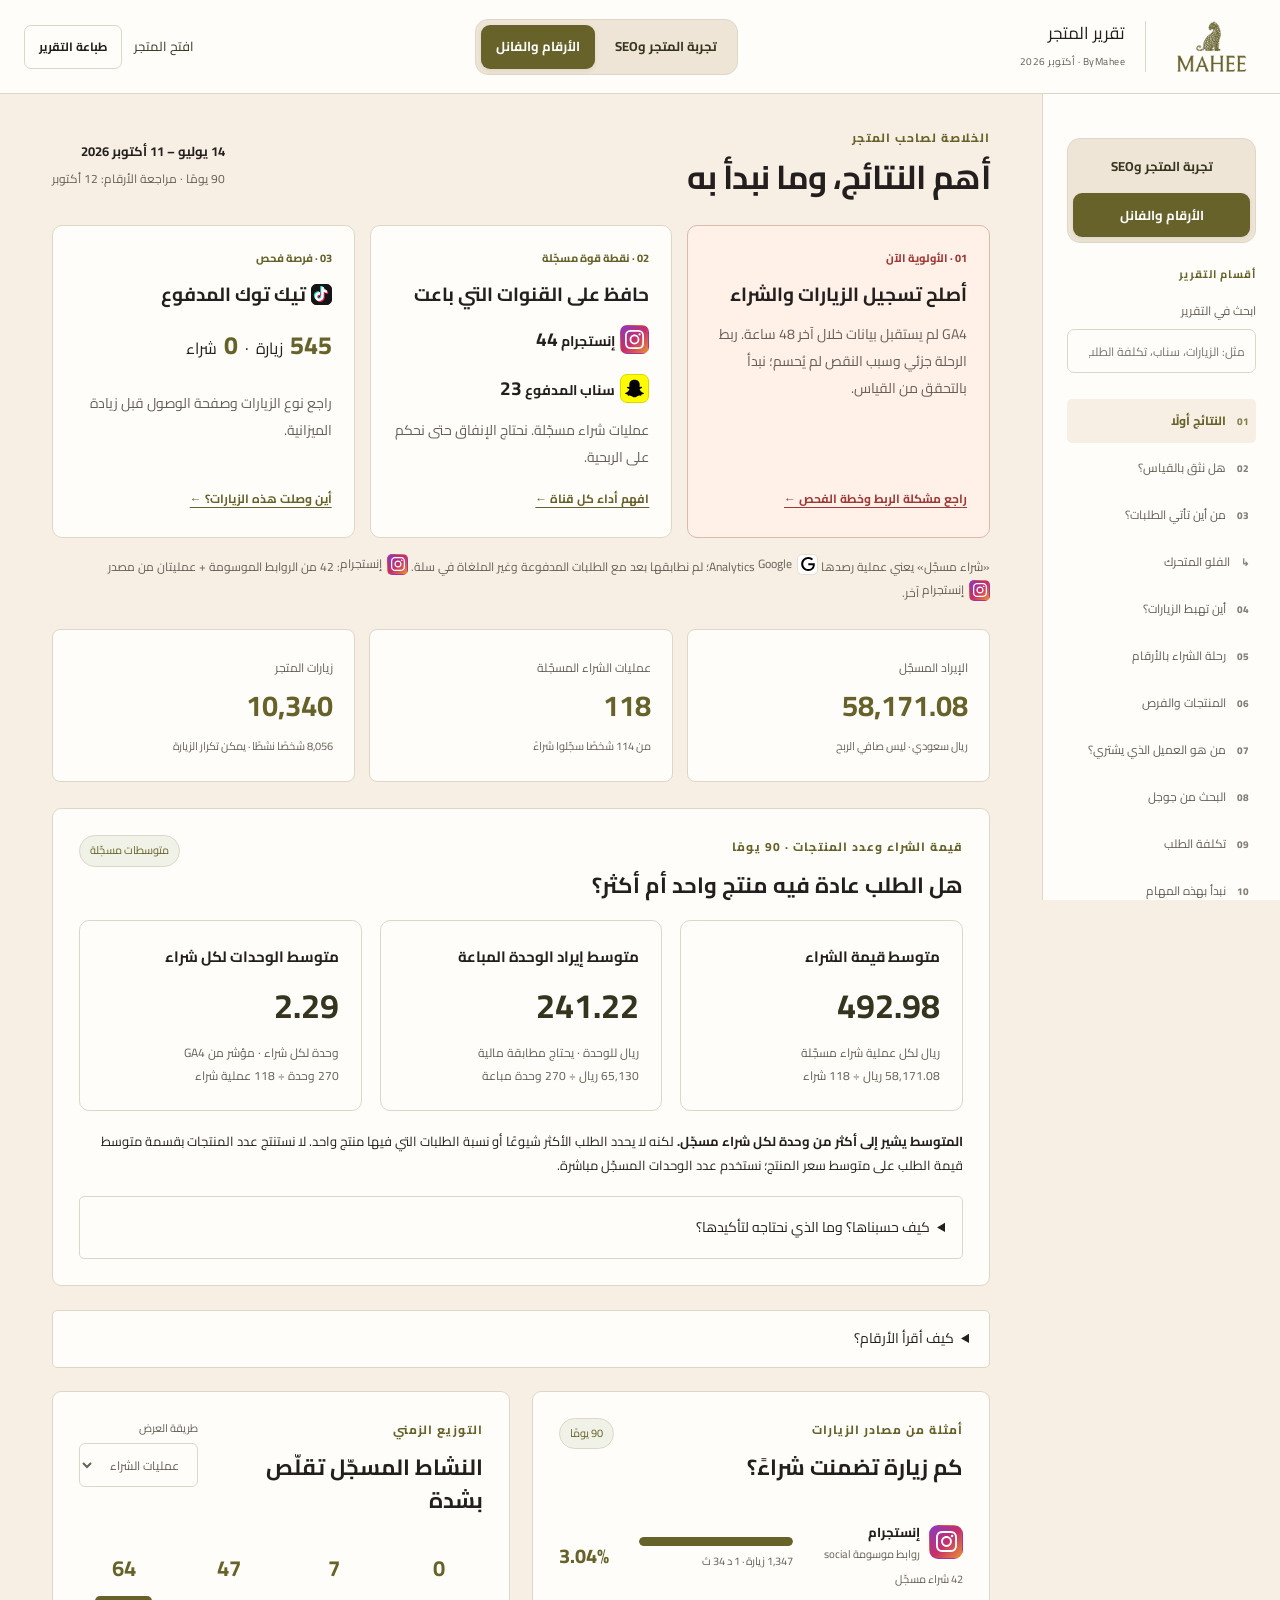
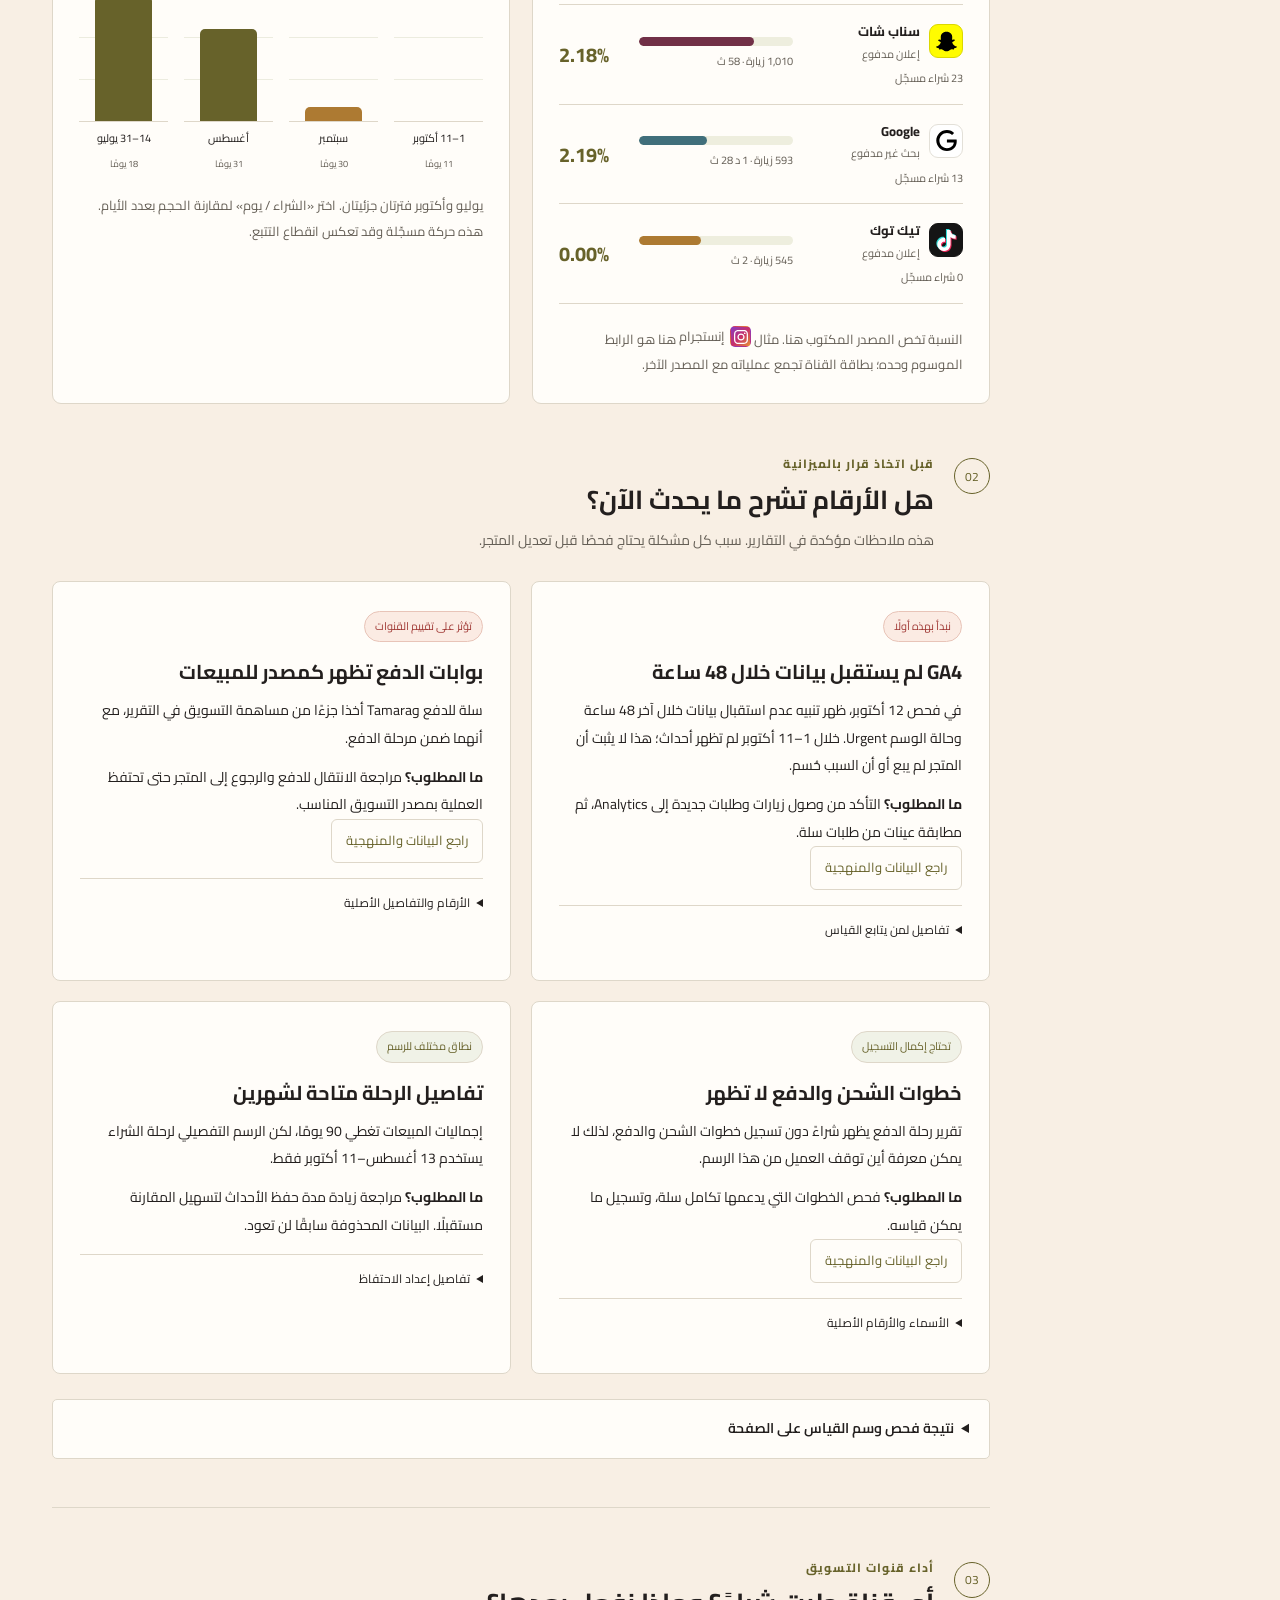
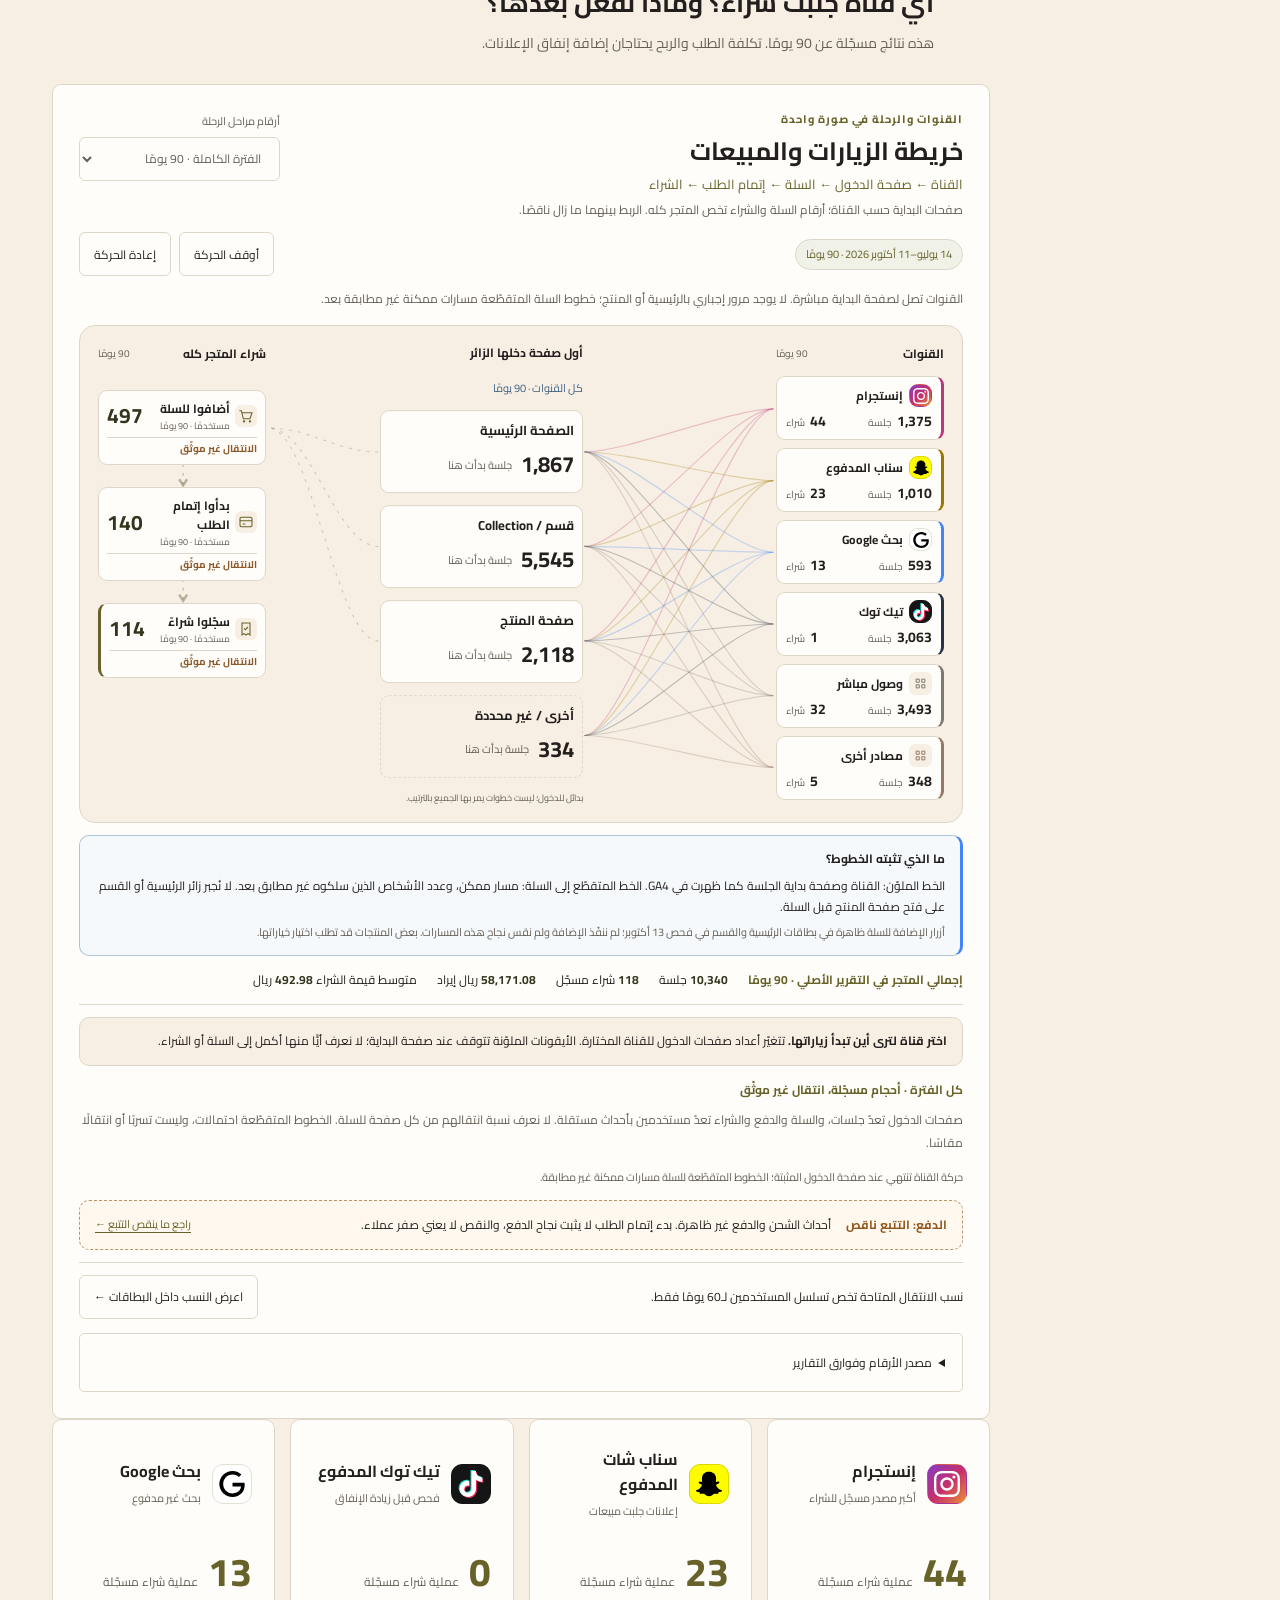
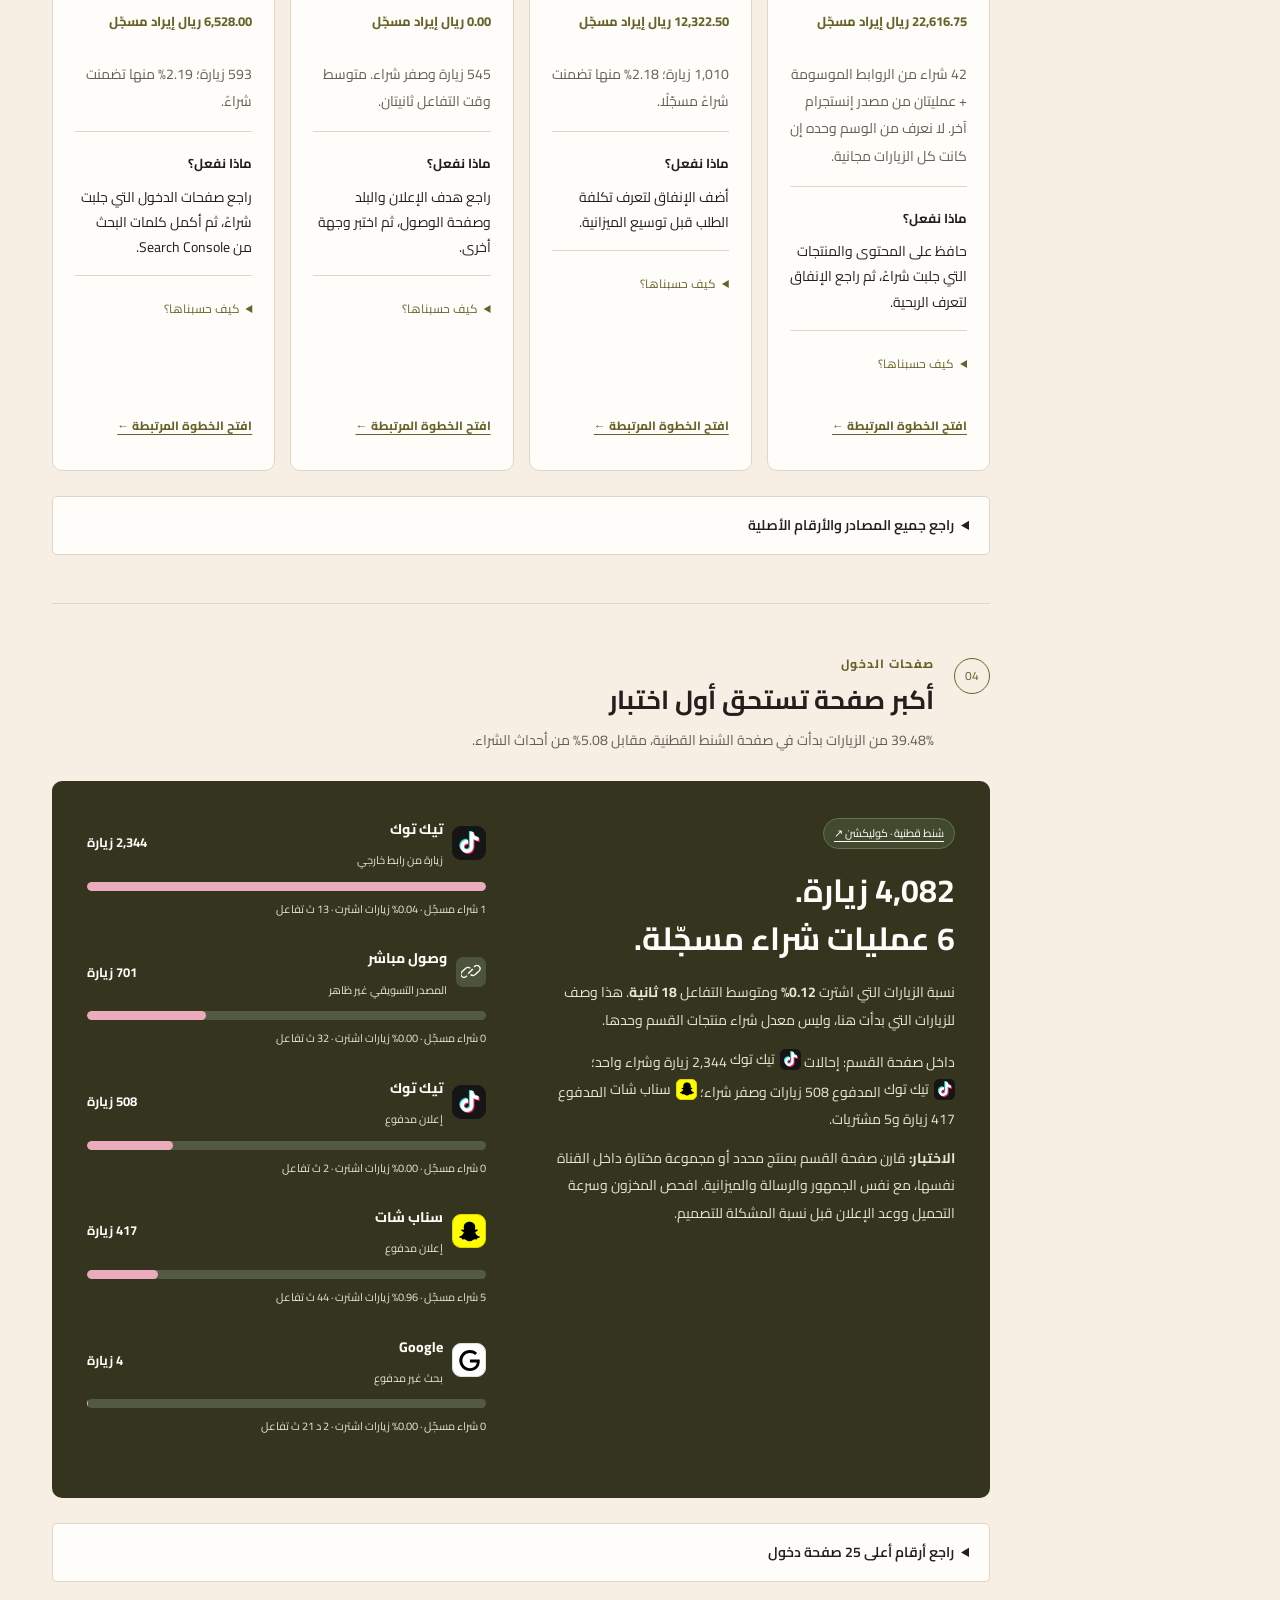
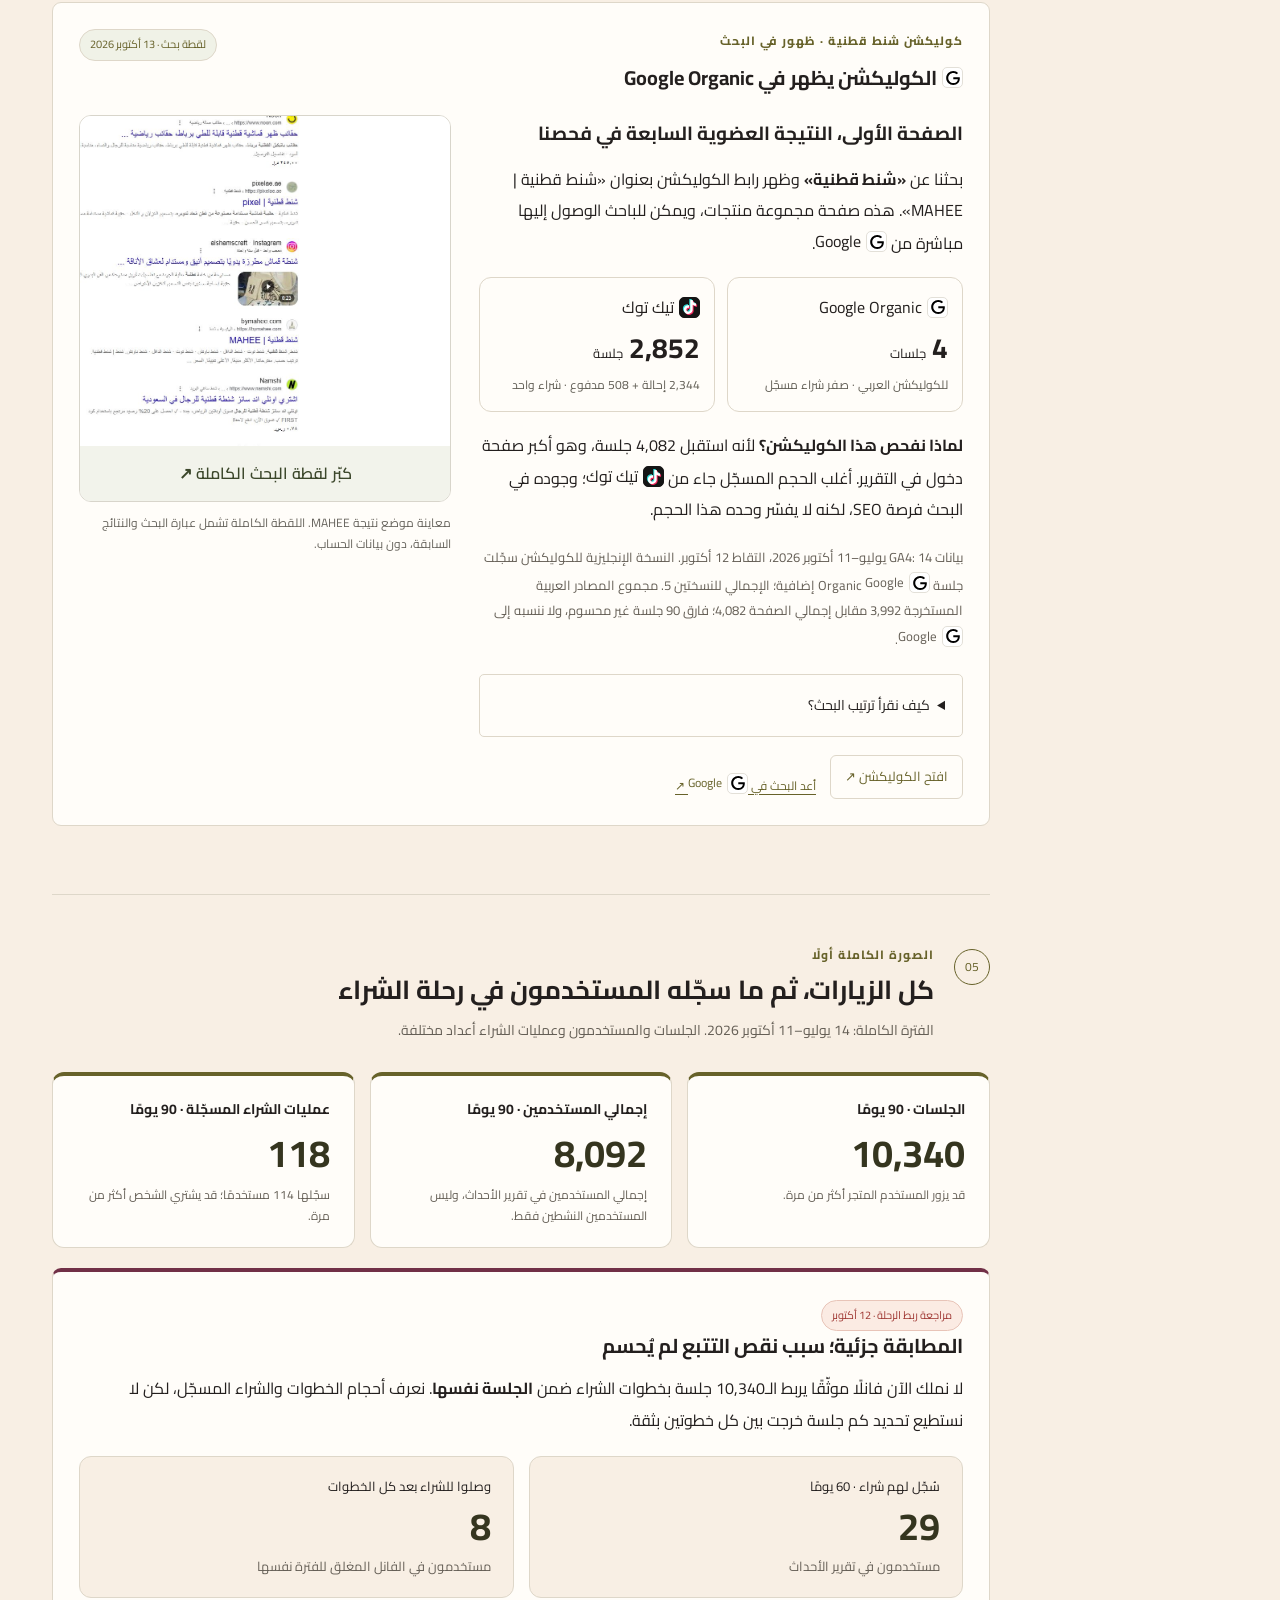
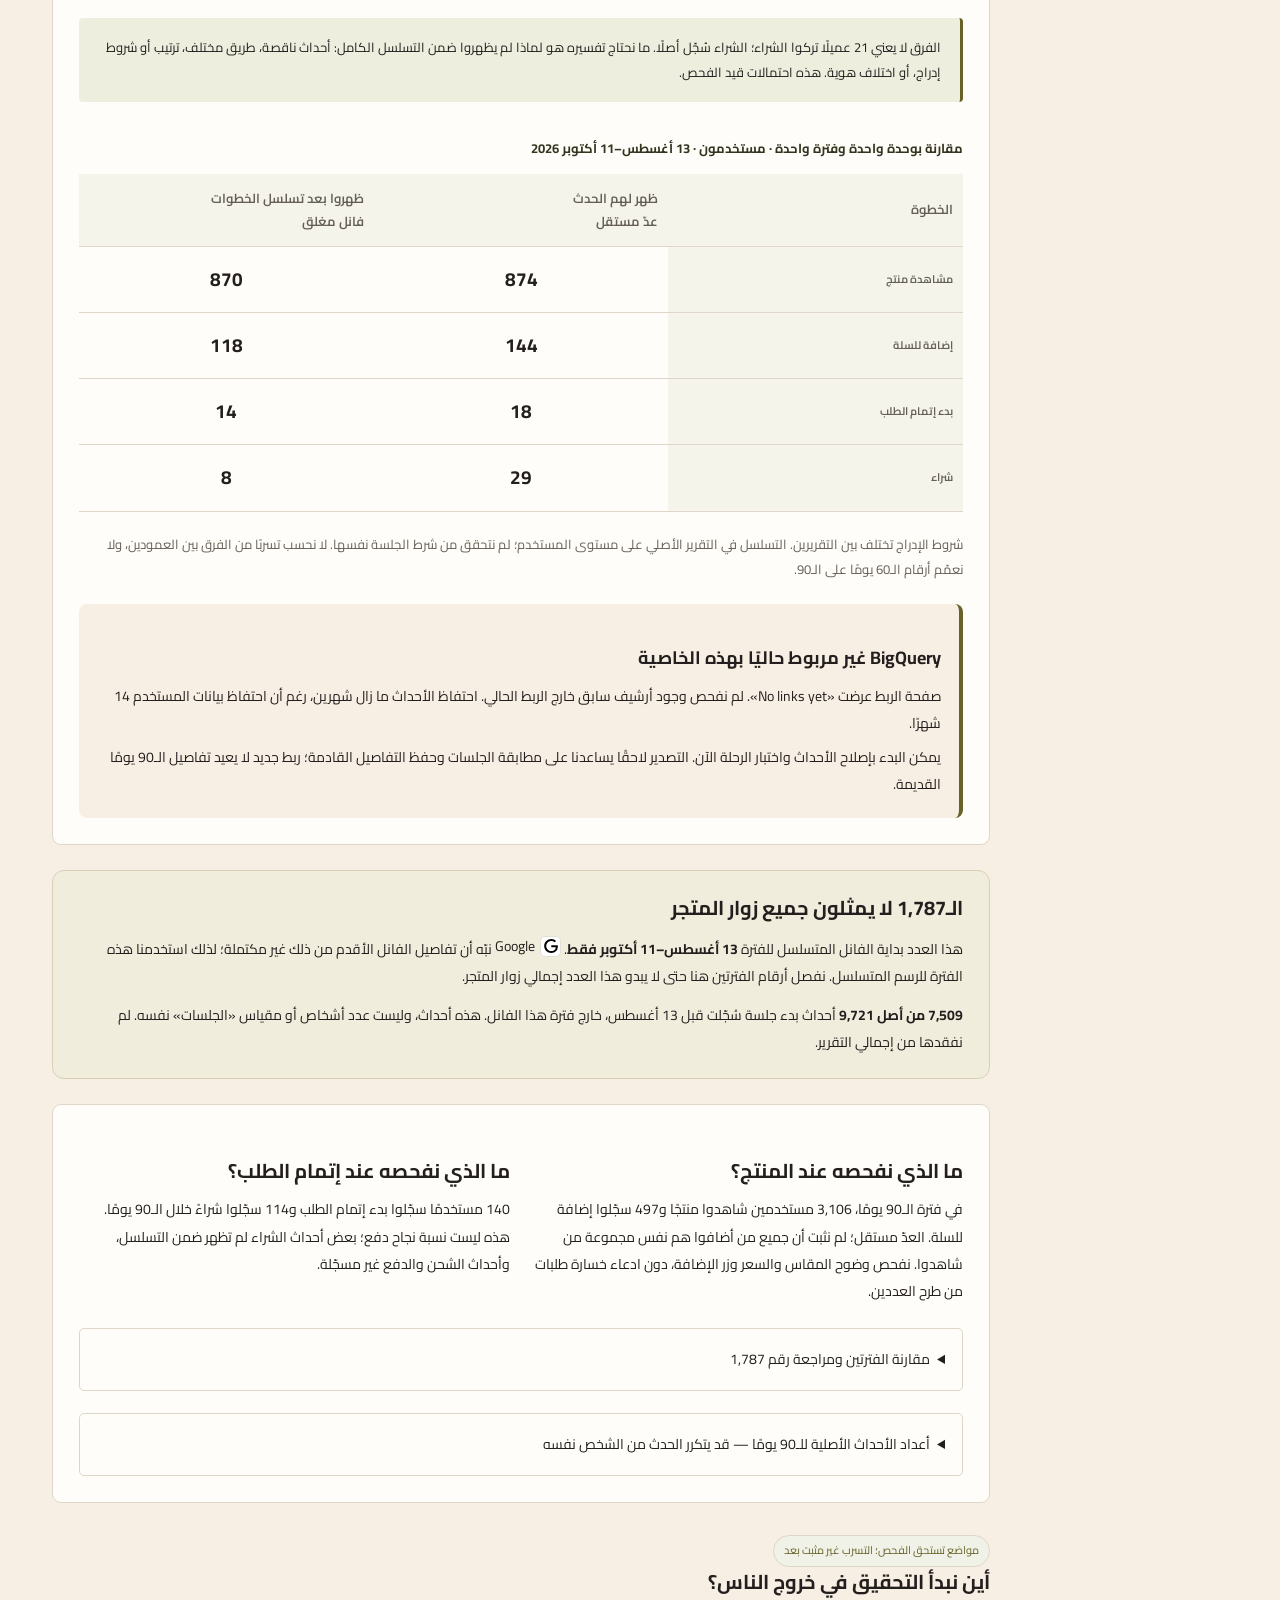
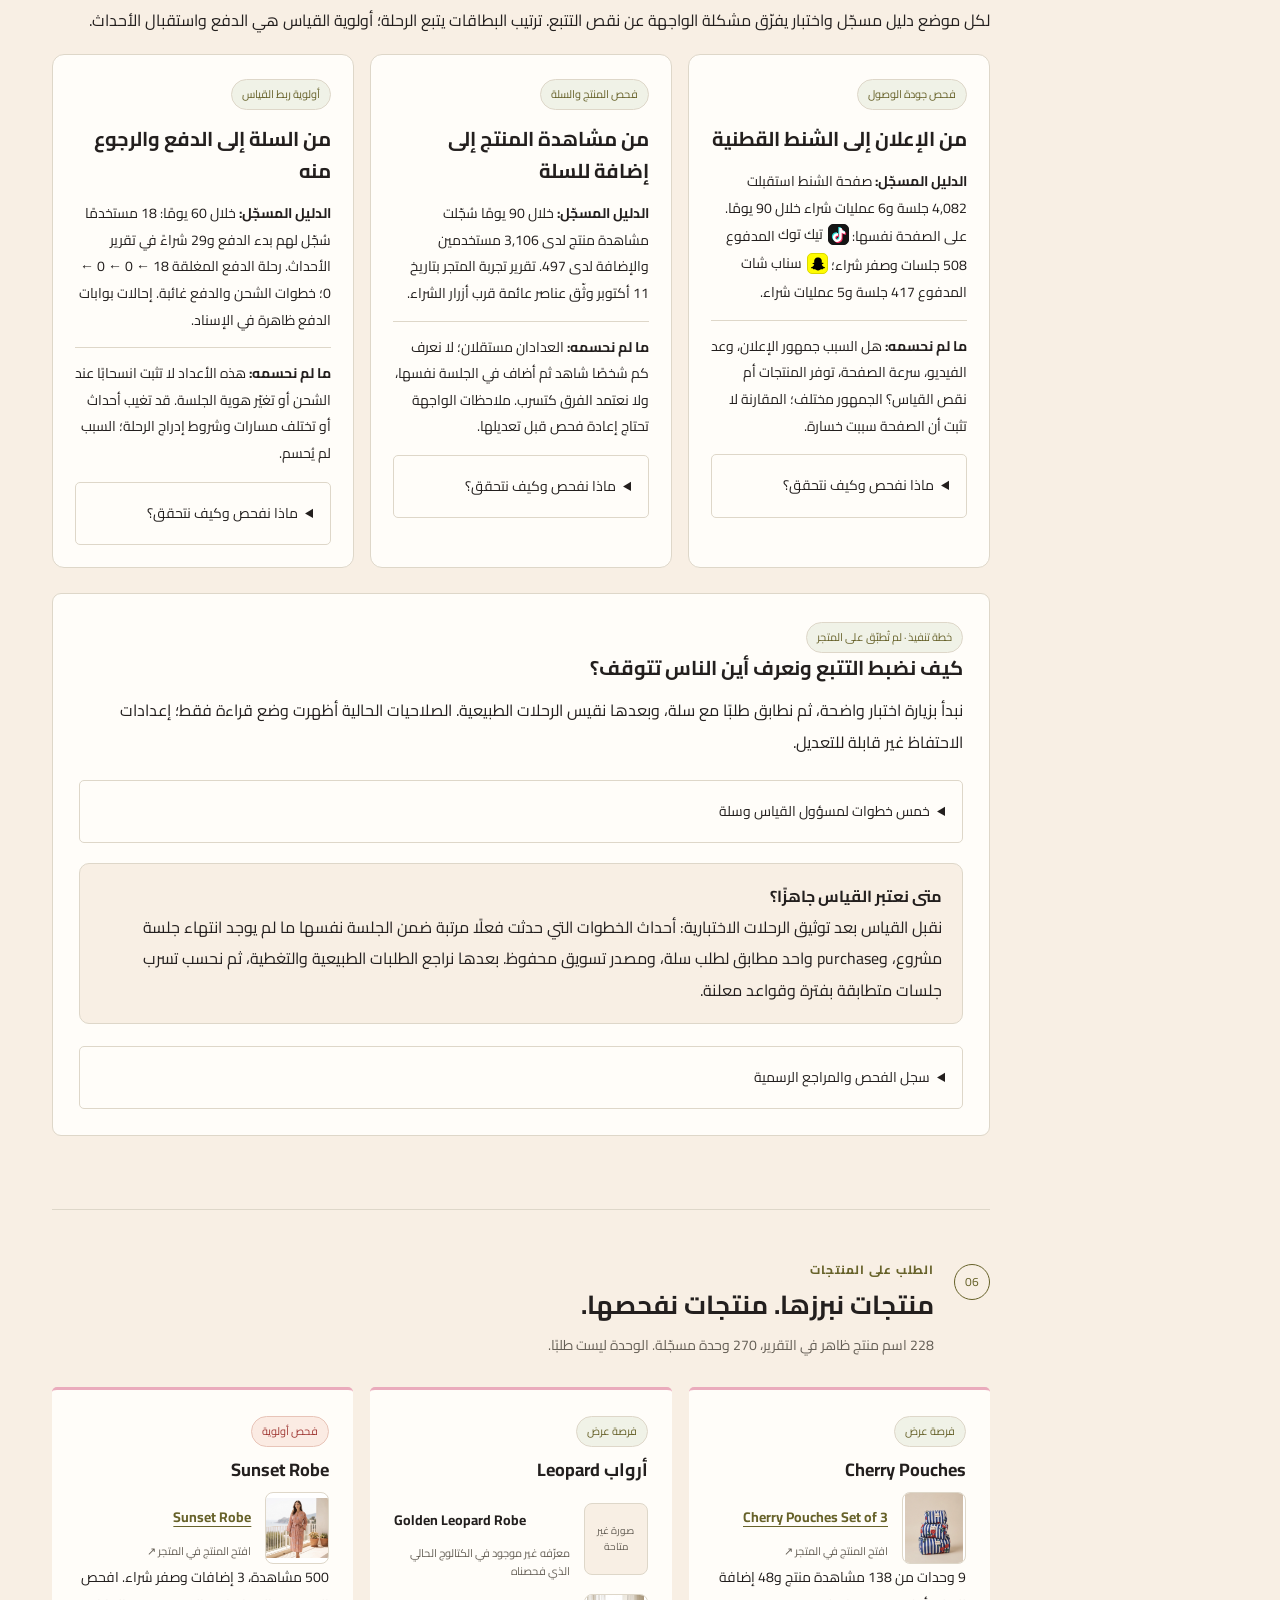
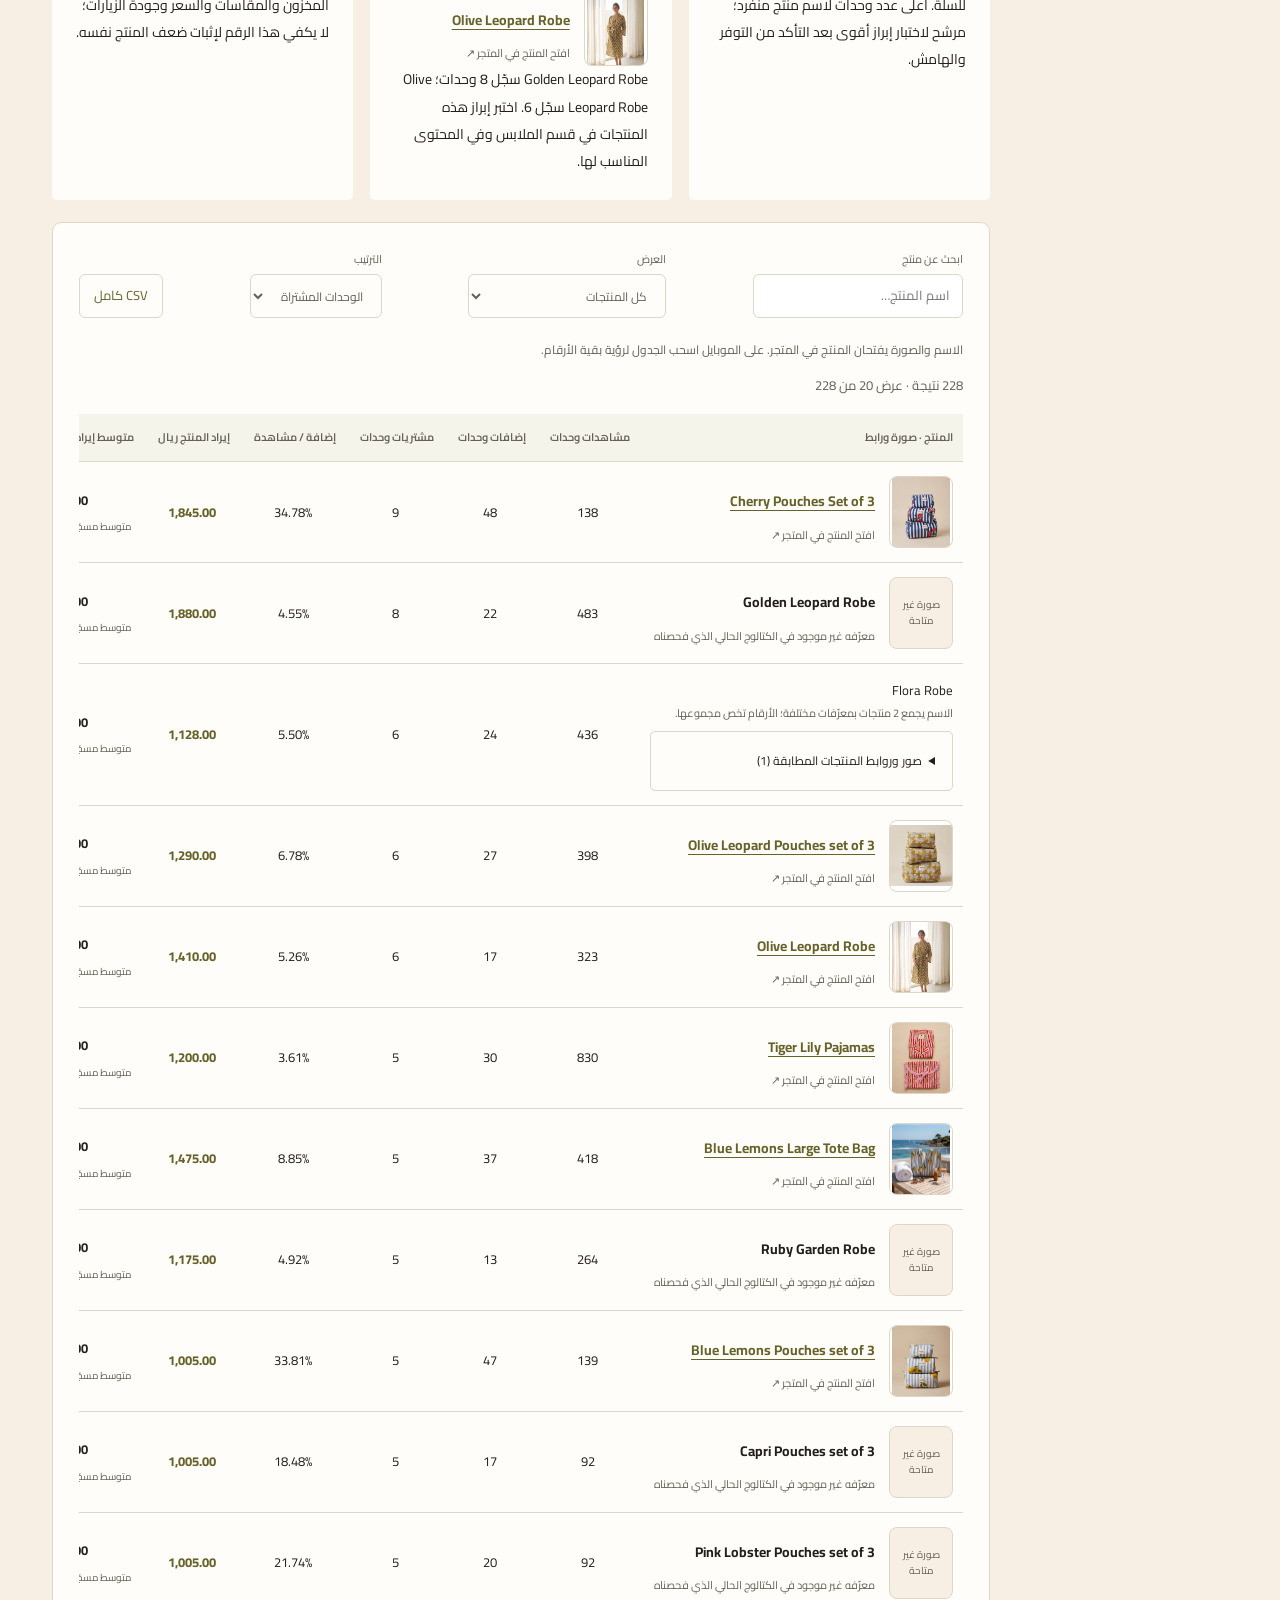
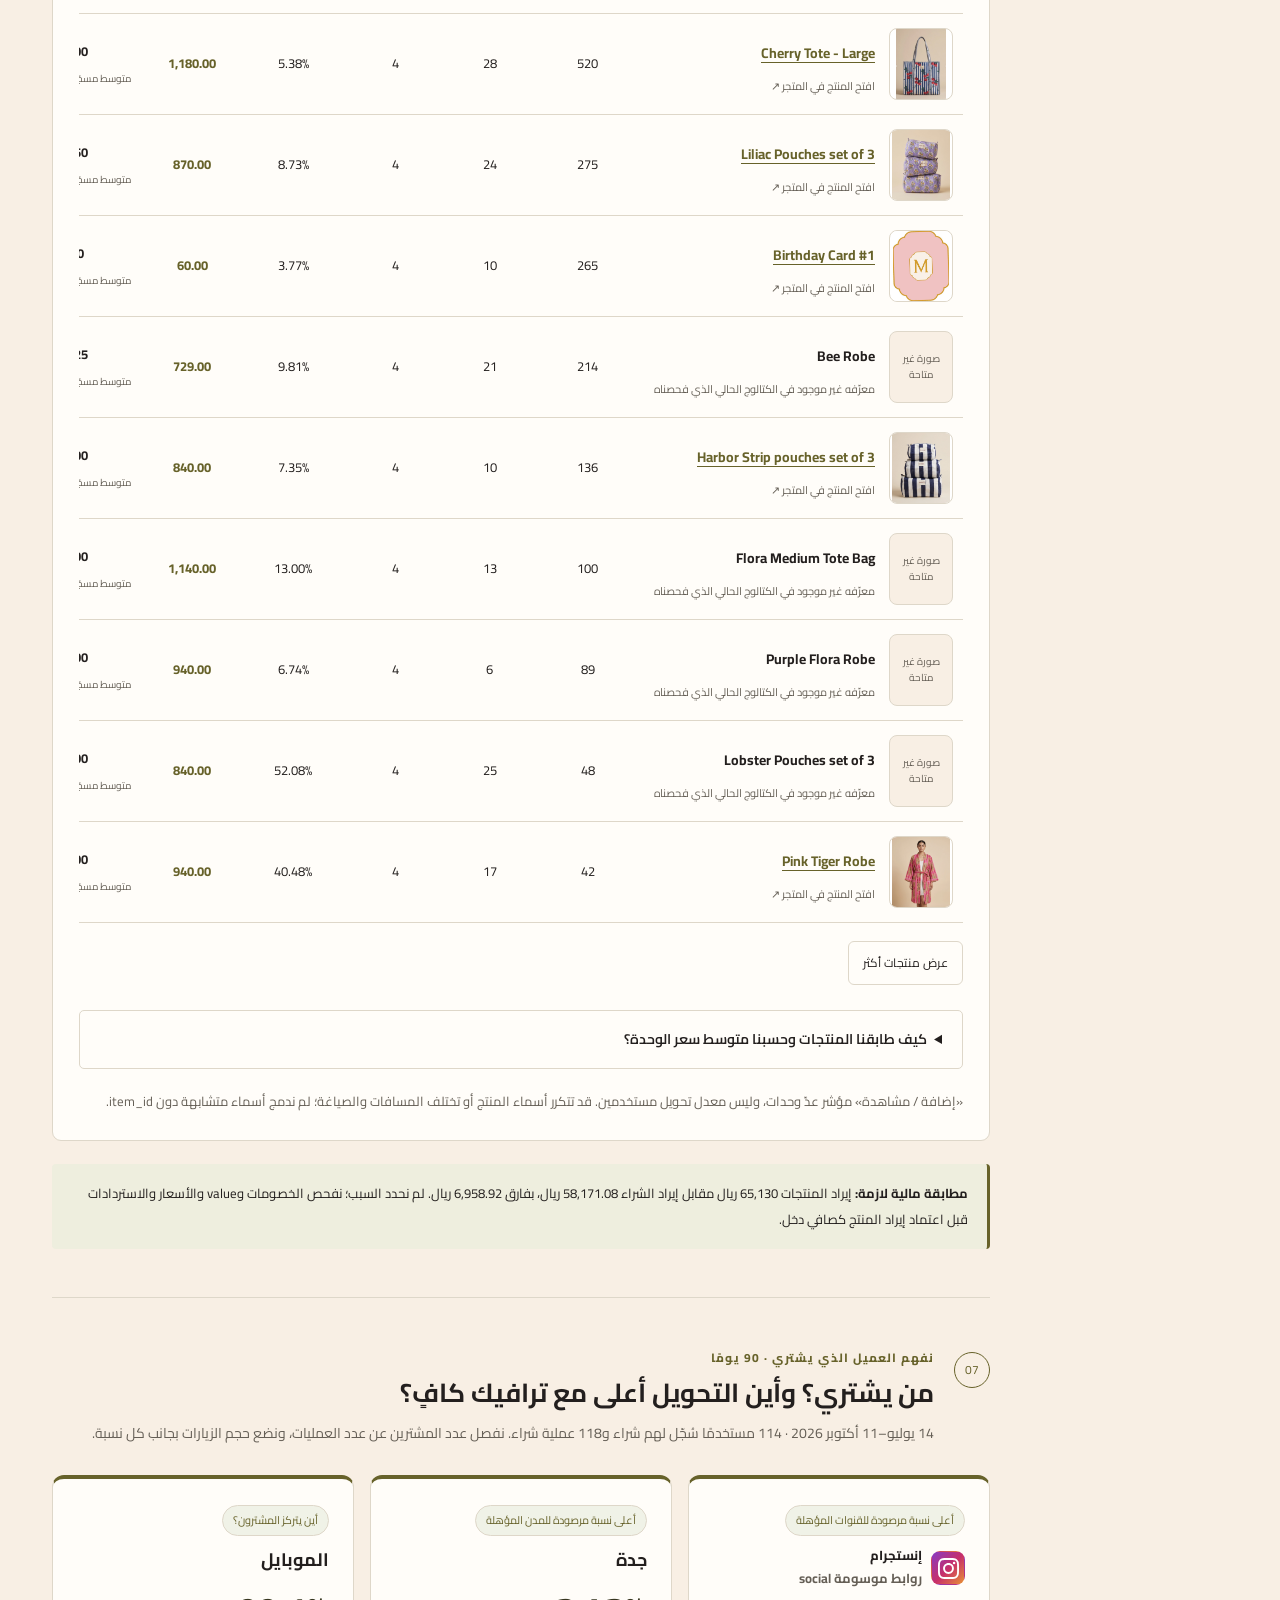
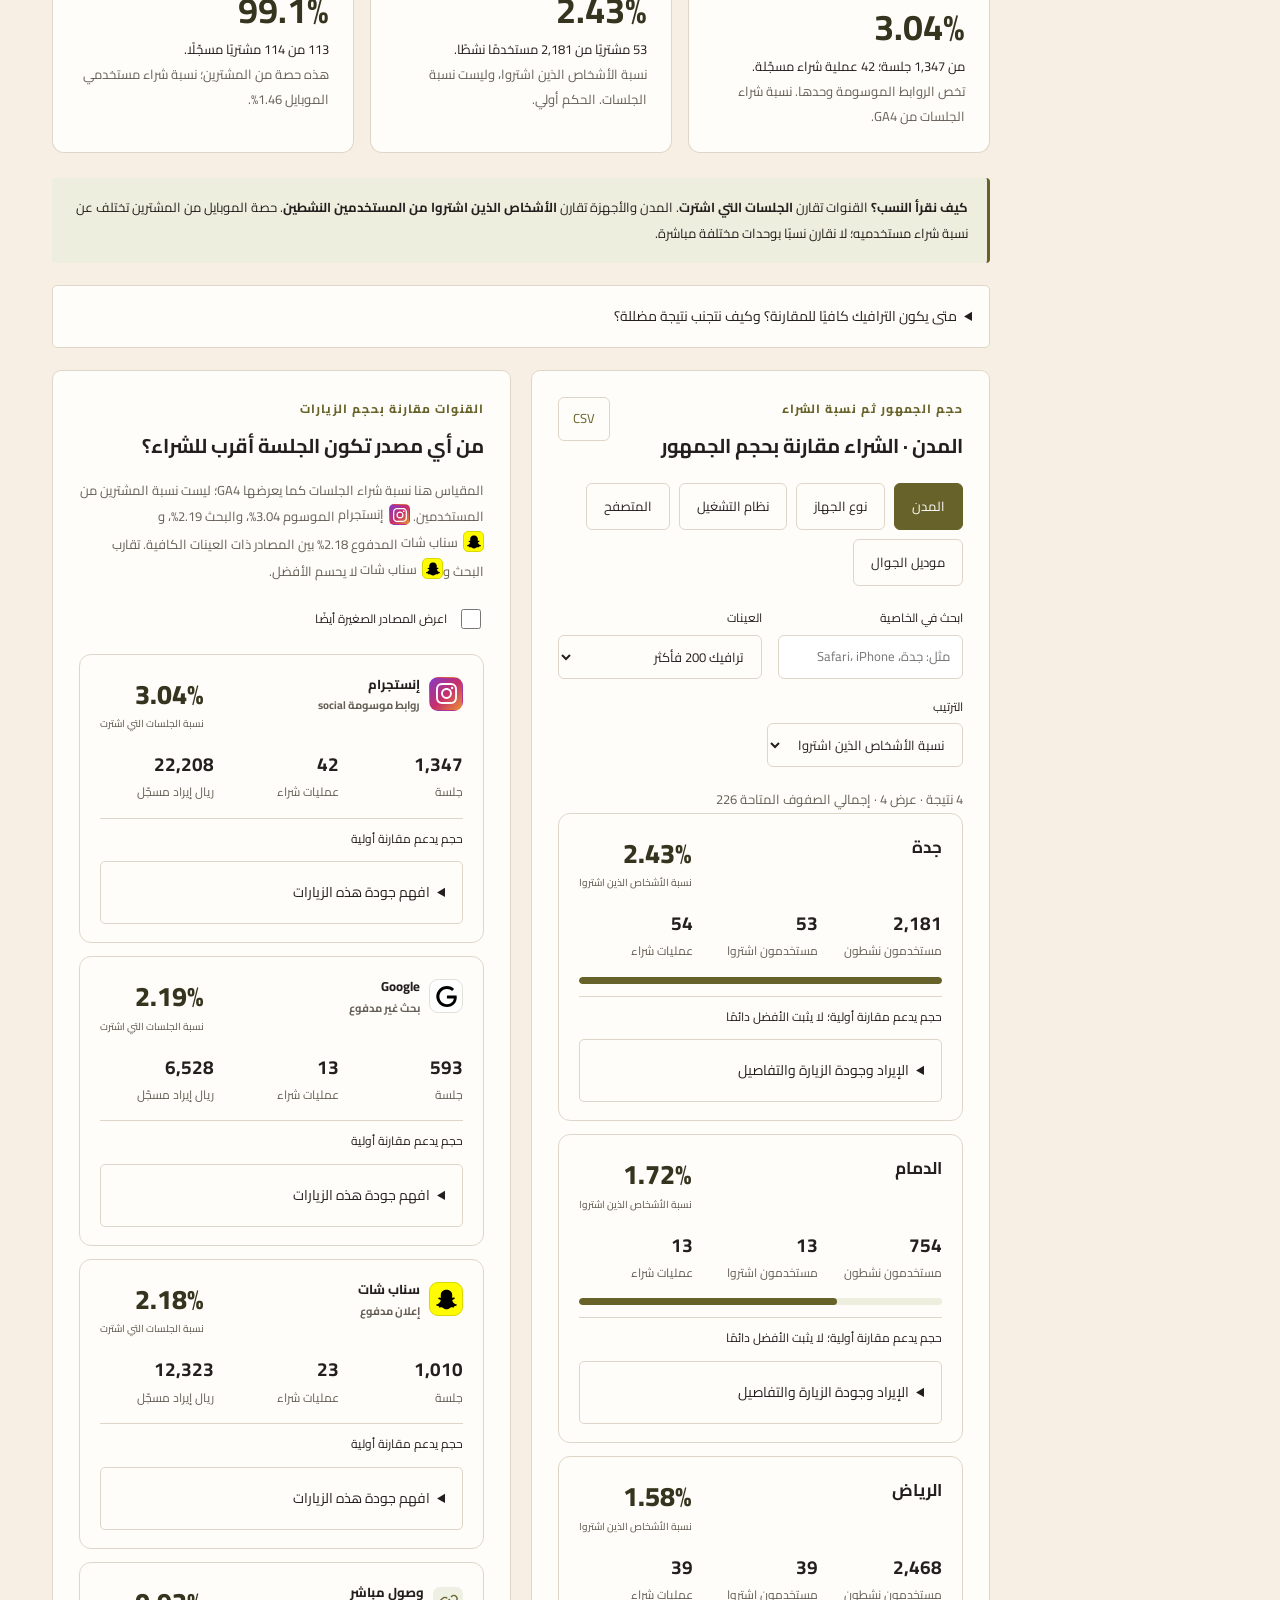
==== commit f75206c8: "Document cotton collection Google visibility with screenshot and verified traffic sources" ====
--- a/analytics/index.html
+++ b/analytics/index.html
@@ -1,5 +1,5 @@
 <!doctype html>
-<html lang="ar" dir="rtl"><head><meta charset="utf-8"><meta name="viewport" content="width=device-width,initial-scale=1"><meta name="robots" content="noindex,nofollow"><meta name="description" content="تحليل بيانات ByMahee: المبيعات، القنوات، رحلة الشراء وفرص التحسين."><title>ByMahee · من الزيارة إلى الطلب</title><link rel="stylesheet" href="dashboard.css?v=2.1"><link rel="stylesheet" href="infographics.css?v=3.0"><link rel="stylesheet" href="../report-navigation.css?v=3.0"><link rel="stylesheet" href="tracking-review.css?v=1.0"><link rel="stylesheet" href="buyer-profile.css?v=1.0"><link rel="stylesheet" href="organic-search.css?v=1.0"><link rel="stylesheet" href="product-details.css?v=1.0"><link rel="stylesheet" href="channel-motion.css?v=1.0"><link rel="stylesheet" href="funnel-motion.css?v=5.0"></head>
+<html lang="ar" dir="rtl"><head><meta charset="utf-8"><meta name="viewport" content="width=device-width,initial-scale=1"><meta name="robots" content="noindex,nofollow"><meta name="description" content="تحليل بيانات ByMahee: المبيعات، القنوات، رحلة الشراء وفرص التحسين."><title>ByMahee · من الزيارة إلى الطلب</title><link rel="stylesheet" href="dashboard.css?v=2.1"><link rel="stylesheet" href="infographics.css?v=3.0"><link rel="stylesheet" href="../report-navigation.css?v=3.0"><link rel="stylesheet" href="tracking-review.css?v=1.0"><link rel="stylesheet" href="buyer-profile.css?v=1.0"><link rel="stylesheet" href="organic-search.css?v=1.0"><link rel="stylesheet" href="product-details.css?v=1.0"><link rel="stylesheet" href="channel-motion.css?v=1.0"><link rel="stylesheet" href="funnel-motion.css?v=5.0"><link rel="stylesheet" href="cotton-search-evidence.css?v=1.0"></head>
 <body><a class="skip" href="#main">تجاوز إلى المحتوى</a>
 <header class="topbar shell-header"><div class="shell-header-inner"><a class="brand" href="#overview"><img src="assets/mahee-logo.webp" alt="MAHEE" width="100" height="56"><span>تقرير المتجر<br><small>ByMahee · أكتوبر 2026</small></span></a><nav class="report-switch" aria-label="شاشات تقرير المتجر"><a href="../index.html">تجربة المتجر وSEO</a><a href="index.html" aria-current="page">الأرقام والفانل</a></nav><div class="top-actions"><a class="text-link" href="https://bymahee.com/ar" target="_blank" rel="noopener">افتح المتجر</a><button id="print">طباعة التقرير</button><button id="menu" aria-expanded="false" aria-controls="sidebar">فهرس التقرير</button></div></div></header><div class="layout report-layout"><aside id="sidebar" class="sidebar report-sidebar"><nav class="report-switch" aria-label="شاشات تقرير المتجر"><a href="../index.html">تجربة المتجر وSEO</a><a href="index.html" aria-current="page">الأرقام والفانل</a></nav><p class="eyebrow">أقسام التقرير</p><label for="section-search">ابحث في التقرير</label><input id="section-search" type="search" placeholder="مثل: الزيارات، سناب، تكلفة الطلب"><div id="section-search-results" aria-live="polite"></div><nav aria-label="أقسام التحليل"><a href="#overview"><span>01</span> النتائج أولًا</a><a href="#quality"><span>02</span> هل نثق بالقياس؟</a><a href="#channels"><span>03</span> من أين تأتي الطلبات؟</a><a class="motion-nav-link" href="#channel-map"><span>↳</span>الفلو المتحرك</a><a href="#landing"><span>04</span> أين تهبط الزيارات؟</a><a href="#funnel"><span>05</span> رحلة الشراء بالأرقام</a><a href="#products"><span>06</span> المنتجات والفرص</a><a href="#audience"><span>07</span> من هو العميل الذي يشتري؟</a><a href="#organic"><span>08</span> البحث من جوجل</a><a href="#cost"><span>09</span> تكلفة الطلب</a><a href="#actions"><span>10</span> نبدأ بهذه المهام</a><a href="#sources"><span>11</span> المصادر والمنهجية</a></nav><div class="side-footer"><a href="../index.html">تقرير تجربة المتجر ←</a><p>تقرير المتجر · تحليل GA4<br>التقاط: 12 أكتوبر 2026</p></div></aside>
 <main id="main">
@@ -29,7 +29,19 @@
 <div id="ff-rate-summary" class="ff-rate-summary"><span>نسب الانتقال المتاحة تخص تسلسل المستخدمين لـ60 يومًا فقط.</span><button id="ff-show-rates" class="small-button" type="button">اعرض النسب داخل البطاقات ←</button></div>
 <div id="funnel-chart" hidden></div><details class="ff-method"><summary>مصدر الأرقام وفوارق التقارير</summary><p>أعدنا قراءة تقرير صفحات الدخول لكل قناة في 13 أكتوبر، مع تثبيت الفترة 14 يوليو–11 أكتوبر 2026. استخرجنا جميع الصفوف: إنستجرام 69، سناب المدفوع 52، البحث 118، تيك توك 18، الوصول المباشر 543، وبقية المصادر 114. صنّفنا مسار البداية إلى رئيسية أو قسم أو منتج أو أخرى/غير محددة؛ لا ننشر مسارات الحساب والدفع أو معرّفات العملاء.</p><p>البطاقات تعرض إجمالي الجلسات الذي يعرضه تقرير الدخول؛ أرقام الصفحات والأسهم من مجموع صفوفه. قد لا تتساوى هذه القيم أو تقرير المصادر الأصلي. Google يذكر أن عدّ الجلسات يستخدم التقدير حتى في التقارير غير المأخوذة بعينة؛ لم نثبت أن هذا يفسّر كل فرق عند المتجر، ولم نعدّل الأرقام لتسويتها.</p><div class="table-wrap" tabindex="0"><table><thead><tr><th>القناة</th><th>مصادر · قراءة 12 أكتوبر</th><th>إجمالي الدخول · قراءة 13 أكتوبر</th><th>مجموع صفوف الدخول</th></tr></thead><tbody id="ff-entry-reconciliation"></tbody></table></div><p id="funnel-note"></p><p>في وضع الـ60 يومًا، السلة والدفع والشراء تخص الفانل المتسلسل نفسه؛ صفحة البداية للقناة ليست مطابقة لهذا الفانل. شراء GA4 لم يُطابق بالطلبات المدفوعة وغير الملغاة في سلة. الوصول المباشر لا يحدد منصة تسويق، وsocial لا يثبت وحده أن الزيارات مجانية.</p><a class="small-button" href="channel-entry-routes.json" download>أرقام الدخول حسب القناة JSON</a><ul class="references"><li><a href="https://support.google.com/analytics/answer/12931766?hl=en">ما الذي يعدّه تقرير صفحات الدخول؟</a></li><li><a href="https://support.google.com/analytics/answer/13331292?hl=en">تقدير عدّ الجلسات في GA4</a></li></ul></details></div></article><div id="channel-cards" class="channel-cards"></div>
 <details class="technical" id="all-source-details"><summary>راجع جميع المصادر والأرقام الأصلية</summary><div class="panel"><div class="controls"><div class="tabs" role="group" aria-label="تفصيل القنوات"><button class="active" data-channel-view="sources" aria-pressed="true">كل المصادر</button><button data-channel-view="channels" aria-pressed="false">حسب نوع الزيارات</button><button data-channel-view="attribution_sources" aria-pressed="false">توزيع مساهمة المصادر</button></div><label class="select-label">رتّب حسب<select id="channel-sort"><option value="purchases">الشراء</option><option value="revenue">الإيراد</option><option value="sessions">الزيارات</option></select></label></div><p id="channel-definition" class="note"></p><p class="table-hint">على الموبايل: اسحب الجدول أفقيًا لرؤية بقية الأعمدة.</p><div class="table-wrap" tabindex="0" aria-label="جدول المصادر قابل للتمرير"><table><thead id="channel-head"></thead><tbody id="channel-body"></tbody></table></div><div class="reconciliation-note"><b>توضيح من مراجعة الأرقام:</b> إجمالي الزيارات الذي يعرضه Google هو 10,340. مجموع صفوف المصادر 9,859، وصفوف أنواع الزيارات 9,894. سبب الفارق لم يُحسم؛ حافظنا على الإجمالي والصفوف كما وردت، ولم ننشئ زيارات مفقودة أو نغيّر الأرقام. عمليات الشراء والإيراد يتطابقان بين جداول المصادر والقنوات.</div></div></details></section>
-<section id="landing"><div class="section-title"><span>04</span><div><p class="eyebrow">صفحات الدخول</p><h2>أكبر صفحة تستحق أول اختبار</h2><p>39.48% من الزيارات بدأت في صفحة الشنط القطنية، مقابل 5.08% من أحداث الشراء.</p></div></div><div class="cotton-feature"><div><span class="pill">شنط قطنية</span><h3>4,082 زيارة.<br>6 عمليات شراء مسجّلة.</h3><p>نسبة الزيارات التي اشترت <b>0.12%</b> ومتوسط التفاعل <b>18 ثانية</b>. هذا وصف للزيارات التي بدأت هنا، وليس معدل شراء منتجات القسم وحدها.</p><p>داخل صفحة القسم: TikTok العضوي 2,344 زيارة وشراء واحد؛ TikTok المدفوع 508 زيارات وصفر شراء؛ Snapchat المدفوع 417 زيارة و5 مشتريات.</p><p><b>الاختبار:</b> قارن صفحة القسم بمنتج محدد أو مجموعة مختارة داخل القناة نفسها، مع نفس الجمهور والرسالة والميزانية. افحص المخزون وسرعة التحميل ووعد الإعلان قبل نسبة المشكلة للتصميم.</p></div><div id="cotton-bars"></div></div><details class="technical"><summary>راجع أرقام أعلى 25 صفحة دخول</summary><div class="panel"><div class="panel-head"><h3>صفحات الدخول حسب الزيارات</h3><a class="small-button" href="landing.csv" download>CSV</a></div><div class="table-wrap" tabindex="0"><table><thead><tr><th>صفحة الدخول</th><th>الزيارات</th><th>شراء مسجّل</th><th>نسبة زيارات اشترت</th><th>إيراد ريال</th><th>التفاعل</th></tr></thead><tbody id="landing-body"></tbody></table></div><p class="footnote">تم استخراج أعلى 25 من 611 صفحة، وليست كل الصفحات. مسارات الرئيسية «/» و«/ar» مفصولة كما تظهر في GA4. لا تُجمع نسب التحويل، ولا تثبت المقارنة سببية تأثير الصفحة.</p></div></details></section>
+<section id="landing"><div class="section-title"><span>04</span><div><p class="eyebrow">صفحات الدخول</p><h2>أكبر صفحة تستحق أول اختبار</h2><p>39.48% من الزيارات بدأت في صفحة الشنط القطنية، مقابل 5.08% من أحداث الشراء.</p></div></div><div class="cotton-feature"><div><a class="pill" href="https://bymahee.com/ar/%D8%B4%D9%86%D8%B7-%D9%82%D8%B7%D9%86%D9%8A%D8%A9/c1017943806" target="_blank" rel="noopener">شنط قطنية · كوليكشن ↗</a><h3>4,082 زيارة.<br>6 عمليات شراء مسجّلة.</h3><p>نسبة الزيارات التي اشترت <b>0.12%</b> ومتوسط التفاعل <b>18 ثانية</b>. هذا وصف للزيارات التي بدأت هنا، وليس معدل شراء منتجات القسم وحدها.</p><p>داخل صفحة القسم: إحالات تيك توك 2,344 زيارة وشراء واحد؛ TikTok المدفوع 508 زيارات وصفر شراء؛ Snapchat المدفوع 417 زيارة و5 مشتريات.</p><p><b>الاختبار:</b> قارن صفحة القسم بمنتج محدد أو مجموعة مختارة داخل القناة نفسها، مع نفس الجمهور والرسالة والميزانية. افحص المخزون وسرعة التحميل ووعد الإعلان قبل نسبة المشكلة للتصميم.</p></div><div id="cotton-bars"></div></div><details class="technical"><summary>راجع أرقام أعلى 25 صفحة دخول</summary><div class="panel"><div class="panel-head"><h3>صفحات الدخول حسب الزيارات</h3><a class="small-button" href="landing.csv" download>CSV</a></div><div class="table-wrap" tabindex="0"><table><thead><tr><th>صفحة الدخول</th><th>الزيارات</th><th>شراء مسجّل</th><th>نسبة زيارات اشترت</th><th>إيراد ريال</th><th>التفاعل</th></tr></thead><tbody id="landing-body"></tbody></table></div><p class="footnote">تم استخراج أعلى 25 من 611 صفحة، وليست كل الصفحات. مسارات الرئيسية «/» و«/ar» مفصولة كما تظهر في GA4. لا تُجمع نسب التحويل، ولا تثبت المقارنة سببية تأثير الصفحة.</p></div></details><article id="cotton-search-evidence" class="panel cotton-search-evidence">
+  <div class="panel-head"><div><p class="eyebrow">كوليكشن شنط قطنية · ظهور في البحث</p><h3><span class="inline-brand"><span class="platform-logo google"><img src="assets/channels/google.svg" alt="" width="24" height="24"></span>الكوليكشن يظهر في Google Organic</span></h3></div><span class="pill">لقطة بحث · 13 أكتوبر 2026</span></div>
+  <div class="cotton-search-grid"><div>
+    <h4>الصفحة الأولى، النتيجة العضوية السابعة في فحصنا</h4>
+    <p>بحثنا عن <b>«شنط قطنية»</b> وظهر رابط الكوليكشن بعنوان «شنط قطنية | MAHEE». هذه صفحة مجموعة منتجات، ويمكن للباحث الوصول إليها مباشرة من Google.</p>
+    <div class="cotton-search-metrics"><article><span class="inline-brand"><span class="platform-logo google"><img src="assets/channels/google.svg" alt="" width="24" height="24"></span>Google Organic</span><strong>4 <small>جلسات</small></strong><small>للكوليكشن العربي · صفر شراء مسجّل</small></article><article><span class="inline-brand"><span class="platform-logo tiktok"><img src="assets/channels/tiktok.svg" alt="" width="24" height="24"></span>تيك توك</span><strong>2,852 <small>جلسة</small></strong><small>2,344 إحالة + 508 مدفوع · شراء واحد</small></article></div>
+    <p><b>لماذا نفحص هذا الكوليكشن؟</b> لأنه استقبل 4,082 جلسة، وهو أكبر صفحة دخول في التقرير. أغلب الحجم المسجّل جاء من تيك توك؛ وجوده في البحث فرصة SEO، لكنه لا يفسّر وحده هذا الحجم.</p>
+    <p class="footnote">بيانات GA4: 14 يوليو–11 أكتوبر 2026، التقاط 12 أكتوبر. النسخة الإنجليزية للكوليكشن سجّلت جلسة Google Organic إضافية؛ الإجمالي للنسختين 5. مجموع المصادر العربية المستخرجة 3,992 مقابل إجمالي الصفحة 4,082؛ فارق 90 جلسة غير محسوم، ولا ننسبه إلى Google.</p>
+    <details><summary>كيف نقرأ ترتيب البحث؟</summary><p>النتيجة السابعة بين روابط نتائج الويب العضوية الظاهرة في هذه اللقطة، بعد نتيجة Instagram. بحث عربي مع إعداد البلد السعودية، وخيار تقليل تخصيص النتائج pws=0، داخل متصفح مسجّل الدخول. الترتيب قد يختلف حسب المكان والوقت وإعدادات الحساب؛ هذه ملاحظة واحدة، وليست متوسط ترتيب أو إثباتًا للمركز الأول.</p><p>لا تتوفر كلمات Search Console الفعلية. لا نعرف هل جلسات Google الأربع جاءت من عبارة «شنط قطنية» أو من عبارة أخرى. نحتاج تقرير Queries وPages لقياس النقرات والظهور ومتوسط الترتيب.</p><a href="cotton-search-evidence.json" download>تنزيل سجل الدليل</a> · <a href="#organic-keywords">البيانات التي تكمل التحليل ←</a></details>
+    <div class="cotton-search-links"><a class="small-button" href="https://bymahee.com/ar/%D8%B4%D9%86%D8%B7-%D9%82%D8%B7%D9%86%D9%8A%D8%A9/c1017943806" target="_blank" rel="noopener">افتح الكوليكشن ↗</a><a class="small-link" href="https://www.google.com/search?q=%D8%B4%D9%86%D8%B7+%D9%82%D8%B7%D9%86%D9%8A%D8%A9&amp;hl=ar&amp;gl=sa&amp;pws=0" target="_blank" rel="noopener">أعد البحث في Google ↗</a></div>
+  </div><figure class="cotton-search-proof"><button type="button" data-image="assets/evidence/google-cotton-search-2026-10-13.jpg" data-caption="بحث Google عن «شنط قطنية» — 13 أكتوبر 2026. MAHEE ظهر سابع روابط الويب العضوية في هذه اللقطة؛ إعداد البلد السعودية، بحث عربي، pws=0. اضغط إغلاق للعودة." aria-label="تكبير لقطة نتائج Google عن شنط قطنية"><img src="assets/evidence/google-cotton-search-2026-10-13.jpg" alt="لقطة بحث شنط قطنية؛ كوليكشن MAHEE يظهر بعد ست نتائج عضوية أخرى" width="920" height="1830" loading="lazy"><span>كبّر لقطة البحث الكاملة ↗</span></button><figcaption>معاينة موضع نتيجة MAHEE. اللقطة الكاملة تشمل عبارة البحث والنتائج السابقة، دون بيانات الحساب.</figcaption></figure></div>
+</article>
+</section>
 <section id="funnel"><div class="section-title"><span>05</span><div><p class="eyebrow">الصورة الكاملة أولًا</p><h2>كل الزيارات، ثم ما سجّله المستخدمون في رحلة الشراء</h2><p>الفترة الكاملة: 14 يوليو–11 أكتوبر 2026. الجلسات والمستخدمون وعمليات الشراء أعداد مختلفة.</p></div></div>
 <div class="funnel-baseline"><article><span>الجلسات · 90 يومًا</span><strong id="funnel-total-sessions"></strong><small>قد يزور المستخدم المتجر أكثر من مرة.</small></article><article><span>إجمالي المستخدمين · 90 يومًا</span><strong id="funnel-total-users"></strong><small>إجمالي المستخدمين في تقرير الأحداث، وليس المستخدمين النشطين فقط.</small></article><article><span>عمليات الشراء المسجّلة · 90 يومًا</span><strong id="funnel-total-purchases"></strong><small id="funnel-purchasers"></small></article></div>
 
@@ -65,7 +77,7 @@
 <p class="note"><b>ما الذي نعرفه بثقة؟</b> زيارات البحث المجاني والمبيعات المسجّلة لها. نسبة 2.19% أعلى من إجمالي المتجر 1.12% في هذه الفترة، لكنها لا تثبت أن SEO سبب الفرق. القياس التاريخي غير مكتمل، والشراء لم يُطابق بطلبات سلة المدفوعة. <a href="#journey-match">راجع حدود التتبع</a>.</p>
 <div class="two-col"><article class="panel"><div class="panel-head"><div><p class="eyebrow">المحتوى الذي استقبل الزيارات</p><h3>أين بدأ زوار Google Organic؟</h3></div></div><div id="organic-groups"></div><p class="footnote">نجمع الجلسات وعمليات الشراء حسب نوع صفحة الدخول. لا نجمع نسب التحويل أو الأشخاص. الرئيسية تشمل / و/ar و/en.</p></article><article class="panel"><p class="eyebrow">أين نبدأ؟</p><h3>حسّن الصفحات التي يصل إليها الباحثون</h3><p>المنتجات استقبلت 150 جلسة بحث مجاني، والأقسام 101. هذه زيارات لصفحات المتجر؛ لا تثبت وجود مقال أو فيديو جلبها.</p><p>ابدأ بالرئيسية وأسماء المنتجات ووصف الأقسام: وضّح الخامة والمقاس والاستخدام، وراجع اتساق اللغة في <a href="../index.html#seo">تقرير SEO</a>. اختيار موضوعات جديدة ينتظر معرفة كلمات البحث الفعلية.</p><p><b>فرصة فحص:</b> 34 جلسة بدون صفحة دخول محددة، و15 جلسة بدأت في صفحات حساب أو دفع حسب GA4. نراجع تسجيل بداية الجلسة قبل تفسير ذلك كظهور هذه الصفحات في نتائج البحث.</p><a class="small-button" href="../index.html#seo">راجع تحسينات صفحات المتجر ←</a></article></div>
 <article class="panel organic-pages"><div class="panel-head"><div><p class="eyebrow">صفحات Google Organic فقط</p><h3>راجع الترافيك والمبيعات لكل صفحة دخول</h3></div><a class="small-button" href="google-organic-landing.csv" download>تنزيل CSV</a></div><p>«/» سجّلت 139 جلسة و4 عمليات شراء، و«/ar» سجّلت 121 جلسة وشراءً واحدًا. لا نفسّر نسبة عالية من جلسة أو جلستين كأفضل محتوى.</p><div class="buyer-controls"><label for="organic-search">ابحث عن صفحة<input id="organic-search" type="search" placeholder="مثل: شنط، robe، /ar"></label><label for="organic-sort">رتّب الصفحات<select id="organic-sort"><option value="sessions">الأكثر زيارات</option><option value="purchases">الأكثر شراءً</option><option value="revenue">الأكثر إيرادًا</option></select></label></div><p id="organic-count" class="footnote" aria-live="polite"></p><div id="organic-pages" class="buyer-rows"></div><button id="organic-more" type="button" class="small-button">اعرض صفحات أكثر</button><p class="footnote">استخرجنا كل الصفوف الـ118. دمجنا 9 صفوف حساب ودفع في صف واحد دون معرّفات خاصة؛ لذلك العرض وCSV يحتويان 110 صفوف. مجموعهما يطابق 593 جلسة و13 شراء و6,528 ريال. معدل الصف المجمّع غير معروض. تفاصيل المستخدمين لا تُجمع عبر الصفوف.</p></article>
-<article id="organic-keywords" class="panel organic-keywords"><span class="pill">الخطوة التي تكمل تحليل البحث</span><h3>حتى نعرف الكلمات التي يظهر عليها الموقع</h3><div class="organic-steps"><article><span>01</span><h4>وصول إلى Search Console</h4><p>وصول قراءة للموقع الصحيح، أو تصدير تقرير Performance للفترة 14 يوليو–11 أكتوبر. لو التحقق من الموقع بدأ لاحقًا، نعرض الفترة المتوفرة فعليًا.</p></article><article><span>02</span><h4>الكلمات + صفحات النتائج</h4><p>نحتاج Queries وPages: الظهور، النقرات، CTR ومتوسط الترتيب، ثم فصل اسم المتجر عن البحث العام. هذه أرقام أداء الموقع، وليست إجمالي حجم البحث في السوق.</p></article><article><span>03</span><h4>فرص واضحة للمحتوى</h4><p>نبحث عن كلمات ذات ظهور كافٍ ونقرات ضعيفة، وصفحات قريبة من نتائج أفضل. نراجع المبيعات حسب صفحة الدخول في GA4؛ لا ننسب طلبًا معينًا لكلمة بحث من هذه البيانات المجمّعة.</p></article></div><p class="note"><b>الكلمات في تقرير SEO مقترحات فقط.</b> لم نستخرج كلمات أو ترتيبًا فعليًا للموقع، ولم نغيّر ربط Analytics أو إعدادات المتجر.</p><details><summary>المنهجية والفرق بين النقرات والجلسات</summary><p>مرشح تقرير صفحات الدخول: Session source / medium يطابق google / organic فقط، على فترة الـ90 يومًا نفسها. التحويل هو معدل الجلسات التي تضمنت شراء كما يعرضه GA4؛ ليس شراء الأحداث ÷ الجلسات. التفاعل 65.77% ومتوسطه 1 د 28 ث، ولا يعني نسبة شراء.</p><p>Search Console يقيس الظهور والنقرات في نتائج البحث؛ GA4 يقيس النشاط المسجّل داخل المتجر. النقرات قد تختلف عن الجلسات، ولا نطابقها واحدًا لواحد. إعداد ربط جديد لا يضمن توفر بيانات تاريخية لم تُجمع.</p><p>يوجد ربط واحد مع Google Ads مؤرخ 30 أغسطس 2026، لكنه لا يثبت إنفاقًا أو حملة نشطة. لم نراجع الكلمات أو عبارات البحث المدفوعة في حساب الإعلان.</p><a href="organic-search.json" download>تنزيل بيانات البحث المجمّعة</a> · <a href="https://support.google.com/analytics/answer/13682862?hl=en" target="_blank" rel="noopener">Google: تقرير Queries</a> · <a href="https://developers.google.com/search/docs/monitor-debug/google-analytics-search-console" target="_blank" rel="noopener">Google: استخدام Analytics وSearch Console معًا</a></details></article>
+<article id="organic-keywords" class="panel organic-keywords"><span class="pill">الخطوة التي تكمل تحليل البحث</span><h3>حتى نعرف الكلمات التي يظهر عليها الموقع</h3><div class="organic-steps"><article><span>01</span><h4>وصول إلى Search Console</h4><p>وصول قراءة للموقع الصحيح، أو تصدير تقرير Performance للفترة 14 يوليو–11 أكتوبر. لو التحقق من الموقع بدأ لاحقًا، نعرض الفترة المتوفرة فعليًا.</p></article><article><span>02</span><h4>الكلمات + صفحات النتائج</h4><p>نحتاج Queries وPages: الظهور، النقرات، CTR ومتوسط الترتيب، ثم فصل اسم المتجر عن البحث العام. هذه أرقام أداء الموقع، وليست إجمالي حجم البحث في السوق.</p></article><article><span>03</span><h4>فرص واضحة للمحتوى</h4><p>نبحث عن كلمات ذات ظهور كافٍ ونقرات ضعيفة، وصفحات قريبة من نتائج أفضل. نراجع المبيعات حسب صفحة الدخول في GA4؛ لا ننسب طلبًا معينًا لكلمة بحث من هذه البيانات المجمّعة.</p></article></div><p class="note"><b>الكلمات في تقرير SEO مقترحات فقط.</b> لم نستخرج كلمات Search Console أو متوسط ترتيب الموقع. وثّقنا <a href="#cotton-search-evidence">لقطة بحث واحدة لكوليكشن شنط قطنية</a> بتاريخ 13 أكتوبر، ولم نغيّر ربط Analytics أو إعدادات المتجر.</p><details><summary>المنهجية والفرق بين النقرات والجلسات</summary><p>مرشح تقرير صفحات الدخول: Session source / medium يطابق google / organic فقط، على فترة الـ90 يومًا نفسها. التحويل هو معدل الجلسات التي تضمنت شراء كما يعرضه GA4؛ ليس شراء الأحداث ÷ الجلسات. التفاعل 65.77% ومتوسطه 1 د 28 ث، ولا يعني نسبة شراء.</p><p>Search Console يقيس الظهور والنقرات في نتائج البحث؛ GA4 يقيس النشاط المسجّل داخل المتجر. النقرات قد تختلف عن الجلسات، ولا نطابقها واحدًا لواحد. إعداد ربط جديد لا يضمن توفر بيانات تاريخية لم تُجمع.</p><p>يوجد ربط واحد مع Google Ads مؤرخ 30 أغسطس 2026، لكنه لا يثبت إنفاقًا أو حملة نشطة. لم نراجع الكلمات أو عبارات البحث المدفوعة في حساب الإعلان.</p><a href="organic-search.json" download>تنزيل بيانات البحث المجمّعة</a> · <a href="https://support.google.com/analytics/answer/13682862?hl=en" target="_blank" rel="noopener">Google: تقرير Queries</a> · <a href="https://developers.google.com/search/docs/monitor-debug/google-analytics-search-console" target="_blank" rel="noopener">Google: استخدام Analytics وSearch Console معًا</a></details></article>
 </section>
 
 <section id="cost"><div class="section-title"><span>09</span><div><p class="eyebrow">الإنفاق والطلب</p><h2>تكلفة الطلب: نحتاج الإنفاق</h2><p>حقول تكلفة الإعلان والنقرات والظهور داخل GA4 صفرية؛ لا نعتبرها دليلاً على أن الإعلانات مجانية.</p></div></div><div class="panel cost-panel"><div><span class="pill">حساب عند إضافة الإنفاق</span><h3>حاسبة الإنفاق المسجّل مقابل نتائج GA4</h3><p>أدخل الإنفاق الفعلي للقناة عن <b>14 يوليو–11 أكتوبر 2026</b> بالريال. الحساب محلي داخل الصفحة ولا يرسل البيانات لأي خدمة.</p><label class="field">المصدر<select id="cost-source"><option value="snapchat / paid">سناب شات المدفوع</option><option value="tiktok / paid">تيك توك المدفوع</option></select></label><label class="field">إنفاق الفترة بالريال<input id="spend" type="number" min="0" step="0.01" inputmode="decimal" placeholder="أدخل الإنفاق الفعلي"></label><label class="checkbox"><input id="spend-confirm" type="checkbox">هذا الإنفاق للقناة والفترة والعملة المذكورة</label></div><div class="cost-results"><div id="cost-channel"></div><p class="eyebrow">بيانات الإنفاق غير مضافة</p><div id="cost-base"></div><div class="cost-number"><span>تكلفة عملية شراء مسجّلة</span><strong id="cpo">غير متاحة</strong></div><div class="cost-number"><span>كم ريال مبيعات مقابل ريال إعلان؟</span><strong id="roas">غير متاح</strong></div><p id="cost-note" class="footnote" aria-live="polite">الحساب سيظهر بعد إدخال الإنفاق وتأكيد مطابقته.</p></div></div><p class="note">تكلفة الطلب المسجّل = الإنفاق ÷ أحداث purchase للقناة بنطاق الجلسة. تختلف عن تكلفة عميل جديد وعن تكلفة الطلب المكتمل الصافي في سلة. عندما تتوفر الطلبات والإلغاءات والاستردادات، نحسب التكلفة الصافية ونعرضها منفصلة. لا نجمع تحويلات منصات الإعلان مع تحويلات GA4 لتجنب ازدواج العدّ.</p></section>
--- a/analytics/cotton-search-evidence.css
+++ b/analytics/cotton-search-evidence.css
@@ -0,0 +1 @@
+.cotton-search-evidence{margin:20px 0}.cotton-search-grid{display:grid;grid-template-columns:minmax(0,1.3fr) minmax(0,1fr);gap:28px}.cotton-search-grid h4{font-size:19px;margin:0 0 12px}.cotton-search-metrics{display:grid;grid-template-columns:1fr 1fr;gap:12px;margin:18px 0}.cotton-search-metrics article{border:1px solid var(--line,#dedbd2);border-radius:12px;padding:14px;display:flex;flex-direction:column;gap:7px}.cotton-search-metrics strong{font-size:28px;line-height:1.3}.cotton-search-metrics strong small{font-size:13px;font-weight:400}.cotton-search-metrics article>small{color:#615e55;font-size:12px}.cotton-search-proof{margin:0;min-width:0}.cotton-search-proof button{display:block;width:100%;padding:0;overflow:hidden;border:1px solid #d8d5cb;border-radius:12px;background:#fff;color:#3c472b;text-align:center}.cotton-search-proof img{display:block;width:100%;height:330px;object-fit:cover;object-position:50% 76%}.cotton-search-proof button span{display:block;padding:12px;background:#f2f3eb;font-weight:600}.cotton-search-proof figcaption{font-size:12px;line-height:1.8;color:#67645d;margin:10px 0}.cotton-search-links{display:flex;flex-wrap:wrap;align-items:center;gap:14px;margin-top:18px}#image-dialog{max-width:min(1000px,94vw);max-height:90vh;overflow:auto}#evidence-image{display:block;max-width:100%;height:auto;margin:auto}.cotton-search-proof button:focus-visible{outline:3px solid #4285f4;outline-offset:4px}@media(max-width:900px){.cotton-search-grid{grid-template-columns:1fr}.cotton-search-proof img{height:280px}}@media(max-width:400px){.cotton-search-metrics{grid-template-columns:1fr}}@media print{.cotton-search-proof img{height:auto;object-fit:contain}.cotton-search-grid{display:block}}
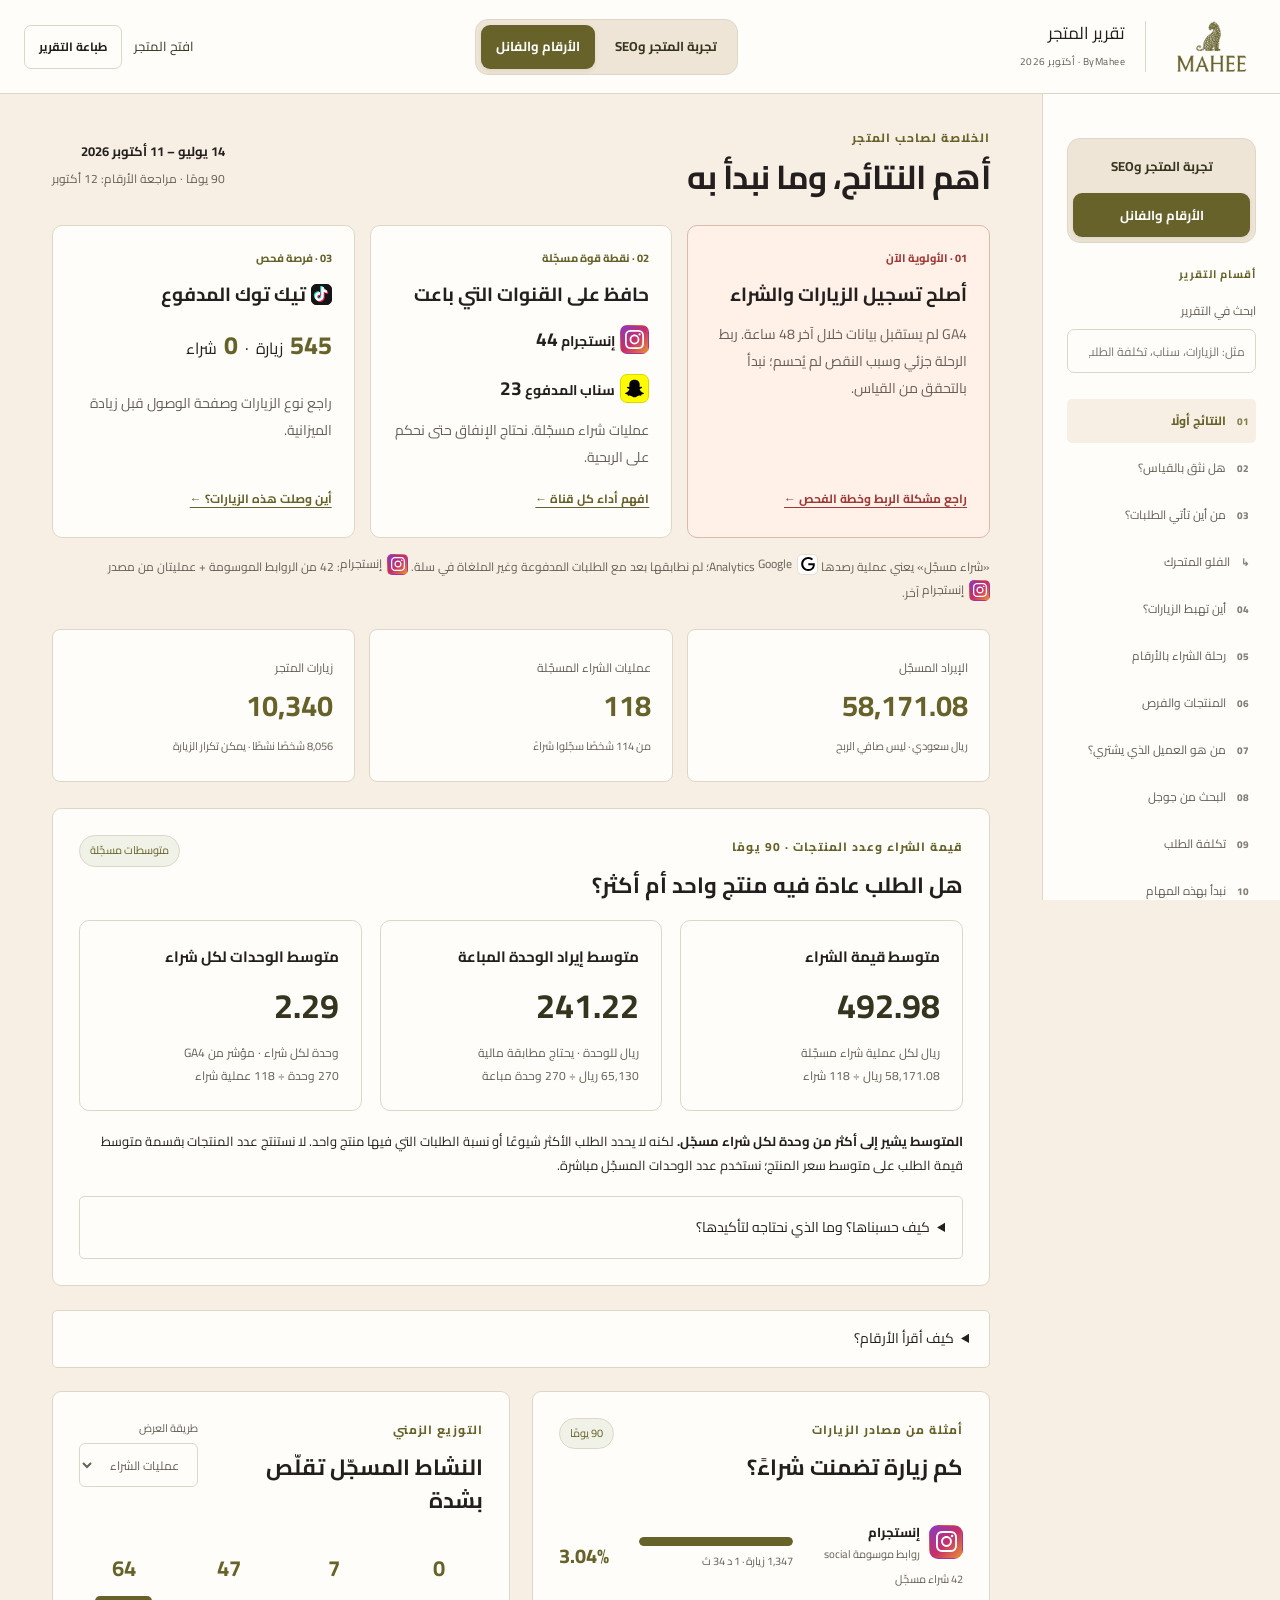
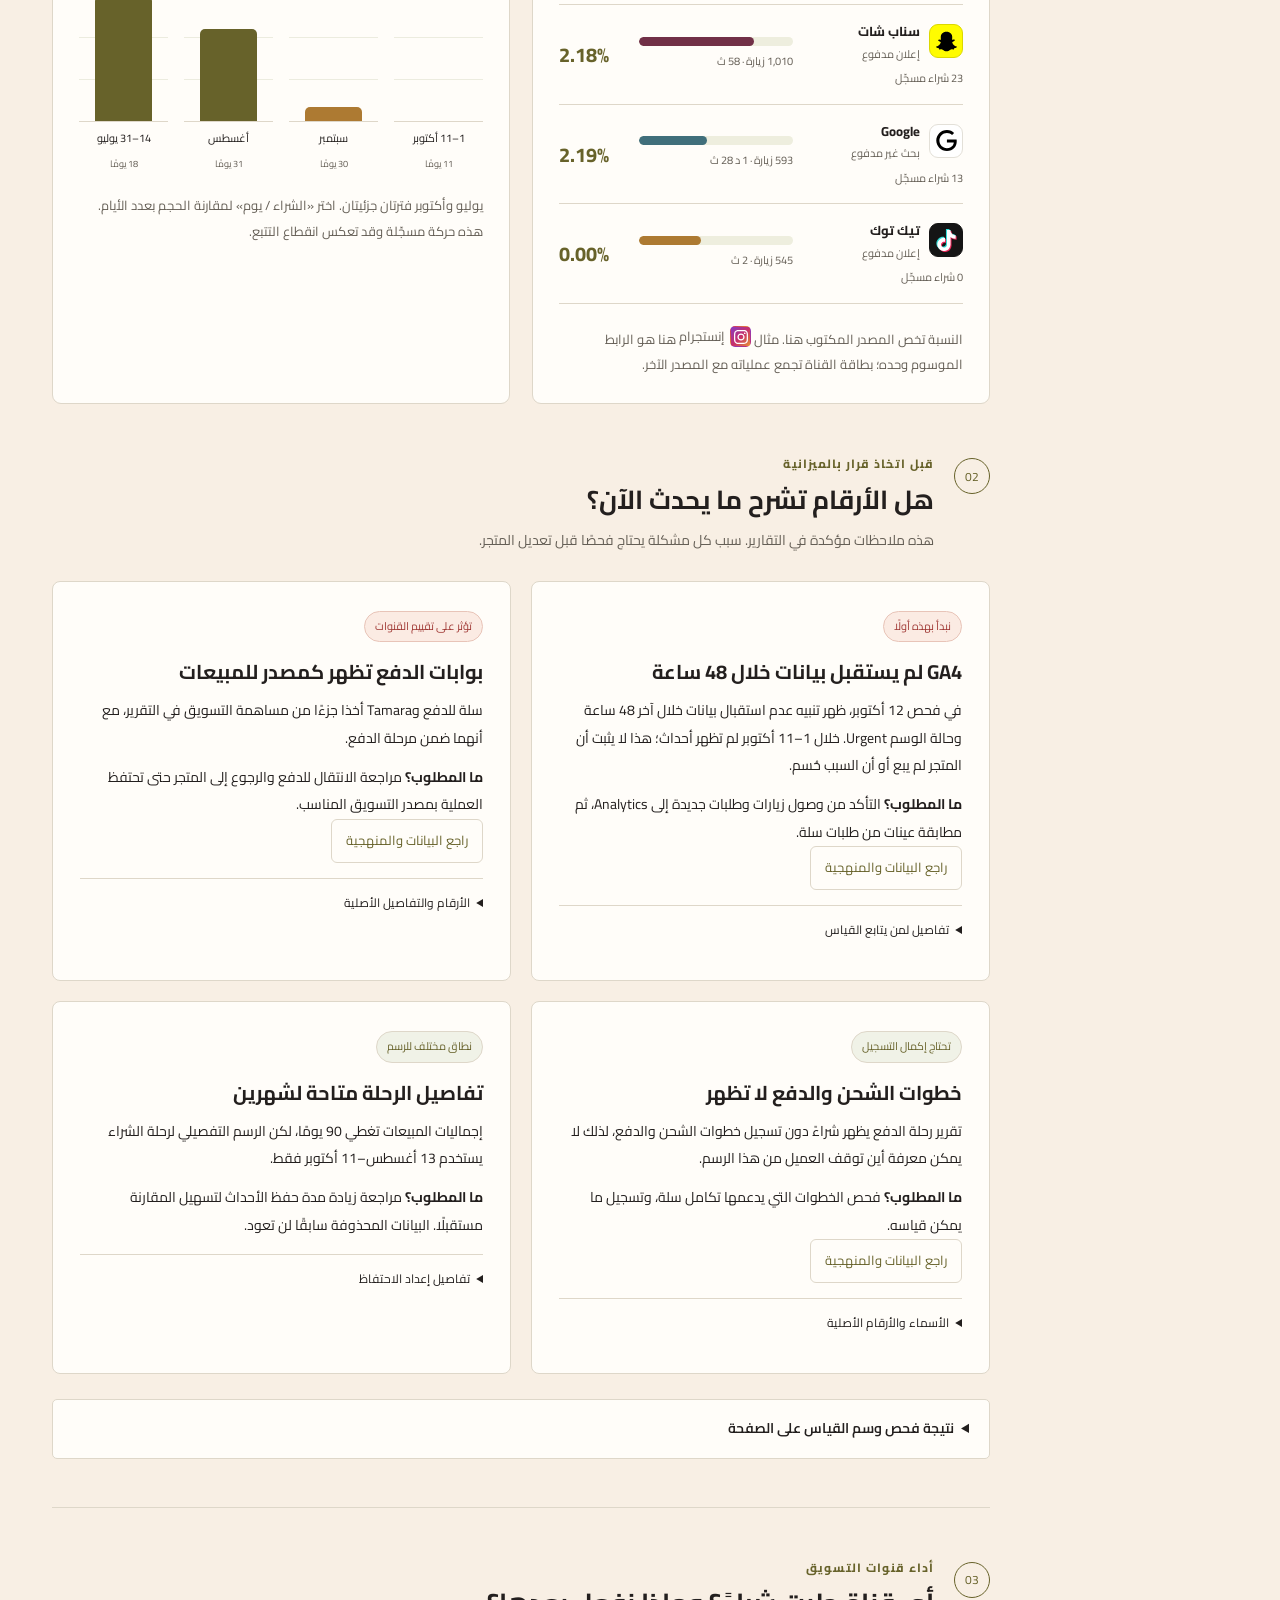
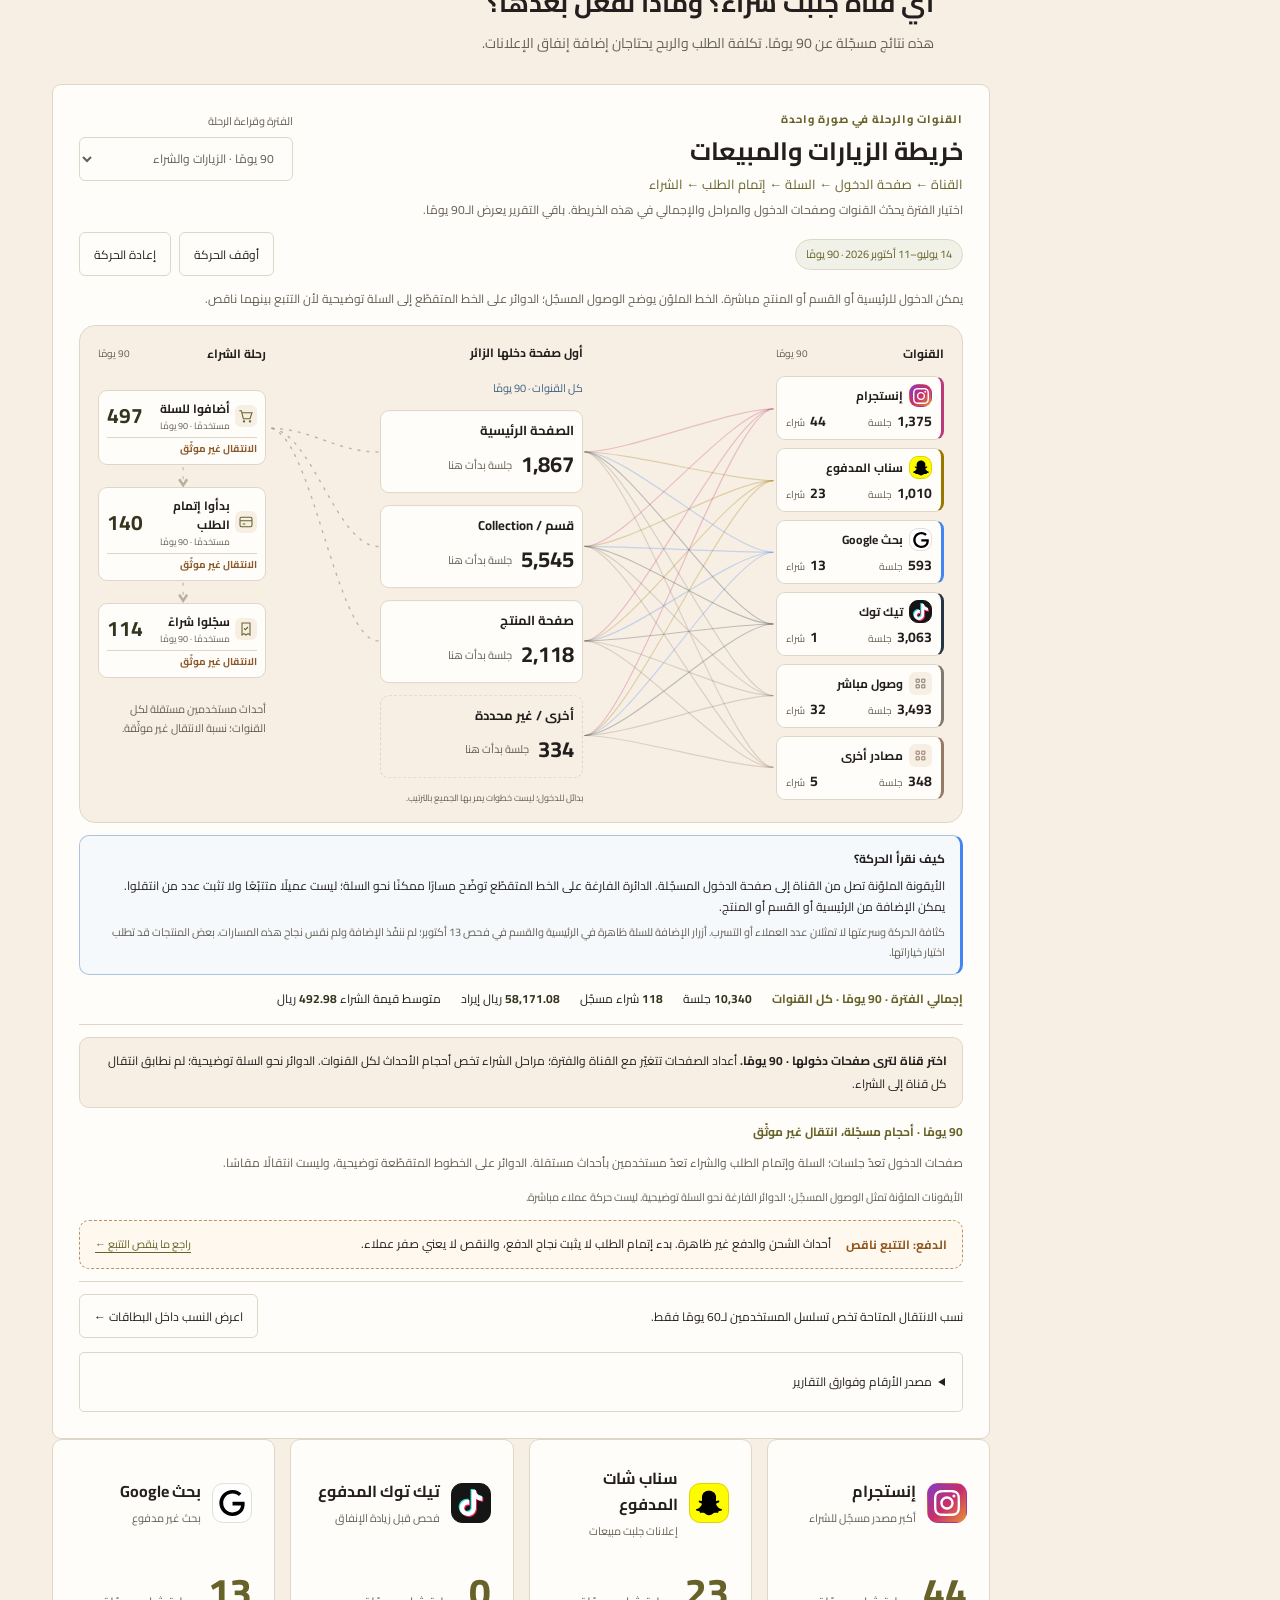
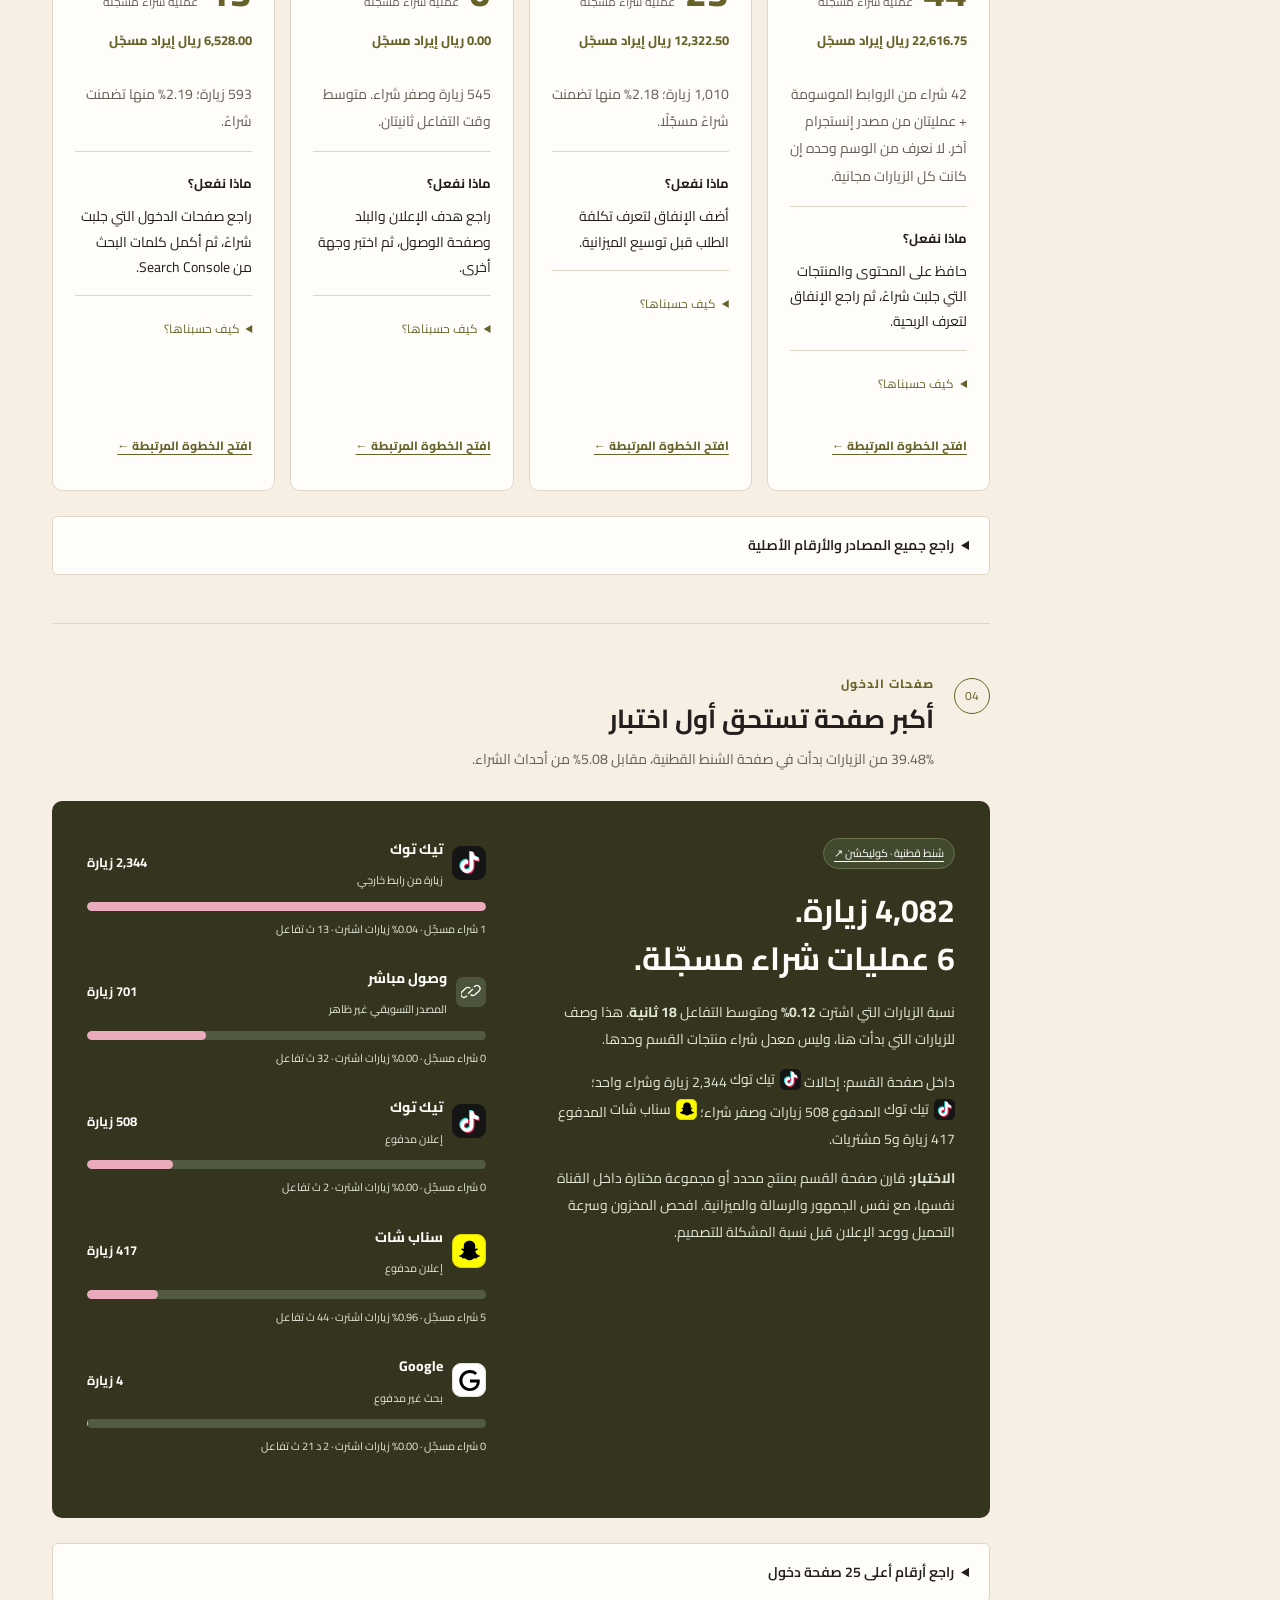
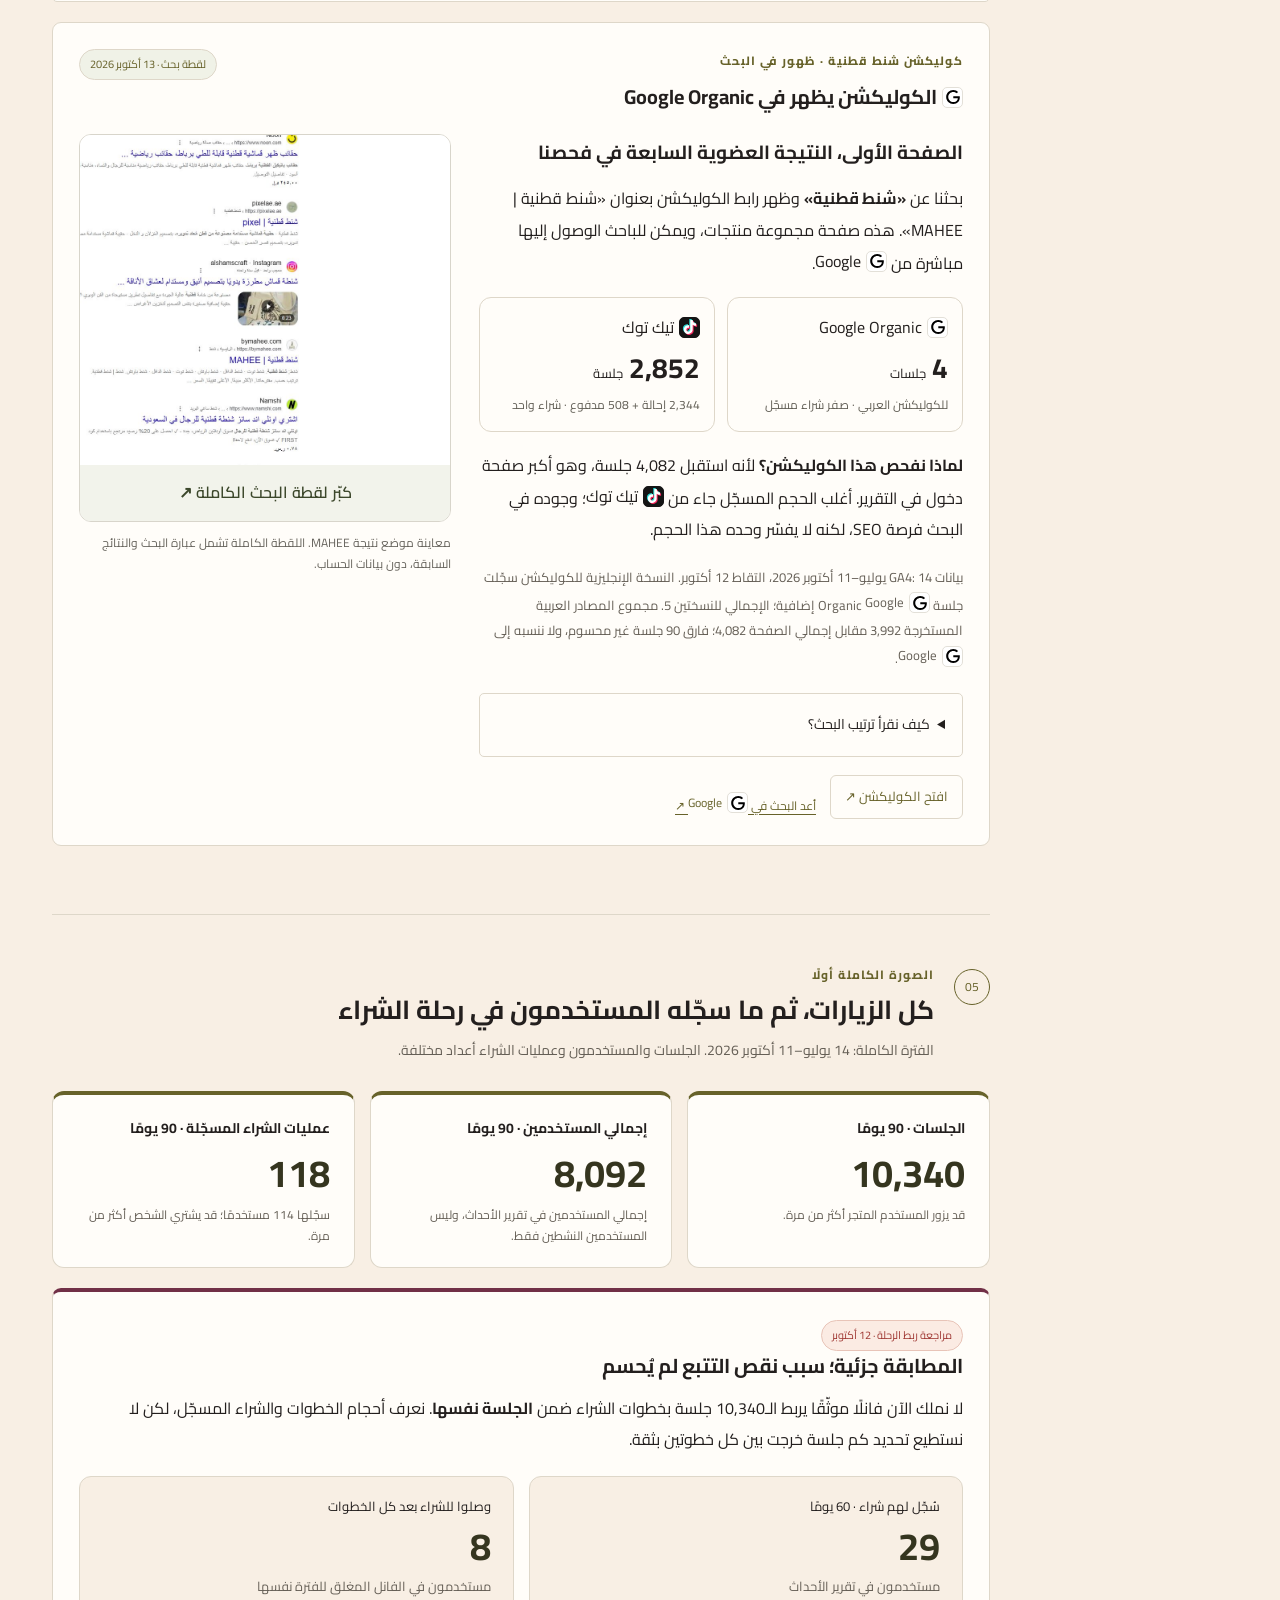
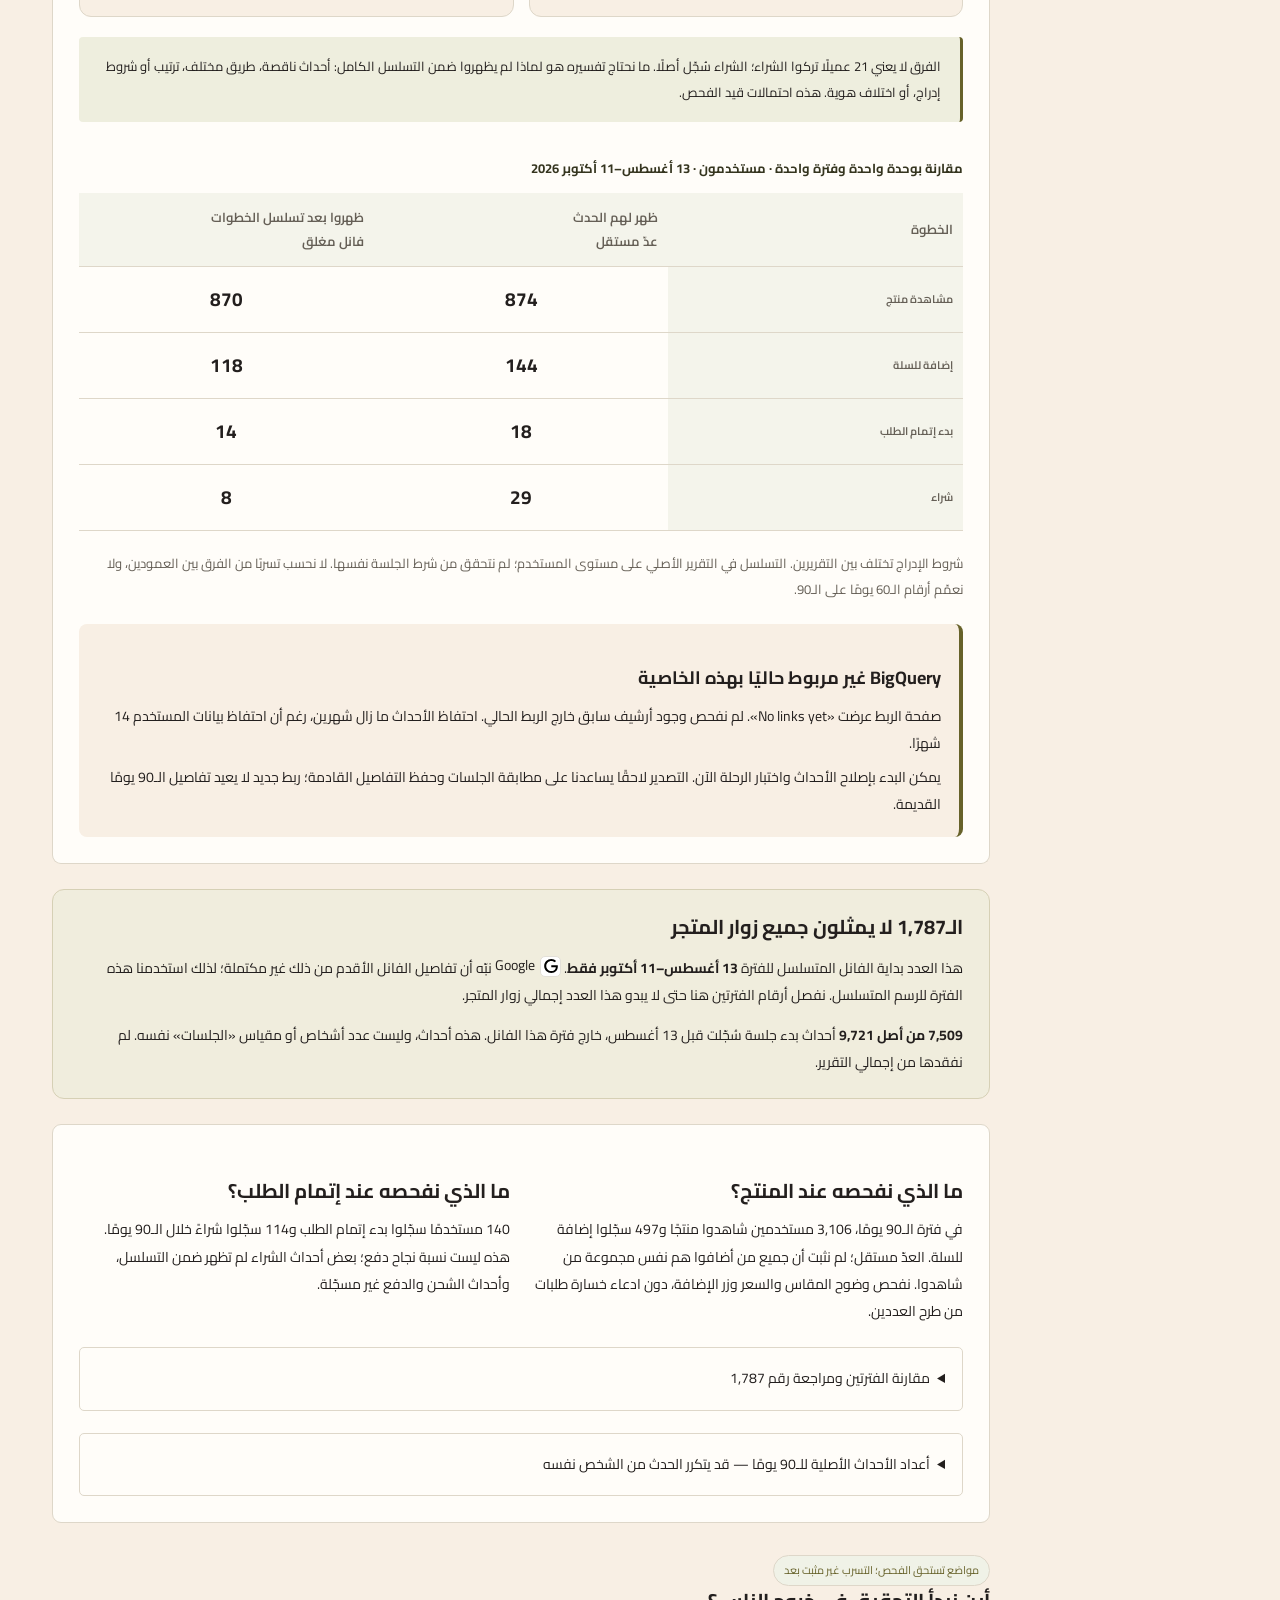
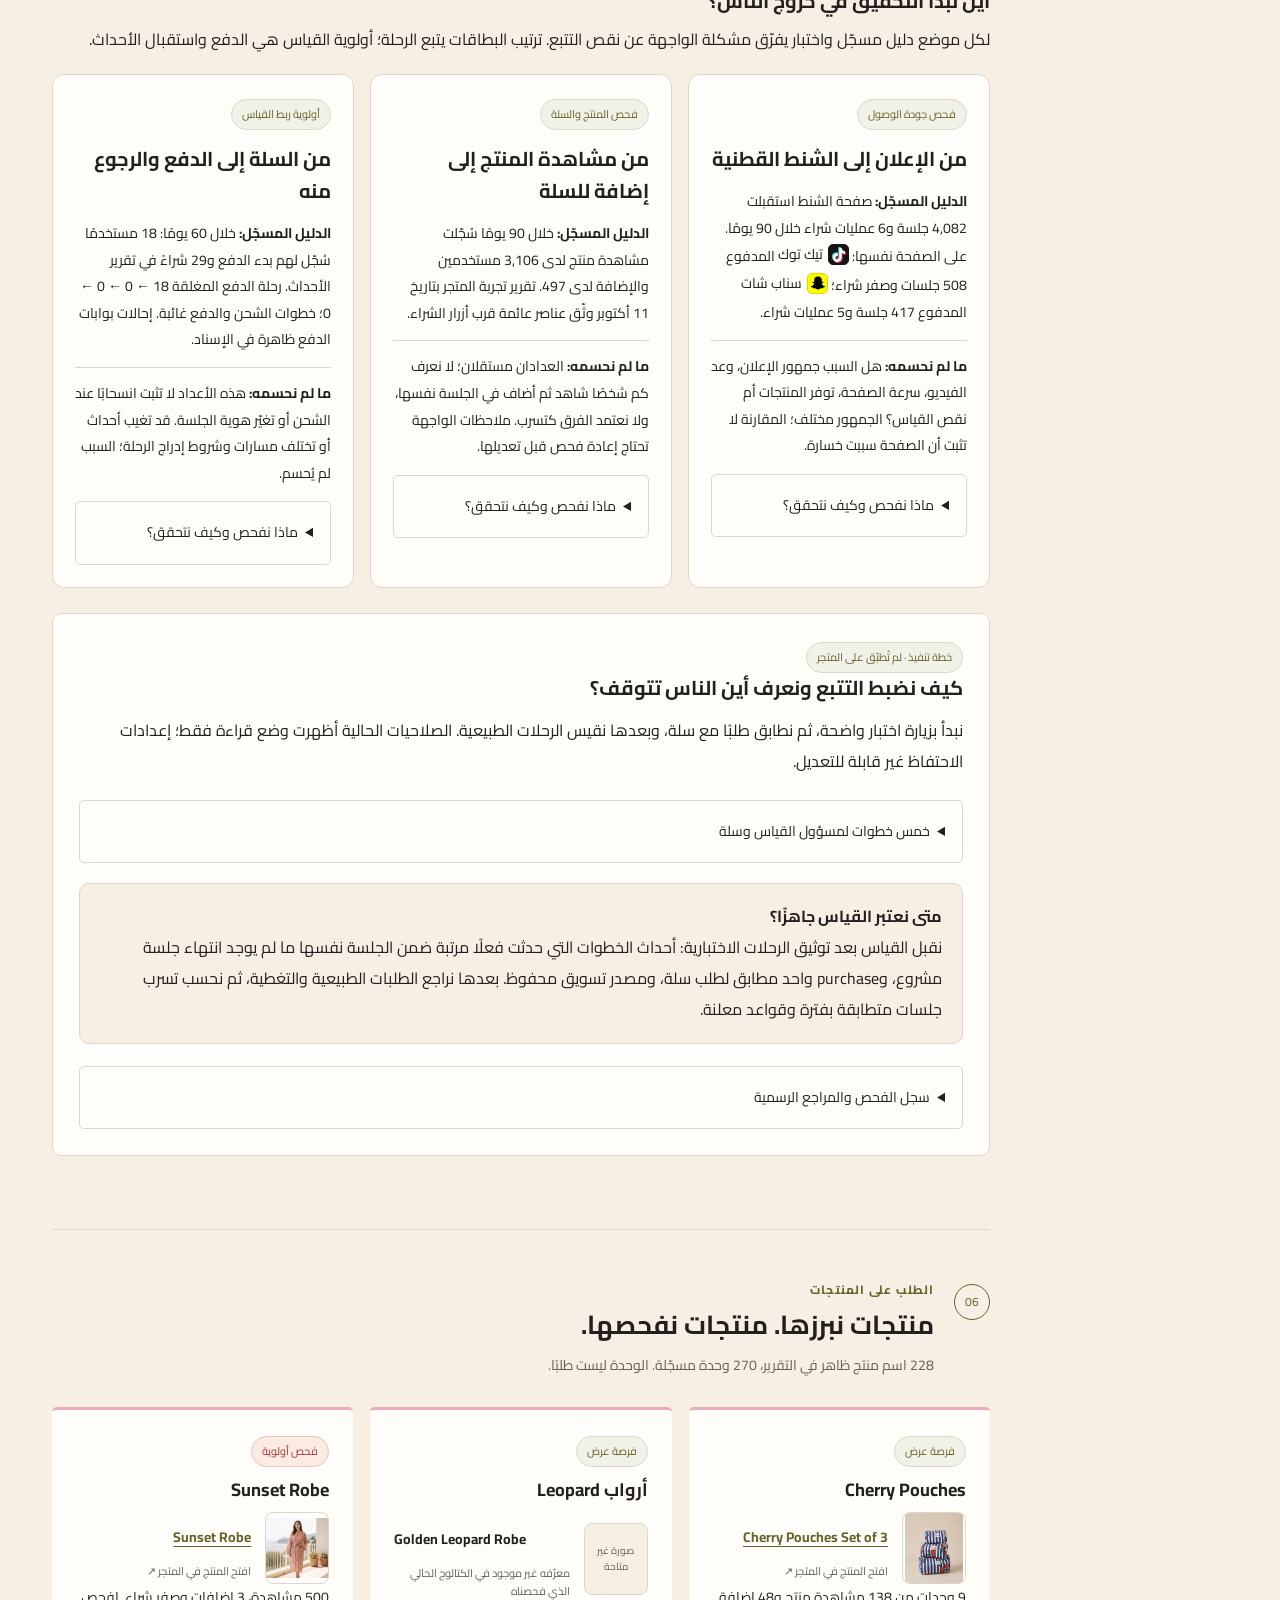
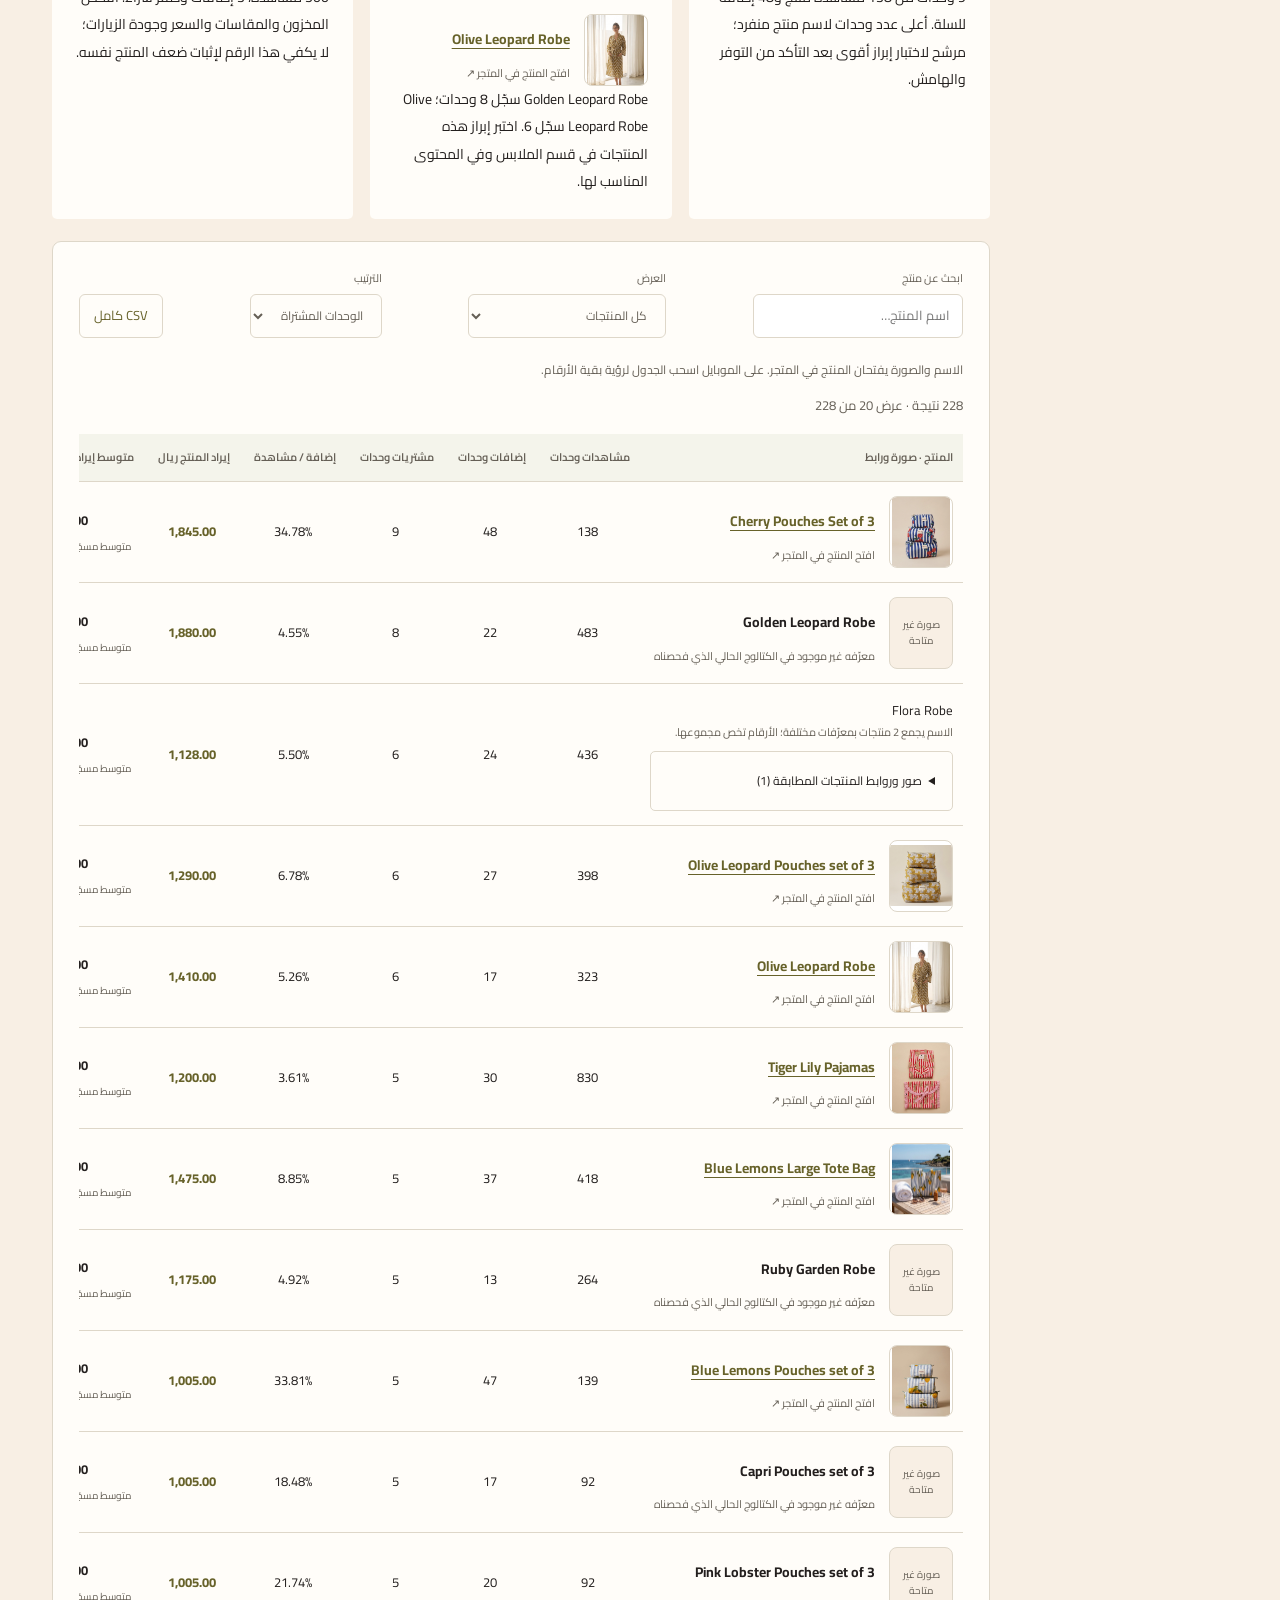
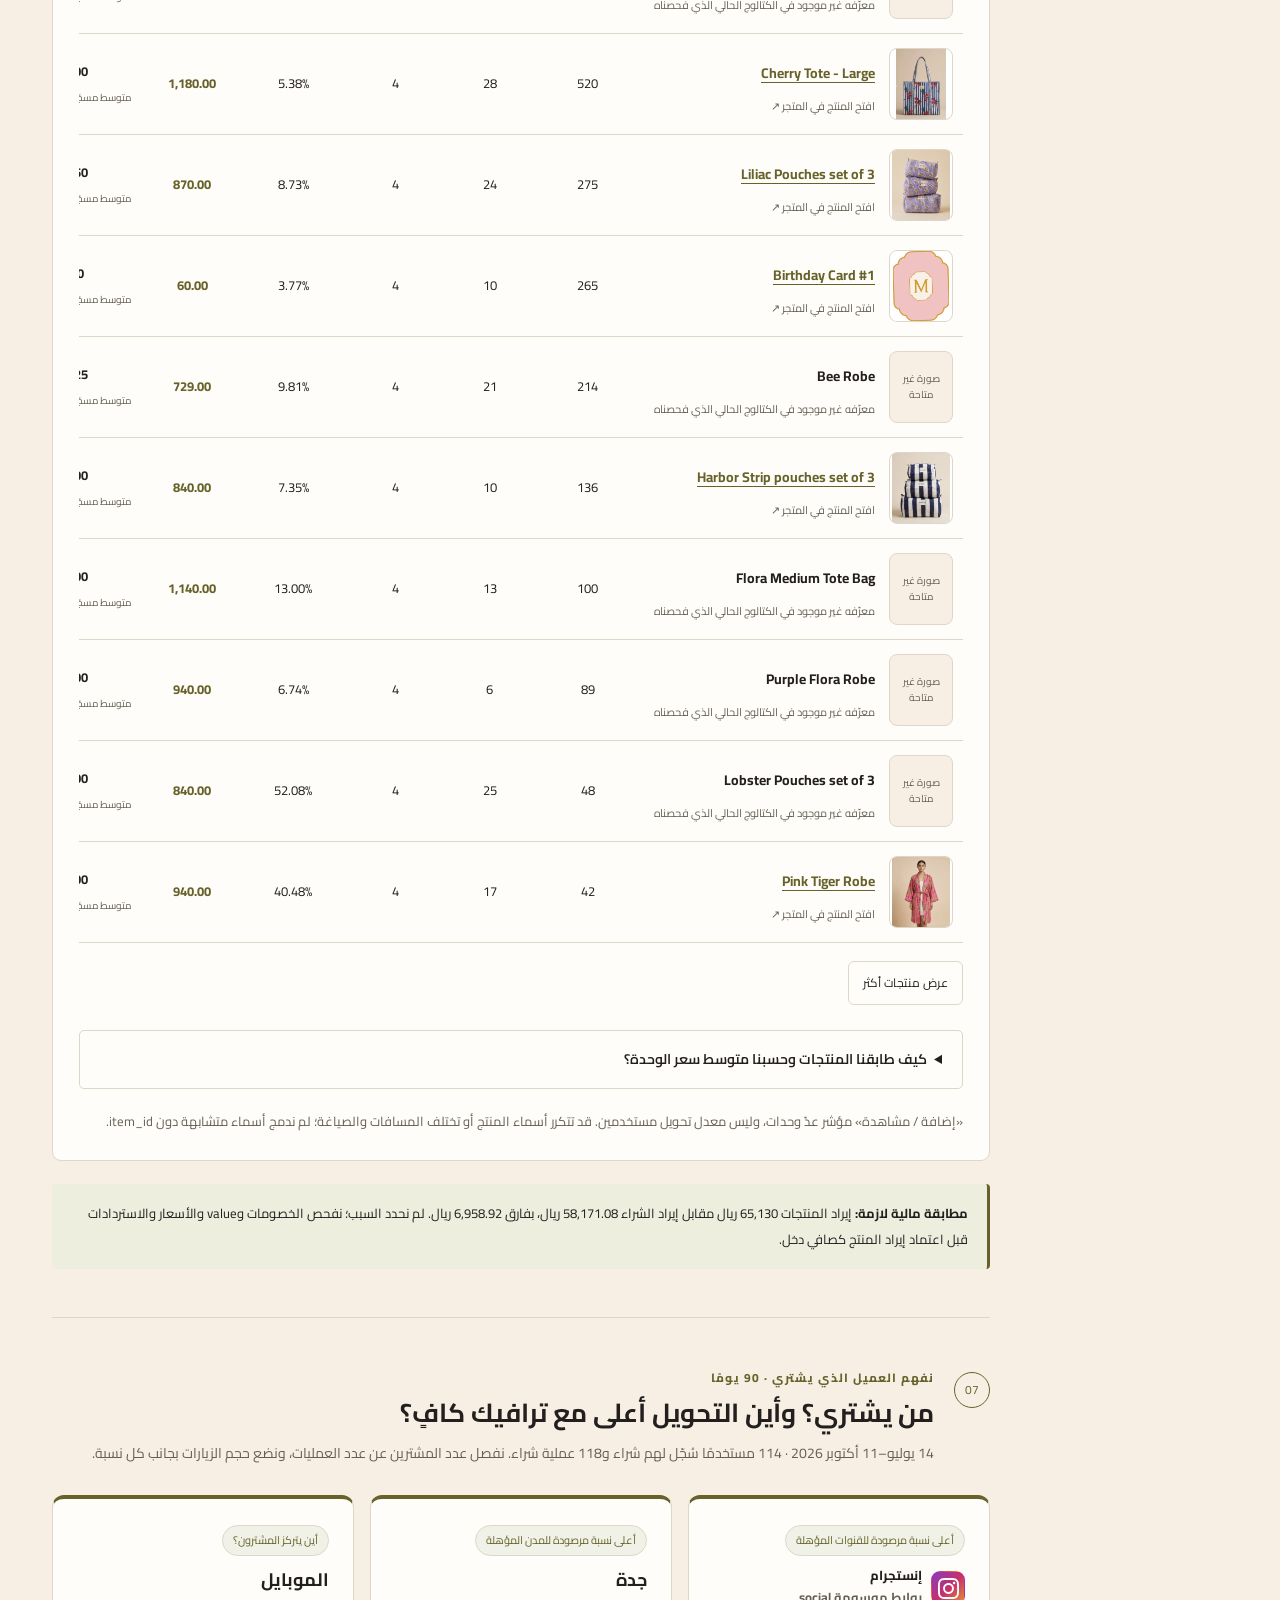
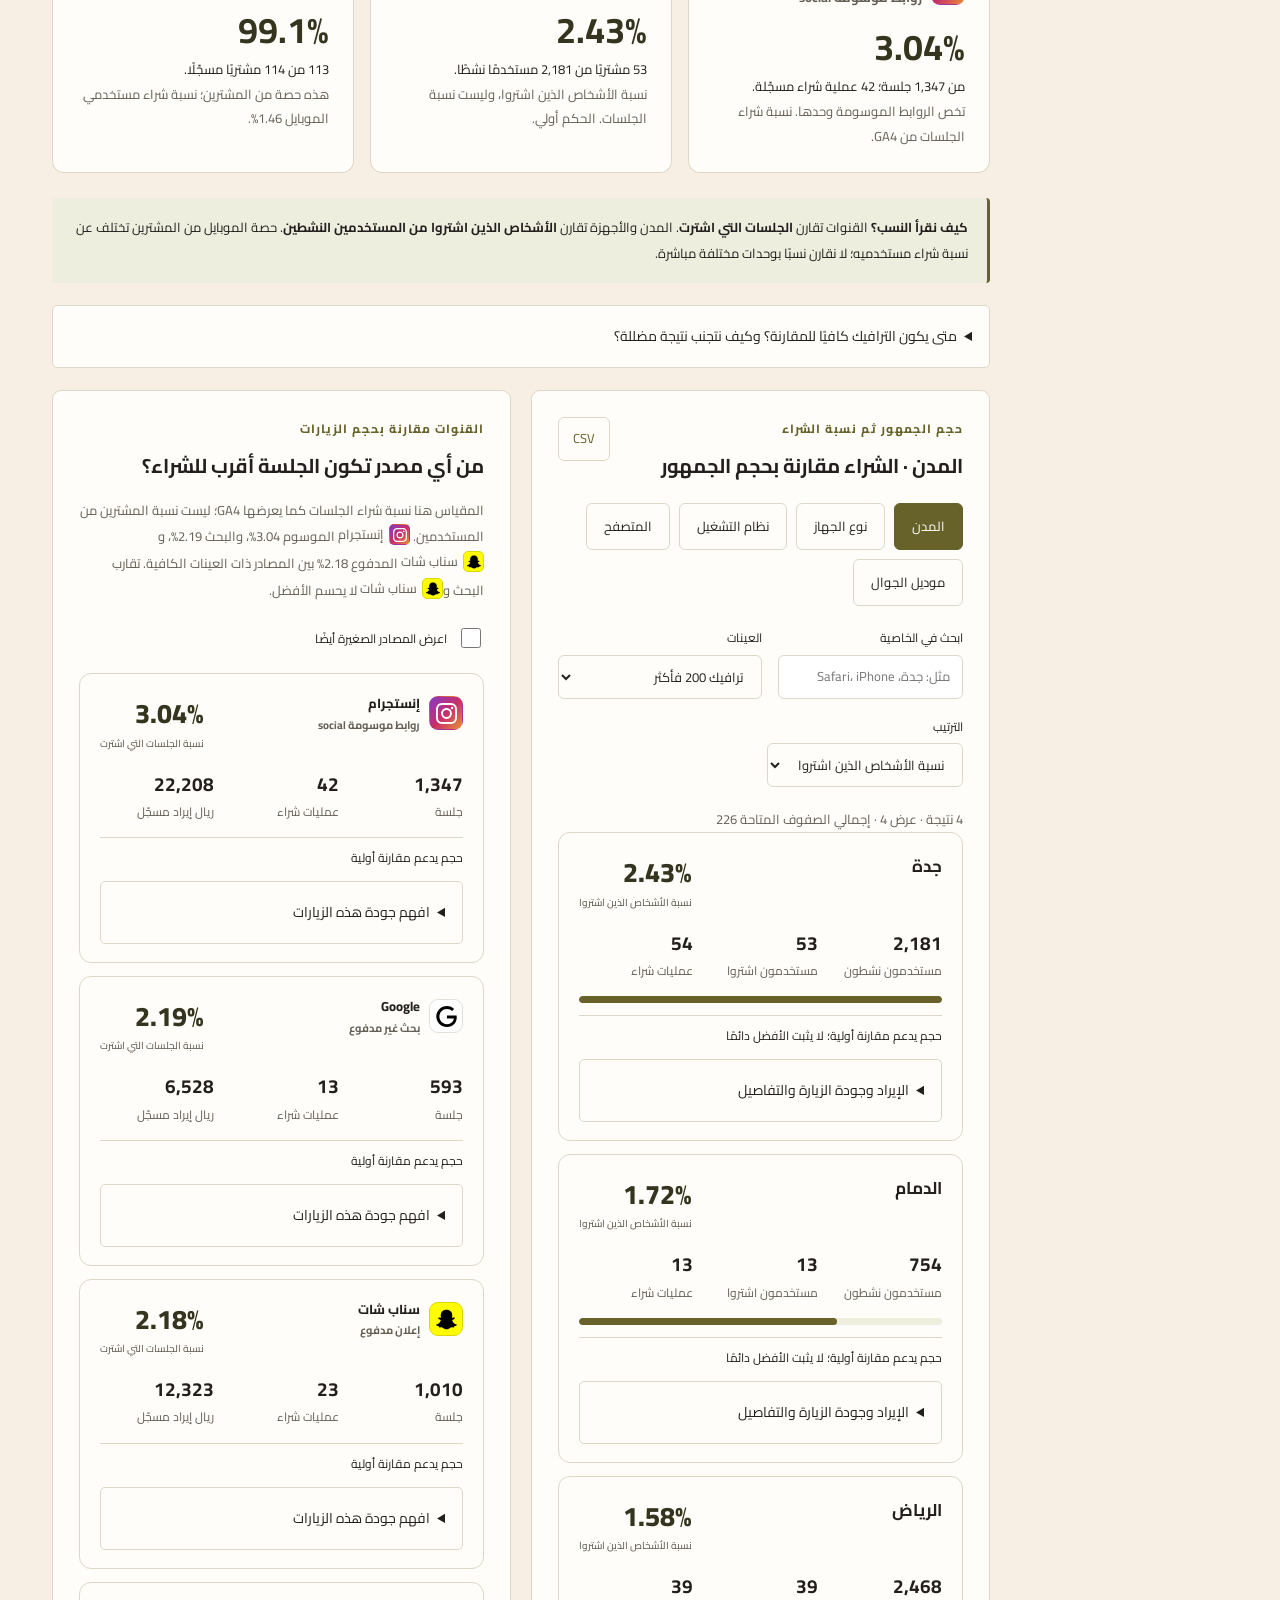
==== commit 268a9163: "Fix flow period consistency and simplify funnel controls with validated 60-day landing data" ====
--- a/analytics/index.html
+++ b/analytics/index.html
@@ -1,5 +1,5 @@
 <!doctype html>
-<html lang="ar" dir="rtl"><head><meta charset="utf-8"><meta name="viewport" content="width=device-width,initial-scale=1"><meta name="robots" content="noindex,nofollow"><meta name="description" content="تحليل بيانات ByMahee: المبيعات، القنوات، رحلة الشراء وفرص التحسين."><title>ByMahee · من الزيارة إلى الطلب</title><link rel="stylesheet" href="dashboard.css?v=2.1"><link rel="stylesheet" href="infographics.css?v=3.0"><link rel="stylesheet" href="../report-navigation.css?v=3.0"><link rel="stylesheet" href="tracking-review.css?v=1.0"><link rel="stylesheet" href="buyer-profile.css?v=1.0"><link rel="stylesheet" href="organic-search.css?v=1.0"><link rel="stylesheet" href="product-details.css?v=1.0"><link rel="stylesheet" href="channel-motion.css?v=1.0"><link rel="stylesheet" href="funnel-motion.css?v=5.0"><link rel="stylesheet" href="cotton-search-evidence.css?v=1.0"></head>
+<html lang="ar" dir="rtl"><head><meta charset="utf-8"><meta name="viewport" content="width=device-width,initial-scale=1"><meta name="robots" content="noindex,nofollow"><meta name="description" content="تحليل بيانات ByMahee: المبيعات، القنوات، رحلة الشراء وفرص التحسين."><title>ByMahee · من الزيارة إلى الطلب</title><link rel="stylesheet" href="dashboard.css?v=2.1"><link rel="stylesheet" href="infographics.css?v=3.0"><link rel="stylesheet" href="../report-navigation.css?v=3.0"><link rel="stylesheet" href="tracking-review.css?v=1.0"><link rel="stylesheet" href="buyer-profile.css?v=1.0"><link rel="stylesheet" href="organic-search.css?v=1.0"><link rel="stylesheet" href="product-details.css?v=1.0"><link rel="stylesheet" href="channel-motion.css?v=1.0"><link rel="stylesheet" href="funnel-motion.css?v=6.0"><link rel="stylesheet" href="cotton-search-evidence.css?v=1.0"></head>
 <body><a class="skip" href="#main">تجاوز إلى المحتوى</a>
 <header class="topbar shell-header"><div class="shell-header-inner"><a class="brand" href="#overview"><img src="assets/mahee-logo.webp" alt="MAHEE" width="100" height="56"><span>تقرير المتجر<br><small>ByMahee · أكتوبر 2026</small></span></a><nav class="report-switch" aria-label="شاشات تقرير المتجر"><a href="../index.html">تجربة المتجر وSEO</a><a href="index.html" aria-current="page">الأرقام والفانل</a></nav><div class="top-actions"><a class="text-link" href="https://bymahee.com/ar" target="_blank" rel="noopener">افتح المتجر</a><button id="print">طباعة التقرير</button><button id="menu" aria-expanded="false" aria-controls="sidebar">فهرس التقرير</button></div></div></header><div class="layout report-layout"><aside id="sidebar" class="sidebar report-sidebar"><nav class="report-switch" aria-label="شاشات تقرير المتجر"><a href="../index.html">تجربة المتجر وSEO</a><a href="index.html" aria-current="page">الأرقام والفانل</a></nav><p class="eyebrow">أقسام التقرير</p><label for="section-search">ابحث في التقرير</label><input id="section-search" type="search" placeholder="مثل: الزيارات، سناب، تكلفة الطلب"><div id="section-search-results" aria-live="polite"></div><nav aria-label="أقسام التحليل"><a href="#overview"><span>01</span> النتائج أولًا</a><a href="#quality"><span>02</span> هل نثق بالقياس؟</a><a href="#channels"><span>03</span> من أين تأتي الطلبات؟</a><a class="motion-nav-link" href="#channel-map"><span>↳</span>الفلو المتحرك</a><a href="#landing"><span>04</span> أين تهبط الزيارات؟</a><a href="#funnel"><span>05</span> رحلة الشراء بالأرقام</a><a href="#products"><span>06</span> المنتجات والفرص</a><a href="#audience"><span>07</span> من هو العميل الذي يشتري؟</a><a href="#organic"><span>08</span> البحث من جوجل</a><a href="#cost"><span>09</span> تكلفة الطلب</a><a href="#actions"><span>10</span> نبدأ بهذه المهام</a><a href="#sources"><span>11</span> المصادر والمنهجية</a></nav><div class="side-footer"><a href="../index.html">تقرير تجربة المتجر ←</a><p>تقرير المتجر · تحليل GA4<br>التقاط: 12 أكتوبر 2026</p></div></aside>
 <main id="main">
@@ -19,15 +19,15 @@
 <article class="finding"><span class="pill">تحتاج إكمال التسجيل</span><h3>خطوات الشحن والدفع لا تظهر</h3><p>تقرير رحلة الدفع يظهر شراءً دون تسجيل خطوات الشحن والدفع، لذلك لا يمكن معرفة أين توقف العميل من هذا الرسم.</p><p><b>ما المطلوب؟</b> فحص الخطوات التي يدعمها تكامل سلة، وتسجيل ما يمكن قياسه.</p><a class="small-button" href="#sources">راجع البيانات والمنهجية</a><details><summary>الأسماء والأرقام الأصلية</summary><p>لا يظهر <bdi>add_shipping_info</bdi> أو <bdi>add_payment_info</bdi> ضمن أحداث الـ90 يومًا. رحلة الدفع المفتوحة تعرض 20 مستخدم شراء مقابل صفر شحن وصفر دفع.</p></details></article>
 <article class="finding"><span class="pill">نطاق مختلف للرسم</span><h3>تفاصيل الرحلة متاحة لشهرين</h3><p>إجماليات المبيعات تغطي 90 يومًا، لكن الرسم التفصيلي لرحلة الشراء يستخدم 13 أغسطس–11 أكتوبر فقط.</p><p><b>ما المطلوب؟</b> مراجعة زيادة مدة حفظ الأحداث لتسهيل المقارنة مستقبلًا. البيانات المحذوفة سابقًا لن تعود.</p><details><summary>تفاصيل إعداد الاحتفاظ</summary><p>Event data: شهران. User data: 14 شهرًا. Google يقول إن الفانل مكتمل فقط بعد 12 أغسطس. صاحب صلاحية التعديل يراجع رفع حفظ الأحداث إلى 14 شهرًا.</p><a class="small-link" href="https://support.google.com/analytics/answer/7667196?hl=en" target="_blank" rel="noreferrer">شرح Google للاحتفاظ بالبيانات ↗</a></details></article>
 </div><details class="technical"><summary>نتيجة فحص وسم القياس على الصفحة</summary><p class="note">وسم وجهة Analytics وحاوية GTM موجودان في DOM للرئيسية حسب فحص 12 أكتوبر. الوجود وحده لا يثبت إرسال البيانات. لم نفحص محتوى الحاوية أو طلبات الشبكة، ولم نحسم سبب عدم الاستلام.</p></details></section>
-<section id="channels"><div class="section-title"><span>03</span><div><p class="eyebrow">أداء قنوات التسويق</p><h2>أي قناة جلبت شراءً؟ وماذا نفعل بعدها؟</h2><p>هذه نتائج مسجّلة عن 90 يومًا. تكلفة الطلب والربح يحتاجان إضافة إنفاق الإعلانات.</p></div></div><article id="channel-map" class="panel combined-flow"><div id="funnel-motion"><div class="panel-head"><div><p class="eyebrow">القنوات والرحلة في صورة واحدة</p><h3>خريطة الزيارات والمبيعات</h3><p id="funnel-view-title" class="ff-route-heading"></p><p id="funnel-view-description" class="muted small"></p></div><label class="select-label">أرقام مراحل الرحلة<select id="funnel-mode"><option value="reach_90">الفترة الكاملة · 90 يومًا</option><option value="closed">نسب الانتقال المتاحة · 60 يومًا</option><option value="open">الدخول من أي مرحلة · 60 يومًا</option></select></label></div>
+<section id="channels"><div class="section-title"><span>03</span><div><p class="eyebrow">أداء قنوات التسويق</p><h2>أي قناة جلبت شراءً؟ وماذا نفعل بعدها؟</h2><p>هذه نتائج مسجّلة عن 90 يومًا. تكلفة الطلب والربح يحتاجان إضافة إنفاق الإعلانات.</p></div></div><article id="channel-map" class="panel combined-flow"><div id="funnel-motion"><div class="panel-head"><div><p class="eyebrow">القنوات والرحلة في صورة واحدة</p><h3>خريطة الزيارات والمبيعات</h3><p id="funnel-view-title" class="ff-route-heading"></p><p id="funnel-view-description" class="muted small"></p></div><label class="select-label">الفترة وقراءة الرحلة<select id="funnel-mode"><option value="reach_90">90 يومًا · الزيارات والشراء</option><option value="closed">60 يومًا · التسلسل ونسب الانتقال</option></select></label></div>
 <div class="ff-toolbar"><span id="funnel-period-badge" class="pill"></span><div class="ff-controls"><button id="pause-funnel" class="small-button" type="button" aria-pressed="false">أوقف الحركة</button><button id="replay-funnel" class="small-button" type="button">إعادة الحركة</button></div></div>
-<p class="ff-honesty">القنوات تصل لصفحة البداية مباشرة. لا يوجد مرور إجباري بالرئيسية أو المنتج؛ خطوط السلة المتقطّعة مسارات ممكنة غير مطابقة بعد.</p>
+<p class="ff-honesty">يمكن الدخول للرئيسية أو القسم أو المنتج مباشرة. الخط الملوّن يوضح الوصول المسجّل؛ الدوائر على الخط المتقطّع إلى السلة توضيحية لأن التتبع بينهما ناقص.</p>
 <div id="funnel-visual" class="ff-canvas" aria-label="مصادر الزيارات ومراحل الشراء"></div>
 <div id="ff-entry-evidence" class="ff-entry-evidence"></div><div id="ff-store-summary" class="ff-store-summary" aria-label="إجمالي نتائج المتجر للـ90 يومًا"></div><div id="ff-channel-detail" class="ff-channel-detail" aria-live="polite"></div>
 <p id="funnel-graphic-title" class="ff-view-label"></p><p id="funnel-graphic-caption" class="ff-caption"></p><p id="ff-motion-state" class="ff-motion-state" aria-live="polite"></p>
 <div class="ff-tracking-gap"><b>الدفع: التتبع ناقص</b><span>أحداث الشحن والدفع غير ظاهرة. بدء إتمام الطلب لا يثبت نجاح الدفع، والنقص لا يعني صفر عملاء.</span><a href="#journey-match">راجع ما ينقص التتبع ←</a></div>
 <div id="ff-rate-summary" class="ff-rate-summary"><span>نسب الانتقال المتاحة تخص تسلسل المستخدمين لـ60 يومًا فقط.</span><button id="ff-show-rates" class="small-button" type="button">اعرض النسب داخل البطاقات ←</button></div>
-<div id="funnel-chart" hidden></div><details class="ff-method"><summary>مصدر الأرقام وفوارق التقارير</summary><p>أعدنا قراءة تقرير صفحات الدخول لكل قناة في 13 أكتوبر، مع تثبيت الفترة 14 يوليو–11 أكتوبر 2026. استخرجنا جميع الصفوف: إنستجرام 69، سناب المدفوع 52، البحث 118، تيك توك 18، الوصول المباشر 543، وبقية المصادر 114. صنّفنا مسار البداية إلى رئيسية أو قسم أو منتج أو أخرى/غير محددة؛ لا ننشر مسارات الحساب والدفع أو معرّفات العملاء.</p><p>البطاقات تعرض إجمالي الجلسات الذي يعرضه تقرير الدخول؛ أرقام الصفحات والأسهم من مجموع صفوفه. قد لا تتساوى هذه القيم أو تقرير المصادر الأصلي. Google يذكر أن عدّ الجلسات يستخدم التقدير حتى في التقارير غير المأخوذة بعينة؛ لم نثبت أن هذا يفسّر كل فرق عند المتجر، ولم نعدّل الأرقام لتسويتها.</p><div class="table-wrap" tabindex="0"><table><thead><tr><th>القناة</th><th>مصادر · قراءة 12 أكتوبر</th><th>إجمالي الدخول · قراءة 13 أكتوبر</th><th>مجموع صفوف الدخول</th></tr></thead><tbody id="ff-entry-reconciliation"></tbody></table></div><p id="funnel-note"></p><p>في وضع الـ60 يومًا، السلة والدفع والشراء تخص الفانل المتسلسل نفسه؛ صفحة البداية للقناة ليست مطابقة لهذا الفانل. شراء GA4 لم يُطابق بالطلبات المدفوعة وغير الملغاة في سلة. الوصول المباشر لا يحدد منصة تسويق، وsocial لا يثبت وحده أن الزيارات مجانية.</p><a class="small-button" href="channel-entry-routes.json" download>أرقام الدخول حسب القناة JSON</a><ul class="references"><li><a href="https://support.google.com/analytics/answer/12931766?hl=en">ما الذي يعدّه تقرير صفحات الدخول؟</a></li><li><a href="https://support.google.com/analytics/answer/13331292?hl=en">تقدير عدّ الجلسات في GA4</a></li></ul></details></div></article><div id="channel-cards" class="channel-cards"></div>
+<div id="funnel-chart" hidden></div><details class="ff-method"><summary>مصدر الأرقام وفوارق التقارير</summary><p id="ff-entry-method-period"></p><p>قرأنا التقرير في 13 أكتوبر للفترتين، بنفس تقسيم القنوات وتصنيف الرئيسية والقسم والمنتج وأخرى/غير محددة. لا ننشر مسارات الحساب والدفع أو معرّفات العملاء. قد يختلف إجمالي تقرير الدخول عن مجموع صفوفه؛ عدّ الجلسات في GA4 يستخدم التقدير، ولم نحسم سبب كل فرق.</p><div class="table-wrap" tabindex="0"><table><thead><tr><th>القناة</th><th>إجمالي تقرير الدخول</th><th>مجموع صفوف الدخول</th></tr></thead><tbody id="ff-entry-reconciliation"></tbody></table></div><p id="funnel-note"></p><p>في وضع نسب التسلسل، السلة وإتمام الطلب والشراء تخص الفانل المغلق نفسه؛ صفحة البداية للقناة ليست مطابقة لهذا الفانل. الدوائر المتقطّعة تبقى توضيحية في الحالتين. شراء GA4 لم يُطابق بالطلبات المدفوعة وغير الملغاة في سلة. الوصول المباشر لا يحدد منصة تسويق، وsocial لا يثبت وحده أن الزيارات مجانية.</p><a class="small-button" href="channel-entry-routes.json" download>بيانات دخول الـ90 يومًا JSON</a><a class="small-button" href="channel-entry-routes-60.json" download>بيانات دخول الـ60 يومًا JSON</a><a class="small-button" href="flow-validation.json" download>سجل فحص خيارات الفترة والحركة</a><ul class="references"><li><a href="https://support.google.com/analytics/answer/12931766?hl=en">ما الذي يعدّه تقرير صفحات الدخول؟</a></li><li><a href="https://support.google.com/analytics/answer/13331292?hl=en">تقدير عدّ الجلسات في GA4</a></li></ul></details></div></article><div id="channel-cards" class="channel-cards"></div>
 <details class="technical" id="all-source-details"><summary>راجع جميع المصادر والأرقام الأصلية</summary><div class="panel"><div class="controls"><div class="tabs" role="group" aria-label="تفصيل القنوات"><button class="active" data-channel-view="sources" aria-pressed="true">كل المصادر</button><button data-channel-view="channels" aria-pressed="false">حسب نوع الزيارات</button><button data-channel-view="attribution_sources" aria-pressed="false">توزيع مساهمة المصادر</button></div><label class="select-label">رتّب حسب<select id="channel-sort"><option value="purchases">الشراء</option><option value="revenue">الإيراد</option><option value="sessions">الزيارات</option></select></label></div><p id="channel-definition" class="note"></p><p class="table-hint">على الموبايل: اسحب الجدول أفقيًا لرؤية بقية الأعمدة.</p><div class="table-wrap" tabindex="0" aria-label="جدول المصادر قابل للتمرير"><table><thead id="channel-head"></thead><tbody id="channel-body"></tbody></table></div><div class="reconciliation-note"><b>توضيح من مراجعة الأرقام:</b> إجمالي الزيارات الذي يعرضه Google هو 10,340. مجموع صفوف المصادر 9,859، وصفوف أنواع الزيارات 9,894. سبب الفارق لم يُحسم؛ حافظنا على الإجمالي والصفوف كما وردت، ولم ننشئ زيارات مفقودة أو نغيّر الأرقام. عمليات الشراء والإيراد يتطابقان بين جداول المصادر والقنوات.</div></div></details></section>
 <section id="landing"><div class="section-title"><span>04</span><div><p class="eyebrow">صفحات الدخول</p><h2>أكبر صفحة تستحق أول اختبار</h2><p>39.48% من الزيارات بدأت في صفحة الشنط القطنية، مقابل 5.08% من أحداث الشراء.</p></div></div><div class="cotton-feature"><div><a class="pill" href="https://bymahee.com/ar/%D8%B4%D9%86%D8%B7-%D9%82%D8%B7%D9%86%D9%8A%D8%A9/c1017943806" target="_blank" rel="noopener">شنط قطنية · كوليكشن ↗</a><h3>4,082 زيارة.<br>6 عمليات شراء مسجّلة.</h3><p>نسبة الزيارات التي اشترت <b>0.12%</b> ومتوسط التفاعل <b>18 ثانية</b>. هذا وصف للزيارات التي بدأت هنا، وليس معدل شراء منتجات القسم وحدها.</p><p>داخل صفحة القسم: إحالات تيك توك 2,344 زيارة وشراء واحد؛ TikTok المدفوع 508 زيارات وصفر شراء؛ Snapchat المدفوع 417 زيارة و5 مشتريات.</p><p><b>الاختبار:</b> قارن صفحة القسم بمنتج محدد أو مجموعة مختارة داخل القناة نفسها، مع نفس الجمهور والرسالة والميزانية. افحص المخزون وسرعة التحميل ووعد الإعلان قبل نسبة المشكلة للتصميم.</p></div><div id="cotton-bars"></div></div><details class="technical"><summary>راجع أرقام أعلى 25 صفحة دخول</summary><div class="panel"><div class="panel-head"><h3>صفحات الدخول حسب الزيارات</h3><a class="small-button" href="landing.csv" download>CSV</a></div><div class="table-wrap" tabindex="0"><table><thead><tr><th>صفحة الدخول</th><th>الزيارات</th><th>شراء مسجّل</th><th>نسبة زيارات اشترت</th><th>إيراد ريال</th><th>التفاعل</th></tr></thead><tbody id="landing-body"></tbody></table></div><p class="footnote">تم استخراج أعلى 25 من 611 صفحة، وليست كل الصفحات. مسارات الرئيسية «/» و«/ar» مفصولة كما تظهر في GA4. لا تُجمع نسب التحويل، ولا تثبت المقارنة سببية تأثير الصفحة.</p></div></details><article id="cotton-search-evidence" class="panel cotton-search-evidence">
   <div class="panel-head"><div><p class="eyebrow">كوليكشن شنط قطنية · ظهور في البحث</p><h3><span class="inline-brand"><span class="platform-logo google"><img src="assets/channels/google.svg" alt="" width="24" height="24"></span>الكوليكشن يظهر في Google Organic</span></h3></div><span class="pill">لقطة بحث · 13 أكتوبر 2026</span></div>
@@ -85,4 +85,4 @@
 <section id="sources"><div class="section-title"><span>11</span><div><p class="eyebrow">قابل للمراجعة</p><h2>المصادر وما لا نعرفه بعد</h2></div></div><div class="two-col"><div class="panel"><h3>المصدر والتغطية</h3><p>قراءة تقارير GA4 المصرح بها في المتصفح يوم 12 أكتوبر 2026: القنوات، 24 مصدرًا، أعلى 25 صفحة دخول، تقاطع الشنط القطنية والمصادر، 228 اسم منتج، الأجهزة، المتصفحات، أعلى 10 دول، الأحداث والفانل وإسناد الشراء.</p><p>التقارير المجمّعة تستخدم 100% من البيانات المتاحة. الفانل المتسلسل يستخدم الفترة 13 أغسطس–11 أكتوبر بسبب احتفاظ الأحداث لشهرين. المعاملات: 118 صفًا بمعرّف معاملة و118 purchase وإيراد شراء 58,171.08 ريال.</p><p>الـ118 شراء في GA4 لم تُطابق بطلبات سلة أو حالات السداد والإلغاء. 7,891 مستخدمًا جديدًا لا يعني أن البقية عملاء عائدون؛ لم نحسب معدل تكرار الشراء أو LTV.</p><p>بيانات الإنفاق الخاصة بالمتجر لم تتوفر بعد، لذلك تكلفة الطلب الفعلية غير معروضة.</p><a class="small-button" href="data.json" download>JSON المجمّع</a> <a class="small-button" href="sources.csv" download>مصادر الزيارات CSV</a></div><div class="panel"><h3>البيانات التي تكمل القرار</h3><ul><li>سلة: الطلبات وحالتها والخصومات والاستردادات ومعرّفات المعاملات، دون معلومات العملاء الشخصية.</li><li>Snapchat وTikTok: إنفاق يومي وحملات، ونفس العملة والفترة.</li><li>المخزون والهامش وتكلفة الشحن والدفع لكل فئة.</li><li>Search Console: بحث العلامة مقابل البحث العام، الصفحات والكلمات التي تحقق ظهورًا ونقرات.</li><li>الإعدادات الفعلية للحاوية والموافقة وتتبع الدفع وهوية الجلسة.</li></ul><details><summary>مراجع تفسير القياس ومصدر الشعارات</summary><h3>مراجع تفسير القياس</h3><ul class="references"><li><a href="https://support.google.com/analytics/answer/11080067?hl=en">نطاق الجلسة ونطاق الإسناد</a></li><li><a href="https://support.google.com/analytics/answer/13128171?hl=en">الفانل المفتوح والمغلق</a></li><li><a href="https://support.google.com/analytics/answer/10327750?hl=en">إحالات بوابات الدفع غير المرغوبة</a></li><li><a href="https://support.google.com/analytics/answer/7667196?hl=en">مدة الاحتفاظ بالبيانات</a></li><li><a href="https://github.com/simple-icons/simple-icons">شعارات القنوات: Simple Icons</a></li></ul></details></div></div><details class="technical"><summary>نتيجة مراجعة الأرقام مرة ثانية</summary><p>أعدنا فتح تقارير Google Analytics يوم 12 أكتوبر: مصادر الزيارات، والأحداث، والفانل المفتوح والمغلق. الأعداد مطابقة؛ تمت مطابقة بقية الجداول مع القراءة الأصلية.</p><div id="review-checks" class="review-checks"></div><p class="footnote">الشراء والإيراد مطابقان. فرق زيارات الصفوف عن الإجمالي ما زال بحاجة لتفسير من القياس؛ لم نعدّل الأرقام لإخفائه.</p><a class="small-button" href="data-review.json" download>تنزيل سجل المراجعة</a></details><details><summary>البيانات التي يمكنك تنزيلها ومراجعتها</summary><div id="evidence-list" class="evidence-list"></div></details></section>
 <footer><img src="assets/mahee-logo.webp" alt="MAHEE"><p>قرارات أوضح. تجارب أصغر. قياس يمكن الوثوق به.</p><span>تحليل بتاريخ 12 أكتوبر 2026 · نسخة منشورة على GitHub · لا تتبع ولا خدمات خارجية داخل الداشبورد</span></footer></main></div>
 <dialog id="image-dialog"><div class="dialog-head"><p id="image-caption"></p><button id="close-image">إغلاق</button></div><img id="evidence-image" alt="" hidden></dialog>
-<script id="report-data" type="application/json">{"metadata": {"name": "bymahee", "currency": "SAR", "timezone": "Asia/Riyadh", "captured_at": "2026-10-12", "period_from": "2026-07-14", "period_to": "2026-10-11", "funnel_from": "2026-08-13", "funnel_to": "2026-10-11", "stream_status": "No data received in past 48 hours; collection inactive warning observed", "event_retention_months": 2, "user_retention_months": 14, "is_live_dashboard": false, "ad_spend": null}, "totals": {"sessions": 10340, "active_users": 8056, "new_users": 7891, "total_users": 8092, "purchases": 118, "purchasers": 114, "purchase_revenue": 58171.08, "session_purchase_rate": 1.12, "engagement_rate": 42.12, "items_purchased": 270, "item_revenue": 65130, "items_viewed": 28321, "items_added": 1775, "aov": 492.97525423728814}, "channels": [{"name": "Organic Social", "sessions": 3972.0, "engaged": 1697.0, "engagement": 42.72, "time": "40s", "events_per_session": 8.27, "events": 32860.0, "purchases": 45.0, "session_purchase_rate": 1.11, "revenue": 23029.25}, {"name": "Direct", "sessions": 3493.0, "engaged": 1493.0, "engagement": 42.74, "time": "35s", "events_per_session": 7.78, "events": 27191.0, "purchases": 32.0, "session_purchase_rate": 0.92, "revenue": 13874.73}, {"name": "Paid Social", "sessions": 1557.0, "engaged": 574.0, "engagement": 36.87, "time": "38s", "events_per_session": 8.53, "events": 13283.0, "purchases": 23.0, "session_purchase_rate": 1.41, "revenue": 12322.5}, {"name": "Organic Search", "sessions": 593.0, "engaged": 390.0, "engagement": 65.77, "time": "1m 28s", "events_per_session": 13.43, "events": 7963.0, "purchases": 13.0, "session_purchase_rate": 2.19, "revenue": 6528.0}, {"name": "Unassigned", "sessions": 144.0, "engaged": 0.0, "engagement": 0.0, "time": "58s", "events_per_session": 7.76, "events": 1118.0, "purchases": 0.0, "session_purchase_rate": 0.0, "revenue": 0.0}, {"name": "Referral", "sessions": 100.0, "engaged": 84.0, "engagement": 84.0, "time": "1m 21s", "events_per_session": 13.98, "events": 1398.0, "purchases": 5.0, "session_purchase_rate": 5.0, "revenue": 2416.6}, {"name": "AI Assistant", "sessions": 32.0, "engaged": 24.0, "engagement": 75.0, "time": "35s", "events_per_session": 6.41, "events": 205.0, "purchases": 0.0, "session_purchase_rate": 0.0, "revenue": 0.0}, {"name": "Paid Search", "sessions": 3.0, "engaged": 0.0, "engagement": 0.0, "time": "0s", "events_per_session": 3.0, "events": 9.0, "purchases": 0.0, "session_purchase_rate": 0.0, "revenue": 0.0}], "sources": [{"name": "(direct) / (none)", "sessions": 3493.0, "engaged": 1493.0, "engagement": 42.74, "time": "35s", "events_per_session": 7.78, "events": 27191.0, "purchases": 32.0, "session_purchase_rate": 0.92, "revenue": 13874.73}, {"name": "tiktok.com / referral", "sessions": 2493.0, "engaged": 704.0, "engagement": 28.24, "time": "12s", "events_per_session": 4.46, "events": 11112.0, "purchases": 1.0, "session_purchase_rate": 0.04, "revenue": 412.5}, {"name": "ig / social", "sessions": 1347.0, "engaged": 939.0, "engagement": 69.71, "time": "1m 34s", "events_per_session": 15.69, "events": 21134.0, "purchases": 42.0, "session_purchase_rate": 3.04, "revenue": 22207.75}, {"name": "snapchat / paid", "sessions": 1010.0, "engaged": 543.0, "engagement": 53.76, "time": "58s", "events_per_session": 11.33, "events": 11440.0, "purchases": 23.0, "session_purchase_rate": 2.18, "revenue": 12322.5}, {"name": "google / organic", "sessions": 593.0, "engaged": 390.0, "engagement": 65.77, "time": "1m 28s", "events_per_session": 13.43, "events": 7963.0, "purchases": 13.0, "session_purchase_rate": 2.19, "revenue": 6528.0}, {"name": "tiktok / paid", "sessions": 545.0, "engaged": 31.0, "engagement": 5.69, "time": "2s", "events_per_session": 3.38, "events": 1843.0, "purchases": 0.0, "session_purchase_rate": 0.0, "revenue": 0.0}, {"name": "(not set)", "sessions": 144.0, "engaged": 0.0, "engagement": 0.0, "time": "58s", "events_per_session": 7.76, "events": 1118.0, "purchases": 0.0, "session_purchase_rate": 0.0, "revenue": 0.0}, {"name": "l.wl.co / referral", "sessions": 51.0, "engaged": 44.0, "engagement": 86.27, "time": "2m 06s", "events_per_session": 21.16, "events": 1079.0, "purchases": 4.0, "session_purchase_rate": 7.84, "revenue": 1932.6}, {"name": "lm.facebook.com / referral", "sessions": 47.0, "engaged": 18.0, "engagement": 38.3, "time": "4s", "events_per_session": 4.68, "events": 220.0, "purchases": 0.0, "session_purchase_rate": 0.0, "revenue": 0.0}, {"name": "bymahee.com / referral", "sessions": 36.0, "engaged": 34.0, "engagement": 94.44, "time": "40s", "events_per_session": 6.56, "events": 236.0, "purchases": 0.0, "session_purchase_rate": 0.0, "revenue": 0.0}, {"name": "chatgpt.com / ai-assistant", "sessions": 32.0, "engaged": 24.0, "engagement": 75.0, "time": "35s", "events_per_session": 6.41, "events": 205.0, "purchases": 0.0, "session_purchase_rate": 0.0, "revenue": 0.0}, {"name": "l.instagram.com / referral", "sessions": 29.0, "engaged": 22.0, "engagement": 75.86, "time": "52s", "events_per_session": 10.07, "events": 292.0, "purchases": 2.0, "session_purchase_rate": 6.9, "revenue": 409.0}, {"name": "pay.salla.sa / referral", "sessions": 9.0, "engaged": 4.0, "engagement": 44.44, "time": "14s", "events_per_session": 6.22, "events": 56.0, "purchases": 1.0, "session_purchase_rate": 11.11, "revenue": 484.0}, {"name": "facebook.com / referral", "sessions": 8.0, "engaged": 5.0, "engagement": 62.5, "time": "4s", "events_per_session": 4.25, "events": 34.0, "purchases": 0.0, "session_purchase_rate": 0.0, "revenue": 0.0}, {"name": "m.facebook.com / referral", "sessions": 6.0, "engaged": 0.0, "engagement": 0.0, "time": "0s", "events_per_session": 3.17, "events": 19.0, "purchases": 0.0, "session_purchase_rate": 0.0, "revenue": 0.0}, {"name": "snapchat.com / referral", "sessions": 6.0, "engaged": 3.0, "engagement": 50.0, "time": "17s", "events_per_session": 4.17, "events": 25.0, "purchases": 0.0, "session_purchase_rate": 0.0, "revenue": 0.0}, {"name": "google / cpc", "sessions": 3.0, "engaged": 0.0, "engagement": 0.0, "time": "0s", "events_per_session": 3.0, "events": 9.0, "purchases": 0.0, "session_purchase_rate": 0.0, "revenue": 0.0}, {"name": "ads.snapchat.com / referral", "sessions": 1.0, "engaged": 1.0, "engagement": 100.0, "time": "5s", "events_per_session": 4.0, "events": 4.0, "purchases": 0.0, "session_purchase_rate": 0.0, "revenue": 0.0}, {"name": "bylunad.com / referral", "sessions": 1.0, "engaged": 0.0, "engagement": 0.0, "time": "0s", "events_per_session": 3.0, "events": 3.0, "purchases": 0.0, "session_purchase_rate": 0.0, "revenue": 0.0}, {"name": "checkout.tamara.co / referral", "sessions": 1.0, "engaged": 1.0, "engagement": 100.0, "time": "1m 10s", "events_per_session": 18.0, "events": 18.0, "purchases": 0.0, "session_purchase_rate": 0.0, "revenue": 0.0}, {"name": "l.facebook.com / referral", "sessions": 1.0, "engaged": 0.0, "engagement": 0.0, "time": "7s", "events_per_session": 5.0, "events": 5.0, "purchases": 0.0, "session_purchase_rate": 0.0, "revenue": 0.0}, {"name": "portal.salla.partners / referral", "sessions": 1.0, "engaged": 0.0, "engagement": 0.0, "time": "0s", "events_per_session": 2.0, "events": 2.0, "purchases": 0.0, "session_purchase_rate": 0.0, "revenue": 0.0}, {"name": "snapchat / social", "sessions": 1.0, "engaged": 1.0, "engagement": 100.0, "time": "1m 28s", "events_per_session": 15.0, "events": 15.0, "purchases": 0.0, "session_purchase_rate": 0.0, "revenue": 0.0}, {"name": "tamara.lightning.force.com / referral", "sessions": 1.0, "engaged": 1.0, "engagement": 100.0, "time": "7s", "events_per_session": 4.0, "events": 4.0, "purchases": 0.0, "session_purchase_rate": 0.0, "revenue": 0.0}], "products": [{"name": "Tiger Lily Pajamas", "views": 830.0, "adds": 30.0, "units": 5.0, "revenue": 1200.0}, {"name": "Tiger Lily Large Tote", "views": 607.0, "adds": 39.0, "units": 2.0, "revenue": 590.0}, {"name": "Cherry Tote - Large", "views": 520.0, "adds": 28.0, "units": 4.0, "revenue": 1180.0}, {"name": "Olive Leopard Duffle", "views": 517.0, "adds": 16.0, "units": 2.0, "revenue": 690.0}, {"name": "Sunset Robe", "views": 500.0, "adds": 3.0, "units": 0.0, "revenue": 0.0}, {"name": "Golden Leopard Robe", "views": 483.0, "adds": 22.0, "units": 8.0, "revenue": 1880.0}, {"name": "Congratulations Card", "views": 481.0, "adds": 3.0, "units": 1.0, "revenue": 10.0}, {"name": "Vintage Rose Tote - Small", "views": 441.0, "adds": 11.0, "units": 1.0, "revenue": 275.0}, {"name": "Flora Robe", "views": 436.0, "adds": 24.0, "units": 6.0, "revenue": 1128.0}, {"name": "Barbie Pouches set of 3", "views": 430.0, "adds": 20.0, "units": 2.0, "revenue": 420.0}, {"name": "Dusty Duffle", "views": 419.0, "adds": 11.0, "units": 2.0, "revenue": 690.0}, {"name": "Blue Lemons Large Tote Bag", "views": 418.0, "adds": 37.0, "units": 5.0, "revenue": 1475.0}, {"name": "Candy Strip Tote-Small", "views": 412.0, "adds": 8.0, "units": 0.0, "revenue": 0.0}, {"name": "Capri Pajama with bag", "views": 411.0, "adds": 8.0, "units": 0.0, "revenue": 0.0}, {"name": "Vintage Robe", "views": 410.0, "adds": 17.0, "units": 3.0, "revenue": 564.0}, {"name": "Golden Lavender Pouches set of 3", "views": 403.0, "adds": 17.0, "units": 3.0, "revenue": 900.0}, {"name": "Olive Leopard Pouches set of 3", "views": 398.0, "adds": 27.0, "units": 6.0, "revenue": 1290.0}, {"name": "Tiger Pajamas with Bag", "views": 394.0, "adds": 14.0, "units": 1.0, "revenue": 250.0}, {"name": "Dusty Hair Organizer Bag", "views": 385.0, "adds": 9.0, "units": 0.0, "revenue": 0.0}, {"name": "Liliac Tote-Small", "views": 375.0, "adds": 16.0, "units": 2.0, "revenue": 460.0}, {"name": "Lobster Bay Duffle", "views": 367.0, "adds": 6.0, "units": 1.0, "revenue": 345.0}, {"name": "Barbie Duffle", "views": 364.0, "adds": 5.0, "units": 0.0, "revenue": 0.0}, {"name": "Golden Lavender Duffle", "views": 364.0, "adds": 8.0, "units": 0.0, "revenue": 0.0}, {"name": "Pink Tiger Pajamas with Bag", "views": 356.0, "adds": 21.0, "units": 2.0, "revenue": 475.0}, {"name": "Ocean Tote - Large", "views": 354.0, "adds": 7.0, "units": 0.0, "revenue": 0.0}, {"name": "Red Flora Robe", "views": 344.0, "adds": 12.0, "units": 2.0, "revenue": 376.0}, {"name": "Barbie Large Tote", "views": 334.0, "adds": 16.0, "units": 1.0, "revenue": 295.0}, {"name": "Olive Leopard Robe", "views": 323.0, "adds": 17.0, "units": 6.0, "revenue": 1410.0}, {"name": "Lobster Bay Pouches set of 3", "views": 317.0, "adds": 7.0, "units": 2.0, "revenue": 420.0}, {"name": "Orange Tiger Tote-Medium", "views": 310.0, "adds": 37.0, "units": 3.0, "revenue": 855.0}, {"name": "Dune Duffle", "views": 309.0, "adds": 13.0, "units": 2.0, "revenue": 520.0}, {"name": "Dusty Pouches set of 3", "views": 303.0, "adds": 19.0, "units": 2.0, "revenue": 390.0}, {"name": "Harbor Large Tote", "views": 301.0, "adds": 11.0, "units": 2.0, "revenue": 472.0}, {"name": "Liliac Pouches set of 3", "views": 275.0, "adds": 24.0, "units": 4.0, "revenue": 870.0}, {"name": "Blue Shell Duffle Bag", "views": 274.0, "adds": 4.0, "units": 0.0, "revenue": 0.0}, {"name": "Black Clutch", "views": 273.0, "adds": 3.0, "units": 0.0, "revenue": 0.0}, {"name": "Pink Heart Pouches set of 3", "views": 267.0, "adds": 13.0, "units": 0.0, "revenue": 0.0}, {"name": "Pink Metallic Clutch", "views": 267.0, "adds": 1.0, "units": 0.0, "revenue": 0.0}, {"name": "Birthday Card #1", "views": 265.0, "adds": 10.0, "units": 4.0, "revenue": 60.0}, {"name": "Ruby Garden Robe", "views": 264.0, "adds": 13.0, "units": 5.0, "revenue": 1175.0}, {"name": "Blue shell Tote Bag- Medium", "views": 263.0, "adds": 10.0, "units": 1.0, "revenue": 285.0}, {"name": "Lobster Hair Organizer Bag", "views": 261.0, "adds": 2.0, "units": 1.0, "revenue": 225.0}, {"name": "Heartbeat Pajamas with Bag", "views": 252.0, "adds": 11.0, "units": 0.0, "revenue": 0.0}, {"name": "Pastel Duffle", "views": 240.0, "adds": 0.0, "units": 0.0, "revenue": 0.0}, {"name": "Lavender Duffle Bag", "views": 239.0, "adds": 8.0, "units": 1.0, "revenue": 345.0}, {"name": "Harbor Stripe Duffle", "views": 223.0, "adds": 9.0, "units": 1.0, "revenue": 345.0}, {"name": "Moonlit Pouches set of 3", "views": 222.0, "adds": 9.0, "units": 0.0, "revenue": 0.0}, {"name": "Bee Robe", "views": 214.0, "adds": 21.0, "units": 4.0, "revenue": 729.0}, {"name": "Pink Flora Robe", "views": 211.0, "adds": 10.0, "units": 3.0, "revenue": 685.0}, {"name": "Candy Strip Pouches set of 3", "views": 205.0, "adds": 15.0, "units": 2.0, "revenue": 390.0}, {"name": "Wild Leopard Robe", "views": 193.0, "adds": 6.0, "units": 0.0, "revenue": 0.0}, {"name": "Green Flora Robe", "views": 190.0, "adds": 7.0, "units": 0.0, "revenue": 0.0}, {"name": "Blue Metallic Clutch", "views": 189.0, "adds": 2.0, "units": 0.0, "revenue": 0.0}, {"name": "Midnight Bloom Duffel", "views": 185.0, "adds": 3.0, "units": 1.0, "revenue": 345.0}, {"name": "Seashells Tote -Large", "views": 185.0, "adds": 11.0, "units": 1.0, "revenue": 295.0}, {"name": "Pink Lemons Tote-Large", "views": 181.0, "adds": 10.0, "units": 2.0, "revenue": 590.0}, {"name": "Cotton Candy Medium Clutch", "views": 171.0, "adds": 2.0, "units": 0.0, "revenue": 0.0}, {"name": "Orange Tiger Robe", "views": 164.0, "adds": 11.0, "units": 3.0, "revenue": 705.0}, {"name": "Cherry Duffle Bag", "views": 162.0, "adds": 9.0, "units": 3.0, "revenue": 1035.0}, {"name": "Olive Leopard Tote- Large", "views": 161.0, "adds": 12.0, "units": 1.0, "revenue": 295.0}, {"name": "Pink Lobster Tote- Large", "views": 159.0, "adds": 13.0, "units": 1.0, "revenue": 295.0}, {"name": "Capri Tote Bag- Large", "views": 158.0, "adds": 6.0, "units": 3.0, "revenue": 885.0}, {"name": "Lime Pajamas with Bag", "views": 155.0, "adds": 0.0, "units": 0.0, "revenue": 0.0}, {"name": "Capri Duffle", "views": 151.0, "adds": 2.0, "units": 0.0, "revenue": 0.0}, {"name": "Ocean Robe", "views": 150.0, "adds": 9.0, "units": 2.0, "revenue": 470.0}, {"name": "Pink Tiger Tote- Medium", "views": 150.0, "adds": 33.0, "units": 2.0, "revenue": 570.0}, {"name": "Golden Leopard Pouches set of 3", "views": 146.0, "adds": 4.0, "units": 1.0, "revenue": 225.0}, {"name": "Bronze Metallic Clutch- Medium", "views": 142.0, "adds": 8.0, "units": 0.0, "revenue": 0.0}, {"name": "Oyster Pouches set of 3", "views": 142.0, "adds": 5.0, "units": 1.0, "revenue": 225.0}, {"name": "Blue Shell Pouches set of 3", "views": 141.0, "adds": 27.0, "units": 2.0, "revenue": 420.0}, {"name": "Blue Lemons Pouches set of 3", "views": 139.0, "adds": 47.0, "units": 5.0, "revenue": 1005.0}, {"name": "Cherry Pouches Set of 3", "views": 138.0, "adds": 48.0, "units": 9.0, "revenue": 1845.0}, {"name": "Harbor Strip pouches set of 3", "views": 136.0, "adds": 10.0, "units": 4.0, "revenue": 840.0}, {"name": "Heart Shoulder Bag", "views": 134.0, "adds": 2.0, "units": 1.0, "revenue": 155.0}, {"name": "Peach Blossom Robe", "views": 129.0, "adds": 5.0, "units": 1.0, "revenue": 235.0}, {"name": "Cherry Dark blue Tote Bag- Medium", "views": 128.0, "adds": 9.0, "units": 0.0, "revenue": 0.0}, {"name": "Golden Hour Robe", "views": 122.0, "adds": 10.0, "units": 2.0, "revenue": 470.0}, {"name": "Cotton Candy Small Clutch", "views": 121.0, "adds": 3.0, "units": 0.0, "revenue": 0.0}, {"name": "Lemon Large Tote Bag", "views": 118.0, "adds": 8.0, "units": 1.0, "revenue": 295.0}, {"name": "Lemons Pouches set of 3", "views": 113.0, "adds": 21.0, "units": 3.0, "revenue": 645.0}, {"name": "Lava Wave Clutch", "views": 110.0, "adds": 1.0, "units": 0.0, "revenue": 0.0}, {"name": "Orange Tiger Duffle", "views": 110.0, "adds": 27.0, "units": 1.0, "revenue": 345.0}, {"name": "Rose Copper Metallic Clutch-Medium", "views": 109.0, "adds": 5.0, "units": 1.0, "revenue": 445.0}, {"name": "Flora Midi Dress", "views": 108.0, "adds": 0.0, "units": 0.0, "revenue": 0.0}, {"name": "Sunset Stripe", "views": 108.0, "adds": 1.0, "units": 0.0, "revenue": 0.0}, {"name": "Feather Large Tote bag", "views": 103.0, "adds": 1.0, "units": 0.0, "revenue": 0.0}, {"name": "Palm Maxi Dress", "views": 102.0, "adds": 8.0, "units": 0.0, "revenue": 0.0}, {"name": "Flora Medium Tote Bag", "views": 100.0, "adds": 13.0, "units": 4.0, "revenue": 1140.0}, {"name": "Cherry Tote Bag- Medium", "views": 97.0, "adds": 10.0, "units": 2.0, "revenue": 570.0}, {"name": "Golden Leopard Tote -Large", "views": 97.0, "adds": 4.0, "units": 1.0, "revenue": 295.0}, {"name": "Picnic Pouches set of 3", "views": 97.0, "adds": 17.0, "units": 1.0, "revenue": 180.0}, {"name": "Wild Blush Clutch", "views": 94.0, "adds": 1.0, "units": 0.0, "revenue": 0.0}, {"name": "Capri Pouches set of 3", "views": 92.0, "adds": 17.0, "units": 5.0, "revenue": 1005.0}, {"name": "Pink Lobster Pouches set of 3", "views": 92.0, "adds": 20.0, "units": 5.0, "revenue": 1005.0}, {"name": "Blue Lemons Duffle Bag", "views": 91.0, "adds": 9.0, "units": 2.0, "revenue": 690.0}, {"name": "Lime Pouches Set of 3", "views": 90.0, "adds": 6.0, "units": 2.0, "revenue": 375.0}, {"name": "Purple Flora Robe", "views": 89.0, "adds": 6.0, "units": 4.0, "revenue": 940.0}, {"name": "Sunshine Tote - Medium", "views": 89.0, "adds": 9.0, "units": 1.0, "revenue": 285.0}, {"name": "Feather Pouches set of 3", "views": 88.0, "adds": 3.0, "units": 0.0, "revenue": 0.0}, {"name": "Gardenia Robe", "views": 86.0, "adds": 7.0, "units": 2.0, "revenue": 470.0}, {"name": "Leopard Duffle Bag", "views": 85.0, "adds": 17.0, "units": 1.0, "revenue": 215.0}, {"name": "Cherry Duffle bag", "views": 84.0, "adds": 11.0, "units": 2.0, "revenue": 690.0}, {"name": "Lime Duffle", "views": 84.0, "adds": 4.0, "units": 1.0, "revenue": 260.0}, {"name": "Purple Metallic Clutch", "views": 82.0, "adds": 0.0, "units": 0.0, "revenue": 0.0}, {"name": "Amalfi Blue Maxi Dress", "views": 80.0, "adds": 2.0, "units": 0.0, "revenue": 0.0}, {"name": "Joy Waffle Cotton Bathrobe", "views": 79.0, "adds": 7.0, "units": 1.0, "revenue": 450.0}, {"name": "The Jungle Robe", "views": 78.0, "adds": 8.0, "units": 0.0, "revenue": 0.0}, {"name": "Coco Wild Clutch", "views": 73.0, "adds": 3.0, "units": 1.0, "revenue": 180.0}, {"name": "Orange Tiger Tote-Large", "views": 73.0, "adds": 10.0, "units": 3.0, "revenue": 885.0}, {"name": "Pearl Clutch", "views": 72.0, "adds": 6.0, "units": 1.0, "revenue": 445.0}, {"name": "Lemon Tote Bag -Medium", "views": 70.0, "adds": 19.0, "units": 2.0, "revenue": 570.0}, {"name": "Picnic Tote Bag- Medium", "views": 70.0, "adds": 5.0, "units": 0.0, "revenue": 0.0}, {"name": "Pink Heart Duffle", "views": 70.0, "adds": 11.0, "units": 1.0, "revenue": 345.0}, {"name": "Blue Shell Large Tote Bag", "views": 65.0, "adds": 14.0, "units": 1.0, "revenue": 295.0}, {"name": "Oyster Tote Bag-Large", "views": 65.0, "adds": 1.0, "units": 0.0, "revenue": 0.0}, {"name": "Lime Medium Tote Bag", "views": 63.0, "adds": 1.0, "units": 0.0, "revenue": 0.0}, {"name": "Blooming Waffle Cotton Bathrobe", "views": 61.0, "adds": 6.0, "units": 0.0, "revenue": 0.0}, {"name": "Flora Pouches Set of 3", "views": 61.0, "adds": 13.0, "units": 2.0, "revenue": 420.0}, {"name": "Bloom Maxi Dress", "views": 60.0, "adds": 3.0, "units": 0.0, "revenue": 0.0}, {"name": "Pink Lemons Pouches set of 3", "views": 60.0, "adds": 14.0, "units": 2.0, "revenue": 390.0}, {"name": "Tiger Lily Tote-Large II", "views": 59.0, "adds": 11.0, "units": 1.0, "revenue": 295.0}, {"name": "Pink Heart Tote- Medium", "views": 58.0, "adds": 11.0, "units": 2.0, "revenue": 570.0}, {"name": "Lemons Duffle Bag", "views": 57.0, "adds": 7.0, "units": 1.0, "revenue": 345.0}, {"name": "Lobster Duffle Bag", "views": 57.0, "adds": 17.0, "units": 2.0, "revenue": 690.0}, {"name": "Green Lemons Duffle Bag", "views": 55.0, "adds": 2.0, "units": 0.0, "revenue": 0.0}, {"name": "Olive Large Tote", "views": 54.0, "adds": 9.0, "units": 1.0, "revenue": 295.0}, {"name": "Vintage Waffle Cotton Bathrobe", "views": 52.0, "adds": 5.0, "units": 2.0, "revenue": 900.0}, {"name": "Dolce Waffle Cotton Bathrobe", "views": 51.0, "adds": 2.0, "units": 2.0, "revenue": 900.0}, {"name": "Red Metallic Clutch- Small", "views": 51.0, "adds": 6.0, "units": 1.0, "revenue": 345.0}, {"name": "Lavender Maxi Dress", "views": 50.0, "adds": 3.0, "units": 1.0, "revenue": 350.0}, {"name": "Pink Lemons Tote Bag-Medium", "views": 50.0, "adds": 9.0, "units": 1.0, "revenue": 285.0}, {"name": "Pink Flora Waffle Cotton Bathrobe", "views": 49.0, "adds": 1.0, "units": 0.0, "revenue": 0.0}, {"name": "Lobster Pouches set of 3", "views": 48.0, "adds": 25.0, "units": 4.0, "revenue": 840.0}, {"name": "Orange Tiger Set of 3", "views": 48.0, "adds": 6.0, "units": 2.0, "revenue": 450.0}, {"name": "Tiger Robe", "views": 48.0, "adds": 6.0, "units": 2.0, "revenue": 353.0}, {"name": "Lavender Vanity", "views": 47.0, "adds": 6.0, "units": 2.0, "revenue": 250.0}, {"name": "Lilac Waffle Cotton Bathrobe", "views": 46.0, "adds": 3.0, "units": 2.0, "revenue": 860.0}, {"name": "Bee 🐝 Medium Tote Bag", "views": 44.0, "adds": 5.0, "units": 1.0, "revenue": 285.0}, {"name": "Flora Riviera Large Duffle Bag", "views": 43.0, "adds": 8.0, "units": 1.0, "revenue": 266.0}, {"name": "Blue shell tote bag - Medium", "views": 42.0, "adds": 1.0, "units": 0.0, "revenue": 0.0}, {"name": "Pink Horizon Clutch", "views": 42.0, "adds": 2.0, "units": 0.0, "revenue": 0.0}, {"name": "Pink Tiger Lily Duffle", "views": 42.0, "adds": 12.0, "units": 0.0, "revenue": 0.0}, {"name": "Pink Tiger Robe", "views": 42.0, "adds": 17.0, "units": 4.0, "revenue": 940.0}, {"name": "Tiger Lily Robe", "views": 42.0, "adds": 12.0, "units": 0.0, "revenue": 0.0}, {"name": "Lavender Tote-Large", "views": 41.0, "adds": 7.0, "units": 3.0, "revenue": 885.0}, {"name": "Green Lemons Large Tote Bag", "views": 39.0, "adds": 8.0, "units": 2.0, "revenue": 590.0}, {"name": "Pink Tiger Lily Robe", "views": 39.0, "adds": 18.0, "units": 1.0, "revenue": 235.0}, {"name": "Pink Tiger Tote - Large", "views": 39.0, "adds": 0.0, "units": 0.0, "revenue": 0.0}, {"name": "The Pink Panther Clutch", "views": 39.0, "adds": 2.0, "units": 1.0, "revenue": 180.0}, {"name": "London Style Bear Bag Charm", "views": 37.0, "adds": 4.0, "units": 0.0, "revenue": 0.0}, {"name": "Pink Tiger Lily Tote - Large", "views": 37.0, "adds": 16.0, "units": 0.0, "revenue": 0.0}, {"name": "Heartbeat Pouches set of 3", "views": 36.0, "adds": 15.0, "units": 1.0, "revenue": 195.0}, {"name": "Olive Maxi Dress", "views": 36.0, "adds": 1.0, "units": 1.0, "revenue": 350.0}, {"name": "Blue Floral Duffle Bag", "views": 32.0, "adds": 5.0, "units": 1.0, "revenue": 255.0}, {"name": "Cannes Glow Clutch", "views": 32.0, "adds": 2.0, "units": 0.0, "revenue": 0.0}, {"name": "Golden Hour Clutch", "views": 32.0, "adds": 0.0, "units": 0.0, "revenue": 0.0}, {"name": "Palm Beaded Bag Charm", "views": 30.0, "adds": 6.0, "units": 2.0, "revenue": 130.0}, {"name": "Pink Tiger Pajamas", "views": 30.0, "adds": 6.0, "units": 0.0, "revenue": 0.0}, {"name": "Green Lemons Pouches Set of 3", "views": 29.0, "adds": 6.0, "units": 2.0, "revenue": 390.0}, {"name": "Tiger Lily Pouches- Set of 3", "views": 29.0, "adds": 17.0, "units": 3.0, "revenue": 645.0}, {"name": "MAHEE Cherry Travel Set", "views": 27.0, "adds": 1.0, "units": 0.0, "revenue": 0.0}, {"name": "Amber Maxi Dress", "views": 26.0, "adds": 2.0, "units": 0.0, "revenue": 0.0}, {"name": "Lemons Robe", "views": 25.0, "adds": 8.0, "units": 2.0, "revenue": 188.0}, {"name": "Sunset Clutch", "views": 25.0, "adds": 2.0, "units": 0.0, "revenue": 0.0}, {"name": "Cherry Tote Bag - Medium", "views": 24.0, "adds": 1.0, "units": 1.0, "revenue": 285.0}, {"name": "Yellow Tiger Tote -Large", "views": 23.0, "adds": 2.0, "units": 1.0, "revenue": 295.0}, {"name": "Gold Metallic Clutch-Medium", "views": 22.0, "adds": 3.0, "units": 1.0, "revenue": 445.0}, {"name": "Green Metallic Clutch", "views": 22.0, "adds": 1.0, "units": 0.0, "revenue": 0.0}, {"name": "Sea Leopard Clutch", "views": 22.0, "adds": 0.0, "units": 0.0, "revenue": 0.0}, {"name": "Gold Metallic Clutch - small", "views": 21.0, "adds": 2.0, "units": 0.0, "revenue": 0.0}, {"name": "Lemon Tote Bag- Large", "views": 20.0, "adds": 1.0, "units": 0.0, "revenue": 0.0}, {"name": "Leopard Pouches set of 3", "views": 20.0, "adds": 0.0, "units": 0.0, "revenue": 0.0}, {"name": "Pink Tiger Lily Pouches set of 3", "views": 20.0, "adds": 19.0, "units": 0.0, "revenue": 0.0}, {"name": "Skywing Horse Charm", "views": 20.0, "adds": 5.0, "units": 1.0, "revenue": 50.0}, {"name": "Tropical Beach Cover up", "views": 20.0, "adds": 2.0, "units": 0.0, "revenue": 0.0}, {"name": "Pink Lobster Tote - Large", "views": 19.0, "adds": 0.0, "units": 0.0, "revenue": 0.0}, {"name": "Pink Tiger Duffle", "views": 19.0, "adds": 9.0, "units": 0.0, "revenue": 0.0}, {"name": "Candy Shell Bag Charm", "views": 18.0, "adds": 4.0, "units": 1.0, "revenue": 65.0}, {"name": "Heartbeat Tote -Large", "views": 18.0, "adds": 0.0, "units": 0.0, "revenue": 0.0}, {"name": "Saint-Tropez Clutch", "views": 18.0, "adds": 0.0, "units": 0.0, "revenue": 0.0}, {"name": "Thomas Bear Bag Charm", "views": 18.0, "adds": 2.0, "units": 1.0, "revenue": 165.0}, {"name": "Midnight Beach Cover up", "views": 17.0, "adds": 1.0, "units": 0.0, "revenue": 0.0}, {"name": "Sunlit Bloom Beach Cover Up", "views": 17.0, "adds": 2.0, "units": 0.0, "revenue": 0.0}, {"name": "Pink Butterfly Beaded Bag Charm", "views": 16.0, "adds": 2.0, "units": 1.0, "revenue": 65.0}, {"name": "Pink Lemons Duffle Bag", "views": 16.0, "adds": 5.0, "units": 1.0, "revenue": 345.0}, {"name": "Sun kissed Clutch", "views": 16.0, "adds": 0.0, "units": 0.0, "revenue": 0.0}, {"name": "pastel Floral Beach Cover up", "views": 16.0, "adds": 1.0, "units": 0.0, "revenue": 0.0}, {"name": "Love Charm", "views": 14.0, "adds": 0.0, "units": 0.0, "revenue": 0.0}, {"name": "Pink Tiger Pouches Set of 3", "views": 14.0, "adds": 8.0, "units": 2.0, "revenue": 450.0}, {"name": "Pink Star Bag Charm", "views": 13.0, "adds": 1.0, "units": 0.0, "revenue": 0.0}, {"name": "Blue Shell Bag Charm", "views": 12.0, "adds": 0.0, "units": 0.0, "revenue": 0.0}, {"name": "Candy Shell Beaded Bag Charm", "views": 12.0, "adds": 2.0, "units": 0.0, "revenue": 0.0}, {"name": "Gardenia", "views": 12.0, "adds": 1.0, "units": 0.0, "revenue": 0.0}, {"name": "Greece Clutch", "views": 12.0, "adds": 0.0, "units": 0.0, "revenue": 0.0}, {"name": "Moonlit Beach Cover up", "views": 11.0, "adds": 1.0, "units": 1.0, "revenue": 199.0}, {"name": "Blue Butterfly Charm", "views": 10.0, "adds": 2.0, "units": 1.0, "revenue": 65.0}, {"name": "Cherry Dark Blue Duffle bag", "views": 10.0, "adds": 1.0, "units": 0.0, "revenue": 0.0}, {"name": "Orange Tiger Tote - Medium", "views": 10.0, "adds": 3.0, "units": 0.0, "revenue": 0.0}, {"name": "Sea Whisper Bag Charm", "views": 10.0, "adds": 2.0, "units": 0.0, "revenue": 0.0}, {"name": "Sahara Floral Beach Cover up", "views": 9.0, "adds": 1.0, "units": 0.0, "revenue": 0.0}, {"name": "Shell Beaded Bag Charm", "views": 9.0, "adds": 0.0, "units": 0.0, "revenue": 0.0}, {"name": "Lemon Beaded Bag Charm", "views": 8.0, "adds": 1.0, "units": 0.0, "revenue": 0.0}, {"name": "Oyster Tote Bag - Large", "views": 8.0, "adds": 0.0, "units": 0.0, "revenue": 0.0}, {"name": "Seashells Tote - Large", "views": 8.0, "adds": 1.0, "units": 1.0, "revenue": 295.0}, {"name": "The Jungle", "views": 8.0, "adds": 1.0, "units": 0.0, "revenue": 0.0}, {"name": "Blush Shell Charm", "views": 7.0, "adds": 3.0, "units": 1.0, "revenue": 65.0}, {"name": "Capri Tote Bag - Large", "views": 6.0, "adds": 0.0, "units": 0.0, "revenue": 0.0}, {"name": "Dune Beach Cover Up", "views": 6.0, "adds": 0.0, "units": 0.0, "revenue": 0.0}, {"name": "Golden Hour Pouches set of 3", "views": 6.0, "adds": 1.0, "units": 1.0, "revenue": 195.0}, {"name": "Lemon Tote Bag - Large", "views": 6.0, "adds": 0.0, "units": 0.0, "revenue": 0.0}, {"name": "Blue Flora Beach Cover up", "views": 5.0, "adds": 0.0, "units": 0.0, "revenue": 0.0}, {"name": "Heartbeat Tote - Large", "views": 5.0, "adds": 0.0, "units": 0.0, "revenue": 0.0}, {"name": "Golden Hour Tote- Medium", "views": 4.0, "adds": 0.0, "units": 0.0, "revenue": 0.0}, {"name": "Midnight Beach Cover Up", "views": 4.0, "adds": 0.0, "units": 0.0, "revenue": 0.0}, {"name": "Pink Bow Beaded Bag Charm", "views": 4.0, "adds": 2.0, "units": 1.0, "revenue": 65.0}, {"name": "Bee Pouches set of 3", "views": 3.0, "adds": 0.0, "units": 0.0, "revenue": 0.0}, {"name": "Blush Butterfly Bag Charm", "views": 3.0, "adds": 1.0, "units": 1.0, "revenue": 65.0}, {"name": "Fish Beach Cover up", "views": 3.0, "adds": 0.0, "units": 0.0, "revenue": 0.0}, {"name": "Greece Clutch", "views": 3.0, "adds": 0.0, "units": 0.0, "revenue": 0.0}, {"name": "Lemons Duffle Bag", "views": 3.0, "adds": 1.0, "units": 0.0, "revenue": 0.0}, {"name": "Hibiscus Beaded Bag Charm", "views": 2.0, "adds": 2.0, "units": 1.0, "revenue": 65.0}, {"name": "Pink Heart Tote - Medium", "views": 2.0, "adds": 1.0, "units": 1.0, "revenue": 285.0}, {"name": "Pink Tiger Tote - Medium", "views": 2.0, "adds": 0.0, "units": 0.0, "revenue": 0.0}, {"name": "Red Metallic Clutch - Small", "views": 2.0, "adds": 0.0, "units": 0.0, "revenue": 0.0}, {"name": "Tiger Lily Pouches - Set of 3", "views": 2.0, "adds": 0.0, "units": 0.0, "revenue": 0.0}, {"name": "Candy Strip Tote - Small", "views": 1.0, "adds": 0.0, "units": 0.0, "revenue": 0.0}, {"name": "Lemon Tote Bag - Medium", "views": 1.0, "adds": 0.0, "units": 0.0, "revenue": 0.0}, {"name": "Pink Lemons Tote Bag - Medium", "views": 1.0, "adds": 0.0, "units": 0.0, "revenue": 0.0}], "landing": [{"path": "/ar/شنط-قطنية/c1017943806", "sessions": 4082.0, "users": 3790.0, "new_users": 3716.0, "time": "18s", "purchases": 6.0, "revenue": 3010.0, "session_purchase_rate": 0.12}, {"path": "/", "sessions": 1032.0, "users": 846.0, "new_users": 803.0, "time": "1m 39s", "purchases": 30.0, "revenue": 17123.1, "session_purchase_rate": 2.91}, {"path": "/ar", "sessions": 822.0, "users": 664.0, "new_users": 598.0, "time": "1m 22s", "purchases": 17.0, "revenue": 7364.6, "session_purchase_rate": 2.07}, {"path": "/ar/ملابس-يومية/c308893273", "sessions": 736.0, "users": 639.0, "new_users": 542.0, "time": "42s", "purchases": 12.0, "revenue": 5274.5, "session_purchase_rate": 1.63}, {"path": "/ar/شنط/c541461361", "sessions": 183.0, "users": 130.0, "new_users": 90.0, "time": "1m 36s", "purchases": 6.0, "revenue": 4170.48, "session_purchase_rate": 3.28}, {"path": "/ar/الارواب/c1223007139", "sessions": 161.0, "users": 85.0, "new_users": 31.0, "time": "28s", "purchases": 2.0, "revenue": 757.5, "session_purchase_rate": 1.24}, {"path": "(not set)", "sessions": 144.0, "users": 116.0, "new_users": 44.0, "time": "0s", "purchases": 0.0, "revenue": 0.0, "session_purchase_rate": 0.0}, {"path": "/ar/شنط-توت/c1895583291", "sessions": 86.0, "users": 68.0, "new_users": 51.0, "time": "2m 09s", "purchases": 4.0, "revenue": 1392.0, "session_purchase_rate": 4.65}, {"path": "/ar/شنط-باوتش/c655830842", "sessions": 70.0, "users": 51.0, "new_users": 39.0, "time": "1m 17s", "purchases": 3.0, "revenue": 1247.5, "session_purchase_rate": 4.29}, {"path": "/ar/شنط-الدافل/c1603289821", "sessions": 67.0, "users": 52.0, "new_users": 35.0, "time": "2m 04s", "purchases": 1.0, "revenue": 347.5, "session_purchase_rate": 1.49}, {"path": "/ar/كلاتش/c232686653", "sessions": 49.0, "users": 29.0, "new_users": 18.0, "time": "1m 32s", "purchases": 1.0, "revenue": 474.75, "session_purchase_rate": 2.04}, {"path": "/ar/cart", "sessions": 45.0, "users": 27.0, "new_users": 3.0, "time": "1m 07s", "purchases": 3.0, "revenue": 1311.75, "session_purchase_rate": 6.67}, {"path": "/ar/pink-tiger-robe/p1055973080", "sessions": 39.0, "users": 30.0, "new_users": 24.0, "time": "32s", "purchases": 2.0, "revenue": 1012.75, "session_purchase_rate": 5.13}, {"path": "/ar/الفساتين/c68686586", "sessions": 25.0, "users": 21.0, "new_users": 8.0, "time": "21s", "purchases": 0.0, "revenue": 0.0, "session_purchase_rate": 0.0}, {"path": "/ar/orange-tiger-tote-medium/p1245728894", "sessions": 24.0, "users": 23.0, "new_users": 20.0, "time": "23s", "purchases": 1.0, "revenue": 309.0, "session_purchase_rate": 4.17}, {"path": "/ar/أرواب-حمام/c99937326", "sessions": 23.0, "users": 21.0, "new_users": 12.0, "time": "1m 16s", "purchases": 0.0, "revenue": 0.0, "session_purchase_rate": 0.0}, {"path": "/ar/tiger-lily-pouches-set-of-3/p914062229", "sessions": 22.0, "users": 17.0, "new_users": 11.0, "time": "1m 00s", "purchases": 1.0, "revenue": 219.0, "session_purchase_rate": 4.55}, {"path": "/ar/orange-tiger-duffle/p1473064169", "sessions": 21.0, "users": 20.0, "new_users": 13.0, "time": "3m 55s", "purchases": 0.0, "revenue": 0.0, "session_purchase_rate": 0.0}, {"path": "/ar/هدايا/c819598255", "sessions": 21.0, "users": 14.0, "new_users": 7.0, "time": "2m 56s", "purchases": 1.0, "revenue": 319.0, "session_purchase_rate": 4.76}, {"path": "/ar/ml/p1055973080", "sessions": 20.0, "users": 10.0, "new_users": 7.0, "time": "3m 07s", "purchases": 3.0, "revenue": 1130.0, "session_purchase_rate": 15.0}, {"path": "/ar/sunshine-tote-medium/p1691680104", "sessions": 20.0, "users": 20.0, "new_users": 14.0, "time": "1m 16s", "purchases": 0.0, "revenue": 0.0, "session_purchase_rate": 0.0}, {"path": "/ar/البجايم/c1815508314", "sessions": 20.0, "users": 17.0, "new_users": 7.0, "time": "22s", "purchases": 0.0, "revenue": 0.0, "session_purchase_rate": 0.0}, {"path": "/ar/tiger-lily-pajamas/p1954854880", "sessions": 19.0, "users": 15.0, "new_users": 13.0, "time": "1m 18s", "purchases": 1.0, "revenue": 920.0, "session_purchase_rate": 5.26}, {"path": "/ar/bee-robe/p1100134920", "sessions": 18.0, "users": 8.0, "new_users": 4.0, "time": "20s", "purchases": 1.0, "revenue": 189.0, "session_purchase_rate": 5.56}, {"path": "/ar/pink-tiger-tote-medium/p2016750321", "sessions": 18.0, "users": 17.0, "new_users": 16.0, "time": "1m 06s", "purchases": 0.0, "revenue": 0.0, "session_purchase_rate": 0.0}], "cotton_sources": [{"path": "/ar/شنط-قطنية/c1017943806", "source": "tiktok.com / referral", "sessions": 2344.0, "users": 2323.0, "new_users": 2315.0, "time": "13s", "purchases": 1.0, "revenue": 412.5, "session_purchase_rate": 0.04}, {"path": "/ar/شنط-قطنية/c1017943806", "source": "(direct) / (none)", "sessions": 701.0, "users": 627.0, "new_users": 622.0, "time": "32s", "purchases": 0.0, "revenue": 0.0, "session_purchase_rate": 0.0}, {"path": "/ar/شنط-قطنية/c1017943806", "source": "tiktok / paid", "sessions": 508.0, "users": 495.0, "new_users": 489.0, "time": "2s", "purchases": 0.0, "revenue": 0.0, "session_purchase_rate": 0.0}, {"path": "/ar/شنط-قطنية/c1017943806", "source": "snapchat / paid", "sessions": 417.0, "users": 339.0, "new_users": 288.0, "time": "44s", "purchases": 5.0, "revenue": 2597.5, "session_purchase_rate": 0.96}, {"path": "/ar/شنط-قطنية/c1017943806", "source": "(not set)", "sessions": 10.0, "users": 10.0, "new_users": 0.0, "time": "1m 38s", "purchases": 0.0, "revenue": 0.0, "session_purchase_rate": 0.0}, {"path": "/ar/شنط-قطنية/c1017943806", "source": "ig / social", "sessions": 7.0, "users": 5.0, "new_users": 1.0, "time": "4m 34s", "purchases": 0.0, "revenue": 0.0, "session_purchase_rate": 0.0}, {"path": "/ar/شنط-قطنية/c1017943806", "source": "google / organic", "sessions": 4.0, "users": 3.0, "new_users": 0.0, "time": "2m 21s", "purchases": 0.0, "revenue": 0.0, "session_purchase_rate": 0.0}, {"path": "/ar/شنط-قطنية/c1017943806", "source": "snapchat.com / referral", "sessions": 1.0, "users": 1.0, "new_users": 1.0, "time": "0s", "purchases": 0.0, "revenue": 0.0, "session_purchase_rate": 0.0}, {"path": "/en/quilted-bags/c1017943806", "source": "google / organic", "sessions": 1.0, "users": 1.0, "new_users": 0.0, "time": "46s", "purchases": 0.0, "revenue": 0.0, "session_purchase_rate": 0.0}], "devices": [{"name": "mobile", "users": 7715.0, "new_users": 7539.0, "engaged": 4097.0, "engagement": 42.38, "engaged_per_user": 0.53, "time": "51s", "events": 80140.0, "purchases": 117.0, "revenue": 57766.08}, {"name": "desktop", "users": 187.0, "new_users": 180.0, "engaged": 223.0, "engagement": 56.31, "engaged_per_user": 1.19, "time": "1m 46s", "events": 3197.0, "purchases": 1.0, "revenue": 405.0}, {"name": "tablet", "users": 173.0, "new_users": 172.0, "engaged": 28.0, "engagement": 16.0, "engaged_per_user": 0.16, "time": "5s", "events": 690.0, "purchases": 0.0, "revenue": 0.0}], "browsers": [{"name": "Safari", "users": 6756.0, "new_users": 6565.0, "engaged": 3695.0, "engagement": 43.53, "engaged_per_user": 0.55, "time": "54s", "events": 72533.0, "purchases": 112.0, "revenue": 53647.18}, {"name": "Chrome", "users": 1218.0, "new_users": 1204.0, "engaged": 502.0, "engagement": 34.29, "engaged_per_user": 0.41, "time": "20s", "events": 8208.0, "purchases": 3.0, "revenue": 3037.5}, {"name": "Android Webview", "users": 51.0, "new_users": 45.0, "engaged": 45.0, "engagement": 75.0, "engaged_per_user": 0.88, "time": "2m 42s", "events": 1230.0, "purchases": 0.0, "revenue": 0.0}, {"name": "Safari (in-app)", "users": 40.0, "new_users": 40.0, "engaged": 31.0, "engagement": 73.81, "engaged_per_user": 0.78, "time": "2m 33s", "events": 998.0, "purchases": 1.0, "revenue": 226.5}, {"name": "Samsung Internet", "users": 26.0, "new_users": 25.0, "engaged": 31.0, "engagement": 50.0, "engaged_per_user": 1.19, "time": "3m 31s", "events": 889.0, "purchases": 2.0, "revenue": 1259.9}, {"name": "Edge", "users": 10.0, "new_users": 9.0, "engaged": 19.0, "engagement": 76.0, "engaged_per_user": 1.9, "time": "1m 36s", "events": 155.0, "purchases": 0.0, "revenue": 0.0}, {"name": "(not set)", "users": 2.0, "new_users": 2.0, "engaged": 0.0, "engagement": 0.0, "engaged_per_user": 0.0, "time": "0s", "events": 6.0, "purchases": 0.0, "revenue": 0.0}, {"name": "Firefox", "users": 1.0, "new_users": 1.0, "engaged": 1.0, "engagement": 50.0, "engaged_per_user": 1.0, "time": "38s", "events": 8.0, "purchases": 0.0, "revenue": 0.0}], "countries": [{"name": "Saudi Arabia", "users": 6119.0, "new_users": 5937.0, "engaged": 3525.0, "engagement": 44.63, "engaged_per_user": 0.58, "time": "1m 03s", "events": 71610.0, "purchases": 116.0, "user_purchase_rate": 1.83, "revenue": 57534.08}, {"name": "United Arab Emirates", "users": 1562.0, "new_users": 1560.0, "engaged": 520.0, "engagement": 33.14, "engaged_per_user": 0.33, "time": "5s", "events": 7659.0, "purchases": 0.0, "user_purchase_rate": 0.0, "revenue": 0.0}, {"name": "United States", "users": 86.0, "new_users": 84.0, "engaged": 16.0, "engagement": 17.39, "engaged_per_user": 0.19, "time": "18s", "events": 433.0, "purchases": 0.0, "user_purchase_rate": 0.0, "revenue": 0.0}, {"name": "Egypt", "users": 82.0, "new_users": 74.0, "engaged": 173.0, "engagement": 64.31, "engaged_per_user": 2.11, "time": "1m 48s", "events": 1889.0, "purchases": 1.0, "user_purchase_rate": 1.22, "revenue": 367.5}, {"name": "United Kingdom", "users": 37.0, "new_users": 37.0, "engaged": 27.0, "engagement": 61.36, "engaged_per_user": 0.73, "time": "53s", "events": 309.0, "purchases": 0.0, "user_purchase_rate": 0.0, "revenue": 0.0}, {"name": "India", "users": 21.0, "new_users": 19.0, "engaged": 8.0, "engagement": 38.1, "engaged_per_user": 0.38, "time": "20s", "events": 128.0, "purchases": 0.0, "user_purchase_rate": 0.0, "revenue": 0.0}, {"name": "Qatar", "users": 18.0, "new_users": 18.0, "engaged": 12.0, "engagement": 66.67, "engaged_per_user": 0.67, "time": "55s", "events": 190.0, "purchases": 1.0, "user_purchase_rate": 5.56, "revenue": 269.5}, {"name": "France", "users": 17.0, "new_users": 15.0, "engaged": 8.0, "engagement": 42.11, "engaged_per_user": 0.47, "time": "19s", "events": 112.0, "purchases": 0.0, "user_purchase_rate": 0.0, "revenue": 0.0}, {"name": "Kuwait", "users": 17.0, "new_users": 17.0, "engaged": 15.0, "engagement": 75.0, "engaged_per_user": 0.88, "time": "2m 15s", "events": 320.0, "purchases": 0.0, "user_purchase_rate": 0.0, "revenue": 0.0}, {"name": "Spain", "users": 13.0, "new_users": 10.0, "engaged": 15.0, "engagement": 55.56, "engaged_per_user": 1.15, "time": "1m 15s", "events": 235.0, "purchases": 0.0, "user_purchase_rate": 0.0, "revenue": 0.0}], "attribution": [{"name": "Organic Social", "purchases": 42.71, "ads_cost": 0.0, "cost_per_event": 0.0, "impressions": 0.0, "clicks": 0.0, "cpc": 0.0, "revenue": 21298.71, "roas": 0.0}, {"name": "Direct", "purchases": 25.0, "ads_cost": 0.0, "cost_per_event": 0.0, "impressions": 0.0, "clicks": 0.0, "cpc": 0.0, "revenue": 10518.73, "roas": 0.0}, {"name": "Paid Social", "purchases": 22.25, "ads_cost": 0.0, "cost_per_event": 0.0, "impressions": 0.0, "clicks": 0.0, "cpc": 0.0, "revenue": 11442.26, "roas": 0.0}, {"name": "Referral", "purchases": 16.92, "ads_cost": 0.0, "cost_per_event": 0.0, "impressions": 0.0, "clicks": 0.0, "cpc": 0.0, "revenue": 9153.7, "roas": 0.0}, {"name": "Organic Search", "purchases": 11.13, "ads_cost": 0.0, "cost_per_event": 0.0, "impressions": 0.0, "clicks": 0.0, "cpc": 0.0, "revenue": 5757.69, "roas": 0.0}], "attribution_sources": [{"name": "ig", "purchases": 39.71, "ads_cost": 0.0, "cost_per_event": 0.0, "impressions": 0.0, "clicks": 0.0, "cpc": 0.0, "revenue": 20477.21, "roas": 0.0}, {"name": "(direct)", "purchases": 25.0, "ads_cost": 0.0, "cost_per_event": 0.0, "impressions": 0.0, "clicks": 0.0, "cpc": 0.0, "revenue": 10518.73, "roas": 0.0}, {"name": "snapchat", "purchases": 22.25, "ads_cost": 0.0, "cost_per_event": 0.0, "impressions": 0.0, "clicks": 0.0, "cpc": 0.0, "revenue": 11442.26, "roas": 0.0}, {"name": "pay.salla.sa", "purchases": 12.19, "ads_cost": 0.0, "cost_per_event": 0.0, "impressions": 0.0, "clicks": 0.0, "cpc": 0.0, "revenue": 7022.47, "roas": 0.0}, {"name": "google", "purchases": 11.13, "ads_cost": 0.0, "cost_per_event": 0.0, "impressions": 0.0, "clicks": 0.0, "cpc": 0.0, "revenue": 5757.69, "roas": 0.0}, {"name": "l.wl.co", "purchases": 3.01, "ads_cost": 0.0, "cost_per_event": 0.0, "impressions": 0.0, "clicks": 0.0, "cpc": 0.0, "revenue": 1281.97, "roas": 0.0}, {"name": "l.instagram.com", "purchases": 2.0, "ads_cost": 0.0, "cost_per_event": 0.0, "impressions": 0.0, "clicks": 0.0, "cpc": 0.0, "revenue": 409.0, "roas": 0.0}, {"name": "checkout.tamara.co", "purchases": 1.72, "ads_cost": 0.0, "cost_per_event": 0.0, "impressions": 0.0, "clicks": 0.0, "cpc": 0.0, "revenue": 849.26, "roas": 0.0}, {"name": "tiktok.com", "purchases": 1.0, "ads_cost": 0.0, "cost_per_event": 0.0, "impressions": 0.0, "clicks": 0.0, "cpc": 0.0, "revenue": 412.5, "roas": 0.0}], "events": [{"name": "page_view", "events": 28675.0, "users": 8058.0, "events_per_user": 3.57, "revenue": 0.0}, {"name": "user_engagement", "events": 19030.0, "users": 2556.0, "events_per_user": 7.46, "revenue": 0.0}, {"name": "session_start", "events": 9721.0, "users": 7978.0, "events_per_user": 1.22, "revenue": 0.0}, {"name": "view_item", "events": 9079.0, "users": 3106.0, "events_per_user": 2.92, "revenue": 0.0}, {"name": "first_visit", "events": 7891.0, "users": 7831.0, "events_per_user": 1.01, "revenue": 0.0}, {"name": "scroll", "events": 6034.0, "users": 3433.0, "events_per_user": 1.76, "revenue": 0.0}, {"name": "add_to_cart", "events": 1798.0, "users": 497.0, "events_per_user": 3.62, "revenue": 0.0}, {"name": "view_cart", "events": 598.0, "users": 226.0, "events_per_user": 2.65, "revenue": 0.0}, {"name": "begin_checkout", "events": 343.0, "users": 140.0, "events_per_user": 2.45, "revenue": 0.0}, {"name": "form_start", "events": 331.0, "users": 194.0, "events_per_user": 1.71, "revenue": 0.0}, {"name": "click", "events": 276.0, "users": 178.0, "events_per_user": 1.55, "revenue": 0.0}, {"name": "view_search_results", "events": 130.0, "users": 43.0, "events_per_user": 3.02, "revenue": 0.0}, {"name": "purchase", "events": 118.0, "users": 114.0, "events_per_user": 1.04, "revenue": 58171.08}, {"name": "form_submit", "events": 3.0, "users": 3.0, "events_per_user": 1.0, "revenue": 0.0}], "funnel_closed": {"steps": [1787, 870, 118, 14, 8], "device_rows": [["1", "mobile", "1,664 (93.12%)", "843 (96.9%)", "116 (98.31%)", "13 (92.86%)", "8 (100%)"], ["2", "desktop", "87 (4.87%)", "17 (1.95%)", "2 (1.69%)", "1 (7.14%)", "0 (0%)"], ["3", "tablet", "36 (2.01%)", "10 (1.15%)", "0 (0%)", "0 (0%)", "0 (0%)"]], "basis": "Sequential user count; closed funnel; Aug 13–Oct 11, 2026; 100% available data"}, "funnel_open": {"steps": [1785, 874, 118, 14, 10], "device_rows": [["1", "mobile", "1,662 (93.11%)", "847 (96.91%)", "116 (98.31%)", "13 (92.86%)", "10 (100%)"], ["2", "desktop", "87 (4.87%)", "17 (1.95%)", "2 (1.69%)", "1 (7.14%)", "0 (0%)"], ["3", "tablet", "36 (2.02%)", "10 (1.14%)", "0 (0%)", "0 (0%)", "0 (0%)"]], "basis": "Open funnel user counts; same dates"}, "checkout_closed": {"steps": [18, 0, 0, 0]}, "checkout_open": {"steps": [18, 0, 0, 20]}, "funnel_period_events": [{"name": "page_view", "events": 7100.0, "users": 1806.0, "events_per_user": 3.98, "revenue": 0.0}, {"name": "user_engagement", "events": 5031.0, "users": 662.0, "events_per_user": 7.63, "revenue": 0.0}, {"name": "view_item", "events": 2368.0, "users": 874.0, "events_per_user": 2.71, "revenue": 0.0}, {"name": "session_start", "events": 2212.0, "users": 1808.0, "events_per_user": 1.24, "revenue": 0.0}, {"name": "first_visit", "events": 1713.0, "users": 1709.0, "events_per_user": 1.0, "revenue": 0.0}, {"name": "scroll", "events": 1504.0, "users": 883.0, "events_per_user": 1.71, "revenue": 0.0}, {"name": "add_to_cart", "events": 574.0, "users": 144.0, "events_per_user": 3.99, "revenue": 0.0}, {"name": "view_cart", "events": 173.0, "users": 68.0, "events_per_user": 2.54, "revenue": 0.0}, {"name": "form_start", "events": 92.0, "users": 61.0, "events_per_user": 1.51, "revenue": 0.0}, {"name": "click", "events": 66.0, "users": 48.0, "events_per_user": 1.38, "revenue": 0.0}, {"name": "view_search_results", "events": 48.0, "users": 19.0, "events_per_user": 2.53, "revenue": 0.0}, {"name": "begin_checkout", "events": 44.0, "users": 18.0, "events_per_user": 2.44, "revenue": 0.0}, {"name": "purchase", "events": 30.0, "users": 29.0, "events_per_user": 1.03, "revenue": 15733.0}], "monthly": [{"label": "14–31 يوليو", "days": 18, "purchases": 64.0, "revenue": 29590.08, "session_start_events": 5698.0}, {"label": "أغسطس", "days": 31, "purchases": 47.0, "revenue": 25462.5, "session_start_events": 3606.0}, {"label": "سبتمبر", "days": 30, "purchases": 7.0, "revenue": 3118.5, "session_start_events": 417.0}, {"label": "1–11 أكتوبر", "days": 11, "purchases": 0, "revenue": 0, "session_start_events": 0}], "last30_events": [{"name": "page_view", "events": 5.0, "users": 2.0, "events_per_user": 2.5, "revenue": 0.0}, {"name": "session_start", "events": 3.0, "users": 2.0, "events_per_user": 1.5, "revenue": 0.0}, {"name": "first_visit", "events": 2.0, "users": 2.0, "events_per_user": 1.0, "revenue": 0.0}, {"name": "purchase", "events": 2.0, "users": 2.0, "events_per_user": 1.0, "revenue": 921.5}, {"name": "scroll", "events": 2.0, "users": 2.0, "events_per_user": 1.0, "revenue": 0.0}, {"name": "user_engagement", "events": 2.0, "users": 2.0, "events_per_user": 1.0, "revenue": 0.0}], "sources_manifest": [], "reconciliations": {"product_row_units": 270.0, "product_row_revenue": 65130.0, "item_vs_purchase_revenue_gap": 6958.919999999998, "channel_row_sessions": 9894.0, "source_row_sessions": 9859.0, "device_row_users": 8075.0, "attribution_row_purchase_credit": 118.01, "attribution_row_revenue": 58171.09}, "review": {"reviewed_at": "2026-10-12", "basis": "Reopened native GA4 source/medium, events, closed and open purchase journey reports on 2026-10-12. All 24 source rows and 14 event rows matched. Other aggregate tables reconciled with the original capture.", "instagram_purchase_sources": {"ig / social": 42, "l.instagram.com / referral": 2}, "instagram_purchases_combined": 44, "instagram_revenue_combined": 22616.75, "session_total_note": "Grand total is 10340. Channel rows sum to 9894; source/medium rows sum to 9859. Unexplained differences preserved; no invented rows or adjusted totals.", "rounding_note": "Displayed attributed purchase credit sums to 118.01 and revenue to 58171.09 due to rounding; report total is 118 and 58171.08."}, "tracking_review": {"reviewed_at": "2026-10-12", "status": "Incomplete journey measurement; exact cause not established", "same_session_90_day_funnel_verified": false, "bigquery": {"current_links": 0, "observed": "No links yet", "historical_archive_checked": false}, "collection": {"observed": "No data received in past 48 hours", "tag_quality": "Urgent", "root_cause_verified": false}, "access": {"google_tag_read_only": true, "retention_controls_disabled": true, "cross_domain_values_verified": false, "unwanted_referral_values_verified": false, "salla_integration_verified": false}, "matched_comparison": {"period_from": "2026-08-13", "period_to": "2026-10-11", "unit": "users", "same_session_constraint_verified": false, "independent_users": [874, 144, 18, 29], "closed_sequential_users": [870, 118, 14, 8], "interpretation": "Counts use the same dates and user unit, but different report inclusion rules. Missing from a sequence is not an abandoned purchase. No identified user/session join was performed."}, "checkpoints": [{"priority": "فحص جودة الوصول", "title": "من الإعلان إلى الشنط القطنية", "evidence": "صفحة الشنط استقبلت 4,082 جلسة و6 عمليات شراء خلال 90 يومًا. على الصفحة نفسها: تيك توك المدفوع 508 جلسات وصفر شراء؛ سناب المدفوع 417 جلسة و5 عمليات شراء.", "unknown": "هل السبب جمهور الإعلان، وعد الفيديو، سرعة الصفحة، توفر المنتجات أم نقص القياس؟ الجمهور مختلف؛ المقارنة لا تثبت أن الصفحة سببت خسارة.", "test": "افتح روابط الحملات الفعلية داخل متصفح التطبيق وعلى الموبايل؛ افحص الوجهة والمصدر ووعد الإعلان وسرعة التحميل والمخزون. بعد إصلاح القياس، قارن وجهتين تحت الجمهور نفسه.", "acceptance": "الوصول مسجّل بمصدره الصحيح؛ فتح منتج منه يظهر في الجلسة نفسها، مع توثيق أي خطأ أو انتظار واجهه المختبِر.", "link": "#landing", "link_label": "راجع صفحات الوصول"}, {"priority": "فحص المنتج والسلة", "title": "من مشاهدة المنتج إلى إضافة للسلة", "evidence": "خلال 90 يومًا سُجّلت مشاهدة منتج لدى 3,106 مستخدمين والإضافة لدى 497. تقرير تجربة المتجر بتاريخ 11 أكتوبر وثّق عناصر عائمة قرب أزرار الشراء.", "unknown": "العدادان مستقلان؛ لا نعرف كم شخصًا شاهد ثم أضاف في الجلسة نفسها، ولا نعتمد الفرق كتسرب. ملاحظات الواجهة تحتاج إعادة فحص قبل تعديلها.", "test": "اختبر المقاسات والمخزون والسعر وزر الإضافة على Safari بالموبايل. تتبّع مشاهدة المنتج وإضافته بالمعرّف نفسه، وسجّل أخطاء الإضافة إن ظهرت.", "acceptance": "ضغطة الإضافة الناجحة تنعكس في السلة وفي حدث واحد صحيح للمنتج؛ سبب أي فشل موثّق من اختبار فعلي.", "link": "../index.html#findings", "link_label": "راجع أدلة تجربة المتجر"}, {"priority": "أولوية ربط القياس", "title": "من السلة إلى الدفع والرجوع منه", "evidence": "خلال 60 يومًا: 18 مستخدمًا سُجّل لهم بدء الدفع و29 شراءً في تقرير الأحداث. رحلة الدفع المغلقة 18 ← 0 ← 0 ← 0؛ خطوات الشحن والدفع غائبة. إحالات بوابات الدفع ظاهرة في الإسناد.", "unknown": "هذه الأعداد لا تثبت انسحابًا عند الشحن أو تغيّر هوية الجلسة. قد تغيب أحداث أو تختلف مسارات وشروط إدراج الرحلة؛ السبب لم يُحسم.", "test": "يتابع مسؤول سلة طلب اختبار في بيئة اختبار معتمدة على Safari ثم Android: البداية، الشحن، الدفع والرجوع. يفحص هوية الجلسة والمصدر وتوقيت الأحداث، وحدود ما يدعمه التكامل.", "acceptance": "خطوات الرحلة القابلة للقياس متسلسلة، والمصدر محفوظ، وpurchase واحد يطابق معرّف ومبلغ طلب سلة؛ أي حد في تتبع الدفع مكتوب.", "link": "#tracking-plan", "link_label": "افتح خطة ضبط التتبع"}], "repair_plan": [{"title": "استعادة استقبال الأحداث قبل الحكم على الأداء", "action": "راجع تطبيق Google Analytics في سلة ومعرّف الوجهة وحاوية GTM المنشورة والموافقة. حدّد من يرسل كل حدث؛ افحص التكرار قبل إضافة أي وسم. تأكد من وصول تصفح اختبار إلى Realtime وتفاصيله إلى DebugView.", "owner": "مسؤول القياس + مسؤول سلة / GTM"}, {"title": "توثيق رحلة واحدة بنفس هوية الجلسة", "action": "في اختبار جديد، راقب view_item ثم add_to_cart ثم begin_checkout ثم purchase مع معرّف المستخدم المجهول ومعرّف الجلسة وتوقيت الحدث. تفحّص Safari ومتصفح التطبيق وAndroid. الدخول من حساب سلة أو اختلاف الطريق قد يغيّر التسلسل؛ لا تفرض خطوات لم تحدث.", "owner": "مسؤول القياس + مختبِر تجربة المتجر"}, {"title": "التحقق من الدفع ومصدر الزيارة", "action": "راجع الإحالات غير المرغوبة لبوابات الدفع بعد تأكيد المسار. افحص الربط بين نطاقات نملكها وتستخدم الوسم نفسه، وحفظ معامل _gl عند الحاجة. لا تضف نطاق بوابة خارجية للربط دون تحقق. استثناء إحالة الدفع وحده لا يثبت أن هوية الجلسة استمرت.", "owner": "مسؤول القياس + دعم سلة"}, {"title": "مطابقة الطلب وإظهار حدود التتبع", "action": "افحص transaction_id وvalue وcurrency وitems، وأن تحديث صفحة النجاح لا يكرر الطلب المسجّل. طابق عينة مع طلبات سلة وحالة السداد والإلغاء والمبلغ. اختبر أحداث الشحن والدفع التي يدعمها التكامل؛ أي خطوة غير مدعومة تظهر كغير مقاسة، وليس صفر عملاء.", "owner": "مسؤول القياس + التجارة / المالية"}, {"title": "حفظ تفاصيل الرحلات القادمة", "action": "اطلب مراجعة احتفاظ الأحداث إلى 14 شهرًا إن كان مناسبًا، ثم إعداد تصدير BigQuery اليومي للمستقبل حسب صلاحيات وتكلفة المشروع. الربط الحالي غير موجود؛ إنشاء ربط جديد أو زيادة الاحتفاظ لا يستعيد التفاصيل المحذوفة. وجود أرشيف سابق خارج الربط الحالي لم يُفحص.", "owner": "مالك GA4 + مسؤول Google Cloud"}], "acceptance": "نقبل القياس بعد توثيق الرحلات الاختبارية: أحداث الخطوات التي حدثت فعلًا مرتبة ضمن الجلسة نفسها ما لم يوجد انتهاء جلسة مشروع، وpurchase واحد مطابق لطلب سلة، ومصدر تسويق محفوظ. بعدها نراجع الطلبات الطبيعية والتغطية، ثم نحسب تسرب جلسات متطابقة بفترة وقواعد معلنة.", "applied_to_store": false, "references": [{"title": "جلسات GA4 ومعرّف الجلسة", "url": "https://support.google.com/analytics/answer/9191807?hl=en"}, {"title": "DebugView", "url": "https://support.google.com/analytics/answer/7201382?hl=en"}, {"title": "القياس بين النطاقات", "url": "https://support.google.com/analytics/answer/10071811?hl=en"}, {"title": "استثناء الإحالات غير المرغوبة", "url": "https://support.google.com/analytics/answer/10327750?hl=en"}, {"title": "إعداد تصدير BigQuery", "url": "https://support.google.com/analytics/answer/9823238"}, {"title": "ربط Google Analytics في سلة", "url": "https://help.salla.sa/article/الربط-مع-google-analytics-1/z4rsuykst74ym5nh77ct7im2"}]}, "buyer_profile": {"reviewed_at": "2026-10-12", "period_from": "2026-07-14", "period_to": "2026-10-11", "total_buyers": 114, "total_active_users": 8056, "thresholds": {"min_traffic": 200, "min_purchases_for_positive_ranking": 10, "basis": "Practical screening rule, not a statistical significance test. Traffic means sessions for channel comparisons, active users for user comparisons."}, "rate_basis": "Browser, device, OS, model and city rates: active users in the purchase-event-only report divided by all active users for the same dimension value and dates. Channels: native GA4 session purchase rate. Do not compare these two rate units directly.", "buyer_basis": "An observed GA4 user who triggered purchase; not a verified Salla paid customer.", "city_scope": "All 226 city rows, location inferred by GA4; not a shipping-address breakdown.", "model_scope": "All 126 model rows; many devices have a generic iPhone label.", "joint_profile_verified": false, "row_counts_additive": false, "dimensions": {"devices": [{"name": "mobile", "users": 7715, "buyers": 113, "purchases": 117, "revenue": 57766.08, "user_purchase_rate": 1.464679, "engagement": 42.38, "time": "51s"}, {"name": "desktop", "users": 187, "buyers": 1, "purchases": 1, "revenue": 405.0, "user_purchase_rate": 0.534759, "engagement": 56.31, "time": "1m 46s"}, {"name": "tablet", "users": 173, "buyers": 0, "purchases": 0, "revenue": 0.0, "user_purchase_rate": 0.0, "engagement": 16.0, "time": "5s"}], "browsers": [{"name": "Safari", "users": 6756, "buyers": 108, "purchases": 112, "revenue": 53647.18, "user_purchase_rate": 1.598579, "engagement": 43.53, "time": "54s"}, {"name": "Chrome", "users": 1218, "buyers": 3, "purchases": 3, "revenue": 3037.5, "user_purchase_rate": 0.246305, "engagement": 34.29, "time": "20s"}, {"name": "Android Webview", "users": 51, "buyers": 0, "purchases": 0, "revenue": 0.0, "user_purchase_rate": 0.0, "engagement": 75.0, "time": "2m 42s"}, {"name": "Safari (in-app)", "users": 40, "buyers": 1, "purchases": 1, "revenue": 226.5, "user_purchase_rate": 2.5, "engagement": 73.81, "time": "2m 33s"}, {"name": "Samsung Internet", "users": 26, "buyers": 2, "purchases": 2, "revenue": 1259.9, "user_purchase_rate": 7.692308, "engagement": 50.0, "time": "3m 31s"}, {"name": "Edge", "users": 10, "buyers": 0, "purchases": 0, "revenue": 0.0, "user_purchase_rate": 0.0, "engagement": 76.0, "time": "1m 36s"}, {"name": "(not set)", "users": 2, "buyers": 0, "purchases": 0, "revenue": 0.0, "user_purchase_rate": 0.0, "engagement": 0.0, "time": "0s"}, {"name": "Firefox", "users": 1, "buyers": 0, "purchases": 0, "revenue": 0.0, "user_purchase_rate": 0.0, "engagement": 50.0, "time": "38s"}], "operating_systems": [{"name": "iOS", "users": 6824, "buyers": 110, "purchases": 114, "revenue": 55381.18, "user_purchase_rate": 1.611958, "engagement": 43.54, "time": "54s"}, {"name": "Android", "users": 1105, "buyers": 3, "purchases": 3, "revenue": 2384.9, "user_purchase_rate": 0.271493, "engagement": 31.22, "time": "19s"}, {"name": "Windows", "users": 92, "buyers": 0, "purchases": 0, "revenue": 0.0, "user_purchase_rate": 0.0, "engagement": 61.4, "time": "1m 36s"}, {"name": "Macintosh", "users": 82, "buyers": 1, "purchases": 1, "revenue": 405.0, "user_purchase_rate": 1.219512, "engagement": 49.09, "time": "2m 14s"}, {"name": "Linux", "users": 9, "buyers": 0, "purchases": 0, "revenue": 0.0, "user_purchase_rate": 0.0, "engagement": 30.0, "time": "11s"}, {"name": "(not set)", "users": 5, "buyers": 0, "purchases": 0, "revenue": 0.0, "user_purchase_rate": 0.0, "engagement": 0.0, "time": "0s"}], "models": [{"name": "iPhone", "users": 5932, "buyers": 87, "purchases": 91, "revenue": 43506.68, "user_purchase_rate": 1.466622, "engagement": 40.67, "time": "49s"}, {"name": "(not set)", "users": 259, "buyers": 3, "purchases": 3, "revenue": 1664.9, "user_purchase_rate": 1.158301, "engagement": 53.07, "time": "1m 39s"}, {"name": "iPad", "users": 111, "buyers": 0, "purchases": 0, "revenue": 0.0, "user_purchase_rate": 0.0, "engagement": 10.71, "time": "4s"}, {"name": "iPhone 15 Pro", "users": 93, "buyers": 1, "purchases": 1, "revenue": 441.0, "user_purchase_rate": 1.075269, "engagement": 68.93, "time": "1m 20s"}, {"name": "iPhone 15 Pro Max", "users": 70, "buyers": 5, "purchases": 5, "revenue": 3134.75, "user_purchase_rate": 7.142857, "engagement": 77.11, "time": "2m 33s"}, {"name": "iPhone 14 Pro", "users": 61, "buyers": 4, "purchases": 4, "revenue": 1293.25, "user_purchase_rate": 6.557377, "engagement": 80.6, "time": "1m 24s"}, {"name": "iPhone 17 Pro", "users": 61, "buyers": 0, "purchases": 0, "revenue": 0.0, "user_purchase_rate": 0.0, "engagement": 65.63, "time": "1m 00s"}, {"name": "iPhone 17 Pro Max", "users": 61, "buyers": 3, "purchases": 3, "revenue": 2816.0, "user_purchase_rate": 4.918033, "engagement": 72.6, "time": "2m 10s"}, {"name": "M2011K2C", "users": 53, "buyers": 0, "purchases": 0, "revenue": 0.0, "user_purchase_rate": 0.0, "engagement": 26.42, "time": "3s"}, {"name": "iPhone 16 Pro Max", "users": 53, "buyers": 0, "purchases": 0, "revenue": 0.0, "user_purchase_rate": 0.0, "engagement": 74.19, "time": "1m 21s"}, {"name": "iPhone 14 Pro Max", "users": 52, "buyers": 2, "purchases": 2, "revenue": 772.5, "user_purchase_rate": 3.846154, "engagement": 81.03, "time": "2m 26s"}, {"name": "Mi 10", "users": 49, "buyers": 0, "purchases": 0, "revenue": 0.0, "user_purchase_rate": 0.0, "engagement": 28.57, "time": "3s"}, {"name": "SM-S928U", "users": 48, "buyers": 0, "purchases": 0, "revenue": 0.0, "user_purchase_rate": 0.0, "engagement": 29.17, "time": "3s"}, {"name": "iPhone 16 Pro", "users": 46, "buyers": 3, "purchases": 3, "revenue": 1841.5, "user_purchase_rate": 6.521739, "engagement": 82.35, "time": "1m 51s"}, {"name": "Pixel 8", "users": 45, "buyers": 0, "purchases": 0, "revenue": 0.0, "user_purchase_rate": 0.0, "engagement": 13.33, "time": "3s"}, {"name": "SM-N981U", "users": 44, "buyers": 0, "purchases": 0, "revenue": 0.0, "user_purchase_rate": 0.0, "engagement": 27.27, "time": "3s"}, {"name": "YAL-AL00", "users": 44, "buyers": 0, "purchases": 0, "revenue": 0.0, "user_purchase_rate": 0.0, "engagement": 40.91, "time": "4s"}, {"name": "NAM-AL00", "users": 43, "buyers": 0, "purchases": 0, "revenue": 0.0, "user_purchase_rate": 0.0, "engagement": 39.53, "time": "3s"}, {"name": "SM-A127F", "users": 40, "buyers": 0, "purchases": 0, "revenue": 0.0, "user_purchase_rate": 0.0, "engagement": 32.5, "time": "3s"}, {"name": "SM-G980F", "users": 40, "buyers": 0, "purchases": 0, "revenue": 0.0, "user_purchase_rate": 0.0, "engagement": 20.0, "time": "2s"}, {"name": "SM-S906U", "users": 40, "buyers": 0, "purchases": 0, "revenue": 0.0, "user_purchase_rate": 0.0, "engagement": 30.0, "time": "3s"}, {"name": "M2012K11G", "users": 39, "buyers": 0, "purchases": 0, "revenue": 0.0, "user_purchase_rate": 0.0, "engagement": 20.51, "time": "2s"}, {"name": "SM-A505F", "users": 39, "buyers": 0, "purchases": 0, "revenue": 0.0, "user_purchase_rate": 0.0, "engagement": 23.08, "time": "2s"}, {"name": "SM-F900U", "users": 39, "buyers": 0, "purchases": 0, "revenue": 0.0, "user_purchase_rate": 0.0, "engagement": 17.95, "time": "2s"}, {"name": "SM-N950U", "users": 39, "buyers": 0, "purchases": 0, "revenue": 0.0, "user_purchase_rate": 0.0, "engagement": 28.21, "time": "3s"}, {"name": "M2003J15SC", "users": 38, "buyers": 0, "purchases": 0, "revenue": 0.0, "user_purchase_rate": 0.0, "engagement": 26.32, "time": "3s"}, {"name": "SM-S908U", "users": 36, "buyers": 0, "purchases": 0, "revenue": 0.0, "user_purchase_rate": 0.0, "engagement": 33.33, "time": "3s"}, {"name": "SM-A205F", "users": 35, "buyers": 0, "purchases": 0, "revenue": 0.0, "user_purchase_rate": 0.0, "engagement": 25.71, "time": "3s"}, {"name": "SM-N976N", "users": 34, "buyers": 0, "purchases": 0, "revenue": 0.0, "user_purchase_rate": 0.0, "engagement": 26.47, "time": "3s"}, {"name": "iPhone 13 Pro", "users": 32, "buyers": 0, "purchases": 0, "revenue": 0.0, "user_purchase_rate": 0.0, "engagement": 87.5, "time": "1m 03s"}, {"name": "SM-S921U", "users": 31, "buyers": 0, "purchases": 0, "revenue": 0.0, "user_purchase_rate": 0.0, "engagement": 29.03, "time": "3s"}, {"name": "PFDM00", "users": 30, "buyers": 0, "purchases": 0, "revenue": 0.0, "user_purchase_rate": 0.0, "engagement": 20.0, "time": "3s"}, {"name": "iPhone 13 Pro Max", "users": 29, "buyers": 0, "purchases": 0, "revenue": 0.0, "user_purchase_rate": 0.0, "engagement": 68.75, "time": "2m 13s"}, {"name": "M2101k7AG", "users": 25, "buyers": 0, "purchases": 0, "revenue": 0.0, "user_purchase_rate": 0.0, "engagement": 24.0, "time": "2s"}, {"name": "iPhone 13", "users": 25, "buyers": 1, "purchases": 1, "revenue": 212.0, "user_purchase_rate": 4.0, "engagement": 64.29, "time": "1m 13s"}, {"name": "iPhone 15", "users": 25, "buyers": 0, "purchases": 0, "revenue": 0.0, "user_purchase_rate": 0.0, "engagement": 88.46, "time": "1m 29s"}, {"name": "iPhone 15 Plus", "users": 25, "buyers": 2, "purchases": 2, "revenue": 617.0, "user_purchase_rate": 8.0, "engagement": 76.47, "time": "2m 22s"}, {"name": "Nexus 5", "users": 24, "buyers": 0, "purchases": 0, "revenue": 0.0, "user_purchase_rate": 0.0, "engagement": 16.67, "time": "3s"}, {"name": "Pixel 2", "users": 24, "buyers": 0, "purchases": 0, "revenue": 0.0, "user_purchase_rate": 0.0, "engagement": 25.0, "time": "3s"}, {"name": "iPhone 16 Plus", "users": 20, "buyers": 0, "purchases": 0, "revenue": 0.0, "user_purchase_rate": 0.0, "engagement": 80.95, "time": "1m 47s"}, {"name": "SM-G900P", "users": 19, "buyers": 0, "purchases": 0, "revenue": 0.0, "user_purchase_rate": 0.0, "engagement": 36.84, "time": "4s"}, {"name": "iPhone 12 Pro", "users": 15, "buyers": 1, "purchases": 1, "revenue": 226.5, "user_purchase_rate": 6.666667, "engagement": 66.67, "time": "2m 21s"}, {"name": "SM-S938B", "users": 14, "buyers": 0, "purchases": 0, "revenue": 0.0, "user_purchase_rate": 0.0, "engagement": 64.71, "time": "2m 05s"}, {"name": "iPhone 16", "users": 14, "buyers": 0, "purchases": 0, "revenue": 0.0, "user_purchase_rate": 0.0, "engagement": 75.0, "time": "2m 37s"}, {"name": "iPad Air (5th gen)", "users": 13, "buyers": 0, "purchases": 0, "revenue": 0.0, "user_purchase_rate": 0.0, "engagement": 14.29, "time": "2s"}, {"name": "iPhone 12 Pro Max", "users": 13, "buyers": 0, "purchases": 0, "revenue": 0.0, "user_purchase_rate": 0.0, "engagement": 78.57, "time": "1m 25s"}, {"name": "iPhone 14", "users": 12, "buyers": 0, "purchases": 0, "revenue": 0.0, "user_purchase_rate": 0.0, "engagement": 76.92, "time": "2m 14s"}, {"name": "iPhone 17", "users": 12, "buyers": 0, "purchases": 0, "revenue": 0.0, "user_purchase_rate": 0.0, "engagement": 84.62, "time": "1m 19s"}, {"name": "iPhone 11", "users": 10, "buyers": 0, "purchases": 0, "revenue": 0.0, "user_purchase_rate": 0.0, "engagement": 70.0, "time": "1m 05s"}, {"name": "SM-G610F", "users": 9, "buyers": 0, "purchases": 0, "revenue": 0.0, "user_purchase_rate": 0.0, "engagement": 0.0, "time": "0s"}, {"name": "iPhone 12", "users": 9, "buyers": 0, "purchases": 0, "revenue": 0.0, "user_purchase_rate": 0.0, "engagement": 50.0, "time": "1m 18s"}, {"name": "SM-G975U", "users": 8, "buyers": 0, "purchases": 0, "revenue": 0.0, "user_purchase_rate": 0.0, "engagement": 0.0, "time": "0s"}, {"name": "SM-S918B", "users": 8, "buyers": 0, "purchases": 0, "revenue": 0.0, "user_purchase_rate": 0.0, "engagement": 70.0, "time": "35s"}, {"name": "iPhone Air", "users": 8, "buyers": 1, "purchases": 1, "revenue": 520.0, "user_purchase_rate": 12.5, "engagement": 90.91, "time": "2m 57s"}, {"name": "iPhone 14 Plus", "users": 7, "buyers": 0, "purchases": 0, "revenue": 0.0, "user_purchase_rate": 0.0, "engagement": 85.71, "time": "1m 15s"}, {"name": "Redmi Note 7", "users": 6, "buyers": 0, "purchases": 0, "revenue": 0.0, "user_purchase_rate": 0.0, "engagement": 0.0, "time": "0s"}, {"name": "SM-S928B", "users": 5, "buyers": 0, "purchases": 0, "revenue": 0.0, "user_purchase_rate": 0.0, "engagement": 80.0, "time": "44s"}, {"name": "SM-S948B", "users": 5, "buyers": 0, "purchases": 0, "revenue": 0.0, "user_purchase_rate": 0.0, "engagement": 60.0, "time": "2m 02s"}, {"name": "CPH1931", "users": 4, "buyers": 0, "purchases": 0, "revenue": 0.0, "user_purchase_rate": 0.0, "engagement": 0.0, "time": "0s"}, {"name": "SM-S936B", "users": 4, "buyers": 0, "purchases": 0, "revenue": 0.0, "user_purchase_rate": 0.0, "engagement": 75.0, "time": "4m 45s"}, {"name": "H870V", "users": 3, "buyers": 0, "purchases": 0, "revenue": 0.0, "user_purchase_rate": 0.0, "engagement": 0.0, "time": "0s"}, {"name": "Redmi Note 8", "users": 3, "buyers": 0, "purchases": 0, "revenue": 0.0, "user_purchase_rate": 0.0, "engagement": 0.0, "time": "0s"}, {"name": "SM-S908E", "users": 3, "buyers": 0, "purchases": 0, "revenue": 0.0, "user_purchase_rate": 0.0, "engagement": 66.67, "time": "1m 28s"}, {"name": "SM-S926B", "users": 3, "buyers": 1, "purchases": 1, "revenue": 1125.0, "user_purchase_rate": 33.333333, "engagement": 71.43, "time": "15m 23s"}, {"name": "SM-S947B", "users": 3, "buyers": 0, "purchases": 0, "revenue": 0.0, "user_purchase_rate": 0.0, "engagement": 75.0, "time": "5m 30s"}, {"name": "iPad Pro (11-inch) (5th generation)", "users": 3, "buyers": 0, "purchases": 0, "revenue": 0.0, "user_purchase_rate": 0.0, "engagement": 66.67, "time": "24s"}, {"name": "iPhone 11 Pro Max", "users": 3, "buyers": 0, "purchases": 0, "revenue": 0.0, "user_purchase_rate": 0.0, "engagement": 100.0, "time": "1m 20s"}, {"name": "2107113SG", "users": 2, "buyers": 0, "purchases": 0, "revenue": 0.0, "user_purchase_rate": 0.0, "engagement": 50.0, "time": "3m 58s"}, {"name": "A069P", "users": 2, "buyers": 0, "purchases": 0, "revenue": 0.0, "user_purchase_rate": 0.0, "engagement": 100.0, "time": "1m 32s"}, {"name": "DNP-NX9", "users": 2, "buyers": 0, "purchases": 0, "revenue": 0.0, "user_purchase_rate": 0.0, "engagement": 50.0, "time": "2m 14s"}, {"name": "Moto G Power (2022)", "users": 2, "buyers": 0, "purchases": 0, "revenue": 0.0, "user_purchase_rate": 0.0, "engagement": 100.0, "time": "0s"}, {"name": "SM-F766B", "users": 2, "buyers": 0, "purchases": 0, "revenue": 0.0, "user_purchase_rate": 0.0, "engagement": 50.0, "time": "2m 30s"}, {"name": "SM-G991B", "users": 2, "buyers": 0, "purchases": 0, "revenue": 0.0, "user_purchase_rate": 0.0, "engagement": 100.0, "time": "1m 56s"}, {"name": "SM-S931B", "users": 2, "buyers": 0, "purchases": 0, "revenue": 0.0, "user_purchase_rate": 0.0, "engagement": 40.0, "time": "2m 18s"}, {"name": "V2348", "users": 2, "buyers": 0, "purchases": 0, "revenue": 0.0, "user_purchase_rate": 0.0, "engagement": 66.67, "time": "31s"}, {"name": "iPhone 11 Pro", "users": 2, "buyers": 0, "purchases": 0, "revenue": 0.0, "user_purchase_rate": 0.0, "engagement": 100.0, "time": "47s"}, {"name": "iPhone 12 mini", "users": 2, "buyers": 0, "purchases": 0, "revenue": 0.0, "user_purchase_rate": 0.0, "engagement": 50.0, "time": "17s"}, {"name": "iPhone XS", "users": 2, "buyers": 0, "purchases": 0, "revenue": 0.0, "user_purchase_rate": 0.0, "engagement": 100.0, "time": "2m 24s"}, {"name": "2109119DG", "users": 1, "buyers": 0, "purchases": 0, "revenue": 0.0, "user_purchase_rate": 0.0, "engagement": 0.0, "time": "0s"}, {"name": "2201116TG", "users": 1, "buyers": 0, "purchases": 0, "revenue": 0.0, "user_purchase_rate": 0.0, "engagement": 0.0, "time": "0s"}, {"name": "22101316G", "users": 1, "buyers": 0, "purchases": 0, "revenue": 0.0, "user_purchase_rate": 0.0, "engagement": 100.0, "time": "1m 30s"}, {"name": "23108RN04Y", "users": 1, "buyers": 0, "purchases": 0, "revenue": 0.0, "user_purchase_rate": 0.0, "engagement": 0.0, "time": "6s"}, {"name": "24069PC21G", "users": 1, "buyers": 0, "purchases": 0, "revenue": 0.0, "user_purchase_rate": 0.0, "engagement": 100.0, "time": "10m 28s"}, {"name": "2506BPN68G", "users": 1, "buyers": 0, "purchases": 0, "revenue": 0.0, "user_purchase_rate": 0.0, "engagement": 100.0, "time": "0s"}, {"name": "25099RP13G", "users": 1, "buyers": 0, "purchases": 0, "revenue": 0.0, "user_purchase_rate": 0.0, "engagement": 0.0, "time": "0s"}, {"name": "A015", "users": 1, "buyers": 0, "purchases": 0, "revenue": 0.0, "user_purchase_rate": 0.0, "engagement": 0.0, "time": "0s"}, {"name": "ALI-NX1", "users": 1, "buyers": 0, "purchases": 0, "revenue": 0.0, "user_purchase_rate": 0.0, "engagement": 0.0, "time": "0s"}, {"name": "BKQ-N49", "users": 1, "buyers": 0, "purchases": 0, "revenue": 0.0, "user_purchase_rate": 0.0, "engagement": 100.0, "time": "34s"}, {"name": "CPH2477", "users": 1, "buyers": 0, "purchases": 0, "revenue": 0.0, "user_purchase_rate": 0.0, "engagement": 100.0, "time": "0s"}, {"name": "CPH2603", "users": 1, "buyers": 0, "purchases": 0, "revenue": 0.0, "user_purchase_rate": 0.0, "engagement": 0.0, "time": "0s"}, {"name": "CPH2781", "users": 1, "buyers": 0, "purchases": 0, "revenue": 0.0, "user_purchase_rate": 0.0, "engagement": 100.0, "time": "33s"}, {"name": "DNY-NX9", "users": 1, "buyers": 0, "purchases": 0, "revenue": 0.0, "user_purchase_rate": 0.0, "engagement": 0.0, "time": "0s"}, {"name": "FP5", "users": 1, "buyers": 0, "purchases": 0, "revenue": 0.0, "user_purchase_rate": 0.0, "engagement": 100.0, "time": "19s"}, {"name": "Firefox for Android", "users": 1, "buyers": 0, "purchases": 0, "revenue": 0.0, "user_purchase_rate": 0.0, "engagement": 50.0, "time": "38s"}, {"name": "HBP-LX9", "users": 1, "buyers": 0, "purchases": 0, "revenue": 0.0, "user_purchase_rate": 0.0, "engagement": 100.0, "time": "4m 56s"}, {"name": "LG6n", "users": 1, "buyers": 0, "purchases": 0, "revenue": 0.0, "user_purchase_rate": 0.0, "engagement": 0.0, "time": "0s"}, {"name": "MNA-LX9", "users": 1, "buyers": 0, "purchases": 0, "revenue": 0.0, "user_purchase_rate": 0.0, "engagement": 100.0, "time": "25s"}, {"name": "NDL-W09", "users": 1, "buyers": 0, "purchases": 0, "revenue": 0.0, "user_purchase_rate": 0.0, "engagement": 100.0, "time": "1s"}, {"name": "NOTE 24", "users": 1, "buyers": 0, "purchases": 0, "revenue": 0.0, "user_purchase_rate": 0.0, "engagement": 10.0, "time": "0s"}, {"name": "Pixel 10a", "users": 1, "buyers": 0, "purchases": 0, "revenue": 0.0, "user_purchase_rate": 0.0, "engagement": 100.0, "time": "40s"}, {"name": "Pixel 9", "users": 1, "buyers": 0, "purchases": 0, "revenue": 0.0, "user_purchase_rate": 0.0, "engagement": 100.0, "time": "0s"}, {"name": "Pixel 9 Pro", "users": 1, "buyers": 0, "purchases": 0, "revenue": 0.0, "user_purchase_rate": 0.0, "engagement": 100.0, "time": "2m 47s"}, {"name": "Pixel 9a", "users": 1, "buyers": 0, "purchases": 0, "revenue": 0.0, "user_purchase_rate": 0.0, "engagement": 100.0, "time": "3m 50s"}, {"name": "REA-NX9", "users": 1, "buyers": 0, "purchases": 0, "revenue": 0.0, "user_purchase_rate": 0.0, "engagement": 100.0, "time": "9s"}, {"name": "RMX3760", "users": 1, "buyers": 0, "purchases": 0, "revenue": 0.0, "user_purchase_rate": 0.0, "engagement": 0.0, "time": "0s"}, {"name": "SM-A346B", "users": 1, "buyers": 0, "purchases": 0, "revenue": 0.0, "user_purchase_rate": 0.0, "engagement": 0.0, "time": "0s"}, {"name": "SM-A515F", "users": 1, "buyers": 0, "purchases": 0, "revenue": 0.0, "user_purchase_rate": 0.0, "engagement": 0.0, "time": "0s"}, {"name": "SM-A526B", "users": 1, "buyers": 0, "purchases": 0, "revenue": 0.0, "user_purchase_rate": 0.0, "engagement": 100.0, "time": "5m 58s"}, {"name": "SM-A536E", "users": 1, "buyers": 0, "purchases": 0, "revenue": 0.0, "user_purchase_rate": 0.0, "engagement": 100.0, "time": "4m 19s"}, {"name": "SM-A546E", "users": 1, "buyers": 0, "purchases": 0, "revenue": 0.0, "user_purchase_rate": 0.0, "engagement": 100.0, "time": "24s"}, {"name": "SM-A566B", "users": 1, "buyers": 0, "purchases": 0, "revenue": 0.0, "user_purchase_rate": 0.0, "engagement": 0.0, "time": "0s"}, {"name": "SM-F711B", "users": 1, "buyers": 0, "purchases": 0, "revenue": 0.0, "user_purchase_rate": 0.0, "engagement": 100.0, "time": "3m 52s"}, {"name": "SM-F966B", "users": 1, "buyers": 0, "purchases": 0, "revenue": 0.0, "user_purchase_rate": 0.0, "engagement": 100.0, "time": "4m 40s"}, {"name": "SM-G965F", "users": 1, "buyers": 0, "purchases": 0, "revenue": 0.0, "user_purchase_rate": 0.0, "engagement": 0.0, "time": "0s"}, {"name": "SM-G996B", "users": 1, "buyers": 0, "purchases": 0, "revenue": 0.0, "user_purchase_rate": 0.0, "engagement": 100.0, "time": "37s"}, {"name": "SM-N975F", "users": 1, "buyers": 0, "purchases": 0, "revenue": 0.0, "user_purchase_rate": 0.0, "engagement": 100.0, "time": "1m 25s"}, {"name": "SM-S711B", "users": 1, "buyers": 0, "purchases": 0, "revenue": 0.0, "user_purchase_rate": 0.0, "engagement": 0.0, "time": "0s"}, {"name": "SM-S916B", "users": 1, "buyers": 0, "purchases": 0, "revenue": 0.0, "user_purchase_rate": 0.0, "engagement": 100.0, "time": "22s"}, {"name": "SM-X400", "users": 1, "buyers": 0, "purchases": 0, "revenue": 0.0, "user_purchase_rate": 0.0, "engagement": 100.0, "time": "40s"}, {"name": "V2310", "users": 1, "buyers": 0, "purchases": 0, "revenue": 0.0, "user_purchase_rate": 0.0, "engagement": 0.0, "time": "0s"}, {"name": "X6528B", "users": 1, "buyers": 0, "purchases": 0, "revenue": 0.0, "user_purchase_rate": 0.0, "engagement": 0.0, "time": "0s"}, {"name": "iPad (10th gen)", "users": 1, "buyers": 0, "purchases": 0, "revenue": 0.0, "user_purchase_rate": 0.0, "engagement": 100.0, "time": "39s"}, {"name": "iPad Air (4th gen)", "users": 1, "buyers": 0, "purchases": 0, "revenue": 0.0, "user_purchase_rate": 0.0, "engagement": 0.0, "time": "0s"}, {"name": "iPad Pro (11-inch) (2nd generation)", "users": 1, "buyers": 0, "purchases": 0, "revenue": 0.0, "user_purchase_rate": 0.0, "engagement": 100.0, "time": "25s"}, {"name": "iPad Pro (12.9-inch) (6th generation)", "users": 1, "buyers": 0, "purchases": 0, "revenue": 0.0, "user_purchase_rate": 0.0, "engagement": 100.0, "time": "3m 15s"}, {"name": "ELI-NX9", "users": 0, "buyers": 0, "purchases": 0, "revenue": 0.0, "user_purchase_rate": null, "engagement": 0.0, "time": "0s"}], "cities": [{"name": "Riyadh", "users": 2468, "buyers": 39, "purchases": 39, "revenue": 20411.73, "user_purchase_rate": 1.580227, "engagement": 45.43, "time": "52s", "native_user_purchase_rate": 1.58}, {"name": "Jeddah", "users": 2181, "buyers": 53, "purchases": 54, "revenue": 24773.85, "user_purchase_rate": 2.430078, "engagement": 49.74, "time": "1m 16s", "native_user_purchase_rate": 2.43}, {"name": "(not set)", "users": 1692, "buyers": 0, "purchases": 0, "revenue": 0.0, "user_purchase_rate": 0.0, "engagement": 32.61, "time": "6s", "native_user_purchase_rate": 0.0}, {"name": "Dammam", "users": 754, "buyers": 13, "purchases": 13, "revenue": 7260.35, "user_purchase_rate": 1.724138, "engagement": 48.34, "time": "55s", "native_user_purchase_rate": 1.72}, {"name": "Madinah", "users": 366, "buyers": 3, "purchases": 3, "revenue": 1338.75, "user_purchase_rate": 0.819672, "engagement": 39.01, "time": "38s", "native_user_purchase_rate": 0.82}, {"name": "Abha", "users": 184, "buyers": 3, "purchases": 3, "revenue": 1571.0, "user_purchase_rate": 1.630435, "engagement": 45.97, "time": "43s", "native_user_purchase_rate": 1.63}, {"name": "Buraydah", "users": 163, "buyers": 0, "purchases": 0, "revenue": 0.0, "user_purchase_rate": 0.0, "engagement": 28.49, "time": "18s", "native_user_purchase_rate": 0.0}, {"name": "Makkah", "users": 99, "buyers": 0, "purchases": 0, "revenue": 0.0, "user_purchase_rate": 0.0, "engagement": 42.86, "time": "44s", "native_user_purchase_rate": 0.0}, {"name": "Al Khobar", "users": 53, "buyers": 1, "purchases": 1, "revenue": 405.0, "user_purchase_rate": 1.886792, "engagement": 37.5, "time": "41s", "native_user_purchase_rate": 1.89}, {"name": "Al Jubail", "users": 50, "buyers": 1, "purchases": 1, "revenue": 212.0, "user_purchase_rate": 2.0, "engagement": 38.46, "time": "37s", "native_user_purchase_rate": 2.0}, {"name": "Mansoura", "users": 44, "buyers": 0, "purchases": 0, "revenue": 0.0, "user_purchase_rate": 0.0, "engagement": 67.37, "time": "1m 22s", "native_user_purchase_rate": 0.0}, {"name": "Al Hofuf", "users": 29, "buyers": 0, "purchases": 0, "revenue": 0.0, "user_purchase_rate": 0.0, "engagement": 35.48, "time": "43s", "native_user_purchase_rate": 0.0}, {"name": "Taif", "users": 28, "buyers": 0, "purchases": 0, "revenue": 0.0, "user_purchase_rate": 0.0, "engagement": 40.0, "time": "41s", "native_user_purchase_rate": 0.0}, {"name": "Yanbu", "users": 20, "buyers": 1, "purchases": 1, "revenue": 606.4, "user_purchase_rate": 5.0, "engagement": 60.0, "time": "1m 19s", "native_user_purchase_rate": 5.0}, {"name": "Hail", "users": 17, "buyers": 0, "purchases": 0, "revenue": 0.0, "user_purchase_rate": 0.0, "engagement": 30.0, "time": "1m 18s", "native_user_purchase_rate": 0.0}, {"name": "Tabuk", "users": 17, "buyers": 0, "purchases": 0, "revenue": 0.0, "user_purchase_rate": 0.0, "engagement": 17.65, "time": "6s", "native_user_purchase_rate": 0.0}, {"name": "Al Qatif", "users": 15, "buyers": 0, "purchases": 0, "revenue": 0.0, "user_purchase_rate": 0.0, "engagement": 33.33, "time": "29s", "native_user_purchase_rate": 0.0}, {"name": "Dhahran", "users": 14, "buyers": 0, "purchases": 0, "revenue": 0.0, "user_purchase_rate": 0.0, "engagement": 40.0, "time": "21s", "native_user_purchase_rate": 0.0}, {"name": "Doha", "users": 14, "buyers": 1, "purchases": 1, "revenue": 269.5, "user_purchase_rate": 7.142857, "engagement": 64.29, "time": "1m 06s", "native_user_purchase_rate": 7.14}, {"name": "Unaizah", "users": 14, "buyers": 0, "purchases": 0, "revenue": 0.0, "user_purchase_rate": 0.0, "engagement": 50.0, "time": "59s", "native_user_purchase_rate": 0.0}, {"name": "Ashburn", "users": 13, "buyers": 0, "purchases": 0, "revenue": 0.0, "user_purchase_rate": 0.0, "engagement": 15.38, "time": "2s", "native_user_purchase_rate": 0.0}, {"name": "Al Mubarraz", "users": 12, "buyers": 0, "purchases": 0, "revenue": 0.0, "user_purchase_rate": 0.0, "engagement": 33.33, "time": "1m 16s", "native_user_purchase_rate": 0.0}, {"name": "Najran", "users": 12, "buyers": 0, "purchases": 0, "revenue": 0.0, "user_purchase_rate": 0.0, "engagement": 46.15, "time": "31s", "native_user_purchase_rate": 0.0}, {"name": "Mit Ghamr", "users": 11, "buyers": 0, "purchases": 0, "revenue": 0.0, "user_purchase_rate": 0.0, "engagement": 48.0, "time": "1m 00s", "native_user_purchase_rate": 0.0}, {"name": "Hafar Al Batin", "users": 10, "buyers": 0, "purchases": 0, "revenue": 0.0, "user_purchase_rate": 0.0, "engagement": 50.0, "time": "14s", "native_user_purchase_rate": 0.0}, {"name": "London", "users": 9, "buyers": 0, "purchases": 0, "revenue": 0.0, "user_purchase_rate": 0.0, "engagement": 60.0, "time": "2m 28s", "native_user_purchase_rate": 0.0}, {"name": "Dubai", "users": 8, "buyers": 0, "purchases": 0, "revenue": 0.0, "user_purchase_rate": 0.0, "engagement": 90.0, "time": "2m 33s", "native_user_purchase_rate": 0.0}, {"name": "Abu Dhabi", "users": 7, "buyers": 0, "purchases": 0, "revenue": 0.0, "user_purchase_rate": 0.0, "engagement": 75.0, "time": "1m 19s", "native_user_purchase_rate": 0.0}, {"name": "Alexandria", "users": 6, "buyers": 0, "purchases": 0, "revenue": 0.0, "user_purchase_rate": 0.0, "engagement": 50.0, "time": "25s", "native_user_purchase_rate": 0.0}, {"name": "Cairo", "users": 6, "buyers": 1, "purchases": 1, "revenue": 367.5, "user_purchase_rate": 16.666667, "engagement": 71.43, "time": "51s", "native_user_purchase_rate": 16.67}, {"name": "Giza", "users": 6, "buyers": 0, "purchases": 0, "revenue": 0.0, "user_purchase_rate": 0.0, "engagement": 66.67, "time": "2m 11s", "native_user_purchase_rate": 0.0}, {"name": "Paris", "users": 6, "buyers": 0, "purchases": 0, "revenue": 0.0, "user_purchase_rate": 0.0, "engagement": 66.67, "time": "23s", "native_user_purchase_rate": 0.0}, {"name": "Saihat", "users": 6, "buyers": 0, "purchases": 0, "revenue": 0.0, "user_purchase_rate": 0.0, "engagement": 100.0, "time": "1m 31s", "native_user_purchase_rate": 0.0}, {"name": "Talkha", "users": 6, "buyers": 0, "purchases": 0, "revenue": 0.0, "user_purchase_rate": 0.0, "engagement": 65.71, "time": "2m 28s", "native_user_purchase_rate": 0.0}, {"name": "Al Farwaniyah", "users": 5, "buyers": 0, "purchases": 0, "revenue": 0.0, "user_purchase_rate": 0.0, "engagement": 80.0, "time": "2m 14s", "native_user_purchase_rate": 0.0}, {"name": "Al-Kharj", "users": 5, "buyers": 0, "purchases": 0, "revenue": 0.0, "user_purchase_rate": 0.0, "engagement": 20.0, "time": "6s", "native_user_purchase_rate": 0.0}, {"name": "Dublin", "users": 5, "buyers": 0, "purchases": 0, "revenue": 0.0, "user_purchase_rate": 0.0, "engagement": 60.0, "time": "4s", "native_user_purchase_rate": 0.0}, {"name": "Helsinki", "users": 5, "buyers": 0, "purchases": 0, "revenue": 0.0, "user_purchase_rate": 0.0, "engagement": 0.0, "time": "1s", "native_user_purchase_rate": 0.0}, {"name": "Jazan", "users": 5, "buyers": 1, "purchases": 1, "revenue": 955.0, "user_purchase_rate": 20.0, "engagement": 60.0, "time": "2m 32s", "native_user_purchase_rate": 20.0}, {"name": "New Cairo City", "users": 5, "buyers": 0, "purchases": 0, "revenue": 0.0, "user_purchase_rate": 0.0, "engagement": 40.0, "time": "21s", "native_user_purchase_rate": 0.0}, {"name": "New York", "users": 5, "buyers": 0, "purchases": 0, "revenue": 0.0, "user_purchase_rate": 0.0, "engagement": 0.0, "time": "2s", "native_user_purchase_rate": 0.0}, {"name": "Buenos Aires", "users": 4, "buyers": 0, "purchases": 0, "revenue": 0.0, "user_purchase_rate": 0.0, "engagement": 0.0, "time": "2s", "native_user_purchase_rate": 0.0}, {"name": "El-Senbellawein", "users": 4, "buyers": 0, "purchases": 0, "revenue": 0.0, "user_purchase_rate": 0.0, "engagement": 75.0, "time": "4m 17s", "native_user_purchase_rate": 0.0}, {"name": "Istres", "users": 4, "buyers": 0, "purchases": 0, "revenue": 0.0, "user_purchase_rate": 0.0, "engagement": 50.0, "time": "36s", "native_user_purchase_rate": 0.0}, {"name": "Prineville", "users": 4, "buyers": 0, "purchases": 0, "revenue": 0.0, "user_purchase_rate": 0.0, "engagement": 25.0, "time": "1s", "native_user_purchase_rate": 0.0}, {"name": "Singapore", "users": 4, "buyers": 0, "purchases": 0, "revenue": 0.0, "user_purchase_rate": 0.0, "engagement": 0.0, "time": "0s", "native_user_purchase_rate": 0.0}, {"name": "Toronto", "users": 4, "buyers": 0, "purchases": 0, "revenue": 0.0, "user_purchase_rate": 0.0, "engagement": 60.0, "time": "1m 16s", "native_user_purchase_rate": 0.0}, {"name": "A Coruna", "users": 3, "buyers": 0, "purchases": 0, "revenue": 0.0, "user_purchase_rate": 0.0, "engagement": 100.0, "time": "1m 54s", "native_user_purchase_rate": 0.0}, {"name": "Abqaiq", "users": 3, "buyers": 0, "purchases": 0, "revenue": 0.0, "user_purchase_rate": 0.0, "engagement": 0.0, "time": "0s", "native_user_purchase_rate": 0.0}, {"name": "Al Majma'ah", "users": 3, "buyers": 0, "purchases": 0, "revenue": 0.0, "user_purchase_rate": 0.0, "engagement": 66.67, "time": "52s", "native_user_purchase_rate": 0.0}, {"name": "Al Wukair", "users": 3, "buyers": 0, "purchases": 0, "revenue": 0.0, "user_purchase_rate": 0.0, "engagement": 66.67, "time": "16s", "native_user_purchase_rate": 0.0}, {"name": "Amsterdam", "users": 3, "buyers": 0, "purchases": 0, "revenue": 0.0, "user_purchase_rate": 0.0, "engagement": 100.0, "time": "35s", "native_user_purchase_rate": 0.0}, {"name": "Banha", "users": 3, "buyers": 0, "purchases": 0, "revenue": 0.0, "user_purchase_rate": 0.0, "engagement": 51.85, "time": "1m 34s", "native_user_purchase_rate": 0.0}, {"name": "Hamad Town", "users": 3, "buyers": 0, "purchases": 0, "revenue": 0.0, "user_purchase_rate": 0.0, "engagement": 100.0, "time": "57s", "native_user_purchase_rate": 0.0}, {"name": "Jabriya", "users": 3, "buyers": 0, "purchases": 0, "revenue": 0.0, "user_purchase_rate": 0.0, "engagement": 100.0, "time": "39s", "native_user_purchase_rate": 0.0}, {"name": "Jaipur", "users": 3, "buyers": 0, "purchases": 0, "revenue": 0.0, "user_purchase_rate": 0.0, "engagement": 100.0, "time": "55s", "native_user_purchase_rate": 0.0}, {"name": "Khafji", "users": 3, "buyers": 0, "purchases": 0, "revenue": 0.0, "user_purchase_rate": 0.0, "engagement": 0.0, "time": "0s", "native_user_purchase_rate": 0.0}, {"name": "Milan", "users": 3, "buyers": 0, "purchases": 0, "revenue": 0.0, "user_purchase_rate": 0.0, "engagement": 0.0, "time": "0s", "native_user_purchase_rate": 0.0}, {"name": "Nottingham", "users": 3, "buyers": 0, "purchases": 0, "revenue": 0.0, "user_purchase_rate": 0.0, "engagement": 66.67, "time": "13s", "native_user_purchase_rate": 0.0}, {"name": "Oslo Municipality", "users": 3, "buyers": 0, "purchases": 0, "revenue": 0.0, "user_purchase_rate": 0.0, "engagement": 75.0, "time": "7s", "native_user_purchase_rate": 0.0}, {"name": "Rotterdam", "users": 3, "buyers": 0, "purchases": 0, "revenue": 0.0, "user_purchase_rate": 0.0, "engagement": 66.67, "time": "0s", "native_user_purchase_rate": 0.0}, {"name": "Rumaithiya", "users": 3, "buyers": 0, "purchases": 0, "revenue": 0.0, "user_purchase_rate": 0.0, "engagement": 66.67, "time": "28s", "native_user_purchase_rate": 0.0}, {"name": "Safwa", "users": 3, "buyers": 0, "purchases": 0, "revenue": 0.0, "user_purchase_rate": 0.0, "engagement": 66.67, "time": "0s", "native_user_purchase_rate": 0.0}, {"name": "Seattle", "users": 3, "buyers": 0, "purchases": 0, "revenue": 0.0, "user_purchase_rate": 0.0, "engagement": 0.0, "time": "2s", "native_user_purchase_rate": 0.0}, {"name": "Sydney", "users": 3, "buyers": 0, "purchases": 0, "revenue": 0.0, "user_purchase_rate": 0.0, "engagement": 66.67, "time": "12s", "native_user_purchase_rate": 0.0}, {"name": "Umluj", "users": 3, "buyers": 0, "purchases": 0, "revenue": 0.0, "user_purchase_rate": 0.0, "engagement": 100.0, "time": "41s", "native_user_purchase_rate": 0.0}, {"name": "Abu Arish", "users": 2, "buyers": 0, "purchases": 0, "revenue": 0.0, "user_purchase_rate": 0.0, "engagement": 50.0, "time": "16s", "native_user_purchase_rate": 0.0}, {"name": "Ajax", "users": 2, "buyers": 0, "purchases": 0, "revenue": 0.0, "user_purchase_rate": 0.0, "engagement": 100.0, "time": "2m 14s", "native_user_purchase_rate": 0.0}, {"name": "Alghuwayla Agricutural Subdivision", "users": 2, "buyers": 0, "purchases": 0, "revenue": 0.0, "user_purchase_rate": 0.0, "engagement": 50.0, "time": "2m 46s", "native_user_purchase_rate": 0.0}, {"name": "Altoona", "users": 2, "buyers": 0, "purchases": 0, "revenue": 0.0, "user_purchase_rate": 0.0, "engagement": 50.0, "time": "0s", "native_user_purchase_rate": 0.0}, {"name": "Amman", "users": 2, "buyers": 0, "purchases": 0, "revenue": 0.0, "user_purchase_rate": 0.0, "engagement": 75.0, "time": "4m 11s", "native_user_purchase_rate": 0.0}, {"name": "Ankara", "users": 2, "buyers": 0, "purchases": 0, "revenue": 0.0, "user_purchase_rate": 0.0, "engagement": 50.0, "time": "8s", "native_user_purchase_rate": 0.0}, {"name": "Beirut", "users": 2, "buyers": 0, "purchases": 0, "revenue": 0.0, "user_purchase_rate": 0.0, "engagement": 100.0, "time": "4m 13s", "native_user_purchase_rate": 0.0}, {"name": "Bengaluru", "users": 2, "buyers": 0, "purchases": 0, "revenue": 0.0, "user_purchase_rate": 0.0, "engagement": 0.0, "time": "0s", "native_user_purchase_rate": 0.0}, {"name": "Bilbao", "users": 2, "buyers": 0, "purchases": 0, "revenue": 0.0, "user_purchase_rate": 0.0, "engagement": 66.67, "time": "9s", "native_user_purchase_rate": 0.0}, {"name": "Casablanca", "users": 2, "buyers": 0, "purchases": 0, "revenue": 0.0, "user_purchase_rate": 0.0, "engagement": 0.0, "time": "0s", "native_user_purchase_rate": 0.0}, {"name": "Draria", "users": 2, "buyers": 0, "purchases": 0, "revenue": 0.0, "user_purchase_rate": 0.0, "engagement": 100.0, "time": "36s", "native_user_purchase_rate": 0.0}, {"name": "El Gamaliya", "users": 2, "buyers": 0, "purchases": 0, "revenue": 0.0, "user_purchase_rate": 0.0, "engagement": 100.0, "time": "33s", "native_user_purchase_rate": 0.0}, {"name": "Forest City", "users": 2, "buyers": 0, "purchases": 0, "revenue": 0.0, "user_purchase_rate": 0.0, "engagement": 0.0, "time": "0s", "native_user_purchase_rate": 0.0}, {"name": "Frankfurt am Main", "users": 2, "buyers": 0, "purchases": 0, "revenue": 0.0, "user_purchase_rate": 0.0, "engagement": 0.0, "time": "0s", "native_user_purchase_rate": 0.0}, {"name": "Karachi", "users": 2, "buyers": 0, "purchases": 0, "revenue": 0.0, "user_purchase_rate": 0.0, "engagement": 50.0, "time": "2m 24s", "native_user_purchase_rate": 0.0}, {"name": "Kurnool", "users": 2, "buyers": 0, "purchases": 0, "revenue": 0.0, "user_purchase_rate": 0.0, "engagement": 50.0, "time": "4s", "native_user_purchase_rate": 0.0}, {"name": "Kuwait City", "users": 2, "buyers": 0, "purchases": 0, "revenue": 0.0, "user_purchase_rate": 0.0, "engagement": 0.0, "time": "0s", "native_user_purchase_rate": 0.0}, {"name": "Los Angeles", "users": 2, "buyers": 0, "purchases": 0, "revenue": 0.0, "user_purchase_rate": 0.0, "engagement": 50.0, "time": "0s", "native_user_purchase_rate": 0.0}, {"name": "Lulea", "users": 2, "buyers": 0, "purchases": 0, "revenue": 0.0, "user_purchase_rate": 0.0, "engagement": 0.0, "time": "3s", "native_user_purchase_rate": 0.0}, {"name": "Male", "users": 2, "buyers": 0, "purchases": 0, "revenue": 0.0, "user_purchase_rate": 0.0, "engagement": 25.0, "time": "19s", "native_user_purchase_rate": 0.0}, {"name": "Mit Al Amil", "users": 2, "buyers": 0, "purchases": 0, "revenue": 0.0, "user_purchase_rate": 0.0, "engagement": 80.0, "time": "21s", "native_user_purchase_rate": 0.0}, {"name": "Moscow", "users": 2, "buyers": 0, "purchases": 0, "revenue": 0.0, "user_purchase_rate": 0.0, "engagement": 75.0, "time": "2m 32s", "native_user_purchase_rate": 0.0}, {"name": "Mumbai", "users": 2, "buyers": 0, "purchases": 0, "revenue": 0.0, "user_purchase_rate": 0.0, "engagement": 50.0, "time": "23s", "native_user_purchase_rate": 0.0}, {"name": "Murcia", "users": 2, "buyers": 0, "purchases": 0, "revenue": 0.0, "user_purchase_rate": 0.0, "engagement": 100.0, "time": "39s", "native_user_purchase_rate": 0.0}, {"name": "Muscat", "users": 2, "buyers": 0, "purchases": 0, "revenue": 0.0, "user_purchase_rate": 0.0, "engagement": 100.0, "time": "43s", "native_user_purchase_rate": 0.0}, {"name": "Palma", "users": 2, "buyers": 0, "purchases": 0, "revenue": 0.0, "user_purchase_rate": 0.0, "engagement": 100.0, "time": "1m 11s", "native_user_purchase_rate": 0.0}, {"name": "Rafha", "users": 2, "buyers": 0, "purchases": 0, "revenue": 0.0, "user_purchase_rate": 0.0, "engagement": 50.0, "time": "4s", "native_user_purchase_rate": 0.0}, {"name": "Ras Tanura", "users": 2, "buyers": 0, "purchases": 0, "revenue": 0.0, "user_purchase_rate": 0.0, "engagement": 50.0, "time": "1m 20s", "native_user_purchase_rate": 0.0}, {"name": "Sabya", "users": 2, "buyers": 0, "purchases": 0, "revenue": 0.0, "user_purchase_rate": 0.0, "engagement": 50.0, "time": "4s", "native_user_purchase_rate": 0.0}, {"name": "Seville", "users": 2, "buyers": 0, "purchases": 0, "revenue": 0.0, "user_purchase_rate": 0.0, "engagement": 100.0, "time": "35s", "native_user_purchase_rate": 0.0}, {"name": "Sharjah", "users": 2, "buyers": 0, "purchases": 0, "revenue": 0.0, "user_purchase_rate": 0.0, "engagement": 50.0, "time": "12s", "native_user_purchase_rate": 0.0}, {"name": "Shiraz", "users": 2, "buyers": 0, "purchases": 0, "revenue": 0.0, "user_purchase_rate": 0.0, "engagement": 0.0, "time": "1s", "native_user_purchase_rate": 0.0}, {"name": "Strasbourg", "users": 2, "buyers": 0, "purchases": 0, "revenue": 0.0, "user_purchase_rate": 0.0, "engagement": 50.0, "time": "19s", "native_user_purchase_rate": 0.0}, {"name": "Vigo", "users": 2, "buyers": 0, "purchases": 0, "revenue": 0.0, "user_purchase_rate": 0.0, "engagement": 0.0, "time": "4s", "native_user_purchase_rate": 0.0}, {"name": "6th of October City", "users": 1, "buyers": 0, "purchases": 0, "revenue": 0.0, "user_purchase_rate": 0.0, "engagement": 100.0, "time": "5s", "native_user_purchase_rate": 0.0}, {"name": "Aachen", "users": 1, "buyers": 0, "purchases": 0, "revenue": 0.0, "user_purchase_rate": 0.0, "engagement": 0.0, "time": "0s", "native_user_purchase_rate": 0.0}, {"name": "Accrington", "users": 1, "buyers": 0, "purchases": 0, "revenue": 0.0, "user_purchase_rate": 0.0, "engagement": 100.0, "time": "27s", "native_user_purchase_rate": 0.0}, {"name": "Addis Ababa", "users": 1, "buyers": 0, "purchases": 0, "revenue": 0.0, "user_purchase_rate": 0.0, "engagement": 100.0, "time": "2m 13s", "native_user_purchase_rate": 0.0}, {"name": "Adelaide", "users": 1, "buyers": 0, "purchases": 0, "revenue": 0.0, "user_purchase_rate": 0.0, "engagement": 100.0, "time": "57s", "native_user_purchase_rate": 0.0}, {"name": "Aglish", "users": 1, "buyers": 0, "purchases": 0, "revenue": 0.0, "user_purchase_rate": 0.0, "engagement": 0.0, "time": "0s", "native_user_purchase_rate": 0.0}, {"name": "Ahmedabad", "users": 1, "buyers": 0, "purchases": 0, "revenue": 0.0, "user_purchase_rate": 0.0, "engagement": 0.0, "time": "0s", "native_user_purchase_rate": 0.0}, {"name": "Al Wakrah", "users": 1, "buyers": 0, "purchases": 0, "revenue": 0.0, "user_purchase_rate": 0.0, "engagement": 100.0, "time": "12s", "native_user_purchase_rate": 0.0}, {"name": "Al-Hawamidiyya", "users": 1, "buyers": 0, "purchases": 0, "revenue": 0.0, "user_purchase_rate": 0.0, "engagement": 100.0, "time": "2s", "native_user_purchase_rate": 0.0}, {"name": "Arar", "users": 1, "buyers": 0, "purchases": 0, "revenue": 0.0, "user_purchase_rate": 0.0, "engagement": 0.0, "time": "0s", "native_user_purchase_rate": 0.0}, {"name": "Asfan", "users": 1, "buyers": 0, "purchases": 0, "revenue": 0.0, "user_purchase_rate": 0.0, "engagement": 0.0, "time": "0s", "native_user_purchase_rate": 0.0}, {"name": "Athens", "users": 1, "buyers": 0, "purchases": 0, "revenue": 0.0, "user_purchase_rate": 0.0, "engagement": 100.0, "time": "4m 39s", "native_user_purchase_rate": 0.0}, {"name": "Bad Ems", "users": 1, "buyers": 0, "purchases": 0, "revenue": 0.0, "user_purchase_rate": 0.0, "engagement": 0.0, "time": "0s", "native_user_purchase_rate": 0.0}, {"name": "Baghdad", "users": 1, "buyers": 0, "purchases": 0, "revenue": 0.0, "user_purchase_rate": 0.0, "engagement": 0.0, "time": "0s", "native_user_purchase_rate": 0.0}, {"name": "Baku", "users": 1, "buyers": 0, "purchases": 0, "revenue": 0.0, "user_purchase_rate": 0.0, "engagement": 0.0, "time": "0s", "native_user_purchase_rate": 0.0}, {"name": "Barcelona", "users": 1, "buyers": 0, "purchases": 0, "revenue": 0.0, "user_purchase_rate": 0.0, "engagement": 100.0, "time": "1m 20s", "native_user_purchase_rate": 0.0}, {"name": "Barraute", "users": 1, "buyers": 0, "purchases": 0, "revenue": 0.0, "user_purchase_rate": 0.0, "engagement": 0.0, "time": "0s", "native_user_purchase_rate": 0.0}, {"name": "Bedburg", "users": 1, "buyers": 0, "purchases": 0, "revenue": 0.0, "user_purchase_rate": 0.0, "engagement": 0.0, "time": "0s", "native_user_purchase_rate": 0.0}, {"name": "Berea", "users": 1, "buyers": 0, "purchases": 0, "revenue": 0.0, "user_purchase_rate": 0.0, "engagement": 100.0, "time": "1m 00s", "native_user_purchase_rate": 0.0}, {"name": "Birmingham", "users": 1, "buyers": 0, "purchases": 0, "revenue": 0.0, "user_purchase_rate": 0.0, "engagement": 100.0, "time": "19s", "native_user_purchase_rate": 0.0}, {"name": "Blois", "users": 1, "buyers": 0, "purchases": 0, "revenue": 0.0, "user_purchase_rate": 0.0, "engagement": 0.0, "time": "0s", "native_user_purchase_rate": 0.0}, {"name": "Boadilla del Monte", "users": 1, "buyers": 0, "purchases": 0, "revenue": 0.0, "user_purchase_rate": 0.0, "engagement": 100.0, "time": "54s", "native_user_purchase_rate": 0.0}, {"name": "Brockenhurst", "users": 1, "buyers": 0, "purchases": 0, "revenue": 0.0, "user_purchase_rate": 0.0, "engagement": 100.0, "time": "40s", "native_user_purchase_rate": 0.0}, {"name": "Budapest", "users": 1, "buyers": 0, "purchases": 0, "revenue": 0.0, "user_purchase_rate": 0.0, "engagement": 0.0, "time": "3s", "native_user_purchase_rate": 0.0}, {"name": "Budenheim", "users": 1, "buyers": 0, "purchases": 0, "revenue": 0.0, "user_purchase_rate": 0.0, "engagement": 0.0, "time": "0s", "native_user_purchase_rate": 0.0}, {"name": "Camden", "users": 1, "buyers": 0, "purchases": 0, "revenue": 0.0, "user_purchase_rate": 0.0, "engagement": 100.0, "time": "1m 22s", "native_user_purchase_rate": 0.0}, {"name": "Cartersville", "users": 1, "buyers": 0, "purchases": 0, "revenue": 0.0, "user_purchase_rate": 0.0, "engagement": 100.0, "time": "2m 52s", "native_user_purchase_rate": 0.0}, {"name": "Chicago", "users": 1, "buyers": 0, "purchases": 0, "revenue": 0.0, "user_purchase_rate": 0.0, "engagement": 100.0, "time": "34s", "native_user_purchase_rate": 0.0}, {"name": "Chos Malal", "users": 1, "buyers": 0, "purchases": 0, "revenue": 0.0, "user_purchase_rate": 0.0, "engagement": 0.0, "time": "0s", "native_user_purchase_rate": 0.0}, {"name": "Corbin", "users": 1, "buyers": 0, "purchases": 0, "revenue": 0.0, "user_purchase_rate": 0.0, "engagement": 0.0, "time": "0s", "native_user_purchase_rate": 0.0}, {"name": "Cork", "users": 1, "buyers": 0, "purchases": 0, "revenue": 0.0, "user_purchase_rate": 0.0, "engagement": 0.0, "time": "0s", "native_user_purchase_rate": 0.0}, {"name": "Council Bluffs", "users": 1, "buyers": 0, "purchases": 0, "revenue": 0.0, "user_purchase_rate": 0.0, "engagement": 0.0, "time": "0s", "native_user_purchase_rate": 0.0}, {"name": "Coventry", "users": 1, "buyers": 0, "purchases": 0, "revenue": 0.0, "user_purchase_rate": 0.0, "engagement": 100.0, "time": "2m 11s", "native_user_purchase_rate": 0.0}, {"name": "Crawley", "users": 1, "buyers": 0, "purchases": 0, "revenue": 0.0, "user_purchase_rate": 0.0, "engagement": 100.0, "time": "3m 40s", "native_user_purchase_rate": 0.0}, {"name": "Curepipe", "users": 1, "buyers": 0, "purchases": 0, "revenue": 0.0, "user_purchase_rate": 0.0, "engagement": 100.0, "time": "1m 15s", "native_user_purchase_rate": 0.0}, {"name": "Dallas", "users": 1, "buyers": 0, "purchases": 0, "revenue": 0.0, "user_purchase_rate": 0.0, "engagement": 0.0, "time": "0s", "native_user_purchase_rate": 0.0}, {"name": "Delano", "users": 1, "buyers": 0, "purchases": 0, "revenue": 0.0, "user_purchase_rate": 0.0, "engagement": 100.0, "time": "3m 41s", "native_user_purchase_rate": 0.0}, {"name": "Denpasar", "users": 1, "buyers": 0, "purchases": 0, "revenue": 0.0, "user_purchase_rate": 0.0, "engagement": 100.0, "time": "52s", "native_user_purchase_rate": 0.0}, {"name": "Diriyah", "users": 1, "buyers": 0, "purchases": 0, "revenue": 0.0, "user_purchase_rate": 0.0, "engagement": 0.0, "time": "0s", "native_user_purchase_rate": 0.0}, {"name": "Ede", "users": 1, "buyers": 0, "purchases": 0, "revenue": 0.0, "user_purchase_rate": 0.0, "engagement": 0.0, "time": "0s", "native_user_purchase_rate": 0.0}, {"name": "Edinburgh", "users": 1, "buyers": 0, "purchases": 0, "revenue": 0.0, "user_purchase_rate": 0.0, "engagement": 100.0, "time": "9s", "native_user_purchase_rate": 0.0}, {"name": "El-Mahalla El-Kubra", "users": 1, "buyers": 0, "purchases": 0, "revenue": 0.0, "user_purchase_rate": 0.0, "engagement": 100.0, "time": "32s", "native_user_purchase_rate": 0.0}, {"name": "Ezeiza", "users": 1, "buyers": 0, "purchases": 0, "revenue": 0.0, "user_purchase_rate": 0.0, "engagement": 100.0, "time": "13s", "native_user_purchase_rate": 0.0}, {"name": "Formosa", "users": 1, "buyers": 0, "purchases": 0, "revenue": 0.0, "user_purchase_rate": 0.0, "engagement": 0.0, "time": "0s", "native_user_purchase_rate": 0.0}, {"name": "Fort Worth", "users": 1, "buyers": 0, "purchases": 0, "revenue": 0.0, "user_purchase_rate": 0.0, "engagement": 0.0, "time": "0s", "native_user_purchase_rate": 0.0}, {"name": "Galali", "users": 1, "buyers": 0, "purchases": 0, "revenue": 0.0, "user_purchase_rate": 0.0, "engagement": 0.0, "time": "0s", "native_user_purchase_rate": 0.0}, {"name": "Gallarate", "users": 1, "buyers": 0, "purchases": 0, "revenue": 0.0, "user_purchase_rate": 0.0, "engagement": 0.0, "time": "0s", "native_user_purchase_rate": 0.0}, {"name": "Greenville", "users": 1, "buyers": 0, "purchases": 0, "revenue": 0.0, "user_purchase_rate": 0.0, "engagement": 100.0, "time": "0s", "native_user_purchase_rate": 0.0}, {"name": "Halmstad", "users": 1, "buyers": 0, "purchases": 0, "revenue": 0.0, "user_purchase_rate": 0.0, "engagement": 100.0, "time": "9s", "native_user_purchase_rate": 0.0}, {"name": "Hannoville", "users": 1, "buyers": 0, "purchases": 0, "revenue": 0.0, "user_purchase_rate": 0.0, "engagement": 100.0, "time": "14s", "native_user_purchase_rate": 0.0}, {"name": "Hastings", "users": 1, "buyers": 0, "purchases": 0, "revenue": 0.0, "user_purchase_rate": 0.0, "engagement": 100.0, "time": "6s", "native_user_purchase_rate": 0.0}, {"name": "Heanor", "users": 1, "buyers": 0, "purchases": 0, "revenue": 0.0, "user_purchase_rate": 0.0, "engagement": 100.0, "time": "1m 10s", "native_user_purchase_rate": 0.0}, {"name": "Hillsboro", "users": 1, "buyers": 0, "purchases": 0, "revenue": 0.0, "user_purchase_rate": 0.0, "engagement": 0.0, "time": "0s", "native_user_purchase_rate": 0.0}, {"name": "Isa Town", "users": 1, "buyers": 0, "purchases": 0, "revenue": 0.0, "user_purchase_rate": 0.0, "engagement": 100.0, "time": "8m 04s", "native_user_purchase_rate": 0.0}, {"name": "Istanbul", "users": 1, "buyers": 0, "purchases": 0, "revenue": 0.0, "user_purchase_rate": 0.0, "engagement": 0.0, "time": "2s", "native_user_purchase_rate": 0.0}, {"name": "Izmir", "users": 1, "buyers": 0, "purchases": 0, "revenue": 0.0, "user_purchase_rate": 0.0, "engagement": 0.0, "time": "0s", "native_user_purchase_rate": 0.0}, {"name": "Khabarovsk", "users": 1, "buyers": 0, "purchases": 0, "revenue": 0.0, "user_purchase_rate": 0.0, "engagement": 100.0, "time": "1m 26s", "native_user_purchase_rate": 0.0}, {"name": "Kladno", "users": 1, "buyers": 0, "purchases": 0, "revenue": 0.0, "user_purchase_rate": 0.0, "engagement": 0.0, "time": "1s", "native_user_purchase_rate": 0.0}, {"name": "Kochi", "users": 1, "buyers": 0, "purchases": 0, "revenue": 0.0, "user_purchase_rate": 0.0, "engagement": 100.0, "time": "1m 07s", "native_user_purchase_rate": 0.0}, {"name": "Kolkata", "users": 1, "buyers": 0, "purchases": 0, "revenue": 0.0, "user_purchase_rate": 0.0, "engagement": 100.0, "time": "2m 13s", "native_user_purchase_rate": 0.0}, {"name": "Kotabumi Selatan", "users": 1, "buyers": 0, "purchases": 0, "revenue": 0.0, "user_purchase_rate": 0.0, "engagement": 0.0, "time": "0s", "native_user_purchase_rate": 0.0}, {"name": "La Rochelle", "users": 1, "buyers": 0, "purchases": 0, "revenue": 0.0, "user_purchase_rate": 0.0, "engagement": 0.0, "time": "0s", "native_user_purchase_rate": 0.0}, {"name": "Lalitpur", "users": 1, "buyers": 0, "purchases": 0, "revenue": 0.0, "user_purchase_rate": 0.0, "engagement": 100.0, "time": "1s", "native_user_purchase_rate": 0.0}, {"name": "Linares", "users": 1, "buyers": 0, "purchases": 0, "revenue": 0.0, "user_purchase_rate": 0.0, "engagement": 100.0, "time": "0s", "native_user_purchase_rate": 0.0}, {"name": "Lincolnton", "users": 1, "buyers": 0, "purchases": 0, "revenue": 0.0, "user_purchase_rate": 0.0, "engagement": 100.0, "time": "1m 35s", "native_user_purchase_rate": 0.0}, {"name": "Lisbon", "users": 1, "buyers": 0, "purchases": 0, "revenue": 0.0, "user_purchase_rate": 0.0, "engagement": 0.0, "time": "2s", "native_user_purchase_rate": 0.0}, {"name": "Luray", "users": 1, "buyers": 0, "purchases": 0, "revenue": 0.0, "user_purchase_rate": 0.0, "engagement": 0.0, "time": "0s", "native_user_purchase_rate": 0.0}, {"name": "Luton", "users": 1, "buyers": 0, "purchases": 0, "revenue": 0.0, "user_purchase_rate": 0.0, "engagement": 100.0, "time": "37s", "native_user_purchase_rate": 0.0}, {"name": "Madrid", "users": 1, "buyers": 0, "purchases": 0, "revenue": 0.0, "user_purchase_rate": 0.0, "engagement": 33.33, "time": "9s", "native_user_purchase_rate": 0.0}, {"name": "Malaga", "users": 1, "buyers": 0, "purchases": 0, "revenue": 0.0, "user_purchase_rate": 0.0, "engagement": 100.0, "time": "10s", "native_user_purchase_rate": 0.0}, {"name": "Manama", "users": 1, "buyers": 0, "purchases": 0, "revenue": 0.0, "user_purchase_rate": 0.0, "engagement": 100.0, "time": "15s", "native_user_purchase_rate": 0.0}, {"name": "Manila", "users": 1, "buyers": 0, "purchases": 0, "revenue": 0.0, "user_purchase_rate": 0.0, "engagement": 100.0, "time": "6s", "native_user_purchase_rate": 0.0}, {"name": "Marina El Alamein", "users": 1, "buyers": 0, "purchases": 0, "revenue": 0.0, "user_purchase_rate": 0.0, "engagement": 0.0, "time": "1s", "native_user_purchase_rate": 0.0}, {"name": "Marsa Matruh", "users": 1, "buyers": 0, "purchases": 0, "revenue": 0.0, "user_purchase_rate": 0.0, "engagement": 100.0, "time": "1m 00s", "native_user_purchase_rate": 0.0}, {"name": "Milton Keynes", "users": 1, "buyers": 0, "purchases": 0, "revenue": 0.0, "user_purchase_rate": 0.0, "engagement": 100.0, "time": "9s", "native_user_purchase_rate": 0.0}, {"name": "Minneapolis", "users": 1, "buyers": 0, "purchases": 0, "revenue": 0.0, "user_purchase_rate": 0.0, "engagement": 0.0, "time": "0s", "native_user_purchase_rate": 0.0}, {"name": "Monmouth", "users": 1, "buyers": 0, "purchases": 0, "revenue": 0.0, "user_purchase_rate": 0.0, "engagement": 100.0, "time": "0s", "native_user_purchase_rate": 0.0}, {"name": "Montpellier", "users": 1, "buyers": 0, "purchases": 0, "revenue": 0.0, "user_purchase_rate": 0.0, "engagement": 0.0, "time": "0s", "native_user_purchase_rate": 0.0}, {"name": "Moses Lake", "users": 1, "buyers": 0, "purchases": 0, "revenue": 0.0, "user_purchase_rate": 0.0, "engagement": 100.0, "time": "24s", "native_user_purchase_rate": 0.0}, {"name": "Muharraq", "users": 1, "buyers": 0, "purchases": 0, "revenue": 0.0, "user_purchase_rate": 0.0, "engagement": 0.0, "time": "0s", "native_user_purchase_rate": 0.0}, {"name": "Newport", "users": 1, "buyers": 0, "purchases": 0, "revenue": 0.0, "user_purchase_rate": 0.0, "engagement": 100.0, "time": "14s", "native_user_purchase_rate": 0.0}, {"name": "Norfolk", "users": 1, "buyers": 0, "purchases": 0, "revenue": 0.0, "user_purchase_rate": 0.0, "engagement": 100.0, "time": "4m 47s", "native_user_purchase_rate": 0.0}, {"name": "Nozha 2", "users": 1, "buyers": 0, "purchases": 0, "revenue": 0.0, "user_purchase_rate": 0.0, "engagement": 100.0, "time": "40s", "native_user_purchase_rate": 0.0}, {"name": "Oviedo", "users": 1, "buyers": 0, "purchases": 0, "revenue": 0.0, "user_purchase_rate": 0.0, "engagement": 0.0, "time": "6s", "native_user_purchase_rate": 0.0}, {"name": "Panama City", "users": 1, "buyers": 0, "purchases": 0, "revenue": 0.0, "user_purchase_rate": 0.0, "engagement": 0.0, "time": "0s", "native_user_purchase_rate": 0.0}, {"name": "Paros", "users": 1, "buyers": 0, "purchases": 0, "revenue": 0.0, "user_purchase_rate": 0.0, "engagement": 100.0, "time": "34s", "native_user_purchase_rate": 0.0}, {"name": "Pembroke Pines", "users": 1, "buyers": 0, "purchases": 0, "revenue": 0.0, "user_purchase_rate": 0.0, "engagement": 0.0, "time": "9s", "native_user_purchase_rate": 0.0}, {"name": "Peshawar", "users": 1, "buyers": 0, "purchases": 0, "revenue": 0.0, "user_purchase_rate": 0.0, "engagement": 100.0, "time": "8s", "native_user_purchase_rate": 0.0}, {"name": "Pleasant Prairie", "users": 1, "buyers": 0, "purchases": 0, "revenue": 0.0, "user_purchase_rate": 0.0, "engagement": 0.0, "time": "0s", "native_user_purchase_rate": 0.0}, {"name": "Pruszkow", "users": 1, "buyers": 0, "purchases": 0, "revenue": 0.0, "user_purchase_rate": 0.0, "engagement": 0.0, "time": "1s", "native_user_purchase_rate": 0.0}, {"name": "Rabat", "users": 1, "buyers": 0, "purchases": 0, "revenue": 0.0, "user_purchase_rate": 0.0, "engagement": 100.0, "time": "7s", "native_user_purchase_rate": 0.0}, {"name": "Ramsbottom", "users": 1, "buyers": 0, "purchases": 0, "revenue": 0.0, "user_purchase_rate": 0.0, "engagement": 0.0, "time": "0s", "native_user_purchase_rate": 0.0}, {"name": "Renton", "users": 1, "buyers": 0, "purchases": 0, "revenue": 0.0, "user_purchase_rate": 0.0, "engagement": 0.0, "time": "0s", "native_user_purchase_rate": 0.0}, {"name": "Rome", "users": 1, "buyers": 0, "purchases": 0, "revenue": 0.0, "user_purchase_rate": 0.0, "engagement": 0.0, "time": "0s", "native_user_purchase_rate": 0.0}, {"name": "San Jose", "users": 1, "buyers": 0, "purchases": 0, "revenue": 0.0, "user_purchase_rate": 0.0, "engagement": 0.0, "time": "2s", "native_user_purchase_rate": 0.0}, {"name": "San Luis", "users": 1, "buyers": 0, "purchases": 0, "revenue": 0.0, "user_purchase_rate": 0.0, "engagement": 0.0, "time": "0s", "native_user_purchase_rate": 0.0}, {"name": "Sanad", "users": 1, "buyers": 0, "purchases": 0, "revenue": 0.0, "user_purchase_rate": 0.0, "engagement": 100.0, "time": "2m 36s", "native_user_purchase_rate": 0.0}, {"name": "Santa Maria", "users": 1, "buyers": 0, "purchases": 0, "revenue": 0.0, "user_purchase_rate": 0.0, "engagement": 0.0, "time": "0s", "native_user_purchase_rate": 0.0}, {"name": "Shirbin", "users": 1, "buyers": 0, "purchases": 0, "revenue": 0.0, "user_purchase_rate": 0.0, "engagement": 70.0, "time": "8m 40s", "native_user_purchase_rate": 0.0}, {"name": "Sierra Vista", "users": 1, "buyers": 0, "purchases": 0, "revenue": 0.0, "user_purchase_rate": 0.0, "engagement": 100.0, "time": "31s", "native_user_purchase_rate": 0.0}, {"name": "Southend-on-Sea", "users": 1, "buyers": 0, "purchases": 0, "revenue": 0.0, "user_purchase_rate": 0.0, "engagement": 0.0, "time": "0s", "native_user_purchase_rate": 0.0}, {"name": "Sucre", "users": 1, "buyers": 0, "purchases": 0, "revenue": 0.0, "user_purchase_rate": 0.0, "engagement": 0.0, "time": "0s", "native_user_purchase_rate": 0.0}, {"name": "Suwalki", "users": 1, "buyers": 0, "purchases": 0, "revenue": 0.0, "user_purchase_rate": 0.0, "engagement": 100.0, "time": "3m 50s", "native_user_purchase_rate": 0.0}, {"name": "Swindon", "users": 1, "buyers": 0, "purchases": 0, "revenue": 0.0, "user_purchase_rate": 0.0, "engagement": 0.0, "time": "0s", "native_user_purchase_rate": 0.0}, {"name": "Tangier", "users": 1, "buyers": 0, "purchases": 0, "revenue": 0.0, "user_purchase_rate": 0.0, "engagement": 0.0, "time": "0s", "native_user_purchase_rate": 0.0}, {"name": "Tanta", "users": 1, "buyers": 0, "purchases": 0, "revenue": 0.0, "user_purchase_rate": 0.0, "engagement": 100.0, "time": "4m 26s", "native_user_purchase_rate": 0.0}, {"name": "The Hague", "users": 1, "buyers": 0, "purchases": 0, "revenue": 0.0, "user_purchase_rate": 0.0, "engagement": 100.0, "time": "2m 12s", "native_user_purchase_rate": 0.0}, {"name": "Togo", "users": 1, "buyers": 0, "purchases": 0, "revenue": 0.0, "user_purchase_rate": 0.0, "engagement": 0.0, "time": "0s", "native_user_purchase_rate": 0.0}, {"name": "Toulouse", "users": 1, "buyers": 0, "purchases": 0, "revenue": 0.0, "user_purchase_rate": 0.0, "engagement": 100.0, "time": "17s", "native_user_purchase_rate": 0.0}, {"name": "Trabzon", "users": 1, "buyers": 0, "purchases": 0, "revenue": 0.0, "user_purchase_rate": 0.0, "engagement": 100.0, "time": "29s", "native_user_purchase_rate": 0.0}, {"name": "Trento", "users": 1, "buyers": 0, "purchases": 0, "revenue": 0.0, "user_purchase_rate": 0.0, "engagement": 0.0, "time": "0s", "native_user_purchase_rate": 0.0}, {"name": "Valencia", "users": 1, "buyers": 0, "purchases": 0, "revenue": 0.0, "user_purchase_rate": 0.0, "engagement": 100.0, "time": "27s", "native_user_purchase_rate": 0.0}, {"name": "Vienna", "users": 1, "buyers": 0, "purchases": 0, "revenue": 0.0, "user_purchase_rate": 0.0, "engagement": 0.0, "time": "0s", "native_user_purchase_rate": 0.0}, {"name": "Villa de Mayo", "users": 1, "buyers": 0, "purchases": 0, "revenue": 0.0, "user_purchase_rate": 0.0, "engagement": 0.0, "time": "0s", "native_user_purchase_rate": 0.0}, {"name": "Wallace", "users": 1, "buyers": 0, "purchases": 0, "revenue": 0.0, "user_purchase_rate": 0.0, "engagement": 0.0, "time": "0s", "native_user_purchase_rate": 0.0}, {"name": "Warsaw", "users": 1, "buyers": 0, "purchases": 0, "revenue": 0.0, "user_purchase_rate": 0.0, "engagement": 0.0, "time": "3s", "native_user_purchase_rate": 0.0}, {"name": "Washington", "users": 1, "buyers": 0, "purchases": 0, "revenue": 0.0, "user_purchase_rate": 0.0, "engagement": 0.0, "time": "5s", "native_user_purchase_rate": 0.0}, {"name": "Wichita", "users": 1, "buyers": 0, "purchases": 0, "revenue": 0.0, "user_purchase_rate": 0.0, "engagement": 0.0, "time": "0s", "native_user_purchase_rate": 0.0}, {"name": "Worcester", "users": 1, "buyers": 0, "purchases": 0, "revenue": 0.0, "user_purchase_rate": 0.0, "engagement": 0.0, "time": "0s", "native_user_purchase_rate": 0.0}, {"name": "Yalikavak", "users": 1, "buyers": 0, "purchases": 0, "revenue": 0.0, "user_purchase_rate": 0.0, "engagement": 100.0, "time": "1m 18s", "native_user_purchase_rate": 0.0}, {"name": "Zagreb", "users": 1, "buyers": 0, "purchases": 0, "revenue": 0.0, "user_purchase_rate": 0.0, "engagement": 100.0, "time": "5s", "native_user_purchase_rate": 0.0}, {"name": "Zahra", "users": 1, "buyers": 0, "purchases": 0, "revenue": 0.0, "user_purchase_rate": 0.0, "engagement": 100.0, "time": "46s", "native_user_purchase_rate": 0.0}, {"name": "Castelldefels", "users": 0, "buyers": 0, "purchases": 0, "revenue": 0.0, "user_purchase_rate": null, "engagement": 0.0, "time": "0s", "native_user_purchase_rate": 0.0}, {"name": "Damas", "users": 0, "buyers": 0, "purchases": 0, "revenue": 0.0, "user_purchase_rate": null, "engagement": 0.0, "time": "0s", "native_user_purchase_rate": 0.0}, {"name": "French Lick", "users": 0, "buyers": 0, "purchases": 0, "revenue": 0.0, "user_purchase_rate": null, "engagement": 0.0, "time": "0s", "native_user_purchase_rate": 0.0}, {"name": "Royal Tunbridge Wells", "users": 0, "buyers": 0, "purchases": 0, "revenue": 0.0, "user_purchase_rate": null, "engagement": 0.0, "time": "0s", "native_user_purchase_rate": 0.0}]}}, "organic_search": {"reviewed_at": "2026-10-12", "period_from": "2026-07-14", "period_to": "2026-10-11", "organic_source": {"name": "google / organic", "sessions": 593.0, "engaged": 390.0, "engagement": 65.77, "time": "1m 28s", "events_per_session": 13.43, "events": 7963.0, "purchases": 13.0, "session_purchase_rate": 2.19, "revenue": 6528.0}, "paid_source": {"name": "google / cpc", "sessions": 3.0, "engaged": 0.0, "engagement": 0.0, "time": "0s", "events_per_session": 3.0, "events": 9.0, "purchases": 0.0, "session_purchase_rate": 0.0, "revenue": 0.0}, "organic_active_users": 242, "organic_new_users": 222, "landing_original_rows": 118, "landing_private_rows": 9, "landing": [{"path": "/", "sessions": 139, "users": 114, "new_users": 108, "time": "2m 15s", "purchases": 4, "revenue": 2208.0, "session_purchase_rate": 2.88, "private_aggregate": false}, {"path": "/ar", "sessions": 121, "users": 83, "new_users": 65, "time": "1m 53s", "purchases": 1, "revenue": 350.0, "session_purchase_rate": 0.83, "private_aggregate": false}, {"path": "(not set)", "sessions": 34, "users": 22, "new_users": 0, "time": "0s", "purchases": 0, "revenue": 0.0, "session_purchase_rate": 0.0, "private_aggregate": false}, {"path": "/ar/cart", "sessions": 15, "users": 7, "new_users": 0, "time": "1m 26s", "purchases": 0, "revenue": 0.0, "session_purchase_rate": 0.0, "private_aggregate": false}, {"path": "/ar/شنط-توت/c1895583291", "sessions": 15, "users": 7, "new_users": 0, "time": "1m 15s", "purchases": 1, "revenue": 237.75, "session_purchase_rate": 6.67, "private_aggregate": false}, {"path": "/ar/شنط/c541461361", "sessions": 15, "users": 11, "new_users": 3, "time": "1m 41s", "purchases": 0, "revenue": 0.0, "session_purchase_rate": 0.0, "private_aggregate": false}, {"path": "/ar/bee-robe/p1100134920", "sessions": 11, "users": 1, "new_users": 0, "time": "9s", "purchases": 0, "revenue": 0.0, "session_purchase_rate": 0.0, "private_aggregate": false}, {"path": "/ar/كلاتش/c232686653", "sessions": 11, "users": 4, "new_users": 1, "time": "30s", "purchases": 0, "revenue": 0.0, "session_purchase_rate": 0.0, "private_aggregate": false}, {"path": "/ar/الارواب/c1223007139", "sessions": 8, "users": 1, "new_users": 0, "time": "10s", "purchases": 0, "revenue": 0.0, "session_purchase_rate": 0.0, "private_aggregate": false}, {"path": "/ar/هدايا/c819598255", "sessions": 8, "users": 3, "new_users": 0, "time": "1m 28s", "purchases": 0, "revenue": 0.0, "session_purchase_rate": 0.0, "private_aggregate": false}, {"path": "/en", "sessions": 8, "users": 7, "new_users": 5, "time": "1m 52s", "purchases": 0, "revenue": 0.0, "session_purchase_rate": 0.0, "private_aggregate": false}, {"path": "/ar/ملابس-يومية/c308893273", "sessions": 6, "users": 3, "new_users": 0, "time": "1m 20s", "purchases": 0, "revenue": 0.0, "session_purchase_rate": 0.0, "private_aggregate": false}, {"path": "/en/bags/c541461361", "sessions": 6, "users": 3, "new_users": 2, "time": "26s", "purchases": 0, "revenue": 0.0, "session_purchase_rate": 0.0, "private_aggregate": false}, {"path": "/ar/amalfi-blue-maxi-dress/p1844808448", "sessions": 5, "users": 2, "new_users": 0, "time": "2m 59s", "purchases": 0, "revenue": 0.0, "session_purchase_rate": 0.0, "private_aggregate": false}, {"path": "/ar/cherry-tote-large/p638217027", "sessions": 5, "users": 4, "new_users": 2, "time": "23s", "purchases": 0, "revenue": 0.0, "session_purchase_rate": 0.0, "private_aggregate": false}, {"path": "/ar/ocean-robe/p1095952648", "sessions": 5, "users": 2, "new_users": 0, "time": "16s", "purchases": 0, "revenue": 0.0, "session_purchase_rate": 0.0, "private_aggregate": false}, {"path": "/ar/sunshine-tote-medium/p1691680104", "sessions": 5, "users": 5, "new_users": 1, "time": "6s", "purchases": 0, "revenue": 0.0, "session_purchase_rate": 0.0, "private_aggregate": false}, {"path": "/ar/شنط-باوتش/c655830842", "sessions": 5, "users": 3, "new_users": 1, "time": "19s", "purchases": 0, "revenue": 0.0, "session_purchase_rate": 0.0, "private_aggregate": false}, {"path": "/ar/capri-pajama-with-bag/p1052787320", "sessions": 4, "users": 2, "new_users": 0, "time": "1m 56s", "purchases": 0, "revenue": 0.0, "session_purchase_rate": 0.0, "private_aggregate": false}, {"path": "/ar/cherry-dark-blue-tote-bag-medium/p1583422598", "sessions": 4, "users": 2, "new_users": 0, "time": "4s", "purchases": 0, "revenue": 0.0, "session_purchase_rate": 0.0, "private_aggregate": false}, {"path": "/ar/flora-riviera-large-duffle-bag/p612871669", "sessions": 4, "users": 3, "new_users": 0, "time": "18s", "purchases": 0, "revenue": 0.0, "session_purchase_rate": 0.0, "private_aggregate": false}, {"path": "/ar/heartbeat-pajamas-with-bag/p1650635652", "sessions": 4, "users": 4, "new_users": 3, "time": "3s", "purchases": 0, "revenue": 0.0, "session_purchase_rate": 0.0, "private_aggregate": false}, {"path": "/ar/pink-heart-tote-medium/p338308478", "sessions": 4, "users": 1, "new_users": 0, "time": "36s", "purchases": 0, "revenue": 0.0, "session_purchase_rate": 0.0, "private_aggregate": false}, {"path": "/ar/tiger-lily-pouches-set-of-3/p914062229", "sessions": 4, "users": 2, "new_users": 0, "time": "14s", "purchases": 0, "revenue": 0.0, "session_purchase_rate": 0.0, "private_aggregate": false}, {"path": "/ar/شنط-قطنية/c1017943806", "sessions": 4, "users": 3, "new_users": 0, "time": "2m 21s", "purchases": 0, "revenue": 0.0, "session_purchase_rate": 0.0, "private_aggregate": false}, {"path": "/ar/dune-duffle/p706361133", "sessions": 3, "users": 1, "new_users": 0, "time": "2m 17s", "purchases": 0, "revenue": 0.0, "session_purchase_rate": 0.0, "private_aggregate": false}, {"path": "/ar/lime-pajamas-with-bag/p314736883", "sessions": 3, "users": 2, "new_users": 1, "time": "22s", "purchases": 0, "revenue": 0.0, "session_purchase_rate": 0.0, "private_aggregate": false}, {"path": "/ar/ml/p1343196008", "sessions": 3, "users": 1, "new_users": 0, "time": "1m 27s", "purchases": 0, "revenue": 0.0, "session_purchase_rate": 0.0, "private_aggregate": false}, {"path": "/ar/pink-tiger-duffle/p1241752375", "sessions": 3, "users": 1, "new_users": 0, "time": "0s", "purchases": 0, "revenue": 0.0, "session_purchase_rate": 0.0, "private_aggregate": false}, {"path": "/ar/pink-tiger-pajamas-with-bag/p1154539968", "sessions": 3, "users": 3, "new_users": 0, "time": "24s", "purchases": 0, "revenue": 0.0, "session_purchase_rate": 0.0, "private_aggregate": false}, {"path": "/ar/pink-tiger-robe/p1055973080", "sessions": 3, "users": 1, "new_users": 0, "time": "55s", "purchases": 0, "revenue": 0.0, "session_purchase_rate": 0.0, "private_aggregate": false}, {"path": "/ar/search", "sessions": 3, "users": 3, "new_users": 0, "time": "3m 32s", "purchases": 1, "revenue": 407.5, "session_purchase_rate": 33.33, "private_aggregate": false}, {"path": "/ar/tiger-robe/p1343196008", "sessions": 3, "users": 3, "new_users": 0, "time": "11s", "purchases": 0, "revenue": 0.0, "session_purchase_rate": 0.0, "private_aggregate": false}, {"path": "/ar/الفساتين/c68686586", "sessions": 3, "users": 3, "new_users": 0, "time": "29s", "purchases": 0, "revenue": 0.0, "session_purchase_rate": 0.0, "private_aggregate": false}, {"path": "/ar/شنط-الدافل/c1603289821", "sessions": 3, "users": 2, "new_users": 1, "time": "28s", "purchases": 0, "revenue": 0.0, "session_purchase_rate": 0.0, "private_aggregate": false}, {"path": "/latest-products", "sessions": 3, "users": 2, "new_users": 2, "time": "1m 15s", "purchases": 0, "revenue": 0.0, "session_purchase_rate": 0.0, "private_aggregate": false}, {"path": "/ar/blush-butterfly-bag-charm/p357055717", "sessions": 2, "users": 2, "new_users": 0, "time": "1m 46s", "purchases": 0, "revenue": 0.0, "session_purchase_rate": 0.0, "private_aggregate": false}, {"path": "/ar/candy-shell-beaded-bag-charm/p931164969", "sessions": 2, "users": 1, "new_users": 0, "time": "27s", "purchases": 0, "revenue": 0.0, "session_purchase_rate": 0.0, "private_aggregate": false}, {"path": "/ar/cotton-candy-small-clutch/p2104226706", "sessions": 2, "users": 1, "new_users": 0, "time": "1m 12s", "purchases": 1, "revenue": 461.0, "session_purchase_rate": 50.0, "private_aggregate": false}, {"path": "/ar/dusty-pouches-set-of-3/p693344188", "sessions": 2, "users": 2, "new_users": 1, "time": "0s", "purchases": 0, "revenue": 0.0, "session_purchase_rate": 0.0, "private_aggregate": false}, {"path": "/ar/lavender-tote-large/p2118983701", "sessions": 2, "users": 1, "new_users": 0, "time": "0s", "purchases": 0, "revenue": 0.0, "session_purchase_rate": 0.0, "private_aggregate": false}, {"path": "/ar/lemon-tote-bag-medium/p906677745", "sessions": 2, "users": 1, "new_users": 0, "time": "0s", "purchases": 0, "revenue": 0.0, "session_purchase_rate": 0.0, "private_aggregate": false}, {"path": "/ar/lemons-robe/p748108878", "sessions": 2, "users": 2, "new_users": 0, "time": "47s", "purchases": 0, "revenue": 0.0, "session_purchase_rate": 0.0, "private_aggregate": false}, {"path": "/ar/lobster-bay-pouches-set-of-3/p868087140", "sessions": 2, "users": 2, "new_users": 2, "time": "4s", "purchases": 0, "revenue": 0.0, "session_purchase_rate": 0.0, "private_aggregate": false}, {"path": "/ar/lobster-hair-organizer-bag/p1987236914", "sessions": 2, "users": 2, "new_users": 0, "time": "1s", "purchases": 0, "revenue": 0.0, "session_purchase_rate": 0.0, "private_aggregate": false}, {"path": "/ar/ocean-tote-large/p2029346615", "sessions": 2, "users": 2, "new_users": 1, "time": "2s", "purchases": 0, "revenue": 0.0, "session_purchase_rate": 0.0, "private_aggregate": false}, {"path": "/ar/orange-tiger-duffle/p1473064169", "sessions": 2, "users": 2, "new_users": 1, "time": "4m 10s", "purchases": 0, "revenue": 0.0, "session_purchase_rate": 0.0, "private_aggregate": false}, {"path": "/ar/orange-tiger-tote-medium/p1245728894", "sessions": 2, "users": 2, "new_users": 1, "time": "3s", "purchases": 0, "revenue": 0.0, "session_purchase_rate": 0.0, "private_aggregate": false}, {"path": "/ar/pink-tiger-tote-medium/p2016750321", "sessions": 2, "users": 1, "new_users": 0, "time": "2m 34s", "purchases": 0, "revenue": 0.0, "session_purchase_rate": 0.0, "private_aggregate": false}, {"path": "/ar/red-metallic-clutch-small/p2104246066", "sessions": 2, "users": 2, "new_users": 2, "time": "4s", "purchases": 0, "revenue": 0.0, "session_purchase_rate": 0.0, "private_aggregate": false}, {"path": "/ar/sunlit-bloom-beach-cover-up/p2122470845", "sessions": 2, "users": 1, "new_users": 0, "time": "0s", "purchases": 0, "revenue": 0.0, "session_purchase_rate": 0.0, "private_aggregate": false}, {"path": "/ar/sunset-robe/p593514519", "sessions": 2, "users": 2, "new_users": 1, "time": "26s", "purchases": 0, "revenue": 0.0, "session_purchase_rate": 0.0, "private_aggregate": false}, {"path": "/ar/tiger-lily-large-tote/p986725942", "sessions": 2, "users": 1, "new_users": 0, "time": "3s", "purchases": 0, "revenue": 0.0, "session_purchase_rate": 0.0, "private_aggregate": false}, {"path": "/ar/أرواب-حمام/c99937326", "sessions": 2, "users": 1, "new_users": 0, "time": "35s", "purchases": 0, "revenue": 0.0, "session_purchase_rate": 0.0, "private_aggregate": false}, {"path": "/ar/البجايم/c1815508314", "sessions": 2, "users": 1, "new_users": 0, "time": "31s", "purchases": 0, "revenue": 0.0, "session_purchase_rate": 0.0, "private_aggregate": false}, {"path": "/ar/تخفيضات/c685950653", "sessions": 2, "users": 2, "new_users": 1, "time": "8m 43s", "purchases": 0, "revenue": 0.0, "session_purchase_rate": 0.0, "private_aggregate": false}, {"path": "/en/robes/c1223007139", "sessions": 2, "users": 1, "new_users": 0, "time": "1m 49s", "purchases": 0, "revenue": 0.0, "session_purchase_rate": 0.0, "private_aggregate": false}, {"path": "/en/تخفيضات/c685950653", "sessions": 2, "users": 1, "new_users": 1, "time": "0s", "purchases": 0, "revenue": 0.0, "session_purchase_rate": 0.0, "private_aggregate": false}, {"path": "/ar/barbie-large-tote/p697744851", "sessions": 1, "users": 1, "new_users": 0, "time": "0s", "purchases": 0, "revenue": 0.0, "session_purchase_rate": 0.0, "private_aggregate": false}, {"path": "/ar/blue-lemons-large-tote-bag/p1044949180", "sessions": 1, "users": 1, "new_users": 0, "time": "53s", "purchases": 0, "revenue": 0.0, "session_purchase_rate": 0.0, "private_aggregate": false}, {"path": "/ar/blue-lemons-pouches-set-of-3/p1375268047", "sessions": 1, "users": 1, "new_users": 0, "time": "1m 15s", "purchases": 0, "revenue": 0.0, "session_purchase_rate": 0.0, "private_aggregate": false}, {"path": "/ar/blue-shell-pouches-set-of-3/p434846913", "sessions": 1, "users": 1, "new_users": 0, "time": "4m 53s", "purchases": 0, "revenue": 0.0, "session_purchase_rate": 0.0, "private_aggregate": false}, {"path": "/ar/blue-shell-tote-bag-medium/p2027317061", "sessions": 1, "users": 1, "new_users": 0, "time": "0s", "purchases": 0, "revenue": 0.0, "session_purchase_rate": 0.0, "private_aggregate": false}, {"path": "/ar/candy-strip-tote-small/p1302746739", "sessions": 1, "users": 1, "new_users": 0, "time": "0s", "purchases": 0, "revenue": 0.0, "session_purchase_rate": 0.0, "private_aggregate": false}, {"path": "/ar/capri-duffle/p1333158787", "sessions": 1, "users": 1, "new_users": 0, "time": "23s", "purchases": 0, "revenue": 0.0, "session_purchase_rate": 0.0, "private_aggregate": false}, {"path": "/ar/capri-tote-bag-large/p379010824", "sessions": 1, "users": 1, "new_users": 0, "time": "31s", "purchases": 0, "revenue": 0.0, "session_purchase_rate": 0.0, "private_aggregate": false}, {"path": "/ar/dune-duffle-شنطة-دافل-عملية-للسفر-والجيم/p706361133", "sessions": 1, "users": 1, "new_users": 0, "time": "6s", "purchases": 0, "revenue": 0.0, "session_purchase_rate": 0.0, "private_aggregate": false}, {"path": "/ar/flora-medium-tote-bag/p891512176", "sessions": 1, "users": 1, "new_users": 0, "time": "0s", "purchases": 0, "revenue": 0.0, "session_purchase_rate": 0.0, "private_aggregate": false}, {"path": "/ar/flora-pouches-set-of-3/p1501761017", "sessions": 1, "users": 1, "new_users": 1, "time": "5s", "purchases": 0, "revenue": 0.0, "session_purchase_rate": 0.0, "private_aggregate": false}, {"path": "/ar/golden-leopard-pouches-set-of-3/p289867285", "sessions": 1, "users": 1, "new_users": 0, "time": "0s", "purchases": 0, "revenue": 0.0, "session_purchase_rate": 0.0, "private_aggregate": false}, {"path": "/ar/harbor-large-tote/p29603493", "sessions": 1, "users": 1, "new_users": 0, "time": "0s", "purchases": 0, "revenue": 0.0, "session_purchase_rate": 0.0, "private_aggregate": false}, {"path": "/ar/latest-products", "sessions": 1, "users": 1, "new_users": 0, "time": "30s", "purchases": 0, "revenue": 0.0, "session_purchase_rate": 0.0, "private_aggregate": false}, {"path": "/ar/lava-wave-clutch/p389315510", "sessions": 1, "users": 1, "new_users": 0, "time": "0s", "purchases": 0, "revenue": 0.0, "session_purchase_rate": 0.0, "private_aggregate": false}, {"path": "/ar/lemon-large-tote-bag/p1089681664", "sessions": 1, "users": 1, "new_users": 0, "time": "2m 24s", "purchases": 1, "revenue": 510.0, "session_purchase_rate": 100.0, "private_aggregate": false}, {"path": "/ar/lilac-waffle-cotton-bathrobe/p447127827", "sessions": 1, "users": 1, "new_users": 0, "time": "0s", "purchases": 0, "revenue": 0.0, "session_purchase_rate": 0.0, "private_aggregate": false}, {"path": "/ar/liliac-pouches-set-of-3/p1684934854", "sessions": 1, "users": 1, "new_users": 0, "time": "10s", "purchases": 0, "revenue": 0.0, "session_purchase_rate": 0.0, "private_aggregate": false}, {"path": "/ar/liliac-tote-small/p1992774715", "sessions": 1, "users": 1, "new_users": 1, "time": "0s", "purchases": 0, "revenue": 0.0, "session_purchase_rate": 0.0, "private_aggregate": false}, {"path": "/ar/lobster-bay-duffle/p529313437", "sessions": 1, "users": 1, "new_users": 0, "time": "0s", "purchases": 0, "revenue": 0.0, "session_purchase_rate": 0.0, "private_aggregate": false}, {"path": "/ar/mahee-cherry-travel-set/p1445113882", "sessions": 1, "users": 1, "new_users": 0, "time": "0s", "purchases": 0, "revenue": 0.0, "session_purchase_rate": 0.0, "private_aggregate": false}, {"path": "/ar/ml/p1055973080", "sessions": 1, "users": 1, "new_users": 1, "time": "43m 16s", "purchases": 1, "revenue": 415.0, "session_purchase_rate": 100.0, "private_aggregate": false}, {"path": "/ar/olive-maxi-dress/p298248707", "sessions": 1, "users": 1, "new_users": 0, "time": "0s", "purchases": 0, "revenue": 0.0, "session_purchase_rate": 0.0, "private_aggregate": false}, {"path": "/ar/pink-tiger-pouches-set-of-3/p2106436854", "sessions": 1, "users": 1, "new_users": 0, "time": "2s", "purchases": 0, "revenue": 0.0, "session_purchase_rate": 0.0, "private_aggregate": false}, {"path": "/ar/powder-sky-pouches-set-of-3/p465781139", "sessions": 1, "users": 1, "new_users": 0, "time": "16s", "purchases": 0, "revenue": 0.0, "session_purchase_rate": 0.0, "private_aggregate": false}, {"path": "/ar/red-flora-robe/p685224033", "sessions": 1, "users": 1, "new_users": 0, "time": "31s", "purchases": 0, "revenue": 0.0, "session_purchase_rate": 0.0, "private_aggregate": false}, {"path": "/ar/thankyou/ENYanBp", "sessions": 1, "users": 1, "new_users": 0, "time": "0s", "purchases": 0, "revenue": 0.0, "session_purchase_rate": 0.0, "private_aggregate": false}, {"path": "/ar/thankyou/XAzRNoD", "sessions": 1, "users": 1, "new_users": 0, "time": "0s", "purchases": 0, "revenue": 0.0, "session_purchase_rate": 0.0, "private_aggregate": false}, {"path": "/ar/tiger-lily-pajamas/p1954854880", "sessions": 1, "users": 1, "new_users": 0, "time": "0s", "purchases": 0, "revenue": 0.0, "session_purchase_rate": 0.0, "private_aggregate": false}, {"path": "/ar/vintage-robe/p1020036171", "sessions": 1, "users": 1, "new_users": 0, "time": "0s", "purchases": 0, "revenue": 0.0, "session_purchase_rate": 0.0, "private_aggregate": false}, {"path": "/ar/vintage-waffle-cotton-bathrobe/p1894323646", "sessions": 1, "users": 1, "new_users": 0, "time": "56s", "purchases": 0, "revenue": 0.0, "session_purchase_rate": 0.0, "private_aggregate": false}, {"path": "/ar/اكسسوارات-الشنط/c205085314", "sessions": 1, "users": 1, "new_users": 0, "time": "4m 18s", "purchases": 0, "revenue": 0.0, "session_purchase_rate": 0.0, "private_aggregate": false}, {"path": "/ar/شنط-دفل-نسائية-orange-tiger-duffle-أنيقة/p1473064169", "sessions": 1, "users": 1, "new_users": 1, "time": "2m 04s", "purchases": 0, "revenue": 0.0, "session_purchase_rate": 0.0, "private_aggregate": false}, {"path": "/ar/غطاء-ملابس-السباحة-سارونج/c9076220", "sessions": 1, "users": 1, "new_users": 0, "time": "2m 56s", "purchases": 0, "revenue": 0.0, "session_purchase_rate": 0.0, "private_aggregate": false}, {"path": "/ar/قلادات/c433416316", "sessions": 1, "users": 1, "new_users": 0, "time": "1m 46s", "purchases": 0, "revenue": 0.0, "session_purchase_rate": 0.0, "private_aggregate": false}, {"path": "/bloom-maxi-dress/p1879016421", "sessions": 1, "users": 1, "new_users": 1, "time": "9s", "purchases": 0, "revenue": 0.0, "session_purchase_rate": 0.0, "private_aggregate": false}, {"path": "/blue-floral-duffle-bag/p60807180", "sessions": 1, "users": 1, "new_users": 1, "time": "3m 49s", "purchases": 0, "revenue": 0.0, "session_purchase_rate": 0.0, "private_aggregate": false}, {"path": "/en/cherry-dark-blue-duffle-bag/p718648127", "sessions": 1, "users": 1, "new_users": 1, "time": "4m 39s", "purchases": 0, "revenue": 0.0, "session_purchase_rate": 0.0, "private_aggregate": false}, {"path": "/en/dresses/c68686586", "sessions": 1, "users": 1, "new_users": 0, "time": "3m 51s", "purchases": 0, "revenue": 0.0, "session_purchase_rate": 0.0, "private_aggregate": false}, {"path": "/en/duffle-bags/c1603289821", "sessions": 1, "users": 1, "new_users": 1, "time": "5s", "purchases": 0, "revenue": 0.0, "session_purchase_rate": 0.0, "private_aggregate": false}, {"path": "/en/quilted-bags/c1017943806", "sessions": 1, "users": 1, "new_users": 0, "time": "46s", "purchases": 0, "revenue": 0.0, "session_purchase_rate": 0.0, "private_aggregate": false}, {"path": "/en/thankyou/gBQAwpE", "sessions": 1, "users": 1, "new_users": 0, "time": "0s", "purchases": 0, "revenue": 0.0, "session_purchase_rate": 0.0, "private_aggregate": false}, {"path": "/en/tiger-lily-pajamas/p1954854880", "sessions": 1, "users": 1, "new_users": 1, "time": "6s", "purchases": 0, "revenue": 0.0, "session_purchase_rate": 0.0, "private_aggregate": false}, {"path": "/en/vintage-robe/p1020036171", "sessions": 1, "users": 1, "new_users": 1, "time": "3m 33s", "purchases": 0, "revenue": 0.0, "session_purchase_rate": 0.0, "private_aggregate": false}, {"path": "/golden-hour-pouches-set-of-3/p1732495853", "sessions": 1, "users": 1, "new_users": 1, "time": "23s", "purchases": 0, "revenue": 0.0, "session_purchase_rate": 0.0, "private_aggregate": false}, {"path": "/lemon-large-tote-bag/p1089681664", "sessions": 1, "users": 1, "new_users": 0, "time": "0s", "purchases": 0, "revenue": 0.0, "session_purchase_rate": 0.0, "private_aggregate": false}, {"path": "/liliac-tote-small/p1992774715", "sessions": 1, "users": 1, "new_users": 1, "time": "5m 47s", "purchases": 0, "revenue": 0.0, "session_purchase_rate": 0.0, "private_aggregate": false}, {"path": "/london-style-bear-bag-charm/p339640059", "sessions": 1, "users": 1, "new_users": 1, "time": "26s", "purchases": 0, "revenue": 0.0, "session_purchase_rate": 0.0, "private_aggregate": false}, {"path": "/ml/p1055973080", "sessions": 1, "users": 1, "new_users": 1, "time": "24s", "purchases": 0, "revenue": 0.0, "session_purchase_rate": 0.0, "private_aggregate": false}, {"path": "/ml/p1154539968", "sessions": 1, "users": 1, "new_users": 1, "time": "6s", "purchases": 0, "revenue": 0.0, "session_purchase_rate": 0.0, "private_aggregate": false}, {"path": "/الفساتين/c68686586", "sessions": 1, "users": 1, "new_users": 1, "time": "2s", "purchases": 0, "revenue": 0.0, "session_purchase_rate": 0.0, "private_aggregate": false}, {"path": "صفحات الحساب والدفع · مجمّعة", "sessions": 15, "purchases": 3, "revenue": 1938.75, "users": null, "new_users": null, "time": null, "session_purchase_rate": null, "private_aggregate": true}], "landing_groups": [{"name": "الصفحة الرئيسية", "sessions": 268, "purchases": 5, "revenue": 2558.0}, {"name": "صفحات المنتجات", "sessions": 150, "purchases": 3, "revenue": 1386.0}, {"name": "صفحات الأقسام", "sessions": 101, "purchases": 1, "revenue": 237.75}, {"name": "صفحة غير محددة", "sessions": 34, "purchases": 0, "revenue": 0.0}, {"name": "صفحات أخرى", "sessions": 25, "purchases": 1, "revenue": 407.5}, {"name": "صفحات الحساب والدفع", "sessions": 15, "purchases": 3, "revenue": 1938.75}], "search_console": {"link_count": 0, "access_available": false, "queries": null, "impressions": null, "clicks": null, "ctr": null, "position": null, "status": "لا يوجد ربط حالي بـGA4، ولم يتوفر وصول للموقع ضمن حساب Search Console الحالي."}, "google_ads": {"link_count": 1, "linked_at": "2026-08-30", "cost_verified": false, "campaigns_verified": false}, "query_purchase_join_verified": false, "store_changes_applied": false}, "product_catalog": {"checked_at": "2026-10-13", "source": "https://bymahee.com/ar/latest-products", "catalog_products_checked": 204, "match_method": "GA4 item_name + item_id report for the original period joined to the product ID in observed public URLs. Shared names preserve multiple IDs, without merging products.", "matches": [{"analytics_name": "Tiger Lily Pajamas", "item_ids": ["1954854880"], "variants": [{"catalog_name": "Tiger Lily Pajamas", "url": "https://bymahee.com/ar/tiger-lily-pajamas/p1954854880", "image": "assets/products/1954854880.jpg", "image_source": "https://cdn.salla.sa/DGWQzD/products/wBGEFlezqT00Nzta6iKh8o33MC0ic99lXTFmYnch.jpg", "product_id": "1954854880"}], "missing_ids": [], "is_multi": false, "match_basis": "GA4 Item ID equals product ID in observed public catalog URL", "checked_at": "2026-10-13", "catalog_name": "Tiger Lily Pajamas", "url": "https://bymahee.com/ar/tiger-lily-pajamas/p1954854880", "image": "assets/products/1954854880.jpg", "image_source": "https://cdn.salla.sa/DGWQzD/products/wBGEFlezqT00Nzta6iKh8o33MC0ic99lXTFmYnch.jpg", "product_id": "1954854880"}, {"analytics_name": "Tiger Lily Large Tote", "item_ids": ["986725942"], "variants": [{"catalog_name": "Tiger Lily Large Tote", "url": "https://bymahee.com/ar/tiger-lily-large-tote/p986725942", "image": "assets/products/986725942.jpg", "image_source": "https://cdn.salla.sa/DGWQzD/products/pMMdlUQ90silk5nh9qffaJ7445rBMJwGoYfQVEap.jpg", "product_id": "986725942"}], "missing_ids": [], "is_multi": false, "match_basis": "GA4 Item ID equals product ID in observed public catalog URL", "checked_at": "2026-10-13", "catalog_name": "Tiger Lily Large Tote", "url": "https://bymahee.com/ar/tiger-lily-large-tote/p986725942", "image": "assets/products/986725942.jpg", "image_source": "https://cdn.salla.sa/DGWQzD/products/pMMdlUQ90silk5nh9qffaJ7445rBMJwGoYfQVEap.jpg", "product_id": "986725942"}, {"analytics_name": "Cherry Tote - Large", "item_ids": ["638217027"], "variants": [{"catalog_name": "Cherry Tote - Large", "url": "https://bymahee.com/ar/cherry-tote-large/p638217027", "image": "assets/products/638217027.webp", "image_source": "https://cdn.files.salla.network/products/1178657594/3f717cfc-f39a-44ae-8bca-4d64a34a1c1f_640x900.webp", "product_id": "638217027"}], "missing_ids": [], "is_multi": false, "match_basis": "GA4 Item ID equals product ID in observed public catalog URL", "checked_at": "2026-10-13", "catalog_name": "Cherry Tote - Large", "url": "https://bymahee.com/ar/cherry-tote-large/p638217027", "image": "assets/products/638217027.webp", "image_source": "https://cdn.files.salla.network/products/1178657594/3f717cfc-f39a-44ae-8bca-4d64a34a1c1f_640x900.webp", "product_id": "638217027"}, {"analytics_name": "Olive Leopard Duffle", "item_ids": ["115187896"], "variants": [{"catalog_name": "Olive Leopard Duffle", "url": "https://bymahee.com/ar/olive-leopard-duffle/p115187896", "image": "assets/products/115187896.webp", "image_source": "https://cdn.files.salla.network/products/1178657594/c7a7fcb8-0e4c-4849-a79b-8f25d2c6d507_741x900.webp", "product_id": "115187896"}], "missing_ids": [], "is_multi": false, "match_basis": "GA4 Item ID equals product ID in observed public catalog URL", "checked_at": "2026-10-13", "catalog_name": "Olive Leopard Duffle", "url": "https://bymahee.com/ar/olive-leopard-duffle/p115187896", "image": "assets/products/115187896.webp", "image_source": "https://cdn.files.salla.network/products/1178657594/c7a7fcb8-0e4c-4849-a79b-8f25d2c6d507_741x900.webp", "product_id": "115187896"}, {"analytics_name": "Sunset Robe", "item_ids": ["593514519"], "variants": [{"catalog_name": "Sunset Robe", "url": "https://bymahee.com/ar/sunset-robe/p593514519", "image": "assets/products/593514519.webp", "image_source": "https://cdn.files.salla.network/products/1178657594/f49300cf-0ec7-40ff-b8b1-af7b682072fa_931x900.webp", "product_id": "593514519"}], "missing_ids": [], "is_multi": false, "match_basis": "GA4 Item ID equals product ID in observed public catalog URL", "checked_at": "2026-10-13", "catalog_name": "Sunset Robe", "url": "https://bymahee.com/ar/sunset-robe/p593514519", "image": "assets/products/593514519.webp", "image_source": "https://cdn.files.salla.network/products/1178657594/f49300cf-0ec7-40ff-b8b1-af7b682072fa_931x900.webp", "product_id": "593514519"}, {"analytics_name": "Congratulations Card", "item_ids": ["1530894931"], "variants": [{"catalog_name": "Congratulations Card", "url": "https://bymahee.com/ar/congratulations-card/p1530894931", "image": "assets/products/1530894931.png", "image_source": "https://cdn.salla.sa/DGWQzD/products/UBCCRQ0xJzjwlqnaNL2LYyZ7zVQsOWwnVaQ6OWVB.png", "product_id": "1530894931"}], "missing_ids": [], "is_multi": false, "match_basis": "GA4 Item ID equals product ID in observed public catalog URL", "checked_at": "2026-10-13", "catalog_name": "Congratulations Card", "url": "https://bymahee.com/ar/congratulations-card/p1530894931", "image": "assets/products/1530894931.png", "image_source": "https://cdn.salla.sa/DGWQzD/products/UBCCRQ0xJzjwlqnaNL2LYyZ7zVQsOWwnVaQ6OWVB.png", "product_id": "1530894931"}, {"analytics_name": "Flora Robe", "item_ids": ["1515132404", "685224033"], "variants": [{"catalog_name": "Flora Robe", "url": "https://bymahee.com/ar/flora-robe/p1515132404", "image": "assets/products/1515132404.webp", "image_source": "https://cdn.files.salla.network/products/1178657594/6ae72a5a-1236-4dce-9b8b-969ec832e365_748x900.webp", "product_id": "1515132404"}], "missing_ids": ["685224033"], "is_multi": true, "match_basis": "GA4 Item ID equals product ID in observed public catalog URL", "checked_at": "2026-10-13"}, {"analytics_name": "Barbie Pouches set of 3", "item_ids": ["1660786743"], "variants": [{"catalog_name": "Barbie Pouches set of 3", "url": "https://bymahee.com/ar/barbie-pouches-set-of-3/p1660786743", "image": "assets/products/1660786743.webp", "image_source": "https://cdn.files.salla.network/products/1178657594/b5a7e85d-543d-4509-a79b-7c6c37e69fdd_927x900.webp", "product_id": "1660786743"}], "missing_ids": [], "is_multi": false, "match_basis": "GA4 Item ID equals product ID in observed public catalog URL", "checked_at": "2026-10-13", "catalog_name": "Barbie Pouches set of 3", "url": "https://bymahee.com/ar/barbie-pouches-set-of-3/p1660786743", "image": "assets/products/1660786743.webp", "image_source": "https://cdn.files.salla.network/products/1178657594/b5a7e85d-543d-4509-a79b-7c6c37e69fdd_927x900.webp", "product_id": "1660786743"}, {"analytics_name": "Dusty Duffle", "item_ids": ["1220485468"], "variants": [{"catalog_name": "Dusty Duffle", "url": "https://bymahee.com/ar/dusty-duffle/p1220485468", "image": "assets/products/1220485468.webp", "image_source": "https://cdn.files.salla.network/products/1178657594/b4e8115f-b7f7-4d53-9c9d-515a228f0158_741x900.webp", "product_id": "1220485468"}], "missing_ids": [], "is_multi": false, "match_basis": "GA4 Item ID equals product ID in observed public catalog URL", "checked_at": "2026-10-13", "catalog_name": "Dusty Duffle", "url": "https://bymahee.com/ar/dusty-duffle/p1220485468", "image": "assets/products/1220485468.webp", "image_source": "https://cdn.files.salla.network/products/1178657594/b4e8115f-b7f7-4d53-9c9d-515a228f0158_741x900.webp", "product_id": "1220485468"}, {"analytics_name": "Blue Lemons Large Tote Bag", "item_ids": ["1044949180"], "variants": [{"catalog_name": "Blue Lemons Large Tote Bag", "url": "https://bymahee.com/ar/blue-lemons-large-tote-bag/p1044949180", "image": "assets/products/1044949180.jpg", "image_source": "https://cdn.salla.sa/DGWQzD/products/ZAoynMySPwM6UTtiG7lQga7OHXQ6JmZ8nyLzFK8n.jpg", "product_id": "1044949180"}], "missing_ids": [], "is_multi": false, "match_basis": "GA4 Item ID equals product ID in observed public catalog URL", "checked_at": "2026-10-13", "catalog_name": "Blue Lemons Large Tote Bag", "url": "https://bymahee.com/ar/blue-lemons-large-tote-bag/p1044949180", "image": "assets/products/1044949180.jpg", "image_source": "https://cdn.salla.sa/DGWQzD/products/ZAoynMySPwM6UTtiG7lQga7OHXQ6JmZ8nyLzFK8n.jpg", "product_id": "1044949180"}, {"analytics_name": "Capri Pajama with bag", "item_ids": ["1052787320"], "variants": [{"catalog_name": "Capri Pajama with bag", "url": "https://bymahee.com/ar/capri-pajama-with-bag/p1052787320", "image": "assets/products/1052787320.webp", "image_source": "https://cdn.files.salla.network/products/1178657594/d3ccd876-52ed-4f28-9a98-2baeb395a615_769x900.webp", "product_id": "1052787320"}], "missing_ids": [], "is_multi": false, "match_basis": "GA4 Item ID equals product ID in observed public catalog URL", "checked_at": "2026-10-13", "catalog_name": "Capri Pajama with bag", "url": "https://bymahee.com/ar/capri-pajama-with-bag/p1052787320", "image": "assets/products/1052787320.webp", "image_source": "https://cdn.files.salla.network/products/1178657594/d3ccd876-52ed-4f28-9a98-2baeb395a615_769x900.webp", "product_id": "1052787320"}, {"analytics_name": "Golden Lavender Pouches set of 3", "item_ids": ["151668746"], "variants": [{"catalog_name": "Golden Lavender Pouches set of 3", "url": "https://bymahee.com/ar/golden-lavender-pouches-set-of-3/p151668746", "image": "assets/products/151668746.webp", "image_source": "https://cdn.files.salla.network/products/1178657594/a3ba7db0-e632-4df1-a35f-44624368980d_944x900.webp", "product_id": "151668746"}], "missing_ids": [], "is_multi": false, "match_basis": "GA4 Item ID equals product ID in observed public catalog URL", "checked_at": "2026-10-13", "catalog_name": "Golden Lavender Pouches set of 3", "url": "https://bymahee.com/ar/golden-lavender-pouches-set-of-3/p151668746", "image": "assets/products/151668746.webp", "image_source": "https://cdn.files.salla.network/products/1178657594/a3ba7db0-e632-4df1-a35f-44624368980d_944x900.webp", "product_id": "151668746"}, {"analytics_name": "Olive Leopard Pouches set of 3", "item_ids": ["2025363484"], "variants": [{"catalog_name": "Olive Leopard Pouches set of 3", "url": "https://bymahee.com/ar/olive-leopard-pouches-set-of-3/p2025363484", "image": "assets/products/2025363484.webp", "image_source": "https://cdn.files.salla.network/products/1178657594/4ecc1e17-32ff-4af7-8a18-26b0f38ddcd2_918x900.webp", "product_id": "2025363484"}], "missing_ids": [], "is_multi": false, "match_basis": "GA4 Item ID equals product ID in observed public catalog URL", "checked_at": "2026-10-13", "catalog_name": "Olive Leopard Pouches set of 3", "url": "https://bymahee.com/ar/olive-leopard-pouches-set-of-3/p2025363484", "image": "assets/products/2025363484.webp", "image_source": "https://cdn.files.salla.network/products/1178657594/4ecc1e17-32ff-4af7-8a18-26b0f38ddcd2_918x900.webp", "product_id": "2025363484"}, {"analytics_name": "Tiger Pajamas with Bag", "item_ids": ["1966144247"], "variants": [{"catalog_name": "Tiger Pajamas with Bag", "url": "https://bymahee.com/ar/tiger-pajamas-with-bag/p1966144247", "image": "assets/products/1966144247.jpg", "image_source": "https://cdn.salla.sa/DGWQzD/products/T4v6sNottHq16Ht0IxKPneJH3jklnZE9O6PbebHt.jpg", "product_id": "1966144247"}], "missing_ids": [], "is_multi": false, "match_basis": "GA4 Item ID equals product ID in observed public catalog URL", "checked_at": "2026-10-13", "catalog_name": "Tiger Pajamas with Bag", "url": "https://bymahee.com/ar/tiger-pajamas-with-bag/p1966144247", "image": "assets/products/1966144247.jpg", "image_source": "https://cdn.salla.sa/DGWQzD/products/T4v6sNottHq16Ht0IxKPneJH3jklnZE9O6PbebHt.jpg", "product_id": "1966144247"}, {"analytics_name": "Dusty Hair Organizer Bag", "item_ids": ["1126795644"], "variants": [{"catalog_name": "Dusty Hair Organizer Bag", "url": "https://bymahee.com/ar/dusty-hair-organizer-bag/p1126795644", "image": "assets/products/1126795644.webp", "image_source": "https://cdn.files.salla.network/products/1178657594/52684f65-f4cf-422e-8587-1085d44be111_1379x900.webp", "product_id": "1126795644"}], "missing_ids": [], "is_multi": false, "match_basis": "GA4 Item ID equals product ID in observed public catalog URL", "checked_at": "2026-10-13", "catalog_name": "Dusty Hair Organizer Bag", "url": "https://bymahee.com/ar/dusty-hair-organizer-bag/p1126795644", "image": "assets/products/1126795644.webp", "image_source": "https://cdn.files.salla.network/products/1178657594/52684f65-f4cf-422e-8587-1085d44be111_1379x900.webp", "product_id": "1126795644"}, {"analytics_name": "Lobster Bay Duffle", "item_ids": ["529313437"], "variants": [{"catalog_name": "Lobster Bay Duffle", "url": "https://bymahee.com/ar/lobster-bay-duffle/p529313437", "image": "assets/products/529313437.webp", "image_source": "https://cdn.files.salla.network/products/1178657594/815e1e9c-3280-408e-b497-cd1baf2ec60f_741x900.webp", "product_id": "529313437"}], "missing_ids": [], "is_multi": false, "match_basis": "GA4 Item ID equals product ID in observed public catalog URL", "checked_at": "2026-10-13", "catalog_name": "Lobster Bay Duffle", "url": "https://bymahee.com/ar/lobster-bay-duffle/p529313437", "image": "assets/products/529313437.webp", "image_source": "https://cdn.files.salla.network/products/1178657594/815e1e9c-3280-408e-b497-cd1baf2ec60f_741x900.webp", "product_id": "529313437"}, {"analytics_name": "Barbie Duffle", "item_ids": ["1140544732"], "variants": [{"catalog_name": "Barbie Duffle", "url": "https://bymahee.com/ar/barbie-duffle/p1140544732", "image": "assets/products/1140544732.webp", "image_source": "https://cdn.files.salla.network/products/1178657594/8678c144-be07-4d7b-8ff2-397d4703a5f5_737x900.webp", "product_id": "1140544732"}], "missing_ids": [], "is_multi": false, "match_basis": "GA4 Item ID equals product ID in observed public catalog URL", "checked_at": "2026-10-13", "catalog_name": "Barbie Duffle", "url": "https://bymahee.com/ar/barbie-duffle/p1140544732", "image": "assets/products/1140544732.webp", "image_source": "https://cdn.files.salla.network/products/1178657594/8678c144-be07-4d7b-8ff2-397d4703a5f5_737x900.webp", "product_id": "1140544732"}, {"analytics_name": "Golden Lavender Duffle", "item_ids": ["1631231624"], "variants": [{"catalog_name": "Golden Lavender Duffle", "url": "https://bymahee.com/ar/golden-lavender-duffle/p1631231624", "image": "assets/products/1631231624.jpg", "image_source": "https://cdn.salla.sa/DGWQzD/products/0Q8IVFzqEQctnIDjH0CLKNHhIInHrQVrMS4g6xZW.jpg", "product_id": "1631231624"}], "missing_ids": [], "is_multi": false, "match_basis": "GA4 Item ID equals product ID in observed public catalog URL", "checked_at": "2026-10-13", "catalog_name": "Golden Lavender Duffle", "url": "https://bymahee.com/ar/golden-lavender-duffle/p1631231624", "image": "assets/products/1631231624.jpg", "image_source": "https://cdn.salla.sa/DGWQzD/products/0Q8IVFzqEQctnIDjH0CLKNHhIInHrQVrMS4g6xZW.jpg", "product_id": "1631231624"}, {"analytics_name": "Pink Tiger Pajamas with Bag", "item_ids": ["1154539968"], "variants": [{"catalog_name": "Pink Tiger Pajamas", "url": "https://bymahee.com/ar/pink-tiger-pajamas/p1154539968", "image": "assets/products/1154539968.jpg", "image_source": "https://cdn.salla.sa/DGWQzD/products/O29C86ZMZb1n3vfzvAR9U52lmSLKgD0RjqPVBsM4.jpg", "product_id": "1154539968"}], "missing_ids": [], "is_multi": false, "match_basis": "GA4 Item ID equals product ID in observed public catalog URL", "checked_at": "2026-10-13", "catalog_name": "Pink Tiger Pajamas", "url": "https://bymahee.com/ar/pink-tiger-pajamas/p1154539968", "image": "assets/products/1154539968.jpg", "image_source": "https://cdn.salla.sa/DGWQzD/products/O29C86ZMZb1n3vfzvAR9U52lmSLKgD0RjqPVBsM4.jpg", "product_id": "1154539968"}, {"analytics_name": "Ocean Tote - Large", "item_ids": ["2029346615"], "variants": [{"catalog_name": "Ocean Tote - Large", "url": "https://bymahee.com/ar/ocean-tote-large/p2029346615", "image": "assets/products/2029346615.webp", "image_source": "https://cdn.files.salla.network/products/1178657594/784b4557-46a0-4442-9428-9308d495b894_750x900.webp", "product_id": "2029346615"}], "missing_ids": [], "is_multi": false, "match_basis": "GA4 Item ID equals product ID in observed public catalog URL", "checked_at": "2026-10-13", "catalog_name": "Ocean Tote - Large", "url": "https://bymahee.com/ar/ocean-tote-large/p2029346615", "image": "assets/products/2029346615.webp", "image_source": "https://cdn.files.salla.network/products/1178657594/784b4557-46a0-4442-9428-9308d495b894_750x900.webp", "product_id": "2029346615"}, {"analytics_name": "Barbie Large Tote", "item_ids": ["697744851"], "variants": [{"catalog_name": "Barbie Large Tote", "url": "https://bymahee.com/ar/barbie-large-tote/p697744851", "image": "assets/products/697744851.webp", "image_source": "https://cdn.files.salla.network/products/1178657594/ca46c8b6-33ac-4474-983e-5b5ffd8ed544_932x900.webp", "product_id": "697744851"}], "missing_ids": [], "is_multi": false, "match_basis": "GA4 Item ID equals product ID in observed public catalog URL", "checked_at": "2026-10-13", "catalog_name": "Barbie Large Tote", "url": "https://bymahee.com/ar/barbie-large-tote/p697744851", "image": "assets/products/697744851.webp", "image_source": "https://cdn.files.salla.network/products/1178657594/ca46c8b6-33ac-4474-983e-5b5ffd8ed544_932x900.webp", "product_id": "697744851"}, {"analytics_name": "Olive Leopard Robe", "item_ids": ["324044261"], "variants": [{"catalog_name": "Olive Leopard Robe", "url": "https://bymahee.com/ar/olive-leopard-robe/p324044261", "image": "assets/products/324044261.webp", "image_source": "https://cdn.files.salla.network/products/1178657594/423c460b-adc2-456c-837b-84a7d07d1a56_741x900.webp", "product_id": "324044261"}], "missing_ids": [], "is_multi": false, "match_basis": "GA4 Item ID equals product ID in observed public catalog URL", "checked_at": "2026-10-13", "catalog_name": "Olive Leopard Robe", "url": "https://bymahee.com/ar/olive-leopard-robe/p324044261", "image": "assets/products/324044261.webp", "image_source": "https://cdn.files.salla.network/products/1178657594/423c460b-adc2-456c-837b-84a7d07d1a56_741x900.webp", "product_id": "324044261"}, {"analytics_name": "Lobster Bay Pouches set of 3", "item_ids": ["868087140"], "variants": [{"catalog_name": "Lobster Bay Pouches set of 3", "url": "https://bymahee.com/ar/lobster-bay-pouches-set-of-3/p868087140", "image": "assets/products/868087140.webp", "image_source": "https://cdn.files.salla.network/products/1178657594/74565c01-d9b3-4174-968e-2b4216b22d4f_748x900.webp", "product_id": "868087140"}], "missing_ids": [], "is_multi": false, "match_basis": "GA4 Item ID equals product ID in observed public catalog URL", "checked_at": "2026-10-13", "catalog_name": "Lobster Bay Pouches set of 3", "url": "https://bymahee.com/ar/lobster-bay-pouches-set-of-3/p868087140", "image": "assets/products/868087140.webp", "image_source": "https://cdn.files.salla.network/products/1178657594/74565c01-d9b3-4174-968e-2b4216b22d4f_748x900.webp", "product_id": "868087140"}, {"analytics_name": "Dune Duffle", "item_ids": ["706361133"], "variants": [{"catalog_name": "Dune Duffle", "url": "https://bymahee.com/ar/dune-duffle/p706361133", "image": "assets/products/706361133.webp", "image_source": "https://cdn.files.salla.network/products/1178657594/1ac28572-6f19-400a-800c-3fb05aef10b7_748x900.webp", "product_id": "706361133"}], "missing_ids": [], "is_multi": false, "match_basis": "GA4 Item ID equals product ID in observed public catalog URL", "checked_at": "2026-10-13", "catalog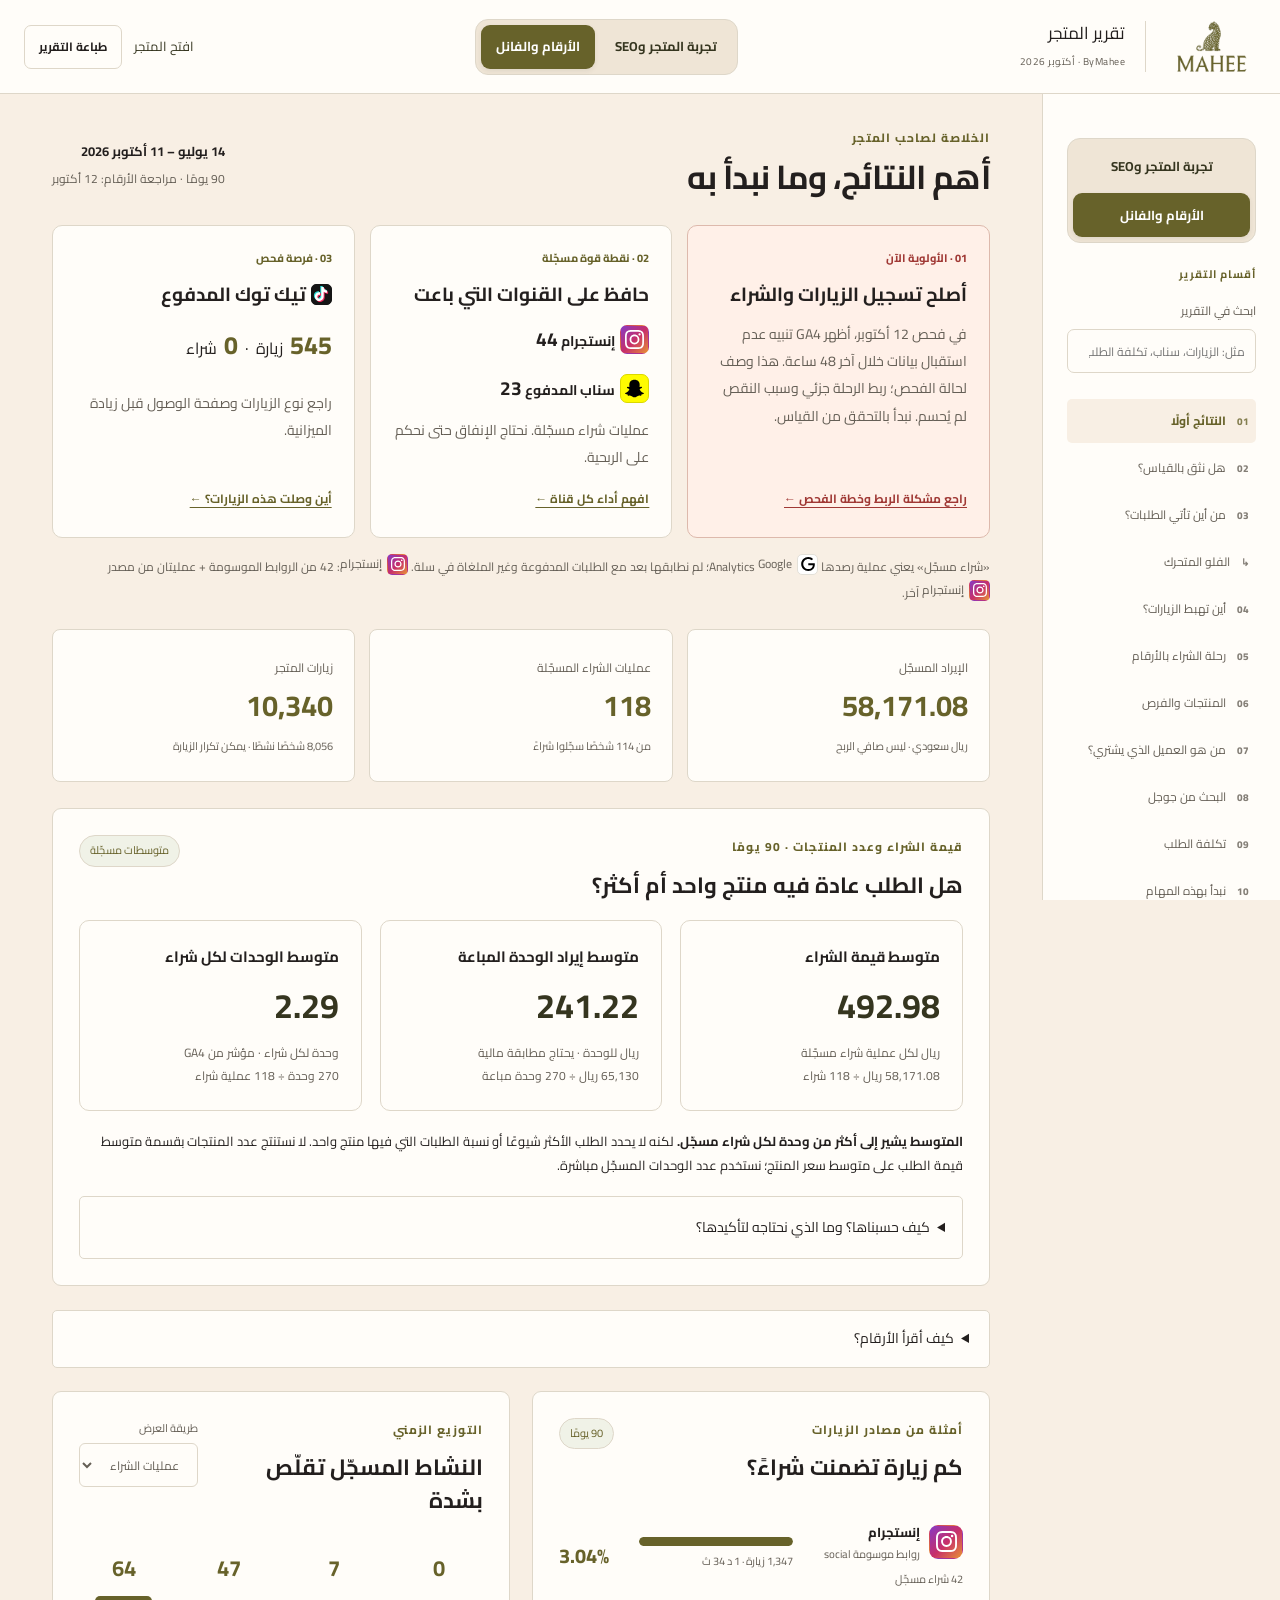
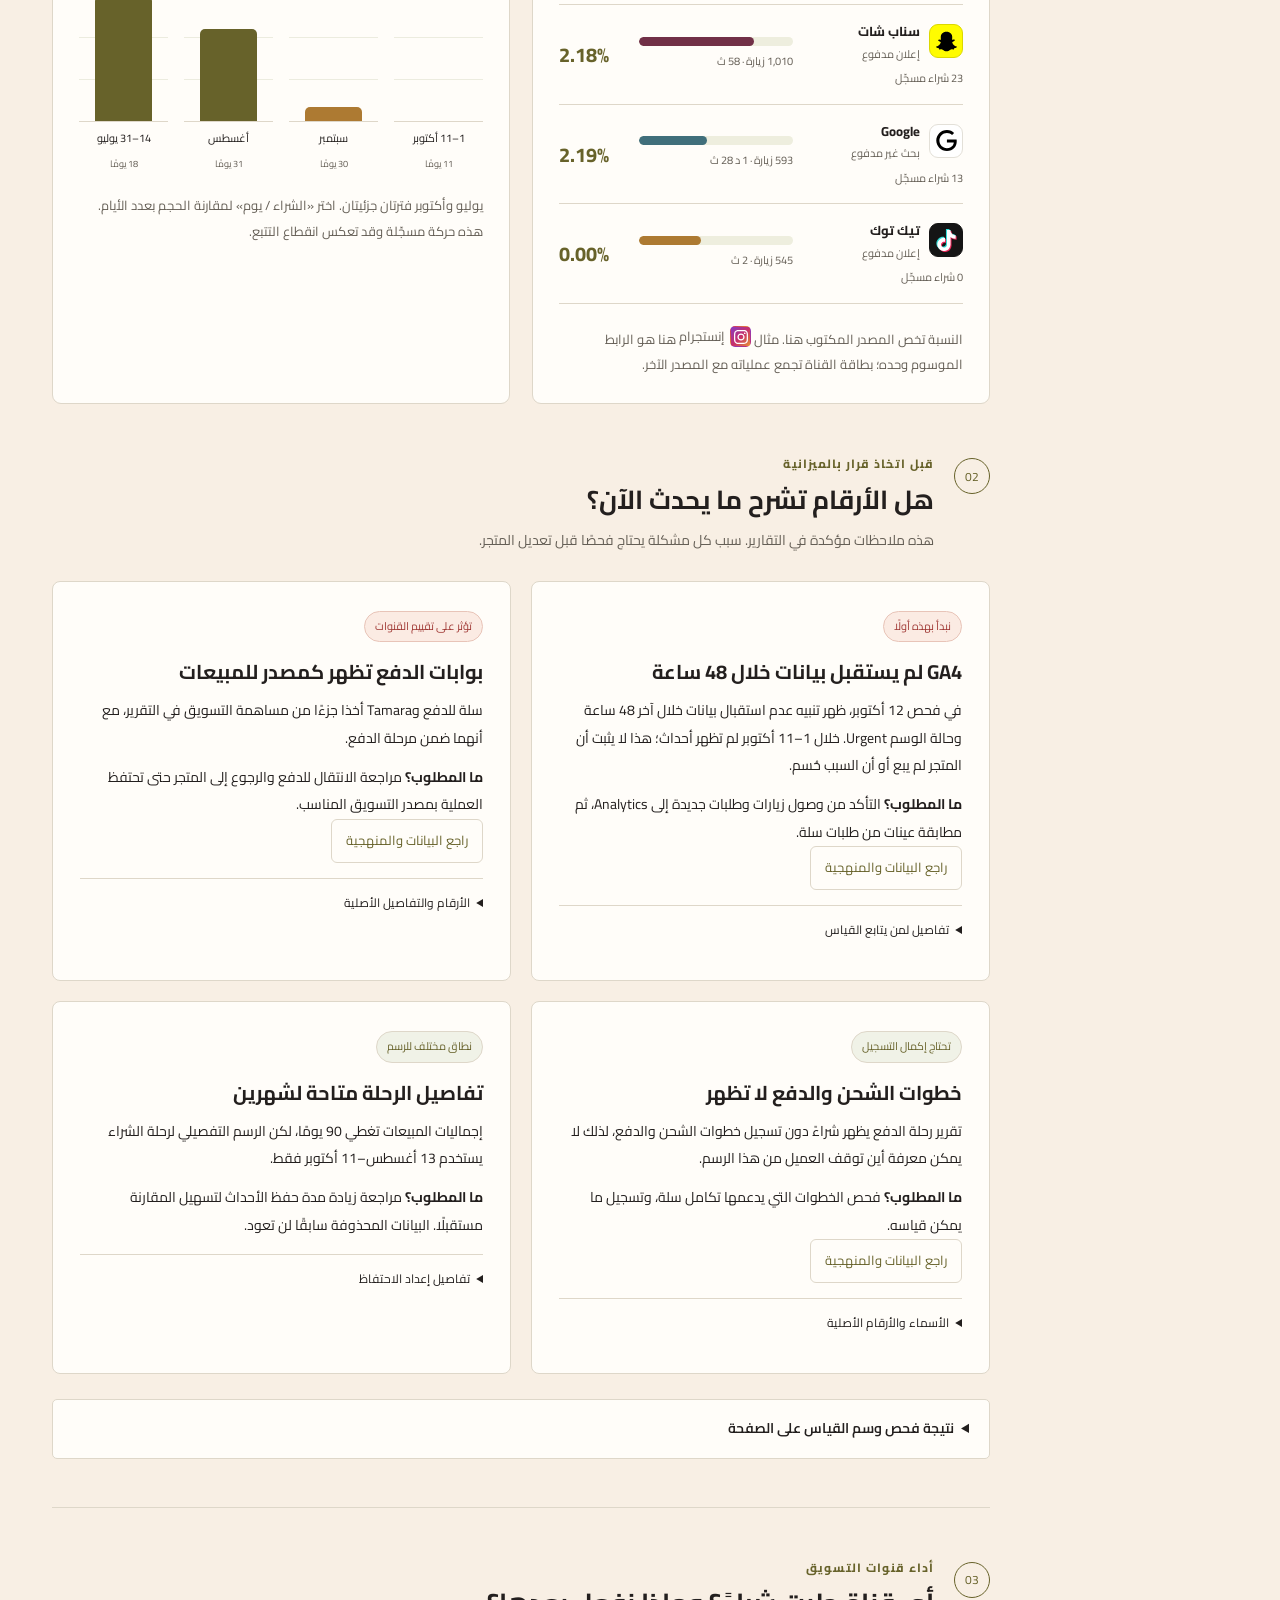
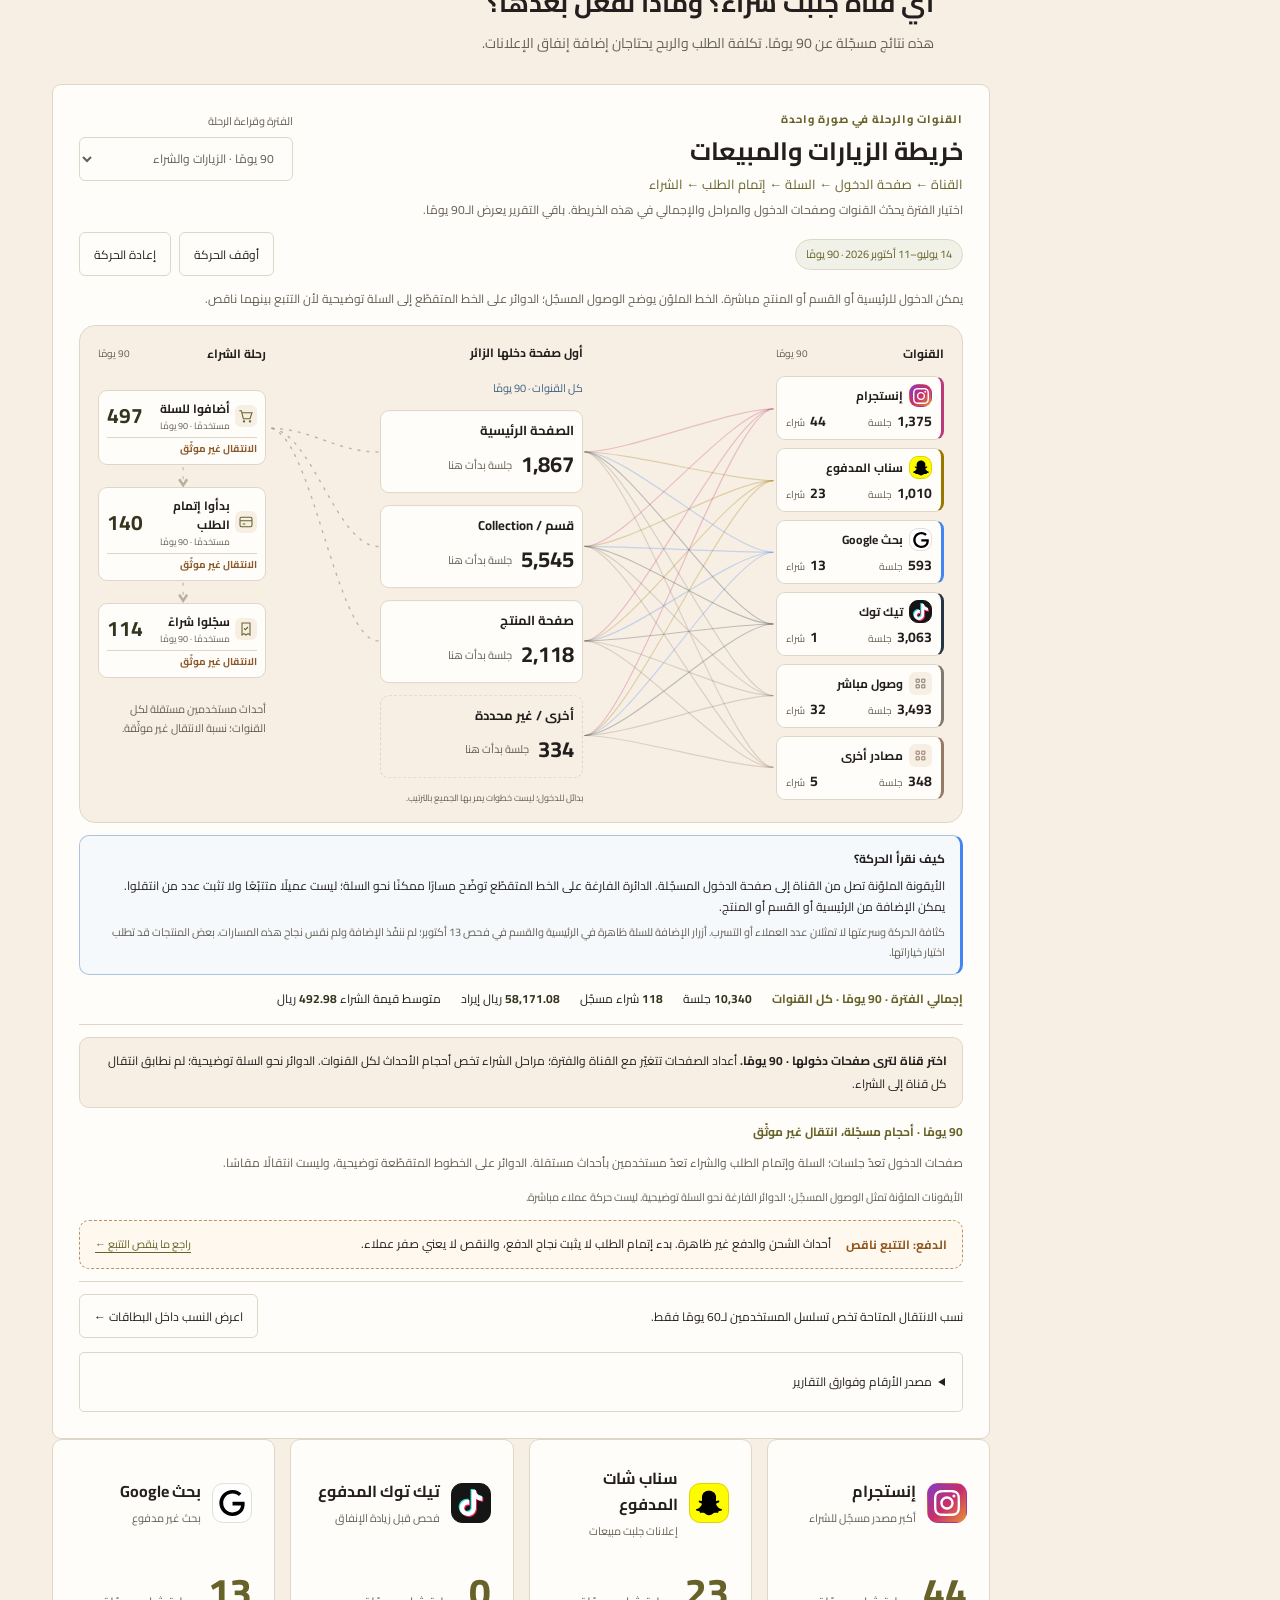
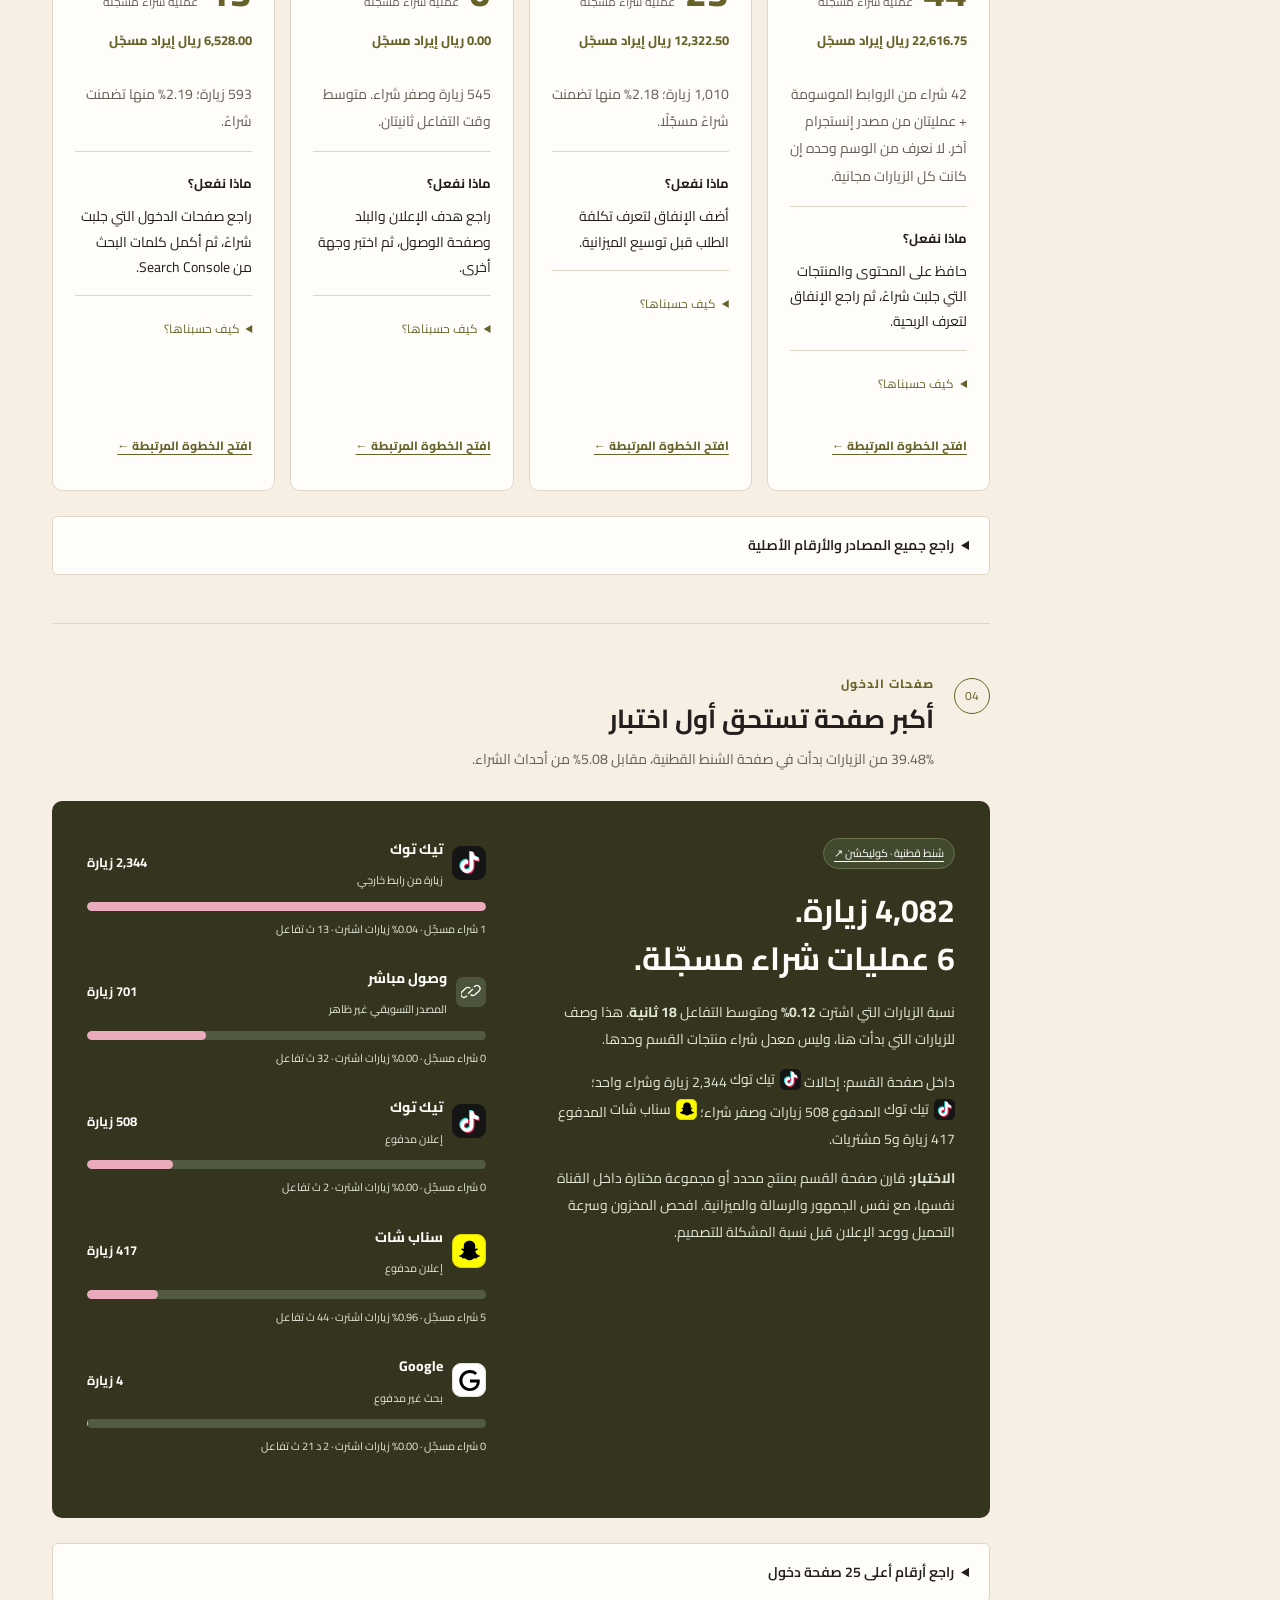
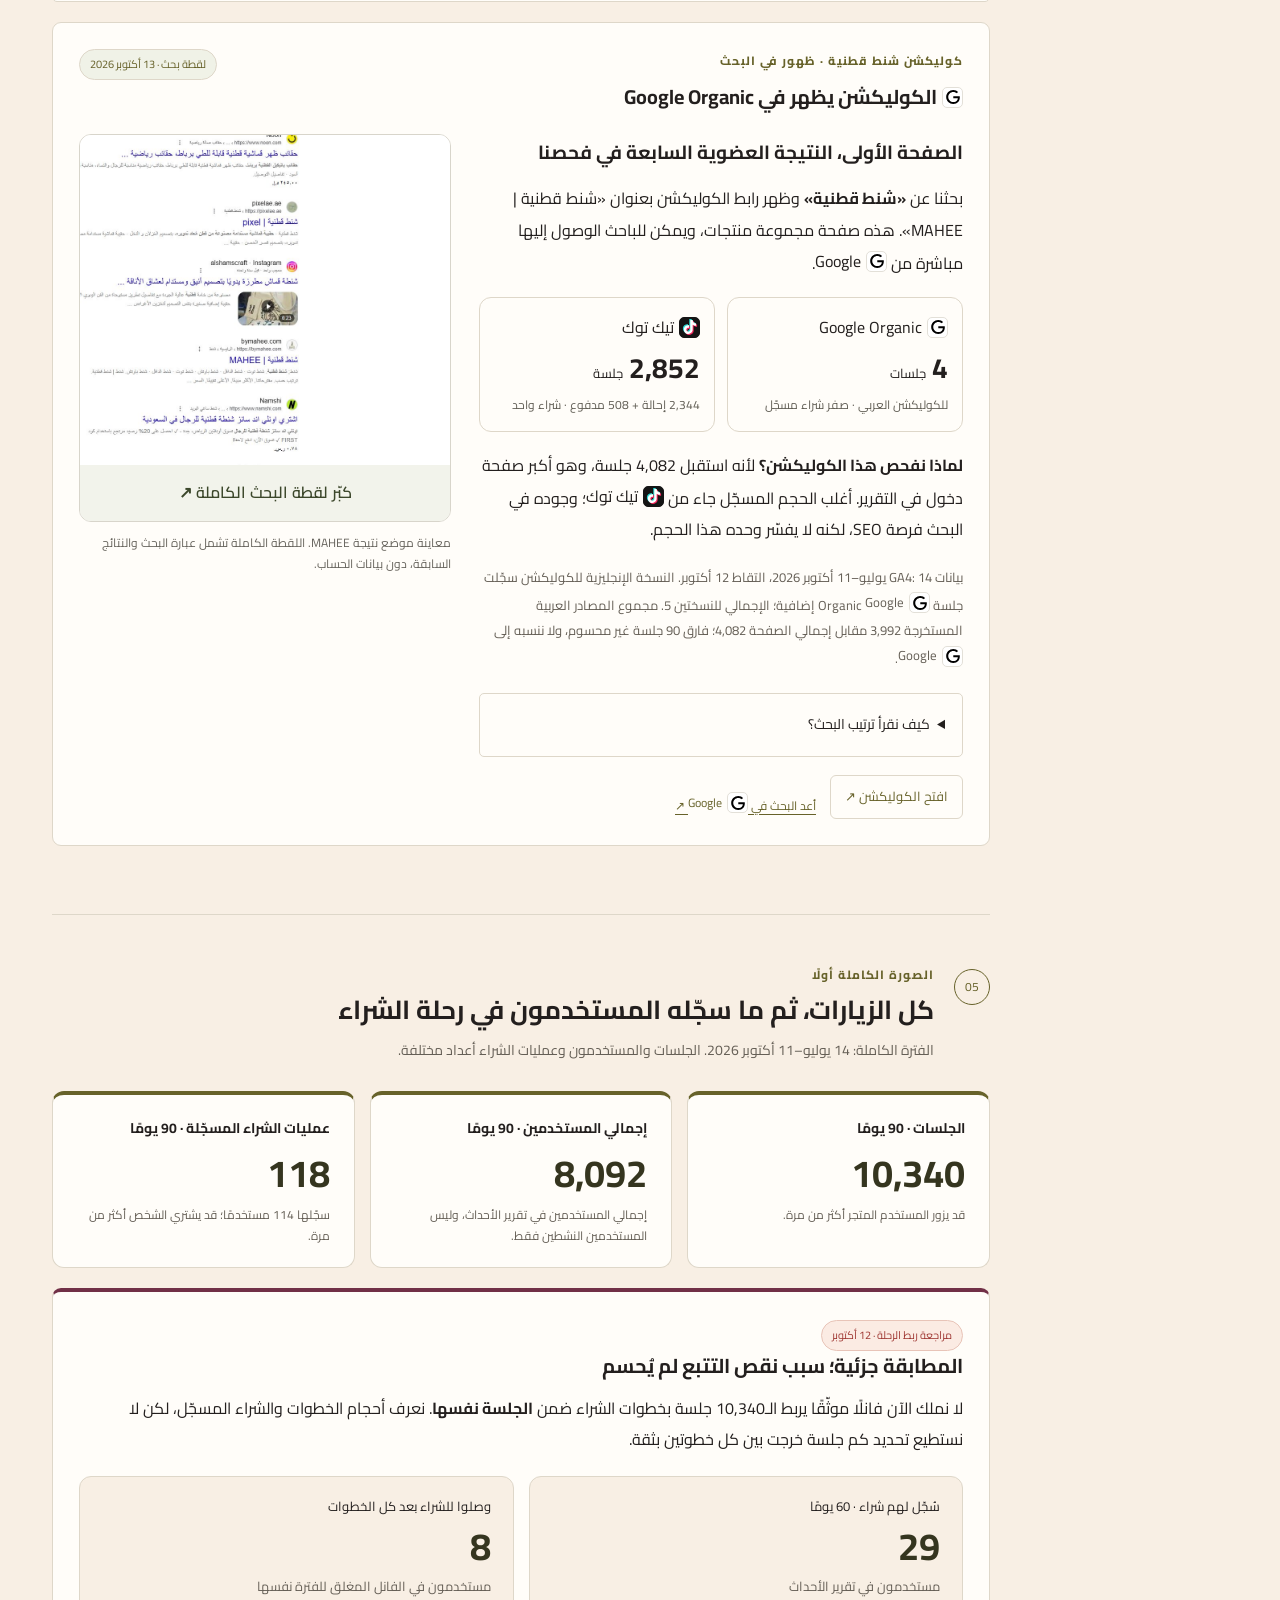
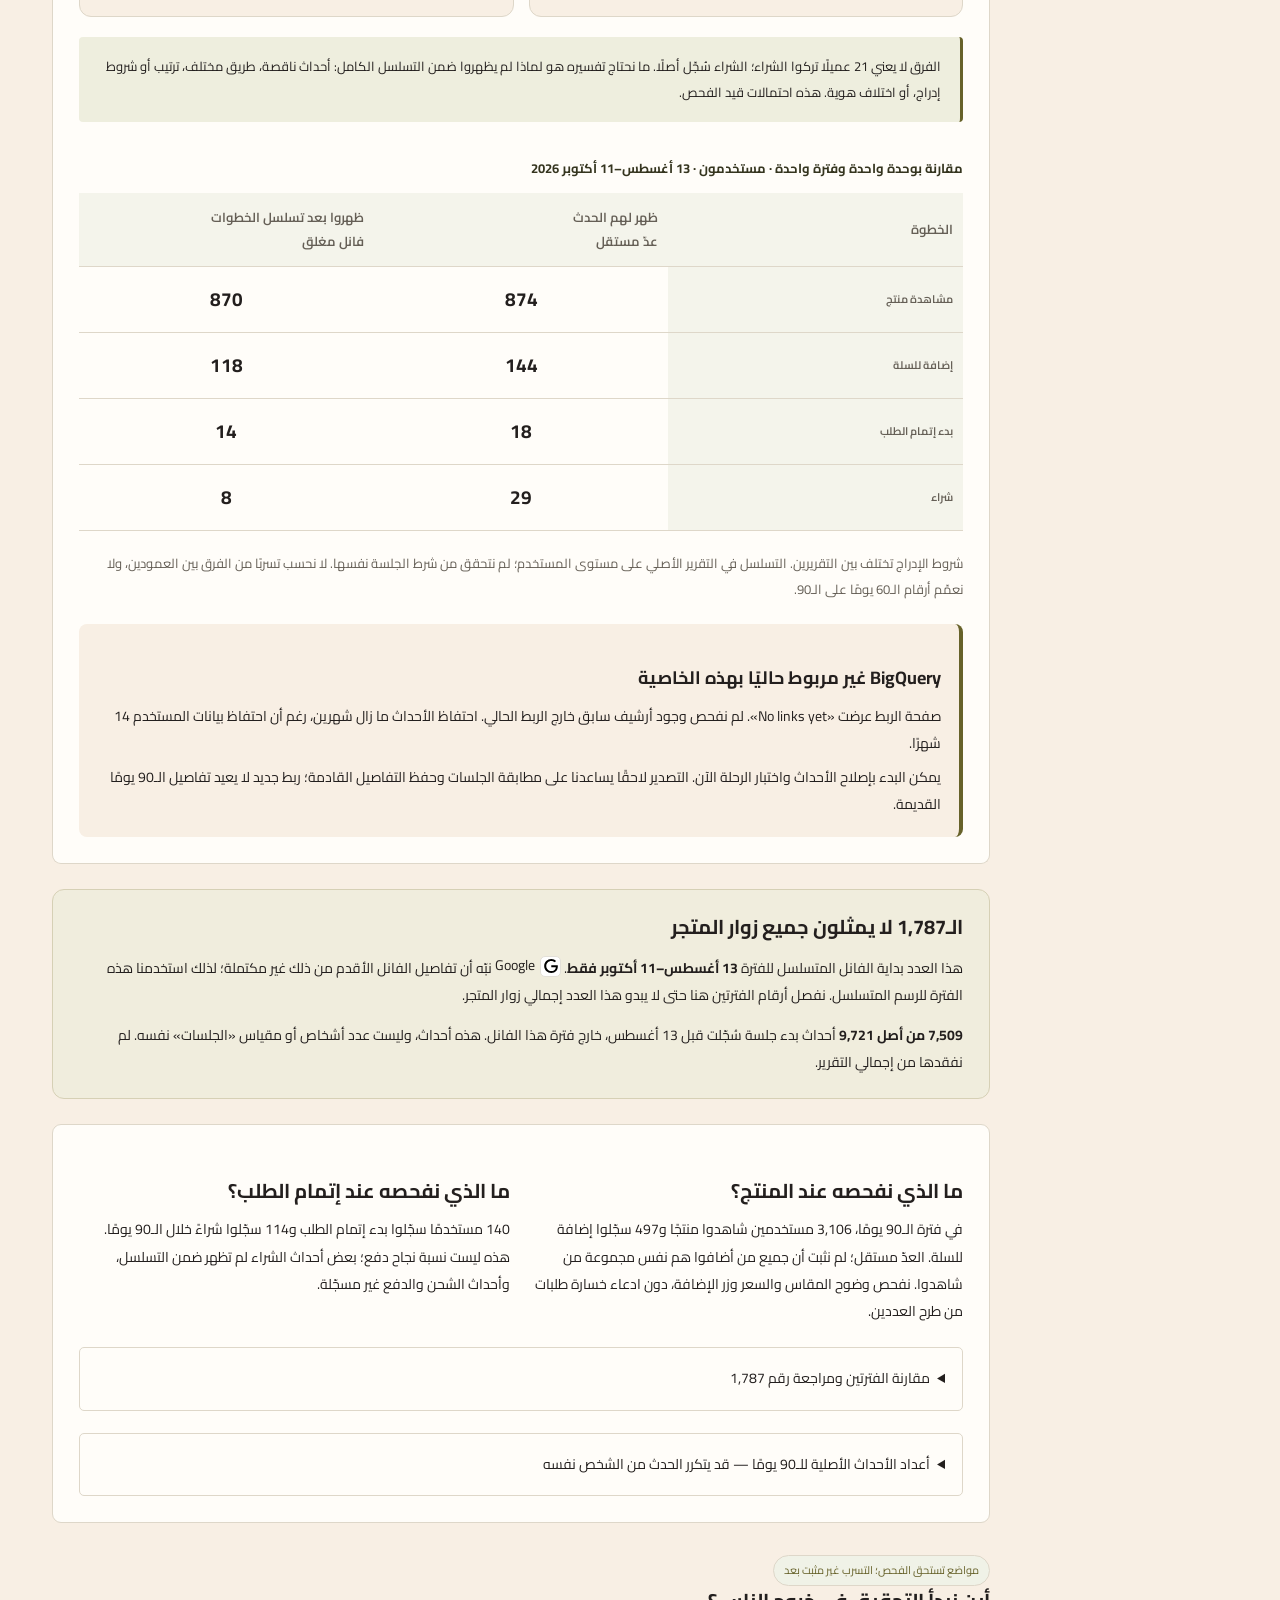
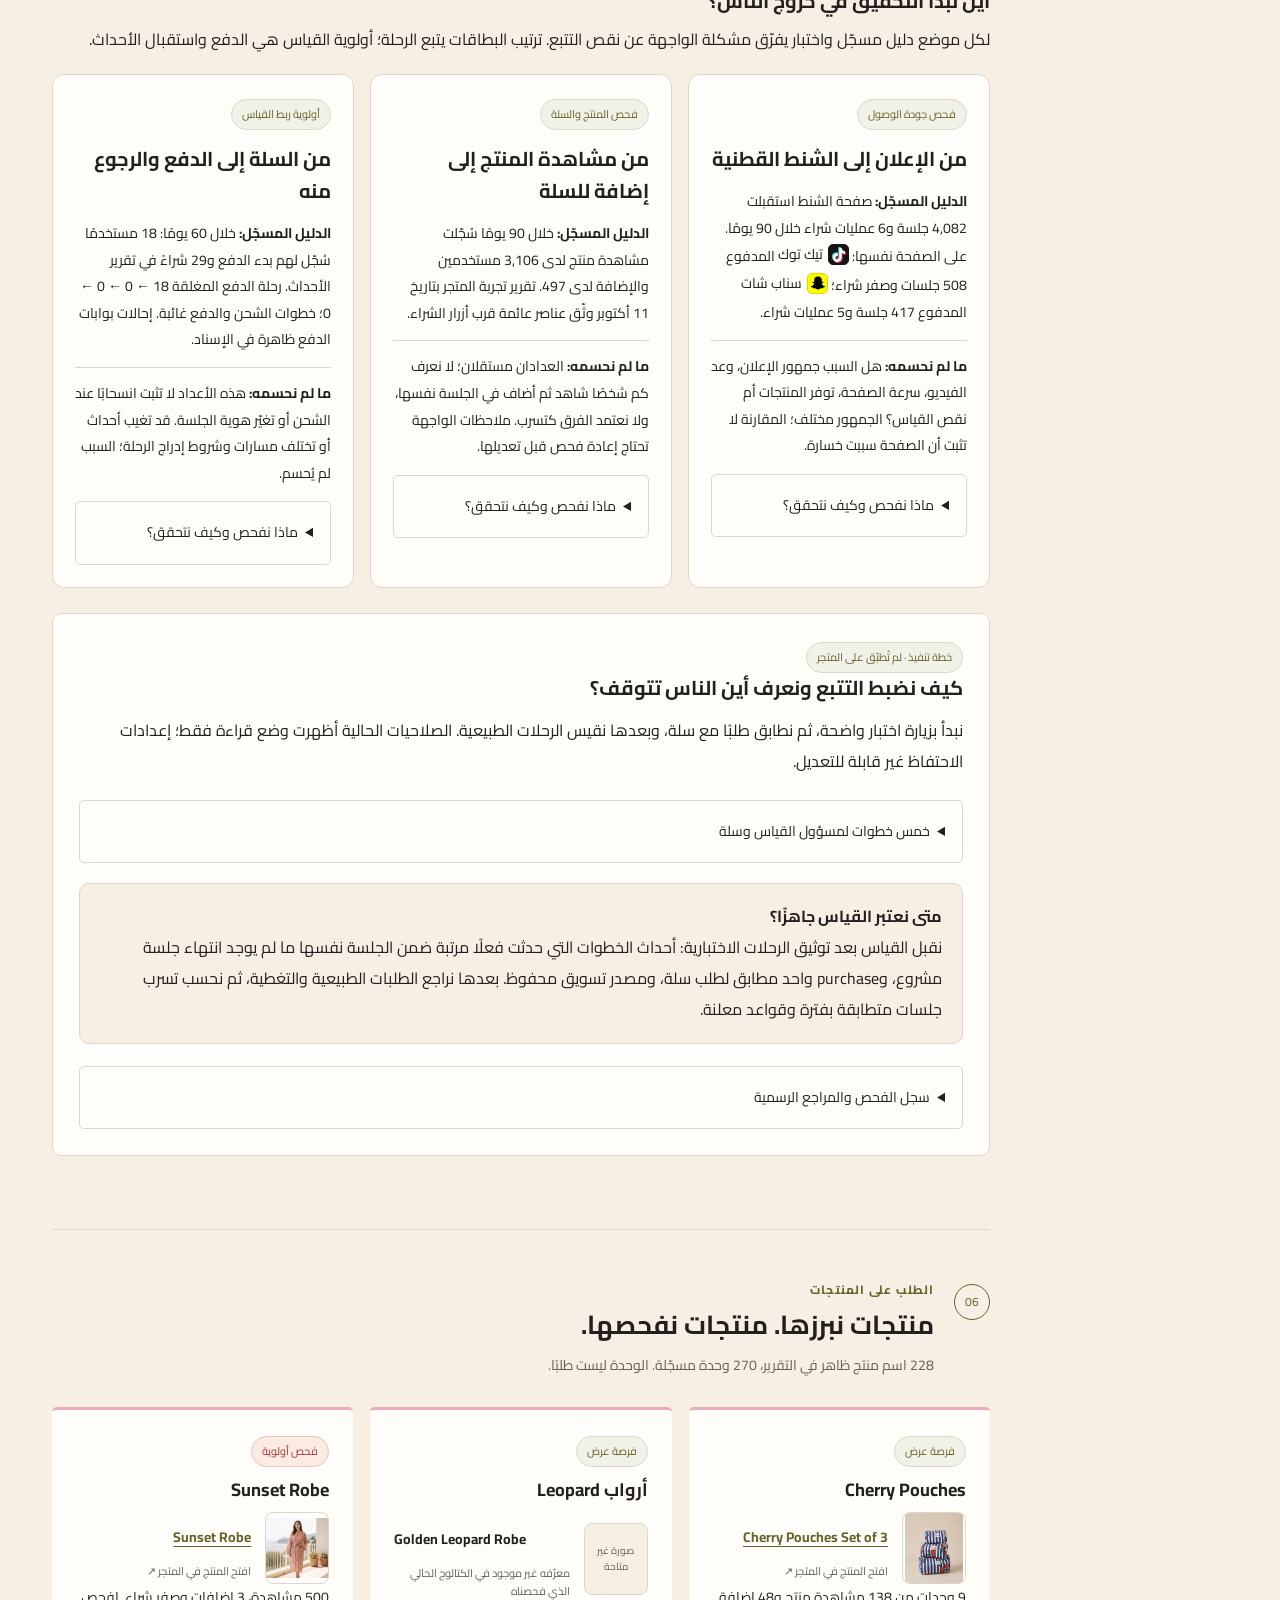
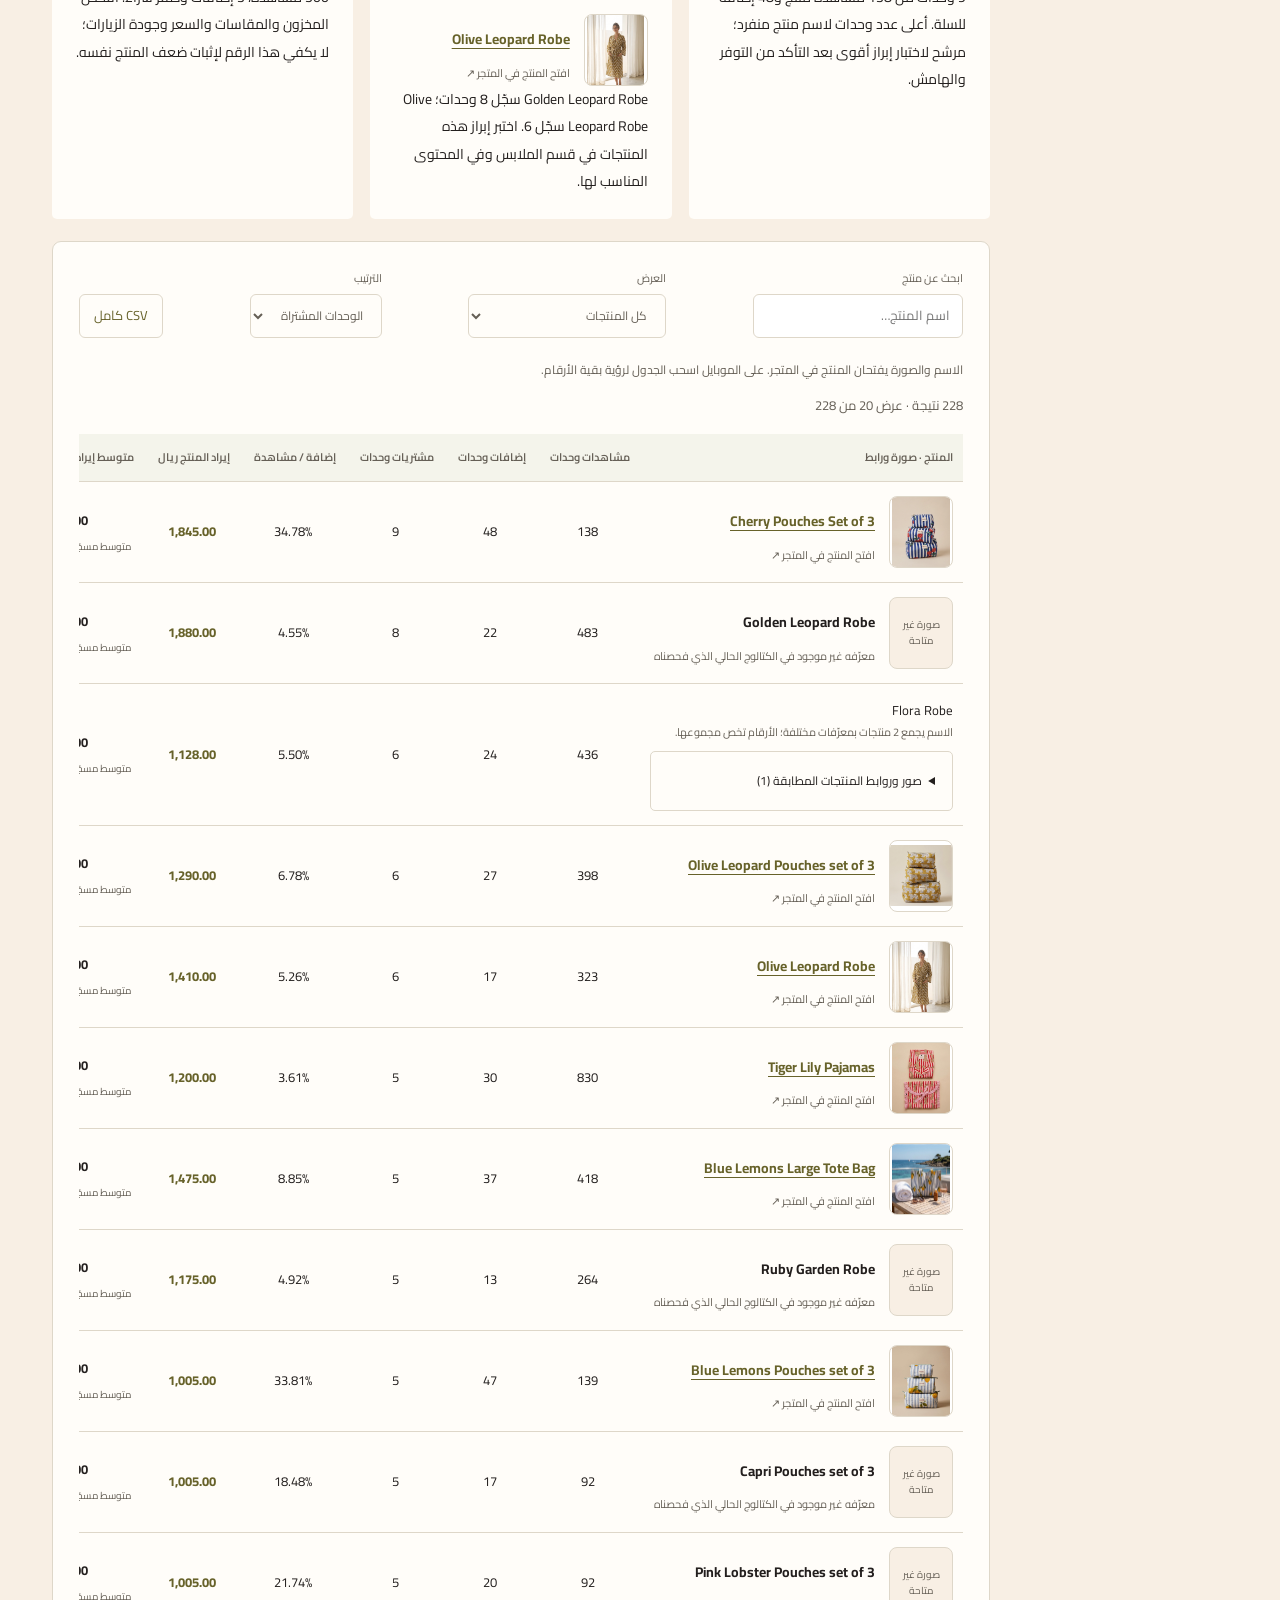
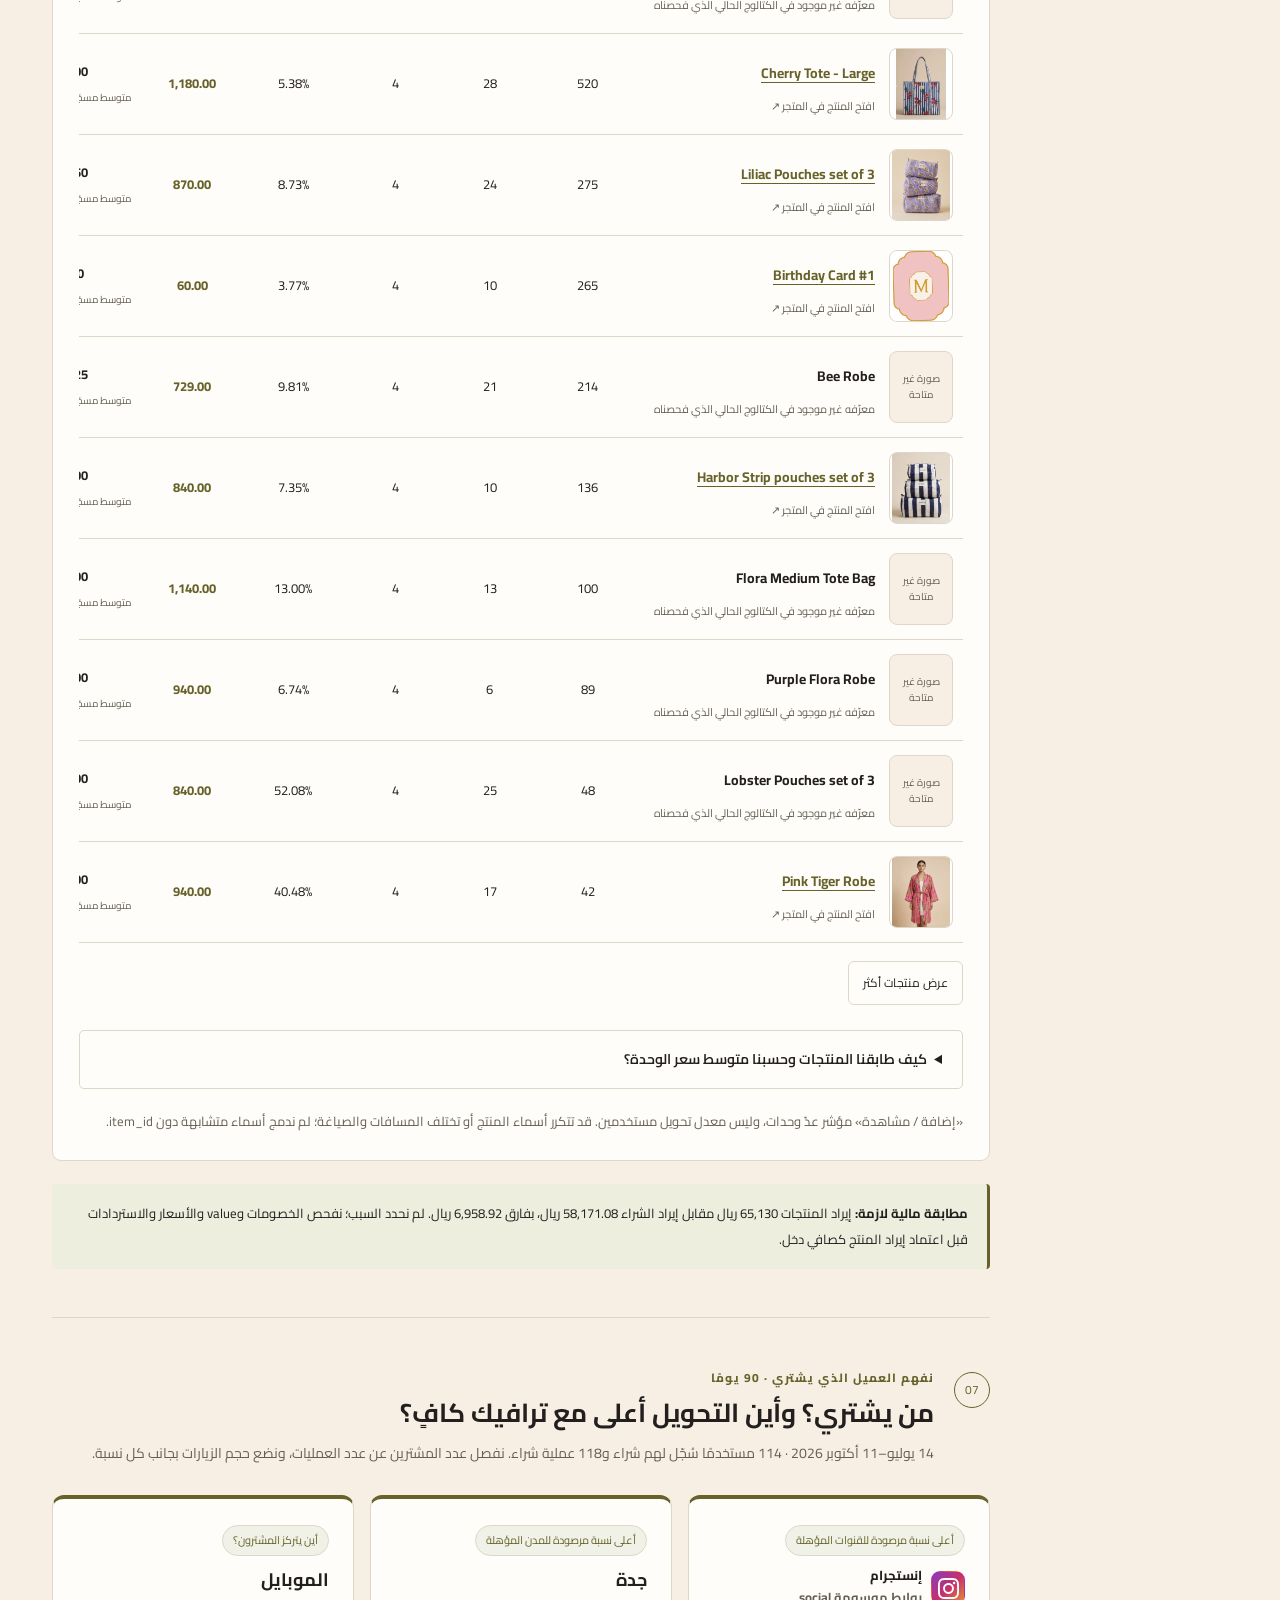
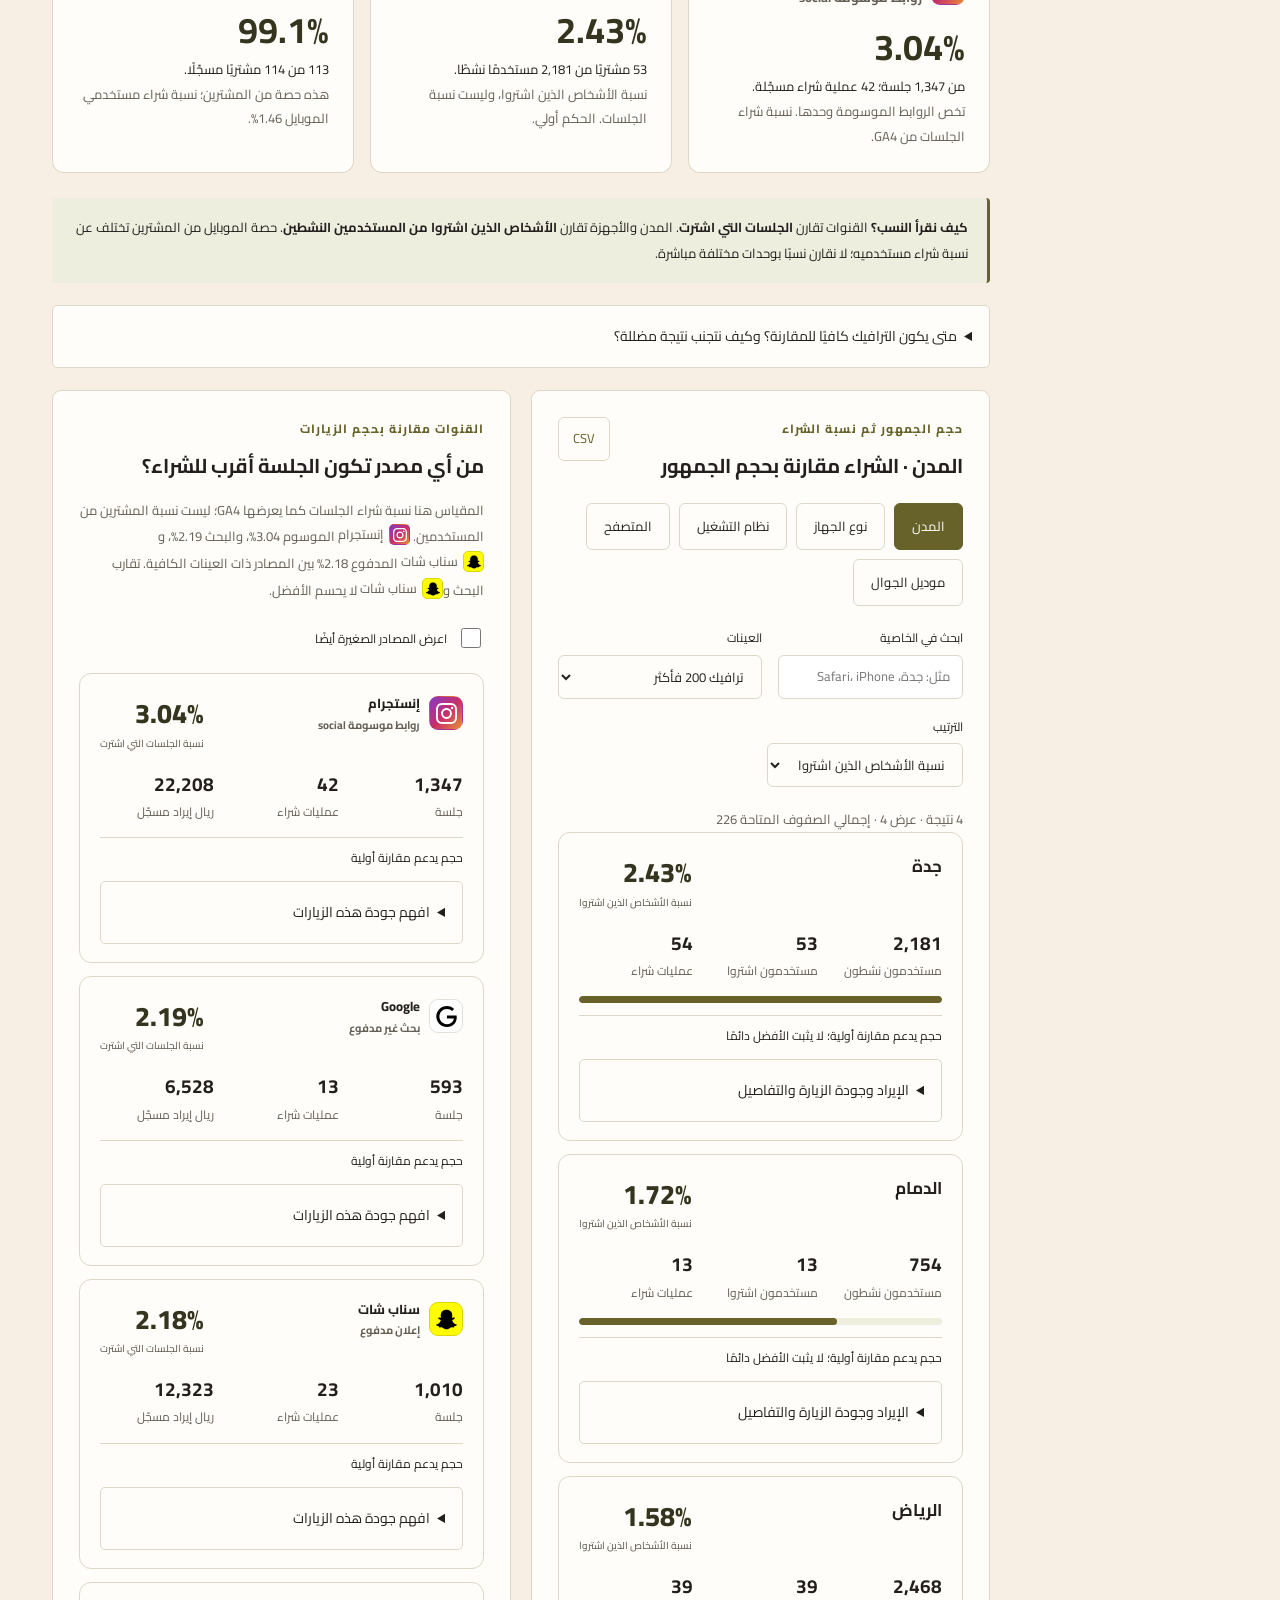
